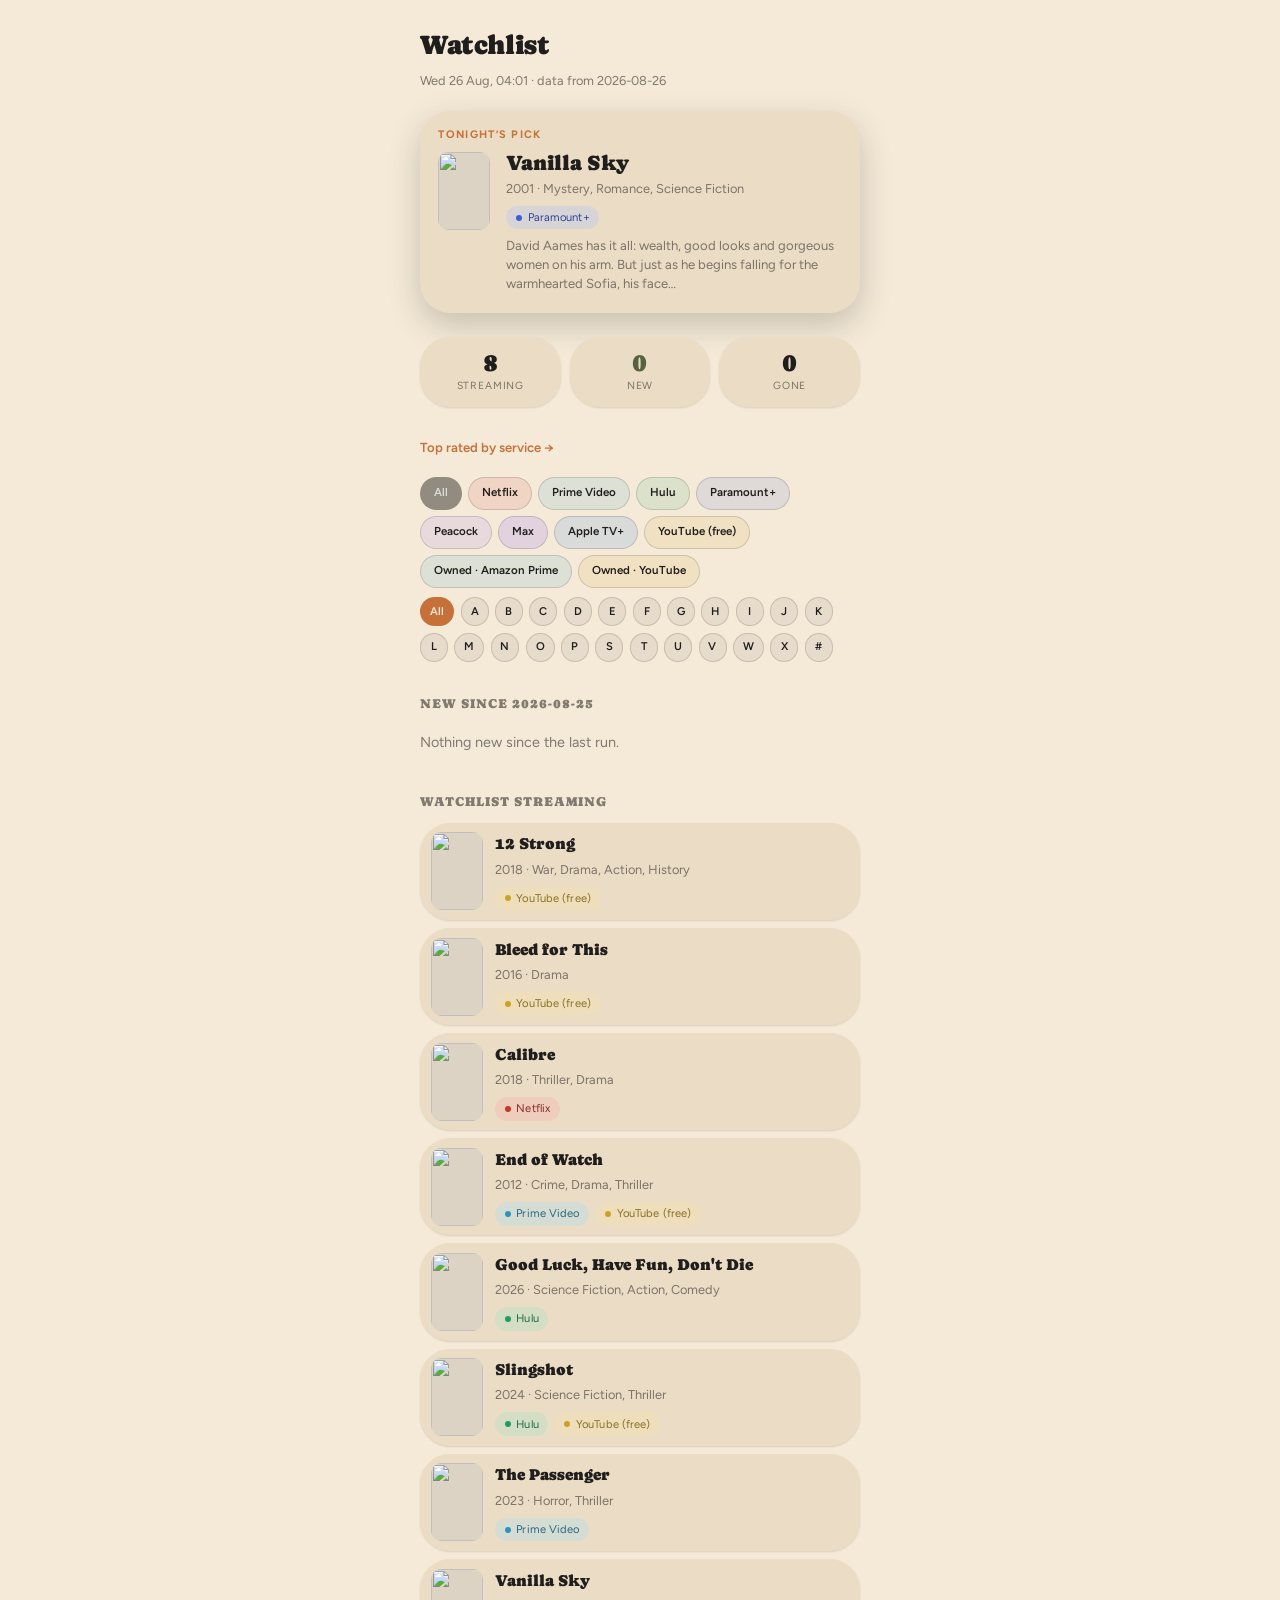
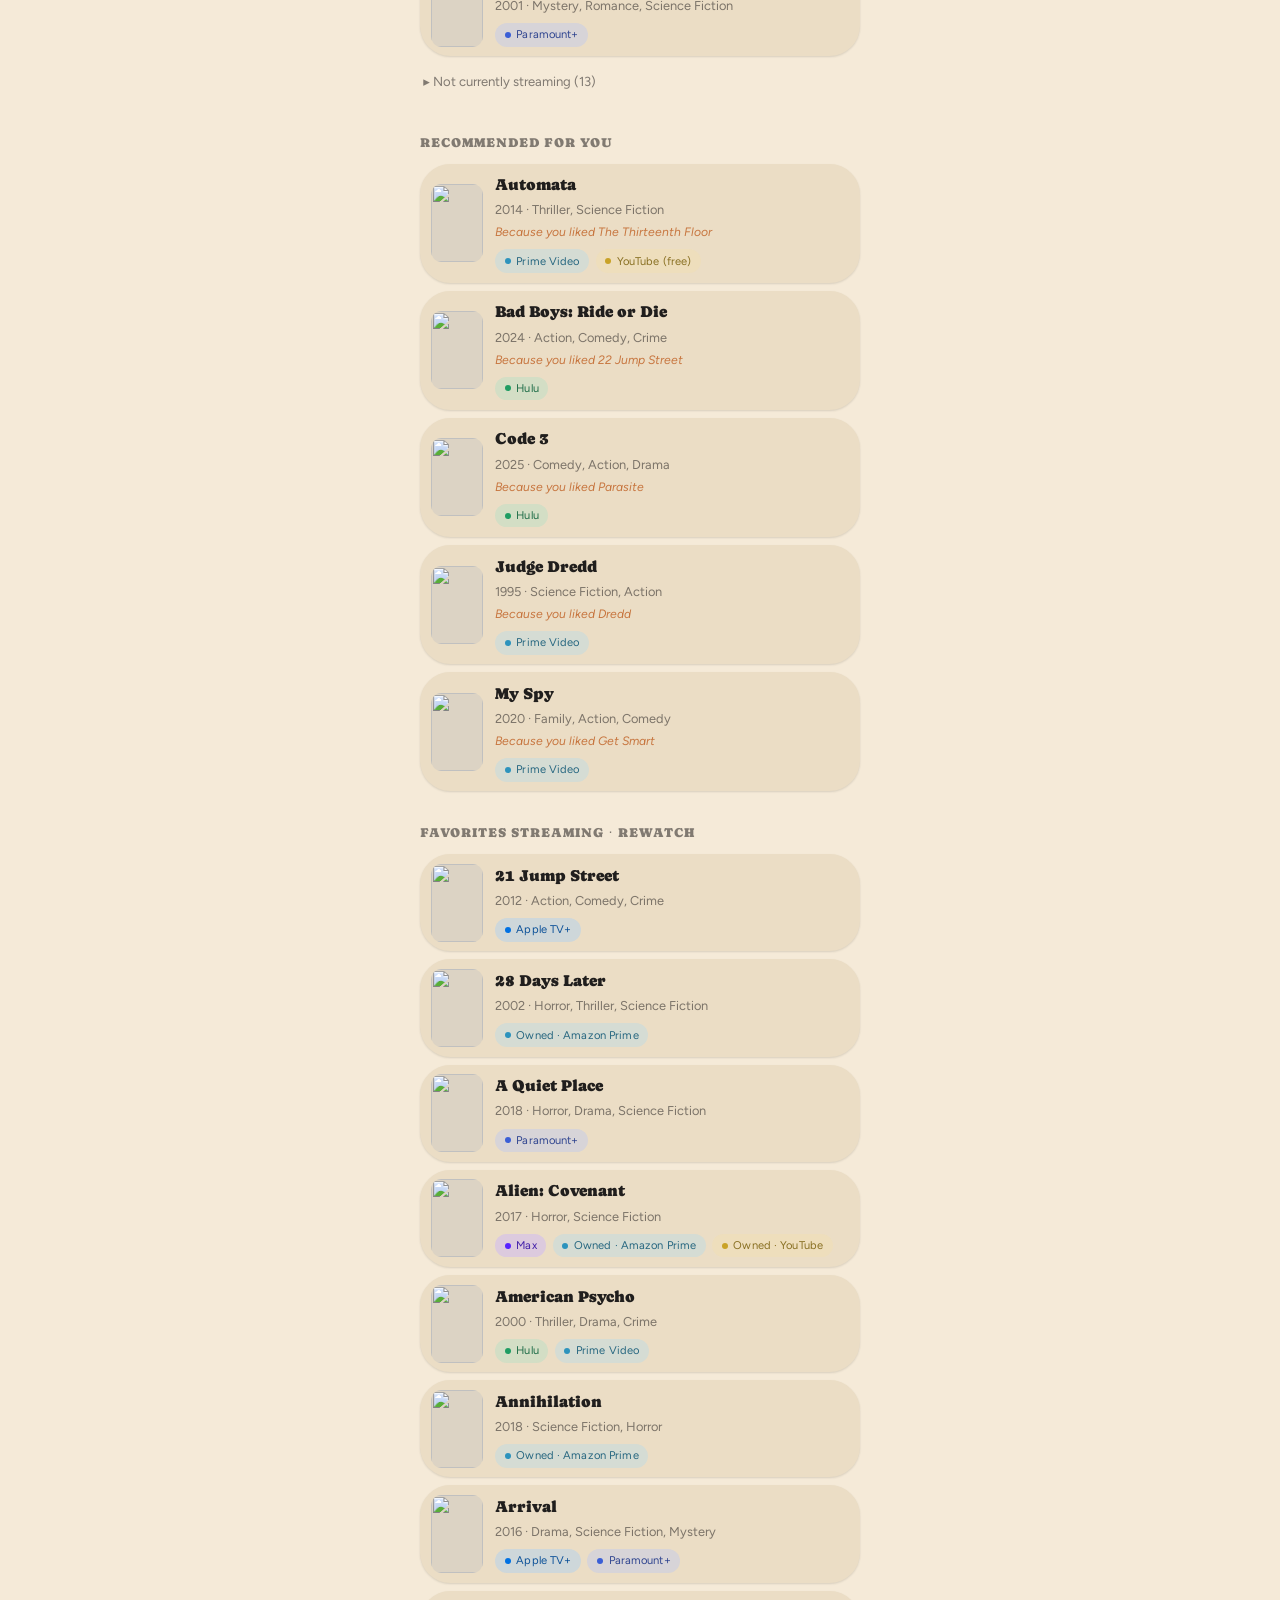
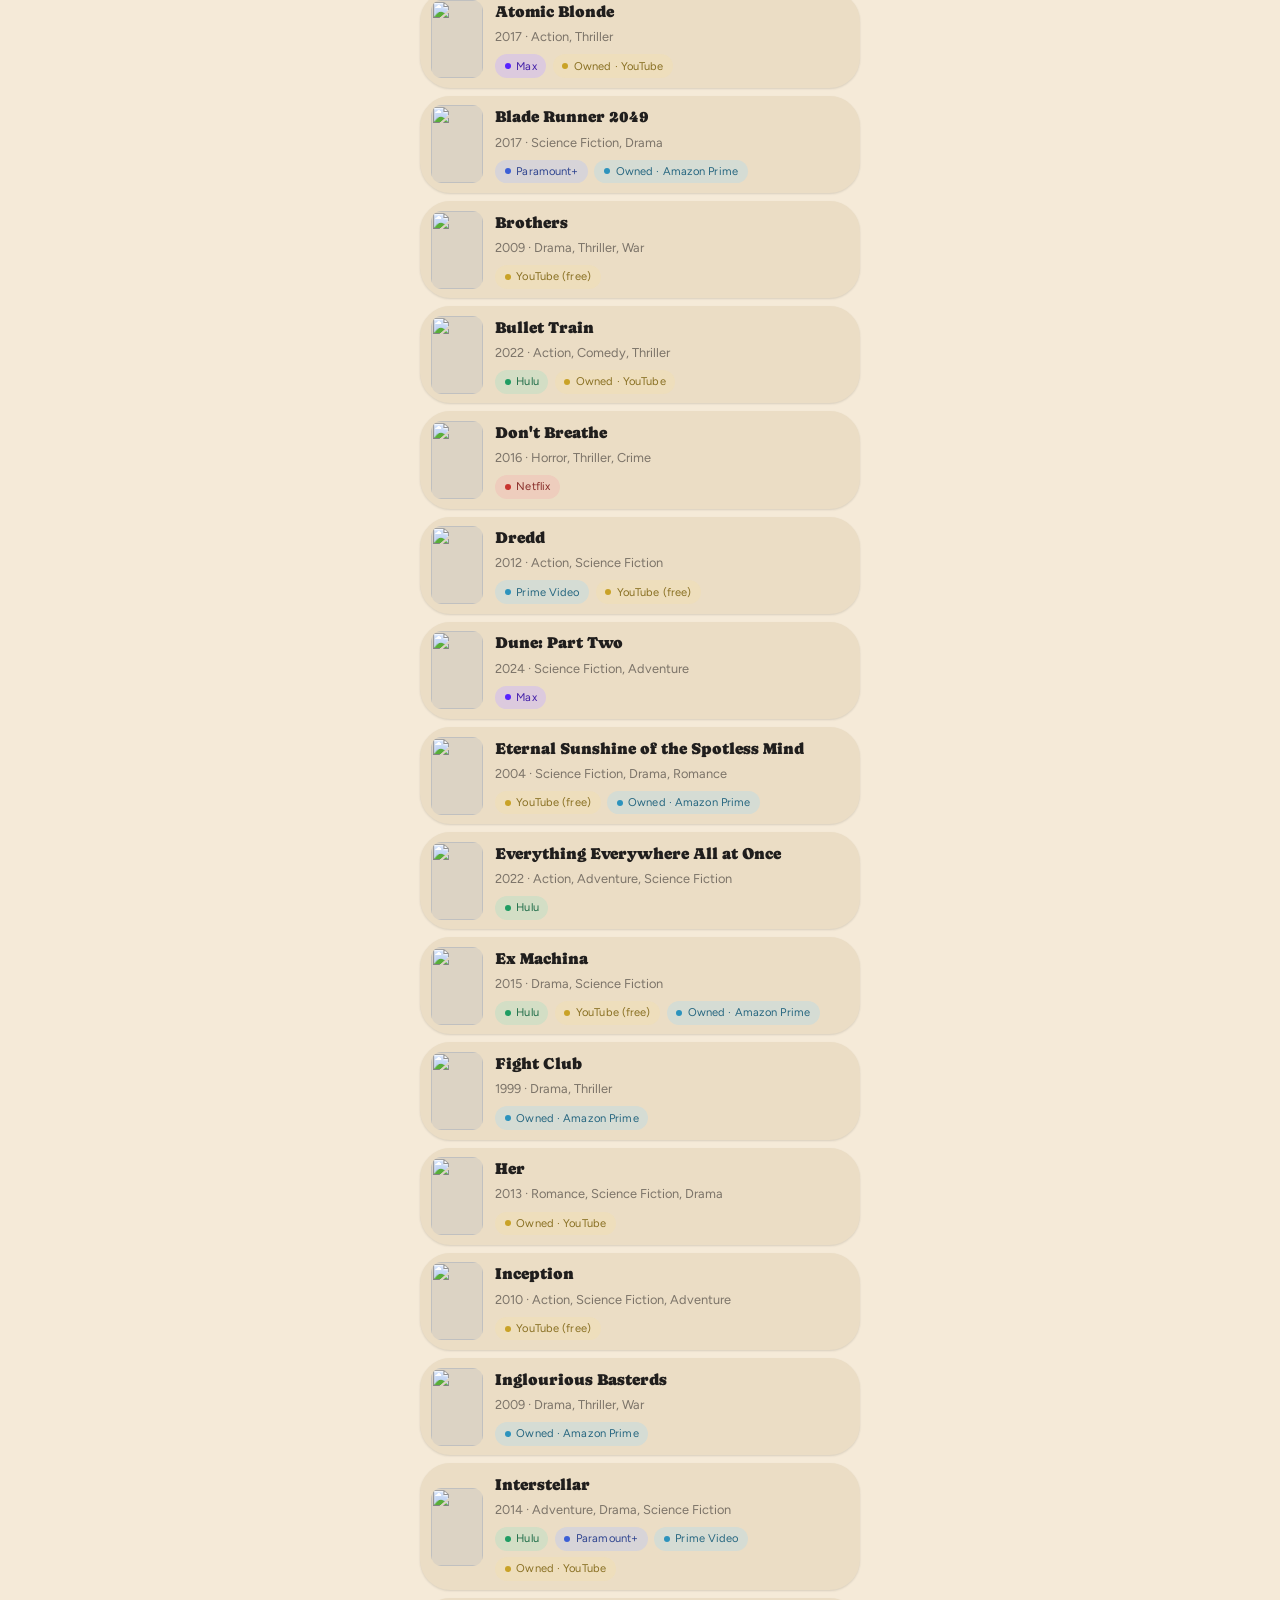
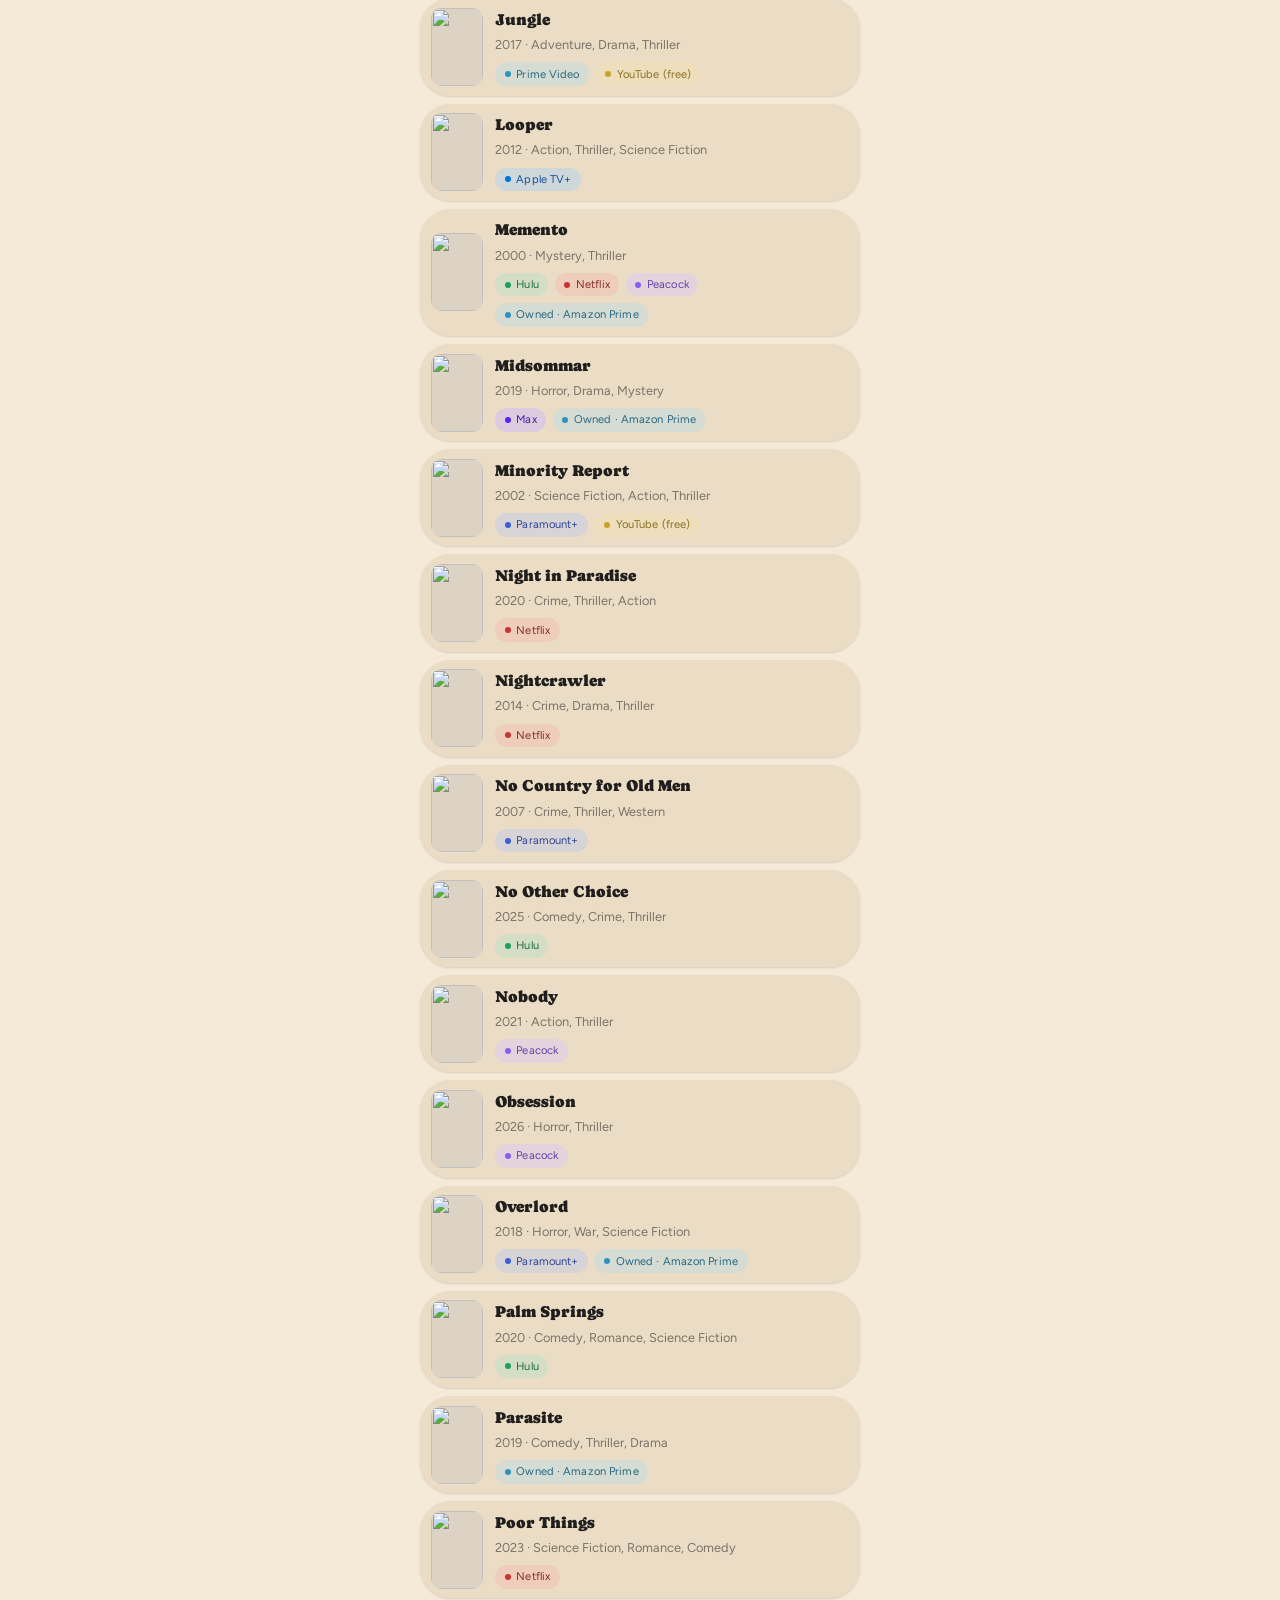
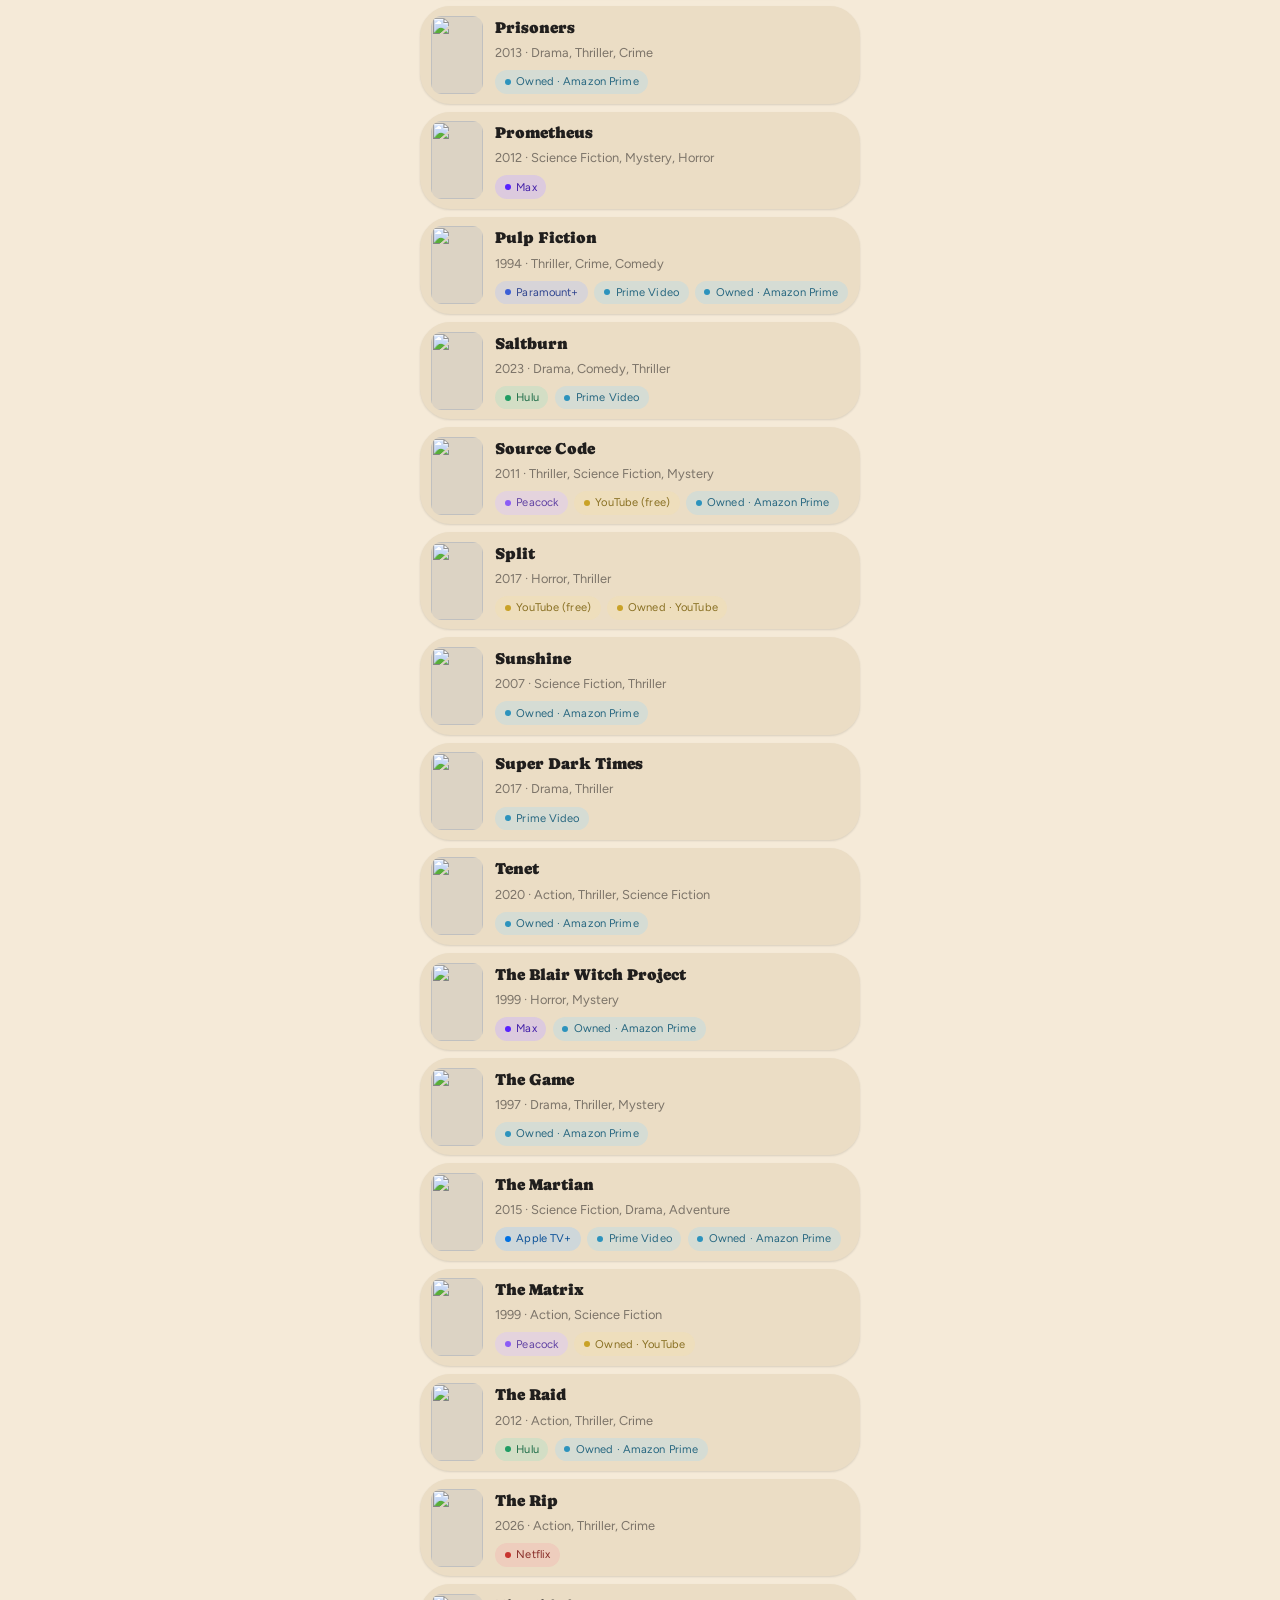
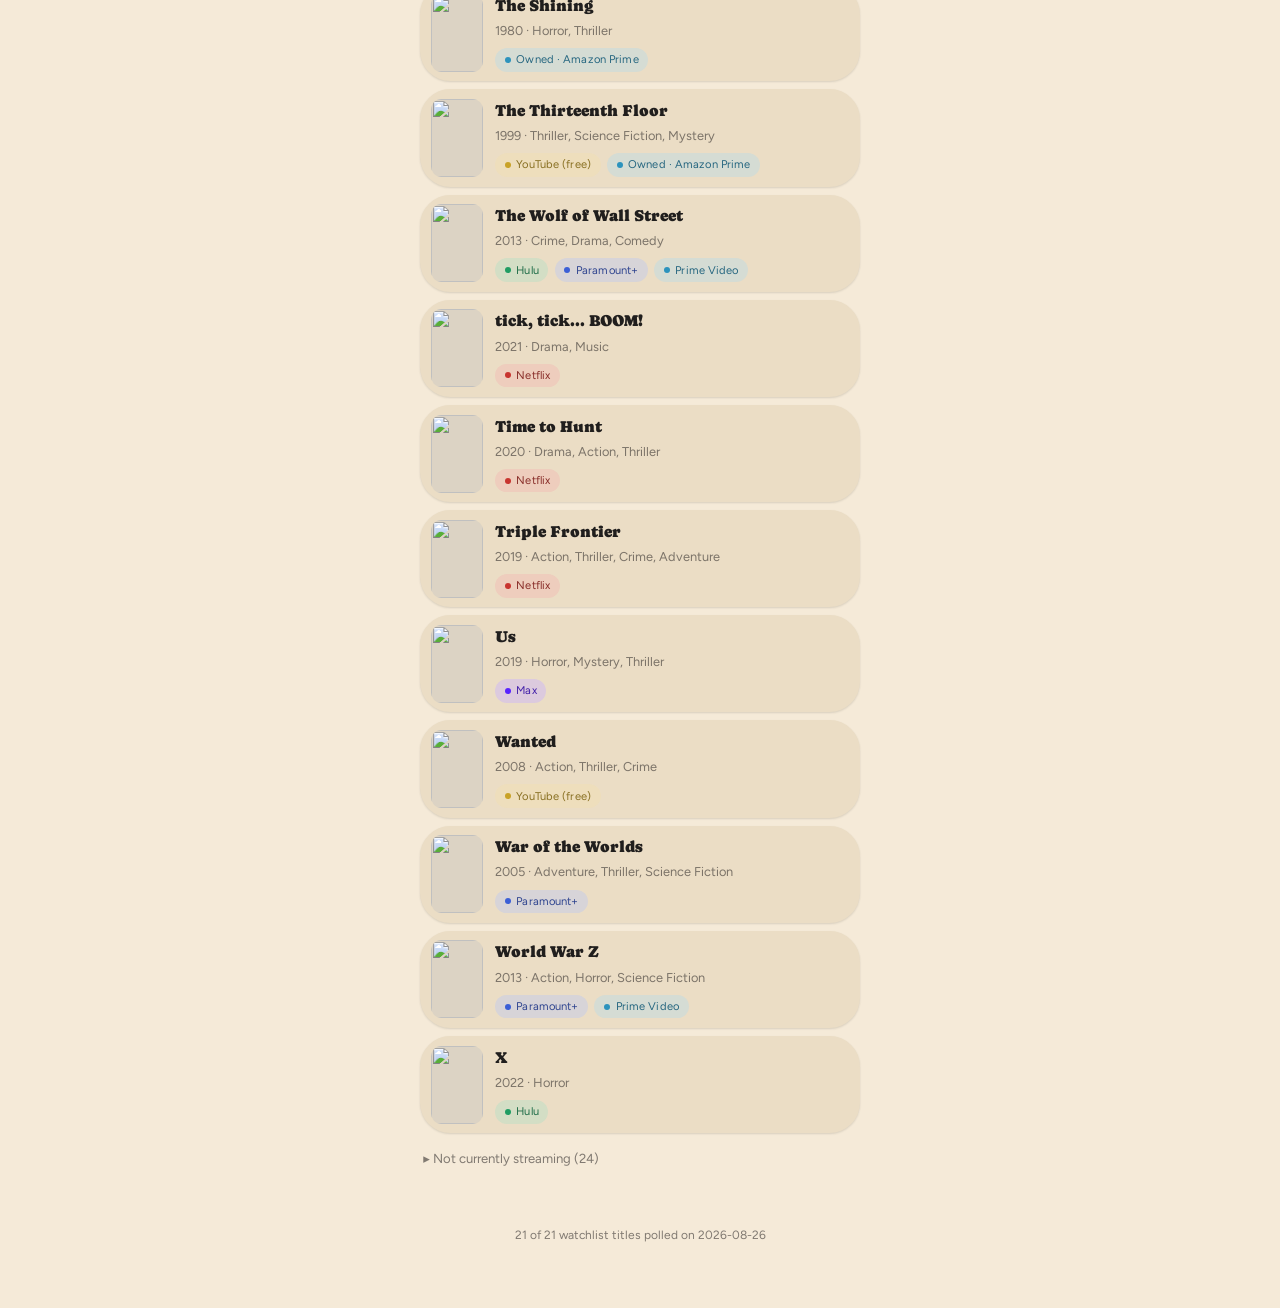
==== docs/index.html @ cbd1ae01 "watchlist: sync 2026-08-26" ====
<!doctype html>
<html lang="en">
<head>
<meta charset="utf-8">
<meta name="viewport" content="width=device-width, initial-scale=1">
<meta name="color-scheme" content="dark light">
<title>Watchlist</title>
<style>
/* Shared page styles for index.html and top-rated.html.
 * Extracted from template.html 2026-08-25 when the second page landed:
 * two copies of 300 lines of CSS would have drifted within a week.
 * Inlined into each page at render time, so both stay self-contained.
 * Still carries the generated-rules placeholder, which must be substituted
 * before this file is itself substituted into a template: string.Template
 * only resolves one pass. See where styles= is built in render.main().
 */
  /* Palette, type and component language ported from the "Organic" design
     system (claude.ai/design). That system is light-only; the dark values
     below are hand-derived, keeping the same hue family and following its own
     documented elevation strategy — shadows on light, a hairline edge on dark
     — rather than a naive invert. */
  @import url('https://fonts.googleapis.com/css2?family=Caprasimo:wght@400&family=Figtree:wght@400;600;700&display=swap');

  :root {
    --bg: #1c1712;
    --surface: #29221b;
    --text: #f3ead9;
    --dim: color-mix(in srgb, var(--text) 55%, transparent);
    --divider: color-mix(in srgb, var(--text) 16%, transparent);
    --accent: #e2955c;
    --accent-2: #ccdbb2;
    --banner-bg: color-mix(in srgb, var(--accent) 20%, var(--bg));
    --banner-fg: color-mix(in srgb, var(--accent) 78%, var(--text));
    --poster-a: #332b22;
    --poster-b: #241e18;
    --poster-label: #b6ab98;
    --neutral-tag-bg: color-mix(in srgb, var(--text) 12%, transparent);
    --backdrop: color-mix(in srgb, black 55%, transparent);
    --shadow-sm: none;
    --shadow-lg: none;
    --elev-border: 1px solid var(--divider);
    --font-heading: "Caprasimo", system-ui, sans-serif;
    --font-body: "Figtree", system-ui, sans-serif;
    --radius-card: 1.9rem;
    --radius-tag: 999px;
  }
  @media (prefers-color-scheme: light) {
    :root {
      --bg: #f5ead8;
      --surface: #ebddc5;
      --text: #201e1d;
      --accent: #c67139;
      --accent-2: #56633f;
      --banner-bg: #fff2eb;
      --banner-fg: #643312;
      --poster-a: #eee7db;
      --poster-b: #dcd3c4;
      --poster-label: #82796a;
      --shadow-sm: 0 1px 2px color-mix(in srgb, #2e2b25 14%, transparent);
      --shadow-lg: 0 12px 32px color-mix(in srgb, #2e2b25 22%, transparent);
      --elev-border: none;
    }
  }

  * { box-sizing: border-box; }
  body {
    margin: 0; padding: 1.5rem 1rem 4rem;
    background: var(--bg); color: var(--text);
    font: 400 16px/1.55 var(--font-body);
    -webkit-text-size-adjust: 100%;
  }
  main { max-width: 27.5rem; margin: 0 auto; }
  h1 {
    font-family: var(--font-heading); font-weight: 400;
    font-size: 1.7rem; margin: 0 0 .3rem; letter-spacing: -.015em;
  }
  .stamp { color: var(--dim); font-size: .8rem; margin: 0 0 1.25rem; }

  .stale {
    background: var(--banner-bg); color: var(--banner-fg);
    padding: .7rem .9rem; border-radius: 1rem; font-size: .85rem; margin: 0 0 .6rem;
  }

  .counts { display: flex; gap: .55rem; margin: 0 0 1.9rem; }
  .counts div {
    flex: 1; background: var(--surface); border: var(--elev-border);
    box-shadow: var(--shadow-sm); border-radius: var(--radius-card);
    padding: .8rem .5rem; text-align: center; display: flex; flex-direction: column; gap: .1rem;
  }
  .counts b {
    font-family: var(--font-heading); font-weight: 400;
    font-size: 1.55rem; line-height: 1.1;
  }
  .counts .new b { color: var(--accent-2); }
  .counts span { color: var(--dim); font-size: .65rem; text-transform: uppercase; letter-spacing: .08em; }

  .hero-card {
    display: block; text-decoration: none; color: inherit;
    background: var(--surface); border: var(--elev-border); box-shadow: var(--shadow-lg);
    border-radius: var(--radius-card); padding: 1rem 1.15rem 1.2rem; margin: 0 0 1.5rem;
    -webkit-tap-highlight-color: transparent;
  }
  .hero-card:active { opacity: .9; }
  .hero-kicker {
    font-size: .68rem; text-transform: uppercase; letter-spacing: .12em;
    color: var(--accent); font-weight: 700; margin-bottom: .55rem;
  }
  .hero-body { display: flex; gap: 1rem; align-items: flex-start; }
  .hero-poster { width: 4.5rem; height: 6.75rem; border-radius: .75rem; }
  .hero-title { font-family: var(--font-heading); font-weight: 400; font-size: 1.3rem; line-height: 1.15; }
  .hero-blurb { font-size: .82rem; color: var(--dim); margin: .5rem 0 0; line-height: 1.42; }

  /* Service filter: pure CSS, driven by radio inputs that sit as a previous
     sibling of <main> (see template body — the "~" combinator only reaches
     forward across siblings, never into a parent or backward). Checking one
     hides every "on"-variant card whose data-services doesn't contain that
     service's slug. #filter-all carries no hide-rule at all — "all" is the
     default, nothing-hidden state, not a rule of its own. A filter with zero
     live matches leaves a section visually blank rather than showing a
     fallback message: computing "is everything in this list hidden" isn't
     something CSS can do without JavaScript. Accepted, same spirit as the
     dialog's other no-JS tradeoffs. */
  .filter-radio { position: absolute; opacity: 0; width: 0; height: 0; pointer-events: none; }
  .filter-bar { display: flex; flex-wrap: wrap; gap: .4rem; margin: 0 0 1.7rem; }
  .filter-bar .pill {
    --tag-color: var(--dim);
    display: inline-flex; align-items: center; font-size: .72rem; font-weight: 600;
    padding: .4rem .8rem; border-radius: var(--radius-tag); cursor: pointer;
    background: color-mix(in srgb, var(--tag-color) 12%, var(--bg));
    color: var(--text); border: 1px solid var(--divider);
    -webkit-tap-highlight-color: transparent; user-select: none;
  }
  /* One rule per filterable service. Slugs must match _slug() in render.py
     exactly — "Prime Video" -> "prime-video", "Paramount+" -> "paramount",
     "Apple TV+" -> "apple-tv", "YouTube (free)" -> "youtube-free" — or a
     pill would filter to nothing. */
  #filter-netflix:checked ~ main .row-card:not(.row-card-off):not([data-services~="netflix"]) { display: none; }
  #filter-hulu:checked ~ main .row-card:not(.row-card-off):not([data-services~="hulu"]) { display: none; }
  #filter-prime-video:checked ~ main .row-card:not(.row-card-off):not([data-services~="prime-video"]) { display: none; }
  #filter-peacock:checked ~ main .row-card:not(.row-card-off):not([data-services~="peacock"]) { display: none; }
  #filter-paramount:checked ~ main .row-card:not(.row-card-off):not([data-services~="paramount"]) { display: none; }
  #filter-max:checked ~ main .row-card:not(.row-card-off):not([data-services~="max"]) { display: none; }
  #filter-apple-tv:checked ~ main .row-card:not(.row-card-off):not([data-services~="apple-tv"]) { display: none; }
  #filter-youtube-free:checked ~ main .row-card:not(.row-card-off):not([data-services~="youtube-free"]) { display: none; }

  /* Active-pill highlight only — cosmetic, not the filtering mechanism
     itself. :has() reaches from <body> down to both the (sibling-of-main)
     radio and the (descendant-of-main) label at once, which the "~"
     technique above can't do in one step. Degrades gracefully: without
     :has() support the filter still works, the active pill just doesn't
     visually highlight. */
  body:has(#filter-all:checked) label[for="filter-all"],
  body:has(#filter-netflix:checked) label[for="filter-netflix"],
  body:has(#filter-hulu:checked) label[for="filter-hulu"],
  body:has(#filter-prime-video:checked) label[for="filter-prime-video"],
  body:has(#filter-peacock:checked) label[for="filter-peacock"],
  body:has(#filter-paramount:checked) label[for="filter-paramount"],
  body:has(#filter-max:checked) label[for="filter-max"],
  body:has(#filter-apple-tv:checked) label[for="filter-apple-tv"],
  body:has(#filter-youtube-free:checked) label[for="filter-youtube-free"] {
    background: color-mix(in srgb, var(--tag-color) 85%, var(--bg));
    color: color-mix(in srgb, var(--tag-color) 20%, white);
    border-color: transparent;
  }

  /* A–Z title index. Same radio/"~" mechanism as the service filter above,
     but a separate radio group ("alpha"), so a letter and a service can be
     active at once and intersect rather than resetting each other.

     The rules themselves are generated by render.render_alpha_css() and
     injected below, not hand-written here: there are ~20, the set changes
     with the library, and the service rules above already carry a standing
     "slugs must match _slug() exactly" warning that generation removes.

     Unlike the service filter, this one DOES reach the dimmed
     "not currently streaming" cards — over half the library sits inside those
     collapsed blocks, and a title index that couldn't reach them would miss
     most of the list. Their summaries state an unfiltered "(N)", so the
     generated CSS hides that count whenever a letter is active. */
  .filter-bar-alpha { margin-top: -1.1rem; }
  .filter-bar .pill-alpha {
    font-size: .7rem; padding: .3rem .55rem; min-width: 1.75rem;
    justify-content: center; letter-spacing: .02em;
  }
  #alpha-a:checked ~ main .row-card:not([data-initial="a"]) { display: none; }
  #alpha-b:checked ~ main .row-card:not([data-initial="b"]) { display: none; }
  #alpha-c:checked ~ main .row-card:not([data-initial="c"]) { display: none; }
  #alpha-d:checked ~ main .row-card:not([data-initial="d"]) { display: none; }
  #alpha-e:checked ~ main .row-card:not([data-initial="e"]) { display: none; }
  #alpha-f:checked ~ main .row-card:not([data-initial="f"]) { display: none; }
  #alpha-g:checked ~ main .row-card:not([data-initial="g"]) { display: none; }
  #alpha-h:checked ~ main .row-card:not([data-initial="h"]) { display: none; }
  #alpha-i:checked ~ main .row-card:not([data-initial="i"]) { display: none; }
  #alpha-j:checked ~ main .row-card:not([data-initial="j"]) { display: none; }
  #alpha-k:checked ~ main .row-card:not([data-initial="k"]) { display: none; }
  #alpha-l:checked ~ main .row-card:not([data-initial="l"]) { display: none; }
  #alpha-m:checked ~ main .row-card:not([data-initial="m"]) { display: none; }
  #alpha-n:checked ~ main .row-card:not([data-initial="n"]) { display: none; }
  #alpha-o:checked ~ main .row-card:not([data-initial="o"]) { display: none; }
  #alpha-p:checked ~ main .row-card:not([data-initial="p"]) { display: none; }
  #alpha-s:checked ~ main .row-card:not([data-initial="s"]) { display: none; }
  #alpha-t:checked ~ main .row-card:not([data-initial="t"]) { display: none; }
  #alpha-u:checked ~ main .row-card:not([data-initial="u"]) { display: none; }
  #alpha-v:checked ~ main .row-card:not([data-initial="v"]) { display: none; }
  #alpha-w:checked ~ main .row-card:not([data-initial="w"]) { display: none; }
  #alpha-x:checked ~ main .row-card:not([data-initial="x"]) { display: none; }
  #alpha-num:checked ~ main .row-card:not([data-initial="#"]) { display: none; }
  #alpha-a:checked ~ main .hidden-count,
  #alpha-b:checked ~ main .hidden-count,
  #alpha-c:checked ~ main .hidden-count,
  #alpha-d:checked ~ main .hidden-count,
  #alpha-e:checked ~ main .hidden-count,
  #alpha-f:checked ~ main .hidden-count,
  #alpha-g:checked ~ main .hidden-count,
  #alpha-h:checked ~ main .hidden-count,
  #alpha-i:checked ~ main .hidden-count,
  #alpha-j:checked ~ main .hidden-count,
  #alpha-k:checked ~ main .hidden-count,
  #alpha-l:checked ~ main .hidden-count,
  #alpha-m:checked ~ main .hidden-count,
  #alpha-n:checked ~ main .hidden-count,
  #alpha-o:checked ~ main .hidden-count,
  #alpha-p:checked ~ main .hidden-count,
  #alpha-s:checked ~ main .hidden-count,
  #alpha-t:checked ~ main .hidden-count,
  #alpha-u:checked ~ main .hidden-count,
  #alpha-v:checked ~ main .hidden-count,
  #alpha-w:checked ~ main .hidden-count,
  #alpha-x:checked ~ main .hidden-count,
  #alpha-num:checked ~ main .hidden-count { display: none; }
  body:has(#alpha-all:checked) label[for="alpha-all"],
  body:has(#alpha-a:checked) label[for="alpha-a"],
  body:has(#alpha-b:checked) label[for="alpha-b"],
  body:has(#alpha-c:checked) label[for="alpha-c"],
  body:has(#alpha-d:checked) label[for="alpha-d"],
  body:has(#alpha-e:checked) label[for="alpha-e"],
  body:has(#alpha-f:checked) label[for="alpha-f"],
  body:has(#alpha-g:checked) label[for="alpha-g"],
  body:has(#alpha-h:checked) label[for="alpha-h"],
  body:has(#alpha-i:checked) label[for="alpha-i"],
  body:has(#alpha-j:checked) label[for="alpha-j"],
  body:has(#alpha-k:checked) label[for="alpha-k"],
  body:has(#alpha-l:checked) label[for="alpha-l"],
  body:has(#alpha-m:checked) label[for="alpha-m"],
  body:has(#alpha-n:checked) label[for="alpha-n"],
  body:has(#alpha-o:checked) label[for="alpha-o"],
  body:has(#alpha-p:checked) label[for="alpha-p"],
  body:has(#alpha-s:checked) label[for="alpha-s"],
  body:has(#alpha-t:checked) label[for="alpha-t"],
  body:has(#alpha-u:checked) label[for="alpha-u"],
  body:has(#alpha-v:checked) label[for="alpha-v"],
  body:has(#alpha-w:checked) label[for="alpha-w"],
  body:has(#alpha-x:checked) label[for="alpha-x"],
  body:has(#alpha-num:checked) label[for="alpha-num"] {
    background: var(--accent); color: var(--bg); border-color: transparent;
  }
#filter-owned-amazon-prime:checked ~ main .row-card:not(.row-card-off):not([data-services~="owned-amazon-prime"]) { display: none; }
#filter-owned-youtube:checked ~ main .row-card:not(.row-card-off):not([data-services~="owned-youtube"]) { display: none; }
body:has(#filter-owned-amazon-prime:checked) label[for="filter-owned-amazon-prime"],
  body:has(#filter-owned-youtube:checked) label[for="filter-owned-youtube"] {
    background: color-mix(in srgb, var(--tag-color) 85%, var(--bg));
    color: color-mix(in srgb, var(--tag-color) 20%, white);
    border-color: transparent;
  }

  h2 {
    font-family: var(--font-heading); font-weight: 400;
    font-size: .8rem; text-transform: uppercase; letter-spacing: .08em;
    color: var(--dim); margin: 2rem 0 .7rem;
  }

  :focus-visible { outline: 2px solid var(--accent); outline-offset: 2px; }

  ul { list-style: none; margin: 0; padding: 0; }
  li { margin-bottom: .5rem; }
  .row-card {
    display: flex; align-items: center; gap: .75rem;
    background: var(--surface); border: var(--elev-border); box-shadow: var(--shadow-sm);
    border-radius: var(--radius-card); padding: .6rem .7rem;
    text-decoration: none; color: inherit; -webkit-tap-highlight-color: transparent;
  }
  .row-card:active { opacity: .85; }
  .row-card-off {
    box-shadow: none; border: 1px solid var(--divider);
    padding: .55rem .75rem; opacity: .62;
  }
  .poster {
    flex: none; width: 3.25rem; height: 4.875rem; border-radius: .65rem;
    object-fit: cover; background: var(--poster-b);
  }
  .poster-placeholder {
    display: flex; align-items: center; justify-content: center;
    background: repeating-linear-gradient(45deg, var(--poster-a) 0 6px, var(--poster-b) 6px 12px);
    font: 600 7px/1 var(--font-body); letter-spacing: .06em; text-transform: uppercase;
    color: var(--poster-label);
  }
  .row-info { flex: 1; min-width: 0; }
  .card-title { font-family: var(--font-heading); font-weight: 400; font-size: 1rem; }
  .row-card-off .card-title { font-family: var(--font-body); font-weight: 600; font-size: .875rem; }
  .card-meta { color: var(--dim); font-size: .8rem; margin-top: .15rem; }
  /* The "Because you liked X" attribution on a recommendation card. Accent-
     toned rather than --dim so it reads as the reason the row is there, not
     as more metadata about the film itself. */
  .card-because {
    color: var(--accent); font-size: .76rem; margin-top: .2rem;
    font-style: italic; opacity: .95;
  }

  .tag-row { display: flex; flex-wrap: wrap; gap: .4rem; margin-top: .45rem; }
  .tag {
    --tag-bg: color-mix(in srgb, var(--tag-color) 16%, var(--bg));
    --tag-fg: color-mix(in srgb, var(--tag-color) 62%, var(--text));
    display: inline-flex; align-items: center; font-size: .7rem;
    letter-spacing: .01em; padding: .2rem .6rem; border-radius: var(--radius-tag);
    background: var(--tag-bg); color: var(--tag-fg);
  }
  .tag-dot {
    width: 6px; height: 6px; border-radius: 50%; background: var(--tag-color);
    display: inline-block; margin-right: .35rem;
  }
  .tag-neutral { background: var(--neutral-tag-bg); color: var(--dim); }
  .tag-upcoming {
    background: color-mix(in srgb, var(--accent) 16%, var(--bg));
    color: color-mix(in srgb, var(--accent) 78%, var(--text));
  }

  .empty { color: var(--dim); font-size: .9rem; padding: .2rem 0 .4rem; }

  .hidden-list { margin-top: .3rem; }
  .hidden-list summary {
    cursor: pointer; color: var(--dim); font-size: .82rem;
    padding: .5rem .2rem; list-style: none; user-select: none;
  }
  .hidden-list summary::-webkit-details-marker { display: none; }
  .hidden-list summary::before { content: "▸ "; }
  .hidden-list[open] summary::before { content: "▾ "; }
  .hidden-list summary:hover { color: var(--text); }

  footer { color: var(--dim); font-size: .75rem; margin-top: 3rem; text-align: center; }

  /* Detail dialogs: pure CSS, driven by :target. Tapping a row navigates to
     #m{id}; tapping the backdrop, the close button, or the browser's back
     gesture navigates away from it. No JavaScript, nothing recomputed —
     every field here is HTML render.py already wrote to the page. */
  .dialog-target { display: none; }
  .dialog-target:target {
    display: block; position: fixed; inset: 0; z-index: 50;
  }
  .dialog-backdrop {
    position: absolute; inset: 0; background: var(--backdrop);
    -webkit-tap-highlight-color: transparent;
  }
  .dialog {
    position: absolute; left: 0; right: 0; bottom: 0; margin: 0 auto;
    width: 100%; max-width: 27.5rem;
    display: flex; flex-direction: column; gap: .85rem;
    padding: 1.4rem 1.2rem 1.6rem; border-radius: 1.75rem 1.75rem 0 0;
    background: var(--surface); box-shadow: var(--shadow-lg); border: var(--elev-border);
  }
  .dialog-close {
    position: absolute; top: .7rem; right: .7rem; width: 2.1rem; height: 2.1rem;
    display: flex; align-items: center; justify-content: center;
    border-radius: 50%; background: color-mix(in srgb, var(--text) 8%, transparent);
    color: var(--text); text-decoration: none; font-size: .85rem;
    -webkit-tap-highlight-color: transparent;
  }
  .dialog-head { display: flex; gap: 1rem; }
  .dialog-poster { width: 5.25rem; height: 7.875rem; border-radius: .8rem; }
  .dialog-title { font-family: var(--font-heading); font-weight: 400; font-size: 1.25rem; }
  .text-muted { color: var(--dim); }
  .score { font-size: .8rem; color: var(--accent); margin-top: .3rem; font-weight: 600; }
  .dialog-body { font-size: .88rem; color: var(--text); opacity: .9; margin: 0; }
  .dialog-link { font-size: .8rem; color: var(--dim); margin: 0; }
  .dialog-link a { color: var(--accent); }

  /* "More like this" — a scrolling strip rather than a wrapping grid, so five
     tiles never push the dialog's close button off a short screen. The
     horizontal scroll is contained here and never reaches the page body. */
  .similar-block { border-top: 1px solid color-mix(in srgb, var(--text) 12%, transparent); padding-top: .85rem; }
  .similar-head {
    font-size: .72rem; text-transform: uppercase; letter-spacing: .08em;
    color: var(--dim); margin-bottom: .6rem;
  }
  .similar-grid {
    display: flex; gap: .6rem; overflow-x: auto; padding-bottom: .3rem;
    scrollbar-width: none; -webkit-overflow-scrolling: touch;
  }
  .similar-grid::-webkit-scrollbar { display: none; }
  .similar-tile { flex: 0 0 4.25rem; text-decoration: none; color: var(--text); }
  .similar-poster { width: 4.25rem; height: 6.375rem; border-radius: .5rem; margin-bottom: .3rem; }
  .similar-tile .poster-placeholder { font-size: .55rem; }
  .similar-title {
    font-size: .68rem; line-height: 1.25; overflow: hidden;
    display: -webkit-box; -webkit-line-clamp: 2; -webkit-box-orient: vertical;
  }
  .similar-year { font-size: .65rem; color: var(--dim); }

  /* Cross-page nav and the top-rated page's own bits. Shared stylesheet, so
     index.html carries these few rules unused rather than paying for a second
     network request on a phone. */
  .nav { margin: 0 0 1.2rem; font-size: .82rem; }
  .nav a { color: var(--accent); text-decoration: none; font-weight: 600; }
  .page-note { font-size: .8rem; color: var(--dim); margin: 0 0 1.6rem; line-height: 1.5; }
  .rank {
    flex: 0 0 1.35rem; font-size: .8rem; font-weight: 700;
    color: var(--dim); text-align: right; align-self: center;
  }
  .score-inline { color: var(--accent); font-weight: 600; }

</style>
</head>
<body>
<input type="radio" name="filter" id="filter-all" class="filter-radio" checked>
<input type="radio" name="filter" id="filter-netflix" class="filter-radio">
<input type="radio" name="filter" id="filter-prime-video" class="filter-radio">
<input type="radio" name="filter" id="filter-hulu" class="filter-radio">
<input type="radio" name="filter" id="filter-paramount" class="filter-radio">
<input type="radio" name="filter" id="filter-peacock" class="filter-radio">
<input type="radio" name="filter" id="filter-max" class="filter-radio">
<input type="radio" name="filter" id="filter-apple-tv" class="filter-radio">
<input type="radio" name="filter" id="filter-youtube-free" class="filter-radio">
<input type="radio" name="filter" id="filter-owned-amazon-prime" class="filter-radio">
<input type="radio" name="filter" id="filter-owned-youtube" class="filter-radio">
<input type="radio" name="alpha" id="alpha-all" class="filter-radio" checked>
<input type="radio" name="alpha" id="alpha-a" class="filter-radio">
<input type="radio" name="alpha" id="alpha-b" class="filter-radio">
<input type="radio" name="alpha" id="alpha-c" class="filter-radio">
<input type="radio" name="alpha" id="alpha-d" class="filter-radio">
<input type="radio" name="alpha" id="alpha-e" class="filter-radio">
<input type="radio" name="alpha" id="alpha-f" class="filter-radio">
<input type="radio" name="alpha" id="alpha-g" class="filter-radio">
<input type="radio" name="alpha" id="alpha-h" class="filter-radio">
<input type="radio" name="alpha" id="alpha-i" class="filter-radio">
<input type="radio" name="alpha" id="alpha-j" class="filter-radio">
<input type="radio" name="alpha" id="alpha-k" class="filter-radio">
<input type="radio" name="alpha" id="alpha-l" class="filter-radio">
<input type="radio" name="alpha" id="alpha-m" class="filter-radio">
<input type="radio" name="alpha" id="alpha-n" class="filter-radio">
<input type="radio" name="alpha" id="alpha-o" class="filter-radio">
<input type="radio" name="alpha" id="alpha-p" class="filter-radio">
<input type="radio" name="alpha" id="alpha-s" class="filter-radio">
<input type="radio" name="alpha" id="alpha-t" class="filter-radio">
<input type="radio" name="alpha" id="alpha-u" class="filter-radio">
<input type="radio" name="alpha" id="alpha-v" class="filter-radio">
<input type="radio" name="alpha" id="alpha-w" class="filter-radio">
<input type="radio" name="alpha" id="alpha-x" class="filter-radio">
<input type="radio" name="alpha" id="alpha-num" class="filter-radio">
<main>
  <h1>Watchlist</h1>
  <p class="stamp">Wed 26 Aug, 04:01 · data from 2026-08-26</p>
  
  <a href="#m1903" class="hero-card elev-lg"><div class="hero-kicker">Tonight’s pick</div><div class="hero-body"><img class="poster hero-poster" src="https://image.tmdb.org/t/p/w92/cAh2pCiNPftsY3aSqJuIOde7uWr.jpg" alt="" loading="lazy" width="72" height="108"><div class="row-info"><div class="hero-title">Vanilla Sky</div><div class="card-meta">2001 · Mystery, Romance, Science Fiction</div><div class="tag-row"><span class="tag" style="--tag-color:#3b5fd6"><span class="tag-dot"></span>Paramount+</span></div><p class="hero-blurb">David Aames has it all: wealth, good looks and gorgeous women on his arm. But just as he begins falling for the warmhearted Sofia, his face…</p></div></div></a>
  <div class="counts">
    <div><b>8</b><span>streaming</span></div>
    <div class="new"><b>0</b><span>new</span></div>
    <div><b>0</b><span>gone</span></div>
  </div>

  <p class="nav"><a href="top-rated.html">Top rated by service &rarr;</a></p>

  <div class="filter-bar"><label class="pill" for="filter-all">All</label><label class="pill" for="filter-netflix" style="--tag-color:#c8342f">Netflix</label><label class="pill" for="filter-prime-video" style="--tag-color:#2c93bd">Prime Video</label><label class="pill" for="filter-hulu" style="--tag-color:#1f9d63">Hulu</label><label class="pill" for="filter-paramount" style="--tag-color:#3b5fd6">Paramount+</label><label class="pill" for="filter-peacock" style="--tag-color:#8b5cf6">Peacock</label><label class="pill" for="filter-max" style="--tag-color:#5822ff">Max</label><label class="pill" for="filter-apple-tv" style="--tag-color:#0071e3">Apple TV+</label><label class="pill" for="filter-youtube-free" style="--tag-color:#c9a227">YouTube (free)</label><label class="pill" for="filter-owned-amazon-prime" style="--tag-color:#2c93bd">Owned · Amazon Prime</label><label class="pill" for="filter-owned-youtube" style="--tag-color:#c9a227">Owned · YouTube</label></div>
  <div class="filter-bar filter-bar-alpha"><label class="pill pill-alpha" for="alpha-all">All</label><label class="pill pill-alpha" for="alpha-a">A</label><label class="pill pill-alpha" for="alpha-b">B</label><label class="pill pill-alpha" for="alpha-c">C</label><label class="pill pill-alpha" for="alpha-d">D</label><label class="pill pill-alpha" for="alpha-e">E</label><label class="pill pill-alpha" for="alpha-f">F</label><label class="pill pill-alpha" for="alpha-g">G</label><label class="pill pill-alpha" for="alpha-h">H</label><label class="pill pill-alpha" for="alpha-i">I</label><label class="pill pill-alpha" for="alpha-j">J</label><label class="pill pill-alpha" for="alpha-k">K</label><label class="pill pill-alpha" for="alpha-l">L</label><label class="pill pill-alpha" for="alpha-m">M</label><label class="pill pill-alpha" for="alpha-n">N</label><label class="pill pill-alpha" for="alpha-o">O</label><label class="pill pill-alpha" for="alpha-p">P</label><label class="pill pill-alpha" for="alpha-s">S</label><label class="pill pill-alpha" for="alpha-t">T</label><label class="pill pill-alpha" for="alpha-u">U</label><label class="pill pill-alpha" for="alpha-v">V</label><label class="pill pill-alpha" for="alpha-w">W</label><label class="pill pill-alpha" for="alpha-x">X</label><label class="pill pill-alpha" for="alpha-num">#</label></div>

  <h2>New since 2026-08-25</h2>
  <p class="empty">Nothing new since the last run.</p>

  <h2>Watchlist streaming</h2>
  <ul>
<li><a class="row-card elev-sm" href="#m429351" data-services="youtube-free" data-initial="#"><img class="poster" src="https://image.tmdb.org/t/p/w92/37Qwani2g0jVPU7N4OkkTZ7aERz.jpg" alt="" loading="lazy" width="52" height="78"><div class="row-info"><div class="card-title">12 Strong</div><div class="card-meta">2018 · War, Drama, Action, History</div><div class="tag-row"><span class="tag" style="--tag-color:#c9a227"><span class="tag-dot"></span>YouTube (free)</span></div></div></a></li>
<li><a class="row-card elev-sm" href="#m332979" data-services="youtube-free" data-initial="b"><img class="poster" src="https://image.tmdb.org/t/p/w92/cMM9frT6sFEvz7PwHniIDUKcLDo.jpg" alt="" loading="lazy" width="52" height="78"><div class="row-info"><div class="card-title">Bleed for This</div><div class="card-meta">2016 · Drama</div><div class="tag-row"><span class="tag" style="--tag-color:#c9a227"><span class="tag-dot"></span>YouTube (free)</span></div></div></a></li>
<li><a class="row-card elev-sm" href="#m474051" data-services="netflix" data-initial="c"><img class="poster" src="https://image.tmdb.org/t/p/w92/gCVOQzV7Z556WnJFNeX7y8BFhyW.jpg" alt="" loading="lazy" width="52" height="78"><div class="row-info"><div class="card-title">Calibre</div><div class="card-meta">2018 · Thriller, Drama</div><div class="tag-row"><span class="tag" style="--tag-color:#c8342f"><span class="tag-dot"></span>Netflix</span></div></div></a></li>
<li><a class="row-card elev-sm" href="#m77016" data-services="prime-video youtube-free" data-initial="e"><img class="poster" src="https://image.tmdb.org/t/p/w92/pDeVKQICkcdwwjHxGj0MeS14YJ6.jpg" alt="" loading="lazy" width="52" height="78"><div class="row-info"><div class="card-title">End of Watch</div><div class="card-meta">2012 · Crime, Drama, Thriller</div><div class="tag-row"><span class="tag" style="--tag-color:#2c93bd"><span class="tag-dot"></span>Prime Video</span><span class="tag" style="--tag-color:#c9a227"><span class="tag-dot"></span>YouTube (free)</span></div></div></a></li>
<li><a class="row-card elev-sm" href="#m1119449" data-services="hulu" data-initial="g"><img class="poster" src="https://image.tmdb.org/t/p/w92/rWcfOdY7TU6lTdazWj0ebDZnAfO.jpg" alt="" loading="lazy" width="52" height="78"><div class="row-info"><div class="card-title">Good Luck, Have Fun, Don&#x27;t Die</div><div class="card-meta">2026 · Science Fiction, Action, Comedy</div><div class="tag-row"><span class="tag" style="--tag-color:#1f9d63"><span class="tag-dot"></span>Hulu</span></div></div></a></li>
<li><a class="row-card elev-sm" href="#m916728" data-services="hulu youtube-free" data-initial="s"><img class="poster" src="https://image.tmdb.org/t/p/w92/e6cCBe7DQOn9OFdFJ0eyVwSC8hR.jpg" alt="" loading="lazy" width="52" height="78"><div class="row-info"><div class="card-title">Slingshot</div><div class="card-meta">2024 · Science Fiction, Thriller</div><div class="tag-row"><span class="tag" style="--tag-color:#1f9d63"><span class="tag-dot"></span>Hulu</span><span class="tag" style="--tag-color:#c9a227"><span class="tag-dot"></span>YouTube (free)</span></div></div></a></li>
<li><a class="row-card elev-sm" href="#m957314" data-services="prime-video" data-initial="t"><img class="poster" src="https://image.tmdb.org/t/p/w92/4elVCxpRBcqVLPEI2sDC4fIa0Mt.jpg" alt="" loading="lazy" width="52" height="78"><div class="row-info"><div class="card-title">The Passenger</div><div class="card-meta">2023 · Horror, Thriller</div><div class="tag-row"><span class="tag" style="--tag-color:#2c93bd"><span class="tag-dot"></span>Prime Video</span></div></div></a></li>
<li><a class="row-card elev-sm" href="#m1903" data-services="paramount" data-initial="v"><img class="poster" src="https://image.tmdb.org/t/p/w92/cAh2pCiNPftsY3aSqJuIOde7uWr.jpg" alt="" loading="lazy" width="52" height="78"><div class="row-info"><div class="card-title">Vanilla Sky</div><div class="card-meta">2001 · Mystery, Romance, Science Fiction</div><div class="tag-row"><span class="tag" style="--tag-color:#3b5fd6"><span class="tag-dot"></span>Paramount+</span></div></div></a></li>
</ul>
  <details class="hidden-list">
<summary>Not currently streaming <span class="hidden-count">(13)</span></summary>
<ul>
<li><a class="row-card row-card-off" href="#m448776" data-initial="a"><div class="row-info"><div class="card-title">A Prayer Before Dawn</div><div class="card-meta">2018 · Drama, Action, Crime</div></div></a></li>
<li><a class="row-card row-card-off" href="#m445" data-initial="c"><div class="row-info"><div class="card-title">Caché</div><div class="card-meta">2005 · Mystery, Drama, Thriller</div></div></a></li>
<li><a class="row-card row-card-off" href="#m1329471" data-initial="c"><div class="row-info"><div class="card-title">Carolina Caroline</div><div class="card-meta">2026 · Crime, Drama, Romance, Thriller</div></div></a></li>
<li><a class="row-card row-card-off" href="#m2666" data-initial="d"><div class="row-info"><div class="card-title">Dark City</div><div class="card-meta">1998 · Mystery, Science Fiction</div></div></a></li>
<li><a class="row-card row-card-off" href="#m359642" data-initial="d"><div class="row-info"><div class="card-title">Descent Into Darkness: My European Nightmare</div><div class="card-meta">2013 · Horror, Comedy, Crime, Drama</div></div></a></li>
<li><a class="row-card row-card-off" href="#m1650534" data-initial="h"><div class="row-info"><div class="card-title">Hollow Trees</div><div class="card-meta">Thriller, Horror</div></div></a></li>
<li><a class="row-card row-card-off" href="#m524251" data-initial="i"><div class="row-info"><div class="card-title">I See You</div><div class="card-meta">2019 · Horror, Thriller, Mystery</div></div></a></li>
<li><a class="row-card row-card-off" href="#m1122573" data-initial="i"><div class="row-info"><div class="card-title">In the Grey</div><div class="card-meta">2026 · Action, Thriller</div></div></a></li>
<li><a class="row-card row-card-off" href="#m340666" data-initial="n"><div class="row-info"><div class="card-title">Nocturnal Animals</div><div class="card-meta">2016 · Drama, Thriller</div></div></a></li>
<li><a class="row-card row-card-off" href="#m435615" data-initial="p"><div class="row-info"><div class="card-title">Possessor</div><div class="card-meta">2020 · Horror, Thriller, Science Fiction</div></div></a></li>
<li><a class="row-card row-card-off" href="#m206487" data-initial="p"><div class="row-info"><div class="card-title">Predestination</div><div class="card-meta">2014 · Science Fiction, Thriller</div></div></a></li>
<li><a class="row-card row-card-off" href="#m2103" data-initial="s"><div class="row-info"><div class="card-title">Solaris</div><div class="card-meta">2002 · Drama, Science Fiction, Mystery</div></div></a></li>
<li><a class="row-card row-card-off" href="#m1029281" data-initial="s"><div class="row-info"><div class="card-title">Strange Darling</div><div class="card-meta">2024 · Horror, Thriller</div></div></a></li>
</ul>
</details>

  <h2>Recommended for you</h2>
  <ul>
<li><a class="row-card elev-sm" href="#m262543" data-services="prime-video youtube-free" data-initial="a"><img class="poster" src="https://image.tmdb.org/t/p/w92/h7SEtIWOfLsuCWhQgflev7ppRPq.jpg" alt="" loading="lazy" width="52" height="78"><div class="row-info"><div class="card-title">Automata</div><div class="card-meta">2014 · Thriller, Science Fiction</div><div class="card-because">Because you liked The Thirteenth Floor</div><div class="tag-row"><span class="tag" style="--tag-color:#2c93bd"><span class="tag-dot"></span>Prime Video</span><span class="tag" style="--tag-color:#c9a227"><span class="tag-dot"></span>YouTube (free)</span></div></div></a></li>
<li><a class="row-card elev-sm" href="#m573435" data-services="hulu" data-initial="b"><img class="poster" src="https://image.tmdb.org/t/p/w92/oGythE98MYleE6mZlGs5oBGkux1.jpg" alt="" loading="lazy" width="52" height="78"><div class="row-info"><div class="card-title">Bad Boys: Ride or Die</div><div class="card-meta">2024 · Action, Comedy, Crime</div><div class="card-because">Because you liked 22 Jump Street</div><div class="tag-row"><span class="tag" style="--tag-color:#1f9d63"><span class="tag-dot"></span>Hulu</span></div></div></a></li>
<li><a class="row-card elev-sm" href="#m1161617" data-services="hulu" data-initial="c"><img class="poster" src="https://image.tmdb.org/t/p/w92/gIAYMDb5mIAeCAj76q1sRsKjkzo.jpg" alt="" loading="lazy" width="52" height="78"><div class="row-info"><div class="card-title">Code 3</div><div class="card-meta">2025 · Comedy, Action, Drama</div><div class="card-because">Because you liked Parasite</div><div class="tag-row"><span class="tag" style="--tag-color:#1f9d63"><span class="tag-dot"></span>Hulu</span></div></div></a></li>
<li><a class="row-card elev-sm" href="#m9482" data-services="prime-video" data-initial="j"><img class="poster" src="https://image.tmdb.org/t/p/w92/cfSnKn8NDU3m8UxihjVcYprA0Aq.jpg" alt="" loading="lazy" width="52" height="78"><div class="row-info"><div class="card-title">Judge Dredd</div><div class="card-meta">1995 · Science Fiction, Action</div><div class="card-because">Because you liked Dredd</div><div class="tag-row"><span class="tag" style="--tag-color:#2c93bd"><span class="tag-dot"></span>Prime Video</span></div></div></a></li>
<li><a class="row-card elev-sm" href="#m592834" data-services="prime-video" data-initial="m"><img class="poster" src="https://image.tmdb.org/t/p/w92/n2C6jRK9PtPIs99RQhKtqGlsnsO.jpg" alt="" loading="lazy" width="52" height="78"><div class="row-info"><div class="card-title">My Spy</div><div class="card-meta">2020 · Family, Action, Comedy</div><div class="card-because">Because you liked Get Smart</div><div class="tag-row"><span class="tag" style="--tag-color:#2c93bd"><span class="tag-dot"></span>Prime Video</span></div></div></a></li>
</ul>

  <h2>Favorites streaming · rewatch</h2>
  <ul>
<li><a class="row-card elev-sm" href="#m64688" data-services="apple-tv" data-initial="#"><img class="poster" src="https://image.tmdb.org/t/p/w92/8v3Sqv9UcIUC4ebmpKWROqPBINZ.jpg" alt="" loading="lazy" width="52" height="78"><div class="row-info"><div class="card-title">21 Jump Street</div><div class="card-meta">2012 · Action, Comedy, Crime</div><div class="tag-row"><span class="tag" style="--tag-color:#0071e3"><span class="tag-dot"></span>Apple TV+</span></div></div></a></li>
<li><a class="row-card elev-sm" href="#m170" data-services="owned-amazon-prime" data-initial="#"><img class="poster" src="https://image.tmdb.org/t/p/w92/sQckQRt17VaWbo39GIu0TMOiszq.jpg" alt="" loading="lazy" width="52" height="78"><div class="row-info"><div class="card-title">28 Days Later</div><div class="card-meta">2002 · Horror, Thriller, Science Fiction</div><div class="tag-row"><span class="tag" style="--tag-color:#2c93bd"><span class="tag-dot"></span>Owned · Amazon Prime</span></div></div></a></li>
<li><a class="row-card elev-sm" href="#m447332" data-services="paramount" data-initial="a"><img class="poster" src="https://image.tmdb.org/t/p/w92/nAU74GmpUk7t5iklEp3bufwDq4n.jpg" alt="" loading="lazy" width="52" height="78"><div class="row-info"><div class="card-title">A Quiet Place</div><div class="card-meta">2018 · Horror, Drama, Science Fiction</div><div class="tag-row"><span class="tag" style="--tag-color:#3b5fd6"><span class="tag-dot"></span>Paramount+</span></div></div></a></li>
<li><a class="row-card elev-sm" href="#m126889" data-services="max owned-amazon-prime owned-youtube" data-initial="a"><img class="poster" src="https://image.tmdb.org/t/p/w92/zecMELPbU5YMQpC81Z8ImaaXuf9.jpg" alt="" loading="lazy" width="52" height="78"><div class="row-info"><div class="card-title">Alien: Covenant</div><div class="card-meta">2017 · Horror, Science Fiction</div><div class="tag-row"><span class="tag" style="--tag-color:#5822ff"><span class="tag-dot"></span>Max</span><span class="tag" style="--tag-color:#2c93bd"><span class="tag-dot"></span>Owned · Amazon Prime</span><span class="tag" style="--tag-color:#c9a227"><span class="tag-dot"></span>Owned · YouTube</span></div></div></a></li>
<li><a class="row-card elev-sm" href="#m1359" data-services="hulu prime-video" data-initial="a"><img class="poster" src="https://image.tmdb.org/t/p/w92/9uGHEgsiUXjCNq8wdq4r49YL8A1.jpg" alt="" loading="lazy" width="52" height="78"><div class="row-info"><div class="card-title">American Psycho</div><div class="card-meta">2000 · Thriller, Drama, Crime</div><div class="tag-row"><span class="tag" style="--tag-color:#1f9d63"><span class="tag-dot"></span>Hulu</span><span class="tag" style="--tag-color:#2c93bd"><span class="tag-dot"></span>Prime Video</span></div></div></a></li>
<li><a class="row-card elev-sm" href="#m300668" data-services="owned-amazon-prime" data-initial="a"><img class="poster" src="https://image.tmdb.org/t/p/w92/4YRplSk6BhH6PRuE9gfyw9byUJ6.jpg" alt="" loading="lazy" width="52" height="78"><div class="row-info"><div class="card-title">Annihilation</div><div class="card-meta">2018 · Science Fiction, Horror</div><div class="tag-row"><span class="tag" style="--tag-color:#2c93bd"><span class="tag-dot"></span>Owned · Amazon Prime</span></div></div></a></li>
<li><a class="row-card elev-sm" href="#m329865" data-services="apple-tv paramount" data-initial="a"><img class="poster" src="https://image.tmdb.org/t/p/w92/x2FJsf1ElAgr63Y3PNPtJrcmpoe.jpg" alt="" loading="lazy" width="52" height="78"><div class="row-info"><div class="card-title">Arrival</div><div class="card-meta">2016 · Drama, Science Fiction, Mystery</div><div class="tag-row"><span class="tag" style="--tag-color:#0071e3"><span class="tag-dot"></span>Apple TV+</span><span class="tag" style="--tag-color:#3b5fd6"><span class="tag-dot"></span>Paramount+</span></div></div></a></li>
<li><a class="row-card elev-sm" href="#m341013" data-services="max owned-youtube" data-initial="a"><img class="poster" src="https://image.tmdb.org/t/p/w92/kV9R5h0Yct1kR8Hf8sJ1nX0Vz4x.jpg" alt="" loading="lazy" width="52" height="78"><div class="row-info"><div class="card-title">Atomic Blonde</div><div class="card-meta">2017 · Action, Thriller</div><div class="tag-row"><span class="tag" style="--tag-color:#5822ff"><span class="tag-dot"></span>Max</span><span class="tag" style="--tag-color:#c9a227"><span class="tag-dot"></span>Owned · YouTube</span></div></div></a></li>
<li><a class="row-card elev-sm" href="#m335984" data-services="paramount owned-amazon-prime" data-initial="b"><img class="poster" src="https://image.tmdb.org/t/p/w92/gajva2L0rPYkEWjzgFlBXCAVBE5.jpg" alt="" loading="lazy" width="52" height="78"><div class="row-info"><div class="card-title">Blade Runner 2049</div><div class="card-meta">2017 · Science Fiction, Drama</div><div class="tag-row"><span class="tag" style="--tag-color:#3b5fd6"><span class="tag-dot"></span>Paramount+</span><span class="tag" style="--tag-color:#2c93bd"><span class="tag-dot"></span>Owned · Amazon Prime</span></div></div></a></li>
<li><a class="row-card elev-sm" href="#m7445" data-services="youtube-free" data-initial="b"><img class="poster" src="https://image.tmdb.org/t/p/w92/skHqceAFYee0JZuYd9MVk2IQggi.jpg" alt="" loading="lazy" width="52" height="78"><div class="row-info"><div class="card-title">Brothers</div><div class="card-meta">2009 · Drama, Thriller, War</div><div class="tag-row"><span class="tag" style="--tag-color:#c9a227"><span class="tag-dot"></span>YouTube (free)</span></div></div></a></li>
<li><a class="row-card elev-sm" href="#m718930" data-services="hulu owned-youtube" data-initial="b"><img class="poster" src="https://image.tmdb.org/t/p/w92/j8szC8OgrejDQjjMKSVXyaAjw3V.jpg" alt="" loading="lazy" width="52" height="78"><div class="row-info"><div class="card-title">Bullet Train</div><div class="card-meta">2022 · Action, Comedy, Thriller</div><div class="tag-row"><span class="tag" style="--tag-color:#1f9d63"><span class="tag-dot"></span>Hulu</span><span class="tag" style="--tag-color:#c9a227"><span class="tag-dot"></span>Owned · YouTube</span></div></div></a></li>
<li><a class="row-card elev-sm" href="#m300669" data-services="netflix" data-initial="d"><img class="poster" src="https://image.tmdb.org/t/p/w92/dSxHyPZ2nipSfvdft4IhQKjk5eZ.jpg" alt="" loading="lazy" width="52" height="78"><div class="row-info"><div class="card-title">Don&#x27;t Breathe</div><div class="card-meta">2016 · Horror, Thriller, Crime</div><div class="tag-row"><span class="tag" style="--tag-color:#c8342f"><span class="tag-dot"></span>Netflix</span></div></div></a></li>
<li><a class="row-card elev-sm" href="#m49049" data-services="prime-video youtube-free" data-initial="d"><img class="poster" src="https://image.tmdb.org/t/p/w92/wLx65gtGVnUFCxceHWGszcruCZj.jpg" alt="" loading="lazy" width="52" height="78"><div class="row-info"><div class="card-title">Dredd</div><div class="card-meta">2012 · Action, Science Fiction</div><div class="tag-row"><span class="tag" style="--tag-color:#2c93bd"><span class="tag-dot"></span>Prime Video</span><span class="tag" style="--tag-color:#c9a227"><span class="tag-dot"></span>YouTube (free)</span></div></div></a></li>
<li><a class="row-card elev-sm" href="#m693134" data-services="max" data-initial="d"><img class="poster" src="https://image.tmdb.org/t/p/w92/6izwz7rsy95ARzTR3poZ8H6c5pp.jpg" alt="" loading="lazy" width="52" height="78"><div class="row-info"><div class="card-title">Dune: Part Two</div><div class="card-meta">2024 · Science Fiction, Adventure</div><div class="tag-row"><span class="tag" style="--tag-color:#5822ff"><span class="tag-dot"></span>Max</span></div></div></a></li>
<li><a class="row-card elev-sm" href="#m38" data-services="youtube-free owned-amazon-prime" data-initial="e"><img class="poster" src="https://image.tmdb.org/t/p/w92/5MwkWH9tYHv3mV9OdYTMR5qreIz.jpg" alt="" loading="lazy" width="52" height="78"><div class="row-info"><div class="card-title">Eternal Sunshine of the Spotless Mind</div><div class="card-meta">2004 · Science Fiction, Drama, Romance</div><div class="tag-row"><span class="tag" style="--tag-color:#c9a227"><span class="tag-dot"></span>YouTube (free)</span><span class="tag" style="--tag-color:#2c93bd"><span class="tag-dot"></span>Owned · Amazon Prime</span></div></div></a></li>
<li><a class="row-card elev-sm" href="#m545611" data-services="hulu" data-initial="e"><img class="poster" src="https://image.tmdb.org/t/p/w92/u68AjlvlutfEIcpmbYpKcdi09ut.jpg" alt="" loading="lazy" width="52" height="78"><div class="row-info"><div class="card-title">Everything Everywhere All at Once</div><div class="card-meta">2022 · Action, Adventure, Science Fiction</div><div class="tag-row"><span class="tag" style="--tag-color:#1f9d63"><span class="tag-dot"></span>Hulu</span></div></div></a></li>
<li><a class="row-card elev-sm" href="#m264660" data-services="hulu youtube-free owned-amazon-prime" data-initial="e"><img class="poster" src="https://image.tmdb.org/t/p/w92/dmJW8IAKHKxFNiUnoDR7JfsK7Rp.jpg" alt="" loading="lazy" width="52" height="78"><div class="row-info"><div class="card-title">Ex Machina</div><div class="card-meta">2015 · Drama, Science Fiction</div><div class="tag-row"><span class="tag" style="--tag-color:#1f9d63"><span class="tag-dot"></span>Hulu</span><span class="tag" style="--tag-color:#c9a227"><span class="tag-dot"></span>YouTube (free)</span><span class="tag" style="--tag-color:#2c93bd"><span class="tag-dot"></span>Owned · Amazon Prime</span></div></div></a></li>
<li><a class="row-card elev-sm" href="#m550" data-services="owned-amazon-prime" data-initial="f"><img class="poster" src="https://image.tmdb.org/t/p/w92/jSziioSwPVrOy9Yow3XhWIBDjq1.jpg" alt="" loading="lazy" width="52" height="78"><div class="row-info"><div class="card-title">Fight Club</div><div class="card-meta">1999 · Drama, Thriller</div><div class="tag-row"><span class="tag" style="--tag-color:#2c93bd"><span class="tag-dot"></span>Owned · Amazon Prime</span></div></div></a></li>
<li><a class="row-card elev-sm" href="#m152601" data-services="owned-youtube" data-initial="h"><img class="poster" src="https://image.tmdb.org/t/p/w92/eCOtqtfvn7mxGl6nfmq4b1exJRc.jpg" alt="" loading="lazy" width="52" height="78"><div class="row-info"><div class="card-title">Her</div><div class="card-meta">2013 · Romance, Science Fiction, Drama</div><div class="tag-row"><span class="tag" style="--tag-color:#c9a227"><span class="tag-dot"></span>Owned · YouTube</span></div></div></a></li>
<li><a class="row-card elev-sm" href="#m27205" data-services="youtube-free" data-initial="i"><img class="poster" src="https://image.tmdb.org/t/p/w92/xlaY2zyzMfkhk0HSC5VUwzoZPU1.jpg" alt="" loading="lazy" width="52" height="78"><div class="row-info"><div class="card-title">Inception</div><div class="card-meta">2010 · Action, Science Fiction, Adventure</div><div class="tag-row"><span class="tag" style="--tag-color:#c9a227"><span class="tag-dot"></span>YouTube (free)</span></div></div></a></li>
<li><a class="row-card elev-sm" href="#m16869" data-services="owned-amazon-prime" data-initial="i"><img class="poster" src="https://image.tmdb.org/t/p/w92/aupnPtagH9JVBuMrGEanf4iqXEQ.jpg" alt="" loading="lazy" width="52" height="78"><div class="row-info"><div class="card-title">Inglourious Basterds</div><div class="card-meta">2009 · Drama, Thriller, War</div><div class="tag-row"><span class="tag" style="--tag-color:#2c93bd"><span class="tag-dot"></span>Owned · Amazon Prime</span></div></div></a></li>
<li><a class="row-card elev-sm" href="#m157336" data-services="hulu paramount prime-video owned-youtube" data-initial="i"><img class="poster" src="https://image.tmdb.org/t/p/w92/yQvGrMoipbRoddT0ZR8tPoR7NfX.jpg" alt="" loading="lazy" width="52" height="78"><div class="row-info"><div class="card-title">Interstellar</div><div class="card-meta">2014 · Adventure, Drama, Science Fiction</div><div class="tag-row"><span class="tag" style="--tag-color:#1f9d63"><span class="tag-dot"></span>Hulu</span><span class="tag" style="--tag-color:#3b5fd6"><span class="tag-dot"></span>Paramount+</span><span class="tag" style="--tag-color:#2c93bd"><span class="tag-dot"></span>Prime Video</span><span class="tag" style="--tag-color:#c9a227"><span class="tag-dot"></span>Owned · YouTube</span></div></div></a></li>
<li><a class="row-card elev-sm" href="#m390062" data-services="prime-video youtube-free" data-initial="j"><img class="poster" src="https://image.tmdb.org/t/p/w92/tDgxknTVwrScxpCYyGUjXSn5NRk.jpg" alt="" loading="lazy" width="52" height="78"><div class="row-info"><div class="card-title">Jungle</div><div class="card-meta">2017 · Adventure, Drama, Thriller</div><div class="tag-row"><span class="tag" style="--tag-color:#2c93bd"><span class="tag-dot"></span>Prime Video</span><span class="tag" style="--tag-color:#c9a227"><span class="tag-dot"></span>YouTube (free)</span></div></div></a></li>
<li><a class="row-card elev-sm" href="#m59967" data-services="apple-tv" data-initial="l"><img class="poster" src="https://image.tmdb.org/t/p/w92/sNjL6SqErDBE8OUZlrDLkexfsCj.jpg" alt="" loading="lazy" width="52" height="78"><div class="row-info"><div class="card-title">Looper</div><div class="card-meta">2012 · Action, Thriller, Science Fiction</div><div class="tag-row"><span class="tag" style="--tag-color:#0071e3"><span class="tag-dot"></span>Apple TV+</span></div></div></a></li>
<li><a class="row-card elev-sm" href="#m77" data-services="hulu netflix peacock owned-amazon-prime" data-initial="m"><img class="poster" src="https://image.tmdb.org/t/p/w92/nzlv62aC0octS5AklAiWpXLX9Z0.jpg" alt="" loading="lazy" width="52" height="78"><div class="row-info"><div class="card-title">Memento</div><div class="card-meta">2000 · Mystery, Thriller</div><div class="tag-row"><span class="tag" style="--tag-color:#1f9d63"><span class="tag-dot"></span>Hulu</span><span class="tag" style="--tag-color:#c8342f"><span class="tag-dot"></span>Netflix</span><span class="tag" style="--tag-color:#8b5cf6"><span class="tag-dot"></span>Peacock</span><span class="tag" style="--tag-color:#2c93bd"><span class="tag-dot"></span>Owned · Amazon Prime</span></div></div></a></li>
<li><a class="row-card elev-sm" href="#m530385" data-services="max owned-amazon-prime" data-initial="m"><img class="poster" src="https://image.tmdb.org/t/p/w92/7LEI8ulZzO5gy9Ww2NVCrKmHeDZ.jpg" alt="" loading="lazy" width="52" height="78"><div class="row-info"><div class="card-title">Midsommar</div><div class="card-meta">2019 · Horror, Drama, Mystery</div><div class="tag-row"><span class="tag" style="--tag-color:#5822ff"><span class="tag-dot"></span>Max</span><span class="tag" style="--tag-color:#2c93bd"><span class="tag-dot"></span>Owned · Amazon Prime</span></div></div></a></li>
<li><a class="row-card elev-sm" href="#m180" data-services="paramount youtube-free" data-initial="m"><img class="poster" src="https://image.tmdb.org/t/p/w92/qtgFcnwh9dAFLocsDk2ySDVS8UF.jpg" alt="" loading="lazy" width="52" height="78"><div class="row-info"><div class="card-title">Minority Report</div><div class="card-meta">2002 · Science Fiction, Action, Thriller</div><div class="tag-row"><span class="tag" style="--tag-color:#3b5fd6"><span class="tag-dot"></span>Paramount+</span><span class="tag" style="--tag-color:#c9a227"><span class="tag-dot"></span>YouTube (free)</span></div></div></a></li>
<li><a class="row-card elev-sm" href="#m606523" data-services="netflix" data-initial="n"><img class="poster" src="https://image.tmdb.org/t/p/w92/dYCWUAidqgakGETwZkfGxU7CWhL.jpg" alt="" loading="lazy" width="52" height="78"><div class="row-info"><div class="card-title">Night in Paradise</div><div class="card-meta">2020 · Crime, Thriller, Action</div><div class="tag-row"><span class="tag" style="--tag-color:#c8342f"><span class="tag-dot"></span>Netflix</span></div></div></a></li>
<li><a class="row-card elev-sm" href="#m242582" data-services="netflix" data-initial="n"><img class="poster" src="https://image.tmdb.org/t/p/w92/j9HrX8f7GbZQm1BrBiR40uFQZSb.jpg" alt="" loading="lazy" width="52" height="78"><div class="row-info"><div class="card-title">Nightcrawler</div><div class="card-meta">2014 · Crime, Drama, Thriller</div><div class="tag-row"><span class="tag" style="--tag-color:#c8342f"><span class="tag-dot"></span>Netflix</span></div></div></a></li>
<li><a class="row-card elev-sm" href="#m6977" data-services="paramount" data-initial="n"><img class="poster" src="https://image.tmdb.org/t/p/w92/6d5XOczc226jECq0LIX0siKtgHR.jpg" alt="" loading="lazy" width="52" height="78"><div class="row-info"><div class="card-title">No Country for Old Men</div><div class="card-meta">2007 · Crime, Thriller, Western</div><div class="tag-row"><span class="tag" style="--tag-color:#3b5fd6"><span class="tag-dot"></span>Paramount+</span></div></div></a></li>
<li><a class="row-card elev-sm" href="#m639988" data-services="hulu" data-initial="n"><img class="poster" src="https://image.tmdb.org/t/p/w92/vc2S0dvgpsM0XfSiXZDMVkRCSSU.jpg" alt="" loading="lazy" width="52" height="78"><div class="row-info"><div class="card-title">No Other Choice</div><div class="card-meta">2025 · Comedy, Crime, Thriller</div><div class="tag-row"><span class="tag" style="--tag-color:#1f9d63"><span class="tag-dot"></span>Hulu</span></div></div></a></li>
<li><a class="row-card elev-sm" href="#m615457" data-services="peacock" data-initial="n"><img class="poster" src="https://image.tmdb.org/t/p/w92/oBgWY00bEFeZ9N25wWVyuQddbAo.jpg" alt="" loading="lazy" width="52" height="78"><div class="row-info"><div class="card-title">Nobody</div><div class="card-meta">2021 · Action, Thriller</div><div class="tag-row"><span class="tag" style="--tag-color:#8b5cf6"><span class="tag-dot"></span>Peacock</span></div></div></a></li>
<li><a class="row-card elev-sm" href="#m1339713" data-services="peacock" data-initial="o"><img class="poster" src="https://image.tmdb.org/t/p/w92/bRwnj8WEKBCvmfeUNOukJPwB43K.jpg" alt="" loading="lazy" width="52" height="78"><div class="row-info"><div class="card-title">Obsession</div><div class="card-meta">2026 · Horror, Thriller</div><div class="tag-row"><span class="tag" style="--tag-color:#8b5cf6"><span class="tag-dot"></span>Peacock</span></div></div></a></li>
<li><a class="row-card elev-sm" href="#m438799" data-services="paramount owned-amazon-prime" data-initial="o"><img class="poster" src="https://image.tmdb.org/t/p/w92/l76Rgp32z2UxjULApxGXAPpYdAP.jpg" alt="" loading="lazy" width="52" height="78"><div class="row-info"><div class="card-title">Overlord</div><div class="card-meta">2018 · Horror, War, Science Fiction</div><div class="tag-row"><span class="tag" style="--tag-color:#3b5fd6"><span class="tag-dot"></span>Paramount+</span><span class="tag" style="--tag-color:#2c93bd"><span class="tag-dot"></span>Owned · Amazon Prime</span></div></div></a></li>
<li><a class="row-card elev-sm" href="#m587792" data-services="hulu" data-initial="p"><img class="poster" src="https://image.tmdb.org/t/p/w92/gnAfqiV7yO3Jq9IntTmwkcaICqc.jpg" alt="" loading="lazy" width="52" height="78"><div class="row-info"><div class="card-title">Palm Springs</div><div class="card-meta">2020 · Comedy, Romance, Science Fiction</div><div class="tag-row"><span class="tag" style="--tag-color:#1f9d63"><span class="tag-dot"></span>Hulu</span></div></div></a></li>
<li><a class="row-card elev-sm" href="#m496243" data-services="owned-amazon-prime" data-initial="p"><img class="poster" src="https://image.tmdb.org/t/p/w92/7IiTTgloJzvGI1TAYymCfbfl3vT.jpg" alt="" loading="lazy" width="52" height="78"><div class="row-info"><div class="card-title">Parasite</div><div class="card-meta">2019 · Comedy, Thriller, Drama</div><div class="tag-row"><span class="tag" style="--tag-color:#2c93bd"><span class="tag-dot"></span>Owned · Amazon Prime</span></div></div></a></li>
<li><a class="row-card elev-sm" href="#m792307" data-services="netflix" data-initial="p"><img class="poster" src="https://image.tmdb.org/t/p/w92/kCGlIMHnOm8JPXq3rXM6c5wMxcT.jpg" alt="" loading="lazy" width="52" height="78"><div class="row-info"><div class="card-title">Poor Things</div><div class="card-meta">2023 · Science Fiction, Romance, Comedy</div><div class="tag-row"><span class="tag" style="--tag-color:#c8342f"><span class="tag-dot"></span>Netflix</span></div></div></a></li>
<li><a class="row-card elev-sm" href="#m146233" data-services="owned-amazon-prime" data-initial="p"><img class="poster" src="https://image.tmdb.org/t/p/w92/uhviyknTT5cEQXbn6vWIqfM4vGm.jpg" alt="" loading="lazy" width="52" height="78"><div class="row-info"><div class="card-title">Prisoners</div><div class="card-meta">2013 · Drama, Thriller, Crime</div><div class="tag-row"><span class="tag" style="--tag-color:#2c93bd"><span class="tag-dot"></span>Owned · Amazon Prime</span></div></div></a></li>
<li><a class="row-card elev-sm" href="#m70981" data-services="max" data-initial="p"><img class="poster" src="https://image.tmdb.org/t/p/w92/qsYQflQhOuhDpQ0W2aOcwqgDAeI.jpg" alt="" loading="lazy" width="52" height="78"><div class="row-info"><div class="card-title">Prometheus</div><div class="card-meta">2012 · Science Fiction, Mystery, Horror</div><div class="tag-row"><span class="tag" style="--tag-color:#5822ff"><span class="tag-dot"></span>Max</span></div></div></a></li>
<li><a class="row-card elev-sm" href="#m680" data-services="paramount prime-video owned-amazon-prime" data-initial="p"><img class="poster" src="https://image.tmdb.org/t/p/w92/vQWk5YBFWF4bZaofAbv0tShwBvQ.jpg" alt="" loading="lazy" width="52" height="78"><div class="row-info"><div class="card-title">Pulp Fiction</div><div class="card-meta">1994 · Thriller, Crime, Comedy</div><div class="tag-row"><span class="tag" style="--tag-color:#3b5fd6"><span class="tag-dot"></span>Paramount+</span><span class="tag" style="--tag-color:#2c93bd"><span class="tag-dot"></span>Prime Video</span><span class="tag" style="--tag-color:#2c93bd"><span class="tag-dot"></span>Owned · Amazon Prime</span></div></div></a></li>
<li><a class="row-card elev-sm" href="#m930564" data-services="hulu prime-video" data-initial="s"><img class="poster" src="https://image.tmdb.org/t/p/w92/zGTfMwG112BC66mpaveVxoWPOaB.jpg" alt="" loading="lazy" width="52" height="78"><div class="row-info"><div class="card-title">Saltburn</div><div class="card-meta">2023 · Drama, Comedy, Thriller</div><div class="tag-row"><span class="tag" style="--tag-color:#1f9d63"><span class="tag-dot"></span>Hulu</span><span class="tag" style="--tag-color:#2c93bd"><span class="tag-dot"></span>Prime Video</span></div></div></a></li>
<li><a class="row-card elev-sm" href="#m45612" data-services="peacock youtube-free owned-amazon-prime" data-initial="s"><img class="poster" src="https://image.tmdb.org/t/p/w92/nTr0lvAzeQmUjgSgDEHTJpnrxTz.jpg" alt="" loading="lazy" width="52" height="78"><div class="row-info"><div class="card-title">Source Code</div><div class="card-meta">2011 · Thriller, Science Fiction, Mystery</div><div class="tag-row"><span class="tag" style="--tag-color:#8b5cf6"><span class="tag-dot"></span>Peacock</span><span class="tag" style="--tag-color:#c9a227"><span class="tag-dot"></span>YouTube (free)</span><span class="tag" style="--tag-color:#2c93bd"><span class="tag-dot"></span>Owned · Amazon Prime</span></div></div></a></li>
<li><a class="row-card elev-sm" href="#m381288" data-services="youtube-free owned-youtube" data-initial="s"><img class="poster" src="https://image.tmdb.org/t/p/w92/lli31lYTFpvxVBeFHWoe5PMfW5s.jpg" alt="" loading="lazy" width="52" height="78"><div class="row-info"><div class="card-title">Split</div><div class="card-meta">2017 · Horror, Thriller</div><div class="tag-row"><span class="tag" style="--tag-color:#c9a227"><span class="tag-dot"></span>YouTube (free)</span><span class="tag" style="--tag-color:#c9a227"><span class="tag-dot"></span>Owned · YouTube</span></div></div></a></li>
<li><a class="row-card elev-sm" href="#m1272" data-services="owned-amazon-prime" data-initial="s"><img class="poster" src="https://image.tmdb.org/t/p/w92/oKGGeJ8qvm0UmClz43VJ31fzPP7.jpg" alt="" loading="lazy" width="52" height="78"><div class="row-info"><div class="card-title">Sunshine</div><div class="card-meta">2007 · Science Fiction, Thriller</div><div class="tag-row"><span class="tag" style="--tag-color:#2c93bd"><span class="tag-dot"></span>Owned · Amazon Prime</span></div></div></a></li>
<li><a class="row-card elev-sm" href="#m396940" data-services="prime-video" data-initial="s"><img class="poster" src="https://image.tmdb.org/t/p/w92/7sJoNicLJ9EZwetp5ucjS8qQ9g1.jpg" alt="" loading="lazy" width="52" height="78"><div class="row-info"><div class="card-title">Super Dark Times</div><div class="card-meta">2017 · Drama, Thriller</div><div class="tag-row"><span class="tag" style="--tag-color:#2c93bd"><span class="tag-dot"></span>Prime Video</span></div></div></a></li>
<li><a class="row-card elev-sm" href="#m577922" data-services="owned-amazon-prime" data-initial="t"><img class="poster" src="https://image.tmdb.org/t/p/w92/aCIFMriQh8rvhxpN1IWGgvH0Tlg.jpg" alt="" loading="lazy" width="52" height="78"><div class="row-info"><div class="card-title">Tenet</div><div class="card-meta">2020 · Action, Thriller, Science Fiction</div><div class="tag-row"><span class="tag" style="--tag-color:#2c93bd"><span class="tag-dot"></span>Owned · Amazon Prime</span></div></div></a></li>
<li><a class="row-card elev-sm" href="#m2667" data-services="max owned-amazon-prime" data-initial="t"><img class="poster" src="https://image.tmdb.org/t/p/w92/9050VGrYjYrEjpOvDZVAngLbg1f.jpg" alt="" loading="lazy" width="52" height="78"><div class="row-info"><div class="card-title">The Blair Witch Project</div><div class="card-meta">1999 · Horror, Mystery</div><div class="tag-row"><span class="tag" style="--tag-color:#5822ff"><span class="tag-dot"></span>Max</span><span class="tag" style="--tag-color:#2c93bd"><span class="tag-dot"></span>Owned · Amazon Prime</span></div></div></a></li>
<li><a class="row-card elev-sm" href="#m2649" data-services="owned-amazon-prime" data-initial="t"><img class="poster" src="https://image.tmdb.org/t/p/w92/4UOa079915QjiTA2u5hT2yKVgUu.jpg" alt="" loading="lazy" width="52" height="78"><div class="row-info"><div class="card-title">The Game</div><div class="card-meta">1997 · Drama, Thriller, Mystery</div><div class="tag-row"><span class="tag" style="--tag-color:#2c93bd"><span class="tag-dot"></span>Owned · Amazon Prime</span></div></div></a></li>
<li><a class="row-card elev-sm" href="#m286217" data-services="apple-tv prime-video owned-amazon-prime" data-initial="t"><img class="poster" src="https://image.tmdb.org/t/p/w92/fASz8A0yFE3QB6LgGoOfwvFSseV.jpg" alt="" loading="lazy" width="52" height="78"><div class="row-info"><div class="card-title">The Martian</div><div class="card-meta">2015 · Science Fiction, Drama, Adventure</div><div class="tag-row"><span class="tag" style="--tag-color:#0071e3"><span class="tag-dot"></span>Apple TV+</span><span class="tag" style="--tag-color:#2c93bd"><span class="tag-dot"></span>Prime Video</span><span class="tag" style="--tag-color:#2c93bd"><span class="tag-dot"></span>Owned · Amazon Prime</span></div></div></a></li>
<li><a class="row-card elev-sm" href="#m603" data-services="peacock owned-youtube" data-initial="t"><img class="poster" src="https://image.tmdb.org/t/p/w92/dXNAPwY7VrqMAo51EKhhCJfaGb5.jpg" alt="" loading="lazy" width="52" height="78"><div class="row-info"><div class="card-title">The Matrix</div><div class="card-meta">1999 · Action, Science Fiction</div><div class="tag-row"><span class="tag" style="--tag-color:#8b5cf6"><span class="tag-dot"></span>Peacock</span><span class="tag" style="--tag-color:#c9a227"><span class="tag-dot"></span>Owned · YouTube</span></div></div></a></li>
<li><a class="row-card elev-sm" href="#m94329" data-services="hulu owned-amazon-prime" data-initial="t"><img class="poster" src="https://image.tmdb.org/t/p/w92/Abnm1Ws3JH0ReCfEhLMPwPcMcGO.jpg" alt="" loading="lazy" width="52" height="78"><div class="row-info"><div class="card-title">The Raid</div><div class="card-meta">2012 · Action, Thriller, Crime</div><div class="tag-row"><span class="tag" style="--tag-color:#1f9d63"><span class="tag-dot"></span>Hulu</span><span class="tag" style="--tag-color:#2c93bd"><span class="tag-dot"></span>Owned · Amazon Prime</span></div></div></a></li>
<li><a class="row-card elev-sm" href="#m1306368" data-services="netflix" data-initial="t"><img class="poster" src="https://image.tmdb.org/t/p/w92/4wsYWH73Hb1B6noGIFaRQSAkuXj.jpg" alt="" loading="lazy" width="52" height="78"><div class="row-info"><div class="card-title">The Rip</div><div class="card-meta">2026 · Action, Thriller, Crime</div><div class="tag-row"><span class="tag" style="--tag-color:#c8342f"><span class="tag-dot"></span>Netflix</span></div></div></a></li>
<li><a class="row-card elev-sm" href="#m694" data-services="owned-amazon-prime" data-initial="t"><img class="poster" src="https://image.tmdb.org/t/p/w92/uAR0AWqhQL1hQa69UDEbb2rE5Wx.jpg" alt="" loading="lazy" width="52" height="78"><div class="row-info"><div class="card-title">The Shining</div><div class="card-meta">1980 · Horror, Thriller</div><div class="tag-row"><span class="tag" style="--tag-color:#2c93bd"><span class="tag-dot"></span>Owned · Amazon Prime</span></div></div></a></li>
<li><a class="row-card elev-sm" href="#m1090" data-services="youtube-free owned-amazon-prime" data-initial="t"><img class="poster" src="https://image.tmdb.org/t/p/w92/7oaie3ZBc9UuWZLF24crro1pone.jpg" alt="" loading="lazy" width="52" height="78"><div class="row-info"><div class="card-title">The Thirteenth Floor</div><div class="card-meta">1999 · Thriller, Science Fiction, Mystery</div><div class="tag-row"><span class="tag" style="--tag-color:#c9a227"><span class="tag-dot"></span>YouTube (free)</span><span class="tag" style="--tag-color:#2c93bd"><span class="tag-dot"></span>Owned · Amazon Prime</span></div></div></a></li>
<li><a class="row-card elev-sm" href="#m106646" data-services="hulu paramount prime-video" data-initial="t"><img class="poster" src="https://image.tmdb.org/t/p/w92/kW9LmvYHAaS9iA0tHmZVq8hQYoq.jpg" alt="" loading="lazy" width="52" height="78"><div class="row-info"><div class="card-title">The Wolf of Wall Street</div><div class="card-meta">2013 · Crime, Drama, Comedy</div><div class="tag-row"><span class="tag" style="--tag-color:#1f9d63"><span class="tag-dot"></span>Hulu</span><span class="tag" style="--tag-color:#3b5fd6"><span class="tag-dot"></span>Paramount+</span><span class="tag" style="--tag-color:#2c93bd"><span class="tag-dot"></span>Prime Video</span></div></div></a></li>
<li><a class="row-card elev-sm" href="#m537116" data-services="netflix" data-initial="t"><img class="poster" src="https://image.tmdb.org/t/p/w92/DPmfcuR8fh8ROYXgdjrAjSGA0o.jpg" alt="" loading="lazy" width="52" height="78"><div class="row-info"><div class="card-title">tick, tick... BOOM!</div><div class="card-meta">2021 · Drama, Music</div><div class="tag-row"><span class="tag" style="--tag-color:#c8342f"><span class="tag-dot"></span>Netflix</span></div></div></a></li>
<li><a class="row-card elev-sm" href="#m571785" data-services="netflix" data-initial="t"><img class="poster" src="https://image.tmdb.org/t/p/w92/bkuuvDoPkOJpg0ZDzHkUWt8ZG5A.jpg" alt="" loading="lazy" width="52" height="78"><div class="row-info"><div class="card-title">Time to Hunt</div><div class="card-meta">2020 · Drama, Action, Thriller</div><div class="tag-row"><span class="tag" style="--tag-color:#c8342f"><span class="tag-dot"></span>Netflix</span></div></div></a></li>
<li><a class="row-card elev-sm" href="#m399361" data-services="netflix" data-initial="t"><img class="poster" src="https://image.tmdb.org/t/p/w92/aBw8zYuAljVM1FeK5bZKITPH8ZD.jpg" alt="" loading="lazy" width="52" height="78"><div class="row-info"><div class="card-title">Triple Frontier</div><div class="card-meta">2019 · Action, Thriller, Crime, Adventure</div><div class="tag-row"><span class="tag" style="--tag-color:#c8342f"><span class="tag-dot"></span>Netflix</span></div></div></a></li>
<li><a class="row-card elev-sm" href="#m458723" data-services="max" data-initial="u"><img class="poster" src="https://image.tmdb.org/t/p/w92/ux2dU1jQ2ACIMShzB3yP93Udpzc.jpg" alt="" loading="lazy" width="52" height="78"><div class="row-info"><div class="card-title">Us</div><div class="card-meta">2019 · Horror, Mystery, Thriller</div><div class="tag-row"><span class="tag" style="--tag-color:#5822ff"><span class="tag-dot"></span>Max</span></div></div></a></li>
<li><a class="row-card elev-sm" href="#m8909" data-services="youtube-free" data-initial="w"><img class="poster" src="https://image.tmdb.org/t/p/w92/njy7Pz7ZHZceO7lNfGIHKphY8Hd.jpg" alt="" loading="lazy" width="52" height="78"><div class="row-info"><div class="card-title">Wanted</div><div class="card-meta">2008 · Action, Thriller, Crime</div><div class="tag-row"><span class="tag" style="--tag-color:#c9a227"><span class="tag-dot"></span>YouTube (free)</span></div></div></a></li>
<li><a class="row-card elev-sm" href="#m74" data-services="paramount" data-initial="w"><img class="poster" src="https://image.tmdb.org/t/p/w92/6Biy7R9LfumYshur3YKhpj56MpB.jpg" alt="" loading="lazy" width="52" height="78"><div class="row-info"><div class="card-title">War of the Worlds</div><div class="card-meta">2005 · Adventure, Thriller, Science Fiction</div><div class="tag-row"><span class="tag" style="--tag-color:#3b5fd6"><span class="tag-dot"></span>Paramount+</span></div></div></a></li>
<li><a class="row-card elev-sm" href="#m72190" data-services="paramount prime-video" data-initial="w"><img class="poster" src="https://image.tmdb.org/t/p/w92/aCnVdvExw6UWSeQfr0tUH3jr4qG.jpg" alt="" loading="lazy" width="52" height="78"><div class="row-info"><div class="card-title">World War Z</div><div class="card-meta">2013 · Action, Horror, Science Fiction</div><div class="tag-row"><span class="tag" style="--tag-color:#3b5fd6"><span class="tag-dot"></span>Paramount+</span><span class="tag" style="--tag-color:#2c93bd"><span class="tag-dot"></span>Prime Video</span></div></div></a></li>
<li><a class="row-card elev-sm" href="#m760104" data-services="hulu" data-initial="x"><img class="poster" src="https://image.tmdb.org/t/p/w92/lopZSVtXzhFY603E9OqF7O1YKsh.jpg" alt="" loading="lazy" width="52" height="78"><div class="row-info"><div class="card-title">X</div><div class="card-meta">2022 · Horror</div><div class="tag-row"><span class="tag" style="--tag-color:#1f9d63"><span class="tag-dot"></span>Hulu</span></div></div></a></li>
</ul>
  <details class="hidden-list">
<summary>Not currently streaming <span class="hidden-count">(24)</span></summary>
<ul>
<li><a class="row-card row-card-off" href="#m333371" data-initial="#"><div class="row-info"><div class="card-title">10 Cloverfield Lane</div><div class="card-meta">2016 · Thriller, Science Fiction, Drama, Horror</div></div></a></li>
<li><a class="row-card row-card-off" href="#m187017" data-initial="#"><div class="row-info"><div class="card-title">22 Jump Street</div><div class="card-meta">2014 · Crime, Comedy, Action</div></div></a></li>
<li><a class="row-card row-card-off" href="#m68734" data-initial="a"><div class="row-info"><div class="card-title">Argo</div><div class="card-meta">2012 · Drama, Thriller</div></div></a></li>
<li><a class="row-card row-card-off" href="#m339403" data-initial="b"><div class="row-info"><div class="card-title">Baby Driver</div><div class="card-meta">2017 · Action, Crime</div></div></a></li>
<li><a class="row-card row-card-off" href="#m398175" data-initial="b"><div class="row-info"><div class="card-title">Brawl in Cell Block 99</div><div class="card-meta">2017 · Action, Crime, Thriller</div></div></a></li>
<li><a class="row-card row-card-off" href="#m491584" data-initial="b"><div class="row-info"><div class="card-title">Burning</div><div class="card-meta">2018 · Mystery, Drama, Thriller</div></div></a></li>
<li><a class="row-card row-card-off" href="#m68718" data-initial="d"><div class="row-info"><div class="card-title">Django Unchained</div><div class="card-meta">2012 · Drama, Western</div></div></a></li>
<li><a class="row-card row-card-off" href="#m181886" data-initial="e"><div class="row-info"><div class="card-title">Enemy</div><div class="card-meta">2014 · Thriller, Mystery</div></div></a></li>
<li><a class="row-card row-card-off" href="#m228150" data-initial="f"><div class="row-info"><div class="card-title">Fury</div><div class="card-meta">2014 · War, Drama, Action</div></div></a></li>
<li><a class="row-card row-card-off" href="#m419430" data-initial="g"><div class="row-info"><div class="card-title">Get Out</div><div class="card-meta">2017 · Mystery, Thriller, Horror</div></div></a></li>
<li><a class="row-card row-card-off" href="#m11665" data-initial="g"><div class="row-info"><div class="card-title">Get Smart</div><div class="card-meta">2008 · Action, Comedy, Thriller</div></div></a></li>
<li><a class="row-card row-card-off" href="#m546554" data-initial="k"><div class="row-info"><div class="card-title">Knives Out</div><div class="card-meta">2019 · Comedy, Crime, Mystery</div></div></a></li>
<li><a class="row-card row-card-off" href="#m948549" data-initial="l"><div class="row-info"><div class="card-title">Love Lies Bleeding</div><div class="card-meta">2024 · Crime, Romance, Thriller</div></div></a></li>
<li><a class="row-card row-card-off" href="#m76341" data-initial="m"><div class="row-info"><div class="card-title">Mad Max: Fury Road</div><div class="card-meta">2015 · Action, Adventure, Science Fiction</div></div></a></li>
<li><a class="row-card row-card-off" href="#m843543" data-initial="m"><div class="row-info"><div class="card-title">Meet Cute</div><div class="card-meta">2022 · Comedy, Romance, Science Fiction</div></div></a></li>
<li><a class="row-card row-card-off" href="#m381283" data-initial="m"><div class="row-info"><div class="card-title">mother!</div><div class="card-meta">2017 · Horror, Drama</div></div></a></li>
<li><a class="row-card row-card-off" href="#m13455" data-initial="p"><div class="row-info"><div class="card-title">Push</div><div class="card-meta">2009 · Science Fiction, Action, Adventure, Thriller</div></div></a></li>
<li><a class="row-card row-card-off" href="#m11324" data-initial="s"><div class="row-info"><div class="card-title">Shutter Island</div><div class="card-meta">2010 · Drama, Thriller, Mystery</div></div></a></li>
<li><a class="row-card row-card-off" href="#m480001" data-initial="t"><div class="row-info"><div class="card-title">The Art of Self-Defense</div><div class="card-meta">2019 · Comedy, Thriller, Drama, Mystery</div></div></a></li>
<li><a class="row-card row-card-off" href="#m397243" data-initial="t"><div class="row-info"><div class="card-title">The Autopsy of Jane Doe</div><div class="card-meta">2016 · Horror, Mystery</div></div></a></li>
<li><a class="row-card row-card-off" href="#m205596" data-initial="t"><div class="row-info"><div class="card-title">The Imitation Game</div><div class="card-meta">2014 · History, Drama, Thriller, War</div></div></a></li>
<li><a class="row-card row-card-off" href="#m60935" data-initial="t"><div class="row-info"><div class="card-title">The Thing</div><div class="card-meta">2011 · Horror, Science Fiction, Mystery</div></div></a></li>
<li><a class="row-card row-card-off" href="#m396535" data-initial="t"><div class="row-info"><div class="card-title">Train to Busan</div><div class="card-meta">2016 · Action, Horror, Thriller</div></div></a></li>
<li><a class="row-card row-card-off" href="#m244786" data-initial="w"><div class="row-info"><div class="card-title">Whiplash</div><div class="card-meta">2014 · Drama, Music, Thriller</div></div></a></li>
</ul>
</details>

  <footer>21 of 21 watchlist titles polled on 2026-08-26</footer>
</main>
<div id="m38" class="dialog-target"><a href="#_close" class="dialog-backdrop" tabindex="-1" aria-hidden="true"></a><div class="dialog elev-lg" role="dialog" aria-modal="true" aria-labelledby="m38-title"><a href="#_close" class="dialog-close" aria-label="Close">✕</a><div class="dialog-head"><img class="poster dialog-poster" src="https://image.tmdb.org/t/p/w154/5MwkWH9tYHv3mV9OdYTMR5qreIz.jpg" alt="" loading="lazy" width="84" height="126"><div><div id="m38-title" class="dialog-title">Eternal Sunshine of the Spotless Mind</div><div class="card-meta">2004 · 108 min · R</div><div class="card-meta">Science Fiction, Drama, Romance · Directed by Michel Gondry</div><div class="card-meta">Starring Jim Carrey, Kate Winslet, Kirsten Dunst, Mark Ruffalo</div><div class="score">★ 8.1<span class="text-muted"> · 16,597 votes</span></div></div></div><div class="tag-row"><span class="tag" style="--tag-color:#c9a227"><span class="tag-dot"></span>YouTube (free)</span><span class="tag" style="--tag-color:#2c93bd"><span class="tag-dot"></span>Owned · Amazon Prime</span></div><p class="dialog-body">Joel Barish, heartbroken that his girlfriend underwent a procedure to erase him from her memory, decides to do the same. However, as he watches his memories of her fade away, he realises that he still loves her, and may be too late to correct his mistake.</p><div class="similar-block"><div class="similar-head">More like this</div><div class="similar-grid"><a class="similar-tile" href="https://www.themoviedb.org/movie/38295"><img class="poster similar-poster" src="https://image.tmdb.org/t/p/w92/oZISQ7Cnmezs5NgBaL6uHUkDMFZ.jpg" alt="" loading="lazy" width="68" height="102"><div class="similar-title">She&#x27;s So Lovely</div><div class="similar-year">1997</div></a><a class="similar-tile" href="https://www.themoviedb.org/movie/426238"><img class="poster similar-poster" src="https://image.tmdb.org/t/p/w92/oQZPPsvoipd38jasPhvJOpajbug.jpg" alt="" loading="lazy" width="68" height="102"><div class="similar-title">Beach Rats</div><div class="similar-year">2017</div></a><a class="similar-tile" href="https://www.themoviedb.org/movie/814757"><img class="poster similar-poster" src="https://image.tmdb.org/t/p/w92/h84SnIQF91Gz2Fv1OpMJ3245t4i.jpg" alt="" loading="lazy" width="68" height="102"><div class="similar-title">Empire of Light</div><div class="similar-year">2022</div></a><a class="similar-tile" href="https://www.themoviedb.org/movie/876911"><img class="poster similar-poster" src="https://image.tmdb.org/t/p/w92/4RQ2xOgRjw00ge7f2srg3bBAwZp.jpg" alt="" loading="lazy" width="68" height="102"><div class="similar-title">Parallel</div><div class="similar-year">2024</div></a><a class="similar-tile" href="https://www.themoviedb.org/movie/881415"><img class="poster similar-poster" src="https://image.tmdb.org/t/p/w92/uX8Z3qWJ5OjV1uP7yT6yRlw9UL9.jpg" alt="" loading="lazy" width="68" height="102"><div class="similar-title">Love Me</div><div class="similar-year">2025</div></a></div></div><p class="dialog-link"><a href="https://www.youtube.com/watch?v=c2e-bj6qy8Y">▶ Watch trailer</a> · <a href="https://www.themoviedb.org/movie/38">Full cast, reviews, and rental prices on TMDB →</a></p></div></div>
<div id="m74" class="dialog-target"><a href="#_close" class="dialog-backdrop" tabindex="-1" aria-hidden="true"></a><div class="dialog elev-lg" role="dialog" aria-modal="true" aria-labelledby="m74-title"><a href="#_close" class="dialog-close" aria-label="Close">✕</a><div class="dialog-head"><img class="poster dialog-poster" src="https://image.tmdb.org/t/p/w154/6Biy7R9LfumYshur3YKhpj56MpB.jpg" alt="" loading="lazy" width="84" height="126"><div><div id="m74-title" class="dialog-title">War of the Worlds</div><div class="card-meta">2005 · 117 min · PG-13</div><div class="card-meta">Adventure, Thriller, Science Fiction · Directed by Steven Spielberg</div><div class="card-meta">Starring Tom Cruise, Dakota Fanning, Miranda Otto, Justin Chatwin</div><div class="score">★ 6.6<span class="text-muted"> · 9,409 votes</span></div></div></div><div class="tag-row"><span class="tag" style="--tag-color:#3b5fd6"><span class="tag-dot"></span>Paramount+</span></div><p class="dialog-body">Ray Ferrier is a divorced dockworker and less-than-perfect father. Soon after his ex-wife and her new husband drop off his teenage son and young daughter for a rare weekend visit, a strange and powerful lightning storm touches down.</p><div class="similar-block"><div class="similar-head">More like this</div><div class="similar-grid"><a class="similar-tile" href="https://www.themoviedb.org/movie/10559"><img class="poster similar-poster" src="https://image.tmdb.org/t/p/w92/eu3Hrjj271dnBdNAF0HqfmwWASt.jpg" alt="" loading="lazy" width="68" height="102"><div class="similar-title">Frequency</div><div class="similar-year">2000</div></a><a class="similar-tile" href="https://www.themoviedb.org/movie/1275779"><img class="poster similar-poster" src="https://image.tmdb.org/t/p/w92/AnJ8IQJI23hNpYXVNaythu061Ru.jpg" alt="" loading="lazy" width="68" height="102"><div class="similar-title">Disclosure Day</div><div class="similar-year">2026</div></a><a class="similar-tile" href="https://www.themoviedb.org/movie/262504"><img class="poster similar-poster" src="https://image.tmdb.org/t/p/w92/faq9JlF8znUGQ5p3En1W61Fi5p0.jpg" alt="" loading="lazy" width="68" height="102"><div class="similar-title">Allegiant</div><div class="similar-year">2016</div></a><a class="similar-tile" href="https://www.themoviedb.org/movie/1023915"><img class="poster similar-poster" src="https://image.tmdb.org/t/p/w92/l67ir3kU53FYd6Vjwhqrkih1H1P.jpg" alt="" loading="lazy" width="68" height="102"><div class="similar-title">2073</div><div class="similar-year">2024</div></a><a class="similar-tile" href="https://www.themoviedb.org/movie/435"><img class="poster similar-poster" src="https://image.tmdb.org/t/p/w92/Wr4HeYQRvwVCxzOV5TmGE7UkXq.jpg" alt="" loading="lazy" width="68" height="102"><div class="similar-title">The Day After Tomorrow</div><div class="similar-year">2004</div></a></div></div><p class="dialog-link"><a href="https://www.youtube.com/watch?v=TLnQXsKn5-E">▶ Watch trailer</a> · <a href="https://www.themoviedb.org/movie/74">Full cast, reviews, and rental prices on TMDB →</a></p></div></div>
<div id="m77" class="dialog-target"><a href="#_close" class="dialog-backdrop" tabindex="-1" aria-hidden="true"></a><div class="dialog elev-lg" role="dialog" aria-modal="true" aria-labelledby="m77-title"><a href="#_close" class="dialog-close" aria-label="Close">✕</a><div class="dialog-head"><img class="poster dialog-poster" src="https://image.tmdb.org/t/p/w154/nzlv62aC0octS5AklAiWpXLX9Z0.jpg" alt="" loading="lazy" width="84" height="126"><div><div id="m77-title" class="dialog-title">Memento</div><div class="card-meta">2000 · 113 min · R</div><div class="card-meta">Mystery, Thriller · Directed by Christopher Nolan</div><div class="card-meta">Starring Guy Pearce, Carrie-Anne Moss, Joe Pantoliano, Mark Boone Junior</div><div class="score">★ 8.2<span class="text-muted"> · 16,593 votes</span></div></div></div><div class="tag-row"><span class="tag" style="--tag-color:#1f9d63"><span class="tag-dot"></span>Hulu</span><span class="tag" style="--tag-color:#c8342f"><span class="tag-dot"></span>Netflix</span><span class="tag" style="--tag-color:#8b5cf6"><span class="tag-dot"></span>Peacock</span><span class="tag" style="--tag-color:#2c93bd"><span class="tag-dot"></span>Owned · Amazon Prime</span></div><p class="dialog-body">Leonard Shelby is tracking down the man who raped and murdered his wife. The difficulty of locating his wife&#x27;s killer, however, is compounded by the fact that he suffers from a rare, untreatable form of short-term memory loss. Although he can recall details of life before his accident, Leonard cannot remember what happened fifteen minutes ago, where he&#x27;s going, or why.</p><div class="similar-block"><div class="similar-head">More like this</div><div class="similar-grid"><a class="similar-tile" href="https://www.themoviedb.org/movie/76812"><img class="poster similar-poster" src="https://image.tmdb.org/t/p/w92/toB9yjJssyJZSworX0KePbjSexP.jpg" alt="" loading="lazy" width="68" height="102"><div class="similar-title">Black Butterfly</div><div class="similar-year">2017</div></a><a class="similar-tile" href="https://www.themoviedb.org/movie/978592"><img class="poster similar-poster" src="https://image.tmdb.org/t/p/w92/5DwQhh1HvTo7edaOeMX49NUyZqy.jpg" alt="" loading="lazy" width="68" height="102"><div class="similar-title">Sleeping Dogs</div><div class="similar-year">2024</div></a><a class="similar-tile" href="https://www.themoviedb.org/movie/1018"><img class="poster similar-poster" src="https://image.tmdb.org/t/p/w92/x7A59t6ySylr1L7aubOQEA480vM.jpg" alt="" loading="lazy" width="68" height="102"><div class="similar-title">Mulholland Drive</div><div class="similar-year">2001</div></a><a class="similar-tile" href="https://www.themoviedb.org/movie/207933"><img class="poster similar-poster" src="https://image.tmdb.org/t/p/w92/fZxGCCQ0NAtraevqULJ84wSSjo0.jpg" alt="" loading="lazy" width="68" height="102"><div class="similar-title">Stonehearst Asylum</div><div class="similar-year">2014</div></a><a class="similar-tile" href="https://www.themoviedb.org/movie/638"><img class="poster similar-poster" src="https://image.tmdb.org/t/p/w92/fdTtij6H0sX9AzIjUeynh5zbfm7.jpg" alt="" loading="lazy" width="68" height="102"><div class="similar-title">Lost Highway</div><div class="similar-year">1997</div></a></div></div><p class="dialog-link"><a href="https://www.youtube.com/watch?v=Rq9eM4ZXRgs">▶ Watch trailer</a> · <a href="https://www.themoviedb.org/movie/77">Full cast, reviews, and rental prices on TMDB →</a></p></div></div>
<div id="m170" class="dialog-target"><a href="#_close" class="dialog-backdrop" tabindex="-1" aria-hidden="true"></a><div class="dialog elev-lg" role="dialog" aria-modal="true" aria-labelledby="m170-title"><a href="#_close" class="dialog-close" aria-label="Close">✕</a><div class="dialog-head"><img class="poster dialog-poster" src="https://image.tmdb.org/t/p/w154/sQckQRt17VaWbo39GIu0TMOiszq.jpg" alt="" loading="lazy" width="84" height="126"><div><div id="m170-title" class="dialog-title">28 Days Later</div><div class="card-meta">2002 · 113 min · R</div><div class="card-meta">Horror, Thriller, Science Fiction · Directed by Danny Boyle</div><div class="card-meta">Starring Cillian Murphy, Naomie Harris, Brendan Gleeson, Megan Burns</div><div class="score">★ 7.2<span class="text-muted"> · 8,756 votes</span></div></div></div><div class="tag-row"><span class="tag" style="--tag-color:#2c93bd"><span class="tag-dot"></span>Owned · Amazon Prime</span></div><p class="dialog-body">Twenty-eight days after a killer virus was accidentally unleashed from a British research facility, a small group of London survivors are caught in a desperate struggle to protect themselves from the infected. Carried by animals and humans, the virus turns those it infects into homicidal maniacs -- and it&#x27;s absolutely impossible to contain.</p><div class="similar-block"><div class="similar-head">More like this</div><div class="similar-grid"><a class="similar-tile" href="https://www.themoviedb.org/movie/11683"><img class="poster similar-poster" src="https://image.tmdb.org/t/p/w92/xxp0qcZ3n2YA53SIzWilDSfIaA4.jpg" alt="" loading="lazy" width="68" height="102"><div class="similar-title">Land of the Dead</div><div class="similar-year">2005</div></a><a class="similar-tile" href="https://www.themoviedb.org/movie/1272837"><img class="poster similar-poster" src="https://image.tmdb.org/t/p/w92/kK1BGkG3KAvWB0WMV1DfOx9yTMZ.jpg" alt="" loading="lazy" width="68" height="102"><div class="similar-title">28 Years Later: The Bone Temple</div><div class="similar-year">2026</div></a><a class="similar-tile" href="https://www.themoviedb.org/movie/1217585"><img class="poster similar-poster" src="https://image.tmdb.org/t/p/w92/86veNrARvGRyBRiGT94Lxpy5Z4S.jpg" alt="" loading="lazy" width="68" height="102"><div class="similar-title">Outbreak</div><div class="similar-year">2025</div></a><a class="similar-tile" href="https://www.themoviedb.org/movie/1141182"><img class="poster similar-poster" src="https://image.tmdb.org/t/p/w92/dQdIj2OYELhLzECWONY932wGRxA.jpg" alt="" loading="lazy" width="68" height="102"><div class="similar-title">Die Alone</div><div class="similar-year">2024</div></a><a class="similar-tile" href="https://www.themoviedb.org/movie/1100988"><img class="poster similar-poster" src="https://image.tmdb.org/t/p/w92/n5FygjEppOvac6yEaowi26nTyw3.jpg" alt="" loading="lazy" width="68" height="102"><div class="similar-title">28 Years Later</div><div class="similar-year">2025</div></a></div></div><p class="dialog-link"><a href="https://www.youtube.com/watch?v=mWEhfF27O0c">▶ Watch trailer</a> · <a href="https://www.themoviedb.org/movie/170">Full cast, reviews, and rental prices on TMDB →</a></p></div></div>
<div id="m180" class="dialog-target"><a href="#_close" class="dialog-backdrop" tabindex="-1" aria-hidden="true"></a><div class="dialog elev-lg" role="dialog" aria-modal="true" aria-labelledby="m180-title"><a href="#_close" class="dialog-close" aria-label="Close">✕</a><div class="dialog-head"><img class="poster dialog-poster" src="https://image.tmdb.org/t/p/w154/qtgFcnwh9dAFLocsDk2ySDVS8UF.jpg" alt="" loading="lazy" width="84" height="126"><div><div id="m180-title" class="dialog-title">Minority Report</div><div class="card-meta">2002 · 145 min · PG-13</div><div class="card-meta">Science Fiction, Action, Thriller · Directed by Steven Spielberg</div><div class="card-meta">Starring Tom Cruise, Colin Farrell, Samantha Morton, Max von Sydow</div><div class="score">★ 7.4<span class="text-muted"> · 9,831 votes</span></div></div></div><div class="tag-row"><span class="tag" style="--tag-color:#3b5fd6"><span class="tag-dot"></span>Paramount+</span><span class="tag" style="--tag-color:#c9a227"><span class="tag-dot"></span>YouTube (free)</span></div><p class="dialog-body">John Anderton is a top &#x27;Precrime&#x27; cop in the late-21st century, when technology can predict crimes before they&#x27;re committed. But Anderton becomes the quarry when another investigator targets him for a murder charge.</p><div class="similar-block"><div class="similar-head">More like this</div><div class="similar-grid"><a class="similar-tile" href="https://www.themoviedb.org/movie/1738"><img class="poster similar-poster" src="https://image.tmdb.org/t/p/w92/wtBOCJBCP0MWNjmBwjMAzbwgtTK.jpg" alt="" loading="lazy" width="68" height="102"><div class="similar-title">Next</div><div class="similar-year">2007</div></a><a class="similar-tile" href="https://www.themoviedb.org/movie/4965"><img class="poster similar-poster" src="https://image.tmdb.org/t/p/w92/7Uy4JbalP0mEyKnFW2IorQDmbBa.jpg" alt="" loading="lazy" width="68" height="102"><div class="similar-title">Impostor</div><div class="similar-year">2001</div></a><a class="similar-tile" href="https://www.themoviedb.org/movie/1236153"><img class="poster similar-poster" src="https://image.tmdb.org/t/p/w92/pyok1kZJCfyuFapYXzHcy7BLlQa.jpg" alt="" loading="lazy" width="68" height="102"><div class="similar-title">Mercy</div><div class="similar-year">2026</div></a><a class="similar-tile" href="https://www.themoviedb.org/movie/7551"><img class="poster similar-poster" src="https://image.tmdb.org/t/p/w92/eTX6hklzFOiEVqVukNCEedZKhix.jpg" alt="" loading="lazy" width="68" height="102"><div class="similar-title">Déjà Vu</div><div class="similar-year">2006</div></a><a class="similar-tile" href="https://www.themoviedb.org/movie/1275779"><img class="poster similar-poster" src="https://image.tmdb.org/t/p/w92/AnJ8IQJI23hNpYXVNaythu061Ru.jpg" alt="" loading="lazy" width="68" height="102"><div class="similar-title">Disclosure Day</div><div class="similar-year">2026</div></a></div></div><p class="dialog-link"><a href="https://www.youtube.com/watch?v=3JNsNp2DVSE">▶ Watch trailer</a> · <a href="https://www.themoviedb.org/movie/180">Full cast, reviews, and rental prices on TMDB →</a></p></div></div>
<div id="m445" class="dialog-target"><a href="#_close" class="dialog-backdrop" tabindex="-1" aria-hidden="true"></a><div class="dialog elev-lg" role="dialog" aria-modal="true" aria-labelledby="m445-title"><a href="#_close" class="dialog-close" aria-label="Close">✕</a><div class="dialog-head"><img class="poster dialog-poster" src="https://image.tmdb.org/t/p/w154/vTzjRi0Uhy0tt3Rjw8SARZZJHlX.jpg" alt="" loading="lazy" width="84" height="126"><div><div id="m445-title" class="dialog-title">Caché</div><div class="card-meta">2005 · 118 min · R</div><div class="card-meta">Mystery, Drama, Thriller · Directed by Michael Haneke</div><div class="card-meta">Starring Daniel Auteuil, Juliette Binoche, Annie Girardot, Bernard Le Coq</div><div class="score">★ 7.0<span class="text-muted"> · 1,288 votes</span></div></div></div><div class="tag-row"><span class="tag tag-neutral">Not currently streaming</span></div><div class="card-meta">Rentable on Amazon Video, Apple TV Store, Fandango At Home, Google Play Movies, YouTube</div><p class="dialog-body">As the host of a literary TV show, Georges begins receiving anonymously filmed videos of his family alongside cryptic, disturbing drawings, but as the tapes become increasingly intimate, they reveal a stalker who has known him for a very long time.</p><div class="similar-block"><div class="similar-head">More like this</div><div class="similar-grid"><a class="similar-tile" href="https://www.themoviedb.org/movie/396461"><img class="poster similar-poster" src="https://image.tmdb.org/t/p/w92/cJ9aKlEgTLYtpYjNqin06YqJRUl.jpg" alt="" loading="lazy" width="68" height="102"><div class="similar-title">Under the Silver Lake</div><div class="similar-year">2018</div></a><a class="similar-tile" href="https://www.themoviedb.org/movie/579047"><img class="poster similar-poster" src="https://image.tmdb.org/t/p/w92/17siH6wJRQ2jZiqz9BWUhy1UtZ.jpg" alt="" loading="lazy" width="68" height="102"><div class="similar-title">Reminiscence</div><div class="similar-year">2021</div></a><a class="similar-tile" href="https://www.themoviedb.org/movie/339994"><img class="poster similar-poster" src="https://image.tmdb.org/t/p/w92/ub0hBxjkfOUoymQR3NOWIVH400A.jpg" alt="" loading="lazy" width="68" height="102"><div class="similar-title">The Good Neighbor</div><div class="similar-year">2016</div></a><a class="similar-tile" href="https://www.themoviedb.org/movie/1586"><img class="poster similar-poster" src="https://image.tmdb.org/t/p/w92/hvzw4wufKZkDCTPVeG71Z7pGfZh.jpg" alt="" loading="lazy" width="68" height="102"><div class="similar-title">Secret Window</div><div class="similar-year">2004</div></a><a class="similar-tile" href="https://www.themoviedb.org/movie/44027"><img class="poster similar-poster" src="https://image.tmdb.org/t/p/w92/sUS8WNlJblq2GMCFPKBHzhu0XDC.jpg" alt="" loading="lazy" width="68" height="102"><div class="similar-title">My Son, My Son, What Have Ye Done</div><div class="similar-year">2010</div></a></div></div><p class="dialog-link"><a href="https://www.youtube.com/watch?v=pvT_9TqIEtM">▶ Watch trailer</a> · <a href="https://www.themoviedb.org/movie/445">Full cast, reviews, and rental prices on TMDB →</a></p></div></div>
<div id="m550" class="dialog-target"><a href="#_close" class="dialog-backdrop" tabindex="-1" aria-hidden="true"></a><div class="dialog elev-lg" role="dialog" aria-modal="true" aria-labelledby="m550-title"><a href="#_close" class="dialog-close" aria-label="Close">✕</a><div class="dialog-head"><img class="poster dialog-poster" src="https://image.tmdb.org/t/p/w154/jSziioSwPVrOy9Yow3XhWIBDjq1.jpg" alt="" loading="lazy" width="84" height="126"><div><div id="m550-title" class="dialog-title">Fight Club</div><div class="card-meta">1999 · 139 min · R</div><div class="card-meta">Drama, Thriller · Directed by David Fincher</div><div class="card-meta">Starring Edward Norton, Brad Pitt, Helena Bonham Carter, Meat Loaf</div><div class="score">★ 8.4<span class="text-muted"> · 32,650 votes</span></div></div></div><div class="tag-row"><span class="tag" style="--tag-color:#2c93bd"><span class="tag-dot"></span>Owned · Amazon Prime</span></div><p class="dialog-body">A ticking-time-bomb insomniac and a slippery soap salesman channel primal male aggression into a shocking new form of therapy. Their concept catches on, with underground &quot;fight clubs&quot; forming in every town, until an eccentric gets in the way and ignites an out-of-control spiral toward oblivion.</p><div class="similar-block"><div class="similar-head">More like this</div><div class="similar-grid"><a class="similar-tile" href="https://www.themoviedb.org/movie/483906"><img class="poster similar-poster" src="https://image.tmdb.org/t/p/w92/qOBEpKVLl8Q9CZScbOcRRVISezV.jpg" alt="" loading="lazy" width="68" height="102"><div class="similar-title">Polar</div><div class="similar-year">2019</div></a><a class="similar-tile" href="https://www.themoviedb.org/movie/209276"><img class="poster similar-poster" src="https://image.tmdb.org/t/p/w92/cy0A9BUQoL7daCBVFRyyWecoeyu.jpg" alt="" loading="lazy" width="68" height="102"><div class="similar-title">Starred Up</div><div class="similar-year">2014</div></a><a class="similar-tile" href="https://www.themoviedb.org/movie/187"><img class="poster similar-poster" src="https://image.tmdb.org/t/p/w92/i66G50wATMmPrvpP95f0XP6ZdVS.jpg" alt="" loading="lazy" width="68" height="102"><div class="similar-title">Sin City</div><div class="similar-year">2005</div></a><a class="similar-tile" href="https://www.themoviedb.org/movie/59"><img class="poster similar-poster" src="https://image.tmdb.org/t/p/w92/rrc6GiAKHDrUjp8OmdVng9hRWBn.jpg" alt="" loading="lazy" width="68" height="102"><div class="similar-title">A History of Violence</div><div class="similar-year">2005</div></a><a class="similar-tile" href="https://www.themoviedb.org/movie/799546"><img class="poster similar-poster" src="https://image.tmdb.org/t/p/w92/e0vrbTmTf2ZcW5CIS9qJ8FDbsU9.jpg" alt="" loading="lazy" width="68" height="102"><div class="similar-title">Luckiest Girl Alive</div><div class="similar-year">2022</div></a></div></div><p class="dialog-link"><a href="https://www.youtube.com/watch?v=dfeUzm6KF4g">▶ Watch trailer</a> · <a href="https://www.themoviedb.org/movie/550">Full cast, reviews, and rental prices on TMDB →</a></p></div></div>
<div id="m603" class="dialog-target"><a href="#_close" class="dialog-backdrop" tabindex="-1" aria-hidden="true"></a><div class="dialog elev-lg" role="dialog" aria-modal="true" aria-labelledby="m603-title"><a href="#_close" class="dialog-close" aria-label="Close">✕</a><div class="dialog-head"><img class="poster dialog-poster" src="https://image.tmdb.org/t/p/w154/dXNAPwY7VrqMAo51EKhhCJfaGb5.jpg" alt="" loading="lazy" width="84" height="126"><div><div id="m603-title" class="dialog-title">The Matrix</div><div class="card-meta">1999 · 136 min · R</div><div class="card-meta">Action, Science Fiction · Directed by Lana Wachowski, Lilly Wachowski</div><div class="card-meta">Starring Keanu Reeves, Laurence Fishburne, Carrie-Anne Moss, Hugo Weaving</div><div class="score">★ 8.3<span class="text-muted"> · 28,487 votes</span></div></div></div><div class="tag-row"><span class="tag" style="--tag-color:#8b5cf6"><span class="tag-dot"></span>Peacock</span><span class="tag" style="--tag-color:#c9a227"><span class="tag-dot"></span>Owned · YouTube</span></div><p class="dialog-body">Set in the 22nd century, The Matrix tells the story of a computer hacker who joins a group of underground insurgents fighting the vast and powerful computers who now rule the earth.</p><div class="similar-block"><div class="similar-head">More like this</div><div class="similar-grid"><a class="similar-tile" href="https://www.themoviedb.org/movie/2135"><img class="poster similar-poster" src="https://image.tmdb.org/t/p/w92/iYayQahkghlbAsfOQX8b5eBzGVy.jpg" alt="" loading="lazy" width="68" height="102"><div class="similar-title">The Time Machine</div><div class="similar-year">2002</div></a><a class="similar-tile" href="https://www.themoviedb.org/movie/533533"><img class="poster similar-poster" src="https://image.tmdb.org/t/p/w92/chpWmskl3aKm1aTZqUHRCtviwPy.jpg" alt="" loading="lazy" width="68" height="102"><div class="similar-title">TRON: Ares</div><div class="similar-year">2025</div></a><a class="similar-tile" href="https://www.themoviedb.org/movie/157350"><img class="poster similar-poster" src="https://image.tmdb.org/t/p/w92/aNh4Q3iuPKDMPi2SL7GgOpiLukX.jpg" alt="" loading="lazy" width="68" height="102"><div class="similar-title">Divergent</div><div class="similar-year">2014</div></a><a class="similar-tile" href="https://www.themoviedb.org/movie/353491"><img class="poster similar-poster" src="https://image.tmdb.org/t/p/w92/i9GUSgddIqrroubiLsvvMRYyRy0.jpg" alt="" loading="lazy" width="68" height="102"><div class="similar-title">The Dark Tower</div><div class="similar-year">2017</div></a><a class="similar-tile" href="https://www.themoviedb.org/movie/299687"><img class="poster similar-poster" src="https://image.tmdb.org/t/p/w92/ja34BV577dtjWl2S5G1tB93IjYb.jpg" alt="" loading="lazy" width="68" height="102"><div class="similar-title">The 5th Wave</div><div class="similar-year">2016</div></a></div></div><p class="dialog-link"><a href="https://www.youtube.com/watch?v=FVI84Dfx2-I">▶ Watch trailer</a> · <a href="https://www.themoviedb.org/movie/603">Full cast, reviews, and rental prices on TMDB →</a></p></div></div>
<div id="m680" class="dialog-target"><a href="#_close" class="dialog-backdrop" tabindex="-1" aria-hidden="true"></a><div class="dialog elev-lg" role="dialog" aria-modal="true" aria-labelledby="m680-title"><a href="#_close" class="dialog-close" aria-label="Close">✕</a><div class="dialog-head"><img class="poster dialog-poster" src="https://image.tmdb.org/t/p/w154/vQWk5YBFWF4bZaofAbv0tShwBvQ.jpg" alt="" loading="lazy" width="84" height="126"><div><div id="m680-title" class="dialog-title">Pulp Fiction</div><div class="card-meta">1994 · 154 min · R</div><div class="card-meta">Thriller, Crime, Comedy · Directed by Quentin Tarantino</div><div class="card-meta">Starring John Travolta, Samuel L. Jackson, Uma Thurman, Bruce Willis</div><div class="score">★ 8.5<span class="text-muted"> · 30,661 votes</span></div></div></div><div class="tag-row"><span class="tag" style="--tag-color:#3b5fd6"><span class="tag-dot"></span>Paramount+</span><span class="tag" style="--tag-color:#2c93bd"><span class="tag-dot"></span>Prime Video</span><span class="tag" style="--tag-color:#2c93bd"><span class="tag-dot"></span>Owned · Amazon Prime</span></div><p class="dialog-body">A burger-loving hit man, his philosophical partner, a drug-addled gangster&#x27;s moll and a washed-up boxer converge in this sprawling, comedic crime caper. Their adventures unfurl in three stories that ingeniously trip back and forth in time.</p><div class="similar-block"><div class="similar-head">More like this</div><div class="similar-grid"><a class="similar-tile" href="https://www.themoviedb.org/movie/11517"><img class="poster similar-poster" src="https://image.tmdb.org/t/p/w92/jWBDz6Mf9aQVBiUS76JQsEhvoJl.jpg" alt="" loading="lazy" width="68" height="102"><div class="similar-title">Money Train</div><div class="similar-year">1995</div></a><a class="similar-tile" href="https://www.themoviedb.org/movie/10877"><img class="poster similar-poster" src="https://image.tmdb.org/t/p/w92/tGIJhBejmredgUZRNdteZyiahag.jpg" alt="" loading="lazy" width="68" height="102"><div class="similar-title">Exit Wounds</div><div class="similar-year">2001</div></a><a class="similar-tile" href="https://www.themoviedb.org/movie/13054"><img class="poster similar-poster" src="https://image.tmdb.org/t/p/w92/k8lbsM0Nl0c1Qp7NnARWjS6TTRA.jpg" alt="" loading="lazy" width="68" height="102"><div class="similar-title">Rise of the Footsoldier</div><div class="similar-year">2007</div></a><a class="similar-tile" href="https://www.themoviedb.org/movie/33152"><img class="poster similar-poster" src="https://image.tmdb.org/t/p/w92/udHRTgyZa1Fh2ryrUbInDviJl6T.jpg" alt="" loading="lazy" width="68" height="102"><div class="similar-title">Who Is Cletis Tout?</div><div class="similar-year">2001</div></a><a class="similar-tile" href="https://www.themoviedb.org/movie/1613"><img class="poster similar-poster" src="https://image.tmdb.org/t/p/w92/aYlrGirWrRCTU1PF6Svghn1EMAc.jpg" alt="" loading="lazy" width="68" height="102"><div class="similar-title">The 51st State</div><div class="similar-year">2001</div></a></div></div><p class="dialog-link"><a href="https://www.youtube.com/watch?v=tGpTpVyI_OQ">▶ Watch trailer</a> · <a href="https://www.themoviedb.org/movie/680">Full cast, reviews, and rental prices on TMDB →</a></p></div></div>
<div id="m694" class="dialog-target"><a href="#_close" class="dialog-backdrop" tabindex="-1" aria-hidden="true"></a><div class="dialog elev-lg" role="dialog" aria-modal="true" aria-labelledby="m694-title"><a href="#_close" class="dialog-close" aria-label="Close">✕</a><div class="dialog-head"><img class="poster dialog-poster" src="https://image.tmdb.org/t/p/w154/uAR0AWqhQL1hQa69UDEbb2rE5Wx.jpg" alt="" loading="lazy" width="84" height="126"><div><div id="m694-title" class="dialog-title">The Shining</div><div class="card-meta">1980 · 144 min · R</div><div class="card-meta">Horror, Thriller · Directed by Stanley Kubrick</div><div class="card-meta">Starring Jack Nicholson, Shelley Duvall, Danny Lloyd, Scatman Crothers</div><div class="score">★ 8.2<span class="text-muted"> · 19,227 votes</span></div></div></div><div class="tag-row"><span class="tag" style="--tag-color:#2c93bd"><span class="tag-dot"></span>Owned · Amazon Prime</span></div><p class="dialog-body">Jack Torrance accepts a caretaker job at the Overlook Hotel, where he, along with his wife Wendy and their son Danny, must live isolated from the rest of the world for the winter. But they aren&#x27;t prepared for the madness that lurks within.</p><div class="similar-block"><div class="similar-head">More like this</div><div class="similar-grid"><a class="similar-tile" href="https://www.themoviedb.org/movie/1197137"><img class="poster similar-poster" src="https://image.tmdb.org/t/p/w92/gFddBLQ8wj9M9O82iPzgX5KVNHz.jpg" alt="" loading="lazy" width="68" height="102"><div class="similar-title">Black Phone 2</div><div class="similar-year">2025</div></a><a class="similar-tile" href="https://www.themoviedb.org/movie/13937"><img class="poster similar-poster" src="https://image.tmdb.org/t/p/w92/5vRn138vnZeUNFe32qTuPGKkVLR.jpg" alt="" loading="lazy" width="68" height="102"><div class="similar-title">Raising Cain</div><div class="similar-year">1992</div></a><a class="similar-tile" href="https://www.themoviedb.org/movie/138843"><img class="poster similar-poster" src="https://image.tmdb.org/t/p/w92/wVYREutTvI2tmxr6ujrHT704wGF.jpg" alt="" loading="lazy" width="68" height="102"><div class="similar-title">The Conjuring</div><div class="similar-year">2013</div></a><a class="similar-tile" href="https://www.themoviedb.org/movie/675531"><img class="poster similar-poster" src="https://image.tmdb.org/t/p/w92/sFBDjWdw8gHSI2dMivP7H52iwvp.jpg" alt="" loading="lazy" width="68" height="102"><div class="similar-title">Dark Harvest</div><div class="similar-year">2023</div></a><a class="similar-tile" href="https://www.themoviedb.org/movie/3021"><img class="poster similar-poster" src="https://image.tmdb.org/t/p/w92/yE9MCW7ZNxSw5SC1TMqm51pMBIV.jpg" alt="" loading="lazy" width="68" height="102"><div class="similar-title">1408</div><div class="similar-year">2007</div></a></div></div><p class="dialog-link"><a href="https://www.youtube.com/watch?v=jAE7dNurHR4">▶ Watch trailer</a> · <a href="https://www.themoviedb.org/movie/694">Full cast, reviews, and rental prices on TMDB →</a></p></div></div>
<div id="m1090" class="dialog-target"><a href="#_close" class="dialog-backdrop" tabindex="-1" aria-hidden="true"></a><div class="dialog elev-lg" role="dialog" aria-modal="true" aria-labelledby="m1090-title"><a href="#_close" class="dialog-close" aria-label="Close">✕</a><div class="dialog-head"><img class="poster dialog-poster" src="https://image.tmdb.org/t/p/w154/7oaie3ZBc9UuWZLF24crro1pone.jpg" alt="" loading="lazy" width="84" height="126"><div><div id="m1090-title" class="dialog-title">The Thirteenth Floor</div><div class="card-meta">1999 · 100 min · R</div><div class="card-meta">Thriller, Science Fiction, Mystery · Directed by Josef Rusnak</div><div class="card-meta">Starring Craig Bierko, Armin Mueller-Stahl, Gretchen Mol, Vincent D&#x27;Onofrio</div><div class="score">★ 7.1<span class="text-muted"> · 1,585 votes</span></div></div></div><div class="tag-row"><span class="tag" style="--tag-color:#c9a227"><span class="tag-dot"></span>YouTube (free)</span><span class="tag" style="--tag-color:#2c93bd"><span class="tag-dot"></span>Owned · Amazon Prime</span></div><p class="dialog-body">In Los Angeles, a wealthy man, known as Mr. Fuller, discovers a shocking secret about the world he lives in. Fearing for his life, he leaves a desperate message for a friend of his in the most unexpected place.</p><div class="similar-block"><div class="similar-head">More like this</div><div class="similar-grid"><a class="similar-tile" href="https://www.themoviedb.org/movie/198663"><img class="poster similar-poster" src="https://image.tmdb.org/t/p/w92/ode14q7WtDugFDp78fo9lCsmay9.jpg" alt="" loading="lazy" width="68" height="102"><div class="similar-title">The Maze Runner</div><div class="similar-year">2014</div></a><a class="similar-tile" href="https://www.themoviedb.org/movie/273271"><img class="poster similar-poster" src="https://image.tmdb.org/t/p/w92/wzdtagMTNao7l4zuJ1i8usSfEwz.jpg" alt="" loading="lazy" width="68" height="102"><div class="similar-title">Time Lapse</div><div class="similar-year">2014</div></a><a class="similar-tile" href="https://www.themoviedb.org/movie/157353"><img class="poster similar-poster" src="https://image.tmdb.org/t/p/w92/i3JqPtiJWnidaif3UA2K2Eng0hp.jpg" alt="" loading="lazy" width="68" height="102"><div class="similar-title">Transcendence</div><div class="similar-year">2014</div></a><a class="similar-tile" href="https://www.themoviedb.org/movie/262504"><img class="poster similar-poster" src="https://image.tmdb.org/t/p/w92/faq9JlF8znUGQ5p3En1W61Fi5p0.jpg" alt="" loading="lazy" width="68" height="102"><div class="similar-title">Allegiant</div><div class="similar-year">2016</div></a><a class="similar-tile" href="https://www.themoviedb.org/movie/1236153"><img class="poster similar-poster" src="https://image.tmdb.org/t/p/w92/pyok1kZJCfyuFapYXzHcy7BLlQa.jpg" alt="" loading="lazy" width="68" height="102"><div class="similar-title">Mercy</div><div class="similar-year">2026</div></a></div></div><p class="dialog-link"><a href="https://www.youtube.com/watch?v=UQcOLSaDd1w">▶ Watch trailer</a> · <a href="https://www.themoviedb.org/movie/1090">Full cast, reviews, and rental prices on TMDB →</a></p></div></div>
<div id="m1272" class="dialog-target"><a href="#_close" class="dialog-backdrop" tabindex="-1" aria-hidden="true"></a><div class="dialog elev-lg" role="dialog" aria-modal="true" aria-labelledby="m1272-title"><a href="#_close" class="dialog-close" aria-label="Close">✕</a><div class="dialog-head"><img class="poster dialog-poster" src="https://image.tmdb.org/t/p/w154/oKGGeJ8qvm0UmClz43VJ31fzPP7.jpg" alt="" loading="lazy" width="84" height="126"><div><div id="m1272-title" class="dialog-title">Sunshine</div><div class="card-meta">2007 · 108 min · R</div><div class="card-meta">Science Fiction, Thriller · Directed by Danny Boyle</div><div class="card-meta">Starring Cillian Murphy, Rose Byrne, Chris Evans, Michelle Yeoh</div><div class="score">★ 7.0<span class="text-muted"> · 4,372 votes</span></div></div></div><div class="tag-row"><span class="tag" style="--tag-color:#2c93bd"><span class="tag-dot"></span>Owned · Amazon Prime</span></div><p class="dialog-body">Fifty years into the future, the sun is dying, and Earth is threatened by arctic temperatures. A team of astronauts is sent to revive the Sun — but the mission fails. Seven years later, a new team is sent to finish the mission as mankind’s last hope.</p><div class="similar-block"><div class="similar-head">More like this</div><div class="similar-grid"><a class="similar-tile" href="https://www.themoviedb.org/movie/10366"><img class="poster similar-poster" src="https://image.tmdb.org/t/p/w92/qlcPJK0Me8aUtDPwk3TqN2RdKH4.jpg" alt="" loading="lazy" width="68" height="102"><div class="similar-title">Universal Soldier: The Return</div><div class="similar-year">1999</div></a><a class="similar-tile" href="https://www.themoviedb.org/movie/507244"><img class="poster similar-poster" src="https://image.tmdb.org/t/p/w92/fSXZFZVfJmC2v0TkW711QD5o76N.jpg" alt="" loading="lazy" width="68" height="102"><div class="similar-title">Afterburn</div><div class="similar-year">2025</div></a><a class="similar-tile" href="https://www.themoviedb.org/movie/605"><img class="poster similar-poster" src="https://image.tmdb.org/t/p/w92/bkkS61w94ZVMNVd8KEyyJl2tnY5.jpg" alt="" loading="lazy" width="68" height="102"><div class="similar-title">The Matrix Revolutions</div><div class="similar-year">2003</div></a><a class="similar-tile" href="https://www.themoviedb.org/movie/1308757"><img class="poster similar-poster" src="https://image.tmdb.org/t/p/w92/ohisXa9ArEoV05ajLfX2T5D6NNF.jpg" alt="" loading="lazy" width="68" height="102"><div class="similar-title">Dead Sea</div><div class="similar-year">2024</div></a><a class="similar-tile" href="https://www.themoviedb.org/movie/6479"><img class="poster similar-poster" src="https://image.tmdb.org/t/p/w92/iPDkaSdKk2jRLTM65UOEoKtsIZ8.jpg" alt="" loading="lazy" width="68" height="102"><div class="similar-title">I Am Legend</div><div class="similar-year">2007</div></a></div></div><p class="dialog-link"><a href="https://www.youtube.com/watch?v=Ig1BU6PUt0A">▶ Watch trailer</a> · <a href="https://www.themoviedb.org/movie/1272">Full cast, reviews, and rental prices on TMDB →</a></p></div></div>
<div id="m1359" class="dialog-target"><a href="#_close" class="dialog-backdrop" tabindex="-1" aria-hidden="true"></a><div class="dialog elev-lg" role="dialog" aria-modal="true" aria-labelledby="m1359-title"><a href="#_close" class="dialog-close" aria-label="Close">✕</a><div class="dialog-head"><img class="poster dialog-poster" src="https://image.tmdb.org/t/p/w154/9uGHEgsiUXjCNq8wdq4r49YL8A1.jpg" alt="" loading="lazy" width="84" height="126"><div><div id="m1359-title" class="dialog-title">American Psycho</div><div class="card-meta">2000 · 102 min · R</div><div class="card-meta">Thriller, Drama, Crime · Directed by Mary Harron</div><div class="card-meta">Starring Christian Bale, Justin Theroux, Josh Lucas, Bill Sage</div><div class="score">★ 7.4<span class="text-muted"> · 12,561 votes</span></div></div></div><div class="tag-row"><span class="tag" style="--tag-color:#1f9d63"><span class="tag-dot"></span>Hulu</span><span class="tag" style="--tag-color:#2c93bd"><span class="tag-dot"></span>Prime Video</span></div><p class="dialog-body">A wealthy New York investment banking executive hides his alternate psychopathic ego from his co-workers and friends as he escalates deeper into his illogical, gratuitous fantasies.</p><div class="similar-block"><div class="similar-head">More like this</div><div class="similar-grid"><a class="similar-tile" href="https://www.themoviedb.org/movie/169917"><img class="poster similar-poster" src="https://image.tmdb.org/t/p/w92/euPgyPsiNFp6gOBB7nUFxvN5ZaY.jpg" alt="" loading="lazy" width="68" height="102"><div class="similar-title">A Walk Among the Tombstones</div><div class="similar-year">2014</div></a><a class="similar-tile" href="https://www.themoviedb.org/movie/190955"><img class="poster similar-poster" src="https://image.tmdb.org/t/p/w92/7tMuywiZUoaAihEIkCu3BAL1xPC.jpg" alt="" loading="lazy" width="68" height="102"><div class="similar-title">Blood Ties</div><div class="similar-year">2013</div></a><a class="similar-tile" href="https://www.themoviedb.org/movie/68812"><img class="poster similar-poster" src="https://image.tmdb.org/t/p/w92/3edygPSm9XdISHza8zqHUVAQHAD.jpg" alt="" loading="lazy" width="68" height="102"><div class="similar-title">The Iceman</div><div class="similar-year">2012</div></a><a class="similar-tile" href="https://www.themoviedb.org/movie/475557"><img class="poster similar-poster" src="https://image.tmdb.org/t/p/w92/udDclJoHjfjb8Ekgsd4FDteOkCU.jpg" alt="" loading="lazy" width="68" height="102"><div class="similar-title">Joker</div><div class="similar-year">2019</div></a><a class="similar-tile" href="https://www.themoviedb.org/movie/363992"><img class="poster similar-poster" src="https://image.tmdb.org/t/p/w92/8k4lJ4e0hvDQtKpItXmmPdw69sO.jpg" alt="" loading="lazy" width="68" height="102"><div class="similar-title">The Wizard of Lies</div><div class="similar-year">2017</div></a></div></div><p class="dialog-link"><a href="https://www.youtube.com/watch?v=81mibtQWWBg">▶ Watch trailer</a> · <a href="https://www.themoviedb.org/movie/1359">Full cast, reviews, and rental prices on TMDB →</a></p></div></div>
<div id="m1903" class="dialog-target"><a href="#_close" class="dialog-backdrop" tabindex="-1" aria-hidden="true"></a><div class="dialog elev-lg" role="dialog" aria-modal="true" aria-labelledby="m1903-title"><a href="#_close" class="dialog-close" aria-label="Close">✕</a><div class="dialog-head"><img class="poster dialog-poster" src="https://image.tmdb.org/t/p/w154/cAh2pCiNPftsY3aSqJuIOde7uWr.jpg" alt="" loading="lazy" width="84" height="126"><div><div id="m1903-title" class="dialog-title">Vanilla Sky</div><div class="card-meta">2001 · 136 min · R</div><div class="card-meta">Mystery, Romance, Science Fiction · Directed by Cameron Crowe</div><div class="card-meta">Starring Tom Cruise, Penélope Cruz, Cameron Diaz, Kurt Russell</div><div class="score">★ 6.8<span class="text-muted"> · 4,797 votes</span></div></div></div><div class="tag-row"><span class="tag" style="--tag-color:#3b5fd6"><span class="tag-dot"></span>Paramount+</span></div><p class="dialog-body">David Aames has it all: wealth, good looks and gorgeous women on his arm. But just as he begins falling for the warmhearted Sofia, his face is horribly disfigured in a car accident. That&#x27;s just the beginning of his troubles as the lines between illusion and reality, between life and death, are blurred.</p><div class="similar-block"><div class="similar-head">More like this</div><div class="similar-grid"><a class="similar-tile" href="https://www.themoviedb.org/movie/198663"><img class="poster similar-poster" src="https://image.tmdb.org/t/p/w92/ode14q7WtDugFDp78fo9lCsmay9.jpg" alt="" loading="lazy" width="68" height="102"><div class="similar-title">The Maze Runner</div><div class="similar-year">2014</div></a><a class="similar-tile" href="https://www.themoviedb.org/movie/579047"><img class="poster similar-poster" src="https://image.tmdb.org/t/p/w92/17siH6wJRQ2jZiqz9BWUhy1UtZ.jpg" alt="" loading="lazy" width="68" height="102"><div class="similar-title">Reminiscence</div><div class="similar-year">2021</div></a><a class="similar-tile" href="https://www.themoviedb.org/movie/569547"><img class="poster similar-poster" src="https://image.tmdb.org/t/p/w92/fR0VZ0VE598zl1lrYf7IfBqEwQ2.jpg" alt="" loading="lazy" width="68" height="102"><div class="similar-title">Black Mirror: Bandersnatch</div><div class="similar-year">2018</div></a><a class="similar-tile" href="https://www.themoviedb.org/movie/101852"><img class="poster similar-poster" src="https://image.tmdb.org/t/p/w92/icUxRbzHAy4m6D5s3xu8OzWN6v2.jpg" alt="" loading="lazy" width="68" height="102"><div class="similar-title">Shuffle</div><div class="similar-year">2012</div></a><a class="similar-tile" href="https://www.themoviedb.org/movie/396806"><img class="poster similar-poster" src="https://image.tmdb.org/t/p/w92/xhBTO9n3fxy3HJt7WlR9h9vvVmk.jpg" alt="" loading="lazy" width="68" height="102"><div class="similar-title">Anon</div><div class="similar-year">2018</div></a></div></div><p class="dialog-link"><a href="https://www.youtube.com/watch?v=rRUnUbVB-eU">▶ Watch trailer</a> · <a href="https://www.themoviedb.org/movie/1903">Full cast, reviews, and rental prices on TMDB →</a></p></div></div>
<div id="m2103" class="dialog-target"><a href="#_close" class="dialog-backdrop" tabindex="-1" aria-hidden="true"></a><div class="dialog elev-lg" role="dialog" aria-modal="true" aria-labelledby="m2103-title"><a href="#_close" class="dialog-close" aria-label="Close">✕</a><div class="dialog-head"><img class="poster dialog-poster" src="https://image.tmdb.org/t/p/w154/drdrB1hEZmzFlK1xtW5HMxK3LUJ.jpg" alt="" loading="lazy" width="84" height="126"><div><div id="m2103-title" class="dialog-title">Solaris</div><div class="card-meta">2002 · 99 min · PG-13</div><div class="card-meta">Drama, Science Fiction, Mystery · Directed by Steven Soderbergh</div><div class="card-meta">Starring George Clooney, Natascha McElhone, Viola Davis, Jeremy Davies</div><div class="score">★ 5.9<span class="text-muted"> · 1,500 votes</span></div></div></div><div class="tag-row"><span class="tag tag-neutral">Not currently streaming</span></div><div class="card-meta">Rentable on Amazon Video, Apple TV Store, Fandango At Home, Google Play Movies, YouTube</div><p class="dialog-body">A troubled psychologist is sent to investigate the crew of an isolated research station orbiting a bizarre planet.</p><div class="similar-block"><div class="similar-head">More like this</div><div class="similar-grid"><a class="similar-tile" href="https://www.themoviedb.org/movie/14337"><img class="poster similar-poster" src="https://image.tmdb.org/t/p/w92/xEoq2WmDzpzxhkHEsmOYOg6BPg6.jpg" alt="" loading="lazy" width="68" height="102"><div class="similar-title">Primer</div><div class="similar-year">2004</div></a><a class="similar-tile" href="https://www.themoviedb.org/movie/426254"><img class="poster similar-poster" src="https://image.tmdb.org/t/p/w92/rvTZFjcNvzPFYJnmdrvSrGvqx67.jpg" alt="" loading="lazy" width="68" height="102"><div class="similar-title">Marjorie Prime</div><div class="similar-year">2017</div></a><a class="similar-tile" href="https://www.themoviedb.org/movie/559581"><img class="poster similar-poster" src="https://image.tmdb.org/t/p/w92/eFyRjhJfhNgM565U2mwEp5YUUOv.jpg" alt="" loading="lazy" width="68" height="102"><div class="similar-title">Stowaway</div><div class="similar-year">2021</div></a><a class="similar-tile" href="https://www.themoviedb.org/movie/1143128"><img class="poster similar-poster" src="https://image.tmdb.org/t/p/w92/aKrwq3HeyFcl5MXb7tcsileoF9I.jpg" alt="" loading="lazy" width="68" height="102"><div class="similar-title">Omni Loop</div><div class="similar-year">2024</div></a><a class="similar-tile" href="https://www.themoviedb.org/movie/782"><img class="poster similar-poster" src="https://image.tmdb.org/t/p/w92/eSKr5Fl1MEC7zpAXaLWBWSBjgJq.jpg" alt="" loading="lazy" width="68" height="102"><div class="similar-title">Gattaca</div><div class="similar-year">1997</div></a></div></div><p class="dialog-link"><a href="https://www.youtube.com/watch?v=mIvv1ZLqd6g">▶ Watch trailer</a> · <a href="https://www.themoviedb.org/movie/2103">Full cast, reviews, and rental prices on TMDB →</a></p></div></div>
<div id="m2649" class="dialog-target"><a href="#_close" class="dialog-backdrop" tabindex="-1" aria-hidden="true"></a><div class="dialog elev-lg" role="dialog" aria-modal="true" aria-labelledby="m2649-title"><a href="#_close" class="dialog-close" aria-label="Close">✕</a><div class="dialog-head"><img class="poster dialog-poster" src="https://image.tmdb.org/t/p/w154/4UOa079915QjiTA2u5hT2yKVgUu.jpg" alt="" loading="lazy" width="84" height="126"><div><div id="m2649-title" class="dialog-title">The Game</div><div class="card-meta">1997 · 129 min · R</div><div class="card-meta">Drama, Thriller, Mystery · Directed by David Fincher</div><div class="card-meta">Starring Michael Douglas, Sean Penn, Deborah Kara Unger, James Rebhorn</div><div class="score">★ 7.6<span class="text-muted"> · 7,489 votes</span></div></div></div><div class="tag-row"><span class="tag" style="--tag-color:#2c93bd"><span class="tag-dot"></span>Owned · Amazon Prime</span></div><p class="dialog-body">In honor of his birthday, San Francisco banker Nicholas Van Orton, a financial genius and a cold-hearted loner, receives an unusual present from his younger brother, Conrad: a gift certificate to play a unique kind of game. In nary a nanosecond, Nicholas finds himself consumed by a dangerous set of ever-changing rules, unable to distinguish where the charade ends and reality begins.</p><div class="similar-block"><div class="similar-head">More like this</div><div class="similar-grid"><a class="similar-tile" href="https://www.themoviedb.org/movie/13252"><img class="poster similar-poster" src="https://image.tmdb.org/t/p/w92/8KhDbFg9STRlvrOLvaQ7PjOo7XT.jpg" alt="" loading="lazy" width="68" height="102"><div class="similar-title">Cleaner</div><div class="similar-year">2007</div></a><a class="similar-tile" href="https://www.themoviedb.org/movie/870028"><img class="poster similar-poster" src="https://image.tmdb.org/t/p/w92/lUvfTcOZiK0sdcX0WNLPbMyKjGm.jpg" alt="" loading="lazy" width="68" height="102"><div class="similar-title">The Accountant²</div><div class="similar-year">2025</div></a><a class="similar-tile" href="https://www.themoviedb.org/movie/399035"><img class="poster similar-poster" src="https://image.tmdb.org/t/p/w92/rDeGK6FIUfVcXmuBdEORPAGPMNg.jpg" alt="" loading="lazy" width="68" height="102"><div class="similar-title">The Commuter</div><div class="similar-year">2018</div></a><a class="similar-tile" href="https://www.themoviedb.org/movie/65650"><img class="poster similar-poster" src="https://image.tmdb.org/t/p/w92/fJSdqHzpMeCkXMrILYt1SdGN2sL.jpg" alt="" loading="lazy" width="68" height="102"><div class="similar-title">The Good Doctor</div><div class="similar-year">2011</div></a><a class="similar-tile" href="https://www.themoviedb.org/movie/323368"><img class="poster similar-poster" src="https://image.tmdb.org/t/p/w92/u7HwjTX9h4B8kuolyKiztYjtqna.jpg" alt="" loading="lazy" width="68" height="102"><div class="similar-title">Hangman</div><div class="similar-year">2017</div></a></div></div><p class="dialog-link"><a href="https://www.youtube.com/watch?v=DnhDqMJcKZ4">▶ Watch trailer</a> · <a href="https://www.themoviedb.org/movie/2649">Full cast, reviews, and rental prices on TMDB →</a></p></div></div>
<div id="m2666" class="dialog-target"><a href="#_close" class="dialog-backdrop" tabindex="-1" aria-hidden="true"></a><div class="dialog elev-lg" role="dialog" aria-modal="true" aria-labelledby="m2666-title"><a href="#_close" class="dialog-close" aria-label="Close">✕</a><div class="dialog-head"><img class="poster dialog-poster" src="https://image.tmdb.org/t/p/w154/tNPEGju4DpTdbhBphNmZoEi9Bd3.jpg" alt="" loading="lazy" width="84" height="126"><div><div id="m2666-title" class="dialog-title">Dark City</div><div class="card-meta">1998 · 101 min · R</div><div class="card-meta">Mystery, Science Fiction · Directed by Alex Proyas</div><div class="card-meta">Starring Rufus Sewell, William Hurt, Kiefer Sutherland, Jennifer Connelly</div><div class="score">★ 7.3<span class="text-muted"> · 3,286 votes</span></div></div></div><div class="tag-row"><span class="tag tag-neutral">Not currently streaming</span></div><div class="card-meta">Rentable on Amazon Video, Apple TV Store, Fandango At Home, Google Play Movies, YouTube</div><p class="dialog-body">A man struggles with memories of his past, including a wife he cannot remember, in a nightmarish world with no sun and run by beings with telekinetic powers who seek the souls of humans.</p><div class="similar-block"><div class="similar-head">More like this</div><div class="similar-grid"><a class="similar-tile" href="https://www.themoviedb.org/movie/1576"><img class="poster similar-poster" src="https://image.tmdb.org/t/p/w92/1UKNef590A0ZaMnxsscIcWuK1Em.jpg" alt="" loading="lazy" width="68" height="102"><div class="similar-title">Resident Evil</div><div class="similar-year">2002</div></a><a class="similar-tile" href="https://www.themoviedb.org/movie/667216"><img class="poster similar-poster" src="https://image.tmdb.org/t/p/w92/cQKyNm0Nz6KWiDBQF9w4aZAmOfC.jpg" alt="" loading="lazy" width="68" height="102"><div class="similar-title">Infinity Pool</div><div class="similar-year">2023</div></a><a class="similar-tile" href="https://www.themoviedb.org/movie/3509"><img class="poster similar-poster" src="https://image.tmdb.org/t/p/w92/lUKudOpHICDj6A6SO7DdaZM4W48.jpg" alt="" loading="lazy" width="68" height="102"><div class="similar-title">A Scanner Darkly</div><div class="similar-year">2006</div></a><a class="similar-tile" href="https://www.themoviedb.org/movie/19901"><img class="poster similar-poster" src="https://image.tmdb.org/t/p/w92/xFZH2l9UOyIclk2ZFWNHQ38B2RP.jpg" alt="" loading="lazy" width="68" height="102"><div class="similar-title">Daybreakers</div><div class="similar-year">2010</div></a><a class="similar-tile" href="https://www.themoviedb.org/movie/500664"><img class="poster similar-poster" src="https://image.tmdb.org/t/p/w92/woLGROUdPWdBnLVFKYdGD3kFkPY.jpg" alt="" loading="lazy" width="68" height="102"><div class="similar-title">Upgrade</div><div class="similar-year">2018</div></a></div></div><p class="dialog-link"><a href="https://www.youtube.com/watch?v=30mmoegSQCs">▶ Watch trailer</a> · <a href="https://www.themoviedb.org/movie/2666">Full cast, reviews, and rental prices on TMDB →</a></p></div></div>
<div id="m2667" class="dialog-target"><a href="#_close" class="dialog-backdrop" tabindex="-1" aria-hidden="true"></a><div class="dialog elev-lg" role="dialog" aria-modal="true" aria-labelledby="m2667-title"><a href="#_close" class="dialog-close" aria-label="Close">✕</a><div class="dialog-head"><img class="poster dialog-poster" src="https://image.tmdb.org/t/p/w154/9050VGrYjYrEjpOvDZVAngLbg1f.jpg" alt="" loading="lazy" width="84" height="126"><div><div id="m2667-title" class="dialog-title">The Blair Witch Project</div><div class="card-meta">1999 · 81 min · R</div><div class="card-meta">Horror, Mystery · Directed by Daniel Myrick, Eduardo Sánchez</div><div class="card-meta">Starring Heather Donahue, Joshua Leonard, Michael C. Williams, Bob Griffin</div><div class="score">★ 6.4<span class="text-muted"> · 5,585 votes</span></div></div></div><div class="tag-row"><span class="tag" style="--tag-color:#5822ff"><span class="tag-dot"></span>Max</span><span class="tag" style="--tag-color:#2c93bd"><span class="tag-dot"></span>Owned · Amazon Prime</span></div><p class="dialog-body">In October of 1994 three student filmmakers disappeared in the woods near Burkittsville, Maryland, while shooting a documentary. A year later their footage was found.</p><div class="similar-block"><div class="similar-head">More like this</div><div class="similar-grid"><a class="similar-tile" href="https://www.themoviedb.org/movie/1127175"><img class="poster similar-poster" src="https://image.tmdb.org/t/p/w92/rd5WDOnIngvYMwK34j0CfzCSydM.jpg" alt="" loading="lazy" width="68" height="102"><div class="similar-title">Mercy Falls</div><div class="similar-year">2023</div></a><a class="similar-tile" href="https://www.themoviedb.org/movie/609972"><img class="poster similar-poster" src="https://image.tmdb.org/t/p/w92/wRy3SwJFE55iL2bfKqECzP2qyrd.jpg" alt="" loading="lazy" width="68" height="102"><div class="similar-title">Paranormal Activity: Next of Kin</div><div class="similar-year">2021</div></a><a class="similar-tile" href="https://www.themoviedb.org/movie/359246"><img class="poster similar-poster" src="https://image.tmdb.org/t/p/w92/xUSCQEbbAy3Lv6r00RfXtdxhRDX.jpg" alt="" loading="lazy" width="68" height="102"><div class="similar-title">Hell House LLC</div><div class="similar-year">2015</div></a><a class="similar-tile" href="https://www.themoviedb.org/movie/72571"><img class="poster similar-poster" src="https://image.tmdb.org/t/p/w92/9nYranPiWdNmbD5PRPPSL7VUFTS.jpg" alt="" loading="lazy" width="68" height="102"><div class="similar-title">Paranormal Activity 3</div><div class="similar-year">2011</div></a><a class="similar-tile" href="https://www.themoviedb.org/movie/50698"><img class="poster similar-poster" src="https://image.tmdb.org/t/p/w92/8vnsB3Rg9Gb91UOaecXRb7dYB37.jpg" alt="" loading="lazy" width="68" height="102"><div class="similar-title">Grave Encounters</div><div class="similar-year">2011</div></a></div></div><p class="dialog-link"><a href="https://www.youtube.com/watch?v=AcTh2YItSaM">▶ Watch trailer</a> · <a href="https://www.themoviedb.org/movie/2667">Full cast, reviews, and rental prices on TMDB →</a></p></div></div>
<div id="m6977" class="dialog-target"><a href="#_close" class="dialog-backdrop" tabindex="-1" aria-hidden="true"></a><div class="dialog elev-lg" role="dialog" aria-modal="true" aria-labelledby="m6977-title"><a href="#_close" class="dialog-close" aria-label="Close">✕</a><div class="dialog-head"><img class="poster dialog-poster" src="https://image.tmdb.org/t/p/w154/6d5XOczc226jECq0LIX0siKtgHR.jpg" alt="" loading="lazy" width="84" height="126"><div><div id="m6977-title" class="dialog-title">No Country for Old Men</div><div class="card-meta">2007 · 122 min · R</div><div class="card-meta">Crime, Thriller, Western · Directed by Joel Coen, Ethan Coen</div><div class="card-meta">Starring Javier Bardem, Tommy Lee Jones, Josh Brolin, Woody Harrelson</div><div class="score">★ 7.9<span class="text-muted"> · 13,618 votes</span></div></div></div><div class="tag-row"><span class="tag" style="--tag-color:#3b5fd6"><span class="tag-dot"></span>Paramount+</span></div><p class="dialog-body">Llewelyn Moss stumbles upon dead bodies, $2 million and a hoard of heroin in a Texas desert, but methodical killer Anton Chigurh comes looking for it, with local sheriff Ed Tom Bell hot on his trail. The roles of prey and predator blur as the violent pursuit of money and justice collide.</p><div class="similar-block"><div class="similar-head">More like this</div><div class="similar-grid"><a class="similar-tile" href="https://www.themoviedb.org/movie/843380"><img class="poster similar-poster" src="https://image.tmdb.org/t/p/w92/1AnXfjxFqMsQmUPSvt9YxUJhfFw.jpg" alt="" loading="lazy" width="68" height="102"><div class="similar-title">Dead for a Dollar</div><div class="similar-year">2022</div></a><a class="similar-tile" href="https://www.themoviedb.org/movie/500682"><img class="poster similar-poster" src="https://image.tmdb.org/t/p/w92/4bRYg4l12yDuJvAfqvUOPnBrxno.jpg" alt="" loading="lazy" width="68" height="102"><div class="similar-title">The Highwaymen</div><div class="similar-year">2019</div></a><a class="similar-tile" href="https://www.themoviedb.org/movie/8398"><img class="poster similar-poster" src="https://image.tmdb.org/t/p/w92/uc2lUHNB1bnoT5ejVCEYv6Vm9fS.jpg" alt="" loading="lazy" width="68" height="102"><div class="similar-title">The Hitcher</div><div class="similar-year">2007</div></a><a class="similar-tile" href="https://www.themoviedb.org/movie/1293162"><img class="poster similar-poster" src="https://image.tmdb.org/t/p/w92/78B66xBCgmnh88d10B85uFjC88V.jpg" alt="" loading="lazy" width="68" height="102"><div class="similar-title">Thieves Highway</div><div class="similar-year">2025</div></a><a class="similar-tile" href="https://www.themoviedb.org/movie/1433719"><img class="poster similar-poster" src="https://image.tmdb.org/t/p/w92/cqF7xuZWbBYXWHsp1I1H5PwujPs.jpg" alt="" loading="lazy" width="68" height="102"><div class="similar-title">High Ground</div><div class="similar-year">2025</div></a></div></div><p class="dialog-link"><a href="https://www.youtube.com/watch?v=A0oNrgumrlE">▶ Watch trailer</a> · <a href="https://www.themoviedb.org/movie/6977">Full cast, reviews, and rental prices on TMDB →</a></p></div></div>
<div id="m7445" class="dialog-target"><a href="#_close" class="dialog-backdrop" tabindex="-1" aria-hidden="true"></a><div class="dialog elev-lg" role="dialog" aria-modal="true" aria-labelledby="m7445-title"><a href="#_close" class="dialog-close" aria-label="Close">✕</a><div class="dialog-head"><img class="poster dialog-poster" src="https://image.tmdb.org/t/p/w154/skHqceAFYee0JZuYd9MVk2IQggi.jpg" alt="" loading="lazy" width="84" height="126"><div><div id="m7445-title" class="dialog-title">Brothers</div><div class="card-meta">2009 · 105 min · R</div><div class="card-meta">Drama, Thriller, War · Directed by Jim Sheridan</div><div class="card-meta">Starring Tobey Maguire, Jake Gyllenhaal, Natalie Portman, Sam Shepard</div><div class="score">★ 7.3<span class="text-muted"> · 3,993 votes</span></div></div></div><div class="tag-row"><span class="tag" style="--tag-color:#c9a227"><span class="tag-dot"></span>YouTube (free)</span></div><p class="dialog-body">When his helicopter goes down during his fourth tour of duty in Afghanistan, Marine Sam Cahill is presumed dead. Back home, brother Tommy steps in to look over Sam’s wife, Grace, and two children. Sam’s surprise homecoming triggers domestic mayhem.</p><div class="similar-block"><div class="similar-head">More like this</div><div class="similar-grid"><a class="similar-tile" href="https://www.themoviedb.org/movie/13813"><img class="poster similar-poster" src="https://image.tmdb.org/t/p/w92/kEF847cC9yAkgoeEZPQwnF08p6p.jpg" alt="" loading="lazy" width="68" height="102"><div class="similar-title">Defiance</div><div class="similar-year">2008</div></a><a class="similar-tile" href="https://www.themoviedb.org/movie/197"><img class="poster similar-poster" src="https://image.tmdb.org/t/p/w92/or1gBugydmjToAEq7OZY0owwFk.jpg" alt="" loading="lazy" width="68" height="102"><div class="similar-title">Braveheart</div><div class="similar-year">1995</div></a><a class="similar-tile" href="https://www.themoviedb.org/movie/30618"><img class="poster similar-poster" src="https://image.tmdb.org/t/p/w92/6VG9XFig4djqZEEot3PGGWeIpkf.jpg" alt="" loading="lazy" width="68" height="102"><div class="similar-title">Bunraku</div><div class="similar-year">2010</div></a><a class="similar-tile" href="https://www.themoviedb.org/movie/149509"><img class="poster similar-poster" src="https://image.tmdb.org/t/p/w92/tjTy6W05mPXXw87IqpjeGNhIcM4.jpg" alt="" loading="lazy" width="68" height="102"><div class="similar-title">Horns</div><div class="similar-year">2013</div></a><a class="similar-tile" href="https://www.themoviedb.org/movie/865382"><img class="poster similar-poster" src="https://image.tmdb.org/t/p/w92/2NYd7jKFnilcIOUfDI8o2TOuCmu.jpg" alt="" loading="lazy" width="68" height="102"><div class="similar-title">Prisoner&#x27;s Daughter</div><div class="similar-year">2023</div></a></div></div><p class="dialog-link"><a href="https://www.youtube.com/watch?v=BvIj2H1ne0k">▶ Watch trailer</a> · <a href="https://www.themoviedb.org/movie/7445">Full cast, reviews, and rental prices on TMDB →</a></p></div></div>
<div id="m8909" class="dialog-target"><a href="#_close" class="dialog-backdrop" tabindex="-1" aria-hidden="true"></a><div class="dialog elev-lg" role="dialog" aria-modal="true" aria-labelledby="m8909-title"><a href="#_close" class="dialog-close" aria-label="Close">✕</a><div class="dialog-head"><img class="poster dialog-poster" src="https://image.tmdb.org/t/p/w154/njy7Pz7ZHZceO7lNfGIHKphY8Hd.jpg" alt="" loading="lazy" width="84" height="126"><div><div id="m8909-title" class="dialog-title">Wanted</div><div class="card-meta">2008 · 110 min · R</div><div class="card-meta">Action, Thriller, Crime · Directed by Timur Bekmambetov</div><div class="card-meta">Starring James McAvoy, Angelina Jolie, Morgan Freeman, Terence Stamp</div><div class="score">★ 6.5<span class="text-muted"> · 7,715 votes</span></div></div></div><div class="tag-row"><span class="tag" style="--tag-color:#c9a227"><span class="tag-dot"></span>YouTube (free)</span></div><p class="dialog-body">Doormat Wesley Gibson is an office worker whose life is going nowhere. He meets an attractive woman named Fox and discovers that his recently murdered father - whom Wesley never knew - belonged to the Fraternity, a secret society of assassins which takes its orders from Fate itself. Fox and Sloan, the Fraternity&#x27;s leader, teach Wesley, through intense training, to tap into dormant powers and hone his innate killing skills. Though he enjoys his newfound abilities, he begins to suspect that there is more to the Fraternity than meets the eye.</p><div class="similar-block"><div class="similar-head">More like this</div><div class="similar-grid"><a class="similar-tile" href="https://www.themoviedb.org/movie/808396"><img class="poster similar-poster" src="https://image.tmdb.org/t/p/w92/5kiLS9nsSJxDdlYUyYGiSUt8Fi8.jpg" alt="" loading="lazy" width="68" height="102"><div class="similar-title">God Is a Bullet</div><div class="similar-year">2023</div></a><a class="similar-tile" href="https://www.themoviedb.org/movie/290729"><img class="poster similar-poster" src="https://image.tmdb.org/t/p/w92/a9L1t3vRaZRU1Fa0kolfQGiTCnQ.jpg" alt="" loading="lazy" width="68" height="102"><div class="similar-title">Sniper: Legacy</div><div class="similar-year">2014</div></a><a class="similar-tile" href="https://www.themoviedb.org/movie/483906"><img class="poster similar-poster" src="https://image.tmdb.org/t/p/w92/qOBEpKVLl8Q9CZScbOcRRVISezV.jpg" alt="" loading="lazy" width="68" height="102"><div class="similar-title">Polar</div><div class="similar-year">2019</div></a><a class="similar-tile" href="https://www.themoviedb.org/movie/36909"><img class="poster similar-poster" src="https://image.tmdb.org/t/p/w92/LDMQeNTasGcQKRahLMJEtB8E3V.jpg" alt="" loading="lazy" width="68" height="102"><div class="similar-title">American Yakuza</div><div class="similar-year">1993</div></a><a class="similar-tile" href="https://www.themoviedb.org/movie/1036561"><img class="poster similar-poster" src="https://image.tmdb.org/t/p/w92/67ZsRKbItt6B1yHlsJKgfPWOyuJ.jpg" alt="" loading="lazy" width="68" height="102"><div class="similar-title">Shadow Master</div><div class="similar-year">2022</div></a></div></div><p class="dialog-link"><a href="https://www.youtube.com/watch?v=b9YEdjEKme0">▶ Watch trailer</a> · <a href="https://www.themoviedb.org/movie/8909">Full cast, reviews, and rental prices on TMDB →</a></p></div></div>
<div id="m9482" class="dialog-target"><a href="#_close" class="dialog-backdrop" tabindex="-1" aria-hidden="true"></a><div class="dialog elev-lg" role="dialog" aria-modal="true" aria-labelledby="m9482-title"><a href="#_close" class="dialog-close" aria-label="Close">✕</a><div class="dialog-head"><img class="poster dialog-poster" src="https://image.tmdb.org/t/p/w154/cfSnKn8NDU3m8UxihjVcYprA0Aq.jpg" alt="" loading="lazy" width="84" height="126"><div><div id="m9482-title" class="dialog-title">Judge Dredd</div><div class="card-meta">1995 · 96 min · R</div><div class="card-meta">Science Fiction, Action · Directed by Danny Cannon</div><div class="card-meta">Starring Sylvester Stallone, Diane Lane, Armand Assante, Rob Schneider</div><div class="score">★ 5.9<span class="text-muted"> · 2,817 votes</span></div></div></div><div class="tag-row"><span class="tag" style="--tag-color:#2c93bd"><span class="tag-dot"></span>Prime Video</span></div><p class="dialog-body">In a dystopian future where Judges maintain law and order by acting as judge, jury, and executioner, Dredd fights to prove his innocence after being falsely accused of murder.</p><div class="similar-block"><div class="similar-head">More like this</div><div class="similar-grid"><a class="similar-tile" href="https://www.themoviedb.org/movie/338762"><img class="poster similar-poster" src="https://image.tmdb.org/t/p/w92/8WUVHemHFH2ZIP6NWkwlHWsyrEL.jpg" alt="" loading="lazy" width="68" height="102"><div class="similar-title">Bloodshot</div><div class="similar-year">2020</div></a><a class="similar-tile" href="https://www.themoviedb.org/movie/507244"><img class="poster similar-poster" src="https://image.tmdb.org/t/p/w92/fSXZFZVfJmC2v0TkW711QD5o76N.jpg" alt="" loading="lazy" width="68" height="102"><div class="similar-title">Afterburn</div><div class="similar-year">2025</div></a><a class="similar-tile" href="https://www.themoviedb.org/movie/1036561"><img class="poster similar-poster" src="https://image.tmdb.org/t/p/w92/67ZsRKbItt6B1yHlsJKgfPWOyuJ.jpg" alt="" loading="lazy" width="68" height="102"><div class="similar-title">Shadow Master</div><div class="similar-year">2022</div></a><a class="similar-tile" href="https://www.themoviedb.org/movie/280"><img class="poster similar-poster" src="https://image.tmdb.org/t/p/w92/jFTVD4XoWQTcg7wdyJKa8PEds5q.jpg" alt="" loading="lazy" width="68" height="102"><div class="similar-title">Terminator 2: Judgment Day</div><div class="similar-year">1991</div></a><a class="similar-tile" href="https://www.themoviedb.org/movie/9739"><img class="poster similar-poster" src="https://image.tmdb.org/t/p/w92/dq6AmlVFo92PRuoLCcIyFdoRuxf.jpg" alt="" loading="lazy" width="68" height="102"><div class="similar-title">Demolition Man</div><div class="similar-year">1993</div></a></div></div><p class="dialog-link"><a href="https://www.youtube.com/watch?v=43-BefmjMFg">▶ Watch trailer</a> · <a href="https://www.themoviedb.org/movie/9482">Full cast, reviews, and rental prices on TMDB →</a></p></div></div>
<div id="m11324" class="dialog-target"><a href="#_close" class="dialog-backdrop" tabindex="-1" aria-hidden="true"></a><div class="dialog elev-lg" role="dialog" aria-modal="true" aria-labelledby="m11324-title"><a href="#_close" class="dialog-close" aria-label="Close">✕</a><div class="dialog-head"><img class="poster dialog-poster" src="https://image.tmdb.org/t/p/w154/nrmXQ0zcZUL8jFLrakWc90IR8z9.jpg" alt="" loading="lazy" width="84" height="126"><div><div id="m11324-title" class="dialog-title">Shutter Island</div><div class="card-meta">2010 · 138 min · R</div><div class="card-meta">Drama, Thriller, Mystery · Directed by Martin Scorsese</div><div class="card-meta">Starring Leonardo DiCaprio, Mark Ruffalo, Ben Kingsley, Max von Sydow</div><div class="score">★ 8.2<span class="text-muted"> · 26,235 votes</span></div></div></div><div class="tag-row"><span class="tag tag-neutral">Not currently streaming</span></div><div class="card-meta">Rentable on Amazon Video, Apple TV Store, Fandango At Home, FlixFling, Google Play Movies, JustWatch TV, Spectrum On Demand, YouTube</div><p class="dialog-body">World War II soldier-turned-U.S. Marshal Teddy Daniels investigates the disappearance of a patient from a hospital for the criminally insane, but his efforts are compromised by troubling visions and a mysterious doctor.</p><div class="similar-block"><div class="similar-head">More like this</div><div class="similar-grid"><a class="similar-tile" href="https://www.themoviedb.org/movie/76812"><img class="poster similar-poster" src="https://image.tmdb.org/t/p/w92/toB9yjJssyJZSworX0KePbjSexP.jpg" alt="" loading="lazy" width="68" height="102"><div class="similar-title">Black Butterfly</div><div class="similar-year">2017</div></a><a class="similar-tile" href="https://www.themoviedb.org/movie/8512"><img class="poster similar-poster" src="https://image.tmdb.org/t/p/w92/yZ9vNEKOkd0GWWozsopW3SqflYQ.jpg" alt="" loading="lazy" width="68" height="102"><div class="similar-title">Devil in a Blue Dress</div><div class="similar-year">1995</div></a><a class="similar-tile" href="https://www.themoviedb.org/movie/1700"><img class="poster similar-poster" src="https://image.tmdb.org/t/p/w92/klPO5oh1LOxiPpdDXZo1ADgpKcw.jpg" alt="" loading="lazy" width="68" height="102"><div class="similar-title">Misery</div><div class="similar-year">1990</div></a><a class="similar-tile" href="https://www.themoviedb.org/movie/22473"><img class="poster similar-poster" src="https://image.tmdb.org/t/p/w92/qJVHrTJtGsSrWFNzVmKaoC71v33.jpg" alt="" loading="lazy" width="68" height="102"><div class="similar-title">Neverwas</div><div class="similar-year">2005</div></a><a class="similar-tile" href="https://www.themoviedb.org/movie/823766"><img class="poster similar-poster" src="https://image.tmdb.org/t/p/w92/wZvZgA7IkDX78UilzqBGh0QTQvC.jpg" alt="" loading="lazy" width="68" height="102"><div class="similar-title">The Wonder</div><div class="similar-year">2022</div></a></div></div><p class="dialog-link"><a href="https://www.youtube.com/watch?v=qdPw9x9h5CY">▶ Watch trailer</a> · <a href="https://www.themoviedb.org/movie/11324">Full cast, reviews, and rental prices on TMDB →</a></p></div></div>
<div id="m11665" class="dialog-target"><a href="#_close" class="dialog-backdrop" tabindex="-1" aria-hidden="true"></a><div class="dialog elev-lg" role="dialog" aria-modal="true" aria-labelledby="m11665-title"><a href="#_close" class="dialog-close" aria-label="Close">✕</a><div class="dialog-head"><img class="poster dialog-poster" src="https://image.tmdb.org/t/p/w154/sZUjbtUS8qxXp4mj90evnqPJqX7.jpg" alt="" loading="lazy" width="84" height="126"><div><div id="m11665-title" class="dialog-title">Get Smart</div><div class="card-meta">2008 · 110 min · PG-13</div><div class="card-meta">Action, Comedy, Thriller · Directed by Peter Segal</div><div class="card-meta">Starring Steve Carell, Anne Hathaway, Dwayne Johnson, Alan Arkin</div><div class="score">★ 6.2<span class="text-muted"> · 3,961 votes</span></div></div></div><div class="tag-row"><span class="tag tag-neutral">Not currently streaming</span></div><div class="card-meta">Rentable on Amazon Video, Apple TV Store, Fandango At Home, Google Play Movies, Spectrum On Demand, YouTube</div><p class="dialog-body">When members of the nefarious crime syndicate KAOS attack the U.S. spy agency Control and the identities of secret agents are compromised, the Chief has to promote hapless but eager analyst Maxwell Smart to field agent. He is partnered with veteran and capable Agent 99, the only spy whose cover remains intact. Can they work together to thwart the evil world-domination plans of KAOS and its crafty operative?</p><div class="similar-block"><div class="similar-head">More like this</div><div class="similar-grid"><a class="similar-tile" href="https://www.themoviedb.org/movie/39514"><img class="poster similar-poster" src="https://image.tmdb.org/t/p/w92/8eeK3OB5PeSRQD7BpZcGZKkehG.jpg" alt="" loading="lazy" width="68" height="102"><div class="similar-title">RED</div><div class="similar-year">2010</div></a><a class="similar-tile" href="https://www.themoviedb.org/movie/37834"><img class="poster similar-poster" src="https://image.tmdb.org/t/p/w92/phhp52CZZJiGYmiOTp9ZBDkGHB3.jpg" alt="" loading="lazy" width="68" height="102"><div class="similar-title">Knight and Day</div><div class="similar-year">2010</div></a><a class="similar-tile" href="https://www.themoviedb.org/movie/724209"><img class="poster similar-poster" src="https://image.tmdb.org/t/p/w92/vB8o2p4ETnrfiWEgVxHmHWP9yRl.jpg" alt="" loading="lazy" width="68" height="102"><div class="similar-title">Heart of Stone</div><div class="similar-year">2023</div></a><a class="similar-tile" href="https://www.themoviedb.org/movie/56292"><img class="poster similar-poster" src="https://image.tmdb.org/t/p/w92/eRZTGx7GsiKqPch96k27LK005ZL.jpg" alt="" loading="lazy" width="68" height="102"><div class="similar-title">Mission: Impossible - Ghost Protocol</div><div class="similar-year">2011</div></a><a class="similar-tile" href="https://www.themoviedb.org/movie/993710"><img class="poster similar-poster" src="https://image.tmdb.org/t/p/w92/3L3l6LsiLGHkTG4RFB2aBA6BttB.jpg" alt="" loading="lazy" width="68" height="102"><div class="similar-title">Back in Action</div><div class="similar-year">2025</div></a></div></div><p class="dialog-link"><a href="https://www.youtube.com/watch?v=-fYuByCXniA">▶ Watch trailer</a> · <a href="https://www.themoviedb.org/movie/11665">Full cast, reviews, and rental prices on TMDB →</a></p></div></div>
<div id="m13455" class="dialog-target"><a href="#_close" class="dialog-backdrop" tabindex="-1" aria-hidden="true"></a><div class="dialog elev-lg" role="dialog" aria-modal="true" aria-labelledby="m13455-title"><a href="#_close" class="dialog-close" aria-label="Close">✕</a><div class="dialog-head"><img class="poster dialog-poster" src="https://image.tmdb.org/t/p/w154/fHStfRjQGstuqtUz4Q22lbFU58M.jpg" alt="" loading="lazy" width="84" height="126"><div><div id="m13455-title" class="dialog-title">Push</div><div class="card-meta">2009 · 111 min · PG-13</div><div class="card-meta">Science Fiction, Action, Adventure, Thriller · Directed by Paul McGuigan</div><div class="card-meta">Starring Chris Evans, Dakota Fanning, Camilla Belle, Djimon Hounsou</div><div class="score">★ 6.1<span class="text-muted"> · 2,486 votes</span></div></div></div><div class="tag-row"><span class="tag tag-neutral">Not currently streaming</span></div><div class="card-meta">Rentable on Amazon Video, Apple TV Store, Fandango At Home, Google Play Movies, YouTube</div><p class="dialog-body">After his father, an assassin, is brutally murdered, Nick Gant vows revenge on Division, the covert government agency that dabbles in psychic warfare and experimental drugs. Hiding in Hong Kong&#x27;s underworld, Nick assembles a band of rogue psychics dedicated to destroying Division. Together with Cassie, a teenage clairvoyant, Nick goes in search of a missing girl and a stolen suitcase that could be the key to accomplishing their mutual goal.</p><div class="similar-block"><div class="similar-head">More like this</div><div class="similar-grid"><a class="similar-tile" href="https://www.themoviedb.org/movie/348350"><img class="poster similar-poster" src="https://image.tmdb.org/t/p/w92/4oD6VEccFkorEBTEDXtpLAaz0Rl.jpg" alt="" loading="lazy" width="68" height="102"><div class="similar-title">Solo: A Star Wars Story</div><div class="similar-year">2018</div></a><a class="similar-tile" href="https://www.themoviedb.org/movie/46529"><img class="poster similar-poster" src="https://image.tmdb.org/t/p/w92/2NrP3h3GEsrPXX60bmjKuYWAvl9.jpg" alt="" loading="lazy" width="68" height="102"><div class="similar-title">I Am Number Four</div><div class="similar-year">2011</div></a><a class="similar-tile" href="https://www.themoviedb.org/movie/4965"><img class="poster similar-poster" src="https://image.tmdb.org/t/p/w92/7Uy4JbalP0mEyKnFW2IorQDmbBa.jpg" alt="" loading="lazy" width="68" height="102"><div class="similar-title">Impostor</div><div class="similar-year">2001</div></a><a class="similar-tile" href="https://www.themoviedb.org/movie/181812"><img class="poster similar-poster" src="https://image.tmdb.org/t/p/w92/db32LaOibwEliAmSL2jjDF6oDdj.jpg" alt="" loading="lazy" width="68" height="102"><div class="similar-title">Star Wars: The Rise of Skywalker</div><div class="similar-year">2019</div></a><a class="similar-tile" href="https://www.themoviedb.org/movie/670292"><img class="poster similar-poster" src="https://image.tmdb.org/t/p/w92/3dSivDtOuyxLDxPH4v2tcNG1fP7.jpg" alt="" loading="lazy" width="68" height="102"><div class="similar-title">The Creator</div><div class="similar-year">2023</div></a></div></div><p class="dialog-link"><a href="https://www.youtube.com/watch?v=Pl3KNqCEtQ4">▶ Watch trailer</a> · <a href="https://www.themoviedb.org/movie/13455">Full cast, reviews, and rental prices on TMDB →</a></p></div></div>
<div id="m16869" class="dialog-target"><a href="#_close" class="dialog-backdrop" tabindex="-1" aria-hidden="true"></a><div class="dialog elev-lg" role="dialog" aria-modal="true" aria-labelledby="m16869-title"><a href="#_close" class="dialog-close" aria-label="Close">✕</a><div class="dialog-head"><img class="poster dialog-poster" src="https://image.tmdb.org/t/p/w154/aupnPtagH9JVBuMrGEanf4iqXEQ.jpg" alt="" loading="lazy" width="84" height="126"><div><div id="m16869-title" class="dialog-title">Inglourious Basterds</div><div class="card-meta">2009 · 153 min · R</div><div class="card-meta">Drama, Thriller, War · Directed by Quentin Tarantino</div><div class="card-meta">Starring Brad Pitt, Mélanie Laurent, Christoph Waltz, Eli Roth</div><div class="score">★ 8.2<span class="text-muted"> · 24,584 votes</span></div></div></div><div class="tag-row"><span class="tag" style="--tag-color:#2c93bd"><span class="tag-dot"></span>Owned · Amazon Prime</span></div><p class="dialog-body">In Nazi-occupied France during World War II, a group of Jewish-American soldiers known as &quot;The Basterds&quot; are chosen specifically to spread fear throughout the Third Reich by scalping and brutally killing Nazis. The Basterds, lead by Lt. Aldo Raine soon cross paths with a French-Jewish teenage girl who runs a movie theater in Paris which is targeted by the soldiers.</p><div class="similar-block"><div class="similar-head">More like this</div><div class="similar-grid"><a class="similar-tile" href="https://www.themoviedb.org/movie/256476"><img class="poster similar-poster" src="https://image.tmdb.org/t/p/w92/csYgiUFoZ82OO9CfeqJd8g7e56K.jpg" alt="" loading="lazy" width="68" height="102"><div class="similar-title">Walking with the Enemy</div><div class="similar-year">2014</div></a><a class="similar-tile" href="https://www.themoviedb.org/movie/12900"><img class="poster similar-poster" src="https://image.tmdb.org/t/p/w92/xKocKpTHaKcTuNRLu0rLbZWbLnH.jpg" alt="" loading="lazy" width="68" height="102"><div class="similar-title">Conspiracy</div><div class="similar-year">2001</div></a><a class="similar-tile" href="https://www.themoviedb.org/movie/23908"><img class="poster similar-poster" src="https://image.tmdb.org/t/p/w92/cOLBAnK2PvHxwjdEHQl4n3pZI14.jpg" alt="" loading="lazy" width="68" height="102"><div class="similar-title">A Midnight Clear</div><div class="similar-year">1992</div></a><a class="similar-tile" href="https://www.themoviedb.org/movie/471506"><img class="poster similar-poster" src="https://image.tmdb.org/t/p/w92/9hBpFyJ3pGdupXbaC2L7nGvLMBn.jpg" alt="" loading="lazy" width="68" height="102"><div class="similar-title">Greta</div><div class="similar-year">2019</div></a><a class="similar-tile" href="https://www.themoviedb.org/movie/10047"><img class="poster similar-poster" src="https://image.tmdb.org/t/p/w92/lFzOGA2LPdOfQyhEiY74uDf2WKa.jpg" alt="" loading="lazy" width="68" height="102"><div class="similar-title">The Messenger: The Story of Joan of Arc</div><div class="similar-year">1999</div></a></div></div><p class="dialog-link"><a href="https://www.youtube.com/watch?v=uSEDz-my7XQ">▶ Watch trailer</a> · <a href="https://www.themoviedb.org/movie/16869">Full cast, reviews, and rental prices on TMDB →</a></p></div></div>
<div id="m27205" class="dialog-target"><a href="#_close" class="dialog-backdrop" tabindex="-1" aria-hidden="true"></a><div class="dialog elev-lg" role="dialog" aria-modal="true" aria-labelledby="m27205-title"><a href="#_close" class="dialog-close" aria-label="Close">✕</a><div class="dialog-head"><img class="poster dialog-poster" src="https://image.tmdb.org/t/p/w154/xlaY2zyzMfkhk0HSC5VUwzoZPU1.jpg" alt="" loading="lazy" width="84" height="126"><div><div id="m27205-title" class="dialog-title">Inception</div><div class="card-meta">2010 · 148 min · PG-13</div><div class="card-meta">Action, Science Fiction, Adventure · Directed by Christopher Nolan</div><div class="card-meta">Starring Leonardo DiCaprio, Joseph Gordon-Levitt, Ken Watanabe, Tom Hardy</div><div class="score">★ 8.4<span class="text-muted"> · 39,897 votes</span></div></div></div><div class="tag-row"><span class="tag" style="--tag-color:#c9a227"><span class="tag-dot"></span>YouTube (free)</span></div><p class="dialog-body">Cobb, a skilled thief who commits corporate espionage by infiltrating the subconscious of his targets is offered a chance to regain his old life as payment for a task considered to be impossible: &quot;inception&quot;, the implantation of another person&#x27;s idea into a target&#x27;s subconscious.</p><div class="similar-block"><div class="similar-head">More like this</div><div class="similar-grid"><a class="similar-tile" href="https://www.themoviedb.org/movie/203801"><img class="poster similar-poster" src="https://image.tmdb.org/t/p/w92/y5yZaForGSJbPD66Cvq9AT5WMAD.jpg" alt="" loading="lazy" width="68" height="102"><div class="similar-title">The Man from U.N.C.L.E.</div><div class="similar-year">2015</div></a><a class="similar-tile" href="https://www.themoviedb.org/movie/9620"><img class="poster similar-poster" src="https://image.tmdb.org/t/p/w92/h0BWaPnWYXwbCXF69DxS0YWcVy2.jpg" alt="" loading="lazy" width="68" height="102"><div class="similar-title">Paycheck</div><div class="similar-year">2003</div></a><a class="similar-tile" href="https://www.themoviedb.org/movie/348350"><img class="poster similar-poster" src="https://image.tmdb.org/t/p/w92/4oD6VEccFkorEBTEDXtpLAaz0Rl.jpg" alt="" loading="lazy" width="68" height="102"><div class="similar-title">Solo: A Star Wars Story</div><div class="similar-year">2018</div></a><a class="similar-tile" href="https://www.themoviedb.org/movie/777443"><img class="poster similar-poster" src="https://image.tmdb.org/t/p/w92/sI2NiMU8o65hmIMY0JI9CjJ0p7f.jpg" alt="" loading="lazy" width="68" height="102"><div class="similar-title">The Electric State</div><div class="similar-year">2025</div></a><a class="similar-tile" href="https://www.themoviedb.org/movie/262500"><img class="poster similar-poster" src="https://image.tmdb.org/t/p/w92/dP5Fb6YRfzmCQtRbHOr2kO7tJW9.jpg" alt="" loading="lazy" width="68" height="102"><div class="similar-title">Insurgent</div><div class="similar-year">2015</div></a></div></div><p class="dialog-link"><a href="https://www.youtube.com/watch?v=JE9z-gy4De4">▶ Watch trailer</a> · <a href="https://www.themoviedb.org/movie/27205">Full cast, reviews, and rental prices on TMDB →</a></p></div></div>
<div id="m45612" class="dialog-target"><a href="#_close" class="dialog-backdrop" tabindex="-1" aria-hidden="true"></a><div class="dialog elev-lg" role="dialog" aria-modal="true" aria-labelledby="m45612-title"><a href="#_close" class="dialog-close" aria-label="Close">✕</a><div class="dialog-head"><img class="poster dialog-poster" src="https://image.tmdb.org/t/p/w154/nTr0lvAzeQmUjgSgDEHTJpnrxTz.jpg" alt="" loading="lazy" width="84" height="126"><div><div id="m45612-title" class="dialog-title">Source Code</div><div class="card-meta">2011 · 93 min · PG-13</div><div class="card-meta">Thriller, Science Fiction, Mystery · Directed by Duncan Jones</div><div class="card-meta">Starring Jake Gyllenhaal, Michelle Monaghan, Vera Farmiga, Jeffrey Wright</div><div class="score">★ 7.3<span class="text-muted"> · 9,307 votes</span></div></div></div><div class="tag-row"><span class="tag" style="--tag-color:#8b5cf6"><span class="tag-dot"></span>Peacock</span><span class="tag" style="--tag-color:#c9a227"><span class="tag-dot"></span>YouTube (free)</span><span class="tag" style="--tag-color:#2c93bd"><span class="tag-dot"></span>Owned · Amazon Prime</span></div><p class="dialog-body">When decorated soldier Captain Colter Stevens wakes up in the body of an unknown man, he discovers he&#x27;s part of a mission to find the bomber of a Chicago commuter train.</p><div class="similar-block"><div class="similar-head">More like this</div><div class="similar-grid"><a class="similar-tile" href="https://www.themoviedb.org/movie/10559"><img class="poster similar-poster" src="https://image.tmdb.org/t/p/w92/eu3Hrjj271dnBdNAF0HqfmwWASt.jpg" alt="" loading="lazy" width="68" height="102"><div class="similar-title">Frequency</div><div class="similar-year">2000</div></a><a class="similar-tile" href="https://www.themoviedb.org/movie/273271"><img class="poster similar-poster" src="https://image.tmdb.org/t/p/w92/wzdtagMTNao7l4zuJ1i8usSfEwz.jpg" alt="" loading="lazy" width="68" height="102"><div class="similar-title">Time Lapse</div><div class="similar-year">2014</div></a><a class="similar-tile" href="https://www.themoviedb.org/movie/1236153"><img class="poster similar-poster" src="https://image.tmdb.org/t/p/w92/pyok1kZJCfyuFapYXzHcy7BLlQa.jpg" alt="" loading="lazy" width="68" height="102"><div class="similar-title">Mercy</div><div class="similar-year">2026</div></a><a class="similar-tile" href="https://www.themoviedb.org/movie/37686"><img class="poster similar-poster" src="https://image.tmdb.org/t/p/w92/pUWIjaMMYJjeBm5bJyE3mIXdQ62.jpg" alt="" loading="lazy" width="68" height="102"><div class="similar-title">Super 8</div><div class="similar-year">2011</div></a><a class="similar-tile" href="https://www.themoviedb.org/movie/1023915"><img class="poster similar-poster" src="https://image.tmdb.org/t/p/w92/l67ir3kU53FYd6Vjwhqrkih1H1P.jpg" alt="" loading="lazy" width="68" height="102"><div class="similar-title">2073</div><div class="similar-year">2024</div></a></div></div><p class="dialog-link"><a href="https://www.youtube.com/watch?v=0dafmG_c8kc">▶ Watch trailer</a> · <a href="https://www.themoviedb.org/movie/45612">Full cast, reviews, and rental prices on TMDB →</a></p></div></div>
<div id="m49049" class="dialog-target"><a href="#_close" class="dialog-backdrop" tabindex="-1" aria-hidden="true"></a><div class="dialog elev-lg" role="dialog" aria-modal="true" aria-labelledby="m49049-title"><a href="#_close" class="dialog-close" aria-label="Close">✕</a><div class="dialog-head"><img class="poster dialog-poster" src="https://image.tmdb.org/t/p/w154/wLx65gtGVnUFCxceHWGszcruCZj.jpg" alt="" loading="lazy" width="84" height="126"><div><div id="m49049-title" class="dialog-title">Dredd</div><div class="card-meta">2012 · 96 min · R</div><div class="card-meta">Action, Science Fiction · Directed by Pete Travis</div><div class="card-meta">Starring Karl Urban, Olivia Thirlby, Lena Headey, Wood Harris</div><div class="score">★ 6.9<span class="text-muted"> · 5,653 votes</span></div></div></div><div class="tag-row"><span class="tag" style="--tag-color:#2c93bd"><span class="tag-dot"></span>Prime Video</span><span class="tag" style="--tag-color:#c9a227"><span class="tag-dot"></span>YouTube (free)</span></div><p class="dialog-body">In the future, America is a dystopian wasteland. The latest scourge is Ma-Ma, a prostitute-turned-drug pusher with a dangerous new drug and aims to take over the city. The only possibility of stopping her is an elite group of urban police called Judges, who combine the duties of judge, jury and executioner to deliver a brutal brand of swift justice. But even the top-ranking Judge, Dredd, discovers that taking down Ma-Ma isn’t as easy as it seems in this explosive adaptation of the hugely popular comic series.</p><div class="similar-block"><div class="similar-head">More like this</div><div class="similar-grid"><a class="similar-tile" href="https://www.themoviedb.org/movie/932420"><img class="poster similar-poster" src="https://image.tmdb.org/t/p/w92/h89INyaoH16CdlT7q7BtKikIFRy.jpg" alt="" loading="lazy" width="68" height="102"><div class="similar-title">Code 8 Part II</div><div class="similar-year">2024</div></a><a class="similar-tile" href="https://www.themoviedb.org/movie/23483"><img class="poster similar-poster" src="https://image.tmdb.org/t/p/w92/iHMbrTHJwocsNvo5murCBw0CwTo.jpg" alt="" loading="lazy" width="68" height="102"><div class="similar-title">Kick-Ass</div><div class="similar-year">2010</div></a><a class="similar-tile" href="https://www.themoviedb.org/movie/1212855"><img class="poster similar-poster" src="https://image.tmdb.org/t/p/w92/dNyzZaMDS5hmOzWHFgNlgRRPDB0.jpg" alt="" loading="lazy" width="68" height="102"><div class="similar-title">Fight or Flight</div><div class="similar-year">2025</div></a><a class="similar-tile" href="https://www.themoviedb.org/movie/2636"><img class="poster similar-poster" src="https://image.tmdb.org/t/p/w92/9CVAjtkSaFs9FyddGfThj11ZuQq.jpg" alt="" loading="lazy" width="68" height="102"><div class="similar-title">The Specialist</div><div class="similar-year">1994</div></a><a class="similar-tile" href="https://www.themoviedb.org/movie/9482"><img class="poster similar-poster" src="https://image.tmdb.org/t/p/w92/cfSnKn8NDU3m8UxihjVcYprA0Aq.jpg" alt="" loading="lazy" width="68" height="102"><div class="similar-title">Judge Dredd</div><div class="similar-year">1995</div></a></div></div><p class="dialog-link"><a href="https://www.youtube.com/watch?v=3Sp-2FvUNv0">▶ Watch trailer</a> · <a href="https://www.themoviedb.org/movie/49049">Full cast, reviews, and rental prices on TMDB →</a></p></div></div>
<div id="m59967" class="dialog-target"><a href="#_close" class="dialog-backdrop" tabindex="-1" aria-hidden="true"></a><div class="dialog elev-lg" role="dialog" aria-modal="true" aria-labelledby="m59967-title"><a href="#_close" class="dialog-close" aria-label="Close">✕</a><div class="dialog-head"><img class="poster dialog-poster" src="https://image.tmdb.org/t/p/w154/sNjL6SqErDBE8OUZlrDLkexfsCj.jpg" alt="" loading="lazy" width="84" height="126"><div><div id="m59967-title" class="dialog-title">Looper</div><div class="card-meta">2012 · 118 min · R</div><div class="card-meta">Action, Thriller, Science Fiction · Directed by Rian Johnson</div><div class="card-meta">Starring Joseph Gordon-Levitt, Bruce Willis, Emily Blunt, Paul Dano</div><div class="score">★ 6.9<span class="text-muted"> · 11,088 votes</span></div></div></div><div class="tag-row"><span class="tag" style="--tag-color:#0071e3"><span class="tag-dot"></span>Apple TV+</span></div><p class="dialog-body">In the year 2044, time travel has not yet been invented but in 30 years it will have been. When the mob wants to get rid of someone, they will send their target into the past where a looper, a hired gun, like Joe is waiting to mop up. Joe is getting rich and life is good until the day the mob decides to close the loop, sending back Joe&#x27;s future self for assassination.</p><div class="similar-block"><div class="similar-head">More like this</div><div class="similar-grid"><a class="similar-tile" href="https://www.themoviedb.org/movie/500664"><img class="poster similar-poster" src="https://image.tmdb.org/t/p/w92/woLGROUdPWdBnLVFKYdGD3kFkPY.jpg" alt="" loading="lazy" width="68" height="102"><div class="similar-title">Upgrade</div><div class="similar-year">2018</div></a><a class="similar-tile" href="https://www.themoviedb.org/movie/396806"><img class="poster similar-poster" src="https://image.tmdb.org/t/p/w92/xhBTO9n3fxy3HJt7WlR9h9vvVmk.jpg" alt="" loading="lazy" width="68" height="102"><div class="similar-title">Anon</div><div class="similar-year">2018</div></a><a class="similar-tile" href="https://www.themoviedb.org/movie/3509"><img class="poster similar-poster" src="https://image.tmdb.org/t/p/w92/lUKudOpHICDj6A6SO7DdaZM4W48.jpg" alt="" loading="lazy" width="68" height="102"><div class="similar-title">A Scanner Darkly</div><div class="similar-year">2006</div></a><a class="similar-tile" href="https://www.themoviedb.org/movie/1023915"><img class="poster similar-poster" src="https://image.tmdb.org/t/p/w92/l67ir3kU53FYd6Vjwhqrkih1H1P.jpg" alt="" loading="lazy" width="68" height="102"><div class="similar-title">2073</div><div class="similar-year">2024</div></a><a class="similar-tile" href="https://www.themoviedb.org/movie/13460"><img class="poster similar-poster" src="https://image.tmdb.org/t/p/w92/cKUmTyXgmhv8cMRCY9RYTKcAeTn.jpg" alt="" loading="lazy" width="68" height="102"><div class="similar-title">Doomsday</div><div class="similar-year">2008</div></a></div></div><p class="dialog-link"><a href="https://www.youtube.com/watch?v=2iQuhsmtfHw">▶ Watch trailer</a> · <a href="https://www.themoviedb.org/movie/59967">Full cast, reviews, and rental prices on TMDB →</a></p></div></div>
<div id="m60935" class="dialog-target"><a href="#_close" class="dialog-backdrop" tabindex="-1" aria-hidden="true"></a><div class="dialog elev-lg" role="dialog" aria-modal="true" aria-labelledby="m60935-title"><a href="#_close" class="dialog-close" aria-label="Close">✕</a><div class="dialog-head"><img class="poster dialog-poster" src="https://image.tmdb.org/t/p/w154/dmn2nVo8h7LMnk694JxCRIwK06p.jpg" alt="" loading="lazy" width="84" height="126"><div><div id="m60935-title" class="dialog-title">The Thing</div><div class="card-meta">2011 · 103 min · R</div><div class="card-meta">Horror, Science Fiction, Mystery · Directed by Matthijs van Heijningen Jr.</div><div class="card-meta">Starring Mary Elizabeth Winstead, Joel Edgerton, Ulrich Thomsen, Eric Christian Olsen</div><div class="score">★ 6.3<span class="text-muted"> · 3,300 votes</span></div></div></div><div class="tag-row"><span class="tag tag-neutral">Not currently streaming</span></div><div class="card-meta">Rentable on Amazon Video, Apple TV Store, Fandango At Home, Google Play Movies, YouTube</div><p class="dialog-body">When paleontologist Kate Lloyd travels to an isolated outpost in Antarctica for the expedition of a lifetime, she joins an international team that unearths a remarkable discovery. Their elation quickly turns to fear as they realize that their experiment has freed a mysterious being from its frozen prison. Paranoia spreads like an epidemic as a creature that can mimic anything it touches will pit human against human as it tries to survive and flourish in this spine-tingling thriller.</p><div class="similar-block"><div class="similar-head">More like this</div><div class="similar-grid"><a class="similar-tile" href="https://www.themoviedb.org/movie/715123"><img class="poster similar-poster" src="https://image.tmdb.org/t/p/w92/bXLVZGgLgd7OwbfP6fC5GCfrxuD.jpg" alt="" loading="lazy" width="68" height="102"><div class="similar-title">Books of Blood</div><div class="similar-year">2020</div></a><a class="similar-tile" href="https://www.themoviedb.org/movie/1241470"><img class="poster similar-poster" src="https://image.tmdb.org/t/p/w92/3YtZHtXPNG5AleisgEatEfZOT2w.jpg" alt="" loading="lazy" width="68" height="102"><div class="similar-title">Osiris</div><div class="similar-year">2025</div></a><a class="similar-tile" href="https://www.themoviedb.org/movie/1083884"><img class="poster similar-poster" src="https://image.tmdb.org/t/p/w92/bi7Aeaozl51cd5K6vAn8tI1lOW0.jpg" alt="" loading="lazy" width="68" height="102"><div class="similar-title">Signal One</div><div class="similar-year">2026</div></a><a class="similar-tile" href="https://www.themoviedb.org/movie/4722"><img class="poster similar-poster" src="https://image.tmdb.org/t/p/w92/s8WdtuOBvfEsuPtbQVpNfEgd5aR.jpg" alt="" loading="lazy" width="68" height="102"><div class="similar-title">Body Snatchers</div><div class="similar-year">1993</div></a><a class="similar-tile" href="https://www.themoviedb.org/movie/5876"><img class="poster similar-poster" src="https://image.tmdb.org/t/p/w92/1CvJ6diBACKPVGOpcWuY4XPQdqX.jpg" alt="" loading="lazy" width="68" height="102"><div class="similar-title">The Mist</div><div class="similar-year">2007</div></a></div></div><p class="dialog-link"><a href="https://www.youtube.com/watch?v=JIdw2B6zipc">▶ Watch trailer</a> · <a href="https://www.themoviedb.org/movie/60935">Full cast, reviews, and rental prices on TMDB →</a></p></div></div>
<div id="m64688" class="dialog-target"><a href="#_close" class="dialog-backdrop" tabindex="-1" aria-hidden="true"></a><div class="dialog elev-lg" role="dialog" aria-modal="true" aria-labelledby="m64688-title"><a href="#_close" class="dialog-close" aria-label="Close">✕</a><div class="dialog-head"><img class="poster dialog-poster" src="https://image.tmdb.org/t/p/w154/8v3Sqv9UcIUC4ebmpKWROqPBINZ.jpg" alt="" loading="lazy" width="84" height="126"><div><div id="m64688-title" class="dialog-title">21 Jump Street</div><div class="card-meta">2012 · 109 min · R</div><div class="card-meta">Action, Comedy, Crime · Directed by Phil Lord, Christopher Miller</div><div class="card-meta">Starring Jonah Hill, Channing Tatum, Brie Larson, Dave Franco</div><div class="score">★ 6.9<span class="text-muted"> · 11,183 votes</span></div></div></div><div class="tag-row"><span class="tag" style="--tag-color:#0071e3"><span class="tag-dot"></span>Apple TV+</span></div><p class="dialog-body">When cops Schmidt and Jenko join the secret Jump Street unit, they use their youthful appearances to go undercover as high school students. They trade in their guns and badges for backpacks, and set out to shut down a dangerous drug ring. But, as time goes on, Schmidt and Jenko discover that high school is nothing like it was just a few years earlier -- and, what&#x27;s more, they must again confront the teenage terror and anxiety they thought they had left behind.</p><div class="similar-block"><div class="similar-head">More like this</div><div class="similar-grid"><a class="similar-tile" href="https://www.themoviedb.org/movie/573435"><img class="poster similar-poster" src="https://image.tmdb.org/t/p/w92/oGythE98MYleE6mZlGs5oBGkux1.jpg" alt="" loading="lazy" width="68" height="102"><div class="similar-title">Bad Boys: Ride or Die</div><div class="similar-year">2024</div></a><a class="similar-tile" href="https://www.themoviedb.org/movie/486131"><img class="poster similar-poster" src="https://image.tmdb.org/t/p/w92/joNpwk3wQXpiv6d2bPemjWj3CBd.jpg" alt="" loading="lazy" width="68" height="102"><div class="similar-title">Shaft</div><div class="similar-year">2019</div></a><a class="similar-tile" href="https://www.themoviedb.org/movie/11384"><img class="poster similar-poster" src="https://image.tmdb.org/t/p/w92/k7RhWe8ebHGPp40DDTfFTEoL6CO.jpg" alt="" loading="lazy" width="68" height="102"><div class="similar-title">The Hard Way</div><div class="similar-year">1991</div></a><a class="similar-tile" href="https://www.themoviedb.org/movie/1239193"><img class="poster similar-poster" src="https://image.tmdb.org/t/p/w92/yYfaChljpg6eo9ZlFyTmI81PMZC.jpg" alt="" loading="lazy" width="68" height="102"><div class="similar-title">Deep Cover</div><div class="similar-year">2025</div></a><a class="similar-tile" href="https://www.themoviedb.org/movie/38087"><img class="poster similar-poster" src="https://image.tmdb.org/t/p/w92/AbqRb1hlCb8jPVqFXL5hwrj8hQO.jpg" alt="" loading="lazy" width="68" height="102"><div class="similar-title">Mystery Team</div><div class="similar-year">2009</div></a></div></div><p class="dialog-link"><a href="https://www.youtube.com/watch?v=BjRs18rV1FI">▶ Watch trailer</a> · <a href="https://www.themoviedb.org/movie/64688">Full cast, reviews, and rental prices on TMDB →</a></p></div></div>
<div id="m68718" class="dialog-target"><a href="#_close" class="dialog-backdrop" tabindex="-1" aria-hidden="true"></a><div class="dialog elev-lg" role="dialog" aria-modal="true" aria-labelledby="m68718-title"><a href="#_close" class="dialog-close" aria-label="Close">✕</a><div class="dialog-head"><img class="poster dialog-poster" src="https://image.tmdb.org/t/p/w154/7oWY8VDWW7thTzWh3OKYRkWUlD5.jpg" alt="" loading="lazy" width="84" height="126"><div><div id="m68718-title" class="dialog-title">Django Unchained</div><div class="card-meta">2012 · 165 min · R</div><div class="card-meta">Drama, Western · Directed by Quentin Tarantino</div><div class="card-meta">Starring Jamie Foxx, Christoph Waltz, Leonardo DiCaprio, Kerry Washington</div><div class="score">★ 8.2<span class="text-muted"> · 28,406 votes</span></div></div></div><div class="tag-row"><span class="tag tag-neutral">Not currently streaming</span></div><div class="card-meta">Rentable on Amazon Video, Fandango At Home, FlixFling, Google Play Movies, Plex, Spectrum On Demand, YouTube</div><p class="dialog-body">With the help of a German bounty hunter, a freed slave sets out to rescue his wife from a brutal Mississippi plantation owner.</p><div class="similar-block"><div class="similar-head">More like this</div><div class="similar-grid"><a class="similar-tile" href="https://www.themoviedb.org/movie/264656"><img class="poster similar-poster" src="https://image.tmdb.org/t/p/w92/eGpuOhkm1wG2AxEJShazH5NVGAO.jpg" alt="" loading="lazy" width="68" height="102"><div class="similar-title">The Homesman</div><div class="similar-year">2014</div></a><a class="similar-tile" href="https://www.themoviedb.org/movie/414425"><img class="poster similar-poster" src="https://image.tmdb.org/t/p/w92/tf21kSKepMOlnorszWaiFwksKU4.jpg" alt="" loading="lazy" width="68" height="102"><div class="similar-title">Mudbound</div><div class="similar-year">2017</div></a><a class="similar-tile" href="https://www.themoviedb.org/movie/9361"><img class="poster similar-poster" src="https://image.tmdb.org/t/p/w92/qzJMPWRtZveBkxXOv3ucWhoJuyj.jpg" alt="" loading="lazy" width="68" height="102"><div class="similar-title">The Last of the Mohicans</div><div class="similar-year">1992</div></a><a class="similar-tile" href="https://www.themoviedb.org/movie/395817"><img class="poster similar-poster" src="https://image.tmdb.org/t/p/w92/cJI8DYmndIDZB9HVujQNp89ioZb.jpg" alt="" loading="lazy" width="68" height="102"><div class="similar-title">The Thicket</div><div class="similar-year">2024</div></a><a class="similar-tile" href="https://www.themoviedb.org/movie/785663"><img class="poster similar-poster" src="https://image.tmdb.org/t/p/w92/eE1SL0QoDsvAMqQly56IkRtlN1W.jpg" alt="" loading="lazy" width="68" height="102"><div class="similar-title">Old Henry</div><div class="similar-year">2021</div></a></div></div><p class="dialog-link"><a href="https://www.youtube.com/watch?v=_iH0UBYDI4g">▶ Watch trailer</a> · <a href="https://www.themoviedb.org/movie/68718">Full cast, reviews, and rental prices on TMDB →</a></p></div></div>
<div id="m68734" class="dialog-target"><a href="#_close" class="dialog-backdrop" tabindex="-1" aria-hidden="true"></a><div class="dialog elev-lg" role="dialog" aria-modal="true" aria-labelledby="m68734-title"><a href="#_close" class="dialog-close" aria-label="Close">✕</a><div class="dialog-head"><img class="poster dialog-poster" src="https://image.tmdb.org/t/p/w154/m5gPWFZFIp4UJFABgWyLkbXv8GX.jpg" alt="" loading="lazy" width="84" height="126"><div><div id="m68734-title" class="dialog-title">Argo</div><div class="card-meta">2012 · 120 min · R</div><div class="card-meta">Drama, Thriller · Directed by Ben Affleck</div><div class="card-meta">Starring Ben Affleck, Bryan Cranston, Alan Arkin, John Goodman</div><div class="score">★ 7.3<span class="text-muted"> · 9,097 votes</span></div></div></div><div class="tag-row"><span class="tag tag-neutral">Not currently streaming</span></div><div class="card-meta">Rentable on Amazon Video, Apple TV Store, Fandango At Home, Google Play Movies, Spectrum On Demand, YouTube</div><p class="dialog-body">As the Iranian revolution reaches a boiling point, a CIA &#x27;exfiltration&#x27; specialist concocts a risky plan to free six Americans who have found shelter at the home of the Canadian ambassador.</p><div class="similar-block"><div class="similar-head">More like this</div><div class="similar-grid"><a class="similar-tile" href="https://www.themoviedb.org/movie/1535"><img class="poster similar-poster" src="https://image.tmdb.org/t/p/w92/6y8M1rxjKofQCRKKe6xeV91K2Fc.jpg" alt="" loading="lazy" width="68" height="102"><div class="similar-title">Spy Game</div><div class="similar-year">2001</div></a><a class="similar-tile" href="https://www.themoviedb.org/movie/345887"><img class="poster similar-poster" src="https://image.tmdb.org/t/p/w92/cQvc9N6JiMVKqol3wcYrGshsIdZ.jpg" alt="" loading="lazy" width="68" height="102"><div class="similar-title">The Equalizer 2</div><div class="similar-year">2018</div></a><a class="similar-tile" href="https://www.themoviedb.org/movie/415842"><img class="poster similar-poster" src="https://image.tmdb.org/t/p/w92/w6vjeHx3UEaBXIyc8VFqyZYKznD.jpg" alt="" loading="lazy" width="68" height="102"><div class="similar-title">American Assassin</div><div class="similar-year">2017</div></a><a class="similar-tile" href="https://www.themoviedb.org/movie/725201"><img class="poster similar-poster" src="https://image.tmdb.org/t/p/w92/8cXbitsS6dWQ5gfMTZdorpAAzEH.jpg" alt="" loading="lazy" width="68" height="102"><div class="similar-title">The Gray Man</div><div class="similar-year">2022</div></a><a class="similar-tile" href="https://www.themoviedb.org/movie/9869"><img class="poster similar-poster" src="https://image.tmdb.org/t/p/w92/9IT7gnszrRthduYxCLqaIkM55Un.jpg" alt="" loading="lazy" width="68" height="102"><div class="similar-title">Patriot Games</div><div class="similar-year">1992</div></a></div></div><p class="dialog-link"><a href="https://www.youtube.com/watch?v=3RrtxIci4T0">▶ Watch trailer</a> · <a href="https://www.themoviedb.org/movie/68734">Full cast, reviews, and rental prices on TMDB →</a></p></div></div>
<div id="m70981" class="dialog-target"><a href="#_close" class="dialog-backdrop" tabindex="-1" aria-hidden="true"></a><div class="dialog elev-lg" role="dialog" aria-modal="true" aria-labelledby="m70981-title"><a href="#_close" class="dialog-close" aria-label="Close">✕</a><div class="dialog-head"><img class="poster dialog-poster" src="https://image.tmdb.org/t/p/w154/qsYQflQhOuhDpQ0W2aOcwqgDAeI.jpg" alt="" loading="lazy" width="84" height="126"><div><div id="m70981-title" class="dialog-title">Prometheus</div><div class="card-meta">2012 · 124 min · R</div><div class="card-meta">Science Fiction, Mystery, Horror · Directed by Ridley Scott</div><div class="card-meta">Starring Noomi Rapace, Michael Fassbender, Charlize Theron, Idris Elba</div><div class="score">★ 6.6<span class="text-muted"> · 13,472 votes</span></div></div></div><div class="tag-row"><span class="tag" style="--tag-color:#5822ff"><span class="tag-dot"></span>Max</span></div><p class="dialog-body">A team of explorers discover a clue to the origins of mankind on Earth, leading them on a journey to the darkest corners of the universe. There, they must fight a terrifying battle to save the future of the human race.</p><div class="similar-block"><div class="similar-head">More like this</div><div class="similar-grid"><a class="similar-tile" href="https://www.themoviedb.org/movie/819876"><img class="poster similar-poster" src="https://image.tmdb.org/t/p/w92/RAFYMC0NgK9In9aGY6k6wsIL8w.jpg" alt="" loading="lazy" width="68" height="102"><div class="similar-title">Crimes of the Future</div><div class="similar-year">2022</div></a><a class="similar-tile" href="https://www.themoviedb.org/movie/945961"><img class="poster similar-poster" src="https://image.tmdb.org/t/p/w92/2uSWRTtCG336nuBiG8jOTEUKSy8.jpg" alt="" loading="lazy" width="68" height="102"><div class="similar-title">Alien: Romulus</div><div class="similar-year">2024</div></a><a class="similar-tile" href="https://www.themoviedb.org/movie/736485"><img class="poster similar-poster" src="https://image.tmdb.org/t/p/w92/3UrOHqUlzdeXz4SLaQIETaRd2W.jpg" alt="" loading="lazy" width="68" height="102"><div class="similar-title">Monster Hunters</div><div class="similar-year">2020</div></a><a class="similar-tile" href="https://www.themoviedb.org/movie/1116201"><img class="poster similar-poster" src="https://image.tmdb.org/t/p/w92/sIwakdbMGS1krtgendTWpxTY9Hw.jpg" alt="" loading="lazy" width="68" height="102"><div class="similar-title">Iron Lung</div><div class="similar-year">2026</div></a><a class="similar-tile" href="https://www.themoviedb.org/movie/395"><img class="poster similar-poster" src="https://image.tmdb.org/t/p/w92/ySWu5bCnnmgV1cVacvFnFIhgOjp.jpg" alt="" loading="lazy" width="68" height="102"><div class="similar-title">AVP: Alien vs. Predator</div><div class="similar-year">2004</div></a></div></div><p class="dialog-link"><a href="https://www.youtube.com/watch?v=cJMIzdf1eo8">▶ Watch trailer</a> · <a href="https://www.themoviedb.org/movie/70981">Full cast, reviews, and rental prices on TMDB →</a></p></div></div>
<div id="m72190" class="dialog-target"><a href="#_close" class="dialog-backdrop" tabindex="-1" aria-hidden="true"></a><div class="dialog elev-lg" role="dialog" aria-modal="true" aria-labelledby="m72190-title"><a href="#_close" class="dialog-close" aria-label="Close">✕</a><div class="dialog-head"><img class="poster dialog-poster" src="https://image.tmdb.org/t/p/w154/aCnVdvExw6UWSeQfr0tUH3jr4qG.jpg" alt="" loading="lazy" width="84" height="126"><div><div id="m72190-title" class="dialog-title">World War Z</div><div class="card-meta">2013 · 116 min · PG-13</div><div class="card-meta">Action, Horror, Science Fiction · Directed by Marc Forster</div><div class="card-meta">Starring Brad Pitt, Mireille Enos, Daniella Kertesz, James Badge Dale</div><div class="score">★ 6.8<span class="text-muted"> · 16,884 votes</span></div></div></div><div class="tag-row"><span class="tag" style="--tag-color:#3b5fd6"><span class="tag-dot"></span>Paramount+</span><span class="tag" style="--tag-color:#2c93bd"><span class="tag-dot"></span>Prime Video</span></div><p class="dialog-body">Life for former United Nations investigator Gerry Lane and his family seems content. Suddenly, the world is plagued by a mysterious infection turning whole human populations into rampaging mindless zombies. After barely escaping the chaos, Lane is persuaded to go on a mission to investigate this disease. What follows is a perilous trek around the world where Lane must brave horrific dangers and long odds to find answers before human civilization falls.</p><div class="similar-block"><div class="similar-head">More like this</div><div class="similar-grid"><a class="similar-tile" href="https://www.themoviedb.org/movie/1051896"><img class="poster similar-poster" src="https://image.tmdb.org/t/p/w92/h4T8Xeydkw53h9uIbulYsss25UF.jpg" alt="" loading="lazy" width="68" height="102"><div class="similar-title">Arcadian</div><div class="similar-year">2024</div></a><a class="similar-tile" href="https://www.themoviedb.org/movie/1196067"><img class="poster similar-poster" src="https://image.tmdb.org/t/p/w92/ahj1JU8r0uJv7QII5Uj7tKzbEsC.jpg" alt="" loading="lazy" width="68" height="102"><div class="similar-title">Worldbreaker</div><div class="similar-year">2025</div></a><a class="similar-tile" href="https://www.themoviedb.org/movie/1100988"><img class="poster similar-poster" src="https://image.tmdb.org/t/p/w92/n5FygjEppOvac6yEaowi26nTyw3.jpg" alt="" loading="lazy" width="68" height="102"><div class="similar-title">28 Years Later</div><div class="similar-year">2025</div></a><a class="similar-tile" href="https://www.themoviedb.org/movie/1576"><img class="poster similar-poster" src="https://image.tmdb.org/t/p/w92/1UKNef590A0ZaMnxsscIcWuK1Em.jpg" alt="" loading="lazy" width="68" height="102"><div class="similar-title">Resident Evil</div><div class="similar-year">2002</div></a><a class="similar-tile" href="https://www.themoviedb.org/movie/19901"><img class="poster similar-poster" src="https://image.tmdb.org/t/p/w92/xFZH2l9UOyIclk2ZFWNHQ38B2RP.jpg" alt="" loading="lazy" width="68" height="102"><div class="similar-title">Daybreakers</div><div class="similar-year">2010</div></a></div></div><p class="dialog-link"><a href="https://www.youtube.com/watch?v=TvRCQM2HrXs">▶ Watch trailer</a> · <a href="https://www.themoviedb.org/movie/72190">Full cast, reviews, and rental prices on TMDB →</a></p></div></div>
<div id="m76341" class="dialog-target"><a href="#_close" class="dialog-backdrop" tabindex="-1" aria-hidden="true"></a><div class="dialog elev-lg" role="dialog" aria-modal="true" aria-labelledby="m76341-title"><a href="#_close" class="dialog-close" aria-label="Close">✕</a><div class="dialog-head"><img class="poster dialog-poster" src="https://image.tmdb.org/t/p/w154/ulcAi4dKpAjHwYGS08vNyx9H6I9.jpg" alt="" loading="lazy" width="84" height="126"><div><div id="m76341-title" class="dialog-title">Mad Max: Fury Road</div><div class="card-meta">2015 · 121 min · R</div><div class="card-meta">Action, Adventure, Science Fiction · Directed by George Miller</div><div class="card-meta">Starring Tom Hardy, Charlize Theron, Nicholas Hoult, Hugh Keays-Byrne</div><div class="score">★ 7.6<span class="text-muted"> · 24,409 votes</span></div></div></div><div class="tag-row"><span class="tag tag-neutral">Not currently streaming</span></div><div class="card-meta">Rentable on Amazon Video, Apple TV Store, Fandango At Home, Google Play Movies, Plex, Spectrum On Demand, YouTube</div><p class="dialog-body">An apocalyptic story set in the furthest reaches of our planet, in a stark desert landscape where humanity is broken, and most everyone is crazed fighting for the necessities of life. Within this world exist two rebels on the run who just might be able to restore order.</p><div class="similar-block"><div class="similar-head">More like this</div><div class="similar-grid"><a class="similar-tile" href="https://www.themoviedb.org/movie/37420"><img class="poster similar-poster" src="https://image.tmdb.org/t/p/w92/snhE8XNzw1Av7yhJa986cnesobB.jpg" alt="" loading="lazy" width="68" height="102"><div class="similar-title">Timescape</div><div class="similar-year">1992</div></a><a class="similar-tile" href="https://www.themoviedb.org/movie/270771"><img class="poster similar-poster" src="https://image.tmdb.org/t/p/w92/1ssq3vz2fgHR2xTPDKxPJMcEvIs.jpg" alt="" loading="lazy" width="68" height="102"><div class="similar-title">The Last Survivors</div><div class="similar-year">2014</div></a><a class="similar-tile" href="https://www.themoviedb.org/movie/7737"><img class="poster similar-poster" src="https://image.tmdb.org/t/p/w92/6yaLr7Ymg5cvbtSVi5hHwBKx35I.jpg" alt="" loading="lazy" width="68" height="102"><div class="similar-title">Resident Evil: Extinction</div><div class="similar-year">2007</div></a><a class="similar-tile" href="https://www.themoviedb.org/movie/605"><img class="poster similar-poster" src="https://image.tmdb.org/t/p/w92/bkkS61w94ZVMNVd8KEyyJl2tnY5.jpg" alt="" loading="lazy" width="68" height="102"><div class="similar-title">The Matrix Revolutions</div><div class="similar-year">2003</div></a><a class="similar-tile" href="https://www.themoviedb.org/movie/294254"><img class="poster similar-poster" src="https://image.tmdb.org/t/p/w92/mYw7ZyejqSCPFlrT2jHZOESZDU3.jpg" alt="" loading="lazy" width="68" height="102"><div class="similar-title">Maze Runner: The Scorch Trials</div><div class="similar-year">2015</div></a></div></div><p class="dialog-link"><a href="https://www.youtube.com/watch?v=MonFNCgK4WE">▶ Watch trailer</a> · <a href="https://www.themoviedb.org/movie/76341">Full cast, reviews, and rental prices on TMDB →</a></p></div></div>
<div id="m77016" class="dialog-target"><a href="#_close" class="dialog-backdrop" tabindex="-1" aria-hidden="true"></a><div class="dialog elev-lg" role="dialog" aria-modal="true" aria-labelledby="m77016-title"><a href="#_close" class="dialog-close" aria-label="Close">✕</a><div class="dialog-head"><img class="poster dialog-poster" src="https://image.tmdb.org/t/p/w154/pDeVKQICkcdwwjHxGj0MeS14YJ6.jpg" alt="" loading="lazy" width="84" height="126"><div><div id="m77016-title" class="dialog-title">End of Watch</div><div class="card-meta">2012 · 109 min · R</div><div class="card-meta">Crime, Drama, Thriller · Directed by David Ayer</div><div class="card-meta">Starring Jake Gyllenhaal, Michael Peña, Natalie Martinez, Anna Kendrick</div><div class="score">★ 7.4<span class="text-muted"> · 3,718 votes</span></div></div></div><div class="tag-row"><span class="tag" style="--tag-color:#2c93bd"><span class="tag-dot"></span>Prime Video</span><span class="tag" style="--tag-color:#c9a227"><span class="tag-dot"></span>YouTube (free)</span></div><p class="dialog-body">Two young officers are marked for death after confiscating a small cache of money and firearms from the members of a notorious cartel during a routine traffic stop.</p><div class="similar-block"><div class="similar-head">More like this</div><div class="similar-grid"><a class="similar-tile" href="https://www.themoviedb.org/movie/13098"><img class="poster similar-poster" src="https://image.tmdb.org/t/p/w92/oiG5BObjENJjEacFdWw1KfK3TFx.jpg" alt="" loading="lazy" width="68" height="102"><div class="similar-title">Paid in Full</div><div class="similar-year">2002</div></a><a class="similar-tile" href="https://www.themoviedb.org/movie/668489"><img class="poster similar-poster" src="https://image.tmdb.org/t/p/w92/r46leE6PSzLR3pnVzaxx5Q30yUF.jpg" alt="" loading="lazy" width="68" height="102"><div class="similar-title">Havoc</div><div class="similar-year">2025</div></a><a class="similar-tile" href="https://www.themoviedb.org/movie/9516"><img class="poster similar-poster" src="https://image.tmdb.org/t/p/w92/nS7yqmSVeNoH22VXj69JoFCxW1h.jpg" alt="" loading="lazy" width="68" height="102"><div class="similar-title">Menace II Society</div><div class="similar-year">1993</div></a><a class="similar-tile" href="https://www.themoviedb.org/movie/339692"><img class="poster similar-poster" src="https://image.tmdb.org/t/p/w92/qLmLz2wtyYvmW8Ult3l2ngOnW8v.jpg" alt="" loading="lazy" width="68" height="102"><div class="similar-title">Shot Caller</div><div class="similar-year">2017</div></a><a class="similar-tile" href="https://www.themoviedb.org/movie/13641"><img class="poster similar-poster" src="https://image.tmdb.org/t/p/w92/hx89b5sinoXmkMNyK1PUgwjWQX4.jpg" alt="" loading="lazy" width="68" height="102"><div class="similar-title">The Air I Breathe</div><div class="similar-year">2007</div></a></div></div><p class="dialog-link"><a href="https://www.youtube.com/watch?v=TYGXe5ggBx0">▶ Watch trailer</a> · <a href="https://www.themoviedb.org/movie/77016">Full cast, reviews, and rental prices on TMDB →</a></p></div></div>
<div id="m94329" class="dialog-target"><a href="#_close" class="dialog-backdrop" tabindex="-1" aria-hidden="true"></a><div class="dialog elev-lg" role="dialog" aria-modal="true" aria-labelledby="m94329-title"><a href="#_close" class="dialog-close" aria-label="Close">✕</a><div class="dialog-head"><img class="poster dialog-poster" src="https://image.tmdb.org/t/p/w154/Abnm1Ws3JH0ReCfEhLMPwPcMcGO.jpg" alt="" loading="lazy" width="84" height="126"><div><div id="m94329-title" class="dialog-title">The Raid</div><div class="card-meta">2012 · 101 min · R</div><div class="card-meta">Action, Thriller, Crime · Directed by Gareth Evans</div><div class="card-meta">Starring Iko Uwais, Joe Taslim, Donny Alamsyah, Yayan Ruhian</div><div class="score">★ 7.4<span class="text-muted"> · 3,979 votes</span></div></div></div><div class="tag-row"><span class="tag" style="--tag-color:#1f9d63"><span class="tag-dot"></span>Hulu</span><span class="tag" style="--tag-color:#2c93bd"><span class="tag-dot"></span>Owned · Amazon Prime</span></div><p class="dialog-body">Deep in the heart of Jakarta&#x27;s slums lies an impenetrable safe house for the world&#x27;s most dangerous killers and gangsters. Until now, the run-down apartment block has been considered untouchable to even the bravest of police. Cloaked under the cover of pre-dawn darkness and silence, an elite swat team is tasked with raiding the safe house in order to take down the notorious drug lord that runs it.  But when a chance encounter with a spotter blows their cover and news of their assault reaches the drug lord, the building&#x27;s lights are cut and all the exits blocked. Stranded on the sixth floor with no way out, the unit must fight their way through the city&#x27;s worst to survive their mission. Starring Indonesian martial arts sensation Iko Uwais.</p><div class="similar-block"><div class="similar-head">More like this</div><div class="similar-grid"><a class="similar-tile" href="https://www.themoviedb.org/movie/10877"><img class="poster similar-poster" src="https://image.tmdb.org/t/p/w92/tGIJhBejmredgUZRNdteZyiahag.jpg" alt="" loading="lazy" width="68" height="102"><div class="similar-title">Exit Wounds</div><div class="similar-year">2001</div></a><a class="similar-tile" href="https://www.themoviedb.org/movie/1036561"><img class="poster similar-poster" src="https://image.tmdb.org/t/p/w92/67ZsRKbItt6B1yHlsJKgfPWOyuJ.jpg" alt="" loading="lazy" width="68" height="102"><div class="similar-title">Shadow Master</div><div class="similar-year">2022</div></a><a class="similar-tile" href="https://www.themoviedb.org/movie/20411"><img class="poster similar-poster" src="https://image.tmdb.org/t/p/w92/kI6Wpkz5FzkomIDDRtMIsDjMhnh.jpg" alt="" loading="lazy" width="68" height="102"><div class="similar-title">Until Death</div><div class="similar-year">2007</div></a><a class="similar-tile" href="https://www.themoviedb.org/movie/9569"><img class="poster similar-poster" src="https://image.tmdb.org/t/p/w92/nmtMNxslljllSTVtt7VIOXdxSZp.jpg" alt="" loading="lazy" width="68" height="102"><div class="similar-title">Hard to Kill</div><div class="similar-year">1990</div></a><a class="similar-tile" href="https://www.themoviedb.org/movie/808396"><img class="poster similar-poster" src="https://image.tmdb.org/t/p/w92/5kiLS9nsSJxDdlYUyYGiSUt8Fi8.jpg" alt="" loading="lazy" width="68" height="102"><div class="similar-title">God Is a Bullet</div><div class="similar-year">2023</div></a></div></div><p class="dialog-link"><a href="https://www.youtube.com/watch?v=GDYwcjhvD-Y">▶ Watch trailer</a> · <a href="https://www.themoviedb.org/movie/94329">Full cast, reviews, and rental prices on TMDB →</a></p></div></div>
<div id="m106646" class="dialog-target"><a href="#_close" class="dialog-backdrop" tabindex="-1" aria-hidden="true"></a><div class="dialog elev-lg" role="dialog" aria-modal="true" aria-labelledby="m106646-title"><a href="#_close" class="dialog-close" aria-label="Close">✕</a><div class="dialog-head"><img class="poster dialog-poster" src="https://image.tmdb.org/t/p/w154/kW9LmvYHAaS9iA0tHmZVq8hQYoq.jpg" alt="" loading="lazy" width="84" height="126"><div><div id="m106646-title" class="dialog-title">The Wolf of Wall Street</div><div class="card-meta">2013 · 180 min · R</div><div class="card-meta">Crime, Drama, Comedy · Directed by Martin Scorsese</div><div class="card-meta">Starring Leonardo DiCaprio, Jonah Hill, Margot Robbie, Matthew McConaughey</div><div class="score">★ 8.0<span class="text-muted"> · 26,319 votes</span></div></div></div><div class="tag-row"><span class="tag" style="--tag-color:#1f9d63"><span class="tag-dot"></span>Hulu</span><span class="tag" style="--tag-color:#3b5fd6"><span class="tag-dot"></span>Paramount+</span><span class="tag" style="--tag-color:#2c93bd"><span class="tag-dot"></span>Prime Video</span></div><p class="dialog-body">A New York stockbroker refuses to cooperate in a large securities fraud case involving corruption on Wall Street, corporate banking world and mob infiltration. Based on Jordan Belfort&#x27;s autobiography.</p><div class="similar-block"><div class="similar-head">More like this</div><div class="similar-grid"><a class="similar-tile" href="https://www.themoviedb.org/movie/9366"><img class="poster similar-poster" src="https://image.tmdb.org/t/p/w92/xtKLvpOfARi1XVm8u2FTdhY5Piq.jpg" alt="" loading="lazy" width="68" height="102"><div class="similar-title">Donnie Brasco</div><div class="similar-year">1997</div></a><a class="similar-tile" href="https://www.themoviedb.org/movie/318846"><img class="poster similar-poster" src="https://image.tmdb.org/t/p/w92/scVEaJEwP8zUix8vgmMoJJ9Nq0w.jpg" alt="" loading="lazy" width="68" height="102"><div class="similar-title">The Big Short</div><div class="similar-year">2015</div></a><a class="similar-tile" href="https://www.themoviedb.org/movie/363992"><img class="poster similar-poster" src="https://image.tmdb.org/t/p/w92/8k4lJ4e0hvDQtKpItXmmPdw69sO.jpg" alt="" loading="lazy" width="68" height="102"><div class="similar-title">The Wizard of Lies</div><div class="similar-year">2017</div></a><a class="similar-tile" href="https://www.themoviedb.org/movie/82633"><img class="poster similar-poster" src="https://image.tmdb.org/t/p/w92/Ahtzwts22ayviD3LEVslfL4nRWB.jpg" alt="" loading="lazy" width="68" height="102"><div class="similar-title">Lawless</div><div class="similar-year">2012</div></a><a class="similar-tile" href="https://www.themoviedb.org/movie/4982"><img class="poster similar-poster" src="https://image.tmdb.org/t/p/w92/sX9idXDqRUxE5ffww3n3RV5gL55.jpg" alt="" loading="lazy" width="68" height="102"><div class="similar-title">American Gangster</div><div class="similar-year">2007</div></a></div></div><p class="dialog-link"><a href="https://www.youtube.com/watch?v=Slj4-Sv-YNA">▶ Watch trailer</a> · <a href="https://www.themoviedb.org/movie/106646">Full cast, reviews, and rental prices on TMDB →</a></p></div></div>
<div id="m126889" class="dialog-target"><a href="#_close" class="dialog-backdrop" tabindex="-1" aria-hidden="true"></a><div class="dialog elev-lg" role="dialog" aria-modal="true" aria-labelledby="m126889-title"><a href="#_close" class="dialog-close" aria-label="Close">✕</a><div class="dialog-head"><img class="poster dialog-poster" src="https://image.tmdb.org/t/p/w154/zecMELPbU5YMQpC81Z8ImaaXuf9.jpg" alt="" loading="lazy" width="84" height="126"><div><div id="m126889-title" class="dialog-title">Alien: Covenant</div><div class="card-meta">2017 · 122 min · R</div><div class="card-meta">Horror, Science Fiction · Directed by Ridley Scott</div><div class="card-meta">Starring Michael Fassbender, Katherine Waterston, Billy Crudup, Danny McBride</div><div class="score">★ 6.2<span class="text-muted"> · 9,578 votes</span></div></div></div><div class="tag-row"><span class="tag" style="--tag-color:#5822ff"><span class="tag-dot"></span>Max</span><span class="tag" style="--tag-color:#2c93bd"><span class="tag-dot"></span>Owned · Amazon Prime</span><span class="tag" style="--tag-color:#c9a227"><span class="tag-dot"></span>Owned · YouTube</span></div><p class="dialog-body">The crew of the colony ship Covenant, bound for a remote planet on the far side of the galaxy, discovers what they think is an uncharted paradise but is actually a dark, dangerous world.</p><div class="similar-block"><div class="similar-head">More like this</div><div class="similar-grid"><a class="similar-tile" href="https://www.themoviedb.org/movie/11309"><img class="poster similar-poster" src="https://image.tmdb.org/t/p/w92/ybauOsdo6ColZ1WsALqIYjpUg4X.jpg" alt="" loading="lazy" width="68" height="102"><div class="similar-title">Hardware</div><div class="similar-year">1990</div></a><a class="similar-tile" href="https://www.themoviedb.org/movie/174675"><img class="poster similar-poster" src="https://image.tmdb.org/t/p/w92/nNHAZaTrFVOjwLhkMYm4syUjNw8.jpg" alt="" loading="lazy" width="68" height="102"><div class="similar-title">The Machine</div><div class="similar-year">2013</div></a><a class="similar-tile" href="https://www.themoviedb.org/movie/9102"><img class="poster similar-poster" src="https://image.tmdb.org/t/p/w92/eqgBf791rMZG7ywHfObpXeMpiRf.jpg" alt="" loading="lazy" width="68" height="102"><div class="similar-title">Screamers</div><div class="similar-year">1995</div></a><a class="similar-tile" href="https://www.themoviedb.org/movie/500664"><img class="poster similar-poster" src="https://image.tmdb.org/t/p/w92/woLGROUdPWdBnLVFKYdGD3kFkPY.jpg" alt="" loading="lazy" width="68" height="102"><div class="similar-title">Upgrade</div><div class="similar-year">2018</div></a><a class="similar-tile" href="https://www.themoviedb.org/movie/1307118"><img class="poster similar-poster" src="https://image.tmdb.org/t/p/w92/bNErActDctl6cdUGw9pnjSCmyhQ.jpg" alt="" loading="lazy" width="68" height="102"><div class="similar-title">Soulm8te</div><div class="similar-year">2026</div></a></div></div><p class="dialog-link"><a href="https://www.youtube.com/watch?v=svnAD0TApb8">▶ Watch trailer</a> · <a href="https://www.themoviedb.org/movie/126889">Full cast, reviews, and rental prices on TMDB →</a></p></div></div>
<div id="m146233" class="dialog-target"><a href="#_close" class="dialog-backdrop" tabindex="-1" aria-hidden="true"></a><div class="dialog elev-lg" role="dialog" aria-modal="true" aria-labelledby="m146233-title"><a href="#_close" class="dialog-close" aria-label="Close">✕</a><div class="dialog-head"><img class="poster dialog-poster" src="https://image.tmdb.org/t/p/w154/uhviyknTT5cEQXbn6vWIqfM4vGm.jpg" alt="" loading="lazy" width="84" height="126"><div><div id="m146233-title" class="dialog-title">Prisoners</div><div class="card-meta">2013 · 153 min · R</div><div class="card-meta">Drama, Thriller, Crime · Directed by Denis Villeneuve</div><div class="card-meta">Starring Hugh Jackman, Jake Gyllenhaal, Viola Davis, Maria Bello</div><div class="score">★ 8.1<span class="text-muted"> · 13,344 votes</span></div></div></div><div class="tag-row"><span class="tag" style="--tag-color:#2c93bd"><span class="tag-dot"></span>Owned · Amazon Prime</span></div><p class="dialog-body">After his six-year-old daughter is abducted, a desperate father takes justice into his own hands when he loses faith in the detective leading the investigation, setting both men on a collision course as the search descends into obsession and moral compromise.</p><div class="similar-block"><div class="similar-head">More like this</div><div class="similar-grid"><a class="similar-tile" href="https://www.themoviedb.org/movie/1128546"><img class="poster similar-poster" src="https://image.tmdb.org/t/p/w92/wo8qFjc2FLJdGg8FmnZeTxVBf7D.jpg" alt="" loading="lazy" width="68" height="102"><div class="similar-title">Barron&#x27;s Cove</div><div class="similar-year">2025</div></a><a class="similar-tile" href="https://www.themoviedb.org/movie/535292"><img class="poster similar-poster" src="https://image.tmdb.org/t/p/w92/kDlmrGZROewneCoSwPjKx6Qfown.jpg" alt="" loading="lazy" width="68" height="102"><div class="similar-title">21 Bridges</div><div class="similar-year">2019</div></a><a class="similar-tile" href="https://www.themoviedb.org/movie/471507"><img class="poster similar-poster" src="https://image.tmdb.org/t/p/w92/sHw9gTdo43nJL82py0oaROkXXNr.jpg" alt="" loading="lazy" width="68" height="102"><div class="similar-title">Destroyer</div><div class="similar-year">2018</div></a><a class="similar-tile" href="https://www.themoviedb.org/movie/11074"><img class="poster similar-poster" src="https://image.tmdb.org/t/p/w92/1bLazrQWJQhO6u58vJZXJZ3ZFDh.jpg" alt="" loading="lazy" width="68" height="102"><div class="similar-title">Striking Distance</div><div class="similar-year">1993</div></a><a class="similar-tile" href="https://www.themoviedb.org/movie/244761"><img class="poster similar-poster" src="https://image.tmdb.org/t/p/w92/wLoFxTZFEfAzFLk2qSoPbcz58Jb.jpg" alt="" loading="lazy" width="68" height="102"><div class="similar-title">The Captive</div><div class="similar-year">2014</div></a></div></div><p class="dialog-link"><a href="https://www.youtube.com/watch?v=yszyHq-S9W8">▶ Watch trailer</a> · <a href="https://www.themoviedb.org/movie/146233">Full cast, reviews, and rental prices on TMDB →</a></p></div></div>
<div id="m152601" class="dialog-target"><a href="#_close" class="dialog-backdrop" tabindex="-1" aria-hidden="true"></a><div class="dialog elev-lg" role="dialog" aria-modal="true" aria-labelledby="m152601-title"><a href="#_close" class="dialog-close" aria-label="Close">✕</a><div class="dialog-head"><img class="poster dialog-poster" src="https://image.tmdb.org/t/p/w154/eCOtqtfvn7mxGl6nfmq4b1exJRc.jpg" alt="" loading="lazy" width="84" height="126"><div><div id="m152601-title" class="dialog-title">Her</div><div class="card-meta">2013 · 126 min · R</div><div class="card-meta">Romance, Science Fiction, Drama · Directed by Spike Jonze</div><div class="card-meta">Starring Joaquin Phoenix, Scarlett Johansson, Lynn Adrianna, Lisa Renee Pitts</div><div class="score">★ 7.8<span class="text-muted"> · 15,509 votes</span></div></div></div><div class="tag-row"><span class="tag" style="--tag-color:#c9a227"><span class="tag-dot"></span>Owned · YouTube</span></div><p class="dialog-body">In the not so distant future, Theodore, a lonely writer, purchases a newly developed operating system designed to meet the user&#x27;s every need. To Theodore&#x27;s surprise, a romantic relationship develops between him and his operating system. This unconventional love story blends science fiction and romance in a sweet tale that explores the nature of love and the ways that technology isolates and connects us all.</p><div class="similar-block"><div class="similar-head">More like this</div><div class="similar-grid"><a class="similar-tile" href="https://www.themoviedb.org/movie/376134"><img class="poster similar-poster" src="https://image.tmdb.org/t/p/w92/nLIDouFvreSrs8xK62zuvpEPDw0.jpg" alt="" loading="lazy" width="68" height="102"><div class="similar-title">The Discovery</div><div class="similar-year">2017</div></a><a class="similar-tile" href="https://www.themoviedb.org/movie/1011082"><img class="poster similar-poster" src="https://image.tmdb.org/t/p/w92/cve12HkI9psBUfmkx7FeBciaQN7.jpg" alt="" loading="lazy" width="68" height="102"><div class="similar-title">The Greatest Hits</div><div class="similar-year">2024</div></a><a class="similar-tile" href="https://www.themoviedb.org/movie/881415"><img class="poster similar-poster" src="https://image.tmdb.org/t/p/w92/uX8Z3qWJ5OjV1uP7yT6yRlw9UL9.jpg" alt="" loading="lazy" width="68" height="102"><div class="similar-title">Love Me</div><div class="similar-year">2025</div></a><a class="similar-tile" href="https://www.themoviedb.org/movie/1319965"><img class="poster similar-poster" src="https://image.tmdb.org/t/p/w92/U2KFjtXN9NL9eCENB28w42Jakp.jpg" alt="" loading="lazy" width="68" height="102"><div class="similar-title">All of You</div><div class="similar-year">2025</div></a><a class="similar-tile" href="https://www.themoviedb.org/movie/157834"><img class="poster similar-poster" src="https://image.tmdb.org/t/p/w92/nlm2r6ER5J6x046ne61CuOgWAQX.jpg" alt="" loading="lazy" width="68" height="102"><div class="similar-title">The Zero Theorem</div><div class="similar-year">2013</div></a></div></div><p class="dialog-link"><a href="https://www.youtube.com/watch?v=ne6p6MfLBxc">▶ Watch trailer</a> · <a href="https://www.themoviedb.org/movie/152601">Full cast, reviews, and rental prices on TMDB →</a></p></div></div>
<div id="m157336" class="dialog-target"><a href="#_close" class="dialog-backdrop" tabindex="-1" aria-hidden="true"></a><div class="dialog elev-lg" role="dialog" aria-modal="true" aria-labelledby="m157336-title"><a href="#_close" class="dialog-close" aria-label="Close">✕</a><div class="dialog-head"><img class="poster dialog-poster" src="https://image.tmdb.org/t/p/w154/yQvGrMoipbRoddT0ZR8tPoR7NfX.jpg" alt="" loading="lazy" width="84" height="126"><div><div id="m157336-title" class="dialog-title">Interstellar</div><div class="card-meta">2014 · 169 min · PG-13</div><div class="card-meta">Adventure, Drama, Science Fiction · Directed by Christopher Nolan</div><div class="card-meta">Starring Matthew McConaughey, Anne Hathaway, Michael Caine, Jessica Chastain</div><div class="score">★ 8.5<span class="text-muted"> · 40,768 votes</span></div></div></div><div class="tag-row"><span class="tag" style="--tag-color:#1f9d63"><span class="tag-dot"></span>Hulu</span><span class="tag" style="--tag-color:#3b5fd6"><span class="tag-dot"></span>Paramount+</span><span class="tag" style="--tag-color:#2c93bd"><span class="tag-dot"></span>Prime Video</span><span class="tag" style="--tag-color:#c9a227"><span class="tag-dot"></span>Owned · YouTube</span></div><p class="dialog-body">The adventures of a group of explorers who make use of a newly discovered wormhole to surpass the limitations on human space travel and conquer the vast distances involved in an interstellar voyage.</p><div class="similar-block"><div class="similar-head">More like this</div><div class="similar-grid"><a class="similar-tile" href="https://www.themoviedb.org/movie/339964"><img class="poster similar-poster" src="https://image.tmdb.org/t/p/w92/vlc95gl3PtrjxSEuM8RhTtSm2xU.jpg" alt="" loading="lazy" width="68" height="102"><div class="similar-title">Valerian and the City of a Thousand Planets</div><div class="similar-year">2017</div></a><a class="similar-tile" href="https://www.themoviedb.org/movie/2267"><img class="poster similar-poster" src="https://image.tmdb.org/t/p/w92/jnLXcQFx4hSKDNG1P6RMz4v5jje.jpg" alt="" loading="lazy" width="68" height="102"><div class="similar-title">The Last Mimzy</div><div class="similar-year">2007</div></a><a class="similar-tile" href="https://www.themoviedb.org/movie/7450"><img class="poster similar-poster" src="https://image.tmdb.org/t/p/w92/el2iHk3LTJWfEnwrvcRkvWY501G.jpg" alt="" loading="lazy" width="68" height="102"><div class="similar-title">Titan A.E.</div><div class="similar-year">2000</div></a><a class="similar-tile" href="https://www.themoviedb.org/movie/13475"><img class="poster similar-poster" src="https://image.tmdb.org/t/p/w92/9vaRPXj44Q2meHgt3VVfQufiHOJ.jpg" alt="" loading="lazy" width="68" height="102"><div class="similar-title">Star Trek</div><div class="similar-year">2009</div></a><a class="similar-tile" href="https://www.themoviedb.org/movie/75612"><img class="poster similar-poster" src="https://image.tmdb.org/t/p/w92/bYLM3GpNUZnoFElPXp1zlhDPdtv.jpg" alt="" loading="lazy" width="68" height="102"><div class="similar-title">Oblivion</div><div class="similar-year">2013</div></a></div></div><p class="dialog-link"><a href="https://www.youtube.com/watch?v=LY19rHKAaAg">▶ Watch trailer</a> · <a href="https://www.themoviedb.org/movie/157336">Full cast, reviews, and rental prices on TMDB →</a></p></div></div>
<div id="m181886" class="dialog-target"><a href="#_close" class="dialog-backdrop" tabindex="-1" aria-hidden="true"></a><div class="dialog elev-lg" role="dialog" aria-modal="true" aria-labelledby="m181886-title"><a href="#_close" class="dialog-close" aria-label="Close">✕</a><div class="dialog-head"><img class="poster dialog-poster" src="https://image.tmdb.org/t/p/w154/vf40tyDRKZsBmaLsYeopzfFLzLx.jpg" alt="" loading="lazy" width="84" height="126"><div><div id="m181886-title" class="dialog-title">Enemy</div><div class="card-meta">2014 · 91 min · R</div><div class="card-meta">Thriller, Mystery · Directed by Denis Villeneuve</div><div class="card-meta">Starring Jake Gyllenhaal, Mélanie Laurent, Sarah Gadon, Isabella Rossellini</div><div class="score">★ 6.8<span class="text-muted"> · 6,544 votes</span></div></div></div><div class="tag-row"><span class="tag tag-neutral">Not currently streaming</span></div><div class="card-meta">Rentable on Amazon Video, Apple TV Store, Fandango At Home, FlixFling, Google Play Movies, Spectrum On Demand, YouTube</div><p class="dialog-body">A mild-mannered college professor discovers a look-alike actor and delves into the other man&#x27;s private affairs.</p><div class="similar-block"><div class="similar-head">More like this</div><div class="similar-grid"><a class="similar-tile" href="https://www.themoviedb.org/movie/28211"><img class="poster similar-poster" src="https://image.tmdb.org/t/p/w92/7VC7Q7GvIhEECIU3fiaRf71mxV6.jpg" alt="" loading="lazy" width="68" height="102"><div class="similar-title">Chloe</div><div class="similar-year">2010</div></a><a class="similar-tile" href="https://www.themoviedb.org/movie/758679"><img class="poster similar-poster" src="https://image.tmdb.org/t/p/w92/6EtPToJlGpjyuIxkIoztnBXYFgJ.jpg" alt="" loading="lazy" width="68" height="102"><div class="similar-title">Mothers&#x27; Instinct</div><div class="similar-year">2024</div></a><a class="similar-tile" href="https://www.themoviedb.org/movie/18801"><img class="poster similar-poster" src="https://image.tmdb.org/t/p/w92/5sJyBJafGtBuvHv6zkXsTFtA3vu.jpg" alt="" loading="lazy" width="68" height="102"><div class="similar-title">Haunted</div><div class="similar-year">1995</div></a><a class="similar-tile" href="https://www.themoviedb.org/movie/11498"><img class="poster similar-poster" src="https://image.tmdb.org/t/p/w92/irEnDVtxox6gnRJuwtEZuxvl2vZ.jpg" alt="" loading="lazy" width="68" height="102"><div class="similar-title">Dead Again</div><div class="similar-year">1991</div></a><a class="similar-tile" href="https://www.themoviedb.org/movie/814800"><img class="poster similar-poster" src="https://image.tmdb.org/t/p/w92/oHhD5jD4S5ElPNNFCDKXJAzMZ5h.jpg" alt="" loading="lazy" width="68" height="102"><div class="similar-title">Goodnight Mommy</div><div class="similar-year">2022</div></a></div></div><p class="dialog-link"><a href="https://www.youtube.com/watch?v=aVvgt3jIUsc">▶ Watch trailer</a> · <a href="https://www.themoviedb.org/movie/181886">Full cast, reviews, and rental prices on TMDB →</a></p></div></div>
<div id="m187017" class="dialog-target"><a href="#_close" class="dialog-backdrop" tabindex="-1" aria-hidden="true"></a><div class="dialog elev-lg" role="dialog" aria-modal="true" aria-labelledby="m187017-title"><a href="#_close" class="dialog-close" aria-label="Close">✕</a><div class="dialog-head"><img class="poster dialog-poster" src="https://image.tmdb.org/t/p/w154/850chzYHYbT3IISl6Q7dbBuFP2B.jpg" alt="" loading="lazy" width="84" height="126"><div><div id="m187017-title" class="dialog-title">22 Jump Street</div><div class="card-meta">2014 · 112 min · R</div><div class="card-meta">Crime, Comedy, Action · Directed by Phil Lord, Christopher Miller</div><div class="card-meta">Starring Jonah Hill, Channing Tatum, Peter Stormare, Wyatt Russell</div><div class="score">★ 6.8<span class="text-muted"> · 8,651 votes</span></div></div></div><div class="tag-row"><span class="tag tag-neutral">Not currently streaming</span></div><div class="card-meta">Rentable on Amazon Video, Apple TV Store, Fandango At Home, Google Play Movies, Plex, Spectrum On Demand, YouTube</div><p class="dialog-body">After making their way through high school (twice), big changes are in store for officers Schmidt and Jenko when they go deep undercover at a local college. But when Jenko meets a kindred spirit on the football team, and Schmidt infiltrates the bohemian art major scene, they begin to question their partnership. Now they don&#x27;t have to just crack the case - they have to figure out if they can have a mature relationship. If these two overgrown adolescents can grow from freshmen into real men, college might be the best thing that ever happened to them.</p><div class="similar-block"><div class="similar-head">More like this</div><div class="similar-grid"><a class="similar-tile" href="https://www.themoviedb.org/movie/50022"><img class="poster similar-poster" src="https://image.tmdb.org/t/p/w92/57SZgdugVClIy22rfnANeBJ5KsN.jpg" alt="" loading="lazy" width="68" height="102"><div class="similar-title">Super Troopers 2</div><div class="similar-year">2018</div></a><a class="similar-tile" href="https://www.themoviedb.org/movie/136795"><img class="poster similar-poster" src="https://image.tmdb.org/t/p/w92/yERBa1y5zNUOTRKQPiDCPIc2fuv.jpg" alt="" loading="lazy" width="68" height="102"><div class="similar-title">The Heat</div><div class="similar-year">2013</div></a><a class="similar-tile" href="https://www.themoviedb.org/movie/11384"><img class="poster similar-poster" src="https://image.tmdb.org/t/p/w92/k7RhWe8ebHGPp40DDTfFTEoL6CO.jpg" alt="" loading="lazy" width="68" height="102"><div class="similar-title">The Hard Way</div><div class="similar-year">1991</div></a><a class="similar-tile" href="https://www.themoviedb.org/movie/581600"><img class="poster similar-poster" src="https://image.tmdb.org/t/p/w92/fePczipv6ZzDO2uoww4vTAu2Sq3.jpg" alt="" loading="lazy" width="68" height="102"><div class="similar-title">Spenser Confidential</div><div class="similar-year">2020</div></a><a class="similar-tile" href="https://www.themoviedb.org/movie/342521"><img class="poster similar-poster" src="https://image.tmdb.org/t/p/w92/uswOLfIUdDjqSz1x28GR72ffhff.jpg" alt="" loading="lazy" width="68" height="102"><div class="similar-title">Keanu</div><div class="similar-year">2016</div></a></div></div><p class="dialog-link"><a href="https://www.youtube.com/watch?v=qP755JkDxyM">▶ Watch trailer</a> · <a href="https://www.themoviedb.org/movie/187017">Full cast, reviews, and rental prices on TMDB →</a></p></div></div>
<div id="m205596" class="dialog-target"><a href="#_close" class="dialog-backdrop" tabindex="-1" aria-hidden="true"></a><div class="dialog elev-lg" role="dialog" aria-modal="true" aria-labelledby="m205596-title"><a href="#_close" class="dialog-close" aria-label="Close">✕</a><div class="dialog-head"><img class="poster dialog-poster" src="https://image.tmdb.org/t/p/w154/zSqJ1qFq8NXFfi7JeIYMlzyR0dx.jpg" alt="" loading="lazy" width="84" height="126"><div><div id="m205596-title" class="dialog-title">The Imitation Game</div><div class="card-meta">2014 · 113 min · PG-13</div><div class="card-meta">History, Drama, Thriller, War · Directed by Morten Tyldum</div><div class="card-meta">Starring Benedict Cumberbatch, Keira Knightley, Matthew Goode, Rory Kinnear</div><div class="score">★ 8.0<span class="text-muted"> · 18,294 votes</span></div></div></div><div class="tag-row"><span class="tag tag-neutral">Not currently streaming</span></div><div class="card-meta">Rentable on Amazon Video, Apple TV Store, Fandango At Home, FlixFling, Google Play Movies, YouTube</div><p class="dialog-body">Based on the real life story of legendary cryptanalyst Alan Turing, the film portrays the nail-biting race against time by Turing and his brilliant team of code-breakers at Britain&#x27;s top-secret Government Code and Cypher School at Bletchley Park, during the darkest days of World War II.</p><div class="similar-block"><div class="similar-head">More like this</div><div class="similar-grid"><a class="similar-tile" href="https://www.themoviedb.org/movie/522241"><img class="poster similar-poster" src="https://image.tmdb.org/t/p/w92/zFIjKtZrzhmc7HecdFXXjsLR2Ig.jpg" alt="" loading="lazy" width="68" height="102"><div class="similar-title">The Courier</div><div class="similar-year">2020</div></a><a class="similar-tile" href="https://www.themoviedb.org/movie/11099"><img class="poster similar-poster" src="https://image.tmdb.org/t/p/w92/btgoWLl4vp6tN8RqYaXhEvV0pU9.jpg" alt="" loading="lazy" width="68" height="102"><div class="similar-title">The Final Cut</div><div class="similar-year">2004</div></a><a class="similar-tile" href="https://www.themoviedb.org/movie/399178"><img class="poster similar-poster" src="https://image.tmdb.org/t/p/w92/lKXEXfYLBp9RZvGijz7oDjDlkKY.jpg" alt="" loading="lazy" width="68" height="102"><div class="similar-title">Benediction</div><div class="similar-year">2021</div></a><a class="similar-tile" href="https://www.themoviedb.org/movie/9664"><img class="poster similar-poster" src="https://image.tmdb.org/t/p/w92/xezeqrrno6ytLyLrbTXRGUk4rdu.jpg" alt="" loading="lazy" width="68" height="102"><div class="similar-title">Flyboys</div><div class="similar-year">2006</div></a><a class="similar-tile" href="https://www.themoviedb.org/movie/157353"><img class="poster similar-poster" src="https://image.tmdb.org/t/p/w92/i3JqPtiJWnidaif3UA2K2Eng0hp.jpg" alt="" loading="lazy" width="68" height="102"><div class="similar-title">Transcendence</div><div class="similar-year">2014</div></a></div></div><p class="dialog-link"><a href="https://www.youtube.com/watch?v=j2jRs4EAvWM">▶ Watch trailer</a> · <a href="https://www.themoviedb.org/movie/205596">Full cast, reviews, and rental prices on TMDB →</a></p></div></div>
<div id="m206487" class="dialog-target"><a href="#_close" class="dialog-backdrop" tabindex="-1" aria-hidden="true"></a><div class="dialog elev-lg" role="dialog" aria-modal="true" aria-labelledby="m206487-title"><a href="#_close" class="dialog-close" aria-label="Close">✕</a><div class="dialog-head"><img class="poster dialog-poster" src="https://image.tmdb.org/t/p/w154/38Xr1JnV1ZcLQ55zmdSp6n475cZ.jpg" alt="" loading="lazy" width="84" height="126"><div><div id="m206487-title" class="dialog-title">Predestination</div><div class="card-meta">2014 · 98 min · R</div><div class="card-meta">Science Fiction, Thriller · Directed by Michael Spierig, Peter Spierig</div><div class="card-meta">Starring Ethan Hawke, Sarah Snook, Noah Taylor, Christopher Kirby</div><div class="score">★ 7.4<span class="text-muted"> · 7,268 votes</span></div></div></div><div class="tag-row"><span class="tag tag-neutral">Not currently streaming</span></div><div class="card-meta">Rentable on Amazon Video, Apple TV Store, Fandango At Home, Google Play Movies, YouTube</div><p class="dialog-body">Predestination chronicles the life of a Temporal Agent sent on an intricate series of time-travel journeys designed to prevent future killers from committing their crimes. Now, on his final assignment, the Agent must stop the one criminal that has eluded him throughout time and prevent a devastating attack in which thousands of lives will be lost.</p><div class="similar-block"><div class="similar-head">More like this</div><div class="similar-grid"><a class="similar-tile" href="https://www.themoviedb.org/movie/3509"><img class="poster similar-poster" src="https://image.tmdb.org/t/p/w92/lUKudOpHICDj6A6SO7DdaZM4W48.jpg" alt="" loading="lazy" width="68" height="102"><div class="similar-title">A Scanner Darkly</div><div class="similar-year">2006</div></a><a class="similar-tile" href="https://www.themoviedb.org/movie/410199"><img class="poster similar-poster" src="https://image.tmdb.org/t/p/w92/mU4VeXVK18JtCZsy7i0zczlA9p7.jpg" alt="" loading="lazy" width="68" height="102"><div class="similar-title">ARQ</div><div class="similar-year">2016</div></a><a class="similar-tile" href="https://www.themoviedb.org/movie/1738"><img class="poster similar-poster" src="https://image.tmdb.org/t/p/w92/wtBOCJBCP0MWNjmBwjMAzbwgtTK.jpg" alt="" loading="lazy" width="68" height="102"><div class="similar-title">Next</div><div class="similar-year">2007</div></a><a class="similar-tile" href="https://www.themoviedb.org/movie/937249"><img class="poster similar-poster" src="https://image.tmdb.org/t/p/w92/dfS5qHWFuXyZQnwYREwb7N4qU5p.jpg" alt="" loading="lazy" width="68" height="102"><div class="similar-title">57 Seconds</div><div class="similar-year">2023</div></a><a class="similar-tile" href="https://www.themoviedb.org/movie/10596"><img class="poster similar-poster" src="https://image.tmdb.org/t/p/w92/q41zGgRXfhvnObJnn1kGIyoAhSu.jpg" alt="" loading="lazy" width="68" height="102"><div class="similar-title">Replicant</div><div class="similar-year">2001</div></a></div></div><p class="dialog-link"><a href="https://www.youtube.com/watch?v=xxG-YfedrfU">▶ Watch trailer</a> · <a href="https://www.themoviedb.org/movie/206487">Full cast, reviews, and rental prices on TMDB →</a></p></div></div>
<div id="m228150" class="dialog-target"><a href="#_close" class="dialog-backdrop" tabindex="-1" aria-hidden="true"></a><div class="dialog elev-lg" role="dialog" aria-modal="true" aria-labelledby="m228150-title"><a href="#_close" class="dialog-close" aria-label="Close">✕</a><div class="dialog-head"><img class="poster dialog-poster" src="https://image.tmdb.org/t/p/w154/pfte7wdMobMF4CVHuOxyu6oqeeA.jpg" alt="" loading="lazy" width="84" height="126"><div><div id="m228150-title" class="dialog-title">Fury</div><div class="card-meta">2014 · 135 min · R</div><div class="card-meta">War, Drama, Action · Directed by David Ayer</div><div class="card-meta">Starring Brad Pitt, Shia LaBeouf, Logan Lerman, Michael Peña</div><div class="score">★ 7.5<span class="text-muted"> · 13,127 votes</span></div></div></div><div class="tag-row"><span class="tag tag-neutral">Not currently streaming</span></div><div class="card-meta">Rentable on Amazon Video, Apple TV Store, Fandango At Home, Google Play Movies, Plex, YouTube</div><p class="dialog-body">April, 1945. As the Allies make their final push in the European Theater, a battle-hardened army sergeant commands a Sherman tank with a five-man crew on a deadly mission behind enemy lines.</p><div class="similar-block"><div class="similar-head">More like this</div><div class="similar-grid"><a class="similar-tile" href="https://www.themoviedb.org/movie/506863"><img class="poster similar-poster" src="https://image.tmdb.org/t/p/w92/mTpmZORhYswd9YinB23wV9QE2cx.jpg" alt="" loading="lazy" width="68" height="102"><div class="similar-title">Hurricane</div><div class="similar-year">2018</div></a><a class="similar-tile" href="https://www.themoviedb.org/movie/8741"><img class="poster similar-poster" src="https://image.tmdb.org/t/p/w92/seMydAaoxQP6F0xbE1jOcTmn5Jr.jpg" alt="" loading="lazy" width="68" height="102"><div class="similar-title">The Thin Red Line</div><div class="similar-year">1998</div></a><a class="similar-tile" href="https://www.themoviedb.org/movie/531876"><img class="poster similar-poster" src="https://image.tmdb.org/t/p/w92/saN1UywIQMQNXYx2ag9j2tPwaVl.jpg" alt="" loading="lazy" width="68" height="102"><div class="similar-title">The Outpost</div><div class="similar-year">2020</div></a><a class="similar-tile" href="https://www.themoviedb.org/movie/491926"><img class="poster similar-poster" src="https://image.tmdb.org/t/p/w92/As22MQ8G3ILsdzsSIv1u9qEz6hE.jpg" alt="" loading="lazy" width="68" height="102"><div class="similar-title">Resistance</div><div class="similar-year">2020</div></a><a class="similar-tile" href="https://www.themoviedb.org/movie/1251"><img class="poster similar-poster" src="https://image.tmdb.org/t/p/w92/kZokxQtzMPURvijWYFuvh1fAvnv.jpg" alt="" loading="lazy" width="68" height="102"><div class="similar-title">Letters from Iwo Jima</div><div class="similar-year">2006</div></a></div></div><p class="dialog-link"><a href="https://www.youtube.com/watch?v=09w9MTtZDEM">▶ Watch trailer</a> · <a href="https://www.themoviedb.org/movie/228150">Full cast, reviews, and rental prices on TMDB →</a></p></div></div>
<div id="m242582" class="dialog-target"><a href="#_close" class="dialog-backdrop" tabindex="-1" aria-hidden="true"></a><div class="dialog elev-lg" role="dialog" aria-modal="true" aria-labelledby="m242582-title"><a href="#_close" class="dialog-close" aria-label="Close">✕</a><div class="dialog-head"><img class="poster dialog-poster" src="https://image.tmdb.org/t/p/w154/j9HrX8f7GbZQm1BrBiR40uFQZSb.jpg" alt="" loading="lazy" width="84" height="126"><div><div id="m242582-title" class="dialog-title">Nightcrawler</div><div class="card-meta">2014 · 118 min · R</div><div class="card-meta">Crime, Drama, Thriller · Directed by Dan Gilroy</div><div class="card-meta">Starring Jake Gyllenhaal, Rene Russo, Riz Ahmed, Bill Paxton</div><div class="score">★ 7.7<span class="text-muted"> · 11,928 votes</span></div></div></div><div class="tag-row"><span class="tag" style="--tag-color:#c8342f"><span class="tag-dot"></span>Netflix</span></div><p class="dialog-body">When Lou Bloom, desperate for work, muscles into the world of L.A. crime journalism, he blurs the line between observer and participant to become the star of his own story. Aiding him in his effort is Nina, a TV-news veteran.</p><div class="similar-block"><div class="similar-head">More like this</div><div class="similar-grid"><a class="similar-tile" href="https://www.themoviedb.org/movie/1949"><img class="poster similar-poster" src="https://image.tmdb.org/t/p/w92/6YmeO4pB7XTh8P8F960O1uA14JO.jpg" alt="" loading="lazy" width="68" height="102"><div class="similar-title">Zodiac</div><div class="similar-year">2007</div></a><a class="similar-tile" href="https://www.themoviedb.org/movie/1128377"><img class="poster similar-poster" src="https://image.tmdb.org/t/p/w92/rnrrZfFiUIpL00wUh15OBKStnDD.jpg" alt="" loading="lazy" width="68" height="102"><div class="similar-title">In Cold Light</div><div class="similar-year">2026</div></a><a class="similar-tile" href="https://www.themoviedb.org/movie/9437"><img class="poster similar-poster" src="https://image.tmdb.org/t/p/w92/25h5I3E3ydhazsPDnscWHivq5pn.jpg" alt="" loading="lazy" width="68" height="102"><div class="similar-title">Kiss the Girls</div><div class="similar-year">1997</div></a><a class="similar-tile" href="https://www.themoviedb.org/movie/10909"><img class="poster similar-poster" src="https://image.tmdb.org/t/p/w92/aXyA3UvVaXBoX2zq9zH7NcK5rKT.jpg" alt="" loading="lazy" width="68" height="102"><div class="similar-title">Kalifornia</div><div class="similar-year">1993</div></a><a class="similar-tile" href="https://www.themoviedb.org/movie/544431"><img class="poster similar-poster" src="https://image.tmdb.org/t/p/w92/6NmsbUJqnopbnLun2E4KvtVNj8T.jpg" alt="" loading="lazy" width="68" height="102"><div class="similar-title">The Clovehitch Killer</div><div class="similar-year">2018</div></a></div></div><p class="dialog-link"><a href="https://www.youtube.com/watch?v=7uaYhPpV7G4">▶ Watch trailer</a> · <a href="https://www.themoviedb.org/movie/242582">Full cast, reviews, and rental prices on TMDB →</a></p></div></div>
<div id="m244786" class="dialog-target"><a href="#_close" class="dialog-backdrop" tabindex="-1" aria-hidden="true"></a><div class="dialog elev-lg" role="dialog" aria-modal="true" aria-labelledby="m244786-title"><a href="#_close" class="dialog-close" aria-label="Close">✕</a><div class="dialog-head"><img class="poster dialog-poster" src="https://image.tmdb.org/t/p/w154/7fn624j5lj3xTme2SgiLCeuedmO.jpg" alt="" loading="lazy" width="84" height="126"><div><div id="m244786-title" class="dialog-title">Whiplash</div><div class="card-meta">2014 · 107 min · R</div><div class="card-meta">Drama, Music, Thriller · Directed by Damien Chazelle</div><div class="card-meta">Starring Miles Teller, J.K. Simmons, Paul Reiser, Melissa Benoist</div><div class="score">★ 8.4<span class="text-muted"> · 16,931 votes</span></div></div></div><div class="tag-row"><span class="tag tag-neutral">Not currently streaming</span></div><div class="card-meta">Rentable on Amazon Video, Apple TV Store, Fandango At Home, Google Play Movies, Plex, Spectrum On Demand, YouTube</div><p class="dialog-body">Under the direction of a ruthless instructor, a talented young drummer begins to pursue perfection at any cost, even his humanity.</p><div class="similar-block"><div class="similar-head">More like this</div><div class="similar-grid"><a class="similar-tile" href="https://www.themoviedb.org/movie/846956"><img class="poster similar-poster" src="https://image.tmdb.org/t/p/w92/4tOaGR6mzUAEQzIgWCeVoneRIkp.jpg" alt="" loading="lazy" width="68" height="102"><div class="similar-title">Rogue Agent</div><div class="similar-year">2022</div></a><a class="similar-tile" href="https://www.themoviedb.org/movie/33408"><img class="poster similar-poster" src="https://image.tmdb.org/t/p/w92/4B0eHFjUYYZlkE1fthC29KVC4CS.jpg" alt="" loading="lazy" width="68" height="102"><div class="similar-title">The Crush</div><div class="similar-year">1993</div></a><a class="similar-tile" href="https://www.themoviedb.org/movie/121879"><img class="poster similar-poster" src="https://image.tmdb.org/t/p/w92/yuoVwE4CFDDqdQyHj3Ur8A6ViOT.jpg" alt="" loading="lazy" width="68" height="102"><div class="similar-title">A Late Quartet</div><div class="similar-year">2012</div></a><a class="similar-tile" href="https://www.themoviedb.org/movie/603519"><img class="poster similar-poster" src="https://image.tmdb.org/t/p/w92/b8P13nIvkkizVBzd2RpegsRt5zP.jpg" alt="" loading="lazy" width="68" height="102"><div class="similar-title">Beats</div><div class="similar-year">2019</div></a><a class="similar-tile" href="https://www.themoviedb.org/movie/10060"><img class="poster similar-poster" src="https://image.tmdb.org/t/p/w92/aaEJu8vFKtrAoSRtw3xjCf1aM5d.jpg" alt="" loading="lazy" width="68" height="102"><div class="similar-title">Get Rich or Die Tryin&#x27;</div><div class="similar-year">2005</div></a></div></div><p class="dialog-link"><a href="https://www.youtube.com/watch?v=Q7kZy3T6vRM">▶ Watch trailer</a> · <a href="https://www.themoviedb.org/movie/244786">Full cast, reviews, and rental prices on TMDB →</a></p></div></div>
<div id="m262543" class="dialog-target"><a href="#_close" class="dialog-backdrop" tabindex="-1" aria-hidden="true"></a><div class="dialog elev-lg" role="dialog" aria-modal="true" aria-labelledby="m262543-title"><a href="#_close" class="dialog-close" aria-label="Close">✕</a><div class="dialog-head"><img class="poster dialog-poster" src="https://image.tmdb.org/t/p/w154/h7SEtIWOfLsuCWhQgflev7ppRPq.jpg" alt="" loading="lazy" width="84" height="126"><div><div id="m262543-title" class="dialog-title">Automata</div><div class="card-meta">2014 · 110 min · R</div><div class="card-meta">Thriller, Science Fiction · Directed by Gabe Ibáñez</div><div class="card-meta">Starring Antonio Banderas, Melanie Griffith, Birgitte Hjort Sørensen, Dylan McDermott</div><div class="score">★ 5.9<span class="text-muted"> · 1,842 votes</span></div></div></div><div class="tag-row"><span class="tag" style="--tag-color:#2c93bd"><span class="tag-dot"></span>Prime Video</span><span class="tag" style="--tag-color:#c9a227"><span class="tag-dot"></span>YouTube (free)</span></div><p class="dialog-body">Jacq Vaucan, an insurance agent of ROC robotics corporation, routinely investigates the case of manipulating a robot. What he discovers will have profound consequences for the future of humanity.</p><div class="similar-block"><div class="similar-head">More like this</div><div class="similar-grid"><a class="similar-tile" href="https://www.themoviedb.org/movie/522402"><img class="poster similar-poster" src="https://image.tmdb.org/t/p/w92/eEJtzD1F05xDipFEDY98CTH5yZn.jpg" alt="" loading="lazy" width="68" height="102"><div class="similar-title">Finch</div><div class="similar-year">2021</div></a><a class="similar-tile" href="https://www.themoviedb.org/movie/614933"><img class="poster similar-poster" src="https://image.tmdb.org/t/p/w92/bcM2Tl5HlsvPBnL8DKP9Ie6vU4r.jpg" alt="" loading="lazy" width="68" height="102"><div class="similar-title">Atlas</div><div class="similar-year">2024</div></a><a class="similar-tile" href="https://www.themoviedb.org/movie/453405"><img class="poster similar-poster" src="https://image.tmdb.org/t/p/w92/uTALxjQU8e1lhmNjP9nnJ3t2pRU.jpg" alt="" loading="lazy" width="68" height="102"><div class="similar-title">Gemini Man</div><div class="similar-year">2019</div></a><a class="similar-tile" href="https://www.themoviedb.org/movie/604"><img class="poster similar-poster" src="https://image.tmdb.org/t/p/w92/aA5qHS0FbSXO8PxcxUIHbDrJyuh.jpg" alt="" loading="lazy" width="68" height="102"><div class="similar-title">The Matrix Reloaded</div><div class="similar-year">2003</div></a><a class="similar-tile" href="https://www.themoviedb.org/movie/19959"><img class="poster similar-poster" src="https://image.tmdb.org/t/p/w92/v3Z0Hbl0oe57njrrIPh0fJPFoo.jpg" alt="" loading="lazy" width="68" height="102"><div class="similar-title">Surrogates</div><div class="similar-year">2009</div></a></div></div><p class="dialog-link"><a href="https://www.youtube.com/watch?v=PDw_BVUVAQQ">▶ Watch trailer</a> · <a href="https://www.themoviedb.org/movie/262543">Full cast, reviews, and rental prices on TMDB →</a></p></div></div>
<div id="m264660" class="dialog-target"><a href="#_close" class="dialog-backdrop" tabindex="-1" aria-hidden="true"></a><div class="dialog elev-lg" role="dialog" aria-modal="true" aria-labelledby="m264660-title"><a href="#_close" class="dialog-close" aria-label="Close">✕</a><div class="dialog-head"><img class="poster dialog-poster" src="https://image.tmdb.org/t/p/w154/dmJW8IAKHKxFNiUnoDR7JfsK7Rp.jpg" alt="" loading="lazy" width="84" height="126"><div><div id="m264660-title" class="dialog-title">Ex Machina</div><div class="card-meta">2015 · 108 min · R</div><div class="card-meta">Drama, Science Fiction · Directed by Alex Garland</div><div class="card-meta">Starring Domhnall Gleeson, Alicia Vikander, Oscar Isaac, Sonoya Mizuno</div><div class="score">★ 7.6<span class="text-muted"> · 14,480 votes</span></div></div></div><div class="tag-row"><span class="tag" style="--tag-color:#1f9d63"><span class="tag-dot"></span>Hulu</span><span class="tag" style="--tag-color:#c9a227"><span class="tag-dot"></span>YouTube (free)</span><span class="tag" style="--tag-color:#2c93bd"><span class="tag-dot"></span>Owned · Amazon Prime</span></div><p class="dialog-body">Caleb, a coder at the world&#x27;s largest internet company, wins a competition to spend a week at a private mountain retreat belonging to Nathan, the reclusive CEO of the company. But when Caleb arrives at the remote location he finds that he will have to participate in a strange and fascinating experiment in which he must interact with the world&#x27;s first true artificial intelligence, housed in the body of a beautiful robot girl.</p><div class="similar-block"><div class="similar-head">More like this</div><div class="similar-grid"><a class="similar-tile" href="https://www.themoviedb.org/movie/606234"><img class="poster similar-poster" src="https://image.tmdb.org/t/p/w92/hmz9ySdCqW9FiHpM9JdSCkjQzFA.jpg" alt="" loading="lazy" width="68" height="102"><div class="similar-title">Archive</div><div class="similar-year">2020</div></a><a class="similar-tile" href="https://www.themoviedb.org/movie/240832"><img class="poster similar-poster" src="https://image.tmdb.org/t/p/w92/kRbpUTRNm6QbLQFPFWUcNC4czEm.jpg" alt="" loading="lazy" width="68" height="102"><div class="similar-title">Lucy</div><div class="similar-year">2014</div></a><a class="similar-tile" href="https://www.themoviedb.org/movie/1071585"><img class="poster similar-poster" src="https://image.tmdb.org/t/p/w92/oekamLQrwlJjRNmfaBE4llIvkir.jpg" alt="" loading="lazy" width="68" height="102"><div class="similar-title">M3GAN 2.0</div><div class="similar-year">2025</div></a><a class="similar-tile" href="https://www.themoviedb.org/movie/942199"><img class="poster similar-poster" src="https://image.tmdb.org/t/p/w92/u7ZwH93eoSf4Cv1ZXJeUgjw4grF.jpg" alt="" loading="lazy" width="68" height="102"><div class="similar-title">Simulant</div><div class="similar-year">2023</div></a><a class="similar-tile" href="https://www.themoviedb.org/movie/198184"><img class="poster similar-poster" src="https://image.tmdb.org/t/p/w92/uuDUpzlMFomdSfNWlpEPS9nVZWV.jpg" alt="" loading="lazy" width="68" height="102"><div class="similar-title">Chappie</div><div class="similar-year">2015</div></a></div></div><p class="dialog-link"><a href="https://www.youtube.com/watch?v=sDkEF7Db7Gw">▶ Watch trailer</a> · <a href="https://www.themoviedb.org/movie/264660">Full cast, reviews, and rental prices on TMDB →</a></p></div></div>
<div id="m286217" class="dialog-target"><a href="#_close" class="dialog-backdrop" tabindex="-1" aria-hidden="true"></a><div class="dialog elev-lg" role="dialog" aria-modal="true" aria-labelledby="m286217-title"><a href="#_close" class="dialog-close" aria-label="Close">✕</a><div class="dialog-head"><img class="poster dialog-poster" src="https://image.tmdb.org/t/p/w154/fASz8A0yFE3QB6LgGoOfwvFSseV.jpg" alt="" loading="lazy" width="84" height="126"><div><div id="m286217-title" class="dialog-title">The Martian</div><div class="card-meta">2015 · 141 min · PG-13</div><div class="card-meta">Science Fiction, Drama, Adventure · Directed by Ridley Scott</div><div class="card-meta">Starring Matt Damon, Jessica Chastain, Kristen Wiig, Jeff Daniels</div><div class="score">★ 7.7<span class="text-muted"> · 21,634 votes</span></div></div></div><div class="tag-row"><span class="tag" style="--tag-color:#0071e3"><span class="tag-dot"></span>Apple TV+</span><span class="tag" style="--tag-color:#2c93bd"><span class="tag-dot"></span>Prime Video</span><span class="tag" style="--tag-color:#2c93bd"><span class="tag-dot"></span>Owned · Amazon Prime</span></div><p class="dialog-body">During a manned mission to Mars, Astronaut Mark Watney is presumed dead after a fierce storm and left behind by his crew. But Watney has survived and finds himself stranded and alone on the hostile planet. With only meager supplies, he must draw upon his ingenuity, wit and spirit to subsist and find a way to signal to Earth that he is alive.</p><div class="similar-block"><div class="similar-head">More like this</div><div class="similar-grid"><a class="similar-tile" href="https://www.themoviedb.org/movie/238603"><img class="poster similar-poster" src="https://image.tmdb.org/t/p/w92/yiNPza51nLvVTWTB9q4ifzfUlml.jpg" alt="" loading="lazy" width="68" height="102"><div class="similar-title">Earth to Echo</div><div class="similar-year">2014</div></a><a class="similar-tile" href="https://www.themoviedb.org/movie/24428"><img class="poster similar-poster" src="https://image.tmdb.org/t/p/w92/RYMX2wcKCBAr24UyPD7xwmjaTn.jpg" alt="" loading="lazy" width="68" height="102"><div class="similar-title">The Avengers</div><div class="similar-year">2012</div></a><a class="similar-tile" href="https://www.themoviedb.org/movie/687163"><img class="poster similar-poster" src="https://image.tmdb.org/t/p/w92/yihdXomYb5kTeSivtFndMy5iDmf.jpg" alt="" loading="lazy" width="68" height="102"><div class="similar-title">Project Hail Mary</div><div class="similar-year">2026</div></a><a class="similar-tile" href="https://www.themoviedb.org/movie/609681"><img class="poster similar-poster" src="https://image.tmdb.org/t/p/w92/9GBhzXMFjgcZ3FdR9w3bUMMTps5.jpg" alt="" loading="lazy" width="68" height="102"><div class="similar-title">The Marvels</div><div class="similar-year">2023</div></a><a class="similar-tile" href="https://www.themoviedb.org/movie/299537"><img class="poster similar-poster" src="https://image.tmdb.org/t/p/w92/AtsgWhDnHTq68L0lLsUrCnM7TjG.jpg" alt="" loading="lazy" width="68" height="102"><div class="similar-title">Captain Marvel</div><div class="similar-year">2019</div></a></div></div><p class="dialog-link"><a href="https://www.youtube.com/watch?v=ej3ioOneTy8">▶ Watch trailer</a> · <a href="https://www.themoviedb.org/movie/286217">Full cast, reviews, and rental prices on TMDB →</a></p></div></div>
<div id="m300668" class="dialog-target"><a href="#_close" class="dialog-backdrop" tabindex="-1" aria-hidden="true"></a><div class="dialog elev-lg" role="dialog" aria-modal="true" aria-labelledby="m300668-title"><a href="#_close" class="dialog-close" aria-label="Close">✕</a><div class="dialog-head"><img class="poster dialog-poster" src="https://image.tmdb.org/t/p/w154/4YRplSk6BhH6PRuE9gfyw9byUJ6.jpg" alt="" loading="lazy" width="84" height="126"><div><div id="m300668-title" class="dialog-title">Annihilation</div><div class="card-meta">2018 · 115 min · R</div><div class="card-meta">Science Fiction, Horror · Directed by Alex Garland</div><div class="card-meta">Starring Natalie Portman, Jennifer Jason Leigh, Gina Rodriguez, Tessa Thompson</div><div class="score">★ 6.4<span class="text-muted"> · 9,519 votes</span></div></div></div><div class="tag-row"><span class="tag" style="--tag-color:#2c93bd"><span class="tag-dot"></span>Owned · Amazon Prime</span></div><p class="dialog-body">A biologist signs up for a dangerous, secret expedition into a mysterious zone where the laws of nature don&#x27;t apply.</p><div class="similar-block"><div class="similar-head">More like this</div><div class="similar-grid"><a class="similar-tile" href="https://www.themoviedb.org/movie/5876"><img class="poster similar-poster" src="https://image.tmdb.org/t/p/w92/1CvJ6diBACKPVGOpcWuY4XPQdqX.jpg" alt="" loading="lazy" width="68" height="102"><div class="similar-title">The Mist</div><div class="similar-year">2007</div></a><a class="similar-tile" href="https://www.themoviedb.org/movie/1363387"><img class="poster similar-poster" src="https://image.tmdb.org/t/p/w92/bCHPB5WZy4T0Rerh1GTuQLzU0rF.jpg" alt="" loading="lazy" width="68" height="102"><div class="similar-title">Saccharine</div><div class="similar-year">2026</div></a><a class="similar-tile" href="https://www.themoviedb.org/movie/715123"><img class="poster similar-poster" src="https://image.tmdb.org/t/p/w92/bXLVZGgLgd7OwbfP6fC5GCfrxuD.jpg" alt="" loading="lazy" width="68" height="102"><div class="similar-title">Books of Blood</div><div class="similar-year">2020</div></a><a class="similar-tile" href="https://www.themoviedb.org/movie/631843"><img class="poster similar-poster" src="https://image.tmdb.org/t/p/w92/vclShucpUmPhdAOmKgf3B3Z4POD.jpg" alt="" loading="lazy" width="68" height="102"><div class="similar-title">Old</div><div class="similar-year">2021</div></a><a class="similar-tile" href="https://www.themoviedb.org/movie/63"><img class="poster similar-poster" src="https://image.tmdb.org/t/p/w92/gt3iyguaCIw8DpQZI1LIN5TohM2.jpg" alt="" loading="lazy" width="68" height="102"><div class="similar-title">Twelve Monkeys</div><div class="similar-year">1995</div></a></div></div><p class="dialog-link"><a href="https://www.youtube.com/watch?v=89OP78l9oF0">▶ Watch trailer</a> · <a href="https://www.themoviedb.org/movie/300668">Full cast, reviews, and rental prices on TMDB →</a></p></div></div>
<div id="m300669" class="dialog-target"><a href="#_close" class="dialog-backdrop" tabindex="-1" aria-hidden="true"></a><div class="dialog elev-lg" role="dialog" aria-modal="true" aria-labelledby="m300669-title"><a href="#_close" class="dialog-close" aria-label="Close">✕</a><div class="dialog-head"><img class="poster dialog-poster" src="https://image.tmdb.org/t/p/w154/dSxHyPZ2nipSfvdft4IhQKjk5eZ.jpg" alt="" loading="lazy" width="84" height="126"><div><div id="m300669-title" class="dialog-title">Don&#x27;t Breathe</div><div class="card-meta">2016 · 89 min · R</div><div class="card-meta">Horror, Thriller, Crime · Directed by Fede Álvarez</div><div class="card-meta">Starring Stephen Lang, Jane Levy, Dylan Minnette, Daniel Zovatto</div><div class="score">★ 7.0<span class="text-muted"> · 8,085 votes</span></div></div></div><div class="tag-row"><span class="tag" style="--tag-color:#c8342f"><span class="tag-dot"></span>Netflix</span></div><p class="dialog-body">A group of teens break into a blind man&#x27;s home thinking they&#x27;ll get away with the perfect crime. They&#x27;re wrong.</p><div class="similar-block"><div class="similar-head">More like this</div><div class="similar-grid"><a class="similar-tile" href="https://www.themoviedb.org/movie/482373"><img class="poster similar-poster" src="https://image.tmdb.org/t/p/w92/aOu6PJVO9RyGAzdUwG6fupu0gpz.jpg" alt="" loading="lazy" width="68" height="102"><div class="similar-title">Don&#x27;t Breathe 2</div><div class="similar-year">2021</div></a><a class="similar-tile" href="https://www.themoviedb.org/movie/808396"><img class="poster similar-poster" src="https://image.tmdb.org/t/p/w92/5kiLS9nsSJxDdlYUyYGiSUt8Fi8.jpg" alt="" loading="lazy" width="68" height="102"><div class="similar-title">God Is a Bullet</div><div class="similar-year">2023</div></a><a class="similar-tile" href="https://www.themoviedb.org/movie/68727"><img class="poster similar-poster" src="https://image.tmdb.org/t/p/w92/rR3F4fIn0JUJa1hlq2focd2W3zH.jpg" alt="" loading="lazy" width="68" height="102"><div class="similar-title">Trance</div><div class="similar-year">2013</div></a><a class="similar-tile" href="https://www.themoviedb.org/movie/86597"><img class="poster similar-poster" src="https://image.tmdb.org/t/p/w92/iZGQsDlYcNaJf2MVopAZHs69FI4.jpg" alt="" loading="lazy" width="68" height="102"><div class="similar-title">The Tall Man</div><div class="similar-year">2012</div></a><a class="similar-tile" href="https://www.themoviedb.org/movie/825808"><img class="poster similar-poster" src="https://image.tmdb.org/t/p/w92/qk1ZERG6yhwAJqTobmDgw8jRL2C.jpg" alt="" loading="lazy" width="68" height="102"><div class="similar-title">See for Me</div><div class="similar-year">2022</div></a></div></div><p class="dialog-link"><a href="https://www.youtube.com/watch?v=7koudwTqe0Q">▶ Watch trailer</a> · <a href="https://www.themoviedb.org/movie/300669">Full cast, reviews, and rental prices on TMDB →</a></p></div></div>
<div id="m329865" class="dialog-target"><a href="#_close" class="dialog-backdrop" tabindex="-1" aria-hidden="true"></a><div class="dialog elev-lg" role="dialog" aria-modal="true" aria-labelledby="m329865-title"><a href="#_close" class="dialog-close" aria-label="Close">✕</a><div class="dialog-head"><img class="poster dialog-poster" src="https://image.tmdb.org/t/p/w154/x2FJsf1ElAgr63Y3PNPtJrcmpoe.jpg" alt="" loading="lazy" width="84" height="126"><div><div id="m329865-title" class="dialog-title">Arrival</div><div class="card-meta">2016 · 116 min · PG-13</div><div class="card-meta">Drama, Science Fiction, Mystery · Directed by Denis Villeneuve</div><div class="card-meta">Starring Amy Adams, Jeremy Renner, Forest Whitaker, Michael Stuhlbarg</div><div class="score">★ 7.6<span class="text-muted"> · 19,697 votes</span></div></div></div><div class="tag-row"><span class="tag" style="--tag-color:#0071e3"><span class="tag-dot"></span>Apple TV+</span><span class="tag" style="--tag-color:#3b5fd6"><span class="tag-dot"></span>Paramount+</span></div><p class="dialog-body">Taking place after alien crafts land around the world, an expert linguist is recruited by the military to determine whether they come in peace or are a threat.</p><div class="similar-block"><div class="similar-head">More like this</div><div class="similar-grid"><a class="similar-tile" href="https://www.themoviedb.org/movie/522402"><img class="poster similar-poster" src="https://image.tmdb.org/t/p/w92/eEJtzD1F05xDipFEDY98CTH5yZn.jpg" alt="" loading="lazy" width="68" height="102"><div class="similar-title">Finch</div><div class="similar-year">2021</div></a><a class="similar-tile" href="https://www.themoviedb.org/movie/559581"><img class="poster similar-poster" src="https://image.tmdb.org/t/p/w92/eFyRjhJfhNgM565U2mwEp5YUUOv.jpg" alt="" loading="lazy" width="68" height="102"><div class="similar-title">Stowaway</div><div class="similar-year">2021</div></a><a class="similar-tile" href="https://www.themoviedb.org/movie/75612"><img class="poster similar-poster" src="https://image.tmdb.org/t/p/w92/bYLM3GpNUZnoFElPXp1zlhDPdtv.jpg" alt="" loading="lazy" width="68" height="102"><div class="similar-title">Oblivion</div><div class="similar-year">2013</div></a><a class="similar-tile" href="https://www.themoviedb.org/movie/639771"><img class="poster similar-poster" src="https://image.tmdb.org/t/p/w92/kDAr2tO1hfZKeDBunuK6hnBFSPY.jpg" alt="" loading="lazy" width="68" height="102"><div class="similar-title">Cosmos</div><div class="similar-year">2019</div></a><a class="similar-tile" href="https://www.themoviedb.org/movie/419704"><img class="poster similar-poster" src="https://image.tmdb.org/t/p/w92/xBHvZcjRiWyobQ9kxBhO6B2dtRI.jpg" alt="" loading="lazy" width="68" height="102"><div class="similar-title">Ad Astra</div><div class="similar-year">2019</div></a></div></div><p class="dialog-link"><a href="https://www.youtube.com/watch?v=7W1m5ER3I1Y">▶ Watch trailer</a> · <a href="https://www.themoviedb.org/movie/329865">Full cast, reviews, and rental prices on TMDB →</a></p></div></div>
<div id="m332979" class="dialog-target"><a href="#_close" class="dialog-backdrop" tabindex="-1" aria-hidden="true"></a><div class="dialog elev-lg" role="dialog" aria-modal="true" aria-labelledby="m332979-title"><a href="#_close" class="dialog-close" aria-label="Close">✕</a><div class="dialog-head"><img class="poster dialog-poster" src="https://image.tmdb.org/t/p/w154/cMM9frT6sFEvz7PwHniIDUKcLDo.jpg" alt="" loading="lazy" width="84" height="126"><div><div id="m332979-title" class="dialog-title">Bleed for This</div><div class="card-meta">2016 · 116 min · R</div><div class="card-meta">Drama · Directed by Ben Younger</div><div class="card-meta">Starring Miles Teller, Aaron Eckhart, Katey Sagal, Ciarán Hinds</div><div class="score">★ 6.8<span class="text-muted"> · 848 votes</span></div></div></div><div class="tag-row"><span class="tag" style="--tag-color:#c9a227"><span class="tag-dot"></span>YouTube (free)</span></div><p class="dialog-body">The inspirational story of World Champion Boxer Vinny Pazienza, who after a near fatal car crash, which left him not knowing if he&#x27;d ever walk again, made one of sports most incredible comebacks.</p><div class="similar-block"><div class="similar-head">More like this</div><div class="similar-grid"><a class="similar-tile" href="https://www.themoviedb.org/movie/1292415"><img class="poster similar-poster" src="https://image.tmdb.org/t/p/w92/7NrvUI3vnW8H3rD7ExKcTL7KRcQ.jpg" alt="" loading="lazy" width="68" height="102"><div class="similar-title">Beast</div><div class="similar-year">2026</div></a><a class="similar-tile" href="https://www.themoviedb.org/movie/45317"><img class="poster similar-poster" src="https://image.tmdb.org/t/p/w92/xfsFerGhO1h6rLk8vwLgMyQ8WVJ.jpg" alt="" loading="lazy" width="68" height="102"><div class="similar-title">The Fighter</div><div class="similar-year">2010</div></a><a class="similar-tile" href="https://www.themoviedb.org/movie/943822"><img class="poster similar-poster" src="https://image.tmdb.org/t/p/w92/x3PIk93PTbxT88ohfeb26L1VpZw.jpg" alt="" loading="lazy" width="68" height="102"><div class="similar-title">Prizefighter: The Life of Jem Belcher</div><div class="similar-year">2022</div></a><a class="similar-tile" href="https://www.themoviedb.org/movie/809140"><img class="poster similar-poster" src="https://image.tmdb.org/t/p/w92/pLAeWgqXbTeJ2gQtNvRmdIncYsk.jpg" alt="" loading="lazy" width="68" height="102"><div class="similar-title">Father Stu</div><div class="similar-year">2022</div></a><a class="similar-tile" href="https://www.themoviedb.org/movie/391757"><img class="poster similar-poster" src="https://image.tmdb.org/t/p/w92/pHVswTDHAvq9Npi0XCZ0qVMSiM2.jpg" alt="" loading="lazy" width="68" height="102"><div class="similar-title">Never Back Down: No Surrender</div><div class="similar-year">2016</div></a></div></div><p class="dialog-link"><a href="https://www.youtube.com/watch?v=0yfWnRKXRac">▶ Watch trailer</a> · <a href="https://www.themoviedb.org/movie/332979">Full cast, reviews, and rental prices on TMDB →</a></p></div></div>
<div id="m333371" class="dialog-target"><a href="#_close" class="dialog-backdrop" tabindex="-1" aria-hidden="true"></a><div class="dialog elev-lg" role="dialog" aria-modal="true" aria-labelledby="m333371-title"><a href="#_close" class="dialog-close" aria-label="Close">✕</a><div class="dialog-head"><img class="poster dialog-poster" src="https://image.tmdb.org/t/p/w154/q8A39vcBDruhvoDTJd6L8a4lnTi.jpg" alt="" loading="lazy" width="84" height="126"><div><div id="m333371-title" class="dialog-title">10 Cloverfield Lane</div><div class="card-meta">2016 · 104 min · PG-13</div><div class="card-meta">Thriller, Science Fiction, Drama, Horror · Directed by Dan Trachtenberg</div><div class="card-meta">Starring John Goodman, Mary Elizabeth Winstead, John Gallagher Jr., Douglas M. Griffin</div><div class="score">★ 7.0<span class="text-muted"> · 8,834 votes</span></div></div></div><div class="tag-row"><span class="tag tag-neutral">Not currently streaming</span></div><div class="card-meta">Rentable on Amazon Video, Apple TV Store, Fandango At Home, FlixFling, Google Play Movies, JustWatch TV, YouTube</div><p class="dialog-body">After a catastrophic car crash, a young woman wakes up in a survivalist&#x27;s underground bunker, where he claims to have saved her from an apocalyptic attack that has left the outside world uninhabitable.</p><div class="similar-block"><div class="similar-head">More like this</div><div class="similar-grid"><a class="similar-tile" href="https://www.themoviedb.org/movie/1141182"><img class="poster similar-poster" src="https://image.tmdb.org/t/p/w92/dQdIj2OYELhLzECWONY932wGRxA.jpg" alt="" loading="lazy" width="68" height="102"><div class="similar-title">Die Alone</div><div class="similar-year">2024</div></a><a class="similar-tile" href="https://www.themoviedb.org/movie/426814"><img class="poster similar-poster" src="https://image.tmdb.org/t/p/w92/j64I3u1wwgPct3stvvKU2ikl14w.jpg" alt="" loading="lazy" width="68" height="102"><div class="similar-title">The Domestics</div><div class="similar-year">2018</div></a><a class="similar-tile" href="https://www.themoviedb.org/movie/15664"><img class="poster similar-poster" src="https://image.tmdb.org/t/p/w92/sBkCtdpkWRiisQ3vzyNOZ72biCB.jpg" alt="" loading="lazy" width="68" height="102"><div class="similar-title">Right at Your Door</div><div class="similar-year">2006</div></a><a class="similar-tile" href="https://www.themoviedb.org/movie/198287"><img class="poster similar-poster" src="https://image.tmdb.org/t/p/w92/mTSBjTriWuvYp27dsTWF9hs25HB.jpg" alt="" loading="lazy" width="68" height="102"><div class="similar-title">After the Dark</div><div class="similar-year">2013</div></a><a class="similar-tile" href="https://www.themoviedb.org/movie/1196067"><img class="poster similar-poster" src="https://image.tmdb.org/t/p/w92/ahj1JU8r0uJv7QII5Uj7tKzbEsC.jpg" alt="" loading="lazy" width="68" height="102"><div class="similar-title">Worldbreaker</div><div class="similar-year">2025</div></a></div></div><p class="dialog-link"><a href="https://www.youtube.com/watch?v=yQy-ANhnUpE">▶ Watch trailer</a> · <a href="https://www.themoviedb.org/movie/333371">Full cast, reviews, and rental prices on TMDB →</a></p></div></div>
<div id="m335984" class="dialog-target"><a href="#_close" class="dialog-backdrop" tabindex="-1" aria-hidden="true"></a><div class="dialog elev-lg" role="dialog" aria-modal="true" aria-labelledby="m335984-title"><a href="#_close" class="dialog-close" aria-label="Close">✕</a><div class="dialog-head"><img class="poster dialog-poster" src="https://image.tmdb.org/t/p/w154/gajva2L0rPYkEWjzgFlBXCAVBE5.jpg" alt="" loading="lazy" width="84" height="126"><div><div id="m335984-title" class="dialog-title">Blade Runner 2049</div><div class="card-meta">2017 · 164 min · R</div><div class="card-meta">Science Fiction, Drama · Directed by Denis Villeneuve</div><div class="card-meta">Starring Ryan Gosling, Harrison Ford, Ana de Armas, Dave Bautista</div><div class="score">★ 7.6<span class="text-muted"> · 15,483 votes</span></div></div></div><div class="tag-row"><span class="tag" style="--tag-color:#3b5fd6"><span class="tag-dot"></span>Paramount+</span><span class="tag" style="--tag-color:#2c93bd"><span class="tag-dot"></span>Owned · Amazon Prime</span></div><p class="dialog-body">Thirty years after the events of the first film, a new blade runner, LAPD Officer K, unearths a long-buried secret that has the potential to plunge what&#x27;s left of society into chaos. K&#x27;s discovery leads him on a quest to find Rick Deckard, a former LAPD blade runner who has been missing for 30 years.</p><div class="similar-block"><div class="similar-head">More like this</div><div class="similar-grid"><a class="similar-tile" href="https://www.themoviedb.org/movie/198184"><img class="poster similar-poster" src="https://image.tmdb.org/t/p/w92/uuDUpzlMFomdSfNWlpEPS9nVZWV.jpg" alt="" loading="lazy" width="68" height="102"><div class="similar-title">Chappie</div><div class="similar-year">2015</div></a><a class="similar-tile" href="https://www.themoviedb.org/movie/2789"><img class="poster similar-poster" src="https://image.tmdb.org/t/p/w92/bVO1r90diKfFLzvZ5D3qK6Z558O.jpg" alt="" loading="lazy" width="68" height="102"><div class="similar-title">The Chronicles of Riddick</div><div class="similar-year">2004</div></a><a class="similar-tile" href="https://www.themoviedb.org/movie/1001835"><img class="poster similar-poster" src="https://image.tmdb.org/t/p/w92/tea2gDZPxw0wfKC2S2VRWHagtt4.jpg" alt="" loading="lazy" width="68" height="102"><div class="similar-title">Wifelike</div><div class="similar-year">2022</div></a><a class="similar-tile" href="https://www.themoviedb.org/movie/1023915"><img class="poster similar-poster" src="https://image.tmdb.org/t/p/w92/l67ir3kU53FYd6Vjwhqrkih1H1P.jpg" alt="" loading="lazy" width="68" height="102"><div class="similar-title">2073</div><div class="similar-year">2024</div></a><a class="similar-tile" href="https://www.themoviedb.org/movie/31867"><img class="poster similar-poster" src="https://image.tmdb.org/t/p/w92/1ZA5kEKuA6HgbyzZXXlyU4piNI.jpg" alt="" loading="lazy" width="68" height="102"><div class="similar-title">Repo Men</div><div class="similar-year">2010</div></a></div></div><p class="dialog-link"><a href="https://www.youtube.com/watch?v=geFtxCSz8xI">▶ Watch trailer</a> · <a href="https://www.themoviedb.org/movie/335984">Full cast, reviews, and rental prices on TMDB →</a></p></div></div>
<div id="m339403" class="dialog-target"><a href="#_close" class="dialog-backdrop" tabindex="-1" aria-hidden="true"></a><div class="dialog elev-lg" role="dialog" aria-modal="true" aria-labelledby="m339403-title"><a href="#_close" class="dialog-close" aria-label="Close">✕</a><div class="dialog-head"><img class="poster dialog-poster" src="https://image.tmdb.org/t/p/w154/tYzFuYXmT8LOYASlFCkaPiAFAl0.jpg" alt="" loading="lazy" width="84" height="126"><div><div id="m339403-title" class="dialog-title">Baby Driver</div><div class="card-meta">2017 · 113 min · R</div><div class="card-meta">Action, Crime · Directed by Edgar Wright</div><div class="card-meta">Starring Ansel Elgort, Kevin Spacey, Lily James, Jon Hamm</div><div class="score">★ 7.4<span class="text-muted"> · 17,061 votes</span></div></div></div><div class="tag-row"><span class="tag tag-neutral">Not currently streaming</span></div><div class="card-meta">Rentable on Amazon Video, Apple TV Store, Fandango At Home, FlixFling, Google Play Movies, Plex, Spectrum On Demand, YouTube</div><p class="dialog-body">After being coerced into working for a crime boss, a young getaway driver finds himself taking part in a heist doomed to fail.</p><div class="similar-block"><div class="similar-head">More like this</div><div class="similar-grid"><a class="similar-tile" href="https://www.themoviedb.org/movie/8270"><img class="poster similar-poster" src="https://image.tmdb.org/t/p/w92/wTYyXCoIBy2TDxetoGS4Sc0VBP1.jpg" alt="" loading="lazy" width="68" height="102"><div class="similar-title">The Lookout</div><div class="similar-year">2007</div></a><a class="similar-tile" href="https://www.themoviedb.org/movie/941109"><img class="poster similar-poster" src="https://image.tmdb.org/t/p/w92/ovZ0zq0NwRghtWI1oLaM0lWuoEw.jpg" alt="" loading="lazy" width="68" height="102"><div class="similar-title">Play Dirty</div><div class="similar-year">2025</div></a><a class="similar-tile" href="https://www.themoviedb.org/movie/10623"><img class="poster similar-poster" src="https://image.tmdb.org/t/p/w92/8iXpVITXenqPG8gQ0lCFpUMtZIx.jpg" alt="" loading="lazy" width="68" height="102"><div class="similar-title">Cradle 2 the Grave</div><div class="similar-year">2003</div></a><a class="similar-tile" href="https://www.themoviedb.org/movie/336004"><img class="poster similar-poster" src="https://image.tmdb.org/t/p/w92/eKdz5i9gbzJthAxUZBBj5SVbzKR.jpg" alt="" loading="lazy" width="68" height="102"><div class="similar-title">Heist</div><div class="similar-year">2015</div></a><a class="similar-tile" href="https://www.themoviedb.org/movie/1106289"><img class="poster similar-poster" src="https://image.tmdb.org/t/p/w92/vFWvWhfAvij8UIngg2Vf6JV95Cr.jpg" alt="" loading="lazy" width="68" height="102"><div class="similar-title">The Pickup</div><div class="similar-year">2025</div></a></div></div><p class="dialog-link"><a href="https://www.youtube.com/watch?v=jGGptGEAo2U">▶ Watch trailer</a> · <a href="https://www.themoviedb.org/movie/339403">Full cast, reviews, and rental prices on TMDB →</a></p></div></div>
<div id="m340666" class="dialog-target"><a href="#_close" class="dialog-backdrop" tabindex="-1" aria-hidden="true"></a><div class="dialog elev-lg" role="dialog" aria-modal="true" aria-labelledby="m340666-title"><a href="#_close" class="dialog-close" aria-label="Close">✕</a><div class="dialog-head"><img class="poster dialog-poster" src="https://image.tmdb.org/t/p/w154/mdLDgQBD0va09npSQX5Zgo2evXM.jpg" alt="" loading="lazy" width="84" height="126"><div><div id="m340666-title" class="dialog-title">Nocturnal Animals</div><div class="card-meta">2016 · 116 min · R</div><div class="card-meta">Drama, Thriller · Directed by Tom Ford</div><div class="card-meta">Starring Amy Adams, Jake Gyllenhaal, Michael Shannon, Aaron Taylor-Johnson</div><div class="score">★ 7.4<span class="text-muted"> · 8,375 votes</span></div></div></div><div class="tag-row"><span class="tag tag-neutral">Not currently streaming</span></div><div class="card-meta">Rentable on Amazon Video, Apple TV Store, Fandango At Home, Google Play Movies, YouTube</div><p class="dialog-body">Susan Morrow receives a book manuscript from her ex-husband – a man she left 20 years earlier – asking for her opinion of his writing. As she reads, she is drawn into the fictional life of Tony Hastings, a mathematics professor whose family vacation turns violent.</p><div class="similar-block"><div class="similar-head">More like this</div><div class="similar-grid"><a class="similar-tile" href="https://www.themoviedb.org/movie/8092"><img class="poster similar-poster" src="https://image.tmdb.org/t/p/w92/pRMSZfen1Cv1eqwDbtxCBpBqxnU.jpg" alt="" loading="lazy" width="68" height="102"><div class="similar-title">This Boy&#x27;s Life</div><div class="similar-year">1993</div></a><a class="similar-tile" href="https://www.themoviedb.org/movie/14748"><img class="poster similar-poster" src="https://image.tmdb.org/t/p/w92/wrQQUjeiHFPvTfaaB3vtNLLZ8kv.jpg" alt="" loading="lazy" width="68" height="102"><div class="similar-title">Boy A</div><div class="similar-year">2008</div></a><a class="similar-tile" href="https://www.themoviedb.org/movie/301502"><img class="poster similar-poster" src="https://image.tmdb.org/t/p/w92/mEeHqtnWOR44vLCutEFku2WK6ou.jpg" alt="" loading="lazy" width="68" height="102"><div class="similar-title">Blonde</div><div class="similar-year">2022</div></a><a class="similar-tile" href="https://www.themoviedb.org/movie/758679"><img class="poster similar-poster" src="https://image.tmdb.org/t/p/w92/6EtPToJlGpjyuIxkIoztnBXYFgJ.jpg" alt="" loading="lazy" width="68" height="102"><div class="similar-title">Mothers&#x27; Instinct</div><div class="similar-year">2024</div></a><a class="similar-tile" href="https://www.themoviedb.org/movie/465929"><img class="poster similar-poster" src="https://image.tmdb.org/t/p/w92/va3CVH59k7b79JLl4t2TLJAh0fZ.jpg" alt="" loading="lazy" width="68" height="102"><div class="similar-title">Back Roads</div><div class="similar-year">2019</div></a></div></div><p class="dialog-link"><a href="https://www.youtube.com/watch?v=SI45fDplBpw">▶ Watch trailer</a> · <a href="https://www.themoviedb.org/movie/340666">Full cast, reviews, and rental prices on TMDB →</a></p></div></div>
<div id="m341013" class="dialog-target"><a href="#_close" class="dialog-backdrop" tabindex="-1" aria-hidden="true"></a><div class="dialog elev-lg" role="dialog" aria-modal="true" aria-labelledby="m341013-title"><a href="#_close" class="dialog-close" aria-label="Close">✕</a><div class="dialog-head"><img class="poster dialog-poster" src="https://image.tmdb.org/t/p/w154/kV9R5h0Yct1kR8Hf8sJ1nX0Vz4x.jpg" alt="" loading="lazy" width="84" height="126"><div><div id="m341013-title" class="dialog-title">Atomic Blonde</div><div class="card-meta">2017 · 115 min · R</div><div class="card-meta">Action, Thriller · Directed by David Leitch</div><div class="card-meta">Starring Charlize Theron, James McAvoy, Eddie Marsan, John Goodman</div><div class="score">★ 6.4<span class="text-muted"> · 6,717 votes</span></div></div></div><div class="tag-row"><span class="tag" style="--tag-color:#5822ff"><span class="tag-dot"></span>Max</span><span class="tag" style="--tag-color:#c9a227"><span class="tag-dot"></span>Owned · YouTube</span></div><p class="dialog-body">An undercover MI6 agent is sent to Berlin during the Cold War to investigate the murder of a fellow agent and recover a missing list of double agents.</p><div class="similar-block"><div class="similar-head">More like this</div><div class="similar-grid"><a class="similar-tile" href="https://www.themoviedb.org/movie/182"><img class="poster similar-poster" src="https://image.tmdb.org/t/p/w92/3LjHC2CWDkzoiPehf3GViujws0.jpg" alt="" loading="lazy" width="68" height="102"><div class="similar-title">The Good German</div><div class="similar-year">2006</div></a><a class="similar-tile" href="https://www.themoviedb.org/movie/1208561"><img class="poster similar-poster" src="https://image.tmdb.org/t/p/w92/tZRypLd2SU3Eeqg5tD5cwkk5CdL.jpg" alt="" loading="lazy" width="68" height="102"><div class="similar-title">Art of Eight Limbs</div><div class="similar-year">2024</div></a><a class="similar-tile" href="https://www.themoviedb.org/movie/294793"><img class="poster similar-poster" src="https://image.tmdb.org/t/p/w92/g4tMniKxol1TBJrHlAtiDjjlx4Q.jpg" alt="" loading="lazy" width="68" height="102"><div class="similar-title">All the Old Knives</div><div class="similar-year">2022</div></a><a class="similar-tile" href="https://www.themoviedb.org/movie/1093995"><img class="poster similar-poster" src="https://image.tmdb.org/t/p/w92/yndlj5aNPWAZ5ayJ4a2S37o98lq.jpg" alt="" loading="lazy" width="68" height="102"><div class="similar-title">Chief of Station</div><div class="similar-year">2024</div></a><a class="similar-tile" href="https://www.themoviedb.org/movie/31962"><img class="poster similar-poster" src="https://image.tmdb.org/t/p/w92/wAnvljbemUQluLjCcjgTZs0PXW1.jpg" alt="" loading="lazy" width="68" height="102"><div class="similar-title">Shining Through</div><div class="similar-year">1992</div></a></div></div><p class="dialog-link"><a href="https://www.youtube.com/watch?v=yIUube1pSC0">▶ Watch trailer</a> · <a href="https://www.themoviedb.org/movie/341013">Full cast, reviews, and rental prices on TMDB →</a></p></div></div>
<div id="m359642" class="dialog-target"><a href="#_close" class="dialog-backdrop" tabindex="-1" aria-hidden="true"></a><div class="dialog elev-lg" role="dialog" aria-modal="true" aria-labelledby="m359642-title"><a href="#_close" class="dialog-close" aria-label="Close">✕</a><div class="dialog-head"><img class="poster dialog-poster" src="https://image.tmdb.org/t/p/w154/i4SoZoCfWactVJfvphxGCf6vhLu.jpg" alt="" loading="lazy" width="84" height="126"><div><div id="m359642-title" class="dialog-title">Descent Into Darkness: My European Nightmare</div><div class="card-meta">2013 · 85 min</div><div class="card-meta">Horror, Comedy, Crime, Drama · Directed by Rafael Cherkaski</div><div class="card-meta">Starring Rafael Cherkaski, Simon-Pierre Boireau, Elodie Bouleau, Roland David</div><div class="score">★ 6.7<span class="text-muted"> · 50 votes</span></div></div></div><div class="tag-row"><span class="tag tag-neutral">Not currently streaming</span></div><div class="card-meta">Rentable on Amazon Video, Apple TV Store</div><p class="dialog-body">A journalist from an Eastern European country arrives in Paris to start a tour of European capitals. His intention is to make a documentary about the European dream. Between fascination and difficulty of adaptation, Sorgoï struggles to complete his project and his expedition drives him to a devastating state of madness.</p><div class="similar-block"><div class="similar-head">More like this</div><div class="similar-grid"><a class="similar-tile" href="https://www.themoviedb.org/movie/542178"><img class="poster similar-poster" src="https://image.tmdb.org/t/p/w92/6JXR3KJH5roiBCjWFt09xfgxHZc.jpg" alt="" loading="lazy" width="68" height="102"><div class="similar-title">The French Dispatch of the Liberty, Kansas Evening Sun</div><div class="similar-year">2021</div></a><a class="similar-tile" href="https://www.themoviedb.org/movie/9406"><img class="poster similar-poster" src="https://image.tmdb.org/t/p/w92/1NUOprbP7LLfKPArLJY7wziUiHT.jpg" alt="" loading="lazy" width="68" height="102"><div class="similar-title">An American Werewolf in Paris</div><div class="similar-year">1997</div></a><a class="similar-tile" href="https://www.themoviedb.org/movie/979"><img class="poster similar-poster" src="https://image.tmdb.org/t/p/w92/rxeDxo8FvZpLu6iplNpxdtAVnfu.jpg" alt="" loading="lazy" width="68" height="102"><div class="similar-title">Irreversible</div><div class="similar-year">2002</div></a><a class="similar-tile" href="https://www.themoviedb.org/movie/71157"><img class="poster similar-poster" src="https://image.tmdb.org/t/p/w92/cKs3XSFVbFeZcH3g9geAvr6ApOl.jpg" alt="" loading="lazy" width="68" height="102"><div class="similar-title">Polisse</div><div class="similar-year">2011</div></a><a class="similar-tile" href="https://www.themoviedb.org/movie/13492"><img class="poster similar-poster" src="https://image.tmdb.org/t/p/w92/6GISAjE0XiSucmzXIhb1tdnV2yC.jpg" alt="" loading="lazy" width="68" height="102"><div class="similar-title">Frontier(s)</div><div class="similar-year">2007</div></a></div></div><p class="dialog-link"><a href="https://www.youtube.com/watch?v=-OhFPIY21wU">▶ Watch trailer</a> · <a href="https://www.themoviedb.org/movie/359642">Full cast, reviews, and rental prices on TMDB →</a></p></div></div>
<div id="m381283" class="dialog-target"><a href="#_close" class="dialog-backdrop" tabindex="-1" aria-hidden="true"></a><div class="dialog elev-lg" role="dialog" aria-modal="true" aria-labelledby="m381283-title"><a href="#_close" class="dialog-close" aria-label="Close">✕</a><div class="dialog-head"><img class="poster dialog-poster" src="https://image.tmdb.org/t/p/w154/fjny9chXPx69ln1LMJxbwi5yHMt.jpg" alt="" loading="lazy" width="84" height="126"><div><div id="m381283-title" class="dialog-title">mother!</div><div class="card-meta">2017 · 121 min · R</div><div class="card-meta">Horror, Drama · Directed by Darren Aronofsky</div><div class="card-meta">Starring Jennifer Lawrence, Javier Bardem, Ed Harris, Michelle Pfeiffer</div><div class="score">★ 7.0<span class="text-muted"> · 7,203 votes</span></div></div></div><div class="tag-row"><span class="tag tag-neutral">Not currently streaming</span></div><div class="card-meta">Rentable on Amazon Video, Apple TV Store, Fandango At Home, Google Play Movies, Spectrum On Demand, YouTube</div><p class="dialog-body">A couple&#x27;s relationship is tested when uninvited guests arrive at their home, disrupting their tranquil existence.</p><div class="similar-block"><div class="similar-head">More like this</div><div class="similar-grid"><a class="similar-tile" href="https://www.themoviedb.org/movie/830788"><img class="poster similar-poster" src="https://image.tmdb.org/t/p/w92/jcTq6gIskCsHlKDvCKKouEfiU66.jpg" alt="" loading="lazy" width="68" height="102"><div class="similar-title">The Invitation</div><div class="similar-year">2022</div></a><a class="similar-tile" href="https://www.themoviedb.org/movie/785752"><img class="poster similar-poster" src="https://image.tmdb.org/t/p/w92/o6ozTBflWXlBje0uxJv4m6s4HTq.jpg" alt="" loading="lazy" width="68" height="102"><div class="similar-title">Intrusion</div><div class="similar-year">2021</div></a><a class="similar-tile" href="https://www.themoviedb.org/movie/1330421"><img class="poster similar-poster" src="https://image.tmdb.org/t/p/w92/sGo5ti82LlydAZrvcsaj31iPuEI.jpg" alt="" loading="lazy" width="68" height="102"><div class="similar-title">Bone Lake</div><div class="similar-year">2025</div></a><a class="similar-tile" href="https://www.themoviedb.org/movie/619979"><img class="poster similar-poster" src="https://image.tmdb.org/t/p/w92/6yRMyWwjuhKg6IU66uiZIGhaSc8.jpg" alt="" loading="lazy" width="68" height="102"><div class="similar-title">Deep Water</div><div class="similar-year">2022</div></a><a class="similar-tile" href="https://www.themoviedb.org/movie/1140535"><img class="poster similar-poster" src="https://image.tmdb.org/t/p/w92/xZIGHoHj0DF0zdibwa66cRWHdHO.jpg" alt="" loading="lazy" width="68" height="102"><div class="similar-title">Presence</div><div class="similar-year">2025</div></a></div></div><p class="dialog-link"><a href="https://www.youtube.com/watch?v=I26TtPhtqqY">▶ Watch trailer</a> · <a href="https://www.themoviedb.org/movie/381283">Full cast, reviews, and rental prices on TMDB →</a></p></div></div>
<div id="m381288" class="dialog-target"><a href="#_close" class="dialog-backdrop" tabindex="-1" aria-hidden="true"></a><div class="dialog elev-lg" role="dialog" aria-modal="true" aria-labelledby="m381288-title"><a href="#_close" class="dialog-close" aria-label="Close">✕</a><div class="dialog-head"><img class="poster dialog-poster" src="https://image.tmdb.org/t/p/w154/lli31lYTFpvxVBeFHWoe5PMfW5s.jpg" alt="" loading="lazy" width="84" height="126"><div><div id="m381288-title" class="dialog-title">Split</div><div class="card-meta">2017 · 117 min · PG-13</div><div class="card-meta">Horror, Thriller · Directed by M. Night Shyamalan</div><div class="card-meta">Starring James McAvoy, Anya Taylor-Joy, Haley Lu Richardson, Jessica Sula</div><div class="score">★ 7.3<span class="text-muted"> · 18,537 votes</span></div></div></div><div class="tag-row"><span class="tag" style="--tag-color:#c9a227"><span class="tag-dot"></span>YouTube (free)</span><span class="tag" style="--tag-color:#c9a227"><span class="tag-dot"></span>Owned · YouTube</span></div><p class="dialog-body">Though Kevin has evidenced 23 personalities to his trusted psychiatrist, Dr. Fletcher, there remains one still submerged who is set to materialize and dominate all the others. Compelled to abduct three teenage girls led by the willful, observant Casey, Kevin reaches a war for survival among all of those contained within him — as well as everyone around him — as the walls between his compartments shatter apart.</p><div class="similar-block"><div class="similar-head">More like this</div><div class="similar-grid"><a class="similar-tile" href="https://www.themoviedb.org/movie/978796"><img class="poster similar-poster" src="https://image.tmdb.org/t/p/w92/53IK9rlZJbwFYbNnJZiLq7UWxkT.jpg" alt="" loading="lazy" width="68" height="102"><div class="similar-title">Bagman</div><div class="similar-year">2024</div></a><a class="similar-tile" href="https://www.themoviedb.org/movie/517116"><img class="poster similar-poster" src="https://image.tmdb.org/t/p/w92/haQSrjFlq30I60UVN1VsB6uRwKM.jpg" alt="" loading="lazy" width="68" height="102"><div class="similar-title">Haunt</div><div class="similar-year">2019</div></a><a class="similar-tile" href="https://www.themoviedb.org/movie/930600"><img class="poster similar-poster" src="https://image.tmdb.org/t/p/w92/og1FteMFRInoQnlZeWqEn8XpXHh.jpg" alt="" loading="lazy" width="68" height="102"><div class="similar-title">The Deliverance</div><div class="similar-year">2024</div></a><a class="similar-tile" href="https://www.themoviedb.org/movie/158011"><img class="poster similar-poster" src="https://image.tmdb.org/t/p/w92/mG334OlDVJpD8gMfTCM2Mpp0gQH.jpg" alt="" loading="lazy" width="68" height="102"><div class="similar-title">The Call</div><div class="similar-year">2013</div></a><a class="similar-tile" href="https://www.themoviedb.org/movie/467660"><img class="poster similar-poster" src="https://image.tmdb.org/t/p/w92/wdaUssQhZDOgegkJZx7NfY75HRX.jpg" alt="" loading="lazy" width="68" height="102"><div class="similar-title">Unsane</div><div class="similar-year">2018</div></a></div></div><p class="dialog-link"><a href="https://www.youtube.com/watch?v=6bfooooTKyM">▶ Watch trailer</a> · <a href="https://www.themoviedb.org/movie/381288">Full cast, reviews, and rental prices on TMDB →</a></p></div></div>
<div id="m390062" class="dialog-target"><a href="#_close" class="dialog-backdrop" tabindex="-1" aria-hidden="true"></a><div class="dialog elev-lg" role="dialog" aria-modal="true" aria-labelledby="m390062-title"><a href="#_close" class="dialog-close" aria-label="Close">✕</a><div class="dialog-head"><img class="poster dialog-poster" src="https://image.tmdb.org/t/p/w154/tDgxknTVwrScxpCYyGUjXSn5NRk.jpg" alt="" loading="lazy" width="84" height="126"><div><div id="m390062-title" class="dialog-title">Jungle</div><div class="card-meta">2017 · 115 min · R</div><div class="card-meta">Adventure, Drama, Thriller · Directed by Greg McLean</div><div class="card-meta">Starring Daniel Radcliffe, Alex Russell, Thomas Kretschmann, Joel Jackson</div><div class="score">★ 6.7<span class="text-muted"> · 2,196 votes</span></div></div></div><div class="tag-row"><span class="tag" style="--tag-color:#2c93bd"><span class="tag-dot"></span>Prime Video</span><span class="tag" style="--tag-color:#c9a227"><span class="tag-dot"></span>YouTube (free)</span></div><p class="dialog-body">In 1981, an enthusiastic young adventurer follows his dreams into the Bolivian Amazon jungle with two friends and a guide with a mysterious past. Their journey quickly turns into a terrifying ordeal as the darkest elements of human nature and the deadliest threats of the wilderness lead to an all-out fight for survival.</p><div class="similar-block"><div class="similar-head">More like this</div><div class="similar-grid"><a class="similar-tile" href="https://www.themoviedb.org/movie/4836"><img class="poster similar-poster" src="https://image.tmdb.org/t/p/w92/rDOxXteqxALBaSa3V3zTjGJuyWB.jpg" alt="" loading="lazy" width="68" height="102"><div class="similar-title">Layer Cake</div><div class="similar-year">2004</div></a><a class="similar-tile" href="https://www.themoviedb.org/movie/9509"><img class="poster similar-poster" src="https://image.tmdb.org/t/p/w92/grCGLCcTHv9TChibzOwzUpykcjB.jpg" alt="" loading="lazy" width="68" height="102"><div class="similar-title">Man on Fire</div><div class="similar-year">2004</div></a><a class="similar-tile" href="https://www.themoviedb.org/movie/572751"><img class="poster similar-poster" src="https://image.tmdb.org/t/p/w92/A4SHHEf6MH1Z1GmUZBtHwJL7YbY.jpg" alt="" loading="lazy" width="68" height="102"><div class="similar-title">Seized</div><div class="similar-year">2020</div></a><a class="similar-tile" href="https://www.themoviedb.org/movie/1372"><img class="poster similar-poster" src="https://image.tmdb.org/t/p/w92/tnLxPpajkbVdbQl5B9CuD7sSpz9.jpg" alt="" loading="lazy" width="68" height="102"><div class="similar-title">Blood Diamond</div><div class="similar-year">2006</div></a><a class="similar-tile" href="https://www.themoviedb.org/movie/11983"><img class="poster similar-poster" src="https://image.tmdb.org/t/p/w92/yw8x2i3vaHZZzpvqvF75E8q2N6M.jpg" alt="" loading="lazy" width="68" height="102"><div class="similar-title">Proof of Life</div><div class="similar-year">2000</div></a></div></div><p class="dialog-link"><a href="https://www.youtube.com/watch?v=ADjYDl1RCGs">▶ Watch trailer</a> · <a href="https://www.themoviedb.org/movie/390062">Full cast, reviews, and rental prices on TMDB →</a></p></div></div>
<div id="m396535" class="dialog-target"><a href="#_close" class="dialog-backdrop" tabindex="-1" aria-hidden="true"></a><div class="dialog elev-lg" role="dialog" aria-modal="true" aria-labelledby="m396535-title"><a href="#_close" class="dialog-close" aria-label="Close">✕</a><div class="dialog-head"><img class="poster dialog-poster" src="https://image.tmdb.org/t/p/w154/vNVFt6dtcqnI7hqa6LFBUibuFiw.jpg" alt="" loading="lazy" width="84" height="126"><div><div id="m396535-title" class="dialog-title">Train to Busan</div><div class="card-meta">2016 · 118 min · NR</div><div class="card-meta">Action, Horror, Thriller · Directed by Yeon Sang-ho</div><div class="card-meta">Starring Gong Yoo, Kim Su-an, Jung Yu-mi, Don Lee</div><div class="score">★ 7.8<span class="text-muted"> · 8,594 votes</span></div></div></div><div class="tag-row"><span class="tag tag-neutral">Not currently streaming</span></div><div class="card-meta">Rentable on Google Play Movies, YouTube</div><p class="dialog-body">When a zombie virus pushes Korea into a state of emergency, those trapped on an express train to Busan must fight for their own survival.</p><div class="similar-block"><div class="similar-head">More like this</div><div class="similar-grid"><a class="similar-tile" href="https://www.themoviedb.org/movie/1141182"><img class="poster similar-poster" src="https://image.tmdb.org/t/p/w92/dQdIj2OYELhLzECWONY932wGRxA.jpg" alt="" loading="lazy" width="68" height="102"><div class="similar-title">Die Alone</div><div class="similar-year">2024</div></a><a class="similar-tile" href="https://www.themoviedb.org/movie/581392"><img class="poster similar-poster" src="https://image.tmdb.org/t/p/w92/eeqvAzCccAZOhU3RfbvHB3s44S6.jpg" alt="" loading="lazy" width="68" height="102"><div class="similar-title">Peninsula</div><div class="similar-year">2020</div></a><a class="similar-tile" href="https://www.themoviedb.org/movie/297608"><img class="poster similar-poster" src="https://image.tmdb.org/t/p/w92/n8gRFvfBnMzz86nanfOPu7a8ZLq.jpg" alt="" loading="lazy" width="68" height="102"><div class="similar-title">The Taking of Deborah Logan</div><div class="similar-year">2014</div></a><a class="similar-tile" href="https://www.themoviedb.org/movie/514847"><img class="poster similar-poster" src="https://image.tmdb.org/t/p/w92/wxPhn4ef1EAo5njxwBkAEVrlJJG.jpg" alt="" loading="lazy" width="68" height="102"><div class="similar-title">The Hunt</div><div class="similar-year">2020</div></a><a class="similar-tile" href="https://www.themoviedb.org/movie/1992"><img class="poster similar-poster" src="https://image.tmdb.org/t/p/w92/3705GxG0RN9XDV5y9IiXKYHw1fK.jpg" alt="" loading="lazy" width="68" height="102"><div class="similar-title">Planet Terror</div><div class="similar-year">2007</div></a></div></div><p class="dialog-link"><a href="https://www.youtube.com/watch?v=4qm59Rcq1Fw">▶ Watch trailer</a> · <a href="https://www.themoviedb.org/movie/396535">Full cast, reviews, and rental prices on TMDB →</a></p></div></div>
<div id="m396940" class="dialog-target"><a href="#_close" class="dialog-backdrop" tabindex="-1" aria-hidden="true"></a><div class="dialog elev-lg" role="dialog" aria-modal="true" aria-labelledby="m396940-title"><a href="#_close" class="dialog-close" aria-label="Close">✕</a><div class="dialog-head"><img class="poster dialog-poster" src="https://image.tmdb.org/t/p/w154/7sJoNicLJ9EZwetp5ucjS8qQ9g1.jpg" alt="" loading="lazy" width="84" height="126"><div><div id="m396940-title" class="dialog-title">Super Dark Times</div><div class="card-meta">2017 · 103 min · NR</div><div class="card-meta">Drama, Thriller · Directed by Kevin Phillips</div><div class="card-meta">Starring Owen Campbell, Charlie Tahan, Elizabeth Cappuccino, Max Talisman</div><div class="score">★ 6.5<span class="text-muted"> · 690 votes</span></div></div></div><div class="tag-row"><span class="tag" style="--tag-color:#2c93bd"><span class="tag-dot"></span>Prime Video</span></div><p class="dialog-body">Teenagers Zach and Josh have been best friends their whole lives, but when a gruesome accident leads to a cover-up, the secret drives a wedge between them and propels them down a rabbit hole of escalating paranoia and violence.</p><div class="similar-block"><div class="similar-head">More like this</div><div class="similar-grid"><a class="similar-tile" href="https://www.themoviedb.org/movie/395458"><img class="poster similar-poster" src="https://image.tmdb.org/t/p/w92/yqYwf0kPK2SaCWM80msl4nYK6U7.jpg" alt="" loading="lazy" width="68" height="102"><div class="similar-title">Suburbicon</div><div class="similar-year">2017</div></a><a class="similar-tile" href="https://www.themoviedb.org/movie/11892"><img class="poster similar-poster" src="https://image.tmdb.org/t/p/w92/plH3TujSUVttiIikToKfwdCorJI.jpg" alt="" loading="lazy" width="68" height="102"><div class="similar-title">Murder by Numbers</div><div class="similar-year">2002</div></a><a class="similar-tile" href="https://www.themoviedb.org/movie/6947"><img class="poster similar-poster" src="https://image.tmdb.org/t/p/w92/v7UvYtKfIVaHLaHwVgfalyrK7Ho.jpg" alt="" loading="lazy" width="68" height="102"><div class="similar-title">The Village</div><div class="similar-year">2004</div></a><a class="similar-tile" href="https://www.themoviedb.org/movie/1043565"><img class="poster similar-poster" src="https://image.tmdb.org/t/p/w92/fUi9vNYQaB8QtrbEyS9J6vbKJJt.jpg" alt="" loading="lazy" width="68" height="102"><div class="similar-title">Mindcage</div><div class="similar-year">2022</div></a><a class="similar-tile" href="https://www.themoviedb.org/movie/470918"><img class="poster similar-poster" src="https://image.tmdb.org/t/p/w92/kZdncyp1IKhEqwv5zdmUpK5Dc7S.jpg" alt="" loading="lazy" width="68" height="102"><div class="similar-title">Beast</div><div class="similar-year">2018</div></a></div></div><p class="dialog-link"><a href="https://www.youtube.com/watch?v=a-nnMkMnFbI">▶ Watch trailer</a> · <a href="https://www.themoviedb.org/movie/396940">Full cast, reviews, and rental prices on TMDB →</a></p></div></div>
<div id="m397243" class="dialog-target"><a href="#_close" class="dialog-backdrop" tabindex="-1" aria-hidden="true"></a><div class="dialog elev-lg" role="dialog" aria-modal="true" aria-labelledby="m397243-title"><a href="#_close" class="dialog-close" aria-label="Close">✕</a><div class="dialog-head"><img class="poster dialog-poster" src="https://image.tmdb.org/t/p/w154/6K0wjP8kPCiPYy9PtXBGuypyt5I.jpg" alt="" loading="lazy" width="84" height="126"><div><div id="m397243-title" class="dialog-title">The Autopsy of Jane Doe</div><div class="card-meta">2016 · 86 min · R</div><div class="card-meta">Horror, Mystery · Directed by André Øvredal</div><div class="card-meta">Starring Emile Hirsch, Brian Cox, Ophelia Lovibond, Olwen Catherine Kelly</div><div class="score">★ 6.8<span class="text-muted"> · 4,834 votes</span></div></div></div><div class="tag-row"><span class="tag tag-neutral">Not currently streaming</span></div><div class="card-meta">Rentable on Amazon Video, Apple TV Store, Fandango At Home, Google Play Movies, YouTube</div><p class="dialog-body">Father and son coroners receive a mysterious unidentified corpse with no apparent cause of death. As they attempt to examine the &quot;Jane Doe,&quot; they discover increasingly bizarre clues that hold the key to her terrifying secrets.</p><div class="similar-block"><div class="similar-head">More like this</div><div class="similar-grid"><a class="similar-tile" href="https://www.themoviedb.org/movie/1226578"><img class="poster similar-poster" src="https://image.tmdb.org/t/p/w92/1EwNyiiNFd863H4e8nWEzutnZD7.jpg" alt="" loading="lazy" width="68" height="102"><div class="similar-title">Longlegs</div><div class="similar-year">2024</div></a><a class="similar-tile" href="https://www.themoviedb.org/movie/132232"><img class="poster similar-poster" src="https://image.tmdb.org/t/p/w92/eo8BhR8Q5STmWE9sMLsEPagxmy6.jpg" alt="" loading="lazy" width="68" height="102"><div class="similar-title">Mama</div><div class="similar-year">2013</div></a><a class="similar-tile" href="https://www.themoviedb.org/movie/532671"><img class="poster similar-poster" src="https://image.tmdb.org/t/p/w92/yyejodyk3lWncVjVhhrEkPctY9o.jpg" alt="" loading="lazy" width="68" height="102"><div class="similar-title">The Prodigy</div><div class="similar-year">2019</div></a><a class="similar-tile" href="https://www.themoviedb.org/movie/77883"><img class="poster similar-poster" src="https://image.tmdb.org/t/p/w92/4VxIbGO5A9HRlkAPMi70zimosDY.jpg" alt="" loading="lazy" width="68" height="102"><div class="similar-title">The Possession</div><div class="similar-year">2012</div></a><a class="similar-tile" href="https://www.themoviedb.org/movie/493922"><img class="poster similar-poster" src="https://image.tmdb.org/t/p/w92/4GFPuL14eXi66V96xBWY73Y9PfR.jpg" alt="" loading="lazy" width="68" height="102"><div class="similar-title">Hereditary</div><div class="similar-year">2018</div></a></div></div><p class="dialog-link"><a href="https://www.youtube.com/watch?v=BNxsaFCzqxc">▶ Watch trailer</a> · <a href="https://www.themoviedb.org/movie/397243">Full cast, reviews, and rental prices on TMDB →</a></p></div></div>
<div id="m398175" class="dialog-target"><a href="#_close" class="dialog-backdrop" tabindex="-1" aria-hidden="true"></a><div class="dialog elev-lg" role="dialog" aria-modal="true" aria-labelledby="m398175-title"><a href="#_close" class="dialog-close" aria-label="Close">✕</a><div class="dialog-head"><img class="poster dialog-poster" src="https://image.tmdb.org/t/p/w154/39daqfOgnLjz9alwcNkZAGEbUry.jpg" alt="" loading="lazy" width="84" height="126"><div><div id="m398175-title" class="dialog-title">Brawl in Cell Block 99</div><div class="card-meta">2017 · 132 min · NR</div><div class="card-meta">Action, Crime, Thriller · Directed by S. Craig Zahler</div><div class="card-meta">Starring Vince Vaughn, Jennifer Carpenter, Don Johnson, Udo Kier</div><div class="score">★ 7.0<span class="text-muted"> · 1,609 votes</span></div></div></div><div class="tag-row"><span class="tag tag-neutral">Not currently streaming</span></div><div class="card-meta">Rentable on Amazon Video, Apple TV Store, Fandango At Home, Google Play Movies, YouTube</div><p class="dialog-body">After working as a drug courier and getting into a brutal shootout with police, a former boxer finds himself at the mercy of his enemies as they force him to instigate violent acts that turn the prison he resides in into a battleground.</p><div class="similar-block"><div class="similar-head">More like this</div><div class="similar-grid"><a class="similar-tile" href="https://www.themoviedb.org/movie/601844"><img class="poster similar-poster" src="https://image.tmdb.org/t/p/w92/9wqKF883Kn9c0SZV4ZmkIkFhBLh.jpg" alt="" loading="lazy" width="68" height="102"><div class="similar-title">Becky</div><div class="similar-year">2020</div></a><a class="similar-tile" href="https://www.themoviedb.org/movie/18533"><img class="poster similar-poster" src="https://image.tmdb.org/t/p/w92/6diyyGIbBNiANsdIaCGtyv4IofR.jpg" alt="" loading="lazy" width="68" height="102"><div class="similar-title">Bronson</div><div class="similar-year">2009</div></a><a class="similar-tile" href="https://www.themoviedb.org/movie/25941"><img class="poster similar-poster" src="https://image.tmdb.org/t/p/w92/lk9qVzvPHuL2vX9ixNut9n0KfYD.jpg" alt="" loading="lazy" width="68" height="102"><div class="similar-title">Harry Brown</div><div class="similar-year">2009</div></a><a class="similar-tile" href="https://www.themoviedb.org/movie/19277"><img class="poster similar-poster" src="https://image.tmdb.org/t/p/w92/vE2fYcP07fbIHoouATNErRQuNrw.jpg" alt="" loading="lazy" width="68" height="102"><div class="similar-title">In Hell</div><div class="similar-year">2003</div></a><a class="similar-tile" href="https://www.themoviedb.org/movie/245527"><img class="poster similar-poster" src="https://image.tmdb.org/t/p/w92/mnvkok7eVau9Fg8BMDuwmk8JCZw.jpg" alt="" loading="lazy" width="68" height="102"><div class="similar-title">Convict</div><div class="similar-year">2014</div></a></div></div><p class="dialog-link"><a href="https://www.youtube.com/watch?v=4XnCP5ggpbI">▶ Watch trailer</a> · <a href="https://www.themoviedb.org/movie/398175">Full cast, reviews, and rental prices on TMDB →</a></p></div></div>
<div id="m399361" class="dialog-target"><a href="#_close" class="dialog-backdrop" tabindex="-1" aria-hidden="true"></a><div class="dialog elev-lg" role="dialog" aria-modal="true" aria-labelledby="m399361-title"><a href="#_close" class="dialog-close" aria-label="Close">✕</a><div class="dialog-head"><img class="poster dialog-poster" src="https://image.tmdb.org/t/p/w154/aBw8zYuAljVM1FeK5bZKITPH8ZD.jpg" alt="" loading="lazy" width="84" height="126"><div><div id="m399361-title" class="dialog-title">Triple Frontier</div><div class="card-meta">2019 · 125 min · R</div><div class="card-meta">Action, Thriller, Crime, Adventure · Directed by J.C. Chandor</div><div class="card-meta">Starring Ben Affleck, Oscar Isaac, Charlie Hunnam, Garrett Hedlund</div><div class="score">★ 6.3<span class="text-muted"> · 3,606 votes</span></div></div></div><div class="tag-row"><span class="tag" style="--tag-color:#c8342f"><span class="tag-dot"></span>Netflix</span></div><p class="dialog-body">Struggling to make ends meet, former special ops soldiers reunite for a high-stakes heist: stealing $75 million from a South American drug lord.</p><div class="similar-block"><div class="similar-head">More like this</div><div class="similar-grid"><a class="similar-tile" href="https://www.themoviedb.org/movie/941109"><img class="poster similar-poster" src="https://image.tmdb.org/t/p/w92/ovZ0zq0NwRghtWI1oLaM0lWuoEw.jpg" alt="" loading="lazy" width="68" height="102"><div class="similar-title">Play Dirty</div><div class="similar-year">2025</div></a><a class="similar-tile" href="https://www.themoviedb.org/movie/997120"><img class="poster similar-poster" src="https://image.tmdb.org/t/p/w92/wUkXarFUJqLlq6Zl69OYUnneNi.jpg" alt="" loading="lazy" width="68" height="102"><div class="similar-title">Sniper: Rogue Mission</div><div class="similar-year">2022</div></a><a class="similar-tile" href="https://www.themoviedb.org/movie/20676"><img class="poster similar-poster" src="https://image.tmdb.org/t/p/w92/etr2mCm7gMufAJkSLuB23XocDtd.jpg" alt="" loading="lazy" width="68" height="102"><div class="similar-title">Deep Cover</div><div class="similar-year">1992</div></a><a class="similar-tile" href="https://www.themoviedb.org/movie/1369679"><img class="poster similar-poster" src="https://image.tmdb.org/t/p/w92/tDpTR7xhHu9cz1X4JAIRFwXyf6U.jpg" alt="" loading="lazy" width="68" height="102"><div class="similar-title">Get Fast</div><div class="similar-year">2024</div></a><a class="similar-tile" href="https://www.themoviedb.org/movie/1293162"><img class="poster similar-poster" src="https://image.tmdb.org/t/p/w92/78B66xBCgmnh88d10B85uFjC88V.jpg" alt="" loading="lazy" width="68" height="102"><div class="similar-title">Thieves Highway</div><div class="similar-year">2025</div></a></div></div><p class="dialog-link"><a href="https://www.youtube.com/watch?v=Fo3yRLLrXQA">▶ Watch trailer</a> · <a href="https://www.themoviedb.org/movie/399361">Full cast, reviews, and rental prices on TMDB →</a></p></div></div>
<div id="m419430" class="dialog-target"><a href="#_close" class="dialog-backdrop" tabindex="-1" aria-hidden="true"></a><div class="dialog elev-lg" role="dialog" aria-modal="true" aria-labelledby="m419430-title"><a href="#_close" class="dialog-close" aria-label="Close">✕</a><div class="dialog-head"><img class="poster dialog-poster" src="https://image.tmdb.org/t/p/w154/tFXcEccSQMf3lfhfXKSU9iRBpa3.jpg" alt="" loading="lazy" width="84" height="126"><div><div id="m419430-title" class="dialog-title">Get Out</div><div class="card-meta">2017 · 104 min · R</div><div class="card-meta">Mystery, Thriller, Horror · Directed by Jordan Peele</div><div class="card-meta">Starring Daniel Kaluuya, Allison Williams, Catherine Keener, Bradley Whitford</div><div class="score">★ 7.6<span class="text-muted"> · 19,180 votes</span></div></div></div><div class="tag-row"><span class="tag tag-neutral">Not currently streaming</span></div><div class="card-meta">Rentable on Amazon Video, Apple TV Store, Fandango At Home, Google Play Movies, YouTube</div><p class="dialog-body">Chris and his girlfriend Rose go upstate to visit her parents for the weekend. At first, Chris reads the family&#x27;s overly accommodating behavior as nervous attempts to deal with their daughter&#x27;s interracial relationship, but as the weekend progresses, a series of increasingly disturbing discoveries lead him to a truth that he never could have imagined.</p><div class="similar-block"><div class="similar-head">More like this</div><div class="similar-grid"><a class="similar-tile" href="https://www.themoviedb.org/movie/814800"><img class="poster similar-poster" src="https://image.tmdb.org/t/p/w92/oHhD5jD4S5ElPNNFCDKXJAzMZ5h.jpg" alt="" loading="lazy" width="68" height="102"><div class="similar-title">Goodnight Mommy</div><div class="similar-year">2022</div></a><a class="similar-tile" href="https://www.themoviedb.org/movie/13937"><img class="poster similar-poster" src="https://image.tmdb.org/t/p/w92/5vRn138vnZeUNFe32qTuPGKkVLR.jpg" alt="" loading="lazy" width="68" height="102"><div class="similar-title">Raising Cain</div><div class="similar-year">1992</div></a><a class="similar-tile" href="https://www.themoviedb.org/movie/772973"><img class="poster similar-poster" src="https://image.tmdb.org/t/p/w92/p1hH2FXEUHuY5kzm9bEBxEmdD8D.jpg" alt="" loading="lazy" width="68" height="102"><div class="similar-title">The Inhabitant</div><div class="similar-year">2022</div></a><a class="similar-tile" href="https://www.themoviedb.org/movie/798362"><img class="poster similar-poster" src="https://image.tmdb.org/t/p/w92/bcuEjrwhp5HgEUnFe5lc4xpEqzt.jpg" alt="" loading="lazy" width="68" height="102"><div class="similar-title">The Marsh King&#x27;s Daughter</div><div class="similar-year">2023</div></a><a class="similar-tile" href="https://www.themoviedb.org/movie/207933"><img class="poster similar-poster" src="https://image.tmdb.org/t/p/w92/fZxGCCQ0NAtraevqULJ84wSSjo0.jpg" alt="" loading="lazy" width="68" height="102"><div class="similar-title">Stonehearst Asylum</div><div class="similar-year">2014</div></a></div></div><p class="dialog-link"><a href="https://www.youtube.com/watch?v=gsB70ZRY-hI">▶ Watch trailer</a> · <a href="https://www.themoviedb.org/movie/419430">Full cast, reviews, and rental prices on TMDB →</a></p></div></div>
<div id="m429351" class="dialog-target"><a href="#_close" class="dialog-backdrop" tabindex="-1" aria-hidden="true"></a><div class="dialog elev-lg" role="dialog" aria-modal="true" aria-labelledby="m429351-title"><a href="#_close" class="dialog-close" aria-label="Close">✕</a><div class="dialog-head"><img class="poster dialog-poster" src="https://image.tmdb.org/t/p/w154/37Qwani2g0jVPU7N4OkkTZ7aERz.jpg" alt="" loading="lazy" width="84" height="126"><div><div id="m429351-title" class="dialog-title">12 Strong</div><div class="card-meta">2018 · 130 min · R</div><div class="card-meta">War, Drama, Action, History · Directed by Nicolai Fuglsig</div><div class="card-meta">Starring Chris Hemsworth, Michael Shannon, Michael Peña, Navid Negahban</div><div class="score">★ 6.4<span class="text-muted"> · 3,236 votes</span></div></div></div><div class="tag-row"><span class="tag" style="--tag-color:#c9a227"><span class="tag-dot"></span>YouTube (free)</span></div><p class="dialog-body">A team of special forces head into Afghanistan in the aftermath of the September 11th attacks in an attempt to dismantle the Taliban.</p><div class="similar-block"><div class="similar-head">More like this</div><div class="similar-grid"><a class="similar-tile" href="https://www.themoviedb.org/movie/300671"><img class="poster similar-poster" src="https://image.tmdb.org/t/p/w92/fZlAxZMo6BId1SiqyjLmkd7oUB7.jpg" alt="" loading="lazy" width="68" height="102"><div class="similar-title">13 Hours: The Secret Soldiers of Benghazi</div><div class="similar-year">2016</div></a><a class="similar-tile" href="https://www.themoviedb.org/movie/285423"><img class="poster similar-poster" src="https://image.tmdb.org/t/p/w92/s3LkjkwmmhECqQyCuJLG1t009Qq.jpg" alt="" loading="lazy" width="68" height="102"><div class="similar-title">Jarhead 2: Field of Fire</div><div class="similar-year">2014</div></a><a class="similar-tile" href="https://www.themoviedb.org/movie/13922"><img class="poster similar-poster" src="https://image.tmdb.org/t/p/w92/k5Q76tzV2T4RtDdYwNj64c1qQ16.jpg" alt="" loading="lazy" width="68" height="102"><div class="similar-title">The Great Raid</div><div class="similar-year">2005</div></a><a class="similar-tile" href="https://www.themoviedb.org/movie/193756"><img class="poster similar-poster" src="https://image.tmdb.org/t/p/w92/zaBIrloyhGK7iNTZMb3f9SARsl8.jpg" alt="" loading="lazy" width="68" height="102"><div class="similar-title">Lone Survivor</div><div class="similar-year">2013</div></a><a class="similar-tile" href="https://www.themoviedb.org/movie/717930"><img class="poster similar-poster" src="https://image.tmdb.org/t/p/w92/lCanGgsqF4xD2WA5NF8PWeT3IXd.jpg" alt="" loading="lazy" width="68" height="102"><div class="similar-title">Kandahar</div><div class="similar-year">2023</div></a></div></div><p class="dialog-link"><a href="https://www.youtube.com/watch?v=Zxag9p-63RU">▶ Watch trailer</a> · <a href="https://www.themoviedb.org/movie/429351">Full cast, reviews, and rental prices on TMDB →</a></p></div></div>
<div id="m435615" class="dialog-target"><a href="#_close" class="dialog-backdrop" tabindex="-1" aria-hidden="true"></a><div class="dialog elev-lg" role="dialog" aria-modal="true" aria-labelledby="m435615-title"><a href="#_close" class="dialog-close" aria-label="Close">✕</a><div class="dialog-head"><img class="poster dialog-poster" src="https://image.tmdb.org/t/p/w154/xC9GZeJZ3NagdkGg9nLQx0aPG6J.jpg" alt="" loading="lazy" width="84" height="126"><div><div id="m435615-title" class="dialog-title">Possessor</div><div class="card-meta">2020 · 103 min · R</div><div class="card-meta">Horror, Thriller, Science Fiction · Directed by Brandon Cronenberg</div><div class="card-meta">Starring Andrea Riseborough, Christopher Abbott, Jennifer Jason Leigh, Sean Bean</div><div class="score">★ 6.4<span class="text-muted"> · 1,084 votes</span></div></div></div><div class="tag-row"><span class="tag tag-neutral">Not currently streaming</span></div><div class="card-meta">Rentable on Amazon Video, Apple TV Store, Fandango At Home, Google Play Movies, YouTube</div><p class="dialog-body">Tasya Vos, an elite corporate assassin, uses brain-implant technology to take control of other people’s bodies to terminate high profile targets. As she sinks deeper into her latest assignment, Vos becomes trapped inside a mind that threatens to obliterate her.</p><div class="similar-block"><div class="similar-head">More like this</div><div class="similar-grid"><a class="similar-tile" href="https://www.themoviedb.org/movie/10781"><img class="poster similar-poster" src="https://image.tmdb.org/t/p/w92/hTBueN0Ru3R7brwtONenDyEMNYe.jpg" alt="" loading="lazy" width="68" height="102"><div class="similar-title">The Texas Chainsaw Massacre: The Beginning</div><div class="similar-year">2006</div></a><a class="similar-tile" href="https://www.themoviedb.org/movie/1702"><img class="poster similar-poster" src="https://image.tmdb.org/t/p/w92/vmDaabHFO4NvrEc6kT8aRMv9Rve.jpg" alt="" loading="lazy" width="68" height="102"><div class="similar-title">Death Machine</div><div class="similar-year">1995</div></a><a class="similar-tile" href="https://www.themoviedb.org/movie/341006"><img class="poster similar-poster" src="https://image.tmdb.org/t/p/w92/faJK0dP3S92kQoKtO4LZMjy41kf.jpg" alt="" loading="lazy" width="68" height="102"><div class="similar-title">The Belko Experiment</div><div class="similar-year">2017</div></a><a class="similar-tile" href="https://www.themoviedb.org/movie/22804"><img class="poster similar-poster" src="https://image.tmdb.org/t/p/w92/9JtluosCbioSXJSABZByaODyPpa.jpg" alt="" loading="lazy" width="68" height="102"><div class="similar-title">Saw VI</div><div class="similar-year">2009</div></a><a class="similar-tile" href="https://www.themoviedb.org/movie/663"><img class="poster similar-poster" src="https://image.tmdb.org/t/p/w92/ku1QdCXOU4ckz3zxLLlis8MIJVm.jpg" alt="" loading="lazy" width="68" height="102"><div class="similar-title">Saw IV</div><div class="similar-year">2007</div></a></div></div><p class="dialog-link"><a href="https://www.youtube.com/watch?v=ahn56QWkD0Y">▶ Watch trailer</a> · <a href="https://www.themoviedb.org/movie/435615">Full cast, reviews, and rental prices on TMDB →</a></p></div></div>
<div id="m438799" class="dialog-target"><a href="#_close" class="dialog-backdrop" tabindex="-1" aria-hidden="true"></a><div class="dialog elev-lg" role="dialog" aria-modal="true" aria-labelledby="m438799-title"><a href="#_close" class="dialog-close" aria-label="Close">✕</a><div class="dialog-head"><img class="poster dialog-poster" src="https://image.tmdb.org/t/p/w154/l76Rgp32z2UxjULApxGXAPpYdAP.jpg" alt="" loading="lazy" width="84" height="126"><div><div id="m438799-title" class="dialog-title">Overlord</div><div class="card-meta">2018 · 110 min · R</div><div class="card-meta">Horror, War, Science Fiction · Directed by Julius Avery</div><div class="card-meta">Starring Jovan Adepo, Wyatt Russell, Pilou Asbæk, Mathilde Ollivier</div><div class="score">★ 6.7<span class="text-muted"> · 3,194 votes</span></div></div></div><div class="tag-row"><span class="tag" style="--tag-color:#3b5fd6"><span class="tag-dot"></span>Paramount+</span><span class="tag" style="--tag-color:#2c93bd"><span class="tag-dot"></span>Owned · Amazon Prime</span></div><p class="dialog-body">On the eve of D-Day, a team of American paratroopers crash behind enemy lines and come face-to-face with a Nazi threat unlike any the world has ever seen.</p><div class="similar-block"><div class="similar-head">More like this</div><div class="similar-grid"><a class="similar-tile" href="https://www.themoviedb.org/movie/1196067"><img class="poster similar-poster" src="https://image.tmdb.org/t/p/w92/ahj1JU8r0uJv7QII5Uj7tKzbEsC.jpg" alt="" loading="lazy" width="68" height="102"><div class="similar-title">Worldbreaker</div><div class="similar-year">2025</div></a><a class="similar-tile" href="https://www.themoviedb.org/movie/675327"><img class="poster similar-poster" src="https://image.tmdb.org/t/p/w92/t7EUMSlfUN3jUSZUJOLURAzJzZs.jpg" alt="" loading="lazy" width="68" height="102"><div class="similar-title">Shadow in the Cloud</div><div class="similar-year">2021</div></a><a class="similar-tile" href="https://www.themoviedb.org/movie/1257009"><img class="poster similar-poster" src="https://image.tmdb.org/t/p/w92/noujgznyJIaurEinZhcSVzTmkLo.jpg" alt="" loading="lazy" width="68" height="102"><div class="similar-title">Primitive War</div><div class="similar-year">2025</div></a><a class="similar-tile" href="https://www.themoviedb.org/movie/1051896"><img class="poster similar-poster" src="https://image.tmdb.org/t/p/w92/h4T8Xeydkw53h9uIbulYsss25UF.jpg" alt="" loading="lazy" width="68" height="102"><div class="similar-title">Arcadian</div><div class="similar-year">2024</div></a><a class="similar-tile" href="https://www.themoviedb.org/movie/460458"><img class="poster similar-poster" src="https://image.tmdb.org/t/p/w92/bArhvjRHl535XMaSh9VjInF2mSZ.jpg" alt="" loading="lazy" width="68" height="102"><div class="similar-title">Resident Evil: Welcome to Raccoon City</div><div class="similar-year">2021</div></a></div></div><p class="dialog-link"><a href="https://www.youtube.com/watch?v=USPd0vX2sdc">▶ Watch trailer</a> · <a href="https://www.themoviedb.org/movie/438799">Full cast, reviews, and rental prices on TMDB →</a></p></div></div>
<div id="m447332" class="dialog-target"><a href="#_close" class="dialog-backdrop" tabindex="-1" aria-hidden="true"></a><div class="dialog elev-lg" role="dialog" aria-modal="true" aria-labelledby="m447332-title"><a href="#_close" class="dialog-close" aria-label="Close">✕</a><div class="dialog-head"><img class="poster dialog-poster" src="https://image.tmdb.org/t/p/w154/nAU74GmpUk7t5iklEp3bufwDq4n.jpg" alt="" loading="lazy" width="84" height="126"><div><div id="m447332-title" class="dialog-title">A Quiet Place</div><div class="card-meta">2018 · 91 min · PG-13</div><div class="card-meta">Horror, Drama, Science Fiction · Directed by John Krasinski</div><div class="card-meta">Starring Emily Blunt, John Krasinski, Millicent Simmonds, Noah Jupe</div><div class="score">★ 7.4<span class="text-muted"> · 15,587 votes</span></div></div></div><div class="tag-row"><span class="tag" style="--tag-color:#3b5fd6"><span class="tag-dot"></span>Paramount+</span></div><p class="dialog-body">A family is forced to live in silence while hiding from creatures that hunt by sound.</p><div class="similar-block"><div class="similar-head">More like this</div><div class="similar-grid"><a class="similar-tile" href="https://www.themoviedb.org/movie/762441"><img class="poster similar-poster" src="https://image.tmdb.org/t/p/w92/2JhadBY56wfnGUFfTX1ftPW1nyL.jpg" alt="" loading="lazy" width="68" height="102"><div class="similar-title">A Quiet Place: Day One</div><div class="similar-year">2024</div></a><a class="similar-tile" href="https://www.themoviedb.org/movie/405774"><img class="poster similar-poster" src="https://image.tmdb.org/t/p/w92/rGfGfgL2pEPCfhIvqHXieXFn7gp.jpg" alt="" loading="lazy" width="68" height="102"><div class="similar-title">Bird Box</div><div class="similar-year">2018</div></a><a class="similar-tile" href="https://www.themoviedb.org/movie/1116201"><img class="poster similar-poster" src="https://image.tmdb.org/t/p/w92/sIwakdbMGS1krtgendTWpxTY9Hw.jpg" alt="" loading="lazy" width="68" height="102"><div class="similar-title">Iron Lung</div><div class="similar-year">2026</div></a><a class="similar-tile" href="https://www.themoviedb.org/movie/12122"><img class="poster similar-poster" src="https://image.tmdb.org/t/p/w92/hDNZHzYy62mOAsby0PTadKQh7so.jpg" alt="" loading="lazy" width="68" height="102"><div class="similar-title">Village of the Damned</div><div class="similar-year">1995</div></a><a class="similar-tile" href="https://www.themoviedb.org/movie/1051896"><img class="poster similar-poster" src="https://image.tmdb.org/t/p/w92/h4T8Xeydkw53h9uIbulYsss25UF.jpg" alt="" loading="lazy" width="68" height="102"><div class="similar-title">Arcadian</div><div class="similar-year">2024</div></a></div></div><p class="dialog-link"><a href="https://www.youtube.com/watch?v=rqEnM25BsNQ">▶ Watch trailer</a> · <a href="https://www.themoviedb.org/movie/447332">Full cast, reviews, and rental prices on TMDB →</a></p></div></div>
<div id="m448776" class="dialog-target"><a href="#_close" class="dialog-backdrop" tabindex="-1" aria-hidden="true"></a><div class="dialog elev-lg" role="dialog" aria-modal="true" aria-labelledby="m448776-title"><a href="#_close" class="dialog-close" aria-label="Close">✕</a><div class="dialog-head"><img class="poster dialog-poster" src="https://image.tmdb.org/t/p/w154/toYs3tZrHbSKJS1hmiTY1fJnPjm.jpg" alt="" loading="lazy" width="84" height="126"><div><div id="m448776-title" class="dialog-title">A Prayer Before Dawn</div><div class="card-meta">2018 · 116 min · R</div><div class="card-meta">Drama, Action, Crime · Directed by Jean-Stéphane Sauvaire</div><div class="card-meta">Starring Joe Cole, Vithaya Pansringarm, Pornchanok Mabklang, Somrak Khamsing</div><div class="score">★ 6.7<span class="text-muted"> · 659 votes</span></div></div></div><div class="tag-row"><span class="tag tag-neutral">Not currently streaming</span></div><div class="card-meta">Rentable on Amazon Video, Apple TV Store, Fandango At Home, Google Play Movies, YouTube</div><p class="dialog-body">The amazing true story of Billy Moore, an English boxer incarcerated in Thailand’s most notorious prison. Thrown into a world of drugs and violence, he finds his best chance to escape is to fight his way out in prison Muay Thai tournaments.</p><div class="similar-block"><div class="similar-head">More like this</div><div class="similar-grid"><a class="similar-tile" href="https://www.themoviedb.org/movie/348893"><img class="poster similar-poster" src="https://image.tmdb.org/t/p/w92/7QGdIJWWTkPhVjpQ0zA6z69khod.jpg" alt="" loading="lazy" width="68" height="102"><div class="similar-title">Boyka: Undisputed IV</div><div class="similar-year">2016</div></a><a class="similar-tile" href="https://www.themoviedb.org/movie/6723"><img class="poster similar-poster" src="https://image.tmdb.org/t/p/w92/pr37i12Qe1gGxMBf6GTIDZvfFIT.jpg" alt="" loading="lazy" width="68" height="102"><div class="similar-title">The Rookie</div><div class="similar-year">1990</div></a><a class="similar-tile" href="https://www.themoviedb.org/movie/484889"><img class="poster similar-poster" src="https://image.tmdb.org/t/p/w92/1LgOIQNpTfWKY3wizRrQ6CvNAXK.jpg" alt="" loading="lazy" width="68" height="102"><div class="similar-title">Rise of the Footsoldier 3</div><div class="similar-year">2017</div></a><a class="similar-tile" href="https://www.themoviedb.org/movie/19277"><img class="poster similar-poster" src="https://image.tmdb.org/t/p/w92/vE2fYcP07fbIHoouATNErRQuNrw.jpg" alt="" loading="lazy" width="68" height="102"><div class="similar-title">In Hell</div><div class="similar-year">2003</div></a><a class="similar-tile" href="https://www.themoviedb.org/movie/245527"><img class="poster similar-poster" src="https://image.tmdb.org/t/p/w92/mnvkok7eVau9Fg8BMDuwmk8JCZw.jpg" alt="" loading="lazy" width="68" height="102"><div class="similar-title">Convict</div><div class="similar-year">2014</div></a></div></div><p class="dialog-link"><a href="https://www.youtube.com/watch?v=MARcjtu0Gtc">▶ Watch trailer</a> · <a href="https://www.themoviedb.org/movie/448776">Full cast, reviews, and rental prices on TMDB →</a></p></div></div>
<div id="m458723" class="dialog-target"><a href="#_close" class="dialog-backdrop" tabindex="-1" aria-hidden="true"></a><div class="dialog elev-lg" role="dialog" aria-modal="true" aria-labelledby="m458723-title"><a href="#_close" class="dialog-close" aria-label="Close">✕</a><div class="dialog-head"><img class="poster dialog-poster" src="https://image.tmdb.org/t/p/w154/ux2dU1jQ2ACIMShzB3yP93Udpzc.jpg" alt="" loading="lazy" width="84" height="126"><div><div id="m458723-title" class="dialog-title">Us</div><div class="card-meta">2019 · 116 min · R</div><div class="card-meta">Horror, Mystery, Thriller · Directed by Jordan Peele</div><div class="card-meta">Starring Lupita Nyong&#x27;o, Winston Duke, Elisabeth Moss, Tim Heidecker</div><div class="score">★ 6.9<span class="text-muted"> · 8,210 votes</span></div></div></div><div class="tag-row"><span class="tag" style="--tag-color:#5822ff"><span class="tag-dot"></span>Max</span></div><p class="dialog-body">Husband and wife Gabe and Adelaide Wilson take their kids to their beach house expecting to unplug and unwind with friends. But as night descends, their serenity turns to tension and chaos when some shocking visitors arrive uninvited.</p><div class="similar-block"><div class="similar-head">More like this</div><div class="similar-grid"><a class="similar-tile" href="https://www.themoviedb.org/movie/8461"><img class="poster similar-poster" src="https://image.tmdb.org/t/p/w92/zs92sAOh3Q0kDIJkgaJFTBzSFka.jpg" alt="" loading="lazy" width="68" height="102"><div class="similar-title">Funny Games</div><div class="similar-year">2008</div></a><a class="similar-tile" href="https://www.themoviedb.org/movie/250574"><img class="poster similar-poster" src="https://image.tmdb.org/t/p/w92/qn53D574tT0YRyLgirEFHQwGUXw.jpg" alt="" loading="lazy" width="68" height="102"><div class="similar-title">Creep</div><div class="similar-year">2014</div></a><a class="similar-tile" href="https://www.themoviedb.org/movie/811656"><img class="poster similar-poster" src="https://image.tmdb.org/t/p/w92/vEOZlqNHRCM0ME7rRQ79Yc2apPk.jpg" alt="" loading="lazy" width="68" height="102"><div class="similar-title">Monstrous</div><div class="similar-year">2022</div></a><a class="similar-tile" href="https://www.themoviedb.org/movie/9792"><img class="poster similar-poster" src="https://image.tmdb.org/t/p/w92/2eJL1Ccr1FN3dm9OSDwyd8uaX1b.jpg" alt="" loading="lazy" width="68" height="102"><div class="similar-title">The Hills Have Eyes</div><div class="similar-year">2006</div></a><a class="similar-tile" href="https://www.themoviedb.org/movie/631843"><img class="poster similar-poster" src="https://image.tmdb.org/t/p/w92/vclShucpUmPhdAOmKgf3B3Z4POD.jpg" alt="" loading="lazy" width="68" height="102"><div class="similar-title">Old</div><div class="similar-year">2021</div></a></div></div><p class="dialog-link"><a href="https://www.youtube.com/watch?v=hNCmb-4oXJA">▶ Watch trailer</a> · <a href="https://www.themoviedb.org/movie/458723">Full cast, reviews, and rental prices on TMDB →</a></p></div></div>
<div id="m474051" class="dialog-target"><a href="#_close" class="dialog-backdrop" tabindex="-1" aria-hidden="true"></a><div class="dialog elev-lg" role="dialog" aria-modal="true" aria-labelledby="m474051-title"><a href="#_close" class="dialog-close" aria-label="Close">✕</a><div class="dialog-head"><img class="poster dialog-poster" src="https://image.tmdb.org/t/p/w154/gCVOQzV7Z556WnJFNeX7y8BFhyW.jpg" alt="" loading="lazy" width="84" height="126"><div><div id="m474051-title" class="dialog-title">Calibre</div><div class="card-meta">2018 · 101 min</div><div class="card-meta">Thriller, Drama · Directed by Matt Palmer</div><div class="card-meta">Starring Jack Lowden, Martin McCann, Tony Curran, Ian Pirie</div><div class="score">★ 6.5<span class="text-muted"> · 805 votes</span></div></div></div><div class="tag-row"><span class="tag" style="--tag-color:#c8342f"><span class="tag-dot"></span>Netflix</span></div><p class="dialog-body">Two lifelong friends head up to an isolated Scottish Highlands village for a weekend hunting trip that descends into a never-ending nightmare as they attempt to cover up a horrific hunting accident.</p><div class="similar-block"><div class="similar-head">More like this</div><div class="similar-grid"><a class="similar-tile" href="https://www.themoviedb.org/movie/21469"><img class="poster similar-poster" src="https://image.tmdb.org/t/p/w92/eH92tHb7A3jrPw0OBgwZeBWKlk1.jpg" alt="" loading="lazy" width="68" height="102"><div class="similar-title">Across the Hall</div><div class="similar-year">2009</div></a><a class="similar-tile" href="https://www.themoviedb.org/movie/10909"><img class="poster similar-poster" src="https://image.tmdb.org/t/p/w92/aXyA3UvVaXBoX2zq9zH7NcK5rKT.jpg" alt="" loading="lazy" width="68" height="102"><div class="similar-title">Kalifornia</div><div class="similar-year">1993</div></a><a class="similar-tile" href="https://www.themoviedb.org/movie/519674"><img class="poster similar-poster" src="https://image.tmdb.org/t/p/w92/aojffTKjmQYFKIitUKHG5MD6yE5.jpg" alt="" loading="lazy" width="68" height="102"><div class="similar-title">The Bygone</div><div class="similar-year">2019</div></a><a class="similar-tile" href="https://www.themoviedb.org/movie/750253"><img class="poster similar-poster" src="https://image.tmdb.org/t/p/w92/jrnCkZnktMTNYOEN5uo63nKKKHN.jpg" alt="" loading="lazy" width="68" height="102"><div class="similar-title">My Son</div><div class="similar-year">2021</div></a><a class="similar-tile" href="https://www.themoviedb.org/movie/81390"><img class="poster similar-poster" src="https://image.tmdb.org/t/p/w92/xVYY1U5nYfx2PfJMs6knO8VZRk0.jpg" alt="" loading="lazy" width="68" height="102"><div class="similar-title">A Lonely Place to Die</div><div class="similar-year">2011</div></a></div></div><p class="dialog-link"><a href="https://www.youtube.com/watch?v=x6yaSYAk2KU">▶ Watch trailer</a> · <a href="https://www.themoviedb.org/movie/474051">Full cast, reviews, and rental prices on TMDB →</a></p></div></div>
<div id="m480001" class="dialog-target"><a href="#_close" class="dialog-backdrop" tabindex="-1" aria-hidden="true"></a><div class="dialog elev-lg" role="dialog" aria-modal="true" aria-labelledby="m480001-title"><a href="#_close" class="dialog-close" aria-label="Close">✕</a><div class="dialog-head"><img class="poster dialog-poster" src="https://image.tmdb.org/t/p/w154/bTq793Qwl3tCXb94zrDPAwppbsC.jpg" alt="" loading="lazy" width="84" height="126"><div><div id="m480001-title" class="dialog-title">The Art of Self-Defense</div><div class="card-meta">2019 · 104 min · R</div><div class="card-meta">Comedy, Thriller, Drama, Mystery · Directed by Riley Stearns</div><div class="card-meta">Starring Jesse Eisenberg, Alessandro Nivola, Imogen Poots, Steve Terada</div><div class="score">★ 6.6<span class="text-muted"> · 851 votes</span></div></div></div><div class="tag-row"><span class="tag tag-neutral">Not currently streaming</span></div><div class="card-meta">Rentable on Amazon Video, Apple TV Store, Fandango At Home, Google Play Movies, YouTube</div><p class="dialog-body">Casey is attacked at random on the street and enlists in a local dojo led by a charismatic and mysterious Sensei in an effort to learn how to defend himself. What he uncovers is a sinister world of fraternity, violence and hypermasculinity and a woman fighting for her place in it.</p><div class="similar-block"><div class="similar-head">More like this</div><div class="similar-grid"><a class="similar-tile" href="https://www.themoviedb.org/movie/10173"><img class="poster similar-poster" src="https://image.tmdb.org/t/p/w92/xYaetJsSm5FC1zxhdW8UR1NVXzc.jpg" alt="" loading="lazy" width="68" height="102"><div class="similar-title">Marked for Death</div><div class="similar-year">1990</div></a><a class="similar-tile" href="https://www.themoviedb.org/movie/22164"><img class="poster similar-poster" src="https://image.tmdb.org/t/p/w92/4XoqjwKhqN3GlGt0fQtcY2OhkZq.jpg" alt="" loading="lazy" width="68" height="102"><div class="similar-title">Blood and Bone</div><div class="similar-year">2009</div></a><a class="similar-tile" href="https://www.themoviedb.org/movie/395458"><img class="poster similar-poster" src="https://image.tmdb.org/t/p/w92/yqYwf0kPK2SaCWM80msl4nYK6U7.jpg" alt="" loading="lazy" width="68" height="102"><div class="similar-title">Suburbicon</div><div class="similar-year">2017</div></a><a class="similar-tile" href="https://www.themoviedb.org/movie/4944"><img class="poster similar-poster" src="https://image.tmdb.org/t/p/w92/jdwSkQu3XirmX18MNj8CqFWsCk.jpg" alt="" loading="lazy" width="68" height="102"><div class="similar-title">Burn After Reading</div><div class="similar-year">2008</div></a><a class="similar-tile" href="https://www.themoviedb.org/movie/15255"><img class="poster similar-poster" src="https://image.tmdb.org/t/p/w92/2gMCokqpIJoh6u5o06LlOZWsI3k.jpg" alt="" loading="lazy" width="68" height="102"><div class="similar-title">Undisputed II: Last Man Standing</div><div class="similar-year">2006</div></a></div></div><p class="dialog-link"><a href="https://www.youtube.com/watch?v=7Bms6Hba-3A">▶ Watch trailer</a> · <a href="https://www.themoviedb.org/movie/480001">Full cast, reviews, and rental prices on TMDB →</a></p></div></div>
<div id="m491584" class="dialog-target"><a href="#_close" class="dialog-backdrop" tabindex="-1" aria-hidden="true"></a><div class="dialog elev-lg" role="dialog" aria-modal="true" aria-labelledby="m491584-title"><a href="#_close" class="dialog-close" aria-label="Close">✕</a><div class="dialog-head"><img class="poster dialog-poster" src="https://image.tmdb.org/t/p/w154/kXiF80o74fE9gf3Utf9moAI7ar0.jpg" alt="" loading="lazy" width="84" height="126"><div><div id="m491584-title" class="dialog-title">Burning</div><div class="card-meta">2018 · 148 min · NR</div><div class="card-meta">Mystery, Drama, Thriller · Directed by Lee Chang-dong</div><div class="card-meta">Starring Yoo Ah-in, Steven Yeun, Jeon Jong-seo, Kim Soo-kyung</div><div class="score">★ 7.4<span class="text-muted"> · 1,858 votes</span></div></div></div><div class="tag-row"><span class="tag tag-neutral">Not currently streaming</span></div><div class="card-meta">Rentable on Amazon Video, Apple TV Store, Fandango At Home, Google Play Movies, YouTube</div><p class="dialog-body">Deliveryman Jong-su is out on a job when he runs into Hae-mi, a girl who once lived in his neighborhood. She asks if he&#x27;d mind looking after her cat while she&#x27;s away on a trip to Africa. On her return, she introduces to Jong-su an enigmatic young man named Ben, who she met during her trip. One day Ben tells Jong-su about his most unusual hobby.</p><div class="similar-block"><div class="similar-head">More like this</div><div class="similar-grid"><a class="similar-tile" href="https://www.themoviedb.org/movie/18190"><img class="poster similar-poster" src="https://image.tmdb.org/t/p/w92/epl5pprGt04gAJI8lzbKy83XkbE.jpg" alt="" loading="lazy" width="68" height="102"><div class="similar-title">Dream Lover</div><div class="similar-year">1993</div></a><a class="similar-tile" href="https://www.themoviedb.org/movie/346685"><img class="poster similar-poster" src="https://image.tmdb.org/t/p/w92/AhTO2QWG0tug7yDoh0XoaMhPt3J.jpg" alt="" loading="lazy" width="68" height="102"><div class="similar-title">The Girl on the Train</div><div class="similar-year">2016</div></a><a class="similar-tile" href="https://www.themoviedb.org/movie/396461"><img class="poster similar-poster" src="https://image.tmdb.org/t/p/w92/cJ9aKlEgTLYtpYjNqin06YqJRUl.jpg" alt="" loading="lazy" width="68" height="102"><div class="similar-title">Under the Silver Lake</div><div class="similar-year">2018</div></a><a class="similar-tile" href="https://www.themoviedb.org/movie/471506"><img class="poster similar-poster" src="https://image.tmdb.org/t/p/w92/9hBpFyJ3pGdupXbaC2L7nGvLMBn.jpg" alt="" loading="lazy" width="68" height="102"><div class="similar-title">Greta</div><div class="similar-year">2019</div></a><a class="similar-tile" href="https://www.themoviedb.org/movie/76812"><img class="poster similar-poster" src="https://image.tmdb.org/t/p/w92/toB9yjJssyJZSworX0KePbjSexP.jpg" alt="" loading="lazy" width="68" height="102"><div class="similar-title">Black Butterfly</div><div class="similar-year">2017</div></a></div></div><p class="dialog-link"><a href="https://www.youtube.com/watch?v=irBLY-Ev9vo">▶ Watch trailer</a> · <a href="https://www.themoviedb.org/movie/491584">Full cast, reviews, and rental prices on TMDB →</a></p></div></div>
<div id="m496243" class="dialog-target"><a href="#_close" class="dialog-backdrop" tabindex="-1" aria-hidden="true"></a><div class="dialog elev-lg" role="dialog" aria-modal="true" aria-labelledby="m496243-title"><a href="#_close" class="dialog-close" aria-label="Close">✕</a><div class="dialog-head"><img class="poster dialog-poster" src="https://image.tmdb.org/t/p/w154/7IiTTgloJzvGI1TAYymCfbfl3vT.jpg" alt="" loading="lazy" width="84" height="126"><div><div id="m496243-title" class="dialog-title">Parasite</div><div class="card-meta">2019 · 133 min · R</div><div class="card-meta">Comedy, Thriller, Drama · Directed by Bong Joon Ho</div><div class="card-meta">Starring Song Kang-ho, Lee Sun-kyun, Cho Yeo-jeong, Choi Woo-shik</div><div class="score">★ 8.5<span class="text-muted"> · 21,088 votes</span></div></div></div><div class="tag-row"><span class="tag" style="--tag-color:#2c93bd"><span class="tag-dot"></span>Owned · Amazon Prime</span></div><p class="dialog-body">All unemployed, Ki-taek&#x27;s family takes peculiar interest in the wealthy and glamorous Parks for their livelihood until they get entangled in an unexpected incident.</p><div class="similar-block"><div class="similar-head">More like this</div><div class="similar-grid"><a class="similar-tile" href="https://www.themoviedb.org/movie/601666"><img class="poster similar-poster" src="https://image.tmdb.org/t/p/w92/gKnhEsjNefpKnUdAkn7INzIFLSu.jpg" alt="" loading="lazy" width="68" height="102"><div class="similar-title">I Care a Lot</div><div class="similar-year">2021</div></a><a class="similar-tile" href="https://www.themoviedb.org/movie/37094"><img class="poster similar-poster" src="https://image.tmdb.org/t/p/w92/7ujqyF96Zg3rfrsh9M0cEF0Yzqj.jpg" alt="" loading="lazy" width="68" height="102"><div class="similar-title">Falling Down</div><div class="similar-year">1993</div></a><a class="similar-tile" href="https://www.themoviedb.org/movie/308639"><img class="poster similar-poster" src="https://image.tmdb.org/t/p/w92/n6u00imN7AX2NiyWUc5kTgHXmEf.jpg" alt="" loading="lazy" width="68" height="102"><div class="similar-title">Dope</div><div class="similar-year">2015</div></a><a class="similar-tile" href="https://www.themoviedb.org/movie/473033"><img class="poster similar-poster" src="https://image.tmdb.org/t/p/w92/6XN1vxHc7kUSqNWtaQKN45J5x2v.jpg" alt="" loading="lazy" width="68" height="102"><div class="similar-title">Uncut Gems</div><div class="similar-year">2019</div></a><a class="similar-tile" href="https://www.themoviedb.org/movie/475557"><img class="poster similar-poster" src="https://image.tmdb.org/t/p/w92/udDclJoHjfjb8Ekgsd4FDteOkCU.jpg" alt="" loading="lazy" width="68" height="102"><div class="similar-title">Joker</div><div class="similar-year">2019</div></a></div></div><p class="dialog-link"><a href="https://www.youtube.com/watch?v=bM9QabAojCg">▶ Watch trailer</a> · <a href="https://www.themoviedb.org/movie/496243">Full cast, reviews, and rental prices on TMDB →</a></p></div></div>
<div id="m524251" class="dialog-target"><a href="#_close" class="dialog-backdrop" tabindex="-1" aria-hidden="true"></a><div class="dialog elev-lg" role="dialog" aria-modal="true" aria-labelledby="m524251-title"><a href="#_close" class="dialog-close" aria-label="Close">✕</a><div class="dialog-head"><img class="poster dialog-poster" src="https://image.tmdb.org/t/p/w154/2LwamrHAmxqEHsT9JViFJxT08Ek.jpg" alt="" loading="lazy" width="84" height="126"><div><div id="m524251-title" class="dialog-title">I See You</div><div class="card-meta">2019 · 98 min · R</div><div class="card-meta">Horror, Thriller, Mystery · Directed by Adam Randall</div><div class="card-meta">Starring Helen Hunt, Jon Tenney, Owen Teague, Judah Lewis</div><div class="score">★ 7.0<span class="text-muted"> · 1,686 votes</span></div></div></div><div class="tag-row"><span class="tag tag-neutral">Not currently streaming</span></div><div class="card-meta">Rentable on Fandango At Home, Google Play Movies, YouTube</div><p class="dialog-body">When a 12-year-old boy goes missing at a local park, a detective investigates the case to help the boy&#x27;s family find answers.</p><div class="similar-block"><div class="similar-head">More like this</div><div class="similar-grid"><a class="similar-tile" href="https://www.themoviedb.org/movie/13252"><img class="poster similar-poster" src="https://image.tmdb.org/t/p/w92/8KhDbFg9STRlvrOLvaQ7PjOo7XT.jpg" alt="" loading="lazy" width="68" height="102"><div class="similar-title">Cleaner</div><div class="similar-year">2007</div></a><a class="similar-tile" href="https://www.themoviedb.org/movie/1530875"><img class="poster similar-poster" src="https://image.tmdb.org/t/p/w92/4GJTUSjbCGynQo4PpTTNzzxYfBM.jpg" alt="" loading="lazy" width="68" height="102"><div class="similar-title">All the Devils Are Here</div><div class="similar-year">2025</div></a><a class="similar-tile" href="https://www.themoviedb.org/movie/290751"><img class="poster similar-poster" src="https://image.tmdb.org/t/p/w92/gJl4iTxQlazkPCplGmSLGBUwqg9.jpg" alt="" loading="lazy" width="68" height="102"><div class="similar-title">Secret in Their Eyes</div><div class="similar-year">2015</div></a><a class="similar-tile" href="https://www.themoviedb.org/movie/2043"><img class="poster similar-poster" src="https://image.tmdb.org/t/p/w92/vipRsbIpwUNf1gjfOcVNizQ1o3c.jpg" alt="" loading="lazy" width="68" height="102"><div class="similar-title">Along Came a Spider</div><div class="similar-year">2001</div></a><a class="similar-tile" href="https://www.themoviedb.org/movie/660335"><img class="poster similar-poster" src="https://image.tmdb.org/t/p/w92/ytCQyuhipANedA1to4EKAOv10xv.jpg" alt="" loading="lazy" width="68" height="102"><div class="similar-title">Hunted</div><div class="similar-year">2021</div></a></div></div><p class="dialog-link"><a href="https://www.youtube.com/watch?v=k72fdSYHHvQ">▶ Watch trailer</a> · <a href="https://www.themoviedb.org/movie/524251">Full cast, reviews, and rental prices on TMDB →</a></p></div></div>
<div id="m530385" class="dialog-target"><a href="#_close" class="dialog-backdrop" tabindex="-1" aria-hidden="true"></a><div class="dialog elev-lg" role="dialog" aria-modal="true" aria-labelledby="m530385-title"><a href="#_close" class="dialog-close" aria-label="Close">✕</a><div class="dialog-head"><img class="poster dialog-poster" src="https://image.tmdb.org/t/p/w154/7LEI8ulZzO5gy9Ww2NVCrKmHeDZ.jpg" alt="" loading="lazy" width="84" height="126"><div><div id="m530385-title" class="dialog-title">Midsommar</div><div class="card-meta">2019 · 147 min · R</div><div class="card-meta">Horror, Drama, Mystery · Directed by Ari Aster</div><div class="card-meta">Starring Florence Pugh, Jack Reynor, William Jackson Harper, Will Poulter</div><div class="score">★ 7.1<span class="text-muted"> · 8,305 votes</span></div></div></div><div class="tag-row"><span class="tag" style="--tag-color:#5822ff"><span class="tag-dot"></span>Max</span><span class="tag" style="--tag-color:#2c93bd"><span class="tag-dot"></span>Owned · Amazon Prime</span></div><p class="dialog-body">Several friends travel to Sweden to study as anthropologists a summer festival that is held every ninety years in the remote hometown of one of them. What begins as a dream vacation in a place where the sun never sets, gradually turns into a dark nightmare as the mysterious inhabitants invite them to participate in their disturbing festive activities.</p><div class="similar-block"><div class="similar-head">More like this</div><div class="similar-grid"><a class="similar-tile" href="https://www.themoviedb.org/movie/424121"><img class="poster similar-poster" src="https://image.tmdb.org/t/p/w92/rd269f2Yftxxam3EOJPYVwrvjIJ.jpg" alt="" loading="lazy" width="68" height="102"><div class="similar-title">Apostle</div><div class="similar-year">2018</div></a><a class="similar-tile" href="https://www.themoviedb.org/movie/591274"><img class="poster similar-poster" src="https://image.tmdb.org/t/p/w92/5dNTxhoGDTHHGqUTdxcr4H1dqlU.jpg" alt="" loading="lazy" width="68" height="102"><div class="similar-title">Fear Street: 1978</div><div class="similar-year">2021</div></a><a class="similar-tile" href="https://www.themoviedb.org/movie/913290"><img class="poster similar-poster" src="https://image.tmdb.org/t/p/w92/idT5mnqPcJgSkvpDX7pJffBzdVH.jpg" alt="" loading="lazy" width="68" height="102"><div class="similar-title">Barbarian</div><div class="similar-year">2022</div></a><a class="similar-tile" href="https://www.themoviedb.org/movie/591273"><img class="poster similar-poster" src="https://image.tmdb.org/t/p/w92/9J9Wy39ZjrVmfk7yMkulpcI5sy0.jpg" alt="" loading="lazy" width="68" height="102"><div class="similar-title">Fear Street: 1994</div><div class="similar-year">2021</div></a><a class="similar-tile" href="https://www.themoviedb.org/movie/25329"><img class="poster similar-poster" src="https://image.tmdb.org/t/p/w92/r1yCRk3MgXIfGRR7fTNAw9VAJsH.jpg" alt="" loading="lazy" width="68" height="102"><div class="similar-title">The Echo</div><div class="similar-year">2008</div></a></div></div><p class="dialog-link"><a href="https://www.youtube.com/watch?v=1Vnghdsjmd0">▶ Watch trailer</a> · <a href="https://www.themoviedb.org/movie/530385">Full cast, reviews, and rental prices on TMDB →</a></p></div></div>
<div id="m537116" class="dialog-target"><a href="#_close" class="dialog-backdrop" tabindex="-1" aria-hidden="true"></a><div class="dialog elev-lg" role="dialog" aria-modal="true" aria-labelledby="m537116-title"><a href="#_close" class="dialog-close" aria-label="Close">✕</a><div class="dialog-head"><img class="poster dialog-poster" src="https://image.tmdb.org/t/p/w154/DPmfcuR8fh8ROYXgdjrAjSGA0o.jpg" alt="" loading="lazy" width="84" height="126"><div><div id="m537116-title" class="dialog-title">tick, tick... BOOM!</div><div class="card-meta">2021 · 120 min · PG-13</div><div class="card-meta">Drama, Music · Directed by Lin-Manuel Miranda</div><div class="card-meta">Starring Andrew Garfield, Alexandra Shipp, Robin de Jesús, Michaela Jaé Rodriguez</div><div class="score">★ 7.6<span class="text-muted"> · 2,341 votes</span></div></div></div><div class="tag-row"><span class="tag" style="--tag-color:#c8342f"><span class="tag-dot"></span>Netflix</span></div><p class="dialog-body">On the brink of turning 30, a promising theater composer navigates love, friendship and the pressure to create something great before time runs out.</p><div class="similar-block"><div class="similar-head">More like this</div><div class="similar-grid"><a class="similar-tile" href="https://www.themoviedb.org/movie/661539"><img class="poster similar-poster" src="https://image.tmdb.org/t/p/w92/llWl3GtNoXosbvYboelmoT459NM.jpg" alt="" loading="lazy" width="68" height="102"><div class="similar-title">A Complete Unknown</div><div class="similar-year">2024</div></a><a class="similar-tile" href="https://www.themoviedb.org/movie/619594"><img class="poster similar-poster" src="https://image.tmdb.org/t/p/w92/pyebSSBGw84cY2wsXEkWlseED7G.jpg" alt="" loading="lazy" width="68" height="102"><div class="similar-title">My Salinger Year</div><div class="similar-year">2020</div></a><a class="similar-tile" href="https://www.themoviedb.org/movie/1230368"><img class="poster similar-poster" src="https://image.tmdb.org/t/p/w92/csBV3eq4RDjNg1acNQ8kwOZyPlZ.jpg" alt="" loading="lazy" width="68" height="102"><div class="similar-title">Springsteen: Deliver Me from Nowhere</div><div class="similar-year">2025</div></a><a class="similar-tile" href="https://www.themoviedb.org/movie/6478"><img class="poster similar-poster" src="https://image.tmdb.org/t/p/w92/wIewPJNyyTIMI5rQzcElc23jenW.jpg" alt="" loading="lazy" width="68" height="102"><div class="similar-title">Beyond the Sea</div><div class="similar-year">2004</div></a><a class="similar-tile" href="https://www.themoviedb.org/movie/528761"><img class="poster similar-poster" src="https://image.tmdb.org/t/p/w92/v8w80VLACr7wz97dlGK8GvNIGbP.jpg" alt="" loading="lazy" width="68" height="102"><div class="similar-title">Coda</div><div class="similar-year">2020</div></a></div></div><p class="dialog-link"><a href="https://www.youtube.com/watch?v=YJserno8tyU">▶ Watch trailer</a> · <a href="https://www.themoviedb.org/movie/537116">Full cast, reviews, and rental prices on TMDB →</a></p></div></div>
<div id="m545611" class="dialog-target"><a href="#_close" class="dialog-backdrop" tabindex="-1" aria-hidden="true"></a><div class="dialog elev-lg" role="dialog" aria-modal="true" aria-labelledby="m545611-title"><a href="#_close" class="dialog-close" aria-label="Close">✕</a><div class="dialog-head"><img class="poster dialog-poster" src="https://image.tmdb.org/t/p/w154/u68AjlvlutfEIcpmbYpKcdi09ut.jpg" alt="" loading="lazy" width="84" height="126"><div><div id="m545611-title" class="dialog-title">Everything Everywhere All at Once</div><div class="card-meta">2022 · 140 min · R</div><div class="card-meta">Action, Adventure, Science Fiction · Directed by Daniel Scheinert, Daniel Kwan</div><div class="card-meta">Starring Michelle Yeoh, Stephanie Hsu, Ke Huy Quan, James Hong</div><div class="score">★ 7.7<span class="text-muted"> · 8,261 votes</span></div></div></div><div class="tag-row"><span class="tag" style="--tag-color:#1f9d63"><span class="tag-dot"></span>Hulu</span></div><p class="dialog-body">An aging Chinese immigrant is swept up in an insane adventure, where she alone can save what&#x27;s important to her by connecting with the lives she could have led in other universes.</p><div class="similar-block"><div class="similar-head">More like this</div><div class="similar-grid"><a class="similar-tile" href="https://www.themoviedb.org/movie/828898"><img class="poster similar-poster" src="https://image.tmdb.org/t/p/w92/u3ZgJfyBpTox5U7RfhCDIXlHnO4.jpg" alt="" loading="lazy" width="68" height="102"><div class="similar-title">The Venture Bros.: Radiant Is the Blood of the Baboon Heart</div><div class="similar-year">2023</div></a><a class="similar-tile" href="https://www.themoviedb.org/movie/310135"><img class="poster similar-poster" src="https://image.tmdb.org/t/p/w92/ArUqADkwycYtNVuXSoSXVrdJ8iJ.jpg" alt="" loading="lazy" width="68" height="102"><div class="similar-title">Turbo Kid</div><div class="similar-year">2015</div></a><a class="similar-tile" href="https://www.themoviedb.org/movie/1241470"><img class="poster similar-poster" src="https://image.tmdb.org/t/p/w92/3YtZHtXPNG5AleisgEatEfZOT2w.jpg" alt="" loading="lazy" width="68" height="102"><div class="similar-title">Osiris</div><div class="similar-year">2025</div></a><a class="similar-tile" href="https://www.themoviedb.org/movie/507244"><img class="poster similar-poster" src="https://image.tmdb.org/t/p/w92/fSXZFZVfJmC2v0TkW711QD5o76N.jpg" alt="" loading="lazy" width="68" height="102"><div class="similar-title">Afterburn</div><div class="similar-year">2025</div></a><a class="similar-tile" href="https://www.themoviedb.org/movie/9739"><img class="poster similar-poster" src="https://image.tmdb.org/t/p/w92/dq6AmlVFo92PRuoLCcIyFdoRuxf.jpg" alt="" loading="lazy" width="68" height="102"><div class="similar-title">Demolition Man</div><div class="similar-year">1993</div></a></div></div><p class="dialog-link"><a href="https://www.youtube.com/watch?v=wxN1T1uxQ2g">▶ Watch trailer</a> · <a href="https://www.themoviedb.org/movie/545611">Full cast, reviews, and rental prices on TMDB →</a></p></div></div>
<div id="m546554" class="dialog-target"><a href="#_close" class="dialog-backdrop" tabindex="-1" aria-hidden="true"></a><div class="dialog elev-lg" role="dialog" aria-modal="true" aria-labelledby="m546554-title"><a href="#_close" class="dialog-close" aria-label="Close">✕</a><div class="dialog-head"><img class="poster dialog-poster" src="https://image.tmdb.org/t/p/w154/pThyQovXQrw2m0s9x82twj48Jq4.jpg" alt="" loading="lazy" width="84" height="126"><div><div id="m546554-title" class="dialog-title">Knives Out</div><div class="card-meta">2019 · 131 min · PG-13</div><div class="card-meta">Comedy, Crime, Mystery · Directed by Rian Johnson</div><div class="card-meta">Starring Daniel Craig, Chris Evans, Ana de Armas, Jamie Lee Curtis</div><div class="score">★ 7.8<span class="text-muted"> · 14,320 votes</span></div></div></div><div class="tag-row"><span class="tag tag-neutral">Not currently streaming</span></div><div class="card-meta">Rentable on Amazon Video, Apple TV Store, Fandango At Home, FlixFling, Google Play Movies, Plex, YouTube</div><p class="dialog-body">When renowned crime novelist Harlan Thrombey is found dead at his estate just after his 85th birthday, the inquisitive and debonair Detective Benoit Blanc is mysteriously enlisted to investigate. From Harlan&#x27;s dysfunctional family to his devoted staff, Blanc sifts through a web of red herrings and self-serving lies to uncover the truth behind Harlan&#x27;s untimely death.</p><div class="similar-block"><div class="similar-head">More like this</div><div class="similar-grid"><a class="similar-tile" href="https://www.themoviedb.org/movie/514999"><img class="poster similar-poster" src="https://image.tmdb.org/t/p/w92/bSMSO9xupd4R4vwTPqigHn2quLN.jpg" alt="" loading="lazy" width="68" height="102"><div class="similar-title">Murder Mystery</div><div class="similar-year">2019</div></a><a class="similar-tile" href="https://www.themoviedb.org/movie/582218"><img class="poster similar-poster" src="https://image.tmdb.org/t/p/w92/2LXQUhkzo27jKotK7poHkNaw59B.jpg" alt="" loading="lazy" width="68" height="102"><div class="similar-title">Psych 2: Lassie Come Home</div><div class="similar-year">2020</div></a><a class="similar-tile" href="https://www.themoviedb.org/movie/1100795"><img class="poster similar-poster" src="https://image.tmdb.org/t/p/w92/gj74sUGsPMg5qDQooh8GTs4MvbP.jpg" alt="" loading="lazy" width="68" height="102"><div class="similar-title">Mr. Monk&#x27;s Last Case: A Monk Movie</div><div class="similar-year">2023</div></a><a class="similar-tile" href="https://www.themoviedb.org/movie/744653"><img class="poster similar-poster" src="https://image.tmdb.org/t/p/w92/jbnazCHr8S2l2glyvjPTpa4NbEw.jpg" alt="" loading="lazy" width="68" height="102"><div class="similar-title">The Thursday Murder Club</div><div class="similar-year">2025</div></a><a class="similar-tile" href="https://www.themoviedb.org/movie/661374"><img class="poster similar-poster" src="https://image.tmdb.org/t/p/w92/vDGr1YdrlfbU9wxTOdpf3zChmv9.jpg" alt="" loading="lazy" width="68" height="102"><div class="similar-title">Glass Onion: A Knives Out Mystery</div><div class="similar-year">2022</div></a></div></div><p class="dialog-link"><a href="https://www.youtube.com/watch?v=qOg3AoRc4nI">▶ Watch trailer</a> · <a href="https://www.themoviedb.org/movie/546554">Full cast, reviews, and rental prices on TMDB →</a></p></div></div>
<div id="m571785" class="dialog-target"><a href="#_close" class="dialog-backdrop" tabindex="-1" aria-hidden="true"></a><div class="dialog elev-lg" role="dialog" aria-modal="true" aria-labelledby="m571785-title"><a href="#_close" class="dialog-close" aria-label="Close">✕</a><div class="dialog-head"><img class="poster dialog-poster" src="https://image.tmdb.org/t/p/w154/bkuuvDoPkOJpg0ZDzHkUWt8ZG5A.jpg" alt="" loading="lazy" width="84" height="126"><div><div id="m571785-title" class="dialog-title">Time to Hunt</div><div class="card-meta">2020 · 135 min</div><div class="card-meta">Drama, Action, Thriller · Directed by Yoon Sung-hyun</div><div class="card-meta">Starring Lee Je-hoon, Ahn Jae-hong, Choi Woo-shik, Park Jeong-min</div><div class="score">★ 7.1<span class="text-muted"> · 351 votes</span></div></div></div><div class="tag-row"><span class="tag" style="--tag-color:#c8342f"><span class="tag-dot"></span>Netflix</span></div><p class="dialog-body">Four young men want to leave their dystopian world behind and go to a distant paradise to execute a money robbery, a daring act that will have unexpected consequences.</p><div class="similar-block"><div class="similar-head">More like this</div><div class="similar-grid"><a class="similar-tile" href="https://www.themoviedb.org/movie/339849"><img class="poster similar-poster" src="https://image.tmdb.org/t/p/w92/w5WJMJ6DWPFK0Gx0Ongh0FZBAlK.jpg" alt="" loading="lazy" width="68" height="102"><div class="similar-title">Not Without Hope</div><div class="similar-year">2025</div></a><a class="similar-tile" href="https://www.themoviedb.org/movie/4959"><img class="poster similar-poster" src="https://image.tmdb.org/t/p/w92/28TUZRU5QGoUIrhUz7xkQH3KhNB.jpg" alt="" loading="lazy" width="68" height="102"><div class="similar-title">The International</div><div class="similar-year">2009</div></a><a class="similar-tile" href="https://www.themoviedb.org/movie/8452"><img class="poster similar-poster" src="https://image.tmdb.org/t/p/w92/nlbB47qp1oxEtts9Ik3UYAwKWHM.jpg" alt="" loading="lazy" width="68" height="102"><div class="similar-title">The 6th Day</div><div class="similar-year">2000</div></a><a class="similar-tile" href="https://www.themoviedb.org/movie/1138749"><img class="poster similar-poster" src="https://image.tmdb.org/t/p/w92/ajb1rMiorchfRemYHZCkbV9DBg6.jpg" alt="" loading="lazy" width="68" height="102"><div class="similar-title">The Island</div><div class="similar-year">2023</div></a><a class="similar-tile" href="https://www.themoviedb.org/movie/1127110"><img class="poster similar-poster" src="https://image.tmdb.org/t/p/w92/uFQduVyYIinJy3eLjozgfl6Xtcn.jpg" alt="" loading="lazy" width="68" height="102"><div class="similar-title">Diablo</div><div class="similar-year">2025</div></a></div></div><p class="dialog-link"><a href="https://www.youtube.com/watch?v=dOXnWIzNyxg">▶ Watch trailer</a> · <a href="https://www.themoviedb.org/movie/571785">Full cast, reviews, and rental prices on TMDB →</a></p></div></div>
<div id="m573435" class="dialog-target"><a href="#_close" class="dialog-backdrop" tabindex="-1" aria-hidden="true"></a><div class="dialog elev-lg" role="dialog" aria-modal="true" aria-labelledby="m573435-title"><a href="#_close" class="dialog-close" aria-label="Close">✕</a><div class="dialog-head"><img class="poster dialog-poster" src="https://image.tmdb.org/t/p/w154/oGythE98MYleE6mZlGs5oBGkux1.jpg" alt="" loading="lazy" width="84" height="126"><div><div id="m573435-title" class="dialog-title">Bad Boys: Ride or Die</div><div class="card-meta">2024 · 116 min · R</div><div class="card-meta">Action, Comedy, Crime · Directed by Adil El Arbi, Bilall Fallah</div><div class="card-meta">Starring Will Smith, Martin Lawrence, Vanessa Hudgens, Alexander Ludwig</div><div class="score">★ 7.3<span class="text-muted"> · 3,441 votes</span></div></div></div><div class="tag-row"><span class="tag" style="--tag-color:#1f9d63"><span class="tag-dot"></span>Hulu</span></div><p class="dialog-body">After their late former Captain is framed, Lowrey and Burnett try to clear his name, only to end up on the run themselves.</p><div class="similar-block"><div class="similar-head">More like this</div><div class="similar-grid"><a class="similar-tile" href="https://www.themoviedb.org/movie/280180"><img class="poster similar-poster" src="https://image.tmdb.org/t/p/w92/yE0iZBxkL8aKYNkkeHoUzx5M88c.jpg" alt="" loading="lazy" width="68" height="102"><div class="similar-title">Beverly Hills Cop: Axel F</div><div class="similar-year">2024</div></a><a class="similar-tile" href="https://www.themoviedb.org/movie/342521"><img class="poster similar-poster" src="https://image.tmdb.org/t/p/w92/uswOLfIUdDjqSz1x28GR72ffhff.jpg" alt="" loading="lazy" width="68" height="102"><div class="similar-title">Keanu</div><div class="similar-year">2016</div></a><a class="similar-tile" href="https://www.themoviedb.org/movie/417644"><img class="poster similar-poster" src="https://image.tmdb.org/t/p/w92/mIHA8Xf6WmxbS83ia4vQ5ojvxV8.jpg" alt="" loading="lazy" width="68" height="102"><div class="similar-title">CHiPs</div><div class="similar-year">2017</div></a><a class="similar-tile" href="https://www.themoviedb.org/movie/8961"><img class="poster similar-poster" src="https://image.tmdb.org/t/p/w92/yCvB5fG5aEPqa1St7ihY6KEAsHD.jpg" alt="" loading="lazy" width="68" height="102"><div class="similar-title">Bad Boys II</div><div class="similar-year">2003</div></a><a class="similar-tile" href="https://www.themoviedb.org/movie/9737"><img class="poster similar-poster" src="https://image.tmdb.org/t/p/w92/x1ygBecKHfXX4M2kRhmFKWfWbJc.jpg" alt="" loading="lazy" width="68" height="102"><div class="similar-title">Bad Boys</div><div class="similar-year">1995</div></a></div></div><p class="dialog-link"><a href="https://www.youtube.com/watch?v=uWLNl_KQCAU">▶ Watch trailer</a> · <a href="https://www.themoviedb.org/movie/573435">Full cast, reviews, and rental prices on TMDB →</a></p></div></div>
<div id="m577922" class="dialog-target"><a href="#_close" class="dialog-backdrop" tabindex="-1" aria-hidden="true"></a><div class="dialog elev-lg" role="dialog" aria-modal="true" aria-labelledby="m577922-title"><a href="#_close" class="dialog-close" aria-label="Close">✕</a><div class="dialog-head"><img class="poster dialog-poster" src="https://image.tmdb.org/t/p/w154/aCIFMriQh8rvhxpN1IWGgvH0Tlg.jpg" alt="" loading="lazy" width="84" height="126"><div><div id="m577922-title" class="dialog-title">Tenet</div><div class="card-meta">2020 · 150 min · PG-13</div><div class="card-meta">Action, Thriller, Science Fiction · Directed by Christopher Nolan</div><div class="card-meta">Starring John David Washington, Robert Pattinson, Elizabeth Debicki, Kenneth Branagh</div><div class="score">★ 7.2<span class="text-muted"> · 11,376 votes</span></div></div></div><div class="tag-row"><span class="tag" style="--tag-color:#2c93bd"><span class="tag-dot"></span>Owned · Amazon Prime</span></div><p class="dialog-body">Armed with only one word - Tenet - and fighting for the survival of the entire world, the Protagonist journeys through a twilight world of international espionage on a mission that will unfold in something beyond real time.</p><div class="similar-block"><div class="similar-head">More like this</div><div class="similar-grid"><a class="similar-tile" href="https://www.themoviedb.org/movie/1369679"><img class="poster similar-poster" src="https://image.tmdb.org/t/p/w92/tDpTR7xhHu9cz1X4JAIRFwXyf6U.jpg" alt="" loading="lazy" width="68" height="102"><div class="similar-title">Get Fast</div><div class="similar-year">2024</div></a><a class="similar-tile" href="https://www.themoviedb.org/movie/4824"><img class="poster similar-poster" src="https://image.tmdb.org/t/p/w92/oXF26QmDEaRaH9Fbhs3NXtcnryx.jpg" alt="" loading="lazy" width="68" height="102"><div class="similar-title">The Jackal</div><div class="similar-year">1997</div></a><a class="similar-tile" href="https://www.themoviedb.org/movie/937249"><img class="poster similar-poster" src="https://image.tmdb.org/t/p/w92/dfS5qHWFuXyZQnwYREwb7N4qU5p.jpg" alt="" loading="lazy" width="68" height="102"><div class="similar-title">57 Seconds</div><div class="similar-year">2023</div></a><a class="similar-tile" href="https://www.themoviedb.org/movie/1217379"><img class="poster similar-poster" src="https://image.tmdb.org/t/p/w92/f9hkaCIha8hIhRo0XXShhcosrPH.jpg" alt="" loading="lazy" width="68" height="102"><div class="similar-title">Hellhound</div><div class="similar-year">2024</div></a><a class="similar-tile" href="https://www.themoviedb.org/movie/254904"><img class="poster similar-poster" src="https://image.tmdb.org/t/p/w92/4ejNFbCgLMDAuy7jFQmc7cr6UAW.jpg" alt="" loading="lazy" width="68" height="102"><div class="similar-title">The November Man</div><div class="similar-year">2014</div></a></div></div><p class="dialog-link"><a href="https://www.youtube.com/watch?v=KJP5RunZUKk">▶ Watch trailer</a> · <a href="https://www.themoviedb.org/movie/577922">Full cast, reviews, and rental prices on TMDB →</a></p></div></div>
<div id="m587792" class="dialog-target"><a href="#_close" class="dialog-backdrop" tabindex="-1" aria-hidden="true"></a><div class="dialog elev-lg" role="dialog" aria-modal="true" aria-labelledby="m587792-title"><a href="#_close" class="dialog-close" aria-label="Close">✕</a><div class="dialog-head"><img class="poster dialog-poster" src="https://image.tmdb.org/t/p/w154/gnAfqiV7yO3Jq9IntTmwkcaICqc.jpg" alt="" loading="lazy" width="84" height="126"><div><div id="m587792-title" class="dialog-title">Palm Springs</div><div class="card-meta">2020 · 90 min · R</div><div class="card-meta">Comedy, Romance, Science Fiction · Directed by Max Barbakow</div><div class="card-meta">Starring Andy Samberg, Cristin Milioti, J.K. Simmons, Peter Gallagher</div><div class="score">★ 7.3<span class="text-muted"> · 3,807 votes</span></div></div></div><div class="tag-row"><span class="tag" style="--tag-color:#1f9d63"><span class="tag-dot"></span>Hulu</span></div><p class="dialog-body">When carefree Nyles and reluctant maid of honor Sarah have a chance encounter at a Palm Springs wedding, things get complicated when they find themselves unable to escape the venue, themselves, or each other.</p><div class="similar-block"><div class="similar-head">More like this</div><div class="similar-grid"><a class="similar-tile" href="https://www.themoviedb.org/movie/417870"><img class="poster similar-poster" src="https://image.tmdb.org/t/p/w92/fM1h8CwtdileV3zlemXx7UWJjOP.jpg" alt="" loading="lazy" width="68" height="102"><div class="similar-title">Girls Trip</div><div class="similar-year">2017</div></a><a class="similar-tile" href="https://www.themoviedb.org/movie/10030"><img class="poster similar-poster" src="https://image.tmdb.org/t/p/w92/b2VgUoXR9iAtAf8nA0mvdTr7cOt.jpg" alt="" loading="lazy" width="68" height="102"><div class="similar-title">Good Luck Chuck</div><div class="similar-year">2007</div></a><a class="similar-tile" href="https://www.themoviedb.org/movie/828613"><img class="poster similar-poster" src="https://image.tmdb.org/t/p/w92/fabZkaVHYJ67KbZx7oFoitauX34.jpg" alt="" loading="lazy" width="68" height="102"><div class="similar-title">About Fate</div><div class="similar-year">2022</div></a><a class="similar-tile" href="https://www.themoviedb.org/movie/1052280"><img class="poster similar-poster" src="https://image.tmdb.org/t/p/w92/6jzwaLoDurD6Jn2ILb42nFcn3xq.jpg" alt="" loading="lazy" width="68" height="102"><div class="similar-title">It&#x27;s What&#x27;s Inside</div><div class="similar-year">2024</div></a><a class="similar-tile" href="https://www.themoviedb.org/movie/55721"><img class="poster similar-poster" src="https://image.tmdb.org/t/p/w92/gJtA7hYsBMQ7EM3sPBMUdBfU7a0.jpg" alt="" loading="lazy" width="68" height="102"><div class="similar-title">Bridesmaids</div><div class="similar-year">2011</div></a></div></div><p class="dialog-link"><a href="https://www.youtube.com/watch?v=CpBLtXduh_k">▶ Watch trailer</a> · <a href="https://www.themoviedb.org/movie/587792">Full cast, reviews, and rental prices on TMDB →</a></p></div></div>
<div id="m592834" class="dialog-target"><a href="#_close" class="dialog-backdrop" tabindex="-1" aria-hidden="true"></a><div class="dialog elev-lg" role="dialog" aria-modal="true" aria-labelledby="m592834-title"><a href="#_close" class="dialog-close" aria-label="Close">✕</a><div class="dialog-head"><img class="poster dialog-poster" src="https://image.tmdb.org/t/p/w154/n2C6jRK9PtPIs99RQhKtqGlsnsO.jpg" alt="" loading="lazy" width="84" height="126"><div><div id="m592834-title" class="dialog-title">My Spy</div><div class="card-meta">2020 · 99 min · PG-13</div><div class="card-meta">Family, Action, Comedy · Directed by Peter Segal</div><div class="card-meta">Starring Dave Bautista, Chloe Coleman, Parisa Fitz-Henley, Kristen Schaal</div><div class="score">★ 6.9<span class="text-muted"> · 1,419 votes</span></div></div></div><div class="tag-row"><span class="tag" style="--tag-color:#2c93bd"><span class="tag-dot"></span>Prime Video</span></div><p class="dialog-body">A hardened CIA operative finds himself at the mercy of a precocious 9-year-old girl, having been sent undercover to surveil her family.</p><div class="similar-block"><div class="similar-head">More like this</div><div class="similar-grid"><a class="similar-tile" href="https://www.themoviedb.org/movie/331313"><img class="poster similar-poster" src="https://image.tmdb.org/t/p/w92/yvWcTrRCzE4C2hkd2wV4erPuKCn.jpg" alt="" loading="lazy" width="68" height="102"><div class="similar-title">Keeping Up with the Joneses</div><div class="similar-year">2016</div></a><a class="similar-tile" href="https://www.themoviedb.org/movie/463272"><img class="poster similar-poster" src="https://image.tmdb.org/t/p/w92/tCBxnZwLiY1BOKw3tH6AxHZdqPh.jpg" alt="" loading="lazy" width="68" height="102"><div class="similar-title">Johnny English Strikes Again</div><div class="similar-year">2018</div></a><a class="similar-tile" href="https://www.themoviedb.org/movie/13064"><img class="poster similar-poster" src="https://image.tmdb.org/t/p/w92/4TPCzvOoQmmParPjgHCiqqiVYIJ.jpg" alt="" loading="lazy" width="68" height="102"><div class="similar-title">Airborne</div><div class="similar-year">1993</div></a><a class="similar-tile" href="https://www.themoviedb.org/movie/704239"><img class="poster similar-poster" src="https://image.tmdb.org/t/p/w92/d9CTnTHip1RbVi2OQbA2LJJQAGI.jpg" alt="" loading="lazy" width="68" height="102"><div class="similar-title">The Union</div><div class="similar-year">2024</div></a><a class="similar-tile" href="https://www.themoviedb.org/movie/993710"><img class="poster similar-poster" src="https://image.tmdb.org/t/p/w92/3L3l6LsiLGHkTG4RFB2aBA6BttB.jpg" alt="" loading="lazy" width="68" height="102"><div class="similar-title">Back in Action</div><div class="similar-year">2025</div></a></div></div><p class="dialog-link"><a href="https://www.youtube.com/watch?v=pfAhQSz-j_o">▶ Watch trailer</a> · <a href="https://www.themoviedb.org/movie/592834">Full cast, reviews, and rental prices on TMDB →</a></p></div></div>
<div id="m606523" class="dialog-target"><a href="#_close" class="dialog-backdrop" tabindex="-1" aria-hidden="true"></a><div class="dialog elev-lg" role="dialog" aria-modal="true" aria-labelledby="m606523-title"><a href="#_close" class="dialog-close" aria-label="Close">✕</a><div class="dialog-head"><img class="poster dialog-poster" src="https://image.tmdb.org/t/p/w154/dYCWUAidqgakGETwZkfGxU7CWhL.jpg" alt="" loading="lazy" width="84" height="126"><div><div id="m606523-title" class="dialog-title">Night in Paradise</div><div class="card-meta">2020 · 131 min · R</div><div class="card-meta">Crime, Thriller, Action · Directed by Park Hoon-jung</div><div class="card-meta">Starring Um Tae-goo, Jeon Yeo-bin, Cha Seung-won, Lee Ki-young</div><div class="score">★ 6.9<span class="text-muted"> · 310 votes</span></div></div></div><div class="tag-row"><span class="tag" style="--tag-color:#c8342f"><span class="tag-dot"></span>Netflix</span></div><p class="dialog-body">An assassin named Tae-goo is offered a chance to switch sides with his rival Bukseong gang, headed by Chairman Doh. Tae-goo rejects the offer that results in the murder of his sister and niece. In revenge, Tae-goo brutally kills Chairman Doh and his men and flees to Jeju Island where he meets Jae-yeon, a terminally ill woman. Though, the henchman of the Bukseong gang, Executive Ma is mercilessly hunting Tae-goo to take revenge.</p><div class="similar-block"><div class="similar-head">More like this</div><div class="similar-grid"><a class="similar-tile" href="https://www.themoviedb.org/movie/13056"><img class="poster similar-poster" src="https://image.tmdb.org/t/p/w92/oOvKJgYUIpfswGHAdW6159bPbvM.jpg" alt="" loading="lazy" width="68" height="102"><div class="similar-title">Punisher: War Zone</div><div class="similar-year">2008</div></a><a class="similar-tile" href="https://www.themoviedb.org/movie/281"><img class="poster similar-poster" src="https://image.tmdb.org/t/p/w92/rY5BrDRcYAKE0BYmmT66YG6Uy5Q.jpg" alt="" loading="lazy" width="68" height="102"><div class="similar-title">Strange Days</div><div class="similar-year">1995</div></a><a class="similar-tile" href="https://www.themoviedb.org/movie/43947"><img class="poster similar-poster" src="https://image.tmdb.org/t/p/w92/sD5mBllYcBR5sQTyR2VGYhpHf6B.jpg" alt="" loading="lazy" width="68" height="102"><div class="similar-title">I Spit on Your Grave</div><div class="similar-year">2010</div></a><a class="similar-tile" href="https://www.themoviedb.org/movie/13855"><img class="poster similar-poster" src="https://image.tmdb.org/t/p/w92/hy49xJiKN1nakkN1ZmKuOf6vQYR.jpg" alt="" loading="lazy" width="68" height="102"><div class="similar-title">The Chaser</div><div class="similar-year">2008</div></a><a class="similar-tile" href="https://www.themoviedb.org/movie/11344"><img class="poster similar-poster" src="https://image.tmdb.org/t/p/w92/iqUGAIQqHMMscatykpR6hVBxezA.jpg" alt="" loading="lazy" width="68" height="102"><div class="similar-title">A Bittersweet Life</div><div class="similar-year">2005</div></a></div></div><p class="dialog-link"><a href="https://www.youtube.com/watch?v=y9XGC6iwgwM">▶ Watch trailer</a> · <a href="https://www.themoviedb.org/movie/606523">Full cast, reviews, and rental prices on TMDB →</a></p></div></div>
<div id="m615457" class="dialog-target"><a href="#_close" class="dialog-backdrop" tabindex="-1" aria-hidden="true"></a><div class="dialog elev-lg" role="dialog" aria-modal="true" aria-labelledby="m615457-title"><a href="#_close" class="dialog-close" aria-label="Close">✕</a><div class="dialog-head"><img class="poster dialog-poster" src="https://image.tmdb.org/t/p/w154/oBgWY00bEFeZ9N25wWVyuQddbAo.jpg" alt="" loading="lazy" width="84" height="126"><div><div id="m615457-title" class="dialog-title">Nobody</div><div class="card-meta">2021 · 91 min · R</div><div class="card-meta">Action, Thriller · Directed by Ilya Naishuller</div><div class="card-meta">Starring Bob Odenkirk, Aleksey Serebryakov, Connie Nielsen, Christopher Lloyd</div><div class="score">★ 7.9<span class="text-muted"> · 8,574 votes</span></div></div></div><div class="tag-row"><span class="tag" style="--tag-color:#8b5cf6"><span class="tag-dot"></span>Peacock</span></div><p class="dialog-body">Hutch Mansell, a suburban dad, overlooked husband, nothing neighbor — a &quot;nobody.&quot; When two thieves break into his home one night, Hutch&#x27;s unknown long-simmering rage is ignited and propels him on a brutal path that will uncover dark secrets he fought to leave behind.</p><div class="similar-block"><div class="similar-head">More like this</div><div class="similar-grid"><a class="similar-tile" href="https://www.themoviedb.org/movie/842544"><img class="poster similar-poster" src="https://image.tmdb.org/t/p/w92/bxh5xCCW9Ynfg6EZJWUkc1zqTnr.jpg" alt="" loading="lazy" width="68" height="102"><div class="similar-title">Transfusion</div><div class="similar-year">2023</div></a><a class="similar-tile" href="https://www.themoviedb.org/movie/324552"><img class="poster similar-poster" src="https://image.tmdb.org/t/p/w92/hXWBc0ioZP3cN4zCu6SN3YHXZVO.jpg" alt="" loading="lazy" width="68" height="102"><div class="similar-title">John Wick: Chapter 2</div><div class="similar-year">2017</div></a><a class="similar-tile" href="https://www.themoviedb.org/movie/9705"><img class="poster similar-poster" src="https://image.tmdb.org/t/p/w92/mM6h4jMqC4q5IaFgBIGKQDLnRU.jpg" alt="" loading="lazy" width="68" height="102"><div class="similar-title">Swordfish</div><div class="similar-year">2001</div></a><a class="similar-tile" href="https://www.themoviedb.org/movie/799876"><img class="poster similar-poster" src="https://image.tmdb.org/t/p/w92/lZa5EB6PVJBT5mxhgZS5ftqdAm6.jpg" alt="" loading="lazy" width="68" height="102"><div class="similar-title">The Outfit</div><div class="similar-year">2022</div></a><a class="similar-tile" href="https://www.themoviedb.org/movie/1127110"><img class="poster similar-poster" src="https://image.tmdb.org/t/p/w92/uFQduVyYIinJy3eLjozgfl6Xtcn.jpg" alt="" loading="lazy" width="68" height="102"><div class="similar-title">Diablo</div><div class="similar-year">2025</div></a></div></div><p class="dialog-link"><a href="https://www.youtube.com/watch?v=wZti8QKBWPo">▶ Watch trailer</a> · <a href="https://www.themoviedb.org/movie/615457">Full cast, reviews, and rental prices on TMDB →</a></p></div></div>
<div id="m639988" class="dialog-target"><a href="#_close" class="dialog-backdrop" tabindex="-1" aria-hidden="true"></a><div class="dialog elev-lg" role="dialog" aria-modal="true" aria-labelledby="m639988-title"><a href="#_close" class="dialog-close" aria-label="Close">✕</a><div class="dialog-head"><img class="poster dialog-poster" src="https://image.tmdb.org/t/p/w154/vc2S0dvgpsM0XfSiXZDMVkRCSSU.jpg" alt="" loading="lazy" width="84" height="126"><div><div id="m639988-title" class="dialog-title">No Other Choice</div><div class="card-meta">2025 · 139 min · R</div><div class="card-meta">Comedy, Crime, Thriller · Directed by Park Chan-wook</div><div class="card-meta">Starring Lee Byung-hun, Son Ye-jin, Park Hee-soon, Lee Sung-min</div><div class="score">★ 7.5<span class="text-muted"> · 1,220 votes</span></div></div></div><div class="tag-row"><span class="tag" style="--tag-color:#1f9d63"><span class="tag-dot"></span>Hulu</span></div><p class="dialog-body">After being laid off and humiliated by a ruthless job market, a veteran paper mill manager descends into violence in a desperate bid to reclaim his dignity.</p><div class="similar-block"><div class="similar-head">More like this</div><div class="similar-grid"><a class="similar-tile" href="https://www.themoviedb.org/movie/958006"><img class="poster similar-poster" src="https://image.tmdb.org/t/p/w92/ciEZWh4fkq394ToQBr91UDUK45O.jpg" alt="" loading="lazy" width="68" height="102"><div class="similar-title">The Kill Room</div><div class="similar-year">2023</div></a><a class="similar-tile" href="https://www.themoviedb.org/movie/1181540"><img class="poster similar-poster" src="https://image.tmdb.org/t/p/w92/3RokBWEkQqJRZEVP3DPwGm5MYh6.jpg" alt="" loading="lazy" width="68" height="102"><div class="similar-title">Guns Up</div><div class="similar-year">2025</div></a><a class="similar-tile" href="https://www.themoviedb.org/movie/1217602"><img class="poster similar-poster" src="https://image.tmdb.org/t/p/w92/cpQ4VxBJO7vGV3IUdKzSNf4tH9V.jpg" alt="" loading="lazy" width="68" height="102"><div class="similar-title">London Calling</div><div class="similar-year">2025</div></a><a class="similar-tile" href="https://www.themoviedb.org/movie/554972"><img class="poster similar-poster" src="https://image.tmdb.org/t/p/w92/csle64zkLObsdRoabreC6bBRxLI.jpg" alt="" loading="lazy" width="68" height="102"><div class="similar-title">Unstoppable</div><div class="similar-year">2018</div></a><a class="similar-tile" href="https://www.themoviedb.org/movie/51540"><img class="poster similar-poster" src="https://image.tmdb.org/t/p/w92/uQkUwgyFHAm0jGQERPG6Z9o9Zbj.jpg" alt="" loading="lazy" width="68" height="102"><div class="similar-title">Horrible Bosses</div><div class="similar-year">2011</div></a></div></div><p class="dialog-link"><a href="https://www.youtube.com/watch?v=SK_DEabMNVg">▶ Watch trailer</a> · <a href="https://www.themoviedb.org/movie/639988">Full cast, reviews, and rental prices on TMDB →</a></p></div></div>
<div id="m693134" class="dialog-target"><a href="#_close" class="dialog-backdrop" tabindex="-1" aria-hidden="true"></a><div class="dialog elev-lg" role="dialog" aria-modal="true" aria-labelledby="m693134-title"><a href="#_close" class="dialog-close" aria-label="Close">✕</a><div class="dialog-head"><img class="poster dialog-poster" src="https://image.tmdb.org/t/p/w154/6izwz7rsy95ARzTR3poZ8H6c5pp.jpg" alt="" loading="lazy" width="84" height="126"><div><div id="m693134-title" class="dialog-title">Dune: Part Two</div><div class="card-meta">2024 · 167 min · PG-13</div><div class="card-meta">Science Fiction, Adventure · Directed by Denis Villeneuve</div><div class="card-meta">Starring Timothée Chalamet, Zendaya, Rebecca Ferguson, Javier Bardem</div><div class="score">★ 8.1<span class="text-muted"> · 8,361 votes</span></div></div></div><div class="tag-row"><span class="tag" style="--tag-color:#5822ff"><span class="tag-dot"></span>Max</span></div><p class="dialog-body">Follow the mythic journey of Paul Atreides as he unites with Chani and the Fremen while on a path of revenge against the conspirators who destroyed his family. Facing a choice between the love of his life and the fate of the known universe, Paul endeavors to prevent a terrible future only he can foresee.</p><div class="similar-block"><div class="similar-head">More like this</div><div class="similar-grid"><a class="similar-tile" href="https://www.themoviedb.org/movie/9922"><img class="poster similar-poster" src="https://image.tmdb.org/t/p/w92/piVzOuKFLHNGLxnjwNtibC26lTy.jpg" alt="" loading="lazy" width="68" height="102"><div class="similar-title">The Postman</div><div class="similar-year">1997</div></a><a class="similar-tile" href="https://www.themoviedb.org/movie/284053"><img class="poster similar-poster" src="https://image.tmdb.org/t/p/w92/rzRwTcFvttcN1ZpX2xv4j3tSdJu.jpg" alt="" loading="lazy" width="68" height="102"><div class="similar-title">Thor: Ragnarok</div><div class="similar-year">2017</div></a><a class="similar-tile" href="https://www.themoviedb.org/movie/188927"><img class="poster similar-poster" src="https://image.tmdb.org/t/p/w92/cnQp8GmOWahIgQaH60Kwez3TNzw.jpg" alt="" loading="lazy" width="68" height="102"><div class="similar-title">Star Trek Beyond</div><div class="similar-year">2016</div></a><a class="similar-tile" href="https://www.themoviedb.org/movie/823464"><img class="poster similar-poster" src="https://image.tmdb.org/t/p/w92/z1p34vh7dEOnLDmyCrlUVLuoDzd.jpg" alt="" loading="lazy" width="68" height="102"><div class="similar-title">Godzilla x Kong: The New Empire</div><div class="similar-year">2024</div></a><a class="similar-tile" href="https://www.themoviedb.org/movie/76338"><img class="poster similar-poster" src="https://image.tmdb.org/t/p/w92/wp6OxE4poJ4G7c0U2ZIXasTSMR7.jpg" alt="" loading="lazy" width="68" height="102"><div class="similar-title">Thor: The Dark World</div><div class="similar-year">2013</div></a></div></div><p class="dialog-link"><a href="https://www.youtube.com/watch?v=U2Qp5pL3ovA">▶ Watch trailer</a> · <a href="https://www.themoviedb.org/movie/693134">Full cast, reviews, and rental prices on TMDB →</a></p></div></div>
<div id="m718930" class="dialog-target"><a href="#_close" class="dialog-backdrop" tabindex="-1" aria-hidden="true"></a><div class="dialog elev-lg" role="dialog" aria-modal="true" aria-labelledby="m718930-title"><a href="#_close" class="dialog-close" aria-label="Close">✕</a><div class="dialog-head"><img class="poster dialog-poster" src="https://image.tmdb.org/t/p/w154/j8szC8OgrejDQjjMKSVXyaAjw3V.jpg" alt="" loading="lazy" width="84" height="126"><div><div id="m718930-title" class="dialog-title">Bullet Train</div><div class="card-meta">2022 · 126 min · R</div><div class="card-meta">Action, Comedy, Thriller · Directed by David Leitch</div><div class="card-meta">Starring Brad Pitt, Joey King, Aaron Taylor-Johnson, Brian Tyree Henry</div><div class="score">★ 7.4<span class="text-muted"> · 7,786 votes</span></div></div></div><div class="tag-row"><span class="tag" style="--tag-color:#1f9d63"><span class="tag-dot"></span>Hulu</span><span class="tag" style="--tag-color:#c9a227"><span class="tag-dot"></span>Owned · YouTube</span></div><p class="dialog-body">Unlucky assassin Ladybug is determined to do his job peacefully after one too many gigs gone off the rails. Fate, however, may have other plans, as Ladybug&#x27;s latest mission puts him on a collision course with lethal adversaries from around the globe—all with connected, yet conflicting, objectives—on the world&#x27;s fastest train.</p><div class="similar-block"><div class="similar-head">More like this</div><div class="similar-grid"><a class="similar-tile" href="https://www.themoviedb.org/movie/20411"><img class="poster similar-poster" src="https://image.tmdb.org/t/p/w92/kI6Wpkz5FzkomIDDRtMIsDjMhnh.jpg" alt="" loading="lazy" width="68" height="102"><div class="similar-title">Until Death</div><div class="similar-year">2007</div></a><a class="similar-tile" href="https://www.themoviedb.org/movie/14576"><img class="poster similar-poster" src="https://image.tmdb.org/t/p/w92/2uK217wp1SSFgbIcwDaPrzlLd7X.jpg" alt="" loading="lazy" width="68" height="102"><div class="similar-title">Shade</div><div class="similar-year">2003</div></a><a class="similar-tile" href="https://www.themoviedb.org/movie/970347"><img class="poster similar-poster" src="https://image.tmdb.org/t/p/w92/6PCnxKZZIVRanWb710pNpYVkCSw.jpg" alt="" loading="lazy" width="68" height="102"><div class="similar-title">The Killer</div><div class="similar-year">2024</div></a><a class="similar-tile" href="https://www.themoviedb.org/movie/808023"><img class="poster similar-poster" src="https://image.tmdb.org/t/p/w92/ufFbnDMa1XNJxWYxlYv2jEPxUcD.jpg" alt="" loading="lazy" width="68" height="102"><div class="similar-title">The Virtuoso</div><div class="similar-year">2021</div></a><a class="similar-tile" href="https://www.themoviedb.org/movie/628847"><img class="poster similar-poster" src="https://image.tmdb.org/t/p/w92/6tpAPeuuqbVnYWWPoOLEDLSBU7a.jpg" alt="" loading="lazy" width="68" height="102"><div class="similar-title">Trap House</div><div class="similar-year">2025</div></a></div></div><p class="dialog-link"><a href="https://www.youtube.com/watch?v=EGeJczJvWns">▶ Watch trailer</a> · <a href="https://www.themoviedb.org/movie/718930">Full cast, reviews, and rental prices on TMDB →</a></p></div></div>
<div id="m760104" class="dialog-target"><a href="#_close" class="dialog-backdrop" tabindex="-1" aria-hidden="true"></a><div class="dialog elev-lg" role="dialog" aria-modal="true" aria-labelledby="m760104-title"><a href="#_close" class="dialog-close" aria-label="Close">✕</a><div class="dialog-head"><img class="poster dialog-poster" src="https://image.tmdb.org/t/p/w154/lopZSVtXzhFY603E9OqF7O1YKsh.jpg" alt="" loading="lazy" width="84" height="126"><div><div id="m760104-title" class="dialog-title">X</div><div class="card-meta">2022 · 106 min · R</div><div class="card-meta">Horror · Directed by Ti West</div><div class="card-meta">Starring Mia Goth, Jenna Ortega, Brittany Snow, Kid Cudi</div><div class="score">★ 6.7<span class="text-muted"> · 4,073 votes</span></div></div></div><div class="tag-row"><span class="tag" style="--tag-color:#1f9d63"><span class="tag-dot"></span>Hulu</span></div><p class="dialog-body">In 1979, a group of young filmmakers set out to make an adult film in rural Texas, but when their reclusive, elderly hosts catch them in the act, the cast find themselves fighting for their lives.</p><div class="similar-block"><div class="similar-head">More like this</div><div class="similar-grid"><a class="similar-tile" href="https://www.themoviedb.org/movie/1160003"><img class="poster similar-poster" src="https://image.tmdb.org/t/p/w92/84YOsylmgr181BHrTKlmaKs8IzV.jpg" alt="" loading="lazy" width="68" height="102"><div class="similar-title">Night of the Hunted</div><div class="similar-year">2023</div></a><a class="similar-tile" href="https://www.themoviedb.org/movie/312791"><img class="poster similar-poster" src="https://image.tmdb.org/t/p/w92/4zR3QYWoeY2mTwVWnVxUQQptqdM.jpg" alt="" loading="lazy" width="68" height="102"><div class="similar-title">GirlHouse</div><div class="similar-year">2014</div></a><a class="similar-tile" href="https://www.themoviedb.org/movie/1476740"><img class="poster similar-poster" src="https://image.tmdb.org/t/p/w92/nRdjGDxBW60OhzjAtikLgQBwt3B.jpg" alt="" loading="lazy" width="68" height="102"><div class="similar-title">Influencers</div><div class="similar-year">2025</div></a><a class="similar-tile" href="https://www.themoviedb.org/movie/285923"><img class="poster similar-poster" src="https://image.tmdb.org/t/p/w92/tvMBwJlmQTIQf5EBjHzzyE9tjcN.jpg" alt="" loading="lazy" width="68" height="102"><div class="similar-title">Grindhouse</div><div class="similar-year">2007</div></a><a class="similar-tile" href="https://www.themoviedb.org/movie/8398"><img class="poster similar-poster" src="https://image.tmdb.org/t/p/w92/uc2lUHNB1bnoT5ejVCEYv6Vm9fS.jpg" alt="" loading="lazy" width="68" height="102"><div class="similar-title">The Hitcher</div><div class="similar-year">2007</div></a></div></div><p class="dialog-link"><a href="https://www.youtube.com/watch?v=Awg3cWuHfoc">▶ Watch trailer</a> · <a href="https://www.themoviedb.org/movie/760104">Full cast, reviews, and rental prices on TMDB →</a></p></div></div>
<div id="m792307" class="dialog-target"><a href="#_close" class="dialog-backdrop" tabindex="-1" aria-hidden="true"></a><div class="dialog elev-lg" role="dialog" aria-modal="true" aria-labelledby="m792307-title"><a href="#_close" class="dialog-close" aria-label="Close">✕</a><div class="dialog-head"><img class="poster dialog-poster" src="https://image.tmdb.org/t/p/w154/kCGlIMHnOm8JPXq3rXM6c5wMxcT.jpg" alt="" loading="lazy" width="84" height="126"><div><div id="m792307-title" class="dialog-title">Poor Things</div><div class="card-meta">2023 · 141 min · R</div><div class="card-meta">Science Fiction, Romance, Comedy · Directed by Yorgos Lanthimos</div><div class="card-meta">Starring Emma Stone, Mark Ruffalo, Willem Dafoe, Ramy Youssef</div><div class="score">★ 7.6<span class="text-muted"> · 5,655 votes</span></div></div></div><div class="tag-row"><span class="tag" style="--tag-color:#c8342f"><span class="tag-dot"></span>Netflix</span></div><p class="dialog-body">Brought back to life by an unorthodox scientist, a young woman runs off with a lawyer on a whirlwind adventure across the continents. Free from the prejudices of her times, she grows steadfast in her purpose to stand for equality and liberation.</p><div class="similar-block"><div class="similar-head">More like this</div><div class="similar-grid"><a class="similar-tile" href="https://www.themoviedb.org/movie/506407"><img class="poster similar-poster" src="https://image.tmdb.org/t/p/w92/45QgvkuwZF8mffzDcK3wZSpNpA0.jpg" alt="" loading="lazy" width="68" height="102"><div class="similar-title">Social Animals</div><div class="similar-year">2018</div></a><a class="similar-tile" href="https://www.themoviedb.org/movie/51942"><img class="poster similar-poster" src="https://image.tmdb.org/t/p/w92/dyP1Zlj1lbhBHeO5veF5L7uqdsb.jpg" alt="" loading="lazy" width="68" height="102"><div class="similar-title">I Married a Strange Person!</div><div class="similar-year">1998</div></a><a class="similar-tile" href="https://www.themoviedb.org/movie/365756"><img class="poster similar-poster" src="https://image.tmdb.org/t/p/w92/cInkAcLdI4dWYqL9IQ7tmMmg9yC.jpg" alt="" loading="lazy" width="68" height="102"><div class="similar-title">A Dogwalker&#x27;s Christmas Tale</div><div class="similar-year">2015</div></a></div></div><p class="dialog-link"><a href="https://www.youtube.com/watch?v=-EfYJWRw2FM">▶ Watch trailer</a> · <a href="https://www.themoviedb.org/movie/792307">Full cast, reviews, and rental prices on TMDB →</a></p></div></div>
<div id="m843543" class="dialog-target"><a href="#_close" class="dialog-backdrop" tabindex="-1" aria-hidden="true"></a><div class="dialog elev-lg" role="dialog" aria-modal="true" aria-labelledby="m843543-title"><a href="#_close" class="dialog-close" aria-label="Close">✕</a><div class="dialog-head"><img class="poster dialog-poster" src="https://image.tmdb.org/t/p/w154/9rp4nj7L3V5tPm2pWks4sX8NVKY.jpg" alt="" loading="lazy" width="84" height="126"><div><div id="m843543-title" class="dialog-title">Meet Cute</div><div class="card-meta">2022 · 90 min · R</div><div class="card-meta">Comedy, Romance, Science Fiction · Directed by Alexandre Lehmann</div><div class="card-meta">Starring Kaley Cuoco, Pete Davidson, Deborah S. Craig, Sierra Fisk</div><div class="score">★ 5.8<span class="text-muted"> · 326 votes</span></div></div></div><div class="tag-row"><span class="tag tag-neutral">Not currently streaming</span></div><div class="card-meta">Rentable on Amazon Video, Apple TV Store, Fandango At Home, Google Play Movies, YouTube</div><p class="dialog-body">A wildly inventive deconstruction of the romantic comedy built around the question: What would you do if you could travel to your loved ones’ past, heal their traumas, fix their problems, and change them into the perfect partner?</p><div class="similar-block"><div class="similar-head">More like this</div><div class="similar-grid"><a class="similar-tile" href="https://www.themoviedb.org/movie/17198"><img class="poster similar-poster" src="https://image.tmdb.org/t/p/w92/6HKeiRaPRstC5Uc7y6MmolV5dbi.jpg" alt="" loading="lazy" width="68" height="102"><div class="similar-title">The Mating Habits of the Earthbound Human</div><div class="similar-year">1999</div></a><a class="similar-tile" href="https://www.themoviedb.org/movie/718840"><img class="poster similar-poster" src="https://image.tmdb.org/t/p/w92/qVFfofTQCaoru8oiaOGW0G4YSwQ.jpg" alt="" loading="lazy" width="68" height="102"><div class="similar-title">A Nice Girl Like You</div><div class="similar-year">2020</div></a><a class="similar-tile" href="https://www.themoviedb.org/movie/1024452"><img class="poster similar-poster" src="https://image.tmdb.org/t/p/w92/Bu1cgfaLOqELu11qRdmzYX6o6K.jpg" alt="" loading="lazy" width="68" height="102"><div class="similar-title">French Girl</div><div class="similar-year">2024</div></a><a class="similar-tile" href="https://www.themoviedb.org/movie/12658"><img class="poster similar-poster" src="https://image.tmdb.org/t/p/w92/9cMkJSl2TI4xe8lKNFduinafKpe.jpg" alt="" loading="lazy" width="68" height="102"><div class="similar-title">Someone Like You...</div><div class="similar-year">2001</div></a><a class="similar-tile" href="https://www.themoviedb.org/movie/333385"><img class="poster similar-poster" src="https://image.tmdb.org/t/p/w92/aSx5YUCLcSUAR4nt93aeIpZYHF6.jpg" alt="" loading="lazy" width="68" height="102"><div class="similar-title">Mr. Right</div><div class="similar-year">2016</div></a></div></div><p class="dialog-link"><a href="https://www.youtube.com/watch?v=ADrWgBntlEE">▶ Watch trailer</a> · <a href="https://www.themoviedb.org/movie/843543">Full cast, reviews, and rental prices on TMDB →</a></p></div></div>
<div id="m916728" class="dialog-target"><a href="#_close" class="dialog-backdrop" tabindex="-1" aria-hidden="true"></a><div class="dialog elev-lg" role="dialog" aria-modal="true" aria-labelledby="m916728-title"><a href="#_close" class="dialog-close" aria-label="Close">✕</a><div class="dialog-head"><img class="poster dialog-poster" src="https://image.tmdb.org/t/p/w154/e6cCBe7DQOn9OFdFJ0eyVwSC8hR.jpg" alt="" loading="lazy" width="84" height="126"><div><div id="m916728-title" class="dialog-title">Slingshot</div><div class="card-meta">2024 · 109 min · R</div><div class="card-meta">Science Fiction, Thriller · Directed by Mikael Håfström</div><div class="card-meta">Starring Casey Affleck, Laurence Fishburne, Emily Beecham, Tomer Capone</div><div class="score">★ 6.1<span class="text-muted"> · 260 votes</span></div></div></div><div class="tag-row"><span class="tag" style="--tag-color:#1f9d63"><span class="tag-dot"></span>Hulu</span><span class="tag" style="--tag-color:#c9a227"><span class="tag-dot"></span>YouTube (free)</span></div><p class="dialog-body">An elite trio of astronauts aboard a years-long, possibly compromised mission to Saturn&#x27;s moon, Titan, gears up for a highly dangerous slingshot manoeuvre that will either catapult them to Titan or into deep space.</p><div class="similar-block"><div class="similar-head">More like this</div><div class="similar-grid"><a class="similar-tile" href="https://www.themoviedb.org/movie/30694"><img class="poster similar-poster" src="https://image.tmdb.org/t/p/w92/nhQwgcIDD5XcKWLMLyrgqY4bFZd.jpg" alt="" loading="lazy" width="68" height="102"><div class="similar-title">The Resurrected</div><div class="similar-year">1991</div></a><a class="similar-tile" href="https://www.themoviedb.org/movie/597890"><img class="poster similar-poster" src="https://image.tmdb.org/t/p/w92/gn2vCmWO7jQBBto9SYuBHYZARaU.jpg" alt="" loading="lazy" width="68" height="102"><div class="similar-title">Voyagers</div><div class="similar-year">2021</div></a><a class="similar-tile" href="https://www.themoviedb.org/movie/581726"><img class="poster similar-poster" src="https://image.tmdb.org/t/p/w92/niw2AKHz6XmwiRMLWaoyAOAti0G.jpg" alt="" loading="lazy" width="68" height="102"><div class="similar-title">Infinite</div><div class="similar-year">2021</div></a><a class="similar-tile" href="https://www.themoviedb.org/movie/324670"><img class="poster similar-poster" src="https://image.tmdb.org/t/p/w92/5yprxs7ZyBr58RsTQJrKCVmqk8X.jpg" alt="" loading="lazy" width="68" height="102"><div class="similar-title">Spectral</div><div class="similar-year">2016</div></a><a class="similar-tile" href="https://www.themoviedb.org/movie/1308757"><img class="poster similar-poster" src="https://image.tmdb.org/t/p/w92/ohisXa9ArEoV05ajLfX2T5D6NNF.jpg" alt="" loading="lazy" width="68" height="102"><div class="similar-title">Dead Sea</div><div class="similar-year">2024</div></a></div></div><p class="dialog-link"><a href="https://www.youtube.com/watch?v=YxNGunBCDtk">▶ Watch trailer</a> · <a href="https://www.themoviedb.org/movie/916728">Full cast, reviews, and rental prices on TMDB →</a></p></div></div>
<div id="m930564" class="dialog-target"><a href="#_close" class="dialog-backdrop" tabindex="-1" aria-hidden="true"></a><div class="dialog elev-lg" role="dialog" aria-modal="true" aria-labelledby="m930564-title"><a href="#_close" class="dialog-close" aria-label="Close">✕</a><div class="dialog-head"><img class="poster dialog-poster" src="https://image.tmdb.org/t/p/w154/zGTfMwG112BC66mpaveVxoWPOaB.jpg" alt="" loading="lazy" width="84" height="126"><div><div id="m930564-title" class="dialog-title">Saltburn</div><div class="card-meta">2023 · 131 min · R</div><div class="card-meta">Drama, Comedy, Thriller · Directed by Emerald Fennell</div><div class="card-meta">Starring Barry Keoghan, Jacob Elordi, Rosamund Pike, Richard E. Grant</div><div class="score">★ 6.9<span class="text-muted"> · 3,047 votes</span></div></div></div><div class="tag-row"><span class="tag" style="--tag-color:#1f9d63"><span class="tag-dot"></span>Hulu</span><span class="tag" style="--tag-color:#2c93bd"><span class="tag-dot"></span>Prime Video</span></div><p class="dialog-body">Struggling to find his place at Oxford University, student Oliver Quick finds himself drawn into the world of the charming and aristocratic Felix Catton, who invites him to Saltburn, his eccentric family&#x27;s sprawling estate, for a summer never to be forgotten.</p><div class="similar-block"><div class="similar-head">More like this</div><div class="similar-grid"><a class="similar-tile" href="https://www.themoviedb.org/movie/1161617"><img class="poster similar-poster" src="https://image.tmdb.org/t/p/w92/gIAYMDb5mIAeCAj76q1sRsKjkzo.jpg" alt="" loading="lazy" width="68" height="102"><div class="similar-title">Code 3</div><div class="similar-year">2025</div></a><a class="similar-tile" href="https://www.themoviedb.org/movie/819309"><img class="poster similar-poster" src="https://image.tmdb.org/t/p/w92/zVIa7Ynom2k96mNRXulOpTWP6SF.jpg" alt="" loading="lazy" width="68" height="102"><div class="similar-title">Emergency</div><div class="similar-year">2022</div></a><a class="similar-tile" href="https://www.themoviedb.org/movie/259956"><img class="poster similar-poster" src="https://image.tmdb.org/t/p/w92/h2V85AL6bt5jQi7rLHKy9CSLlFd.jpg" alt="" loading="lazy" width="68" height="102"><div class="similar-title">About Alex</div><div class="similar-year">2014</div></a><a class="similar-tile" href="https://www.themoviedb.org/movie/25350"><img class="poster similar-poster" src="https://image.tmdb.org/t/p/w92/tHMgJGkovOFpHi2lnQ9xTrIaR7N.jpg" alt="" loading="lazy" width="68" height="102"><div class="similar-title">Imaginary Heroes</div><div class="similar-year">2004</div></a><a class="similar-tile" href="https://www.themoviedb.org/movie/27834"><img class="poster similar-poster" src="https://image.tmdb.org/t/p/w92/qembyZYP4BSGoh9djmh8ga2nVfG.jpg" alt="" loading="lazy" width="68" height="102"><div class="similar-title">CQ</div><div class="similar-year">2001</div></a></div></div><p class="dialog-link"><a href="https://www.youtube.com/watch?v=s8l0llLj1uM">▶ Watch trailer</a> · <a href="https://www.themoviedb.org/movie/930564">Full cast, reviews, and rental prices on TMDB →</a></p></div></div>
<div id="m948549" class="dialog-target"><a href="#_close" class="dialog-backdrop" tabindex="-1" aria-hidden="true"></a><div class="dialog elev-lg" role="dialog" aria-modal="true" aria-labelledby="m948549-title"><a href="#_close" class="dialog-close" aria-label="Close">✕</a><div class="dialog-head"><img class="poster dialog-poster" src="https://image.tmdb.org/t/p/w154/xImj8RLe39YK0lyVu9kXv7ApN8p.jpg" alt="" loading="lazy" width="84" height="126"><div><div id="m948549-title" class="dialog-title">Love Lies Bleeding</div><div class="card-meta">2024 · 104 min · R</div><div class="card-meta">Crime, Romance, Thriller · Directed by Rose Glass</div><div class="card-meta">Starring Kristen Stewart, Katy O&#x27;Brian, Ed Harris, Dave Franco</div><div class="score">★ 6.5<span class="text-muted"> · 1,002 votes</span></div></div></div><div class="tag-row"><span class="tag tag-neutral">Not currently streaming</span></div><div class="card-meta">Rentable on Amazon Video, Apple TV Store, Fandango At Home, Google Play Movies, Plex, Spectrum On Demand, YouTube</div><p class="dialog-body">Reclusive gym manager Lou falls hard for Jackie, an ambitious bodybuilder headed through town to Las Vegas in pursuit of her dream. But their love ignites violence, pulling them deep into the web of Lou’s criminal family.</p><div class="similar-block"><div class="similar-head">More like this</div><div class="similar-grid"><a class="similar-tile" href="https://www.themoviedb.org/movie/281"><img class="poster similar-poster" src="https://image.tmdb.org/t/p/w92/rY5BrDRcYAKE0BYmmT66YG6Uy5Q.jpg" alt="" loading="lazy" width="68" height="102"><div class="similar-title">Strange Days</div><div class="similar-year">1995</div></a><a class="similar-tile" href="https://www.themoviedb.org/movie/1530875"><img class="poster similar-poster" src="https://image.tmdb.org/t/p/w92/4GJTUSjbCGynQo4PpTTNzzxYfBM.jpg" alt="" loading="lazy" width="68" height="102"><div class="similar-title">All the Devils Are Here</div><div class="similar-year">2025</div></a><a class="similar-tile" href="https://www.themoviedb.org/movie/346685"><img class="poster similar-poster" src="https://image.tmdb.org/t/p/w92/AhTO2QWG0tug7yDoh0XoaMhPt3J.jpg" alt="" loading="lazy" width="68" height="102"><div class="similar-title">The Girl on the Train</div><div class="similar-year">2016</div></a><a class="similar-tile" href="https://www.themoviedb.org/movie/127521"><img class="poster similar-poster" src="https://image.tmdb.org/t/p/w92/7yEbEUrOsAS0d5DW1OqtvSpmRQv.jpg" alt="" loading="lazy" width="68" height="102"><div class="similar-title">6 Bullets</div><div class="similar-year">2012</div></a><a class="similar-tile" href="https://www.themoviedb.org/movie/9437"><img class="poster similar-poster" src="https://image.tmdb.org/t/p/w92/25h5I3E3ydhazsPDnscWHivq5pn.jpg" alt="" loading="lazy" width="68" height="102"><div class="similar-title">Kiss the Girls</div><div class="similar-year">1997</div></a></div></div><p class="dialog-link"><a href="https://www.youtube.com/watch?v=AULR_GPteNQ">▶ Watch trailer</a> · <a href="https://www.themoviedb.org/movie/948549">Full cast, reviews, and rental prices on TMDB →</a></p></div></div>
<div id="m957314" class="dialog-target"><a href="#_close" class="dialog-backdrop" tabindex="-1" aria-hidden="true"></a><div class="dialog elev-lg" role="dialog" aria-modal="true" aria-labelledby="m957314-title"><a href="#_close" class="dialog-close" aria-label="Close">✕</a><div class="dialog-head"><img class="poster dialog-poster" src="https://image.tmdb.org/t/p/w154/4elVCxpRBcqVLPEI2sDC4fIa0Mt.jpg" alt="" loading="lazy" width="84" height="126"><div><div id="m957314-title" class="dialog-title">The Passenger</div><div class="card-meta">2023 · 98 min · NR</div><div class="card-meta">Horror, Thriller · Directed by Carter Smith</div><div class="card-meta">Starring Kyle Gallner, Johnny Berchtold, Liza Weil, Billy Slaughter</div><div class="score">★ 6.4<span class="text-muted"> · 215 votes</span></div></div></div><div class="tag-row"><span class="tag" style="--tag-color:#2c93bd"><span class="tag-dot"></span>Prime Video</span></div><p class="dialog-body">Randolph Bradley is perfectly content fading into the background, but when his coworker Benson snaps and goes on a violent killing spree, he’s forced to face his fears and confront his troubled past in order to find a way to survive.</p><div class="similar-block"><div class="similar-head">More like this</div><div class="similar-grid"><a class="similar-tile" href="https://www.themoviedb.org/movie/123109"><img class="poster similar-poster" src="https://image.tmdb.org/t/p/w92/d9wDmRcQngl9Jo7Go3EU7f2W15m.jpg" alt="" loading="lazy" width="68" height="102"><div class="similar-title">No One Lives</div><div class="similar-year">2013</div></a><a class="similar-tile" href="https://www.themoviedb.org/movie/353979"><img class="poster similar-poster" src="https://image.tmdb.org/t/p/w92/cO5debLXk54GhgXd92GVD0Hpinv.jpg" alt="" loading="lazy" width="68" height="102"><div class="similar-title">Pet</div><div class="similar-year">2016</div></a><a class="similar-tile" href="https://www.themoviedb.org/movie/986070"><img class="poster similar-poster" src="https://image.tmdb.org/t/p/w92/k9NeWFZCC7XKDdh9HK8cZBqZmHD.jpg" alt="" loading="lazy" width="68" height="102"><div class="similar-title">The Wrath of Becky</div><div class="similar-year">2023</div></a><a class="similar-tile" href="https://www.themoviedb.org/movie/14397"><img class="poster similar-poster" src="https://image.tmdb.org/t/p/w92/mxs3ox33B3IWs6jMAS3EZ0TckXm.jpg" alt="" loading="lazy" width="68" height="102"><div class="similar-title">Whisper</div><div class="similar-year">2007</div></a><a class="similar-tile" href="https://www.themoviedb.org/movie/293768"><img class="poster similar-poster" src="https://image.tmdb.org/t/p/w92/fwdOX3PEZlOLXr9SMpgRnSmTVFp.jpg" alt="" loading="lazy" width="68" height="102"><div class="similar-title">Kidnap</div><div class="similar-year">2017</div></a></div></div><p class="dialog-link"><a href="https://www.youtube.com/watch?v=rBUYCbf3r4U">▶ Watch trailer</a> · <a href="https://www.themoviedb.org/movie/957314">Full cast, reviews, and rental prices on TMDB →</a></p></div></div>
<div id="m1029281" class="dialog-target"><a href="#_close" class="dialog-backdrop" tabindex="-1" aria-hidden="true"></a><div class="dialog elev-lg" role="dialog" aria-modal="true" aria-labelledby="m1029281-title"><a href="#_close" class="dialog-close" aria-label="Close">✕</a><div class="dialog-head"><img class="poster dialog-poster" src="https://image.tmdb.org/t/p/w154/kWNCRgt3ocv19bYO0sk7TRuZuFY.jpg" alt="" loading="lazy" width="84" height="126"><div><div id="m1029281-title" class="dialog-title">Strange Darling</div><div class="card-meta">2024 · 97 min · R</div><div class="card-meta">Horror, Thriller · Directed by JT Mollner</div><div class="card-meta">Starring Willa Fitzgerald, Kyle Gallner, Madisen Beaty, Bianca A. Santos</div><div class="score">★ 6.9<span class="text-muted"> · 996 votes</span></div></div></div><div class="tag-row"><span class="tag tag-neutral">Not currently streaming</span></div><div class="card-meta">Rentable on Amazon Video, Apple TV Store, Fandango At Home, Google Play Movies, Plex, YouTube</div><p class="dialog-body">Nothing is what it seems when a twisted one-night stand spirals into a serial killer’s vicious murder spree.</p><div class="similar-block"><div class="similar-head">More like this</div><div class="similar-grid"><a class="similar-tile" href="https://www.themoviedb.org/movie/1109406"><img class="poster similar-poster" src="https://image.tmdb.org/t/p/w92/s3MzSdsMcmxmpVJMuH5ezNPjzs7.jpg" alt="" loading="lazy" width="68" height="102"><div class="similar-title">Compulsion</div><div class="similar-year">2024</div></a><a class="similar-tile" href="https://www.themoviedb.org/movie/1142414"><img class="poster similar-poster" src="https://image.tmdb.org/t/p/w92/46Um9OTHNA390mMxwpSSc2m35Zp.jpg" alt="" loading="lazy" width="68" height="102"><div class="similar-title">Cheat</div><div class="similar-year">2023</div></a><a class="similar-tile" href="https://www.themoviedb.org/movie/628707"><img class="poster similar-poster" src="https://image.tmdb.org/t/p/w92/vxo4qqrhz61SnAUtlHIbYPzZoBU.jpg" alt="" loading="lazy" width="68" height="102"><div class="similar-title">Trick</div><div class="similar-year">2019</div></a><a class="similar-tile" href="https://www.themoviedb.org/movie/402"><img class="poster similar-poster" src="https://image.tmdb.org/t/p/w92/76Ts0yoHk8kVQj9MMnoMixhRWoh.jpg" alt="" loading="lazy" width="68" height="102"><div class="similar-title">Basic Instinct</div><div class="similar-year">1992</div></a><a class="similar-tile" href="https://www.themoviedb.org/movie/43947"><img class="poster similar-poster" src="https://image.tmdb.org/t/p/w92/sD5mBllYcBR5sQTyR2VGYhpHf6B.jpg" alt="" loading="lazy" width="68" height="102"><div class="similar-title">I Spit on Your Grave</div><div class="similar-year">2010</div></a></div></div><p class="dialog-link"><a href="https://www.youtube.com/watch?v=F_F3f_Fqtrc">▶ Watch trailer</a> · <a href="https://www.themoviedb.org/movie/1029281">Full cast, reviews, and rental prices on TMDB →</a></p></div></div>
<div id="m1119449" class="dialog-target"><a href="#_close" class="dialog-backdrop" tabindex="-1" aria-hidden="true"></a><div class="dialog elev-lg" role="dialog" aria-modal="true" aria-labelledby="m1119449-title"><a href="#_close" class="dialog-close" aria-label="Close">✕</a><div class="dialog-head"><img class="poster dialog-poster" src="https://image.tmdb.org/t/p/w154/rWcfOdY7TU6lTdazWj0ebDZnAfO.jpg" alt="" loading="lazy" width="84" height="126"><div><div id="m1119449-title" class="dialog-title">Good Luck, Have Fun, Don&#x27;t Die</div><div class="card-meta">2026 · 134 min · R</div><div class="card-meta">Science Fiction, Action, Comedy · Directed by Gore Verbinski</div><div class="card-meta">Starring Sam Rockwell, Juno Temple, Haley Lu Richardson, Michael Peña</div><div class="score">★ 7.1<span class="text-muted"> · 840 votes</span></div></div></div><div class="tag-row"><span class="tag" style="--tag-color:#1f9d63"><span class="tag-dot"></span>Hulu</span></div><p class="dialog-body">A &#x27;Man from the Future&#x27; arrives at an LA diner where he must recruit the precise combination of disgruntled patrons to join him on a one-night quest to save the world from the terminal threat of a rogue artificial intelligence.</p><div class="similar-block"><div class="similar-head">More like this</div><div class="similar-grid"><a class="similar-tile" href="https://www.themoviedb.org/movie/604"><img class="poster similar-poster" src="https://image.tmdb.org/t/p/w92/aA5qHS0FbSXO8PxcxUIHbDrJyuh.jpg" alt="" loading="lazy" width="68" height="102"><div class="similar-title">The Matrix Reloaded</div><div class="similar-year">2003</div></a><a class="similar-tile" href="https://www.themoviedb.org/movie/1115544"><img class="poster similar-poster" src="https://image.tmdb.org/t/p/w92/7F0jc75HrSkLVcvOXR2FXAIwuEv.jpg" alt="" loading="lazy" width="68" height="102"><div class="similar-title">Mike &amp; Nick &amp; Nick &amp; Alice</div><div class="similar-year">2026</div></a><a class="similar-tile" href="https://www.themoviedb.org/movie/1190012"><img class="poster similar-poster" src="https://image.tmdb.org/t/p/w92/18IsRVfs5MkkTcqTGlUAnka6sCh.jpg" alt="" loading="lazy" width="68" height="102"><div class="similar-title">South Park: Joining the Panderverse</div><div class="similar-year">2023</div></a><a class="similar-tile" href="https://www.themoviedb.org/movie/1738"><img class="poster similar-poster" src="https://image.tmdb.org/t/p/w92/wtBOCJBCP0MWNjmBwjMAzbwgtTK.jpg" alt="" loading="lazy" width="68" height="102"><div class="similar-title">Next</div><div class="similar-year">2007</div></a><a class="similar-tile" href="https://www.themoviedb.org/movie/296"><img class="poster similar-poster" src="https://image.tmdb.org/t/p/w92/vvevzdYIrk2636maNW4qeWmlPFG.jpg" alt="" loading="lazy" width="68" height="102"><div class="similar-title">Terminator 3: Rise of the Machines</div><div class="similar-year">2003</div></a></div></div><p class="dialog-link"><a href="https://www.youtube.com/watch?v=Nm4WbapDzDQ">▶ Watch trailer</a> · <a href="https://www.themoviedb.org/movie/1119449">Full cast, reviews, and rental prices on TMDB →</a></p></div></div>
<div id="m1122573" class="dialog-target"><a href="#_close" class="dialog-backdrop" tabindex="-1" aria-hidden="true"></a><div class="dialog elev-lg" role="dialog" aria-modal="true" aria-labelledby="m1122573-title"><a href="#_close" class="dialog-close" aria-label="Close">✕</a><div class="dialog-head"><img class="poster dialog-poster" src="https://image.tmdb.org/t/p/w154/dQgIcW6Th08kMRf2HBoYWoFE6OD.jpg" alt="" loading="lazy" width="84" height="126"><div><div id="m1122573-title" class="dialog-title">In the Grey</div><div class="card-meta">2026 · 97 min · R</div><div class="card-meta">Action, Thriller · Directed by Guy Ritchie</div><div class="card-meta">Starring Henry Cavill, Jake Gyllenhaal, Eiza González, Carlos Bardem</div><div class="score">★ 7.6<span class="text-muted"> · 736 votes</span></div></div></div><div class="tag-row"><span class="tag tag-neutral">Not currently streaming</span></div><div class="card-meta">Rentable on Amazon Video, Apple TV Store, Fandango At Home, Google Play Movies, Plex, YouTube</div><p class="dialog-body">A covert team of elite operatives are living in the shadows. When a ruthless despot steals a billion-dollar fortune, they&#x27;re sent to take it back—an impossible heist that erupts into a deadly game of strategy, deception and survival.</p><div class="similar-block"><div class="similar-head">More like this</div><div class="similar-grid"><a class="similar-tile" href="https://www.themoviedb.org/movie/1383731"><img class="poster similar-poster" src="https://image.tmdb.org/t/p/w92/icOZpnGuH9YrEaW3wrw5GJaXGih.jpg" alt="" loading="lazy" width="68" height="102"><div class="similar-title">Protector</div><div class="similar-year">2026</div></a><a class="similar-tile" href="https://www.themoviedb.org/movie/1469354"><img class="poster similar-poster" src="https://image.tmdb.org/t/p/w92/6TNFZnJ5CU0uFQxGaO9dbqriiI7.jpg" alt="" loading="lazy" width="68" height="102"><div class="similar-title">Border Hunters</div><div class="similar-year">2025</div></a><a class="similar-tile" href="https://www.themoviedb.org/movie/1641319"><img class="poster similar-poster" src="https://image.tmdb.org/t/p/w92/tUmARo0TZEK1EaSuS6dU35FhDyU.jpg" alt="" loading="lazy" width="68" height="102"><div class="similar-title">Sniper: No Nation</div><div class="similar-year">2026</div></a><a class="similar-tile" href="https://www.themoviedb.org/movie/1279493"><img class="poster similar-poster" src="https://image.tmdb.org/t/p/w92/zlkeH0s7dDxcnuPcHBqAyXFUxqN.jpg" alt="" loading="lazy" width="68" height="102"><div class="similar-title">The Get Out</div><div class="similar-year">2026</div></a><a class="similar-tile" href="https://www.themoviedb.org/movie/931642"><img class="poster similar-poster" src="https://image.tmdb.org/t/p/w92/gCOSDDyN0qA8rGoVwsZc72v3RuZ.jpg" alt="" loading="lazy" width="68" height="102"><div class="similar-title">Lights Out</div><div class="similar-year">2024</div></a></div></div><p class="dialog-link"><a href="https://www.youtube.com/watch?v=nufP15iN4GE">▶ Watch trailer</a> · <a href="https://www.themoviedb.org/movie/1122573">Full cast, reviews, and rental prices on TMDB →</a></p></div></div>
<div id="m1161617" class="dialog-target"><a href="#_close" class="dialog-backdrop" tabindex="-1" aria-hidden="true"></a><div class="dialog elev-lg" role="dialog" aria-modal="true" aria-labelledby="m1161617-title"><a href="#_close" class="dialog-close" aria-label="Close">✕</a><div class="dialog-head"><img class="poster dialog-poster" src="https://image.tmdb.org/t/p/w154/gIAYMDb5mIAeCAj76q1sRsKjkzo.jpg" alt="" loading="lazy" width="84" height="126"><div><div id="m1161617-title" class="dialog-title">Code 3</div><div class="card-meta">2025 · 100 min · R</div><div class="card-meta">Comedy, Action, Drama · Directed by Christopher Leone</div><div class="card-meta">Starring Rainn Wilson, Lil Rel Howery, Aimee Carrero, Yvette Nicole Brown</div><div class="score">★ 7.1<span class="text-muted"> · 311 votes</span></div></div></div><div class="tag-row"><span class="tag" style="--tag-color:#1f9d63"><span class="tag-dot"></span>Hulu</span></div><p class="dialog-body">A burned-out paramedic tries to survive his last 24 hours on the job while training a new recruit.</p><div class="similar-block"><div class="similar-head">More like this</div><div class="similar-grid"><a class="similar-tile" href="https://www.themoviedb.org/movie/455236"><img class="poster similar-poster" src="https://image.tmdb.org/t/p/w92/bHFKej3Dbr8kGRSRHpkoFHq9TJQ.jpg" alt="" loading="lazy" width="68" height="102"><div class="similar-title">Accident Man</div><div class="similar-year">2018</div></a><a class="similar-tile" href="https://www.themoviedb.org/movie/1077280"><img class="poster similar-poster" src="https://image.tmdb.org/t/p/w92/ff9iMXJjtRdm58nRzM88sNr5CTu.jpg" alt="" loading="lazy" width="68" height="102"><div class="similar-title">Die Hart</div><div class="similar-year">2023</div></a><a class="similar-tile" href="https://www.themoviedb.org/movie/1130818"><img class="poster similar-poster" src="https://image.tmdb.org/t/p/w92/itUAkQmihFmRxMYTa3AkvIzMCV4.jpg" alt="" loading="lazy" width="68" height="102"><div class="similar-title">Sheroes</div><div class="similar-year">2023</div></a><a class="similar-tile" href="https://www.themoviedb.org/movie/419459"><img class="poster similar-poster" src="https://image.tmdb.org/t/p/w92/p7RVsyi67S95RyNJjX99E1MaOsA.jpg" alt="" loading="lazy" width="68" height="102"><div class="similar-title">Landline</div><div class="similar-year">2017</div></a><a class="similar-tile" href="https://www.themoviedb.org/movie/945937"><img class="poster similar-poster" src="https://image.tmdb.org/t/p/w92/3y72ffwYRUPOj4yOQbiTaN897Tm.jpg" alt="" loading="lazy" width="68" height="102"><div class="similar-title">Fast Charlie</div><div class="similar-year">2023</div></a></div></div><p class="dialog-link"><a href="https://www.youtube.com/watch?v=Np4MAXPz_PM">▶ Watch trailer</a> · <a href="https://www.themoviedb.org/movie/1161617">Full cast, reviews, and rental prices on TMDB →</a></p></div></div>
<div id="m1306368" class="dialog-target"><a href="#_close" class="dialog-backdrop" tabindex="-1" aria-hidden="true"></a><div class="dialog elev-lg" role="dialog" aria-modal="true" aria-labelledby="m1306368-title"><a href="#_close" class="dialog-close" aria-label="Close">✕</a><div class="dialog-head"><img class="poster dialog-poster" src="https://image.tmdb.org/t/p/w154/4wsYWH73Hb1B6noGIFaRQSAkuXj.jpg" alt="" loading="lazy" width="84" height="126"><div><div id="m1306368-title" class="dialog-title">The Rip</div><div class="card-meta">2026 · 113 min · R</div><div class="card-meta">Action, Thriller, Crime · Directed by Joe Carnahan</div><div class="card-meta">Starring Matt Damon, Ben Affleck, Teyana Taylor, Steven Yeun</div><div class="score">★ 7.1<span class="text-muted"> · 1,839 votes</span></div></div></div><div class="tag-row"><span class="tag" style="--tag-color:#c8342f"><span class="tag-dot"></span>Netflix</span></div><p class="dialog-body">Trust frays when a team of Miami cops discovers millions in cash inside a run-down stash house, calling everyone — and everything — into question.</p><div class="similar-block"><div class="similar-head">More like this</div><div class="similar-grid"><a class="similar-tile" href="https://www.themoviedb.org/movie/18631"><img class="poster similar-poster" src="https://image.tmdb.org/t/p/w92/vzlSfPrQDExlb8y8TAfjiYuk3hN.jpg" alt="" loading="lazy" width="68" height="102"><div class="similar-title">Beyond the Law</div><div class="similar-year">1993</div></a><a class="similar-tile" href="https://www.themoviedb.org/movie/38700"><img class="poster similar-poster" src="https://image.tmdb.org/t/p/w92/y95lQLnuNKdPAzw9F9Ab8kJ80c3.jpg" alt="" loading="lazy" width="68" height="102"><div class="similar-title">Bad Boys for Life</div><div class="similar-year">2020</div></a><a class="similar-tile" href="https://www.themoviedb.org/movie/9366"><img class="poster similar-poster" src="https://image.tmdb.org/t/p/w92/xtKLvpOfARi1XVm8u2FTdhY5Piq.jpg" alt="" loading="lazy" width="68" height="102"><div class="similar-title">Donnie Brasco</div><div class="similar-year">1997</div></a><a class="similar-tile" href="https://www.themoviedb.org/movie/14362"><img class="poster similar-poster" src="https://image.tmdb.org/t/p/w92/nmfM1diysOyrX4JbvwS7uOomyes.jpg" alt="" loading="lazy" width="68" height="102"><div class="similar-title">Out for Justice</div><div class="similar-year">1991</div></a><a class="similar-tile" href="https://www.themoviedb.org/movie/13153"><img class="poster similar-poster" src="https://image.tmdb.org/t/p/w92/sjZ3eS5Cvi7aS6nf4qwcTL2NS6P.jpg" alt="" loading="lazy" width="68" height="102"><div class="similar-title">Rapid Fire</div><div class="similar-year">1992</div></a></div></div><p class="dialog-link"><a href="https://www.youtube.com/watch?v=yeR5bcbRPak">▶ Watch trailer</a> · <a href="https://www.themoviedb.org/movie/1306368">Full cast, reviews, and rental prices on TMDB →</a></p></div></div>
<div id="m1329471" class="dialog-target"><a href="#_close" class="dialog-backdrop" tabindex="-1" aria-hidden="true"></a><div class="dialog elev-lg" role="dialog" aria-modal="true" aria-labelledby="m1329471-title"><a href="#_close" class="dialog-close" aria-label="Close">✕</a><div class="dialog-head"><img class="poster dialog-poster" src="https://image.tmdb.org/t/p/w154/9Jkylw7Y5NQyi7C8IwXLBvVSrH2.jpg" alt="" loading="lazy" width="84" height="126"><div><div id="m1329471-title" class="dialog-title">Carolina Caroline</div><div class="card-meta">2026 · 107 min · R</div><div class="card-meta">Crime, Drama, Romance, Thriller · Directed by Adam Rehmeier</div><div class="card-meta">Starring Samara Weaving, Kyle Gallner, Kyra Sedgwick, Jon Gries</div><div class="score">★ 6.8<span class="text-muted"> · 58 votes</span></div></div></div><div class="tag-row"><span class="tag tag-neutral">Not currently streaming</span></div><div class="card-meta">Rentable on Amazon Video, Apple TV Store, Fandango At Home, Plex</div><p class="dialog-body">A young woman, desperate to leave her small town, runs away with a charming con man, embarking on a crime and passion-filled journey through the Southeast to find her estranged mother.</p><div class="similar-block"><div class="similar-head">More like this</div><div class="similar-grid"><a class="similar-tile" href="https://www.themoviedb.org/movie/1108566"><img class="poster similar-poster" src="https://image.tmdb.org/t/p/w92/WiAEiqelck0NGWplhL5JQR12eg.jpg" alt="" loading="lazy" width="68" height="102"><div class="similar-title">Killer Heat</div><div class="similar-year">2024</div></a><a class="similar-tile" href="https://www.themoviedb.org/movie/38850"><img class="poster similar-poster" src="https://image.tmdb.org/t/p/w92/8DjMTNlipJjOVYewxKcWKvphp2i.jpg" alt="" loading="lazy" width="68" height="102"><div class="similar-title">Stolen</div><div class="similar-year">2009</div></a><a class="similar-tile" href="https://www.themoviedb.org/movie/13551"><img class="poster similar-poster" src="https://image.tmdb.org/t/p/w92/wBIn93ZY0Qd3BafjSJYvqgAZu88.jpg" alt="" loading="lazy" width="68" height="102"><div class="similar-title">The Dead Girl</div><div class="similar-year">2006</div></a><a class="similar-tile" href="https://www.themoviedb.org/movie/497814"><img class="poster similar-poster" src="https://image.tmdb.org/t/p/w92/nuCxJwcQOEKYoiHTgcf4em8TxWv.jpg" alt="" loading="lazy" width="68" height="102"><div class="similar-title">Breaking In</div><div class="similar-year">2018</div></a><a class="similar-tile" href="https://www.themoviedb.org/movie/31692"><img class="poster similar-poster" src="https://image.tmdb.org/t/p/w92/oiKWmtkGVOHR9Z49qZkkDkCeKyO.jpg" alt="" loading="lazy" width="68" height="102"><div class="similar-title">The Public Eye</div><div class="similar-year">1992</div></a></div></div><p class="dialog-link"><a href="https://www.youtube.com/watch?v=fNdC6SJ-TxY">▶ Watch trailer</a> · <a href="https://www.themoviedb.org/movie/1329471">Full cast, reviews, and rental prices on TMDB →</a></p></div></div>
<div id="m1339713" class="dialog-target"><a href="#_close" class="dialog-backdrop" tabindex="-1" aria-hidden="true"></a><div class="dialog elev-lg" role="dialog" aria-modal="true" aria-labelledby="m1339713-title"><a href="#_close" class="dialog-close" aria-label="Close">✕</a><div class="dialog-head"><img class="poster dialog-poster" src="https://image.tmdb.org/t/p/w154/bRwnj8WEKBCvmfeUNOukJPwB43K.jpg" alt="" loading="lazy" width="84" height="126"><div><div id="m1339713-title" class="dialog-title">Obsession</div><div class="card-meta">2026 · 109 min · R</div><div class="card-meta">Horror, Thriller · Directed by Curry Barker</div><div class="card-meta">Starring Michael Johnston, Inde Navarrette, Cooper Tomlinson, Megan Lawless</div><div class="score">★ 8.2<span class="text-muted"> · 4,732 votes</span></div></div></div><div class="tag-row"><span class="tag" style="--tag-color:#8b5cf6"><span class="tag-dot"></span>Peacock</span></div><p class="dialog-body">After breaking the mysterious &quot;One Wish Willow&quot; to win his crush&#x27;s heart, a hopeless romantic finds himself getting exactly what he asked for but soon discovers that some desires come at a dark, sinister price.</p><div class="similar-block"><div class="similar-head">More like this</div><div class="similar-grid"><a class="similar-tile" href="https://www.themoviedb.org/movie/1251717"><img class="poster similar-poster" src="https://image.tmdb.org/t/p/w92/shKGDGrwqmc9x2aTJcQszoXinq0.jpg" alt="" loading="lazy" width="68" height="102"><div class="similar-title">Vicious</div><div class="similar-year">2025</div></a><a class="similar-tile" href="https://www.themoviedb.org/movie/571384"><img class="poster similar-poster" src="https://image.tmdb.org/t/p/w92/9jy9OzZi0Oy8Hdv603QWujbfCwx.jpg" alt="" loading="lazy" width="68" height="102"><div class="similar-title">Come Play</div><div class="similar-year">2020</div></a><a class="similar-tile" href="https://www.themoviedb.org/movie/814889"><img class="poster similar-poster" src="https://image.tmdb.org/t/p/w92/iwUoM3y77fov7bKyFMwpGMzRHyn.jpg" alt="" loading="lazy" width="68" height="102"><div class="similar-title">Never Let Go</div><div class="similar-year">2024</div></a><a class="similar-tile" href="https://www.themoviedb.org/movie/1375831"><img class="poster similar-poster" src="https://image.tmdb.org/t/p/w92/3qikoc12LQH6upkLZZlJY8wEZvN.jpg" alt="" loading="lazy" width="68" height="102"><div class="similar-title">Diabolic</div><div class="similar-year">2025</div></a><a class="similar-tile" href="https://www.themoviedb.org/movie/423108"><img class="poster similar-poster" src="https://image.tmdb.org/t/p/w92/xbSuFiJbbBWCkyCCKIMfuDCA4yV.jpg" alt="" loading="lazy" width="68" height="102"><div class="similar-title">The Conjuring: The Devil Made Me Do It</div><div class="similar-year">2021</div></a></div></div><p class="dialog-link"><a href="https://www.youtube.com/watch?v=gMC8kkwbIQQ">▶ Watch trailer</a> · <a href="https://www.themoviedb.org/movie/1339713">Full cast, reviews, and rental prices on TMDB →</a></p></div></div>
<div id="m1650534" class="dialog-target"><a href="#_close" class="dialog-backdrop" tabindex="-1" aria-hidden="true"></a><div class="dialog elev-lg" role="dialog" aria-modal="true" aria-labelledby="m1650534-title"><a href="#_close" class="dialog-close" aria-label="Close">✕</a><div class="dialog-head"><img class="poster dialog-poster" src="https://image.tmdb.org/t/p/w154/dEuFsW3v7O2mxEtumtltVU8NzOe.jpg" alt="" loading="lazy" width="84" height="126"><div><div id="m1650534-title" class="dialog-title">Hollow Trees</div><div class="card-meta">85 min</div><div class="card-meta">Thriller, Horror · Directed by Cathal Fitzpatrick</div><div class="card-meta">Starring Tom Kerrisk, Louis Kirwan, Rosey Hayes, Colin Malone</div></div></div><div class="tag-row"><span class="tag tag-upcoming">Not yet released</span></div><p class="dialog-body">Years after a devastating war, a hardened survivor and a young boy are forced from their home by a creature capable of imitating humans. As they journey north in search of refuge, their fragile bond is pushed to its limits.</p><div class="similar-block"><div class="similar-head">More like this</div><div class="similar-grid"><a class="similar-tile" href="https://www.themoviedb.org/movie/11683"><img class="poster similar-poster" src="https://image.tmdb.org/t/p/w92/xxp0qcZ3n2YA53SIzWilDSfIaA4.jpg" alt="" loading="lazy" width="68" height="102"><div class="similar-title">Land of the Dead</div><div class="similar-year">2005</div></a><a class="similar-tile" href="https://www.themoviedb.org/movie/1000173"><img class="poster similar-poster" src="https://image.tmdb.org/t/p/w92/wpaos88xaADUCA0KavKW7PhJQ3R.jpg" alt="" loading="lazy" width="68" height="102"><div class="similar-title">Nightman</div><div class="similar-year">2023</div></a><a class="similar-tile" href="https://www.themoviedb.org/movie/993867"><img class="poster similar-poster" src="https://image.tmdb.org/t/p/w92/6XZYA9VtCcidCU8Hus0J0V9wFhY.jpg" alt="" loading="lazy" width="68" height="102"><div class="similar-title">Eradication</div><div class="similar-year">2022</div></a><a class="similar-tile" href="https://www.themoviedb.org/movie/740903"><img class="poster similar-poster" src="https://image.tmdb.org/t/p/w92/jEuKhYfeS4dz0uQj1yTZ2Gl8yNH.jpg" alt="" loading="lazy" width="68" height="102"><div class="similar-title">The Unhealer</div><div class="similar-year">2021</div></a><a class="similar-tile" href="https://www.themoviedb.org/movie/1130276"><img class="poster similar-poster" src="https://image.tmdb.org/t/p/w92/7AfBMebJS8mEtSV5ymdxEPpgvXb.jpg" alt="" loading="lazy" width="68" height="102"><div class="similar-title">Succubus</div><div class="similar-year">2024</div></a></div></div><p class="dialog-link"><a href="https://www.themoviedb.org/movie/1650534">Full cast, reviews, and rental prices on TMDB →</a></p></div></div>
</body>
</html>
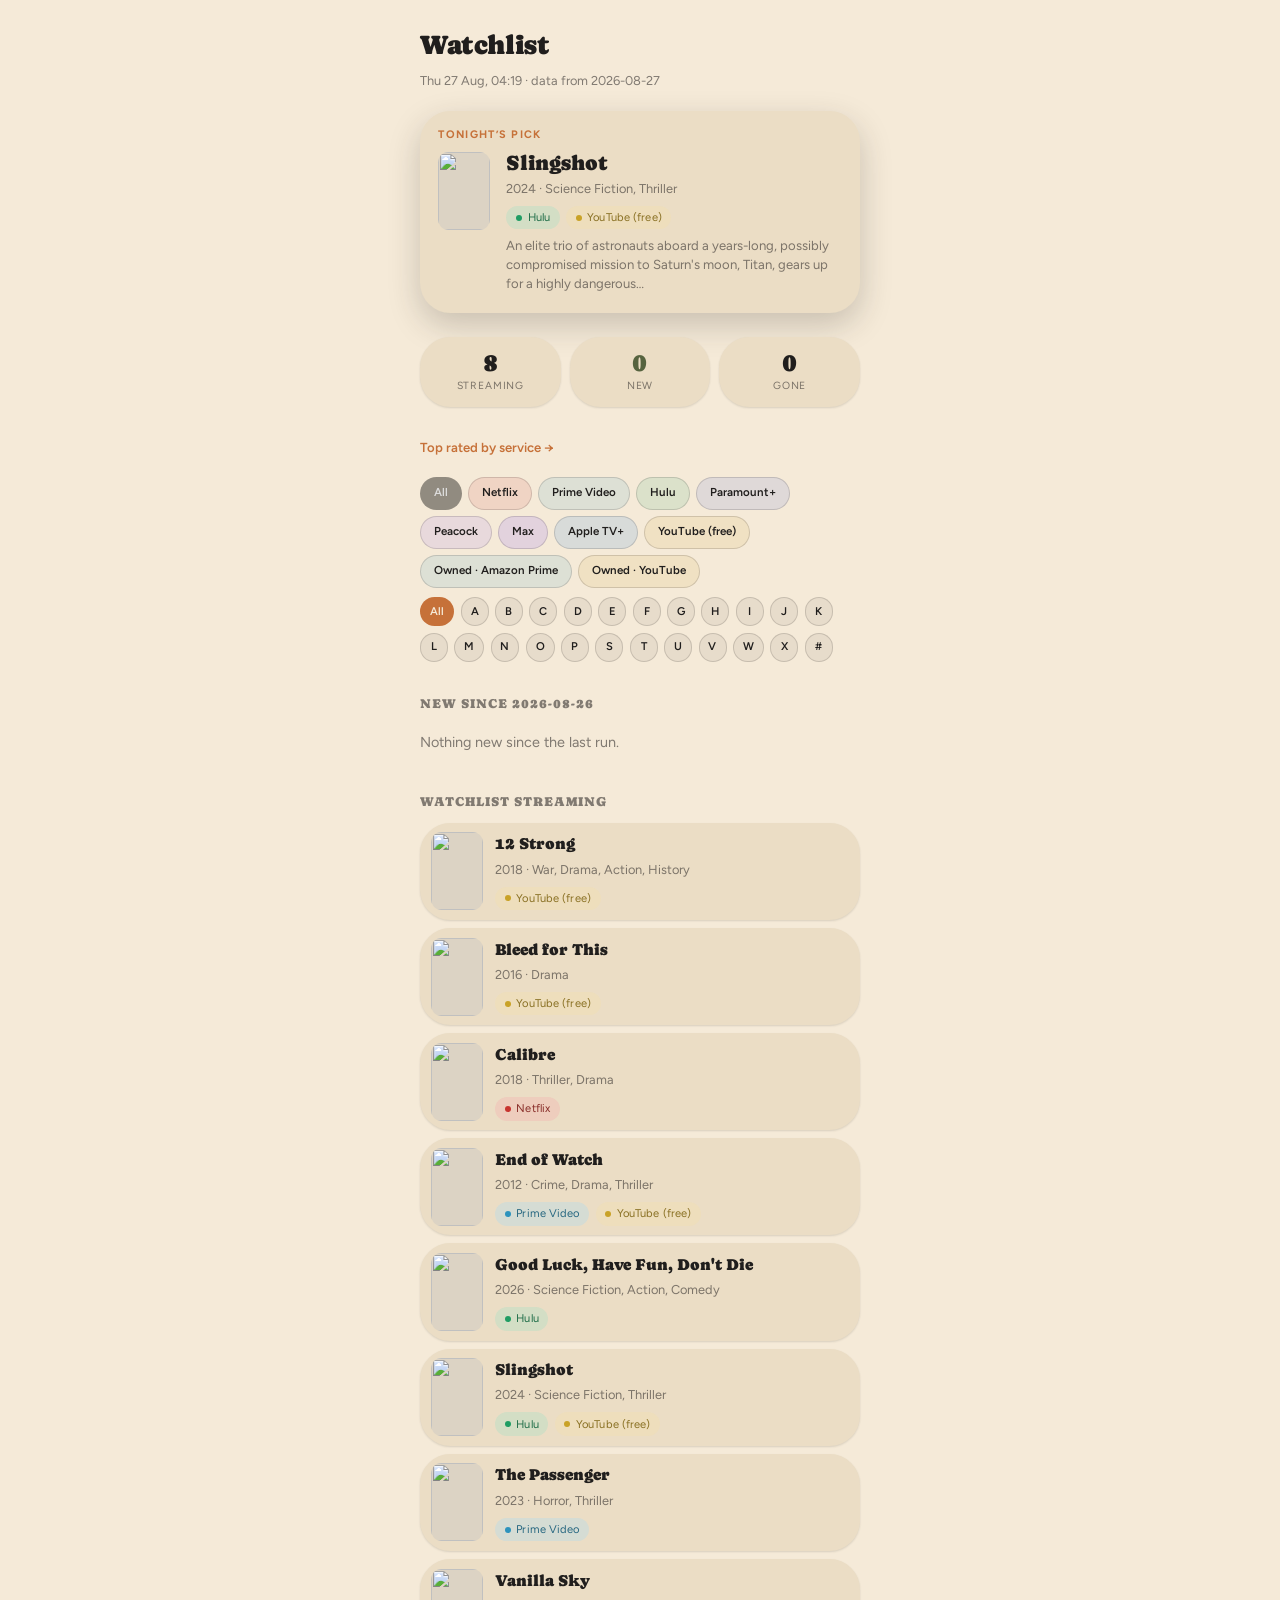
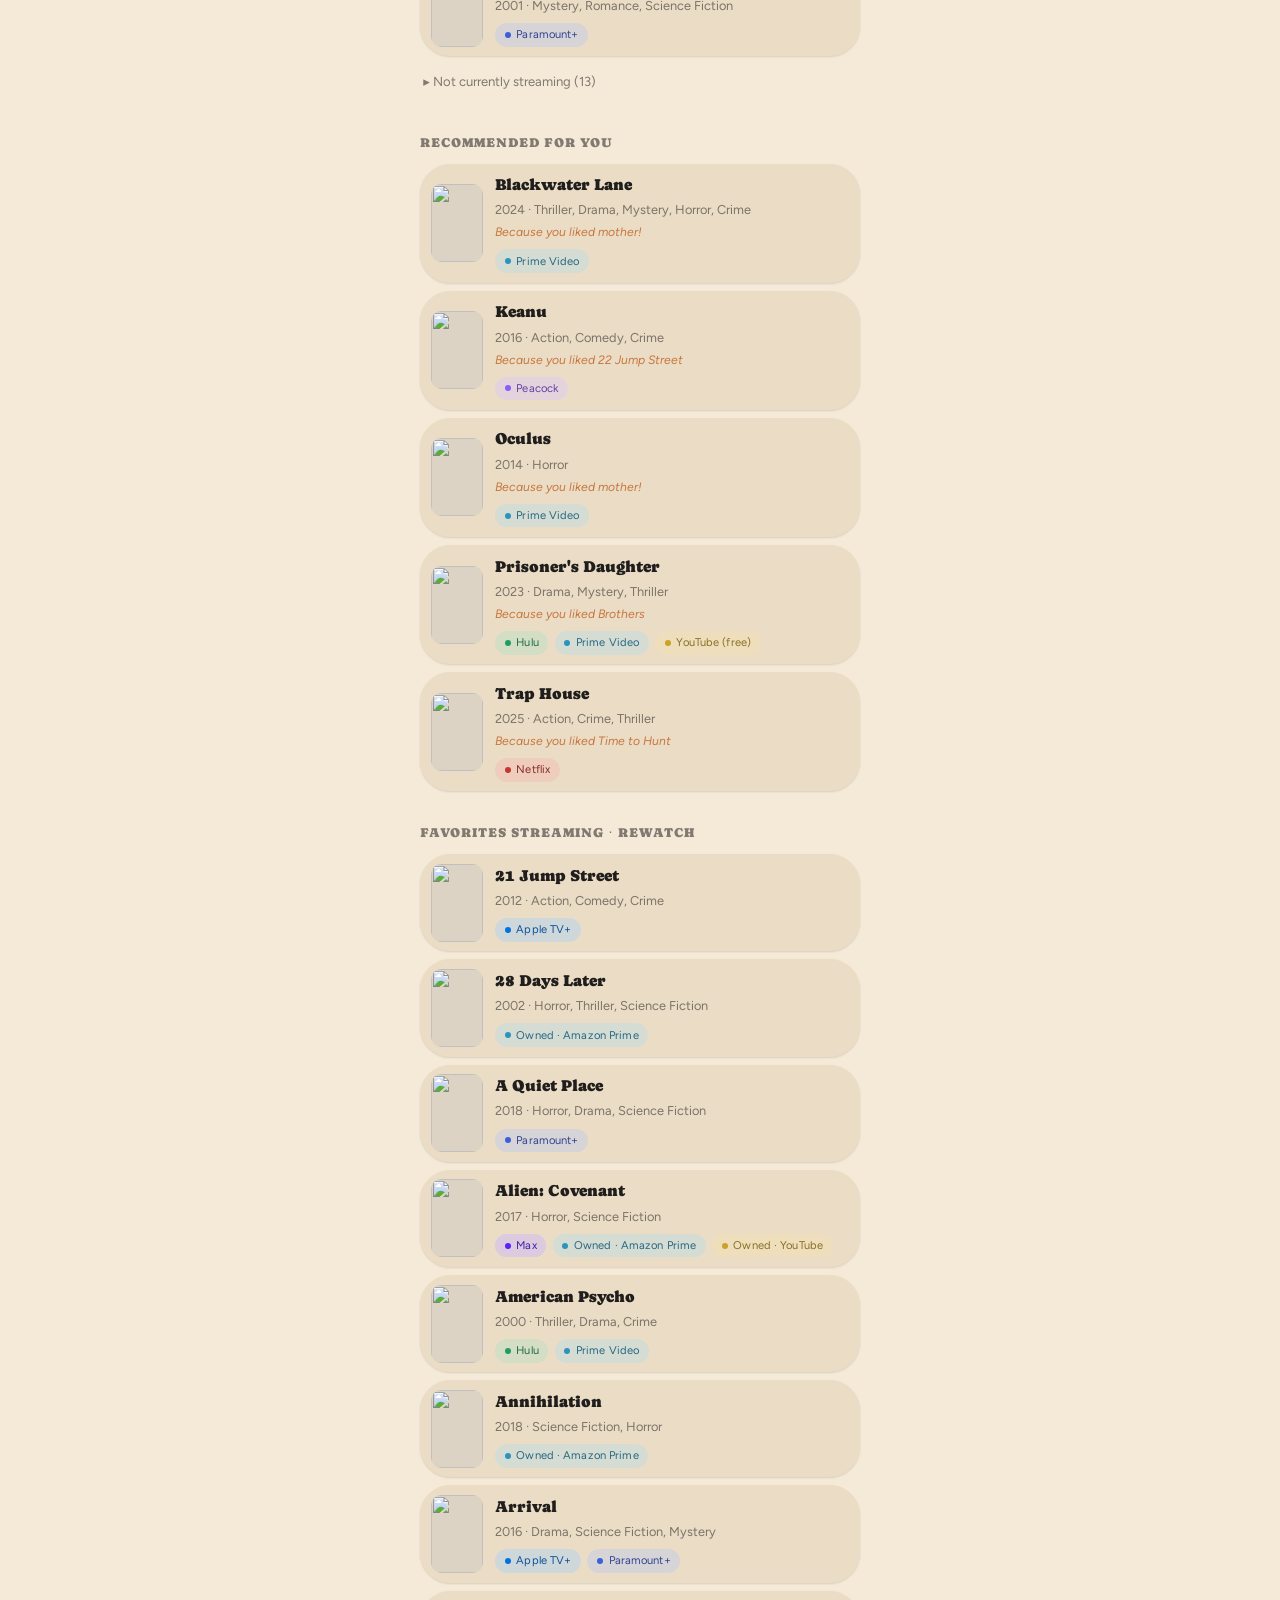
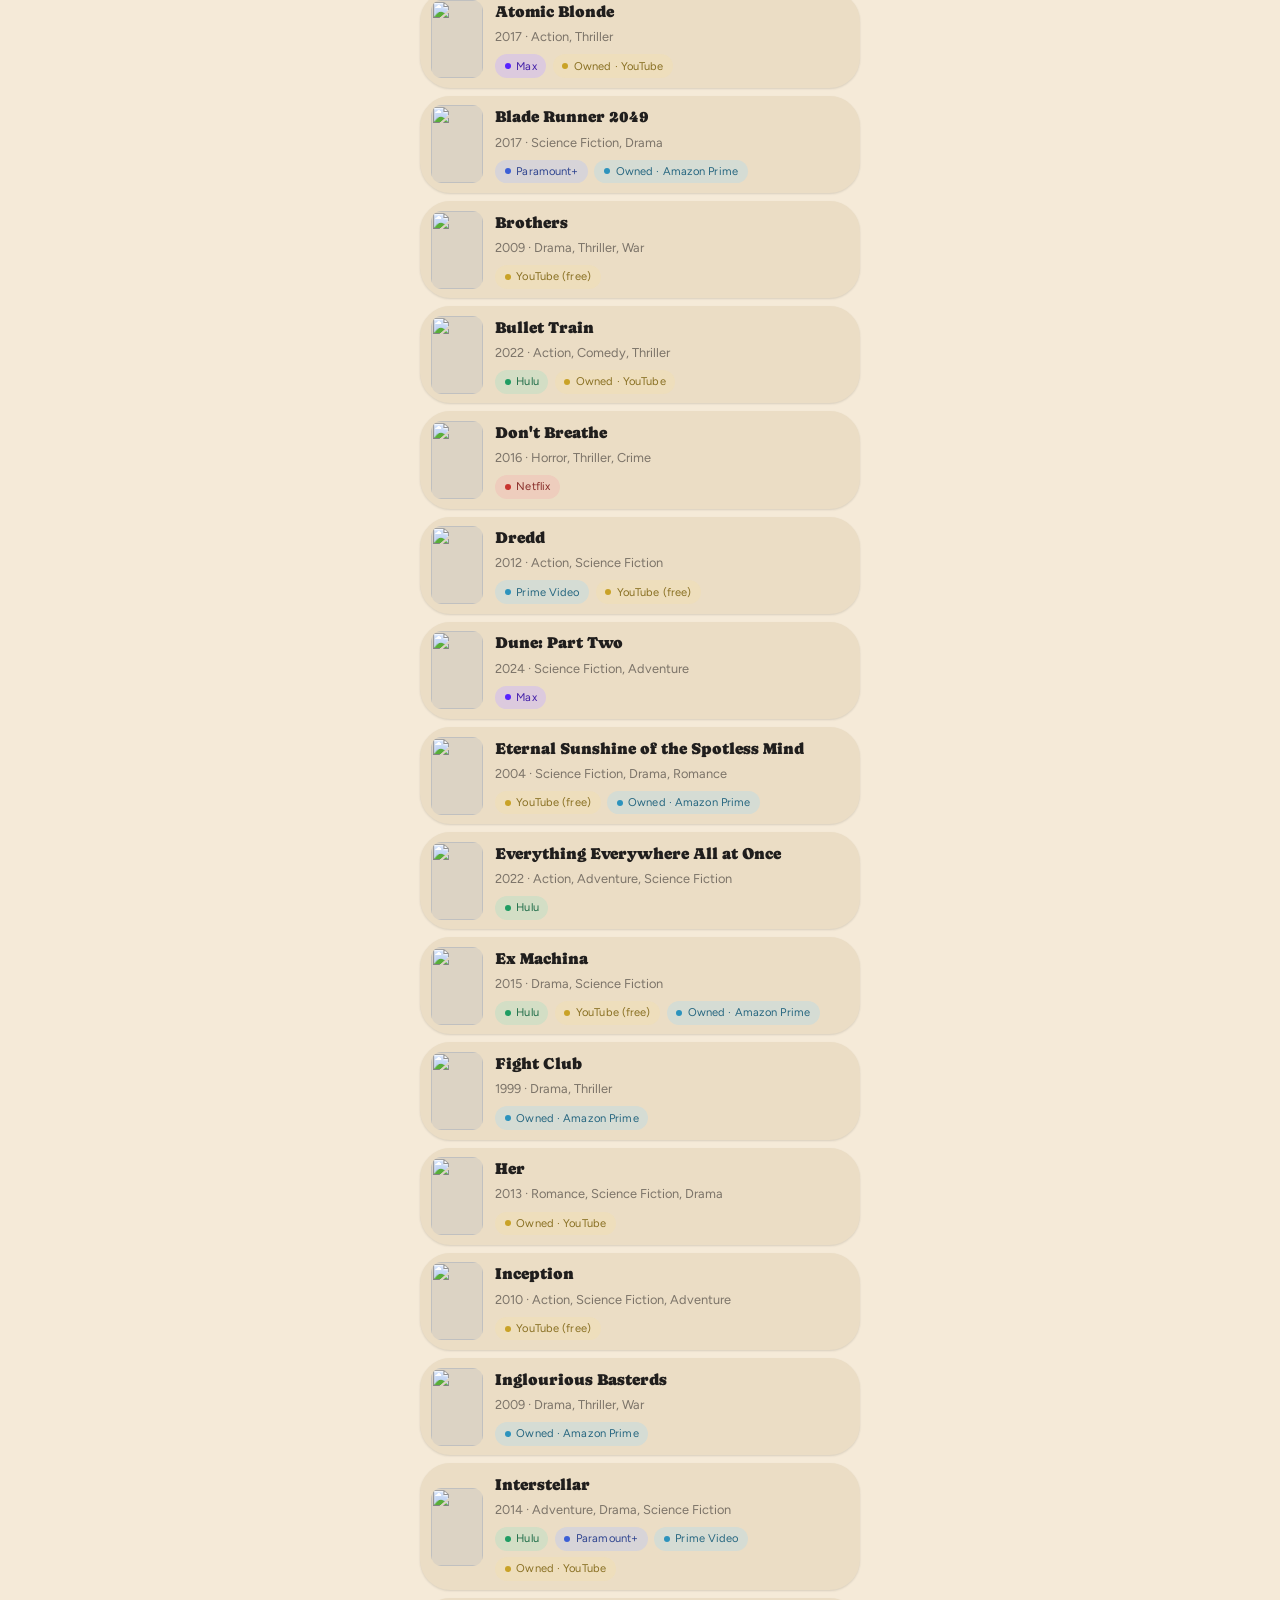
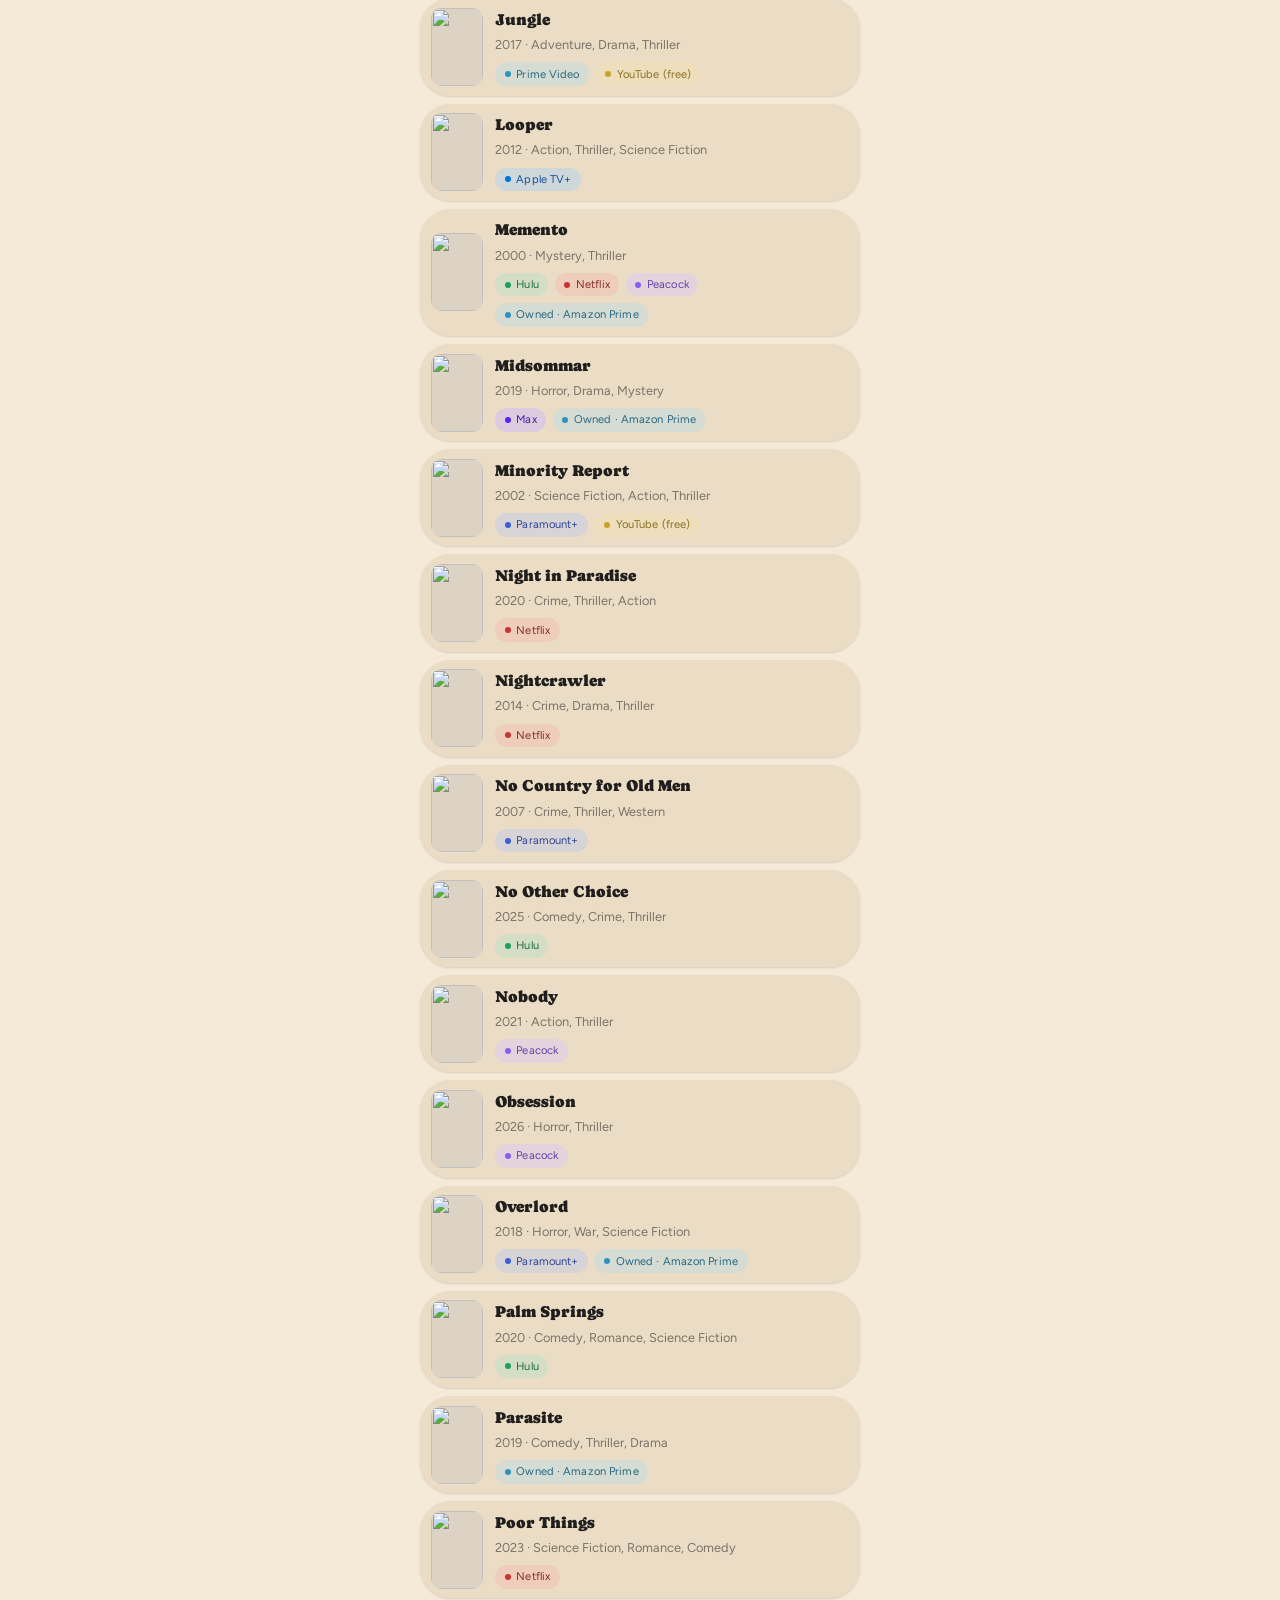
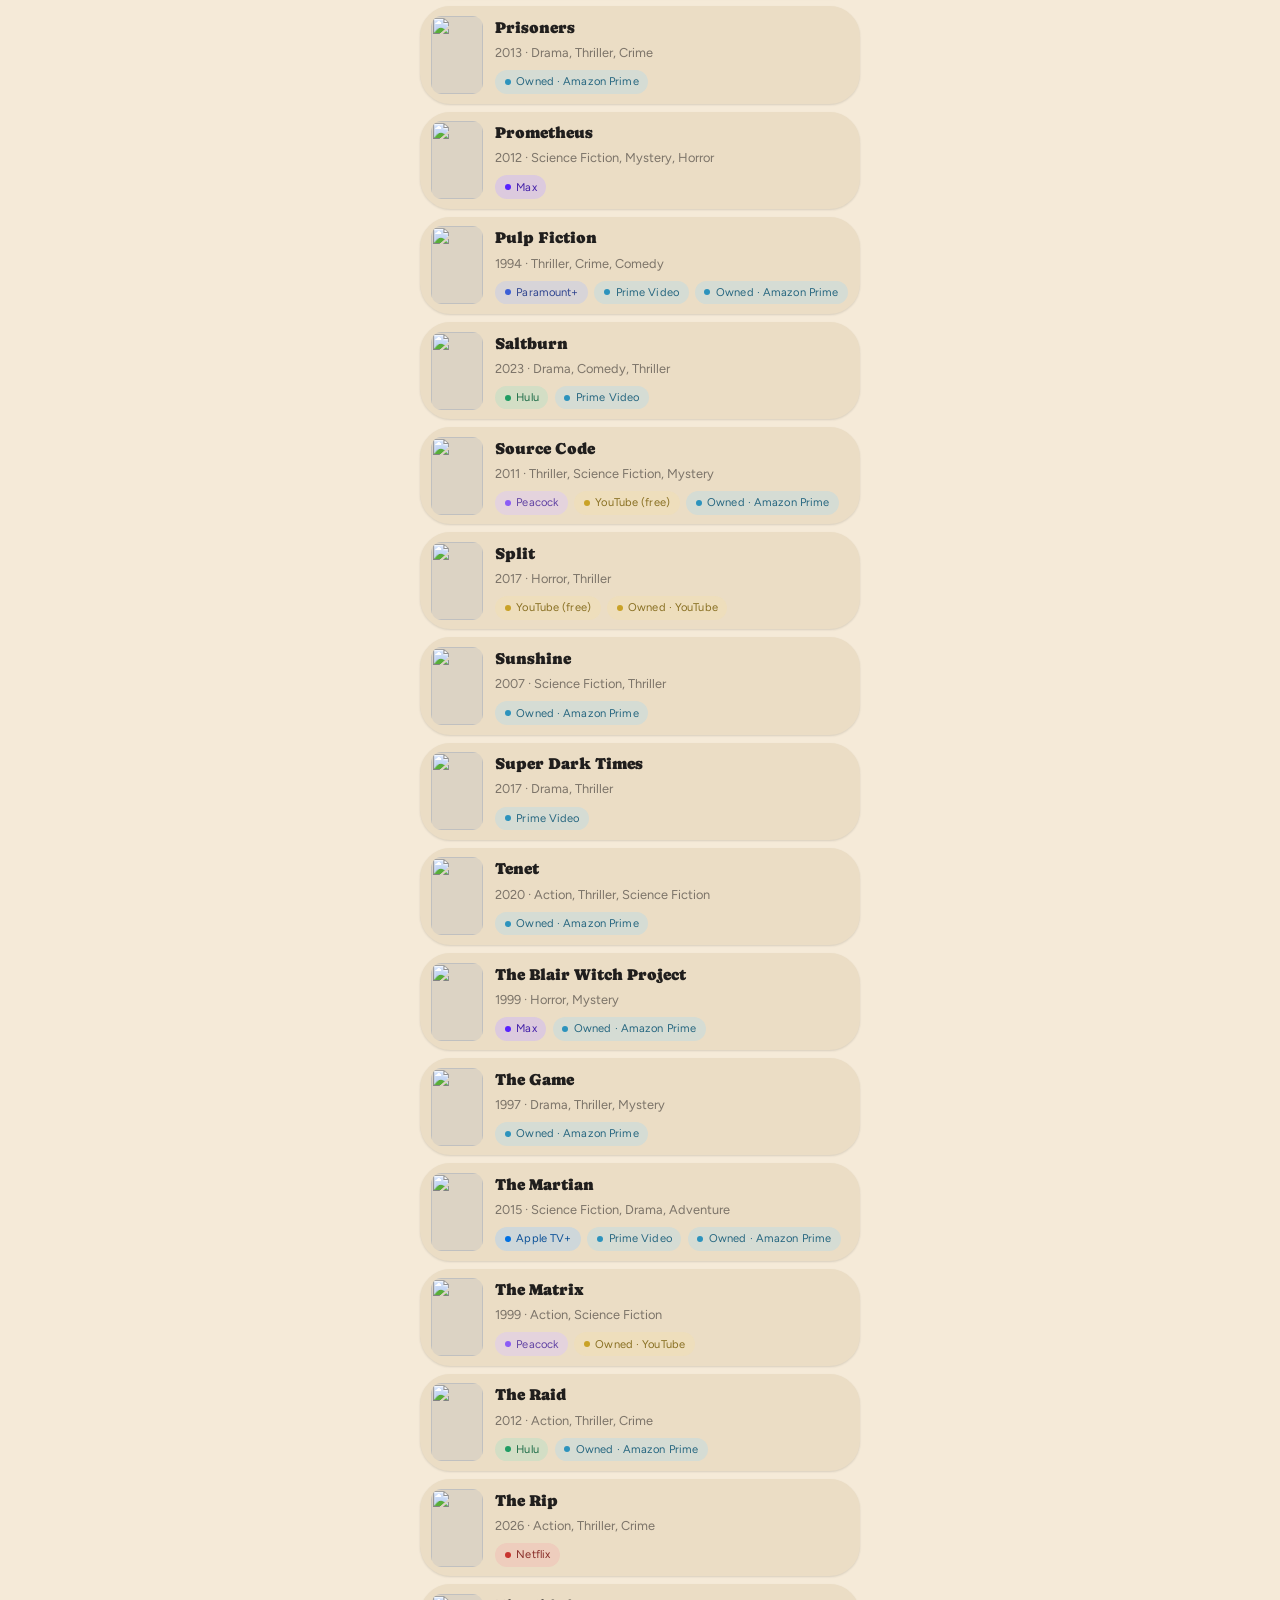
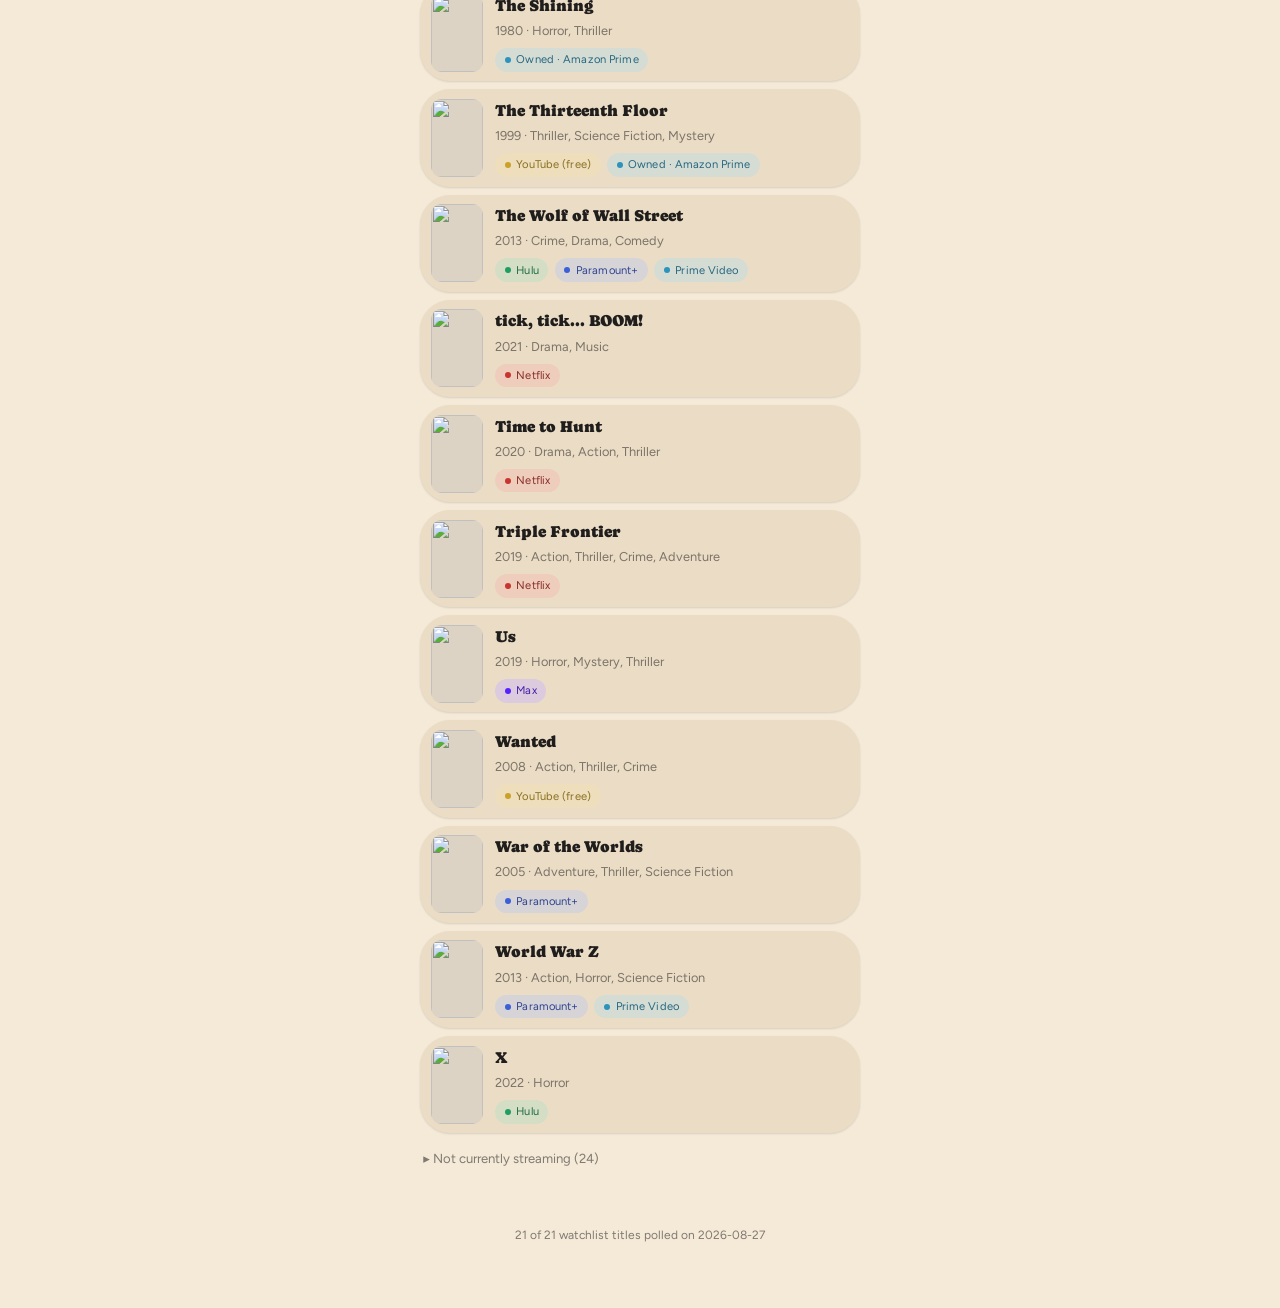
==== commit 173d7131: "watchlist: sync 2026-08-27" ====
--- a/docs/index.html
+++ b/docs/index.html
@@ -447,9 +447,9 @@
 <input type="radio" name="alpha" id="alpha-num" class="filter-radio">
 <main>
   <h1>Watchlist</h1>
-  <p class="stamp">Wed 26 Aug, 04:01 · data from 2026-08-26</p>
+  <p class="stamp">Thu 27 Aug, 04:19 · data from 2026-08-27</p>
   
-  <a href="#m1903" class="hero-card elev-lg"><div class="hero-kicker">Tonight’s pick</div><div class="hero-body"><img class="poster hero-poster" src="https://image.tmdb.org/t/p/w92/cAh2pCiNPftsY3aSqJuIOde7uWr.jpg" alt="" loading="lazy" width="72" height="108"><div class="row-info"><div class="hero-title">Vanilla Sky</div><div class="card-meta">2001 · Mystery, Romance, Science Fiction</div><div class="tag-row"><span class="tag" style="--tag-color:#3b5fd6"><span class="tag-dot"></span>Paramount+</span></div><p class="hero-blurb">David Aames has it all: wealth, good looks and gorgeous women on his arm. But just as he begins falling for the warmhearted Sofia, his face…</p></div></div></a>
+  <a href="#m916728" class="hero-card elev-lg"><div class="hero-kicker">Tonight’s pick</div><div class="hero-body"><img class="poster hero-poster" src="https://image.tmdb.org/t/p/w92/e6cCBe7DQOn9OFdFJ0eyVwSC8hR.jpg" alt="" loading="lazy" width="72" height="108"><div class="row-info"><div class="hero-title">Slingshot</div><div class="card-meta">2024 · Science Fiction, Thriller</div><div class="tag-row"><span class="tag" style="--tag-color:#1f9d63"><span class="tag-dot"></span>Hulu</span><span class="tag" style="--tag-color:#c9a227"><span class="tag-dot"></span>YouTube (free)</span></div><p class="hero-blurb">An elite trio of astronauts aboard a years-long, possibly compromised mission to Saturn&#x27;s moon, Titan, gears up for a highly dangerous…</p></div></div></a>
   <div class="counts">
     <div><b>8</b><span>streaming</span></div>
     <div class="new"><b>0</b><span>new</span></div>
@@ -461,7 +461,7 @@
   <div class="filter-bar"><label class="pill" for="filter-all">All</label><label class="pill" for="filter-netflix" style="--tag-color:#c8342f">Netflix</label><label class="pill" for="filter-prime-video" style="--tag-color:#2c93bd">Prime Video</label><label class="pill" for="filter-hulu" style="--tag-color:#1f9d63">Hulu</label><label class="pill" for="filter-paramount" style="--tag-color:#3b5fd6">Paramount+</label><label class="pill" for="filter-peacock" style="--tag-color:#8b5cf6">Peacock</label><label class="pill" for="filter-max" style="--tag-color:#5822ff">Max</label><label class="pill" for="filter-apple-tv" style="--tag-color:#0071e3">Apple TV+</label><label class="pill" for="filter-youtube-free" style="--tag-color:#c9a227">YouTube (free)</label><label class="pill" for="filter-owned-amazon-prime" style="--tag-color:#2c93bd">Owned · Amazon Prime</label><label class="pill" for="filter-owned-youtube" style="--tag-color:#c9a227">Owned · YouTube</label></div>
   <div class="filter-bar filter-bar-alpha"><label class="pill pill-alpha" for="alpha-all">All</label><label class="pill pill-alpha" for="alpha-a">A</label><label class="pill pill-alpha" for="alpha-b">B</label><label class="pill pill-alpha" for="alpha-c">C</label><label class="pill pill-alpha" for="alpha-d">D</label><label class="pill pill-alpha" for="alpha-e">E</label><label class="pill pill-alpha" for="alpha-f">F</label><label class="pill pill-alpha" for="alpha-g">G</label><label class="pill pill-alpha" for="alpha-h">H</label><label class="pill pill-alpha" for="alpha-i">I</label><label class="pill pill-alpha" for="alpha-j">J</label><label class="pill pill-alpha" for="alpha-k">K</label><label class="pill pill-alpha" for="alpha-l">L</label><label class="pill pill-alpha" for="alpha-m">M</label><label class="pill pill-alpha" for="alpha-n">N</label><label class="pill pill-alpha" for="alpha-o">O</label><label class="pill pill-alpha" for="alpha-p">P</label><label class="pill pill-alpha" for="alpha-s">S</label><label class="pill pill-alpha" for="alpha-t">T</label><label class="pill pill-alpha" for="alpha-u">U</label><label class="pill pill-alpha" for="alpha-v">V</label><label class="pill pill-alpha" for="alpha-w">W</label><label class="pill pill-alpha" for="alpha-x">X</label><label class="pill pill-alpha" for="alpha-num">#</label></div>
 
-  <h2>New since 2026-08-25</h2>
+  <h2>New since 2026-08-26</h2>
   <p class="empty">Nothing new since the last run.</p>
 
   <h2>Watchlist streaming</h2>
@@ -496,11 +496,11 @@
 
   <h2>Recommended for you</h2>
   <ul>
-<li><a class="row-card elev-sm" href="#m262543" data-services="prime-video youtube-free" data-initial="a"><img class="poster" src="https://image.tmdb.org/t/p/w92/h7SEtIWOfLsuCWhQgflev7ppRPq.jpg" alt="" loading="lazy" width="52" height="78"><div class="row-info"><div class="card-title">Automata</div><div class="card-meta">2014 · Thriller, Science Fiction</div><div class="card-because">Because you liked The Thirteenth Floor</div><div class="tag-row"><span class="tag" style="--tag-color:#2c93bd"><span class="tag-dot"></span>Prime Video</span><span class="tag" style="--tag-color:#c9a227"><span class="tag-dot"></span>YouTube (free)</span></div></div></a></li>
-<li><a class="row-card elev-sm" href="#m573435" data-services="hulu" data-initial="b"><img class="poster" src="https://image.tmdb.org/t/p/w92/oGythE98MYleE6mZlGs5oBGkux1.jpg" alt="" loading="lazy" width="52" height="78"><div class="row-info"><div class="card-title">Bad Boys: Ride or Die</div><div class="card-meta">2024 · Action, Comedy, Crime</div><div class="card-because">Because you liked 22 Jump Street</div><div class="tag-row"><span class="tag" style="--tag-color:#1f9d63"><span class="tag-dot"></span>Hulu</span></div></div></a></li>
-<li><a class="row-card elev-sm" href="#m1161617" data-services="hulu" data-initial="c"><img class="poster" src="https://image.tmdb.org/t/p/w92/gIAYMDb5mIAeCAj76q1sRsKjkzo.jpg" alt="" loading="lazy" width="52" height="78"><div class="row-info"><div class="card-title">Code 3</div><div class="card-meta">2025 · Comedy, Action, Drama</div><div class="card-because">Because you liked Parasite</div><div class="tag-row"><span class="tag" style="--tag-color:#1f9d63"><span class="tag-dot"></span>Hulu</span></div></div></a></li>
-<li><a class="row-card elev-sm" href="#m9482" data-services="prime-video" data-initial="j"><img class="poster" src="https://image.tmdb.org/t/p/w92/cfSnKn8NDU3m8UxihjVcYprA0Aq.jpg" alt="" loading="lazy" width="52" height="78"><div class="row-info"><div class="card-title">Judge Dredd</div><div class="card-meta">1995 · Science Fiction, Action</div><div class="card-because">Because you liked Dredd</div><div class="tag-row"><span class="tag" style="--tag-color:#2c93bd"><span class="tag-dot"></span>Prime Video</span></div></div></a></li>
-<li><a class="row-card elev-sm" href="#m592834" data-services="prime-video" data-initial="m"><img class="poster" src="https://image.tmdb.org/t/p/w92/n2C6jRK9PtPIs99RQhKtqGlsnsO.jpg" alt="" loading="lazy" width="52" height="78"><div class="row-info"><div class="card-title">My Spy</div><div class="card-meta">2020 · Family, Action, Comedy</div><div class="card-because">Because you liked Get Smart</div><div class="tag-row"><span class="tag" style="--tag-color:#2c93bd"><span class="tag-dot"></span>Prime Video</span></div></div></a></li>
+<li><a class="row-card elev-sm" href="#m1215918" data-services="prime-video" data-initial="b"><img class="poster" src="https://image.tmdb.org/t/p/w92/tdUFd56CFC0o6XoAkn4WRNHwqod.jpg" alt="" loading="lazy" width="52" height="78"><div class="row-info"><div class="card-title">Blackwater Lane</div><div class="card-meta">2024 · Thriller, Drama, Mystery, Horror, Crime</div><div class="card-because">Because you liked mother!</div><div class="tag-row"><span class="tag" style="--tag-color:#2c93bd"><span class="tag-dot"></span>Prime Video</span></div></div></a></li>
+<li><a class="row-card elev-sm" href="#m342521" data-services="peacock" data-initial="k"><img class="poster" src="https://image.tmdb.org/t/p/w92/uswOLfIUdDjqSz1x28GR72ffhff.jpg" alt="" loading="lazy" width="52" height="78"><div class="row-info"><div class="card-title">Keanu</div><div class="card-meta">2016 · Action, Comedy, Crime</div><div class="card-because">Because you liked 22 Jump Street</div><div class="tag-row"><span class="tag" style="--tag-color:#8b5cf6"><span class="tag-dot"></span>Peacock</span></div></div></a></li>
+<li><a class="row-card elev-sm" href="#m157547" data-services="prime-video" data-initial="o"><img class="poster" src="https://image.tmdb.org/t/p/w92/yCzR1yKRLiJyTDLgY1ppazXEmdE.jpg" alt="" loading="lazy" width="52" height="78"><div class="row-info"><div class="card-title">Oculus</div><div class="card-meta">2014 · Horror</div><div class="card-because">Because you liked mother!</div><div class="tag-row"><span class="tag" style="--tag-color:#2c93bd"><span class="tag-dot"></span>Prime Video</span></div></div></a></li>
+<li><a class="row-card elev-sm" href="#m865382" data-services="hulu prime-video youtube-free" data-initial="p"><img class="poster" src="https://image.tmdb.org/t/p/w92/2NYd7jKFnilcIOUfDI8o2TOuCmu.jpg" alt="" loading="lazy" width="52" height="78"><div class="row-info"><div class="card-title">Prisoner&#x27;s Daughter</div><div class="card-meta">2023 · Drama, Mystery, Thriller</div><div class="card-because">Because you liked Brothers</div><div class="tag-row"><span class="tag" style="--tag-color:#1f9d63"><span class="tag-dot"></span>Hulu</span><span class="tag" style="--tag-color:#2c93bd"><span class="tag-dot"></span>Prime Video</span><span class="tag" style="--tag-color:#c9a227"><span class="tag-dot"></span>YouTube (free)</span></div></div></a></li>
+<li><a class="row-card elev-sm" href="#m628847" data-services="netflix" data-initial="t"><img class="poster" src="https://image.tmdb.org/t/p/w92/6tpAPeuuqbVnYWWPoOLEDLSBU7a.jpg" alt="" loading="lazy" width="52" height="78"><div class="row-info"><div class="card-title">Trap House</div><div class="card-meta">2025 · Action, Crime, Thriller</div><div class="card-because">Because you liked Time to Hunt</div><div class="tag-row"><span class="tag" style="--tag-color:#c8342f"><span class="tag-dot"></span>Netflix</span></div></div></a></li>
 </ul>
 
   <h2>Favorites streaming · rewatch</h2>
@@ -599,120 +599,120 @@
 </ul>
 </details>
 
-  <footer>21 of 21 watchlist titles polled on 2026-08-26</footer>
+  <footer>21 of 21 watchlist titles polled on 2026-08-27</footer>
 </main>
-<div id="m38" class="dialog-target"><a href="#_close" class="dialog-backdrop" tabindex="-1" aria-hidden="true"></a><div class="dialog elev-lg" role="dialog" aria-modal="true" aria-labelledby="m38-title"><a href="#_close" class="dialog-close" aria-label="Close">✕</a><div class="dialog-head"><img class="poster dialog-poster" src="https://image.tmdb.org/t/p/w154/5MwkWH9tYHv3mV9OdYTMR5qreIz.jpg" alt="" loading="lazy" width="84" height="126"><div><div id="m38-title" class="dialog-title">Eternal Sunshine of the Spotless Mind</div><div class="card-meta">2004 · 108 min · R</div><div class="card-meta">Science Fiction, Drama, Romance · Directed by Michel Gondry</div><div class="card-meta">Starring Jim Carrey, Kate Winslet, Kirsten Dunst, Mark Ruffalo</div><div class="score">★ 8.1<span class="text-muted"> · 16,597 votes</span></div></div></div><div class="tag-row"><span class="tag" style="--tag-color:#c9a227"><span class="tag-dot"></span>YouTube (free)</span><span class="tag" style="--tag-color:#2c93bd"><span class="tag-dot"></span>Owned · Amazon Prime</span></div><p class="dialog-body">Joel Barish, heartbroken that his girlfriend underwent a procedure to erase him from her memory, decides to do the same. However, as he watches his memories of her fade away, he realises that he still loves her, and may be too late to correct his mistake.</p><div class="similar-block"><div class="similar-head">More like this</div><div class="similar-grid"><a class="similar-tile" href="https://www.themoviedb.org/movie/38295"><img class="poster similar-poster" src="https://image.tmdb.org/t/p/w92/oZISQ7Cnmezs5NgBaL6uHUkDMFZ.jpg" alt="" loading="lazy" width="68" height="102"><div class="similar-title">She&#x27;s So Lovely</div><div class="similar-year">1997</div></a><a class="similar-tile" href="https://www.themoviedb.org/movie/426238"><img class="poster similar-poster" src="https://image.tmdb.org/t/p/w92/oQZPPsvoipd38jasPhvJOpajbug.jpg" alt="" loading="lazy" width="68" height="102"><div class="similar-title">Beach Rats</div><div class="similar-year">2017</div></a><a class="similar-tile" href="https://www.themoviedb.org/movie/814757"><img class="poster similar-poster" src="https://image.tmdb.org/t/p/w92/h84SnIQF91Gz2Fv1OpMJ3245t4i.jpg" alt="" loading="lazy" width="68" height="102"><div class="similar-title">Empire of Light</div><div class="similar-year">2022</div></a><a class="similar-tile" href="https://www.themoviedb.org/movie/876911"><img class="poster similar-poster" src="https://image.tmdb.org/t/p/w92/4RQ2xOgRjw00ge7f2srg3bBAwZp.jpg" alt="" loading="lazy" width="68" height="102"><div class="similar-title">Parallel</div><div class="similar-year">2024</div></a><a class="similar-tile" href="https://www.themoviedb.org/movie/881415"><img class="poster similar-poster" src="https://image.tmdb.org/t/p/w92/uX8Z3qWJ5OjV1uP7yT6yRlw9UL9.jpg" alt="" loading="lazy" width="68" height="102"><div class="similar-title">Love Me</div><div class="similar-year">2025</div></a></div></div><p class="dialog-link"><a href="https://www.youtube.com/watch?v=c2e-bj6qy8Y">▶ Watch trailer</a> · <a href="https://www.themoviedb.org/movie/38">Full cast, reviews, and rental prices on TMDB →</a></p></div></div>
-<div id="m74" class="dialog-target"><a href="#_close" class="dialog-backdrop" tabindex="-1" aria-hidden="true"></a><div class="dialog elev-lg" role="dialog" aria-modal="true" aria-labelledby="m74-title"><a href="#_close" class="dialog-close" aria-label="Close">✕</a><div class="dialog-head"><img class="poster dialog-poster" src="https://image.tmdb.org/t/p/w154/6Biy7R9LfumYshur3YKhpj56MpB.jpg" alt="" loading="lazy" width="84" height="126"><div><div id="m74-title" class="dialog-title">War of the Worlds</div><div class="card-meta">2005 · 117 min · PG-13</div><div class="card-meta">Adventure, Thriller, Science Fiction · Directed by Steven Spielberg</div><div class="card-meta">Starring Tom Cruise, Dakota Fanning, Miranda Otto, Justin Chatwin</div><div class="score">★ 6.6<span class="text-muted"> · 9,409 votes</span></div></div></div><div class="tag-row"><span class="tag" style="--tag-color:#3b5fd6"><span class="tag-dot"></span>Paramount+</span></div><p class="dialog-body">Ray Ferrier is a divorced dockworker and less-than-perfect father. Soon after his ex-wife and her new husband drop off his teenage son and young daughter for a rare weekend visit, a strange and powerful lightning storm touches down.</p><div class="similar-block"><div class="similar-head">More like this</div><div class="similar-grid"><a class="similar-tile" href="https://www.themoviedb.org/movie/10559"><img class="poster similar-poster" src="https://image.tmdb.org/t/p/w92/eu3Hrjj271dnBdNAF0HqfmwWASt.jpg" alt="" loading="lazy" width="68" height="102"><div class="similar-title">Frequency</div><div class="similar-year">2000</div></a><a class="similar-tile" href="https://www.themoviedb.org/movie/1275779"><img class="poster similar-poster" src="https://image.tmdb.org/t/p/w92/AnJ8IQJI23hNpYXVNaythu061Ru.jpg" alt="" loading="lazy" width="68" height="102"><div class="similar-title">Disclosure Day</div><div class="similar-year">2026</div></a><a class="similar-tile" href="https://www.themoviedb.org/movie/262504"><img class="poster similar-poster" src="https://image.tmdb.org/t/p/w92/faq9JlF8znUGQ5p3En1W61Fi5p0.jpg" alt="" loading="lazy" width="68" height="102"><div class="similar-title">Allegiant</div><div class="similar-year">2016</div></a><a class="similar-tile" href="https://www.themoviedb.org/movie/1023915"><img class="poster similar-poster" src="https://image.tmdb.org/t/p/w92/l67ir3kU53FYd6Vjwhqrkih1H1P.jpg" alt="" loading="lazy" width="68" height="102"><div class="similar-title">2073</div><div class="similar-year">2024</div></a><a class="similar-tile" href="https://www.themoviedb.org/movie/435"><img class="poster similar-poster" src="https://image.tmdb.org/t/p/w92/Wr4HeYQRvwVCxzOV5TmGE7UkXq.jpg" alt="" loading="lazy" width="68" height="102"><div class="similar-title">The Day After Tomorrow</div><div class="similar-year">2004</div></a></div></div><p class="dialog-link"><a href="https://www.youtube.com/watch?v=TLnQXsKn5-E">▶ Watch trailer</a> · <a href="https://www.themoviedb.org/movie/74">Full cast, reviews, and rental prices on TMDB →</a></p></div></div>
-<div id="m77" class="dialog-target"><a href="#_close" class="dialog-backdrop" tabindex="-1" aria-hidden="true"></a><div class="dialog elev-lg" role="dialog" aria-modal="true" aria-labelledby="m77-title"><a href="#_close" class="dialog-close" aria-label="Close">✕</a><div class="dialog-head"><img class="poster dialog-poster" src="https://image.tmdb.org/t/p/w154/nzlv62aC0octS5AklAiWpXLX9Z0.jpg" alt="" loading="lazy" width="84" height="126"><div><div id="m77-title" class="dialog-title">Memento</div><div class="card-meta">2000 · 113 min · R</div><div class="card-meta">Mystery, Thriller · Directed by Christopher Nolan</div><div class="card-meta">Starring Guy Pearce, Carrie-Anne Moss, Joe Pantoliano, Mark Boone Junior</div><div class="score">★ 8.2<span class="text-muted"> · 16,593 votes</span></div></div></div><div class="tag-row"><span class="tag" style="--tag-color:#1f9d63"><span class="tag-dot"></span>Hulu</span><span class="tag" style="--tag-color:#c8342f"><span class="tag-dot"></span>Netflix</span><span class="tag" style="--tag-color:#8b5cf6"><span class="tag-dot"></span>Peacock</span><span class="tag" style="--tag-color:#2c93bd"><span class="tag-dot"></span>Owned · Amazon Prime</span></div><p class="dialog-body">Leonard Shelby is tracking down the man who raped and murdered his wife. The difficulty of locating his wife&#x27;s killer, however, is compounded by the fact that he suffers from a rare, untreatable form of short-term memory loss. Although he can recall details of life before his accident, Leonard cannot remember what happened fifteen minutes ago, where he&#x27;s going, or why.</p><div class="similar-block"><div class="similar-head">More like this</div><div class="similar-grid"><a class="similar-tile" href="https://www.themoviedb.org/movie/76812"><img class="poster similar-poster" src="https://image.tmdb.org/t/p/w92/toB9yjJssyJZSworX0KePbjSexP.jpg" alt="" loading="lazy" width="68" height="102"><div class="similar-title">Black Butterfly</div><div class="similar-year">2017</div></a><a class="similar-tile" href="https://www.themoviedb.org/movie/978592"><img class="poster similar-poster" src="https://image.tmdb.org/t/p/w92/5DwQhh1HvTo7edaOeMX49NUyZqy.jpg" alt="" loading="lazy" width="68" height="102"><div class="similar-title">Sleeping Dogs</div><div class="similar-year">2024</div></a><a class="similar-tile" href="https://www.themoviedb.org/movie/1018"><img class="poster similar-poster" src="https://image.tmdb.org/t/p/w92/x7A59t6ySylr1L7aubOQEA480vM.jpg" alt="" loading="lazy" width="68" height="102"><div class="similar-title">Mulholland Drive</div><div class="similar-year">2001</div></a><a class="similar-tile" href="https://www.themoviedb.org/movie/207933"><img class="poster similar-poster" src="https://image.tmdb.org/t/p/w92/fZxGCCQ0NAtraevqULJ84wSSjo0.jpg" alt="" loading="lazy" width="68" height="102"><div class="similar-title">Stonehearst Asylum</div><div class="similar-year">2014</div></a><a class="similar-tile" href="https://www.themoviedb.org/movie/638"><img class="poster similar-poster" src="https://image.tmdb.org/t/p/w92/fdTtij6H0sX9AzIjUeynh5zbfm7.jpg" alt="" loading="lazy" width="68" height="102"><div class="similar-title">Lost Highway</div><div class="similar-year">1997</div></a></div></div><p class="dialog-link"><a href="https://www.youtube.com/watch?v=Rq9eM4ZXRgs">▶ Watch trailer</a> · <a href="https://www.themoviedb.org/movie/77">Full cast, reviews, and rental prices on TMDB →</a></p></div></div>
-<div id="m170" class="dialog-target"><a href="#_close" class="dialog-backdrop" tabindex="-1" aria-hidden="true"></a><div class="dialog elev-lg" role="dialog" aria-modal="true" aria-labelledby="m170-title"><a href="#_close" class="dialog-close" aria-label="Close">✕</a><div class="dialog-head"><img class="poster dialog-poster" src="https://image.tmdb.org/t/p/w154/sQckQRt17VaWbo39GIu0TMOiszq.jpg" alt="" loading="lazy" width="84" height="126"><div><div id="m170-title" class="dialog-title">28 Days Later</div><div class="card-meta">2002 · 113 min · R</div><div class="card-meta">Horror, Thriller, Science Fiction · Directed by Danny Boyle</div><div class="card-meta">Starring Cillian Murphy, Naomie Harris, Brendan Gleeson, Megan Burns</div><div class="score">★ 7.2<span class="text-muted"> · 8,756 votes</span></div></div></div><div class="tag-row"><span class="tag" style="--tag-color:#2c93bd"><span class="tag-dot"></span>Owned · Amazon Prime</span></div><p class="dialog-body">Twenty-eight days after a killer virus was accidentally unleashed from a British research facility, a small group of London survivors are caught in a desperate struggle to protect themselves from the infected. Carried by animals and humans, the virus turns those it infects into homicidal maniacs -- and it&#x27;s absolutely impossible to contain.</p><div class="similar-block"><div class="similar-head">More like this</div><div class="similar-grid"><a class="similar-tile" href="https://www.themoviedb.org/movie/11683"><img class="poster similar-poster" src="https://image.tmdb.org/t/p/w92/xxp0qcZ3n2YA53SIzWilDSfIaA4.jpg" alt="" loading="lazy" width="68" height="102"><div class="similar-title">Land of the Dead</div><div class="similar-year">2005</div></a><a class="similar-tile" href="https://www.themoviedb.org/movie/1272837"><img class="poster similar-poster" src="https://image.tmdb.org/t/p/w92/kK1BGkG3KAvWB0WMV1DfOx9yTMZ.jpg" alt="" loading="lazy" width="68" height="102"><div class="similar-title">28 Years Later: The Bone Temple</div><div class="similar-year">2026</div></a><a class="similar-tile" href="https://www.themoviedb.org/movie/1217585"><img class="poster similar-poster" src="https://image.tmdb.org/t/p/w92/86veNrARvGRyBRiGT94Lxpy5Z4S.jpg" alt="" loading="lazy" width="68" height="102"><div class="similar-title">Outbreak</div><div class="similar-year">2025</div></a><a class="similar-tile" href="https://www.themoviedb.org/movie/1141182"><img class="poster similar-poster" src="https://image.tmdb.org/t/p/w92/dQdIj2OYELhLzECWONY932wGRxA.jpg" alt="" loading="lazy" width="68" height="102"><div class="similar-title">Die Alone</div><div class="similar-year">2024</div></a><a class="similar-tile" href="https://www.themoviedb.org/movie/1100988"><img class="poster similar-poster" src="https://image.tmdb.org/t/p/w92/n5FygjEppOvac6yEaowi26nTyw3.jpg" alt="" loading="lazy" width="68" height="102"><div class="similar-title">28 Years Later</div><div class="similar-year">2025</div></a></div></div><p class="dialog-link"><a href="https://www.youtube.com/watch?v=mWEhfF27O0c">▶ Watch trailer</a> · <a href="https://www.themoviedb.org/movie/170">Full cast, reviews, and rental prices on TMDB →</a></p></div></div>
-<div id="m180" class="dialog-target"><a href="#_close" class="dialog-backdrop" tabindex="-1" aria-hidden="true"></a><div class="dialog elev-lg" role="dialog" aria-modal="true" aria-labelledby="m180-title"><a href="#_close" class="dialog-close" aria-label="Close">✕</a><div class="dialog-head"><img class="poster dialog-poster" src="https://image.tmdb.org/t/p/w154/qtgFcnwh9dAFLocsDk2ySDVS8UF.jpg" alt="" loading="lazy" width="84" height="126"><div><div id="m180-title" class="dialog-title">Minority Report</div><div class="card-meta">2002 · 145 min · PG-13</div><div class="card-meta">Science Fiction, Action, Thriller · Directed by Steven Spielberg</div><div class="card-meta">Starring Tom Cruise, Colin Farrell, Samantha Morton, Max von Sydow</div><div class="score">★ 7.4<span class="text-muted"> · 9,831 votes</span></div></div></div><div class="tag-row"><span class="tag" style="--tag-color:#3b5fd6"><span class="tag-dot"></span>Paramount+</span><span class="tag" style="--tag-color:#c9a227"><span class="tag-dot"></span>YouTube (free)</span></div><p class="dialog-body">John Anderton is a top &#x27;Precrime&#x27; cop in the late-21st century, when technology can predict crimes before they&#x27;re committed. But Anderton becomes the quarry when another investigator targets him for a murder charge.</p><div class="similar-block"><div class="similar-head">More like this</div><div class="similar-grid"><a class="similar-tile" href="https://www.themoviedb.org/movie/1738"><img class="poster similar-poster" src="https://image.tmdb.org/t/p/w92/wtBOCJBCP0MWNjmBwjMAzbwgtTK.jpg" alt="" loading="lazy" width="68" height="102"><div class="similar-title">Next</div><div class="similar-year">2007</div></a><a class="similar-tile" href="https://www.themoviedb.org/movie/4965"><img class="poster similar-poster" src="https://image.tmdb.org/t/p/w92/7Uy4JbalP0mEyKnFW2IorQDmbBa.jpg" alt="" loading="lazy" width="68" height="102"><div class="similar-title">Impostor</div><div class="similar-year">2001</div></a><a class="similar-tile" href="https://www.themoviedb.org/movie/1236153"><img class="poster similar-poster" src="https://image.tmdb.org/t/p/w92/pyok1kZJCfyuFapYXzHcy7BLlQa.jpg" alt="" loading="lazy" width="68" height="102"><div class="similar-title">Mercy</div><div class="similar-year">2026</div></a><a class="similar-tile" href="https://www.themoviedb.org/movie/7551"><img class="poster similar-poster" src="https://image.tmdb.org/t/p/w92/eTX6hklzFOiEVqVukNCEedZKhix.jpg" alt="" loading="lazy" width="68" height="102"><div class="similar-title">Déjà Vu</div><div class="similar-year">2006</div></a><a class="similar-tile" href="https://www.themoviedb.org/movie/1275779"><img class="poster similar-poster" src="https://image.tmdb.org/t/p/w92/AnJ8IQJI23hNpYXVNaythu061Ru.jpg" alt="" loading="lazy" width="68" height="102"><div class="similar-title">Disclosure Day</div><div class="similar-year">2026</div></a></div></div><p class="dialog-link"><a href="https://www.youtube.com/watch?v=3JNsNp2DVSE">▶ Watch trailer</a> · <a href="https://www.themoviedb.org/movie/180">Full cast, reviews, and rental prices on TMDB →</a></p></div></div>
-<div id="m445" class="dialog-target"><a href="#_close" class="dialog-backdrop" tabindex="-1" aria-hidden="true"></a><div class="dialog elev-lg" role="dialog" aria-modal="true" aria-labelledby="m445-title"><a href="#_close" class="dialog-close" aria-label="Close">✕</a><div class="dialog-head"><img class="poster dialog-poster" src="https://image.tmdb.org/t/p/w154/vTzjRi0Uhy0tt3Rjw8SARZZJHlX.jpg" alt="" loading="lazy" width="84" height="126"><div><div id="m445-title" class="dialog-title">Caché</div><div class="card-meta">2005 · 118 min · R</div><div class="card-meta">Mystery, Drama, Thriller · Directed by Michael Haneke</div><div class="card-meta">Starring Daniel Auteuil, Juliette Binoche, Annie Girardot, Bernard Le Coq</div><div class="score">★ 7.0<span class="text-muted"> · 1,288 votes</span></div></div></div><div class="tag-row"><span class="tag tag-neutral">Not currently streaming</span></div><div class="card-meta">Rentable on Amazon Video, Apple TV Store, Fandango At Home, Google Play Movies, YouTube</div><p class="dialog-body">As the host of a literary TV show, Georges begins receiving anonymously filmed videos of his family alongside cryptic, disturbing drawings, but as the tapes become increasingly intimate, they reveal a stalker who has known him for a very long time.</p><div class="similar-block"><div class="similar-head">More like this</div><div class="similar-grid"><a class="similar-tile" href="https://www.themoviedb.org/movie/396461"><img class="poster similar-poster" src="https://image.tmdb.org/t/p/w92/cJ9aKlEgTLYtpYjNqin06YqJRUl.jpg" alt="" loading="lazy" width="68" height="102"><div class="similar-title">Under the Silver Lake</div><div class="similar-year">2018</div></a><a class="similar-tile" href="https://www.themoviedb.org/movie/579047"><img class="poster similar-poster" src="https://image.tmdb.org/t/p/w92/17siH6wJRQ2jZiqz9BWUhy1UtZ.jpg" alt="" loading="lazy" width="68" height="102"><div class="similar-title">Reminiscence</div><div class="similar-year">2021</div></a><a class="similar-tile" href="https://www.themoviedb.org/movie/339994"><img class="poster similar-poster" src="https://image.tmdb.org/t/p/w92/ub0hBxjkfOUoymQR3NOWIVH400A.jpg" alt="" loading="lazy" width="68" height="102"><div class="similar-title">The Good Neighbor</div><div class="similar-year">2016</div></a><a class="similar-tile" href="https://www.themoviedb.org/movie/1586"><img class="poster similar-poster" src="https://image.tmdb.org/t/p/w92/hvzw4wufKZkDCTPVeG71Z7pGfZh.jpg" alt="" loading="lazy" width="68" height="102"><div class="similar-title">Secret Window</div><div class="similar-year">2004</div></a><a class="similar-tile" href="https://www.themoviedb.org/movie/44027"><img class="poster similar-poster" src="https://image.tmdb.org/t/p/w92/sUS8WNlJblq2GMCFPKBHzhu0XDC.jpg" alt="" loading="lazy" width="68" height="102"><div class="similar-title">My Son, My Son, What Have Ye Done</div><div class="similar-year">2010</div></a></div></div><p class="dialog-link"><a href="https://www.youtube.com/watch?v=pvT_9TqIEtM">▶ Watch trailer</a> · <a href="https://www.themoviedb.org/movie/445">Full cast, reviews, and rental prices on TMDB →</a></p></div></div>
-<div id="m550" class="dialog-target"><a href="#_close" class="dialog-backdrop" tabindex="-1" aria-hidden="true"></a><div class="dialog elev-lg" role="dialog" aria-modal="true" aria-labelledby="m550-title"><a href="#_close" class="dialog-close" aria-label="Close">✕</a><div class="dialog-head"><img class="poster dialog-poster" src="https://image.tmdb.org/t/p/w154/jSziioSwPVrOy9Yow3XhWIBDjq1.jpg" alt="" loading="lazy" width="84" height="126"><div><div id="m550-title" class="dialog-title">Fight Club</div><div class="card-meta">1999 · 139 min · R</div><div class="card-meta">Drama, Thriller · Directed by David Fincher</div><div class="card-meta">Starring Edward Norton, Brad Pitt, Helena Bonham Carter, Meat Loaf</div><div class="score">★ 8.4<span class="text-muted"> · 32,650 votes</span></div></div></div><div class="tag-row"><span class="tag" style="--tag-color:#2c93bd"><span class="tag-dot"></span>Owned · Amazon Prime</span></div><p class="dialog-body">A ticking-time-bomb insomniac and a slippery soap salesman channel primal male aggression into a shocking new form of therapy. Their concept catches on, with underground &quot;fight clubs&quot; forming in every town, until an eccentric gets in the way and ignites an out-of-control spiral toward oblivion.</p><div class="similar-block"><div class="similar-head">More like this</div><div class="similar-grid"><a class="similar-tile" href="https://www.themoviedb.org/movie/483906"><img class="poster similar-poster" src="https://image.tmdb.org/t/p/w92/qOBEpKVLl8Q9CZScbOcRRVISezV.jpg" alt="" loading="lazy" width="68" height="102"><div class="similar-title">Polar</div><div class="similar-year">2019</div></a><a class="similar-tile" href="https://www.themoviedb.org/movie/209276"><img class="poster similar-poster" src="https://image.tmdb.org/t/p/w92/cy0A9BUQoL7daCBVFRyyWecoeyu.jpg" alt="" loading="lazy" width="68" height="102"><div class="similar-title">Starred Up</div><div class="similar-year">2014</div></a><a class="similar-tile" href="https://www.themoviedb.org/movie/187"><img class="poster similar-poster" src="https://image.tmdb.org/t/p/w92/i66G50wATMmPrvpP95f0XP6ZdVS.jpg" alt="" loading="lazy" width="68" height="102"><div class="similar-title">Sin City</div><div class="similar-year">2005</div></a><a class="similar-tile" href="https://www.themoviedb.org/movie/59"><img class="poster similar-poster" src="https://image.tmdb.org/t/p/w92/rrc6GiAKHDrUjp8OmdVng9hRWBn.jpg" alt="" loading="lazy" width="68" height="102"><div class="similar-title">A History of Violence</div><div class="similar-year">2005</div></a><a class="similar-tile" href="https://www.themoviedb.org/movie/799546"><img class="poster similar-poster" src="https://image.tmdb.org/t/p/w92/e0vrbTmTf2ZcW5CIS9qJ8FDbsU9.jpg" alt="" loading="lazy" width="68" height="102"><div class="similar-title">Luckiest Girl Alive</div><div class="similar-year">2022</div></a></div></div><p class="dialog-link"><a href="https://www.youtube.com/watch?v=dfeUzm6KF4g">▶ Watch trailer</a> · <a href="https://www.themoviedb.org/movie/550">Full cast, reviews, and rental prices on TMDB →</a></p></div></div>
-<div id="m603" class="dialog-target"><a href="#_close" class="dialog-backdrop" tabindex="-1" aria-hidden="true"></a><div class="dialog elev-lg" role="dialog" aria-modal="true" aria-labelledby="m603-title"><a href="#_close" class="dialog-close" aria-label="Close">✕</a><div class="dialog-head"><img class="poster dialog-poster" src="https://image.tmdb.org/t/p/w154/dXNAPwY7VrqMAo51EKhhCJfaGb5.jpg" alt="" loading="lazy" width="84" height="126"><div><div id="m603-title" class="dialog-title">The Matrix</div><div class="card-meta">1999 · 136 min · R</div><div class="card-meta">Action, Science Fiction · Directed by Lana Wachowski, Lilly Wachowski</div><div class="card-meta">Starring Keanu Reeves, Laurence Fishburne, Carrie-Anne Moss, Hugo Weaving</div><div class="score">★ 8.3<span class="text-muted"> · 28,487 votes</span></div></div></div><div class="tag-row"><span class="tag" style="--tag-color:#8b5cf6"><span class="tag-dot"></span>Peacock</span><span class="tag" style="--tag-color:#c9a227"><span class="tag-dot"></span>Owned · YouTube</span></div><p class="dialog-body">Set in the 22nd century, The Matrix tells the story of a computer hacker who joins a group of underground insurgents fighting the vast and powerful computers who now rule the earth.</p><div class="similar-block"><div class="similar-head">More like this</div><div class="similar-grid"><a class="similar-tile" href="https://www.themoviedb.org/movie/2135"><img class="poster similar-poster" src="https://image.tmdb.org/t/p/w92/iYayQahkghlbAsfOQX8b5eBzGVy.jpg" alt="" loading="lazy" width="68" height="102"><div class="similar-title">The Time Machine</div><div class="similar-year">2002</div></a><a class="similar-tile" href="https://www.themoviedb.org/movie/533533"><img class="poster similar-poster" src="https://image.tmdb.org/t/p/w92/chpWmskl3aKm1aTZqUHRCtviwPy.jpg" alt="" loading="lazy" width="68" height="102"><div class="similar-title">TRON: Ares</div><div class="similar-year">2025</div></a><a class="similar-tile" href="https://www.themoviedb.org/movie/157350"><img class="poster similar-poster" src="https://image.tmdb.org/t/p/w92/aNh4Q3iuPKDMPi2SL7GgOpiLukX.jpg" alt="" loading="lazy" width="68" height="102"><div class="similar-title">Divergent</div><div class="similar-year">2014</div></a><a class="similar-tile" href="https://www.themoviedb.org/movie/353491"><img class="poster similar-poster" src="https://image.tmdb.org/t/p/w92/i9GUSgddIqrroubiLsvvMRYyRy0.jpg" alt="" loading="lazy" width="68" height="102"><div class="similar-title">The Dark Tower</div><div class="similar-year">2017</div></a><a class="similar-tile" href="https://www.themoviedb.org/movie/299687"><img class="poster similar-poster" src="https://image.tmdb.org/t/p/w92/ja34BV577dtjWl2S5G1tB93IjYb.jpg" alt="" loading="lazy" width="68" height="102"><div class="similar-title">The 5th Wave</div><div class="similar-year">2016</div></a></div></div><p class="dialog-link"><a href="https://www.youtube.com/watch?v=FVI84Dfx2-I">▶ Watch trailer</a> · <a href="https://www.themoviedb.org/movie/603">Full cast, reviews, and rental prices on TMDB →</a></p></div></div>
-<div id="m680" class="dialog-target"><a href="#_close" class="dialog-backdrop" tabindex="-1" aria-hidden="true"></a><div class="dialog elev-lg" role="dialog" aria-modal="true" aria-labelledby="m680-title"><a href="#_close" class="dialog-close" aria-label="Close">✕</a><div class="dialog-head"><img class="poster dialog-poster" src="https://image.tmdb.org/t/p/w154/vQWk5YBFWF4bZaofAbv0tShwBvQ.jpg" alt="" loading="lazy" width="84" height="126"><div><div id="m680-title" class="dialog-title">Pulp Fiction</div><div class="card-meta">1994 · 154 min · R</div><div class="card-meta">Thriller, Crime, Comedy · Directed by Quentin Tarantino</div><div class="card-meta">Starring John Travolta, Samuel L. Jackson, Uma Thurman, Bruce Willis</div><div class="score">★ 8.5<span class="text-muted"> · 30,661 votes</span></div></div></div><div class="tag-row"><span class="tag" style="--tag-color:#3b5fd6"><span class="tag-dot"></span>Paramount+</span><span class="tag" style="--tag-color:#2c93bd"><span class="tag-dot"></span>Prime Video</span><span class="tag" style="--tag-color:#2c93bd"><span class="tag-dot"></span>Owned · Amazon Prime</span></div><p class="dialog-body">A burger-loving hit man, his philosophical partner, a drug-addled gangster&#x27;s moll and a washed-up boxer converge in this sprawling, comedic crime caper. Their adventures unfurl in three stories that ingeniously trip back and forth in time.</p><div class="similar-block"><div class="similar-head">More like this</div><div class="similar-grid"><a class="similar-tile" href="https://www.themoviedb.org/movie/11517"><img class="poster similar-poster" src="https://image.tmdb.org/t/p/w92/jWBDz6Mf9aQVBiUS76JQsEhvoJl.jpg" alt="" loading="lazy" width="68" height="102"><div class="similar-title">Money Train</div><div class="similar-year">1995</div></a><a class="similar-tile" href="https://www.themoviedb.org/movie/10877"><img class="poster similar-poster" src="https://image.tmdb.org/t/p/w92/tGIJhBejmredgUZRNdteZyiahag.jpg" alt="" loading="lazy" width="68" height="102"><div class="similar-title">Exit Wounds</div><div class="similar-year">2001</div></a><a class="similar-tile" href="https://www.themoviedb.org/movie/13054"><img class="poster similar-poster" src="https://image.tmdb.org/t/p/w92/k8lbsM0Nl0c1Qp7NnARWjS6TTRA.jpg" alt="" loading="lazy" width="68" height="102"><div class="similar-title">Rise of the Footsoldier</div><div class="similar-year">2007</div></a><a class="similar-tile" href="https://www.themoviedb.org/movie/33152"><img class="poster similar-poster" src="https://image.tmdb.org/t/p/w92/udHRTgyZa1Fh2ryrUbInDviJl6T.jpg" alt="" loading="lazy" width="68" height="102"><div class="similar-title">Who Is Cletis Tout?</div><div class="similar-year">2001</div></a><a class="similar-tile" href="https://www.themoviedb.org/movie/1613"><img class="poster similar-poster" src="https://image.tmdb.org/t/p/w92/aYlrGirWrRCTU1PF6Svghn1EMAc.jpg" alt="" loading="lazy" width="68" height="102"><div class="similar-title">The 51st State</div><div class="similar-year">2001</div></a></div></div><p class="dialog-link"><a href="https://www.youtube.com/watch?v=tGpTpVyI_OQ">▶ Watch trailer</a> · <a href="https://www.themoviedb.org/movie/680">Full cast, reviews, and rental prices on TMDB →</a></p></div></div>
-<div id="m694" class="dialog-target"><a href="#_close" class="dialog-backdrop" tabindex="-1" aria-hidden="true"></a><div class="dialog elev-lg" role="dialog" aria-modal="true" aria-labelledby="m694-title"><a href="#_close" class="dialog-close" aria-label="Close">✕</a><div class="dialog-head"><img class="poster dialog-poster" src="https://image.tmdb.org/t/p/w154/uAR0AWqhQL1hQa69UDEbb2rE5Wx.jpg" alt="" loading="lazy" width="84" height="126"><div><div id="m694-title" class="dialog-title">The Shining</div><div class="card-meta">1980 · 144 min · R</div><div class="card-meta">Horror, Thriller · Directed by Stanley Kubrick</div><div class="card-meta">Starring Jack Nicholson, Shelley Duvall, Danny Lloyd, Scatman Crothers</div><div class="score">★ 8.2<span class="text-muted"> · 19,227 votes</span></div></div></div><div class="tag-row"><span class="tag" style="--tag-color:#2c93bd"><span class="tag-dot"></span>Owned · Amazon Prime</span></div><p class="dialog-body">Jack Torrance accepts a caretaker job at the Overlook Hotel, where he, along with his wife Wendy and their son Danny, must live isolated from the rest of the world for the winter. But they aren&#x27;t prepared for the madness that lurks within.</p><div class="similar-block"><div class="similar-head">More like this</div><div class="similar-grid"><a class="similar-tile" href="https://www.themoviedb.org/movie/1197137"><img class="poster similar-poster" src="https://image.tmdb.org/t/p/w92/gFddBLQ8wj9M9O82iPzgX5KVNHz.jpg" alt="" loading="lazy" width="68" height="102"><div class="similar-title">Black Phone 2</div><div class="similar-year">2025</div></a><a class="similar-tile" href="https://www.themoviedb.org/movie/13937"><img class="poster similar-poster" src="https://image.tmdb.org/t/p/w92/5vRn138vnZeUNFe32qTuPGKkVLR.jpg" alt="" loading="lazy" width="68" height="102"><div class="similar-title">Raising Cain</div><div class="similar-year">1992</div></a><a class="similar-tile" href="https://www.themoviedb.org/movie/138843"><img class="poster similar-poster" src="https://image.tmdb.org/t/p/w92/wVYREutTvI2tmxr6ujrHT704wGF.jpg" alt="" loading="lazy" width="68" height="102"><div class="similar-title">The Conjuring</div><div class="similar-year">2013</div></a><a class="similar-tile" href="https://www.themoviedb.org/movie/675531"><img class="poster similar-poster" src="https://image.tmdb.org/t/p/w92/sFBDjWdw8gHSI2dMivP7H52iwvp.jpg" alt="" loading="lazy" width="68" height="102"><div class="similar-title">Dark Harvest</div><div class="similar-year">2023</div></a><a class="similar-tile" href="https://www.themoviedb.org/movie/3021"><img class="poster similar-poster" src="https://image.tmdb.org/t/p/w92/yE9MCW7ZNxSw5SC1TMqm51pMBIV.jpg" alt="" loading="lazy" width="68" height="102"><div class="similar-title">1408</div><div class="similar-year">2007</div></a></div></div><p class="dialog-link"><a href="https://www.youtube.com/watch?v=jAE7dNurHR4">▶ Watch trailer</a> · <a href="https://www.themoviedb.org/movie/694">Full cast, reviews, and rental prices on TMDB →</a></p></div></div>
-<div id="m1090" class="dialog-target"><a href="#_close" class="dialog-backdrop" tabindex="-1" aria-hidden="true"></a><div class="dialog elev-lg" role="dialog" aria-modal="true" aria-labelledby="m1090-title"><a href="#_close" class="dialog-close" aria-label="Close">✕</a><div class="dialog-head"><img class="poster dialog-poster" src="https://image.tmdb.org/t/p/w154/7oaie3ZBc9UuWZLF24crro1pone.jpg" alt="" loading="lazy" width="84" height="126"><div><div id="m1090-title" class="dialog-title">The Thirteenth Floor</div><div class="card-meta">1999 · 100 min · R</div><div class="card-meta">Thriller, Science Fiction, Mystery · Directed by Josef Rusnak</div><div class="card-meta">Starring Craig Bierko, Armin Mueller-Stahl, Gretchen Mol, Vincent D&#x27;Onofrio</div><div class="score">★ 7.1<span class="text-muted"> · 1,585 votes</span></div></div></div><div class="tag-row"><span class="tag" style="--tag-color:#c9a227"><span class="tag-dot"></span>YouTube (free)</span><span class="tag" style="--tag-color:#2c93bd"><span class="tag-dot"></span>Owned · Amazon Prime</span></div><p class="dialog-body">In Los Angeles, a wealthy man, known as Mr. Fuller, discovers a shocking secret about the world he lives in. Fearing for his life, he leaves a desperate message for a friend of his in the most unexpected place.</p><div class="similar-block"><div class="similar-head">More like this</div><div class="similar-grid"><a class="similar-tile" href="https://www.themoviedb.org/movie/198663"><img class="poster similar-poster" src="https://image.tmdb.org/t/p/w92/ode14q7WtDugFDp78fo9lCsmay9.jpg" alt="" loading="lazy" width="68" height="102"><div class="similar-title">The Maze Runner</div><div class="similar-year">2014</div></a><a class="similar-tile" href="https://www.themoviedb.org/movie/273271"><img class="poster similar-poster" src="https://image.tmdb.org/t/p/w92/wzdtagMTNao7l4zuJ1i8usSfEwz.jpg" alt="" loading="lazy" width="68" height="102"><div class="similar-title">Time Lapse</div><div class="similar-year">2014</div></a><a class="similar-tile" href="https://www.themoviedb.org/movie/157353"><img class="poster similar-poster" src="https://image.tmdb.org/t/p/w92/i3JqPtiJWnidaif3UA2K2Eng0hp.jpg" alt="" loading="lazy" width="68" height="102"><div class="similar-title">Transcendence</div><div class="similar-year">2014</div></a><a class="similar-tile" href="https://www.themoviedb.org/movie/262504"><img class="poster similar-poster" src="https://image.tmdb.org/t/p/w92/faq9JlF8znUGQ5p3En1W61Fi5p0.jpg" alt="" loading="lazy" width="68" height="102"><div class="similar-title">Allegiant</div><div class="similar-year">2016</div></a><a class="similar-tile" href="https://www.themoviedb.org/movie/1236153"><img class="poster similar-poster" src="https://image.tmdb.org/t/p/w92/pyok1kZJCfyuFapYXzHcy7BLlQa.jpg" alt="" loading="lazy" width="68" height="102"><div class="similar-title">Mercy</div><div class="similar-year">2026</div></a></div></div><p class="dialog-link"><a href="https://www.youtube.com/watch?v=UQcOLSaDd1w">▶ Watch trailer</a> · <a href="https://www.themoviedb.org/movie/1090">Full cast, reviews, and rental prices on TMDB →</a></p></div></div>
-<div id="m1272" class="dialog-target"><a href="#_close" class="dialog-backdrop" tabindex="-1" aria-hidden="true"></a><div class="dialog elev-lg" role="dialog" aria-modal="true" aria-labelledby="m1272-title"><a href="#_close" class="dialog-close" aria-label="Close">✕</a><div class="dialog-head"><img class="poster dialog-poster" src="https://image.tmdb.org/t/p/w154/oKGGeJ8qvm0UmClz43VJ31fzPP7.jpg" alt="" loading="lazy" width="84" height="126"><div><div id="m1272-title" class="dialog-title">Sunshine</div><div class="card-meta">2007 · 108 min · R</div><div class="card-meta">Science Fiction, Thriller · Directed by Danny Boyle</div><div class="card-meta">Starring Cillian Murphy, Rose Byrne, Chris Evans, Michelle Yeoh</div><div class="score">★ 7.0<span class="text-muted"> · 4,372 votes</span></div></div></div><div class="tag-row"><span class="tag" style="--tag-color:#2c93bd"><span class="tag-dot"></span>Owned · Amazon Prime</span></div><p class="dialog-body">Fifty years into the future, the sun is dying, and Earth is threatened by arctic temperatures. A team of astronauts is sent to revive the Sun — but the mission fails. Seven years later, a new team is sent to finish the mission as mankind’s last hope.</p><div class="similar-block"><div class="similar-head">More like this</div><div class="similar-grid"><a class="similar-tile" href="https://www.themoviedb.org/movie/10366"><img class="poster similar-poster" src="https://image.tmdb.org/t/p/w92/qlcPJK0Me8aUtDPwk3TqN2RdKH4.jpg" alt="" loading="lazy" width="68" height="102"><div class="similar-title">Universal Soldier: The Return</div><div class="similar-year">1999</div></a><a class="similar-tile" href="https://www.themoviedb.org/movie/507244"><img class="poster similar-poster" src="https://image.tmdb.org/t/p/w92/fSXZFZVfJmC2v0TkW711QD5o76N.jpg" alt="" loading="lazy" width="68" height="102"><div class="similar-title">Afterburn</div><div class="similar-year">2025</div></a><a class="similar-tile" href="https://www.themoviedb.org/movie/605"><img class="poster similar-poster" src="https://image.tmdb.org/t/p/w92/bkkS61w94ZVMNVd8KEyyJl2tnY5.jpg" alt="" loading="lazy" width="68" height="102"><div class="similar-title">The Matrix Revolutions</div><div class="similar-year">2003</div></a><a class="similar-tile" href="https://www.themoviedb.org/movie/1308757"><img class="poster similar-poster" src="https://image.tmdb.org/t/p/w92/ohisXa9ArEoV05ajLfX2T5D6NNF.jpg" alt="" loading="lazy" width="68" height="102"><div class="similar-title">Dead Sea</div><div class="similar-year">2024</div></a><a class="similar-tile" href="https://www.themoviedb.org/movie/6479"><img class="poster similar-poster" src="https://image.tmdb.org/t/p/w92/iPDkaSdKk2jRLTM65UOEoKtsIZ8.jpg" alt="" loading="lazy" width="68" height="102"><div class="similar-title">I Am Legend</div><div class="similar-year">2007</div></a></div></div><p class="dialog-link"><a href="https://www.youtube.com/watch?v=Ig1BU6PUt0A">▶ Watch trailer</a> · <a href="https://www.themoviedb.org/movie/1272">Full cast, reviews, and rental prices on TMDB →</a></p></div></div>
-<div id="m1359" class="dialog-target"><a href="#_close" class="dialog-backdrop" tabindex="-1" aria-hidden="true"></a><div class="dialog elev-lg" role="dialog" aria-modal="true" aria-labelledby="m1359-title"><a href="#_close" class="dialog-close" aria-label="Close">✕</a><div class="dialog-head"><img class="poster dialog-poster" src="https://image.tmdb.org/t/p/w154/9uGHEgsiUXjCNq8wdq4r49YL8A1.jpg" alt="" loading="lazy" width="84" height="126"><div><div id="m1359-title" class="dialog-title">American Psycho</div><div class="card-meta">2000 · 102 min · R</div><div class="card-meta">Thriller, Drama, Crime · Directed by Mary Harron</div><div class="card-meta">Starring Christian Bale, Justin Theroux, Josh Lucas, Bill Sage</div><div class="score">★ 7.4<span class="text-muted"> · 12,561 votes</span></div></div></div><div class="tag-row"><span class="tag" style="--tag-color:#1f9d63"><span class="tag-dot"></span>Hulu</span><span class="tag" style="--tag-color:#2c93bd"><span class="tag-dot"></span>Prime Video</span></div><p class="dialog-body">A wealthy New York investment banking executive hides his alternate psychopathic ego from his co-workers and friends as he escalates deeper into his illogical, gratuitous fantasies.</p><div class="similar-block"><div class="similar-head">More like this</div><div class="similar-grid"><a class="similar-tile" href="https://www.themoviedb.org/movie/169917"><img class="poster similar-poster" src="https://image.tmdb.org/t/p/w92/euPgyPsiNFp6gOBB7nUFxvN5ZaY.jpg" alt="" loading="lazy" width="68" height="102"><div class="similar-title">A Walk Among the Tombstones</div><div class="similar-year">2014</div></a><a class="similar-tile" href="https://www.themoviedb.org/movie/190955"><img class="poster similar-poster" src="https://image.tmdb.org/t/p/w92/7tMuywiZUoaAihEIkCu3BAL1xPC.jpg" alt="" loading="lazy" width="68" height="102"><div class="similar-title">Blood Ties</div><div class="similar-year">2013</div></a><a class="similar-tile" href="https://www.themoviedb.org/movie/68812"><img class="poster similar-poster" src="https://image.tmdb.org/t/p/w92/3edygPSm9XdISHza8zqHUVAQHAD.jpg" alt="" loading="lazy" width="68" height="102"><div class="similar-title">The Iceman</div><div class="similar-year">2012</div></a><a class="similar-tile" href="https://www.themoviedb.org/movie/475557"><img class="poster similar-poster" src="https://image.tmdb.org/t/p/w92/udDclJoHjfjb8Ekgsd4FDteOkCU.jpg" alt="" loading="lazy" width="68" height="102"><div class="similar-title">Joker</div><div class="similar-year">2019</div></a><a class="similar-tile" href="https://www.themoviedb.org/movie/363992"><img class="poster similar-poster" src="https://image.tmdb.org/t/p/w92/8k4lJ4e0hvDQtKpItXmmPdw69sO.jpg" alt="" loading="lazy" width="68" height="102"><div class="similar-title">The Wizard of Lies</div><div class="similar-year">2017</div></a></div></div><p class="dialog-link"><a href="https://www.youtube.com/watch?v=81mibtQWWBg">▶ Watch trailer</a> · <a href="https://www.themoviedb.org/movie/1359">Full cast, reviews, and rental prices on TMDB →</a></p></div></div>
-<div id="m1903" class="dialog-target"><a href="#_close" class="dialog-backdrop" tabindex="-1" aria-hidden="true"></a><div class="dialog elev-lg" role="dialog" aria-modal="true" aria-labelledby="m1903-title"><a href="#_close" class="dialog-close" aria-label="Close">✕</a><div class="dialog-head"><img class="poster dialog-poster" src="https://image.tmdb.org/t/p/w154/cAh2pCiNPftsY3aSqJuIOde7uWr.jpg" alt="" loading="lazy" width="84" height="126"><div><div id="m1903-title" class="dialog-title">Vanilla Sky</div><div class="card-meta">2001 · 136 min · R</div><div class="card-meta">Mystery, Romance, Science Fiction · Directed by Cameron Crowe</div><div class="card-meta">Starring Tom Cruise, Penélope Cruz, Cameron Diaz, Kurt Russell</div><div class="score">★ 6.8<span class="text-muted"> · 4,797 votes</span></div></div></div><div class="tag-row"><span class="tag" style="--tag-color:#3b5fd6"><span class="tag-dot"></span>Paramount+</span></div><p class="dialog-body">David Aames has it all: wealth, good looks and gorgeous women on his arm. But just as he begins falling for the warmhearted Sofia, his face is horribly disfigured in a car accident. That&#x27;s just the beginning of his troubles as the lines between illusion and reality, between life and death, are blurred.</p><div class="similar-block"><div class="similar-head">More like this</div><div class="similar-grid"><a class="similar-tile" href="https://www.themoviedb.org/movie/198663"><img class="poster similar-poster" src="https://image.tmdb.org/t/p/w92/ode14q7WtDugFDp78fo9lCsmay9.jpg" alt="" loading="lazy" width="68" height="102"><div class="similar-title">The Maze Runner</div><div class="similar-year">2014</div></a><a class="similar-tile" href="https://www.themoviedb.org/movie/579047"><img class="poster similar-poster" src="https://image.tmdb.org/t/p/w92/17siH6wJRQ2jZiqz9BWUhy1UtZ.jpg" alt="" loading="lazy" width="68" height="102"><div class="similar-title">Reminiscence</div><div class="similar-year">2021</div></a><a class="similar-tile" href="https://www.themoviedb.org/movie/569547"><img class="poster similar-poster" src="https://image.tmdb.org/t/p/w92/fR0VZ0VE598zl1lrYf7IfBqEwQ2.jpg" alt="" loading="lazy" width="68" height="102"><div class="similar-title">Black Mirror: Bandersnatch</div><div class="similar-year">2018</div></a><a class="similar-tile" href="https://www.themoviedb.org/movie/101852"><img class="poster similar-poster" src="https://image.tmdb.org/t/p/w92/icUxRbzHAy4m6D5s3xu8OzWN6v2.jpg" alt="" loading="lazy" width="68" height="102"><div class="similar-title">Shuffle</div><div class="similar-year">2012</div></a><a class="similar-tile" href="https://www.themoviedb.org/movie/396806"><img class="poster similar-poster" src="https://image.tmdb.org/t/p/w92/xhBTO9n3fxy3HJt7WlR9h9vvVmk.jpg" alt="" loading="lazy" width="68" height="102"><div class="similar-title">Anon</div><div class="similar-year">2018</div></a></div></div><p class="dialog-link"><a href="https://www.youtube.com/watch?v=rRUnUbVB-eU">▶ Watch trailer</a> · <a href="https://www.themoviedb.org/movie/1903">Full cast, reviews, and rental prices on TMDB →</a></p></div></div>
-<div id="m2103" class="dialog-target"><a href="#_close" class="dialog-backdrop" tabindex="-1" aria-hidden="true"></a><div class="dialog elev-lg" role="dialog" aria-modal="true" aria-labelledby="m2103-title"><a href="#_close" class="dialog-close" aria-label="Close">✕</a><div class="dialog-head"><img class="poster dialog-poster" src="https://image.tmdb.org/t/p/w154/drdrB1hEZmzFlK1xtW5HMxK3LUJ.jpg" alt="" loading="lazy" width="84" height="126"><div><div id="m2103-title" class="dialog-title">Solaris</div><div class="card-meta">2002 · 99 min · PG-13</div><div class="card-meta">Drama, Science Fiction, Mystery · Directed by Steven Soderbergh</div><div class="card-meta">Starring George Clooney, Natascha McElhone, Viola Davis, Jeremy Davies</div><div class="score">★ 5.9<span class="text-muted"> · 1,500 votes</span></div></div></div><div class="tag-row"><span class="tag tag-neutral">Not currently streaming</span></div><div class="card-meta">Rentable on Amazon Video, Apple TV Store, Fandango At Home, Google Play Movies, YouTube</div><p class="dialog-body">A troubled psychologist is sent to investigate the crew of an isolated research station orbiting a bizarre planet.</p><div class="similar-block"><div class="similar-head">More like this</div><div class="similar-grid"><a class="similar-tile" href="https://www.themoviedb.org/movie/14337"><img class="poster similar-poster" src="https://image.tmdb.org/t/p/w92/xEoq2WmDzpzxhkHEsmOYOg6BPg6.jpg" alt="" loading="lazy" width="68" height="102"><div class="similar-title">Primer</div><div class="similar-year">2004</div></a><a class="similar-tile" href="https://www.themoviedb.org/movie/426254"><img class="poster similar-poster" src="https://image.tmdb.org/t/p/w92/rvTZFjcNvzPFYJnmdrvSrGvqx67.jpg" alt="" loading="lazy" width="68" height="102"><div class="similar-title">Marjorie Prime</div><div class="similar-year">2017</div></a><a class="similar-tile" href="https://www.themoviedb.org/movie/559581"><img class="poster similar-poster" src="https://image.tmdb.org/t/p/w92/eFyRjhJfhNgM565U2mwEp5YUUOv.jpg" alt="" loading="lazy" width="68" height="102"><div class="similar-title">Stowaway</div><div class="similar-year">2021</div></a><a class="similar-tile" href="https://www.themoviedb.org/movie/1143128"><img class="poster similar-poster" src="https://image.tmdb.org/t/p/w92/aKrwq3HeyFcl5MXb7tcsileoF9I.jpg" alt="" loading="lazy" width="68" height="102"><div class="similar-title">Omni Loop</div><div class="similar-year">2024</div></a><a class="similar-tile" href="https://www.themoviedb.org/movie/782"><img class="poster similar-poster" src="https://image.tmdb.org/t/p/w92/eSKr5Fl1MEC7zpAXaLWBWSBjgJq.jpg" alt="" loading="lazy" width="68" height="102"><div class="similar-title">Gattaca</div><div class="similar-year">1997</div></a></div></div><p class="dialog-link"><a href="https://www.youtube.com/watch?v=mIvv1ZLqd6g">▶ Watch trailer</a> · <a href="https://www.themoviedb.org/movie/2103">Full cast, reviews, and rental prices on TMDB →</a></p></div></div>
-<div id="m2649" class="dialog-target"><a href="#_close" class="dialog-backdrop" tabindex="-1" aria-hidden="true"></a><div class="dialog elev-lg" role="dialog" aria-modal="true" aria-labelledby="m2649-title"><a href="#_close" class="dialog-close" aria-label="Close">✕</a><div class="dialog-head"><img class="poster dialog-poster" src="https://image.tmdb.org/t/p/w154/4UOa079915QjiTA2u5hT2yKVgUu.jpg" alt="" loading="lazy" width="84" height="126"><div><div id="m2649-title" class="dialog-title">The Game</div><div class="card-meta">1997 · 129 min · R</div><div class="card-meta">Drama, Thriller, Mystery · Directed by David Fincher</div><div class="card-meta">Starring Michael Douglas, Sean Penn, Deborah Kara Unger, James Rebhorn</div><div class="score">★ 7.6<span class="text-muted"> · 7,489 votes</span></div></div></div><div class="tag-row"><span class="tag" style="--tag-color:#2c93bd"><span class="tag-dot"></span>Owned · Amazon Prime</span></div><p class="dialog-body">In honor of his birthday, San Francisco banker Nicholas Van Orton, a financial genius and a cold-hearted loner, receives an unusual present from his younger brother, Conrad: a gift certificate to play a unique kind of game. In nary a nanosecond, Nicholas finds himself consumed by a dangerous set of ever-changing rules, unable to distinguish where the charade ends and reality begins.</p><div class="similar-block"><div class="similar-head">More like this</div><div class="similar-grid"><a class="similar-tile" href="https://www.themoviedb.org/movie/13252"><img class="poster similar-poster" src="https://image.tmdb.org/t/p/w92/8KhDbFg9STRlvrOLvaQ7PjOo7XT.jpg" alt="" loading="lazy" width="68" height="102"><div class="similar-title">Cleaner</div><div class="similar-year">2007</div></a><a class="similar-tile" href="https://www.themoviedb.org/movie/870028"><img class="poster similar-poster" src="https://image.tmdb.org/t/p/w92/lUvfTcOZiK0sdcX0WNLPbMyKjGm.jpg" alt="" loading="lazy" width="68" height="102"><div class="similar-title">The Accountant²</div><div class="similar-year">2025</div></a><a class="similar-tile" href="https://www.themoviedb.org/movie/399035"><img class="poster similar-poster" src="https://image.tmdb.org/t/p/w92/rDeGK6FIUfVcXmuBdEORPAGPMNg.jpg" alt="" loading="lazy" width="68" height="102"><div class="similar-title">The Commuter</div><div class="similar-year">2018</div></a><a class="similar-tile" href="https://www.themoviedb.org/movie/65650"><img class="poster similar-poster" src="https://image.tmdb.org/t/p/w92/fJSdqHzpMeCkXMrILYt1SdGN2sL.jpg" alt="" loading="lazy" width="68" height="102"><div class="similar-title">The Good Doctor</div><div class="similar-year">2011</div></a><a class="similar-tile" href="https://www.themoviedb.org/movie/323368"><img class="poster similar-poster" src="https://image.tmdb.org/t/p/w92/u7HwjTX9h4B8kuolyKiztYjtqna.jpg" alt="" loading="lazy" width="68" height="102"><div class="similar-title">Hangman</div><div class="similar-year">2017</div></a></div></div><p class="dialog-link"><a href="https://www.youtube.com/watch?v=DnhDqMJcKZ4">▶ Watch trailer</a> · <a href="https://www.themoviedb.org/movie/2649">Full cast, reviews, and rental prices on TMDB →</a></p></div></div>
-<div id="m2666" class="dialog-target"><a href="#_close" class="dialog-backdrop" tabindex="-1" aria-hidden="true"></a><div class="dialog elev-lg" role="dialog" aria-modal="true" aria-labelledby="m2666-title"><a href="#_close" class="dialog-close" aria-label="Close">✕</a><div class="dialog-head"><img class="poster dialog-poster" src="https://image.tmdb.org/t/p/w154/tNPEGju4DpTdbhBphNmZoEi9Bd3.jpg" alt="" loading="lazy" width="84" height="126"><div><div id="m2666-title" class="dialog-title">Dark City</div><div class="card-meta">1998 · 101 min · R</div><div class="card-meta">Mystery, Science Fiction · Directed by Alex Proyas</div><div class="card-meta">Starring Rufus Sewell, William Hurt, Kiefer Sutherland, Jennifer Connelly</div><div class="score">★ 7.3<span class="text-muted"> · 3,286 votes</span></div></div></div><div class="tag-row"><span class="tag tag-neutral">Not currently streaming</span></div><div class="card-meta">Rentable on Amazon Video, Apple TV Store, Fandango At Home, Google Play Movies, YouTube</div><p class="dialog-body">A man struggles with memories of his past, including a wife he cannot remember, in a nightmarish world with no sun and run by beings with telekinetic powers who seek the souls of humans.</p><div class="similar-block"><div class="similar-head">More like this</div><div class="similar-grid"><a class="similar-tile" href="https://www.themoviedb.org/movie/1576"><img class="poster similar-poster" src="https://image.tmdb.org/t/p/w92/1UKNef590A0ZaMnxsscIcWuK1Em.jpg" alt="" loading="lazy" width="68" height="102"><div class="similar-title">Resident Evil</div><div class="similar-year">2002</div></a><a class="similar-tile" href="https://www.themoviedb.org/movie/667216"><img class="poster similar-poster" src="https://image.tmdb.org/t/p/w92/cQKyNm0Nz6KWiDBQF9w4aZAmOfC.jpg" alt="" loading="lazy" width="68" height="102"><div class="similar-title">Infinity Pool</div><div class="similar-year">2023</div></a><a class="similar-tile" href="https://www.themoviedb.org/movie/3509"><img class="poster similar-poster" src="https://image.tmdb.org/t/p/w92/lUKudOpHICDj6A6SO7DdaZM4W48.jpg" alt="" loading="lazy" width="68" height="102"><div class="similar-title">A Scanner Darkly</div><div class="similar-year">2006</div></a><a class="similar-tile" href="https://www.themoviedb.org/movie/19901"><img class="poster similar-poster" src="https://image.tmdb.org/t/p/w92/xFZH2l9UOyIclk2ZFWNHQ38B2RP.jpg" alt="" loading="lazy" width="68" height="102"><div class="similar-title">Daybreakers</div><div class="similar-year">2010</div></a><a class="similar-tile" href="https://www.themoviedb.org/movie/500664"><img class="poster similar-poster" src="https://image.tmdb.org/t/p/w92/woLGROUdPWdBnLVFKYdGD3kFkPY.jpg" alt="" loading="lazy" width="68" height="102"><div class="similar-title">Upgrade</div><div class="similar-year">2018</div></a></div></div><p class="dialog-link"><a href="https://www.youtube.com/watch?v=30mmoegSQCs">▶ Watch trailer</a> · <a href="https://www.themoviedb.org/movie/2666">Full cast, reviews, and rental prices on TMDB →</a></p></div></div>
-<div id="m2667" class="dialog-target"><a href="#_close" class="dialog-backdrop" tabindex="-1" aria-hidden="true"></a><div class="dialog elev-lg" role="dialog" aria-modal="true" aria-labelledby="m2667-title"><a href="#_close" class="dialog-close" aria-label="Close">✕</a><div class="dialog-head"><img class="poster dialog-poster" src="https://image.tmdb.org/t/p/w154/9050VGrYjYrEjpOvDZVAngLbg1f.jpg" alt="" loading="lazy" width="84" height="126"><div><div id="m2667-title" class="dialog-title">The Blair Witch Project</div><div class="card-meta">1999 · 81 min · R</div><div class="card-meta">Horror, Mystery · Directed by Daniel Myrick, Eduardo Sánchez</div><div class="card-meta">Starring Heather Donahue, Joshua Leonard, Michael C. Williams, Bob Griffin</div><div class="score">★ 6.4<span class="text-muted"> · 5,585 votes</span></div></div></div><div class="tag-row"><span class="tag" style="--tag-color:#5822ff"><span class="tag-dot"></span>Max</span><span class="tag" style="--tag-color:#2c93bd"><span class="tag-dot"></span>Owned · Amazon Prime</span></div><p class="dialog-body">In October of 1994 three student filmmakers disappeared in the woods near Burkittsville, Maryland, while shooting a documentary. A year later their footage was found.</p><div class="similar-block"><div class="similar-head">More like this</div><div class="similar-grid"><a class="similar-tile" href="https://www.themoviedb.org/movie/1127175"><img class="poster similar-poster" src="https://image.tmdb.org/t/p/w92/rd5WDOnIngvYMwK34j0CfzCSydM.jpg" alt="" loading="lazy" width="68" height="102"><div class="similar-title">Mercy Falls</div><div class="similar-year">2023</div></a><a class="similar-tile" href="https://www.themoviedb.org/movie/609972"><img class="poster similar-poster" src="https://image.tmdb.org/t/p/w92/wRy3SwJFE55iL2bfKqECzP2qyrd.jpg" alt="" loading="lazy" width="68" height="102"><div class="similar-title">Paranormal Activity: Next of Kin</div><div class="similar-year">2021</div></a><a class="similar-tile" href="https://www.themoviedb.org/movie/359246"><img class="poster similar-poster" src="https://image.tmdb.org/t/p/w92/xUSCQEbbAy3Lv6r00RfXtdxhRDX.jpg" alt="" loading="lazy" width="68" height="102"><div class="similar-title">Hell House LLC</div><div class="similar-year">2015</div></a><a class="similar-tile" href="https://www.themoviedb.org/movie/72571"><img class="poster similar-poster" src="https://image.tmdb.org/t/p/w92/9nYranPiWdNmbD5PRPPSL7VUFTS.jpg" alt="" loading="lazy" width="68" height="102"><div class="similar-title">Paranormal Activity 3</div><div class="similar-year">2011</div></a><a class="similar-tile" href="https://www.themoviedb.org/movie/50698"><img class="poster similar-poster" src="https://image.tmdb.org/t/p/w92/8vnsB3Rg9Gb91UOaecXRb7dYB37.jpg" alt="" loading="lazy" width="68" height="102"><div class="similar-title">Grave Encounters</div><div class="similar-year">2011</div></a></div></div><p class="dialog-link"><a href="https://www.youtube.com/watch?v=AcTh2YItSaM">▶ Watch trailer</a> · <a href="https://www.themoviedb.org/movie/2667">Full cast, reviews, and rental prices on TMDB →</a></p></div></div>
-<div id="m6977" class="dialog-target"><a href="#_close" class="dialog-backdrop" tabindex="-1" aria-hidden="true"></a><div class="dialog elev-lg" role="dialog" aria-modal="true" aria-labelledby="m6977-title"><a href="#_close" class="dialog-close" aria-label="Close">✕</a><div class="dialog-head"><img class="poster dialog-poster" src="https://image.tmdb.org/t/p/w154/6d5XOczc226jECq0LIX0siKtgHR.jpg" alt="" loading="lazy" width="84" height="126"><div><div id="m6977-title" class="dialog-title">No Country for Old Men</div><div class="card-meta">2007 · 122 min · R</div><div class="card-meta">Crime, Thriller, Western · Directed by Joel Coen, Ethan Coen</div><div class="card-meta">Starring Javier Bardem, Tommy Lee Jones, Josh Brolin, Woody Harrelson</div><div class="score">★ 7.9<span class="text-muted"> · 13,618 votes</span></div></div></div><div class="tag-row"><span class="tag" style="--tag-color:#3b5fd6"><span class="tag-dot"></span>Paramount+</span></div><p class="dialog-body">Llewelyn Moss stumbles upon dead bodies, $2 million and a hoard of heroin in a Texas desert, but methodical killer Anton Chigurh comes looking for it, with local sheriff Ed Tom Bell hot on his trail. The roles of prey and predator blur as the violent pursuit of money and justice collide.</p><div class="similar-block"><div class="similar-head">More like this</div><div class="similar-grid"><a class="similar-tile" href="https://www.themoviedb.org/movie/843380"><img class="poster similar-poster" src="https://image.tmdb.org/t/p/w92/1AnXfjxFqMsQmUPSvt9YxUJhfFw.jpg" alt="" loading="lazy" width="68" height="102"><div class="similar-title">Dead for a Dollar</div><div class="similar-year">2022</div></a><a class="similar-tile" href="https://www.themoviedb.org/movie/500682"><img class="poster similar-poster" src="https://image.tmdb.org/t/p/w92/4bRYg4l12yDuJvAfqvUOPnBrxno.jpg" alt="" loading="lazy" width="68" height="102"><div class="similar-title">The Highwaymen</div><div class="similar-year">2019</div></a><a class="similar-tile" href="https://www.themoviedb.org/movie/8398"><img class="poster similar-poster" src="https://image.tmdb.org/t/p/w92/uc2lUHNB1bnoT5ejVCEYv6Vm9fS.jpg" alt="" loading="lazy" width="68" height="102"><div class="similar-title">The Hitcher</div><div class="similar-year">2007</div></a><a class="similar-tile" href="https://www.themoviedb.org/movie/1293162"><img class="poster similar-poster" src="https://image.tmdb.org/t/p/w92/78B66xBCgmnh88d10B85uFjC88V.jpg" alt="" loading="lazy" width="68" height="102"><div class="similar-title">Thieves Highway</div><div class="similar-year">2025</div></a><a class="similar-tile" href="https://www.themoviedb.org/movie/1433719"><img class="poster similar-poster" src="https://image.tmdb.org/t/p/w92/cqF7xuZWbBYXWHsp1I1H5PwujPs.jpg" alt="" loading="lazy" width="68" height="102"><div class="similar-title">High Ground</div><div class="similar-year">2025</div></a></div></div><p class="dialog-link"><a href="https://www.youtube.com/watch?v=A0oNrgumrlE">▶ Watch trailer</a> · <a href="https://www.themoviedb.org/movie/6977">Full cast, reviews, and rental prices on TMDB →</a></p></div></div>
-<div id="m7445" class="dialog-target"><a href="#_close" class="dialog-backdrop" tabindex="-1" aria-hidden="true"></a><div class="dialog elev-lg" role="dialog" aria-modal="true" aria-labelledby="m7445-title"><a href="#_close" class="dialog-close" aria-label="Close">✕</a><div class="dialog-head"><img class="poster dialog-poster" src="https://image.tmdb.org/t/p/w154/skHqceAFYee0JZuYd9MVk2IQggi.jpg" alt="" loading="lazy" width="84" height="126"><div><div id="m7445-title" class="dialog-title">Brothers</div><div class="card-meta">2009 · 105 min · R</div><div class="card-meta">Drama, Thriller, War · Directed by Jim Sheridan</div><div class="card-meta">Starring Tobey Maguire, Jake Gyllenhaal, Natalie Portman, Sam Shepard</div><div class="score">★ 7.3<span class="text-muted"> · 3,993 votes</span></div></div></div><div class="tag-row"><span class="tag" style="--tag-color:#c9a227"><span class="tag-dot"></span>YouTube (free)</span></div><p class="dialog-body">When his helicopter goes down during his fourth tour of duty in Afghanistan, Marine Sam Cahill is presumed dead. Back home, brother Tommy steps in to look over Sam’s wife, Grace, and two children. Sam’s surprise homecoming triggers domestic mayhem.</p><div class="similar-block"><div class="similar-head">More like this</div><div class="similar-grid"><a class="similar-tile" href="https://www.themoviedb.org/movie/13813"><img class="poster similar-poster" src="https://image.tmdb.org/t/p/w92/kEF847cC9yAkgoeEZPQwnF08p6p.jpg" alt="" loading="lazy" width="68" height="102"><div class="similar-title">Defiance</div><div class="similar-year">2008</div></a><a class="similar-tile" href="https://www.themoviedb.org/movie/197"><img class="poster similar-poster" src="https://image.tmdb.org/t/p/w92/or1gBugydmjToAEq7OZY0owwFk.jpg" alt="" loading="lazy" width="68" height="102"><div class="similar-title">Braveheart</div><div class="similar-year">1995</div></a><a class="similar-tile" href="https://www.themoviedb.org/movie/30618"><img class="poster similar-poster" src="https://image.tmdb.org/t/p/w92/6VG9XFig4djqZEEot3PGGWeIpkf.jpg" alt="" loading="lazy" width="68" height="102"><div class="similar-title">Bunraku</div><div class="similar-year">2010</div></a><a class="similar-tile" href="https://www.themoviedb.org/movie/149509"><img class="poster similar-poster" src="https://image.tmdb.org/t/p/w92/tjTy6W05mPXXw87IqpjeGNhIcM4.jpg" alt="" loading="lazy" width="68" height="102"><div class="similar-title">Horns</div><div class="similar-year">2013</div></a><a class="similar-tile" href="https://www.themoviedb.org/movie/865382"><img class="poster similar-poster" src="https://image.tmdb.org/t/p/w92/2NYd7jKFnilcIOUfDI8o2TOuCmu.jpg" alt="" loading="lazy" width="68" height="102"><div class="similar-title">Prisoner&#x27;s Daughter</div><div class="similar-year">2023</div></a></div></div><p class="dialog-link"><a href="https://www.youtube.com/watch?v=BvIj2H1ne0k">▶ Watch trailer</a> · <a href="https://www.themoviedb.org/movie/7445">Full cast, reviews, and rental prices on TMDB →</a></p></div></div>
-<div id="m8909" class="dialog-target"><a href="#_close" class="dialog-backdrop" tabindex="-1" aria-hidden="true"></a><div class="dialog elev-lg" role="dialog" aria-modal="true" aria-labelledby="m8909-title"><a href="#_close" class="dialog-close" aria-label="Close">✕</a><div class="dialog-head"><img class="poster dialog-poster" src="https://image.tmdb.org/t/p/w154/njy7Pz7ZHZceO7lNfGIHKphY8Hd.jpg" alt="" loading="lazy" width="84" height="126"><div><div id="m8909-title" class="dialog-title">Wanted</div><div class="card-meta">2008 · 110 min · R</div><div class="card-meta">Action, Thriller, Crime · Directed by Timur Bekmambetov</div><div class="card-meta">Starring James McAvoy, Angelina Jolie, Morgan Freeman, Terence Stamp</div><div class="score">★ 6.5<span class="text-muted"> · 7,715 votes</span></div></div></div><div class="tag-row"><span class="tag" style="--tag-color:#c9a227"><span class="tag-dot"></span>YouTube (free)</span></div><p class="dialog-body">Doormat Wesley Gibson is an office worker whose life is going nowhere. He meets an attractive woman named Fox and discovers that his recently murdered father - whom Wesley never knew - belonged to the Fraternity, a secret society of assassins which takes its orders from Fate itself. Fox and Sloan, the Fraternity&#x27;s leader, teach Wesley, through intense training, to tap into dormant powers and hone his innate killing skills. Though he enjoys his newfound abilities, he begins to suspect that there is more to the Fraternity than meets the eye.</p><div class="similar-block"><div class="similar-head">More like this</div><div class="similar-grid"><a class="similar-tile" href="https://www.themoviedb.org/movie/808396"><img class="poster similar-poster" src="https://image.tmdb.org/t/p/w92/5kiLS9nsSJxDdlYUyYGiSUt8Fi8.jpg" alt="" loading="lazy" width="68" height="102"><div class="similar-title">God Is a Bullet</div><div class="similar-year">2023</div></a><a class="similar-tile" href="https://www.themoviedb.org/movie/290729"><img class="poster similar-poster" src="https://image.tmdb.org/t/p/w92/a9L1t3vRaZRU1Fa0kolfQGiTCnQ.jpg" alt="" loading="lazy" width="68" height="102"><div class="similar-title">Sniper: Legacy</div><div class="similar-year">2014</div></a><a class="similar-tile" href="https://www.themoviedb.org/movie/483906"><img class="poster similar-poster" src="https://image.tmdb.org/t/p/w92/qOBEpKVLl8Q9CZScbOcRRVISezV.jpg" alt="" loading="lazy" width="68" height="102"><div class="similar-title">Polar</div><div class="similar-year">2019</div></a><a class="similar-tile" href="https://www.themoviedb.org/movie/36909"><img class="poster similar-poster" src="https://image.tmdb.org/t/p/w92/LDMQeNTasGcQKRahLMJEtB8E3V.jpg" alt="" loading="lazy" width="68" height="102"><div class="similar-title">American Yakuza</div><div class="similar-year">1993</div></a><a class="similar-tile" href="https://www.themoviedb.org/movie/1036561"><img class="poster similar-poster" src="https://image.tmdb.org/t/p/w92/67ZsRKbItt6B1yHlsJKgfPWOyuJ.jpg" alt="" loading="lazy" width="68" height="102"><div class="similar-title">Shadow Master</div><div class="similar-year">2022</div></a></div></div><p class="dialog-link"><a href="https://www.youtube.com/watch?v=b9YEdjEKme0">▶ Watch trailer</a> · <a href="https://www.themoviedb.org/movie/8909">Full cast, reviews, and rental prices on TMDB →</a></p></div></div>
-<div id="m9482" class="dialog-target"><a href="#_close" class="dialog-backdrop" tabindex="-1" aria-hidden="true"></a><div class="dialog elev-lg" role="dialog" aria-modal="true" aria-labelledby="m9482-title"><a href="#_close" class="dialog-close" aria-label="Close">✕</a><div class="dialog-head"><img class="poster dialog-poster" src="https://image.tmdb.org/t/p/w154/cfSnKn8NDU3m8UxihjVcYprA0Aq.jpg" alt="" loading="lazy" width="84" height="126"><div><div id="m9482-title" class="dialog-title">Judge Dredd</div><div class="card-meta">1995 · 96 min · R</div><div class="card-meta">Science Fiction, Action · Directed by Danny Cannon</div><div class="card-meta">Starring Sylvester Stallone, Diane Lane, Armand Assante, Rob Schneider</div><div class="score">★ 5.9<span class="text-muted"> · 2,817 votes</span></div></div></div><div class="tag-row"><span class="tag" style="--tag-color:#2c93bd"><span class="tag-dot"></span>Prime Video</span></div><p class="dialog-body">In a dystopian future where Judges maintain law and order by acting as judge, jury, and executioner, Dredd fights to prove his innocence after being falsely accused of murder.</p><div class="similar-block"><div class="similar-head">More like this</div><div class="similar-grid"><a class="similar-tile" href="https://www.themoviedb.org/movie/338762"><img class="poster similar-poster" src="https://image.tmdb.org/t/p/w92/8WUVHemHFH2ZIP6NWkwlHWsyrEL.jpg" alt="" loading="lazy" width="68" height="102"><div class="similar-title">Bloodshot</div><div class="similar-year">2020</div></a><a class="similar-tile" href="https://www.themoviedb.org/movie/507244"><img class="poster similar-poster" src="https://image.tmdb.org/t/p/w92/fSXZFZVfJmC2v0TkW711QD5o76N.jpg" alt="" loading="lazy" width="68" height="102"><div class="similar-title">Afterburn</div><div class="similar-year">2025</div></a><a class="similar-tile" href="https://www.themoviedb.org/movie/1036561"><img class="poster similar-poster" src="https://image.tmdb.org/t/p/w92/67ZsRKbItt6B1yHlsJKgfPWOyuJ.jpg" alt="" loading="lazy" width="68" height="102"><div class="similar-title">Shadow Master</div><div class="similar-year">2022</div></a><a class="similar-tile" href="https://www.themoviedb.org/movie/280"><img class="poster similar-poster" src="https://image.tmdb.org/t/p/w92/jFTVD4XoWQTcg7wdyJKa8PEds5q.jpg" alt="" loading="lazy" width="68" height="102"><div class="similar-title">Terminator 2: Judgment Day</div><div class="similar-year">1991</div></a><a class="similar-tile" href="https://www.themoviedb.org/movie/9739"><img class="poster similar-poster" src="https://image.tmdb.org/t/p/w92/dq6AmlVFo92PRuoLCcIyFdoRuxf.jpg" alt="" loading="lazy" width="68" height="102"><div class="similar-title">Demolition Man</div><div class="similar-year">1993</div></a></div></div><p class="dialog-link"><a href="https://www.youtube.com/watch?v=43-BefmjMFg">▶ Watch trailer</a> · <a href="https://www.themoviedb.org/movie/9482">Full cast, reviews, and rental prices on TMDB →</a></p></div></div>
-<div id="m11324" class="dialog-target"><a href="#_close" class="dialog-backdrop" tabindex="-1" aria-hidden="true"></a><div class="dialog elev-lg" role="dialog" aria-modal="true" aria-labelledby="m11324-title"><a href="#_close" class="dialog-close" aria-label="Close">✕</a><div class="dialog-head"><img class="poster dialog-poster" src="https://image.tmdb.org/t/p/w154/nrmXQ0zcZUL8jFLrakWc90IR8z9.jpg" alt="" loading="lazy" width="84" height="126"><div><div id="m11324-title" class="dialog-title">Shutter Island</div><div class="card-meta">2010 · 138 min · R</div><div class="card-meta">Drama, Thriller, Mystery · Directed by Martin Scorsese</div><div class="card-meta">Starring Leonardo DiCaprio, Mark Ruffalo, Ben Kingsley, Max von Sydow</div><div class="score">★ 8.2<span class="text-muted"> · 26,235 votes</span></div></div></div><div class="tag-row"><span class="tag tag-neutral">Not currently streaming</span></div><div class="card-meta">Rentable on Amazon Video, Apple TV Store, Fandango At Home, FlixFling, Google Play Movies, JustWatch TV, Spectrum On Demand, YouTube</div><p class="dialog-body">World War II soldier-turned-U.S. Marshal Teddy Daniels investigates the disappearance of a patient from a hospital for the criminally insane, but his efforts are compromised by troubling visions and a mysterious doctor.</p><div class="similar-block"><div class="similar-head">More like this</div><div class="similar-grid"><a class="similar-tile" href="https://www.themoviedb.org/movie/76812"><img class="poster similar-poster" src="https://image.tmdb.org/t/p/w92/toB9yjJssyJZSworX0KePbjSexP.jpg" alt="" loading="lazy" width="68" height="102"><div class="similar-title">Black Butterfly</div><div class="similar-year">2017</div></a><a class="similar-tile" href="https://www.themoviedb.org/movie/8512"><img class="poster similar-poster" src="https://image.tmdb.org/t/p/w92/yZ9vNEKOkd0GWWozsopW3SqflYQ.jpg" alt="" loading="lazy" width="68" height="102"><div class="similar-title">Devil in a Blue Dress</div><div class="similar-year">1995</div></a><a class="similar-tile" href="https://www.themoviedb.org/movie/1700"><img class="poster similar-poster" src="https://image.tmdb.org/t/p/w92/klPO5oh1LOxiPpdDXZo1ADgpKcw.jpg" alt="" loading="lazy" width="68" height="102"><div class="similar-title">Misery</div><div class="similar-year">1990</div></a><a class="similar-tile" href="https://www.themoviedb.org/movie/22473"><img class="poster similar-poster" src="https://image.tmdb.org/t/p/w92/qJVHrTJtGsSrWFNzVmKaoC71v33.jpg" alt="" loading="lazy" width="68" height="102"><div class="similar-title">Neverwas</div><div class="similar-year">2005</div></a><a class="similar-tile" href="https://www.themoviedb.org/movie/823766"><img class="poster similar-poster" src="https://image.tmdb.org/t/p/w92/wZvZgA7IkDX78UilzqBGh0QTQvC.jpg" alt="" loading="lazy" width="68" height="102"><div class="similar-title">The Wonder</div><div class="similar-year">2022</div></a></div></div><p class="dialog-link"><a href="https://www.youtube.com/watch?v=qdPw9x9h5CY">▶ Watch trailer</a> · <a href="https://www.themoviedb.org/movie/11324">Full cast, reviews, and rental prices on TMDB →</a></p></div></div>
-<div id="m11665" class="dialog-target"><a href="#_close" class="dialog-backdrop" tabindex="-1" aria-hidden="true"></a><div class="dialog elev-lg" role="dialog" aria-modal="true" aria-labelledby="m11665-title"><a href="#_close" class="dialog-close" aria-label="Close">✕</a><div class="dialog-head"><img class="poster dialog-poster" src="https://image.tmdb.org/t/p/w154/sZUjbtUS8qxXp4mj90evnqPJqX7.jpg" alt="" loading="lazy" width="84" height="126"><div><div id="m11665-title" class="dialog-title">Get Smart</div><div class="card-meta">2008 · 110 min · PG-13</div><div class="card-meta">Action, Comedy, Thriller · Directed by Peter Segal</div><div class="card-meta">Starring Steve Carell, Anne Hathaway, Dwayne Johnson, Alan Arkin</div><div class="score">★ 6.2<span class="text-muted"> · 3,961 votes</span></div></div></div><div class="tag-row"><span class="tag tag-neutral">Not currently streaming</span></div><div class="card-meta">Rentable on Amazon Video, Apple TV Store, Fandango At Home, Google Play Movies, Spectrum On Demand, YouTube</div><p class="dialog-body">When members of the nefarious crime syndicate KAOS attack the U.S. spy agency Control and the identities of secret agents are compromised, the Chief has to promote hapless but eager analyst Maxwell Smart to field agent. He is partnered with veteran and capable Agent 99, the only spy whose cover remains intact. Can they work together to thwart the evil world-domination plans of KAOS and its crafty operative?</p><div class="similar-block"><div class="similar-head">More like this</div><div class="similar-grid"><a class="similar-tile" href="https://www.themoviedb.org/movie/39514"><img class="poster similar-poster" src="https://image.tmdb.org/t/p/w92/8eeK3OB5PeSRQD7BpZcGZKkehG.jpg" alt="" loading="lazy" width="68" height="102"><div class="similar-title">RED</div><div class="similar-year">2010</div></a><a class="similar-tile" href="https://www.themoviedb.org/movie/37834"><img class="poster similar-poster" src="https://image.tmdb.org/t/p/w92/phhp52CZZJiGYmiOTp9ZBDkGHB3.jpg" alt="" loading="lazy" width="68" height="102"><div class="similar-title">Knight and Day</div><div class="similar-year">2010</div></a><a class="similar-tile" href="https://www.themoviedb.org/movie/724209"><img class="poster similar-poster" src="https://image.tmdb.org/t/p/w92/vB8o2p4ETnrfiWEgVxHmHWP9yRl.jpg" alt="" loading="lazy" width="68" height="102"><div class="similar-title">Heart of Stone</div><div class="similar-year">2023</div></a><a class="similar-tile" href="https://www.themoviedb.org/movie/56292"><img class="poster similar-poster" src="https://image.tmdb.org/t/p/w92/eRZTGx7GsiKqPch96k27LK005ZL.jpg" alt="" loading="lazy" width="68" height="102"><div class="similar-title">Mission: Impossible - Ghost Protocol</div><div class="similar-year">2011</div></a><a class="similar-tile" href="https://www.themoviedb.org/movie/993710"><img class="poster similar-poster" src="https://image.tmdb.org/t/p/w92/3L3l6LsiLGHkTG4RFB2aBA6BttB.jpg" alt="" loading="lazy" width="68" height="102"><div class="similar-title">Back in Action</div><div class="similar-year">2025</div></a></div></div><p class="dialog-link"><a href="https://www.youtube.com/watch?v=-fYuByCXniA">▶ Watch trailer</a> · <a href="https://www.themoviedb.org/movie/11665">Full cast, reviews, and rental prices on TMDB →</a></p></div></div>
-<div id="m13455" class="dialog-target"><a href="#_close" class="dialog-backdrop" tabindex="-1" aria-hidden="true"></a><div class="dialog elev-lg" role="dialog" aria-modal="true" aria-labelledby="m13455-title"><a href="#_close" class="dialog-close" aria-label="Close">✕</a><div class="dialog-head"><img class="poster dialog-poster" src="https://image.tmdb.org/t/p/w154/fHStfRjQGstuqtUz4Q22lbFU58M.jpg" alt="" loading="lazy" width="84" height="126"><div><div id="m13455-title" class="dialog-title">Push</div><div class="card-meta">2009 · 111 min · PG-13</div><div class="card-meta">Science Fiction, Action, Adventure, Thriller · Directed by Paul McGuigan</div><div class="card-meta">Starring Chris Evans, Dakota Fanning, Camilla Belle, Djimon Hounsou</div><div class="score">★ 6.1<span class="text-muted"> · 2,486 votes</span></div></div></div><div class="tag-row"><span class="tag tag-neutral">Not currently streaming</span></div><div class="card-meta">Rentable on Amazon Video, Apple TV Store, Fandango At Home, Google Play Movies, YouTube</div><p class="dialog-body">After his father, an assassin, is brutally murdered, Nick Gant vows revenge on Division, the covert government agency that dabbles in psychic warfare and experimental drugs. Hiding in Hong Kong&#x27;s underworld, Nick assembles a band of rogue psychics dedicated to destroying Division. Together with Cassie, a teenage clairvoyant, Nick goes in search of a missing girl and a stolen suitcase that could be the key to accomplishing their mutual goal.</p><div class="similar-block"><div class="similar-head">More like this</div><div class="similar-grid"><a class="similar-tile" href="https://www.themoviedb.org/movie/348350"><img class="poster similar-poster" src="https://image.tmdb.org/t/p/w92/4oD6VEccFkorEBTEDXtpLAaz0Rl.jpg" alt="" loading="lazy" width="68" height="102"><div class="similar-title">Solo: A Star Wars Story</div><div class="similar-year">2018</div></a><a class="similar-tile" href="https://www.themoviedb.org/movie/46529"><img class="poster similar-poster" src="https://image.tmdb.org/t/p/w92/2NrP3h3GEsrPXX60bmjKuYWAvl9.jpg" alt="" loading="lazy" width="68" height="102"><div class="similar-title">I Am Number Four</div><div class="similar-year">2011</div></a><a class="similar-tile" href="https://www.themoviedb.org/movie/4965"><img class="poster similar-poster" src="https://image.tmdb.org/t/p/w92/7Uy4JbalP0mEyKnFW2IorQDmbBa.jpg" alt="" loading="lazy" width="68" height="102"><div class="similar-title">Impostor</div><div class="similar-year">2001</div></a><a class="similar-tile" href="https://www.themoviedb.org/movie/181812"><img class="poster similar-poster" src="https://image.tmdb.org/t/p/w92/db32LaOibwEliAmSL2jjDF6oDdj.jpg" alt="" loading="lazy" width="68" height="102"><div class="similar-title">Star Wars: The Rise of Skywalker</div><div class="similar-year">2019</div></a><a class="similar-tile" href="https://www.themoviedb.org/movie/670292"><img class="poster similar-poster" src="https://image.tmdb.org/t/p/w92/3dSivDtOuyxLDxPH4v2tcNG1fP7.jpg" alt="" loading="lazy" width="68" height="102"><div class="similar-title">The Creator</div><div class="similar-year">2023</div></a></div></div><p class="dialog-link"><a href="https://www.youtube.com/watch?v=Pl3KNqCEtQ4">▶ Watch trailer</a> · <a href="https://www.themoviedb.org/movie/13455">Full cast, reviews, and rental prices on TMDB →</a></p></div></div>
-<div id="m16869" class="dialog-target"><a href="#_close" class="dialog-backdrop" tabindex="-1" aria-hidden="true"></a><div class="dialog elev-lg" role="dialog" aria-modal="true" aria-labelledby="m16869-title"><a href="#_close" class="dialog-close" aria-label="Close">✕</a><div class="dialog-head"><img class="poster dialog-poster" src="https://image.tmdb.org/t/p/w154/aupnPtagH9JVBuMrGEanf4iqXEQ.jpg" alt="" loading="lazy" width="84" height="126"><div><div id="m16869-title" class="dialog-title">Inglourious Basterds</div><div class="card-meta">2009 · 153 min · R</div><div class="card-meta">Drama, Thriller, War · Directed by Quentin Tarantino</div><div class="card-meta">Starring Brad Pitt, Mélanie Laurent, Christoph Waltz, Eli Roth</div><div class="score">★ 8.2<span class="text-muted"> · 24,584 votes</span></div></div></div><div class="tag-row"><span class="tag" style="--tag-color:#2c93bd"><span class="tag-dot"></span>Owned · Amazon Prime</span></div><p class="dialog-body">In Nazi-occupied France during World War II, a group of Jewish-American soldiers known as &quot;The Basterds&quot; are chosen specifically to spread fear throughout the Third Reich by scalping and brutally killing Nazis. The Basterds, lead by Lt. Aldo Raine soon cross paths with a French-Jewish teenage girl who runs a movie theater in Paris which is targeted by the soldiers.</p><div class="similar-block"><div class="similar-head">More like this</div><div class="similar-grid"><a class="similar-tile" href="https://www.themoviedb.org/movie/256476"><img class="poster similar-poster" src="https://image.tmdb.org/t/p/w92/csYgiUFoZ82OO9CfeqJd8g7e56K.jpg" alt="" loading="lazy" width="68" height="102"><div class="similar-title">Walking with the Enemy</div><div class="similar-year">2014</div></a><a class="similar-tile" href="https://www.themoviedb.org/movie/12900"><img class="poster similar-poster" src="https://image.tmdb.org/t/p/w92/xKocKpTHaKcTuNRLu0rLbZWbLnH.jpg" alt="" loading="lazy" width="68" height="102"><div class="similar-title">Conspiracy</div><div class="similar-year">2001</div></a><a class="similar-tile" href="https://www.themoviedb.org/movie/23908"><img class="poster similar-poster" src="https://image.tmdb.org/t/p/w92/cOLBAnK2PvHxwjdEHQl4n3pZI14.jpg" alt="" loading="lazy" width="68" height="102"><div class="similar-title">A Midnight Clear</div><div class="similar-year">1992</div></a><a class="similar-tile" href="https://www.themoviedb.org/movie/471506"><img class="poster similar-poster" src="https://image.tmdb.org/t/p/w92/9hBpFyJ3pGdupXbaC2L7nGvLMBn.jpg" alt="" loading="lazy" width="68" height="102"><div class="similar-title">Greta</div><div class="similar-year">2019</div></a><a class="similar-tile" href="https://www.themoviedb.org/movie/10047"><img class="poster similar-poster" src="https://image.tmdb.org/t/p/w92/lFzOGA2LPdOfQyhEiY74uDf2WKa.jpg" alt="" loading="lazy" width="68" height="102"><div class="similar-title">The Messenger: The Story of Joan of Arc</div><div class="similar-year">1999</div></a></div></div><p class="dialog-link"><a href="https://www.youtube.com/watch?v=uSEDz-my7XQ">▶ Watch trailer</a> · <a href="https://www.themoviedb.org/movie/16869">Full cast, reviews, and rental prices on TMDB →</a></p></div></div>
-<div id="m27205" class="dialog-target"><a href="#_close" class="dialog-backdrop" tabindex="-1" aria-hidden="true"></a><div class="dialog elev-lg" role="dialog" aria-modal="true" aria-labelledby="m27205-title"><a href="#_close" class="dialog-close" aria-label="Close">✕</a><div class="dialog-head"><img class="poster dialog-poster" src="https://image.tmdb.org/t/p/w154/xlaY2zyzMfkhk0HSC5VUwzoZPU1.jpg" alt="" loading="lazy" width="84" height="126"><div><div id="m27205-title" class="dialog-title">Inception</div><div class="card-meta">2010 · 148 min · PG-13</div><div class="card-meta">Action, Science Fiction, Adventure · Directed by Christopher Nolan</div><div class="card-meta">Starring Leonardo DiCaprio, Joseph Gordon-Levitt, Ken Watanabe, Tom Hardy</div><div class="score">★ 8.4<span class="text-muted"> · 39,897 votes</span></div></div></div><div class="tag-row"><span class="tag" style="--tag-color:#c9a227"><span class="tag-dot"></span>YouTube (free)</span></div><p class="dialog-body">Cobb, a skilled thief who commits corporate espionage by infiltrating the subconscious of his targets is offered a chance to regain his old life as payment for a task considered to be impossible: &quot;inception&quot;, the implantation of another person&#x27;s idea into a target&#x27;s subconscious.</p><div class="similar-block"><div class="similar-head">More like this</div><div class="similar-grid"><a class="similar-tile" href="https://www.themoviedb.org/movie/203801"><img class="poster similar-poster" src="https://image.tmdb.org/t/p/w92/y5yZaForGSJbPD66Cvq9AT5WMAD.jpg" alt="" loading="lazy" width="68" height="102"><div class="similar-title">The Man from U.N.C.L.E.</div><div class="similar-year">2015</div></a><a class="similar-tile" href="https://www.themoviedb.org/movie/9620"><img class="poster similar-poster" src="https://image.tmdb.org/t/p/w92/h0BWaPnWYXwbCXF69DxS0YWcVy2.jpg" alt="" loading="lazy" width="68" height="102"><div class="similar-title">Paycheck</div><div class="similar-year">2003</div></a><a class="similar-tile" href="https://www.themoviedb.org/movie/348350"><img class="poster similar-poster" src="https://image.tmdb.org/t/p/w92/4oD6VEccFkorEBTEDXtpLAaz0Rl.jpg" alt="" loading="lazy" width="68" height="102"><div class="similar-title">Solo: A Star Wars Story</div><div class="similar-year">2018</div></a><a class="similar-tile" href="https://www.themoviedb.org/movie/777443"><img class="poster similar-poster" src="https://image.tmdb.org/t/p/w92/sI2NiMU8o65hmIMY0JI9CjJ0p7f.jpg" alt="" loading="lazy" width="68" height="102"><div class="similar-title">The Electric State</div><div class="similar-year">2025</div></a><a class="similar-tile" href="https://www.themoviedb.org/movie/262500"><img class="poster similar-poster" src="https://image.tmdb.org/t/p/w92/dP5Fb6YRfzmCQtRbHOr2kO7tJW9.jpg" alt="" loading="lazy" width="68" height="102"><div class="similar-title">Insurgent</div><div class="similar-year">2015</div></a></div></div><p class="dialog-link"><a href="https://www.youtube.com/watch?v=JE9z-gy4De4">▶ Watch trailer</a> · <a href="https://www.themoviedb.org/movie/27205">Full cast, reviews, and rental prices on TMDB →</a></p></div></div>
-<div id="m45612" class="dialog-target"><a href="#_close" class="dialog-backdrop" tabindex="-1" aria-hidden="true"></a><div class="dialog elev-lg" role="dialog" aria-modal="true" aria-labelledby="m45612-title"><a href="#_close" class="dialog-close" aria-label="Close">✕</a><div class="dialog-head"><img class="poster dialog-poster" src="https://image.tmdb.org/t/p/w154/nTr0lvAzeQmUjgSgDEHTJpnrxTz.jpg" alt="" loading="lazy" width="84" height="126"><div><div id="m45612-title" class="dialog-title">Source Code</div><div class="card-meta">2011 · 93 min · PG-13</div><div class="card-meta">Thriller, Science Fiction, Mystery · Directed by Duncan Jones</div><div class="card-meta">Starring Jake Gyllenhaal, Michelle Monaghan, Vera Farmiga, Jeffrey Wright</div><div class="score">★ 7.3<span class="text-muted"> · 9,307 votes</span></div></div></div><div class="tag-row"><span class="tag" style="--tag-color:#8b5cf6"><span class="tag-dot"></span>Peacock</span><span class="tag" style="--tag-color:#c9a227"><span class="tag-dot"></span>YouTube (free)</span><span class="tag" style="--tag-color:#2c93bd"><span class="tag-dot"></span>Owned · Amazon Prime</span></div><p class="dialog-body">When decorated soldier Captain Colter Stevens wakes up in the body of an unknown man, he discovers he&#x27;s part of a mission to find the bomber of a Chicago commuter train.</p><div class="similar-block"><div class="similar-head">More like this</div><div class="similar-grid"><a class="similar-tile" href="https://www.themoviedb.org/movie/10559"><img class="poster similar-poster" src="https://image.tmdb.org/t/p/w92/eu3Hrjj271dnBdNAF0HqfmwWASt.jpg" alt="" loading="lazy" width="68" height="102"><div class="similar-title">Frequency</div><div class="similar-year">2000</div></a><a class="similar-tile" href="https://www.themoviedb.org/movie/273271"><img class="poster similar-poster" src="https://image.tmdb.org/t/p/w92/wzdtagMTNao7l4zuJ1i8usSfEwz.jpg" alt="" loading="lazy" width="68" height="102"><div class="similar-title">Time Lapse</div><div class="similar-year">2014</div></a><a class="similar-tile" href="https://www.themoviedb.org/movie/1236153"><img class="poster similar-poster" src="https://image.tmdb.org/t/p/w92/pyok1kZJCfyuFapYXzHcy7BLlQa.jpg" alt="" loading="lazy" width="68" height="102"><div class="similar-title">Mercy</div><div class="similar-year">2026</div></a><a class="similar-tile" href="https://www.themoviedb.org/movie/37686"><img class="poster similar-poster" src="https://image.tmdb.org/t/p/w92/pUWIjaMMYJjeBm5bJyE3mIXdQ62.jpg" alt="" loading="lazy" width="68" height="102"><div class="similar-title">Super 8</div><div class="similar-year">2011</div></a><a class="similar-tile" href="https://www.themoviedb.org/movie/1023915"><img class="poster similar-poster" src="https://image.tmdb.org/t/p/w92/l67ir3kU53FYd6Vjwhqrkih1H1P.jpg" alt="" loading="lazy" width="68" height="102"><div class="similar-title">2073</div><div class="similar-year">2024</div></a></div></div><p class="dialog-link"><a href="https://www.youtube.com/watch?v=0dafmG_c8kc">▶ Watch trailer</a> · <a href="https://www.themoviedb.org/movie/45612">Full cast, reviews, and rental prices on TMDB →</a></p></div></div>
-<div id="m49049" class="dialog-target"><a href="#_close" class="dialog-backdrop" tabindex="-1" aria-hidden="true"></a><div class="dialog elev-lg" role="dialog" aria-modal="true" aria-labelledby="m49049-title"><a href="#_close" class="dialog-close" aria-label="Close">✕</a><div class="dialog-head"><img class="poster dialog-poster" src="https://image.tmdb.org/t/p/w154/wLx65gtGVnUFCxceHWGszcruCZj.jpg" alt="" loading="lazy" width="84" height="126"><div><div id="m49049-title" class="dialog-title">Dredd</div><div class="card-meta">2012 · 96 min · R</div><div class="card-meta">Action, Science Fiction · Directed by Pete Travis</div><div class="card-meta">Starring Karl Urban, Olivia Thirlby, Lena Headey, Wood Harris</div><div class="score">★ 6.9<span class="text-muted"> · 5,653 votes</span></div></div></div><div class="tag-row"><span class="tag" style="--tag-color:#2c93bd"><span class="tag-dot"></span>Prime Video</span><span class="tag" style="--tag-color:#c9a227"><span class="tag-dot"></span>YouTube (free)</span></div><p class="dialog-body">In the future, America is a dystopian wasteland. The latest scourge is Ma-Ma, a prostitute-turned-drug pusher with a dangerous new drug and aims to take over the city. The only possibility of stopping her is an elite group of urban police called Judges, who combine the duties of judge, jury and executioner to deliver a brutal brand of swift justice. But even the top-ranking Judge, Dredd, discovers that taking down Ma-Ma isn’t as easy as it seems in this explosive adaptation of the hugely popular comic series.</p><div class="similar-block"><div class="similar-head">More like this</div><div class="similar-grid"><a class="similar-tile" href="https://www.themoviedb.org/movie/932420"><img class="poster similar-poster" src="https://image.tmdb.org/t/p/w92/h89INyaoH16CdlT7q7BtKikIFRy.jpg" alt="" loading="lazy" width="68" height="102"><div class="similar-title">Code 8 Part II</div><div class="similar-year">2024</div></a><a class="similar-tile" href="https://www.themoviedb.org/movie/23483"><img class="poster similar-poster" src="https://image.tmdb.org/t/p/w92/iHMbrTHJwocsNvo5murCBw0CwTo.jpg" alt="" loading="lazy" width="68" height="102"><div class="similar-title">Kick-Ass</div><div class="similar-year">2010</div></a><a class="similar-tile" href="https://www.themoviedb.org/movie/1212855"><img class="poster similar-poster" src="https://image.tmdb.org/t/p/w92/dNyzZaMDS5hmOzWHFgNlgRRPDB0.jpg" alt="" loading="lazy" width="68" height="102"><div class="similar-title">Fight or Flight</div><div class="similar-year">2025</div></a><a class="similar-tile" href="https://www.themoviedb.org/movie/2636"><img class="poster similar-poster" src="https://image.tmdb.org/t/p/w92/9CVAjtkSaFs9FyddGfThj11ZuQq.jpg" alt="" loading="lazy" width="68" height="102"><div class="similar-title">The Specialist</div><div class="similar-year">1994</div></a><a class="similar-tile" href="https://www.themoviedb.org/movie/9482"><img class="poster similar-poster" src="https://image.tmdb.org/t/p/w92/cfSnKn8NDU3m8UxihjVcYprA0Aq.jpg" alt="" loading="lazy" width="68" height="102"><div class="similar-title">Judge Dredd</div><div class="similar-year">1995</div></a></div></div><p class="dialog-link"><a href="https://www.youtube.com/watch?v=3Sp-2FvUNv0">▶ Watch trailer</a> · <a href="https://www.themoviedb.org/movie/49049">Full cast, reviews, and rental prices on TMDB →</a></p></div></div>
-<div id="m59967" class="dialog-target"><a href="#_close" class="dialog-backdrop" tabindex="-1" aria-hidden="true"></a><div class="dialog elev-lg" role="dialog" aria-modal="true" aria-labelledby="m59967-title"><a href="#_close" class="dialog-close" aria-label="Close">✕</a><div class="dialog-head"><img class="poster dialog-poster" src="https://image.tmdb.org/t/p/w154/sNjL6SqErDBE8OUZlrDLkexfsCj.jpg" alt="" loading="lazy" width="84" height="126"><div><div id="m59967-title" class="dialog-title">Looper</div><div class="card-meta">2012 · 118 min · R</div><div class="card-meta">Action, Thriller, Science Fiction · Directed by Rian Johnson</div><div class="card-meta">Starring Joseph Gordon-Levitt, Bruce Willis, Emily Blunt, Paul Dano</div><div class="score">★ 6.9<span class="text-muted"> · 11,088 votes</span></div></div></div><div class="tag-row"><span class="tag" style="--tag-color:#0071e3"><span class="tag-dot"></span>Apple TV+</span></div><p class="dialog-body">In the year 2044, time travel has not yet been invented but in 30 years it will have been. When the mob wants to get rid of someone, they will send their target into the past where a looper, a hired gun, like Joe is waiting to mop up. Joe is getting rich and life is good until the day the mob decides to close the loop, sending back Joe&#x27;s future self for assassination.</p><div class="similar-block"><div class="similar-head">More like this</div><div class="similar-grid"><a class="similar-tile" href="https://www.themoviedb.org/movie/500664"><img class="poster similar-poster" src="https://image.tmdb.org/t/p/w92/woLGROUdPWdBnLVFKYdGD3kFkPY.jpg" alt="" loading="lazy" width="68" height="102"><div class="similar-title">Upgrade</div><div class="similar-year">2018</div></a><a class="similar-tile" href="https://www.themoviedb.org/movie/396806"><img class="poster similar-poster" src="https://image.tmdb.org/t/p/w92/xhBTO9n3fxy3HJt7WlR9h9vvVmk.jpg" alt="" loading="lazy" width="68" height="102"><div class="similar-title">Anon</div><div class="similar-year">2018</div></a><a class="similar-tile" href="https://www.themoviedb.org/movie/3509"><img class="poster similar-poster" src="https://image.tmdb.org/t/p/w92/lUKudOpHICDj6A6SO7DdaZM4W48.jpg" alt="" loading="lazy" width="68" height="102"><div class="similar-title">A Scanner Darkly</div><div class="similar-year">2006</div></a><a class="similar-tile" href="https://www.themoviedb.org/movie/1023915"><img class="poster similar-poster" src="https://image.tmdb.org/t/p/w92/l67ir3kU53FYd6Vjwhqrkih1H1P.jpg" alt="" loading="lazy" width="68" height="102"><div class="similar-title">2073</div><div class="similar-year">2024</div></a><a class="similar-tile" href="https://www.themoviedb.org/movie/13460"><img class="poster similar-poster" src="https://image.tmdb.org/t/p/w92/cKUmTyXgmhv8cMRCY9RYTKcAeTn.jpg" alt="" loading="lazy" width="68" height="102"><div class="similar-title">Doomsday</div><div class="similar-year">2008</div></a></div></div><p class="dialog-link"><a href="https://www.youtube.com/watch?v=2iQuhsmtfHw">▶ Watch trailer</a> · <a href="https://www.themoviedb.org/movie/59967">Full cast, reviews, and rental prices on TMDB →</a></p></div></div>
-<div id="m60935" class="dialog-target"><a href="#_close" class="dialog-backdrop" tabindex="-1" aria-hidden="true"></a><div class="dialog elev-lg" role="dialog" aria-modal="true" aria-labelledby="m60935-title"><a href="#_close" class="dialog-close" aria-label="Close">✕</a><div class="dialog-head"><img class="poster dialog-poster" src="https://image.tmdb.org/t/p/w154/dmn2nVo8h7LMnk694JxCRIwK06p.jpg" alt="" loading="lazy" width="84" height="126"><div><div id="m60935-title" class="dialog-title">The Thing</div><div class="card-meta">2011 · 103 min · R</div><div class="card-meta">Horror, Science Fiction, Mystery · Directed by Matthijs van Heijningen Jr.</div><div class="card-meta">Starring Mary Elizabeth Winstead, Joel Edgerton, Ulrich Thomsen, Eric Christian Olsen</div><div class="score">★ 6.3<span class="text-muted"> · 3,300 votes</span></div></div></div><div class="tag-row"><span class="tag tag-neutral">Not currently streaming</span></div><div class="card-meta">Rentable on Amazon Video, Apple TV Store, Fandango At Home, Google Play Movies, YouTube</div><p class="dialog-body">When paleontologist Kate Lloyd travels to an isolated outpost in Antarctica for the expedition of a lifetime, she joins an international team that unearths a remarkable discovery. Their elation quickly turns to fear as they realize that their experiment has freed a mysterious being from its frozen prison. Paranoia spreads like an epidemic as a creature that can mimic anything it touches will pit human against human as it tries to survive and flourish in this spine-tingling thriller.</p><div class="similar-block"><div class="similar-head">More like this</div><div class="similar-grid"><a class="similar-tile" href="https://www.themoviedb.org/movie/715123"><img class="poster similar-poster" src="https://image.tmdb.org/t/p/w92/bXLVZGgLgd7OwbfP6fC5GCfrxuD.jpg" alt="" loading="lazy" width="68" height="102"><div class="similar-title">Books of Blood</div><div class="similar-year">2020</div></a><a class="similar-tile" href="https://www.themoviedb.org/movie/1241470"><img class="poster similar-poster" src="https://image.tmdb.org/t/p/w92/3YtZHtXPNG5AleisgEatEfZOT2w.jpg" alt="" loading="lazy" width="68" height="102"><div class="similar-title">Osiris</div><div class="similar-year">2025</div></a><a class="similar-tile" href="https://www.themoviedb.org/movie/1083884"><img class="poster similar-poster" src="https://image.tmdb.org/t/p/w92/bi7Aeaozl51cd5K6vAn8tI1lOW0.jpg" alt="" loading="lazy" width="68" height="102"><div class="similar-title">Signal One</div><div class="similar-year">2026</div></a><a class="similar-tile" href="https://www.themoviedb.org/movie/4722"><img class="poster similar-poster" src="https://image.tmdb.org/t/p/w92/s8WdtuOBvfEsuPtbQVpNfEgd5aR.jpg" alt="" loading="lazy" width="68" height="102"><div class="similar-title">Body Snatchers</div><div class="similar-year">1993</div></a><a class="similar-tile" href="https://www.themoviedb.org/movie/5876"><img class="poster similar-poster" src="https://image.tmdb.org/t/p/w92/1CvJ6diBACKPVGOpcWuY4XPQdqX.jpg" alt="" loading="lazy" width="68" height="102"><div class="similar-title">The Mist</div><div class="similar-year">2007</div></a></div></div><p class="dialog-link"><a href="https://www.youtube.com/watch?v=JIdw2B6zipc">▶ Watch trailer</a> · <a href="https://www.themoviedb.org/movie/60935">Full cast, reviews, and rental prices on TMDB →</a></p></div></div>
-<div id="m64688" class="dialog-target"><a href="#_close" class="dialog-backdrop" tabindex="-1" aria-hidden="true"></a><div class="dialog elev-lg" role="dialog" aria-modal="true" aria-labelledby="m64688-title"><a href="#_close" class="dialog-close" aria-label="Close">✕</a><div class="dialog-head"><img class="poster dialog-poster" src="https://image.tmdb.org/t/p/w154/8v3Sqv9UcIUC4ebmpKWROqPBINZ.jpg" alt="" loading="lazy" width="84" height="126"><div><div id="m64688-title" class="dialog-title">21 Jump Street</div><div class="card-meta">2012 · 109 min · R</div><div class="card-meta">Action, Comedy, Crime · Directed by Phil Lord, Christopher Miller</div><div class="card-meta">Starring Jonah Hill, Channing Tatum, Brie Larson, Dave Franco</div><div class="score">★ 6.9<span class="text-muted"> · 11,183 votes</span></div></div></div><div class="tag-row"><span class="tag" style="--tag-color:#0071e3"><span class="tag-dot"></span>Apple TV+</span></div><p class="dialog-body">When cops Schmidt and Jenko join the secret Jump Street unit, they use their youthful appearances to go undercover as high school students. They trade in their guns and badges for backpacks, and set out to shut down a dangerous drug ring. But, as time goes on, Schmidt and Jenko discover that high school is nothing like it was just a few years earlier -- and, what&#x27;s more, they must again confront the teenage terror and anxiety they thought they had left behind.</p><div class="similar-block"><div class="similar-head">More like this</div><div class="similar-grid"><a class="similar-tile" href="https://www.themoviedb.org/movie/573435"><img class="poster similar-poster" src="https://image.tmdb.org/t/p/w92/oGythE98MYleE6mZlGs5oBGkux1.jpg" alt="" loading="lazy" width="68" height="102"><div class="similar-title">Bad Boys: Ride or Die</div><div class="similar-year">2024</div></a><a class="similar-tile" href="https://www.themoviedb.org/movie/486131"><img class="poster similar-poster" src="https://image.tmdb.org/t/p/w92/joNpwk3wQXpiv6d2bPemjWj3CBd.jpg" alt="" loading="lazy" width="68" height="102"><div class="similar-title">Shaft</div><div class="similar-year">2019</div></a><a class="similar-tile" href="https://www.themoviedb.org/movie/11384"><img class="poster similar-poster" src="https://image.tmdb.org/t/p/w92/k7RhWe8ebHGPp40DDTfFTEoL6CO.jpg" alt="" loading="lazy" width="68" height="102"><div class="similar-title">The Hard Way</div><div class="similar-year">1991</div></a><a class="similar-tile" href="https://www.themoviedb.org/movie/1239193"><img class="poster similar-poster" src="https://image.tmdb.org/t/p/w92/yYfaChljpg6eo9ZlFyTmI81PMZC.jpg" alt="" loading="lazy" width="68" height="102"><div class="similar-title">Deep Cover</div><div class="similar-year">2025</div></a><a class="similar-tile" href="https://www.themoviedb.org/movie/38087"><img class="poster similar-poster" src="https://image.tmdb.org/t/p/w92/AbqRb1hlCb8jPVqFXL5hwrj8hQO.jpg" alt="" loading="lazy" width="68" height="102"><div class="similar-title">Mystery Team</div><div class="similar-year">2009</div></a></div></div><p class="dialog-link"><a href="https://www.youtube.com/watch?v=BjRs18rV1FI">▶ Watch trailer</a> · <a href="https://www.themoviedb.org/movie/64688">Full cast, reviews, and rental prices on TMDB →</a></p></div></div>
-<div id="m68718" class="dialog-target"><a href="#_close" class="dialog-backdrop" tabindex="-1" aria-hidden="true"></a><div class="dialog elev-lg" role="dialog" aria-modal="true" aria-labelledby="m68718-title"><a href="#_close" class="dialog-close" aria-label="Close">✕</a><div class="dialog-head"><img class="poster dialog-poster" src="https://image.tmdb.org/t/p/w154/7oWY8VDWW7thTzWh3OKYRkWUlD5.jpg" alt="" loading="lazy" width="84" height="126"><div><div id="m68718-title" class="dialog-title">Django Unchained</div><div class="card-meta">2012 · 165 min · R</div><div class="card-meta">Drama, Western · Directed by Quentin Tarantino</div><div class="card-meta">Starring Jamie Foxx, Christoph Waltz, Leonardo DiCaprio, Kerry Washington</div><div class="score">★ 8.2<span class="text-muted"> · 28,406 votes</span></div></div></div><div class="tag-row"><span class="tag tag-neutral">Not currently streaming</span></div><div class="card-meta">Rentable on Amazon Video, Fandango At Home, FlixFling, Google Play Movies, Plex, Spectrum On Demand, YouTube</div><p class="dialog-body">With the help of a German bounty hunter, a freed slave sets out to rescue his wife from a brutal Mississippi plantation owner.</p><div class="similar-block"><div class="similar-head">More like this</div><div class="similar-grid"><a class="similar-tile" href="https://www.themoviedb.org/movie/264656"><img class="poster similar-poster" src="https://image.tmdb.org/t/p/w92/eGpuOhkm1wG2AxEJShazH5NVGAO.jpg" alt="" loading="lazy" width="68" height="102"><div class="similar-title">The Homesman</div><div class="similar-year">2014</div></a><a class="similar-tile" href="https://www.themoviedb.org/movie/414425"><img class="poster similar-poster" src="https://image.tmdb.org/t/p/w92/tf21kSKepMOlnorszWaiFwksKU4.jpg" alt="" loading="lazy" width="68" height="102"><div class="similar-title">Mudbound</div><div class="similar-year">2017</div></a><a class="similar-tile" href="https://www.themoviedb.org/movie/9361"><img class="poster similar-poster" src="https://image.tmdb.org/t/p/w92/qzJMPWRtZveBkxXOv3ucWhoJuyj.jpg" alt="" loading="lazy" width="68" height="102"><div class="similar-title">The Last of the Mohicans</div><div class="similar-year">1992</div></a><a class="similar-tile" href="https://www.themoviedb.org/movie/395817"><img class="poster similar-poster" src="https://image.tmdb.org/t/p/w92/cJI8DYmndIDZB9HVujQNp89ioZb.jpg" alt="" loading="lazy" width="68" height="102"><div class="similar-title">The Thicket</div><div class="similar-year">2024</div></a><a class="similar-tile" href="https://www.themoviedb.org/movie/785663"><img class="poster similar-poster" src="https://image.tmdb.org/t/p/w92/eE1SL0QoDsvAMqQly56IkRtlN1W.jpg" alt="" loading="lazy" width="68" height="102"><div class="similar-title">Old Henry</div><div class="similar-year">2021</div></a></div></div><p class="dialog-link"><a href="https://www.youtube.com/watch?v=_iH0UBYDI4g">▶ Watch trailer</a> · <a href="https://www.themoviedb.org/movie/68718">Full cast, reviews, and rental prices on TMDB →</a></p></div></div>
-<div id="m68734" class="dialog-target"><a href="#_close" class="dialog-backdrop" tabindex="-1" aria-hidden="true"></a><div class="dialog elev-lg" role="dialog" aria-modal="true" aria-labelledby="m68734-title"><a href="#_close" class="dialog-close" aria-label="Close">✕</a><div class="dialog-head"><img class="poster dialog-poster" src="https://image.tmdb.org/t/p/w154/m5gPWFZFIp4UJFABgWyLkbXv8GX.jpg" alt="" loading="lazy" width="84" height="126"><div><div id="m68734-title" class="dialog-title">Argo</div><div class="card-meta">2012 · 120 min · R</div><div class="card-meta">Drama, Thriller · Directed by Ben Affleck</div><div class="card-meta">Starring Ben Affleck, Bryan Cranston, Alan Arkin, John Goodman</div><div class="score">★ 7.3<span class="text-muted"> · 9,097 votes</span></div></div></div><div class="tag-row"><span class="tag tag-neutral">Not currently streaming</span></div><div class="card-meta">Rentable on Amazon Video, Apple TV Store, Fandango At Home, Google Play Movies, Spectrum On Demand, YouTube</div><p class="dialog-body">As the Iranian revolution reaches a boiling point, a CIA &#x27;exfiltration&#x27; specialist concocts a risky plan to free six Americans who have found shelter at the home of the Canadian ambassador.</p><div class="similar-block"><div class="similar-head">More like this</div><div class="similar-grid"><a class="similar-tile" href="https://www.themoviedb.org/movie/1535"><img class="poster similar-poster" src="https://image.tmdb.org/t/p/w92/6y8M1rxjKofQCRKKe6xeV91K2Fc.jpg" alt="" loading="lazy" width="68" height="102"><div class="similar-title">Spy Game</div><div class="similar-year">2001</div></a><a class="similar-tile" href="https://www.themoviedb.org/movie/345887"><img class="poster similar-poster" src="https://image.tmdb.org/t/p/w92/cQvc9N6JiMVKqol3wcYrGshsIdZ.jpg" alt="" loading="lazy" width="68" height="102"><div class="similar-title">The Equalizer 2</div><div class="similar-year">2018</div></a><a class="similar-tile" href="https://www.themoviedb.org/movie/415842"><img class="poster similar-poster" src="https://image.tmdb.org/t/p/w92/w6vjeHx3UEaBXIyc8VFqyZYKznD.jpg" alt="" loading="lazy" width="68" height="102"><div class="similar-title">American Assassin</div><div class="similar-year">2017</div></a><a class="similar-tile" href="https://www.themoviedb.org/movie/725201"><img class="poster similar-poster" src="https://image.tmdb.org/t/p/w92/8cXbitsS6dWQ5gfMTZdorpAAzEH.jpg" alt="" loading="lazy" width="68" height="102"><div class="similar-title">The Gray Man</div><div class="similar-year">2022</div></a><a class="similar-tile" href="https://www.themoviedb.org/movie/9869"><img class="poster similar-poster" src="https://image.tmdb.org/t/p/w92/9IT7gnszrRthduYxCLqaIkM55Un.jpg" alt="" loading="lazy" width="68" height="102"><div class="similar-title">Patriot Games</div><div class="similar-year">1992</div></a></div></div><p class="dialog-link"><a href="https://www.youtube.com/watch?v=3RrtxIci4T0">▶ Watch trailer</a> · <a href="https://www.themoviedb.org/movie/68734">Full cast, reviews, and rental prices on TMDB →</a></p></div></div>
-<div id="m70981" class="dialog-target"><a href="#_close" class="dialog-backdrop" tabindex="-1" aria-hidden="true"></a><div class="dialog elev-lg" role="dialog" aria-modal="true" aria-labelledby="m70981-title"><a href="#_close" class="dialog-close" aria-label="Close">✕</a><div class="dialog-head"><img class="poster dialog-poster" src="https://image.tmdb.org/t/p/w154/qsYQflQhOuhDpQ0W2aOcwqgDAeI.jpg" alt="" loading="lazy" width="84" height="126"><div><div id="m70981-title" class="dialog-title">Prometheus</div><div class="card-meta">2012 · 124 min · R</div><div class="card-meta">Science Fiction, Mystery, Horror · Directed by Ridley Scott</div><div class="card-meta">Starring Noomi Rapace, Michael Fassbender, Charlize Theron, Idris Elba</div><div class="score">★ 6.6<span class="text-muted"> · 13,472 votes</span></div></div></div><div class="tag-row"><span class="tag" style="--tag-color:#5822ff"><span class="tag-dot"></span>Max</span></div><p class="dialog-body">A team of explorers discover a clue to the origins of mankind on Earth, leading them on a journey to the darkest corners of the universe. There, they must fight a terrifying battle to save the future of the human race.</p><div class="similar-block"><div class="similar-head">More like this</div><div class="similar-grid"><a class="similar-tile" href="https://www.themoviedb.org/movie/819876"><img class="poster similar-poster" src="https://image.tmdb.org/t/p/w92/RAFYMC0NgK9In9aGY6k6wsIL8w.jpg" alt="" loading="lazy" width="68" height="102"><div class="similar-title">Crimes of the Future</div><div class="similar-year">2022</div></a><a class="similar-tile" href="https://www.themoviedb.org/movie/945961"><img class="poster similar-poster" src="https://image.tmdb.org/t/p/w92/2uSWRTtCG336nuBiG8jOTEUKSy8.jpg" alt="" loading="lazy" width="68" height="102"><div class="similar-title">Alien: Romulus</div><div class="similar-year">2024</div></a><a class="similar-tile" href="https://www.themoviedb.org/movie/736485"><img class="poster similar-poster" src="https://image.tmdb.org/t/p/w92/3UrOHqUlzdeXz4SLaQIETaRd2W.jpg" alt="" loading="lazy" width="68" height="102"><div class="similar-title">Monster Hunters</div><div class="similar-year">2020</div></a><a class="similar-tile" href="https://www.themoviedb.org/movie/1116201"><img class="poster similar-poster" src="https://image.tmdb.org/t/p/w92/sIwakdbMGS1krtgendTWpxTY9Hw.jpg" alt="" loading="lazy" width="68" height="102"><div class="similar-title">Iron Lung</div><div class="similar-year">2026</div></a><a class="similar-tile" href="https://www.themoviedb.org/movie/395"><img class="poster similar-poster" src="https://image.tmdb.org/t/p/w92/ySWu5bCnnmgV1cVacvFnFIhgOjp.jpg" alt="" loading="lazy" width="68" height="102"><div class="similar-title">AVP: Alien vs. Predator</div><div class="similar-year">2004</div></a></div></div><p class="dialog-link"><a href="https://www.youtube.com/watch?v=cJMIzdf1eo8">▶ Watch trailer</a> · <a href="https://www.themoviedb.org/movie/70981">Full cast, reviews, and rental prices on TMDB →</a></p></div></div>
-<div id="m72190" class="dialog-target"><a href="#_close" class="dialog-backdrop" tabindex="-1" aria-hidden="true"></a><div class="dialog elev-lg" role="dialog" aria-modal="true" aria-labelledby="m72190-title"><a href="#_close" class="dialog-close" aria-label="Close">✕</a><div class="dialog-head"><img class="poster dialog-poster" src="https://image.tmdb.org/t/p/w154/aCnVdvExw6UWSeQfr0tUH3jr4qG.jpg" alt="" loading="lazy" width="84" height="126"><div><div id="m72190-title" class="dialog-title">World War Z</div><div class="card-meta">2013 · 116 min · PG-13</div><div class="card-meta">Action, Horror, Science Fiction · Directed by Marc Forster</div><div class="card-meta">Starring Brad Pitt, Mireille Enos, Daniella Kertesz, James Badge Dale</div><div class="score">★ 6.8<span class="text-muted"> · 16,884 votes</span></div></div></div><div class="tag-row"><span class="tag" style="--tag-color:#3b5fd6"><span class="tag-dot"></span>Paramount+</span><span class="tag" style="--tag-color:#2c93bd"><span class="tag-dot"></span>Prime Video</span></div><p class="dialog-body">Life for former United Nations investigator Gerry Lane and his family seems content. Suddenly, the world is plagued by a mysterious infection turning whole human populations into rampaging mindless zombies. After barely escaping the chaos, Lane is persuaded to go on a mission to investigate this disease. What follows is a perilous trek around the world where Lane must brave horrific dangers and long odds to find answers before human civilization falls.</p><div class="similar-block"><div class="similar-head">More like this</div><div class="similar-grid"><a class="similar-tile" href="https://www.themoviedb.org/movie/1051896"><img class="poster similar-poster" src="https://image.tmdb.org/t/p/w92/h4T8Xeydkw53h9uIbulYsss25UF.jpg" alt="" loading="lazy" width="68" height="102"><div class="similar-title">Arcadian</div><div class="similar-year">2024</div></a><a class="similar-tile" href="https://www.themoviedb.org/movie/1196067"><img class="poster similar-poster" src="https://image.tmdb.org/t/p/w92/ahj1JU8r0uJv7QII5Uj7tKzbEsC.jpg" alt="" loading="lazy" width="68" height="102"><div class="similar-title">Worldbreaker</div><div class="similar-year">2025</div></a><a class="similar-tile" href="https://www.themoviedb.org/movie/1100988"><img class="poster similar-poster" src="https://image.tmdb.org/t/p/w92/n5FygjEppOvac6yEaowi26nTyw3.jpg" alt="" loading="lazy" width="68" height="102"><div class="similar-title">28 Years Later</div><div class="similar-year">2025</div></a><a class="similar-tile" href="https://www.themoviedb.org/movie/1576"><img class="poster similar-poster" src="https://image.tmdb.org/t/p/w92/1UKNef590A0ZaMnxsscIcWuK1Em.jpg" alt="" loading="lazy" width="68" height="102"><div class="similar-title">Resident Evil</div><div class="similar-year">2002</div></a><a class="similar-tile" href="https://www.themoviedb.org/movie/19901"><img class="poster similar-poster" src="https://image.tmdb.org/t/p/w92/xFZH2l9UOyIclk2ZFWNHQ38B2RP.jpg" alt="" loading="lazy" width="68" height="102"><div class="similar-title">Daybreakers</div><div class="similar-year">2010</div></a></div></div><p class="dialog-link"><a href="https://www.youtube.com/watch?v=TvRCQM2HrXs">▶ Watch trailer</a> · <a href="https://www.themoviedb.org/movie/72190">Full cast, reviews, and rental prices on TMDB →</a></p></div></div>
-<div id="m76341" class="dialog-target"><a href="#_close" class="dialog-backdrop" tabindex="-1" aria-hidden="true"></a><div class="dialog elev-lg" role="dialog" aria-modal="true" aria-labelledby="m76341-title"><a href="#_close" class="dialog-close" aria-label="Close">✕</a><div class="dialog-head"><img class="poster dialog-poster" src="https://image.tmdb.org/t/p/w154/ulcAi4dKpAjHwYGS08vNyx9H6I9.jpg" alt="" loading="lazy" width="84" height="126"><div><div id="m76341-title" class="dialog-title">Mad Max: Fury Road</div><div class="card-meta">2015 · 121 min · R</div><div class="card-meta">Action, Adventure, Science Fiction · Directed by George Miller</div><div class="card-meta">Starring Tom Hardy, Charlize Theron, Nicholas Hoult, Hugh Keays-Byrne</div><div class="score">★ 7.6<span class="text-muted"> · 24,409 votes</span></div></div></div><div class="tag-row"><span class="tag tag-neutral">Not currently streaming</span></div><div class="card-meta">Rentable on Amazon Video, Apple TV Store, Fandango At Home, Google Play Movies, Plex, Spectrum On Demand, YouTube</div><p class="dialog-body">An apocalyptic story set in the furthest reaches of our planet, in a stark desert landscape where humanity is broken, and most everyone is crazed fighting for the necessities of life. Within this world exist two rebels on the run who just might be able to restore order.</p><div class="similar-block"><div class="similar-head">More like this</div><div class="similar-grid"><a class="similar-tile" href="https://www.themoviedb.org/movie/37420"><img class="poster similar-poster" src="https://image.tmdb.org/t/p/w92/snhE8XNzw1Av7yhJa986cnesobB.jpg" alt="" loading="lazy" width="68" height="102"><div class="similar-title">Timescape</div><div class="similar-year">1992</div></a><a class="similar-tile" href="https://www.themoviedb.org/movie/270771"><img class="poster similar-poster" src="https://image.tmdb.org/t/p/w92/1ssq3vz2fgHR2xTPDKxPJMcEvIs.jpg" alt="" loading="lazy" width="68" height="102"><div class="similar-title">The Last Survivors</div><div class="similar-year">2014</div></a><a class="similar-tile" href="https://www.themoviedb.org/movie/7737"><img class="poster similar-poster" src="https://image.tmdb.org/t/p/w92/6yaLr7Ymg5cvbtSVi5hHwBKx35I.jpg" alt="" loading="lazy" width="68" height="102"><div class="similar-title">Resident Evil: Extinction</div><div class="similar-year">2007</div></a><a class="similar-tile" href="https://www.themoviedb.org/movie/605"><img class="poster similar-poster" src="https://image.tmdb.org/t/p/w92/bkkS61w94ZVMNVd8KEyyJl2tnY5.jpg" alt="" loading="lazy" width="68" height="102"><div class="similar-title">The Matrix Revolutions</div><div class="similar-year">2003</div></a><a class="similar-tile" href="https://www.themoviedb.org/movie/294254"><img class="poster similar-poster" src="https://image.tmdb.org/t/p/w92/mYw7ZyejqSCPFlrT2jHZOESZDU3.jpg" alt="" loading="lazy" width="68" height="102"><div class="similar-title">Maze Runner: The Scorch Trials</div><div class="similar-year">2015</div></a></div></div><p class="dialog-link"><a href="https://www.youtube.com/watch?v=MonFNCgK4WE">▶ Watch trailer</a> · <a href="https://www.themoviedb.org/movie/76341">Full cast, reviews, and rental prices on TMDB →</a></p></div></div>
-<div id="m77016" class="dialog-target"><a href="#_close" class="dialog-backdrop" tabindex="-1" aria-hidden="true"></a><div class="dialog elev-lg" role="dialog" aria-modal="true" aria-labelledby="m77016-title"><a href="#_close" class="dialog-close" aria-label="Close">✕</a><div class="dialog-head"><img class="poster dialog-poster" src="https://image.tmdb.org/t/p/w154/pDeVKQICkcdwwjHxGj0MeS14YJ6.jpg" alt="" loading="lazy" width="84" height="126"><div><div id="m77016-title" class="dialog-title">End of Watch</div><div class="card-meta">2012 · 109 min · R</div><div class="card-meta">Crime, Drama, Thriller · Directed by David Ayer</div><div class="card-meta">Starring Jake Gyllenhaal, Michael Peña, Natalie Martinez, Anna Kendrick</div><div class="score">★ 7.4<span class="text-muted"> · 3,718 votes</span></div></div></div><div class="tag-row"><span class="tag" style="--tag-color:#2c93bd"><span class="tag-dot"></span>Prime Video</span><span class="tag" style="--tag-color:#c9a227"><span class="tag-dot"></span>YouTube (free)</span></div><p class="dialog-body">Two young officers are marked for death after confiscating a small cache of money and firearms from the members of a notorious cartel during a routine traffic stop.</p><div class="similar-block"><div class="similar-head">More like this</div><div class="similar-grid"><a class="similar-tile" href="https://www.themoviedb.org/movie/13098"><img class="poster similar-poster" src="https://image.tmdb.org/t/p/w92/oiG5BObjENJjEacFdWw1KfK3TFx.jpg" alt="" loading="lazy" width="68" height="102"><div class="similar-title">Paid in Full</div><div class="similar-year">2002</div></a><a class="similar-tile" href="https://www.themoviedb.org/movie/668489"><img class="poster similar-poster" src="https://image.tmdb.org/t/p/w92/r46leE6PSzLR3pnVzaxx5Q30yUF.jpg" alt="" loading="lazy" width="68" height="102"><div class="similar-title">Havoc</div><div class="similar-year">2025</div></a><a class="similar-tile" href="https://www.themoviedb.org/movie/9516"><img class="poster similar-poster" src="https://image.tmdb.org/t/p/w92/nS7yqmSVeNoH22VXj69JoFCxW1h.jpg" alt="" loading="lazy" width="68" height="102"><div class="similar-title">Menace II Society</div><div class="similar-year">1993</div></a><a class="similar-tile" href="https://www.themoviedb.org/movie/339692"><img class="poster similar-poster" src="https://image.tmdb.org/t/p/w92/qLmLz2wtyYvmW8Ult3l2ngOnW8v.jpg" alt="" loading="lazy" width="68" height="102"><div class="similar-title">Shot Caller</div><div class="similar-year">2017</div></a><a class="similar-tile" href="https://www.themoviedb.org/movie/13641"><img class="poster similar-poster" src="https://image.tmdb.org/t/p/w92/hx89b5sinoXmkMNyK1PUgwjWQX4.jpg" alt="" loading="lazy" width="68" height="102"><div class="similar-title">The Air I Breathe</div><div class="similar-year">2007</div></a></div></div><p class="dialog-link"><a href="https://www.youtube.com/watch?v=TYGXe5ggBx0">▶ Watch trailer</a> · <a href="https://www.themoviedb.org/movie/77016">Full cast, reviews, and rental prices on TMDB →</a></p></div></div>
-<div id="m94329" class="dialog-target"><a href="#_close" class="dialog-backdrop" tabindex="-1" aria-hidden="true"></a><div class="dialog elev-lg" role="dialog" aria-modal="true" aria-labelledby="m94329-title"><a href="#_close" class="dialog-close" aria-label="Close">✕</a><div class="dialog-head"><img class="poster dialog-poster" src="https://image.tmdb.org/t/p/w154/Abnm1Ws3JH0ReCfEhLMPwPcMcGO.jpg" alt="" loading="lazy" width="84" height="126"><div><div id="m94329-title" class="dialog-title">The Raid</div><div class="card-meta">2012 · 101 min · R</div><div class="card-meta">Action, Thriller, Crime · Directed by Gareth Evans</div><div class="card-meta">Starring Iko Uwais, Joe Taslim, Donny Alamsyah, Yayan Ruhian</div><div class="score">★ 7.4<span class="text-muted"> · 3,979 votes</span></div></div></div><div class="tag-row"><span class="tag" style="--tag-color:#1f9d63"><span class="tag-dot"></span>Hulu</span><span class="tag" style="--tag-color:#2c93bd"><span class="tag-dot"></span>Owned · Amazon Prime</span></div><p class="dialog-body">Deep in the heart of Jakarta&#x27;s slums lies an impenetrable safe house for the world&#x27;s most dangerous killers and gangsters. Until now, the run-down apartment block has been considered untouchable to even the bravest of police. Cloaked under the cover of pre-dawn darkness and silence, an elite swat team is tasked with raiding the safe house in order to take down the notorious drug lord that runs it.  But when a chance encounter with a spotter blows their cover and news of their assault reaches the drug lord, the building&#x27;s lights are cut and all the exits blocked. Stranded on the sixth floor with no way out, the unit must fight their way through the city&#x27;s worst to survive their mission. Starring Indonesian martial arts sensation Iko Uwais.</p><div class="similar-block"><div class="similar-head">More like this</div><div class="similar-grid"><a class="similar-tile" href="https://www.themoviedb.org/movie/10877"><img class="poster similar-poster" src="https://image.tmdb.org/t/p/w92/tGIJhBejmredgUZRNdteZyiahag.jpg" alt="" loading="lazy" width="68" height="102"><div class="similar-title">Exit Wounds</div><div class="similar-year">2001</div></a><a class="similar-tile" href="https://www.themoviedb.org/movie/1036561"><img class="poster similar-poster" src="https://image.tmdb.org/t/p/w92/67ZsRKbItt6B1yHlsJKgfPWOyuJ.jpg" alt="" loading="lazy" width="68" height="102"><div class="similar-title">Shadow Master</div><div class="similar-year">2022</div></a><a class="similar-tile" href="https://www.themoviedb.org/movie/20411"><img class="poster similar-poster" src="https://image.tmdb.org/t/p/w92/kI6Wpkz5FzkomIDDRtMIsDjMhnh.jpg" alt="" loading="lazy" width="68" height="102"><div class="similar-title">Until Death</div><div class="similar-year">2007</div></a><a class="similar-tile" href="https://www.themoviedb.org/movie/9569"><img class="poster similar-poster" src="https://image.tmdb.org/t/p/w92/nmtMNxslljllSTVtt7VIOXdxSZp.jpg" alt="" loading="lazy" width="68" height="102"><div class="similar-title">Hard to Kill</div><div class="similar-year">1990</div></a><a class="similar-tile" href="https://www.themoviedb.org/movie/808396"><img class="poster similar-poster" src="https://image.tmdb.org/t/p/w92/5kiLS9nsSJxDdlYUyYGiSUt8Fi8.jpg" alt="" loading="lazy" width="68" height="102"><div class="similar-title">God Is a Bullet</div><div class="similar-year">2023</div></a></div></div><p class="dialog-link"><a href="https://www.youtube.com/watch?v=GDYwcjhvD-Y">▶ Watch trailer</a> · <a href="https://www.themoviedb.org/movie/94329">Full cast, reviews, and rental prices on TMDB →</a></p></div></div>
-<div id="m106646" class="dialog-target"><a href="#_close" class="dialog-backdrop" tabindex="-1" aria-hidden="true"></a><div class="dialog elev-lg" role="dialog" aria-modal="true" aria-labelledby="m106646-title"><a href="#_close" class="dialog-close" aria-label="Close">✕</a><div class="dialog-head"><img class="poster dialog-poster" src="https://image.tmdb.org/t/p/w154/kW9LmvYHAaS9iA0tHmZVq8hQYoq.jpg" alt="" loading="lazy" width="84" height="126"><div><div id="m106646-title" class="dialog-title">The Wolf of Wall Street</div><div class="card-meta">2013 · 180 min · R</div><div class="card-meta">Crime, Drama, Comedy · Directed by Martin Scorsese</div><div class="card-meta">Starring Leonardo DiCaprio, Jonah Hill, Margot Robbie, Matthew McConaughey</div><div class="score">★ 8.0<span class="text-muted"> · 26,319 votes</span></div></div></div><div class="tag-row"><span class="tag" style="--tag-color:#1f9d63"><span class="tag-dot"></span>Hulu</span><span class="tag" style="--tag-color:#3b5fd6"><span class="tag-dot"></span>Paramount+</span><span class="tag" style="--tag-color:#2c93bd"><span class="tag-dot"></span>Prime Video</span></div><p class="dialog-body">A New York stockbroker refuses to cooperate in a large securities fraud case involving corruption on Wall Street, corporate banking world and mob infiltration. Based on Jordan Belfort&#x27;s autobiography.</p><div class="similar-block"><div class="similar-head">More like this</div><div class="similar-grid"><a class="similar-tile" href="https://www.themoviedb.org/movie/9366"><img class="poster similar-poster" src="https://image.tmdb.org/t/p/w92/xtKLvpOfARi1XVm8u2FTdhY5Piq.jpg" alt="" loading="lazy" width="68" height="102"><div class="similar-title">Donnie Brasco</div><div class="similar-year">1997</div></a><a class="similar-tile" href="https://www.themoviedb.org/movie/318846"><img class="poster similar-poster" src="https://image.tmdb.org/t/p/w92/scVEaJEwP8zUix8vgmMoJJ9Nq0w.jpg" alt="" loading="lazy" width="68" height="102"><div class="similar-title">The Big Short</div><div class="similar-year">2015</div></a><a class="similar-tile" href="https://www.themoviedb.org/movie/363992"><img class="poster similar-poster" src="https://image.tmdb.org/t/p/w92/8k4lJ4e0hvDQtKpItXmmPdw69sO.jpg" alt="" loading="lazy" width="68" height="102"><div class="similar-title">The Wizard of Lies</div><div class="similar-year">2017</div></a><a class="similar-tile" href="https://www.themoviedb.org/movie/82633"><img class="poster similar-poster" src="https://image.tmdb.org/t/p/w92/Ahtzwts22ayviD3LEVslfL4nRWB.jpg" alt="" loading="lazy" width="68" height="102"><div class="similar-title">Lawless</div><div class="similar-year">2012</div></a><a class="similar-tile" href="https://www.themoviedb.org/movie/4982"><img class="poster similar-poster" src="https://image.tmdb.org/t/p/w92/sX9idXDqRUxE5ffww3n3RV5gL55.jpg" alt="" loading="lazy" width="68" height="102"><div class="similar-title">American Gangster</div><div class="similar-year">2007</div></a></div></div><p class="dialog-link"><a href="https://www.youtube.com/watch?v=Slj4-Sv-YNA">▶ Watch trailer</a> · <a href="https://www.themoviedb.org/movie/106646">Full cast, reviews, and rental prices on TMDB →</a></p></div></div>
-<div id="m126889" class="dialog-target"><a href="#_close" class="dialog-backdrop" tabindex="-1" aria-hidden="true"></a><div class="dialog elev-lg" role="dialog" aria-modal="true" aria-labelledby="m126889-title"><a href="#_close" class="dialog-close" aria-label="Close">✕</a><div class="dialog-head"><img class="poster dialog-poster" src="https://image.tmdb.org/t/p/w154/zecMELPbU5YMQpC81Z8ImaaXuf9.jpg" alt="" loading="lazy" width="84" height="126"><div><div id="m126889-title" class="dialog-title">Alien: Covenant</div><div class="card-meta">2017 · 122 min · R</div><div class="card-meta">Horror, Science Fiction · Directed by Ridley Scott</div><div class="card-meta">Starring Michael Fassbender, Katherine Waterston, Billy Crudup, Danny McBride</div><div class="score">★ 6.2<span class="text-muted"> · 9,578 votes</span></div></div></div><div class="tag-row"><span class="tag" style="--tag-color:#5822ff"><span class="tag-dot"></span>Max</span><span class="tag" style="--tag-color:#2c93bd"><span class="tag-dot"></span>Owned · Amazon Prime</span><span class="tag" style="--tag-color:#c9a227"><span class="tag-dot"></span>Owned · YouTube</span></div><p class="dialog-body">The crew of the colony ship Covenant, bound for a remote planet on the far side of the galaxy, discovers what they think is an uncharted paradise but is actually a dark, dangerous world.</p><div class="similar-block"><div class="similar-head">More like this</div><div class="similar-grid"><a class="similar-tile" href="https://www.themoviedb.org/movie/11309"><img class="poster similar-poster" src="https://image.tmdb.org/t/p/w92/ybauOsdo6ColZ1WsALqIYjpUg4X.jpg" alt="" loading="lazy" width="68" height="102"><div class="similar-title">Hardware</div><div class="similar-year">1990</div></a><a class="similar-tile" href="https://www.themoviedb.org/movie/174675"><img class="poster similar-poster" src="https://image.tmdb.org/t/p/w92/nNHAZaTrFVOjwLhkMYm4syUjNw8.jpg" alt="" loading="lazy" width="68" height="102"><div class="similar-title">The Machine</div><div class="similar-year">2013</div></a><a class="similar-tile" href="https://www.themoviedb.org/movie/9102"><img class="poster similar-poster" src="https://image.tmdb.org/t/p/w92/eqgBf791rMZG7ywHfObpXeMpiRf.jpg" alt="" loading="lazy" width="68" height="102"><div class="similar-title">Screamers</div><div class="similar-year">1995</div></a><a class="similar-tile" href="https://www.themoviedb.org/movie/500664"><img class="poster similar-poster" src="https://image.tmdb.org/t/p/w92/woLGROUdPWdBnLVFKYdGD3kFkPY.jpg" alt="" loading="lazy" width="68" height="102"><div class="similar-title">Upgrade</div><div class="similar-year">2018</div></a><a class="similar-tile" href="https://www.themoviedb.org/movie/1307118"><img class="poster similar-poster" src="https://image.tmdb.org/t/p/w92/bNErActDctl6cdUGw9pnjSCmyhQ.jpg" alt="" loading="lazy" width="68" height="102"><div class="similar-title">Soulm8te</div><div class="similar-year">2026</div></a></div></div><p class="dialog-link"><a href="https://www.youtube.com/watch?v=svnAD0TApb8">▶ Watch trailer</a> · <a href="https://www.themoviedb.org/movie/126889">Full cast, reviews, and rental prices on TMDB →</a></p></div></div>
-<div id="m146233" class="dialog-target"><a href="#_close" class="dialog-backdrop" tabindex="-1" aria-hidden="true"></a><div class="dialog elev-lg" role="dialog" aria-modal="true" aria-labelledby="m146233-title"><a href="#_close" class="dialog-close" aria-label="Close">✕</a><div class="dialog-head"><img class="poster dialog-poster" src="https://image.tmdb.org/t/p/w154/uhviyknTT5cEQXbn6vWIqfM4vGm.jpg" alt="" loading="lazy" width="84" height="126"><div><div id="m146233-title" class="dialog-title">Prisoners</div><div class="card-meta">2013 · 153 min · R</div><div class="card-meta">Drama, Thriller, Crime · Directed by Denis Villeneuve</div><div class="card-meta">Starring Hugh Jackman, Jake Gyllenhaal, Viola Davis, Maria Bello</div><div class="score">★ 8.1<span class="text-muted"> · 13,344 votes</span></div></div></div><div class="tag-row"><span class="tag" style="--tag-color:#2c93bd"><span class="tag-dot"></span>Owned · Amazon Prime</span></div><p class="dialog-body">After his six-year-old daughter is abducted, a desperate father takes justice into his own hands when he loses faith in the detective leading the investigation, setting both men on a collision course as the search descends into obsession and moral compromise.</p><div class="similar-block"><div class="similar-head">More like this</div><div class="similar-grid"><a class="similar-tile" href="https://www.themoviedb.org/movie/1128546"><img class="poster similar-poster" src="https://image.tmdb.org/t/p/w92/wo8qFjc2FLJdGg8FmnZeTxVBf7D.jpg" alt="" loading="lazy" width="68" height="102"><div class="similar-title">Barron&#x27;s Cove</div><div class="similar-year">2025</div></a><a class="similar-tile" href="https://www.themoviedb.org/movie/535292"><img class="poster similar-poster" src="https://image.tmdb.org/t/p/w92/kDlmrGZROewneCoSwPjKx6Qfown.jpg" alt="" loading="lazy" width="68" height="102"><div class="similar-title">21 Bridges</div><div class="similar-year">2019</div></a><a class="similar-tile" href="https://www.themoviedb.org/movie/471507"><img class="poster similar-poster" src="https://image.tmdb.org/t/p/w92/sHw9gTdo43nJL82py0oaROkXXNr.jpg" alt="" loading="lazy" width="68" height="102"><div class="similar-title">Destroyer</div><div class="similar-year">2018</div></a><a class="similar-tile" href="https://www.themoviedb.org/movie/11074"><img class="poster similar-poster" src="https://image.tmdb.org/t/p/w92/1bLazrQWJQhO6u58vJZXJZ3ZFDh.jpg" alt="" loading="lazy" width="68" height="102"><div class="similar-title">Striking Distance</div><div class="similar-year">1993</div></a><a class="similar-tile" href="https://www.themoviedb.org/movie/244761"><img class="poster similar-poster" src="https://image.tmdb.org/t/p/w92/wLoFxTZFEfAzFLk2qSoPbcz58Jb.jpg" alt="" loading="lazy" width="68" height="102"><div class="similar-title">The Captive</div><div class="similar-year">2014</div></a></div></div><p class="dialog-link"><a href="https://www.youtube.com/watch?v=yszyHq-S9W8">▶ Watch trailer</a> · <a href="https://www.themoviedb.org/movie/146233">Full cast, reviews, and rental prices on TMDB →</a></p></div></div>
-<div id="m152601" class="dialog-target"><a href="#_close" class="dialog-backdrop" tabindex="-1" aria-hidden="true"></a><div class="dialog elev-lg" role="dialog" aria-modal="true" aria-labelledby="m152601-title"><a href="#_close" class="dialog-close" aria-label="Close">✕</a><div class="dialog-head"><img class="poster dialog-poster" src="https://image.tmdb.org/t/p/w154/eCOtqtfvn7mxGl6nfmq4b1exJRc.jpg" alt="" loading="lazy" width="84" height="126"><div><div id="m152601-title" class="dialog-title">Her</div><div class="card-meta">2013 · 126 min · R</div><div class="card-meta">Romance, Science Fiction, Drama · Directed by Spike Jonze</div><div class="card-meta">Starring Joaquin Phoenix, Scarlett Johansson, Lynn Adrianna, Lisa Renee Pitts</div><div class="score">★ 7.8<span class="text-muted"> · 15,509 votes</span></div></div></div><div class="tag-row"><span class="tag" style="--tag-color:#c9a227"><span class="tag-dot"></span>Owned · YouTube</span></div><p class="dialog-body">In the not so distant future, Theodore, a lonely writer, purchases a newly developed operating system designed to meet the user&#x27;s every need. To Theodore&#x27;s surprise, a romantic relationship develops between him and his operating system. This unconventional love story blends science fiction and romance in a sweet tale that explores the nature of love and the ways that technology isolates and connects us all.</p><div class="similar-block"><div class="similar-head">More like this</div><div class="similar-grid"><a class="similar-tile" href="https://www.themoviedb.org/movie/376134"><img class="poster similar-poster" src="https://image.tmdb.org/t/p/w92/nLIDouFvreSrs8xK62zuvpEPDw0.jpg" alt="" loading="lazy" width="68" height="102"><div class="similar-title">The Discovery</div><div class="similar-year">2017</div></a><a class="similar-tile" href="https://www.themoviedb.org/movie/1011082"><img class="poster similar-poster" src="https://image.tmdb.org/t/p/w92/cve12HkI9psBUfmkx7FeBciaQN7.jpg" alt="" loading="lazy" width="68" height="102"><div class="similar-title">The Greatest Hits</div><div class="similar-year">2024</div></a><a class="similar-tile" href="https://www.themoviedb.org/movie/881415"><img class="poster similar-poster" src="https://image.tmdb.org/t/p/w92/uX8Z3qWJ5OjV1uP7yT6yRlw9UL9.jpg" alt="" loading="lazy" width="68" height="102"><div class="similar-title">Love Me</div><div class="similar-year">2025</div></a><a class="similar-tile" href="https://www.themoviedb.org/movie/1319965"><img class="poster similar-poster" src="https://image.tmdb.org/t/p/w92/U2KFjtXN9NL9eCENB28w42Jakp.jpg" alt="" loading="lazy" width="68" height="102"><div class="similar-title">All of You</div><div class="similar-year">2025</div></a><a class="similar-tile" href="https://www.themoviedb.org/movie/157834"><img class="poster similar-poster" src="https://image.tmdb.org/t/p/w92/nlm2r6ER5J6x046ne61CuOgWAQX.jpg" alt="" loading="lazy" width="68" height="102"><div class="similar-title">The Zero Theorem</div><div class="similar-year">2013</div></a></div></div><p class="dialog-link"><a href="https://www.youtube.com/watch?v=ne6p6MfLBxc">▶ Watch trailer</a> · <a href="https://www.themoviedb.org/movie/152601">Full cast, reviews, and rental prices on TMDB →</a></p></div></div>
-<div id="m157336" class="dialog-target"><a href="#_close" class="dialog-backdrop" tabindex="-1" aria-hidden="true"></a><div class="dialog elev-lg" role="dialog" aria-modal="true" aria-labelledby="m157336-title"><a href="#_close" class="dialog-close" aria-label="Close">✕</a><div class="dialog-head"><img class="poster dialog-poster" src="https://image.tmdb.org/t/p/w154/yQvGrMoipbRoddT0ZR8tPoR7NfX.jpg" alt="" loading="lazy" width="84" height="126"><div><div id="m157336-title" class="dialog-title">Interstellar</div><div class="card-meta">2014 · 169 min · PG-13</div><div class="card-meta">Adventure, Drama, Science Fiction · Directed by Christopher Nolan</div><div class="card-meta">Starring Matthew McConaughey, Anne Hathaway, Michael Caine, Jessica Chastain</div><div class="score">★ 8.5<span class="text-muted"> · 40,768 votes</span></div></div></div><div class="tag-row"><span class="tag" style="--tag-color:#1f9d63"><span class="tag-dot"></span>Hulu</span><span class="tag" style="--tag-color:#3b5fd6"><span class="tag-dot"></span>Paramount+</span><span class="tag" style="--tag-color:#2c93bd"><span class="tag-dot"></span>Prime Video</span><span class="tag" style="--tag-color:#c9a227"><span class="tag-dot"></span>Owned · YouTube</span></div><p class="dialog-body">The adventures of a group of explorers who make use of a newly discovered wormhole to surpass the limitations on human space travel and conquer the vast distances involved in an interstellar voyage.</p><div class="similar-block"><div class="similar-head">More like this</div><div class="similar-grid"><a class="similar-tile" href="https://www.themoviedb.org/movie/339964"><img class="poster similar-poster" src="https://image.tmdb.org/t/p/w92/vlc95gl3PtrjxSEuM8RhTtSm2xU.jpg" alt="" loading="lazy" width="68" height="102"><div class="similar-title">Valerian and the City of a Thousand Planets</div><div class="similar-year">2017</div></a><a class="similar-tile" href="https://www.themoviedb.org/movie/2267"><img class="poster similar-poster" src="https://image.tmdb.org/t/p/w92/jnLXcQFx4hSKDNG1P6RMz4v5jje.jpg" alt="" loading="lazy" width="68" height="102"><div class="similar-title">The Last Mimzy</div><div class="similar-year">2007</div></a><a class="similar-tile" href="https://www.themoviedb.org/movie/7450"><img class="poster similar-poster" src="https://image.tmdb.org/t/p/w92/el2iHk3LTJWfEnwrvcRkvWY501G.jpg" alt="" loading="lazy" width="68" height="102"><div class="similar-title">Titan A.E.</div><div class="similar-year">2000</div></a><a class="similar-tile" href="https://www.themoviedb.org/movie/13475"><img class="poster similar-poster" src="https://image.tmdb.org/t/p/w92/9vaRPXj44Q2meHgt3VVfQufiHOJ.jpg" alt="" loading="lazy" width="68" height="102"><div class="similar-title">Star Trek</div><div class="similar-year">2009</div></a><a class="similar-tile" href="https://www.themoviedb.org/movie/75612"><img class="poster similar-poster" src="https://image.tmdb.org/t/p/w92/bYLM3GpNUZnoFElPXp1zlhDPdtv.jpg" alt="" loading="lazy" width="68" height="102"><div class="similar-title">Oblivion</div><div class="similar-year">2013</div></a></div></div><p class="dialog-link"><a href="https://www.youtube.com/watch?v=LY19rHKAaAg">▶ Watch trailer</a> · <a href="https://www.themoviedb.org/movie/157336">Full cast, reviews, and rental prices on TMDB →</a></p></div></div>
-<div id="m181886" class="dialog-target"><a href="#_close" class="dialog-backdrop" tabindex="-1" aria-hidden="true"></a><div class="dialog elev-lg" role="dialog" aria-modal="true" aria-labelledby="m181886-title"><a href="#_close" class="dialog-close" aria-label="Close">✕</a><div class="dialog-head"><img class="poster dialog-poster" src="https://image.tmdb.org/t/p/w154/vf40tyDRKZsBmaLsYeopzfFLzLx.jpg" alt="" loading="lazy" width="84" height="126"><div><div id="m181886-title" class="dialog-title">Enemy</div><div class="card-meta">2014 · 91 min · R</div><div class="card-meta">Thriller, Mystery · Directed by Denis Villeneuve</div><div class="card-meta">Starring Jake Gyllenhaal, Mélanie Laurent, Sarah Gadon, Isabella Rossellini</div><div class="score">★ 6.8<span class="text-muted"> · 6,544 votes</span></div></div></div><div class="tag-row"><span class="tag tag-neutral">Not currently streaming</span></div><div class="card-meta">Rentable on Amazon Video, Apple TV Store, Fandango At Home, FlixFling, Google Play Movies, Spectrum On Demand, YouTube</div><p class="dialog-body">A mild-mannered college professor discovers a look-alike actor and delves into the other man&#x27;s private affairs.</p><div class="similar-block"><div class="similar-head">More like this</div><div class="similar-grid"><a class="similar-tile" href="https://www.themoviedb.org/movie/28211"><img class="poster similar-poster" src="https://image.tmdb.org/t/p/w92/7VC7Q7GvIhEECIU3fiaRf71mxV6.jpg" alt="" loading="lazy" width="68" height="102"><div class="similar-title">Chloe</div><div class="similar-year">2010</div></a><a class="similar-tile" href="https://www.themoviedb.org/movie/758679"><img class="poster similar-poster" src="https://image.tmdb.org/t/p/w92/6EtPToJlGpjyuIxkIoztnBXYFgJ.jpg" alt="" loading="lazy" width="68" height="102"><div class="similar-title">Mothers&#x27; Instinct</div><div class="similar-year">2024</div></a><a class="similar-tile" href="https://www.themoviedb.org/movie/18801"><img class="poster similar-poster" src="https://image.tmdb.org/t/p/w92/5sJyBJafGtBuvHv6zkXsTFtA3vu.jpg" alt="" loading="lazy" width="68" height="102"><div class="similar-title">Haunted</div><div class="similar-year">1995</div></a><a class="similar-tile" href="https://www.themoviedb.org/movie/11498"><img class="poster similar-poster" src="https://image.tmdb.org/t/p/w92/irEnDVtxox6gnRJuwtEZuxvl2vZ.jpg" alt="" loading="lazy" width="68" height="102"><div class="similar-title">Dead Again</div><div class="similar-year">1991</div></a><a class="similar-tile" href="https://www.themoviedb.org/movie/814800"><img class="poster similar-poster" src="https://image.tmdb.org/t/p/w92/oHhD5jD4S5ElPNNFCDKXJAzMZ5h.jpg" alt="" loading="lazy" width="68" height="102"><div class="similar-title">Goodnight Mommy</div><div class="similar-year">2022</div></a></div></div><p class="dialog-link"><a href="https://www.youtube.com/watch?v=aVvgt3jIUsc">▶ Watch trailer</a> · <a href="https://www.themoviedb.org/movie/181886">Full cast, reviews, and rental prices on TMDB →</a></p></div></div>
-<div id="m187017" class="dialog-target"><a href="#_close" class="dialog-backdrop" tabindex="-1" aria-hidden="true"></a><div class="dialog elev-lg" role="dialog" aria-modal="true" aria-labelledby="m187017-title"><a href="#_close" class="dialog-close" aria-label="Close">✕</a><div class="dialog-head"><img class="poster dialog-poster" src="https://image.tmdb.org/t/p/w154/850chzYHYbT3IISl6Q7dbBuFP2B.jpg" alt="" loading="lazy" width="84" height="126"><div><div id="m187017-title" class="dialog-title">22 Jump Street</div><div class="card-meta">2014 · 112 min · R</div><div class="card-meta">Crime, Comedy, Action · Directed by Phil Lord, Christopher Miller</div><div class="card-meta">Starring Jonah Hill, Channing Tatum, Peter Stormare, Wyatt Russell</div><div class="score">★ 6.8<span class="text-muted"> · 8,651 votes</span></div></div></div><div class="tag-row"><span class="tag tag-neutral">Not currently streaming</span></div><div class="card-meta">Rentable on Amazon Video, Apple TV Store, Fandango At Home, Google Play Movies, Plex, Spectrum On Demand, YouTube</div><p class="dialog-body">After making their way through high school (twice), big changes are in store for officers Schmidt and Jenko when they go deep undercover at a local college. But when Jenko meets a kindred spirit on the football team, and Schmidt infiltrates the bohemian art major scene, they begin to question their partnership. Now they don&#x27;t have to just crack the case - they have to figure out if they can have a mature relationship. If these two overgrown adolescents can grow from freshmen into real men, college might be the best thing that ever happened to them.</p><div class="similar-block"><div class="similar-head">More like this</div><div class="similar-grid"><a class="similar-tile" href="https://www.themoviedb.org/movie/50022"><img class="poster similar-poster" src="https://image.tmdb.org/t/p/w92/57SZgdugVClIy22rfnANeBJ5KsN.jpg" alt="" loading="lazy" width="68" height="102"><div class="similar-title">Super Troopers 2</div><div class="similar-year">2018</div></a><a class="similar-tile" href="https://www.themoviedb.org/movie/136795"><img class="poster similar-poster" src="https://image.tmdb.org/t/p/w92/yERBa1y5zNUOTRKQPiDCPIc2fuv.jpg" alt="" loading="lazy" width="68" height="102"><div class="similar-title">The Heat</div><div class="similar-year">2013</div></a><a class="similar-tile" href="https://www.themoviedb.org/movie/11384"><img class="poster similar-poster" src="https://image.tmdb.org/t/p/w92/k7RhWe8ebHGPp40DDTfFTEoL6CO.jpg" alt="" loading="lazy" width="68" height="102"><div class="similar-title">The Hard Way</div><div class="similar-year">1991</div></a><a class="similar-tile" href="https://www.themoviedb.org/movie/581600"><img class="poster similar-poster" src="https://image.tmdb.org/t/p/w92/fePczipv6ZzDO2uoww4vTAu2Sq3.jpg" alt="" loading="lazy" width="68" height="102"><div class="similar-title">Spenser Confidential</div><div class="similar-year">2020</div></a><a class="similar-tile" href="https://www.themoviedb.org/movie/342521"><img class="poster similar-poster" src="https://image.tmdb.org/t/p/w92/uswOLfIUdDjqSz1x28GR72ffhff.jpg" alt="" loading="lazy" width="68" height="102"><div class="similar-title">Keanu</div><div class="similar-year">2016</div></a></div></div><p class="dialog-link"><a href="https://www.youtube.com/watch?v=qP755JkDxyM">▶ Watch trailer</a> · <a href="https://www.themoviedb.org/movie/187017">Full cast, reviews, and rental prices on TMDB →</a></p></div></div>
-<div id="m205596" class="dialog-target"><a href="#_close" class="dialog-backdrop" tabindex="-1" aria-hidden="true"></a><div class="dialog elev-lg" role="dialog" aria-modal="true" aria-labelledby="m205596-title"><a href="#_close" class="dialog-close" aria-label="Close">✕</a><div class="dialog-head"><img class="poster dialog-poster" src="https://image.tmdb.org/t/p/w154/zSqJ1qFq8NXFfi7JeIYMlzyR0dx.jpg" alt="" loading="lazy" width="84" height="126"><div><div id="m205596-title" class="dialog-title">The Imitation Game</div><div class="card-meta">2014 · 113 min · PG-13</div><div class="card-meta">History, Drama, Thriller, War · Directed by Morten Tyldum</div><div class="card-meta">Starring Benedict Cumberbatch, Keira Knightley, Matthew Goode, Rory Kinnear</div><div class="score">★ 8.0<span class="text-muted"> · 18,294 votes</span></div></div></div><div class="tag-row"><span class="tag tag-neutral">Not currently streaming</span></div><div class="card-meta">Rentable on Amazon Video, Apple TV Store, Fandango At Home, FlixFling, Google Play Movies, YouTube</div><p class="dialog-body">Based on the real life story of legendary cryptanalyst Alan Turing, the film portrays the nail-biting race against time by Turing and his brilliant team of code-breakers at Britain&#x27;s top-secret Government Code and Cypher School at Bletchley Park, during the darkest days of World War II.</p><div class="similar-block"><div class="similar-head">More like this</div><div class="similar-grid"><a class="similar-tile" href="https://www.themoviedb.org/movie/522241"><img class="poster similar-poster" src="https://image.tmdb.org/t/p/w92/zFIjKtZrzhmc7HecdFXXjsLR2Ig.jpg" alt="" loading="lazy" width="68" height="102"><div class="similar-title">The Courier</div><div class="similar-year">2020</div></a><a class="similar-tile" href="https://www.themoviedb.org/movie/11099"><img class="poster similar-poster" src="https://image.tmdb.org/t/p/w92/btgoWLl4vp6tN8RqYaXhEvV0pU9.jpg" alt="" loading="lazy" width="68" height="102"><div class="similar-title">The Final Cut</div><div class="similar-year">2004</div></a><a class="similar-tile" href="https://www.themoviedb.org/movie/399178"><img class="poster similar-poster" src="https://image.tmdb.org/t/p/w92/lKXEXfYLBp9RZvGijz7oDjDlkKY.jpg" alt="" loading="lazy" width="68" height="102"><div class="similar-title">Benediction</div><div class="similar-year">2021</div></a><a class="similar-tile" href="https://www.themoviedb.org/movie/9664"><img class="poster similar-poster" src="https://image.tmdb.org/t/p/w92/xezeqrrno6ytLyLrbTXRGUk4rdu.jpg" alt="" loading="lazy" width="68" height="102"><div class="similar-title">Flyboys</div><div class="similar-year">2006</div></a><a class="similar-tile" href="https://www.themoviedb.org/movie/157353"><img class="poster similar-poster" src="https://image.tmdb.org/t/p/w92/i3JqPtiJWnidaif3UA2K2Eng0hp.jpg" alt="" loading="lazy" width="68" height="102"><div class="similar-title">Transcendence</div><div class="similar-year">2014</div></a></div></div><p class="dialog-link"><a href="https://www.youtube.com/watch?v=j2jRs4EAvWM">▶ Watch trailer</a> · <a href="https://www.themoviedb.org/movie/205596">Full cast, reviews, and rental prices on TMDB →</a></p></div></div>
-<div id="m206487" class="dialog-target"><a href="#_close" class="dialog-backdrop" tabindex="-1" aria-hidden="true"></a><div class="dialog elev-lg" role="dialog" aria-modal="true" aria-labelledby="m206487-title"><a href="#_close" class="dialog-close" aria-label="Close">✕</a><div class="dialog-head"><img class="poster dialog-poster" src="https://image.tmdb.org/t/p/w154/38Xr1JnV1ZcLQ55zmdSp6n475cZ.jpg" alt="" loading="lazy" width="84" height="126"><div><div id="m206487-title" class="dialog-title">Predestination</div><div class="card-meta">2014 · 98 min · R</div><div class="card-meta">Science Fiction, Thriller · Directed by Michael Spierig, Peter Spierig</div><div class="card-meta">Starring Ethan Hawke, Sarah Snook, Noah Taylor, Christopher Kirby</div><div class="score">★ 7.4<span class="text-muted"> · 7,268 votes</span></div></div></div><div class="tag-row"><span class="tag tag-neutral">Not currently streaming</span></div><div class="card-meta">Rentable on Amazon Video, Apple TV Store, Fandango At Home, Google Play Movies, YouTube</div><p class="dialog-body">Predestination chronicles the life of a Temporal Agent sent on an intricate series of time-travel journeys designed to prevent future killers from committing their crimes. Now, on his final assignment, the Agent must stop the one criminal that has eluded him throughout time and prevent a devastating attack in which thousands of lives will be lost.</p><div class="similar-block"><div class="similar-head">More like this</div><div class="similar-grid"><a class="similar-tile" href="https://www.themoviedb.org/movie/3509"><img class="poster similar-poster" src="https://image.tmdb.org/t/p/w92/lUKudOpHICDj6A6SO7DdaZM4W48.jpg" alt="" loading="lazy" width="68" height="102"><div class="similar-title">A Scanner Darkly</div><div class="similar-year">2006</div></a><a class="similar-tile" href="https://www.themoviedb.org/movie/410199"><img class="poster similar-poster" src="https://image.tmdb.org/t/p/w92/mU4VeXVK18JtCZsy7i0zczlA9p7.jpg" alt="" loading="lazy" width="68" height="102"><div class="similar-title">ARQ</div><div class="similar-year">2016</div></a><a class="similar-tile" href="https://www.themoviedb.org/movie/1738"><img class="poster similar-poster" src="https://image.tmdb.org/t/p/w92/wtBOCJBCP0MWNjmBwjMAzbwgtTK.jpg" alt="" loading="lazy" width="68" height="102"><div class="similar-title">Next</div><div class="similar-year">2007</div></a><a class="similar-tile" href="https://www.themoviedb.org/movie/937249"><img class="poster similar-poster" src="https://image.tmdb.org/t/p/w92/dfS5qHWFuXyZQnwYREwb7N4qU5p.jpg" alt="" loading="lazy" width="68" height="102"><div class="similar-title">57 Seconds</div><div class="similar-year">2023</div></a><a class="similar-tile" href="https://www.themoviedb.org/movie/10596"><img class="poster similar-poster" src="https://image.tmdb.org/t/p/w92/q41zGgRXfhvnObJnn1kGIyoAhSu.jpg" alt="" loading="lazy" width="68" height="102"><div class="similar-title">Replicant</div><div class="similar-year">2001</div></a></div></div><p class="dialog-link"><a href="https://www.youtube.com/watch?v=xxG-YfedrfU">▶ Watch trailer</a> · <a href="https://www.themoviedb.org/movie/206487">Full cast, reviews, and rental prices on TMDB →</a></p></div></div>
-<div id="m228150" class="dialog-target"><a href="#_close" class="dialog-backdrop" tabindex="-1" aria-hidden="true"></a><div class="dialog elev-lg" role="dialog" aria-modal="true" aria-labelledby="m228150-title"><a href="#_close" class="dialog-close" aria-label="Close">✕</a><div class="dialog-head"><img class="poster dialog-poster" src="https://image.tmdb.org/t/p/w154/pfte7wdMobMF4CVHuOxyu6oqeeA.jpg" alt="" loading="lazy" width="84" height="126"><div><div id="m228150-title" class="dialog-title">Fury</div><div class="card-meta">2014 · 135 min · R</div><div class="card-meta">War, Drama, Action · Directed by David Ayer</div><div class="card-meta">Starring Brad Pitt, Shia LaBeouf, Logan Lerman, Michael Peña</div><div class="score">★ 7.5<span class="text-muted"> · 13,127 votes</span></div></div></div><div class="tag-row"><span class="tag tag-neutral">Not currently streaming</span></div><div class="card-meta">Rentable on Amazon Video, Apple TV Store, Fandango At Home, Google Play Movies, Plex, YouTube</div><p class="dialog-body">April, 1945. As the Allies make their final push in the European Theater, a battle-hardened army sergeant commands a Sherman tank with a five-man crew on a deadly mission behind enemy lines.</p><div class="similar-block"><div class="similar-head">More like this</div><div class="similar-grid"><a class="similar-tile" href="https://www.themoviedb.org/movie/506863"><img class="poster similar-poster" src="https://image.tmdb.org/t/p/w92/mTpmZORhYswd9YinB23wV9QE2cx.jpg" alt="" loading="lazy" width="68" height="102"><div class="similar-title">Hurricane</div><div class="similar-year">2018</div></a><a class="similar-tile" href="https://www.themoviedb.org/movie/8741"><img class="poster similar-poster" src="https://image.tmdb.org/t/p/w92/seMydAaoxQP6F0xbE1jOcTmn5Jr.jpg" alt="" loading="lazy" width="68" height="102"><div class="similar-title">The Thin Red Line</div><div class="similar-year">1998</div></a><a class="similar-tile" href="https://www.themoviedb.org/movie/531876"><img class="poster similar-poster" src="https://image.tmdb.org/t/p/w92/saN1UywIQMQNXYx2ag9j2tPwaVl.jpg" alt="" loading="lazy" width="68" height="102"><div class="similar-title">The Outpost</div><div class="similar-year">2020</div></a><a class="similar-tile" href="https://www.themoviedb.org/movie/491926"><img class="poster similar-poster" src="https://image.tmdb.org/t/p/w92/As22MQ8G3ILsdzsSIv1u9qEz6hE.jpg" alt="" loading="lazy" width="68" height="102"><div class="similar-title">Resistance</div><div class="similar-year">2020</div></a><a class="similar-tile" href="https://www.themoviedb.org/movie/1251"><img class="poster similar-poster" src="https://image.tmdb.org/t/p/w92/kZokxQtzMPURvijWYFuvh1fAvnv.jpg" alt="" loading="lazy" width="68" height="102"><div class="similar-title">Letters from Iwo Jima</div><div class="similar-year">2006</div></a></div></div><p class="dialog-link"><a href="https://www.youtube.com/watch?v=09w9MTtZDEM">▶ Watch trailer</a> · <a href="https://www.themoviedb.org/movie/228150">Full cast, reviews, and rental prices on TMDB →</a></p></div></div>
-<div id="m242582" class="dialog-target"><a href="#_close" class="dialog-backdrop" tabindex="-1" aria-hidden="true"></a><div class="dialog elev-lg" role="dialog" aria-modal="true" aria-labelledby="m242582-title"><a href="#_close" class="dialog-close" aria-label="Close">✕</a><div class="dialog-head"><img class="poster dialog-poster" src="https://image.tmdb.org/t/p/w154/j9HrX8f7GbZQm1BrBiR40uFQZSb.jpg" alt="" loading="lazy" width="84" height="126"><div><div id="m242582-title" class="dialog-title">Nightcrawler</div><div class="card-meta">2014 · 118 min · R</div><div class="card-meta">Crime, Drama, Thriller · Directed by Dan Gilroy</div><div class="card-meta">Starring Jake Gyllenhaal, Rene Russo, Riz Ahmed, Bill Paxton</div><div class="score">★ 7.7<span class="text-muted"> · 11,928 votes</span></div></div></div><div class="tag-row"><span class="tag" style="--tag-color:#c8342f"><span class="tag-dot"></span>Netflix</span></div><p class="dialog-body">When Lou Bloom, desperate for work, muscles into the world of L.A. crime journalism, he blurs the line between observer and participant to become the star of his own story. Aiding him in his effort is Nina, a TV-news veteran.</p><div class="similar-block"><div class="similar-head">More like this</div><div class="similar-grid"><a class="similar-tile" href="https://www.themoviedb.org/movie/1949"><img class="poster similar-poster" src="https://image.tmdb.org/t/p/w92/6YmeO4pB7XTh8P8F960O1uA14JO.jpg" alt="" loading="lazy" width="68" height="102"><div class="similar-title">Zodiac</div><div class="similar-year">2007</div></a><a class="similar-tile" href="https://www.themoviedb.org/movie/1128377"><img class="poster similar-poster" src="https://image.tmdb.org/t/p/w92/rnrrZfFiUIpL00wUh15OBKStnDD.jpg" alt="" loading="lazy" width="68" height="102"><div class="similar-title">In Cold Light</div><div class="similar-year">2026</div></a><a class="similar-tile" href="https://www.themoviedb.org/movie/9437"><img class="poster similar-poster" src="https://image.tmdb.org/t/p/w92/25h5I3E3ydhazsPDnscWHivq5pn.jpg" alt="" loading="lazy" width="68" height="102"><div class="similar-title">Kiss the Girls</div><div class="similar-year">1997</div></a><a class="similar-tile" href="https://www.themoviedb.org/movie/10909"><img class="poster similar-poster" src="https://image.tmdb.org/t/p/w92/aXyA3UvVaXBoX2zq9zH7NcK5rKT.jpg" alt="" loading="lazy" width="68" height="102"><div class="similar-title">Kalifornia</div><div class="similar-year">1993</div></a><a class="similar-tile" href="https://www.themoviedb.org/movie/544431"><img class="poster similar-poster" src="https://image.tmdb.org/t/p/w92/6NmsbUJqnopbnLun2E4KvtVNj8T.jpg" alt="" loading="lazy" width="68" height="102"><div class="similar-title">The Clovehitch Killer</div><div class="similar-year">2018</div></a></div></div><p class="dialog-link"><a href="https://www.youtube.com/watch?v=7uaYhPpV7G4">▶ Watch trailer</a> · <a href="https://www.themoviedb.org/movie/242582">Full cast, reviews, and rental prices on TMDB →</a></p></div></div>
-<div id="m244786" class="dialog-target"><a href="#_close" class="dialog-backdrop" tabindex="-1" aria-hidden="true"></a><div class="dialog elev-lg" role="dialog" aria-modal="true" aria-labelledby="m244786-title"><a href="#_close" class="dialog-close" aria-label="Close">✕</a><div class="dialog-head"><img class="poster dialog-poster" src="https://image.tmdb.org/t/p/w154/7fn624j5lj3xTme2SgiLCeuedmO.jpg" alt="" loading="lazy" width="84" height="126"><div><div id="m244786-title" class="dialog-title">Whiplash</div><div class="card-meta">2014 · 107 min · R</div><div class="card-meta">Drama, Music, Thriller · Directed by Damien Chazelle</div><div class="card-meta">Starring Miles Teller, J.K. Simmons, Paul Reiser, Melissa Benoist</div><div class="score">★ 8.4<span class="text-muted"> · 16,931 votes</span></div></div></div><div class="tag-row"><span class="tag tag-neutral">Not currently streaming</span></div><div class="card-meta">Rentable on Amazon Video, Apple TV Store, Fandango At Home, Google Play Movies, Plex, Spectrum On Demand, YouTube</div><p class="dialog-body">Under the direction of a ruthless instructor, a talented young drummer begins to pursue perfection at any cost, even his humanity.</p><div class="similar-block"><div class="similar-head">More like this</div><div class="similar-grid"><a class="similar-tile" href="https://www.themoviedb.org/movie/846956"><img class="poster similar-poster" src="https://image.tmdb.org/t/p/w92/4tOaGR6mzUAEQzIgWCeVoneRIkp.jpg" alt="" loading="lazy" width="68" height="102"><div class="similar-title">Rogue Agent</div><div class="similar-year">2022</div></a><a class="similar-tile" href="https://www.themoviedb.org/movie/33408"><img class="poster similar-poster" src="https://image.tmdb.org/t/p/w92/4B0eHFjUYYZlkE1fthC29KVC4CS.jpg" alt="" loading="lazy" width="68" height="102"><div class="similar-title">The Crush</div><div class="similar-year">1993</div></a><a class="similar-tile" href="https://www.themoviedb.org/movie/121879"><img class="poster similar-poster" src="https://image.tmdb.org/t/p/w92/yuoVwE4CFDDqdQyHj3Ur8A6ViOT.jpg" alt="" loading="lazy" width="68" height="102"><div class="similar-title">A Late Quartet</div><div class="similar-year">2012</div></a><a class="similar-tile" href="https://www.themoviedb.org/movie/603519"><img class="poster similar-poster" src="https://image.tmdb.org/t/p/w92/b8P13nIvkkizVBzd2RpegsRt5zP.jpg" alt="" loading="lazy" width="68" height="102"><div class="similar-title">Beats</div><div class="similar-year">2019</div></a><a class="similar-tile" href="https://www.themoviedb.org/movie/10060"><img class="poster similar-poster" src="https://image.tmdb.org/t/p/w92/aaEJu8vFKtrAoSRtw3xjCf1aM5d.jpg" alt="" loading="lazy" width="68" height="102"><div class="similar-title">Get Rich or Die Tryin&#x27;</div><div class="similar-year">2005</div></a></div></div><p class="dialog-link"><a href="https://www.youtube.com/watch?v=Q7kZy3T6vRM">▶ Watch trailer</a> · <a href="https://www.themoviedb.org/movie/244786">Full cast, reviews, and rental prices on TMDB →</a></p></div></div>
-<div id="m262543" class="dialog-target"><a href="#_close" class="dialog-backdrop" tabindex="-1" aria-hidden="true"></a><div class="dialog elev-lg" role="dialog" aria-modal="true" aria-labelledby="m262543-title"><a href="#_close" class="dialog-close" aria-label="Close">✕</a><div class="dialog-head"><img class="poster dialog-poster" src="https://image.tmdb.org/t/p/w154/h7SEtIWOfLsuCWhQgflev7ppRPq.jpg" alt="" loading="lazy" width="84" height="126"><div><div id="m262543-title" class="dialog-title">Automata</div><div class="card-meta">2014 · 110 min · R</div><div class="card-meta">Thriller, Science Fiction · Directed by Gabe Ibáñez</div><div class="card-meta">Starring Antonio Banderas, Melanie Griffith, Birgitte Hjort Sørensen, Dylan McDermott</div><div class="score">★ 5.9<span class="text-muted"> · 1,842 votes</span></div></div></div><div class="tag-row"><span class="tag" style="--tag-color:#2c93bd"><span class="tag-dot"></span>Prime Video</span><span class="tag" style="--tag-color:#c9a227"><span class="tag-dot"></span>YouTube (free)</span></div><p class="dialog-body">Jacq Vaucan, an insurance agent of ROC robotics corporation, routinely investigates the case of manipulating a robot. What he discovers will have profound consequences for the future of humanity.</p><div class="similar-block"><div class="similar-head">More like this</div><div class="similar-grid"><a class="similar-tile" href="https://www.themoviedb.org/movie/522402"><img class="poster similar-poster" src="https://image.tmdb.org/t/p/w92/eEJtzD1F05xDipFEDY98CTH5yZn.jpg" alt="" loading="lazy" width="68" height="102"><div class="similar-title">Finch</div><div class="similar-year">2021</div></a><a class="similar-tile" href="https://www.themoviedb.org/movie/614933"><img class="poster similar-poster" src="https://image.tmdb.org/t/p/w92/bcM2Tl5HlsvPBnL8DKP9Ie6vU4r.jpg" alt="" loading="lazy" width="68" height="102"><div class="similar-title">Atlas</div><div class="similar-year">2024</div></a><a class="similar-tile" href="https://www.themoviedb.org/movie/453405"><img class="poster similar-poster" src="https://image.tmdb.org/t/p/w92/uTALxjQU8e1lhmNjP9nnJ3t2pRU.jpg" alt="" loading="lazy" width="68" height="102"><div class="similar-title">Gemini Man</div><div class="similar-year">2019</div></a><a class="similar-tile" href="https://www.themoviedb.org/movie/604"><img class="poster similar-poster" src="https://image.tmdb.org/t/p/w92/aA5qHS0FbSXO8PxcxUIHbDrJyuh.jpg" alt="" loading="lazy" width="68" height="102"><div class="similar-title">The Matrix Reloaded</div><div class="similar-year">2003</div></a><a class="similar-tile" href="https://www.themoviedb.org/movie/19959"><img class="poster similar-poster" src="https://image.tmdb.org/t/p/w92/v3Z0Hbl0oe57njrrIPh0fJPFoo.jpg" alt="" loading="lazy" width="68" height="102"><div class="similar-title">Surrogates</div><div class="similar-year">2009</div></a></div></div><p class="dialog-link"><a href="https://www.youtube.com/watch?v=PDw_BVUVAQQ">▶ Watch trailer</a> · <a href="https://www.themoviedb.org/movie/262543">Full cast, reviews, and rental prices on TMDB →</a></p></div></div>
-<div id="m264660" class="dialog-target"><a href="#_close" class="dialog-backdrop" tabindex="-1" aria-hidden="true"></a><div class="dialog elev-lg" role="dialog" aria-modal="true" aria-labelledby="m264660-title"><a href="#_close" class="dialog-close" aria-label="Close">✕</a><div class="dialog-head"><img class="poster dialog-poster" src="https://image.tmdb.org/t/p/w154/dmJW8IAKHKxFNiUnoDR7JfsK7Rp.jpg" alt="" loading="lazy" width="84" height="126"><div><div id="m264660-title" class="dialog-title">Ex Machina</div><div class="card-meta">2015 · 108 min · R</div><div class="card-meta">Drama, Science Fiction · Directed by Alex Garland</div><div class="card-meta">Starring Domhnall Gleeson, Alicia Vikander, Oscar Isaac, Sonoya Mizuno</div><div class="score">★ 7.6<span class="text-muted"> · 14,480 votes</span></div></div></div><div class="tag-row"><span class="tag" style="--tag-color:#1f9d63"><span class="tag-dot"></span>Hulu</span><span class="tag" style="--tag-color:#c9a227"><span class="tag-dot"></span>YouTube (free)</span><span class="tag" style="--tag-color:#2c93bd"><span class="tag-dot"></span>Owned · Amazon Prime</span></div><p class="dialog-body">Caleb, a coder at the world&#x27;s largest internet company, wins a competition to spend a week at a private mountain retreat belonging to Nathan, the reclusive CEO of the company. But when Caleb arrives at the remote location he finds that he will have to participate in a strange and fascinating experiment in which he must interact with the world&#x27;s first true artificial intelligence, housed in the body of a beautiful robot girl.</p><div class="similar-block"><div class="similar-head">More like this</div><div class="similar-grid"><a class="similar-tile" href="https://www.themoviedb.org/movie/606234"><img class="poster similar-poster" src="https://image.tmdb.org/t/p/w92/hmz9ySdCqW9FiHpM9JdSCkjQzFA.jpg" alt="" loading="lazy" width="68" height="102"><div class="similar-title">Archive</div><div class="similar-year">2020</div></a><a class="similar-tile" href="https://www.themoviedb.org/movie/240832"><img class="poster similar-poster" src="https://image.tmdb.org/t/p/w92/kRbpUTRNm6QbLQFPFWUcNC4czEm.jpg" alt="" loading="lazy" width="68" height="102"><div class="similar-title">Lucy</div><div class="similar-year">2014</div></a><a class="similar-tile" href="https://www.themoviedb.org/movie/1071585"><img class="poster similar-poster" src="https://image.tmdb.org/t/p/w92/oekamLQrwlJjRNmfaBE4llIvkir.jpg" alt="" loading="lazy" width="68" height="102"><div class="similar-title">M3GAN 2.0</div><div class="similar-year">2025</div></a><a class="similar-tile" href="https://www.themoviedb.org/movie/942199"><img class="poster similar-poster" src="https://image.tmdb.org/t/p/w92/u7ZwH93eoSf4Cv1ZXJeUgjw4grF.jpg" alt="" loading="lazy" width="68" height="102"><div class="similar-title">Simulant</div><div class="similar-year">2023</div></a><a class="similar-tile" href="https://www.themoviedb.org/movie/198184"><img class="poster similar-poster" src="https://image.tmdb.org/t/p/w92/uuDUpzlMFomdSfNWlpEPS9nVZWV.jpg" alt="" loading="lazy" width="68" height="102"><div class="similar-title">Chappie</div><div class="similar-year">2015</div></a></div></div><p class="dialog-link"><a href="https://www.youtube.com/watch?v=sDkEF7Db7Gw">▶ Watch trailer</a> · <a href="https://www.themoviedb.org/movie/264660">Full cast, reviews, and rental prices on TMDB →</a></p></div></div>
-<div id="m286217" class="dialog-target"><a href="#_close" class="dialog-backdrop" tabindex="-1" aria-hidden="true"></a><div class="dialog elev-lg" role="dialog" aria-modal="true" aria-labelledby="m286217-title"><a href="#_close" class="dialog-close" aria-label="Close">✕</a><div class="dialog-head"><img class="poster dialog-poster" src="https://image.tmdb.org/t/p/w154/fASz8A0yFE3QB6LgGoOfwvFSseV.jpg" alt="" loading="lazy" width="84" height="126"><div><div id="m286217-title" class="dialog-title">The Martian</div><div class="card-meta">2015 · 141 min · PG-13</div><div class="card-meta">Science Fiction, Drama, Adventure · Directed by Ridley Scott</div><div class="card-meta">Starring Matt Damon, Jessica Chastain, Kristen Wiig, Jeff Daniels</div><div class="score">★ 7.7<span class="text-muted"> · 21,634 votes</span></div></div></div><div class="tag-row"><span class="tag" style="--tag-color:#0071e3"><span class="tag-dot"></span>Apple TV+</span><span class="tag" style="--tag-color:#2c93bd"><span class="tag-dot"></span>Prime Video</span><span class="tag" style="--tag-color:#2c93bd"><span class="tag-dot"></span>Owned · Amazon Prime</span></div><p class="dialog-body">During a manned mission to Mars, Astronaut Mark Watney is presumed dead after a fierce storm and left behind by his crew. But Watney has survived and finds himself stranded and alone on the hostile planet. With only meager supplies, he must draw upon his ingenuity, wit and spirit to subsist and find a way to signal to Earth that he is alive.</p><div class="similar-block"><div class="similar-head">More like this</div><div class="similar-grid"><a class="similar-tile" href="https://www.themoviedb.org/movie/238603"><img class="poster similar-poster" src="https://image.tmdb.org/t/p/w92/yiNPza51nLvVTWTB9q4ifzfUlml.jpg" alt="" loading="lazy" width="68" height="102"><div class="similar-title">Earth to Echo</div><div class="similar-year">2014</div></a><a class="similar-tile" href="https://www.themoviedb.org/movie/24428"><img class="poster similar-poster" src="https://image.tmdb.org/t/p/w92/RYMX2wcKCBAr24UyPD7xwmjaTn.jpg" alt="" loading="lazy" width="68" height="102"><div class="similar-title">The Avengers</div><div class="similar-year">2012</div></a><a class="similar-tile" href="https://www.themoviedb.org/movie/687163"><img class="poster similar-poster" src="https://image.tmdb.org/t/p/w92/yihdXomYb5kTeSivtFndMy5iDmf.jpg" alt="" loading="lazy" width="68" height="102"><div class="similar-title">Project Hail Mary</div><div class="similar-year">2026</div></a><a class="similar-tile" href="https://www.themoviedb.org/movie/609681"><img class="poster similar-poster" src="https://image.tmdb.org/t/p/w92/9GBhzXMFjgcZ3FdR9w3bUMMTps5.jpg" alt="" loading="lazy" width="68" height="102"><div class="similar-title">The Marvels</div><div class="similar-year">2023</div></a><a class="similar-tile" href="https://www.themoviedb.org/movie/299537"><img class="poster similar-poster" src="https://image.tmdb.org/t/p/w92/AtsgWhDnHTq68L0lLsUrCnM7TjG.jpg" alt="" loading="lazy" width="68" height="102"><div class="similar-title">Captain Marvel</div><div class="similar-year">2019</div></a></div></div><p class="dialog-link"><a href="https://www.youtube.com/watch?v=ej3ioOneTy8">▶ Watch trailer</a> · <a href="https://www.themoviedb.org/movie/286217">Full cast, reviews, and rental prices on TMDB →</a></p></div></div>
-<div id="m300668" class="dialog-target"><a href="#_close" class="dialog-backdrop" tabindex="-1" aria-hidden="true"></a><div class="dialog elev-lg" role="dialog" aria-modal="true" aria-labelledby="m300668-title"><a href="#_close" class="dialog-close" aria-label="Close">✕</a><div class="dialog-head"><img class="poster dialog-poster" src="https://image.tmdb.org/t/p/w154/4YRplSk6BhH6PRuE9gfyw9byUJ6.jpg" alt="" loading="lazy" width="84" height="126"><div><div id="m300668-title" class="dialog-title">Annihilation</div><div class="card-meta">2018 · 115 min · R</div><div class="card-meta">Science Fiction, Horror · Directed by Alex Garland</div><div class="card-meta">Starring Natalie Portman, Jennifer Jason Leigh, Gina Rodriguez, Tessa Thompson</div><div class="score">★ 6.4<span class="text-muted"> · 9,519 votes</span></div></div></div><div class="tag-row"><span class="tag" style="--tag-color:#2c93bd"><span class="tag-dot"></span>Owned · Amazon Prime</span></div><p class="dialog-body">A biologist signs up for a dangerous, secret expedition into a mysterious zone where the laws of nature don&#x27;t apply.</p><div class="similar-block"><div class="similar-head">More like this</div><div class="similar-grid"><a class="similar-tile" href="https://www.themoviedb.org/movie/5876"><img class="poster similar-poster" src="https://image.tmdb.org/t/p/w92/1CvJ6diBACKPVGOpcWuY4XPQdqX.jpg" alt="" loading="lazy" width="68" height="102"><div class="similar-title">The Mist</div><div class="similar-year">2007</div></a><a class="similar-tile" href="https://www.themoviedb.org/movie/1363387"><img class="poster similar-poster" src="https://image.tmdb.org/t/p/w92/bCHPB5WZy4T0Rerh1GTuQLzU0rF.jpg" alt="" loading="lazy" width="68" height="102"><div class="similar-title">Saccharine</div><div class="similar-year">2026</div></a><a class="similar-tile" href="https://www.themoviedb.org/movie/715123"><img class="poster similar-poster" src="https://image.tmdb.org/t/p/w92/bXLVZGgLgd7OwbfP6fC5GCfrxuD.jpg" alt="" loading="lazy" width="68" height="102"><div class="similar-title">Books of Blood</div><div class="similar-year">2020</div></a><a class="similar-tile" href="https://www.themoviedb.org/movie/631843"><img class="poster similar-poster" src="https://image.tmdb.org/t/p/w92/vclShucpUmPhdAOmKgf3B3Z4POD.jpg" alt="" loading="lazy" width="68" height="102"><div class="similar-title">Old</div><div class="similar-year">2021</div></a><a class="similar-tile" href="https://www.themoviedb.org/movie/63"><img class="poster similar-poster" src="https://image.tmdb.org/t/p/w92/gt3iyguaCIw8DpQZI1LIN5TohM2.jpg" alt="" loading="lazy" width="68" height="102"><div class="similar-title">Twelve Monkeys</div><div class="similar-year">1995</div></a></div></div><p class="dialog-link"><a href="https://www.youtube.com/watch?v=89OP78l9oF0">▶ Watch trailer</a> · <a href="https://www.themoviedb.org/movie/300668">Full cast, reviews, and rental prices on TMDB →</a></p></div></div>
-<div id="m300669" class="dialog-target"><a href="#_close" class="dialog-backdrop" tabindex="-1" aria-hidden="true"></a><div class="dialog elev-lg" role="dialog" aria-modal="true" aria-labelledby="m300669-title"><a href="#_close" class="dialog-close" aria-label="Close">✕</a><div class="dialog-head"><img class="poster dialog-poster" src="https://image.tmdb.org/t/p/w154/dSxHyPZ2nipSfvdft4IhQKjk5eZ.jpg" alt="" loading="lazy" width="84" height="126"><div><div id="m300669-title" class="dialog-title">Don&#x27;t Breathe</div><div class="card-meta">2016 · 89 min · R</div><div class="card-meta">Horror, Thriller, Crime · Directed by Fede Álvarez</div><div class="card-meta">Starring Stephen Lang, Jane Levy, Dylan Minnette, Daniel Zovatto</div><div class="score">★ 7.0<span class="text-muted"> · 8,085 votes</span></div></div></div><div class="tag-row"><span class="tag" style="--tag-color:#c8342f"><span class="tag-dot"></span>Netflix</span></div><p class="dialog-body">A group of teens break into a blind man&#x27;s home thinking they&#x27;ll get away with the perfect crime. They&#x27;re wrong.</p><div class="similar-block"><div class="similar-head">More like this</div><div class="similar-grid"><a class="similar-tile" href="https://www.themoviedb.org/movie/482373"><img class="poster similar-poster" src="https://image.tmdb.org/t/p/w92/aOu6PJVO9RyGAzdUwG6fupu0gpz.jpg" alt="" loading="lazy" width="68" height="102"><div class="similar-title">Don&#x27;t Breathe 2</div><div class="similar-year">2021</div></a><a class="similar-tile" href="https://www.themoviedb.org/movie/808396"><img class="poster similar-poster" src="https://image.tmdb.org/t/p/w92/5kiLS9nsSJxDdlYUyYGiSUt8Fi8.jpg" alt="" loading="lazy" width="68" height="102"><div class="similar-title">God Is a Bullet</div><div class="similar-year">2023</div></a><a class="similar-tile" href="https://www.themoviedb.org/movie/68727"><img class="poster similar-poster" src="https://image.tmdb.org/t/p/w92/rR3F4fIn0JUJa1hlq2focd2W3zH.jpg" alt="" loading="lazy" width="68" height="102"><div class="similar-title">Trance</div><div class="similar-year">2013</div></a><a class="similar-tile" href="https://www.themoviedb.org/movie/86597"><img class="poster similar-poster" src="https://image.tmdb.org/t/p/w92/iZGQsDlYcNaJf2MVopAZHs69FI4.jpg" alt="" loading="lazy" width="68" height="102"><div class="similar-title">The Tall Man</div><div class="similar-year">2012</div></a><a class="similar-tile" href="https://www.themoviedb.org/movie/825808"><img class="poster similar-poster" src="https://image.tmdb.org/t/p/w92/qk1ZERG6yhwAJqTobmDgw8jRL2C.jpg" alt="" loading="lazy" width="68" height="102"><div class="similar-title">See for Me</div><div class="similar-year">2022</div></a></div></div><p class="dialog-link"><a href="https://www.youtube.com/watch?v=7koudwTqe0Q">▶ Watch trailer</a> · <a href="https://www.themoviedb.org/movie/300669">Full cast, reviews, and rental prices on TMDB →</a></p></div></div>
-<div id="m329865" class="dialog-target"><a href="#_close" class="dialog-backdrop" tabindex="-1" aria-hidden="true"></a><div class="dialog elev-lg" role="dialog" aria-modal="true" aria-labelledby="m329865-title"><a href="#_close" class="dialog-close" aria-label="Close">✕</a><div class="dialog-head"><img class="poster dialog-poster" src="https://image.tmdb.org/t/p/w154/x2FJsf1ElAgr63Y3PNPtJrcmpoe.jpg" alt="" loading="lazy" width="84" height="126"><div><div id="m329865-title" class="dialog-title">Arrival</div><div class="card-meta">2016 · 116 min · PG-13</div><div class="card-meta">Drama, Science Fiction, Mystery · Directed by Denis Villeneuve</div><div class="card-meta">Starring Amy Adams, Jeremy Renner, Forest Whitaker, Michael Stuhlbarg</div><div class="score">★ 7.6<span class="text-muted"> · 19,697 votes</span></div></div></div><div class="tag-row"><span class="tag" style="--tag-color:#0071e3"><span class="tag-dot"></span>Apple TV+</span><span class="tag" style="--tag-color:#3b5fd6"><span class="tag-dot"></span>Paramount+</span></div><p class="dialog-body">Taking place after alien crafts land around the world, an expert linguist is recruited by the military to determine whether they come in peace or are a threat.</p><div class="similar-block"><div class="similar-head">More like this</div><div class="similar-grid"><a class="similar-tile" href="https://www.themoviedb.org/movie/522402"><img class="poster similar-poster" src="https://image.tmdb.org/t/p/w92/eEJtzD1F05xDipFEDY98CTH5yZn.jpg" alt="" loading="lazy" width="68" height="102"><div class="similar-title">Finch</div><div class="similar-year">2021</div></a><a class="similar-tile" href="https://www.themoviedb.org/movie/559581"><img class="poster similar-poster" src="https://image.tmdb.org/t/p/w92/eFyRjhJfhNgM565U2mwEp5YUUOv.jpg" alt="" loading="lazy" width="68" height="102"><div class="similar-title">Stowaway</div><div class="similar-year">2021</div></a><a class="similar-tile" href="https://www.themoviedb.org/movie/75612"><img class="poster similar-poster" src="https://image.tmdb.org/t/p/w92/bYLM3GpNUZnoFElPXp1zlhDPdtv.jpg" alt="" loading="lazy" width="68" height="102"><div class="similar-title">Oblivion</div><div class="similar-year">2013</div></a><a class="similar-tile" href="https://www.themoviedb.org/movie/639771"><img class="poster similar-poster" src="https://image.tmdb.org/t/p/w92/kDAr2tO1hfZKeDBunuK6hnBFSPY.jpg" alt="" loading="lazy" width="68" height="102"><div class="similar-title">Cosmos</div><div class="similar-year">2019</div></a><a class="similar-tile" href="https://www.themoviedb.org/movie/419704"><img class="poster similar-poster" src="https://image.tmdb.org/t/p/w92/xBHvZcjRiWyobQ9kxBhO6B2dtRI.jpg" alt="" loading="lazy" width="68" height="102"><div class="similar-title">Ad Astra</div><div class="similar-year">2019</div></a></div></div><p class="dialog-link"><a href="https://www.youtube.com/watch?v=7W1m5ER3I1Y">▶ Watch trailer</a> · <a href="https://www.themoviedb.org/movie/329865">Full cast, reviews, and rental prices on TMDB →</a></p></div></div>
-<div id="m332979" class="dialog-target"><a href="#_close" class="dialog-backdrop" tabindex="-1" aria-hidden="true"></a><div class="dialog elev-lg" role="dialog" aria-modal="true" aria-labelledby="m332979-title"><a href="#_close" class="dialog-close" aria-label="Close">✕</a><div class="dialog-head"><img class="poster dialog-poster" src="https://image.tmdb.org/t/p/w154/cMM9frT6sFEvz7PwHniIDUKcLDo.jpg" alt="" loading="lazy" width="84" height="126"><div><div id="m332979-title" class="dialog-title">Bleed for This</div><div class="card-meta">2016 · 116 min · R</div><div class="card-meta">Drama · Directed by Ben Younger</div><div class="card-meta">Starring Miles Teller, Aaron Eckhart, Katey Sagal, Ciarán Hinds</div><div class="score">★ 6.8<span class="text-muted"> · 848 votes</span></div></div></div><div class="tag-row"><span class="tag" style="--tag-color:#c9a227"><span class="tag-dot"></span>YouTube (free)</span></div><p class="dialog-body">The inspirational story of World Champion Boxer Vinny Pazienza, who after a near fatal car crash, which left him not knowing if he&#x27;d ever walk again, made one of sports most incredible comebacks.</p><div class="similar-block"><div class="similar-head">More like this</div><div class="similar-grid"><a class="similar-tile" href="https://www.themoviedb.org/movie/1292415"><img class="poster similar-poster" src="https://image.tmdb.org/t/p/w92/7NrvUI3vnW8H3rD7ExKcTL7KRcQ.jpg" alt="" loading="lazy" width="68" height="102"><div class="similar-title">Beast</div><div class="similar-year">2026</div></a><a class="similar-tile" href="https://www.themoviedb.org/movie/45317"><img class="poster similar-poster" src="https://image.tmdb.org/t/p/w92/xfsFerGhO1h6rLk8vwLgMyQ8WVJ.jpg" alt="" loading="lazy" width="68" height="102"><div class="similar-title">The Fighter</div><div class="similar-year">2010</div></a><a class="similar-tile" href="https://www.themoviedb.org/movie/943822"><img class="poster similar-poster" src="https://image.tmdb.org/t/p/w92/x3PIk93PTbxT88ohfeb26L1VpZw.jpg" alt="" loading="lazy" width="68" height="102"><div class="similar-title">Prizefighter: The Life of Jem Belcher</div><div class="similar-year">2022</div></a><a class="similar-tile" href="https://www.themoviedb.org/movie/809140"><img class="poster similar-poster" src="https://image.tmdb.org/t/p/w92/pLAeWgqXbTeJ2gQtNvRmdIncYsk.jpg" alt="" loading="lazy" width="68" height="102"><div class="similar-title">Father Stu</div><div class="similar-year">2022</div></a><a class="similar-tile" href="https://www.themoviedb.org/movie/391757"><img class="poster similar-poster" src="https://image.tmdb.org/t/p/w92/pHVswTDHAvq9Npi0XCZ0qVMSiM2.jpg" alt="" loading="lazy" width="68" height="102"><div class="similar-title">Never Back Down: No Surrender</div><div class="similar-year">2016</div></a></div></div><p class="dialog-link"><a href="https://www.youtube.com/watch?v=0yfWnRKXRac">▶ Watch trailer</a> · <a href="https://www.themoviedb.org/movie/332979">Full cast, reviews, and rental prices on TMDB →</a></p></div></div>
-<div id="m333371" class="dialog-target"><a href="#_close" class="dialog-backdrop" tabindex="-1" aria-hidden="true"></a><div class="dialog elev-lg" role="dialog" aria-modal="true" aria-labelledby="m333371-title"><a href="#_close" class="dialog-close" aria-label="Close">✕</a><div class="dialog-head"><img class="poster dialog-poster" src="https://image.tmdb.org/t/p/w154/q8A39vcBDruhvoDTJd6L8a4lnTi.jpg" alt="" loading="lazy" width="84" height="126"><div><div id="m333371-title" class="dialog-title">10 Cloverfield Lane</div><div class="card-meta">2016 · 104 min · PG-13</div><div class="card-meta">Thriller, Science Fiction, Drama, Horror · Directed by Dan Trachtenberg</div><div class="card-meta">Starring John Goodman, Mary Elizabeth Winstead, John Gallagher Jr., Douglas M. Griffin</div><div class="score">★ 7.0<span class="text-muted"> · 8,834 votes</span></div></div></div><div class="tag-row"><span class="tag tag-neutral">Not currently streaming</span></div><div class="card-meta">Rentable on Amazon Video, Apple TV Store, Fandango At Home, FlixFling, Google Play Movies, JustWatch TV, YouTube</div><p class="dialog-body">After a catastrophic car crash, a young woman wakes up in a survivalist&#x27;s underground bunker, where he claims to have saved her from an apocalyptic attack that has left the outside world uninhabitable.</p><div class="similar-block"><div class="similar-head">More like this</div><div class="similar-grid"><a class="similar-tile" href="https://www.themoviedb.org/movie/1141182"><img class="poster similar-poster" src="https://image.tmdb.org/t/p/w92/dQdIj2OYELhLzECWONY932wGRxA.jpg" alt="" loading="lazy" width="68" height="102"><div class="similar-title">Die Alone</div><div class="similar-year">2024</div></a><a class="similar-tile" href="https://www.themoviedb.org/movie/426814"><img class="poster similar-poster" src="https://image.tmdb.org/t/p/w92/j64I3u1wwgPct3stvvKU2ikl14w.jpg" alt="" loading="lazy" width="68" height="102"><div class="similar-title">The Domestics</div><div class="similar-year">2018</div></a><a class="similar-tile" href="https://www.themoviedb.org/movie/15664"><img class="poster similar-poster" src="https://image.tmdb.org/t/p/w92/sBkCtdpkWRiisQ3vzyNOZ72biCB.jpg" alt="" loading="lazy" width="68" height="102"><div class="similar-title">Right at Your Door</div><div class="similar-year">2006</div></a><a class="similar-tile" href="https://www.themoviedb.org/movie/198287"><img class="poster similar-poster" src="https://image.tmdb.org/t/p/w92/mTSBjTriWuvYp27dsTWF9hs25HB.jpg" alt="" loading="lazy" width="68" height="102"><div class="similar-title">After the Dark</div><div class="similar-year">2013</div></a><a class="similar-tile" href="https://www.themoviedb.org/movie/1196067"><img class="poster similar-poster" src="https://image.tmdb.org/t/p/w92/ahj1JU8r0uJv7QII5Uj7tKzbEsC.jpg" alt="" loading="lazy" width="68" height="102"><div class="similar-title">Worldbreaker</div><div class="similar-year">2025</div></a></div></div><p class="dialog-link"><a href="https://www.youtube.com/watch?v=yQy-ANhnUpE">▶ Watch trailer</a> · <a href="https://www.themoviedb.org/movie/333371">Full cast, reviews, and rental prices on TMDB →</a></p></div></div>
-<div id="m335984" class="dialog-target"><a href="#_close" class="dialog-backdrop" tabindex="-1" aria-hidden="true"></a><div class="dialog elev-lg" role="dialog" aria-modal="true" aria-labelledby="m335984-title"><a href="#_close" class="dialog-close" aria-label="Close">✕</a><div class="dialog-head"><img class="poster dialog-poster" src="https://image.tmdb.org/t/p/w154/gajva2L0rPYkEWjzgFlBXCAVBE5.jpg" alt="" loading="lazy" width="84" height="126"><div><div id="m335984-title" class="dialog-title">Blade Runner 2049</div><div class="card-meta">2017 · 164 min · R</div><div class="card-meta">Science Fiction, Drama · Directed by Denis Villeneuve</div><div class="card-meta">Starring Ryan Gosling, Harrison Ford, Ana de Armas, Dave Bautista</div><div class="score">★ 7.6<span class="text-muted"> · 15,483 votes</span></div></div></div><div class="tag-row"><span class="tag" style="--tag-color:#3b5fd6"><span class="tag-dot"></span>Paramount+</span><span class="tag" style="--tag-color:#2c93bd"><span class="tag-dot"></span>Owned · Amazon Prime</span></div><p class="dialog-body">Thirty years after the events of the first film, a new blade runner, LAPD Officer K, unearths a long-buried secret that has the potential to plunge what&#x27;s left of society into chaos. K&#x27;s discovery leads him on a quest to find Rick Deckard, a former LAPD blade runner who has been missing for 30 years.</p><div class="similar-block"><div class="similar-head">More like this</div><div class="similar-grid"><a class="similar-tile" href="https://www.themoviedb.org/movie/198184"><img class="poster similar-poster" src="https://image.tmdb.org/t/p/w92/uuDUpzlMFomdSfNWlpEPS9nVZWV.jpg" alt="" loading="lazy" width="68" height="102"><div class="similar-title">Chappie</div><div class="similar-year">2015</div></a><a class="similar-tile" href="https://www.themoviedb.org/movie/2789"><img class="poster similar-poster" src="https://image.tmdb.org/t/p/w92/bVO1r90diKfFLzvZ5D3qK6Z558O.jpg" alt="" loading="lazy" width="68" height="102"><div class="similar-title">The Chronicles of Riddick</div><div class="similar-year">2004</div></a><a class="similar-tile" href="https://www.themoviedb.org/movie/1001835"><img class="poster similar-poster" src="https://image.tmdb.org/t/p/w92/tea2gDZPxw0wfKC2S2VRWHagtt4.jpg" alt="" loading="lazy" width="68" height="102"><div class="similar-title">Wifelike</div><div class="similar-year">2022</div></a><a class="similar-tile" href="https://www.themoviedb.org/movie/1023915"><img class="poster similar-poster" src="https://image.tmdb.org/t/p/w92/l67ir3kU53FYd6Vjwhqrkih1H1P.jpg" alt="" loading="lazy" width="68" height="102"><div class="similar-title">2073</div><div class="similar-year">2024</div></a><a class="similar-tile" href="https://www.themoviedb.org/movie/31867"><img class="poster similar-poster" src="https://image.tmdb.org/t/p/w92/1ZA5kEKuA6HgbyzZXXlyU4piNI.jpg" alt="" loading="lazy" width="68" height="102"><div class="similar-title">Repo Men</div><div class="similar-year">2010</div></a></div></div><p class="dialog-link"><a href="https://www.youtube.com/watch?v=geFtxCSz8xI">▶ Watch trailer</a> · <a href="https://www.themoviedb.org/movie/335984">Full cast, reviews, and rental prices on TMDB →</a></p></div></div>
-<div id="m339403" class="dialog-target"><a href="#_close" class="dialog-backdrop" tabindex="-1" aria-hidden="true"></a><div class="dialog elev-lg" role="dialog" aria-modal="true" aria-labelledby="m339403-title"><a href="#_close" class="dialog-close" aria-label="Close">✕</a><div class="dialog-head"><img class="poster dialog-poster" src="https://image.tmdb.org/t/p/w154/tYzFuYXmT8LOYASlFCkaPiAFAl0.jpg" alt="" loading="lazy" width="84" height="126"><div><div id="m339403-title" class="dialog-title">Baby Driver</div><div class="card-meta">2017 · 113 min · R</div><div class="card-meta">Action, Crime · Directed by Edgar Wright</div><div class="card-meta">Starring Ansel Elgort, Kevin Spacey, Lily James, Jon Hamm</div><div class="score">★ 7.4<span class="text-muted"> · 17,061 votes</span></div></div></div><div class="tag-row"><span class="tag tag-neutral">Not currently streaming</span></div><div class="card-meta">Rentable on Amazon Video, Apple TV Store, Fandango At Home, FlixFling, Google Play Movies, Plex, Spectrum On Demand, YouTube</div><p class="dialog-body">After being coerced into working for a crime boss, a young getaway driver finds himself taking part in a heist doomed to fail.</p><div class="similar-block"><div class="similar-head">More like this</div><div class="similar-grid"><a class="similar-tile" href="https://www.themoviedb.org/movie/8270"><img class="poster similar-poster" src="https://image.tmdb.org/t/p/w92/wTYyXCoIBy2TDxetoGS4Sc0VBP1.jpg" alt="" loading="lazy" width="68" height="102"><div class="similar-title">The Lookout</div><div class="similar-year">2007</div></a><a class="similar-tile" href="https://www.themoviedb.org/movie/941109"><img class="poster similar-poster" src="https://image.tmdb.org/t/p/w92/ovZ0zq0NwRghtWI1oLaM0lWuoEw.jpg" alt="" loading="lazy" width="68" height="102"><div class="similar-title">Play Dirty</div><div class="similar-year">2025</div></a><a class="similar-tile" href="https://www.themoviedb.org/movie/10623"><img class="poster similar-poster" src="https://image.tmdb.org/t/p/w92/8iXpVITXenqPG8gQ0lCFpUMtZIx.jpg" alt="" loading="lazy" width="68" height="102"><div class="similar-title">Cradle 2 the Grave</div><div class="similar-year">2003</div></a><a class="similar-tile" href="https://www.themoviedb.org/movie/336004"><img class="poster similar-poster" src="https://image.tmdb.org/t/p/w92/eKdz5i9gbzJthAxUZBBj5SVbzKR.jpg" alt="" loading="lazy" width="68" height="102"><div class="similar-title">Heist</div><div class="similar-year">2015</div></a><a class="similar-tile" href="https://www.themoviedb.org/movie/1106289"><img class="poster similar-poster" src="https://image.tmdb.org/t/p/w92/vFWvWhfAvij8UIngg2Vf6JV95Cr.jpg" alt="" loading="lazy" width="68" height="102"><div class="similar-title">The Pickup</div><div class="similar-year">2025</div></a></div></div><p class="dialog-link"><a href="https://www.youtube.com/watch?v=jGGptGEAo2U">▶ Watch trailer</a> · <a href="https://www.themoviedb.org/movie/339403">Full cast, reviews, and rental prices on TMDB →</a></p></div></div>
-<div id="m340666" class="dialog-target"><a href="#_close" class="dialog-backdrop" tabindex="-1" aria-hidden="true"></a><div class="dialog elev-lg" role="dialog" aria-modal="true" aria-labelledby="m340666-title"><a href="#_close" class="dialog-close" aria-label="Close">✕</a><div class="dialog-head"><img class="poster dialog-poster" src="https://image.tmdb.org/t/p/w154/mdLDgQBD0va09npSQX5Zgo2evXM.jpg" alt="" loading="lazy" width="84" height="126"><div><div id="m340666-title" class="dialog-title">Nocturnal Animals</div><div class="card-meta">2016 · 116 min · R</div><div class="card-meta">Drama, Thriller · Directed by Tom Ford</div><div class="card-meta">Starring Amy Adams, Jake Gyllenhaal, Michael Shannon, Aaron Taylor-Johnson</div><div class="score">★ 7.4<span class="text-muted"> · 8,375 votes</span></div></div></div><div class="tag-row"><span class="tag tag-neutral">Not currently streaming</span></div><div class="card-meta">Rentable on Amazon Video, Apple TV Store, Fandango At Home, Google Play Movies, YouTube</div><p class="dialog-body">Susan Morrow receives a book manuscript from her ex-husband – a man she left 20 years earlier – asking for her opinion of his writing. As she reads, she is drawn into the fictional life of Tony Hastings, a mathematics professor whose family vacation turns violent.</p><div class="similar-block"><div class="similar-head">More like this</div><div class="similar-grid"><a class="similar-tile" href="https://www.themoviedb.org/movie/8092"><img class="poster similar-poster" src="https://image.tmdb.org/t/p/w92/pRMSZfen1Cv1eqwDbtxCBpBqxnU.jpg" alt="" loading="lazy" width="68" height="102"><div class="similar-title">This Boy&#x27;s Life</div><div class="similar-year">1993</div></a><a class="similar-tile" href="https://www.themoviedb.org/movie/14748"><img class="poster similar-poster" src="https://image.tmdb.org/t/p/w92/wrQQUjeiHFPvTfaaB3vtNLLZ8kv.jpg" alt="" loading="lazy" width="68" height="102"><div class="similar-title">Boy A</div><div class="similar-year">2008</div></a><a class="similar-tile" href="https://www.themoviedb.org/movie/301502"><img class="poster similar-poster" src="https://image.tmdb.org/t/p/w92/mEeHqtnWOR44vLCutEFku2WK6ou.jpg" alt="" loading="lazy" width="68" height="102"><div class="similar-title">Blonde</div><div class="similar-year">2022</div></a><a class="similar-tile" href="https://www.themoviedb.org/movie/758679"><img class="poster similar-poster" src="https://image.tmdb.org/t/p/w92/6EtPToJlGpjyuIxkIoztnBXYFgJ.jpg" alt="" loading="lazy" width="68" height="102"><div class="similar-title">Mothers&#x27; Instinct</div><div class="similar-year">2024</div></a><a class="similar-tile" href="https://www.themoviedb.org/movie/465929"><img class="poster similar-poster" src="https://image.tmdb.org/t/p/w92/va3CVH59k7b79JLl4t2TLJAh0fZ.jpg" alt="" loading="lazy" width="68" height="102"><div class="similar-title">Back Roads</div><div class="similar-year">2019</div></a></div></div><p class="dialog-link"><a href="https://www.youtube.com/watch?v=SI45fDplBpw">▶ Watch trailer</a> · <a href="https://www.themoviedb.org/movie/340666">Full cast, reviews, and rental prices on TMDB →</a></p></div></div>
-<div id="m341013" class="dialog-target"><a href="#_close" class="dialog-backdrop" tabindex="-1" aria-hidden="true"></a><div class="dialog elev-lg" role="dialog" aria-modal="true" aria-labelledby="m341013-title"><a href="#_close" class="dialog-close" aria-label="Close">✕</a><div class="dialog-head"><img class="poster dialog-poster" src="https://image.tmdb.org/t/p/w154/kV9R5h0Yct1kR8Hf8sJ1nX0Vz4x.jpg" alt="" loading="lazy" width="84" height="126"><div><div id="m341013-title" class="dialog-title">Atomic Blonde</div><div class="card-meta">2017 · 115 min · R</div><div class="card-meta">Action, Thriller · Directed by David Leitch</div><div class="card-meta">Starring Charlize Theron, James McAvoy, Eddie Marsan, John Goodman</div><div class="score">★ 6.4<span class="text-muted"> · 6,717 votes</span></div></div></div><div class="tag-row"><span class="tag" style="--tag-color:#5822ff"><span class="tag-dot"></span>Max</span><span class="tag" style="--tag-color:#c9a227"><span class="tag-dot"></span>Owned · YouTube</span></div><p class="dialog-body">An undercover MI6 agent is sent to Berlin during the Cold War to investigate the murder of a fellow agent and recover a missing list of double agents.</p><div class="similar-block"><div class="similar-head">More like this</div><div class="similar-grid"><a class="similar-tile" href="https://www.themoviedb.org/movie/182"><img class="poster similar-poster" src="https://image.tmdb.org/t/p/w92/3LjHC2CWDkzoiPehf3GViujws0.jpg" alt="" loading="lazy" width="68" height="102"><div class="similar-title">The Good German</div><div class="similar-year">2006</div></a><a class="similar-tile" href="https://www.themoviedb.org/movie/1208561"><img class="poster similar-poster" src="https://image.tmdb.org/t/p/w92/tZRypLd2SU3Eeqg5tD5cwkk5CdL.jpg" alt="" loading="lazy" width="68" height="102"><div class="similar-title">Art of Eight Limbs</div><div class="similar-year">2024</div></a><a class="similar-tile" href="https://www.themoviedb.org/movie/294793"><img class="poster similar-poster" src="https://image.tmdb.org/t/p/w92/g4tMniKxol1TBJrHlAtiDjjlx4Q.jpg" alt="" loading="lazy" width="68" height="102"><div class="similar-title">All the Old Knives</div><div class="similar-year">2022</div></a><a class="similar-tile" href="https://www.themoviedb.org/movie/1093995"><img class="poster similar-poster" src="https://image.tmdb.org/t/p/w92/yndlj5aNPWAZ5ayJ4a2S37o98lq.jpg" alt="" loading="lazy" width="68" height="102"><div class="similar-title">Chief of Station</div><div class="similar-year">2024</div></a><a class="similar-tile" href="https://www.themoviedb.org/movie/31962"><img class="poster similar-poster" src="https://image.tmdb.org/t/p/w92/wAnvljbemUQluLjCcjgTZs0PXW1.jpg" alt="" loading="lazy" width="68" height="102"><div class="similar-title">Shining Through</div><div class="similar-year">1992</div></a></div></div><p class="dialog-link"><a href="https://www.youtube.com/watch?v=yIUube1pSC0">▶ Watch trailer</a> · <a href="https://www.themoviedb.org/movie/341013">Full cast, reviews, and rental prices on TMDB →</a></p></div></div>
-<div id="m359642" class="dialog-target"><a href="#_close" class="dialog-backdrop" tabindex="-1" aria-hidden="true"></a><div class="dialog elev-lg" role="dialog" aria-modal="true" aria-labelledby="m359642-title"><a href="#_close" class="dialog-close" aria-label="Close">✕</a><div class="dialog-head"><img class="poster dialog-poster" src="https://image.tmdb.org/t/p/w154/i4SoZoCfWactVJfvphxGCf6vhLu.jpg" alt="" loading="lazy" width="84" height="126"><div><div id="m359642-title" class="dialog-title">Descent Into Darkness: My European Nightmare</div><div class="card-meta">2013 · 85 min</div><div class="card-meta">Horror, Comedy, Crime, Drama · Directed by Rafael Cherkaski</div><div class="card-meta">Starring Rafael Cherkaski, Simon-Pierre Boireau, Elodie Bouleau, Roland David</div><div class="score">★ 6.7<span class="text-muted"> · 50 votes</span></div></div></div><div class="tag-row"><span class="tag tag-neutral">Not currently streaming</span></div><div class="card-meta">Rentable on Amazon Video, Apple TV Store</div><p class="dialog-body">A journalist from an Eastern European country arrives in Paris to start a tour of European capitals. His intention is to make a documentary about the European dream. Between fascination and difficulty of adaptation, Sorgoï struggles to complete his project and his expedition drives him to a devastating state of madness.</p><div class="similar-block"><div class="similar-head">More like this</div><div class="similar-grid"><a class="similar-tile" href="https://www.themoviedb.org/movie/542178"><img class="poster similar-poster" src="https://image.tmdb.org/t/p/w92/6JXR3KJH5roiBCjWFt09xfgxHZc.jpg" alt="" loading="lazy" width="68" height="102"><div class="similar-title">The French Dispatch of the Liberty, Kansas Evening Sun</div><div class="similar-year">2021</div></a><a class="similar-tile" href="https://www.themoviedb.org/movie/9406"><img class="poster similar-poster" src="https://image.tmdb.org/t/p/w92/1NUOprbP7LLfKPArLJY7wziUiHT.jpg" alt="" loading="lazy" width="68" height="102"><div class="similar-title">An American Werewolf in Paris</div><div class="similar-year">1997</div></a><a class="similar-tile" href="https://www.themoviedb.org/movie/979"><img class="poster similar-poster" src="https://image.tmdb.org/t/p/w92/rxeDxo8FvZpLu6iplNpxdtAVnfu.jpg" alt="" loading="lazy" width="68" height="102"><div class="similar-title">Irreversible</div><div class="similar-year">2002</div></a><a class="similar-tile" href="https://www.themoviedb.org/movie/71157"><img class="poster similar-poster" src="https://image.tmdb.org/t/p/w92/cKs3XSFVbFeZcH3g9geAvr6ApOl.jpg" alt="" loading="lazy" width="68" height="102"><div class="similar-title">Polisse</div><div class="similar-year">2011</div></a><a class="similar-tile" href="https://www.themoviedb.org/movie/13492"><img class="poster similar-poster" src="https://image.tmdb.org/t/p/w92/6GISAjE0XiSucmzXIhb1tdnV2yC.jpg" alt="" loading="lazy" width="68" height="102"><div class="similar-title">Frontier(s)</div><div class="similar-year">2007</div></a></div></div><p class="dialog-link"><a href="https://www.youtube.com/watch?v=-OhFPIY21wU">▶ Watch trailer</a> · <a href="https://www.themoviedb.org/movie/359642">Full cast, reviews, and rental prices on TMDB →</a></p></div></div>
-<div id="m381283" class="dialog-target"><a href="#_close" class="dialog-backdrop" tabindex="-1" aria-hidden="true"></a><div class="dialog elev-lg" role="dialog" aria-modal="true" aria-labelledby="m381283-title"><a href="#_close" class="dialog-close" aria-label="Close">✕</a><div class="dialog-head"><img class="poster dialog-poster" src="https://image.tmdb.org/t/p/w154/fjny9chXPx69ln1LMJxbwi5yHMt.jpg" alt="" loading="lazy" width="84" height="126"><div><div id="m381283-title" class="dialog-title">mother!</div><div class="card-meta">2017 · 121 min · R</div><div class="card-meta">Horror, Drama · Directed by Darren Aronofsky</div><div class="card-meta">Starring Jennifer Lawrence, Javier Bardem, Ed Harris, Michelle Pfeiffer</div><div class="score">★ 7.0<span class="text-muted"> · 7,203 votes</span></div></div></div><div class="tag-row"><span class="tag tag-neutral">Not currently streaming</span></div><div class="card-meta">Rentable on Amazon Video, Apple TV Store, Fandango At Home, Google Play Movies, Spectrum On Demand, YouTube</div><p class="dialog-body">A couple&#x27;s relationship is tested when uninvited guests arrive at their home, disrupting their tranquil existence.</p><div class="similar-block"><div class="similar-head">More like this</div><div class="similar-grid"><a class="similar-tile" href="https://www.themoviedb.org/movie/830788"><img class="poster similar-poster" src="https://image.tmdb.org/t/p/w92/jcTq6gIskCsHlKDvCKKouEfiU66.jpg" alt="" loading="lazy" width="68" height="102"><div class="similar-title">The Invitation</div><div class="similar-year">2022</div></a><a class="similar-tile" href="https://www.themoviedb.org/movie/785752"><img class="poster similar-poster" src="https://image.tmdb.org/t/p/w92/o6ozTBflWXlBje0uxJv4m6s4HTq.jpg" alt="" loading="lazy" width="68" height="102"><div class="similar-title">Intrusion</div><div class="similar-year">2021</div></a><a class="similar-tile" href="https://www.themoviedb.org/movie/1330421"><img class="poster similar-poster" src="https://image.tmdb.org/t/p/w92/sGo5ti82LlydAZrvcsaj31iPuEI.jpg" alt="" loading="lazy" width="68" height="102"><div class="similar-title">Bone Lake</div><div class="similar-year">2025</div></a><a class="similar-tile" href="https://www.themoviedb.org/movie/619979"><img class="poster similar-poster" src="https://image.tmdb.org/t/p/w92/6yRMyWwjuhKg6IU66uiZIGhaSc8.jpg" alt="" loading="lazy" width="68" height="102"><div class="similar-title">Deep Water</div><div class="similar-year">2022</div></a><a class="similar-tile" href="https://www.themoviedb.org/movie/1140535"><img class="poster similar-poster" src="https://image.tmdb.org/t/p/w92/xZIGHoHj0DF0zdibwa66cRWHdHO.jpg" alt="" loading="lazy" width="68" height="102"><div class="similar-title">Presence</div><div class="similar-year">2025</div></a></div></div><p class="dialog-link"><a href="https://www.youtube.com/watch?v=I26TtPhtqqY">▶ Watch trailer</a> · <a href="https://www.themoviedb.org/movie/381283">Full cast, reviews, and rental prices on TMDB →</a></p></div></div>
-<div id="m381288" class="dialog-target"><a href="#_close" class="dialog-backdrop" tabindex="-1" aria-hidden="true"></a><div class="dialog elev-lg" role="dialog" aria-modal="true" aria-labelledby="m381288-title"><a href="#_close" class="dialog-close" aria-label="Close">✕</a><div class="dialog-head"><img class="poster dialog-poster" src="https://image.tmdb.org/t/p/w154/lli31lYTFpvxVBeFHWoe5PMfW5s.jpg" alt="" loading="lazy" width="84" height="126"><div><div id="m381288-title" class="dialog-title">Split</div><div class="card-meta">2017 · 117 min · PG-13</div><div class="card-meta">Horror, Thriller · Directed by M. Night Shyamalan</div><div class="card-meta">Starring James McAvoy, Anya Taylor-Joy, Haley Lu Richardson, Jessica Sula</div><div class="score">★ 7.3<span class="text-muted"> · 18,537 votes</span></div></div></div><div class="tag-row"><span class="tag" style="--tag-color:#c9a227"><span class="tag-dot"></span>YouTube (free)</span><span class="tag" style="--tag-color:#c9a227"><span class="tag-dot"></span>Owned · YouTube</span></div><p class="dialog-body">Though Kevin has evidenced 23 personalities to his trusted psychiatrist, Dr. Fletcher, there remains one still submerged who is set to materialize and dominate all the others. Compelled to abduct three teenage girls led by the willful, observant Casey, Kevin reaches a war for survival among all of those contained within him — as well as everyone around him — as the walls between his compartments shatter apart.</p><div class="similar-block"><div class="similar-head">More like this</div><div class="similar-grid"><a class="similar-tile" href="https://www.themoviedb.org/movie/978796"><img class="poster similar-poster" src="https://image.tmdb.org/t/p/w92/53IK9rlZJbwFYbNnJZiLq7UWxkT.jpg" alt="" loading="lazy" width="68" height="102"><div class="similar-title">Bagman</div><div class="similar-year">2024</div></a><a class="similar-tile" href="https://www.themoviedb.org/movie/517116"><img class="poster similar-poster" src="https://image.tmdb.org/t/p/w92/haQSrjFlq30I60UVN1VsB6uRwKM.jpg" alt="" loading="lazy" width="68" height="102"><div class="similar-title">Haunt</div><div class="similar-year">2019</div></a><a class="similar-tile" href="https://www.themoviedb.org/movie/930600"><img class="poster similar-poster" src="https://image.tmdb.org/t/p/w92/og1FteMFRInoQnlZeWqEn8XpXHh.jpg" alt="" loading="lazy" width="68" height="102"><div class="similar-title">The Deliverance</div><div class="similar-year">2024</div></a><a class="similar-tile" href="https://www.themoviedb.org/movie/158011"><img class="poster similar-poster" src="https://image.tmdb.org/t/p/w92/mG334OlDVJpD8gMfTCM2Mpp0gQH.jpg" alt="" loading="lazy" width="68" height="102"><div class="similar-title">The Call</div><div class="similar-year">2013</div></a><a class="similar-tile" href="https://www.themoviedb.org/movie/467660"><img class="poster similar-poster" src="https://image.tmdb.org/t/p/w92/wdaUssQhZDOgegkJZx7NfY75HRX.jpg" alt="" loading="lazy" width="68" height="102"><div class="similar-title">Unsane</div><div class="similar-year">2018</div></a></div></div><p class="dialog-link"><a href="https://www.youtube.com/watch?v=6bfooooTKyM">▶ Watch trailer</a> · <a href="https://www.themoviedb.org/movie/381288">Full cast, reviews, and rental prices on TMDB →</a></p></div></div>
-<div id="m390062" class="dialog-target"><a href="#_close" class="dialog-backdrop" tabindex="-1" aria-hidden="true"></a><div class="dialog elev-lg" role="dialog" aria-modal="true" aria-labelledby="m390062-title"><a href="#_close" class="dialog-close" aria-label="Close">✕</a><div class="dialog-head"><img class="poster dialog-poster" src="https://image.tmdb.org/t/p/w154/tDgxknTVwrScxpCYyGUjXSn5NRk.jpg" alt="" loading="lazy" width="84" height="126"><div><div id="m390062-title" class="dialog-title">Jungle</div><div class="card-meta">2017 · 115 min · R</div><div class="card-meta">Adventure, Drama, Thriller · Directed by Greg McLean</div><div class="card-meta">Starring Daniel Radcliffe, Alex Russell, Thomas Kretschmann, Joel Jackson</div><div class="score">★ 6.7<span class="text-muted"> · 2,196 votes</span></div></div></div><div class="tag-row"><span class="tag" style="--tag-color:#2c93bd"><span class="tag-dot"></span>Prime Video</span><span class="tag" style="--tag-color:#c9a227"><span class="tag-dot"></span>YouTube (free)</span></div><p class="dialog-body">In 1981, an enthusiastic young adventurer follows his dreams into the Bolivian Amazon jungle with two friends and a guide with a mysterious past. Their journey quickly turns into a terrifying ordeal as the darkest elements of human nature and the deadliest threats of the wilderness lead to an all-out fight for survival.</p><div class="similar-block"><div class="similar-head">More like this</div><div class="similar-grid"><a class="similar-tile" href="https://www.themoviedb.org/movie/4836"><img class="poster similar-poster" src="https://image.tmdb.org/t/p/w92/rDOxXteqxALBaSa3V3zTjGJuyWB.jpg" alt="" loading="lazy" width="68" height="102"><div class="similar-title">Layer Cake</div><div class="similar-year">2004</div></a><a class="similar-tile" href="https://www.themoviedb.org/movie/9509"><img class="poster similar-poster" src="https://image.tmdb.org/t/p/w92/grCGLCcTHv9TChibzOwzUpykcjB.jpg" alt="" loading="lazy" width="68" height="102"><div class="similar-title">Man on Fire</div><div class="similar-year">2004</div></a><a class="similar-tile" href="https://www.themoviedb.org/movie/572751"><img class="poster similar-poster" src="https://image.tmdb.org/t/p/w92/A4SHHEf6MH1Z1GmUZBtHwJL7YbY.jpg" alt="" loading="lazy" width="68" height="102"><div class="similar-title">Seized</div><div class="similar-year">2020</div></a><a class="similar-tile" href="https://www.themoviedb.org/movie/1372"><img class="poster similar-poster" src="https://image.tmdb.org/t/p/w92/tnLxPpajkbVdbQl5B9CuD7sSpz9.jpg" alt="" loading="lazy" width="68" height="102"><div class="similar-title">Blood Diamond</div><div class="similar-year">2006</div></a><a class="similar-tile" href="https://www.themoviedb.org/movie/11983"><img class="poster similar-poster" src="https://image.tmdb.org/t/p/w92/yw8x2i3vaHZZzpvqvF75E8q2N6M.jpg" alt="" loading="lazy" width="68" height="102"><div class="similar-title">Proof of Life</div><div class="similar-year">2000</div></a></div></div><p class="dialog-link"><a href="https://www.youtube.com/watch?v=ADjYDl1RCGs">▶ Watch trailer</a> · <a href="https://www.themoviedb.org/movie/390062">Full cast, reviews, and rental prices on TMDB →</a></p></div></div>
-<div id="m396535" class="dialog-target"><a href="#_close" class="dialog-backdrop" tabindex="-1" aria-hidden="true"></a><div class="dialog elev-lg" role="dialog" aria-modal="true" aria-labelledby="m396535-title"><a href="#_close" class="dialog-close" aria-label="Close">✕</a><div class="dialog-head"><img class="poster dialog-poster" src="https://image.tmdb.org/t/p/w154/vNVFt6dtcqnI7hqa6LFBUibuFiw.jpg" alt="" loading="lazy" width="84" height="126"><div><div id="m396535-title" class="dialog-title">Train to Busan</div><div class="card-meta">2016 · 118 min · NR</div><div class="card-meta">Action, Horror, Thriller · Directed by Yeon Sang-ho</div><div class="card-meta">Starring Gong Yoo, Kim Su-an, Jung Yu-mi, Don Lee</div><div class="score">★ 7.8<span class="text-muted"> · 8,594 votes</span></div></div></div><div class="tag-row"><span class="tag tag-neutral">Not currently streaming</span></div><div class="card-meta">Rentable on Google Play Movies, YouTube</div><p class="dialog-body">When a zombie virus pushes Korea into a state of emergency, those trapped on an express train to Busan must fight for their own survival.</p><div class="similar-block"><div class="similar-head">More like this</div><div class="similar-grid"><a class="similar-tile" href="https://www.themoviedb.org/movie/1141182"><img class="poster similar-poster" src="https://image.tmdb.org/t/p/w92/dQdIj2OYELhLzECWONY932wGRxA.jpg" alt="" loading="lazy" width="68" height="102"><div class="similar-title">Die Alone</div><div class="similar-year">2024</div></a><a class="similar-tile" href="https://www.themoviedb.org/movie/581392"><img class="poster similar-poster" src="https://image.tmdb.org/t/p/w92/eeqvAzCccAZOhU3RfbvHB3s44S6.jpg" alt="" loading="lazy" width="68" height="102"><div class="similar-title">Peninsula</div><div class="similar-year">2020</div></a><a class="similar-tile" href="https://www.themoviedb.org/movie/297608"><img class="poster similar-poster" src="https://image.tmdb.org/t/p/w92/n8gRFvfBnMzz86nanfOPu7a8ZLq.jpg" alt="" loading="lazy" width="68" height="102"><div class="similar-title">The Taking of Deborah Logan</div><div class="similar-year">2014</div></a><a class="similar-tile" href="https://www.themoviedb.org/movie/514847"><img class="poster similar-poster" src="https://image.tmdb.org/t/p/w92/wxPhn4ef1EAo5njxwBkAEVrlJJG.jpg" alt="" loading="lazy" width="68" height="102"><div class="similar-title">The Hunt</div><div class="similar-year">2020</div></a><a class="similar-tile" href="https://www.themoviedb.org/movie/1992"><img class="poster similar-poster" src="https://image.tmdb.org/t/p/w92/3705GxG0RN9XDV5y9IiXKYHw1fK.jpg" alt="" loading="lazy" width="68" height="102"><div class="similar-title">Planet Terror</div><div class="similar-year">2007</div></a></div></div><p class="dialog-link"><a href="https://www.youtube.com/watch?v=4qm59Rcq1Fw">▶ Watch trailer</a> · <a href="https://www.themoviedb.org/movie/396535">Full cast, reviews, and rental prices on TMDB →</a></p></div></div>
-<div id="m396940" class="dialog-target"><a href="#_close" class="dialog-backdrop" tabindex="-1" aria-hidden="true"></a><div class="dialog elev-lg" role="dialog" aria-modal="true" aria-labelledby="m396940-title"><a href="#_close" class="dialog-close" aria-label="Close">✕</a><div class="dialog-head"><img class="poster dialog-poster" src="https://image.tmdb.org/t/p/w154/7sJoNicLJ9EZwetp5ucjS8qQ9g1.jpg" alt="" loading="lazy" width="84" height="126"><div><div id="m396940-title" class="dialog-title">Super Dark Times</div><div class="card-meta">2017 · 103 min · NR</div><div class="card-meta">Drama, Thriller · Directed by Kevin Phillips</div><div class="card-meta">Starring Owen Campbell, Charlie Tahan, Elizabeth Cappuccino, Max Talisman</div><div class="score">★ 6.5<span class="text-muted"> · 690 votes</span></div></div></div><div class="tag-row"><span class="tag" style="--tag-color:#2c93bd"><span class="tag-dot"></span>Prime Video</span></div><p class="dialog-body">Teenagers Zach and Josh have been best friends their whole lives, but when a gruesome accident leads to a cover-up, the secret drives a wedge between them and propels them down a rabbit hole of escalating paranoia and violence.</p><div class="similar-block"><div class="similar-head">More like this</div><div class="similar-grid"><a class="similar-tile" href="https://www.themoviedb.org/movie/395458"><img class="poster similar-poster" src="https://image.tmdb.org/t/p/w92/yqYwf0kPK2SaCWM80msl4nYK6U7.jpg" alt="" loading="lazy" width="68" height="102"><div class="similar-title">Suburbicon</div><div class="similar-year">2017</div></a><a class="similar-tile" href="https://www.themoviedb.org/movie/11892"><img class="poster similar-poster" src="https://image.tmdb.org/t/p/w92/plH3TujSUVttiIikToKfwdCorJI.jpg" alt="" loading="lazy" width="68" height="102"><div class="similar-title">Murder by Numbers</div><div class="similar-year">2002</div></a><a class="similar-tile" href="https://www.themoviedb.org/movie/6947"><img class="poster similar-poster" src="https://image.tmdb.org/t/p/w92/v7UvYtKfIVaHLaHwVgfalyrK7Ho.jpg" alt="" loading="lazy" width="68" height="102"><div class="similar-title">The Village</div><div class="similar-year">2004</div></a><a class="similar-tile" href="https://www.themoviedb.org/movie/1043565"><img class="poster similar-poster" src="https://image.tmdb.org/t/p/w92/fUi9vNYQaB8QtrbEyS9J6vbKJJt.jpg" alt="" loading="lazy" width="68" height="102"><div class="similar-title">Mindcage</div><div class="similar-year">2022</div></a><a class="similar-tile" href="https://www.themoviedb.org/movie/470918"><img class="poster similar-poster" src="https://image.tmdb.org/t/p/w92/kZdncyp1IKhEqwv5zdmUpK5Dc7S.jpg" alt="" loading="lazy" width="68" height="102"><div class="similar-title">Beast</div><div class="similar-year">2018</div></a></div></div><p class="dialog-link"><a href="https://www.youtube.com/watch?v=a-nnMkMnFbI">▶ Watch trailer</a> · <a href="https://www.themoviedb.org/movie/396940">Full cast, reviews, and rental prices on TMDB →</a></p></div></div>
-<div id="m397243" class="dialog-target"><a href="#_close" class="dialog-backdrop" tabindex="-1" aria-hidden="true"></a><div class="dialog elev-lg" role="dialog" aria-modal="true" aria-labelledby="m397243-title"><a href="#_close" class="dialog-close" aria-label="Close">✕</a><div class="dialog-head"><img class="poster dialog-poster" src="https://image.tmdb.org/t/p/w154/6K0wjP8kPCiPYy9PtXBGuypyt5I.jpg" alt="" loading="lazy" width="84" height="126"><div><div id="m397243-title" class="dialog-title">The Autopsy of Jane Doe</div><div class="card-meta">2016 · 86 min · R</div><div class="card-meta">Horror, Mystery · Directed by André Øvredal</div><div class="card-meta">Starring Emile Hirsch, Brian Cox, Ophelia Lovibond, Olwen Catherine Kelly</div><div class="score">★ 6.8<span class="text-muted"> · 4,834 votes</span></div></div></div><div class="tag-row"><span class="tag tag-neutral">Not currently streaming</span></div><div class="card-meta">Rentable on Amazon Video, Apple TV Store, Fandango At Home, Google Play Movies, YouTube</div><p class="dialog-body">Father and son coroners receive a mysterious unidentified corpse with no apparent cause of death. As they attempt to examine the &quot;Jane Doe,&quot; they discover increasingly bizarre clues that hold the key to her terrifying secrets.</p><div class="similar-block"><div class="similar-head">More like this</div><div class="similar-grid"><a class="similar-tile" href="https://www.themoviedb.org/movie/1226578"><img class="poster similar-poster" src="https://image.tmdb.org/t/p/w92/1EwNyiiNFd863H4e8nWEzutnZD7.jpg" alt="" loading="lazy" width="68" height="102"><div class="similar-title">Longlegs</div><div class="similar-year">2024</div></a><a class="similar-tile" href="https://www.themoviedb.org/movie/132232"><img class="poster similar-poster" src="https://image.tmdb.org/t/p/w92/eo8BhR8Q5STmWE9sMLsEPagxmy6.jpg" alt="" loading="lazy" width="68" height="102"><div class="similar-title">Mama</div><div class="similar-year">2013</div></a><a class="similar-tile" href="https://www.themoviedb.org/movie/532671"><img class="poster similar-poster" src="https://image.tmdb.org/t/p/w92/yyejodyk3lWncVjVhhrEkPctY9o.jpg" alt="" loading="lazy" width="68" height="102"><div class="similar-title">The Prodigy</div><div class="similar-year">2019</div></a><a class="similar-tile" href="https://www.themoviedb.org/movie/77883"><img class="poster similar-poster" src="https://image.tmdb.org/t/p/w92/4VxIbGO5A9HRlkAPMi70zimosDY.jpg" alt="" loading="lazy" width="68" height="102"><div class="similar-title">The Possession</div><div class="similar-year">2012</div></a><a class="similar-tile" href="https://www.themoviedb.org/movie/493922"><img class="poster similar-poster" src="https://image.tmdb.org/t/p/w92/4GFPuL14eXi66V96xBWY73Y9PfR.jpg" alt="" loading="lazy" width="68" height="102"><div class="similar-title">Hereditary</div><div class="similar-year">2018</div></a></div></div><p class="dialog-link"><a href="https://www.youtube.com/watch?v=BNxsaFCzqxc">▶ Watch trailer</a> · <a href="https://www.themoviedb.org/movie/397243">Full cast, reviews, and rental prices on TMDB →</a></p></div></div>
-<div id="m398175" class="dialog-target"><a href="#_close" class="dialog-backdrop" tabindex="-1" aria-hidden="true"></a><div class="dialog elev-lg" role="dialog" aria-modal="true" aria-labelledby="m398175-title"><a href="#_close" class="dialog-close" aria-label="Close">✕</a><div class="dialog-head"><img class="poster dialog-poster" src="https://image.tmdb.org/t/p/w154/39daqfOgnLjz9alwcNkZAGEbUry.jpg" alt="" loading="lazy" width="84" height="126"><div><div id="m398175-title" class="dialog-title">Brawl in Cell Block 99</div><div class="card-meta">2017 · 132 min · NR</div><div class="card-meta">Action, Crime, Thriller · Directed by S. Craig Zahler</div><div class="card-meta">Starring Vince Vaughn, Jennifer Carpenter, Don Johnson, Udo Kier</div><div class="score">★ 7.0<span class="text-muted"> · 1,609 votes</span></div></div></div><div class="tag-row"><span class="tag tag-neutral">Not currently streaming</span></div><div class="card-meta">Rentable on Amazon Video, Apple TV Store, Fandango At Home, Google Play Movies, YouTube</div><p class="dialog-body">After working as a drug courier and getting into a brutal shootout with police, a former boxer finds himself at the mercy of his enemies as they force him to instigate violent acts that turn the prison he resides in into a battleground.</p><div class="similar-block"><div class="similar-head">More like this</div><div class="similar-grid"><a class="similar-tile" href="https://www.themoviedb.org/movie/601844"><img class="poster similar-poster" src="https://image.tmdb.org/t/p/w92/9wqKF883Kn9c0SZV4ZmkIkFhBLh.jpg" alt="" loading="lazy" width="68" height="102"><div class="similar-title">Becky</div><div class="similar-year">2020</div></a><a class="similar-tile" href="https://www.themoviedb.org/movie/18533"><img class="poster similar-poster" src="https://image.tmdb.org/t/p/w92/6diyyGIbBNiANsdIaCGtyv4IofR.jpg" alt="" loading="lazy" width="68" height="102"><div class="similar-title">Bronson</div><div class="similar-year">2009</div></a><a class="similar-tile" href="https://www.themoviedb.org/movie/25941"><img class="poster similar-poster" src="https://image.tmdb.org/t/p/w92/lk9qVzvPHuL2vX9ixNut9n0KfYD.jpg" alt="" loading="lazy" width="68" height="102"><div class="similar-title">Harry Brown</div><div class="similar-year">2009</div></a><a class="similar-tile" href="https://www.themoviedb.org/movie/19277"><img class="poster similar-poster" src="https://image.tmdb.org/t/p/w92/vE2fYcP07fbIHoouATNErRQuNrw.jpg" alt="" loading="lazy" width="68" height="102"><div class="similar-title">In Hell</div><div class="similar-year">2003</div></a><a class="similar-tile" href="https://www.themoviedb.org/movie/245527"><img class="poster similar-poster" src="https://image.tmdb.org/t/p/w92/mnvkok7eVau9Fg8BMDuwmk8JCZw.jpg" alt="" loading="lazy" width="68" height="102"><div class="similar-title">Convict</div><div class="similar-year">2014</div></a></div></div><p class="dialog-link"><a href="https://www.youtube.com/watch?v=4XnCP5ggpbI">▶ Watch trailer</a> · <a href="https://www.themoviedb.org/movie/398175">Full cast, reviews, and rental prices on TMDB →</a></p></div></div>
-<div id="m399361" class="dialog-target"><a href="#_close" class="dialog-backdrop" tabindex="-1" aria-hidden="true"></a><div class="dialog elev-lg" role="dialog" aria-modal="true" aria-labelledby="m399361-title"><a href="#_close" class="dialog-close" aria-label="Close">✕</a><div class="dialog-head"><img class="poster dialog-poster" src="https://image.tmdb.org/t/p/w154/aBw8zYuAljVM1FeK5bZKITPH8ZD.jpg" alt="" loading="lazy" width="84" height="126"><div><div id="m399361-title" class="dialog-title">Triple Frontier</div><div class="card-meta">2019 · 125 min · R</div><div class="card-meta">Action, Thriller, Crime, Adventure · Directed by J.C. Chandor</div><div class="card-meta">Starring Ben Affleck, Oscar Isaac, Charlie Hunnam, Garrett Hedlund</div><div class="score">★ 6.3<span class="text-muted"> · 3,606 votes</span></div></div></div><div class="tag-row"><span class="tag" style="--tag-color:#c8342f"><span class="tag-dot"></span>Netflix</span></div><p class="dialog-body">Struggling to make ends meet, former special ops soldiers reunite for a high-stakes heist: stealing $75 million from a South American drug lord.</p><div class="similar-block"><div class="similar-head">More like this</div><div class="similar-grid"><a class="similar-tile" href="https://www.themoviedb.org/movie/941109"><img class="poster similar-poster" src="https://image.tmdb.org/t/p/w92/ovZ0zq0NwRghtWI1oLaM0lWuoEw.jpg" alt="" loading="lazy" width="68" height="102"><div class="similar-title">Play Dirty</div><div class="similar-year">2025</div></a><a class="similar-tile" href="https://www.themoviedb.org/movie/997120"><img class="poster similar-poster" src="https://image.tmdb.org/t/p/w92/wUkXarFUJqLlq6Zl69OYUnneNi.jpg" alt="" loading="lazy" width="68" height="102"><div class="similar-title">Sniper: Rogue Mission</div><div class="similar-year">2022</div></a><a class="similar-tile" href="https://www.themoviedb.org/movie/20676"><img class="poster similar-poster" src="https://image.tmdb.org/t/p/w92/etr2mCm7gMufAJkSLuB23XocDtd.jpg" alt="" loading="lazy" width="68" height="102"><div class="similar-title">Deep Cover</div><div class="similar-year">1992</div></a><a class="similar-tile" href="https://www.themoviedb.org/movie/1369679"><img class="poster similar-poster" src="https://image.tmdb.org/t/p/w92/tDpTR7xhHu9cz1X4JAIRFwXyf6U.jpg" alt="" loading="lazy" width="68" height="102"><div class="similar-title">Get Fast</div><div class="similar-year">2024</div></a><a class="similar-tile" href="https://www.themoviedb.org/movie/1293162"><img class="poster similar-poster" src="https://image.tmdb.org/t/p/w92/78B66xBCgmnh88d10B85uFjC88V.jpg" alt="" loading="lazy" width="68" height="102"><div class="similar-title">Thieves Highway</div><div class="similar-year">2025</div></a></div></div><p class="dialog-link"><a href="https://www.youtube.com/watch?v=Fo3yRLLrXQA">▶ Watch trailer</a> · <a href="https://www.themoviedb.org/movie/399361">Full cast, reviews, and rental prices on TMDB →</a></p></div></div>
-<div id="m419430" class="dialog-target"><a href="#_close" class="dialog-backdrop" tabindex="-1" aria-hidden="true"></a><div class="dialog elev-lg" role="dialog" aria-modal="true" aria-labelledby="m419430-title"><a href="#_close" class="dialog-close" aria-label="Close">✕</a><div class="dialog-head"><img class="poster dialog-poster" src="https://image.tmdb.org/t/p/w154/tFXcEccSQMf3lfhfXKSU9iRBpa3.jpg" alt="" loading="lazy" width="84" height="126"><div><div id="m419430-title" class="dialog-title">Get Out</div><div class="card-meta">2017 · 104 min · R</div><div class="card-meta">Mystery, Thriller, Horror · Directed by Jordan Peele</div><div class="card-meta">Starring Daniel Kaluuya, Allison Williams, Catherine Keener, Bradley Whitford</div><div class="score">★ 7.6<span class="text-muted"> · 19,180 votes</span></div></div></div><div class="tag-row"><span class="tag tag-neutral">Not currently streaming</span></div><div class="card-meta">Rentable on Amazon Video, Apple TV Store, Fandango At Home, Google Play Movies, YouTube</div><p class="dialog-body">Chris and his girlfriend Rose go upstate to visit her parents for the weekend. At first, Chris reads the family&#x27;s overly accommodating behavior as nervous attempts to deal with their daughter&#x27;s interracial relationship, but as the weekend progresses, a series of increasingly disturbing discoveries lead him to a truth that he never could have imagined.</p><div class="similar-block"><div class="similar-head">More like this</div><div class="similar-grid"><a class="similar-tile" href="https://www.themoviedb.org/movie/814800"><img class="poster similar-poster" src="https://image.tmdb.org/t/p/w92/oHhD5jD4S5ElPNNFCDKXJAzMZ5h.jpg" alt="" loading="lazy" width="68" height="102"><div class="similar-title">Goodnight Mommy</div><div class="similar-year">2022</div></a><a class="similar-tile" href="https://www.themoviedb.org/movie/13937"><img class="poster similar-poster" src="https://image.tmdb.org/t/p/w92/5vRn138vnZeUNFe32qTuPGKkVLR.jpg" alt="" loading="lazy" width="68" height="102"><div class="similar-title">Raising Cain</div><div class="similar-year">1992</div></a><a class="similar-tile" href="https://www.themoviedb.org/movie/772973"><img class="poster similar-poster" src="https://image.tmdb.org/t/p/w92/p1hH2FXEUHuY5kzm9bEBxEmdD8D.jpg" alt="" loading="lazy" width="68" height="102"><div class="similar-title">The Inhabitant</div><div class="similar-year">2022</div></a><a class="similar-tile" href="https://www.themoviedb.org/movie/798362"><img class="poster similar-poster" src="https://image.tmdb.org/t/p/w92/bcuEjrwhp5HgEUnFe5lc4xpEqzt.jpg" alt="" loading="lazy" width="68" height="102"><div class="similar-title">The Marsh King&#x27;s Daughter</div><div class="similar-year">2023</div></a><a class="similar-tile" href="https://www.themoviedb.org/movie/207933"><img class="poster similar-poster" src="https://image.tmdb.org/t/p/w92/fZxGCCQ0NAtraevqULJ84wSSjo0.jpg" alt="" loading="lazy" width="68" height="102"><div class="similar-title">Stonehearst Asylum</div><div class="similar-year">2014</div></a></div></div><p class="dialog-link"><a href="https://www.youtube.com/watch?v=gsB70ZRY-hI">▶ Watch trailer</a> · <a href="https://www.themoviedb.org/movie/419430">Full cast, reviews, and rental prices on TMDB →</a></p></div></div>
-<div id="m429351" class="dialog-target"><a href="#_close" class="dialog-backdrop" tabindex="-1" aria-hidden="true"></a><div class="dialog elev-lg" role="dialog" aria-modal="true" aria-labelledby="m429351-title"><a href="#_close" class="dialog-close" aria-label="Close">✕</a><div class="dialog-head"><img class="poster dialog-poster" src="https://image.tmdb.org/t/p/w154/37Qwani2g0jVPU7N4OkkTZ7aERz.jpg" alt="" loading="lazy" width="84" height="126"><div><div id="m429351-title" class="dialog-title">12 Strong</div><div class="card-meta">2018 · 130 min · R</div><div class="card-meta">War, Drama, Action, History · Directed by Nicolai Fuglsig</div><div class="card-meta">Starring Chris Hemsworth, Michael Shannon, Michael Peña, Navid Negahban</div><div class="score">★ 6.4<span class="text-muted"> · 3,236 votes</span></div></div></div><div class="tag-row"><span class="tag" style="--tag-color:#c9a227"><span class="tag-dot"></span>YouTube (free)</span></div><p class="dialog-body">A team of special forces head into Afghanistan in the aftermath of the September 11th attacks in an attempt to dismantle the Taliban.</p><div class="similar-block"><div class="similar-head">More like this</div><div class="similar-grid"><a class="similar-tile" href="https://www.themoviedb.org/movie/300671"><img class="poster similar-poster" src="https://image.tmdb.org/t/p/w92/fZlAxZMo6BId1SiqyjLmkd7oUB7.jpg" alt="" loading="lazy" width="68" height="102"><div class="similar-title">13 Hours: The Secret Soldiers of Benghazi</div><div class="similar-year">2016</div></a><a class="similar-tile" href="https://www.themoviedb.org/movie/285423"><img class="poster similar-poster" src="https://image.tmdb.org/t/p/w92/s3LkjkwmmhECqQyCuJLG1t009Qq.jpg" alt="" loading="lazy" width="68" height="102"><div class="similar-title">Jarhead 2: Field of Fire</div><div class="similar-year">2014</div></a><a class="similar-tile" href="https://www.themoviedb.org/movie/13922"><img class="poster similar-poster" src="https://image.tmdb.org/t/p/w92/k5Q76tzV2T4RtDdYwNj64c1qQ16.jpg" alt="" loading="lazy" width="68" height="102"><div class="similar-title">The Great Raid</div><div class="similar-year">2005</div></a><a class="similar-tile" href="https://www.themoviedb.org/movie/193756"><img class="poster similar-poster" src="https://image.tmdb.org/t/p/w92/zaBIrloyhGK7iNTZMb3f9SARsl8.jpg" alt="" loading="lazy" width="68" height="102"><div class="similar-title">Lone Survivor</div><div class="similar-year">2013</div></a><a class="similar-tile" href="https://www.themoviedb.org/movie/717930"><img class="poster similar-poster" src="https://image.tmdb.org/t/p/w92/lCanGgsqF4xD2WA5NF8PWeT3IXd.jpg" alt="" loading="lazy" width="68" height="102"><div class="similar-title">Kandahar</div><div class="similar-year">2023</div></a></div></div><p class="dialog-link"><a href="https://www.youtube.com/watch?v=Zxag9p-63RU">▶ Watch trailer</a> · <a href="https://www.themoviedb.org/movie/429351">Full cast, reviews, and rental prices on TMDB →</a></p></div></div>
-<div id="m435615" class="dialog-target"><a href="#_close" class="dialog-backdrop" tabindex="-1" aria-hidden="true"></a><div class="dialog elev-lg" role="dialog" aria-modal="true" aria-labelledby="m435615-title"><a href="#_close" class="dialog-close" aria-label="Close">✕</a><div class="dialog-head"><img class="poster dialog-poster" src="https://image.tmdb.org/t/p/w154/xC9GZeJZ3NagdkGg9nLQx0aPG6J.jpg" alt="" loading="lazy" width="84" height="126"><div><div id="m435615-title" class="dialog-title">Possessor</div><div class="card-meta">2020 · 103 min · R</div><div class="card-meta">Horror, Thriller, Science Fiction · Directed by Brandon Cronenberg</div><div class="card-meta">Starring Andrea Riseborough, Christopher Abbott, Jennifer Jason Leigh, Sean Bean</div><div class="score">★ 6.4<span class="text-muted"> · 1,084 votes</span></div></div></div><div class="tag-row"><span class="tag tag-neutral">Not currently streaming</span></div><div class="card-meta">Rentable on Amazon Video, Apple TV Store, Fandango At Home, Google Play Movies, YouTube</div><p class="dialog-body">Tasya Vos, an elite corporate assassin, uses brain-implant technology to take control of other people’s bodies to terminate high profile targets. As she sinks deeper into her latest assignment, Vos becomes trapped inside a mind that threatens to obliterate her.</p><div class="similar-block"><div class="similar-head">More like this</div><div class="similar-grid"><a class="similar-tile" href="https://www.themoviedb.org/movie/10781"><img class="poster similar-poster" src="https://image.tmdb.org/t/p/w92/hTBueN0Ru3R7brwtONenDyEMNYe.jpg" alt="" loading="lazy" width="68" height="102"><div class="similar-title">The Texas Chainsaw Massacre: The Beginning</div><div class="similar-year">2006</div></a><a class="similar-tile" href="https://www.themoviedb.org/movie/1702"><img class="poster similar-poster" src="https://image.tmdb.org/t/p/w92/vmDaabHFO4NvrEc6kT8aRMv9Rve.jpg" alt="" loading="lazy" width="68" height="102"><div class="similar-title">Death Machine</div><div class="similar-year">1995</div></a><a class="similar-tile" href="https://www.themoviedb.org/movie/341006"><img class="poster similar-poster" src="https://image.tmdb.org/t/p/w92/faJK0dP3S92kQoKtO4LZMjy41kf.jpg" alt="" loading="lazy" width="68" height="102"><div class="similar-title">The Belko Experiment</div><div class="similar-year">2017</div></a><a class="similar-tile" href="https://www.themoviedb.org/movie/22804"><img class="poster similar-poster" src="https://image.tmdb.org/t/p/w92/9JtluosCbioSXJSABZByaODyPpa.jpg" alt="" loading="lazy" width="68" height="102"><div class="similar-title">Saw VI</div><div class="similar-year">2009</div></a><a class="similar-tile" href="https://www.themoviedb.org/movie/663"><img class="poster similar-poster" src="https://image.tmdb.org/t/p/w92/ku1QdCXOU4ckz3zxLLlis8MIJVm.jpg" alt="" loading="lazy" width="68" height="102"><div class="similar-title">Saw IV</div><div class="similar-year">2007</div></a></div></div><p class="dialog-link"><a href="https://www.youtube.com/watch?v=ahn56QWkD0Y">▶ Watch trailer</a> · <a href="https://www.themoviedb.org/movie/435615">Full cast, reviews, and rental prices on TMDB →</a></p></div></div>
-<div id="m438799" class="dialog-target"><a href="#_close" class="dialog-backdrop" tabindex="-1" aria-hidden="true"></a><div class="dialog elev-lg" role="dialog" aria-modal="true" aria-labelledby="m438799-title"><a href="#_close" class="dialog-close" aria-label="Close">✕</a><div class="dialog-head"><img class="poster dialog-poster" src="https://image.tmdb.org/t/p/w154/l76Rgp32z2UxjULApxGXAPpYdAP.jpg" alt="" loading="lazy" width="84" height="126"><div><div id="m438799-title" class="dialog-title">Overlord</div><div class="card-meta">2018 · 110 min · R</div><div class="card-meta">Horror, War, Science Fiction · Directed by Julius Avery</div><div class="card-meta">Starring Jovan Adepo, Wyatt Russell, Pilou Asbæk, Mathilde Ollivier</div><div class="score">★ 6.7<span class="text-muted"> · 3,194 votes</span></div></div></div><div class="tag-row"><span class="tag" style="--tag-color:#3b5fd6"><span class="tag-dot"></span>Paramount+</span><span class="tag" style="--tag-color:#2c93bd"><span class="tag-dot"></span>Owned · Amazon Prime</span></div><p class="dialog-body">On the eve of D-Day, a team of American paratroopers crash behind enemy lines and come face-to-face with a Nazi threat unlike any the world has ever seen.</p><div class="similar-block"><div class="similar-head">More like this</div><div class="similar-grid"><a class="similar-tile" href="https://www.themoviedb.org/movie/1196067"><img class="poster similar-poster" src="https://image.tmdb.org/t/p/w92/ahj1JU8r0uJv7QII5Uj7tKzbEsC.jpg" alt="" loading="lazy" width="68" height="102"><div class="similar-title">Worldbreaker</div><div class="similar-year">2025</div></a><a class="similar-tile" href="https://www.themoviedb.org/movie/675327"><img class="poster similar-poster" src="https://image.tmdb.org/t/p/w92/t7EUMSlfUN3jUSZUJOLURAzJzZs.jpg" alt="" loading="lazy" width="68" height="102"><div class="similar-title">Shadow in the Cloud</div><div class="similar-year">2021</div></a><a class="similar-tile" href="https://www.themoviedb.org/movie/1257009"><img class="poster similar-poster" src="https://image.tmdb.org/t/p/w92/noujgznyJIaurEinZhcSVzTmkLo.jpg" alt="" loading="lazy" width="68" height="102"><div class="similar-title">Primitive War</div><div class="similar-year">2025</div></a><a class="similar-tile" href="https://www.themoviedb.org/movie/1051896"><img class="poster similar-poster" src="https://image.tmdb.org/t/p/w92/h4T8Xeydkw53h9uIbulYsss25UF.jpg" alt="" loading="lazy" width="68" height="102"><div class="similar-title">Arcadian</div><div class="similar-year">2024</div></a><a class="similar-tile" href="https://www.themoviedb.org/movie/460458"><img class="poster similar-poster" src="https://image.tmdb.org/t/p/w92/bArhvjRHl535XMaSh9VjInF2mSZ.jpg" alt="" loading="lazy" width="68" height="102"><div class="similar-title">Resident Evil: Welcome to Raccoon City</div><div class="similar-year">2021</div></a></div></div><p class="dialog-link"><a href="https://www.youtube.com/watch?v=USPd0vX2sdc">▶ Watch trailer</a> · <a href="https://www.themoviedb.org/movie/438799">Full cast, reviews, and rental prices on TMDB →</a></p></div></div>
-<div id="m447332" class="dialog-target"><a href="#_close" class="dialog-backdrop" tabindex="-1" aria-hidden="true"></a><div class="dialog elev-lg" role="dialog" aria-modal="true" aria-labelledby="m447332-title"><a href="#_close" class="dialog-close" aria-label="Close">✕</a><div class="dialog-head"><img class="poster dialog-poster" src="https://image.tmdb.org/t/p/w154/nAU74GmpUk7t5iklEp3bufwDq4n.jpg" alt="" loading="lazy" width="84" height="126"><div><div id="m447332-title" class="dialog-title">A Quiet Place</div><div class="card-meta">2018 · 91 min · PG-13</div><div class="card-meta">Horror, Drama, Science Fiction · Directed by John Krasinski</div><div class="card-meta">Starring Emily Blunt, John Krasinski, Millicent Simmonds, Noah Jupe</div><div class="score">★ 7.4<span class="text-muted"> · 15,587 votes</span></div></div></div><div class="tag-row"><span class="tag" style="--tag-color:#3b5fd6"><span class="tag-dot"></span>Paramount+</span></div><p class="dialog-body">A family is forced to live in silence while hiding from creatures that hunt by sound.</p><div class="similar-block"><div class="similar-head">More like this</div><div class="similar-grid"><a class="similar-tile" href="https://www.themoviedb.org/movie/762441"><img class="poster similar-poster" src="https://image.tmdb.org/t/p/w92/2JhadBY56wfnGUFfTX1ftPW1nyL.jpg" alt="" loading="lazy" width="68" height="102"><div class="similar-title">A Quiet Place: Day One</div><div class="similar-year">2024</div></a><a class="similar-tile" href="https://www.themoviedb.org/movie/405774"><img class="poster similar-poster" src="https://image.tmdb.org/t/p/w92/rGfGfgL2pEPCfhIvqHXieXFn7gp.jpg" alt="" loading="lazy" width="68" height="102"><div class="similar-title">Bird Box</div><div class="similar-year">2018</div></a><a class="similar-tile" href="https://www.themoviedb.org/movie/1116201"><img class="poster similar-poster" src="https://image.tmdb.org/t/p/w92/sIwakdbMGS1krtgendTWpxTY9Hw.jpg" alt="" loading="lazy" width="68" height="102"><div class="similar-title">Iron Lung</div><div class="similar-year">2026</div></a><a class="similar-tile" href="https://www.themoviedb.org/movie/12122"><img class="poster similar-poster" src="https://image.tmdb.org/t/p/w92/hDNZHzYy62mOAsby0PTadKQh7so.jpg" alt="" loading="lazy" width="68" height="102"><div class="similar-title">Village of the Damned</div><div class="similar-year">1995</div></a><a class="similar-tile" href="https://www.themoviedb.org/movie/1051896"><img class="poster similar-poster" src="https://image.tmdb.org/t/p/w92/h4T8Xeydkw53h9uIbulYsss25UF.jpg" alt="" loading="lazy" width="68" height="102"><div class="similar-title">Arcadian</div><div class="similar-year">2024</div></a></div></div><p class="dialog-link"><a href="https://www.youtube.com/watch?v=rqEnM25BsNQ">▶ Watch trailer</a> · <a href="https://www.themoviedb.org/movie/447332">Full cast, reviews, and rental prices on TMDB →</a></p></div></div>
-<div id="m448776" class="dialog-target"><a href="#_close" class="dialog-backdrop" tabindex="-1" aria-hidden="true"></a><div class="dialog elev-lg" role="dialog" aria-modal="true" aria-labelledby="m448776-title"><a href="#_close" class="dialog-close" aria-label="Close">✕</a><div class="dialog-head"><img class="poster dialog-poster" src="https://image.tmdb.org/t/p/w154/toYs3tZrHbSKJS1hmiTY1fJnPjm.jpg" alt="" loading="lazy" width="84" height="126"><div><div id="m448776-title" class="dialog-title">A Prayer Before Dawn</div><div class="card-meta">2018 · 116 min · R</div><div class="card-meta">Drama, Action, Crime · Directed by Jean-Stéphane Sauvaire</div><div class="card-meta">Starring Joe Cole, Vithaya Pansringarm, Pornchanok Mabklang, Somrak Khamsing</div><div class="score">★ 6.7<span class="text-muted"> · 659 votes</span></div></div></div><div class="tag-row"><span class="tag tag-neutral">Not currently streaming</span></div><div class="card-meta">Rentable on Amazon Video, Apple TV Store, Fandango At Home, Google Play Movies, YouTube</div><p class="dialog-body">The amazing true story of Billy Moore, an English boxer incarcerated in Thailand’s most notorious prison. Thrown into a world of drugs and violence, he finds his best chance to escape is to fight his way out in prison Muay Thai tournaments.</p><div class="similar-block"><div class="similar-head">More like this</div><div class="similar-grid"><a class="similar-tile" href="https://www.themoviedb.org/movie/348893"><img class="poster similar-poster" src="https://image.tmdb.org/t/p/w92/7QGdIJWWTkPhVjpQ0zA6z69khod.jpg" alt="" loading="lazy" width="68" height="102"><div class="similar-title">Boyka: Undisputed IV</div><div class="similar-year">2016</div></a><a class="similar-tile" href="https://www.themoviedb.org/movie/6723"><img class="poster similar-poster" src="https://image.tmdb.org/t/p/w92/pr37i12Qe1gGxMBf6GTIDZvfFIT.jpg" alt="" loading="lazy" width="68" height="102"><div class="similar-title">The Rookie</div><div class="similar-year">1990</div></a><a class="similar-tile" href="https://www.themoviedb.org/movie/484889"><img class="poster similar-poster" src="https://image.tmdb.org/t/p/w92/1LgOIQNpTfWKY3wizRrQ6CvNAXK.jpg" alt="" loading="lazy" width="68" height="102"><div class="similar-title">Rise of the Footsoldier 3</div><div class="similar-year">2017</div></a><a class="similar-tile" href="https://www.themoviedb.org/movie/19277"><img class="poster similar-poster" src="https://image.tmdb.org/t/p/w92/vE2fYcP07fbIHoouATNErRQuNrw.jpg" alt="" loading="lazy" width="68" height="102"><div class="similar-title">In Hell</div><div class="similar-year">2003</div></a><a class="similar-tile" href="https://www.themoviedb.org/movie/245527"><img class="poster similar-poster" src="https://image.tmdb.org/t/p/w92/mnvkok7eVau9Fg8BMDuwmk8JCZw.jpg" alt="" loading="lazy" width="68" height="102"><div class="similar-title">Convict</div><div class="similar-year">2014</div></a></div></div><p class="dialog-link"><a href="https://www.youtube.com/watch?v=MARcjtu0Gtc">▶ Watch trailer</a> · <a href="https://www.themoviedb.org/movie/448776">Full cast, reviews, and rental prices on TMDB →</a></p></div></div>
-<div id="m458723" class="dialog-target"><a href="#_close" class="dialog-backdrop" tabindex="-1" aria-hidden="true"></a><div class="dialog elev-lg" role="dialog" aria-modal="true" aria-labelledby="m458723-title"><a href="#_close" class="dialog-close" aria-label="Close">✕</a><div class="dialog-head"><img class="poster dialog-poster" src="https://image.tmdb.org/t/p/w154/ux2dU1jQ2ACIMShzB3yP93Udpzc.jpg" alt="" loading="lazy" width="84" height="126"><div><div id="m458723-title" class="dialog-title">Us</div><div class="card-meta">2019 · 116 min · R</div><div class="card-meta">Horror, Mystery, Thriller · Directed by Jordan Peele</div><div class="card-meta">Starring Lupita Nyong&#x27;o, Winston Duke, Elisabeth Moss, Tim Heidecker</div><div class="score">★ 6.9<span class="text-muted"> · 8,210 votes</span></div></div></div><div class="tag-row"><span class="tag" style="--tag-color:#5822ff"><span class="tag-dot"></span>Max</span></div><p class="dialog-body">Husband and wife Gabe and Adelaide Wilson take their kids to their beach house expecting to unplug and unwind with friends. But as night descends, their serenity turns to tension and chaos when some shocking visitors arrive uninvited.</p><div class="similar-block"><div class="similar-head">More like this</div><div class="similar-grid"><a class="similar-tile" href="https://www.themoviedb.org/movie/8461"><img class="poster similar-poster" src="https://image.tmdb.org/t/p/w92/zs92sAOh3Q0kDIJkgaJFTBzSFka.jpg" alt="" loading="lazy" width="68" height="102"><div class="similar-title">Funny Games</div><div class="similar-year">2008</div></a><a class="similar-tile" href="https://www.themoviedb.org/movie/250574"><img class="poster similar-poster" src="https://image.tmdb.org/t/p/w92/qn53D574tT0YRyLgirEFHQwGUXw.jpg" alt="" loading="lazy" width="68" height="102"><div class="similar-title">Creep</div><div class="similar-year">2014</div></a><a class="similar-tile" href="https://www.themoviedb.org/movie/811656"><img class="poster similar-poster" src="https://image.tmdb.org/t/p/w92/vEOZlqNHRCM0ME7rRQ79Yc2apPk.jpg" alt="" loading="lazy" width="68" height="102"><div class="similar-title">Monstrous</div><div class="similar-year">2022</div></a><a class="similar-tile" href="https://www.themoviedb.org/movie/9792"><img class="poster similar-poster" src="https://image.tmdb.org/t/p/w92/2eJL1Ccr1FN3dm9OSDwyd8uaX1b.jpg" alt="" loading="lazy" width="68" height="102"><div class="similar-title">The Hills Have Eyes</div><div class="similar-year">2006</div></a><a class="similar-tile" href="https://www.themoviedb.org/movie/631843"><img class="poster similar-poster" src="https://image.tmdb.org/t/p/w92/vclShucpUmPhdAOmKgf3B3Z4POD.jpg" alt="" loading="lazy" width="68" height="102"><div class="similar-title">Old</div><div class="similar-year">2021</div></a></div></div><p class="dialog-link"><a href="https://www.youtube.com/watch?v=hNCmb-4oXJA">▶ Watch trailer</a> · <a href="https://www.themoviedb.org/movie/458723">Full cast, reviews, and rental prices on TMDB →</a></p></div></div>
-<div id="m474051" class="dialog-target"><a href="#_close" class="dialog-backdrop" tabindex="-1" aria-hidden="true"></a><div class="dialog elev-lg" role="dialog" aria-modal="true" aria-labelledby="m474051-title"><a href="#_close" class="dialog-close" aria-label="Close">✕</a><div class="dialog-head"><img class="poster dialog-poster" src="https://image.tmdb.org/t/p/w154/gCVOQzV7Z556WnJFNeX7y8BFhyW.jpg" alt="" loading="lazy" width="84" height="126"><div><div id="m474051-title" class="dialog-title">Calibre</div><div class="card-meta">2018 · 101 min</div><div class="card-meta">Thriller, Drama · Directed by Matt Palmer</div><div class="card-meta">Starring Jack Lowden, Martin McCann, Tony Curran, Ian Pirie</div><div class="score">★ 6.5<span class="text-muted"> · 805 votes</span></div></div></div><div class="tag-row"><span class="tag" style="--tag-color:#c8342f"><span class="tag-dot"></span>Netflix</span></div><p class="dialog-body">Two lifelong friends head up to an isolated Scottish Highlands village for a weekend hunting trip that descends into a never-ending nightmare as they attempt to cover up a horrific hunting accident.</p><div class="similar-block"><div class="similar-head">More like this</div><div class="similar-grid"><a class="similar-tile" href="https://www.themoviedb.org/movie/21469"><img class="poster similar-poster" src="https://image.tmdb.org/t/p/w92/eH92tHb7A3jrPw0OBgwZeBWKlk1.jpg" alt="" loading="lazy" width="68" height="102"><div class="similar-title">Across the Hall</div><div class="similar-year">2009</div></a><a class="similar-tile" href="https://www.themoviedb.org/movie/10909"><img class="poster similar-poster" src="https://image.tmdb.org/t/p/w92/aXyA3UvVaXBoX2zq9zH7NcK5rKT.jpg" alt="" loading="lazy" width="68" height="102"><div class="similar-title">Kalifornia</div><div class="similar-year">1993</div></a><a class="similar-tile" href="https://www.themoviedb.org/movie/519674"><img class="poster similar-poster" src="https://image.tmdb.org/t/p/w92/aojffTKjmQYFKIitUKHG5MD6yE5.jpg" alt="" loading="lazy" width="68" height="102"><div class="similar-title">The Bygone</div><div class="similar-year">2019</div></a><a class="similar-tile" href="https://www.themoviedb.org/movie/750253"><img class="poster similar-poster" src="https://image.tmdb.org/t/p/w92/jrnCkZnktMTNYOEN5uo63nKKKHN.jpg" alt="" loading="lazy" width="68" height="102"><div class="similar-title">My Son</div><div class="similar-year">2021</div></a><a class="similar-tile" href="https://www.themoviedb.org/movie/81390"><img class="poster similar-poster" src="https://image.tmdb.org/t/p/w92/xVYY1U5nYfx2PfJMs6knO8VZRk0.jpg" alt="" loading="lazy" width="68" height="102"><div class="similar-title">A Lonely Place to Die</div><div class="similar-year">2011</div></a></div></div><p class="dialog-link"><a href="https://www.youtube.com/watch?v=x6yaSYAk2KU">▶ Watch trailer</a> · <a href="https://www.themoviedb.org/movie/474051">Full cast, reviews, and rental prices on TMDB →</a></p></div></div>
-<div id="m480001" class="dialog-target"><a href="#_close" class="dialog-backdrop" tabindex="-1" aria-hidden="true"></a><div class="dialog elev-lg" role="dialog" aria-modal="true" aria-labelledby="m480001-title"><a href="#_close" class="dialog-close" aria-label="Close">✕</a><div class="dialog-head"><img class="poster dialog-poster" src="https://image.tmdb.org/t/p/w154/bTq793Qwl3tCXb94zrDPAwppbsC.jpg" alt="" loading="lazy" width="84" height="126"><div><div id="m480001-title" class="dialog-title">The Art of Self-Defense</div><div class="card-meta">2019 · 104 min · R</div><div class="card-meta">Comedy, Thriller, Drama, Mystery · Directed by Riley Stearns</div><div class="card-meta">Starring Jesse Eisenberg, Alessandro Nivola, Imogen Poots, Steve Terada</div><div class="score">★ 6.6<span class="text-muted"> · 851 votes</span></div></div></div><div class="tag-row"><span class="tag tag-neutral">Not currently streaming</span></div><div class="card-meta">Rentable on Amazon Video, Apple TV Store, Fandango At Home, Google Play Movies, YouTube</div><p class="dialog-body">Casey is attacked at random on the street and enlists in a local dojo led by a charismatic and mysterious Sensei in an effort to learn how to defend himself. What he uncovers is a sinister world of fraternity, violence and hypermasculinity and a woman fighting for her place in it.</p><div class="similar-block"><div class="similar-head">More like this</div><div class="similar-grid"><a class="similar-tile" href="https://www.themoviedb.org/movie/10173"><img class="poster similar-poster" src="https://image.tmdb.org/t/p/w92/xYaetJsSm5FC1zxhdW8UR1NVXzc.jpg" alt="" loading="lazy" width="68" height="102"><div class="similar-title">Marked for Death</div><div class="similar-year">1990</div></a><a class="similar-tile" href="https://www.themoviedb.org/movie/22164"><img class="poster similar-poster" src="https://image.tmdb.org/t/p/w92/4XoqjwKhqN3GlGt0fQtcY2OhkZq.jpg" alt="" loading="lazy" width="68" height="102"><div class="similar-title">Blood and Bone</div><div class="similar-year">2009</div></a><a class="similar-tile" href="https://www.themoviedb.org/movie/395458"><img class="poster similar-poster" src="https://image.tmdb.org/t/p/w92/yqYwf0kPK2SaCWM80msl4nYK6U7.jpg" alt="" loading="lazy" width="68" height="102"><div class="similar-title">Suburbicon</div><div class="similar-year">2017</div></a><a class="similar-tile" href="https://www.themoviedb.org/movie/4944"><img class="poster similar-poster" src="https://image.tmdb.org/t/p/w92/jdwSkQu3XirmX18MNj8CqFWsCk.jpg" alt="" loading="lazy" width="68" height="102"><div class="similar-title">Burn After Reading</div><div class="similar-year">2008</div></a><a class="similar-tile" href="https://www.themoviedb.org/movie/15255"><img class="poster similar-poster" src="https://image.tmdb.org/t/p/w92/2gMCokqpIJoh6u5o06LlOZWsI3k.jpg" alt="" loading="lazy" width="68" height="102"><div class="similar-title">Undisputed II: Last Man Standing</div><div class="similar-year">2006</div></a></div></div><p class="dialog-link"><a href="https://www.youtube.com/watch?v=7Bms6Hba-3A">▶ Watch trailer</a> · <a href="https://www.themoviedb.org/movie/480001">Full cast, reviews, and rental prices on TMDB →</a></p></div></div>
-<div id="m491584" class="dialog-target"><a href="#_close" class="dialog-backdrop" tabindex="-1" aria-hidden="true"></a><div class="dialog elev-lg" role="dialog" aria-modal="true" aria-labelledby="m491584-title"><a href="#_close" class="dialog-close" aria-label="Close">✕</a><div class="dialog-head"><img class="poster dialog-poster" src="https://image.tmdb.org/t/p/w154/kXiF80o74fE9gf3Utf9moAI7ar0.jpg" alt="" loading="lazy" width="84" height="126"><div><div id="m491584-title" class="dialog-title">Burning</div><div class="card-meta">2018 · 148 min · NR</div><div class="card-meta">Mystery, Drama, Thriller · Directed by Lee Chang-dong</div><div class="card-meta">Starring Yoo Ah-in, Steven Yeun, Jeon Jong-seo, Kim Soo-kyung</div><div class="score">★ 7.4<span class="text-muted"> · 1,858 votes</span></div></div></div><div class="tag-row"><span class="tag tag-neutral">Not currently streaming</span></div><div class="card-meta">Rentable on Amazon Video, Apple TV Store, Fandango At Home, Google Play Movies, YouTube</div><p class="dialog-body">Deliveryman Jong-su is out on a job when he runs into Hae-mi, a girl who once lived in his neighborhood. She asks if he&#x27;d mind looking after her cat while she&#x27;s away on a trip to Africa. On her return, she introduces to Jong-su an enigmatic young man named Ben, who she met during her trip. One day Ben tells Jong-su about his most unusual hobby.</p><div class="similar-block"><div class="similar-head">More like this</div><div class="similar-grid"><a class="similar-tile" href="https://www.themoviedb.org/movie/18190"><img class="poster similar-poster" src="https://image.tmdb.org/t/p/w92/epl5pprGt04gAJI8lzbKy83XkbE.jpg" alt="" loading="lazy" width="68" height="102"><div class="similar-title">Dream Lover</div><div class="similar-year">1993</div></a><a class="similar-tile" href="https://www.themoviedb.org/movie/346685"><img class="poster similar-poster" src="https://image.tmdb.org/t/p/w92/AhTO2QWG0tug7yDoh0XoaMhPt3J.jpg" alt="" loading="lazy" width="68" height="102"><div class="similar-title">The Girl on the Train</div><div class="similar-year">2016</div></a><a class="similar-tile" href="https://www.themoviedb.org/movie/396461"><img class="poster similar-poster" src="https://image.tmdb.org/t/p/w92/cJ9aKlEgTLYtpYjNqin06YqJRUl.jpg" alt="" loading="lazy" width="68" height="102"><div class="similar-title">Under the Silver Lake</div><div class="similar-year">2018</div></a><a class="similar-tile" href="https://www.themoviedb.org/movie/471506"><img class="poster similar-poster" src="https://image.tmdb.org/t/p/w92/9hBpFyJ3pGdupXbaC2L7nGvLMBn.jpg" alt="" loading="lazy" width="68" height="102"><div class="similar-title">Greta</div><div class="similar-year">2019</div></a><a class="similar-tile" href="https://www.themoviedb.org/movie/76812"><img class="poster similar-poster" src="https://image.tmdb.org/t/p/w92/toB9yjJssyJZSworX0KePbjSexP.jpg" alt="" loading="lazy" width="68" height="102"><div class="similar-title">Black Butterfly</div><div class="similar-year">2017</div></a></div></div><p class="dialog-link"><a href="https://www.youtube.com/watch?v=irBLY-Ev9vo">▶ Watch trailer</a> · <a href="https://www.themoviedb.org/movie/491584">Full cast, reviews, and rental prices on TMDB →</a></p></div></div>
-<div id="m496243" class="dialog-target"><a href="#_close" class="dialog-backdrop" tabindex="-1" aria-hidden="true"></a><div class="dialog elev-lg" role="dialog" aria-modal="true" aria-labelledby="m496243-title"><a href="#_close" class="dialog-close" aria-label="Close">✕</a><div class="dialog-head"><img class="poster dialog-poster" src="https://image.tmdb.org/t/p/w154/7IiTTgloJzvGI1TAYymCfbfl3vT.jpg" alt="" loading="lazy" width="84" height="126"><div><div id="m496243-title" class="dialog-title">Parasite</div><div class="card-meta">2019 · 133 min · R</div><div class="card-meta">Comedy, Thriller, Drama · Directed by Bong Joon Ho</div><div class="card-meta">Starring Song Kang-ho, Lee Sun-kyun, Cho Yeo-jeong, Choi Woo-shik</div><div class="score">★ 8.5<span class="text-muted"> · 21,088 votes</span></div></div></div><div class="tag-row"><span class="tag" style="--tag-color:#2c93bd"><span class="tag-dot"></span>Owned · Amazon Prime</span></div><p class="dialog-body">All unemployed, Ki-taek&#x27;s family takes peculiar interest in the wealthy and glamorous Parks for their livelihood until they get entangled in an unexpected incident.</p><div class="similar-block"><div class="similar-head">More like this</div><div class="similar-grid"><a class="similar-tile" href="https://www.themoviedb.org/movie/601666"><img class="poster similar-poster" src="https://image.tmdb.org/t/p/w92/gKnhEsjNefpKnUdAkn7INzIFLSu.jpg" alt="" loading="lazy" width="68" height="102"><div class="similar-title">I Care a Lot</div><div class="similar-year">2021</div></a><a class="similar-tile" href="https://www.themoviedb.org/movie/37094"><img class="poster similar-poster" src="https://image.tmdb.org/t/p/w92/7ujqyF96Zg3rfrsh9M0cEF0Yzqj.jpg" alt="" loading="lazy" width="68" height="102"><div class="similar-title">Falling Down</div><div class="similar-year">1993</div></a><a class="similar-tile" href="https://www.themoviedb.org/movie/308639"><img class="poster similar-poster" src="https://image.tmdb.org/t/p/w92/n6u00imN7AX2NiyWUc5kTgHXmEf.jpg" alt="" loading="lazy" width="68" height="102"><div class="similar-title">Dope</div><div class="similar-year">2015</div></a><a class="similar-tile" href="https://www.themoviedb.org/movie/473033"><img class="poster similar-poster" src="https://image.tmdb.org/t/p/w92/6XN1vxHc7kUSqNWtaQKN45J5x2v.jpg" alt="" loading="lazy" width="68" height="102"><div class="similar-title">Uncut Gems</div><div class="similar-year">2019</div></a><a class="similar-tile" href="https://www.themoviedb.org/movie/475557"><img class="poster similar-poster" src="https://image.tmdb.org/t/p/w92/udDclJoHjfjb8Ekgsd4FDteOkCU.jpg" alt="" loading="lazy" width="68" height="102"><div class="similar-title">Joker</div><div class="similar-year">2019</div></a></div></div><p class="dialog-link"><a href="https://www.youtube.com/watch?v=bM9QabAojCg">▶ Watch trailer</a> · <a href="https://www.themoviedb.org/movie/496243">Full cast, reviews, and rental prices on TMDB →</a></p></div></div>
-<div id="m524251" class="dialog-target"><a href="#_close" class="dialog-backdrop" tabindex="-1" aria-hidden="true"></a><div class="dialog elev-lg" role="dialog" aria-modal="true" aria-labelledby="m524251-title"><a href="#_close" class="dialog-close" aria-label="Close">✕</a><div class="dialog-head"><img class="poster dialog-poster" src="https://image.tmdb.org/t/p/w154/2LwamrHAmxqEHsT9JViFJxT08Ek.jpg" alt="" loading="lazy" width="84" height="126"><div><div id="m524251-title" class="dialog-title">I See You</div><div class="card-meta">2019 · 98 min · R</div><div class="card-meta">Horror, Thriller, Mystery · Directed by Adam Randall</div><div class="card-meta">Starring Helen Hunt, Jon Tenney, Owen Teague, Judah Lewis</div><div class="score">★ 7.0<span class="text-muted"> · 1,686 votes</span></div></div></div><div class="tag-row"><span class="tag tag-neutral">Not currently streaming</span></div><div class="card-meta">Rentable on Fandango At Home, Google Play Movies, YouTube</div><p class="dialog-body">When a 12-year-old boy goes missing at a local park, a detective investigates the case to help the boy&#x27;s family find answers.</p><div class="similar-block"><div class="similar-head">More like this</div><div class="similar-grid"><a class="similar-tile" href="https://www.themoviedb.org/movie/13252"><img class="poster similar-poster" src="https://image.tmdb.org/t/p/w92/8KhDbFg9STRlvrOLvaQ7PjOo7XT.jpg" alt="" loading="lazy" width="68" height="102"><div class="similar-title">Cleaner</div><div class="similar-year">2007</div></a><a class="similar-tile" href="https://www.themoviedb.org/movie/1530875"><img class="poster similar-poster" src="https://image.tmdb.org/t/p/w92/4GJTUSjbCGynQo4PpTTNzzxYfBM.jpg" alt="" loading="lazy" width="68" height="102"><div class="similar-title">All the Devils Are Here</div><div class="similar-year">2025</div></a><a class="similar-tile" href="https://www.themoviedb.org/movie/290751"><img class="poster similar-poster" src="https://image.tmdb.org/t/p/w92/gJl4iTxQlazkPCplGmSLGBUwqg9.jpg" alt="" loading="lazy" width="68" height="102"><div class="similar-title">Secret in Their Eyes</div><div class="similar-year">2015</div></a><a class="similar-tile" href="https://www.themoviedb.org/movie/2043"><img class="poster similar-poster" src="https://image.tmdb.org/t/p/w92/vipRsbIpwUNf1gjfOcVNizQ1o3c.jpg" alt="" loading="lazy" width="68" height="102"><div class="similar-title">Along Came a Spider</div><div class="similar-year">2001</div></a><a class="similar-tile" href="https://www.themoviedb.org/movie/660335"><img class="poster similar-poster" src="https://image.tmdb.org/t/p/w92/ytCQyuhipANedA1to4EKAOv10xv.jpg" alt="" loading="lazy" width="68" height="102"><div class="similar-title">Hunted</div><div class="similar-year">2021</div></a></div></div><p class="dialog-link"><a href="https://www.youtube.com/watch?v=k72fdSYHHvQ">▶ Watch trailer</a> · <a href="https://www.themoviedb.org/movie/524251">Full cast, reviews, and rental prices on TMDB →</a></p></div></div>
-<div id="m530385" class="dialog-target"><a href="#_close" class="dialog-backdrop" tabindex="-1" aria-hidden="true"></a><div class="dialog elev-lg" role="dialog" aria-modal="true" aria-labelledby="m530385-title"><a href="#_close" class="dialog-close" aria-label="Close">✕</a><div class="dialog-head"><img class="poster dialog-poster" src="https://image.tmdb.org/t/p/w154/7LEI8ulZzO5gy9Ww2NVCrKmHeDZ.jpg" alt="" loading="lazy" width="84" height="126"><div><div id="m530385-title" class="dialog-title">Midsommar</div><div class="card-meta">2019 · 147 min · R</div><div class="card-meta">Horror, Drama, Mystery · Directed by Ari Aster</div><div class="card-meta">Starring Florence Pugh, Jack Reynor, William Jackson Harper, Will Poulter</div><div class="score">★ 7.1<span class="text-muted"> · 8,305 votes</span></div></div></div><div class="tag-row"><span class="tag" style="--tag-color:#5822ff"><span class="tag-dot"></span>Max</span><span class="tag" style="--tag-color:#2c93bd"><span class="tag-dot"></span>Owned · Amazon Prime</span></div><p class="dialog-body">Several friends travel to Sweden to study as anthropologists a summer festival that is held every ninety years in the remote hometown of one of them. What begins as a dream vacation in a place where the sun never sets, gradually turns into a dark nightmare as the mysterious inhabitants invite them to participate in their disturbing festive activities.</p><div class="similar-block"><div class="similar-head">More like this</div><div class="similar-grid"><a class="similar-tile" href="https://www.themoviedb.org/movie/424121"><img class="poster similar-poster" src="https://image.tmdb.org/t/p/w92/rd269f2Yftxxam3EOJPYVwrvjIJ.jpg" alt="" loading="lazy" width="68" height="102"><div class="similar-title">Apostle</div><div class="similar-year">2018</div></a><a class="similar-tile" href="https://www.themoviedb.org/movie/591274"><img class="poster similar-poster" src="https://image.tmdb.org/t/p/w92/5dNTxhoGDTHHGqUTdxcr4H1dqlU.jpg" alt="" loading="lazy" width="68" height="102"><div class="similar-title">Fear Street: 1978</div><div class="similar-year">2021</div></a><a class="similar-tile" href="https://www.themoviedb.org/movie/913290"><img class="poster similar-poster" src="https://image.tmdb.org/t/p/w92/idT5mnqPcJgSkvpDX7pJffBzdVH.jpg" alt="" loading="lazy" width="68" height="102"><div class="similar-title">Barbarian</div><div class="similar-year">2022</div></a><a class="similar-tile" href="https://www.themoviedb.org/movie/591273"><img class="poster similar-poster" src="https://image.tmdb.org/t/p/w92/9J9Wy39ZjrVmfk7yMkulpcI5sy0.jpg" alt="" loading="lazy" width="68" height="102"><div class="similar-title">Fear Street: 1994</div><div class="similar-year">2021</div></a><a class="similar-tile" href="https://www.themoviedb.org/movie/25329"><img class="poster similar-poster" src="https://image.tmdb.org/t/p/w92/r1yCRk3MgXIfGRR7fTNAw9VAJsH.jpg" alt="" loading="lazy" width="68" height="102"><div class="similar-title">The Echo</div><div class="similar-year">2008</div></a></div></div><p class="dialog-link"><a href="https://www.youtube.com/watch?v=1Vnghdsjmd0">▶ Watch trailer</a> · <a href="https://www.themoviedb.org/movie/530385">Full cast, reviews, and rental prices on TMDB →</a></p></div></div>
-<div id="m537116" class="dialog-target"><a href="#_close" class="dialog-backdrop" tabindex="-1" aria-hidden="true"></a><div class="dialog elev-lg" role="dialog" aria-modal="true" aria-labelledby="m537116-title"><a href="#_close" class="dialog-close" aria-label="Close">✕</a><div class="dialog-head"><img class="poster dialog-poster" src="https://image.tmdb.org/t/p/w154/DPmfcuR8fh8ROYXgdjrAjSGA0o.jpg" alt="" loading="lazy" width="84" height="126"><div><div id="m537116-title" class="dialog-title">tick, tick... BOOM!</div><div class="card-meta">2021 · 120 min · PG-13</div><div class="card-meta">Drama, Music · Directed by Lin-Manuel Miranda</div><div class="card-meta">Starring Andrew Garfield, Alexandra Shipp, Robin de Jesús, Michaela Jaé Rodriguez</div><div class="score">★ 7.6<span class="text-muted"> · 2,341 votes</span></div></div></div><div class="tag-row"><span class="tag" style="--tag-color:#c8342f"><span class="tag-dot"></span>Netflix</span></div><p class="dialog-body">On the brink of turning 30, a promising theater composer navigates love, friendship and the pressure to create something great before time runs out.</p><div class="similar-block"><div class="similar-head">More like this</div><div class="similar-grid"><a class="similar-tile" href="https://www.themoviedb.org/movie/661539"><img class="poster similar-poster" src="https://image.tmdb.org/t/p/w92/llWl3GtNoXosbvYboelmoT459NM.jpg" alt="" loading="lazy" width="68" height="102"><div class="similar-title">A Complete Unknown</div><div class="similar-year">2024</div></a><a class="similar-tile" href="https://www.themoviedb.org/movie/619594"><img class="poster similar-poster" src="https://image.tmdb.org/t/p/w92/pyebSSBGw84cY2wsXEkWlseED7G.jpg" alt="" loading="lazy" width="68" height="102"><div class="similar-title">My Salinger Year</div><div class="similar-year">2020</div></a><a class="similar-tile" href="https://www.themoviedb.org/movie/1230368"><img class="poster similar-poster" src="https://image.tmdb.org/t/p/w92/csBV3eq4RDjNg1acNQ8kwOZyPlZ.jpg" alt="" loading="lazy" width="68" height="102"><div class="similar-title">Springsteen: Deliver Me from Nowhere</div><div class="similar-year">2025</div></a><a class="similar-tile" href="https://www.themoviedb.org/movie/6478"><img class="poster similar-poster" src="https://image.tmdb.org/t/p/w92/wIewPJNyyTIMI5rQzcElc23jenW.jpg" alt="" loading="lazy" width="68" height="102"><div class="similar-title">Beyond the Sea</div><div class="similar-year">2004</div></a><a class="similar-tile" href="https://www.themoviedb.org/movie/528761"><img class="poster similar-poster" src="https://image.tmdb.org/t/p/w92/v8w80VLACr7wz97dlGK8GvNIGbP.jpg" alt="" loading="lazy" width="68" height="102"><div class="similar-title">Coda</div><div class="similar-year">2020</div></a></div></div><p class="dialog-link"><a href="https://www.youtube.com/watch?v=YJserno8tyU">▶ Watch trailer</a> · <a href="https://www.themoviedb.org/movie/537116">Full cast, reviews, and rental prices on TMDB →</a></p></div></div>
-<div id="m545611" class="dialog-target"><a href="#_close" class="dialog-backdrop" tabindex="-1" aria-hidden="true"></a><div class="dialog elev-lg" role="dialog" aria-modal="true" aria-labelledby="m545611-title"><a href="#_close" class="dialog-close" aria-label="Close">✕</a><div class="dialog-head"><img class="poster dialog-poster" src="https://image.tmdb.org/t/p/w154/u68AjlvlutfEIcpmbYpKcdi09ut.jpg" alt="" loading="lazy" width="84" height="126"><div><div id="m545611-title" class="dialog-title">Everything Everywhere All at Once</div><div class="card-meta">2022 · 140 min · R</div><div class="card-meta">Action, Adventure, Science Fiction · Directed by Daniel Scheinert, Daniel Kwan</div><div class="card-meta">Starring Michelle Yeoh, Stephanie Hsu, Ke Huy Quan, James Hong</div><div class="score">★ 7.7<span class="text-muted"> · 8,261 votes</span></div></div></div><div class="tag-row"><span class="tag" style="--tag-color:#1f9d63"><span class="tag-dot"></span>Hulu</span></div><p class="dialog-body">An aging Chinese immigrant is swept up in an insane adventure, where she alone can save what&#x27;s important to her by connecting with the lives she could have led in other universes.</p><div class="similar-block"><div class="similar-head">More like this</div><div class="similar-grid"><a class="similar-tile" href="https://www.themoviedb.org/movie/828898"><img class="poster similar-poster" src="https://image.tmdb.org/t/p/w92/u3ZgJfyBpTox5U7RfhCDIXlHnO4.jpg" alt="" loading="lazy" width="68" height="102"><div class="similar-title">The Venture Bros.: Radiant Is the Blood of the Baboon Heart</div><div class="similar-year">2023</div></a><a class="similar-tile" href="https://www.themoviedb.org/movie/310135"><img class="poster similar-poster" src="https://image.tmdb.org/t/p/w92/ArUqADkwycYtNVuXSoSXVrdJ8iJ.jpg" alt="" loading="lazy" width="68" height="102"><div class="similar-title">Turbo Kid</div><div class="similar-year">2015</div></a><a class="similar-tile" href="https://www.themoviedb.org/movie/1241470"><img class="poster similar-poster" src="https://image.tmdb.org/t/p/w92/3YtZHtXPNG5AleisgEatEfZOT2w.jpg" alt="" loading="lazy" width="68" height="102"><div class="similar-title">Osiris</div><div class="similar-year">2025</div></a><a class="similar-tile" href="https://www.themoviedb.org/movie/507244"><img class="poster similar-poster" src="https://image.tmdb.org/t/p/w92/fSXZFZVfJmC2v0TkW711QD5o76N.jpg" alt="" loading="lazy" width="68" height="102"><div class="similar-title">Afterburn</div><div class="similar-year">2025</div></a><a class="similar-tile" href="https://www.themoviedb.org/movie/9739"><img class="poster similar-poster" src="https://image.tmdb.org/t/p/w92/dq6AmlVFo92PRuoLCcIyFdoRuxf.jpg" alt="" loading="lazy" width="68" height="102"><div class="similar-title">Demolition Man</div><div class="similar-year">1993</div></a></div></div><p class="dialog-link"><a href="https://www.youtube.com/watch?v=wxN1T1uxQ2g">▶ Watch trailer</a> · <a href="https://www.themoviedb.org/movie/545611">Full cast, reviews, and rental prices on TMDB →</a></p></div></div>
-<div id="m546554" class="dialog-target"><a href="#_close" class="dialog-backdrop" tabindex="-1" aria-hidden="true"></a><div class="dialog elev-lg" role="dialog" aria-modal="true" aria-labelledby="m546554-title"><a href="#_close" class="dialog-close" aria-label="Close">✕</a><div class="dialog-head"><img class="poster dialog-poster" src="https://image.tmdb.org/t/p/w154/pThyQovXQrw2m0s9x82twj48Jq4.jpg" alt="" loading="lazy" width="84" height="126"><div><div id="m546554-title" class="dialog-title">Knives Out</div><div class="card-meta">2019 · 131 min · PG-13</div><div class="card-meta">Comedy, Crime, Mystery · Directed by Rian Johnson</div><div class="card-meta">Starring Daniel Craig, Chris Evans, Ana de Armas, Jamie Lee Curtis</div><div class="score">★ 7.8<span class="text-muted"> · 14,320 votes</span></div></div></div><div class="tag-row"><span class="tag tag-neutral">Not currently streaming</span></div><div class="card-meta">Rentable on Amazon Video, Apple TV Store, Fandango At Home, FlixFling, Google Play Movies, Plex, YouTube</div><p class="dialog-body">When renowned crime novelist Harlan Thrombey is found dead at his estate just after his 85th birthday, the inquisitive and debonair Detective Benoit Blanc is mysteriously enlisted to investigate. From Harlan&#x27;s dysfunctional family to his devoted staff, Blanc sifts through a web of red herrings and self-serving lies to uncover the truth behind Harlan&#x27;s untimely death.</p><div class="similar-block"><div class="similar-head">More like this</div><div class="similar-grid"><a class="similar-tile" href="https://www.themoviedb.org/movie/514999"><img class="poster similar-poster" src="https://image.tmdb.org/t/p/w92/bSMSO9xupd4R4vwTPqigHn2quLN.jpg" alt="" loading="lazy" width="68" height="102"><div class="similar-title">Murder Mystery</div><div class="similar-year">2019</div></a><a class="similar-tile" href="https://www.themoviedb.org/movie/582218"><img class="poster similar-poster" src="https://image.tmdb.org/t/p/w92/2LXQUhkzo27jKotK7poHkNaw59B.jpg" alt="" loading="lazy" width="68" height="102"><div class="similar-title">Psych 2: Lassie Come Home</div><div class="similar-year">2020</div></a><a class="similar-tile" href="https://www.themoviedb.org/movie/1100795"><img class="poster similar-poster" src="https://image.tmdb.org/t/p/w92/gj74sUGsPMg5qDQooh8GTs4MvbP.jpg" alt="" loading="lazy" width="68" height="102"><div class="similar-title">Mr. Monk&#x27;s Last Case: A Monk Movie</div><div class="similar-year">2023</div></a><a class="similar-tile" href="https://www.themoviedb.org/movie/744653"><img class="poster similar-poster" src="https://image.tmdb.org/t/p/w92/jbnazCHr8S2l2glyvjPTpa4NbEw.jpg" alt="" loading="lazy" width="68" height="102"><div class="similar-title">The Thursday Murder Club</div><div class="similar-year">2025</div></a><a class="similar-tile" href="https://www.themoviedb.org/movie/661374"><img class="poster similar-poster" src="https://image.tmdb.org/t/p/w92/vDGr1YdrlfbU9wxTOdpf3zChmv9.jpg" alt="" loading="lazy" width="68" height="102"><div class="similar-title">Glass Onion: A Knives Out Mystery</div><div class="similar-year">2022</div></a></div></div><p class="dialog-link"><a href="https://www.youtube.com/watch?v=qOg3AoRc4nI">▶ Watch trailer</a> · <a href="https://www.themoviedb.org/movie/546554">Full cast, reviews, and rental prices on TMDB →</a></p></div></div>
-<div id="m571785" class="dialog-target"><a href="#_close" class="dialog-backdrop" tabindex="-1" aria-hidden="true"></a><div class="dialog elev-lg" role="dialog" aria-modal="true" aria-labelledby="m571785-title"><a href="#_close" class="dialog-close" aria-label="Close">✕</a><div class="dialog-head"><img class="poster dialog-poster" src="https://image.tmdb.org/t/p/w154/bkuuvDoPkOJpg0ZDzHkUWt8ZG5A.jpg" alt="" loading="lazy" width="84" height="126"><div><div id="m571785-title" class="dialog-title">Time to Hunt</div><div class="card-meta">2020 · 135 min</div><div class="card-meta">Drama, Action, Thriller · Directed by Yoon Sung-hyun</div><div class="card-meta">Starring Lee Je-hoon, Ahn Jae-hong, Choi Woo-shik, Park Jeong-min</div><div class="score">★ 7.1<span class="text-muted"> · 351 votes</span></div></div></div><div class="tag-row"><span class="tag" style="--tag-color:#c8342f"><span class="tag-dot"></span>Netflix</span></div><p class="dialog-body">Four young men want to leave their dystopian world behind and go to a distant paradise to execute a money robbery, a daring act that will have unexpected consequences.</p><div class="similar-block"><div class="similar-head">More like this</div><div class="similar-grid"><a class="similar-tile" href="https://www.themoviedb.org/movie/339849"><img class="poster similar-poster" src="https://image.tmdb.org/t/p/w92/w5WJMJ6DWPFK0Gx0Ongh0FZBAlK.jpg" alt="" loading="lazy" width="68" height="102"><div class="similar-title">Not Without Hope</div><div class="similar-year">2025</div></a><a class="similar-tile" href="https://www.themoviedb.org/movie/4959"><img class="poster similar-poster" src="https://image.tmdb.org/t/p/w92/28TUZRU5QGoUIrhUz7xkQH3KhNB.jpg" alt="" loading="lazy" width="68" height="102"><div class="similar-title">The International</div><div class="similar-year">2009</div></a><a class="similar-tile" href="https://www.themoviedb.org/movie/8452"><img class="poster similar-poster" src="https://image.tmdb.org/t/p/w92/nlbB47qp1oxEtts9Ik3UYAwKWHM.jpg" alt="" loading="lazy" width="68" height="102"><div class="similar-title">The 6th Day</div><div class="similar-year">2000</div></a><a class="similar-tile" href="https://www.themoviedb.org/movie/1138749"><img class="poster similar-poster" src="https://image.tmdb.org/t/p/w92/ajb1rMiorchfRemYHZCkbV9DBg6.jpg" alt="" loading="lazy" width="68" height="102"><div class="similar-title">The Island</div><div class="similar-year">2023</div></a><a class="similar-tile" href="https://www.themoviedb.org/movie/1127110"><img class="poster similar-poster" src="https://image.tmdb.org/t/p/w92/uFQduVyYIinJy3eLjozgfl6Xtcn.jpg" alt="" loading="lazy" width="68" height="102"><div class="similar-title">Diablo</div><div class="similar-year">2025</div></a></div></div><p class="dialog-link"><a href="https://www.youtube.com/watch?v=dOXnWIzNyxg">▶ Watch trailer</a> · <a href="https://www.themoviedb.org/movie/571785">Full cast, reviews, and rental prices on TMDB →</a></p></div></div>
-<div id="m573435" class="dialog-target"><a href="#_close" class="dialog-backdrop" tabindex="-1" aria-hidden="true"></a><div class="dialog elev-lg" role="dialog" aria-modal="true" aria-labelledby="m573435-title"><a href="#_close" class="dialog-close" aria-label="Close">✕</a><div class="dialog-head"><img class="poster dialog-poster" src="https://image.tmdb.org/t/p/w154/oGythE98MYleE6mZlGs5oBGkux1.jpg" alt="" loading="lazy" width="84" height="126"><div><div id="m573435-title" class="dialog-title">Bad Boys: Ride or Die</div><div class="card-meta">2024 · 116 min · R</div><div class="card-meta">Action, Comedy, Crime · Directed by Adil El Arbi, Bilall Fallah</div><div class="card-meta">Starring Will Smith, Martin Lawrence, Vanessa Hudgens, Alexander Ludwig</div><div class="score">★ 7.3<span class="text-muted"> · 3,441 votes</span></div></div></div><div class="tag-row"><span class="tag" style="--tag-color:#1f9d63"><span class="tag-dot"></span>Hulu</span></div><p class="dialog-body">After their late former Captain is framed, Lowrey and Burnett try to clear his name, only to end up on the run themselves.</p><div class="similar-block"><div class="similar-head">More like this</div><div class="similar-grid"><a class="similar-tile" href="https://www.themoviedb.org/movie/280180"><img class="poster similar-poster" src="https://image.tmdb.org/t/p/w92/yE0iZBxkL8aKYNkkeHoUzx5M88c.jpg" alt="" loading="lazy" width="68" height="102"><div class="similar-title">Beverly Hills Cop: Axel F</div><div class="similar-year">2024</div></a><a class="similar-tile" href="https://www.themoviedb.org/movie/342521"><img class="poster similar-poster" src="https://image.tmdb.org/t/p/w92/uswOLfIUdDjqSz1x28GR72ffhff.jpg" alt="" loading="lazy" width="68" height="102"><div class="similar-title">Keanu</div><div class="similar-year">2016</div></a><a class="similar-tile" href="https://www.themoviedb.org/movie/417644"><img class="poster similar-poster" src="https://image.tmdb.org/t/p/w92/mIHA8Xf6WmxbS83ia4vQ5ojvxV8.jpg" alt="" loading="lazy" width="68" height="102"><div class="similar-title">CHiPs</div><div class="similar-year">2017</div></a><a class="similar-tile" href="https://www.themoviedb.org/movie/8961"><img class="poster similar-poster" src="https://image.tmdb.org/t/p/w92/yCvB5fG5aEPqa1St7ihY6KEAsHD.jpg" alt="" loading="lazy" width="68" height="102"><div class="similar-title">Bad Boys II</div><div class="similar-year">2003</div></a><a class="similar-tile" href="https://www.themoviedb.org/movie/9737"><img class="poster similar-poster" src="https://image.tmdb.org/t/p/w92/x1ygBecKHfXX4M2kRhmFKWfWbJc.jpg" alt="" loading="lazy" width="68" height="102"><div class="similar-title">Bad Boys</div><div class="similar-year">1995</div></a></div></div><p class="dialog-link"><a href="https://www.youtube.com/watch?v=uWLNl_KQCAU">▶ Watch trailer</a> · <a href="https://www.themoviedb.org/movie/573435">Full cast, reviews, and rental prices on TMDB →</a></p></div></div>
-<div id="m577922" class="dialog-target"><a href="#_close" class="dialog-backdrop" tabindex="-1" aria-hidden="true"></a><div class="dialog elev-lg" role="dialog" aria-modal="true" aria-labelledby="m577922-title"><a href="#_close" class="dialog-close" aria-label="Close">✕</a><div class="dialog-head"><img class="poster dialog-poster" src="https://image.tmdb.org/t/p/w154/aCIFMriQh8rvhxpN1IWGgvH0Tlg.jpg" alt="" loading="lazy" width="84" height="126"><div><div id="m577922-title" class="dialog-title">Tenet</div><div class="card-meta">2020 · 150 min · PG-13</div><div class="card-meta">Action, Thriller, Science Fiction · Directed by Christopher Nolan</div><div class="card-meta">Starring John David Washington, Robert Pattinson, Elizabeth Debicki, Kenneth Branagh</div><div class="score">★ 7.2<span class="text-muted"> · 11,376 votes</span></div></div></div><div class="tag-row"><span class="tag" style="--tag-color:#2c93bd"><span class="tag-dot"></span>Owned · Amazon Prime</span></div><p class="dialog-body">Armed with only one word - Tenet - and fighting for the survival of the entire world, the Protagonist journeys through a twilight world of international espionage on a mission that will unfold in something beyond real time.</p><div class="similar-block"><div class="similar-head">More like this</div><div class="similar-grid"><a class="similar-tile" href="https://www.themoviedb.org/movie/1369679"><img class="poster similar-poster" src="https://image.tmdb.org/t/p/w92/tDpTR7xhHu9cz1X4JAIRFwXyf6U.jpg" alt="" loading="lazy" width="68" height="102"><div class="similar-title">Get Fast</div><div class="similar-year">2024</div></a><a class="similar-tile" href="https://www.themoviedb.org/movie/4824"><img class="poster similar-poster" src="https://image.tmdb.org/t/p/w92/oXF26QmDEaRaH9Fbhs3NXtcnryx.jpg" alt="" loading="lazy" width="68" height="102"><div class="similar-title">The Jackal</div><div class="similar-year">1997</div></a><a class="similar-tile" href="https://www.themoviedb.org/movie/937249"><img class="poster similar-poster" src="https://image.tmdb.org/t/p/w92/dfS5qHWFuXyZQnwYREwb7N4qU5p.jpg" alt="" loading="lazy" width="68" height="102"><div class="similar-title">57 Seconds</div><div class="similar-year">2023</div></a><a class="similar-tile" href="https://www.themoviedb.org/movie/1217379"><img class="poster similar-poster" src="https://image.tmdb.org/t/p/w92/f9hkaCIha8hIhRo0XXShhcosrPH.jpg" alt="" loading="lazy" width="68" height="102"><div class="similar-title">Hellhound</div><div class="similar-year">2024</div></a><a class="similar-tile" href="https://www.themoviedb.org/movie/254904"><img class="poster similar-poster" src="https://image.tmdb.org/t/p/w92/4ejNFbCgLMDAuy7jFQmc7cr6UAW.jpg" alt="" loading="lazy" width="68" height="102"><div class="similar-title">The November Man</div><div class="similar-year">2014</div></a></div></div><p class="dialog-link"><a href="https://www.youtube.com/watch?v=KJP5RunZUKk">▶ Watch trailer</a> · <a href="https://www.themoviedb.org/movie/577922">Full cast, reviews, and rental prices on TMDB →</a></p></div></div>
-<div id="m587792" class="dialog-target"><a href="#_close" class="dialog-backdrop" tabindex="-1" aria-hidden="true"></a><div class="dialog elev-lg" role="dialog" aria-modal="true" aria-labelledby="m587792-title"><a href="#_close" class="dialog-close" aria-label="Close">✕</a><div class="dialog-head"><img class="poster dialog-poster" src="https://image.tmdb.org/t/p/w154/gnAfqiV7yO3Jq9IntTmwkcaICqc.jpg" alt="" loading="lazy" width="84" height="126"><div><div id="m587792-title" class="dialog-title">Palm Springs</div><div class="card-meta">2020 · 90 min · R</div><div class="card-meta">Comedy, Romance, Science Fiction · Directed by Max Barbakow</div><div class="card-meta">Starring Andy Samberg, Cristin Milioti, J.K. Simmons, Peter Gallagher</div><div class="score">★ 7.3<span class="text-muted"> · 3,807 votes</span></div></div></div><div class="tag-row"><span class="tag" style="--tag-color:#1f9d63"><span class="tag-dot"></span>Hulu</span></div><p class="dialog-body">When carefree Nyles and 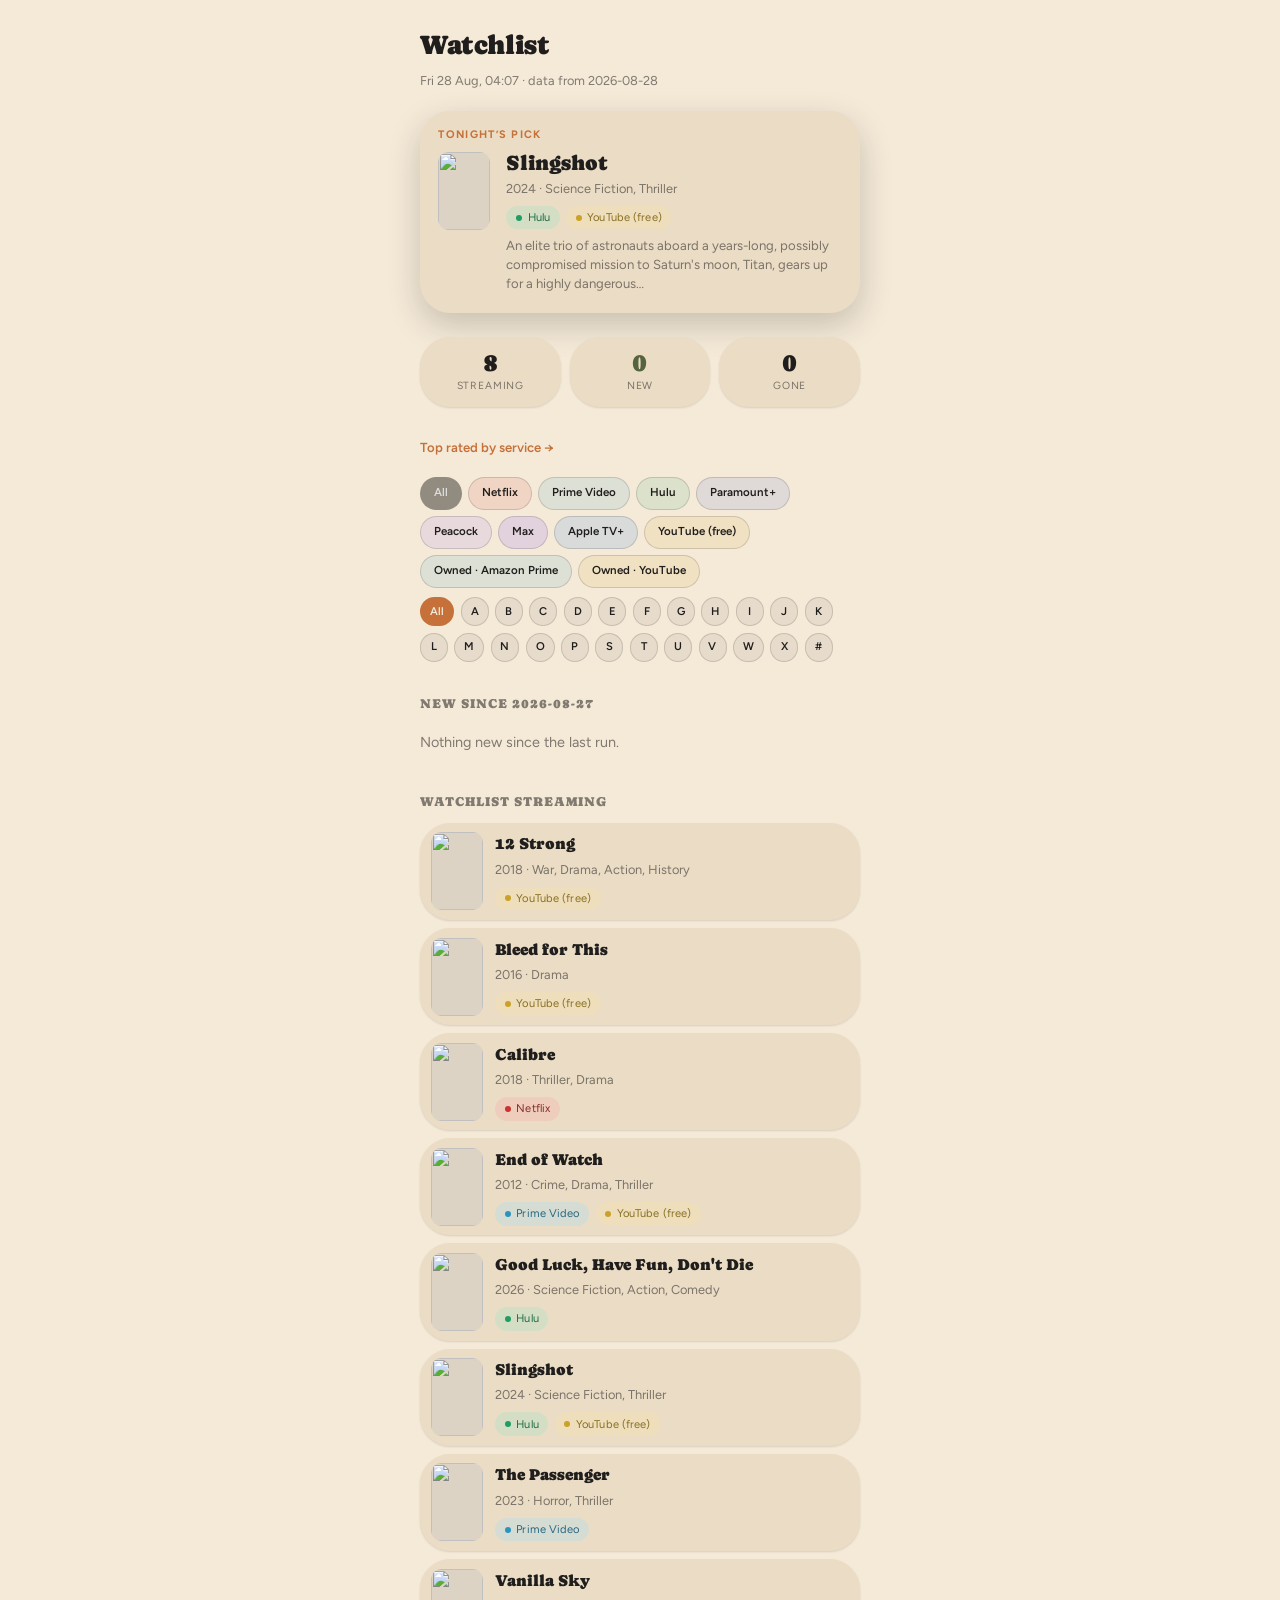
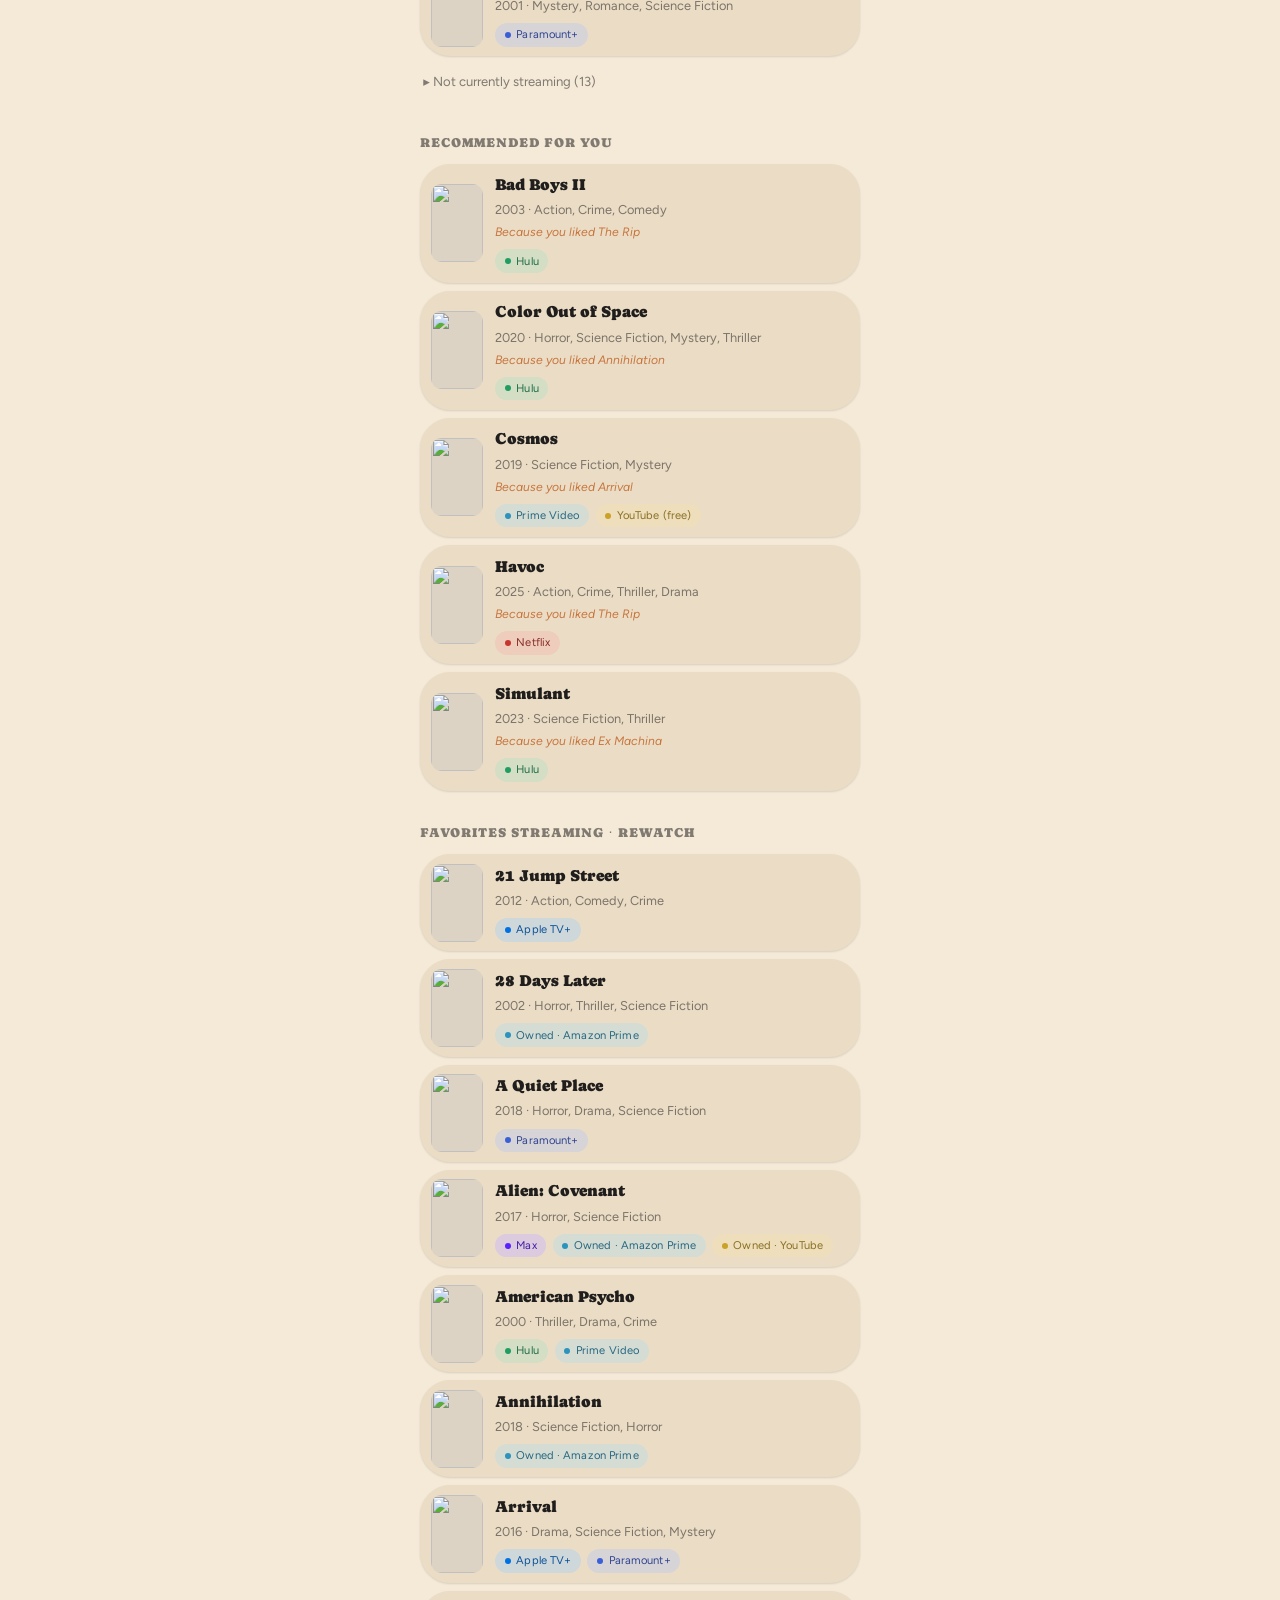
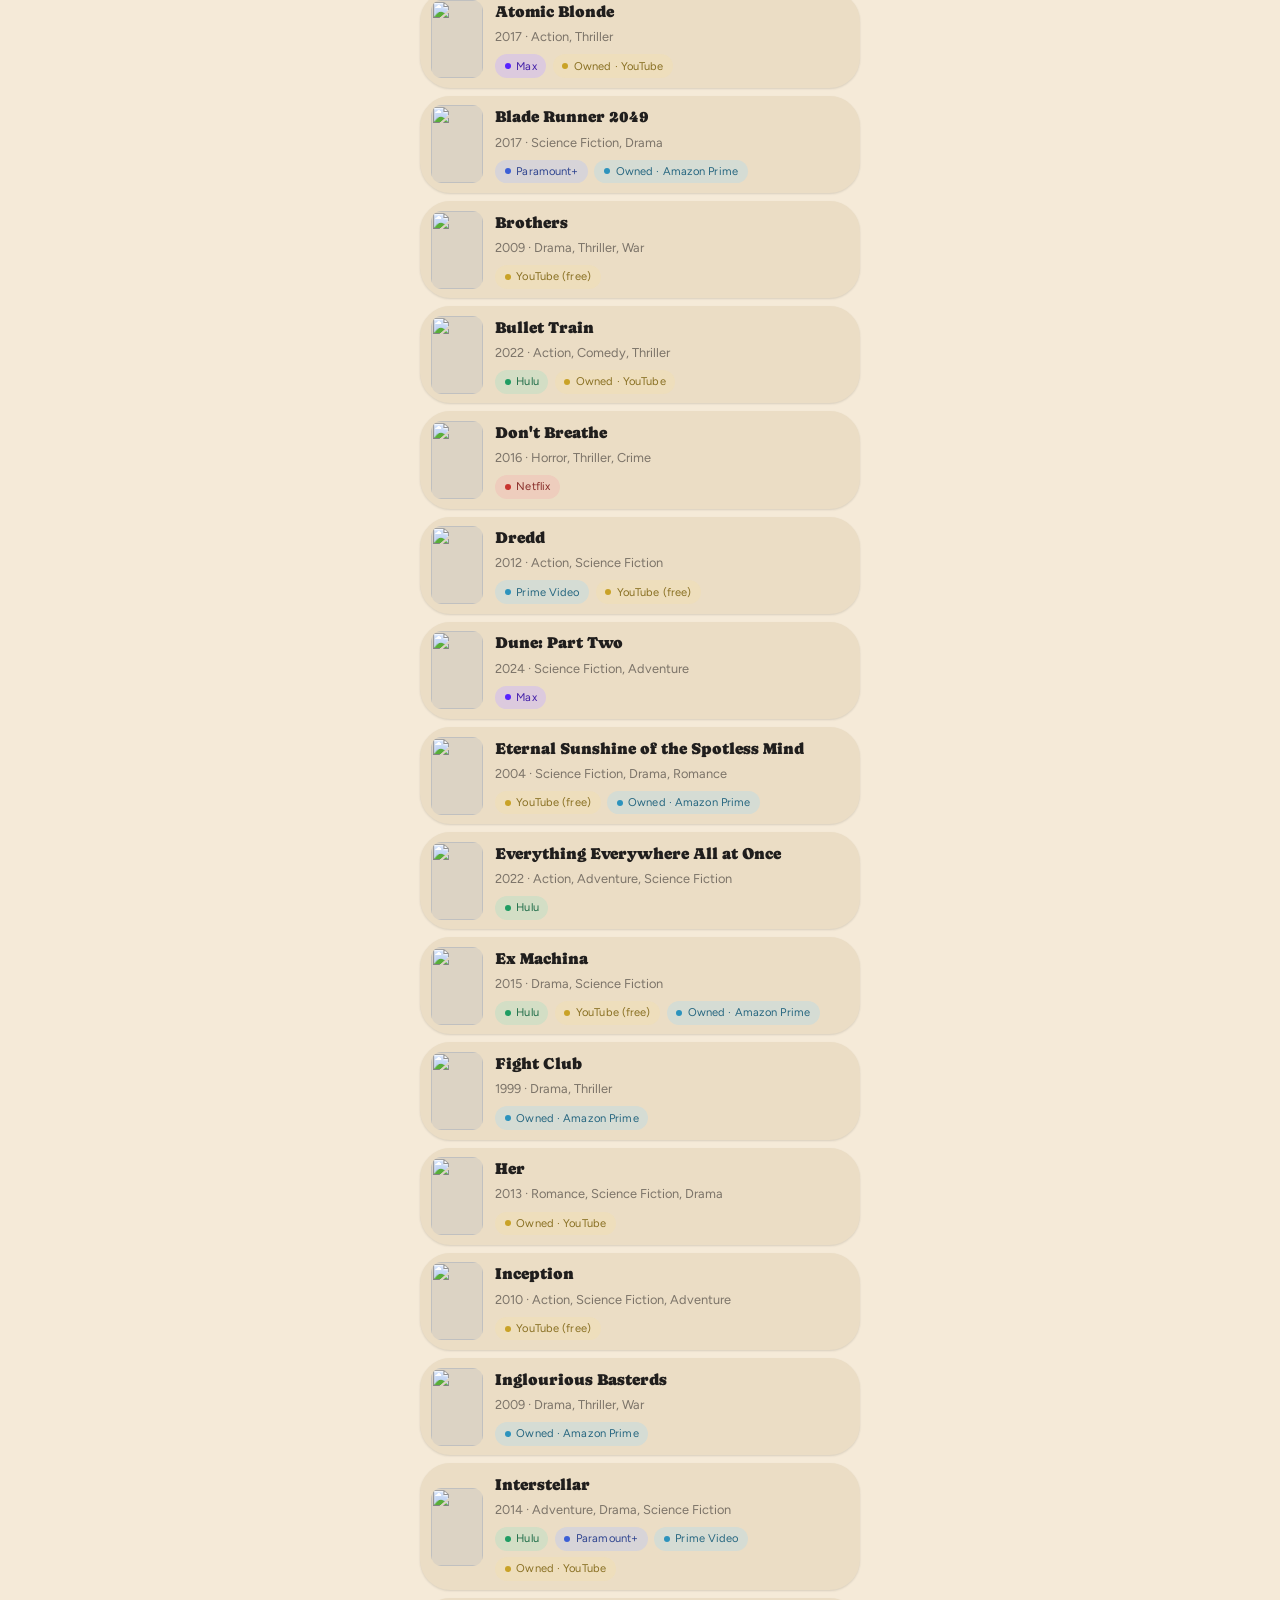
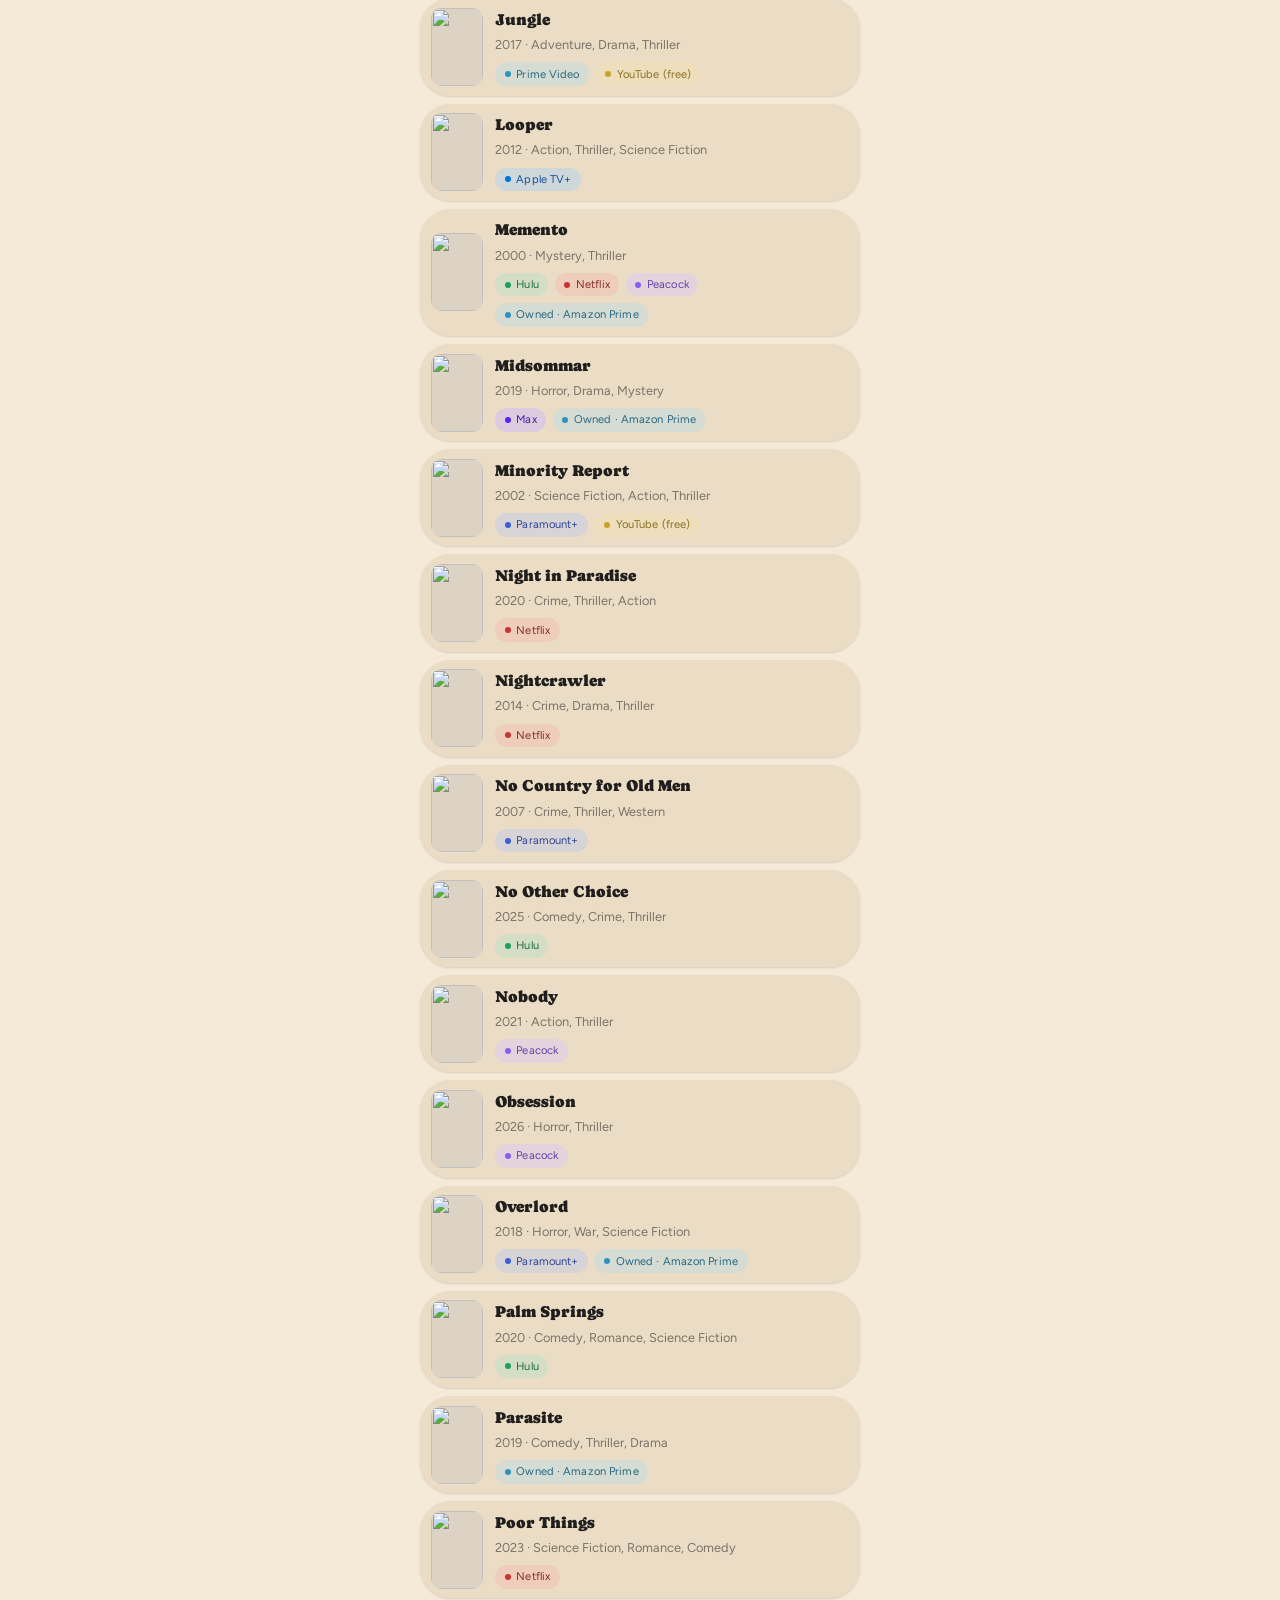
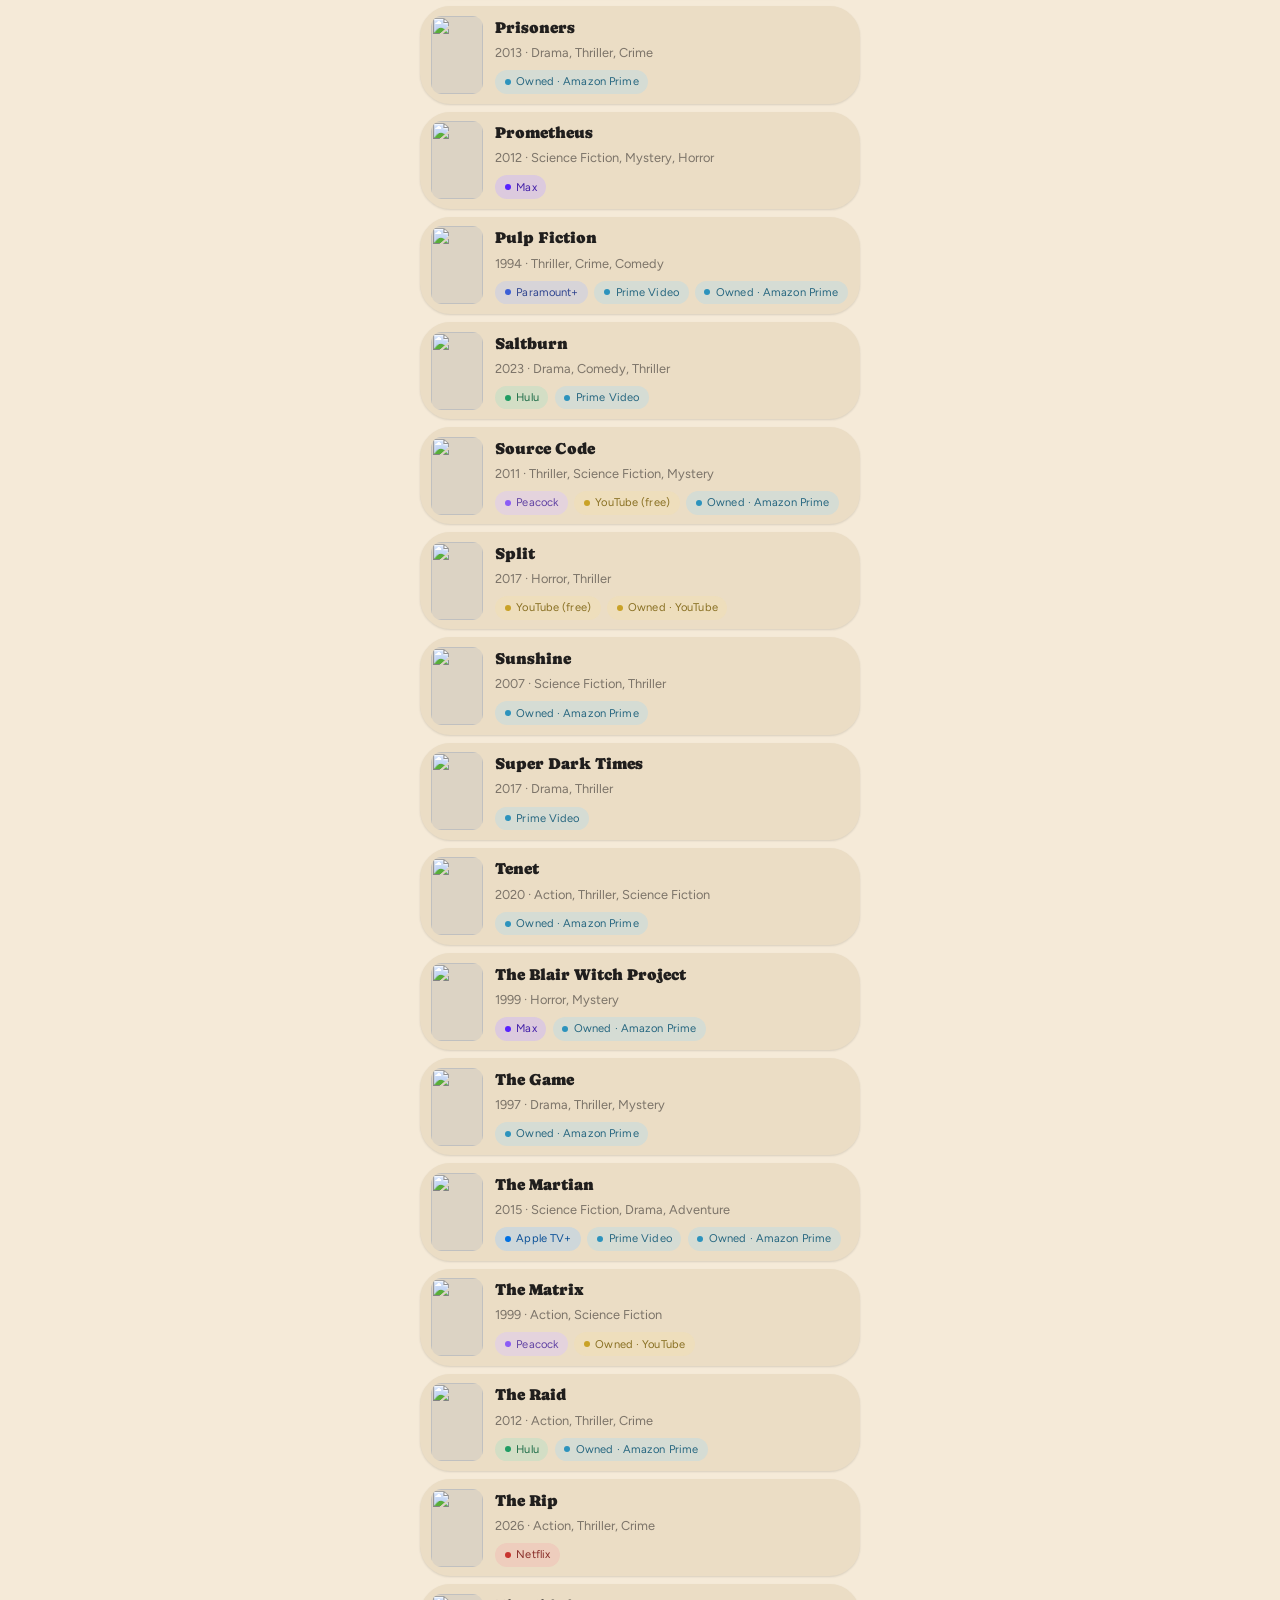
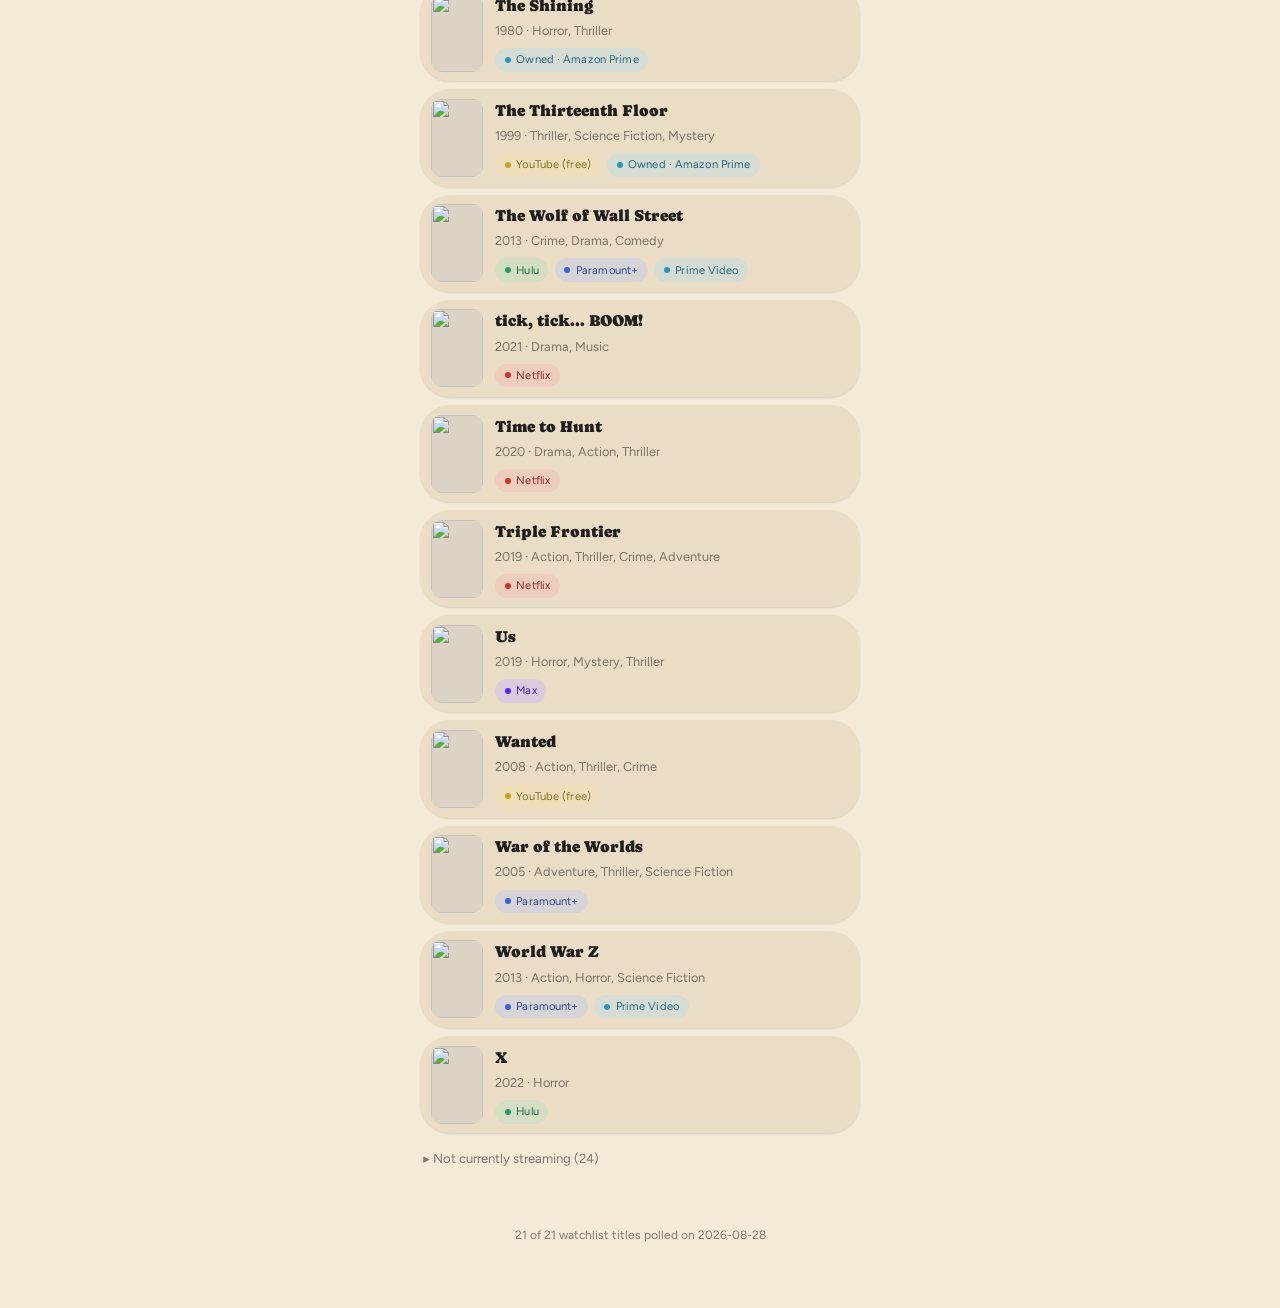
==== commit 2f59fbbc: "watchlist: sync 2026-08-28" ====
--- a/docs/index.html
+++ b/docs/index.html
@@ -447,7 +447,7 @@
 <input type="radio" name="alpha" id="alpha-num" class="filter-radio">
 <main>
   <h1>Watchlist</h1>
-  <p class="stamp">Thu 27 Aug, 04:19 · data from 2026-08-27</p>
+  <p class="stamp">Fri 28 Aug, 04:07 · data from 2026-08-28</p>
   
   <a href="#m916728" class="hero-card elev-lg"><div class="hero-kicker">Tonight’s pick</div><div class="hero-body"><img class="poster hero-poster" src="https://image.tmdb.org/t/p/w92/e6cCBe7DQOn9OFdFJ0eyVwSC8hR.jpg" alt="" loading="lazy" width="72" height="108"><div class="row-info"><div class="hero-title">Slingshot</div><div class="card-meta">2024 · Science Fiction, Thriller</div><div class="tag-row"><span class="tag" style="--tag-color:#1f9d63"><span class="tag-dot"></span>Hulu</span><span class="tag" style="--tag-color:#c9a227"><span class="tag-dot"></span>YouTube (free)</span></div><p class="hero-blurb">An elite trio of astronauts aboard a years-long, possibly compromised mission to Saturn&#x27;s moon, Titan, gears up for a highly dangerous…</p></div></div></a>
   <div class="counts">
@@ -461,7 +461,7 @@
   <div class="filter-bar"><label class="pill" for="filter-all">All</label><label class="pill" for="filter-netflix" style="--tag-color:#c8342f">Netflix</label><label class="pill" for="filter-prime-video" style="--tag-color:#2c93bd">Prime Video</label><label class="pill" for="filter-hulu" style="--tag-color:#1f9d63">Hulu</label><label class="pill" for="filter-paramount" style="--tag-color:#3b5fd6">Paramount+</label><label class="pill" for="filter-peacock" style="--tag-color:#8b5cf6">Peacock</label><label class="pill" for="filter-max" style="--tag-color:#5822ff">Max</label><label class="pill" for="filter-apple-tv" style="--tag-color:#0071e3">Apple TV+</label><label class="pill" for="filter-youtube-free" style="--tag-color:#c9a227">YouTube (free)</label><label class="pill" for="filter-owned-amazon-prime" style="--tag-color:#2c93bd">Owned · Amazon Prime</label><label class="pill" for="filter-owned-youtube" style="--tag-color:#c9a227">Owned · YouTube</label></div>
   <div class="filter-bar filter-bar-alpha"><label class="pill pill-alpha" for="alpha-all">All</label><label class="pill pill-alpha" for="alpha-a">A</label><label class="pill pill-alpha" for="alpha-b">B</label><label class="pill pill-alpha" for="alpha-c">C</label><label class="pill pill-alpha" for="alpha-d">D</label><label class="pill pill-alpha" for="alpha-e">E</label><label class="pill pill-alpha" for="alpha-f">F</label><label class="pill pill-alpha" for="alpha-g">G</label><label class="pill pill-alpha" for="alpha-h">H</label><label class="pill pill-alpha" for="alpha-i">I</label><label class="pill pill-alpha" for="alpha-j">J</label><label class="pill pill-alpha" for="alpha-k">K</label><label class="pill pill-alpha" for="alpha-l">L</label><label class="pill pill-alpha" for="alpha-m">M</label><label class="pill pill-alpha" for="alpha-n">N</label><label class="pill pill-alpha" for="alpha-o">O</label><label class="pill pill-alpha" for="alpha-p">P</label><label class="pill pill-alpha" for="alpha-s">S</label><label class="pill pill-alpha" for="alpha-t">T</label><label class="pill pill-alpha" for="alpha-u">U</label><label class="pill pill-alpha" for="alpha-v">V</label><label class="pill pill-alpha" for="alpha-w">W</label><label class="pill pill-alpha" for="alpha-x">X</label><label class="pill pill-alpha" for="alpha-num">#</label></div>
 
-  <h2>New since 2026-08-26</h2>
+  <h2>New since 2026-08-27</h2>
   <p class="empty">Nothing new since the last run.</p>
 
   <h2>Watchlist streaming</h2>
@@ -483,7 +483,7 @@
 <li><a class="row-card row-card-off" href="#m1329471" data-initial="c"><div class="row-info"><div class="card-title">Carolina Caroline</div><div class="card-meta">2026 · Crime, Drama, Romance, Thriller</div></div></a></li>
 <li><a class="row-card row-card-off" href="#m2666" data-initial="d"><div class="row-info"><div class="card-title">Dark City</div><div class="card-meta">1998 · Mystery, Science Fiction</div></div></a></li>
 <li><a class="row-card row-card-off" href="#m359642" data-initial="d"><div class="row-info"><div class="card-title">Descent Into Darkness: My European Nightmare</div><div class="card-meta">2013 · Horror, Comedy, Crime, Drama</div></div></a></li>
-<li><a class="row-card row-card-off" href="#m1650534" data-initial="h"><div class="row-info"><div class="card-title">Hollow Trees</div><div class="card-meta">Thriller, Horror</div></div></a></li>
+<li><a class="row-card row-card-off" href="#m1650534" data-initial="h"><div class="row-info"><div class="card-title">Hollow Trees</div><div class="card-meta">2026 · Thriller, Horror</div></div></a></li>
 <li><a class="row-card row-card-off" href="#m524251" data-initial="i"><div class="row-info"><div class="card-title">I See You</div><div class="card-meta">2019 · Horror, Thriller, Mystery</div></div></a></li>
 <li><a class="row-card row-card-off" href="#m1122573" data-initial="i"><div class="row-info"><div class="card-title">In the Grey</div><div class="card-meta">2026 · Action, Thriller</div></div></a></li>
 <li><a class="row-card row-card-off" href="#m340666" data-initial="n"><div class="row-info"><div class="card-title">Nocturnal Animals</div><div class="card-meta">2016 · Drama, Thriller</div></div></a></li>
@@ -496,11 +496,11 @@
 
   <h2>Recommended for you</h2>
   <ul>
-<li><a class="row-card elev-sm" href="#m1215918" data-services="prime-video" data-initial="b"><img class="poster" src="https://image.tmdb.org/t/p/w92/tdUFd56CFC0o6XoAkn4WRNHwqod.jpg" alt="" loading="lazy" width="52" height="78"><div class="row-info"><div class="card-title">Blackwater Lane</div><div class="card-meta">2024 · Thriller, Drama, Mystery, Horror, Crime</div><div class="card-because">Because you liked mother!</div><div class="tag-row"><span class="tag" style="--tag-color:#2c93bd"><span class="tag-dot"></span>Prime Video</span></div></div></a></li>
-<li><a class="row-card elev-sm" href="#m342521" data-services="peacock" data-initial="k"><img class="poster" src="https://image.tmdb.org/t/p/w92/uswOLfIUdDjqSz1x28GR72ffhff.jpg" alt="" loading="lazy" width="52" height="78"><div class="row-info"><div class="card-title">Keanu</div><div class="card-meta">2016 · Action, Comedy, Crime</div><div class="card-because">Because you liked 22 Jump Street</div><div class="tag-row"><span class="tag" style="--tag-color:#8b5cf6"><span class="tag-dot"></span>Peacock</span></div></div></a></li>
-<li><a class="row-card elev-sm" href="#m157547" data-services="prime-video" data-initial="o"><img class="poster" src="https://image.tmdb.org/t/p/w92/yCzR1yKRLiJyTDLgY1ppazXEmdE.jpg" alt="" loading="lazy" width="52" height="78"><div class="row-info"><div class="card-title">Oculus</div><div class="card-meta">2014 · Horror</div><div class="card-because">Because you liked mother!</div><div class="tag-row"><span class="tag" style="--tag-color:#2c93bd"><span class="tag-dot"></span>Prime Video</span></div></div></a></li>
-<li><a class="row-card elev-sm" href="#m865382" data-services="hulu prime-video youtube-free" data-initial="p"><img class="poster" src="https://image.tmdb.org/t/p/w92/2NYd7jKFnilcIOUfDI8o2TOuCmu.jpg" alt="" loading="lazy" width="52" height="78"><div class="row-info"><div class="card-title">Prisoner&#x27;s Daughter</div><div class="card-meta">2023 · Drama, Mystery, Thriller</div><div class="card-because">Because you liked Brothers</div><div class="tag-row"><span class="tag" style="--tag-color:#1f9d63"><span class="tag-dot"></span>Hulu</span><span class="tag" style="--tag-color:#2c93bd"><span class="tag-dot"></span>Prime Video</span><span class="tag" style="--tag-color:#c9a227"><span class="tag-dot"></span>YouTube (free)</span></div></div></a></li>
-<li><a class="row-card elev-sm" href="#m628847" data-services="netflix" data-initial="t"><img class="poster" src="https://image.tmdb.org/t/p/w92/6tpAPeuuqbVnYWWPoOLEDLSBU7a.jpg" alt="" loading="lazy" width="52" height="78"><div class="row-info"><div class="card-title">Trap House</div><div class="card-meta">2025 · Action, Crime, Thriller</div><div class="card-because">Because you liked Time to Hunt</div><div class="tag-row"><span class="tag" style="--tag-color:#c8342f"><span class="tag-dot"></span>Netflix</span></div></div></a></li>
+<li><a class="row-card elev-sm" href="#m8961" data-services="hulu" data-initial="b"><img class="poster" src="https://image.tmdb.org/t/p/w92/yCvB5fG5aEPqa1St7ihY6KEAsHD.jpg" alt="" loading="lazy" width="52" height="78"><div class="row-info"><div class="card-title">Bad Boys II</div><div class="card-meta">2003 · Action, Crime, Comedy</div><div class="card-because">Because you liked The Rip</div><div class="tag-row"><span class="tag" style="--tag-color:#1f9d63"><span class="tag-dot"></span>Hulu</span></div></div></a></li>
+<li><a class="row-card elev-sm" href="#m548473" data-services="hulu" data-initial="c"><img class="poster" src="https://image.tmdb.org/t/p/w92/k7rD7LzlsPS4jmE6Siah0QO4tAc.jpg" alt="" loading="lazy" width="52" height="78"><div class="row-info"><div class="card-title">Color Out of Space</div><div class="card-meta">2020 · Horror, Science Fiction, Mystery, Thriller</div><div class="card-because">Because you liked Annihilation</div><div class="tag-row"><span class="tag" style="--tag-color:#1f9d63"><span class="tag-dot"></span>Hulu</span></div></div></a></li>
+<li><a class="row-card elev-sm" href="#m639771" data-services="prime-video youtube-free" data-initial="c"><img class="poster" src="https://image.tmdb.org/t/p/w92/kDAr2tO1hfZKeDBunuK6hnBFSPY.jpg" alt="" loading="lazy" width="52" height="78"><div class="row-info"><div class="card-title">Cosmos</div><div class="card-meta">2019 · Science Fiction, Mystery</div><div class="card-because">Because you liked Arrival</div><div class="tag-row"><span class="tag" style="--tag-color:#2c93bd"><span class="tag-dot"></span>Prime Video</span><span class="tag" style="--tag-color:#c9a227"><span class="tag-dot"></span>YouTube (free)</span></div></div></a></li>
+<li><a class="row-card elev-sm" href="#m668489" data-services="netflix" data-initial="h"><img class="poster" src="https://image.tmdb.org/t/p/w92/r46leE6PSzLR3pnVzaxx5Q30yUF.jpg" alt="" loading="lazy" width="52" height="78"><div class="row-info"><div class="card-title">Havoc</div><div class="card-meta">2025 · Action, Crime, Thriller, Drama</div><div class="card-because">Because you liked The Rip</div><div class="tag-row"><span class="tag" style="--tag-color:#c8342f"><span class="tag-dot"></span>Netflix</span></div></div></a></li>
+<li><a class="row-card elev-sm" href="#m942199" data-services="hulu" data-initial="s"><img class="poster" src="https://image.tmdb.org/t/p/w92/u7ZwH93eoSf4Cv1ZXJeUgjw4grF.jpg" alt="" loading="lazy" width="52" height="78"><div class="row-info"><div class="card-title">Simulant</div><div class="card-meta">2023 · Science Fiction, Thriller</div><div class="card-because">Because you liked Ex Machina</div><div class="tag-row"><span class="tag" style="--tag-color:#1f9d63"><span class="tag-dot"></span>Hulu</span></div></div></a></li>
 </ul>
 
   <h2>Favorites streaming · rewatch</h2>
@@ -599,120 +599,120 @@
 </ul>
 </details>
 
-  <footer>21 of 21 watchlist titles polled on 2026-08-27</footer>
+  <footer>21 of 21 watchlist titles polled on 2026-08-28</footer>
 </main>
-<div id="m38" class="dialog-target"><a href="#_close" class="dialog-backdrop" tabindex="-1" aria-hidden="true"></a><div class="dialog elev-lg" role="dialog" aria-modal="true" aria-labelledby="m38-title"><a href="#_close" class="dialog-close" aria-label="Close">✕</a><div class="dialog-head"><img class="poster dialog-poster" src="https://image.tmdb.org/t/p/w154/5MwkWH9tYHv3mV9OdYTMR5qreIz.jpg" alt="" loading="lazy" width="84" height="126"><div><div id="m38-title" class="dialog-title">Eternal Sunshine of the Spotless Mind</div><div class="card-meta">2004 · 108 min · R</div><div class="card-meta">Science Fiction, Drama, Romance · Directed by Michel Gondry</div><div class="card-meta">Starring Jim Carrey, Kate Winslet, Kirsten Dunst, Mark Ruffalo</div><div class="score">★ 8.1<span class="text-muted"> · 16,597 votes</span></div></div></div><div class="tag-row"><span class="tag" style="--tag-color:#c9a227"><span class="tag-dot"></span>YouTube (free)</span><span class="tag" style="--tag-color:#2c93bd"><span class="tag-dot"></span>Owned · Amazon Prime</span></div><p class="dialog-body">Joel Barish, heartbroken that his girlfriend underwent a procedure to erase him from her memory, decides to do the same. However, as he watches his memories of her fade away, he realises that he still loves her, and may be too late to correct his mistake.</p><div class="similar-block"><div class="similar-head">More like this</div><div class="similar-grid"><a class="similar-tile" href="https://www.themoviedb.org/movie/513409"><img class="poster similar-poster" src="https://image.tmdb.org/t/p/w92/oyKnosHXQ7kkhlGwqsWOvn4RgKR.jpg" alt="" loading="lazy" width="68" height="102"><div class="similar-title">Earthquake Bird</div><div class="similar-year">2019</div></a><a class="similar-tile" href="https://www.themoviedb.org/movie/790459"><img class="poster similar-poster" src="https://image.tmdb.org/t/p/w92/q04g3un61aeBoheQEso7enM28AF.jpg" alt="" loading="lazy" width="68" height="102"><div class="similar-title">Fingernails</div><div class="similar-year">2023</div></a><a class="similar-tile" href="https://www.themoviedb.org/movie/10362"><img class="poster similar-poster" src="https://image.tmdb.org/t/p/w92/za9GJrLmGLzouaqozaKvAm6zrsq.jpg" alt="" loading="lazy" width="68" height="102"><div class="similar-title">Two Lovers</div><div class="similar-year">2008</div></a><a class="similar-tile" href="https://www.themoviedb.org/movie/16229"><img class="poster similar-poster" src="https://image.tmdb.org/t/p/w92/4QB1h6mxlmQVM8BtYMybTwL2foc.jpg" alt="" loading="lazy" width="68" height="102"><div class="similar-title">Prozac Nation</div><div class="similar-year">2003</div></a><a class="similar-tile" href="https://www.themoviedb.org/movie/814757"><img class="poster similar-poster" src="https://image.tmdb.org/t/p/w92/h84SnIQF91Gz2Fv1OpMJ3245t4i.jpg" alt="" loading="lazy" width="68" height="102"><div class="similar-title">Empire of Light</div><div class="similar-year">2022</div></a></div></div><p class="dialog-link"><a href="https://www.youtube.com/watch?v=c2e-bj6qy8Y">▶ Watch trailer</a> · <a href="https://www.themoviedb.org/movie/38">Full cast, reviews, and rental prices on TMDB →</a></p></div></div>
-<div id="m74" class="dialog-target"><a href="#_close" class="dialog-backdrop" tabindex="-1" aria-hidden="true"></a><div class="dialog elev-lg" role="dialog" aria-modal="true" aria-labelledby="m74-title"><a href="#_close" class="dialog-close" aria-label="Close">✕</a><div class="dialog-head"><img class="poster dialog-poster" src="https://image.tmdb.org/t/p/w154/6Biy7R9LfumYshur3YKhpj56MpB.jpg" alt="" loading="lazy" width="84" height="126"><div><div id="m74-title" class="dialog-title">War of the Worlds</div><div class="card-meta">2005 · 117 min · PG-13</div><div class="card-meta">Adventure, Thriller, Science Fiction · Directed by Steven Spielberg</div><div class="card-meta">Starring Tom Cruise, Dakota Fanning, Miranda Otto, Justin Chatwin</div><div class="score">★ 6.6<span class="text-muted"> · 9,409 votes</span></div></div></div><div class="tag-row"><span class="tag" style="--tag-color:#3b5fd6"><span class="tag-dot"></span>Paramount+</span></div><p class="dialog-body">Ray Ferrier is a divorced dockworker and less-than-perfect father. Soon after his ex-wife and her new husband drop off his teenage son and young daughter for a rare weekend visit, a strange and powerful lightning storm touches down.</p><div class="similar-block"><div class="similar-head">More like this</div><div class="similar-grid"><a class="similar-tile" href="https://www.themoviedb.org/movie/198663"><img class="poster similar-poster" src="https://image.tmdb.org/t/p/w92/ode14q7WtDugFDp78fo9lCsmay9.jpg" alt="" loading="lazy" width="68" height="102"><div class="similar-title">The Maze Runner</div><div class="similar-year">2014</div></a><a class="similar-tile" href="https://www.themoviedb.org/movie/299687"><img class="poster similar-poster" src="https://image.tmdb.org/t/p/w92/ja34BV577dtjWl2S5G1tB93IjYb.jpg" alt="" loading="lazy" width="68" height="102"><div class="similar-title">The 5th Wave</div><div class="similar-year">2016</div></a><a class="similar-tile" href="https://www.themoviedb.org/movie/840464"><img class="poster similar-poster" src="https://image.tmdb.org/t/p/w92/z2tqCJLsw6uEJ8nJV8BsQXGa3dr.jpg" alt="" loading="lazy" width="68" height="102"><div class="similar-title">Greenland 2: Migration</div><div class="similar-year">2026</div></a><a class="similar-tile" href="https://www.themoviedb.org/movie/4858"><img class="poster similar-poster" src="https://image.tmdb.org/t/p/w92/oS5rMuJXwNZZPx0ojhvjgduglD2.jpg" alt="" loading="lazy" width="68" height="102"><div class="similar-title">The Invasion</div><div class="similar-year">2007</div></a><a class="similar-tile" href="https://www.themoviedb.org/movie/1275779"><img class="poster similar-poster" src="https://image.tmdb.org/t/p/w92/AnJ8IQJI23hNpYXVNaythu061Ru.jpg" alt="" loading="lazy" width="68" height="102"><div class="similar-title">Disclosure Day</div><div class="similar-year">2026</div></a></div></div><p class="dialog-link"><a href="https://www.youtube.com/watch?v=TLnQXsKn5-E">▶ Watch trailer</a> · <a href="https://www.themoviedb.org/movie/74">Full cast, reviews, and rental prices on TMDB →</a></p></div></div>
-<div id="m77" class="dialog-target"><a href="#_close" class="dialog-backdrop" tabindex="-1" aria-hidden="true"></a><div class="dialog elev-lg" role="dialog" aria-modal="true" aria-labelledby="m77-title"><a href="#_close" class="dialog-close" aria-label="Close">✕</a><div class="dialog-head"><img class="poster dialog-poster" src="https://image.tmdb.org/t/p/w154/nzlv62aC0octS5AklAiWpXLX9Z0.jpg" alt="" loading="lazy" width="84" height="126"><div><div id="m77-title" class="dialog-title">Memento</div><div class="card-meta">2000 · 113 min · R</div><div class="card-meta">Mystery, Thriller · Directed by Christopher Nolan</div><div class="card-meta">Starring Guy Pearce, Carrie-Anne Moss, Joe Pantoliano, Mark Boone Junior</div><div class="score">★ 8.2<span class="text-muted"> · 16,593 votes</span></div></div></div><div class="tag-row"><span class="tag" style="--tag-color:#1f9d63"><span class="tag-dot"></span>Hulu</span><span class="tag" style="--tag-color:#c8342f"><span class="tag-dot"></span>Netflix</span><span class="tag" style="--tag-color:#8b5cf6"><span class="tag-dot"></span>Peacock</span><span class="tag" style="--tag-color:#2c93bd"><span class="tag-dot"></span>Owned · Amazon Prime</span></div><p class="dialog-body">Leonard Shelby is tracking down the man who raped and murdered his wife. The difficulty of locating his wife&#x27;s killer, however, is compounded by the fact that he suffers from a rare, untreatable form of short-term memory loss. Although he can recall details of life before his accident, Leonard cannot remember what happened fifteen minutes ago, where he&#x27;s going, or why.</p><div class="similar-block"><div class="similar-head">More like this</div><div class="similar-grid"><a class="similar-tile" href="https://www.themoviedb.org/movie/301355"><img class="poster similar-poster" src="https://image.tmdb.org/t/p/w92/btEH0gxtMPg1B3cr3xTZ2eF1Z3Y.jpg" alt="" loading="lazy" width="68" height="102"><div class="similar-title">Message from the King</div><div class="similar-year">2017</div></a><a class="similar-tile" href="https://www.themoviedb.org/movie/638"><img class="poster similar-poster" src="https://image.tmdb.org/t/p/w92/fdTtij6H0sX9AzIjUeynh5zbfm7.jpg" alt="" loading="lazy" width="68" height="102"><div class="similar-title">Lost Highway</div><div class="similar-year">1997</div></a><a class="similar-tile" href="https://www.themoviedb.org/movie/978592"><img class="poster similar-poster" src="https://image.tmdb.org/t/p/w92/5DwQhh1HvTo7edaOeMX49NUyZqy.jpg" alt="" loading="lazy" width="68" height="102"><div class="similar-title">Sleeping Dogs</div><div class="similar-year">2024</div></a><a class="similar-tile" href="https://www.themoviedb.org/movie/68727"><img class="poster similar-poster" src="https://image.tmdb.org/t/p/w92/rR3F4fIn0JUJa1hlq2focd2W3zH.jpg" alt="" loading="lazy" width="68" height="102"><div class="similar-title">Trance</div><div class="similar-year">2013</div></a><a class="similar-tile" href="https://www.themoviedb.org/movie/522406"><img class="poster similar-poster" src="https://image.tmdb.org/t/p/w92/z8DPeAno9IT47gCQBrKqJ9czUyI.jpg" alt="" loading="lazy" width="68" height="102"><div class="similar-title">Flashback</div><div class="similar-year">2021</div></a></div></div><p class="dialog-link"><a href="https://www.youtube.com/watch?v=Rq9eM4ZXRgs">▶ Watch trailer</a> · <a href="https://www.themoviedb.org/movie/77">Full cast, reviews, and rental prices on TMDB →</a></p></div></div>
-<div id="m170" class="dialog-target"><a href="#_close" class="dialog-backdrop" tabindex="-1" aria-hidden="true"></a><div class="dialog elev-lg" role="dialog" aria-modal="true" aria-labelledby="m170-title"><a href="#_close" class="dialog-close" aria-label="Close">✕</a><div class="dialog-head"><img class="poster dialog-poster" src="https://image.tmdb.org/t/p/w154/sQckQRt17VaWbo39GIu0TMOiszq.jpg" alt="" loading="lazy" width="84" height="126"><div><div id="m170-title" class="dialog-title">28 Days Later</div><div class="card-meta">2002 · 113 min · R</div><div class="card-meta">Horror, Thriller, Science Fiction · Directed by Danny Boyle</div><div class="card-meta">Starring Cillian Murphy, Naomie Harris, Brendan Gleeson, Megan Burns</div><div class="score">★ 7.2<span class="text-muted"> · 8,756 votes</span></div></div></div><div class="tag-row"><span class="tag" style="--tag-color:#2c93bd"><span class="tag-dot"></span>Owned · Amazon Prime</span></div><p class="dialog-body">Twenty-eight days after a killer virus was accidentally unleashed from a British research facility, a small group of London survivors are caught in a desperate struggle to protect themselves from the infected. Carried by animals and humans, the virus turns those it infects into homicidal maniacs -- and it&#x27;s absolutely impossible to contain.</p><div class="similar-block"><div class="similar-head">More like this</div><div class="similar-grid"><a class="similar-tile" href="https://www.themoviedb.org/movie/1141182"><img class="poster similar-poster" src="https://image.tmdb.org/t/p/w92/dQdIj2OYELhLzECWONY932wGRxA.jpg" alt="" loading="lazy" width="68" height="102"><div class="similar-title">Die Alone</div><div class="similar-year">2024</div></a><a class="similar-tile" href="https://www.themoviedb.org/movie/1148027"><img class="poster similar-poster" src="https://image.tmdb.org/t/p/w92/x42j045m9NfxI164KOQKg9BbleD.jpg" alt="" loading="lazy" width="68" height="102"><div class="similar-title">New Life</div><div class="similar-year">2023</div></a><a class="similar-tile" href="https://www.themoviedb.org/movie/360784"><img class="poster similar-poster" src="https://image.tmdb.org/t/p/w92/mPuaHaczkoJDzlYD9GyXiDjMXig.jpg" alt="" loading="lazy" width="68" height="102"><div class="similar-title">Hidden</div><div class="similar-year">2015</div></a><a class="similar-tile" href="https://www.themoviedb.org/movie/23963"><img class="poster similar-poster" src="https://image.tmdb.org/t/p/w92/4wWMvurzg1AoArX57pqsPWwhps2.jpg" alt="" loading="lazy" width="68" height="102"><div class="similar-title">Pontypool</div><div class="similar-year">2009</div></a><a class="similar-tile" href="https://www.themoviedb.org/movie/924"><img class="poster similar-poster" src="https://image.tmdb.org/t/p/w92/ttquyxStEEctzghtA2f4PUGprDr.jpg" alt="" loading="lazy" width="68" height="102"><div class="similar-title">Dawn of the Dead</div><div class="similar-year">2004</div></a></div></div><p class="dialog-link"><a href="https://www.youtube.com/watch?v=mWEhfF27O0c">▶ Watch trailer</a> · <a href="https://www.themoviedb.org/movie/170">Full cast, reviews, and rental prices on TMDB →</a></p></div></div>
-<div id="m180" class="dialog-target"><a href="#_close" class="dialog-backdrop" tabindex="-1" aria-hidden="true"></a><div class="dialog elev-lg" role="dialog" aria-modal="true" aria-labelledby="m180-title"><a href="#_close" class="dialog-close" aria-label="Close">✕</a><div class="dialog-head"><img class="poster dialog-poster" src="https://image.tmdb.org/t/p/w154/qtgFcnwh9dAFLocsDk2ySDVS8UF.jpg" alt="" loading="lazy" width="84" height="126"><div><div id="m180-title" class="dialog-title">Minority Report</div><div class="card-meta">2002 · 145 min · PG-13</div><div class="card-meta">Science Fiction, Action, Thriller · Directed by Steven Spielberg</div><div class="card-meta">Starring Tom Cruise, Colin Farrell, Samantha Morton, Max von Sydow</div><div class="score">★ 7.4<span class="text-muted"> · 9,831 votes</span></div></div></div><div class="tag-row"><span class="tag" style="--tag-color:#3b5fd6"><span class="tag-dot"></span>Paramount+</span><span class="tag" style="--tag-color:#c9a227"><span class="tag-dot"></span>YouTube (free)</span></div><p class="dialog-body">John Anderton is a top &#x27;Precrime&#x27; cop in the late-21st century, when technology can predict crimes before they&#x27;re committed. But Anderton becomes the quarry when another investigator targets him for a murder charge.</p><div class="similar-block"><div class="similar-head">More like this</div><div class="similar-grid"><a class="similar-tile" href="https://www.themoviedb.org/movie/10133"><img class="poster similar-poster" src="https://image.tmdb.org/t/p/w92/7wYwmDuCbdKF7sAcLj7eqrNaiam.jpg" alt="" loading="lazy" width="68" height="102"><div class="similar-title">Cypher</div><div class="similar-year">2002</div></a><a class="similar-tile" href="https://www.themoviedb.org/movie/262504"><img class="poster similar-poster" src="https://image.tmdb.org/t/p/w92/faq9JlF8znUGQ5p3En1W61Fi5p0.jpg" alt="" loading="lazy" width="68" height="102"><div class="similar-title">Allegiant</div><div class="similar-year">2016</div></a><a class="similar-tile" href="https://www.themoviedb.org/movie/1738"><img class="poster similar-poster" src="https://image.tmdb.org/t/p/w92/wtBOCJBCP0MWNjmBwjMAzbwgtTK.jpg" alt="" loading="lazy" width="68" height="102"><div class="similar-title">Next</div><div class="similar-year">2007</div></a><a class="similar-tile" href="https://www.themoviedb.org/movie/9620"><img class="poster similar-poster" src="https://image.tmdb.org/t/p/w92/h0BWaPnWYXwbCXF69DxS0YWcVy2.jpg" alt="" loading="lazy" width="68" height="102"><div class="similar-title">Paycheck</div><div class="similar-year">2003</div></a><a class="similar-tile" href="https://www.themoviedb.org/movie/1023915"><img class="poster similar-poster" src="https://image.tmdb.org/t/p/w92/l67ir3kU53FYd6Vjwhqrkih1H1P.jpg" alt="" loading="lazy" width="68" height="102"><div class="similar-title">2073</div><div class="similar-year">2024</div></a></div></div><p class="dialog-link"><a href="https://www.youtube.com/watch?v=3JNsNp2DVSE">▶ Watch trailer</a> · <a href="https://www.themoviedb.org/movie/180">Full cast, reviews, and rental prices on TMDB →</a></p></div></div>
-<div id="m445" class="dialog-target"><a href="#_close" class="dialog-backdrop" tabindex="-1" aria-hidden="true"></a><div class="dialog elev-lg" role="dialog" aria-modal="true" aria-labelledby="m445-title"><a href="#_close" class="dialog-close" aria-label="Close">✕</a><div class="dialog-head"><img class="poster dialog-poster" src="https://image.tmdb.org/t/p/w154/vTzjRi0Uhy0tt3Rjw8SARZZJHlX.jpg" alt="" loading="lazy" width="84" height="126"><div><div id="m445-title" class="dialog-title">Caché</div><div class="card-meta">2005 · 118 min · R</div><div class="card-meta">Mystery, Drama, Thriller · Directed by Michael Haneke</div><div class="card-meta">Starring Daniel Auteuil, Juliette Binoche, Annie Girardot, Bernard Le Coq</div><div class="score">★ 7.0<span class="text-muted"> · 1,288 votes</span></div></div></div><div class="tag-row"><span class="tag tag-neutral">Not currently streaming</span></div><div class="card-meta">Rentable on Amazon Video, Apple TV Store, Fandango At Home, Google Play Movies, YouTube</div><p class="dialog-body">As the host of a literary TV show, Georges begins receiving anonymously filmed videos of his family alongside cryptic, disturbing drawings, but as the tapes become increasingly intimate, they reveal a stalker who has known him for a very long time.</p><div class="similar-block"><div class="similar-head">More like this</div><div class="similar-grid"><a class="similar-tile" href="https://www.themoviedb.org/movie/602147"><img class="poster similar-poster" src="https://image.tmdb.org/t/p/w92/rEpfvgTQsc768zNND0SjMelbnLH.jpg" alt="" loading="lazy" width="68" height="102"><div class="similar-title">Inheritance</div><div class="similar-year">2020</div></a><a class="similar-tile" href="https://www.themoviedb.org/movie/1586"><img class="poster similar-poster" src="https://image.tmdb.org/t/p/w92/hvzw4wufKZkDCTPVeG71Z7pGfZh.jpg" alt="" loading="lazy" width="68" height="102"><div class="similar-title">Secret Window</div><div class="similar-year">2004</div></a><a class="similar-tile" href="https://www.themoviedb.org/movie/340676"><img class="poster similar-poster" src="https://image.tmdb.org/t/p/w92/cdm6qZgmbaIwjKBZnUSGWS4eyM2.jpg" alt="" loading="lazy" width="68" height="102"><div class="similar-title">Personal Shopper</div><div class="similar-year">2016</div></a><a class="similar-tile" href="https://www.themoviedb.org/movie/471506"><img class="poster similar-poster" src="https://image.tmdb.org/t/p/w92/9hBpFyJ3pGdupXbaC2L7nGvLMBn.jpg" alt="" loading="lazy" width="68" height="102"><div class="similar-title">Greta</div><div class="similar-year">2019</div></a><a class="similar-tile" href="https://www.themoviedb.org/movie/579047"><img class="poster similar-poster" src="https://image.tmdb.org/t/p/w92/17siH6wJRQ2jZiqz9BWUhy1UtZ.jpg" alt="" loading="lazy" width="68" height="102"><div class="similar-title">Reminiscence</div><div class="similar-year">2021</div></a></div></div><p class="dialog-link"><a href="https://www.youtube.com/watch?v=pvT_9TqIEtM">▶ Watch trailer</a> · <a href="https://www.themoviedb.org/movie/445">Full cast, reviews, and rental prices on TMDB →</a></p></div></div>
-<div id="m550" class="dialog-target"><a href="#_close" class="dialog-backdrop" tabindex="-1" aria-hidden="true"></a><div class="dialog elev-lg" role="dialog" aria-modal="true" aria-labelledby="m550-title"><a href="#_close" class="dialog-close" aria-label="Close">✕</a><div class="dialog-head"><img class="poster dialog-poster" src="https://image.tmdb.org/t/p/w154/jSziioSwPVrOy9Yow3XhWIBDjq1.jpg" alt="" loading="lazy" width="84" height="126"><div><div id="m550-title" class="dialog-title">Fight Club</div><div class="card-meta">1999 · 139 min · R</div><div class="card-meta">Drama, Thriller · Directed by David Fincher</div><div class="card-meta">Starring Edward Norton, Brad Pitt, Helena Bonham Carter, Meat Loaf</div><div class="score">★ 8.4<span class="text-muted"> · 32,650 votes</span></div></div></div><div class="tag-row"><span class="tag" style="--tag-color:#2c93bd"><span class="tag-dot"></span>Owned · Amazon Prime</span></div><p class="dialog-body">A ticking-time-bomb insomniac and a slippery soap salesman channel primal male aggression into a shocking new form of therapy. Their concept catches on, with underground &quot;fight clubs&quot; forming in every town, until an eccentric gets in the way and ignites an out-of-control spiral toward oblivion.</p><div class="similar-block"><div class="similar-head">More like this</div><div class="similar-grid"><a class="similar-tile" href="https://www.themoviedb.org/movie/301502"><img class="poster similar-poster" src="https://image.tmdb.org/t/p/w92/mEeHqtnWOR44vLCutEFku2WK6ou.jpg" alt="" loading="lazy" width="68" height="102"><div class="similar-title">Blonde</div><div class="similar-year">2022</div></a><a class="similar-tile" href="https://www.themoviedb.org/movie/638"><img class="poster similar-poster" src="https://image.tmdb.org/t/p/w92/fdTtij6H0sX9AzIjUeynh5zbfm7.jpg" alt="" loading="lazy" width="68" height="102"><div class="similar-title">Lost Highway</div><div class="similar-year">1997</div></a><a class="similar-tile" href="https://www.themoviedb.org/movie/50032"><img class="poster similar-poster" src="https://image.tmdb.org/t/p/w92/vpzjn5QQ9AFNoY6Lr7M8evFXK3l.jpg" alt="" loading="lazy" width="68" height="102"><div class="similar-title">Stuart: A Life Backwards</div><div class="similar-year">2007</div></a><a class="similar-tile" href="https://www.themoviedb.org/movie/187"><img class="poster similar-poster" src="https://image.tmdb.org/t/p/w92/i66G50wATMmPrvpP95f0XP6ZdVS.jpg" alt="" loading="lazy" width="68" height="102"><div class="similar-title">Sin City</div><div class="similar-year">2005</div></a><a class="similar-tile" href="https://www.themoviedb.org/movie/209276"><img class="poster similar-poster" src="https://image.tmdb.org/t/p/w92/cy0A9BUQoL7daCBVFRyyWecoeyu.jpg" alt="" loading="lazy" width="68" height="102"><div class="similar-title">Starred Up</div><div class="similar-year">2014</div></a></div></div><p class="dialog-link"><a href="https://www.youtube.com/watch?v=dfeUzm6KF4g">▶ Watch trailer</a> · <a href="https://www.themoviedb.org/movie/550">Full cast, reviews, and rental prices on TMDB →</a></p></div></div>
-<div id="m603" class="dialog-target"><a href="#_close" class="dialog-backdrop" tabindex="-1" aria-hidden="true"></a><div class="dialog elev-lg" role="dialog" aria-modal="true" aria-labelledby="m603-title"><a href="#_close" class="dialog-close" aria-label="Close">✕</a><div class="dialog-head"><img class="poster dialog-poster" src="https://image.tmdb.org/t/p/w154/dXNAPwY7VrqMAo51EKhhCJfaGb5.jpg" alt="" loading="lazy" width="84" height="126"><div><div id="m603-title" class="dialog-title">The Matrix</div><div class="card-meta">1999 · 136 min · R</div><div class="card-meta">Action, Science Fiction · Directed by Lana Wachowski, Lilly Wachowski</div><div class="card-meta">Starring Keanu Reeves, Laurence Fishburne, Carrie-Anne Moss, Hugo Weaving</div><div class="score">★ 8.3<span class="text-muted"> · 28,487 votes</span></div></div></div><div class="tag-row"><span class="tag" style="--tag-color:#8b5cf6"><span class="tag-dot"></span>Peacock</span><span class="tag" style="--tag-color:#c9a227"><span class="tag-dot"></span>Owned · YouTube</span></div><p class="dialog-body">Set in the 22nd century, The Matrix tells the story of a computer hacker who joins a group of underground insurgents fighting the vast and powerful computers who now rule the earth.</p><div class="similar-block"><div class="similar-head">More like this</div><div class="similar-grid"><a class="similar-tile" href="https://www.themoviedb.org/movie/1738"><img class="poster similar-poster" src="https://image.tmdb.org/t/p/w92/wtBOCJBCP0MWNjmBwjMAzbwgtTK.jpg" alt="" loading="lazy" width="68" height="102"><div class="similar-title">Next</div><div class="similar-year">2007</div></a><a class="similar-tile" href="https://www.themoviedb.org/movie/524434"><img class="poster similar-poster" src="https://image.tmdb.org/t/p/w92/lFByFSLV5WDJEv3KabbdAF959F2.jpg" alt="" loading="lazy" width="68" height="102"><div class="similar-title">Eternals</div><div class="similar-year">2021</div></a><a class="similar-tile" href="https://www.themoviedb.org/movie/412656"><img class="poster similar-poster" src="https://image.tmdb.org/t/p/w92/xAYGdGBGptNkisXRpmhZSry6SPF.jpg" alt="" loading="lazy" width="68" height="102"><div class="similar-title">Chaos Walking</div><div class="similar-year">2021</div></a><a class="similar-tile" href="https://www.themoviedb.org/movie/20526"><img class="poster similar-poster" src="https://image.tmdb.org/t/p/w92/8Nc6R8k7bG8frSiDJo0oLucF7dN.jpg" alt="" loading="lazy" width="68" height="102"><div class="similar-title">TRON: Legacy</div><div class="similar-year">2010</div></a><a class="similar-tile" href="https://www.themoviedb.org/movie/777443"><img class="poster similar-poster" src="https://image.tmdb.org/t/p/w92/sI2NiMU8o65hmIMY0JI9CjJ0p7f.jpg" alt="" loading="lazy" width="68" height="102"><div class="similar-title">The Electric State</div><div class="similar-year">2025</div></a></div></div><p class="dialog-link"><a href="https://www.youtube.com/watch?v=FVI84Dfx2-I">▶ Watch trailer</a> · <a href="https://www.themoviedb.org/movie/603">Full cast, reviews, and rental prices on TMDB →</a></p></div></div>
-<div id="m680" class="dialog-target"><a href="#_close" class="dialog-backdrop" tabindex="-1" aria-hidden="true"></a><div class="dialog elev-lg" role="dialog" aria-modal="true" aria-labelledby="m680-title"><a href="#_close" class="dialog-close" aria-label="Close">✕</a><div class="dialog-head"><img class="poster dialog-poster" src="https://image.tmdb.org/t/p/w154/vQWk5YBFWF4bZaofAbv0tShwBvQ.jpg" alt="" loading="lazy" width="84" height="126"><div><div id="m680-title" class="dialog-title">Pulp Fiction</div><div class="card-meta">1994 · 154 min · R</div><div class="card-meta">Thriller, Crime, Comedy · Directed by Quentin Tarantino</div><div class="card-meta">Starring John Travolta, Samuel L. Jackson, Uma Thurman, Bruce Willis</div><div class="score">★ 8.5<span class="text-muted"> · 30,661 votes</span></div></div></div><div class="tag-row"><span class="tag" style="--tag-color:#3b5fd6"><span class="tag-dot"></span>Paramount+</span><span class="tag" style="--tag-color:#2c93bd"><span class="tag-dot"></span>Prime Video</span><span class="tag" style="--tag-color:#2c93bd"><span class="tag-dot"></span>Owned · Amazon Prime</span></div><p class="dialog-body">A burger-loving hit man, his philosophical partner, a drug-addled gangster&#x27;s moll and a washed-up boxer converge in this sprawling, comedic crime caper. Their adventures unfurl in three stories that ingeniously trip back and forth in time.</p><div class="similar-block"><div class="similar-head">More like this</div><div class="similar-grid"><a class="similar-tile" href="https://www.themoviedb.org/movie/455236"><img class="poster similar-poster" src="https://image.tmdb.org/t/p/w92/bHFKej3Dbr8kGRSRHpkoFHq9TJQ.jpg" alt="" loading="lazy" width="68" height="102"><div class="similar-title">Accident Man</div><div class="similar-year">2018</div></a><a class="similar-tile" href="https://www.themoviedb.org/movie/33152"><img class="poster similar-poster" src="https://image.tmdb.org/t/p/w92/udHRTgyZa1Fh2ryrUbInDviJl6T.jpg" alt="" loading="lazy" width="68" height="102"><div class="similar-title">Who Is Cletis Tout?</div><div class="similar-year">2001</div></a><a class="similar-tile" href="https://www.themoviedb.org/movie/8374"><img class="poster similar-poster" src="https://image.tmdb.org/t/p/w92/wtLUmkWg41xFLpvmUWAN1mm65f6.jpg" alt="" loading="lazy" width="68" height="102"><div class="similar-title">The Boondock Saints</div><div class="similar-year">1999</div></a><a class="similar-tile" href="https://www.themoviedb.org/movie/11517"><img class="poster similar-poster" src="https://image.tmdb.org/t/p/w92/jWBDz6Mf9aQVBiUS76JQsEhvoJl.jpg" alt="" loading="lazy" width="68" height="102"><div class="similar-title">Money Train</div><div class="similar-year">1995</div></a><a class="similar-tile" href="https://www.themoviedb.org/movie/20411"><img class="poster similar-poster" src="https://image.tmdb.org/t/p/w92/kI6Wpkz5FzkomIDDRtMIsDjMhnh.jpg" alt="" loading="lazy" width="68" height="102"><div class="similar-title">Until Death</div><div class="similar-year">2007</div></a></div></div><p class="dialog-link"><a href="https://www.youtube.com/watch?v=tGpTpVyI_OQ">▶ Watch trailer</a> · <a href="https://www.themoviedb.org/movie/680">Full cast, reviews, and rental prices on TMDB →</a></p></div></div>
-<div id="m694" class="dialog-target"><a href="#_close" class="dialog-backdrop" tabindex="-1" aria-hidden="true"></a><div class="dialog elev-lg" role="dialog" aria-modal="true" aria-labelledby="m694-title"><a href="#_close" class="dialog-close" aria-label="Close">✕</a><div class="dialog-head"><img class="poster dialog-poster" src="https://image.tmdb.org/t/p/w154/uAR0AWqhQL1hQa69UDEbb2rE5Wx.jpg" alt="" loading="lazy" width="84" height="126"><div><div id="m694-title" class="dialog-title">The Shining</div><div class="card-meta">1980 · 144 min · R</div><div class="card-meta">Horror, Thriller · Directed by Stanley Kubrick</div><div class="card-meta">Starring Jack Nicholson, Shelley Duvall, Danny Lloyd, Scatman Crothers</div><div class="score">★ 8.2<span class="text-muted"> · 19,227 votes</span></div></div></div><div class="tag-row"><span class="tag" style="--tag-color:#2c93bd"><span class="tag-dot"></span>Owned · Amazon Prime</span></div><p class="dialog-body">Jack Torrance accepts a caretaker job at the Overlook Hotel, where he, along with his wife Wendy and their son Danny, must live isolated from the rest of the world for the winter. But they aren&#x27;t prepared for the madness that lurks within.</p><div class="similar-block"><div class="similar-head">More like this</div><div class="similar-grid"><a class="similar-tile" href="https://www.themoviedb.org/movie/493922"><img class="poster similar-poster" src="https://image.tmdb.org/t/p/w92/4GFPuL14eXi66V96xBWY73Y9PfR.jpg" alt="" loading="lazy" width="68" height="102"><div class="similar-title">Hereditary</div><div class="similar-year">2018</div></a><a class="similar-tile" href="https://www.themoviedb.org/movie/9946"><img class="poster similar-poster" src="https://image.tmdb.org/t/p/w92/pY8FbKKl3VD0jRI1iDFrwN6alLa.jpg" alt="" loading="lazy" width="68" height="102"><div class="similar-title">End of Days</div><div class="similar-year">1999</div></a><a class="similar-tile" href="https://www.themoviedb.org/movie/474764"><img class="poster similar-poster" src="https://image.tmdb.org/t/p/w92/yake2myhbW7c6dKbmwYDy1i40bm.jpg" alt="" loading="lazy" width="68" height="102"><div class="similar-title">The Lodge</div><div class="similar-year">2020</div></a><a class="similar-tile" href="https://www.themoviedb.org/movie/588"><img class="poster similar-poster" src="https://image.tmdb.org/t/p/w92/r0bEDWO2w4a43K2xTNSF284qOsc.jpg" alt="" loading="lazy" width="68" height="102"><div class="similar-title">Silent Hill</div><div class="similar-year">2006</div></a><a class="similar-tile" href="https://www.themoviedb.org/movie/756999"><img class="poster similar-poster" src="https://image.tmdb.org/t/p/w92/p9ZUzCyy9wRTDuuQexkQ78R2BgF.jpg" alt="" loading="lazy" width="68" height="102"><div class="similar-title">The Black Phone</div><div class="similar-year">2022</div></a></div></div><p class="dialog-link"><a href="https://www.youtube.com/watch?v=jAE7dNurHR4">▶ Watch trailer</a> · <a href="https://www.themoviedb.org/movie/694">Full cast, reviews, and rental prices on TMDB →</a></p></div></div>
-<div id="m1090" class="dialog-target"><a href="#_close" class="dialog-backdrop" tabindex="-1" aria-hidden="true"></a><div class="dialog elev-lg" role="dialog" aria-modal="true" aria-labelledby="m1090-title"><a href="#_close" class="dialog-close" aria-label="Close">✕</a><div class="dialog-head"><img class="poster dialog-poster" src="https://image.tmdb.org/t/p/w154/7oaie3ZBc9UuWZLF24crro1pone.jpg" alt="" loading="lazy" width="84" height="126"><div><div id="m1090-title" class="dialog-title">The Thirteenth Floor</div><div class="card-meta">1999 · 100 min · R</div><div class="card-meta">Thriller, Science Fiction, Mystery · Directed by Josef Rusnak</div><div class="card-meta">Starring Craig Bierko, Armin Mueller-Stahl, Gretchen Mol, Vincent D&#x27;Onofrio</div><div class="score">★ 7.1<span class="text-muted"> · 1,585 votes</span></div></div></div><div class="tag-row"><span class="tag" style="--tag-color:#c9a227"><span class="tag-dot"></span>YouTube (free)</span><span class="tag" style="--tag-color:#2c93bd"><span class="tag-dot"></span>Owned · Amazon Prime</span></div><p class="dialog-body">In Los Angeles, a wealthy man, known as Mr. Fuller, discovers a shocking secret about the world he lives in. Fearing for his life, he leaves a desperate message for a friend of his in the most unexpected place.</p><div class="similar-block"><div class="similar-head">More like this</div><div class="similar-grid"><a class="similar-tile" href="https://www.themoviedb.org/movie/1738"><img class="poster similar-poster" src="https://image.tmdb.org/t/p/w92/wtBOCJBCP0MWNjmBwjMAzbwgtTK.jpg" alt="" loading="lazy" width="68" height="102"><div class="similar-title">Next</div><div class="similar-year">2007</div></a><a class="similar-tile" href="https://www.themoviedb.org/movie/1236153"><img class="poster similar-poster" src="https://image.tmdb.org/t/p/w92/pyok1kZJCfyuFapYXzHcy7BLlQa.jpg" alt="" loading="lazy" width="68" height="102"><div class="similar-title">Mercy</div><div class="similar-year">2026</div></a><a class="similar-tile" href="https://www.themoviedb.org/movie/157353"><img class="poster similar-poster" src="https://image.tmdb.org/t/p/w92/i3JqPtiJWnidaif3UA2K2Eng0hp.jpg" alt="" loading="lazy" width="68" height="102"><div class="similar-title">Transcendence</div><div class="similar-year">2014</div></a><a class="similar-tile" href="https://www.themoviedb.org/movie/604"><img class="poster similar-poster" src="https://image.tmdb.org/t/p/w92/aA5qHS0FbSXO8PxcxUIHbDrJyuh.jpg" alt="" loading="lazy" width="68" height="102"><div class="similar-title">The Matrix Reloaded</div><div class="similar-year">2003</div></a><a class="similar-tile" href="https://www.themoviedb.org/movie/9620"><img class="poster similar-poster" src="https://image.tmdb.org/t/p/w92/h0BWaPnWYXwbCXF69DxS0YWcVy2.jpg" alt="" loading="lazy" width="68" height="102"><div class="similar-title">Paycheck</div><div class="similar-year">2003</div></a></div></div><p class="dialog-link"><a href="https://www.youtube.com/watch?v=UQcOLSaDd1w">▶ Watch trailer</a> · <a href="https://www.themoviedb.org/movie/1090">Full cast, reviews, and rental prices on TMDB →</a></p></div></div>
-<div id="m1272" class="dialog-target"><a href="#_close" class="dialog-backdrop" tabindex="-1" aria-hidden="true"></a><div class="dialog elev-lg" role="dialog" aria-modal="true" aria-labelledby="m1272-title"><a href="#_close" class="dialog-close" aria-label="Close">✕</a><div class="dialog-head"><img class="poster dialog-poster" src="https://image.tmdb.org/t/p/w154/oKGGeJ8qvm0UmClz43VJ31fzPP7.jpg" alt="" loading="lazy" width="84" height="126"><div><div id="m1272-title" class="dialog-title">Sunshine</div><div class="card-meta">2007 · 108 min · R</div><div class="card-meta">Science Fiction, Thriller · Directed by Danny Boyle</div><div class="card-meta">Starring Cillian Murphy, Rose Byrne, Chris Evans, Michelle Yeoh</div><div class="score">★ 7.0<span class="text-muted"> · 4,372 votes</span></div></div></div><div class="tag-row"><span class="tag" style="--tag-color:#2c93bd"><span class="tag-dot"></span>Owned · Amazon Prime</span></div><p class="dialog-body">Fifty years into the future, the sun is dying, and Earth is threatened by arctic temperatures. A team of astronauts is sent to revive the Sun — but the mission fails. Seven years later, a new team is sent to finish the mission as mankind’s last hope.</p><div class="similar-block"><div class="similar-head">More like this</div><div class="similar-grid"><a class="similar-tile" href="https://www.themoviedb.org/movie/1308757"><img class="poster similar-poster" src="https://image.tmdb.org/t/p/w92/ohisXa9ArEoV05ajLfX2T5D6NNF.jpg" alt="" loading="lazy" width="68" height="102"><div class="similar-title">Dead Sea</div><div class="similar-year">2024</div></a><a class="similar-tile" href="https://www.themoviedb.org/movie/534"><img class="poster similar-poster" src="https://image.tmdb.org/t/p/w92/gw6JhlekZgtKUFlDTezq3j5JEPK.jpg" alt="" loading="lazy" width="68" height="102"><div class="similar-title">Terminator Salvation</div><div class="similar-year">2009</div></a><a class="similar-tile" href="https://www.themoviedb.org/movie/605722"><img class="poster similar-poster" src="https://image.tmdb.org/t/p/w92/m5NKltgQqqyoWJNuK18IqEGRG7J.jpg" alt="" loading="lazy" width="68" height="102"><div class="similar-title">Long Distance</div><div class="similar-year">2024</div></a><a class="similar-tile" href="https://www.themoviedb.org/movie/597890"><img class="poster similar-poster" src="https://image.tmdb.org/t/p/w92/gn2vCmWO7jQBBto9SYuBHYZARaU.jpg" alt="" loading="lazy" width="68" height="102"><div class="similar-title">Voyagers</div><div class="similar-year">2021</div></a><a class="similar-tile" href="https://www.themoviedb.org/movie/19898"><img class="poster similar-poster" src="https://image.tmdb.org/t/p/w92/mNMfa6r3pl0EzFIKEkVcxyr6Rc7.jpg" alt="" loading="lazy" width="68" height="102"><div class="similar-title">Pandorum</div><div class="similar-year">2009</div></a></div></div><p class="dialog-link"><a href="https://www.youtube.com/watch?v=Ig1BU6PUt0A">▶ Watch trailer</a> · <a href="https://www.themoviedb.org/movie/1272">Full cast, reviews, and rental prices on TMDB →</a></p></div></div>
-<div id="m1359" class="dialog-target"><a href="#_close" class="dialog-backdrop" tabindex="-1" aria-hidden="true"></a><div class="dialog elev-lg" role="dialog" aria-modal="true" aria-labelledby="m1359-title"><a href="#_close" class="dialog-close" aria-label="Close">✕</a><div class="dialog-head"><img class="poster dialog-poster" src="https://image.tmdb.org/t/p/w154/9uGHEgsiUXjCNq8wdq4r49YL8A1.jpg" alt="" loading="lazy" width="84" height="126"><div><div id="m1359-title" class="dialog-title">American Psycho</div><div class="card-meta">2000 · 102 min · R</div><div class="card-meta">Thriller, Drama, Crime · Directed by Mary Harron</div><div class="card-meta">Starring Christian Bale, Justin Theroux, Josh Lucas, Bill Sage</div><div class="score">★ 7.4<span class="text-muted"> · 12,561 votes</span></div></div></div><div class="tag-row"><span class="tag" style="--tag-color:#1f9d63"><span class="tag-dot"></span>Hulu</span><span class="tag" style="--tag-color:#2c93bd"><span class="tag-dot"></span>Prime Video</span></div><p class="dialog-body">A wealthy New York investment banking executive hides his alternate psychopathic ego from his co-workers and friends as he escalates deeper into his illogical, gratuitous fantasies.</p><div class="similar-block"><div class="similar-head">More like this</div><div class="similar-grid"><a class="similar-tile" href="https://www.themoviedb.org/movie/800158"><img class="poster similar-poster" src="https://image.tmdb.org/t/p/w92/ipkcgvN7h3yZnbYowthloHLKsf4.jpg" alt="" loading="lazy" width="68" height="102"><div class="similar-title">The Killer</div><div class="similar-year">2023</div></a><a class="similar-tile" href="https://www.themoviedb.org/movie/3594"><img class="poster similar-poster" src="https://image.tmdb.org/t/p/w92/iPJwdvgX3I5dEw9QhDOG3hxUvMp.jpg" alt="" loading="lazy" width="68" height="102"><div class="similar-title">The Number 23</div><div class="similar-year">2007</div></a><a class="similar-tile" href="https://www.themoviedb.org/movie/14786"><img class="poster similar-poster" src="https://image.tmdb.org/t/p/w92/4ZeKN0jnXHlyloMFba1Xe4C1ell.jpg" alt="" loading="lazy" width="68" height="102"><div class="similar-title">Gotti</div><div class="similar-year">1996</div></a><a class="similar-tile" href="https://www.themoviedb.org/movie/475557"><img class="poster similar-poster" src="https://image.tmdb.org/t/p/w92/udDclJoHjfjb8Ekgsd4FDteOkCU.jpg" alt="" loading="lazy" width="68" height="102"><div class="similar-title">Joker</div><div class="similar-year">2019</div></a><a class="similar-tile" href="https://www.themoviedb.org/movie/1013601"><img class="poster similar-poster" src="https://image.tmdb.org/t/p/w92/epGF8vv3caKLm6X8PKbD5xirFLa.jpg" alt="" loading="lazy" width="68" height="102"><div class="similar-title">The Alto Knights</div><div class="similar-year">2025</div></a></div></div><p class="dialog-link"><a href="https://www.youtube.com/watch?v=81mibtQWWBg">▶ Watch trailer</a> · <a href="https://www.themoviedb.org/movie/1359">Full cast, reviews, and rental prices on TMDB →</a></p></div></div>
-<div id="m1903" class="dialog-target"><a href="#_close" class="dialog-backdrop" tabindex="-1" aria-hidden="true"></a><div class="dialog elev-lg" role="dialog" aria-modal="true" aria-labelledby="m1903-title"><a href="#_close" class="dialog-close" aria-label="Close">✕</a><div class="dialog-head"><img class="poster dialog-poster" src="https://image.tmdb.org/t/p/w154/cAh2pCiNPftsY3aSqJuIOde7uWr.jpg" alt="" loading="lazy" width="84" height="126"><div><div id="m1903-title" class="dialog-title">Vanilla Sky</div><div class="card-meta">2001 · 136 min · R</div><div class="card-meta">Mystery, Romance, Science Fiction · Directed by Cameron Crowe</div><div class="card-meta">Starring Tom Cruise, Penélope Cruz, Cameron Diaz, Kurt Russell</div><div class="score">★ 6.8<span class="text-muted"> · 4,797 votes</span></div></div></div><div class="tag-row"><span class="tag" style="--tag-color:#3b5fd6"><span class="tag-dot"></span>Paramount+</span></div><p class="dialog-body">David Aames has it all: wealth, good looks and gorgeous women on his arm. But just as he begins falling for the warmhearted Sofia, his face is horribly disfigured in a car accident. That&#x27;s just the beginning of his troubles as the lines between illusion and reality, between life and death, are blurred.</p><div class="similar-block"><div class="similar-head">More like this</div><div class="similar-grid"><a class="similar-tile" href="https://www.themoviedb.org/movie/536437"><img class="poster similar-poster" src="https://image.tmdb.org/t/p/w92/3IhGkkalwXguTlceGSl8XUJZOVI.jpg" alt="" loading="lazy" width="68" height="102"><div class="similar-title">Hypnotic</div><div class="similar-year">2023</div></a><a class="similar-tile" href="https://www.themoviedb.org/movie/411999"><img class="poster similar-poster" src="https://image.tmdb.org/t/p/w92/stSDsKsb4fS6NPzuHwfAWD2jim8.jpg" alt="" loading="lazy" width="68" height="102"><div class="similar-title">OtherLife</div><div class="similar-year">2017</div></a><a class="similar-tile" href="https://www.themoviedb.org/movie/396806"><img class="poster similar-poster" src="https://image.tmdb.org/t/p/w92/xhBTO9n3fxy3HJt7WlR9h9vvVmk.jpg" alt="" loading="lazy" width="68" height="102"><div class="similar-title">Anon</div><div class="similar-year">2018</div></a><a class="similar-tile" href="https://www.themoviedb.org/movie/59457"><img class="poster similar-poster" src="https://image.tmdb.org/t/p/w92/raTEzBZBflPyVhOls4PmrryvPos.jpg" alt="" loading="lazy" width="68" height="102"><div class="similar-title">Womb</div><div class="similar-year">2010</div></a><a class="similar-tile" href="https://www.themoviedb.org/movie/198663"><img class="poster similar-poster" src="https://image.tmdb.org/t/p/w92/ode14q7WtDugFDp78fo9lCsmay9.jpg" alt="" loading="lazy" width="68" height="102"><div class="similar-title">The Maze Runner</div><div class="similar-year">2014</div></a></div></div><p class="dialog-link"><a href="https://www.youtube.com/watch?v=rRUnUbVB-eU">▶ Watch trailer</a> · <a href="https://www.themoviedb.org/movie/1903">Full cast, reviews, and rental prices on TMDB →</a></p></div></div>
-<div id="m2103" class="dialog-target"><a href="#_close" class="dialog-backdrop" tabindex="-1" aria-hidden="true"></a><div class="dialog elev-lg" role="dialog" aria-modal="true" aria-labelledby="m2103-title"><a href="#_close" class="dialog-close" aria-label="Close">✕</a><div class="dialog-head"><img class="poster dialog-poster" src="https://image.tmdb.org/t/p/w154/drdrB1hEZmzFlK1xtW5HMxK3LUJ.jpg" alt="" loading="lazy" width="84" height="126"><div><div id="m2103-title" class="dialog-title">Solaris</div><div class="card-meta">2002 · 99 min · PG-13</div><div class="card-meta">Drama, Science Fiction, Mystery · Directed by Steven Soderbergh</div><div class="card-meta">Starring George Clooney, Natascha McElhone, Viola Davis, Jeremy Davies</div><div class="score">★ 5.9<span class="text-muted"> · 1,500 votes</span></div></div></div><div class="tag-row"><span class="tag tag-neutral">Not currently streaming</span></div><div class="card-meta">Rentable on Amazon Video, Apple TV Store, Fandango At Home, Google Play Movies, YouTube</div><p class="dialog-body">A troubled psychologist is sent to investigate the crew of an isolated research station orbiting a bizarre planet.</p><div class="similar-block"><div class="similar-head">More like this</div><div class="similar-grid"><a class="similar-tile" href="https://www.themoviedb.org/movie/167"><img class="poster similar-poster" src="https://image.tmdb.org/t/p/w92/tafXZX0I6rso7EyoEzfygfTqxq6.jpg" alt="" loading="lazy" width="68" height="102"><div class="similar-title">K-PAX</div><div class="similar-year">2001</div></a><a class="similar-tile" href="https://www.themoviedb.org/movie/566038"><img class="poster similar-poster" src="https://image.tmdb.org/t/p/w92/7B9t8lTFCJQ6GVvSbhrbrA7nsVu.jpg" alt="" loading="lazy" width="68" height="102"><div class="similar-title">Last and First Men</div><div class="similar-year">2020</div></a><a class="similar-tile" href="https://www.themoviedb.org/movie/453405"><img class="poster similar-poster" src="https://image.tmdb.org/t/p/w92/uTALxjQU8e1lhmNjP9nnJ3t2pRU.jpg" alt="" loading="lazy" width="68" height="102"><div class="similar-title">Gemini Man</div><div class="similar-year">2019</div></a><a class="similar-tile" href="https://www.themoviedb.org/movie/426254"><img class="poster similar-poster" src="https://image.tmdb.org/t/p/w92/rvTZFjcNvzPFYJnmdrvSrGvqx67.jpg" alt="" loading="lazy" width="68" height="102"><div class="similar-title">Marjorie Prime</div><div class="similar-year">2017</div></a><a class="similar-tile" href="https://www.themoviedb.org/movie/22824"><img class="poster similar-poster" src="https://image.tmdb.org/t/p/w92/vfnsGUwurUQqlpvArBvUVc9rYXa.jpg" alt="" loading="lazy" width="68" height="102"><div class="similar-title">The Fourth Kind</div><div class="similar-year">2009</div></a></div></div><p class="dialog-link"><a href="https://www.youtube.com/watch?v=mIvv1ZLqd6g">▶ Watch trailer</a> · <a href="https://www.themoviedb.org/movie/2103">Full cast, reviews, and rental prices on TMDB →</a></p></div></div>
-<div id="m2649" class="dialog-target"><a href="#_close" class="dialog-backdrop" tabindex="-1" aria-hidden="true"></a><div class="dialog elev-lg" role="dialog" aria-modal="true" aria-labelledby="m2649-title"><a href="#_close" class="dialog-close" aria-label="Close">✕</a><div class="dialog-head"><img class="poster dialog-poster" src="https://image.tmdb.org/t/p/w154/4UOa079915QjiTA2u5hT2yKVgUu.jpg" alt="" loading="lazy" width="84" height="126"><div><div id="m2649-title" class="dialog-title">The Game</div><div class="card-meta">1997 · 129 min · R</div><div class="card-meta">Drama, Thriller, Mystery · Directed by David Fincher</div><div class="card-meta">Starring Michael Douglas, Sean Penn, Deborah Kara Unger, James Rebhorn</div><div class="score">★ 7.6<span class="text-muted"> · 7,489 votes</span></div></div></div><div class="tag-row"><span class="tag" style="--tag-color:#2c93bd"><span class="tag-dot"></span>Owned · Amazon Prime</span></div><p class="dialog-body">In honor of his birthday, San Francisco banker Nicholas Van Orton, a financial genius and a cold-hearted loner, receives an unusual present from his younger brother, Conrad: a gift certificate to play a unique kind of game. In nary a nanosecond, Nicholas finds himself consumed by a dangerous set of ever-changing rules, unable to distinguish where the charade ends and reality begins.</p><div class="similar-block"><div class="similar-head">More like this</div><div class="similar-grid"><a class="similar-tile" href="https://www.themoviedb.org/movie/870028"><img class="poster similar-poster" src="https://image.tmdb.org/t/p/w92/lUvfTcOZiK0sdcX0WNLPbMyKjGm.jpg" alt="" loading="lazy" width="68" height="102"><div class="similar-title">The Accountant²</div><div class="similar-year">2025</div></a><a class="similar-tile" href="https://www.themoviedb.org/movie/65650"><img class="poster similar-poster" src="https://image.tmdb.org/t/p/w92/fJSdqHzpMeCkXMrILYt1SdGN2sL.jpg" alt="" loading="lazy" width="68" height="102"><div class="similar-title">The Good Doctor</div><div class="similar-year">2011</div></a><a class="similar-tile" href="https://www.themoviedb.org/movie/43549"><img class="poster similar-poster" src="https://image.tmdb.org/t/p/w92/zy6hJYii2PJfMRoUBlULhfuLsgL.jpg" alt="" loading="lazy" width="68" height="102"><div class="similar-title">The Experiment</div><div class="similar-year">2010</div></a><a class="similar-tile" href="https://www.themoviedb.org/movie/28211"><img class="poster similar-poster" src="https://image.tmdb.org/t/p/w92/7VC7Q7GvIhEECIU3fiaRf71mxV6.jpg" alt="" loading="lazy" width="68" height="102"><div class="similar-title">Chloe</div><div class="similar-year">2010</div></a><a class="similar-tile" href="https://www.themoviedb.org/movie/2176"><img class="poster similar-poster" src="https://image.tmdb.org/t/p/w92/16obDcmphjfq17zwWKJlur53fCh.jpg" alt="" loading="lazy" width="68" height="102"><div class="similar-title">The Glass House</div><div class="similar-year">2001</div></a></div></div><p class="dialog-link"><a href="https://www.youtube.com/watch?v=DnhDqMJcKZ4">▶ Watch trailer</a> · <a href="https://www.themoviedb.org/movie/2649">Full cast, reviews, and rental prices on TMDB →</a></p></div></div>
-<div id="m2666" class="dialog-target"><a href="#_close" class="dialog-backdrop" tabindex="-1" aria-hidden="true"></a><div class="dialog elev-lg" role="dialog" aria-modal="true" aria-labelledby="m2666-title"><a href="#_close" class="dialog-close" aria-label="Close">✕</a><div class="dialog-head"><img class="poster dialog-poster" src="https://image.tmdb.org/t/p/w154/tNPEGju4DpTdbhBphNmZoEi9Bd3.jpg" alt="" loading="lazy" width="84" height="126"><div><div id="m2666-title" class="dialog-title">Dark City</div><div class="card-meta">1998 · 101 min · R</div><div class="card-meta">Mystery, Science Fiction · Directed by Alex Proyas</div><div class="card-meta">Starring Rufus Sewell, William Hurt, Kiefer Sutherland, Jennifer Connelly</div><div class="score">★ 7.3<span class="text-muted"> · 3,286 votes</span></div></div></div><div class="tag-row"><span class="tag tag-neutral">Not currently streaming</span></div><div class="card-meta">Rentable on Amazon Video, Apple TV Store, Fandango At Home, Google Play Movies, YouTube</div><p class="dialog-body">A man struggles with memories of his past, including a wife he cannot remember, in a nightmarish world with no sun and run by beings with telekinetic powers who seek the souls of humans.</p><div class="similar-block"><div class="similar-head">More like this</div><div class="similar-grid"><a class="similar-tile" href="https://www.themoviedb.org/movie/215830"><img class="poster similar-poster" src="https://image.tmdb.org/t/p/w92/tgXcICQjS3aEbxCYgYMroBXyJGn.jpg" alt="" loading="lazy" width="68" height="102"><div class="similar-title">Open Grave</div><div class="similar-year">2013</div></a><a class="similar-tile" href="https://www.themoviedb.org/movie/667216"><img class="poster similar-poster" src="https://image.tmdb.org/t/p/w92/cQKyNm0Nz6KWiDBQF9w4aZAmOfC.jpg" alt="" loading="lazy" width="68" height="102"><div class="similar-title">Infinity Pool</div><div class="similar-year">2023</div></a><a class="similar-tile" href="https://www.themoviedb.org/movie/631843"><img class="poster similar-poster" src="https://image.tmdb.org/t/p/w92/vclShucpUmPhdAOmKgf3B3Z4POD.jpg" alt="" loading="lazy" width="68" height="102"><div class="similar-title">Old</div><div class="similar-year">2021</div></a><a class="similar-tile" href="https://www.themoviedb.org/movie/579047"><img class="poster similar-poster" src="https://image.tmdb.org/t/p/w92/17siH6wJRQ2jZiqz9BWUhy1UtZ.jpg" alt="" loading="lazy" width="68" height="102"><div class="similar-title">Reminiscence</div><div class="similar-year">2021</div></a><a class="similar-tile" href="https://www.themoviedb.org/movie/8452"><img class="poster similar-poster" src="https://image.tmdb.org/t/p/w92/nlbB47qp1oxEtts9Ik3UYAwKWHM.jpg" alt="" loading="lazy" width="68" height="102"><div class="similar-title">The 6th Day</div><div class="similar-year">2000</div></a></div></div><p class="dialog-link"><a href="https://www.youtube.com/watch?v=30mmoegSQCs">▶ Watch trailer</a> · <a href="https://www.themoviedb.org/movie/2666">Full cast, reviews, and rental prices on TMDB →</a></p></div></div>
-<div id="m2667" class="dialog-target"><a href="#_close" class="dialog-backdrop" tabindex="-1" aria-hidden="true"></a><div class="dialog elev-lg" role="dialog" aria-modal="true" aria-labelledby="m2667-title"><a href="#_close" class="dialog-close" aria-label="Close">✕</a><div class="dialog-head"><img class="poster dialog-poster" src="https://image.tmdb.org/t/p/w154/9050VGrYjYrEjpOvDZVAngLbg1f.jpg" alt="" loading="lazy" width="84" height="126"><div><div id="m2667-title" class="dialog-title">The Blair Witch Project</div><div class="card-meta">1999 · 81 min · R</div><div class="card-meta">Horror, Mystery · Directed by Daniel Myrick, Eduardo Sánchez</div><div class="card-meta">Starring Heather Donahue, Joshua Leonard, Michael C. Williams, Bob Griffin</div><div class="score">★ 6.4<span class="text-muted"> · 5,585 votes</span></div></div></div><div class="tag-row"><span class="tag" style="--tag-color:#5822ff"><span class="tag-dot"></span>Max</span><span class="tag" style="--tag-color:#2c93bd"><span class="tag-dot"></span>Owned · Amazon Prime</span></div><p class="dialog-body">In October of 1994 three student filmmakers disappeared in the woods near Burkittsville, Maryland, while shooting a documentary. A year later their footage was found.</p><div class="similar-block"><div class="similar-head">More like this</div><div class="similar-grid"><a class="similar-tile" href="https://www.themoviedb.org/movie/443319"><img class="poster similar-poster" src="https://image.tmdb.org/t/p/w92/q0BbjmTPSqF1QnZxHNc1GQ4JIHc.jpg" alt="" loading="lazy" width="68" height="102"><div class="similar-title">Phoenix Forgotten</div><div class="similar-year">2017</div></a><a class="similar-tile" href="https://www.themoviedb.org/movie/609972"><img class="poster similar-poster" src="https://image.tmdb.org/t/p/w92/wRy3SwJFE55iL2bfKqECzP2qyrd.jpg" alt="" loading="lazy" width="68" height="102"><div class="similar-title">Paranormal Activity: Next of Kin</div><div class="similar-year">2021</div></a><a class="similar-tile" href="https://www.themoviedb.org/movie/1373445"><img class="poster similar-poster" src="https://image.tmdb.org/t/p/w92/bvMKSZtN8KAdtlKoYbEi1Zhyaou.jpg" alt="" loading="lazy" width="68" height="102"><div class="similar-title">V/H/S/Halloween</div><div class="similar-year">2025</div></a><a class="similar-tile" href="https://www.themoviedb.org/movie/123105"><img class="poster similar-poster" src="https://image.tmdb.org/t/p/w92/fnmYgr4AOOE09zKa7omPW1FWT8K.jpg" alt="" loading="lazy" width="68" height="102"><div class="similar-title">The Bay</div><div class="similar-year">2012</div></a><a class="similar-tile" href="https://www.themoviedb.org/movie/159117"><img class="poster similar-poster" src="https://image.tmdb.org/t/p/w92/o4hcWsHaHaNQ9BBReOxLvYJNRhA.jpg" alt="" loading="lazy" width="68" height="102"><div class="similar-title">V/H/S/2</div><div class="similar-year">2013</div></a></div></div><p class="dialog-link"><a href="https://www.youtube.com/watch?v=AcTh2YItSaM">▶ Watch trailer</a> · <a href="https://www.themoviedb.org/movie/2667">Full cast, reviews, and rental prices on TMDB →</a></p></div></div>
-<div id="m6977" class="dialog-target"><a href="#_close" class="dialog-backdrop" tabindex="-1" aria-hidden="true"></a><div class="dialog elev-lg" role="dialog" aria-modal="true" aria-labelledby="m6977-title"><a href="#_close" class="dialog-close" aria-label="Close">✕</a><div class="dialog-head"><img class="poster dialog-poster" src="https://image.tmdb.org/t/p/w154/6d5XOczc226jECq0LIX0siKtgHR.jpg" alt="" loading="lazy" width="84" height="126"><div><div id="m6977-title" class="dialog-title">No Country for Old Men</div><div class="card-meta">2007 · 122 min · R</div><div class="card-meta">Crime, Thriller, Western · Directed by Joel Coen, Ethan Coen</div><div class="card-meta">Starring Javier Bardem, Tommy Lee Jones, Josh Brolin, Woody Harrelson</div><div class="score">★ 7.9<span class="text-muted"> · 13,618 votes</span></div></div></div><div class="tag-row"><span class="tag" style="--tag-color:#3b5fd6"><span class="tag-dot"></span>Paramount+</span></div><p class="dialog-body">Llewelyn Moss stumbles upon dead bodies, $2 million and a hoard of heroin in a Texas desert, but methodical killer Anton Chigurh comes looking for it, with local sheriff Ed Tom Bell hot on his trail. The roles of prey and predator blur as the violent pursuit of money and justice collide.</p><div class="similar-block"><div class="similar-head">More like this</div><div class="similar-grid"><a class="similar-tile" href="https://www.themoviedb.org/movie/76640"><img class="poster similar-poster" src="https://image.tmdb.org/t/p/w92/3tP4r47v8v6mEj5X5RuG9y8Frbh.jpg" alt="" loading="lazy" width="68" height="102"><div class="similar-title">The Last Stand</div><div class="similar-year">2013</div></a><a class="similar-tile" href="https://www.themoviedb.org/movie/1433719"><img class="poster similar-poster" src="https://image.tmdb.org/t/p/w92/cqF7xuZWbBYXWHsp1I1H5PwujPs.jpg" alt="" loading="lazy" width="68" height="102"><div class="similar-title">High Ground</div><div class="similar-year">2025</div></a><a class="similar-tile" href="https://www.themoviedb.org/movie/504172"><img class="poster similar-poster" src="https://image.tmdb.org/t/p/w92/vkOfx5meJvFb4qmAJU7j6v8IIpZ.jpg" alt="" loading="lazy" width="68" height="102"><div class="similar-title">The Mule</div><div class="similar-year">2018</div></a><a class="similar-tile" href="https://www.themoviedb.org/movie/754452"><img class="poster similar-poster" src="https://image.tmdb.org/t/p/w92/95Bn6HZBBJcG7LOBMAzNH0gmLih.jpg" alt="" loading="lazy" width="68" height="102"><div class="similar-title">The Last Manhunt</div><div class="similar-year">2022</div></a><a class="similar-tile" href="https://www.themoviedb.org/movie/152748"><img class="poster similar-poster" src="https://image.tmdb.org/t/p/w92/xkGkVjeMcvEg7P3VxWy8wYBJ7Dv.jpg" alt="" loading="lazy" width="68" height="102"><div class="similar-title">Ain&#x27;t Them Bodies Saints</div><div class="similar-year">2013</div></a></div></div><p class="dialog-link"><a href="https://www.youtube.com/watch?v=A0oNrgumrlE">▶ Watch trailer</a> · <a href="https://www.themoviedb.org/movie/6977">Full cast, reviews, and rental prices on TMDB →</a></p></div></div>
-<div id="m7445" class="dialog-target"><a href="#_close" class="dialog-backdrop" tabindex="-1" aria-hidden="true"></a><div class="dialog elev-lg" role="dialog" aria-modal="true" aria-labelledby="m7445-title"><a href="#_close" class="dialog-close" aria-label="Close">✕</a><div class="dialog-head"><img class="poster dialog-poster" src="https://image.tmdb.org/t/p/w154/skHqceAFYee0JZuYd9MVk2IQggi.jpg" alt="" loading="lazy" width="84" height="126"><div><div id="m7445-title" class="dialog-title">Brothers</div><div class="card-meta">2009 · 105 min · R</div><div class="card-meta">Drama, Thriller, War · Directed by Jim Sheridan</div><div class="card-meta">Starring Tobey Maguire, Jake Gyllenhaal, Natalie Portman, Sam Shepard</div><div class="score">★ 7.3<span class="text-muted"> · 3,993 votes</span></div></div></div><div class="tag-row"><span class="tag" style="--tag-color:#c9a227"><span class="tag-dot"></span>YouTube (free)</span></div><p class="dialog-body">When his helicopter goes down during his fourth tour of duty in Afghanistan, Marine Sam Cahill is presumed dead. Back home, brother Tommy steps in to look over Sam’s wife, Grace, and two children. Sam’s surprise homecoming triggers domestic mayhem.</p><div class="similar-block"><div class="similar-head">More like this</div><div class="similar-grid"><a class="similar-tile" href="https://www.themoviedb.org/movie/2176"><img class="poster similar-poster" src="https://image.tmdb.org/t/p/w92/16obDcmphjfq17zwWKJlur53fCh.jpg" alt="" loading="lazy" width="68" height="102"><div class="similar-title">The Glass House</div><div class="similar-year">2001</div></a><a class="similar-tile" href="https://www.themoviedb.org/movie/74998"><img class="poster similar-poster" src="https://image.tmdb.org/t/p/w92/lN3O0j1DKVnwhO1h5J3utrmrBF2.jpg" alt="" loading="lazy" width="68" height="102"><div class="similar-title">Seeking Justice</div><div class="similar-year">2011</div></a><a class="similar-tile" href="https://www.themoviedb.org/movie/1387382"><img class="poster similar-poster" src="https://image.tmdb.org/t/p/w92/cbryTyaWdqrKpQCw6K7zm2jrB5v.jpg" alt="" loading="lazy" width="68" height="102"><div class="similar-title">Hunting Season</div><div class="similar-year">2025</div></a><a class="similar-tile" href="https://www.themoviedb.org/movie/164457"><img class="poster similar-poster" src="https://image.tmdb.org/t/p/w92/cOuQQ4eRpSBxb0G9OXzWE1pHPeq.jpg" alt="" loading="lazy" width="68" height="102"><div class="similar-title">Out of the Furnace</div><div class="similar-year">2013</div></a><a class="similar-tile" href="https://www.themoviedb.org/movie/489245"><img class="poster similar-poster" src="https://image.tmdb.org/t/p/w92/wLRZbtrbV51oQuvqNeK6vhb6btV.jpg" alt="" loading="lazy" width="68" height="102"><div class="similar-title">The Kill Team</div><div class="similar-year">2019</div></a></div></div><p class="dialog-link"><a href="https://www.youtube.com/watch?v=BvIj2H1ne0k">▶ Watch trailer</a> · <a href="https://www.themoviedb.org/movie/7445">Full cast, reviews, and rental prices on TMDB →</a></p></div></div>
-<div id="m8909" class="dialog-target"><a href="#_close" class="dialog-backdrop" tabindex="-1" aria-hidden="true"></a><div class="dialog elev-lg" role="dialog" aria-modal="true" aria-labelledby="m8909-title"><a href="#_close" class="dialog-close" aria-label="Close">✕</a><div class="dialog-head"><img class="poster dialog-poster" src="https://image.tmdb.org/t/p/w154/njy7Pz7ZHZceO7lNfGIHKphY8Hd.jpg" alt="" loading="lazy" width="84" height="126"><div><div id="m8909-title" class="dialog-title">Wanted</div><div class="card-meta">2008 · 110 min · R</div><div class="card-meta">Action, Thriller, Crime · Directed by Timur Bekmambetov</div><div class="card-meta">Starring James McAvoy, Angelina Jolie, Morgan Freeman, Terence Stamp</div><div class="score">★ 6.5<span class="text-muted"> · 7,715 votes</span></div></div></div><div class="tag-row"><span class="tag" style="--tag-color:#c9a227"><span class="tag-dot"></span>YouTube (free)</span></div><p class="dialog-body">Doormat Wesley Gibson is an office worker whose life is going nowhere. He meets an attractive woman named Fox and discovers that his recently murdered father - whom Wesley never knew - belonged to the Fraternity, a secret society of assassins which takes its orders from Fate itself. Fox and Sloan, the Fraternity&#x27;s leader, teach Wesley, through intense training, to tap into dormant powers and hone his innate killing skills. Though he enjoys his newfound abilities, he begins to suspect that there is more to the Fraternity than meets the eye.</p><div class="similar-block"><div class="similar-head">More like this</div><div class="similar-grid"><a class="similar-tile" href="https://www.themoviedb.org/movie/79026"><img class="poster similar-poster" src="https://image.tmdb.org/t/p/w92/10J7EQ8WvMYku8lcZrLewV2Ko4I.jpg" alt="" loading="lazy" width="68" height="102"><div class="similar-title">El padrino: The Latin Godfather</div><div class="similar-year">2004</div></a><a class="similar-tile" href="https://www.themoviedb.org/movie/808396"><img class="poster similar-poster" src="https://image.tmdb.org/t/p/w92/5kiLS9nsSJxDdlYUyYGiSUt8Fi8.jpg" alt="" loading="lazy" width="68" height="102"><div class="similar-title">God Is a Bullet</div><div class="similar-year">2023</div></a><a class="similar-tile" href="https://www.themoviedb.org/movie/455236"><img class="poster similar-poster" src="https://image.tmdb.org/t/p/w92/bHFKej3Dbr8kGRSRHpkoFHq9TJQ.jpg" alt="" loading="lazy" width="68" height="102"><div class="similar-title">Accident Man</div><div class="similar-year">2018</div></a><a class="similar-tile" href="https://www.themoviedb.org/movie/36909"><img class="poster similar-poster" src="https://image.tmdb.org/t/p/w92/LDMQeNTasGcQKRahLMJEtB8E3V.jpg" alt="" loading="lazy" width="68" height="102"><div class="similar-title">American Yakuza</div><div class="similar-year">1993</div></a><a class="similar-tile" href="https://www.themoviedb.org/movie/24"><img class="poster similar-poster" src="https://image.tmdb.org/t/p/w92/v7TaX8kXMXs5yFFGR41guUDNcnB.jpg" alt="" loading="lazy" width="68" height="102"><div class="similar-title">Kill Bill: Vol. 1</div><div class="similar-year">2003</div></a></div></div><p class="dialog-link"><a href="https://www.youtube.com/watch?v=b9YEdjEKme0">▶ Watch trailer</a> · <a href="https://www.themoviedb.org/movie/8909">Full cast, reviews, and rental prices on TMDB →</a></p></div></div>
-<div id="m11324" class="dialog-target"><a href="#_close" class="dialog-backdrop" tabindex="-1" aria-hidden="true"></a><div class="dialog elev-lg" role="dialog" aria-modal="true" aria-labelledby="m11324-title"><a href="#_close" class="dialog-close" aria-label="Close">✕</a><div class="dialog-head"><img class="poster dialog-poster" src="https://image.tmdb.org/t/p/w154/nrmXQ0zcZUL8jFLrakWc90IR8z9.jpg" alt="" loading="lazy" width="84" height="126"><div><div id="m11324-title" class="dialog-title">Shutter Island</div><div class="card-meta">2010 · 138 min · R</div><div class="card-meta">Drama, Thriller, Mystery · Directed by Martin Scorsese</div><div class="card-meta">Starring Leonardo DiCaprio, Mark Ruffalo, Ben Kingsley, Max von Sydow</div><div class="score">★ 8.2<span class="text-muted"> · 26,235 votes</span></div></div></div><div class="tag-row"><span class="tag tag-neutral">Not currently streaming</span></div><div class="card-meta">Rentable on Amazon Video, Apple TV Store, Fandango At Home, FlixFling, Google Play Movies, JustWatch TV, Spectrum On Demand, YouTube</div><p class="dialog-body">World War II soldier-turned-U.S. Marshal Teddy Daniels investigates the disappearance of a patient from a hospital for the criminally insane, but his efforts are compromised by troubling visions and a mysterious doctor.</p><div class="similar-block"><div class="similar-head">More like this</div><div class="similar-grid"><a class="similar-tile" href="https://www.themoviedb.org/movie/75780"><img class="poster similar-poster" src="https://image.tmdb.org/t/p/w92/uQBbjrLVsUibWxNDGA4Czzo8lwz.jpg" alt="" loading="lazy" width="68" height="102"><div class="similar-title">Jack Reacher</div><div class="similar-year">2012</div></a><a class="similar-tile" href="https://www.themoviedb.org/movie/8512"><img class="poster similar-poster" src="https://image.tmdb.org/t/p/w92/yZ9vNEKOkd0GWWozsopW3SqflYQ.jpg" alt="" loading="lazy" width="68" height="102"><div class="similar-title">Devil in a Blue Dress</div><div class="similar-year">1995</div></a><a class="similar-tile" href="https://www.themoviedb.org/movie/63"><img class="poster similar-poster" src="https://image.tmdb.org/t/p/w92/gt3iyguaCIw8DpQZI1LIN5TohM2.jpg" alt="" loading="lazy" width="68" height="102"><div class="similar-title">Twelve Monkeys</div><div class="similar-year">1995</div></a><a class="similar-tile" href="https://www.themoviedb.org/movie/22473"><img class="poster similar-poster" src="https://image.tmdb.org/t/p/w92/qJVHrTJtGsSrWFNzVmKaoC71v33.jpg" alt="" loading="lazy" width="68" height="102"><div class="similar-title">Neverwas</div><div class="similar-year">2005</div></a><a class="similar-tile" href="https://www.themoviedb.org/movie/346685"><img class="poster similar-poster" src="https://image.tmdb.org/t/p/w92/AhTO2QWG0tug7yDoh0XoaMhPt3J.jpg" alt="" loading="lazy" width="68" height="102"><div class="similar-title">The Girl on the Train</div><div class="similar-year">2016</div></a></div></div><p class="dialog-link"><a href="https://www.youtube.com/watch?v=qdPw9x9h5CY">▶ Watch trailer</a> · <a href="https://www.themoviedb.org/movie/11324">Full cast, reviews, and rental prices on TMDB →</a></p></div></div>
-<div id="m11665" class="dialog-target"><a href="#_close" class="dialog-backdrop" tabindex="-1" aria-hidden="true"></a><div class="dialog elev-lg" role="dialog" aria-modal="true" aria-labelledby="m11665-title"><a href="#_close" class="dialog-close" aria-label="Close">✕</a><div class="dialog-head"><img class="poster dialog-poster" src="https://image.tmdb.org/t/p/w154/sZUjbtUS8qxXp4mj90evnqPJqX7.jpg" alt="" loading="lazy" width="84" height="126"><div><div id="m11665-title" class="dialog-title">Get Smart</div><div class="card-meta">2008 · 110 min · PG-13</div><div class="card-meta">Action, Comedy, Thriller · Directed by Peter Segal</div><div class="card-meta">Starring Steve Carell, Anne Hathaway, Dwayne Johnson, Alan Arkin</div><div class="score">★ 6.2<span class="text-muted"> · 3,961 votes</span></div></div></div><div class="tag-row"><span class="tag tag-neutral">Not currently streaming</span></div><div class="card-meta">Rentable on Amazon Video, Apple TV Store, Fandango At Home, Google Play Movies, Spectrum On Demand, YouTube</div><p class="dialog-body">When members of the nefarious crime syndicate KAOS attack the U.S. spy agency Control and the identities of secret agents are compromised, the Chief has to promote hapless but eager analyst Maxwell Smart to field agent. He is partnered with veteran and capable Agent 99, the only spy whose cover remains intact. Can they work together to thwart the evil world-domination plans of KAOS and its crafty operative?</p><div class="similar-block"><div class="similar-head">More like this</div><div class="similar-grid"><a class="similar-tile" href="https://www.themoviedb.org/movie/954"><img class="poster similar-poster" src="https://image.tmdb.org/t/p/w92/l5uxY5m5OInWpcExIpKG6AR3rgL.jpg" alt="" loading="lazy" width="68" height="102"><div class="similar-title">Mission: Impossible</div><div class="similar-year">1996</div></a><a class="similar-tile" href="https://www.themoviedb.org/movie/56292"><img class="poster similar-poster" src="https://image.tmdb.org/t/p/w92/eRZTGx7GsiKqPch96k27LK005ZL.jpg" alt="" loading="lazy" width="68" height="102"><div class="similar-title">Mission: Impossible - Ghost Protocol</div><div class="similar-year">2011</div></a><a class="similar-tile" href="https://www.themoviedb.org/movie/39514"><img class="poster similar-poster" src="https://image.tmdb.org/t/p/w92/8eeK3OB5PeSRQD7BpZcGZKkehG.jpg" alt="" loading="lazy" width="68" height="102"><div class="similar-title">RED</div><div class="similar-year">2010</div></a><a class="similar-tile" href="https://www.themoviedb.org/movie/37834"><img class="poster similar-poster" src="https://image.tmdb.org/t/p/w92/phhp52CZZJiGYmiOTp9ZBDkGHB3.jpg" alt="" loading="lazy" width="68" height="102"><div class="similar-title">Knight and Day</div><div class="similar-year">2010</div></a><a class="similar-tile" href="https://www.themoviedb.org/movie/1647"><img class="poster similar-poster" src="https://image.tmdb.org/t/p/w92/xInKytrHV3EJeCAulOpn5Q0bMxh.jpg" alt="" loading="lazy" width="68" height="102"><div class="similar-title">The Recruit</div><div class="similar-year">2003</div></a></div></div><p class="dialog-link"><a href="https://www.youtube.com/watch?v=-fYuByCXniA">▶ Watch trailer</a> · <a href="https://www.themoviedb.org/movie/11665">Full cast, reviews, and rental prices on TMDB →</a></p></div></div>
-<div id="m13455" class="dialog-target"><a href="#_close" class="dialog-backdrop" tabindex="-1" aria-hidden="true"></a><div class="dialog elev-lg" role="dialog" aria-modal="true" aria-labelledby="m13455-title"><a href="#_close" class="dialog-close" aria-label="Close">✕</a><div class="dialog-head"><img class="poster dialog-poster" src="https://image.tmdb.org/t/p/w154/fHStfRjQGstuqtUz4Q22lbFU58M.jpg" alt="" loading="lazy" width="84" height="126"><div><div id="m13455-title" class="dialog-title">Push</div><div class="card-meta">2009 · 111 min · PG-13</div><div class="card-meta">Science Fiction, Action, Adventure, Thriller · Directed by Paul McGuigan</div><div class="card-meta">Starring Chris Evans, Dakota Fanning, Camilla Belle, Djimon Hounsou</div><div class="score">★ 6.1<span class="text-muted"> · 2,486 votes</span></div></div></div><div class="tag-row"><span class="tag tag-neutral">Not currently streaming</span></div><div class="card-meta">Rentable on Amazon Video, Apple TV Store, Fandango At Home, Google Play Movies, YouTube</div><p class="dialog-body">After his father, an assassin, is brutally murdered, Nick Gant vows revenge on Division, the covert government agency that dabbles in psychic warfare and experimental drugs. Hiding in Hong Kong&#x27;s underworld, Nick assembles a band of rogue psychics dedicated to destroying Division. Together with Cassie, a teenage clairvoyant, Nick goes in search of a missing girl and a stolen suitcase that could be the key to accomplishing their mutual goal.</p><div class="similar-block"><div class="similar-head">More like this</div><div class="similar-grid"><a class="similar-tile" href="https://www.themoviedb.org/movie/8834"><img class="poster similar-poster" src="https://image.tmdb.org/t/p/w92/sTyTKZVikQU6g50HE8HR1tBSRxj.jpg" alt="" loading="lazy" width="68" height="102"><div class="similar-title">Conspiracy Theory</div><div class="similar-year">1997</div></a><a class="similar-tile" href="https://www.themoviedb.org/movie/315837"><img class="poster similar-poster" src="https://image.tmdb.org/t/p/w92/zCtL3UBgCoZzd7XTVGhvl6XY75E.jpg" alt="" loading="lazy" width="68" height="102"><div class="similar-title">Ghost in the Shell</div><div class="similar-year">2017</div></a><a class="similar-tile" href="https://www.themoviedb.org/movie/181812"><img class="poster similar-poster" src="https://image.tmdb.org/t/p/w92/db32LaOibwEliAmSL2jjDF6oDdj.jpg" alt="" loading="lazy" width="68" height="102"><div class="similar-title">Star Wars: The Rise of Skywalker</div><div class="similar-year">2019</div></a><a class="similar-tile" href="https://www.themoviedb.org/movie/487186"><img class="poster similar-poster" src="https://image.tmdb.org/t/p/w92/liLQ8EFzHN06eFZ9KQMDK6cmGaK.jpg" alt="" loading="lazy" width="68" height="102"><div class="similar-title">Halo: Nightfall</div><div class="similar-year">2014</div></a><a class="similar-tile" href="https://www.themoviedb.org/movie/44833"><img class="poster similar-poster" src="https://image.tmdb.org/t/p/w92/9b0Im7SfedHiajTwzSL9zGyBI7M.jpg" alt="" loading="lazy" width="68" height="102"><div class="similar-title">Battleship</div><div class="similar-year">2012</div></a></div></div><p class="dialog-link"><a href="https://www.youtube.com/watch?v=Pl3KNqCEtQ4">▶ Watch trailer</a> · <a href="https://www.themoviedb.org/movie/13455">Full cast, reviews, and rental prices on TMDB →</a></p></div></div>
-<div id="m16869" class="dialog-target"><a href="#_close" class="dialog-backdrop" tabindex="-1" aria-hidden="true"></a><div class="dialog elev-lg" role="dialog" aria-modal="true" aria-labelledby="m16869-title"><a href="#_close" class="dialog-close" aria-label="Close">✕</a><div class="dialog-head"><img class="poster dialog-poster" src="https://image.tmdb.org/t/p/w154/aupnPtagH9JVBuMrGEanf4iqXEQ.jpg" alt="" loading="lazy" width="84" height="126"><div><div id="m16869-title" class="dialog-title">Inglourious Basterds</div><div class="card-meta">2009 · 153 min · R</div><div class="card-meta">Drama, Thriller, War · Directed by Quentin Tarantino</div><div class="card-meta">Starring Brad Pitt, Mélanie Laurent, Christoph Waltz, Eli Roth</div><div class="score">★ 8.2<span class="text-muted"> · 24,584 votes</span></div></div></div><div class="tag-row"><span class="tag" style="--tag-color:#2c93bd"><span class="tag-dot"></span>Owned · Amazon Prime</span></div><p class="dialog-body">In Nazi-occupied France during World War II, a group of Jewish-American soldiers known as &quot;The Basterds&quot; are chosen specifically to spread fear throughout the Third Reich by scalping and brutally killing Nazis. The Basterds, lead by Lt. Aldo Raine soon cross paths with a French-Jewish teenage girl who runs a movie theater in Paris which is targeted by the soldiers.</p><div class="similar-block"><div class="similar-head">More like this</div><div class="similar-grid"><a class="similar-tile" href="https://www.themoviedb.org/movie/15192"><img class="poster similar-poster" src="https://image.tmdb.org/t/p/w92/8jRsWnpciWHRy0MC7K5eMDKKqPw.jpg" alt="" loading="lazy" width="68" height="102"><div class="similar-title">The Grey Zone</div><div class="similar-year">2001</div></a><a class="similar-tile" href="https://www.themoviedb.org/movie/13935"><img class="poster similar-poster" src="https://image.tmdb.org/t/p/w92/jdANR1WXRQ56jPe2jTEArB4zzXI.jpg" alt="" loading="lazy" width="68" height="102"><div class="similar-title">When Trumpets Fade</div><div class="similar-year">1998</div></a><a class="similar-tile" href="https://www.themoviedb.org/movie/491926"><img class="poster similar-poster" src="https://image.tmdb.org/t/p/w92/As22MQ8G3ILsdzsSIv1u9qEz6hE.jpg" alt="" loading="lazy" width="68" height="102"><div class="similar-title">Resistance</div><div class="similar-year">2020</div></a><a class="similar-tile" href="https://www.themoviedb.org/movie/832964"><img class="poster similar-poster" src="https://image.tmdb.org/t/p/w92/zdNWyuim8gpJHe1LtKaDrs43dWz.jpg" alt="" loading="lazy" width="68" height="102"><div class="similar-title">Lee</div><div class="similar-year">2024</div></a><a class="similar-tile" href="https://www.themoviedb.org/movie/12900"><img class="poster similar-poster" src="https://image.tmdb.org/t/p/w92/xKocKpTHaKcTuNRLu0rLbZWbLnH.jpg" alt="" loading="lazy" width="68" height="102"><div class="similar-title">Conspiracy</div><div class="similar-year">2001</div></a></div></div><p class="dialog-link"><a href="https://www.youtube.com/watch?v=uSEDz-my7XQ">▶ Watch trailer</a> · <a href="https://www.themoviedb.org/movie/16869">Full cast, reviews, and rental prices on TMDB →</a></p></div></div>
-<div id="m27205" class="dialog-target"><a href="#_close" class="dialog-backdrop" tabindex="-1" aria-hidden="true"></a><div class="dialog elev-lg" role="dialog" aria-modal="true" aria-labelledby="m27205-title"><a href="#_close" class="dialog-close" aria-label="Close">✕</a><div class="dialog-head"><img class="poster dialog-poster" src="https://image.tmdb.org/t/p/w154/xlaY2zyzMfkhk0HSC5VUwzoZPU1.jpg" alt="" loading="lazy" width="84" height="126"><div><div id="m27205-title" class="dialog-title">Inception</div><div class="card-meta">2010 · 148 min · PG-13</div><div class="card-meta">Action, Science Fiction, Adventure · Directed by Christopher Nolan</div><div class="card-meta">Starring Leonardo DiCaprio, Joseph Gordon-Levitt, Ken Watanabe, Tom Hardy</div><div class="score">★ 8.4<span class="text-muted"> · 39,897 votes</span></div></div></div><div class="tag-row"><span class="tag" style="--tag-color:#c9a227"><span class="tag-dot"></span>YouTube (free)</span></div><p class="dialog-body">Cobb, a skilled thief who commits corporate espionage by infiltrating the subconscious of his targets is offered a chance to regain his old life as payment for a task considered to be impossible: &quot;inception&quot;, the implantation of another person&#x27;s idea into a target&#x27;s subconscious.</p><div class="similar-block"><div class="similar-head">More like this</div><div class="similar-grid"><a class="similar-tile" href="https://www.themoviedb.org/movie/9620"><img class="poster similar-poster" src="https://image.tmdb.org/t/p/w92/h0BWaPnWYXwbCXF69DxS0YWcVy2.jpg" alt="" loading="lazy" width="68" height="102"><div class="similar-title">Paycheck</div><div class="similar-year">2003</div></a><a class="similar-tile" href="https://www.themoviedb.org/movie/299687"><img class="poster similar-poster" src="https://image.tmdb.org/t/p/w92/ja34BV577dtjWl2S5G1tB93IjYb.jpg" alt="" loading="lazy" width="68" height="102"><div class="similar-title">The 5th Wave</div><div class="similar-year">2016</div></a><a class="similar-tile" href="https://www.themoviedb.org/movie/262500"><img class="poster similar-poster" src="https://image.tmdb.org/t/p/w92/dP5Fb6YRfzmCQtRbHOr2kO7tJW9.jpg" alt="" loading="lazy" width="68" height="102"><div class="similar-title">Insurgent</div><div class="similar-year">2015</div></a><a class="similar-tile" href="https://www.themoviedb.org/movie/453405"><img class="poster similar-poster" src="https://image.tmdb.org/t/p/w92/uTALxjQU8e1lhmNjP9nnJ3t2pRU.jpg" alt="" loading="lazy" width="68" height="102"><div class="similar-title">Gemini Man</div><div class="similar-year">2019</div></a><a class="similar-tile" href="https://www.themoviedb.org/movie/4965"><img class="poster similar-poster" src="https://image.tmdb.org/t/p/w92/7Uy4JbalP0mEyKnFW2IorQDmbBa.jpg" alt="" loading="lazy" width="68" height="102"><div class="similar-title">Impostor</div><div class="similar-year">2001</div></a></div></div><p class="dialog-link"><a href="https://www.youtube.com/watch?v=JE9z-gy4De4">▶ Watch trailer</a> · <a href="https://www.themoviedb.org/movie/27205">Full cast, reviews, and rental prices on TMDB →</a></p></div></div>
-<div id="m45612" class="dialog-target"><a href="#_close" class="dialog-backdrop" tabindex="-1" aria-hidden="true"></a><div class="dialog elev-lg" role="dialog" aria-modal="true" aria-labelledby="m45612-title"><a href="#_close" class="dialog-close" aria-label="Close">✕</a><div class="dialog-head"><img class="poster dialog-poster" src="https://image.tmdb.org/t/p/w154/nTr0lvAzeQmUjgSgDEHTJpnrxTz.jpg" alt="" loading="lazy" width="84" height="126"><div><div id="m45612-title" class="dialog-title">Source Code</div><div class="card-meta">2011 · 93 min · PG-13</div><div class="card-meta">Thriller, Science Fiction, Mystery · Directed by Duncan Jones</div><div class="card-meta">Starring Jake Gyllenhaal, Michelle Monaghan, Vera Farmiga, Jeffrey Wright</div><div class="score">★ 7.3<span class="text-muted"> · 9,307 votes</span></div></div></div><div class="tag-row"><span class="tag" style="--tag-color:#8b5cf6"><span class="tag-dot"></span>Peacock</span><span class="tag" style="--tag-color:#c9a227"><span class="tag-dot"></span>YouTube (free)</span><span class="tag" style="--tag-color:#2c93bd"><span class="tag-dot"></span>Owned · Amazon Prime</span></div><p class="dialog-body">When decorated soldier Captain Colter Stevens wakes up in the body of an unknown man, he discovers he&#x27;s part of a mission to find the bomber of a Chicago commuter train.</p><div class="similar-block"><div class="similar-head">More like this</div><div class="similar-grid"><a class="similar-tile" href="https://www.themoviedb.org/movie/9620"><img class="poster similar-poster" src="https://image.tmdb.org/t/p/w92/h0BWaPnWYXwbCXF69DxS0YWcVy2.jpg" alt="" loading="lazy" width="68" height="102"><div class="similar-title">Paycheck</div><div class="similar-year">2003</div></a><a class="similar-tile" href="https://www.themoviedb.org/movie/379170"><img class="poster similar-poster" src="https://image.tmdb.org/t/p/w92/hibE8cyZs2Bm0o4WaWd1pppvjO2.jpg" alt="" loading="lazy" width="68" height="102"><div class="similar-title">Sherlock: The Abominable Bride</div><div class="similar-year">2016</div></a><a class="similar-tile" href="https://www.themoviedb.org/movie/37686"><img class="poster similar-poster" src="https://image.tmdb.org/t/p/w92/pUWIjaMMYJjeBm5bJyE3mIXdQ62.jpg" alt="" loading="lazy" width="68" height="102"><div class="similar-title">Super 8</div><div class="similar-year">2011</div></a><a class="similar-tile" href="https://www.themoviedb.org/movie/13027"><img class="poster similar-poster" src="https://image.tmdb.org/t/p/w92/9KCOv0hL37IN3tWG3j86eZg3xDH.jpg" alt="" loading="lazy" width="68" height="102"><div class="similar-title">Eagle Eye</div><div class="similar-year">2008</div></a><a class="similar-tile" href="https://www.themoviedb.org/movie/7551"><img class="poster similar-poster" src="https://image.tmdb.org/t/p/w92/eTX6hklzFOiEVqVukNCEedZKhix.jpg" alt="" loading="lazy" width="68" height="102"><div class="similar-title">Déjà Vu</div><div class="similar-year">2006</div></a></div></div><p class="dialog-link"><a href="https://www.youtube.com/watch?v=0dafmG_c8kc">▶ Watch trailer</a> · <a href="https://www.themoviedb.org/movie/45612">Full cast, reviews, and rental prices on TMDB →</a></p></div></div>
-<div id="m49049" class="dialog-target"><a href="#_close" class="dialog-backdrop" tabindex="-1" aria-hidden="true"></a><div class="dialog elev-lg" role="dialog" aria-modal="true" aria-labelledby="m49049-title"><a href="#_close" class="dialog-close" aria-label="Close">✕</a><div class="dialog-head"><img class="poster dialog-poster" src="https://image.tmdb.org/t/p/w154/wLx65gtGVnUFCxceHWGszcruCZj.jpg" alt="" loading="lazy" width="84" height="126"><div><div id="m49049-title" class="dialog-title">Dredd</div><div class="card-meta">2012 · 96 min · R</div><div class="card-meta">Action, Science Fiction · Directed by Pete Travis</div><div class="card-meta">Starring Karl Urban, Olivia Thirlby, Lena Headey, Wood Harris</div><div class="score">★ 6.9<span class="text-muted"> · 5,653 votes</span></div></div></div><div class="tag-row"><span class="tag" style="--tag-color:#2c93bd"><span class="tag-dot"></span>Prime Video</span><span class="tag" style="--tag-color:#c9a227"><span class="tag-dot"></span>YouTube (free)</span></div><p class="dialog-body">In the future, America is a dystopian wasteland. The latest scourge is Ma-Ma, a prostitute-turned-drug pusher with a dangerous new drug and aims to take over the city. The only possibility of stopping her is an elite group of urban police called Judges, who combine the duties of judge, jury and executioner to deliver a brutal brand of swift justice. But even the top-ranking Judge, Dredd, discovers that taking down Ma-Ma isn’t as easy as it seems in this explosive adaptation of the hugely popular comic series.</p><div class="similar-block"><div class="similar-head">More like this</div><div class="similar-grid"><a class="similar-tile" href="https://www.themoviedb.org/movie/9739"><img class="poster similar-poster" src="https://image.tmdb.org/t/p/w92/dq6AmlVFo92PRuoLCcIyFdoRuxf.jpg" alt="" loading="lazy" width="68" height="102"><div class="similar-title">Demolition Man</div><div class="similar-year">1993</div></a><a class="similar-tile" href="https://www.themoviedb.org/movie/932420"><img class="poster similar-poster" src="https://image.tmdb.org/t/p/w92/h89INyaoH16CdlT7q7BtKikIFRy.jpg" alt="" loading="lazy" width="68" height="102"><div class="similar-title">Code 8 Part II</div><div class="similar-year">2024</div></a><a class="similar-tile" href="https://www.themoviedb.org/movie/296"><img class="poster similar-poster" src="https://image.tmdb.org/t/p/w92/vvevzdYIrk2636maNW4qeWmlPFG.jpg" alt="" loading="lazy" width="68" height="102"><div class="similar-title">Terminator 3: Rise of the Machines</div><div class="similar-year">2003</div></a><a class="similar-tile" href="https://www.themoviedb.org/movie/1127110"><img class="poster similar-poster" src="https://image.tmdb.org/t/p/w92/uFQduVyYIinJy3eLjozgfl6Xtcn.jpg" alt="" loading="lazy" width="68" height="102"><div class="similar-title">Diablo</div><div class="similar-year">2025</div></a><a class="similar-tile" href="https://www.themoviedb.org/movie/879444"><img class="poster similar-poster" src="https://image.tmdb.org/t/p/w92/8XF5EIDUOZv1p9orukdyERvv2Qn.jpg" alt="" loading="lazy" width="68" height="102"><div class="similar-title">Accident Man: Hitman&#x27;s Holiday</div><div class="similar-year">2022</div></a></div></div><p class="dialog-link"><a href="https://www.youtube.com/watch?v=3Sp-2FvUNv0">▶ Watch trailer</a> · <a href="https://www.themoviedb.org/movie/49049">Full cast, reviews, and rental prices on TMDB →</a></p></div></div>
-<div id="m59967" class="dialog-target"><a href="#_close" class="dialog-backdrop" tabindex="-1" aria-hidden="true"></a><div class="dialog elev-lg" role="dialog" aria-modal="true" aria-labelledby="m59967-title"><a href="#_close" class="dialog-close" aria-label="Close">✕</a><div class="dialog-head"><img class="poster dialog-poster" src="https://image.tmdb.org/t/p/w154/sNjL6SqErDBE8OUZlrDLkexfsCj.jpg" alt="" loading="lazy" width="84" height="126"><div><div id="m59967-title" class="dialog-title">Looper</div><div class="card-meta">2012 · 118 min · R</div><div class="card-meta">Action, Thriller, Science Fiction · Directed by Rian Johnson</div><div class="card-meta">Starring Joseph Gordon-Levitt, Bruce Willis, Emily Blunt, Paul Dano</div><div class="score">★ 6.9<span class="text-muted"> · 11,088 votes</span></div></div></div><div class="tag-row"><span class="tag" style="--tag-color:#0071e3"><span class="tag-dot"></span>Apple TV+</span></div><p class="dialog-body">In the year 2044, time travel has not yet been invented but in 30 years it will have been. When the mob wants to get rid of someone, they will send their target into the past where a looper, a hired gun, like Joe is waiting to mop up. Joe is getting rich and life is good until the day the mob decides to close the loop, sending back Joe&#x27;s future self for assassination.</p><div class="similar-block"><div class="similar-head">More like this</div><div class="similar-grid"><a class="similar-tile" href="https://www.themoviedb.org/movie/396806"><img class="poster similar-poster" src="https://image.tmdb.org/t/p/w92/xhBTO9n3fxy3HJt7WlR9h9vvVmk.jpg" alt="" loading="lazy" width="68" height="102"><div class="similar-title">Anon</div><div class="similar-year">2018</div></a><a class="similar-tile" href="https://www.themoviedb.org/movie/9739"><img class="poster similar-poster" src="https://image.tmdb.org/t/p/w92/dq6AmlVFo92PRuoLCcIyFdoRuxf.jpg" alt="" loading="lazy" width="68" height="102"><div class="similar-title">Demolition Man</div><div class="similar-year">1993</div></a><a class="similar-tile" href="https://www.themoviedb.org/movie/3509"><img class="poster similar-poster" src="https://image.tmdb.org/t/p/w92/lUKudOpHICDj6A6SO7DdaZM4W48.jpg" alt="" loading="lazy" width="68" height="102"><div class="similar-title">A Scanner Darkly</div><div class="similar-year">2006</div></a><a class="similar-tile" href="https://www.themoviedb.org/movie/31867"><img class="poster similar-poster" src="https://image.tmdb.org/t/p/w92/1ZA5kEKuA6HgbyzZXXlyU4piNI.jpg" alt="" loading="lazy" width="68" height="102"><div class="similar-title">Repo Men</div><div class="similar-year">2010</div></a><a class="similar-tile" href="https://www.themoviedb.org/movie/8452"><img class="poster similar-poster" src="https://image.tmdb.org/t/p/w92/nlbB47qp1oxEtts9Ik3UYAwKWHM.jpg" alt="" loading="lazy" width="68" height="102"><div class="similar-title">The 6th Day</div><div class="similar-year">2000</div></a></div></div><p class="dialog-link"><a href="https://www.youtube.com/watch?v=2iQuhsmtfHw">▶ Watch trailer</a> · <a href="https://www.themoviedb.org/movie/59967">Full cast, reviews, and rental prices on TMDB →</a></p></div></div>
-<div id="m60935" class="dialog-target"><a href="#_close" class="dialog-backdrop" tabindex="-1" aria-hidden="true"></a><div class="dialog elev-lg" role="dialog" aria-modal="true" aria-labelledby="m60935-title"><a href="#_close" class="dialog-close" aria-label="Close">✕</a><div class="dialog-head"><img class="poster dialog-poster" src="https://image.tmdb.org/t/p/w154/dmn2nVo8h7LMnk694JxCRIwK06p.jpg" alt="" loading="lazy" width="84" height="126"><div><div id="m60935-title" class="dialog-title">The Thing</div><div class="card-meta">2011 · 103 min · R</div><div class="card-meta">Horror, Science Fiction, Mystery · Directed by Matthijs van Heijningen Jr.</div><div class="card-meta">Starring Mary Elizabeth Winstead, Joel Edgerton, Ulrich Thomsen, Eric Christian Olsen</div><div class="score">★ 6.3<span class="text-muted"> · 3,300 votes</span></div></div></div><div class="tag-row"><span class="tag tag-neutral">Not currently streaming</span></div><div class="card-meta">Rentable on Amazon Video, Apple TV Store, Fandango At Home, Google Play Movies, YouTube</div><p class="dialog-body">When paleontologist Kate Lloyd travels to an isolated outpost in Antarctica for the expedition of a lifetime, she joins an international team that unearths a remarkable discovery. Their elation quickly turns to fear as they realize that their experiment has freed a mysterious being from its frozen prison. Paranoia spreads like an epidemic as a creature that can mimic anything it touches will pit human against human as it tries to survive and flourish in this spine-tingling thriller.</p><div class="similar-block"><div class="similar-head">More like this</div><div class="similar-grid"><a class="similar-tile" href="https://www.themoviedb.org/movie/1320330"><img class="poster similar-poster" src="https://image.tmdb.org/t/p/w92/zqeFM6cjHjYmgjqJExjt1NPBPdd.jpg" alt="" loading="lazy" width="68" height="102"><div class="similar-title">Year 10</div><div class="similar-year">2024</div></a><a class="similar-tile" href="https://www.themoviedb.org/movie/762441"><img class="poster similar-poster" src="https://image.tmdb.org/t/p/w92/2JhadBY56wfnGUFfTX1ftPW1nyL.jpg" alt="" loading="lazy" width="68" height="102"><div class="similar-title">A Quiet Place: Day One</div><div class="similar-year">2024</div></a><a class="similar-tile" href="https://www.themoviedb.org/movie/1141182"><img class="poster similar-poster" src="https://image.tmdb.org/t/p/w92/dQdIj2OYELhLzECWONY932wGRxA.jpg" alt="" loading="lazy" width="68" height="102"><div class="similar-title">Die Alone</div><div class="similar-year">2024</div></a><a class="similar-tile" href="https://www.themoviedb.org/movie/13220"><img class="poster similar-poster" src="https://image.tmdb.org/t/p/w92/tFNReQlU92jmN7uuR1HHLiFkEua.jpg" alt="" loading="lazy" width="68" height="102"><div class="similar-title">Splinter</div><div class="similar-year">2008</div></a><a class="similar-tile" href="https://www.themoviedb.org/movie/1083884"><img class="poster similar-poster" src="https://image.tmdb.org/t/p/w92/bi7Aeaozl51cd5K6vAn8tI1lOW0.jpg" alt="" loading="lazy" width="68" height="102"><div class="similar-title">Signal One</div><div class="similar-year">2026</div></a></div></div><p class="dialog-link"><a href="https://www.youtube.com/watch?v=JIdw2B6zipc">▶ Watch trailer</a> · <a href="https://www.themoviedb.org/movie/60935">Full cast, reviews, and rental prices on TMDB →</a></p></div></div>
-<div id="m64688" class="dialog-target"><a href="#_close" class="dialog-backdrop" tabindex="-1" aria-hidden="true"></a><div class="dialog elev-lg" role="dialog" aria-modal="true" aria-labelledby="m64688-title"><a href="#_close" class="dialog-close" aria-label="Close">✕</a><div class="dialog-head"><img class="poster dialog-poster" src="https://image.tmdb.org/t/p/w154/8v3Sqv9UcIUC4ebmpKWROqPBINZ.jpg" alt="" loading="lazy" width="84" height="126"><div><div id="m64688-title" class="dialog-title">21 Jump Street</div><div class="card-meta">2012 · 109 min · R</div><div class="card-meta">Action, Comedy, Crime · Directed by Phil Lord, Christopher Miller</div><div class="card-meta">Starring Jonah Hill, Channing Tatum, Brie Larson, Dave Franco</div><div class="score">★ 6.9<span class="text-muted"> · 11,183 votes</span></div></div></div><div class="tag-row"><span class="tag" style="--tag-color:#0071e3"><span class="tag-dot"></span>Apple TV+</span></div><p class="dialog-body">When cops Schmidt and Jenko join the secret Jump Street unit, they use their youthful appearances to go undercover as high school students. They trade in their guns and badges for backpacks, and set out to shut down a dangerous drug ring. But, as time goes on, Schmidt and Jenko discover that high school is nothing like it was just a few years earlier -- and, what&#x27;s more, they must again confront the teenage terror and anxiety they thought they had left behind.</p><div class="similar-block"><div class="similar-head">More like this</div><div class="similar-grid"><a class="similar-tile" href="https://www.themoviedb.org/movie/136400"><img class="poster similar-poster" src="https://image.tmdb.org/t/p/w92/ptURGAFktibhk7DEAbMazlmNqWa.jpg" alt="" loading="lazy" width="68" height="102"><div class="similar-title">2 Guns</div><div class="similar-year">2013</div></a><a class="similar-tile" href="https://www.themoviedb.org/movie/11384"><img class="poster similar-poster" src="https://image.tmdb.org/t/p/w92/k7RhWe8ebHGPp40DDTfFTEoL6CO.jpg" alt="" loading="lazy" width="68" height="102"><div class="similar-title">The Hard Way</div><div class="similar-year">1991</div></a><a class="similar-tile" href="https://www.themoviedb.org/movie/23483"><img class="poster similar-poster" src="https://image.tmdb.org/t/p/w92/iHMbrTHJwocsNvo5murCBw0CwTo.jpg" alt="" loading="lazy" width="68" height="102"><div class="similar-title">Kick-Ass</div><div class="similar-year">2010</div></a><a class="similar-tile" href="https://www.themoviedb.org/movie/486131"><img class="poster similar-poster" src="https://image.tmdb.org/t/p/w92/joNpwk3wQXpiv6d2bPemjWj3CBd.jpg" alt="" loading="lazy" width="68" height="102"><div class="similar-title">Shaft</div><div class="similar-year">2019</div></a><a class="similar-tile" href="https://www.themoviedb.org/movie/10723"><img class="poster similar-poster" src="https://image.tmdb.org/t/p/w92/iI7G9YXxodrqkQPKis1y3EKP8wJ.jpg" alt="" loading="lazy" width="68" height="102"><div class="similar-title">Bulletproof</div><div class="similar-year">1996</div></a></div></div><p class="dialog-link"><a href="https://www.youtube.com/watch?v=BjRs18rV1FI">▶ Watch trailer</a> · <a href="https://www.themoviedb.org/movie/64688">Full cast, reviews, and rental prices on TMDB →</a></p></div></div>
-<div id="m68718" class="dialog-target"><a href="#_close" class="dialog-backdrop" tabindex="-1" aria-hidden="true"></a><div class="dialog elev-lg" role="dialog" aria-modal="true" aria-labelledby="m68718-title"><a href="#_close" class="dialog-close" aria-label="Close">✕</a><div class="dialog-head"><img class="poster dialog-poster" src="https://image.tmdb.org/t/p/w154/7oWY8VDWW7thTzWh3OKYRkWUlD5.jpg" alt="" loading="lazy" width="84" height="126"><div><div id="m68718-title" class="dialog-title">Django Unchained</div><div class="card-meta">2012 · 165 min · R</div><div class="card-meta">Drama, Western · Directed by Quentin Tarantino</div><div class="card-meta">Starring Jamie Foxx, Christoph Waltz, Leonardo DiCaprio, Kerry Washington</div><div class="score">★ 8.2<span class="text-muted"> · 28,406 votes</span></div></div></div><div class="tag-row"><span class="tag tag-neutral">Not currently streaming</span></div><div class="card-meta">Rentable on Amazon Video, Fandango At Home, FlixFling, Google Play Movies, Plex, Spectrum On Demand, YouTube</div><p class="dialog-body">With the help of a German bounty hunter, a freed slave sets out to rescue his wife from a brutal Mississippi plantation owner.</p><div class="similar-block"><div class="similar-head">More like this</div><div class="similar-grid"><a class="similar-tile" href="https://www.themoviedb.org/movie/414425"><img class="poster similar-poster" src="https://image.tmdb.org/t/p/w92/tf21kSKepMOlnorszWaiFwksKU4.jpg" alt="" loading="lazy" width="68" height="102"><div class="similar-title">Mudbound</div><div class="similar-year">2017</div></a><a class="similar-tile" href="https://www.themoviedb.org/movie/264656"><img class="poster similar-poster" src="https://image.tmdb.org/t/p/w92/eGpuOhkm1wG2AxEJShazH5NVGAO.jpg" alt="" loading="lazy" width="68" height="102"><div class="similar-title">The Homesman</div><div class="similar-year">2014</div></a><a class="similar-tile" href="https://www.themoviedb.org/movie/618162"><img class="poster similar-poster" src="https://image.tmdb.org/t/p/w92/su9WzL7lwUZPhjH6eZByAYFx2US.jpg" alt="" loading="lazy" width="68" height="102"><div class="similar-title">The Harder They Fall</div><div class="similar-year">2021</div></a><a class="similar-tile" href="https://www.themoviedb.org/movie/316152"><img class="poster similar-poster" src="https://image.tmdb.org/t/p/w92/fTB6p9QwPRKIuK5LtB5CZXlkx5b.jpg" alt="" loading="lazy" width="68" height="102"><div class="similar-title">Free State of Jones</div><div class="similar-year">2016</div></a><a class="similar-tile" href="https://www.themoviedb.org/movie/174751"><img class="poster similar-poster" src="https://image.tmdb.org/t/p/w92/hmfZZ7QeD2RTqkCQX09OC2ehawz.jpg" alt="" loading="lazy" width="68" height="102"><div class="similar-title">Jane Got a Gun</div><div class="similar-year">2015</div></a></div></div><p class="dialog-link"><a href="https://www.youtube.com/watch?v=_iH0UBYDI4g">▶ Watch trailer</a> · <a href="https://www.themoviedb.org/movie/68718">Full cast, reviews, and rental prices on TMDB →</a></p></div></div>
-<div id="m68734" class="dialog-target"><a href="#_close" class="dialog-backdrop" tabindex="-1" aria-hidden="true"></a><div class="dialog elev-lg" role="dialog" aria-modal="true" aria-labelledby="m68734-title"><a href="#_close" class="dialog-close" aria-label="Close">✕</a><div class="dialog-head"><img class="poster dialog-poster" src="https://image.tmdb.org/t/p/w154/m5gPWFZFIp4UJFABgWyLkbXv8GX.jpg" alt="" loading="lazy" width="84" height="126"><div><div id="m68734-title" class="dialog-title">Argo</div><div class="card-meta">2012 · 120 min · R</div><div class="card-meta">Drama, Thriller · Directed by Ben Affleck</div><div class="card-meta">Starring Ben Affleck, Bryan Cranston, Alan Arkin, John Goodman</div><div class="score">★ 7.3<span class="text-muted"> · 9,097 votes</span></div></div></div><div class="tag-row"><span class="tag tag-neutral">Not currently streaming</span></div><div class="card-meta">Rentable on Amazon Video, Apple TV Store, Fandango At Home, Google Play Movies, Spectrum On Demand, YouTube</div><p class="dialog-body">As the Iranian revolution reaches a boiling point, a CIA &#x27;exfiltration&#x27; specialist concocts a risky plan to free six Americans who have found shelter at the home of the Canadian ambassador.</p><div class="similar-block"><div class="similar-head">More like this</div><div class="similar-grid"><a class="similar-tile" href="https://www.themoviedb.org/movie/1535"><img class="poster similar-poster" src="https://image.tmdb.org/t/p/w92/6y8M1rxjKofQCRKKe6xeV91K2Fc.jpg" alt="" loading="lazy" width="68" height="102"><div class="similar-title">Spy Game</div><div class="similar-year">2001</div></a><a class="similar-tile" href="https://www.themoviedb.org/movie/976734"><img class="poster similar-poster" src="https://image.tmdb.org/t/p/w92/hhiR6uUbTYYvKoACkdAIQPS5c6f.jpg" alt="" loading="lazy" width="68" height="102"><div class="similar-title">Canary Black</div><div class="similar-year">2024</div></a><a class="similar-tile" href="https://www.themoviedb.org/movie/27576"><img class="poster similar-poster" src="https://image.tmdb.org/t/p/w92/ppXyhOe8UCEOrBRSYqE3SkHwrcR.jpg" alt="" loading="lazy" width="68" height="102"><div class="similar-title">Salt</div><div class="similar-year">2010</div></a><a class="similar-tile" href="https://www.themoviedb.org/movie/9869"><img class="poster similar-poster" src="https://image.tmdb.org/t/p/w92/9IT7gnszrRthduYxCLqaIkM55Un.jpg" alt="" loading="lazy" width="68" height="102"><div class="similar-title">Patriot Games</div><div class="similar-year">1992</div></a><a class="similar-tile" href="https://www.themoviedb.org/movie/254904"><img class="poster similar-poster" src="https://image.tmdb.org/t/p/w92/4ejNFbCgLMDAuy7jFQmc7cr6UAW.jpg" alt="" loading="lazy" width="68" height="102"><div class="similar-title">The November Man</div><div class="similar-year">2014</div></a></div></div><p class="dialog-link"><a href="https://www.youtube.com/watch?v=3RrtxIci4T0">▶ Watch trailer</a> · <a href="https://www.themoviedb.org/movie/68734">Full cast, reviews, and rental prices on TMDB →</a></p></div></div>
-<div id="m70981" class="dialog-target"><a href="#_close" class="dialog-backdrop" tabindex="-1" aria-hidden="true"></a><div class="dialog elev-lg" role="dialog" aria-modal="true" aria-labelledby="m70981-title"><a href="#_close" class="dialog-close" aria-label="Close">✕</a><div class="dialog-head"><img class="poster dialog-poster" src="https://image.tmdb.org/t/p/w154/qsYQflQhOuhDpQ0W2aOcwqgDAeI.jpg" alt="" loading="lazy" width="84" height="126"><div><div id="m70981-title" class="dialog-title">Prometheus</div><div class="card-meta">2012 · 124 min · R</div><div class="card-meta">Science Fiction, Mystery, Horror · Directed by Ridley Scott</div><div class="card-meta">Starring Noomi Rapace, Michael Fassbender, Charlize Theron, Idris Elba</div><div class="score">★ 6.6<span class="text-muted"> · 13,472 votes</span></div></div></div><div class="tag-row"><span class="tag" style="--tag-color:#5822ff"><span class="tag-dot"></span>Max</span></div><p class="dialog-body">A team of explorers discover a clue to the origins of mankind on Earth, leading them on a journey to the darkest corners of the universe. There, they must fight a terrifying battle to save the future of the human race.</p><div class="similar-block"><div class="similar-head">More like this</div><div class="similar-grid"><a class="similar-tile" href="https://www.themoviedb.org/movie/9102"><img class="poster similar-poster" src="https://image.tmdb.org/t/p/w92/eqgBf791rMZG7ywHfObpXeMpiRf.jpg" alt="" loading="lazy" width="68" height="102"><div class="similar-title">Screamers</div><div class="similar-year">1995</div></a><a class="similar-tile" href="https://www.themoviedb.org/movie/8413"><img class="poster similar-poster" src="https://image.tmdb.org/t/p/w92/qfluaDXv0cIdLwgQWzNB2piHL2q.jpg" alt="" loading="lazy" width="68" height="102"><div class="similar-title">Event Horizon</div><div class="similar-year">1997</div></a><a class="similar-tile" href="https://www.themoviedb.org/movie/819876"><img class="poster similar-poster" src="https://image.tmdb.org/t/p/w92/RAFYMC0NgK9In9aGY6k6wsIL8w.jpg" alt="" loading="lazy" width="68" height="102"><div class="similar-title">Crimes of the Future</div><div class="similar-year">2022</div></a><a class="similar-tile" href="https://www.themoviedb.org/movie/736485"><img class="poster similar-poster" src="https://image.tmdb.org/t/p/w92/3UrOHqUlzdeXz4SLaQIETaRd2W.jpg" alt="" loading="lazy" width="68" height="102"><div class="similar-title">Monster Hunters</div><div class="similar-year">2020</div></a><a class="similar-tile" href="https://www.themoviedb.org/movie/13220"><img class="poster similar-poster" src="https://image.tmdb.org/t/p/w92/tFNReQlU92jmN7uuR1HHLiFkEua.jpg" alt="" loading="lazy" width="68" height="102"><div class="similar-title">Splinter</div><div class="similar-year">2008</div></a></div></div><p class="dialog-link"><a href="https://www.youtube.com/watch?v=cJMIzdf1eo8">▶ Watch trailer</a> · <a href="https://www.themoviedb.org/movie/70981">Full cast, reviews, and rental prices on TMDB →</a></p></div></div>
-<div id="m72190" class="dialog-target"><a href="#_close" class="dialog-backdrop" tabindex="-1" aria-hidden="true"></a><div class="dialog elev-lg" role="dialog" aria-modal="true" aria-labelledby="m72190-title"><a href="#_close" class="dialog-close" aria-label="Close">✕</a><div class="dialog-head"><img class="poster dialog-poster" src="https://image.tmdb.org/t/p/w154/aCnVdvExw6UWSeQfr0tUH3jr4qG.jpg" alt="" loading="lazy" width="84" height="126"><div><div id="m72190-title" class="dialog-title">World War Z</div><div class="card-meta">2013 · 116 min · PG-13</div><div class="card-meta">Action, Horror, Science Fiction · Directed by Marc Forster</div><div class="card-meta">Starring Brad Pitt, Mireille Enos, Daniella Kertesz, James Badge Dale</div><div class="score">★ 6.8<span class="text-muted"> · 16,884 votes</span></div></div></div><div class="tag-row"><span class="tag" style="--tag-color:#3b5fd6"><span class="tag-dot"></span>Paramount+</span><span class="tag" style="--tag-color:#2c93bd"><span class="tag-dot"></span>Prime Video</span></div><p class="dialog-body">Life for former United Nations investigator Gerry Lane and his family seems content. Suddenly, the world is plagued by a mysterious infection turning whole human populations into rampaging mindless zombies. After barely escaping the chaos, Lane is persuaded to go on a mission to investigate this disease. What follows is a perilous trek around the world where Lane must brave horrific dangers and long odds to find answers before human civilization falls.</p><div class="similar-block"><div class="similar-head">More like this</div><div class="similar-grid"><a class="similar-tile" href="https://www.themoviedb.org/movie/1141182"><img class="poster similar-poster" src="https://image.tmdb.org/t/p/w92/dQdIj2OYELhLzECWONY932wGRxA.jpg" alt="" loading="lazy" width="68" height="102"><div class="similar-title">Die Alone</div><div class="similar-year">2024</div></a><a class="similar-tile" href="https://www.themoviedb.org/movie/375366"><img class="poster similar-poster" src="https://image.tmdb.org/t/p/w92/vdCD8z55a4RNmHQDPIpuMFqoY2B.jpg" alt="" loading="lazy" width="68" height="102"><div class="similar-title">The Girl with All the Gifts</div><div class="similar-year">2016</div></a><a class="similar-tile" href="https://www.themoviedb.org/movie/123105"><img class="poster similar-poster" src="https://image.tmdb.org/t/p/w92/fnmYgr4AOOE09zKa7omPW1FWT8K.jpg" alt="" loading="lazy" width="68" height="102"><div class="similar-title">The Bay</div><div class="similar-year">2012</div></a><a class="similar-tile" href="https://www.themoviedb.org/movie/1272837"><img class="poster similar-poster" src="https://image.tmdb.org/t/p/w92/kK1BGkG3KAvWB0WMV1DfOx9yTMZ.jpg" alt="" loading="lazy" width="68" height="102"><div class="similar-title">28 Years Later: The Bone Temple</div><div class="similar-year">2026</div></a><a class="similar-tile" href="https://www.themoviedb.org/movie/11683"><img class="poster similar-poster" src="https://image.tmdb.org/t/p/w92/xxp0qcZ3n2YA53SIzWilDSfIaA4.jpg" alt="" loading="lazy" width="68" height="102"><div class="similar-title">Land of the Dead</div><div class="similar-year">2005</div></a></div></div><p class="dialog-link"><a href="https://www.youtube.com/watch?v=TvRCQM2HrXs">▶ Watch trailer</a> · <a href="https://www.themoviedb.org/movie/72190">Full cast, reviews, and rental prices on TMDB →</a></p></div></div>
-<div id="m76341" class="dialog-target"><a href="#_close" class="dialog-backdrop" tabindex="-1" aria-hidden="true"></a><div class="dialog elev-lg" role="dialog" aria-modal="true" aria-labelledby="m76341-title"><a href="#_close" class="dialog-close" aria-label="Close">✕</a><div class="dialog-head"><img class="poster dialog-poster" src="https://image.tmdb.org/t/p/w154/ulcAi4dKpAjHwYGS08vNyx9H6I9.jpg" alt="" loading="lazy" width="84" height="126"><div><div id="m76341-title" class="dialog-title">Mad Max: Fury Road</div><div class="card-meta">2015 · 121 min · R</div><div class="card-meta">Action, Adventure, Science Fiction · Directed by George Miller</div><div class="card-meta">Starring Tom Hardy, Charlize Theron, Nicholas Hoult, Hugh Keays-Byrne</div><div class="score">★ 7.6<span class="text-muted"> · 24,409 votes</span></div></div></div><div class="tag-row"><span class="tag tag-neutral">Not currently streaming</span></div><div class="card-meta">Rentable on Amazon Video, Apple TV Store, Fandango At Home, Google Play Movies, Plex, Spectrum On Demand, YouTube</div><p class="dialog-body">An apocalyptic story set in the furthest reaches of our planet, in a stark desert landscape where humanity is broken, and most everyone is crazed fighting for the necessities of life. Within this world exist two rebels on the run who just might be able to restore order.</p><div class="similar-block"><div class="similar-head">More like this</div><div class="similar-grid"><a class="similar-tile" href="https://www.themoviedb.org/movie/605"><img class="poster similar-poster" src="https://image.tmdb.org/t/p/w92/bkkS61w94ZVMNVd8KEyyJl2tnY5.jpg" alt="" loading="lazy" width="68" height="102"><div class="similar-title">The Matrix Revolutions</div><div class="similar-year">2003</div></a><a class="similar-tile" href="https://www.themoviedb.org/movie/604"><img class="poster similar-poster" src="https://image.tmdb.org/t/p/w92/aA5qHS0FbSXO8PxcxUIHbDrJyuh.jpg" alt="" loading="lazy" width="68" height="102"><div class="similar-title">The Matrix Reloaded</div><div class="similar-year">2003</div></a><a class="similar-tile" href="https://www.themoviedb.org/movie/496704"><img class="poster similar-poster" src="https://image.tmdb.org/t/p/w92/aFOdiHaRjeTmHG67e5B7md2Q1cq.jpg" alt="" loading="lazy" width="68" height="102"><div class="similar-title">Tremors: A Cold Day in Hell</div><div class="similar-year">2018</div></a><a class="similar-tile" href="https://www.themoviedb.org/movie/1577"><img class="poster similar-poster" src="https://image.tmdb.org/t/p/w92/way9dOm4dM2sm9UMcu2PEXMTX0q.jpg" alt="" loading="lazy" width="68" height="102"><div class="similar-title">Resident Evil: Apocalypse</div><div class="similar-year">2004</div></a><a class="similar-tile" href="https://www.themoviedb.org/movie/310135"><img class="poster similar-poster" src="https://image.tmdb.org/t/p/w92/ArUqADkwycYtNVuXSoSXVrdJ8iJ.jpg" alt="" loading="lazy" width="68" height="102"><div class="similar-title">Turbo Kid</div><div class="similar-year">2015</div></a></div></div><p class="dialog-link"><a href="https://www.youtube.com/watch?v=MonFNCgK4WE">▶ Watch trailer</a> · <a href="https://www.themoviedb.org/movie/76341">Full cast, reviews, and rental prices on TMDB →</a></p></div></div>
-<div id="m77016" class="dialog-target"><a href="#_close" class="dialog-backdrop" tabindex="-1" aria-hidden="true"></a><div class="dialog elev-lg" role="dialog" aria-modal="true" aria-labelledby="m77016-title"><a href="#_close" class="dialog-close" aria-label="Close">✕</a><div class="dialog-head"><img class="poster dialog-poster" src="https://image.tmdb.org/t/p/w154/pDeVKQICkcdwwjHxGj0MeS14YJ6.jpg" alt="" loading="lazy" width="84" height="126"><div><div id="m77016-title" class="dialog-title">End of Watch</div><div class="card-meta">2012 · 109 min · R</div><div class="card-meta">Crime, Drama, Thriller · Directed by David Ayer</div><div class="card-meta">Starring Jake Gyllenhaal, Michael Peña, Natalie Martinez, Anna Kendrick</div><div class="score">★ 7.4<span class="text-muted"> · 3,718 votes</span></div></div></div><div class="tag-row"><span class="tag" style="--tag-color:#2c93bd"><span class="tag-dot"></span>Prime Video</span><span class="tag" style="--tag-color:#c9a227"><span class="tag-dot"></span>YouTube (free)</span></div><p class="dialog-body">Two young officers are marked for death after confiscating a small cache of money and firearms from the members of a notorious cartel during a routine traffic stop.</p><div class="similar-block"><div class="similar-head">More like this</div><div class="similar-grid"><a class="similar-tile" href="https://www.themoviedb.org/movie/4982"><img class="poster similar-poster" src="https://image.tmdb.org/t/p/w92/sX9idXDqRUxE5ffww3n3RV5gL55.jpg" alt="" loading="lazy" width="68" height="102"><div class="similar-title">American Gangster</div><div class="similar-year">2007</div></a><a class="similar-tile" href="https://www.themoviedb.org/movie/944"><img class="poster similar-poster" src="https://image.tmdb.org/t/p/w92/pTLliHRoG0Qwp6qycmrMB4bD3mr.jpg" alt="" loading="lazy" width="68" height="102"><div class="similar-title">Lethal Weapon 4</div><div class="similar-year">1998</div></a><a class="similar-tile" href="https://www.themoviedb.org/movie/1266"><img class="poster similar-poster" src="https://image.tmdb.org/t/p/w92/iTO7sBfVTr7LUqiFtGeFW7g2Ncf.jpg" alt="" loading="lazy" width="68" height="102"><div class="similar-title">Street Kings</div><div class="similar-year">2008</div></a><a class="similar-tile" href="https://www.themoviedb.org/movie/9702"><img class="poster similar-poster" src="https://image.tmdb.org/t/p/w92/xD0xcDkII1t5j3d6c68t1GYzP6S.jpg" alt="" loading="lazy" width="68" height="102"><div class="similar-title">Bound by Honor</div><div class="similar-year">1993</div></a><a class="similar-tile" href="https://www.themoviedb.org/movie/13641"><img class="poster similar-poster" src="https://image.tmdb.org/t/p/w92/hx89b5sinoXmkMNyK1PUgwjWQX4.jpg" alt="" loading="lazy" width="68" height="102"><div class="similar-title">The Air I Breathe</div><div class="similar-year">2007</div></a></div></div><p class="dialog-link"><a href="https://www.youtube.com/watch?v=TYGXe5ggBx0">▶ Watch trailer</a> · <a href="https://www.themoviedb.org/movie/77016">Full cast, reviews, and rental prices on TMDB →</a></p></div></div>
-<div id="m94329" class="dialog-target"><a href="#_close" class="dialog-backdrop" tabindex="-1" aria-hidden="true"></a><div class="dialog elev-lg" role="dialog" aria-modal="true" aria-labelledby="m94329-title"><a href="#_close" class="dialog-close" aria-label="Close">✕</a><div class="dialog-head"><img class="poster dialog-poster" src="https://image.tmdb.org/t/p/w154/Abnm1Ws3JH0ReCfEhLMPwPcMcGO.jpg" alt="" loading="lazy" width="84" height="126"><div><div id="m94329-title" class="dialog-title">The Raid</div><div class="card-meta">2012 · 101 min · R</div><div class="card-meta">Action, Thriller, Crime · Directed by Gareth Evans</div><div class="card-meta">Starring Iko Uwais, Joe Taslim, Donny Alamsyah, Yayan Ruhian</div><div class="score">★ 7.4<span class="text-muted"> · 3,979 votes</span></div></div></div><div class="tag-row"><span class="tag" style="--tag-color:#1f9d63"><span class="tag-dot"></span>Hulu</span><span class="tag" style="--tag-color:#2c93bd"><span class="tag-dot"></span>Owned · Amazon Prime</span></div><p class="dialog-body">Deep in the heart of Jakarta&#x27;s slums lies an impenetrable safe house for the world&#x27;s most dangerous killers and gangsters. Until now, the run-down apartment block has been considered untouchable to even the bravest of police. Cloaked under the cover of pre-dawn darkness and silence, an elite swat team is tasked with raiding the safe house in order to take down the notorious drug lord that runs it.  But when a chance encounter with a spotter blows their cover and news of their assault reaches the drug lord, the building&#x27;s lights are cut and all the exits blocked. Stranded on the sixth floor with no way out, the unit must fight their way through the city&#x27;s worst to survive their mission. Starring Indonesian martial arts sensation Iko Uwais.</p><div class="similar-block"><div class="similar-head">More like this</div><div class="similar-grid"><a class="similar-tile" href="https://www.themoviedb.org/movie/14362"><img class="poster similar-poster" src="https://image.tmdb.org/t/p/w92/nmfM1diysOyrX4JbvwS7uOomyes.jpg" alt="" loading="lazy" width="68" height="102"><div class="similar-title">Out for Justice</div><div class="similar-year">1991</div></a><a class="similar-tile" href="https://www.themoviedb.org/movie/1036561"><img class="poster similar-poster" src="https://image.tmdb.org/t/p/w92/67ZsRKbItt6B1yHlsJKgfPWOyuJ.jpg" alt="" loading="lazy" width="68" height="102"><div class="similar-title">Shadow Master</div><div class="similar-year">2022</div></a><a class="similar-tile" href="https://www.themoviedb.org/movie/180894"><img class="poster similar-poster" src="https://image.tmdb.org/t/p/w92/f4i1wzuyFXv6NHREAy4fPPGSH7E.jpg" alt="" loading="lazy" width="68" height="102"><div class="similar-title">Ninja: Shadow of a Tear</div><div class="similar-year">2013</div></a><a class="similar-tile" href="https://www.themoviedb.org/movie/534490"><img class="poster similar-poster" src="https://image.tmdb.org/t/p/w92/rXPxSAYf3FdQktnOtQnvhUPMhFp.jpg" alt="" loading="lazy" width="68" height="102"><div class="similar-title">Avengement</div><div class="similar-year">2019</div></a><a class="similar-tile" href="https://www.themoviedb.org/movie/10877"><img class="poster similar-poster" src="https://image.tmdb.org/t/p/w92/tGIJhBejmredgUZRNdteZyiahag.jpg" alt="" loading="lazy" width="68" height="102"><div class="similar-title">Exit Wounds</div><div class="similar-year">2001</div></a></div></div><p class="dialog-link"><a href="https://www.youtube.com/watch?v=GDYwcjhvD-Y">▶ Watch trailer</a> · <a href="https://www.themoviedb.org/movie/94329">Full cast, reviews, and rental prices on TMDB →</a></p></div></div>
-<div id="m106646" class="dialog-target"><a href="#_close" class="dialog-backdrop" tabindex="-1" aria-hidden="true"></a><div class="dialog elev-lg" role="dialog" aria-modal="true" aria-labelledby="m106646-title"><a href="#_close" class="dialog-close" aria-label="Close">✕</a><div class="dialog-head"><img class="poster dialog-poster" src="https://image.tmdb.org/t/p/w154/kW9LmvYHAaS9iA0tHmZVq8hQYoq.jpg" alt="" loading="lazy" width="84" height="126"><div><div id="m106646-title" class="dialog-title">The Wolf of Wall Street</div><div class="card-meta">2013 · 180 min · R</div><div class="card-meta">Crime, Drama, Comedy · Directed by Martin Scorsese</div><div class="card-meta">Starring Leonardo DiCaprio, Jonah Hill, Margot Robbie, Matthew McConaughey</div><div class="score">★ 8.0<span class="text-muted"> · 26,319 votes</span></div></div></div><div class="tag-row"><span class="tag" style="--tag-color:#1f9d63"><span class="tag-dot"></span>Hulu</span><span class="tag" style="--tag-color:#3b5fd6"><span class="tag-dot"></span>Paramount+</span><span class="tag" style="--tag-color:#2c93bd"><span class="tag-dot"></span>Prime Video</span></div><p class="dialog-body">A New York stockbroker refuses to cooperate in a large securities fraud case involving corruption on Wall Street, corporate banking world and mob infiltration. Based on Jordan Belfort&#x27;s autobiography.</p><div class="similar-block"><div class="similar-head">More like this</div><div class="similar-grid"><a class="similar-tile" href="https://www.themoviedb.org/movie/318846"><img class="poster similar-poster" src="https://image.tmdb.org/t/p/w92/scVEaJEwP8zUix8vgmMoJJ9Nq0w.jpg" alt="" loading="lazy" width="68" height="102"><div class="similar-title">The Big Short</div><div class="similar-year">2015</div></a><a class="similar-tile" href="https://www.themoviedb.org/movie/82633"><img class="poster similar-poster" src="https://image.tmdb.org/t/p/w92/Ahtzwts22ayviD3LEVslfL4nRWB.jpg" alt="" loading="lazy" width="68" height="102"><div class="similar-title">Lawless</div><div class="similar-year">2012</div></a><a class="similar-tile" href="https://www.themoviedb.org/movie/517909"><img class="poster similar-poster" src="https://image.tmdb.org/t/p/w92/hwNMJgbiUUvPCxsnADjbV9ysM5j.jpg" alt="" loading="lazy" width="68" height="102"><div class="similar-title">The Laundromat</div><div class="similar-year">2019</div></a><a class="similar-tile" href="https://www.themoviedb.org/movie/4836"><img class="poster similar-poster" src="https://image.tmdb.org/t/p/w92/rDOxXteqxALBaSa3V3zTjGJuyWB.jpg" alt="" loading="lazy" width="68" height="102"><div class="similar-title">Layer Cake</div><div class="similar-year">2004</div></a><a class="similar-tile" href="https://www.themoviedb.org/movie/9366"><img class="poster similar-poster" src="https://image.tmdb.org/t/p/w92/xtKLvpOfARi1XVm8u2FTdhY5Piq.jpg" alt="" loading="lazy" width="68" height="102"><div class="similar-title">Donnie Brasco</div><div class="similar-year">1997</div></a></div></div><p class="dialog-link"><a href="https://www.youtube.com/watch?v=Slj4-Sv-YNA">▶ Watch trailer</a> · <a href="https://www.themoviedb.org/movie/106646">Full cast, reviews, and rental prices on TMDB →</a></p></div></div>
-<div id="m126889" class="dialog-target"><a href="#_close" class="dialog-backdrop" tabindex="-1" aria-hidden="true"></a><div class="dialog elev-lg" role="dialog" aria-modal="true" aria-labelledby="m126889-title"><a href="#_close" class="dialog-close" aria-label="Close">✕</a><div class="dialog-head"><img class="poster dialog-poster" src="https://image.tmdb.org/t/p/w154/zecMELPbU5YMQpC81Z8ImaaXuf9.jpg" alt="" loading="lazy" width="84" height="126"><div><div id="m126889-title" class="dialog-title">Alien: Covenant</div><div class="card-meta">2017 · 122 min · R</div><div class="card-meta">Horror, Science Fiction · Directed by Ridley Scott</div><div class="card-meta">Starring Michael Fassbender, Katherine Waterston, Billy Crudup, Danny McBride</div><div class="score">★ 6.2<span class="text-muted"> · 9,578 votes</span></div></div></div><div class="tag-row"><span class="tag" style="--tag-color:#5822ff"><span class="tag-dot"></span>Max</span><span class="tag" style="--tag-color:#2c93bd"><span class="tag-dot"></span>Owned · Amazon Prime</span><span class="tag" style="--tag-color:#c9a227"><span class="tag-dot"></span>Owned · YouTube</span></div><p class="dialog-body">The crew of the colony ship Covenant, bound for a remote planet on the far side of the galaxy, discovers what they think is an uncharted paradise but is actually a dark, dangerous world.</p><div class="similar-block"><div class="similar-head">More like this</div><div class="similar-grid"><a class="similar-tile" href="https://www.themoviedb.org/movie/11309"><img class="poster similar-poster" src="https://image.tmdb.org/t/p/w92/ybauOsdo6ColZ1WsALqIYjpUg4X.jpg" alt="" loading="lazy" width="68" height="102"><div class="similar-title">Hardware</div><div class="similar-year">1990</div></a><a class="similar-tile" href="https://www.themoviedb.org/movie/1702"><img class="poster similar-poster" src="https://image.tmdb.org/t/p/w92/vmDaabHFO4NvrEc6kT8aRMv9Rve.jpg" alt="" loading="lazy" width="68" height="102"><div class="similar-title">Death Machine</div><div class="similar-year">1995</div></a><a class="similar-tile" href="https://www.themoviedb.org/movie/1064028"><img class="poster similar-poster" src="https://image.tmdb.org/t/p/w92/gBenxR01Uy0Ev9RTIw6dVBPoyQU.jpg" alt="" loading="lazy" width="68" height="102"><div class="similar-title">Subservience</div><div class="similar-year">2024</div></a><a class="similar-tile" href="https://www.themoviedb.org/movie/1084199"><img class="poster similar-poster" src="https://image.tmdb.org/t/p/w92/oCoTgC3UyWGfyQ9thE10ulWR7bn.jpg" alt="" loading="lazy" width="68" height="102"><div class="similar-title">Companion</div><div class="similar-year">2025</div></a><a class="similar-tile" href="https://www.themoviedb.org/movie/1307118"><img class="poster similar-poster" src="https://image.tmdb.org/t/p/w92/bNErActDctl6cdUGw9pnjSCmyhQ.jpg" alt="" loading="lazy" width="68" height="102"><div class="similar-title">Soulm8te</div><div class="similar-year">2026</div></a></div></div><p class="dialog-link"><a href="https://www.youtube.com/watch?v=svnAD0TApb8">▶ Watch trailer</a> · <a href="https://www.themoviedb.org/movie/126889">Full cast, reviews, and rental prices on TMDB →</a></p></div></div>
-<div id="m146233" class="dialog-target"><a href="#_close" class="dialog-backdrop" tabindex="-1" aria-hidden="true"></a><div class="dialog elev-lg" role="dialog" aria-modal="true" aria-labelledby="m146233-title"><a href="#_close" class="dialog-close" aria-label="Close">✕</a><div class="dialog-head"><img class="poster dialog-poster" src="https://image.tmdb.org/t/p/w154/uhviyknTT5cEQXbn6vWIqfM4vGm.jpg" alt="" loading="lazy" width="84" height="126"><div><div id="m146233-title" class="dialog-title">Prisoners</div><div class="card-meta">2013 · 153 min · R</div><div class="card-meta">Drama, Thriller, Crime · Directed by Denis Villeneuve</div><div class="card-meta">Starring Hugh Jackman, Jake Gyllenhaal, Viola Davis, Maria Bello</div><div class="score">★ 8.1<span class="text-muted"> · 13,344 votes</span></div></div></div><div class="tag-row"><span class="tag" style="--tag-color:#2c93bd"><span class="tag-dot"></span>Owned · Amazon Prime</span></div><p class="dialog-body">After his six-year-old daughter is abducted, a desperate father takes justice into his own hands when he loses faith in the detective leading the investigation, setting both men on a collision course as the search descends into obsession and moral compromise.</p><div class="similar-block"><div class="similar-head">More like this</div><div class="similar-grid"><a class="similar-tile" href="https://www.themoviedb.org/movie/1208983"><img class="poster similar-poster" src="https://image.tmdb.org/t/p/w92/n1KcNdCrz5s3ruij9eiT5IARter.jpg" alt="" loading="lazy" width="68" height="102"><div class="similar-title">Neighborhood Watch</div><div class="similar-year">2025</div></a><a class="similar-tile" href="https://www.themoviedb.org/movie/244761"><img class="poster similar-poster" src="https://image.tmdb.org/t/p/w92/wLoFxTZFEfAzFLk2qSoPbcz58Jb.jpg" alt="" loading="lazy" width="68" height="102"><div class="similar-title">The Captive</div><div class="similar-year">2014</div></a><a class="similar-tile" href="https://www.themoviedb.org/movie/127521"><img class="poster similar-poster" src="https://image.tmdb.org/t/p/w92/7yEbEUrOsAS0d5DW1OqtvSpmRQv.jpg" alt="" loading="lazy" width="68" height="102"><div class="similar-title">6 Bullets</div><div class="similar-year">2012</div></a><a class="similar-tile" href="https://www.themoviedb.org/movie/258284"><img class="poster similar-poster" src="https://image.tmdb.org/t/p/w92/jR3rrAtFhK6MufgJIlNYoo0Iyfd.jpg" alt="" loading="lazy" width="68" height="102"><div class="similar-title">Every Secret Thing</div><div class="similar-year">2014</div></a><a class="similar-tile" href="https://www.themoviedb.org/movie/9437"><img class="poster similar-poster" src="https://image.tmdb.org/t/p/w92/25h5I3E3ydhazsPDnscWHivq5pn.jpg" alt="" loading="lazy" width="68" height="102"><div class="similar-title">Kiss the Girls</div><div class="similar-year">1997</div></a></div></div><p class="dialog-link"><a href="https://www.youtube.com/watch?v=yszyHq-S9W8">▶ Watch trailer</a> · <a href="https://www.themoviedb.org/movie/146233">Full cast, reviews, and rental prices on TMDB →</a></p></div></div>
-<div id="m152601" class="dialog-target"><a href="#_close" class="dialog-backdrop" tabindex="-1" aria-hidden="true"></a><div class="dialog elev-lg" role="dialog" aria-modal="true" aria-labelledby="m152601-title"><a href="#_close" class="dialog-close" aria-label="Close">✕</a><div class="dialog-head"><img class="poster dialog-poster" src="https://image.tmdb.org/t/p/w154/eCOtqtfvn7mxGl6nfmq4b1exJRc.jpg" alt="" loading="lazy" width="84" height="126"><div><div id="m152601-title" class="dialog-title">Her</div><div class="card-meta">2013 · 126 min · R</div><div class="card-meta">Romance, Science Fiction, Drama · Directed by Spike Jonze</div><div class="card-meta">Starring Joaquin Phoenix, Scarlett Johansson, Lynn Adrianna, Lisa Renee Pitts</div><div class="score">★ 7.8<span class="text-muted"> · 15,509 votes</span></div></div></div><div class="tag-row"><span class="tag" style="--tag-color:#c9a227"><span class="tag-dot"></span>Owned · YouTube</span></div><p class="dialog-body">In the not so distant future, Theodore, a lonely writer, purchases a newly developed operating system designed to meet the user&#x27;s every need. To Theodore&#x27;s surprise, a romantic relationship develops between him and his operating system. This unconventional love story blends science fiction and romance in a sweet tale that explores the nature of love and the ways that technology isolates and connects us all.</p><div class="similar-block"><div class="similar-head">More like this</div><div class="similar-grid"><a class="similar-tile" href="https://www.themoviedb.org/movie/59457"><img class="poster similar-poster" src="https://image.tmdb.org/t/p/w92/raTEzBZBflPyVhOls4PmrryvPos.jpg" alt="" loading="lazy" width="68" height="102"><div class="similar-title">Womb</div><div class="similar-year">2010</div></a><a class="similar-tile" href="https://www.themoviedb.org/movie/1023915"><img class="poster similar-poster" src="https://image.tmdb.org/t/p/w92/l67ir3kU53FYd6Vjwhqrkih1H1P.jpg" alt="" loading="lazy" width="68" height="102"><div class="similar-title">2073</div><div class="similar-year">2024</div></a><a class="similar-tile" href="https://www.themoviedb.org/movie/790459"><img class="poster similar-poster" src="https://image.tmdb.org/t/p/w92/q04g3un61aeBoheQEso7enM28AF.jpg" alt="" loading="lazy" width="68" height="102"><div class="similar-title">Fingernails</div><div class="similar-year">2023</div></a><a class="similar-tile" href="https://www.themoviedb.org/movie/606234"><img class="poster similar-poster" src="https://image.tmdb.org/t/p/w92/hmz9ySdCqW9FiHpM9JdSCkjQzFA.jpg" alt="" loading="lazy" width="68" height="102"><div class="similar-title">Archive</div><div class="similar-year">2020</div></a><a class="similar-tile" href="https://www.themoviedb.org/movie/540023"><img class="poster similar-poster" src="https://image.tmdb.org/t/p/w92/96snLzPYifC4FyL2uOnzo4DPgCv.jpg" alt="" loading="lazy" width="68" height="102"><div class="similar-title">Wander Darkly</div><div class="similar-year">2020</div></a></div></div><p class="dialog-link"><a href="https://www.youtube.com/watch?v=ne6p6MfLBxc">▶ Watch trailer</a> · <a href="https://www.themoviedb.org/movie/152601">Full cast, reviews, and rental prices on TMDB →</a></p></div></div>
-<div id="m157336" class="dialog-target"><a href="#_close" class="dialog-backdrop" tabindex="-1" aria-hidden="true"></a><div class="dialog elev-lg" role="dialog" aria-modal="true" aria-labelledby="m157336-title"><a href="#_close" class="dialog-close" aria-label="Close">✕</a><div class="dialog-head"><img class="poster dialog-poster" src="https://image.tmdb.org/t/p/w154/yQvGrMoipbRoddT0ZR8tPoR7NfX.jpg" alt="" loading="lazy" width="84" height="126"><div><div id="m157336-title" class="dialog-title">Interstellar</div><div class="card-meta">2014 · 169 min · PG-13</div><div class="card-meta">Adventure, Drama, Science Fiction · Directed by Christopher Nolan</div><div class="card-meta">Starring Matthew McConaughey, Anne Hathaway, Michael Caine, Jessica Chastain</div><div class="score">★ 8.5<span class="text-muted"> · 40,768 votes</span></div></div></div><div class="tag-row"><span class="tag" style="--tag-color:#1f9d63"><span class="tag-dot"></span>Hulu</span><span class="tag" style="--tag-color:#3b5fd6"><span class="tag-dot"></span>Paramount+</span><span class="tag" style="--tag-color:#2c93bd"><span class="tag-dot"></span>Prime Video</span><span class="tag" style="--tag-color:#c9a227"><span class="tag-dot"></span>Owned · YouTube</span></div><p class="dialog-body">The adventures of a group of explorers who make use of a newly discovered wormhole to surpass the limitations on human space travel and conquer the vast distances involved in an interstellar voyage.</p><div class="similar-block"><div class="similar-head">More like this</div><div class="similar-grid"><a class="similar-tile" href="https://www.themoviedb.org/movie/72545"><img class="poster similar-poster" src="https://image.tmdb.org/t/p/w92/uFm2vnp9LhHx5MNo1Ego6O3vUhl.jpg" alt="" loading="lazy" width="68" height="102"><div class="similar-title">Journey 2: The Mysterious Island</div><div class="similar-year">2012</div></a><a class="similar-tile" href="https://www.themoviedb.org/movie/13001"><img class="poster similar-poster" src="https://image.tmdb.org/t/p/w92/kIqsCdZBmKYuPwaDnrFYzK1gqlM.jpg" alt="" loading="lazy" width="68" height="102"><div class="similar-title">Stargate: The Ark of Truth</div><div class="similar-year">2008</div></a><a class="similar-tile" href="https://www.themoviedb.org/movie/13475"><img class="poster similar-poster" src="https://image.tmdb.org/t/p/w92/9vaRPXj44Q2meHgt3VVfQufiHOJ.jpg" alt="" loading="lazy" width="68" height="102"><div class="similar-title">Star Trek</div><div class="similar-year">2009</div></a><a class="similar-tile" href="https://www.themoviedb.org/movie/777443"><img class="poster similar-poster" src="https://image.tmdb.org/t/p/w92/sI2NiMU8o65hmIMY0JI9CjJ0p7f.jpg" alt="" loading="lazy" width="68" height="102"><div class="similar-title">The Electric State</div><div class="similar-year">2025</div></a><a class="similar-tile" href="https://www.themoviedb.org/movie/7450"><img class="poster similar-poster" src="https://image.tmdb.org/t/p/w92/el2iHk3LTJWfEnwrvcRkvWY501G.jpg" alt="" loading="lazy" width="68" height="102"><div class="similar-title">Titan A.E.</div><div class="similar-year">2000</div></a></div></div><p class="dialog-link"><a href="https://www.youtube.com/watch?v=LY19rHKAaAg">▶ Watch trailer</a> · <a href="https://www.themoviedb.org/movie/157336">Full cast, reviews, and rental prices on TMDB →</a></p></div></div>
-<div id="m157547" class="dialog-target"><a href="#_close" class="dialog-backdrop" tabindex="-1" aria-hidden="true"></a><div class="dialog elev-lg" role="dialog" aria-modal="true" aria-labelledby="m157547-title"><a href="#_close" class="dialog-close" aria-label="Close">✕</a><div class="dialog-head"><img class="poster dialog-poster" src="https://image.tmdb.org/t/p/w154/yCzR1yKRLiJyTDLgY1ppazXEmdE.jpg" alt="" loading="lazy" width="84" height="126"><div><div id="m157547-title" class="dialog-title">Oculus</div><div class="card-meta">2014 · 104 min · R</div><div class="card-meta">Horror · Directed by Mike Flanagan</div><div class="card-meta">Starring Karen Gillan, Brenton Thwaites, Katee Sackhoff, Rory Cochrane</div><div class="score">★ 6.5<span class="text-muted"> · 3,269 votes</span></div></div></div><div class="tag-row"><span class="tag" style="--tag-color:#2c93bd"><span class="tag-dot"></span>Prime Video</span></div><p class="dialog-body">A woman tries to exonerate her brother&#x27;s murder conviction by proving that the crime was committed by a supernatural phenomenon.</p><div class="similar-block"><div class="similar-head">More like this</div><div class="similar-grid"><a class="similar-tile" href="https://www.themoviedb.org/movie/272692"><img class="poster similar-poster" src="https://image.tmdb.org/t/p/w92/r1LrvbUsQHn8ByJIOoeI76F6jR0.jpg" alt="" loading="lazy" width="68" height="102"><div class="similar-title">The Possession of Michael King</div><div class="similar-year">2014</div></a><a class="similar-tile" href="https://www.themoviedb.org/movie/91586"><img class="poster similar-poster" src="https://image.tmdb.org/t/p/w92/w5JjiB3O1CLDXbTJe1QpU5RHmlU.jpg" alt="" loading="lazy" width="68" height="102"><div class="similar-title">Insidious: Chapter 2</div><div class="similar-year">2013</div></a><a class="similar-tile" href="https://www.themoviedb.org/movie/1022128"><img class="poster similar-poster" src="https://image.tmdb.org/t/p/w92/wSfQ0JEjoeVeVCQR3bmMLl6xBHK.jpg" alt="" loading="lazy" width="68" height="102"><div class="similar-title">Don&#x27;t Look at the Demon</div><div class="similar-year">2022</div></a><a class="similar-tile" href="https://www.themoviedb.org/movie/476299"><img class="poster similar-poster" src="https://image.tmdb.org/t/p/w92/ma9gY6OikBev8MsMaeA6h2EIdGo.jpg" alt="" loading="lazy" width="68" height="102"><div class="similar-title">Ghostland</div><div class="similar-year">2018</div></a><a class="similar-tile" href="https://www.themoviedb.org/movie/522655"><img class="poster similar-poster" src="https://image.tmdb.org/t/p/w92/3aBF1D5CXnYZ4eWLHHP3HtKCFph.jpg" alt="" loading="lazy" width="68" height="102"><div class="similar-title">You&#x27;re Not Alone</div><div class="similar-year">2020</div></a></div></div><p class="dialog-link"><a href="https://www.youtube.com/watch?v=gA1dCfn8PBA">▶ Watch trailer</a> · <a href="https://www.themoviedb.org/movie/157547">Full cast, reviews, and rental prices on TMDB →</a></p></div></div>
-<div id="m181886" class="dialog-target"><a href="#_close" class="dialog-backdrop" tabindex="-1" aria-hidden="true"></a><div class="dialog elev-lg" role="dialog" aria-modal="true" aria-labelledby="m181886-title"><a href="#_close" class="dialog-close" aria-label="Close">✕</a><div class="dialog-head"><img class="poster dialog-poster" src="https://image.tmdb.org/t/p/w154/vf40tyDRKZsBmaLsYeopzfFLzLx.jpg" alt="" loading="lazy" width="84" height="126"><div><div id="m181886-title" class="dialog-title">Enemy</div><div class="card-meta">2014 · 91 min · R</div><div class="card-meta">Thriller, Mystery · Directed by Denis Villeneuve</div><div class="card-meta">Starring Jake Gyllenhaal, Mélanie Laurent, Sarah Gadon, Isabella Rossellini</div><div class="score">★ 6.8<span class="text-muted"> · 6,544 votes</span></div></div></div><div class="tag-row"><span class="tag tag-neutral">Not currently streaming</span></div><div class="card-meta">Rentable on Amazon Video, Apple TV Store, Fandango At Home, FlixFling, Google Play Movies, Spectrum On Demand, YouTube</div><p class="dialog-body">A mild-mannered college professor discovers a look-alike actor and delves into the other man&#x27;s private affairs.</p><div class="similar-block"><div class="similar-head">More like this</div><div class="similar-grid"><a class="similar-tile" href="https://www.themoviedb.org/movie/18801"><img class="poster similar-poster" src="https://image.tmdb.org/t/p/w92/5sJyBJafGtBuvHv6zkXsTFtA3vu.jpg" alt="" loading="lazy" width="68" height="102"><div class="similar-title">Haunted</div><div class="similar-year">1995</div></a><a class="similar-tile" href="https://www.themoviedb.org/movie/814800"><img class="poster similar-poster" src="https://image.tmdb.org/t/p/w92/oHhD5jD4S5ElPNNFCDKXJAzMZ5h.jpg" alt="" loading="lazy" width="68" height="102"><div class="similar-title">Goodnight Mommy</div><div class="similar-year">2022</div></a><a class="similar-tile" href="https://www.themoviedb.org/movie/11498"><img class="poster similar-poster" src="https://image.tmdb.org/t/p/w92/irEnDVtxox6gnRJuwtEZuxvl2vZ.jpg" alt="" loading="lazy" width="68" height="102"><div class="similar-title">Dead Again</div><div class="similar-year">1991</div></a><a class="similar-tile" href="https://www.themoviedb.org/movie/28211"><img class="poster similar-poster" src="https://image.tmdb.org/t/p/w92/7VC7Q7GvIhEECIU3fiaRf71mxV6.jpg" alt="" loading="lazy" width="68" height="102"><div class="similar-title">Chloe</div><div class="similar-year">2010</div></a><a class="similar-tile" href="https://www.themoviedb.org/movie/207933"><img class="poster similar-poster" src="https://image.tmdb.org/t/p/w92/fZxGCCQ0NAtraevqULJ84wSSjo0.jpg" alt="" loading="lazy" width="68" height="102"><div class="similar-title">Stonehearst Asylum</div><div class="similar-year">2014</div></a></div></div><p class="dialog-link"><a href="https://www.youtube.com/watch?v=aVvgt3jIUsc">▶ Watch trailer</a> · <a href="https://www.themoviedb.org/movie/181886">Full cast, reviews, and rental prices on TMDB →</a></p></div></div>
-<div id="m187017" class="dialog-target"><a href="#_close" class="dialog-backdrop" tabindex="-1" aria-hidden="true"></a><div class="dialog elev-lg" role="dialog" aria-modal="true" aria-labelledby="m187017-title"><a href="#_close" class="dialog-close" aria-label="Close">✕</a><div class="dialog-head"><img class="poster dialog-poster" src="https://image.tmdb.org/t/p/w154/850chzYHYbT3IISl6Q7dbBuFP2B.jpg" alt="" loading="lazy" width="84" height="126"><div><div id="m187017-title" class="dialog-title">22 Jump Street</div><div class="card-meta">2014 · 112 min · R</div><div class="card-meta">Crime, Comedy, Action · Directed by Phil Lord, Christopher Miller</div><div class="card-meta">Starring Jonah Hill, Channing Tatum, Peter Stormare, Wyatt Russell</div><div class="score">★ 6.8<span class="text-muted"> · 8,651 votes</span></div></div></div><div class="tag-row"><span class="tag tag-neutral">Not currently streaming</span></div><div class="card-meta">Rentable on Amazon Video, Apple TV Store, Fandango At Home, Google Play Movies, Plex, Spectrum On Demand, YouTube</div><p class="dialog-body">After making their way through high school (twice), big changes are in store for officers Schmidt and Jenko when they go deep undercover at a local college. But when Jenko meets a kindred spirit on the football team, and Schmidt infiltrates the bohemian art major scene, they begin to question their partnership. Now they don&#x27;t have to just crack the case - they have to figure out if they can have a mature relationship. If these two overgrown adolescents can grow from freshmen into real men, college might be the best thing that ever happened to them.</p><div class="similar-block"><div class="similar-head">More like this</div><div class="similar-grid"><a class="similar-tile" href="https://www.themoviedb.org/movie/581600"><img class="poster similar-poster" src="https://image.tmdb.org/t/p/w92/fePczipv6ZzDO2uoww4vTAu2Sq3.jpg" alt="" loading="lazy" width="68" height="102"><div class="similar-title">Spenser Confidential</div><div class="similar-year">2020</div></a><a class="similar-tile" href="https://www.themoviedb.org/movie/136795"><img class="poster similar-poster" src="https://image.tmdb.org/t/p/w92/yERBa1y5zNUOTRKQPiDCPIc2fuv.jpg" alt="" loading="lazy" width="68" height="102"><div class="similar-title">The Heat</div><div class="similar-year">2013</div></a><a class="similar-tile" href="https://www.themoviedb.org/movie/280180"><img class="poster similar-poster" src="https://image.tmdb.org/t/p/w92/yE0iZBxkL8aKYNkkeHoUzx5M88c.jpg" alt="" loading="lazy" width="68" height="102"><div class="similar-title">Beverly Hills Cop: Axel F</div><div class="similar-year">2024</div></a><a class="similar-tile" href="https://www.themoviedb.org/movie/136400"><img class="poster similar-poster" src="https://image.tmdb.org/t/p/w92/ptURGAFktibhk7DEAbMazlmNqWa.jpg" alt="" loading="lazy" width="68" height="102"><div class="similar-title">2 Guns</div><div class="similar-year">2013</div></a><a class="similar-tile" href="https://www.themoviedb.org/movie/573435"><img class="poster similar-poster" src="https://image.tmdb.org/t/p/w92/oGythE98MYleE6mZlGs5oBGkux1.jpg" alt="" loading="lazy" width="68" height="102"><div class="similar-title">Bad Boys: Ride or Die</div><div class="similar-year">2024</div></a></div></div><p class="dialog-link"><a href="https://www.youtube.com/watch?v=qP755JkDxyM">▶ Watch trailer</a> · <a href="https://www.themoviedb.org/movie/187017">Full cast, reviews, and rental prices on TMDB →</a></p></div></div>
-<div id="m205596" class="dialog-target"><a href="#_close" class="dialog-backdrop" tabindex="-1" aria-hidden="true"></a><div class="dialog elev-lg" role="dialog" aria-modal="true" aria-labelledby="m205596-title"><a href="#_close" class="dialog-close" aria-label="Close">✕</a><div class="dialog-head"><img class="poster dialog-poster" src="https://image.tmdb.org/t/p/w154/zSqJ1qFq8NXFfi7JeIYMlzyR0dx.jpg" alt="" loading="lazy" width="84" height="126"><div><div id="m205596-title" class="dialog-title">The Imitation Game</div><div class="card-meta">2014 · 113 min · PG-13</div><div class="card-meta">History, Drama, Thriller, War · Directed by Morten Tyldum</div><div class="card-meta">Starring Benedict Cumberbatch, Keira Knightley, Matthew Goode, Rory Kinnear</div><div class="score">★ 8.0<span class="text-muted"> · 18,294 votes</span></div></div></div><div class="tag-row"><span class="tag tag-neutral">Not currently streaming</span></div><div class="card-meta">Rentable on Amazon Video, Apple TV Store, Fandango At Home, FlixFling, Google Play Movies, YouTube</div><p class="dialog-body">Based on the real life story of legendary cryptanalyst Alan Turing, the film portrays the nail-biting race against time by Turing and his brilliant team of code-breakers at Britain&#x27;s top-secret Government Code and Cypher School at Bletchley Park, during the darkest days of World War II.</p><div class="similar-block"><div class="similar-head">More like this</div><div class="similar-grid"><a class="similar-tile" href="https://www.themoviedb.org/movie/9664"><img class="poster similar-poster" src="https://image.tmdb.org/t/p/w92/xezeqrrno6ytLyLrbTXRGUk4rdu.jpg" alt="" loading="lazy" width="68" height="102"><div class="similar-title">Flyboys</div><div class="similar-year">2006</div></a><a class="similar-tile" href="https://www.themoviedb.org/movie/292011"><img class="poster similar-poster" src="https://image.tmdb.org/t/p/w92/5Lgkm8jt4roAFPZQ52fKMhVmDaZ.jpg" alt="" loading="lazy" width="68" height="102"><div class="similar-title">Richard Jewell</div><div class="similar-year">2019</div></a><a class="similar-tile" href="https://www.themoviedb.org/movie/15044"><img class="poster similar-poster" src="https://image.tmdb.org/t/p/w92/atbER263nDEMBQEb0dnfikN4mgX.jpg" alt="" loading="lazy" width="68" height="102"><div class="similar-title">Einstein and Eddington</div><div class="similar-year">2008</div></a><a class="similar-tile" href="https://www.themoviedb.org/movie/399178"><img class="poster similar-poster" src="https://image.tmdb.org/t/p/w92/lKXEXfYLBp9RZvGijz7oDjDlkKY.jpg" alt="" loading="lazy" width="68" height="102"><div class="similar-title">Benediction</div><div class="similar-year">2021</div></a><a class="similar-tile" href="https://www.themoviedb.org/movie/399404"><img class="poster similar-poster" src="https://image.tmdb.org/t/p/w92/xa6G3aKlysQeVg9wOb0dRcIGlWu.jpg" alt="" loading="lazy" width="68" height="102"><div class="similar-title">Darkest Hour</div><div class="similar-year">2017</div></a></div></div><p class="dialog-link"><a href="https://www.youtube.com/watch?v=j2jRs4EAvWM">▶ Watch trailer</a> · <a href="https://www.themoviedb.org/movie/205596">Full cast, reviews, and rental prices on TMDB →</a></p></div></div>
-<div id="m206487" class="dialog-target"><a href="#_close" class="dialog-backdrop" tabindex="-1" aria-hidden="true"></a><div class="dialog elev-lg" role="dialog" aria-modal="true" aria-labelledby="m206487-title"><a href="#_close" class="dialog-close" aria-label="Close">✕</a><div class="dialog-head"><img class="poster dialog-poster" src="https://image.tmdb.org/t/p/w154/38Xr1JnV1ZcLQ55zmdSp6n475cZ.jpg" alt="" loading="lazy" width="84" height="126"><div><div id="m206487-title" class="dialog-title">Predestination</div><div class="card-meta">2014 · 98 min · R</div><div class="card-meta">Science Fiction, Thriller · Directed by Michael Spierig, Peter Spierig</div><div class="card-meta">Starring Ethan Hawke, Sarah Snook, Noah Taylor, Christopher Kirby</div><div class="score">★ 7.4<span class="text-muted"> · 7,268 votes</span></div></div></div><div class="tag-row"><span class="tag tag-neutral">Not currently streaming</span></div><div class="card-meta">Rentable on Amazon Video, Apple TV Store, Fandango At Home, Google Play Movies, YouTube</div><p class="dialog-body">Predestination chronicles the life of a Temporal Agent sent on an intricate series of time-travel journeys designed to prevent future killers from committing their crimes. Now, on his final assignment, the Agent must stop the one criminal that has eluded him throughout time and prevent a devastating attack in which thousands of lives will be lost.</p><div class="similar-block"><div class="similar-head">More like this</div><div class="similar-grid"><a class="similar-tile" href="https://www.themoviedb.org/movie/9348"><img class="poster similar-poster" src="https://image.tmdb.org/t/p/w92/cT5wdyo8kT7dycqjrolJ2sHWkFx.jpg" alt="" loading="lazy" width="68" height="102"><div class="similar-title">Species</div><div class="similar-year">1995</div></a><a class="similar-tile" href="https://www.themoviedb.org/movie/1738"><img class="poster similar-poster" src="https://image.tmdb.org/t/p/w92/wtBOCJBCP0MWNjmBwjMAzbwgtTK.jpg" alt="" loading="lazy" width="68" height="102"><div class="similar-title">Next</div><div class="similar-year">2007</div></a><a class="similar-tile" href="https://www.themoviedb.org/movie/242095"><img class="poster similar-poster" src="https://image.tmdb.org/t/p/w92/r5v3gzfxtnO9bKebs5Ujee6LLP1.jpg" alt="" loading="lazy" width="68" height="102"><div class="similar-title">The Signal</div><div class="similar-year">2014</div></a><a class="similar-tile" href="https://www.themoviedb.org/movie/84332"><img class="poster similar-poster" src="https://image.tmdb.org/t/p/w92/vgP1ikT5tYv2pAlkpAN1SjGZmsh.jpg" alt="" loading="lazy" width="68" height="102"><div class="similar-title">Safety Not Guaranteed</div><div class="similar-year">2012</div></a><a class="similar-tile" href="https://www.themoviedb.org/movie/220289"><img class="poster similar-poster" src="https://image.tmdb.org/t/p/w92/ezUtb9m5DeLwL2gxi4gktzNCvQv.jpg" alt="" loading="lazy" width="68" height="102"><div class="similar-title">Coherence</div><div class="similar-year">2014</div></a></div></div><p class="dialog-link"><a href="https://www.youtube.com/watch?v=xxG-YfedrfU">▶ Watch trailer</a> · <a href="https://www.themoviedb.org/movie/206487">Full cast, reviews, and rental prices on TMDB →</a></p></div></div>
-<div id="m228150" class="dialog-target"><a href="#_close" class="dialog-backdrop" tabindex="-1" aria-hidden="true"></a><div class="dialog elev-lg" role="dialog" aria-modal="true" aria-labelledby="m228150-title"><a href="#_close" class="dialog-close" aria-label="Close">✕</a><div class="dialog-head"><img class="poster dialog-poster" src="https://image.tmdb.org/t/p/w154/pfte7wdMobMF4CVHuOxyu6oqeeA.jpg" alt="" loading="lazy" width="84" height="126"><div><div id="m228150-title" class="dialog-title">Fury</div><div class="card-meta">2014 · 135 min · R</div><div class="card-meta">War, Drama, Action · Directed by David Ayer</div><div class="card-meta">Starring Brad Pitt, Shia LaBeouf, Logan Lerman, Michael Peña</div><div class="score">★ 7.5<span class="text-muted"> · 13,127 votes</span></div></div></div><div class="tag-row"><span class="tag tag-neutral">Not currently streaming</span></div><div class="card-meta">Rentable on Amazon Video, Apple TV Store, Fandango At Home, Google Play Movies, Plex, YouTube</div><p class="dialog-body">April, 1945. As the Allies make their final push in the European Theater, a battle-hardened army sergeant commands a Sherman tank with a five-man crew on a deadly mission behind enemy lines.</p><div class="similar-block"><div class="similar-head">More like this</div><div class="similar-grid"><a class="similar-tile" href="https://www.themoviedb.org/movie/530915"><img class="poster similar-poster" src="https://image.tmdb.org/t/p/w92/iZf0KyrE25z1sage4SYFLCCrMi9.jpg" alt="" loading="lazy" width="68" height="102"><div class="similar-title">1917</div><div class="similar-year">2019</div></a><a class="similar-tile" href="https://www.themoviedb.org/movie/1026880"><img class="poster similar-poster" src="https://image.tmdb.org/t/p/w92/lN6iCgTgpNlylelUctrA29wJx4W.jpg" alt="" loading="lazy" width="68" height="102"><div class="similar-title">Irena&#x27;s Vow</div><div class="similar-year">2024</div></a><a class="similar-tile" href="https://www.themoviedb.org/movie/857"><img class="poster similar-poster" src="https://image.tmdb.org/t/p/w92/uqx37cS8cpHg8U35f9U5IBlrCV3.jpg" alt="" loading="lazy" width="68" height="102"><div class="similar-title">Saving Private Ryan</div><div class="similar-year">1998</div></a><a class="similar-tile" href="https://www.themoviedb.org/movie/13935"><img class="poster similar-poster" src="https://image.tmdb.org/t/p/w92/jdANR1WXRQ56jPe2jTEArB4zzXI.jpg" alt="" loading="lazy" width="68" height="102"><div class="similar-title">When Trumpets Fade</div><div class="similar-year">1998</div></a><a class="similar-tile" href="https://www.themoviedb.org/movie/256476"><img class="poster similar-poster" src="https://image.tmdb.org/t/p/w92/csYgiUFoZ82OO9CfeqJd8g7e56K.jpg" alt="" loading="lazy" width="68" height="102"><div class="similar-title">Walking with the Enemy</div><div class="similar-year">2014</div></a></div></div><p class="dialog-link"><a href="https://www.youtube.com/watch?v=09w9MTtZDEM">▶ Watch trailer</a> · <a href="https://www.themoviedb.org/movie/228150">Full cast, reviews, and rental prices on TMDB →</a></p></div></div>
-<div id="m242582" class="dialog-target"><a href="#_close" class="dialog-backdrop" tabindex="-1" aria-hidden="true"></a><div class="dialog elev-lg" role="dialog" aria-modal="true" aria-labelledby="m242582-title"><a href="#_close" class="dialog-close" aria-label="Close">✕</a><div class="dialog-head"><img class="poster dialog-poster" src="https://image.tmdb.org/t/p/w154/j9HrX8f7GbZQm1BrBiR40uFQZSb.jpg" alt="" loading="lazy" width="84" height="126"><div><div id="m242582-title" class="dialog-title">Nightcrawler</div><div class="card-meta">2014 · 118 min · R</div><div class="card-meta">Crime, Drama, Thriller · Directed by Dan Gilroy</div><div class="card-meta">Starring Jake Gyllenhaal, Rene Russo, Riz Ahmed, Bill Paxton</div><div class="score">★ 7.7<span class="text-muted"> · 11,928 votes</span></div></div></div><div class="tag-row"><span class="tag" style="--tag-color:#c8342f"><span class="tag-dot"></span>Netflix</span></div><p class="dialog-body">When Lou Bloom, desperate for work, muscles into the world of L.A. crime journalism, he blurs the line between observer and participant to become the star of his own story. Aiding him in his effort is Nina, a TV-news veteran.</p><div class="similar-block"><div class="similar-head">More like this</div><div class="similar-grid"><a class="similar-tile" href="https://www.themoviedb.org/movie/560016"><img class="poster similar-poster" src="https://image.tmdb.org/t/p/w92/4lhR4L2vzzjl68P1zJyCH755Oz4.jpg" alt="" loading="lazy" width="68" height="102"><div class="similar-title">Monkey Man</div><div class="similar-year">2024</div></a><a class="similar-tile" href="https://www.themoviedb.org/movie/158011"><img class="poster similar-poster" src="https://image.tmdb.org/t/p/w92/mG334OlDVJpD8gMfTCM2Mpp0gQH.jpg" alt="" loading="lazy" width="68" height="102"><div class="similar-title">The Call</div><div class="similar-year">2013</div></a><a class="similar-tile" href="https://www.themoviedb.org/movie/9437"><img class="poster similar-poster" src="https://image.tmdb.org/t/p/w92/25h5I3E3ydhazsPDnscWHivq5pn.jpg" alt="" loading="lazy" width="68" height="102"><div class="similar-title">Kiss the Girls</div><div class="similar-year">1997</div></a><a class="similar-tile" href="https://www.themoviedb.org/movie/10909"><img class="poster similar-poster" src="https://image.tmdb.org/t/p/w92/aXyA3UvVaXBoX2zq9zH7NcK5rKT.jpg" alt="" loading="lazy" width="68" height="102"><div class="similar-title">Kalifornia</div><div class="similar-year">1993</div></a><a class="similar-tile" href="https://www.themoviedb.org/movie/44027"><img class="poster similar-poster" src="https://image.tmdb.org/t/p/w92/sUS8WNlJblq2GMCFPKBHzhu0XDC.jpg" alt="" loading="lazy" width="68" height="102"><div class="similar-title">My Son, My Son, What Have Ye Done</div><div class="similar-year">2010</div></a></div></div><p class="dialog-link"><a href="https://www.youtube.com/watch?v=7uaYhPpV7G4">▶ Watch trailer</a> · <a href="https://www.themoviedb.org/movie/242582">Full cast, reviews, and rental prices on TMDB →</a></p></div></div>
-<div id="m244786" class="dialog-target"><a href="#_close" class="dialog-backdrop" tabindex="-1" aria-hidden="true"></a><div class="dialog elev-lg" role="dialog" aria-modal="true" aria-labelledby="m244786-title"><a href="#_close" class="dialog-close" aria-label="Close">✕</a><div class="dialog-head"><img class="poster dialog-poster" src="https://image.tmdb.org/t/p/w154/7fn624j5lj3xTme2SgiLCeuedmO.jpg" alt="" loading="lazy" width="84" height="126"><div><div id="m244786-title" class="dialog-title">Whiplash</div><div class="card-meta">2014 · 107 min · R</div><div class="card-meta">Drama, Music, Thriller · Directed by Damien Chazelle</div><div class="card-meta">Starring Miles Teller, J.K. Simmons, Paul Reiser, Melissa Benoist</div><div class="score">★ 8.4<span class="text-muted"> · 16,931 votes</span></div></div></div><div class="tag-row"><span class="tag tag-neutral">Not currently streaming</span></div><div class="card-meta">Rentable on Amazon Video, Apple TV Store, Fandango At Home, Google Play Movies, Plex, Spectrum On Demand, YouTube</div><p class="dialog-body">Under the direction of a ruthless instructor, a talented young drummer begins to pursue perfection at any cost, even his humanity.</p><div class="similar-block"><div class="similar-head">More like this</div><div class="similar-grid"><a class="similar-tile" href="https://www.themoviedb.org/movie/18555"><img class="poster similar-poster" src="https://image.tmdb.org/t/p/w92/ywrSScJT43HerqWPlMu8nigLFzg.jpg" alt="" loading="lazy" width="68" height="102"><div class="similar-title">Foxfire</div><div class="similar-year">1996</div></a><a class="similar-tile" href="https://www.themoviedb.org/movie/1370814"><img class="poster similar-poster" src="https://image.tmdb.org/t/p/w92/b0RWuqzgvyfiIYU4QfgJHhmxZF4.jpg" alt="" loading="lazy" width="68" height="102"><div class="similar-title">The Plague</div><div class="similar-year">2025</div></a><a class="similar-tile" href="https://www.themoviedb.org/movie/1931"><img class="poster similar-poster" src="https://image.tmdb.org/t/p/w92/dald9tUbRmGQ91CUJnzaBAjjvUf.jpg" alt="" loading="lazy" width="68" height="102"><div class="similar-title">Stomp the Yard</div><div class="similar-year">2007</div></a><a class="similar-tile" href="https://www.themoviedb.org/movie/603519"><img class="poster similar-poster" src="https://image.tmdb.org/t/p/w92/b8P13nIvkkizVBzd2RpegsRt5zP.jpg" alt="" loading="lazy" width="68" height="102"><div class="similar-title">Beats</div><div class="similar-year">2019</div></a><a class="similar-tile" href="https://www.themoviedb.org/movie/846956"><img class="poster similar-poster" src="https://image.tmdb.org/t/p/w92/4tOaGR6mzUAEQzIgWCeVoneRIkp.jpg" alt="" loading="lazy" width="68" height="102"><div class="similar-title">Rogue Agent</div><div class="similar-year">2022</div></a></div></div><p class="dialog-link"><a href="https://www.youtube.com/watch?v=Q7kZy3T6vRM">▶ Watch trailer</a> · <a href="https://www.themoviedb.org/movie/244786">Full cast, reviews, and rental prices on TMDB →</a></p></div></div>
-<div id="m264660" class="dialog-target"><a href="#_close" class="dialog-backdrop" tabindex="-1" aria-hidden="true"></a><div class="dialog elev-lg" role="dialog" aria-modal="true" aria-labelledby="m264660-title"><a href="#_close" class="dialog-close" aria-label="Close">✕</a><div class="dialog-head"><img class="poster dialog-poster" src="https://image.tmdb.org/t/p/w154/dmJW8IAKHKxFNiUnoDR7JfsK7Rp.jpg" alt="" loading="lazy" width="84" height="126"><div><div id="m264660-title" class="dialog-title">Ex Machina</div><div class="card-meta">2015 · 108 min · R</div><div class="card-meta">Drama, Science Fiction · Directed by Alex Garland</div><div class="card-meta">Starring Domhnall Gleeson, Alicia Vikander, Oscar Isaac, Sonoya Mizuno</div><div class="score">★ 7.6<span class="text-muted"> · 14,480 votes</span></div></div></div><div class="tag-row"><span class="tag" style="--tag-color:#1f9d63"><span class="tag-dot"></span>Hulu</span><span class="tag" style="--tag-color:#c9a227"><span class="tag-dot"></span>YouTube (free)</span><span class="tag" style="--tag-color:#2c93bd"><span class="tag-dot"></span>Owned · Amazon Prime</span></div><p class="dialog-body">Caleb, a coder at the world&#x27;s largest internet company, wins a competition to spend a week at a private mountain retreat belonging to Nathan, the reclusive CEO of the company. But when Caleb arrives at the remote location he finds that he will have to participate in a strange and fascinating experiment in which he must interact with the world&#x27;s first true artificial intelligence, housed in the body of a beautiful robot girl.</p><div class="similar-block"><div class="similar-head">More like this</div><div class="similar-grid"><a class="similar-tile" href="https://www.themoviedb.org/movie/1083884"><img class="poster similar-poster" src="https://image.tmdb.org/t/p/w92/bi7Aeaozl51cd5K6vAn8tI1lOW0.jpg" alt="" loading="lazy" width="68" height="102"><div class="similar-title">Signal One</div><div class="similar-year">2026</div></a><a class="similar-tile" href="https://www.themoviedb.org/movie/606234"><img class="poster similar-poster" src="https://image.tmdb.org/t/p/w92/hmz9ySdCqW9FiHpM9JdSCkjQzFA.jpg" alt="" loading="lazy" width="68" height="102"><div class="similar-title">Archive</div><div class="similar-year">2020</div></a><a class="similar-tile" href="https://www.themoviedb.org/movie/198184"><img class="poster similar-poster" src="https://image.tmdb.org/t/p/w92/uuDUpzlMFomdSfNWlpEPS9nVZWV.jpg" alt="" loading="lazy" width="68" height="102"><div class="similar-title">Chappie</div><div class="similar-year">2015</div></a><a class="similar-tile" href="https://www.themoviedb.org/movie/733317"><img class="poster similar-poster" src="https://image.tmdb.org/t/p/w92/sENLgxCVtZqCMQIeuLep8FmdInr.jpg" alt="" loading="lazy" width="68" height="102"><div class="similar-title">Monsters of Man</div><div class="similar-year">2020</div></a><a class="similar-tile" href="https://www.themoviedb.org/movie/500664"><img class="poster similar-poster" src="https://image.tmdb.org/t/p/w92/woLGROUdPWdBnLVFKYdGD3kFkPY.jpg" alt="" loading="lazy" width="68" height="102"><div class="similar-title">Upgrade</div><div class="similar-year">2018</div></a></div></div><p class="dialog-link"><a href="https://www.youtube.com/watch?v=sDkEF7Db7Gw">▶ Watch trailer</a> · <a href="https://www.themoviedb.org/movie/264660">Full cast, reviews, and rental prices on TMDB →</a></p></div></div>
-<div id="m286217" class="dialog-target"><a href="#_close" class="dialog-backdrop" tabindex="-1" aria-hidden="true"></a><div class="dialog elev-lg" role="dialog" aria-modal="true" aria-labelledby="m286217-title"><a href="#_close" class="dialog-close" aria-label="Close">✕</a><div class="dialog-head"><img class="poster dialog-poster" src="https://image.tmdb.org/t/p/w154/fASz8A0yFE3QB6LgGoOfwvFSseV.jpg" alt="" loading="lazy" width="84" height="126"><div><div id="m286217-title" class="dialog-title">The Martian</div><div class="card-meta">2015 · 141 min · PG-13</div><div class="card-meta">Science Fiction, Drama, Adventure · Directed by Ridley Scott</div><div class="card-meta">Starring Matt Damon, Jessica Chastain, Kristen Wiig, Jeff Daniels</div><div class="score">★ 7.7<span class="text-muted"> · 21,634 votes</span></div></div></div><div class="tag-row"><span class="tag" style="--tag-color:#0071e3"><span class="tag-dot"></span>Apple TV+</span><span class="tag" style="--tag-color:#2c93bd"><span class="tag-dot"></span>Prime Video</span><span class="tag" style="--tag-color:#2c93bd"><span class="tag-dot"></span>Owned · Amazon Prime</span></div><p class="dialog-body">During a manned mission to Mars, Astronaut Mark Watney is presumed dead after a fierce storm and left behind by his crew. But Watney has survived and finds himself stranded and alone on the hostile planet. With only meager supplies, he must draw upon his ingenuity, wit and spirit to subsist and find a way to signal to Earth that he is alive.</p><div class="similar-block"><div class="similar-head">More like this</div><div class="similar-grid"><a class="similar-tile" href="https://www.themoviedb.org/movie/75612"><img class="poster similar-poster" src="https://image.tmdb.org/t/p/w92/bYLM3GpNUZnoFElPXp1zlhDPdtv.jpg" alt="" loading="lazy" width="68" height="102"><div class="similar-title">Oblivion</div><div class="similar-year">2013</div></a><a class="similar-tile" href="https://www.themoviedb.org/movie/299537"><img class="poster similar-poster" src="https://image.tmdb.org/t/p/w92/AtsgWhDnHTq68L0lLsUrCnM7TjG.jpg" alt="" loading="lazy" width="68" height="102"><div class="similar-title">Captain Marvel</div><div class="similar-year">2019</div></a><a class="similar-tile" href="https://www.themoviedb.org/movie/24428"><img class="poster similar-poster" src="https://image.tmdb.org/t/p/w92/RYMX2wcKCBAr24UyPD7xwmjaTn.jpg" alt="" loading="lazy" width="68" height="102"><div class="similar-title">The Avengers</div><div class="similar-year">2012</div></a><a class="similar-tile" href="https://www.themoviedb.org/movie/17431"><img class="poster similar-poster" src="https://image.tmdb.org/t/p/w92/35IU0Mq0zFsN1mYwDGts5mKc77n.jpg" alt="" loading="lazy" width="68" height="102"><div class="similar-title">Moon</div><div class="similar-year">2009</div></a><a class="similar-tile" href="https://www.themoviedb.org/movie/609681"><img class="poster similar-poster" src="https://image.tmdb.org/t/p/w92/9GBhzXMFjgcZ3FdR9w3bUMMTps5.jpg" alt="" loading="lazy" width="68" height="102"><div class="similar-title">The Marvels</div><div class="similar-year">2023</div></a></div></div><p class="dialog-link"><a href="https://www.youtube.com/watch?v=ej3ioOneTy8">▶ Watch trailer</a> · <a href="https://www.themoviedb.org/movie/286217">Full cast, reviews, and rental prices on TMDB →</a></p></div></div>
-<div id="m300668" class="dialog-target"><a href="#_close" class="dialog-backdrop" tabindex="-1" aria-hidden="true"></a><div class="dialog elev-lg" role="dialog" aria-modal="true" aria-labelledby="m300668-title"><a href="#_close" class="dialog-close" aria-label="Close">✕</a><div class="dialog-head"><img class="poster dialog-poster" src="https://image.tmdb.org/t/p/w154/4YRplSk6BhH6PRuE9gfyw9byUJ6.jpg" alt="" loading="lazy" width="84" height="126"><div><div id="m300668-title" class="dialog-title">Annihilation</div><div class="card-meta">2018 · 115 min · R</div><div class="card-meta">Science Fiction, Horror · Directed by Alex Garland</div><div class="card-meta">Starring Natalie Portman, Jennifer Jason Leigh, Gina Rodriguez, Tessa Thompson</div><div class="score">★ 6.4<span class="text-muted"> · 9,519 votes</span></div></div></div><div class="tag-row"><span class="tag" style="--tag-color:#2c93bd"><span class="tag-dot"></span>Owned · Amazon Prime</span></div><p class="dialog-body">A biologist signs up for a dangerous, secret expedition into a mysterious zone where the laws of nature don&#x27;t apply.</p><div class="similar-block"><div class="similar-head">More like this</div><div class="similar-grid"><a class="similar-tile" href="https://www.themoviedb.org/movie/715123"><img class="poster similar-poster" src="https://image.tmdb.org/t/p/w92/bXLVZGgLgd7OwbfP6fC5GCfrxuD.jpg" alt="" loading="lazy" width="68" height="102"><div class="similar-title">Books of Blood</div><div class="similar-year">2020</div></a><a class="similar-tile" href="https://www.themoviedb.org/movie/1363387"><img class="poster similar-poster" src="https://image.tmdb.org/t/p/w92/bCHPB5WZy4T0Rerh1GTuQLzU0rF.jpg" alt="" loading="lazy" width="68" height="102"><div class="similar-title">Saccharine</div><div class="similar-year">2026</div></a><a class="similar-tile" href="https://www.themoviedb.org/movie/5876"><img class="poster similar-poster" src="https://image.tmdb.org/t/p/w92/1CvJ6diBACKPVGOpcWuY4XPQdqX.jpg" alt="" loading="lazy" width="68" height="102"><div class="similar-title">The Mist</div><div class="similar-year">2007</div></a><a class="similar-tile" href="https://www.themoviedb.org/movie/8413"><img class="poster similar-poster" src="https://image.tmdb.org/t/p/w92/qfluaDXv0cIdLwgQWzNB2piHL2q.jpg" alt="" loading="lazy" width="68" height="102"><div class="similar-title">Event Horizon</div><div class="similar-year">1997</div></a><a class="similar-tile" href="https://www.themoviedb.org/movie/631843"><img class="poster similar-poster" src="https://image.tmdb.org/t/p/w92/vclShucpUmPhdAOmKgf3B3Z4POD.jpg" alt="" loading="lazy" width="68" height="102"><div class="similar-title">Old</div><div class="similar-year">2021</div></a></div></div><p class="dialog-link"><a href="https://www.youtube.com/watch?v=89OP78l9oF0">▶ Watch trailer</a> · <a href="https://www.themoviedb.org/movie/300668">Full cast, reviews, and rental prices on TMDB →</a></p></div></div>
-<div id="m300669" class="dialog-target"><a href="#_close" class="dialog-backdrop" tabindex="-1" aria-hidden="true"></a><div class="dialog elev-lg" role="dialog" aria-modal="true" aria-labelledby="m300669-title"><a href="#_close" class="dialog-close" aria-label="Close">✕</a><div class="dialog-head"><img class="poster dialog-poster" src="https://image.tmdb.org/t/p/w154/dSxHyPZ2nipSfvdft4IhQKjk5eZ.jpg" alt="" loading="lazy" width="84" height="126"><div><div id="m300669-title" class="dialog-title">Don&#x27;t Breathe</div><div class="card-meta">2016 · 89 min · R</div><div class="card-meta">Horror, Thriller, Crime · Directed by Fede Álvarez</div><div class="card-meta">Starring Stephen Lang, Jane Levy, Dylan Minnette, Daniel Zovatto</div><div class="score">★ 7.0<span class="text-muted"> · 8,085 votes</span></div></div></div><div class="tag-row"><span class="tag" style="--tag-color:#c8342f"><span class="tag-dot"></span>Netflix</span></div><p class="dialog-body">A group of teens break into a blind man&#x27;s home thinking they&#x27;ll get away with the perfect crime. They&#x27;re wrong.</p><div class="similar-block"><div class="similar-head">More like this</div><div class="similar-grid"><a class="similar-tile" href="https://www.themoviedb.org/movie/899294"><img class="poster similar-poster" src="https://image.tmdb.org/t/p/w92/5NpXoAi3nEQkEgLO09nmotPfyNa.jpg" alt="" loading="lazy" width="68" height="102"><div class="similar-title">Frank and Penelope</div><div class="similar-year">2022</div></a><a class="similar-tile" href="https://www.themoviedb.org/movie/482373"><img class="poster similar-poster" src="https://image.tmdb.org/t/p/w92/aOu6PJVO9RyGAzdUwG6fupu0gpz.jpg" alt="" loading="lazy" width="68" height="102"><div class="similar-title">Don&#x27;t Breathe 2</div><div class="similar-year">2021</div></a><a class="similar-tile" href="https://www.themoviedb.org/movie/13483"><img class="poster similar-poster" src="https://image.tmdb.org/t/p/w92/xqooV6lR1Kdx4Q52Sim0aGbDTYP.jpg" alt="" loading="lazy" width="68" height="102"><div class="similar-title">Awake</div><div class="similar-year">2007</div></a><a class="similar-tile" href="https://www.themoviedb.org/movie/376570"><img class="poster similar-poster" src="https://image.tmdb.org/t/p/w92/tyqD4C2vVKrvP3FkFK0GS9IWbTo.jpg" alt="" loading="lazy" width="68" height="102"><div class="similar-title">Hush</div><div class="similar-year">2016</div></a><a class="similar-tile" href="https://www.themoviedb.org/movie/497814"><img class="poster similar-poster" src="https://image.tmdb.org/t/p/w92/nuCxJwcQOEKYoiHTgcf4em8TxWv.jpg" alt="" loading="lazy" width="68" height="102"><div class="similar-title">Breaking In</div><div class="similar-year">2018</div></a></div></div><p class="dialog-link"><a href="https://www.youtube.com/watch?v=7koudwTqe0Q">▶ Watch trailer</a> · <a href="https://www.themoviedb.org/movie/300669">Full cast, reviews, and rental prices on TMDB →</a></p></div></div>
-<div id="m329865" class="dialog-target"><a href="#_close" class="dialog-backdrop" tabindex="-1" aria-hidden="true"></a><div class="dialog elev-lg" role="dialog" aria-modal="true" aria-labelledby="m329865-title"><a href="#_close" class="dialog-close" aria-label="Close">✕</a><div class="dialog-head"><img class="poster dialog-poster" src="https://image.tmdb.org/t/p/w154/x2FJsf1ElAgr63Y3PNPtJrcmpoe.jpg" alt="" loading="lazy" width="84" height="126"><div><div id="m329865-title" class="dialog-title">Arrival</div><div class="card-meta">2016 · 116 min · PG-13</div><div class="card-meta">Drama, Science Fiction, Mystery · Directed by Denis Villeneuve</div><div class="card-meta">Starring Amy Adams, Jeremy Renner, Forest Whitaker, Michael Stuhlbarg</div><div class="score">★ 7.6<span class="text-muted"> · 19,697 votes</span></div></div></div><div class="tag-row"><span class="tag" style="--tag-color:#0071e3"><span class="tag-dot"></span>Apple TV+</span><span class="tag" style="--tag-color:#3b5fd6"><span class="tag-dot"></span>Paramount+</span></div><p class="dialog-body">Taking place after alien crafts land around the world, an expert linguist is recruited by the military to determine whether they come in peace or are a threat.</p><div class="similar-block"><div class="similar-head">More like this</div><div class="similar-grid"><a class="similar-tile" href="https://www.themoviedb.org/movie/419704"><img class="poster similar-poster" src="https://image.tmdb.org/t/p/w92/xBHvZcjRiWyobQ9kxBhO6B2dtRI.jpg" alt="" loading="lazy" width="68" height="102"><div class="similar-title">Ad Astra</div><div class="similar-year">2019</div></a><a class="similar-tile" href="https://www.themoviedb.org/movie/559581"><img class="poster similar-poster" src="https://image.tmdb.org/t/p/w92/eFyRjhJfhNgM565U2mwEp5YUUOv.jpg" alt="" loading="lazy" width="68" height="102"><div class="similar-title">Stowaway</div><div class="similar-year">2021</div></a><a class="similar-tile" href="https://www.themoviedb.org/movie/639771"><img class="poster similar-poster" src="https://image.tmdb.org/t/p/w92/kDAr2tO1hfZKeDBunuK6hnBFSPY.jpg" alt="" loading="lazy" width="68" height="102"><div class="similar-title">Cosmos</div><div class="similar-year">2019</div></a><a class="similar-tile" href="https://www.themoviedb.org/movie/644"><img class="poster similar-poster" src="https://image.tmdb.org/t/p/w92/wnUAcUrMRGPPZUDroLeZhSjLkuu.jpg" alt="" loading="lazy" width="68" height="102"><div class="similar-title">A.I. Artificial Intelligence</div><div class="similar-year">2001</div></a><a class="similar-tile" href="https://www.themoviedb.org/movie/9620"><img class="poster similar-poster" src="https://image.tmdb.org/t/p/w92/h0BWaPnWYXwbCXF69DxS0YWcVy2.jpg" alt="" loading="lazy" width="68" height="102"><div class="similar-title">Paycheck</div><div class="similar-year">2003</div></a></div></div><p class="dialog-link"><a href="https://www.youtube.com/watch?v=7W1m5ER3I1Y">▶ Watch trailer</a> · <a href="https://www.themoviedb.org/movie/329865">Full cast, reviews, and rental prices on TMDB →</a></p></div></div>
-<div id="m332979" class="dialog-target"><a href="#_close" class="dialog-backdrop" tabindex="-1" aria-hidden="true"></a><div class="dialog elev-lg" role="dialog" aria-modal="true" aria-labelledby="m332979-title"><a href="#_close" class="dialog-close" aria-label="Close">✕</a><div class="dialog-head"><img class="poster dialog-poster" src="https://image.tmdb.org/t/p/w154/cMM9frT6sFEvz7PwHniIDUKcLDo.jpg" alt="" loading="lazy" width="84" height="126"><div><div id="m332979-title" class="dialog-title">Bleed for This</div><div class="card-meta">2016 · 116 min · R</div><div class="card-meta">Drama · Directed by Ben Younger</div><div class="card-meta">Starring Miles Teller, Aaron Eckhart, Katey Sagal, Ciarán Hinds</div><div class="score">★ 6.8<span class="text-muted"> · 848 votes</span></div></div></div><div class="tag-row"><span class="tag" style="--tag-color:#c9a227"><span class="tag-dot"></span>YouTube (free)</span></div><p class="dialog-body">The inspirational story of World Champion Boxer Vinny Pazienza, who after a near fatal car crash, which left him not knowing if he&#x27;d ever walk again, made one of sports most incredible comebacks.</p><div class="similar-block"><div class="similar-head">More like this</div><div class="similar-grid"><a class="similar-tile" href="https://www.themoviedb.org/movie/943822"><img class="poster similar-poster" src="https://image.tmdb.org/t/p/w92/x3PIk93PTbxT88ohfeb26L1VpZw.jpg" alt="" loading="lazy" width="68" height="102"><div class="similar-title">Prizefighter: The Life of Jem Belcher</div><div class="similar-year">2022</div></a><a class="similar-tile" href="https://www.themoviedb.org/movie/1215798"><img class="poster similar-poster" src="https://image.tmdb.org/t/p/w92/6iseyProRsPyu3rOCzsXDDnDGrl.jpg" alt="" loading="lazy" width="68" height="102"><div class="similar-title">The Cut</div><div class="similar-year">2025</div></a><a class="similar-tile" href="https://www.themoviedb.org/movie/809140"><img class="poster similar-poster" src="https://image.tmdb.org/t/p/w92/pLAeWgqXbTeJ2gQtNvRmdIncYsk.jpg" alt="" loading="lazy" width="68" height="102"><div class="similar-title">Father Stu</div><div class="similar-year">2022</div></a><a class="similar-tile" href="https://www.themoviedb.org/movie/307081"><img class="poster similar-poster" src="https://image.tmdb.org/t/p/w92/kSQ49Fi3NVTqGGXILmxV2T2pdkG.jpg" alt="" loading="lazy" width="68" height="102"><div class="similar-title">Southpaw</div><div class="similar-year">2015</div></a><a class="similar-tile" href="https://www.themoviedb.org/movie/606870"><img class="poster similar-poster" src="https://image.tmdb.org/t/p/w92/oZWJ20tGWZ5xO9CrTCVavmDRy7J.jpg" alt="" loading="lazy" width="68" height="102"><div class="similar-title">The Survivor</div><div class="similar-year">2022</div></a></div></div><p class="dialog-link"><a href="https://www.youtube.com/watch?v=0yfWnRKXRac">▶ Watch trailer</a> · <a href="https://www.themoviedb.org/movie/332979">Full cast, reviews, and rental prices on TMDB →</a></p></div></div>
-<div id="m333371" class="dialog-target"><a href="#_close" class="dialog-backdrop" tabindex="-1" aria-hidden="true"></a><div class="dialog elev-lg" role="dialog" aria-modal="true" aria-labelledby="m333371-title"><a href="#_close" class="dialog-close" aria-label="Close">✕</a><div class="dialog-head"><img class="poster dialog-poster" src="https://image.tmdb.org/t/p/w154/q8A39vcBDruhvoDTJd6L8a4lnTi.jpg" alt="" loading="lazy" width="84" height="126"><div><div id="m333371-title" class="dialog-title">10 Cloverfield Lane</div><div class="card-meta">2016 · 104 min · PG-13</div><div class="card-meta">Thriller, Science Fiction, Drama, Horror · Directed by Dan Trachtenberg</div><div class="card-meta">Starring John Goodman, Mary Elizabeth Winstead, John Gallagher Jr., Douglas M. Griffin</div><div class="score">★ 7.0<span class="text-muted"> · 8,834 votes</span></div></div></div><div class="tag-row"><span class="tag tag-neutral">Not currently streaming</span></div><div class="card-meta">Rentable on Amazon Video, Apple TV Store, Fandango At Home, FlixFling, Google Play Movies, JustWatch TV, YouTube</div><p class="dialog-body">After a catastrophic car crash, a young woman wakes up in a survivalist&#x27;s underground bunker, where he claims to have saved her from an apocalyptic attack that has left the outside world uninhabitable.</p><div class="similar-block"><div class="similar-head">More like this</div><div class="similar-grid"><a class="similar-tile" href="https://www.themoviedb.org/movie/15664"><img class="poster similar-poster" src="https://image.tmdb.org/t/p/w92/sBkCtdpkWRiisQ3vzyNOZ72biCB.jpg" alt="" loading="lazy" width="68" height="102"><div class="similar-title">Right at Your Door</div><div class="similar-year">2006</div></a><a class="similar-tile" href="https://www.themoviedb.org/movie/11683"><img class="poster similar-poster" src="https://image.tmdb.org/t/p/w92/xxp0qcZ3n2YA53SIzWilDSfIaA4.jpg" alt="" loading="lazy" width="68" height="102"><div class="similar-title">Land of the Dead</div><div class="similar-year">2005</div></a><a class="similar-tile" href="https://www.themoviedb.org/movie/1196067"><img class="poster similar-poster" src="https://image.tmdb.org/t/p/w92/ahj1JU8r0uJv7QII5Uj7tKzbEsC.jpg" alt="" loading="lazy" width="68" height="102"><div class="similar-title">Worldbreaker</div><div class="similar-year">2025</div></a><a class="similar-tile" href="https://www.themoviedb.org/movie/375366"><img class="poster similar-poster" src="https://image.tmdb.org/t/p/w92/vdCD8z55a4RNmHQDPIpuMFqoY2B.jpg" alt="" loading="lazy" width="68" height="102"><div class="similar-title">The Girl with All the Gifts</div><div class="similar-year">2016</div></a><a class="similar-tile" href="https://www.themoviedb.org/movie/405774"><img class="poster similar-poster" src="https://image.tmdb.org/t/p/w92/rGfGfgL2pEPCfhIvqHXieXFn7gp.jpg" alt="" loading="lazy" width="68" height="102"><div class="similar-title">Bird Box</div><div class="similar-year">2018</div></a></div></div><p class="dialog-link"><a href="https://www.youtube.com/watch?v=yQy-ANhnUpE">▶ Watch trailer</a> · <a href="https://www.themoviedb.org/movie/333371">Full cast, reviews, and rental prices on TMDB →</a></p></div></div>
-<div id="m335984" class="dialog-target"><a href="#_close" class="dialog-backdrop" tabindex="-1" aria-hidden="true"></a><div class="dialog elev-lg" role="dialog" aria-modal="true" aria-labelledby="m335984-title"><a href="#_close" class="dialog-close" aria-label="Close">✕</a><div class="dialog-head"><img class="poster dialog-poster" src="https://image.tmdb.org/t/p/w154/gajva2L0rPYkEWjzgFlBXCAVBE5.jpg" alt="" loading="lazy" width="84" height="126"><div><div id="m335984-title" class="dialog-title">Blade Runner 2049</div><div class="card-meta">2017 · 164 min · R</div><div class="card-meta">Science Fiction, Drama · Directed by Denis Villeneuve</div><div class="card-meta">Starring Ryan Gosling, Harrison Ford, Ana de Armas, Dave Bautista</div><div class="score">★ 7.6<span class="text-muted"> · 15,483 votes</span></div></div></div><div class="tag-row"><span class="tag" style="--tag-color:#3b5fd6"><span class="tag-dot"></span>Paramount+</span><span class="tag" style="--tag-color:#2c93bd"><span class="tag-dot"></span>Owned · Amazon Prime</span></div><p class="dialog-body">Thirty years after the events of the first film, a new blade runner, LAPD Officer K, unearths a long-buried secret that has the potential to plunge what&#x27;s left of society into chaos. K&#x27;s discovery leads him on a quest to find Rick Deckard, a former LAPD blade runner who has been missing for 30 years.</p><div class="similar-block"><div class="similar-head">More like this</div><div class="similar-grid"><a class="similar-tile" href="https://www.themoviedb.org/movie/290859"><img class="poster similar-poster" src="https://image.tmdb.org/t/p/w92/vqzNJRH4YyquRiWxCCOH0aXggHI.jpg" alt="" loading="lazy" width="68" height="102"><div class="similar-title">Terminator: Dark Fate</div><div class="similar-year">2019</div></a><a class="similar-tile" href="https://www.themoviedb.org/movie/1023915"><img class="poster similar-poster" src="https://image.tmdb.org/t/p/w92/l67ir3kU53FYd6Vjwhqrkih1H1P.jpg" alt="" loading="lazy" width="68" height="102"><div class="similar-title">2073</div><div class="similar-year">2024</div></a><a class="similar-tile" href="https://www.themoviedb.org/movie/169"><img class="poster similar-poster" src="https://image.tmdb.org/t/p/w92/83X4VwY9sdSJykskmsplIVG0a4h.jpg" alt="" loading="lazy" width="68" height="102"><div class="similar-title">Predator 2</div><div class="similar-year">1990</div></a><a class="similar-tile" href="https://www.themoviedb.org/movie/1001835"><img class="poster similar-poster" src="https://image.tmdb.org/t/p/w92/tea2gDZPxw0wfKC2S2VRWHagtt4.jpg" alt="" loading="lazy" width="68" height="102"><div class="similar-title">Wifelike</div><div class="similar-year">2022</div></a><a class="similar-tile" href="https://www.themoviedb.org/movie/624860"><img class="poster similar-poster" src="https://image.tmdb.org/t/p/w92/8c4a8kE7PizaGQQnditMmI1xbRp.jpg" alt="" loading="lazy" width="68" height="102"><div class="similar-title">The Matrix Resurrections</div><div class="similar-year">2021</div></a></div></div><p class="dialog-link"><a href="https://www.youtube.com/watch?v=geFtxCSz8xI">▶ Watch trailer</a> · <a href="https://www.themoviedb.org/movie/335984">Full cast, reviews, and rental prices on TMDB →</a></p></div></div>
-<div id="m339403" class="dialog-target"><a href="#_close" class="dialog-backdrop" tabindex="-1" aria-hidden="true"></a><div class="dialog elev-lg" role="dialog" aria-modal="true" aria-labelledby="m339403-title"><a href="#_close" class="dialog-close" aria-label="Close">✕</a><div class="dialog-head"><img class="poster dialog-poster" src="https://image.tmdb.org/t/p/w154/tYzFuYXmT8LOYASlFCkaPiAFAl0.jpg" alt="" loading="lazy" width="84" height="126"><div><div id="m339403-title" class="dialog-title">Baby Driver</div><div class="card-meta">2017 · 113 min · R</div><div class="card-meta">Action, Crime · Directed by Edgar Wright</div><div class="card-meta">Starring Ansel Elgort, Kevin Spacey, Lily James, Jon Hamm</div><div class="score">★ 7.4<span class="text-muted"> · 17,061 votes</span></div></div></div><div class="tag-row"><span class="tag tag-neutral">Not currently streaming</span></div><div class="card-meta">Rentable on Amazon Video, Apple TV Store, Fandango At Home, FlixFling, Google Play Movies, Plex, Spectrum On Demand, YouTube</div><p class="dialog-body">After being coerced into working for a crime boss, a young getaway driver finds himself taking part in a heist doomed to fail.</p><div class="similar-block"><div class="similar-head">More like this</div><div class="similar-grid"><a class="similar-tile" href="https://www.themoviedb.org/movie/941109"><img class="poster similar-poster" src="https://image.tmdb.org/t/p/w92/ovZ0zq0NwRghtWI1oLaM0lWuoEw.jpg" alt="" loading="lazy" width="68" height="102"><div class="similar-title">Play Dirty</div><div class="similar-year">2025</div></a><a class="similar-tile" href="https://www.themoviedb.org/movie/949"><img class="poster similar-poster" src="https://image.tmdb.org/t/p/w92/umSVjVdbVwtx5ryCA2QXL44Durm.jpg" alt="" loading="lazy" width="68" height="102"><div class="similar-title">Heat</div><div class="similar-year">1995</div></a><a class="similar-tile" href="https://www.themoviedb.org/movie/1170944"><img class="poster similar-poster" src="https://image.tmdb.org/t/p/w92/4ueFteb6V38fnSWTN4jIbLOlMlM.jpg" alt="" loading="lazy" width="68" height="102"><div class="similar-title">Heist 88</div><div class="similar-year">2023</div></a><a class="similar-tile" href="https://www.themoviedb.org/movie/500"><img class="poster similar-poster" src="https://image.tmdb.org/t/p/w92/xi8Iu6qyTfyZVDVy60raIOYJJmk.jpg" alt="" loading="lazy" width="68" height="102"><div class="similar-title">Reservoir Dogs</div><div class="similar-year">1992</div></a><a class="similar-tile" href="https://www.themoviedb.org/movie/10381"><img class="poster similar-poster" src="https://image.tmdb.org/t/p/w92/9LASEwSyW2h7Zql0t1ksURC70MG.jpg" alt="" loading="lazy" width="68" height="102"><div class="similar-title">Plunkett &amp; Macleane</div><div class="similar-year">1999</div></a></div></div><p class="dialog-link"><a href="https://www.youtube.com/watch?v=jGGptGEAo2U">▶ Watch trailer</a> · <a href="https://www.themoviedb.org/movie/339403">Full cast, reviews, and rental prices on TMDB →</a></p></div></div>
-<div id="m340666" class="dialog-target"><a href="#_close" class="dialog-backdrop" tabindex="-1" aria-hidden="true"></a><div class="dialog elev-lg" role="dialog" aria-modal="true" aria-labelledby="m340666-title"><a href="#_close" class="dialog-close" aria-label="Close">✕</a><div class="dialog-head"><img class="poster dialog-poster" src="https://image.tmdb.org/t/p/w154/mdLDgQBD0va09npSQX5Zgo2evXM.jpg" alt="" loading="lazy" width="84" height="126"><div><div id="m340666-title" class="dialog-title">Nocturnal Animals</div><div class="card-meta">2016 · 116 min · R</div><div class="card-meta">Drama, Thriller · Directed by Tom Ford</div><div class="card-meta">Starring Amy Adams, Jake Gyllenhaal, Michael Shannon, Aaron Taylor-Johnson</div><div class="score">★ 7.4<span class="text-muted"> · 8,375 votes</span></div></div></div><div class="tag-row"><span class="tag tag-neutral">Not currently streaming</span></div><div class="card-meta">Rentable on Amazon Video, Apple TV Store, Fandango At Home, Google Play Movies, YouTube</div><p class="dialog-body">Susan Morrow receives a book manuscript from her ex-husband – a man she left 20 years earlier – asking for her opinion of his writing. As she reads, she is drawn into the fictional life of Tony Hastings, a mathematics professor whose family vacation turns violent.</p><div class="similar-block"><div class="similar-head">More like this</div><div class="similar-grid"><a class="similar-tile" href="https://www.themoviedb.org/movie/14748"><img class="poster similar-poster" src="https://image.tmdb.org/t/p/w92/wrQQUjeiHFPvTfaaB3vtNLLZ8kv.jpg" alt="" loading="lazy" width="68" height="102"><div class="similar-title">Boy A</div><div class="similar-year">2008</div></a><a class="similar-tile" href="https://www.themoviedb.org/movie/1598"><img class="poster similar-poster" src="https://image.tmdb.org/t/p/w92/meJZAAuVcjic2ipvbOPz5UlE4P9.jpg" alt="" loading="lazy" width="68" height="102"><div class="similar-title">Cape Fear</div><div class="similar-year">1991</div></a><a class="similar-tile" href="https://www.themoviedb.org/movie/18190"><img class="poster similar-poster" src="https://image.tmdb.org/t/p/w92/epl5pprGt04gAJI8lzbKy83XkbE.jpg" alt="" loading="lazy" width="68" height="102"><div class="similar-title">Dream Lover</div><div class="similar-year">1993</div></a><a class="similar-tile" href="https://www.themoviedb.org/movie/346685"><img class="poster similar-poster" src="https://image.tmdb.org/t/p/w92/AhTO2QWG0tug7yDoh0XoaMhPt3J.jpg" alt="" loading="lazy" width="68" height="102"><div class="similar-title">The Girl on the Train</div><div class="similar-year">2016</div></a><a class="similar-tile" href="https://www.themoviedb.org/movie/799546"><img class="poster similar-poster" src="https://image.tmdb.org/t/p/w92/e0vrbTmTf2ZcW5CIS9qJ8FDbsU9.jpg" alt="" loading="lazy" width="68" height="102"><div class="similar-title">Luckiest Girl Alive</div><div class="similar-year">2022</div></a></div></div><p class="dialog-link"><a href="https://www.youtube.com/watch?v=SI45fDplBpw">▶ Watch trailer</a> · <a href="https://www.themoviedb.org/movie/340666">Full cast, reviews, and rental prices on TMDB →</a></p></div></div>
-<div id="m341013" class="dialog-target"><a href="#_close" class="dialog-backdrop" tabindex="-1" aria-hidden="true"></a><div class="dialog elev-lg" role="dialog" aria-modal="true" aria-labelledby="m341013-title"><a href="#_close" class="dialog-close" aria-label="Close">✕</a><div class="dialog-head"><img class="poster dialog-poster" src="https://image.tmdb.org/t/p/w154/kV9R5h0Yct1kR8Hf8sJ1nX0Vz4x.jpg" alt="" loading="lazy" width="84" height="126"><div><div id="m341013-title" class="dialog-title">Atomic Blonde</div><div class="card-meta">2017 · 115 min · R</div><div class="card-meta">Action, Thriller · Directed by David Leitch</div><div class="card-meta">Starring Charlize Theron, James McAvoy, Eddie Marsan, John Goodman</div><div class="score">★ 6.4<span class="text-muted"> · 6,717 votes</span></div></div></div><div class="tag-row"><span class="tag" style="--tag-color:#5822ff"><span class="tag-dot"></span>Max</span><span class="tag" style="--tag-color:#c9a227"><span class="tag-dot"></span>Owned · YouTube</span></div><p class="dialog-body">An undercover MI6 agent is sent to Berlin during the Cold War to investigate the murder of a fellow agent and recover a missing list of double agents.</p><div class="similar-block"><div class="similar-head">More like this</div><div class="similar-grid"><a class="similar-tile" href="https://www.themoviedb.org/movie/467952"><img class="poster similar-poster" src="https://image.tmdb.org/t/p/w92/3aBv9Oln0aoBrEbkMabHIVat6CY.jpg" alt="" loading="lazy" width="68" height="102"><div class="similar-title">The Catcher Was a Spy</div><div class="similar-year">2018</div></a><a class="similar-tile" href="https://www.themoviedb.org/movie/294793"><img class="poster similar-poster" src="https://image.tmdb.org/t/p/w92/g4tMniKxol1TBJrHlAtiDjjlx4Q.jpg" alt="" loading="lazy" width="68" height="102"><div class="similar-title">All the Old Knives</div><div class="similar-year">2022</div></a><a class="similar-tile" href="https://www.themoviedb.org/movie/1093995"><img class="poster similar-poster" src="https://image.tmdb.org/t/p/w92/yndlj5aNPWAZ5ayJ4a2S37o98lq.jpg" alt="" loading="lazy" width="68" height="102"><div class="similar-title">Chief of Station</div><div class="similar-year">2024</div></a><a class="similar-tile" href="https://www.themoviedb.org/movie/484641"><img class="poster similar-poster" src="https://image.tmdb.org/t/p/w92/2U0oAVAE0lDRhNmJPPYhDW9kQ8t.jpg" alt="" loading="lazy" width="68" height="102"><div class="similar-title">Anna</div><div class="similar-year">2019</div></a><a class="similar-tile" href="https://www.themoviedb.org/movie/31962"><img class="poster similar-poster" src="https://image.tmdb.org/t/p/w92/wAnvljbemUQluLjCcjgTZs0PXW1.jpg" alt="" loading="lazy" width="68" height="102"><div class="similar-title">Shining Through</div><div class="similar-year">1992</div></a></div></div><p class="dialog-link"><a href="https://www.youtube.com/watch?v=yIUube1pSC0">▶ Watch trailer</a> · <a href="https://www.themoviedb.org/movie/341013">Full cast, reviews, and rental prices on TMDB →</a></p></div></div>
-<div id="m342521" class="dialog-target"><a href="#_close" class="dialog-backdrop" tabindex="-1" aria-hidden="true"></a><div class="dialog elev-lg" role="dialog" aria-modal="true" aria-labelledby="m342521-title"><a href="#_close" class="dialog-close" aria-label="Close">✕</a><div class="dialog-head"><img class="poster dialog-poster" src="https://image.tmdb.org/t/p/w154/uswOLfIUdDjqSz1x28GR72ffhff.jpg" alt="" loading="lazy" width="84" height="126"><div><div id="m342521-title" class="dialog-title">Keanu</div><div class="card-meta">2016 · 100 min · R</div><div class="card-meta">Action, Comedy, Crime · Directed by Peter Atencio</div><div class="card-meta">Starring Jordan Peele, Keegan-Michael Key, Keanu Reeves, Tiffany Haddish</div><div class="score">★ 6.0<span class="text-muted"> · 1,159 votes</span></div></div></div><div class="tag-row"><span class="tag" style="--tag-color:#8b5cf6"><span class="tag-dot"></span>Peacock</span></div><p class="dialog-body">Friends hatch a plot to retrieve a stolen cat by posing as drug dealers for a street gang.</p><div class="similar-block"><div class="similar-head">More like this</div><div class="similar-grid"><a class="similar-tile" href="https://www.themoviedb.org/movie/50022"><img class="poster similar-poster" src="https://image.tmdb.org/t/p/w92/57SZgdugVClIy22rfnANeBJ5KsN.jpg" alt="" loading="lazy" width="68" height="102"><div class="similar-title">Super Troopers 2</div><div class="similar-year">2018</div></a><a class="similar-tile" href="https://www.themoviedb.org/movie/8961"><img class="poster similar-poster" src="https://image.tmdb.org/t/p/w92/yCvB5fG5aEPqa1St7ihY6KEAsHD.jpg" alt="" loading="lazy" width="68" height="102"><div class="similar-title">Bad Boys II</div><div class="similar-year">2003</div></a><a class="similar-tile" href="https://www.themoviedb.org/movie/136400"><img class="poster similar-poster" src="https://image.tmdb.org/t/p/w92/ptURGAFktibhk7DEAbMazlmNqWa.jpg" alt="" loading="lazy" width="68" height="102"><div class="similar-title">2 Guns</div><div class="similar-year">2013</div></a><a class="similar-tile" href="https://www.themoviedb.org/movie/59859"><img class="poster similar-poster" src="https://image.tmdb.org/t/p/w92/1go2A3gdQjaMuHWquybgoJlQRcX.jpg" alt="" loading="lazy" width="68" height="102"><div class="similar-title">Kick-Ass 2</div><div class="similar-year">2013</div></a><a class="similar-tile" href="https://www.themoviedb.org/movie/877817"><img class="poster similar-poster" src="https://image.tmdb.org/t/p/w92/vOX1Zng472PC2KnS0B9nRfM8aaZ.jpg" alt="" loading="lazy" width="68" height="102"><div class="similar-title">Wolfs</div><div class="similar-year">2024</div></a></div></div><p class="dialog-link"><a href="https://www.youtube.com/watch?v=K9zy27apgI8">▶ Watch trailer</a> · <a href="https://www.themoviedb.org/movie/342521">Full cast, reviews, and rental prices on TMDB →</a></p></div></div>
-<div id="m359642" class="dialog-target"><a href="#_close" class="dialog-backdrop" tabindex="-1" aria-hidden="true"></a><div class="dialog elev-lg" role="dialog" aria-modal="true" aria-labelledby="m359642-title"><a href="#_close" class="dialog-close" aria-label="Close">✕</a><div class="dialog-head"><img class="poster dialog-poster" src="https://image.tmdb.org/t/p/w154/i4SoZoCfWactVJfvphxGCf6vhLu.jpg" alt="" loading="lazy" width="84" height="126"><div><div id="m359642-title" class="dialog-title">Descent Into Darkness: My European Nightmare</div><div class="card-meta">2013 · 85 min</div><div class="card-meta">Horror, Comedy, Crime, Drama · Directed by Rafael Cherkaski</div><div class="card-meta">Starring Rafael Cherkaski, Simon-Pierre Boireau, Elodie Bouleau, Roland David</div><div class="score">★ 6.7<span class="text-muted"> · 50 votes</span></div></div></div><div class="tag-row"><span class="tag tag-neutral">Not currently streaming</span></div><div class="card-meta">Rentable on Amazon Video, Apple TV Store</div><p class="dialog-body">A journalist from an Eastern European country arrives in Paris to start a tour of European capitals. His intention is to make a documentary about the European dream. Between fascination and difficulty of adaptation, Sorgoï struggles to complete his project and his expedition drives him to a devastating state of madness.</p><div class="similar-block"><div class="similar-head">More like this</div><div class="similar-grid"><a class="similar-tile" href="https://www.themoviedb.org/movie/13635"><img class="poster similar-poster" src="https://image.tmdb.org/t/p/w92/zCyuiyIhbhgEOZde81qTgXbO0pw.jpg" alt="" loading="lazy" width="68" height="102"><div class="similar-title">Mesrine: Killer Instinct</div><div class="similar-year">2008</div></a><a class="similar-tile" href="https://www.themoviedb.org/movie/542178"><img class="poster similar-poster" src="https://image.tmdb.org/t/p/w92/6JXR3KJH5roiBCjWFt09xfgxHZc.jpg" alt="" loading="lazy" width="68" height="102"><div class="similar-title">The French Dispatch of the Liberty, Kansas Evening Sun</div><div class="similar-year">2021</div></a><a class="similar-tile" href="https://www.themoviedb.org/movie/38410"><img class="poster similar-poster" src="https://image.tmdb.org/t/p/w92/8ppkhu3pO3fnXr05YeE7ryKloVd.jpg" alt="" loading="lazy" width="68" height="102"><div class="similar-title">The Poughkeepsie Tapes</div><div class="similar-year">2007</div></a><a class="similar-tile" href="https://www.themoviedb.org/movie/696822"><img class="poster similar-poster" src="https://image.tmdb.org/t/p/w92/73I98oHHWEaAmp6UwTdE3tJkHCq.jpg" alt="" loading="lazy" width="68" height="102"><div class="similar-title">Bloody Hell</div><div class="similar-year">2020</div></a><a class="similar-tile" href="https://www.themoviedb.org/movie/979"><img class="poster similar-poster" src="https://image.tmdb.org/t/p/w92/rxeDxo8FvZpLu6iplNpxdtAVnfu.jpg" alt="" loading="lazy" width="68" height="102"><div class="similar-title">Irreversible</div><div class="similar-year">2002</div></a></div></div><p class="dialog-link"><a href="https://www.youtube.com/watch?v=-OhFPIY21wU">▶ Watch trailer</a> · <a href="https://www.themoviedb.org/movie/359642">Full cast, reviews, and rental prices on TMDB →</a></p></div></div>
-<div id="m381283" class="dialog-target"><a href="#_close" class="dialog-backdrop" tabindex="-1" aria-hidden="true"></a><div class="dialog elev-lg" role="dialog" aria-modal="true" aria-labelledby="m381283-title"><a href="#_close" class="dialog-close" aria-label="Close">✕</a><div class="dialog-head"><img class="poster dialog-poster" src="https://image.tmdb.org/t/p/w154/fjny9chXPx69ln1LMJxbwi5yHMt.jpg" alt="" loading="lazy" width="84" height="126"><div><div id="m381283-title" class="dialog-title">mother!</div><div class="card-meta">2017 · 121 min · R</div><div class="card-meta">Horror, Drama · Directed by Darren Aronofsky</div><div class="card-meta">Starring Jennifer Lawrence, Javier Bardem, Ed Harris, Michelle Pfeiffer</div><div class="score">★ 7.0<span class="text-muted"> · 7,203 votes</span></div></div></div><div class="tag-row"><span class="tag tag-neutral">Not currently streaming</span></div><div class="card-meta">Rentable on Amazon Video, Apple TV Store, Fandango At Home, Google Play Movies, Spectrum On Demand, YouTube</div><p class="dialog-body">A couple&#x27;s relationship is tested when uninvited guests arrive at their home, disrupting their tranquil existence.</p><div class="similar-block"><div class="similar-head">More like this</div><div class="similar-grid"><a class="similar-tile" href="https://www.themoviedb.org/movie/807356"><img class="poster similar-poster" src="https://image.tmdb.org/t/p/w92/dXCjoI3jdtBrwPHgVsyNLkl8Rvs.jpg" alt="" loading="lazy" width="68" height="102"><div class="similar-title">Watcher</div><div class="similar-year">2022</div></a><a class="similar-tile" href="https://www.themoviedb.org/movie/619979"><img class="poster similar-poster" src="https://image.tmdb.org/t/p/w92/6yRMyWwjuhKg6IU66uiZIGhaSc8.jpg" alt="" loading="lazy" width="68" height="102"><div class="similar-title">Deep Water</div><div class="similar-year">2022</div></a><a class="similar-tile" href="https://www.themoviedb.org/movie/1730"><img class="poster similar-poster" src="https://image.tmdb.org/t/p/w92/s5f0FbVAABEnJYKaApWORTxhiFC.jpg" alt="" loading="lazy" width="68" height="102"><div class="similar-title">Inland Empire</div><div class="similar-year">2006</div></a><a class="similar-tile" href="https://www.themoviedb.org/movie/1483"><img class="poster similar-poster" src="https://image.tmdb.org/t/p/w92/y8GbJny4bBUimJxUGXqq3l3k4OV.jpg" alt="" loading="lazy" width="68" height="102"><div class="similar-title">Begotten</div><div class="similar-year">1991</div></a><a class="similar-tile" href="https://www.themoviedb.org/movie/1140535"><img class="poster similar-poster" src="https://image.tmdb.org/t/p/w92/xZIGHoHj0DF0zdibwa66cRWHdHO.jpg" alt="" loading="lazy" width="68" height="102"><div class="similar-title">Presence</div><div class="similar-year">2025</div></a></div></div><p class="dialog-link"><a href="https://www.youtube.com/watch?v=I26TtPhtqqY">▶ Watch trailer</a> · <a href="https://www.themoviedb.org/movie/381283">Full cast, reviews, and rental prices on TMDB →</a></p></div></div>
-<div id="m381288" class="dialog-target"><a href="#_close" class="dialog-backdrop" tabindex="-1" aria-hidden="true"></a><div class="dialog elev-lg" role="dialog" aria-modal="true" aria-labelledby="m381288-title"><a href="#_close" class="dialog-close" aria-label="Close">✕</a><div class="dialog-head"><img class="poster dialog-poster" src="https://image.tmdb.org/t/p/w154/lli31lYTFpvxVBeFHWoe5PMfW5s.jpg" alt="" loading="lazy" width="84" height="126"><div><div id="m381288-title" class="dialog-title">Split</div><div class="card-meta">2017 · 117 min · PG-13</div><div class="card-meta">Horror, Thriller · Directed by M. Night Shyamalan</div><div class="card-meta">Starring James McAvoy, Anya Taylor-Joy, Haley Lu Richardson, Jessica Sula</div><div class="score">★ 7.3<span class="text-muted"> · 18,537 votes</span></div></div></div><div class="tag-row"><span class="tag" style="--tag-color:#c9a227"><span class="tag-dot"></span>YouTube (free)</span><span class="tag" style="--tag-color:#c9a227"><span class="tag-dot"></span>Owned · YouTube</span></div><p class="dialog-body">Though Kevin has evidenced 23 personalities to his trusted psychiatrist, Dr. Fletcher, there remains one still submerged who is set to materialize and dominate all the others. Compelled to abduct three teenage girls led by the willful, observant Casey, Kevin reaches a war for survival among all of those contained within him — as well as everyone around him — as the walls between his compartments shatter apart.</p><div class="similar-block"><div class="similar-head">More like this</div><div class="similar-grid"><a class="similar-tile" href="https://www.themoviedb.org/movie/28355"><img class="poster similar-poster" src="https://image.tmdb.org/t/p/w92/b16EjFeHd2AwoYXWUne7DA346pU.jpg" alt="" loading="lazy" width="68" height="102"><div class="similar-title">Case 39</div><div class="similar-year">2009</div></a><a class="similar-tile" href="https://www.themoviedb.org/movie/13937"><img class="poster similar-poster" src="https://image.tmdb.org/t/p/w92/5vRn138vnZeUNFe32qTuPGKkVLR.jpg" alt="" loading="lazy" width="68" height="102"><div class="similar-title">Raising Cain</div><div class="similar-year">1992</div></a><a class="similar-tile" href="https://www.themoviedb.org/movie/814889"><img class="poster similar-poster" src="https://image.tmdb.org/t/p/w92/iwUoM3y77fov7bKyFMwpGMzRHyn.jpg" alt="" loading="lazy" width="68" height="102"><div class="similar-title">Never Let Go</div><div class="similar-year">2024</div></a><a class="similar-tile" href="https://www.themoviedb.org/movie/930600"><img class="poster similar-poster" src="https://image.tmdb.org/t/p/w92/og1FteMFRInoQnlZeWqEn8XpXHh.jpg" alt="" loading="lazy" width="68" height="102"><div class="similar-title">The Deliverance</div><div class="similar-year">2024</div></a><a class="similar-tile" href="https://www.themoviedb.org/movie/502416"><img class="poster similar-poster" src="https://image.tmdb.org/t/p/w92/6n7ASmQ1wY2cxTubFFGlcvPpyk7.jpg" alt="" loading="lazy" width="68" height="102"><div class="similar-title">Ma</div><div class="similar-year">2019</div></a></div></div><p class="dialog-link"><a href="https://www.youtube.com/watch?v=6bfooooTKyM">▶ Watch trailer</a> · <a href="https://www.themoviedb.org/movie/381288">Full cast, reviews, and rental prices on TMDB →</a></p></div></div>
-<div id="m390062" class="dialog-target"><a href="#_close" class="dialog-backdrop" tabindex="-1" aria-hidden="true"></a><div class="dialog elev-lg" role="dialog" aria-modal="true" aria-labelledby="m390062-title"><a href="#_close" class="dialog-close" aria-label="Close">✕</a><div class="dialog-head"><img class="poster dialog-poster" src="https://image.tmdb.org/t/p/w154/tDgxknTVwrScxpCYyGUjXSn5NRk.jpg" alt="" loading="lazy" width="84" height="126"><div><div id="m390062-title" class="dialog-title">Jungle</div><div class="card-meta">2017 · 115 min · R</div><div class="card-meta">Adventure, Drama, Thriller · Directed by Greg McLean</div><div class="card-meta">Starring Daniel Radcliffe, Alex Russell, Thomas Kretschmann, Joel Jackson</div><div class="score">★ 6.7<span class="text-muted"> · 2,196 votes</span></div></div></div><div class="tag-row"><span class="tag" style="--tag-color:#2c93bd"><span class="tag-dot"></span>Prime Video</span><span class="tag" style="--tag-color:#c9a227"><span class="tag-dot"></span>YouTube (free)</span></div><p class="dialog-body">In 1981, an enthusiastic young adventurer follows his dreams into the Bolivian Amazon jungle with two friends and a guide with a mysterious past. Their journey quickly turns into a terrifying ordeal as the darkest elements of human nature and the deadliest threats of the wilderness lead to an all-out fight for survival.</p><div class="similar-block"><div class="similar-head">More like this</div><div class="similar-grid"><a class="similar-tile" href="https://www.themoviedb.org/movie/17585"><img class="poster similar-poster" src="https://image.tmdb.org/t/p/w92/wRtpJFGney5gqHmMb3JjT5WN3FH.jpg" alt="" loading="lazy" width="68" height="102"><div class="similar-title">Surviving the Game</div><div class="similar-year">1994</div></a><a class="similar-tile" href="https://www.themoviedb.org/movie/698948"><img class="poster similar-poster" src="https://image.tmdb.org/t/p/w92/yi5KcJqFxy0D6yP8nCfcF8gJGg5.jpg" alt="" loading="lazy" width="68" height="102"><div class="similar-title">Thirteen Lives</div><div class="similar-year">2022</div></a><a class="similar-tile" href="https://www.themoviedb.org/movie/11983"><img class="poster similar-poster" src="https://image.tmdb.org/t/p/w92/yw8x2i3vaHZZzpvqvF75E8q2N6M.jpg" alt="" loading="lazy" width="68" height="102"><div class="similar-title">Proof of Life</div><div class="similar-year">2000</div></a><a class="similar-tile" href="https://www.themoviedb.org/movie/760926"><img class="poster similar-poster" src="https://image.tmdb.org/t/p/w92/c0r75XaNHA4QMlDcitEscQW2Fn6.jpg" alt="" loading="lazy" width="68" height="102"><div class="similar-title">Gold</div><div class="similar-year">2022</div></a><a class="similar-tile" href="https://www.themoviedb.org/movie/9509"><img class="poster similar-poster" src="https://image.tmdb.org/t/p/w92/grCGLCcTHv9TChibzOwzUpykcjB.jpg" alt="" loading="lazy" width="68" height="102"><div class="similar-title">Man on Fire</div><div class="similar-year">2004</div></a></div></div><p class="dialog-link"><a href="https://www.youtube.com/watch?v=ADjYDl1RCGs">▶ Watch trailer</a> · <a href="https://www.themoviedb.org/movie/390062">Full cast, reviews, and rental prices on TMDB →</a></p></div></div>
-<div id="m396535" class="dialog-target"><a href="#_close" class="dialog-backdrop" tabindex="-1" aria-hidden="true"></a><div class="dialog elev-lg" role="dialog" aria-modal="true" aria-labelledby="m396535-title"><a href="#_close" class="dialog-close" aria-label="Close">✕</a><div class="dialog-head"><img class="poster dialog-poster" src="https://image.tmdb.org/t/p/w154/vNVFt6dtcqnI7hqa6LFBUibuFiw.jpg" alt="" loading="lazy" width="84" height="126"><div><div id="m396535-title" class="dialog-title">Train to Busan</div><div class="card-meta">2016 · 118 min · NR</div><div class="card-meta">Action, Horror, Thriller · Directed by Yeon Sang-ho</div><div class="card-meta">Starring Gong Yoo, Kim Su-an, Jung Yu-mi, Don Lee</div><div class="score">★ 7.8<span class="text-muted"> · 8,594 votes</span></div></div></div><div class="tag-row"><span class="tag tag-neutral">Not currently streaming</span></div><div class="card-meta">Rentable on Fandango At Home, Google Play Movies, YouTube</div><p class="dialog-body">When a zombie virus pushes Korea into a state of emergency, those trapped on an express train to Busan must fight for their own survival.</p><div class="similar-block"><div class="similar-head">More like this</div><div class="similar-grid"><a class="similar-tile" href="https://www.themoviedb.org/movie/1368314"><img class="poster similar-poster" src="https://image.tmdb.org/t/p/w92/2sOEJzhPzjTkZSlPbGxOJ7xgIyS.jpg" alt="" loading="lazy" width="68" height="102"><div class="similar-title">Passenger</div><div class="similar-year">2026</div></a><a class="similar-tile" href="https://www.themoviedb.org/movie/648043"><img class="poster similar-poster" src="https://image.tmdb.org/t/p/w92/cCO26pPZDnZ4SRuqV2cwyuDKBfs.jpg" alt="" loading="lazy" width="68" height="102"><div class="similar-title">The Driver</div><div class="similar-year">2019</div></a><a class="similar-tile" href="https://www.themoviedb.org/movie/297608"><img class="poster similar-poster" src="https://image.tmdb.org/t/p/w92/n8gRFvfBnMzz86nanfOPu7a8ZLq.jpg" alt="" loading="lazy" width="68" height="102"><div class="similar-title">The Taking of Deborah Logan</div><div class="similar-year">2014</div></a><a class="similar-tile" href="https://www.themoviedb.org/movie/360784"><img class="poster similar-poster" src="https://image.tmdb.org/t/p/w92/mPuaHaczkoJDzlYD9GyXiDjMXig.jpg" alt="" loading="lazy" width="68" height="102"><div class="similar-title">Hidden</div><div class="similar-year">2015</div></a><a class="similar-tile" href="https://www.themoviedb.org/movie/614696"><img class="poster similar-poster" src="https://image.tmdb.org/t/p/w92/lZPvLUMYEPLTE2df1VW5FHTYC8N.jpg" alt="" loading="lazy" width="68" height="102"><div class="similar-title">#Alive</div><div class="similar-year">2020</div></a></div></div><p class="dialog-link"><a href="https://www.youtube.com/watch?v=4qm59Rcq1Fw">▶ Watch trailer</a> · <a href="https://www.themoviedb.org/movie/396535">Full cast, reviews, and rental prices on TMDB →</a></p></div></div>
-<div id="m396940" class="dialog-target"><a href="#_close" class="dialog-backdrop" tabindex="-1" aria-hidden="true"></a><div class="dialog elev-lg" role="dialog" aria-modal="true" aria-labelledby="m396940-title"><a href="#_close" class="dialog-close" aria-label="Close">✕</a><div class="dialog-head"><img class="poster dialog-poster" src="https://image.tmdb.org/t/p/w154/7sJoNicLJ9EZwetp5ucjS8qQ9g1.jpg" alt="" loading="lazy" width="84" height="126"><div><div id="m396940-title" class="dialog-title">Super Dark Times</div><div class="card-meta">2017 · 103 min · NR</div><div class="card-meta">Drama, Thriller · Directed by Kevin Phillips</div><div class="card-meta">Starring Owen Campbell, Charlie Tahan, Elizabeth Cappuccino, Max Talisman</div><div class="score">★ 6.5<span class="text-muted"> · 690 votes</span></div></div></div><div class="tag-row"><span class="tag" style="--tag-color:#2c93bd"><span class="tag-dot"></span>Prime Video</span></div><p class="dialog-body">Teenagers Zach and Josh have been best friends their whole lives, but when a gruesome accident leads to a cover-up, the secret drives a wedge between them and propels them down a rabbit hole of escalating paranoia and violence.</p><div class="similar-block"><div class="similar-head">More like this</div><div class="similar-grid"><a class="similar-tile" href="https://www.themoviedb.org/movie/544431"><img class="poster similar-poster" src="https://image.tmdb.org/t/p/w92/6NmsbUJqnopbnLun2E4KvtVNj8T.jpg" alt="" loading="lazy" width="68" height="102"><div class="similar-title">The Clovehitch Killer</div><div class="similar-year">2018</div></a><a class="similar-tile" href="https://www.themoviedb.org/movie/13389"><img class="poster similar-poster" src="https://image.tmdb.org/t/p/w92/wKL5pzUfGOqOFjf0VN47nXlZOAL.jpg" alt="" loading="lazy" width="68" height="102"><div class="similar-title">Righteous Kill</div><div class="similar-year">2008</div></a><a class="similar-tile" href="https://www.themoviedb.org/movie/582014"><img class="poster similar-poster" src="https://image.tmdb.org/t/p/w92/73QoFJFmUrJfDG2EynFjNc5gJxk.jpg" alt="" loading="lazy" width="68" height="102"><div class="similar-title">Promising Young Woman</div><div class="similar-year">2020</div></a><a class="similar-tile" href="https://www.themoviedb.org/movie/470918"><img class="poster similar-poster" src="https://image.tmdb.org/t/p/w92/kZdncyp1IKhEqwv5zdmUpK5Dc7S.jpg" alt="" loading="lazy" width="68" height="102"><div class="similar-title">Beast</div><div class="similar-year">2018</div></a><a class="similar-tile" href="https://www.themoviedb.org/movie/71859"><img class="poster similar-poster" src="https://image.tmdb.org/t/p/w92/AtdYbs1SqYwFOLyi2v6ldVTawbn.jpg" alt="" loading="lazy" width="68" height="102"><div class="similar-title">We Need to Talk About Kevin</div><div class="similar-year">2011</div></a></div></div><p class="dialog-link"><a href="https://www.youtube.com/watch?v=a-nnMkMnFbI">▶ Watch trailer</a> · <a href="https://www.themoviedb.org/movie/396940">Full cast, reviews, and rental prices on TMDB →</a></p></div></div>
-<div id="m397243" class="dialog-target"><a href="#_close" class="dialog-backdrop" tabindex="-1" aria-hidden="true"></a><div class="dialog elev-lg" role="dialog" aria-modal="true" aria-labelledby="m397243-title"><a href="#_close" class="dialog-close" aria-label="Close">✕</a><div class="dialog-head"><img class="poster dialog-poster" src="https://image.tmdb.org/t/p/w154/6K0wjP8kPCiPYy9PtXBGuypyt5I.jpg" alt="" loading="lazy" width="84" height="126"><div><div id="m397243-title" class="dialog-title">The Autopsy of Jane Doe</div><div class="card-meta">2016 · 86 min · R</div><div class="card-meta">Horror, Mystery · Directed by André Øvredal</div><div class="card-meta">Starring Emile Hirsch, Brian Cox, Ophelia Lovibond, Olwen Catherine Kelly</div><div class="score">★ 6.8<span class="text-muted"> · 4,834 votes</span></div></div></div><div class="tag-row"><span class="tag tag-neutral">Not currently streaming</span></div><div class="card-meta">Rentable on Amazon Video, Apple TV Store, Fandango At Home, Google Play Movies, YouTube</div><p class="dialog-body">Father and son coroners receive a mysterious unidentified corpse with no apparent cause of death. As they attempt to examine the &quot;Jane Doe,&quot; they discover increasingly bizarre clues that hold the key to her terrifying secrets.</p><div class="similar-block"><div class="similar-head">More like this</div><div class="similar-grid"><a class="similar-tile" href="https://www.themoviedb.org/movie/132232"><img class="poster similar-poster" src="https://image.tmdb.org/t/p/w92/eo8BhR8Q5STmWE9sMLsEPagxmy6.jpg" alt="" loading="lazy" width="68" height="102"><div class="similar-title">Mama</div><div class="similar-year">2013</div></a><a class="similar-tile" href="https://www.themoviedb.org/movie/82507"><img class="poster similar-poster" src="https://image.tmdb.org/t/p/w92/nzx10sca3arCeYBAomHan4Q6wa1.jpg" alt="" loading="lazy" width="68" height="102"><div class="similar-title">Sinister</div><div class="similar-year">2012</div></a><a class="similar-tile" href="https://www.themoviedb.org/movie/1304313"><img class="poster similar-poster" src="https://image.tmdb.org/t/p/w92/1q308iixueCU4pFtSYugNOevtNx.jpg" alt="" loading="lazy" width="68" height="102"><div class="similar-title">Lee Cronin&#x27;s The Mummy</div><div class="similar-year">2026</div></a><a class="similar-tile" href="https://www.themoviedb.org/movie/863873"><img class="poster similar-poster" src="https://image.tmdb.org/t/p/w92/r1h1YltM7bwzlWE330izIgQSwkj.jpg" alt="" loading="lazy" width="68" height="102"><div class="similar-title">Caddo Lake</div><div class="similar-year">2024</div></a><a class="similar-tile" href="https://www.themoviedb.org/movie/1216191"><img class="poster similar-poster" src="https://image.tmdb.org/t/p/w92/3Z9c1tbUhP0QruRjczPHnbx3U2D.jpg" alt="" loading="lazy" width="68" height="102"><div class="similar-title">Oddity</div><div class="similar-year">2024</div></a></div></div><p class="dialog-link"><a href="https://www.youtube.com/watch?v=BNxsaFCzqxc">▶ Watch trailer</a> · <a href="https://www.themoviedb.org/movie/397243">Full cast, reviews, and rental prices on TMDB →</a></p></div></div>
-<div id="m398175" class="dialog-target"><a href="#_close" class="dialog-backdrop" tabindex="-1" aria-hidden="true"></a><div class="dialog elev-lg" role="dialog" aria-modal="true" aria-labelledby="m398175-title"><a href="#_close" class="dialog-close" aria-label="Close">✕</a><div class="dialog-head"><img class="poster dialog-poster" src="https://image.tmdb.org/t/p/w154/39daqfOgnLjz9alwcNkZAGEbUry.jpg" alt="" loading="lazy" width="84" height="126"><div><div id="m398175-title" class="dialog-title">Brawl in Cell Block 99</div><div class="card-meta">2017 · 132 min · NR</div><div class="card-meta">Action, Crime, Thriller · Directed by S. Craig Zahler</div><div class="card-meta">Starring Vince Vaughn, Jennifer Carpenter, Don Johnson, Udo Kier</div><div class="score">★ 7.0<span class="text-muted"> · 1,609 votes</span></div></div></div><div class="tag-row"><span class="tag tag-neutral">Not currently streaming</span></div><div class="card-meta">Rentable on Amazon Video, Apple TV Store, Fandango At Home, Google Play Movies, YouTube</div><p class="dialog-body">After working as a drug courier and getting into a brutal shootout with police, a former boxer finds himself at the mercy of his enemies as they force him to instigate violent acts that turn the prison he resides in into a battleground.</p><div class="similar-block"><div class="similar-head">More like this</div><div class="similar-grid"><a class="similar-tile" href="https://www.themoviedb.org/movie/601844"><img class="poster similar-poster" src="https://image.tmdb.org/t/p/w92/9wqKF883Kn9c0SZV4ZmkIkFhBLh.jpg" alt="" loading="lazy" width="68" height="102"><div class="similar-title">Becky</div><div class="similar-year">2020</div></a><a class="similar-tile" href="https://www.themoviedb.org/movie/9569"><img class="poster similar-poster" src="https://image.tmdb.org/t/p/w92/nmtMNxslljllSTVtt7VIOXdxSZp.jpg" alt="" loading="lazy" width="68" height="102"><div class="similar-title">Hard to Kill</div><div class="similar-year">1990</div></a><a class="similar-tile" href="https://www.themoviedb.org/movie/20411"><img class="poster similar-poster" src="https://image.tmdb.org/t/p/w92/kI6Wpkz5FzkomIDDRtMIsDjMhnh.jpg" alt="" loading="lazy" width="68" height="102"><div class="similar-title">Until Death</div><div class="similar-year">2007</div></a><a class="similar-tile" href="https://www.themoviedb.org/movie/250388"><img class="poster similar-poster" src="https://image.tmdb.org/t/p/w92/pd5OlT9fHCnlsFnIcCbJTDZsJvE.jpg" alt="" loading="lazy" width="68" height="102"><div class="similar-title">Rampage: Capital Punishment</div><div class="similar-year">2014</div></a><a class="similar-tile" href="https://www.themoviedb.org/movie/245527"><img class="poster similar-poster" src="https://image.tmdb.org/t/p/w92/mnvkok7eVau9Fg8BMDuwmk8JCZw.jpg" alt="" loading="lazy" width="68" height="102"><div class="similar-title">Convict</div><div class="similar-year">2014</div></a></div></div><p class="dialog-link"><a href="https://www.youtube.com/watch?v=4XnCP5ggpbI">▶ Watch trailer</a> · <a href="https://www.themoviedb.org/movie/398175">Full cast, reviews, and rental prices on TMDB →</a></p></div></div>
-<div id="m399361" class="dialog-target"><a href="#_close" class="dialog-backdrop" tabindex="-1" aria-hidden="true"></a><div class="dialog elev-lg" role="dialog" aria-modal="true" aria-labelledby="m399361-title"><a href="#_close" class="dialog-close" aria-label="Close">✕</a><div class="dialog-head"><img class="poster dialog-poster" src="https://image.tmdb.org/t/p/w154/aBw8zYuAljVM1FeK5bZKITPH8ZD.jpg" alt="" loading="lazy" width="84" height="126"><div><div id="m399361-title" class="dialog-title">Triple Frontier</div><div class="card-meta">2019 · 125 min · R</div><div class="card-meta">Action, Thriller, Crime, Adventure · Directed by J.C. Chandor</div><div class="card-meta">Starring Ben Affleck, Oscar Isaac, Charlie Hunnam, Garrett Hedlund</div><div class="score">★ 6.3<span class="text-muted"> · 3,606 votes</span></div></div></div><div class="tag-row"><span class="tag" style="--tag-color:#c8342f"><span class="tag-dot"></span>Netflix</span></div><p class="dialog-body">Struggling to make ends meet, former special ops soldiers reunite for a high-stakes heist: stealing $75 million from a South American drug lord.</p><div class="similar-block"><div class="similar-head">More like this</div><div class="similar-grid"><a class="similar-tile" href="https://www.themoviedb.org/movie/1369679"><img class="poster similar-poster" src="https://image.tmdb.org/t/p/w92/tDpTR7xhHu9cz1X4JAIRFwXyf6U.jpg" alt="" loading="lazy" width="68" height="102"><div class="similar-title">Get Fast</div><div class="similar-year">2024</div></a><a class="similar-tile" href="https://www.themoviedb.org/movie/459910"><img class="poster similar-poster" src="https://image.tmdb.org/t/p/w92/253Bw5I3Zj3e2thCThjO7byEUCL.jpg" alt="" loading="lazy" width="68" height="102"><div class="similar-title">Braven</div><div class="similar-year">2018</div></a><a class="similar-tile" href="https://www.themoviedb.org/movie/823395"><img class="poster similar-poster" src="https://image.tmdb.org/t/p/w92/ijzMEf8ZhGiz0f1mb2zeuTVjXj2.jpg" alt="" loading="lazy" width="68" height="102"><div class="similar-title">The Baker</div><div class="similar-year">2023</div></a><a class="similar-tile" href="https://www.themoviedb.org/movie/10431"><img class="poster similar-poster" src="https://image.tmdb.org/t/p/w92/scFc8RD4sFxB2x0eIOaymphMnYh.jpg" alt="" loading="lazy" width="68" height="102"><div class="similar-title">War</div><div class="similar-year">2007</div></a><a class="similar-tile" href="https://www.themoviedb.org/movie/11968"><img class="poster similar-poster" src="https://image.tmdb.org/t/p/w92/h5oXcjRu0EOiAxSxYuGq58897tu.jpg" alt="" loading="lazy" width="68" height="102"><div class="similar-title">Into the Blue</div><div class="similar-year">2005</div></a></div></div><p class="dialog-link"><a href="https://www.youtube.com/watch?v=Fo3yRLLrXQA">▶ Watch trailer</a> · <a href="https://www.themoviedb.org/movie/399361">Full cast, reviews, and rental prices on TMDB →</a></p></div></div>
-<div id="m419430" class="dialog-target"><a href="#_close" class="dialog-backdrop" tabindex="-1" aria-hidden="true"></a><div class="dialog elev-lg" role="dialog" aria-modal="true" aria-labelledby="m419430-title"><a href="#_close" class="dialog-close" aria-label="Close">✕</a><div class="dialog-head"><img class="poster dialog-poster" src="https://image.tmdb.org/t/p/w154/tFXcEccSQMf3lfhfXKSU9iRBpa3.jpg" alt="" loading="lazy" width="84" height="126"><div><div id="m419430-title" class="dialog-title">Get Out</div><div class="card-meta">2017 · 104 min · R</div><div class="card-meta">Mystery, Thriller, Horror · Directed by Jordan Peele</div><div class="card-meta">Starring Daniel Kaluuya, Allison Williams, Catherine Keener, Bradley Whitford</div><div class="score">★ 7.6<span class="text-muted"> · 19,180 votes</span></div></div></div><div class="tag-row"><span class="tag tag-neutral">Not currently streaming</span></div><div class="card-meta">Rentable on Amazon Video, Apple TV Store, Fandango At Home, Google Play Movies, YouTube</div><p class="dialog-body">Chris and his girlfriend Rose go upstate to visit her parents for the weekend. At first, Chris reads the family&#x27;s overly accommodating behavior as nervous attempts to deal with their daughter&#x27;s interracial relationship, but as the weekend progresses, a series of increasingly disturbing discoveries lead him to a truth that he never could have imagined.</p><div class="similar-block"><div class="similar-head">More like this</div><div class="similar-grid"><a class="similar-tile" href="https://www.themoviedb.org/movie/1062215"><img class="poster similar-poster" src="https://image.tmdb.org/t/p/w92/gUREuXCnJLVHsvKXDH9fgIcfM6e.jpg" alt="" loading="lazy" width="68" height="102"><div class="similar-title">Afraid</div><div class="similar-year">2024</div></a><a class="similar-tile" href="https://www.themoviedb.org/movie/13937"><img class="poster similar-poster" src="https://image.tmdb.org/t/p/w92/5vRn138vnZeUNFe32qTuPGKkVLR.jpg" alt="" loading="lazy" width="68" height="102"><div class="similar-title">Raising Cain</div><div class="similar-year">1992</div></a><a class="similar-tile" href="https://www.themoviedb.org/movie/782936"><img class="poster similar-poster" src="https://image.tmdb.org/t/p/w92/3FPnDTlX0LsaU4VD5mc82BMbchA.jpg" alt="" loading="lazy" width="68" height="102"><div class="similar-title">Nocebo</div><div class="similar-year">2022</div></a><a class="similar-tile" href="https://www.themoviedb.org/movie/502416"><img class="poster similar-poster" src="https://image.tmdb.org/t/p/w92/6n7ASmQ1wY2cxTubFFGlcvPpyk7.jpg" alt="" loading="lazy" width="68" height="102"><div class="similar-title">Ma</div><div class="similar-year">2019</div></a><a class="similar-tile" href="https://www.themoviedb.org/movie/814800"><img class="poster similar-poster" src="https://image.tmdb.org/t/p/w92/oHhD5jD4S5ElPNNFCDKXJAzMZ5h.jpg" alt="" loading="lazy" width="68" height="102"><div class="similar-title">Goodnight Mommy</div><div class="similar-year">2022</div></a></div></div><p class="dialog-link"><a href="https://www.youtube.com/watch?v=gsB70ZRY-hI">▶ Watch trailer</a> · <a href="https://www.themoviedb.org/movie/419430">Full cast, reviews, and rental prices on TMDB →</a></p></div></div>
-<div id="m429351" class="dialog-target"><a href="#_close" class="dialog-backdrop" tabindex="-1" aria-hidden="true"></a><div class="dialog elev-lg" role="dialog" aria-modal="true" aria-labelledby="m429351-title"><a href="#_close" class="dialog-close" aria-label="Close">✕</a><div class="dialog-head"><img class="poster dialog-poster" src="https://image.tmdb.org/t/p/w154/37Qwani2g0jVPU7N4OkkTZ7aERz.jpg" alt="" loading="lazy" width="84" height="126"><div><div id="m429351-title" class="dialog-title">12 Strong</div><div class="card-meta">2018 · 130 min · R</div><div class="card-meta">War, Drama, Action, History · Directed by Nicolai Fuglsig</div><div class="card-meta">Starring Chris Hemsworth, Michael Shannon, Michael Peña, Navid Negahban</div><div class="score">★ 6.4<span class="text-muted"> · 3,236 votes</span></div></div></div><div class="tag-row"><span class="tag" style="--tag-color:#c9a227"><span class="tag-dot"></span>YouTube (free)</span></div><p class="dialog-body">A team of special forces head into Afghanistan in the aftermath of the September 11th attacks in an attempt to dismantle the Taliban.</p><div class="similar-block"><div class="similar-head">More like this</div><div class="similar-grid"><a class="similar-tile" href="https://www.themoviedb.org/movie/615115"><img class="poster similar-poster" src="https://image.tmdb.org/t/p/w92/nI9tlSTnSn3YWIQl8ir3I0CgNnz.jpg" alt="" loading="lazy" width="68" height="102"><div class="similar-title">The Secrets We Keep</div><div class="similar-year">2020</div></a><a class="similar-tile" href="https://www.themoviedb.org/movie/347629"><img class="poster similar-poster" src="https://image.tmdb.org/t/p/w92/z8OKWw6DAZAOyz8F421euawr3Hs.jpg" alt="" loading="lazy" width="68" height="102"><div class="similar-title">Thank You for Your Service</div><div class="similar-year">2017</div></a><a class="similar-tile" href="https://www.themoviedb.org/movie/193756"><img class="poster similar-poster" src="https://image.tmdb.org/t/p/w92/zaBIrloyhGK7iNTZMb3f9SARsl8.jpg" alt="" loading="lazy" width="68" height="102"><div class="similar-title">Lone Survivor</div><div class="similar-year">2013</div></a><a class="similar-tile" href="https://www.themoviedb.org/movie/300671"><img class="poster similar-poster" src="https://image.tmdb.org/t/p/w92/fZlAxZMo6BId1SiqyjLmkd7oUB7.jpg" alt="" loading="lazy" width="68" height="102"><div class="similar-title">13 Hours: The Secret Soldiers of Benghazi</div><div class="similar-year">2016</div></a><a class="similar-tile" href="https://www.themoviedb.org/movie/44136"><img class="poster similar-poster" src="https://image.tmdb.org/t/p/w92/be1SfIkSJ3jeSD7OhsDX3eNCNcE.jpg" alt="" loading="lazy" width="68" height="102"><div class="similar-title">Sahara</div><div class="similar-year">1995</div></a></div></div><p class="dialog-link"><a href="https://www.youtube.com/watch?v=Zxag9p-63RU">▶ Watch trailer</a> · <a href="https://www.themoviedb.org/movie/429351">Full cast, reviews, and rental prices on TMDB →</a></p></div></div>
-<div id="m435615" class="dialog-target"><a href="#_close" class="dialog-backdrop" tabindex="-1" aria-hidden="true"></a><div class="dialog elev-lg" role="dialog" aria-modal="true" aria-labelledby="m435615-title"><a href="#_close" class="dialog-close" aria-label="Close">✕</a><div class="dialog-head"><img class="poster dialog-poster" src="https://image.tmdb.org/t/p/w154/xC9GZeJZ3NagdkGg9nLQx0aPG6J.jpg" alt="" loading="lazy" width="84" height="126"><div><div id="m435615-title" class="dialog-title">Possessor</div><div class="card-meta">2020 · 103 min · R</div><div class="card-meta">Horror, Thriller, Science Fiction · Directed by Brandon Cronenberg</div><div class="card-meta">Starring Andrea Riseborough, Christopher Abbott, Jennifer Jason Leigh, Sean Bean</div><div class="score">★ 6.4<span class="text-muted"> · 1,084 votes</span></div></div></div><div class="tag-row"><span class="tag tag-neutral">Not currently streaming</span></div><div class="card-meta">Rentable on Amazon Video, Apple TV Store, Fandango At Home, Google Play Movies, YouTube</div><p class="dialog-body">Tasya Vos, an elite corporate assassin, uses brain-implant technology to take control of other people’s bodies to terminate high profile targets. As she sinks deeper into her latest assignment, Vos becomes trapped inside a mind that threatens to obliterate her.</p><div class="similar-block"><div class="similar-head">More like this</div><div class="similar-grid"><a class="similar-tile" href="https://www.themoviedb.org/movie/22804"><img class="poster similar-poster" src="https://image.tmdb.org/t/p/w92/9JtluosCbioSXJSABZByaODyPpa.jpg" alt="" loading="lazy" width="68" height="102"><div class="similar-title">Saw VI</div><div class="similar-year">2009</div></a><a class="similar-tile" href="https://www.themoviedb.org/movie/8843"><img class="poster similar-poster" src="https://image.tmdb.org/t/p/w92/1LX8AOUGDSrBDzgC4KLtRvyJFgY.jpg" alt="" loading="lazy" width="68" height="102"><div class="similar-title">The Cell</div><div class="similar-year">2000</div></a><a class="similar-tile" href="https://www.themoviedb.org/movie/819876"><img class="poster similar-poster" src="https://image.tmdb.org/t/p/w92/RAFYMC0NgK9In9aGY6k6wsIL8w.jpg" alt="" loading="lazy" width="68" height="102"><div class="similar-title">Crimes of the Future</div><div class="similar-year">2022</div></a><a class="similar-tile" href="https://www.themoviedb.org/movie/341006"><img class="poster similar-poster" src="https://image.tmdb.org/t/p/w92/faJK0dP3S92kQoKtO4LZMjy41kf.jpg" alt="" loading="lazy" width="68" height="102"><div class="similar-title">The Belko Experiment</div><div class="similar-year">2017</div></a><a class="similar-tile" href="https://www.themoviedb.org/movie/214"><img class="poster similar-poster" src="https://image.tmdb.org/t/p/w92/4iO9n24Rb10peXV0JH2EldIOrAp.jpg" alt="" loading="lazy" width="68" height="102"><div class="similar-title">Saw III</div><div class="similar-year">2006</div></a></div></div><p class="dialog-link"><a href="https://www.youtube.com/watch?v=ahn56QWkD0Y">▶ Watch trailer</a> · <a href="https://www.themoviedb.org/movie/435615">Full cast, reviews, and rental prices on TMDB →</a></p></div></div>
-<div id="m438799" class="dialog-target"><a href="#_close" class="dialog-backdrop" tabindex="-1" aria-hidden="true"></a><div class="dialog elev-lg" role="dialog" aria-modal="true" aria-labelledby="m438799-title"><a href="#_close" class="dialog-close" aria-label="Close">✕</a><div class="dialog-head"><img class="poster dialog-poster" src="https://image.tmdb.org/t/p/w154/l76Rgp32z2UxjULApxGXAPpYdAP.jpg" alt="" loading="lazy" width="84" height="126"><div><div id="m438799-title" class="dialog-title">Overlord</div><div class="card-meta">2018 · 110 min · R</div><div class="card-meta">Horror, War, Science Fiction · Directed by Julius Avery</div><div class="card-meta">Starring Jovan Adepo, Wyatt Russell, Pilou Asbæk, Mathilde Ollivier</div><div class="score">★ 6.7<span class="text-muted"> · 3,194 votes</span></div></div></div><div class="tag-row"><span class="tag" style="--tag-color:#3b5fd6"><span class="tag-dot"></span>Paramount+</span><span class="tag" style="--tag-color:#2c93bd"><span class="tag-dot"></span>Owned · Amazon Prime</span></div><p class="dialog-body">On the eve of D-Day, a team of American paratroopers crash behind enemy lines and come face-to-face with a Nazi threat unlike any the world has ever seen.</p><div class="similar-block"><div class="similar-head">More like this</div><div class="similar-grid"><a class="similar-tile" href="https://www.themoviedb.org/movie/1196067"><img class="poster similar-poster" src="https://image.tmdb.org/t/p/w92/ahj1JU8r0uJv7QII5Uj7tKzbEsC.jpg" alt="" loading="lazy" width="68" height="102"><div class="similar-title">Worldbreaker</div><div class="similar-year">2025</div></a><a class="similar-tile" href="https://www.themoviedb.org/movie/460458"><img class="poster similar-poster" src="https://image.tmdb.org/t/p/w92/bArhvjRHl535XMaSh9VjInF2mSZ.jpg" alt="" loading="lazy" width="68" height="102"><div class="similar-title">Resident Evil: Welcome to Raccoon City</div><div class="similar-year">2021</div></a><a class="similar-tile" href="https://www.themoviedb.org/movie/347548"><img class="poster similar-poster" src="https://image.tmdb.org/t/p/w92/lz6G41YdOK1CO2qOkoBe6cudofb.jpg" alt="" loading="lazy" width="68" height="102"><div class="similar-title">Containment</div><div class="similar-year">2015</div></a><a class="similar-tile" href="https://www.themoviedb.org/movie/1576"><img class="poster similar-poster" src="https://image.tmdb.org/t/p/w92/1UKNef590A0ZaMnxsscIcWuK1Em.jpg" alt="" loading="lazy" width="68" height="102"><div class="similar-title">Resident Evil</div><div class="similar-year">2002</div></a><a class="similar-tile" href="https://www.themoviedb.org/movie/1141182"><img class="poster similar-poster" src="https://image.tmdb.org/t/p/w92/dQdIj2OYELhLzECWONY932wGRxA.jpg" alt="" loading="lazy" width="68" height="102"><div class="similar-title">Die Alone</div><div class="similar-year">2024</div></a></div></div><p class="dialog-link"><a href="https://www.youtube.com/watch?v=USPd0vX2sdc">▶ Watch trailer</a> · <a href="https://www.themoviedb.org/movie/438799">Full cast, reviews, and rental prices on TMDB →</a></p></div></div>
-<div id="m447332" class="dialog-target"><a href="#_close" class="dialog-backdrop" tabindex="-1" aria-hidden="true"></a><div class="dialog elev-lg" role="dialog" aria-modal="true" aria-labelledby="m447332-title"><a href="#_close" class="dialog-close" aria-label="Close">✕</a><div class="dialog-head"><img class="poster dialog-poster" src="https://image.tmdb.org/t/p/w154/nAU74GmpUk7t5iklEp3bufwDq4n.jpg" alt="" loading="lazy" width="84" height="126"><div><div id="m447332-title" class="dialog-title">A Quiet Place</div><div class="card-meta">2018 · 91 min · PG-13</div><div class="card-meta">Horror, Drama, Science Fiction · Directed by John Krasinski</div><div class="card-meta">Starring Emily Blunt, John Krasinski, Millicent Simmonds, Noah Jupe</div><div class="score">★ 7.4<span class="text-muted"> · 15,587 votes</span></div></div></div><div class="tag-row"><span class="tag" style="--tag-color:#3b5fd6"><span class="tag-dot"></span>Paramount+</span></div><p class="dialog-body">A family is forced to live in silence while hiding from creatures that hunt by sound.</p><div class="similar-block"><div class="similar-head">More like this</div><div class="similar-grid"><a class="similar-tile" href="https://www.themoviedb.org/movie/145135"><img class="poster similar-poster" src="https://image.tmdb.org/t/p/w92/euLgEo2kvuLjYxbfOekWF3l82t6.jpg" alt="" loading="lazy" width="68" height="102"><div class="similar-title">Dark Skies</div><div class="similar-year">2013</div></a><a class="similar-tile" href="https://www.themoviedb.org/movie/527261"><img class="poster similar-poster" src="https://image.tmdb.org/t/p/w92/lTVOquzxw2DPF3MKuYd1ynz9F6H.jpg" alt="" loading="lazy" width="68" height="102"><div class="similar-title">The Silence</div><div class="similar-year">2019</div></a><a class="similar-tile" href="https://www.themoviedb.org/movie/123105"><img class="poster similar-poster" src="https://image.tmdb.org/t/p/w92/fnmYgr4AOOE09zKa7omPW1FWT8K.jpg" alt="" loading="lazy" width="68" height="102"><div class="similar-title">The Bay</div><div class="similar-year">2012</div></a><a class="similar-tile" href="https://www.themoviedb.org/movie/762441"><img class="poster similar-poster" src="https://image.tmdb.org/t/p/w92/2JhadBY56wfnGUFfTX1ftPW1nyL.jpg" alt="" loading="lazy" width="68" height="102"><div class="similar-title">A Quiet Place: Day One</div><div class="similar-year">2024</div></a><a class="similar-tile" href="https://www.themoviedb.org/movie/820609"><img class="poster similar-poster" src="https://image.tmdb.org/t/p/w92/ehGIDAMaYy6Eg0o8ga0oqflDjqW.jpg" alt="" loading="lazy" width="68" height="102"><div class="similar-title">No One Will Save You</div><div class="similar-year">2023</div></a></div></div><p class="dialog-link"><a href="https://www.youtube.com/watch?v=rqEnM25BsNQ">▶ Watch trailer</a> · <a href="https://www.themoviedb.org/movie/447332">Full cast, reviews, and rental prices on TMDB →</a></p></div></div>
-<div id="m448776" class="dialog-target"><a href="#_close" class="dialog-backdrop" tabindex="-1" aria-hidden="true"></a><div class="dialog elev-lg" role="dialog" aria-modal="true" aria-labelledby="m448776-title"><a href="#_close" class="dialog-close" aria-label="Close">✕</a><div class="dialog-head"><img class="poster dialog-poster" src="https://image.tmdb.org/t/p/w154/toYs3tZrHbSKJS1hmiTY1fJnPjm.jpg" alt="" loading="lazy" width="84" height="126"><div><div id="m448776-title" class="dialog-title">A Prayer Before Dawn</div><div class="card-meta">2018 · 116 min · R</div><div class="card-meta">Drama, Action, Crime · Directed by Jean-Stéphane Sauvaire</div><div class="card-meta">Starring Joe Cole, Vithaya Pansringarm, Pornchanok Mabklang, Somrak Khamsing</div><div class="score">★ 6.7<span class="text-muted"> · 659 votes</span></div></div></div><div class="tag-row"><span class="tag tag-neutral">Not currently streaming</span></div><div class="card-meta">Rentable on Amazon Video, Apple TV Store, Fandango At Home, Google Play Movies, YouTube</div><p class="dialog-body">The amazing true story of Billy Moore, an English boxer incarcerated in Thailand’s most notorious prison. Thrown into a world of drugs and violence, he finds his best chance to escape is to fight his way out in prison Muay Thai tournaments.</p><div class="similar-block"><div class="similar-head">More like this</div><div class="similar-grid"><a class="similar-tile" href="https://www.themoviedb.org/movie/25006"><img class="poster similar-poster" src="https://image.tmdb.org/t/p/w92/eq8ygk2egSs9QnQfrjqE4fJ44OJ.jpg" alt="" loading="lazy" width="68" height="102"><div class="similar-title">State Property</div><div class="similar-year">2002</div></a><a class="similar-tile" href="https://www.themoviedb.org/movie/9519"><img class="poster similar-poster" src="https://image.tmdb.org/t/p/w92/8Ua4voSMwqzlL8DzYi6dOOe1Dxw.jpg" alt="" loading="lazy" width="68" height="102"><div class="similar-title">Chopper</div><div class="similar-year">2000</div></a><a class="similar-tile" href="https://www.themoviedb.org/movie/14786"><img class="poster similar-poster" src="https://image.tmdb.org/t/p/w92/4ZeKN0jnXHlyloMFba1Xe4C1ell.jpg" alt="" loading="lazy" width="68" height="102"><div class="similar-title">Gotti</div><div class="similar-year">1996</div></a><a class="similar-tile" href="https://www.themoviedb.org/movie/6723"><img class="poster similar-poster" src="https://image.tmdb.org/t/p/w92/pr37i12Qe1gGxMBf6GTIDZvfFIT.jpg" alt="" loading="lazy" width="68" height="102"><div class="similar-title">The Rookie</div><div class="similar-year">1990</div></a><a class="similar-tile" href="https://www.themoviedb.org/movie/348893"><img class="poster similar-poster" src="https://image.tmdb.org/t/p/w92/7QGdIJWWTkPhVjpQ0zA6z69khod.jpg" alt="" loading="lazy" width="68" height="102"><div class="similar-title">Boyka: Undisputed IV</div><div class="similar-year">2016</div></a></div></div><p class="dialog-link"><a href="https://www.youtube.com/watch?v=MARcjtu0Gtc">▶ Watch trailer</a> · <a href="https://www.themoviedb.org/movie/448776">Full cast, reviews, and rental prices on TMDB →</a></p></div></div>
-<div id="m458723" class="dialog-target"><a href="#_close" class="dialog-backdrop" tabindex="-1" aria-hidden="true"></a><div class="dialog elev-lg" role="dialog" aria-modal="true" aria-labelledby="m458723-title"><a href="#_close" class="dialog-close" aria-label="Close">✕</a><div class="dialog-head"><img class="poster dialog-poster" src="https://image.tmdb.org/t/p/w154/ux2dU1jQ2ACIMShzB3yP93Udpzc.jpg" alt="" loading="lazy" width="84" height="126"><div><div id="m458723-title" class="dialog-title">Us</div><div class="card-meta">2019 · 116 min · R</div><div class="card-meta">Horror, Mystery, Thriller · Directed by Jordan Peele</div><div class="card-meta">Starring Lupita Nyong&#x27;o, Winston Duke, Elisabeth Moss, Tim Heidecker</div><div class="score">★ 6.9<span class="text-muted"> · 8,210 votes</span></div></div></div><div class="tag-row"><span class="tag" style="--tag-color:#5822ff"><span class="tag-dot"></span>Max</span></div><p class="dialog-body">Husband and wife Gabe and Adelaide Wilson take their kids to their beach house expecting to unplug and unwind with friends. But as night descends, their serenity turns to tension and chaos when some shocking visitors arrive uninvited.</p><div class="similar-block"><div class="similar-head">More like this</div><div class="similar-grid"><a class="similar-tile" href="https://www.themoviedb.org/movie/41446"><img class="poster similar-poster" src="https://image.tmdb.org/t/p/w92/3cf8p2qw9qnsaaFWc64AG6U05eT.jpg" alt="" loading="lazy" width="68" height="102"><div class="similar-title">Scream 4</div><div class="similar-year">2011</div></a><a class="similar-tile" href="https://www.themoviedb.org/movie/1330421"><img class="poster similar-poster" src="https://image.tmdb.org/t/p/w92/sGo5ti82LlydAZrvcsaj31iPuEI.jpg" alt="" loading="lazy" width="68" height="102"><div class="similar-title">Bone Lake</div><div class="similar-year">2025</div></a><a class="similar-tile" href="https://www.themoviedb.org/movie/532814"><img class="poster similar-poster" src="https://image.tmdb.org/t/p/w92/1m10QitDjpbZgFP1syXgVOv2pH7.jpg" alt="" loading="lazy" width="68" height="102"><div class="similar-title">The Bad Seed</div><div class="similar-year">2018</div></a><a class="similar-tile" href="https://www.themoviedb.org/movie/9792"><img class="poster similar-poster" src="https://image.tmdb.org/t/p/w92/2eJL1Ccr1FN3dm9OSDwyd8uaX1b.jpg" alt="" loading="lazy" width="68" height="102"><div class="similar-title">The Hills Have Eyes</div><div class="similar-year">2006</div></a><a class="similar-tile" href="https://www.themoviedb.org/movie/811656"><img class="poster similar-poster" src="https://image.tmdb.org/t/p/w92/vEOZlqNHRCM0ME7rRQ79Yc2apPk.jpg" alt="" loading="lazy" width="68" height="102"><div class="similar-title">Monstrous</div><div class="similar-year">2022</div></a></div></div><p class="dialog-link"><a href="https://www.youtube.com/watch?v=hNCmb-4oXJA">▶ Watch trailer</a> · <a href="https://www.themoviedb.org/movie/458723">Full cast, reviews, and rental prices on TMDB →</a></p></div></div>
-<div id="m474051" class="dialog-target"><a href="#_close" class="dialog-backdrop" tabindex="-1" aria-hidden="true"></a><div class="dialog elev-lg" role="dialog" aria-modal="true" aria-labelledby="m474051-title"><a href="#_close" class="dialog-close" aria-label="Close">✕</a><div class="dialog-head"><img class="poster dialog-poster" src="https://image.tmdb.org/t/p/w154/gCVOQzV7Z556WnJFNeX7y8BFhyW.jpg" alt="" loading="lazy" width="84" height="126"><div><div id="m474051-title" class="dialog-title">Calibre</div><div class="card-meta">2018 · 101 min</div><div class="card-meta">Thriller, Drama · Directed by Matt Palmer</div><div class="card-meta">Starring Jack Lowden, Martin McCann, Tony Curran, Ian Pirie</div><div class="score">★ 6.5<span class="text-muted"> · 805 votes</span></div></div></div><div class="tag-row"><span class="tag" style="--tag-color:#c8342f"><span class="tag-dot"></span>Netflix</span></div><p class="dialog-body">Two lifelong friends head up to an isolated Scottish Highlands village for a weekend hunting trip that descends into a never-ending nightmare as they attempt to cover up a horrific hunting accident.</p><div class="similar-block"><div class="similar-head">More like this</div><div class="similar-grid"><a class="similar-tile" href="https://www.themoviedb.org/movie/1381027"><img class="poster similar-poster" src="https://image.tmdb.org/t/p/w92/eWb841fMkSNly5gfL9J1N0xzVYI.jpg" alt="" loading="lazy" width="68" height="102"><div class="similar-title">Good Boy</div><div class="similar-year">2026</div></a><a class="similar-tile" href="https://www.themoviedb.org/movie/174751"><img class="poster similar-poster" src="https://image.tmdb.org/t/p/w92/hmfZZ7QeD2RTqkCQX09OC2ehawz.jpg" alt="" loading="lazy" width="68" height="102"><div class="similar-title">Jane Got a Gun</div><div class="similar-year">2015</div></a><a class="similar-tile" href="https://www.themoviedb.org/movie/9905"><img class="poster similar-poster" src="https://image.tmdb.org/t/p/w92/gqvSKLbfIg1mja1ulVkVcLhdwWF.jpg" alt="" loading="lazy" width="68" height="102"><div class="similar-title">Shallow Grave</div><div class="similar-year">1994</div></a><a class="similar-tile" href="https://www.themoviedb.org/movie/624788"><img class="poster similar-poster" src="https://image.tmdb.org/t/p/w92/nqZFjQRWfW6PjFTc17pzJ5LRAAv.jpg" alt="" loading="lazy" width="68" height="102"><div class="similar-title">Black Bear</div><div class="similar-year">2020</div></a><a class="similar-tile" href="https://www.themoviedb.org/movie/339849"><img class="poster similar-poster" src="https://image.tmdb.org/t/p/w92/w5WJMJ6DWPFK0Gx0Ongh0FZBAlK.jpg" alt="" loading="lazy" width="68" height="102"><div class="similar-title">Not Without Hope</div><div class="similar-year">2025</div></a></div></div><p class="dialog-link"><a href="https://www.youtube.com/watch?v=x6yaSYAk2KU">▶ Watch trailer</a> · <a href="https://www.themoviedb.org/movie/474051">Full cast, reviews, and rental prices on TMDB →</a></p></div></div>
-<div id="m480001" class="dialog-target"><a href="#_close" class="dialog-backdrop" tabindex="-1" aria-hidden="true"></a><div class="dialog elev-lg" role="dialog" aria-modal="true" aria-labelledby="m480001-title"><a href="#_close" class="dialog-close" aria-label="Close">✕</a><div class="dialog-head"><img class="poster dialog-poster" src="https://image.tmdb.org/t/p/w154/bTq793Qwl3tCXb94zrDPAwppbsC.jpg" alt="" loading="lazy" width="84" height="126"><div><div id="m480001-title" class="dialog-title">The Art of Self-Defense</div><div class="card-meta">2019 · 104 min · R</div><div class="card-meta">Comedy, Thriller, Drama, Mystery · Directed by Riley Stearns</div><div class="card-meta">Starring Jesse Eisenberg, Alessandro Nivola, Imogen Poots, Steve Terada</div><div class="score">★ 6.6<span class="text-muted"> · 851 votes</span></div></div></div><div class="tag-row"><span class="tag tag-neutral">Not currently streaming</span></div><div class="card-meta">Rentable on Amazon Video, Apple TV Store, Fandango At Home, Google Play Movies, YouTube</div><p class="dialog-body">Casey is attacked at random on the street and enlists in a local dojo led by a charismatic and mysterious Sensei in an effort to learn how to defend himself. What he uncovers is a sinister world of fraternity, violence and hypermasculinity and a woman fighting for her place in it.</p><div class="similar-block"><div class="similar-head">More like this</div><div class="similar-grid"><a class="similar-tile" href="https://www.themoviedb.org/movie/95755"><img class="poster similar-poster" src="https://image.tmdb.org/t/p/w92/z7j98OiCC6v0gOXJ9VF5t2kV169.jpg" alt="" loading="lazy" width="68" height="102"><div class="similar-title">Small Apartments</div><div class="similar-year">2012</div></a><a class="similar-tile" href="https://www.themoviedb.org/movie/1289601"><img class="poster similar-poster" src="https://image.tmdb.org/t/p/w92/wcf965PrbcIjFO6n3IIrSv09thh.jpg" alt="" loading="lazy" width="68" height="102"><div class="similar-title">Life After Fighting</div><div class="similar-year">2024</div></a><a class="similar-tile" href="https://www.themoviedb.org/movie/77987"><img class="poster similar-poster" src="https://image.tmdb.org/t/p/w92/kWjjFSng1JttmDRwDROoGcIArEh.jpg" alt="" loading="lazy" width="68" height="102"><div class="similar-title">Only God Forgives</div><div class="similar-year">2013</div></a><a class="similar-tile" href="https://www.themoviedb.org/movie/12520"><img class="poster similar-poster" src="https://image.tmdb.org/t/p/w92/oIgPiiM0qD1mCo1SYG3Sd0vmKTa.jpg" alt="" loading="lazy" width="68" height="102"><div class="similar-title">The Last Supper</div><div class="similar-year">1995</div></a><a class="similar-tile" href="https://www.themoviedb.org/movie/736769"><img class="poster similar-poster" src="https://image.tmdb.org/t/p/w92/hnzXoDaK346U4ByfvQenu2DZnTg.jpg" alt="" loading="lazy" width="68" height="102"><div class="similar-title">They Cloned Tyrone</div><div class="similar-year">2023</div></a></div></div><p class="dialog-link"><a href="https://www.youtube.com/watch?v=7Bms6Hba-3A">▶ Watch trailer</a> · <a href="https://www.themoviedb.org/movie/480001">Full cast, reviews, and rental prices on TMDB →</a></p></div></div>
-<div id="m491584" class="dialog-target"><a href="#_close" class="dialog-backdrop" tabindex="-1" aria-hidden="true"></a><div class="dialog elev-lg" role="dialog" aria-modal="true" aria-labelledby="m491584-title"><a href="#_close" class="dialog-close" aria-label="Close">✕</a><div class="dialog-head"><img class="poster dialog-poster" src="https://image.tmdb.org/t/p/w154/kXiF80o74fE9gf3Utf9moAI7ar0.jpg" alt="" loading="lazy" width="84" height="126"><div><div id="m491584-title" class="dialog-title">Burning</div><div class="card-meta">2018 · 148 min · NR</div><div class="card-meta">Mystery, Drama, Thriller · Directed by Lee Chang-dong</div><div class="card-meta">Starring Yoo Ah-in, Steven Yeun, Jeon Jong-seo, Kim Soo-kyung</div><div class="score">★ 7.4<span class="text-muted"> · 1,858 votes</span></div></div></div><div class="tag-row"><span class="tag tag-neutral">Not currently streaming</span></div><div class="card-meta">Rentable on Amazon Video, Apple TV Store, Fandango At Home, Google Play Movies, YouTube</div><p class="dialog-body">Deliveryman Jong-su is out on a job when he runs into Hae-mi, a girl who once lived in his neighborhood. She asks if he&#x27;d mind looking after her cat while she&#x27;s away on a trip to Africa. On her return, she introduces to Jong-su an enigmatic young man named Ben, who she met during her trip. One day Ben tells Jong-su about his most unusual hobby.</p><div class="similar-block"><div class="similar-head">More like this</div><div class="similar-grid"><a class="similar-tile" href="https://www.themoviedb.org/movie/346685"><img class="poster similar-poster" src="https://image.tmdb.org/t/p/w92/AhTO2QWG0tug7yDoh0XoaMhPt3J.jpg" alt="" loading="lazy" width="68" height="102"><div class="similar-title">The Girl on the Train</div><div class="similar-year">2016</div></a><a class="similar-tile" href="https://www.themoviedb.org/movie/76812"><img class="poster similar-poster" src="https://image.tmdb.org/t/p/w92/toB9yjJssyJZSworX0KePbjSexP.jpg" alt="" loading="lazy" width="68" height="102"><div class="similar-title">Black Butterfly</div><div class="similar-year">2017</div></a><a class="similar-tile" href="https://www.themoviedb.org/movie/471506"><img class="poster similar-poster" src="https://image.tmdb.org/t/p/w92/9hBpFyJ3pGdupXbaC2L7nGvLMBn.jpg" alt="" loading="lazy" width="68" height="102"><div class="similar-title">Greta</div><div class="similar-year">2019</div></a><a class="similar-tile" href="https://www.themoviedb.org/movie/18190"><img class="poster similar-poster" src="https://image.tmdb.org/t/p/w92/epl5pprGt04gAJI8lzbKy83XkbE.jpg" alt="" loading="lazy" width="68" height="102"><div class="similar-title">Dream Lover</div><div class="similar-year">1993</div></a><a class="similar-tile" href="https://www.themoviedb.org/movie/500840"><img class="poster similar-poster" src="https://image.tmdb.org/t/p/w92/5ynWWapdl45hJXUh0KIevxSG9JQ.jpg" alt="" loading="lazy" width="68" height="102"><div class="similar-title">I&#x27;m Thinking of Ending Things</div><div class="similar-year">2020</div></a></div></div><p class="dialog-link"><a href="https://www.youtube.com/watch?v=irBLY-Ev9vo">▶ Watch trailer</a> · <a href="https://www.themoviedb.org/movie/491584">Full cast, reviews, and rental prices on TMDB →</a></p></div></div>
-<div id="m496243" class="dialog-target"><a href="#_close" class="dialog-backdrop" tabindex="-1" aria-hidden="true"></a><div class="dialog elev-lg" role="dialog" aria-modal="true" aria-labelledby="m496243-title"><a href="#_close" class="dialog-close" aria-label="Close">✕</a><div class="dialog-head"><img class="poster dialog-poster" src="https://image.tmdb.org/t/p/w154/7IiTTgloJzvGI1TAYymCfbfl3vT.jpg" alt="" loading="lazy" width="84" height="126"><div><div id="m496243-title" class="dialog-title">Parasite</div><div class="card-meta">2019 · 133 min · R</div><div class="card-meta">Comedy, Thriller, Drama · Directed by Bong Joon Ho</div><div class="card-meta">Starring Song Kang-ho, Lee Sun-kyun, Cho Yeo-jeong, Choi Woo-shik</div><div class="score">★ 8.5<span class="text-muted"> · 21,088 votes</span></div></div></div><div class="tag-row"><span class="tag" style="--tag-color:#2c93bd"><span class="tag-dot"></span>Owned · Amazon Prime</span></div><p class="dialog-body">All unemployed, Ki-taek&#x27;s family takes peculiar interest in the wealthy and glamorous Parks for their livelihood until they get entangled in an unexpected incident.</p><div class="similar-block"><div class="similar-head">More like this</div><div class="similar-grid"><a class="similar-tile" href="https://www.themoviedb.org/movie/646376"><img class="poster similar-poster" src="https://image.tmdb.org/t/p/w92/7lQb8Vy1mRUIfb0SdoZlvb6i8Nf.jpg" alt="" loading="lazy" width="68" height="102"><div class="similar-title">The Middle Man</div><div class="similar-year">2021</div></a><a class="similar-tile" href="https://www.themoviedb.org/movie/395458"><img class="poster similar-poster" src="https://image.tmdb.org/t/p/w92/yqYwf0kPK2SaCWM80msl4nYK6U7.jpg" alt="" loading="lazy" width="68" height="102"><div class="similar-title">Suburbicon</div><div class="similar-year">2017</div></a><a class="similar-tile" href="https://www.themoviedb.org/movie/308639"><img class="poster similar-poster" src="https://image.tmdb.org/t/p/w92/n6u00imN7AX2NiyWUc5kTgHXmEf.jpg" alt="" loading="lazy" width="68" height="102"><div class="similar-title">Dope</div><div class="similar-year">2015</div></a><a class="similar-tile" href="https://www.themoviedb.org/movie/59058"><img class="poster similar-poster" src="https://image.tmdb.org/t/p/w92/4IMy908JxRDw9xYPuJ0OLFy0cjK.jpg" alt="" loading="lazy" width="68" height="102"><div class="similar-title">Riff-Raff</div><div class="similar-year">1991</div></a><a class="similar-tile" href="https://www.themoviedb.org/movie/467905"><img class="poster similar-poster" src="https://image.tmdb.org/t/p/w92/kw7x5mSmHhoeeqwXLwXTBsofD1N.jpg" alt="" loading="lazy" width="68" height="102"><div class="similar-title">How to Make a Killing</div><div class="similar-year">2026</div></a></div></div><p class="dialog-link"><a href="https://www.youtube.com/watch?v=bM9QabAojCg">▶ Watch trailer</a> · <a href="https://www.themoviedb.org/movie/496243">Full cast, reviews, and rental prices on TMDB →</a></p></div></div>
-<div id="m524251" class="dialog-target"><a href="#_close" class="dialog-backdrop" tabindex="-1" aria-hidden="true"></a><div class="dialog elev-lg" role="dialog" aria-modal="true" aria-labelledby="m524251-title"><a href="#_close" class="dialog-close" aria-label="Close">✕</a><div class="dialog-head"><img class="poster dialog-poster" src="https://image.tmdb.org/t/p/w154/2LwamrHAmxqEHsT9JViFJxT08Ek.jpg" alt="" loading="lazy" width="84" height="126"><div><div id="m524251-title" class="dialog-title">I See You</div><div class="card-meta">2019 · 98 min · R</div><div class="card-meta">Horror, Thriller, Mystery · Directed by Adam Randall</div><div class="card-meta">Starring Helen Hunt, Jon Tenney, Owen Teague, Judah Lewis</div><div class="score">★ 7.0<span class="text-muted"> · 1,686 votes</span></div></div></div><div class="tag-row"><span class="tag tag-neutral">Not currently streaming</span></div><div class="card-meta">Rentable on Fandango At Home, Google Play Movies, YouTube</div><p class="dialog-body">When a 12-year-old boy goes missing at a local park, a detective investigates the case to help the boy&#x27;s family find answers.</p><div class="similar-block"><div class="similar-head">More like this</div><div class="similar-grid"><a class="similar-tile" href="https://www.themoviedb.org/movie/1330421"><img class="poster similar-poster" src="https://image.tmdb.org/t/p/w92/sGo5ti82LlydAZrvcsaj31iPuEI.jpg" alt="" loading="lazy" width="68" height="102"><div class="similar-title">Bone Lake</div><div class="similar-year">2025</div></a><a class="similar-tile" href="https://www.themoviedb.org/movie/1586"><img class="poster similar-poster" src="https://image.tmdb.org/t/p/w92/hvzw4wufKZkDCTPVeG71Z7pGfZh.jpg" alt="" loading="lazy" width="68" height="102"><div class="similar-title">Secret Window</div><div class="similar-year">2004</div></a><a class="similar-tile" href="https://www.themoviedb.org/movie/2668"><img class="poster similar-poster" src="https://image.tmdb.org/t/p/w92/1GuK965FLJxqUw9fd1pmvjbFAlv.jpg" alt="" loading="lazy" width="68" height="102"><div class="similar-title">Sleepy Hollow</div><div class="similar-year">1999</div></a><a class="similar-tile" href="https://www.themoviedb.org/movie/419835"><img class="poster similar-poster" src="https://image.tmdb.org/t/p/w92/AewyKG2cvgZQBG4XU6SVomfu1k5.jpg" alt="" loading="lazy" width="68" height="102"><div class="similar-title">Crooked House</div><div class="similar-year">2017</div></a><a class="similar-tile" href="https://www.themoviedb.org/movie/513268"><img class="poster similar-poster" src="https://image.tmdb.org/t/p/w92/akmjfKPlxBAdXi4G1TZOirty8Ia.jpg" alt="" loading="lazy" width="68" height="102"><div class="similar-title">Body Cam</div><div class="similar-year">2020</div></a></div></div><p class="dialog-link"><a href="https://www.youtube.com/watch?v=k72fdSYHHvQ">▶ Watch trailer</a> · <a href="https://www.themoviedb.org/movie/524251">Full cast, reviews, and rental prices on TMDB →</a></p></div></div>
-<div id="m530385" class="dialog-target"><a href="#_close" class="dialog-backdrop" tabindex="-1" aria-hidden="true"></a><div class="dialog elev-lg" role="dialog" aria-modal="true" aria-labelledby="m530385-title"><a href="#_close" class="dialog-close" aria-label="Close">✕</a><div class="dialog-head"><img class="poster dialog-poster" src="https://image.tmdb.org/t/p/w154/7LEI8ulZzO5gy9Ww2NVCrKmHeDZ.jpg" alt="" loading="lazy" width="84" height="126"><div><div id="m530385-title" class="dialog-title">Midsommar</div><div class="card-meta">2019 · 147 min · R</div><div class="card-meta">Horror, Drama, Mystery · Directed by Ari Aster</div><div class="card-meta">Starring Florence Pugh, Jack Reynor, William Jackson Harper, Will Poulter</div><div class="score">★ 7.1<span class="text-muted"> · 8,305 votes</span></div></div></div><div class="tag-row"><span class="tag" style="--tag-color:#5822ff"><span class="tag-dot"></span>Max</span><span class="tag" style="--tag-color:#2c93bd"><span class="tag-dot"></span>Owned · Amazon Prime</span></div><p class="dialog-body">Several friends travel to Sweden to study as anthropologists a summer festival that is held every ninety years in the remote hometown of one of them. What begins as a dream vacation in a place where the sun never sets, gradually turns into a dark nightmare as the mysterious inhabitants invite them to participate in their disturbing festive activities.</p><div class="similar-block"><div class="similar-head">More like this</div><div class="similar-grid"><a class="similar-tile" href="https://www.themoviedb.org/movie/17609"><img class="poster similar-poster" src="https://image.tmdb.org/t/p/w92/ge7zbYvpfsDP3luKi0iSpzOgncM.jpg" alt="" loading="lazy" width="68" height="102"><div class="similar-title">Antichrist</div><div class="similar-year">2009</div></a><a class="similar-tile" href="https://www.themoviedb.org/movie/1160003"><img class="poster similar-poster" src="https://image.tmdb.org/t/p/w92/84YOsylmgr181BHrTKlmaKs8IzV.jpg" alt="" loading="lazy" width="68" height="102"><div class="similar-title">Night of the Hunted</div><div class="similar-year">2023</div></a><a class="similar-tile" href="https://www.themoviedb.org/movie/10185"><img class="poster similar-poster" src="https://image.tmdb.org/t/p/w92/x5YbfyUA8huK0shr008xwzNVJ5Y.jpg" alt="" loading="lazy" width="68" height="102"><div class="similar-title">The Midnight Meat Train</div><div class="similar-year">2008</div></a><a class="similar-tile" href="https://www.themoviedb.org/movie/18256"><img class="poster similar-poster" src="https://image.tmdb.org/t/p/w92/rZv3aUkNngyZeiCgAjOEF5n0tve.jpg" alt="" loading="lazy" width="68" height="102"><div class="similar-title">Castle Freak</div><div class="similar-year">1996</div></a><a class="similar-tile" href="https://www.themoviedb.org/movie/25329"><img class="poster similar-poster" src="https://image.tmdb.org/t/p/w92/r1yCRk3MgXIfGRR7fTNAw9VAJsH.jpg" alt="" loading="lazy" width="68" height="102"><div class="similar-title">The Echo</div><div class="similar-year">2008</div></a></div></div><p class="dialog-link"><a href="https://www.youtube.com/watch?v=1Vnghdsjmd0">▶ Watch trailer</a> · <a href="https://www.themoviedb.org/movie/530385">Full cast, reviews, and rental prices on TMDB →</a></p></div></div>
-<div id="m537116" class="dialog-target"><a href="#_close" class="dialog-backdrop" tabindex="-1" aria-hidden="true"></a><div class="dialog elev-lg" role="dialog" aria-modal="true" aria-labelledby="m537116-title"><a href="#_close" class="dialog-close" aria-label="Close">✕</a><div class="dialog-head"><img class="poster dialog-poster" src="https://image.tmdb.org/t/p/w154/DPmfcuR8fh8ROYXgdjrAjSGA0o.jpg" alt="" loading="lazy" width="84" height="126"><div><div id="m537116-title" class="dialog-title">tick, tick... BOOM!</div><div class="card-meta">2021 · 120 min · PG-13</div><div class="card-meta">Drama, Music · Directed by Lin-Manuel Miranda</div><div class="card-meta">Starring Andrew Garfield, Alexandra Shipp, Robin de Jesús, Michaela Jaé Rodriguez</div><div class="score">★ 7.6<span class="text-muted"> · 2,341 votes</span></div></div></div><div class="tag-row"><span class="tag" style="--tag-color:#c8342f"><span class="tag-dot"></span>Netflix</span></div><p class="dialog-body">On the brink of turning 30, a promising theater composer navigates love, friendship and the pressure to create something great before time runs out.</p><div class="similar-block"><div class="similar-head">More like this</div><div class="similar-grid"><a class="similar-tile" href="https://www.themoviedb.org/movie/817758"><img class="poster similar-poster" src="https://image.tmdb.org/t/p/w92/dRVAlaU0vbG6hMf2K45NSiIyoUe.jpg" alt="" loading="lazy" width="68" height="102"><div class="similar-title">TÁR</div><div class="similar-year">2022</div></a><a class="similar-tile" href="https://www.themoviedb.org/movie/6478"><img class="poster similar-poster" src="https://image.tmdb.org/t/p/w92/wIewPJNyyTIMI5rQzcElc23jenW.jpg" alt="" loading="lazy" width="68" height="102"><div class="similar-title">Beyond the Sea</div><div class="similar-year">2004</div></a><a class="similar-tile" href="https://www.themoviedb.org/movie/567690"><img class="poster similar-poster" src="https://image.tmdb.org/t/p/w92/83pobg0tx4r4JeLenCAemanpnS2.jpg" alt="" loading="lazy" width="68" height="102"><div class="similar-title">Dear Evan Hansen</div><div class="similar-year">2021</div></a><a class="similar-tile" href="https://www.themoviedb.org/movie/17332"><img class="poster similar-poster" src="https://image.tmdb.org/t/p/w92/6GnFN9OTkaoeKNzd2Fbp3ZyJjKi.jpg" alt="" loading="lazy" width="68" height="102"><div class="similar-title">The Soloist</div><div class="similar-year">2009</div></a><a class="similar-tile" href="https://www.themoviedb.org/movie/786"><img class="poster similar-poster" src="https://image.tmdb.org/t/p/w92/3rrkyLYbgLj84AYvjhdcJot4JPx.jpg" alt="" loading="lazy" width="68" height="102"><div class="similar-title">Almost Famous</div><div class="similar-year">2000</div></a></div></div><p class="dialog-link"><a href="https://www.youtube.com/watch?v=YJserno8tyU">▶ Watch trailer</a> · <a href="https://www.themoviedb.org/movie/537116">Full cast, reviews, and rental prices on TMDB →</a></p></div></div>
-<div id="m545611" class="dialog-target"><a href="#_close" class="dialog-backdrop" tabindex="-1" aria-hidden="true"></a><div class="dialog elev-lg" role="dialog" aria-modal="true" aria-labelledby="m545611-title"><a href="#_close" class="dialog-close" aria-label="Close">✕</a><div class="dialog-head"><img class="poster dialog-poster" src="https://image.tmdb.org/t/p/w154/u68AjlvlutfEIcpmbYpKcdi09ut.jpg" alt="" loading="lazy" width="84" height="126"><div><div id="m545611-title" class="dialog-title">Everything Everywhere All at Once</div><div class="card-meta">2022 · 140 min · R</div><div class="card-meta">Action, Adventure, Science Fiction · Directed by Daniel Scheinert, Daniel Kwan</div><div class="card-meta">Starring Michelle Yeoh, Stephanie Hsu, Ke Huy Quan, James Hong</div><div class="score">★ 7.7<span class="text-muted"> · 8,261 votes</span></div></div></div><div class="tag-row"><span class="tag" style="--tag-color:#1f9d63"><span class="tag-dot"></span>Hulu</span></div><p class="dialog-body">An aging Chinese immigrant is swept up in an insane adventure, where she alone can save what&#x27;s important to her by connecting with the lives she could have led in other universes.</p><div class="similar-block"><div class="similar-head">More like this</div><div class="similar-grid"><a class="similar-tile" href="https://www.themoviedb.org/movie/589594"><img class="poster similar-poster" src="https://image.tmdb.org/t/p/w92/3zeEoWFqz5piolP0TQSIIsm6x8U.jpg" alt="" loading="lazy" width="68" height="102"><div class="similar-title">Abduction</div><div class="similar-year">2019</div></a><a class="similar-tile" href="https://www.themoviedb.org/movie/732450"><img class="poster similar-poster" src="https://image.tmdb.org/t/p/w92/uDhnTtSxU5a8DtZdbbin3aZmkmU.jpg" alt="" loading="lazy" width="68" height="102"><div class="similar-title">Batman: Soul of the Dragon</div><div class="similar-year">2021</div></a><a class="similar-tile" href="https://www.themoviedb.org/movie/507244"><img class="poster similar-poster" src="https://image.tmdb.org/t/p/w92/fSXZFZVfJmC2v0TkW711QD5o76N.jpg" alt="" loading="lazy" width="68" height="102"><div class="similar-title">Afterburn</div><div class="similar-year">2025</div></a><a class="similar-tile" href="https://www.themoviedb.org/movie/310135"><img class="poster similar-poster" src="https://image.tmdb.org/t/p/w92/ArUqADkwycYtNVuXSoSXVrdJ8iJ.jpg" alt="" loading="lazy" width="68" height="102"><div class="similar-title">Turbo Kid</div><div class="similar-year">2015</div></a><a class="similar-tile" href="https://www.themoviedb.org/movie/9739"><img class="poster similar-poster" src="https://image.tmdb.org/t/p/w92/dq6AmlVFo92PRuoLCcIyFdoRuxf.jpg" alt="" loading="lazy" width="68" height="102"><div class="similar-title">Demolition Man</div><div class="similar-year">1993</div></a></div></div><p class="dialog-link"><a href="https://www.youtube.com/watch?v=wxN1T1uxQ2g">▶ Watch trailer</a> · <a href="https://www.themoviedb.org/movie/545611">Full cast, reviews, and rental prices on TMDB →</a></p></div></div>
-<div id="m546554" class="dialog-target"><a href="#_close" class="dialog-backdrop" tabindex="-1" aria-hidden="true"></a><div class="dialog elev-lg" role="dialog" aria-modal="true" aria-labelledby="m546554-title"><a href="#_close" class="dialog-close" aria-label="Close">✕</a><div class="dialog-head"><img class="poster dialog-poster" src="https://image.tmdb.org/t/p/w154/pThyQovXQrw2m0s9x82twj48Jq4.jpg" alt="" loading="lazy" width="84" height="126"><div><div id="m546554-title" class="dialog-title">Knives Out</div><div class="card-meta">2019 · 131 min · PG-13</div><div class="card-meta">Comedy, Crime, Mystery · Directed by Rian Johnson</div><div class="card-meta">Starring Daniel Craig, Chris Evans, Ana de Armas, Jamie Lee Curtis</div><div class="score">★ 7.8<span class="text-muted"> · 14,320 votes</span></div></div></div><div class="tag-row"><span class="tag tag-neutral">Not currently streaming</span></div><div class="card-meta">Rentable on Amazon Video, Apple TV Store, Fandango At Home, FlixFling, Google Play Movies, Plex, YouTube</div><p class="dialog-body">When renowned crime novelist Harlan Thrombey is found dead at his estate just after his 85th birthday, the inquisitive and debonair Detective Benoit Blanc is mysteriously enlisted to investigate. From Harlan&#x27;s dysfunctional family to his devoted staff, Blanc sifts through a web of red herrings and self-serving lies to uncover the truth behind Harlan&#x27;s untimely death.</p><div class="similar-block"><div class="similar-head">More like this</div><div class="similar-grid"><a class="similar-tile" href="https://www.themoviedb.org/movie/10440"><img class="poster similar-poster" src="https://image.tmdb.org/t/p/w92/zrzBIlMyAP7Ac9W5qAy5ssAUdK4.jpg" alt="" loading="lazy" width="68" height="102"><div class="similar-title">Manhattan Murder Mystery</div><div class="similar-year">1993</div></a><a class="similar-tile" href="https://www.themoviedb.org/movie/1100795"><img class="poster similar-poster" src="https://image.tmdb.org/t/p/w92/gj74sUGsPMg5qDQooh8GTs4MvbP.jpg" alt="" loading="lazy" width="68" height="102"><div class="similar-title">Mr. Monk&#x27;s Last Case: A Monk Movie</div><div class="similar-year">2023</div></a><a class="similar-tile" href="https://www.themoviedb.org/movie/766475"><img class="poster similar-poster" src="https://image.tmdb.org/t/p/w92/r3rpSAi2yukZwr9H2km0WKGODWo.jpg" alt="" loading="lazy" width="68" height="102"><div class="similar-title">See How They Run</div><div class="similar-year">2022</div></a><a class="similar-tile" href="https://www.themoviedb.org/movie/744653"><img class="poster similar-poster" src="https://image.tmdb.org/t/p/w92/jbnazCHr8S2l2glyvjPTpa4NbEw.jpg" alt="" loading="lazy" width="68" height="102"><div class="similar-title">The Thursday Murder Club</div><div class="similar-year">2025</div></a><a class="similar-tile" href="https://www.themoviedb.org/movie/582218"><img class="poster similar-poster" src="https://image.tmdb.org/t/p/w92/2LXQUhkzo27jKotK7poHkNaw59B.jpg" alt="" loading="lazy" width="68" height="102"><div class="similar-title">Psych 2: Lassie Come Home</div><div class="similar-year">2020</div></a></div></div><p class="dialog-link"><a href="https://www.youtube.com/watch?v=qOg3AoRc4nI">▶ Watch trailer</a> · <a href="https://www.themoviedb.org/movie/546554">Full cast, reviews, and rental prices on TMDB →</a></p></div></div>
-<div id="m571785" class="dialog-target"><a href="#_close" class="dialog-backdrop" tabindex="-1" aria-hidden="true"></a><div class="dialog elev-lg" role="dialog" aria-modal="true" aria-labelledby="m571785-title"><a href="#_close" class="dialog-close" aria-label="Close">✕</a><div class="dialog-head"><img class="poster dialog-poster" src="https://image.tmdb.org/t/p/w154/bkuuvDoPkOJpg0ZDzHkUWt8ZG5A.jpg" alt="" loading="lazy" width="84" height="126"><div><div id="m571785-title" class="dialog-title">Time to Hunt</div><div class="card-meta">2020 · 135 min</div><div class="card-meta">Drama, Action, Thriller · Directed by Yoon Sung-hyun</div><div class="card-meta">Starring Lee Je-hoon, Ahn Jae-hong, Choi Woo-shik, Park Jeong-min</div><div class="score">★ 7.1<span class="text-muted"> · 351 votes</span></div></div></div><div class="tag-row"><span class="tag" style="--tag-color:#c8342f"><span class="tag-dot"></span>Netflix</span></div><p class="dialog-body">Four young men want to leave their dystopian world behind and go to a distant paradise to execute a money robbery, a daring act that will have unexpected consequences.</p><div class="similar-block"><div class="similar-head">More like this</div><div class="similar-grid"><a class="similar-tile" href="https://www.themoviedb.org/movie/949"><img class="poster similar-poster" src="https://image.tmdb.org/t/p/w92/umSVjVdbVwtx5ryCA2QXL44Durm.jpg" alt="" loading="lazy" width="68" height="102"><div class="similar-title">Heat</div><div class="similar-year">1995</div></a><a class="similar-tile" href="https://www.themoviedb.org/movie/4959"><img class="poster similar-poster" src="https://image.tmdb.org/t/p/w92/28TUZRU5QGoUIrhUz7xkQH3KhNB.jpg" alt="" loading="lazy" width="68" height="102"><div class="similar-title">The International</div><div class="similar-year">2009</div></a><a class="similar-tile" href="https://www.themoviedb.org/movie/1242501"><img class="poster similar-poster" src="https://image.tmdb.org/t/p/w92/5Byv6nznAb2Izd0gHpODOXnuSbo.jpg" alt="" loading="lazy" width="68" height="102"><div class="similar-title">Icefall</div><div class="similar-year">2025</div></a><a class="similar-tile" href="https://www.themoviedb.org/movie/23538"><img class="poster similar-poster" src="https://image.tmdb.org/t/p/w92/ag6d5exA6s8VjxxHTXg756wnfGh.jpg" alt="" loading="lazy" width="68" height="102"><div class="similar-title">A Dirty Carnival</div><div class="similar-year">2006</div></a><a class="similar-tile" href="https://www.themoviedb.org/movie/1127110"><img class="poster similar-poster" src="https://image.tmdb.org/t/p/w92/uFQduVyYIinJy3eLjozgfl6Xtcn.jpg" alt="" loading="lazy" width="68" height="102"><div class="similar-title">Diablo</div><div class="similar-year">2025</div></a></div></div><p class="dialog-link"><a href="https://www.youtube.com/watch?v=dOXnWIzNyxg">▶ Watch trailer</a> · <a href="https://www.themoviedb.org/movie/571785">Full cast, reviews, and rental prices on TMDB →</a></p></div></div>
-<div id="m577922" class="dialog-target"><a href="#_close" class="dialog-backdrop" tabindex="-1" aria-hidden="true"></a><div class="dialog elev-lg" role="dialog" aria-modal="true" aria-labelledby="m577922-title"><a href="#_close" class="dialog-close" aria-label="Close">✕</a><div class="dialog-head"><img class="poster dialog-poster" src="https://image.tmdb.org/t/p/w154/aCIFMriQh8rvhxpN1IWGgvH0Tlg.jpg" alt="" loading="lazy" width="84" height="126"><div><div id="m577922-title" class="dialog-title">Tenet</div><div class="card-meta">2020 · 150 min · PG-13</div><div class="card-meta">Action, Thriller, Science Fiction · Directed by Christopher Nolan</div><div class="card-meta">Starring John David Washington, Robert Pattinson, Elizabeth Debicki, Kenneth Branagh</div><div class="score">★ 7.2<span class="text-muted"> · 11,376 votes</span></div></div></div><div class="tag-row"><span class="tag" style="--tag-color:#2c93bd"><span class="tag-dot"></span>Owned · Amazon Prime</span></div><p class="dialog-body">Armed with only one word - Tenet - and fighting for the survival of the entire world, the Protagonist journeys through a twilight world of international espionage on a mission that will unfold in something beyond real time.</p><div class="similar-block"><div class="similar-head">More like this</div><div class="similar-grid"><a class="similar-tile" href="https://www.themoviedb.org/movie/808023"><img class="poster similar-poster" src="https://image.tmdb.org/t/p/w92/ufFbnDMa1XNJxWYxlYv2jEPxUcD.jpg" alt="" loading="lazy" width="68" height="102"><div class="similar-title">The Virtuoso</div><div class="similar-year">2021</div></a><a class="similar-tile" href="https://www.themoviedb.org/movie/1369679"><img class="poster similar-poster" src="https://image.tmdb.org/t/p/w92/tDpTR7xhHu9cz1X4JAIRFwXyf6U.jpg" alt="" loading="lazy" width="68" height="102"><div class="similar-title">Get Fast</div><div class="similar-year">2024</div></a><a class="similar-tile" href="https://www.themoviedb.org/movie/254904"><img class="poster similar-poster" src="https://image.tmdb.org/t/p/w92/4ejNFbCgLMDAuy7jFQmc7cr6UAW.jpg" alt="" loading="lazy" width="68" height="102"><div class="similar-title">The November Man</div><div class="similar-year">2014</div></a><a class="similar-tile" href="https://www.themoviedb.org/movie/4824"><img class="poster similar-poster" src="https://image.tmdb.org/t/p/w92/oXF26QmDEaRaH9Fbhs3NXtcnryx.jpg" alt="" loading="lazy" width="68" height="102"><div class="similar-title">The Jackal</div><div class="similar-year">1997</div></a><a class="similar-tile" href="https://www.themoviedb.org/movie/1217379"><img class="poster similar-poster" src="https://image.tmdb.org/t/p/w92/f9hkaCIha8hIhRo0XXShhcosrPH.jpg" alt="" loading="lazy" width="68" height="102"><div class="similar-title">Hellhound</div><div class="similar-year">2024</div></a></div></div><p class="dialog-link"><a href="https://www.youtube.com/watch?v=KJP5RunZUKk">▶ Watch trailer</a> · <a href="https://www.themoviedb.org/movie/577922">Full cast, reviews, and rental prices on TMDB →</a></p></div></div>
-<div id="m587792" class="dialog-target"><a href="#_close" class="dialog-backdrop" tabindex="-1" aria-hidden="true"></a><div class="dialog elev-lg" role="dialog" aria-modal="true" aria-labelledby="m587792-title"><a href="#_close" class="dialog-close" aria-label="Close">✕</a><div class="dialog-head"><img class="poster dialog-poster" src="https://image.tmdb.org/t/p/w154/gnAfqiV7yO3Jq9IntTmwkcaICqc.jpg" alt="" loading="lazy" width="84" height="126"><div><div id="m587792-title" class="dialog-title">Palm Springs</div><div class="card-meta">2020 · 90 min · R</div><div class="card-meta">Comedy, Romance, Science Fiction · Directed by Max Barbakow</div><div class="card-meta">Starring Andy Samberg, Cristin Milioti, J.K. Simmons, Peter Gallagher</div><div class="score">★ 7.3<span class="text-muted"> · 3,807 votes</span></div></div></div><div class="tag-row"><span class="tag" style="--tag-color:#1f9d63"><span class="tag-dot"></span>Hulu</span></div><p class="dialog-body">When carefree Nyles and reluctant maid of honor Sarah have a chance encounter at a Palm Springs wedding, things get complicated when they find themselves unable to escape the venue, themselves, or each other.</p><div class="similar-block"><div class="similar-head">More like this</div><div class="similar-grid"><a class="similar-tile" href="https://www.themoviedb.org/movie/12538"><img class="poster similar-poster" src="https://image.tmdb.org/t/p/w92/rqy7OFHWy1NMjmgjyI8XYcl0VU5.jpg" alt="" loading="lazy" width="68" height="102"><div class="similar-title">Senseless</div><div class="similar-year">1998</div></a><a class="similar-tile" href="https://www.themoviedb.org/movie/55721"><img class="poster similar-poster" src="https://image.tmdb.org/t/p/w92/gJtA7hYsBMQ7EM3sPBMUdBfU7a0.jpg" alt="" loading="lazy" width="68" height="102"><div class="similar-title">Bridesmaids</div><div class="similar-year">2011</div></a><a class="similar-tile" href="https://www.themoviedb.org/movie/22230"><img class="poster similar-poster" src="https://image.tmdb.org/t/p/w92/ihDJpDbKpVjxx9bzo9i6MdhS5dm.jpg" alt="" loading="lazy" width="68" height="102"><div class="similar-title">Happy Accidents</div><div class="similar-year">2000</div></a><a class="similar-tile" href="https://www.themoviedb.org/movie/2612"><img class="poster similar-poster" src="https://image.tmdb.org/t/p/w92/zlYxDFP9l1YcUnspNzuIa8KVo4N.jpg" alt="" loading="lazy" width="68" height="102"><div class="similar-title">Mr. Destiny</div><div class="similar-year">1990</div></a><a class="similar-tile" href="https://www.themoviedb.org/movie/828613"><img class="poster similar-poster" src="https://image.tmdb.org/t/p/w92/fabZkaVHYJ67KbZx7oFoitauX34.jpg" alt="" loading="lazy" width="68" height="102"><div class="similar-title">About Fate</div><div class="similar-year">2022</div></a></div></div><p class="dialog-link"><a href="https://www.youtube.com/watch?v=CpBLtXduh_k">▶ Watch trailer</a> · <a href="https://www.themoviedb.org/movie/587792">Full cast, reviews, and rental prices on TMDB →</a></p></div></div>
-<div id="m606523" class="dialog-target"><a href="#_close" class="dialog-backdrop" tabindex="-1" aria-hidden="true"></a><div class="dialog elev-lg" role="dialog" aria-modal="true" aria-labelledby="m606523-title"><a href="#_close" class="dialog-close" aria-label="Close">✕</a><div class="dialog-head"><img class="poster dialog-poster" src="https://image.tmdb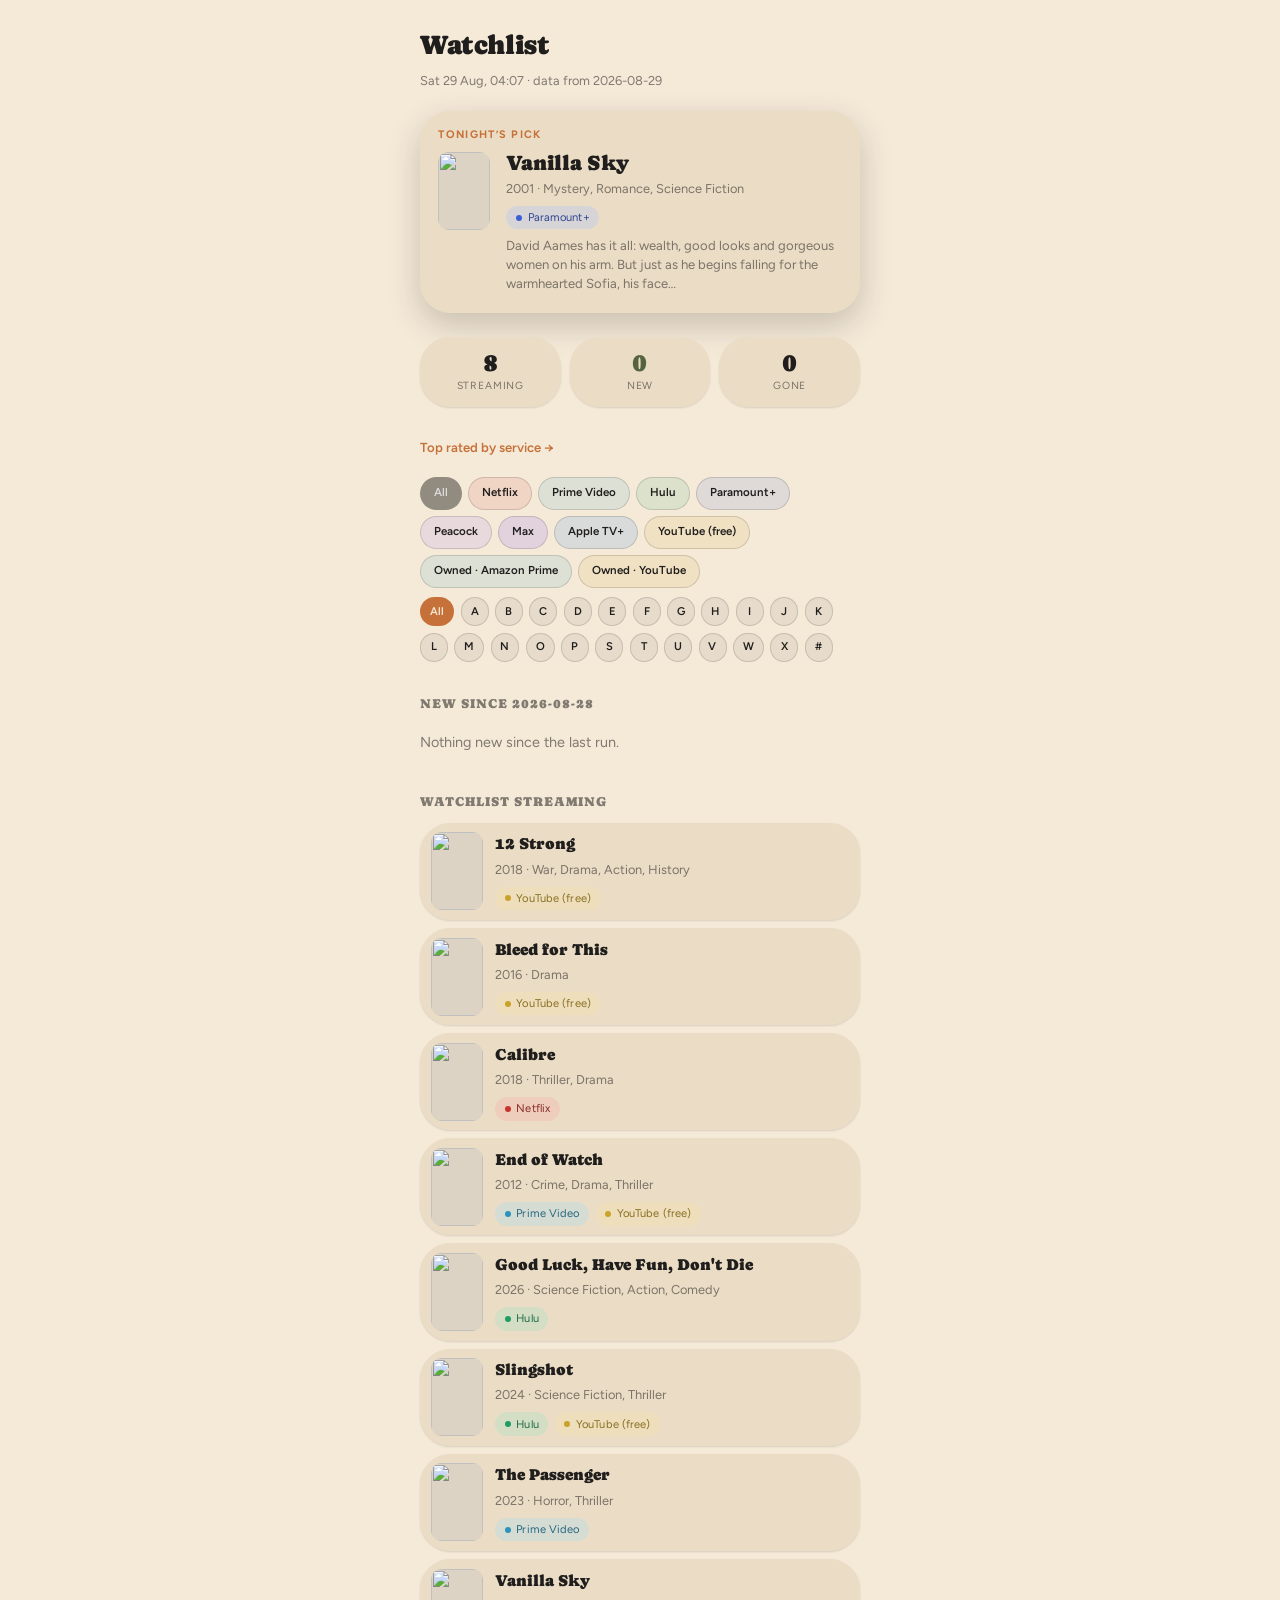
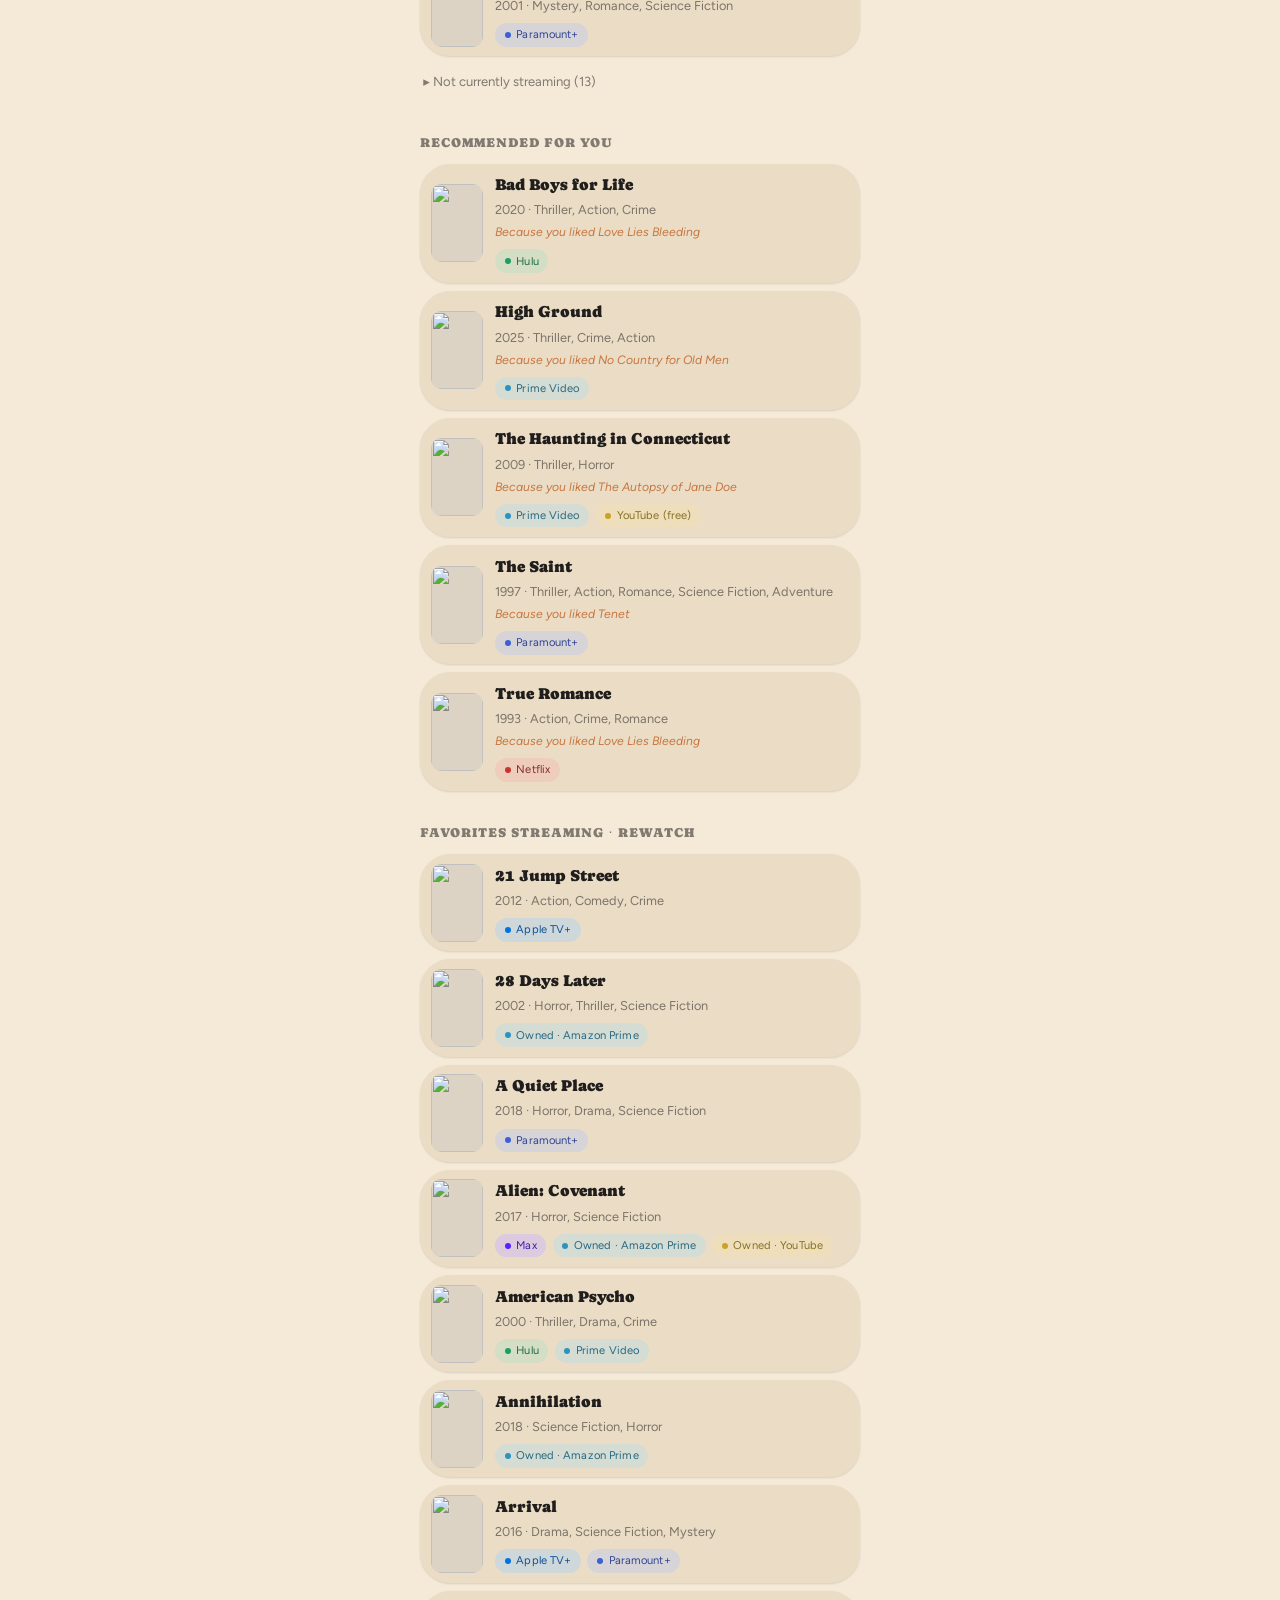
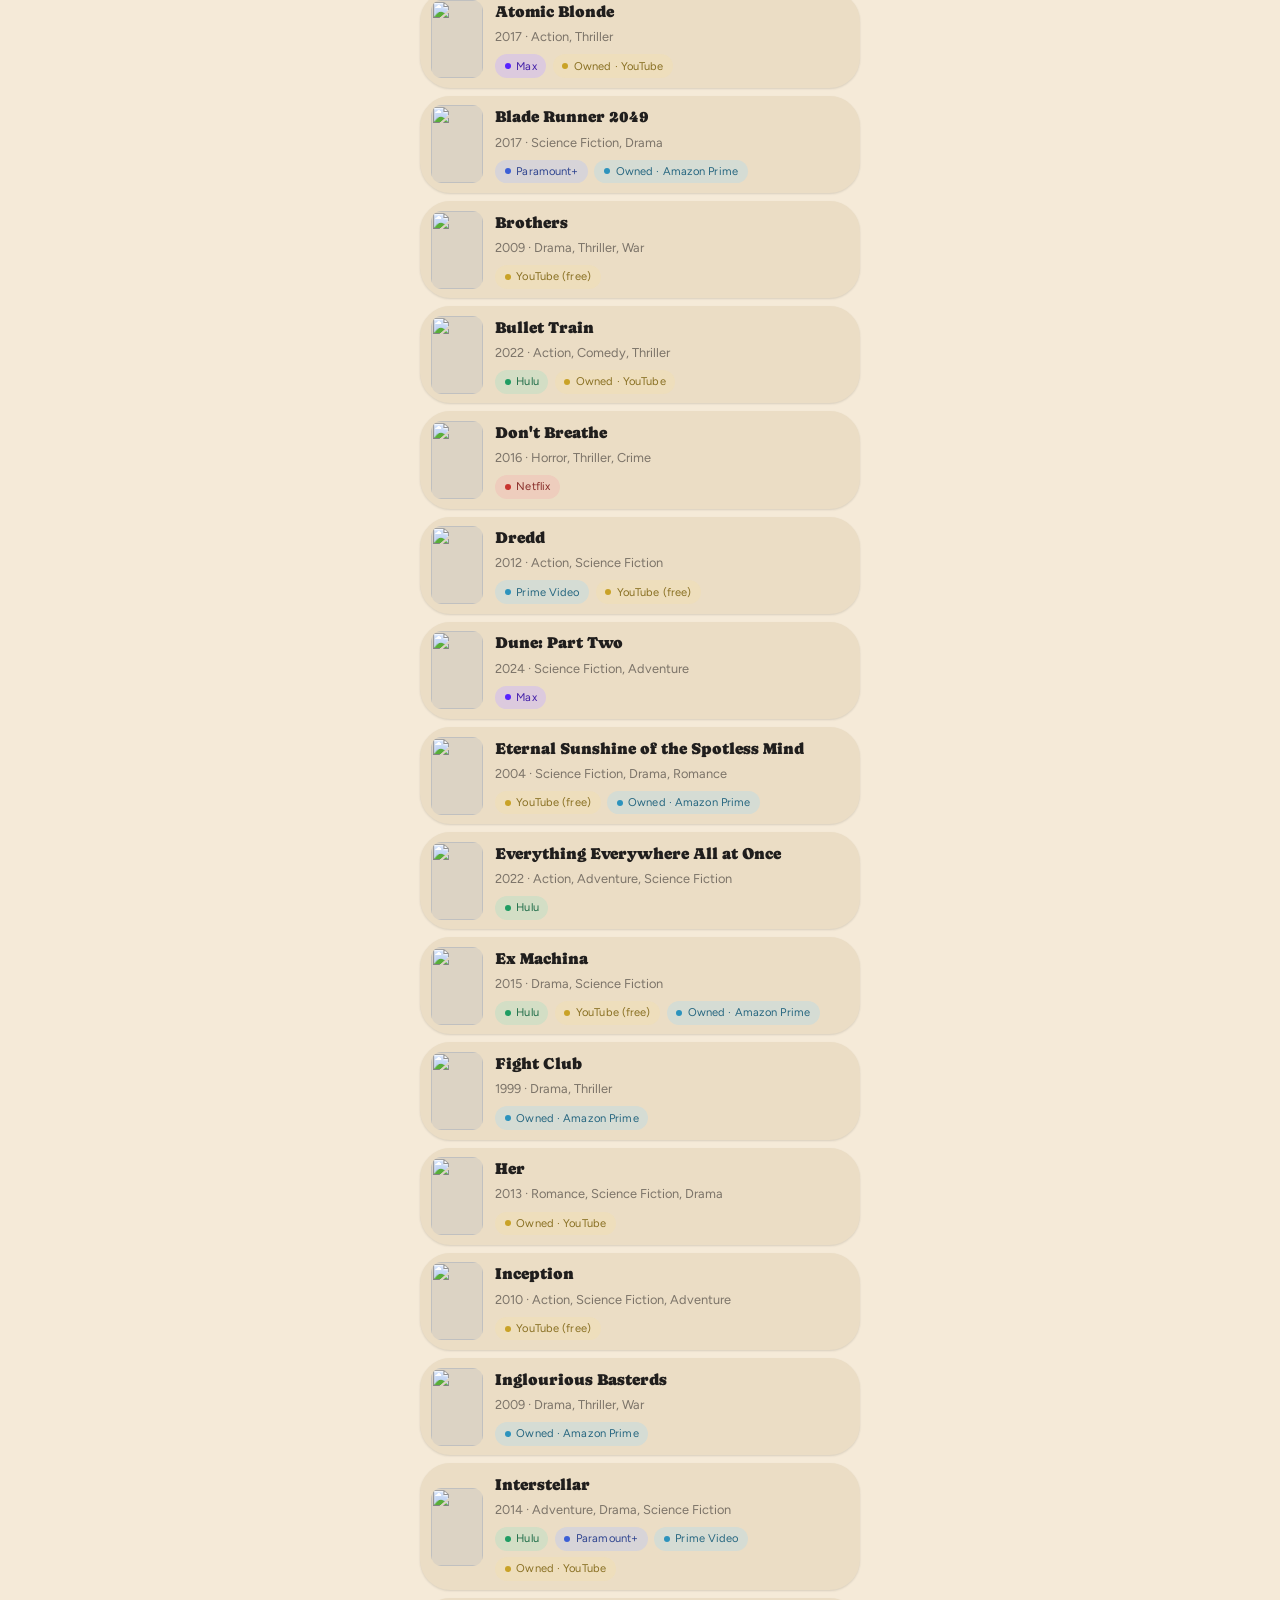
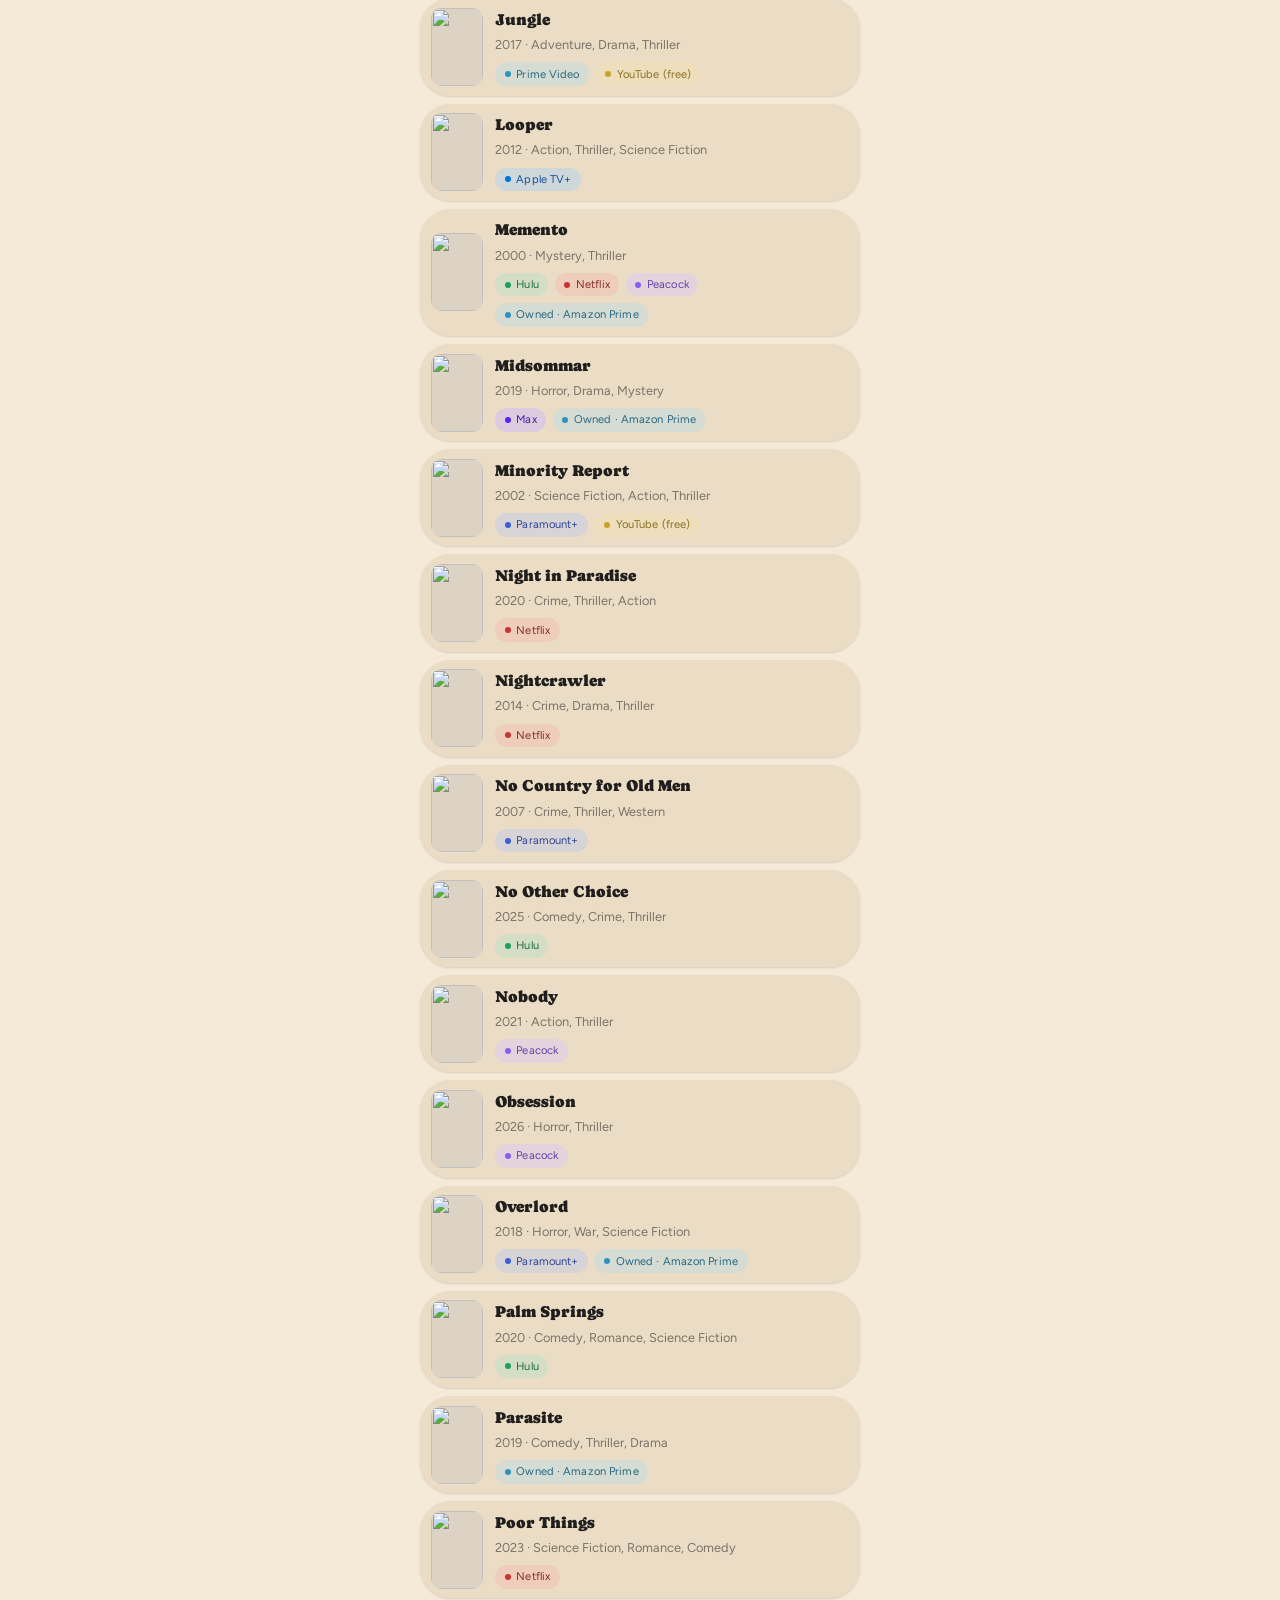
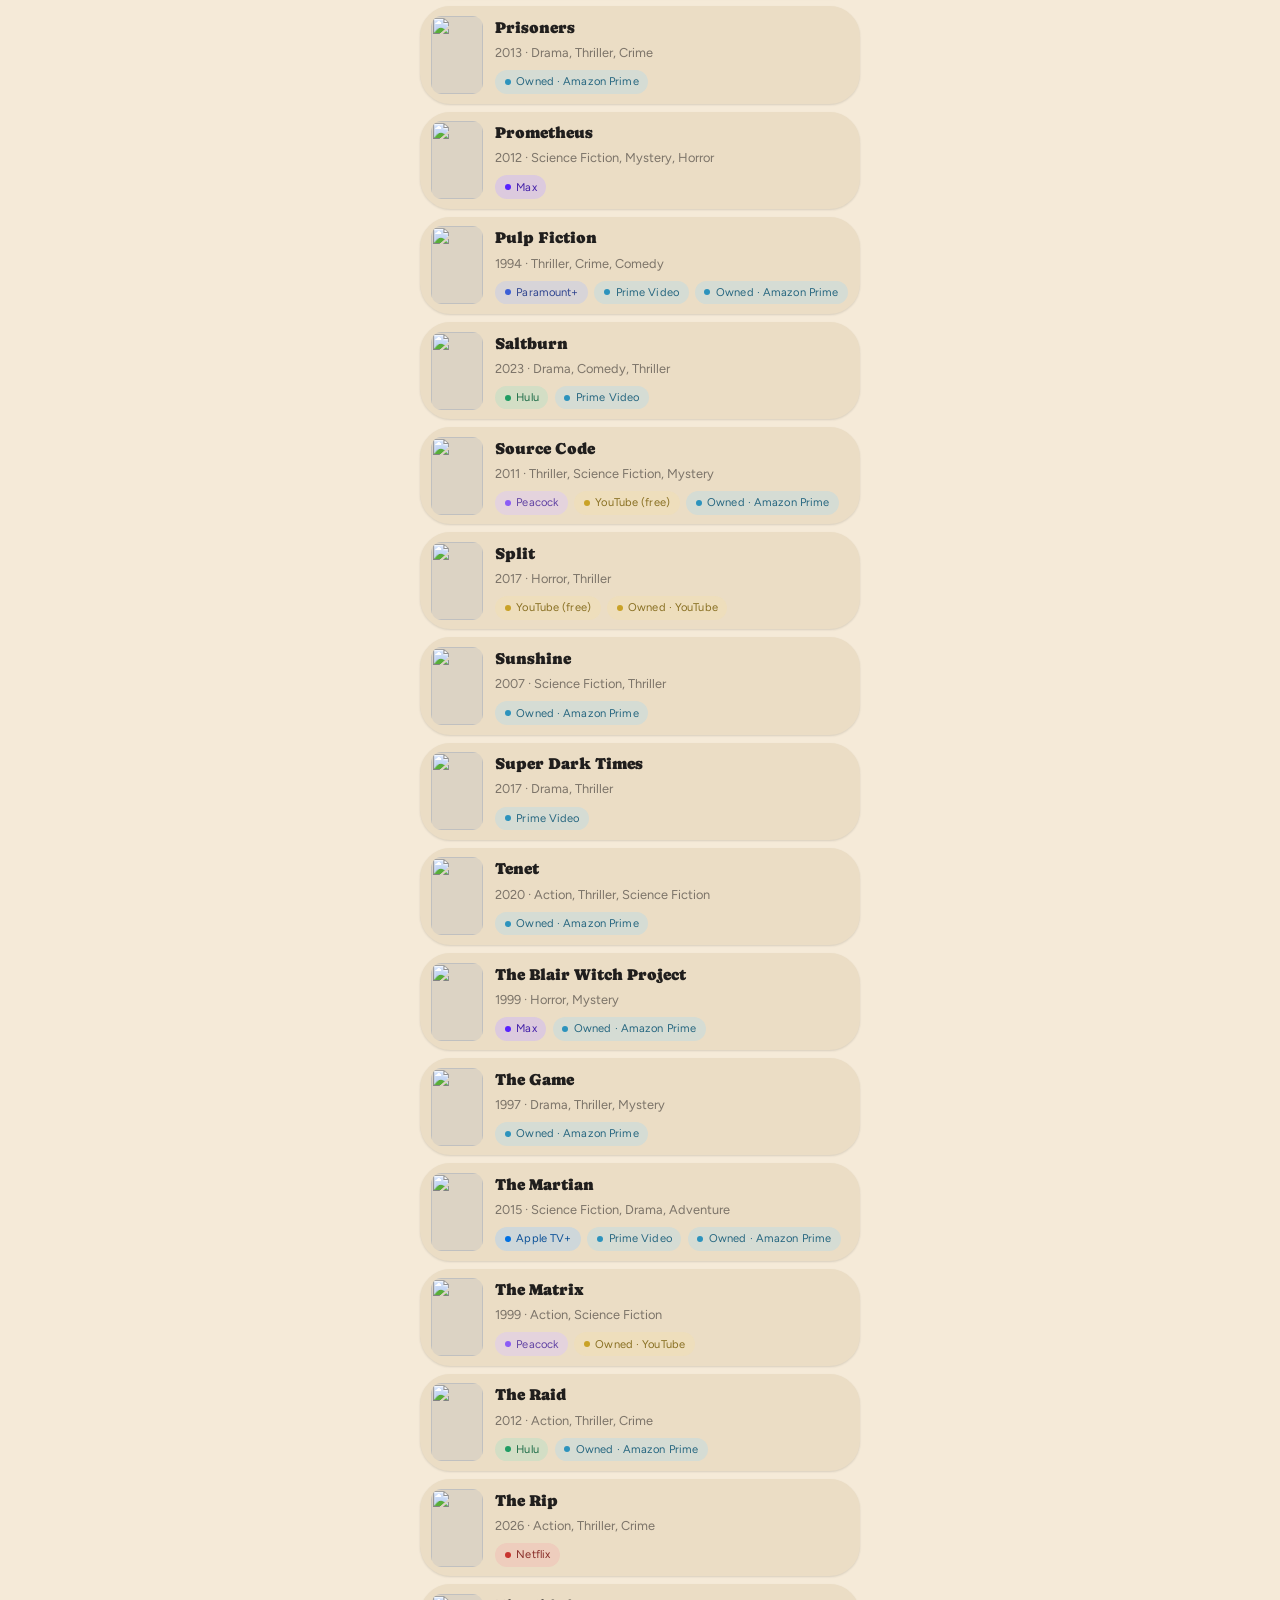
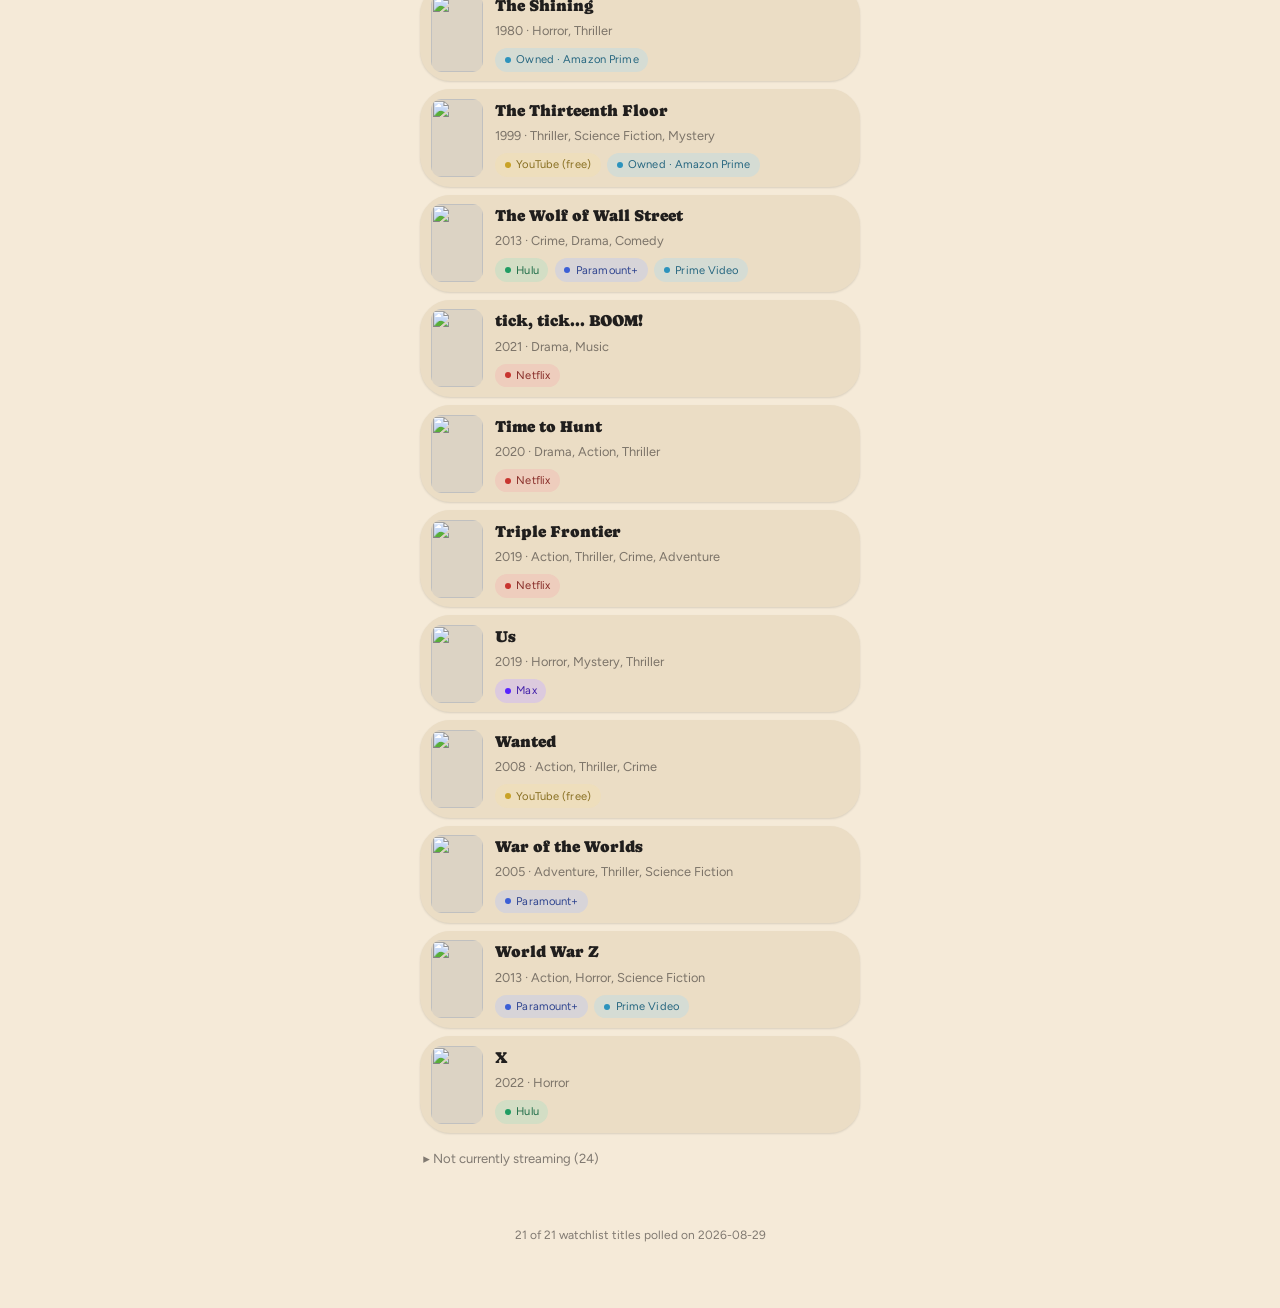
==== commit 7d7dbba1: "watchlist: sync 2026-08-29" ====
--- a/docs/index.html
+++ b/docs/index.html
@@ -447,9 +447,9 @@
 <input type="radio" name="alpha" id="alpha-num" class="filter-radio">
 <main>
   <h1>Watchlist</h1>
-  <p class="stamp">Fri 28 Aug, 04:07 · data from 2026-08-28</p>
+  <p class="stamp">Sat 29 Aug, 04:07 · data from 2026-08-29</p>
   
-  <a href="#m916728" class="hero-card elev-lg"><div class="hero-kicker">Tonight’s pick</div><div class="hero-body"><img class="poster hero-poster" src="https://image.tmdb.org/t/p/w92/e6cCBe7DQOn9OFdFJ0eyVwSC8hR.jpg" alt="" loading="lazy" width="72" height="108"><div class="row-info"><div class="hero-title">Slingshot</div><div class="card-meta">2024 · Science Fiction, Thriller</div><div class="tag-row"><span class="tag" style="--tag-color:#1f9d63"><span class="tag-dot"></span>Hulu</span><span class="tag" style="--tag-color:#c9a227"><span class="tag-dot"></span>YouTube (free)</span></div><p class="hero-blurb">An elite trio of astronauts aboard a years-long, possibly compromised mission to Saturn&#x27;s moon, Titan, gears up for a highly dangerous…</p></div></div></a>
+  <a href="#m1903" class="hero-card elev-lg"><div class="hero-kicker">Tonight’s pick</div><div class="hero-body"><img class="poster hero-poster" src="https://image.tmdb.org/t/p/w92/cAh2pCiNPftsY3aSqJuIOde7uWr.jpg" alt="" loading="lazy" width="72" height="108"><div class="row-info"><div class="hero-title">Vanilla Sky</div><div class="card-meta">2001 · Mystery, Romance, Science Fiction</div><div class="tag-row"><span class="tag" style="--tag-color:#3b5fd6"><span class="tag-dot"></span>Paramount+</span></div><p class="hero-blurb">David Aames has it all: wealth, good looks and gorgeous women on his arm. But just as he begins falling for the warmhearted Sofia, his face…</p></div></div></a>
   <div class="counts">
     <div><b>8</b><span>streaming</span></div>
     <div class="new"><b>0</b><span>new</span></div>
@@ -461,7 +461,7 @@
   <div class="filter-bar"><label class="pill" for="filter-all">All</label><label class="pill" for="filter-netflix" style="--tag-color:#c8342f">Netflix</label><label class="pill" for="filter-prime-video" style="--tag-color:#2c93bd">Prime Video</label><label class="pill" for="filter-hulu" style="--tag-color:#1f9d63">Hulu</label><label class="pill" for="filter-paramount" style="--tag-color:#3b5fd6">Paramount+</label><label class="pill" for="filter-peacock" style="--tag-color:#8b5cf6">Peacock</label><label class="pill" for="filter-max" style="--tag-color:#5822ff">Max</label><label class="pill" for="filter-apple-tv" style="--tag-color:#0071e3">Apple TV+</label><label class="pill" for="filter-youtube-free" style="--tag-color:#c9a227">YouTube (free)</label><label class="pill" for="filter-owned-amazon-prime" style="--tag-color:#2c93bd">Owned · Amazon Prime</label><label class="pill" for="filter-owned-youtube" style="--tag-color:#c9a227">Owned · YouTube</label></div>
   <div class="filter-bar filter-bar-alpha"><label class="pill pill-alpha" for="alpha-all">All</label><label class="pill pill-alpha" for="alpha-a">A</label><label class="pill pill-alpha" for="alpha-b">B</label><label class="pill pill-alpha" for="alpha-c">C</label><label class="pill pill-alpha" for="alpha-d">D</label><label class="pill pill-alpha" for="alpha-e">E</label><label class="pill pill-alpha" for="alpha-f">F</label><label class="pill pill-alpha" for="alpha-g">G</label><label class="pill pill-alpha" for="alpha-h">H</label><label class="pill pill-alpha" for="alpha-i">I</label><label class="pill pill-alpha" for="alpha-j">J</label><label class="pill pill-alpha" for="alpha-k">K</label><label class="pill pill-alpha" for="alpha-l">L</label><label class="pill pill-alpha" for="alpha-m">M</label><label class="pill pill-alpha" for="alpha-n">N</label><label class="pill pill-alpha" for="alpha-o">O</label><label class="pill pill-alpha" for="alpha-p">P</label><label class="pill pill-alpha" for="alpha-s">S</label><label class="pill pill-alpha" for="alpha-t">T</label><label class="pill pill-alpha" for="alpha-u">U</label><label class="pill pill-alpha" for="alpha-v">V</label><label class="pill pill-alpha" for="alpha-w">W</label><label class="pill pill-alpha" for="alpha-x">X</label><label class="pill pill-alpha" for="alpha-num">#</label></div>
 
-  <h2>New since 2026-08-27</h2>
+  <h2>New since 2026-08-28</h2>
   <p class="empty">Nothing new since the last run.</p>
 
   <h2>Watchlist streaming</h2>
@@ -496,11 +496,11 @@
 
   <h2>Recommended for you</h2>
   <ul>
-<li><a class="row-card elev-sm" href="#m8961" data-services="hulu" data-initial="b"><img class="poster" src="https://image.tmdb.org/t/p/w92/yCvB5fG5aEPqa1St7ihY6KEAsHD.jpg" alt="" loading="lazy" width="52" height="78"><div class="row-info"><div class="card-title">Bad Boys II</div><div class="card-meta">2003 · Action, Crime, Comedy</div><div class="card-because">Because you liked The Rip</div><div class="tag-row"><span class="tag" style="--tag-color:#1f9d63"><span class="tag-dot"></span>Hulu</span></div></div></a></li>
-<li><a class="row-card elev-sm" href="#m548473" data-services="hulu" data-initial="c"><img class="poster" src="https://image.tmdb.org/t/p/w92/k7rD7LzlsPS4jmE6Siah0QO4tAc.jpg" alt="" loading="lazy" width="52" height="78"><div class="row-info"><div class="card-title">Color Out of Space</div><div class="card-meta">2020 · Horror, Science Fiction, Mystery, Thriller</div><div class="card-because">Because you liked Annihilation</div><div class="tag-row"><span class="tag" style="--tag-color:#1f9d63"><span class="tag-dot"></span>Hulu</span></div></div></a></li>
-<li><a class="row-card elev-sm" href="#m639771" data-services="prime-video youtube-free" data-initial="c"><img class="poster" src="https://image.tmdb.org/t/p/w92/kDAr2tO1hfZKeDBunuK6hnBFSPY.jpg" alt="" loading="lazy" width="52" height="78"><div class="row-info"><div class="card-title">Cosmos</div><div class="card-meta">2019 · Science Fiction, Mystery</div><div class="card-because">Because you liked Arrival</div><div class="tag-row"><span class="tag" style="--tag-color:#2c93bd"><span class="tag-dot"></span>Prime Video</span><span class="tag" style="--tag-color:#c9a227"><span class="tag-dot"></span>YouTube (free)</span></div></div></a></li>
-<li><a class="row-card elev-sm" href="#m668489" data-services="netflix" data-initial="h"><img class="poster" src="https://image.tmdb.org/t/p/w92/r46leE6PSzLR3pnVzaxx5Q30yUF.jpg" alt="" loading="lazy" width="52" height="78"><div class="row-info"><div class="card-title">Havoc</div><div class="card-meta">2025 · Action, Crime, Thriller, Drama</div><div class="card-because">Because you liked The Rip</div><div class="tag-row"><span class="tag" style="--tag-color:#c8342f"><span class="tag-dot"></span>Netflix</span></div></div></a></li>
-<li><a class="row-card elev-sm" href="#m942199" data-services="hulu" data-initial="s"><img class="poster" src="https://image.tmdb.org/t/p/w92/u7ZwH93eoSf4Cv1ZXJeUgjw4grF.jpg" alt="" loading="lazy" width="52" height="78"><div class="row-info"><div class="card-title">Simulant</div><div class="card-meta">2023 · Science Fiction, Thriller</div><div class="card-because">Because you liked Ex Machina</div><div class="tag-row"><span class="tag" style="--tag-color:#1f9d63"><span class="tag-dot"></span>Hulu</span></div></div></a></li>
+<li><a class="row-card elev-sm" href="#m38700" data-services="hulu" data-initial="b"><img class="poster" src="https://image.tmdb.org/t/p/w92/y95lQLnuNKdPAzw9F9Ab8kJ80c3.jpg" alt="" loading="lazy" width="52" height="78"><div class="row-info"><div class="card-title">Bad Boys for Life</div><div class="card-meta">2020 · Thriller, Action, Crime</div><div class="card-because">Because you liked Love Lies Bleeding</div><div class="tag-row"><span class="tag" style="--tag-color:#1f9d63"><span class="tag-dot"></span>Hulu</span></div></div></a></li>
+<li><a class="row-card elev-sm" href="#m1433719" data-services="prime-video" data-initial="h"><img class="poster" src="https://image.tmdb.org/t/p/w92/cqF7xuZWbBYXWHsp1I1H5PwujPs.jpg" alt="" loading="lazy" width="52" height="78"><div class="row-info"><div class="card-title">High Ground</div><div class="card-meta">2025 · Thriller, Crime, Action</div><div class="card-because">Because you liked No Country for Old Men</div><div class="tag-row"><span class="tag" style="--tag-color:#2c93bd"><span class="tag-dot"></span>Prime Video</span></div></div></a></li>
+<li><a class="row-card elev-sm" href="#m18781" data-services="prime-video youtube-free" data-initial="t"><img class="poster" src="https://image.tmdb.org/t/p/w92/dTfL0YbTa7S59vZYmWbk6UofHkI.jpg" alt="" loading="lazy" width="52" height="78"><div class="row-info"><div class="card-title">The Haunting in Connecticut</div><div class="card-meta">2009 · Thriller, Horror</div><div class="card-because">Because you liked The Autopsy of Jane Doe</div><div class="tag-row"><span class="tag" style="--tag-color:#2c93bd"><span class="tag-dot"></span>Prime Video</span><span class="tag" style="--tag-color:#c9a227"><span class="tag-dot"></span>YouTube (free)</span></div></div></a></li>
+<li><a class="row-card elev-sm" href="#m10003" data-services="paramount" data-initial="t"><img class="poster" src="https://image.tmdb.org/t/p/w92/k43wPAVeepqzGwP52dKcknQjquj.jpg" alt="" loading="lazy" width="52" height="78"><div class="row-info"><div class="card-title">The Saint</div><div class="card-meta">1997 · Thriller, Action, Romance, Science Fiction, Adventure</div><div class="card-because">Because you liked Tenet</div><div class="tag-row"><span class="tag" style="--tag-color:#3b5fd6"><span class="tag-dot"></span>Paramount+</span></div></div></a></li>
+<li><a class="row-card elev-sm" href="#m319" data-services="netflix" data-initial="t"><img class="poster" src="https://image.tmdb.org/t/p/w92/AqlPzcILRi0IW0JodKp7pMMNEFt.jpg" alt="" loading="lazy" width="52" height="78"><div class="row-info"><div class="card-title">True Romance</div><div class="card-meta">1993 · Action, Crime, Romance</div><div class="card-because">Because you liked Love Lies Bleeding</div><div class="tag-row"><span class="tag" style="--tag-color:#c8342f"><span class="tag-dot"></span>Netflix</span></div></div></a></li>
 </ul>
 
   <h2>Favorites streaming · rewatch</h2>
@@ -599,120 +599,120 @@
 </ul>
 </details>
 
-  <footer>21 of 21 watchlist titles polled on 2026-08-28</footer>
+  <footer>21 of 21 watchlist titles polled on 2026-08-29</footer>
 </main>
-<div id="m38" class="dialog-target"><a href="#_close" class="dialog-backdrop" tabindex="-1" aria-hidden="true"></a><div class="dialog elev-lg" role="dialog" aria-modal="true" aria-labelledby="m38-title"><a href="#_close" class="dialog-close" aria-label="Close">✕</a><div class="dialog-head"><img class="poster dialog-poster" src="https://image.tmdb.org/t/p/w154/5MwkWH9tYHv3mV9OdYTMR5qreIz.jpg" alt="" loading="lazy" width="84" height="126"><div><div id="m38-title" class="dialog-title">Eternal Sunshine of the Spotless Mind</div><div class="card-meta">2004 · 108 min · R</div><div class="card-meta">Science Fiction, Drama, Romance · Directed by Michel Gondry</div><div class="card-meta">Starring Jim Carrey, Kate Winslet, Kirsten Dunst, Mark Ruffalo</div><div class="score">★ 8.1<span class="text-muted"> · 16,597 votes</span></div></div></div><div class="tag-row"><span class="tag" style="--tag-color:#c9a227"><span class="tag-dot"></span>YouTube (free)</span><span class="tag" style="--tag-color:#2c93bd"><span class="tag-dot"></span>Owned · Amazon Prime</span></div><p class="dialog-body">Joel Barish, heartbroken that his girlfriend underwent a procedure to erase him from her memory, decides to do the same. However, as he watches his memories of her fade away, he realises that he still loves her, and may be too late to correct his mistake.</p><div class="similar-block"><div class="similar-head">More like this</div><div class="similar-grid"><a class="similar-tile" href="https://www.themoviedb.org/movie/426238"><img class="poster similar-poster" src="https://image.tmdb.org/t/p/w92/oQZPPsvoipd38jasPhvJOpajbug.jpg" alt="" loading="lazy" width="68" height="102"><div class="similar-title">Beach Rats</div><div class="similar-year">2017</div></a><a class="similar-tile" href="https://www.themoviedb.org/movie/115290"><img class="poster similar-poster" src="https://image.tmdb.org/t/p/w92/ptsBY9Aqo4Mn0V1krI5s8WfFxzW.jpg" alt="" loading="lazy" width="68" height="102"><div class="similar-title">Blue Lagoon: The Awakening</div><div class="similar-year">2012</div></a><a class="similar-tile" href="https://www.themoviedb.org/movie/540023"><img class="poster similar-poster" src="https://image.tmdb.org/t/p/w92/96snLzPYifC4FyL2uOnzo4DPgCv.jpg" alt="" loading="lazy" width="68" height="102"><div class="similar-title">Wander Darkly</div><div class="similar-year">2020</div></a><a class="similar-tile" href="https://www.themoviedb.org/movie/795230"><img class="poster similar-poster" src="https://image.tmdb.org/t/p/w92/ndFgjUUquqb0PCNH4IYemFoeo57.jpg" alt="" loading="lazy" width="68" height="102"><div class="similar-title">Trust</div><div class="similar-year">2021</div></a><a class="similar-tile" href="https://www.themoviedb.org/movie/192145"><img class="poster similar-poster" src="https://image.tmdb.org/t/p/w92/8HfxGEbQnPvIzaYAHMvu947r8sQ.jpg" alt="" loading="lazy" width="68" height="102"><div class="similar-title">Third Person</div><div class="similar-year">2014</div></a></div></div><p class="dialog-link"><a href="https://www.youtube.com/watch?v=c2e-bj6qy8Y">▶ Watch trailer</a> · <a href="https://www.themoviedb.org/movie/38">Full cast, reviews, and rental prices on TMDB →</a></p></div></div>
-<div id="m74" class="dialog-target"><a href="#_close" class="dialog-backdrop" tabindex="-1" aria-hidden="true"></a><div class="dialog elev-lg" role="dialog" aria-modal="true" aria-labelledby="m74-title"><a href="#_close" class="dialog-close" aria-label="Close">✕</a><div class="dialog-head"><img class="poster dialog-poster" src="https://image.tmdb.org/t/p/w154/6Biy7R9LfumYshur3YKhpj56MpB.jpg" alt="" loading="lazy" width="84" height="126"><div><div id="m74-title" class="dialog-title">War of the Worlds</div><div class="card-meta">2005 · 117 min · PG-13</div><div class="card-meta">Adventure, Thriller, Science Fiction · Directed by Steven Spielberg</div><div class="card-meta">Starring Tom Cruise, Dakota Fanning, Miranda Otto, Justin Chatwin</div><div class="score">★ 6.6<span class="text-muted"> · 9,409 votes</span></div></div></div><div class="tag-row"><span class="tag" style="--tag-color:#3b5fd6"><span class="tag-dot"></span>Paramount+</span></div><p class="dialog-body">Ray Ferrier is a divorced dockworker and less-than-perfect father. Soon after his ex-wife and her new husband drop off his teenage son and young daughter for a rare weekend visit, a strange and powerful lightning storm touches down.</p><div class="similar-block"><div class="similar-head">More like this</div><div class="similar-grid"><a class="similar-tile" href="https://www.themoviedb.org/movie/1023915"><img class="poster similar-poster" src="https://image.tmdb.org/t/p/w92/l67ir3kU53FYd6Vjwhqrkih1H1P.jpg" alt="" loading="lazy" width="68" height="102"><div class="similar-title">2073</div><div class="similar-year">2024</div></a><a class="similar-tile" href="https://www.themoviedb.org/movie/435"><img class="poster similar-poster" src="https://image.tmdb.org/t/p/w92/Wr4HeYQRvwVCxzOV5TmGE7UkXq.jpg" alt="" loading="lazy" width="68" height="102"><div class="similar-title">The Day After Tomorrow</div><div class="similar-year">2004</div></a><a class="similar-tile" href="https://www.themoviedb.org/movie/443791"><img class="poster similar-poster" src="https://image.tmdb.org/t/p/w92/gzlbb3yeVISpQ3REd3Ga1scWGTU.jpg" alt="" loading="lazy" width="68" height="102"><div class="similar-title">Underwater</div><div class="similar-year">2020</div></a><a class="similar-tile" href="https://www.themoviedb.org/movie/1275779"><img class="poster similar-poster" src="https://image.tmdb.org/t/p/w92/AnJ8IQJI23hNpYXVNaythu061Ru.jpg" alt="" loading="lazy" width="68" height="102"><div class="similar-title">Disclosure Day</div><div class="similar-year">2026</div></a><a class="similar-tile" href="https://www.themoviedb.org/movie/1284041"><img class="poster similar-poster" src="https://image.tmdb.org/t/p/w92/6JU7E8Vv2M11egkctWVOScxWR75.jpg" alt="" loading="lazy" width="68" height="102"><div class="similar-title">The Last House</div><div class="similar-year">2026</div></a></div></div><p class="dialog-link"><a href="https://www.youtube.com/watch?v=TLnQXsKn5-E">▶ Watch trailer</a> · <a href="https://www.themoviedb.org/movie/74">Full cast, reviews, and rental prices on TMDB →</a></p></div></div>
-<div id="m77" class="dialog-target"><a href="#_close" class="dialog-backdrop" tabindex="-1" aria-hidden="true"></a><div class="dialog elev-lg" role="dialog" aria-modal="true" aria-labelledby="m77-title"><a href="#_close" class="dialog-close" aria-label="Close">✕</a><div class="dialog-head"><img class="poster dialog-poster" src="https://image.tmdb.org/t/p/w154/nzlv62aC0octS5AklAiWpXLX9Z0.jpg" alt="" loading="lazy" width="84" height="126"><div><div id="m77-title" class="dialog-title">Memento</div><div class="card-meta">2000 · 113 min · R</div><div class="card-meta">Mystery, Thriller · Directed by Christopher Nolan</div><div class="card-meta">Starring Guy Pearce, Carrie-Anne Moss, Joe Pantoliano, Mark Boone Junior</div><div class="score">★ 8.2<span class="text-muted"> · 16,593 votes</span></div></div></div><div class="tag-row"><span class="tag" style="--tag-color:#1f9d63"><span class="tag-dot"></span>Hulu</span><span class="tag" style="--tag-color:#c8342f"><span class="tag-dot"></span>Netflix</span><span class="tag" style="--tag-color:#8b5cf6"><span class="tag-dot"></span>Peacock</span><span class="tag" style="--tag-color:#2c93bd"><span class="tag-dot"></span>Owned · Amazon Prime</span></div><p class="dialog-body">Leonard Shelby is tracking down the man who raped and murdered his wife. The difficulty of locating his wife&#x27;s killer, however, is compounded by the fact that he suffers from a rare, untreatable form of short-term memory loss. Although he can recall details of life before his accident, Leonard cannot remember what happened fifteen minutes ago, where he&#x27;s going, or why.</p><div class="similar-block"><div class="similar-head">More like this</div><div class="similar-grid"><a class="similar-tile" href="https://www.themoviedb.org/movie/579047"><img class="poster similar-poster" src="https://image.tmdb.org/t/p/w92/17siH6wJRQ2jZiqz9BWUhy1UtZ.jpg" alt="" loading="lazy" width="68" height="102"><div class="similar-title">Reminiscence</div><div class="similar-year">2021</div></a><a class="similar-tile" href="https://www.themoviedb.org/movie/1018"><img class="poster similar-poster" src="https://image.tmdb.org/t/p/w92/x7A59t6ySylr1L7aubOQEA480vM.jpg" alt="" loading="lazy" width="68" height="102"><div class="similar-title">Mulholland Drive</div><div class="similar-year">2001</div></a><a class="similar-tile" href="https://www.themoviedb.org/movie/13389"><img class="poster similar-poster" src="https://image.tmdb.org/t/p/w92/wKL5pzUfGOqOFjf0VN47nXlZOAL.jpg" alt="" loading="lazy" width="68" height="102"><div class="similar-title">Righteous Kill</div><div class="similar-year">2008</div></a><a class="similar-tile" href="https://www.themoviedb.org/movie/146015"><img class="poster similar-poster" src="https://image.tmdb.org/t/p/w92/7kNcpmP1Pe9fWLKEbEOX5GEWueC.jpg" alt="" loading="lazy" width="68" height="102"><div class="similar-title">The Double</div><div class="similar-year">2014</div></a><a class="similar-tile" href="https://www.themoviedb.org/movie/207933"><img class="poster similar-poster" src="https://image.tmdb.org/t/p/w92/fZxGCCQ0NAtraevqULJ84wSSjo0.jpg" alt="" loading="lazy" width="68" height="102"><div class="similar-title">Stonehearst Asylum</div><div class="similar-year">2014</div></a></div></div><p class="dialog-link"><a href="https://www.youtube.com/watch?v=Rq9eM4ZXRgs">▶ Watch trailer</a> · <a href="https://www.themoviedb.org/movie/77">Full cast, reviews, and rental prices on TMDB →</a></p></div></div>
-<div id="m170" class="dialog-target"><a href="#_close" class="dialog-backdrop" tabindex="-1" aria-hidden="true"></a><div class="dialog elev-lg" role="dialog" aria-modal="true" aria-labelledby="m170-title"><a href="#_close" class="dialog-close" aria-label="Close">✕</a><div class="dialog-head"><img class="poster dialog-poster" src="https://image.tmdb.org/t/p/w154/sQckQRt17VaWbo39GIu0TMOiszq.jpg" alt="" loading="lazy" width="84" height="126"><div><div id="m170-title" class="dialog-title">28 Days Later</div><div class="card-meta">2002 · 113 min · R</div><div class="card-meta">Horror, Thriller, Science Fiction · Directed by Danny Boyle</div><div class="card-meta">Starring Cillian Murphy, Naomie Harris, Brendan Gleeson, Megan Burns</div><div class="score">★ 7.2<span class="text-muted"> · 8,756 votes</span></div></div></div><div class="tag-row"><span class="tag" style="--tag-color:#2c93bd"><span class="tag-dot"></span>Owned · Amazon Prime</span></div><p class="dialog-body">Twenty-eight days after a killer virus was accidentally unleashed from a British research facility, a small group of London survivors are caught in a desperate struggle to protect themselves from the infected. Carried by animals and humans, the virus turns those it infects into homicidal maniacs -- and it&#x27;s absolutely impossible to contain.</p><div class="similar-block"><div class="similar-head">More like this</div><div class="similar-grid"><a class="similar-tile" href="https://www.themoviedb.org/movie/721625"><img class="poster similar-poster" src="https://image.tmdb.org/t/p/w92/pm7pstYup0ZHpImjT0k6YyxGVkX.jpg" alt="" loading="lazy" width="68" height="102"><div class="similar-title">Songbird</div><div class="similar-year">2020</div></a><a class="similar-tile" href="https://www.themoviedb.org/movie/23963"><img class="poster similar-poster" src="https://image.tmdb.org/t/p/w92/4wWMvurzg1AoArX57pqsPWwhps2.jpg" alt="" loading="lazy" width="68" height="102"><div class="similar-title">Pontypool</div><div class="similar-year">2009</div></a><a class="similar-tile" href="https://www.themoviedb.org/movie/294254"><img class="poster similar-poster" src="https://image.tmdb.org/t/p/w92/mYw7ZyejqSCPFlrT2jHZOESZDU3.jpg" alt="" loading="lazy" width="68" height="102"><div class="similar-title">Maze Runner: The Scorch Trials</div><div class="similar-year">2015</div></a><a class="similar-tile" href="https://www.themoviedb.org/movie/924"><img class="poster similar-poster" src="https://image.tmdb.org/t/p/w92/ttquyxStEEctzghtA2f4PUGprDr.jpg" alt="" loading="lazy" width="68" height="102"><div class="similar-title">Dawn of the Dead</div><div class="similar-year">2004</div></a><a class="similar-tile" href="https://www.themoviedb.org/movie/1100988"><img class="poster similar-poster" src="https://image.tmdb.org/t/p/w92/n5FygjEppOvac6yEaowi26nTyw3.jpg" alt="" loading="lazy" width="68" height="102"><div class="similar-title">28 Years Later</div><div class="similar-year">2025</div></a></div></div><p class="dialog-link"><a href="https://www.youtube.com/watch?v=mWEhfF27O0c">▶ Watch trailer</a> · <a href="https://www.themoviedb.org/movie/170">Full cast, reviews, and rental prices on TMDB →</a></p></div></div>
-<div id="m180" class="dialog-target"><a href="#_close" class="dialog-backdrop" tabindex="-1" aria-hidden="true"></a><div class="dialog elev-lg" role="dialog" aria-modal="true" aria-labelledby="m180-title"><a href="#_close" class="dialog-close" aria-label="Close">✕</a><div class="dialog-head"><img class="poster dialog-poster" src="https://image.tmdb.org/t/p/w154/qtgFcnwh9dAFLocsDk2ySDVS8UF.jpg" alt="" loading="lazy" width="84" height="126"><div><div id="m180-title" class="dialog-title">Minority Report</div><div class="card-meta">2002 · 145 min · PG-13</div><div class="card-meta">Science Fiction, Action, Thriller · Directed by Steven Spielberg</div><div class="card-meta">Starring Tom Cruise, Colin Farrell, Samantha Morton, Max von Sydow</div><div class="score">★ 7.4<span class="text-muted"> · 9,831 votes</span></div></div></div><div class="tag-row"><span class="tag" style="--tag-color:#3b5fd6"><span class="tag-dot"></span>Paramount+</span><span class="tag" style="--tag-color:#c9a227"><span class="tag-dot"></span>YouTube (free)</span></div><p class="dialog-body">John Anderton is a top &#x27;Precrime&#x27; cop in the late-21st century, when technology can predict crimes before they&#x27;re committed. But Anderton becomes the quarry when another investigator targets him for a murder charge.</p><div class="similar-block"><div class="similar-head">More like this</div><div class="similar-grid"><a class="similar-tile" href="https://www.themoviedb.org/movie/262500"><img class="poster similar-poster" src="https://image.tmdb.org/t/p/w92/dP5Fb6YRfzmCQtRbHOr2kO7tJW9.jpg" alt="" loading="lazy" width="68" height="102"><div class="similar-title">Insurgent</div><div class="similar-year">2015</div></a><a class="similar-tile" href="https://www.themoviedb.org/movie/262504"><img class="poster similar-poster" src="https://image.tmdb.org/t/p/w92/faq9JlF8znUGQ5p3En1W61Fi5p0.jpg" alt="" loading="lazy" width="68" height="102"><div class="similar-title">Allegiant</div><div class="similar-year">2016</div></a><a class="similar-tile" href="https://www.themoviedb.org/movie/8834"><img class="poster similar-poster" src="https://image.tmdb.org/t/p/w92/sTyTKZVikQU6g50HE8HR1tBSRxj.jpg" alt="" loading="lazy" width="68" height="102"><div class="similar-title">Conspiracy Theory</div><div class="similar-year">1997</div></a><a class="similar-tile" href="https://www.themoviedb.org/movie/1087891"><img class="poster similar-poster" src="https://image.tmdb.org/t/p/w92/SNEoUInCa5fAgwuEBMIMBGvkkh.jpg" alt="" loading="lazy" width="68" height="102"><div class="similar-title">The Amateur</div><div class="similar-year">2025</div></a><a class="similar-tile" href="https://www.themoviedb.org/movie/1236153"><img class="poster similar-poster" src="https://image.tmdb.org/t/p/w92/pyok1kZJCfyuFapYXzHcy7BLlQa.jpg" alt="" loading="lazy" width="68" height="102"><div class="similar-title">Mercy</div><div class="similar-year">2026</div></a></div></div><p class="dialog-link"><a href="https://www.youtube.com/watch?v=3JNsNp2DVSE">▶ Watch trailer</a> · <a href="https://www.themoviedb.org/movie/180">Full cast, reviews, and rental prices on TMDB →</a></p></div></div>
-<div id="m445" class="dialog-target"><a href="#_close" class="dialog-backdrop" tabindex="-1" aria-hidden="true"></a><div class="dialog elev-lg" role="dialog" aria-modal="true" aria-labelledby="m445-title"><a href="#_close" class="dialog-close" aria-label="Close">✕</a><div class="dialog-head"><img class="poster dialog-poster" src="https://image.tmdb.org/t/p/w154/vTzjRi0Uhy0tt3Rjw8SARZZJHlX.jpg" alt="" loading="lazy" width="84" height="126"><div><div id="m445-title" class="dialog-title">Caché</div><div class="card-meta">2005 · 118 min · R</div><div class="card-meta">Mystery, Drama, Thriller · Directed by Michael Haneke</div><div class="card-meta">Starring Daniel Auteuil, Juliette Binoche, Annie Girardot, Bernard Le Coq</div><div class="score">★ 7.0<span class="text-muted"> · 1,288 votes</span></div></div></div><div class="tag-row"><span class="tag tag-neutral">Not currently streaming</span></div><div class="card-meta">Rentable on Amazon Video, Apple TV Store, Fandango At Home, Google Play Movies, YouTube</div><p class="dialog-body">As the host of a literary TV show, Georges begins receiving anonymously filmed videos of his family alongside cryptic, disturbing drawings, but as the tapes become increasingly intimate, they reveal a stalker who has known him for a very long time.</p><div class="similar-block"><div class="similar-head">More like this</div><div class="similar-grid"><a class="similar-tile" href="https://www.themoviedb.org/movie/471506"><img class="poster similar-poster" src="https://image.tmdb.org/t/p/w92/9hBpFyJ3pGdupXbaC2L7nGvLMBn.jpg" alt="" loading="lazy" width="68" height="102"><div class="similar-title">Greta</div><div class="similar-year">2019</div></a><a class="similar-tile" href="https://www.themoviedb.org/movie/340676"><img class="poster similar-poster" src="https://image.tmdb.org/t/p/w92/cdm6qZgmbaIwjKBZnUSGWS4eyM2.jpg" alt="" loading="lazy" width="68" height="102"><div class="similar-title">Personal Shopper</div><div class="similar-year">2016</div></a><a class="similar-tile" href="https://www.themoviedb.org/movie/339994"><img class="poster similar-poster" src="https://image.tmdb.org/t/p/w92/ub0hBxjkfOUoymQR3NOWIVH400A.jpg" alt="" loading="lazy" width="68" height="102"><div class="similar-title">The Good Neighbor</div><div class="similar-year">2016</div></a><a class="similar-tile" href="https://www.themoviedb.org/movie/602147"><img class="poster similar-poster" src="https://image.tmdb.org/t/p/w92/rEpfvgTQsc768zNND0SjMelbnLH.jpg" alt="" loading="lazy" width="68" height="102"><div class="similar-title">Inheritance</div><div class="similar-year">2020</div></a><a class="similar-tile" href="https://www.themoviedb.org/movie/444397"><img class="poster similar-poster" src="https://image.tmdb.org/t/p/w92/kiOfmz12ELxNhPzem69pD1Ng3Qq.jpg" alt="" loading="lazy" width="68" height="102"><div class="similar-title">The Workshop</div><div class="similar-year">2017</div></a></div></div><p class="dialog-link"><a href="https://www.youtube.com/watch?v=pvT_9TqIEtM">▶ Watch trailer</a> · <a href="https://www.themoviedb.org/movie/445">Full cast, reviews, and rental prices on TMDB →</a></p></div></div>
-<div id="m550" class="dialog-target"><a href="#_close" class="dialog-backdrop" tabindex="-1" aria-hidden="true"></a><div class="dialog elev-lg" role="dialog" aria-modal="true" aria-labelledby="m550-title"><a href="#_close" class="dialog-close" aria-label="Close">✕</a><div class="dialog-head"><img class="poster dialog-poster" src="https://image.tmdb.org/t/p/w154/jSziioSwPVrOy9Yow3XhWIBDjq1.jpg" alt="" loading="lazy" width="84" height="126"><div><div id="m550-title" class="dialog-title">Fight Club</div><div class="card-meta">1999 · 139 min · R</div><div class="card-meta">Drama, Thriller · Directed by David Fincher</div><div class="card-meta">Starring Edward Norton, Brad Pitt, Helena Bonham Carter, Meat Loaf</div><div class="score">★ 8.4<span class="text-muted"> · 32,650 votes</span></div></div></div><div class="tag-row"><span class="tag" style="--tag-color:#2c93bd"><span class="tag-dot"></span>Owned · Amazon Prime</span></div><p class="dialog-body">A ticking-time-bomb insomniac and a slippery soap salesman channel primal male aggression into a shocking new form of therapy. Their concept catches on, with underground &quot;fight clubs&quot; forming in every town, until an eccentric gets in the way and ignites an out-of-control spiral toward oblivion.</p><div class="similar-block"><div class="similar-head">More like this</div><div class="similar-grid"><a class="similar-tile" href="https://www.themoviedb.org/movie/59"><img class="poster similar-poster" src="https://image.tmdb.org/t/p/w92/rrc6GiAKHDrUjp8OmdVng9hRWBn.jpg" alt="" loading="lazy" width="68" height="102"><div class="similar-title">A History of Violence</div><div class="similar-year">2005</div></a><a class="similar-tile" href="https://www.themoviedb.org/movie/641"><img class="poster similar-poster" src="https://image.tmdb.org/t/p/w92/9BTwsLaMVHOGFlmsSlx5QYCaXb.jpg" alt="" loading="lazy" width="68" height="102"><div class="similar-title">Requiem for a Dream</div><div class="similar-year">2000</div></a><a class="similar-tile" href="https://www.themoviedb.org/movie/241"><img class="poster similar-poster" src="https://image.tmdb.org/t/p/w92/fEKZwT91gxvkAoyPgpNXo8W5fu0.jpg" alt="" loading="lazy" width="68" height="102"><div class="similar-title">Natural Born Killers</div><div class="similar-year">1994</div></a><a class="similar-tile" href="https://www.themoviedb.org/movie/833425"><img class="poster similar-poster" src="https://image.tmdb.org/t/p/w92/5cnLoWq9o5tuLe1Zq4BTX4LwZ2B.jpg" alt="" loading="lazy" width="68" height="102"><div class="similar-title">No Exit</div><div class="similar-year">2022</div></a><a class="similar-tile" href="https://www.themoviedb.org/movie/627"><img class="poster similar-poster" src="https://image.tmdb.org/t/p/w92/1jUC02qsqS2NxBMFarbIhcQtazV.jpg" alt="" loading="lazy" width="68" height="102"><div class="similar-title">Trainspotting</div><div class="similar-year">1996</div></a></div></div><p class="dialog-link"><a href="https://www.youtube.com/watch?v=dfeUzm6KF4g">▶ Watch trailer</a> · <a href="https://www.themoviedb.org/movie/550">Full cast, reviews, and rental prices on TMDB →</a></p></div></div>
-<div id="m603" class="dialog-target"><a href="#_close" class="dialog-backdrop" tabindex="-1" aria-hidden="true"></a><div class="dialog elev-lg" role="dialog" aria-modal="true" aria-labelledby="m603-title"><a href="#_close" class="dialog-close" aria-label="Close">✕</a><div class="dialog-head"><img class="poster dialog-poster" src="https://image.tmdb.org/t/p/w154/dXNAPwY7VrqMAo51EKhhCJfaGb5.jpg" alt="" loading="lazy" width="84" height="126"><div><div id="m603-title" class="dialog-title">The Matrix</div><div class="card-meta">1999 · 136 min · R</div><div class="card-meta">Action, Science Fiction · Directed by Lana Wachowski, Lilly Wachowski</div><div class="card-meta">Starring Keanu Reeves, Laurence Fishburne, Carrie-Anne Moss, Hugo Weaving</div><div class="score">★ 8.3<span class="text-muted"> · 28,487 votes</span></div></div></div><div class="tag-row"><span class="tag" style="--tag-color:#8b5cf6"><span class="tag-dot"></span>Peacock</span><span class="tag" style="--tag-color:#c9a227"><span class="tag-dot"></span>Owned · YouTube</span></div><p class="dialog-body">Set in the 22nd century, The Matrix tells the story of a computer hacker who joins a group of underground insurgents fighting the vast and powerful computers who now rule the earth.</p><div class="similar-block"><div class="similar-head">More like this</div><div class="similar-grid"><a class="similar-tile" href="https://www.themoviedb.org/movie/157350"><img class="poster similar-poster" src="https://image.tmdb.org/t/p/w92/aNh4Q3iuPKDMPi2SL7GgOpiLukX.jpg" alt="" loading="lazy" width="68" height="102"><div class="similar-title">Divergent</div><div class="similar-year">2014</div></a><a class="similar-tile" href="https://www.themoviedb.org/movie/670292"><img class="poster similar-poster" src="https://image.tmdb.org/t/p/w92/3dSivDtOuyxLDxPH4v2tcNG1fP7.jpg" alt="" loading="lazy" width="68" height="102"><div class="similar-title">The Creator</div><div class="similar-year">2023</div></a><a class="similar-tile" href="https://www.themoviedb.org/movie/20526"><img class="poster similar-poster" src="https://image.tmdb.org/t/p/w92/8Nc6R8k7bG8frSiDJo0oLucF7dN.jpg" alt="" loading="lazy" width="68" height="102"><div class="similar-title">TRON: Legacy</div><div class="similar-year">2010</div></a><a class="similar-tile" href="https://www.themoviedb.org/movie/524434"><img class="poster similar-poster" src="https://image.tmdb.org/t/p/w92/lFByFSLV5WDJEv3KabbdAF959F2.jpg" alt="" loading="lazy" width="68" height="102"><div class="similar-title">Eternals</div><div class="similar-year">2021</div></a><a class="similar-tile" href="https://www.themoviedb.org/movie/353491"><img class="poster similar-poster" src="https://image.tmdb.org/t/p/w92/i9GUSgddIqrroubiLsvvMRYyRy0.jpg" alt="" loading="lazy" width="68" height="102"><div class="similar-title">The Dark Tower</div><div class="similar-year">2017</div></a></div></div><p class="dialog-link"><a href="https://www.youtube.com/watch?v=FVI84Dfx2-I">▶ Watch trailer</a> · <a href="https://www.themoviedb.org/movie/603">Full cast, reviews, and rental prices on TMDB →</a></p></div></div>
-<div id="m680" class="dialog-target"><a href="#_close" class="dialog-backdrop" tabindex="-1" aria-hidden="true"></a><div class="dialog elev-lg" role="dialog" aria-modal="true" aria-labelledby="m680-title"><a href="#_close" class="dialog-close" aria-label="Close">✕</a><div class="dialog-head"><img class="poster dialog-poster" src="https://image.tmdb.org/t/p/w154/vQWk5YBFWF4bZaofAbv0tShwBvQ.jpg" alt="" loading="lazy" width="84" height="126"><div><div id="m680-title" class="dialog-title">Pulp Fiction</div><div class="card-meta">1994 · 154 min · R</div><div class="card-meta">Thriller, Crime, Comedy · Directed by Quentin Tarantino</div><div class="card-meta">Starring John Travolta, Samuel L. Jackson, Uma Thurman, Bruce Willis</div><div class="score">★ 8.5<span class="text-muted"> · 30,661 votes</span></div></div></div><div class="tag-row"><span class="tag" style="--tag-color:#3b5fd6"><span class="tag-dot"></span>Paramount+</span><span class="tag" style="--tag-color:#2c93bd"><span class="tag-dot"></span>Prime Video</span><span class="tag" style="--tag-color:#2c93bd"><span class="tag-dot"></span>Owned · Amazon Prime</span></div><p class="dialog-body">A burger-loving hit man, his philosophical partner, a drug-addled gangster&#x27;s moll and a washed-up boxer converge in this sprawling, comedic crime caper. Their adventures unfurl in three stories that ingeniously trip back and forth in time.</p><div class="similar-block"><div class="similar-head">More like this</div><div class="similar-grid"><a class="similar-tile" href="https://www.themoviedb.org/movie/180894"><img class="poster similar-poster" src="https://image.tmdb.org/t/p/w92/f4i1wzuyFXv6NHREAy4fPPGSH7E.jpg" alt="" loading="lazy" width="68" height="102"><div class="similar-title">Ninja: Shadow of a Tear</div><div class="similar-year">2013</div></a><a class="similar-tile" href="https://www.themoviedb.org/movie/11517"><img class="poster similar-poster" src="https://image.tmdb.org/t/p/w92/jWBDz6Mf9aQVBiUS76JQsEhvoJl.jpg" alt="" loading="lazy" width="68" height="102"><div class="similar-title">Money Train</div><div class="similar-year">1995</div></a><a class="similar-tile" href="https://www.themoviedb.org/movie/438674"><img class="poster similar-poster" src="https://image.tmdb.org/t/p/w92/11wQX0gv1kW1cjXsMTnoKXxhaqk.jpg" alt="" loading="lazy" width="68" height="102"><div class="similar-title">Dragged Across Concrete</div><div class="similar-year">2019</div></a><a class="similar-tile" href="https://www.themoviedb.org/movie/33152"><img class="poster similar-poster" src="https://image.tmdb.org/t/p/w92/udHRTgyZa1Fh2ryrUbInDviJl6T.jpg" alt="" loading="lazy" width="68" height="102"><div class="similar-title">Who Is Cletis Tout?</div><div class="similar-year">2001</div></a><a class="similar-tile" href="https://www.themoviedb.org/movie/500"><img class="poster similar-poster" src="https://image.tmdb.org/t/p/w92/xi8Iu6qyTfyZVDVy60raIOYJJmk.jpg" alt="" loading="lazy" width="68" height="102"><div class="similar-title">Reservoir Dogs</div><div class="similar-year">1992</div></a></div></div><p class="dialog-link"><a href="https://www.youtube.com/watch?v=tGpTpVyI_OQ">▶ Watch trailer</a> · <a href="https://www.themoviedb.org/movie/680">Full cast, reviews, and rental prices on TMDB →</a></p></div></div>
-<div id="m694" class="dialog-target"><a href="#_close" class="dialog-backdrop" tabindex="-1" aria-hidden="true"></a><div class="dialog elev-lg" role="dialog" aria-modal="true" aria-labelledby="m694-title"><a href="#_close" class="dialog-close" aria-label="Close">✕</a><div class="dialog-head"><img class="poster dialog-poster" src="https://image.tmdb.org/t/p/w154/uAR0AWqhQL1hQa69UDEbb2rE5Wx.jpg" alt="" loading="lazy" width="84" height="126"><div><div id="m694-title" class="dialog-title">The Shining</div><div class="card-meta">1980 · 144 min · R</div><div class="card-meta">Horror, Thriller · Directed by Stanley Kubrick</div><div class="card-meta">Starring Jack Nicholson, Shelley Duvall, Danny Lloyd, Scatman Crothers</div><div class="score">★ 8.2<span class="text-muted"> · 19,227 votes</span></div></div></div><div class="tag-row"><span class="tag" style="--tag-color:#2c93bd"><span class="tag-dot"></span>Owned · Amazon Prime</span></div><p class="dialog-body">Jack Torrance accepts a caretaker job at the Overlook Hotel, where he, along with his wife Wendy and their son Danny, must live isolated from the rest of the world for the winter. But they aren&#x27;t prepared for the madness that lurks within.</p><div class="similar-block"><div class="similar-head">More like this</div><div class="similar-grid"><a class="similar-tile" href="https://www.themoviedb.org/movie/675531"><img class="poster similar-poster" src="https://image.tmdb.org/t/p/w92/sFBDjWdw8gHSI2dMivP7H52iwvp.jpg" alt="" loading="lazy" width="68" height="102"><div class="similar-title">Dark Harvest</div><div class="similar-year">2023</div></a><a class="similar-tile" href="https://www.themoviedb.org/movie/138843"><img class="poster similar-poster" src="https://image.tmdb.org/t/p/w92/wVYREutTvI2tmxr6ujrHT704wGF.jpg" alt="" loading="lazy" width="68" height="102"><div class="similar-title">The Conjuring</div><div class="similar-year">2013</div></a><a class="similar-tile" href="https://www.themoviedb.org/movie/493922"><img class="poster similar-poster" src="https://image.tmdb.org/t/p/w92/4GFPuL14eXi66V96xBWY73Y9PfR.jpg" alt="" loading="lazy" width="68" height="102"><div class="similar-title">Hereditary</div><div class="similar-year">2018</div></a><a class="similar-tile" href="https://www.themoviedb.org/movie/801937"><img class="poster similar-poster" src="https://image.tmdb.org/t/p/w92/xCdSd7NnRdnL8DGLVhI95WhUNoi.jpg" alt="" loading="lazy" width="68" height="102"><div class="similar-title">Silent Night, Deadly Night</div><div class="similar-year">2025</div></a><a class="similar-tile" href="https://www.themoviedb.org/movie/345911"><img class="poster similar-poster" src="https://image.tmdb.org/t/p/w92/8BnElzAQQpp7ZgdJJiAe1diomr4.jpg" alt="" loading="lazy" width="68" height="102"><div class="similar-title">Lights Out</div><div class="similar-year">2016</div></a></div></div><p class="dialog-link"><a href="https://www.youtube.com/watch?v=jAE7dNurHR4">▶ Watch trailer</a> · <a href="https://www.themoviedb.org/movie/694">Full cast, reviews, and rental prices on TMDB →</a></p></div></div>
-<div id="m1090" class="dialog-target"><a href="#_close" class="dialog-backdrop" tabindex="-1" aria-hidden="true"></a><div class="dialog elev-lg" role="dialog" aria-modal="true" aria-labelledby="m1090-title"><a href="#_close" class="dialog-close" aria-label="Close">✕</a><div class="dialog-head"><img class="poster dialog-poster" src="https://image.tmdb.org/t/p/w154/7oaie3ZBc9UuWZLF24crro1pone.jpg" alt="" loading="lazy" width="84" height="126"><div><div id="m1090-title" class="dialog-title">The Thirteenth Floor</div><div class="card-meta">1999 · 100 min · R</div><div class="card-meta">Thriller, Science Fiction, Mystery · Directed by Josef Rusnak</div><div class="card-meta">Starring Craig Bierko, Armin Mueller-Stahl, Gretchen Mol, Vincent D&#x27;Onofrio</div><div class="score">★ 7.1<span class="text-muted"> · 1,585 votes</span></div></div></div><div class="tag-row"><span class="tag" style="--tag-color:#c9a227"><span class="tag-dot"></span>YouTube (free)</span><span class="tag" style="--tag-color:#2c93bd"><span class="tag-dot"></span>Owned · Amazon Prime</span></div><p class="dialog-body">In Los Angeles, a wealthy man, known as Mr. Fuller, discovers a shocking secret about the world he lives in. Fearing for his life, he leaves a desperate message for a friend of his in the most unexpected place.</p><div class="similar-block"><div class="similar-head">More like this</div><div class="similar-grid"><a class="similar-tile" href="https://www.themoviedb.org/movie/9620"><img class="poster similar-poster" src="https://image.tmdb.org/t/p/w92/h0BWaPnWYXwbCXF69DxS0YWcVy2.jpg" alt="" loading="lazy" width="68" height="102"><div class="similar-title">Paycheck</div><div class="similar-year">2003</div></a><a class="similar-tile" href="https://www.themoviedb.org/movie/262504"><img class="poster similar-poster" src="https://image.tmdb.org/t/p/w92/faq9JlF8znUGQ5p3En1W61Fi5p0.jpg" alt="" loading="lazy" width="68" height="102"><div class="similar-title">Allegiant</div><div class="similar-year">2016</div></a><a class="similar-tile" href="https://www.themoviedb.org/movie/1023915"><img class="poster similar-poster" src="https://image.tmdb.org/t/p/w92/l67ir3kU53FYd6Vjwhqrkih1H1P.jpg" alt="" loading="lazy" width="68" height="102"><div class="similar-title">2073</div><div class="similar-year">2024</div></a><a class="similar-tile" href="https://www.themoviedb.org/movie/604"><img class="poster similar-poster" src="https://image.tmdb.org/t/p/w92/aA5qHS0FbSXO8PxcxUIHbDrJyuh.jpg" alt="" loading="lazy" width="68" height="102"><div class="similar-title">The Matrix Reloaded</div><div class="similar-year">2003</div></a><a class="similar-tile" href="https://www.themoviedb.org/movie/273271"><img class="poster similar-poster" src="https://image.tmdb.org/t/p/w92/wzdtagMTNao7l4zuJ1i8usSfEwz.jpg" alt="" loading="lazy" width="68" height="102"><div class="similar-title">Time Lapse</div><div class="similar-year">2014</div></a></div></div><p class="dialog-link"><a href="https://www.youtube.com/watch?v=UQcOLSaDd1w">▶ Watch trailer</a> · <a href="https://www.themoviedb.org/movie/1090">Full cast, reviews, and rental prices on TMDB →</a></p></div></div>
-<div id="m1272" class="dialog-target"><a href="#_close" class="dialog-backdrop" tabindex="-1" aria-hidden="true"></a><div class="dialog elev-lg" role="dialog" aria-modal="true" aria-labelledby="m1272-title"><a href="#_close" class="dialog-close" aria-label="Close">✕</a><div class="dialog-head"><img class="poster dialog-poster" src="https://image.tmdb.org/t/p/w154/oKGGeJ8qvm0UmClz43VJ31fzPP7.jpg" alt="" loading="lazy" width="84" height="126"><div><div id="m1272-title" class="dialog-title">Sunshine</div><div class="card-meta">2007 · 108 min · R</div><div class="card-meta">Science Fiction, Thriller · Directed by Danny Boyle</div><div class="card-meta">Starring Cillian Murphy, Rose Byrne, Chris Evans, Michelle Yeoh</div><div class="score">★ 7.0<span class="text-muted"> · 4,372 votes</span></div></div></div><div class="tag-row"><span class="tag" style="--tag-color:#2c93bd"><span class="tag-dot"></span>Owned · Amazon Prime</span></div><p class="dialog-body">Fifty years into the future, the sun is dying, and Earth is threatened by arctic temperatures. A team of astronauts is sent to revive the Sun — but the mission fails. Seven years later, a new team is sent to finish the mission as mankind’s last hope.</p><div class="similar-block"><div class="similar-head">More like this</div><div class="similar-grid"><a class="similar-tile" href="https://www.themoviedb.org/movie/395"><img class="poster similar-poster" src="https://image.tmdb.org/t/p/w92/ySWu5bCnnmgV1cVacvFnFIhgOjp.jpg" alt="" loading="lazy" width="68" height="102"><div class="similar-title">AVP: Alien vs. Predator</div><div class="similar-year">2004</div></a><a class="similar-tile" href="https://www.themoviedb.org/movie/296"><img class="poster similar-poster" src="https://image.tmdb.org/t/p/w92/vvevzdYIrk2636maNW4qeWmlPFG.jpg" alt="" loading="lazy" width="68" height="102"><div class="similar-title">Terminator 3: Rise of the Machines</div><div class="similar-year">2003</div></a><a class="similar-tile" href="https://www.themoviedb.org/movie/6479"><img class="poster similar-poster" src="https://image.tmdb.org/t/p/w92/iPDkaSdKk2jRLTM65UOEoKtsIZ8.jpg" alt="" loading="lazy" width="68" height="102"><div class="similar-title">I Am Legend</div><div class="similar-year">2007</div></a><a class="similar-tile" href="https://www.themoviedb.org/movie/10366"><img class="poster similar-poster" src="https://image.tmdb.org/t/p/w92/qlcPJK0Me8aUtDPwk3TqN2RdKH4.jpg" alt="" loading="lazy" width="68" height="102"><div class="similar-title">Universal Soldier: The Return</div><div class="similar-year">1999</div></a><a class="similar-tile" href="https://www.themoviedb.org/movie/507244"><img class="poster similar-poster" src="https://image.tmdb.org/t/p/w92/fSXZFZVfJmC2v0TkW711QD5o76N.jpg" alt="" loading="lazy" width="68" height="102"><div class="similar-title">Afterburn</div><div class="similar-year">2025</div></a></div></div><p class="dialog-link"><a href="https://www.youtube.com/watch?v=Ig1BU6PUt0A">▶ Watch trailer</a> · <a href="https://www.themoviedb.org/movie/1272">Full cast, reviews, and rental prices on TMDB →</a></p></div></div>
-<div id="m1359" class="dialog-target"><a href="#_close" class="dialog-backdrop" tabindex="-1" aria-hidden="true"></a><div class="dialog elev-lg" role="dialog" aria-modal="true" aria-labelledby="m1359-title"><a href="#_close" class="dialog-close" aria-label="Close">✕</a><div class="dialog-head"><img class="poster dialog-poster" src="https://image.tmdb.org/t/p/w154/9uGHEgsiUXjCNq8wdq4r49YL8A1.jpg" alt="" loading="lazy" width="84" height="126"><div><div id="m1359-title" class="dialog-title">American Psycho</div><div class="card-meta">2000 · 102 min · R</div><div class="card-meta">Thriller, Drama, Crime · Directed by Mary Harron</div><div class="card-meta">Starring Christian Bale, Justin Theroux, Josh Lucas, Bill Sage</div><div class="score">★ 7.4<span class="text-muted"> · 12,561 votes</span></div></div></div><div class="tag-row"><span class="tag" style="--tag-color:#1f9d63"><span class="tag-dot"></span>Hulu</span><span class="tag" style="--tag-color:#2c93bd"><span class="tag-dot"></span>Prime Video</span></div><p class="dialog-body">A wealthy New York investment banking executive hides his alternate psychopathic ego from his co-workers and friends as he escalates deeper into his illogical, gratuitous fantasies.</p><div class="similar-block"><div class="similar-head">More like this</div><div class="similar-grid"><a class="similar-tile" href="https://www.themoviedb.org/movie/190955"><img class="poster similar-poster" src="https://image.tmdb.org/t/p/w92/7tMuywiZUoaAihEIkCu3BAL1xPC.jpg" alt="" loading="lazy" width="68" height="102"><div class="similar-title">Blood Ties</div><div class="similar-year">2013</div></a><a class="similar-tile" href="https://www.themoviedb.org/movie/169917"><img class="poster similar-poster" src="https://image.tmdb.org/t/p/w92/euPgyPsiNFp6gOBB7nUFxvN5ZaY.jpg" alt="" loading="lazy" width="68" height="102"><div class="similar-title">A Walk Among the Tombstones</div><div class="similar-year">2014</div></a><a class="similar-tile" href="https://www.themoviedb.org/movie/475557"><img class="poster similar-poster" src="https://image.tmdb.org/t/p/w92/udDclJoHjfjb8Ekgsd4FDteOkCU.jpg" alt="" loading="lazy" width="68" height="102"><div class="similar-title">Joker</div><div class="similar-year">2019</div></a><a class="similar-tile" href="https://www.themoviedb.org/movie/1013601"><img class="poster similar-poster" src="https://image.tmdb.org/t/p/w92/epGF8vv3caKLm6X8PKbD5xirFLa.jpg" alt="" loading="lazy" width="68" height="102"><div class="similar-title">The Alto Knights</div><div class="similar-year">2025</div></a><a class="similar-tile" href="https://www.themoviedb.org/movie/14786"><img class="poster similar-poster" src="https://image.tmdb.org/t/p/w92/4ZeKN0jnXHlyloMFba1Xe4C1ell.jpg" alt="" loading="lazy" width="68" height="102"><div class="similar-title">Gotti</div><div class="similar-year">1996</div></a></div></div><p class="dialog-link"><a href="https://www.youtube.com/watch?v=81mibtQWWBg">▶ Watch trailer</a> · <a href="https://www.themoviedb.org/movie/1359">Full cast, reviews, and rental prices on TMDB →</a></p></div></div>
-<div id="m1903" class="dialog-target"><a href="#_close" class="dialog-backdrop" tabindex="-1" aria-hidden="true"></a><div class="dialog elev-lg" role="dialog" aria-modal="true" aria-labelledby="m1903-title"><a href="#_close" class="dialog-close" aria-label="Close">✕</a><div class="dialog-head"><img class="poster dialog-poster" src="https://image.tmdb.org/t/p/w154/cAh2pCiNPftsY3aSqJuIOde7uWr.jpg" alt="" loading="lazy" width="84" height="126"><div><div id="m1903-title" class="dialog-title">Vanilla Sky</div><div class="card-meta">2001 · 136 min · R</div><div class="card-meta">Mystery, Romance, Science Fiction · Directed by Cameron Crowe</div><div class="card-meta">Starring Tom Cruise, Penélope Cruz, Cameron Diaz, Kurt Russell</div><div class="score">★ 6.8<span class="text-muted"> · 4,797 votes</span></div></div></div><div class="tag-row"><span class="tag" style="--tag-color:#3b5fd6"><span class="tag-dot"></span>Paramount+</span></div><p class="dialog-body">David Aames has it all: wealth, good looks and gorgeous women on his arm. But just as he begins falling for the warmhearted Sofia, his face is horribly disfigured in a car accident. That&#x27;s just the beginning of his troubles as the lines between illusion and reality, between life and death, are blurred.</p><div class="similar-block"><div class="similar-head">More like this</div><div class="similar-grid"><a class="similar-tile" href="https://www.themoviedb.org/movie/411999"><img class="poster similar-poster" src="https://image.tmdb.org/t/p/w92/stSDsKsb4fS6NPzuHwfAWD2jim8.jpg" alt="" loading="lazy" width="68" height="102"><div class="similar-title">OtherLife</div><div class="similar-year">2017</div></a><a class="similar-tile" href="https://www.themoviedb.org/movie/10145"><img class="poster similar-poster" src="https://image.tmdb.org/t/p/w92/gANKh0Vm00CTE1Hf2aTh2IIXn8X.jpg" alt="" loading="lazy" width="68" height="102"><div class="similar-title">The Forgotten</div><div class="similar-year">2004</div></a><a class="similar-tile" href="https://www.themoviedb.org/movie/123025"><img class="poster similar-poster" src="https://image.tmdb.org/t/p/w92/rVr2Tdp2LcL3DheXUrVN345Myhg.jpg" alt="" loading="lazy" width="68" height="102"><div class="similar-title">Batman: The Dark Knight Returns, Part 1</div><div class="similar-year">2012</div></a><a class="similar-tile" href="https://www.themoviedb.org/movie/579047"><img class="poster similar-poster" src="https://image.tmdb.org/t/p/w92/17siH6wJRQ2jZiqz9BWUhy1UtZ.jpg" alt="" loading="lazy" width="68" height="102"><div class="similar-title">Reminiscence</div><div class="similar-year">2021</div></a><a class="similar-tile" href="https://www.themoviedb.org/movie/11498"><img class="poster similar-poster" src="https://image.tmdb.org/t/p/w92/irEnDVtxox6gnRJuwtEZuxvl2vZ.jpg" alt="" loading="lazy" width="68" height="102"><div class="similar-title">Dead Again</div><div class="similar-year">1991</div></a></div></div><p class="dialog-link"><a href="https://www.youtube.com/watch?v=rRUnUbVB-eU">▶ Watch trailer</a> · <a href="https://www.themoviedb.org/movie/1903">Full cast, reviews, and rental prices on TMDB →</a></p></div></div>
-<div id="m2103" class="dialog-target"><a href="#_close" class="dialog-backdrop" tabindex="-1" aria-hidden="true"></a><div class="dialog elev-lg" role="dialog" aria-modal="true" aria-labelledby="m2103-title"><a href="#_close" class="dialog-close" aria-label="Close">✕</a><div class="dialog-head"><img class="poster dialog-poster" src="https://image.tmdb.org/t/p/w154/drdrB1hEZmzFlK1xtW5HMxK3LUJ.jpg" alt="" loading="lazy" width="84" height="126"><div><div id="m2103-title" class="dialog-title">Solaris</div><div class="card-meta">2002 · 99 min · PG-13</div><div class="card-meta">Drama, Science Fiction, Mystery · Directed by Steven Soderbergh</div><div class="card-meta">Starring George Clooney, Natascha McElhone, Viola Davis, Jeremy Davies</div><div class="score">★ 5.9<span class="text-muted"> · 1,500 votes</span></div></div></div><div class="tag-row"><span class="tag tag-neutral">Not currently streaming</span></div><div class="card-meta">Rentable on Amazon Video, Apple TV Store, Fandango At Home, Google Play Movies, YouTube</div><p class="dialog-body">A troubled psychologist is sent to investigate the crew of an isolated research station orbiting a bizarre planet.</p><div class="similar-block"><div class="similar-head">More like this</div><div class="similar-grid"><a class="similar-tile" href="https://www.themoviedb.org/movie/419704"><img class="poster similar-poster" src="https://image.tmdb.org/t/p/w92/xBHvZcjRiWyobQ9kxBhO6B2dtRI.jpg" alt="" loading="lazy" width="68" height="102"><div class="similar-title">Ad Astra</div><div class="similar-year">2019</div></a><a class="similar-tile" href="https://www.themoviedb.org/movie/75612"><img class="poster similar-poster" src="https://image.tmdb.org/t/p/w92/bYLM3GpNUZnoFElPXp1zlhDPdtv.jpg" alt="" loading="lazy" width="68" height="102"><div class="similar-title">Oblivion</div><div class="similar-year">2013</div></a><a class="similar-tile" href="https://www.themoviedb.org/movie/167"><img class="poster similar-poster" src="https://image.tmdb.org/t/p/w92/tafXZX0I6rso7EyoEzfygfTqxq6.jpg" alt="" loading="lazy" width="68" height="102"><div class="similar-title">K-PAX</div><div class="similar-year">2001</div></a><a class="similar-tile" href="https://www.themoviedb.org/movie/49047"><img class="poster similar-poster" src="https://image.tmdb.org/t/p/w92/kZ2nZw8D681aphje8NJi8EfbL1U.jpg" alt="" loading="lazy" width="68" height="102"><div class="similar-title">Gravity</div><div class="similar-year">2013</div></a><a class="similar-tile" href="https://www.themoviedb.org/movie/559581"><img class="poster similar-poster" src="https://image.tmdb.org/t/p/w92/eFyRjhJfhNgM565U2mwEp5YUUOv.jpg" alt="" loading="lazy" width="68" height="102"><div class="similar-title">Stowaway</div><div class="similar-year">2021</div></a></div></div><p class="dialog-link"><a href="https://www.youtube.com/watch?v=mIvv1ZLqd6g">▶ Watch trailer</a> · <a href="https://www.themoviedb.org/movie/2103">Full cast, reviews, and rental prices on TMDB →</a></p></div></div>
-<div id="m2649" class="dialog-target"><a href="#_close" class="dialog-backdrop" tabindex="-1" aria-hidden="true"></a><div class="dialog elev-lg" role="dialog" aria-modal="true" aria-labelledby="m2649-title"><a href="#_close" class="dialog-close" aria-label="Close">✕</a><div class="dialog-head"><img class="poster dialog-poster" src="https://image.tmdb.org/t/p/w154/4UOa079915QjiTA2u5hT2yKVgUu.jpg" alt="" loading="lazy" width="84" height="126"><div><div id="m2649-title" class="dialog-title">The Game</div><div class="card-meta">1997 · 129 min · R</div><div class="card-meta">Drama, Thriller, Mystery · Directed by David Fincher</div><div class="card-meta">Starring Michael Douglas, Sean Penn, Deborah Kara Unger, James Rebhorn</div><div class="score">★ 7.6<span class="text-muted"> · 7,489 votes</span></div></div></div><div class="tag-row"><span class="tag" style="--tag-color:#2c93bd"><span class="tag-dot"></span>Owned · Amazon Prime</span></div><p class="dialog-body">In honor of his birthday, San Francisco banker Nicholas Van Orton, a financial genius and a cold-hearted loner, receives an unusual present from his younger brother, Conrad: a gift certificate to play a unique kind of game. In nary a nanosecond, Nicholas finds himself consumed by a dangerous set of ever-changing rules, unable to distinguish where the charade ends and reality begins.</p><div class="similar-block"><div class="similar-head">More like this</div><div class="similar-grid"><a class="similar-tile" href="https://www.themoviedb.org/movie/809314"><img class="poster similar-poster" src="https://image.tmdb.org/t/p/w92/qlXenN6jjgbsIyEJxBjkfkEU0q8.jpg" alt="" loading="lazy" width="68" height="102"><div class="similar-title">Trigger Point</div><div class="similar-year">2021</div></a><a class="similar-tile" href="https://www.themoviedb.org/movie/31692"><img class="poster similar-poster" src="https://image.tmdb.org/t/p/w92/oiKWmtkGVOHR9Z49qZkkDkCeKyO.jpg" alt="" loading="lazy" width="68" height="102"><div class="similar-title">The Public Eye</div><div class="similar-year">1992</div></a><a class="similar-tile" href="https://www.themoviedb.org/movie/2990"><img class="poster similar-poster" src="https://image.tmdb.org/t/p/w92/9iHD6xIrGSuuMEFWhwSVGXSddY2.jpg" alt="" loading="lazy" width="68" height="102"><div class="similar-title">Pacific Heights</div><div class="similar-year">1990</div></a><a class="similar-tile" href="https://www.themoviedb.org/movie/399035"><img class="poster similar-poster" src="https://image.tmdb.org/t/p/w92/rDeGK6FIUfVcXmuBdEORPAGPMNg.jpg" alt="" loading="lazy" width="68" height="102"><div class="similar-title">The Commuter</div><div class="similar-year">2018</div></a><a class="similar-tile" href="https://www.themoviedb.org/movie/65650"><img class="poster similar-poster" src="https://image.tmdb.org/t/p/w92/fJSdqHzpMeCkXMrILYt1SdGN2sL.jpg" alt="" loading="lazy" width="68" height="102"><div class="similar-title">The Good Doctor</div><div class="similar-year">2011</div></a></div></div><p class="dialog-link"><a href="https://www.youtube.com/watch?v=DnhDqMJcKZ4">▶ Watch trailer</a> · <a href="https://www.themoviedb.org/movie/2649">Full cast, reviews, and rental prices on TMDB →</a></p></div></div>
-<div id="m2666" class="dialog-target"><a href="#_close" class="dialog-backdrop" tabindex="-1" aria-hidden="true"></a><div class="dialog elev-lg" role="dialog" aria-modal="true" aria-labelledby="m2666-title"><a href="#_close" class="dialog-close" aria-label="Close">✕</a><div class="dialog-head"><img class="poster dialog-poster" src="https://image.tmdb.org/t/p/w154/tNPEGju4DpTdbhBphNmZoEi9Bd3.jpg" alt="" loading="lazy" width="84" height="126"><div><div id="m2666-title" class="dialog-title">Dark City</div><div class="card-meta">1998 · 101 min · R</div><div class="card-meta">Mystery, Science Fiction · Directed by Alex Proyas</div><div class="card-meta">Starring Rufus Sewell, William Hurt, Kiefer Sutherland, Jennifer Connelly</div><div class="score">★ 7.3<span class="text-muted"> · 3,286 votes</span></div></div></div><div class="tag-row"><span class="tag tag-neutral">Not currently streaming</span></div><div class="card-meta">Rentable on Amazon Video, Apple TV Store, Fandango At Home, Google Play Movies, YouTube</div><p class="dialog-body">A man struggles with memories of his past, including a wife he cannot remember, in a nightmarish world with no sun and run by beings with telekinetic powers who seek the souls of humans.</p><div class="similar-block"><div class="similar-head">More like this</div><div class="similar-grid"><a class="similar-tile" href="https://www.themoviedb.org/movie/667216"><img class="poster similar-poster" src="https://image.tmdb.org/t/p/w92/cQKyNm0Nz6KWiDBQF9w4aZAmOfC.jpg" alt="" loading="lazy" width="68" height="102"><div class="similar-title">Infinity Pool</div><div class="similar-year">2023</div></a><a class="similar-tile" href="https://www.themoviedb.org/movie/8452"><img class="poster similar-poster" src="https://image.tmdb.org/t/p/w92/nlbB47qp1oxEtts9Ik3UYAwKWHM.jpg" alt="" loading="lazy" width="68" height="102"><div class="similar-title">The 6th Day</div><div class="similar-year">2000</div></a><a class="similar-tile" href="https://www.themoviedb.org/movie/9383"><img class="poster similar-poster" src="https://image.tmdb.org/t/p/w92/sd3qUIv5uoP2oTbqv66CzXSPjKG.jpg" alt="" loading="lazy" width="68" height="102"><div class="similar-title">Hollow Man</div><div class="similar-year">2000</div></a><a class="similar-tile" href="https://www.themoviedb.org/movie/31867"><img class="poster similar-poster" src="https://image.tmdb.org/t/p/w92/1ZA5kEKuA6HgbyzZXXlyU4piNI.jpg" alt="" loading="lazy" width="68" height="102"><div class="similar-title">Repo Men</div><div class="similar-year">2010</div></a><a class="similar-tile" href="https://www.themoviedb.org/movie/3509"><img class="poster similar-poster" src="https://image.tmdb.org/t/p/w92/lUKudOpHICDj6A6SO7DdaZM4W48.jpg" alt="" loading="lazy" width="68" height="102"><div class="similar-title">A Scanner Darkly</div><div class="similar-year">2006</div></a></div></div><p class="dialog-link"><a href="https://www.youtube.com/watch?v=30mmoegSQCs">▶ Watch trailer</a> · <a href="https://www.themoviedb.org/movie/2666">Full cast, reviews, and rental prices on TMDB →</a></p></div></div>
-<div id="m2667" class="dialog-target"><a href="#_close" class="dialog-backdrop" tabindex="-1" aria-hidden="true"></a><div class="dialog elev-lg" role="dialog" aria-modal="true" aria-labelledby="m2667-title"><a href="#_close" class="dialog-close" aria-label="Close">✕</a><div class="dialog-head"><img class="poster dialog-poster" src="https://image.tmdb.org/t/p/w154/9050VGrYjYrEjpOvDZVAngLbg1f.jpg" alt="" loading="lazy" width="84" height="126"><div><div id="m2667-title" class="dialog-title">The Blair Witch Project</div><div class="card-meta">1999 · 81 min · R</div><div class="card-meta">Horror, Mystery · Directed by Daniel Myrick, Eduardo Sánchez</div><div class="card-meta">Starring Heather Donahue, Joshua Leonard, Michael C. Williams, Bob Griffin</div><div class="score">★ 6.4<span class="text-muted"> · 5,585 votes</span></div></div></div><div class="tag-row"><span class="tag" style="--tag-color:#5822ff"><span class="tag-dot"></span>Max</span><span class="tag" style="--tag-color:#2c93bd"><span class="tag-dot"></span>Owned · Amazon Prime</span></div><p class="dialog-body">In October of 1994 three student filmmakers disappeared in the woods near Burkittsville, Maryland, while shooting a documentary. A year later their footage was found.</p><div class="similar-block"><div class="similar-head">More like this</div><div class="similar-grid"><a class="similar-tile" href="https://www.themoviedb.org/movie/23827"><img class="poster similar-poster" src="https://image.tmdb.org/t/p/w92/tmclkEpjeo4Zu564gf3KrwIOuKw.jpg" alt="" loading="lazy" width="68" height="102"><div class="similar-title">Paranormal Activity</div><div class="similar-year">2007</div></a><a class="similar-tile" href="https://www.themoviedb.org/movie/84348"><img class="poster similar-poster" src="https://image.tmdb.org/t/p/w92/xVGfCaTwVdZt3lFqtOVhTDqmG58.jpg" alt="" loading="lazy" width="68" height="102"><div class="similar-title">V/H/S</div><div class="similar-year">2012</div></a><a class="similar-tile" href="https://www.themoviedb.org/movie/123105"><img class="poster similar-poster" src="https://image.tmdb.org/t/p/w92/fnmYgr4AOOE09zKa7omPW1FWT8K.jpg" alt="" loading="lazy" width="68" height="102"><div class="similar-title">The Bay</div><div class="similar-year">2012</div></a><a class="similar-tile" href="https://www.themoviedb.org/movie/433808"><img class="poster similar-poster" src="https://image.tmdb.org/t/p/w92/9022CYEGqYETCeXN1oE3uwYJWub.jpg" alt="" loading="lazy" width="68" height="102"><div class="similar-title">The Ritual</div><div class="similar-year">2017</div></a><a class="similar-tile" href="https://www.themoviedb.org/movie/159117"><img class="poster similar-poster" src="https://image.tmdb.org/t/p/w92/o4hcWsHaHaNQ9BBReOxLvYJNRhA.jpg" alt="" loading="lazy" width="68" height="102"><div class="similar-title">V/H/S/2</div><div class="similar-year">2013</div></a></div></div><p class="dialog-link"><a href="https://www.youtube.com/watch?v=AcTh2YItSaM">▶ Watch trailer</a> · <a href="https://www.themoviedb.org/movie/2667">Full cast, reviews, and rental prices on TMDB →</a></p></div></div>
-<div id="m6977" class="dialog-target"><a href="#_close" class="dialog-backdrop" tabindex="-1" aria-hidden="true"></a><div class="dialog elev-lg" role="dialog" aria-modal="true" aria-labelledby="m6977-title"><a href="#_close" class="dialog-close" aria-label="Close">✕</a><div class="dialog-head"><img class="poster dialog-poster" src="https://image.tmdb.org/t/p/w154/6d5XOczc226jECq0LIX0siKtgHR.jpg" alt="" loading="lazy" width="84" height="126"><div><div id="m6977-title" class="dialog-title">No Country for Old Men</div><div class="card-meta">2007 · 122 min · R</div><div class="card-meta">Crime, Thriller, Western · Directed by Joel Coen, Ethan Coen</div><div class="card-meta">Starring Javier Bardem, Tommy Lee Jones, Josh Brolin, Woody Harrelson</div><div class="score">★ 7.9<span class="text-muted"> · 13,618 votes</span></div></div></div><div class="tag-row"><span class="tag" style="--tag-color:#3b5fd6"><span class="tag-dot"></span>Paramount+</span></div><p class="dialog-body">Llewelyn Moss stumbles upon dead bodies, $2 million and a hoard of heroin in a Texas desert, but methodical killer Anton Chigurh comes looking for it, with local sheriff Ed Tom Bell hot on his trail. The roles of prey and predator blur as the violent pursuit of money and justice collide.</p><div class="similar-block"><div class="similar-head">More like this</div><div class="similar-grid"><a class="similar-tile" href="https://www.themoviedb.org/movie/754452"><img class="poster similar-poster" src="https://image.tmdb.org/t/p/w92/95Bn6HZBBJcG7LOBMAzNH0gmLih.jpg" alt="" loading="lazy" width="68" height="102"><div class="similar-title">The Last Manhunt</div><div class="similar-year">2022</div></a><a class="similar-tile" href="https://www.themoviedb.org/movie/12146"><img class="poster similar-poster" src="https://image.tmdb.org/t/p/w92/86s5nw5F1G8lJtEowO0LBB4hoBW.jpg" alt="" loading="lazy" width="68" height="102"><div class="similar-title">The Missing</div><div class="similar-year">2003</div></a><a class="similar-tile" href="https://www.themoviedb.org/movie/9333"><img class="poster similar-poster" src="https://image.tmdb.org/t/p/w92/2cWqlkXaKKdl32Waep4FwCQnyH0.jpg" alt="" loading="lazy" width="68" height="102"><div class="similar-title">Last Man Standing</div><div class="similar-year">1996</div></a><a class="similar-tile" href="https://www.themoviedb.org/movie/504172"><img class="poster similar-poster" src="https://image.tmdb.org/t/p/w92/vkOfx5meJvFb4qmAJU7j6v8IIpZ.jpg" alt="" loading="lazy" width="68" height="102"><div class="similar-title">The Mule</div><div class="similar-year">2018</div></a><a class="similar-tile" href="https://www.themoviedb.org/movie/500682"><img class="poster similar-poster" src="https://image.tmdb.org/t/p/w92/4bRYg4l12yDuJvAfqvUOPnBrxno.jpg" alt="" loading="lazy" width="68" height="102"><div class="similar-title">The Highwaymen</div><div class="similar-year">2019</div></a></div></div><p class="dialog-link"><a href="https://www.youtube.com/watch?v=A0oNrgumrlE">▶ Watch trailer</a> · <a href="https://www.themoviedb.org/movie/6977">Full cast, reviews, and rental prices on TMDB →</a></p></div></div>
-<div id="m7445" class="dialog-target"><a href="#_close" class="dialog-backdrop" tabindex="-1" aria-hidden="true"></a><div class="dialog elev-lg" role="dialog" aria-modal="true" aria-labelledby="m7445-title"><a href="#_close" class="dialog-close" aria-label="Close">✕</a><div class="dialog-head"><img class="poster dialog-poster" src="https://image.tmdb.org/t/p/w154/skHqceAFYee0JZuYd9MVk2IQggi.jpg" alt="" loading="lazy" width="84" height="126"><div><div id="m7445-title" class="dialog-title">Brothers</div><div class="card-meta">2009 · 105 min · R</div><div class="card-meta">Drama, Thriller, War · Directed by Jim Sheridan</div><div class="card-meta">Starring Tobey Maguire, Jake Gyllenhaal, Natalie Portman, Sam Shepard</div><div class="score">★ 7.3<span class="text-muted"> · 3,993 votes</span></div></div></div><div class="tag-row"><span class="tag" style="--tag-color:#c9a227"><span class="tag-dot"></span>YouTube (free)</span></div><p class="dialog-body">When his helicopter goes down during his fourth tour of duty in Afghanistan, Marine Sam Cahill is presumed dead. Back home, brother Tommy steps in to look over Sam’s wife, Grace, and two children. Sam’s surprise homecoming triggers domestic mayhem.</p><div class="similar-block"><div class="similar-head">More like this</div><div class="similar-grid"><a class="similar-tile" href="https://www.themoviedb.org/movie/30618"><img class="poster similar-poster" src="https://image.tmdb.org/t/p/w92/6VG9XFig4djqZEEot3PGGWeIpkf.jpg" alt="" loading="lazy" width="68" height="102"><div class="similar-title">Bunraku</div><div class="similar-year">2010</div></a><a class="similar-tile" href="https://www.themoviedb.org/movie/531876"><img class="poster similar-poster" src="https://image.tmdb.org/t/p/w92/saN1UywIQMQNXYx2ag9j2tPwaVl.jpg" alt="" loading="lazy" width="68" height="102"><div class="similar-title">The Outpost</div><div class="similar-year">2020</div></a><a class="similar-tile" href="https://www.themoviedb.org/movie/164457"><img class="poster similar-poster" src="https://image.tmdb.org/t/p/w92/cOuQQ4eRpSBxb0G9OXzWE1pHPeq.jpg" alt="" loading="lazy" width="68" height="102"><div class="similar-title">Out of the Furnace</div><div class="similar-year">2013</div></a><a class="similar-tile" href="https://www.themoviedb.org/movie/2176"><img class="poster similar-poster" src="https://image.tmdb.org/t/p/w92/16obDcmphjfq17zwWKJlur53fCh.jpg" alt="" loading="lazy" width="68" height="102"><div class="similar-title">The Glass House</div><div class="similar-year">2001</div></a><a class="similar-tile" href="https://www.themoviedb.org/movie/10731"><img class="poster similar-poster" src="https://image.tmdb.org/t/p/w92/oLdkJ4ZjxPtFSUChdjDQvHM9l75.jpg" alt="" loading="lazy" width="68" height="102"><div class="similar-title">The Client</div><div class="similar-year">1994</div></a></div></div><p class="dialog-link"><a href="https://www.youtube.com/watch?v=BvIj2H1ne0k">▶ Watch trailer</a> · <a href="https://www.themoviedb.org/movie/7445">Full cast, reviews, and rental prices on TMDB →</a></p></div></div>
-<div id="m8909" class="dialog-target"><a href="#_close" class="dialog-backdrop" tabindex="-1" aria-hidden="true"></a><div class="dialog elev-lg" role="dialog" aria-modal="true" aria-labelledby="m8909-title"><a href="#_close" class="dialog-close" aria-label="Close">✕</a><div class="dialog-head"><img class="poster dialog-poster" src="https://image.tmdb.org/t/p/w154/njy7Pz7ZHZceO7lNfGIHKphY8Hd.jpg" alt="" loading="lazy" width="84" height="126"><div><div id="m8909-title" class="dialog-title">Wanted</div><div class="card-meta">2008 · 110 min · R</div><div class="card-meta">Action, Thriller, Crime · Directed by Timur Bekmambetov</div><div class="card-meta">Starring James McAvoy, Angelina Jolie, Morgan Freeman, Terence Stamp</div><div class="score">★ 6.5<span class="text-muted"> · 7,715 votes</span></div></div></div><div class="tag-row"><span class="tag" style="--tag-color:#c9a227"><span class="tag-dot"></span>YouTube (free)</span></div><p class="dialog-body">Doormat Wesley Gibson is an office worker whose life is going nowhere. He meets an attractive woman named Fox and discovers that his recently murdered father - whom Wesley never knew - belonged to the Fraternity, a secret society of assassins which takes its orders from Fate itself. Fox and Sloan, the Fraternity&#x27;s leader, teach Wesley, through intense training, to tap into dormant powers and hone his innate killing skills. Though he enjoys his newfound abilities, he begins to suspect that there is more to the Fraternity than meets the eye.</p><div class="similar-block"><div class="similar-head">More like this</div><div class="similar-grid"><a class="similar-tile" href="https://www.themoviedb.org/movie/79026"><img class="poster similar-poster" src="https://image.tmdb.org/t/p/w92/10J7EQ8WvMYku8lcZrLewV2Ko4I.jpg" alt="" loading="lazy" width="68" height="102"><div class="similar-title">El padrino: The Latin Godfather</div><div class="similar-year">2004</div></a><a class="similar-tile" href="https://www.themoviedb.org/movie/290729"><img class="poster similar-poster" src="https://image.tmdb.org/t/p/w92/a9L1t3vRaZRU1Fa0kolfQGiTCnQ.jpg" alt="" loading="lazy" width="68" height="102"><div class="similar-title">Sniper: Legacy</div><div class="similar-year">2014</div></a><a class="similar-tile" href="https://www.themoviedb.org/movie/13056"><img class="poster similar-poster" src="https://image.tmdb.org/t/p/w92/oOvKJgYUIpfswGHAdW6159bPbvM.jpg" alt="" loading="lazy" width="68" height="102"><div class="similar-title">Punisher: War Zone</div><div class="similar-year">2008</div></a><a class="similar-tile" href="https://www.themoviedb.org/movie/455236"><img class="poster similar-poster" src="https://image.tmdb.org/t/p/w92/bHFKej3Dbr8kGRSRHpkoFHq9TJQ.jpg" alt="" loading="lazy" width="68" height="102"><div class="similar-title">Accident Man</div><div class="similar-year">2018</div></a><a class="similar-tile" href="https://www.themoviedb.org/movie/14362"><img class="poster similar-poster" src="https://image.tmdb.org/t/p/w92/nmfM1diysOyrX4JbvwS7uOomyes.jpg" alt="" loading="lazy" width="68" height="102"><div class="similar-title">Out for Justice</div><div class="similar-year">1991</div></a></div></div><p class="dialog-link"><a href="https://www.youtube.com/watch?v=b9YEdjEKme0">▶ Watch trailer</a> · <a href="https://www.themoviedb.org/movie/8909">Full cast, reviews, and rental prices on TMDB →</a></p></div></div>
-<div id="m8961" class="dialog-target"><a href="#_close" class="dialog-backdrop" tabindex="-1" aria-hidden="true"></a><div class="dialog elev-lg" role="dialog" aria-modal="true" aria-labelledby="m8961-title"><a href="#_close" class="dialog-close" aria-label="Close">✕</a><div class="dialog-head"><img class="poster dialog-poster" src="https://image.tmdb.org/t/p/w154/yCvB5fG5aEPqa1St7ihY6KEAsHD.jpg" alt="" loading="lazy" width="84" height="126"><div><div id="m8961-title" class="dialog-title">Bad Boys II</div><div class="card-meta">2003 · 146 min · R</div><div class="card-meta">Action, Crime, Comedy · Directed by Michael Bay</div><div class="card-meta">Starring Martin Lawrence, Will Smith, Jordi Mollà, Gabrielle Union</div><div class="score">★ 6.7<span class="text-muted"> · 6,075 votes</span></div></div></div><div class="tag-row"><span class="tag" style="--tag-color:#1f9d63"><span class="tag-dot"></span>Hulu</span></div><p class="dialog-body">Detectives Marcus Burnett and Mike Lowrey of the Miami Narcotics Task Force are tasked with stopping the flow of the drug Ecstasy into Miami. They track the drugs to the whacked-out Cuban drug lord Johnny Tapia, who is also involved in a bloody war with Russian and Haitian mobsters. If that isn&#x27;t bad enough, there&#x27;s tension between the two detectives when Marcus discovers that playboy Mike is secretly romancing Marcus’ sister, Syd.</p><div class="similar-block"><div class="similar-head">More like this</div><div class="similar-grid"><a class="similar-tile" href="https://www.themoviedb.org/movie/339846"><img class="poster similar-poster" src="https://image.tmdb.org/t/p/w92/6HE4xd8zloDqmjMZuhUCCw2UcY1.jpg" alt="" loading="lazy" width="68" height="102"><div class="similar-title">Baywatch</div><div class="similar-year">2017</div></a><a class="similar-tile" href="https://www.themoviedb.org/movie/2140"><img class="poster similar-poster" src="https://image.tmdb.org/t/p/w92/1ubtSyagwfNF9Bn9s2CKITRtx1d.jpg" alt="" loading="lazy" width="68" height="102"><div class="similar-title">Kiss of the Dragon</div><div class="similar-year">2001</div></a><a class="similar-tile" href="https://www.themoviedb.org/movie/9335"><img class="poster similar-poster" src="https://image.tmdb.org/t/p/w92/cdm17vK8PxHfTi7ayZf6WKbOgUO.jpg" alt="" loading="lazy" width="68" height="102"><div class="similar-title">Transporter 2</div><div class="similar-year">2005</div></a><a class="similar-tile" href="https://www.themoviedb.org/movie/10723"><img class="poster similar-poster" src="https://image.tmdb.org/t/p/w92/iI7G9YXxodrqkQPKis1y3EKP8wJ.jpg" alt="" loading="lazy" width="68" height="102"><div class="similar-title">Bulletproof</div><div class="similar-year">1996</div></a><a class="similar-tile" href="https://www.themoviedb.org/movie/573435"><img class="poster similar-poster" src="https://image.tmdb.org/t/p/w92/oGythE98MYleE6mZlGs5oBGkux1.jpg" alt="" loading="lazy" width="68" height="102"><div class="similar-title">Bad Boys: Ride or Die</div><div class="similar-year">2024</div></a></div></div><p class="dialog-link"><a href="https://www.youtube.com/watch?v=MsGSpfK6H4A">▶ Watch trailer</a> · <a href="https://www.themoviedb.org/movie/8961">Full cast, reviews, and rental prices on TMDB →</a></p></div></div>
-<div id="m11324" class="dialog-target"><a href="#_close" class="dialog-backdrop" tabindex="-1" aria-hidden="true"></a><div class="dialog elev-lg" role="dialog" aria-modal="true" aria-labelledby="m11324-title"><a href="#_close" class="dialog-close" aria-label="Close">✕</a><div class="dialog-head"><img class="poster dialog-poster" src="https://image.tmdb.org/t/p/w154/nrmXQ0zcZUL8jFLrakWc90IR8z9.jpg" alt="" loading="lazy" width="84" height="126"><div><div id="m11324-title" class="dialog-title">Shutter Island</div><div class="card-meta">2010 · 138 min · R</div><div class="card-meta">Drama, Thriller, Mystery · Directed by Martin Scorsese</div><div class="card-meta">Starring Leonardo DiCaprio, Mark Ruffalo, Ben Kingsley, Max von Sydow</div><div class="score">★ 8.2<span class="text-muted"> · 26,235 votes</span></div></div></div><div class="tag-row"><span class="tag tag-neutral">Not currently streaming</span></div><div class="card-meta">Rentable on Amazon Video, Apple TV Store, Fandango At Home, FlixFling, Google Play Movies, JustWatch TV, Spectrum On Demand, YouTube</div><p class="dialog-body">World War II soldier-turned-U.S. Marshal Teddy Daniels investigates the disappearance of a patient from a hospital for the criminally insane, but his efforts are compromised by troubling visions and a mysterious doctor.</p><div class="similar-block"><div class="similar-head">More like this</div><div class="similar-grid"><a class="similar-tile" href="https://www.themoviedb.org/movie/346685"><img class="poster similar-poster" src="https://image.tmdb.org/t/p/w92/AhTO2QWG0tug7yDoh0XoaMhPt3J.jpg" alt="" loading="lazy" width="68" height="102"><div class="similar-title">The Girl on the Train</div><div class="similar-year">2016</div></a><a class="similar-tile" href="https://www.themoviedb.org/movie/274"><img class="poster similar-poster" src="https://image.tmdb.org/t/p/w92/uS9m8OBk1A8eM9I042bx8XXpqAq.jpg" alt="" loading="lazy" width="68" height="102"><div class="similar-title">The Silence of the Lambs</div><div class="similar-year">1991</div></a><a class="similar-tile" href="https://www.themoviedb.org/movie/63"><img class="poster similar-poster" src="https://image.tmdb.org/t/p/w92/gt3iyguaCIw8DpQZI1LIN5TohM2.jpg" alt="" loading="lazy" width="68" height="102"><div class="similar-title">Twelve Monkeys</div><div class="similar-year">1995</div></a><a class="similar-tile" href="https://www.themoviedb.org/movie/8066"><img class="poster similar-poster" src="https://image.tmdb.org/t/p/w92/nrLZVP8jG0KBcabahRPp6UP7Oy2.jpg" alt="" loading="lazy" width="68" height="102"><div class="similar-title">Stay</div><div class="similar-year">2005</div></a><a class="similar-tile" href="https://www.themoviedb.org/movie/520663"><img class="poster similar-poster" src="https://image.tmdb.org/t/p/w92/wcrjc1uwQaqoqtqi67Su4VCOYo0.jpg" alt="" loading="lazy" width="68" height="102"><div class="similar-title">The Woman in the Window</div><div class="similar-year">2021</div></a></div></div><p class="dialog-link"><a href="https://www.youtube.com/watch?v=qdPw9x9h5CY">▶ Watch trailer</a> · <a href="https://www.themoviedb.org/movie/11324">Full cast, reviews, and rental prices on TMDB →</a></p></div></div>
-<div id="m11665" class="dialog-target"><a href="#_close" class="dialog-backdrop" tabindex="-1" aria-hidden="true"></a><div class="dialog elev-lg" role="dialog" aria-modal="true" aria-labelledby="m11665-title"><a href="#_close" class="dialog-close" aria-label="Close">✕</a><div class="dialog-head"><img class="poster dialog-poster" src="https://image.tmdb.org/t/p/w154/sZUjbtUS8qxXp4mj90evnqPJqX7.jpg" alt="" loading="lazy" width="84" height="126"><div><div id="m11665-title" class="dialog-title">Get Smart</div><div class="card-meta">2008 · 110 min · PG-13</div><div class="card-meta">Action, Comedy, Thriller · Directed by Peter Segal</div><div class="card-meta">Starring Steve Carell, Anne Hathaway, Dwayne Johnson, Alan Arkin</div><div class="score">★ 6.2<span class="text-muted"> · 3,961 votes</span></div></div></div><div class="tag-row"><span class="tag tag-neutral">Not currently streaming</span></div><div class="card-meta">Rentable on Amazon Video, Apple TV Store, Fandango At Home, Google Play Movies, Spectrum On Demand, YouTube</div><p class="dialog-body">When members of the nefarious crime syndicate KAOS attack the U.S. spy agency Control and the identities of secret agents are compromised, the Chief has to promote hapless but eager analyst Maxwell Smart to field agent. He is partnered with veteran and capable Agent 99, the only spy whose cover remains intact. Can they work together to thwart the evil world-domination plans of KAOS and its crafty operative?</p><div class="similar-block"><div class="similar-head">More like this</div><div class="similar-grid"><a class="similar-tile" href="https://www.themoviedb.org/movie/97020"><img class="poster similar-poster" src="https://image.tmdb.org/t/p/w92/gM5ql3BKYmHG3WtZ0buKXN7xY8O.jpg" alt="" loading="lazy" width="68" height="102"><div class="similar-title">RoboCop</div><div class="similar-year">2014</div></a><a class="similar-tile" href="https://www.themoviedb.org/movie/954"><img class="poster similar-poster" src="https://image.tmdb.org/t/p/w92/l5uxY5m5OInWpcExIpKG6AR3rgL.jpg" alt="" loading="lazy" width="68" height="102"><div class="similar-title">Mission: Impossible</div><div class="similar-year">1996</div></a><a class="similar-tile" href="https://www.themoviedb.org/movie/23172"><img class="poster similar-poster" src="https://image.tmdb.org/t/p/w92/nJJrceb2xHGIA0irADX0JvWSIHT.jpg" alt="" loading="lazy" width="68" height="102"><div class="similar-title">The Spy Next Door</div><div class="similar-year">2010</div></a><a class="similar-tile" href="https://www.themoviedb.org/movie/203801"><img class="poster similar-poster" src="https://image.tmdb.org/t/p/w92/y5yZaForGSJbPD66Cvq9AT5WMAD.jpg" alt="" loading="lazy" width="68" height="102"><div class="similar-title">The Man from U.N.C.L.E.</div><div class="similar-year">2015</div></a><a class="similar-tile" href="https://www.themoviedb.org/movie/56292"><img class="poster similar-poster" src="https://image.tmdb.org/t/p/w92/eRZTGx7GsiKqPch96k27LK005ZL.jpg" alt="" loading="lazy" width="68" height="102"><div class="similar-title">Mission: Impossible - Ghost Protocol</div><div class="similar-year">2011</div></a></div></div><p class="dialog-link"><a href="https://www.youtube.com/watch?v=-fYuByCXniA">▶ Watch trailer</a> · <a href="https://www.themoviedb.org/movie/11665">Full cast, reviews, and rental prices on TMDB →</a></p></div></div>
-<div id="m13455" class="dialog-target"><a href="#_close" class="dialog-backdrop" tabindex="-1" aria-hidden="true"></a><div class="dialog elev-lg" role="dialog" aria-modal="true" aria-labelledby="m13455-title"><a href="#_close" class="dialog-close" aria-label="Close">✕</a><div class="dialog-head"><img class="poster dialog-poster" src="https://image.tmdb.org/t/p/w154/fHStfRjQGstuqtUz4Q22lbFU58M.jpg" alt="" loading="lazy" width="84" height="126"><div><div id="m13455-title" class="dialog-title">Push</div><div class="card-meta">2009 · 111 min · PG-13</div><div class="card-meta">Science Fiction, Action, Adventure, Thriller · Directed by Paul McGuigan</div><div class="card-meta">Starring Chris Evans, Dakota Fanning, Camilla Belle, Djimon Hounsou</div><div class="score">★ 6.1<span class="text-muted"> · 2,486 votes</span></div></div></div><div class="tag-row"><span class="tag tag-neutral">Not currently streaming</span></div><div class="card-meta">Rentable on Amazon Video, Apple TV Store, Fandango At Home, Google Play Movies, YouTube</div><p class="dialog-body">After his father, an assassin, is brutally murdered, Nick Gant vows revenge on Division, the covert government agency that dabbles in psychic warfare and experimental drugs. Hiding in Hong Kong&#x27;s underworld, Nick assembles a band of rogue psychics dedicated to destroying Division. Together with Cassie, a teenage clairvoyant, Nick goes in search of a missing girl and a stolen suitcase that could be the key to accomplishing their mutual goal.</p><div class="similar-block"><div class="similar-head">More like this</div><div class="similar-grid"><a class="similar-tile" href="https://www.themoviedb.org/movie/8834"><img class="poster similar-poster" src="https://image.tmdb.org/t/p/w92/sTyTKZVikQU6g50HE8HR1tBSRxj.jpg" alt="" loading="lazy" width="68" height="102"><div class="similar-title">Conspiracy Theory</div><div class="similar-year">1997</div></a><a class="similar-tile" href="https://www.themoviedb.org/movie/75612"><img class="poster similar-poster" src="https://image.tmdb.org/t/p/w92/bYLM3GpNUZnoFElPXp1zlhDPdtv.jpg" alt="" loading="lazy" width="68" height="102"><div class="similar-title">Oblivion</div><div class="similar-year">2013</div></a><a class="similar-tile" href="https://www.themoviedb.org/movie/348350"><img class="poster similar-poster" src="https://image.tmdb.org/t/p/w92/4oD6VEccFkorEBTEDXtpLAaz0Rl.jpg" alt="" loading="lazy" width="68" height="102"><div class="similar-title">Solo: A Star Wars Story</div><div class="similar-year">2018</div></a><a class="similar-tile" href="https://www.themoviedb.org/movie/157350"><img class="poster similar-poster" src="https://image.tmdb.org/t/p/w92/aNh4Q3iuPKDMPi2SL7GgOpiLukX.jpg" alt="" loading="lazy" width="68" height="102"><div class="similar-title">Divergent</div><div class="similar-year">2014</div></a><a class="similar-tile" href="https://www.themoviedb.org/movie/487186"><img class="poster similar-poster" src="https://image.tmdb.org/t/p/w92/liLQ8EFzHN06eFZ9KQMDK6cmGaK.jpg" alt="" loading="lazy" width="68" height="102"><div class="similar-title">Halo: Nightfall</div><div class="similar-year">2014</div></a></div></div><p class="dialog-link"><a href="https://www.youtube.com/watch?v=Pl3KNqCEtQ4">▶ Watch trailer</a> · <a href="https://www.themoviedb.org/movie/13455">Full cast, reviews, and rental prices on TMDB →</a></p></div></div>
-<div id="m16869" class="dialog-target"><a href="#_close" class="dialog-backdrop" tabindex="-1" aria-hidden="true"></a><div class="dialog elev-lg" role="dialog" aria-modal="true" aria-labelledby="m16869-title"><a href="#_close" class="dialog-close" aria-label="Close">✕</a><div class="dialog-head"><img class="poster dialog-poster" src="https://image.tmdb.org/t/p/w154/aupnPtagH9JVBuMrGEanf4iqXEQ.jpg" alt="" loading="lazy" width="84" height="126"><div><div id="m16869-title" class="dialog-title">Inglourious Basterds</div><div class="card-meta">2009 · 153 min · R</div><div class="card-meta">Drama, Thriller, War · Directed by Quentin Tarantino</div><div class="card-meta">Starring Brad Pitt, Mélanie Laurent, Christoph Waltz, Eli Roth</div><div class="score">★ 8.2<span class="text-muted"> · 24,584 votes</span></div></div></div><div class="tag-row"><span class="tag" style="--tag-color:#2c93bd"><span class="tag-dot"></span>Owned · Amazon Prime</span></div><p class="dialog-body">In Nazi-occupied France during World War II, a group of Jewish-American soldiers known as &quot;The Basterds&quot; are chosen specifically to spread fear throughout the Third Reich by scalping and brutally killing Nazis. The Basterds, lead by Lt. Aldo Raine soon cross paths with a French-Jewish teenage girl who runs a movie theater in Paris which is targeted by the soldiers.</p><div class="similar-block"><div class="similar-head">More like this</div><div class="similar-grid"><a class="similar-tile" href="https://www.themoviedb.org/movie/10047"><img class="poster similar-poster" src="https://image.tmdb.org/t/p/w92/lFzOGA2LPdOfQyhEiY74uDf2WKa.jpg" alt="" loading="lazy" width="68" height="102"><div class="similar-title">The Messenger: The Story of Joan of Arc</div><div class="similar-year">1999</div></a><a class="similar-tile" href="https://www.themoviedb.org/movie/471506"><img class="poster similar-poster" src="https://image.tmdb.org/t/p/w92/9hBpFyJ3pGdupXbaC2L7nGvLMBn.jpg" alt="" loading="lazy" width="68" height="102"><div class="similar-title">Greta</div><div class="similar-year">2019</div></a><a class="similar-tile" href="https://www.themoviedb.org/movie/832964"><img class="poster similar-poster" src="https://image.tmdb.org/t/p/w92/zdNWyuim8gpJHe1LtKaDrs43dWz.jpg" alt="" loading="lazy" width="68" height="102"><div class="similar-title">Lee</div><div class="similar-year">2024</div></a><a class="similar-tile" href="https://www.themoviedb.org/movie/13935"><img class="poster similar-poster" src="https://image.tmdb.org/t/p/w92/jdANR1WXRQ56jPe2jTEArB4zzXI.jpg" alt="" loading="lazy" width="68" height="102"><div class="similar-title">When Trumpets Fade</div><div class="similar-year">1998</div></a><a class="similar-tile" href="https://www.themoviedb.org/movie/256476"><img class="poster similar-poster" src="https://image.tmdb.org/t/p/w92/csYgiUFoZ82OO9CfeqJd8g7e56K.jpg" alt="" loading="lazy" width="68" height="102"><div class="similar-title">Walking with the Enemy</div><div class="similar-year">2014</div></a></div></div><p class="dialog-link"><a href="https://www.youtube.com/watch?v=uSEDz-my7XQ">▶ Watch trailer</a> · <a href="https://www.themoviedb.org/movie/16869">Full cast, reviews, and rental prices on TMDB →</a></p></div></div>
-<div id="m27205" class="dialog-target"><a href="#_close" class="dialog-backdrop" tabindex="-1" aria-hidden="true"></a><div class="dialog elev-lg" role="dialog" aria-modal="true" aria-labelledby="m27205-title"><a href="#_close" class="dialog-close" aria-label="Close">✕</a><div class="dialog-head"><img class="poster dialog-poster" src="https://image.tmdb.org/t/p/w154/xlaY2zyzMfkhk0HSC5VUwzoZPU1.jpg" alt="" loading="lazy" width="84" height="126"><div><div id="m27205-title" class="dialog-title">Inception</div><div class="card-meta">2010 · 148 min · PG-13</div><div class="card-meta">Action, Science Fiction, Adventure · Directed by Christopher Nolan</div><div class="card-meta">Starring Leonardo DiCaprio, Joseph Gordon-Levitt, Ken Watanabe, Tom Hardy</div><div class="score">★ 8.4<span class="text-muted"> · 39,897 votes</span></div></div></div><div class="tag-row"><span class="tag" style="--tag-color:#c9a227"><span class="tag-dot"></span>YouTube (free)</span></div><p class="dialog-body">Cobb, a skilled thief who commits corporate espionage by infiltrating the subconscious of his targets is offered a chance to regain his old life as payment for a task considered to be impossible: &quot;inception&quot;, the implantation of another person&#x27;s idea into a target&#x27;s subconscious.</p><div class="similar-block"><div class="similar-head">More like this</div><div class="similar-grid"><a class="similar-tile" href="https://www.themoviedb.org/movie/412656"><img class="poster similar-poster" src="https://image.tmdb.org/t/p/w92/xAYGdGBGptNkisXRpmhZSry6SPF.jpg" alt="" loading="lazy" width="68" height="102"><div class="similar-title">Chaos Walking</div><div class="similar-year">2021</div></a><a class="similar-tile" href="https://www.themoviedb.org/movie/10003"><img class="poster similar-poster" src="https://image.tmdb.org/t/p/w92/k43wPAVeepqzGwP52dKcknQjquj.jpg" alt="" loading="lazy" width="68" height="102"><div class="similar-title">The Saint</div><div class="similar-year">1997</div></a><a class="similar-tile" href="https://www.themoviedb.org/movie/353491"><img class="poster similar-poster" src="https://image.tmdb.org/t/p/w92/i9GUSgddIqrroubiLsvvMRYyRy0.jpg" alt="" loading="lazy" width="68" height="102"><div class="similar-title">The Dark Tower</div><div class="similar-year">2017</div></a><a class="similar-tile" href="https://www.themoviedb.org/movie/203801"><img class="poster similar-poster" src="https://image.tmdb.org/t/p/w92/y5yZaForGSJbPD66Cvq9AT5WMAD.jpg" alt="" loading="lazy" width="68" height="102"><div class="similar-title">The Man from U.N.C.L.E.</div><div class="similar-year">2015</div></a><a class="similar-tile" href="https://www.themoviedb.org/movie/4965"><img class="poster similar-poster" src="https://image.tmdb.org/t/p/w92/7Uy4JbalP0mEyKnFW2IorQDmbBa.jpg" alt="" loading="lazy" width="68" height="102"><div class="similar-title">Impostor</div><div class="similar-year">2001</div></a></div></div><p class="dialog-link"><a href="https://www.youtube.com/watch?v=JE9z-gy4De4">▶ Watch trailer</a> · <a href="https://www.themoviedb.org/movie/27205">Full cast, reviews, and rental prices on TMDB →</a></p></div></div>
-<div id="m45612" class="dialog-target"><a href="#_close" class="dialog-backdrop" tabindex="-1" aria-hidden="true"></a><div class="dialog elev-lg" role="dialog" aria-modal="true" aria-labelledby="m45612-title"><a href="#_close" class="dialog-close" aria-label="Close">✕</a><div class="dialog-head"><img class="poster dialog-poster" src="https://image.tmdb.org/t/p/w154/nTr0lvAzeQmUjgSgDEHTJpnrxTz.jpg" alt="" loading="lazy" width="84" height="126"><div><div id="m45612-title" class="dialog-title">Source Code</div><div class="card-meta">2011 · 93 min · PG-13</div><div class="card-meta">Thriller, Science Fiction, Mystery · Directed by Duncan Jones</div><div class="card-meta">Starring Jake Gyllenhaal, Michelle Monaghan, Vera Farmiga, Jeffrey Wright</div><div class="score">★ 7.3<span class="text-muted"> · 9,307 votes</span></div></div></div><div class="tag-row"><span class="tag" style="--tag-color:#8b5cf6"><span class="tag-dot"></span>Peacock</span><span class="tag" style="--tag-color:#c9a227"><span class="tag-dot"></span>YouTube (free)</span><span class="tag" style="--tag-color:#2c93bd"><span class="tag-dot"></span>Owned · Amazon Prime</span></div><p class="dialog-body">When decorated soldier Captain Colter Stevens wakes up in the body of an unknown man, he discovers he&#x27;s part of a mission to find the bomber of a Chicago commuter train.</p><div class="similar-block"><div class="similar-head">More like this</div><div class="similar-grid"><a class="similar-tile" href="https://www.themoviedb.org/movie/1023915"><img class="poster similar-poster" src="https://image.tmdb.org/t/p/w92/l67ir3kU53FYd6Vjwhqrkih1H1P.jpg" alt="" loading="lazy" width="68" height="102"><div class="similar-title">2073</div><div class="similar-year">2024</div></a><a class="similar-tile" href="https://www.themoviedb.org/movie/269795"><img class="poster similar-poster" src="https://image.tmdb.org/t/p/w92/rj0h3RnKX5CB8X5UE1PfpMSV4MP.jpg" alt="" loading="lazy" width="68" height="102"><div class="similar-title">2:22</div><div class="similar-year">2017</div></a><a class="similar-tile" href="https://www.themoviedb.org/movie/1236153"><img class="poster similar-poster" src="https://image.tmdb.org/t/p/w92/pyok1kZJCfyuFapYXzHcy7BLlQa.jpg" alt="" loading="lazy" width="68" height="102"><div class="similar-title">Mercy</div><div class="similar-year">2026</div></a><a class="similar-tile" href="https://www.themoviedb.org/movie/37686"><img class="poster similar-poster" src="https://image.tmdb.org/t/p/w92/pUWIjaMMYJjeBm5bJyE3mIXdQ62.jpg" alt="" loading="lazy" width="68" height="102"><div class="similar-title">Super 8</div><div class="similar-year">2011</div></a><a class="similar-tile" href="https://www.themoviedb.org/movie/1086260"><img class="poster similar-poster" src="https://image.tmdb.org/t/p/w92/souvvkJHYhztC1UqZ8lEVUiJa3J.jpg" alt="" loading="lazy" width="68" height="102"><div class="similar-title">The Astronaut</div><div class="similar-year">2025</div></a></div></div><p class="dialog-link"><a href="https://www.youtube.com/watch?v=0dafmG_c8kc">▶ Watch trailer</a> · <a href="https://www.themoviedb.org/movie/45612">Full cast, reviews, and rental prices on TMDB →</a></p></div></div>
-<div id="m49049" class="dialog-target"><a href="#_close" class="dialog-backdrop" tabindex="-1" aria-hidden="true"></a><div class="dialog elev-lg" role="dialog" aria-modal="true" aria-labelledby="m49049-title"><a href="#_close" class="dialog-close" aria-label="Close">✕</a><div class="dialog-head"><img class="poster dialog-poster" src="https://image.tmdb.org/t/p/w154/wLx65gtGVnUFCxceHWGszcruCZj.jpg" alt="" loading="lazy" width="84" height="126"><div><div id="m49049-title" class="dialog-title">Dredd</div><div class="card-meta">2012 · 96 min · R</div><div class="card-meta">Action, Science Fiction · Directed by Pete Travis</div><div class="card-meta">Starring Karl Urban, Olivia Thirlby, Lena Headey, Wood Harris</div><div class="score">★ 6.9<span class="text-muted"> · 5,653 votes</span></div></div></div><div class="tag-row"><span class="tag" style="--tag-color:#2c93bd"><span class="tag-dot"></span>Prime Video</span><span class="tag" style="--tag-color:#c9a227"><span class="tag-dot"></span>YouTube (free)</span></div><p class="dialog-body">In the future, America is a dystopian wasteland. The latest scourge is Ma-Ma, a prostitute-turned-drug pusher with a dangerous new drug and aims to take over the city. The only possibility of stopping her is an elite group of urban police called Judges, who combine the duties of judge, jury and executioner to deliver a brutal brand of swift justice. But even the top-ranking Judge, Dredd, discovers that taking down Ma-Ma isn’t as easy as it seems in this explosive adaptation of the hugely popular comic series.</p><div class="similar-block"><div class="similar-head">More like this</div><div class="similar-grid"><a class="similar-tile" href="https://www.themoviedb.org/movie/1127110"><img class="poster similar-poster" src="https://image.tmdb.org/t/p/w92/uFQduVyYIinJy3eLjozgfl6Xtcn.jpg" alt="" loading="lazy" width="68" height="102"><div class="similar-title">Diablo</div><div class="similar-year">2025</div></a><a class="similar-tile" href="https://www.themoviedb.org/movie/647785"><img class="poster similar-poster" src="https://image.tmdb.org/t/p/w92/A8FWpw3WHUo9EvU1xMWZRjdRlN3.jpg" alt="" loading="lazy" width="68" height="102"><div class="similar-title">Debt Collectors</div><div class="similar-year">2020</div></a><a class="similar-tile" href="https://www.themoviedb.org/movie/31867"><img class="poster similar-poster" src="https://image.tmdb.org/t/p/w92/1ZA5kEKuA6HgbyzZXXlyU4piNI.jpg" alt="" loading="lazy" width="68" height="102"><div class="similar-title">Repo Men</div><div class="similar-year">2010</div></a><a class="similar-tile" href="https://www.themoviedb.org/movie/1212855"><img class="poster similar-poster" src="https://image.tmdb.org/t/p/w92/dNyzZaMDS5hmOzWHFgNlgRRPDB0.jpg" alt="" loading="lazy" width="68" height="102"><div class="similar-title">Fight or Flight</div><div class="similar-year">2025</div></a><a class="similar-tile" href="https://www.themoviedb.org/movie/461130"><img class="poster similar-poster" src="https://image.tmdb.org/t/p/w92/izGX7npHEopDQvngYcxMJEfcFbj.jpg" alt="" loading="lazy" width="68" height="102"><div class="similar-title">Code 8</div><div class="similar-year">2019</div></a></div></div><p class="dialog-link"><a href="https://www.youtube.com/watch?v=3Sp-2FvUNv0">▶ Watch trailer</a> · <a href="https://www.themoviedb.org/movie/49049">Full cast, reviews, and rental prices on TMDB →</a></p></div></div>
-<div id="m59967" class="dialog-target"><a href="#_close" class="dialog-backdrop" tabindex="-1" aria-hidden="true"></a><div class="dialog elev-lg" role="dialog" aria-modal="true" aria-labelledby="m59967-title"><a href="#_close" class="dialog-close" aria-label="Close">✕</a><div class="dialog-head"><img class="poster dialog-poster" src="https://image.tmdb.org/t/p/w154/sNjL6SqErDBE8OUZlrDLkexfsCj.jpg" alt="" loading="lazy" width="84" height="126"><div><div id="m59967-title" class="dialog-title">Looper</div><div class="card-meta">2012 · 118 min · R</div><div class="card-meta">Action, Thriller, Science Fiction · Directed by Rian Johnson</div><div class="card-meta">Starring Joseph Gordon-Levitt, Bruce Willis, Emily Blunt, Paul Dano</div><div class="score">★ 6.9<span class="text-muted"> · 11,088 votes</span></div></div></div><div class="tag-row"><span class="tag" style="--tag-color:#0071e3"><span class="tag-dot"></span>Apple TV+</span></div><p class="dialog-body">In the year 2044, time travel has not yet been invented but in 30 years it will have been. When the mob wants to get rid of someone, they will send their target into the past where a looper, a hired gun, like Joe is waiting to mop up. Joe is getting rich and life is good until the day the mob decides to close the loop, sending back Joe&#x27;s future self for assassination.</p><div class="similar-block"><div class="similar-head">More like this</div><div class="similar-grid"><a class="similar-tile" href="https://www.themoviedb.org/movie/31867"><img class="poster similar-poster" src="https://image.tmdb.org/t/p/w92/1ZA5kEKuA6HgbyzZXXlyU4piNI.jpg" alt="" loading="lazy" width="68" height="102"><div class="similar-title">Repo Men</div><div class="similar-year">2010</div></a><a class="similar-tile" href="https://www.themoviedb.org/movie/280"><img class="poster similar-poster" src="https://image.tmdb.org/t/p/w92/jFTVD4XoWQTcg7wdyJKa8PEds5q.jpg" alt="" loading="lazy" width="68" height="102"><div class="similar-title">Terminator 2: Judgment Day</div><div class="similar-year">1991</div></a><a class="similar-tile" href="https://www.themoviedb.org/movie/9739"><img class="poster similar-poster" src="https://image.tmdb.org/t/p/w92/dq6AmlVFo92PRuoLCcIyFdoRuxf.jpg" alt="" loading="lazy" width="68" height="102"><div class="similar-title">Demolition Man</div><div class="similar-year">1993</div></a><a class="similar-tile" href="https://www.themoviedb.org/movie/937249"><img class="poster similar-poster" src="https://image.tmdb.org/t/p/w92/dfS5qHWFuXyZQnwYREwb7N4qU5p.jpg" alt="" loading="lazy" width="68" height="102"><div class="similar-title">57 Seconds</div><div class="similar-year">2023</div></a><a class="similar-tile" href="https://www.themoviedb.org/movie/410199"><img class="poster similar-poster" src="https://image.tmdb.org/t/p/w92/mU4VeXVK18JtCZsy7i0zczlA9p7.jpg" alt="" loading="lazy" width="68" height="102"><div class="similar-title">ARQ</div><div class="similar-year">2016</div></a></div></div><p class="dialog-link"><a href="https://www.youtube.com/watch?v=2iQuhsmtfHw">▶ Watch trailer</a> · <a href="https://www.themoviedb.org/movie/59967">Full cast, reviews, and rental prices on TMDB →</a></p></div></div>
-<div id="m60935" class="dialog-target"><a href="#_close" class="dialog-backdrop" tabindex="-1" aria-hidden="true"></a><div class="dialog elev-lg" role="dialog" aria-modal="true" aria-labelledby="m60935-title"><a href="#_close" class="dialog-close" aria-label="Close">✕</a><div class="dialog-head"><img class="poster dialog-poster" src="https://image.tmdb.org/t/p/w154/dmn2nVo8h7LMnk694JxCRIwK06p.jpg" alt="" loading="lazy" width="84" height="126"><div><div id="m60935-title" class="dialog-title">The Thing</div><div class="card-meta">2011 · 103 min · R</div><div class="card-meta">Horror, Science Fiction, Mystery · Directed by Matthijs van Heijningen Jr.</div><div class="card-meta">Starring Mary Elizabeth Winstead, Joel Edgerton, Ulrich Thomsen, Eric Christian Olsen</div><div class="score">★ 6.3<span class="text-muted"> · 3,300 votes</span></div></div></div><div class="tag-row"><span class="tag tag-neutral">Not currently streaming</span></div><div class="card-meta">Rentable on Amazon Video, Apple TV Store, Fandango At Home, Google Play Movies, YouTube</div><p class="dialog-body">When paleontologist Kate Lloyd travels to an isolated outpost in Antarctica for the expedition of a lifetime, she joins an international team that unearths a remarkable discovery. Their elation quickly turns to fear as they realize that their experiment has freed a mysterious being from its frozen prison. Paranoia spreads like an epidemic as a creature that can mimic anything it touches will pit human against human as it tries to survive and flourish in this spine-tingling thriller.</p><div class="similar-block"><div class="similar-head">More like this</div><div class="similar-grid"><a class="similar-tile" href="https://www.themoviedb.org/movie/5876"><img class="poster similar-poster" src="https://image.tmdb.org/t/p/w92/1CvJ6diBACKPVGOpcWuY4XPQdqX.jpg" alt="" loading="lazy" width="68" height="102"><div class="similar-title">The Mist</div><div class="similar-year">2007</div></a><a class="similar-tile" href="https://www.themoviedb.org/movie/13220"><img class="poster similar-poster" src="https://image.tmdb.org/t/p/w92/tFNReQlU92jmN7uuR1HHLiFkEua.jpg" alt="" loading="lazy" width="68" height="102"><div class="similar-title">Splinter</div><div class="similar-year">2008</div></a><a class="similar-tile" href="https://www.themoviedb.org/movie/4722"><img class="poster similar-poster" src="https://image.tmdb.org/t/p/w92/s8WdtuOBvfEsuPtbQVpNfEgd5aR.jpg" alt="" loading="lazy" width="68" height="102"><div class="similar-title">Body Snatchers</div><div class="similar-year">1993</div></a><a class="similar-tile" href="https://www.themoviedb.org/movie/715123"><img class="poster similar-poster" src="https://image.tmdb.org/t/p/w92/bXLVZGgLgd7OwbfP6fC5GCfrxuD.jpg" alt="" loading="lazy" width="68" height="102"><div class="similar-title">Books of Blood</div><div class="similar-year">2020</div></a><a class="similar-tile" href="https://www.themoviedb.org/movie/1241470"><img class="poster similar-poster" src="https://image.tmdb.org/t/p/w92/3YtZHtXPNG5AleisgEatEfZOT2w.jpg" alt="" loading="lazy" width="68" height="102"><div class="similar-title">Osiris</div><div class="similar-year">2025</div></a></div></div><p class="dialog-link"><a href="https://www.youtube.com/watch?v=JIdw2B6zipc">▶ Watch trailer</a> · <a href="https://www.themoviedb.org/movie/60935">Full cast, reviews, and rental prices on TMDB →</a></p></div></div>
-<div id="m64688" class="dialog-target"><a href="#_close" class="dialog-backdrop" tabindex="-1" aria-hidden="true"></a><div class="dialog elev-lg" role="dialog" aria-modal="true" aria-labelledby="m64688-title"><a href="#_close" class="dialog-close" aria-label="Close">✕</a><div class="dialog-head"><img class="poster dialog-poster" src="https://image.tmdb.org/t/p/w154/8v3Sqv9UcIUC4ebmpKWROqPBINZ.jpg" alt="" loading="lazy" width="84" height="126"><div><div id="m64688-title" class="dialog-title">21 Jump Street</div><div class="card-meta">2012 · 109 min · R</div><div class="card-meta">Action, Comedy, Crime · Directed by Phil Lord, Christopher Miller</div><div class="card-meta">Starring Jonah Hill, Channing Tatum, Brie Larson, Dave Franco</div><div class="score">★ 6.9<span class="text-muted"> · 11,183 votes</span></div></div></div><div class="tag-row"><span class="tag" style="--tag-color:#0071e3"><span class="tag-dot"></span>Apple TV+</span></div><p class="dialog-body">When cops Schmidt and Jenko join the secret Jump Street unit, they use their youthful appearances to go undercover as high school students. They trade in their guns and badges for backpacks, and set out to shut down a dangerous drug ring. But, as time goes on, Schmidt and Jenko discover that high school is nothing like it was just a few years earlier -- and, what&#x27;s more, they must again confront the teenage terror and anxiety they thought they had left behind.</p><div class="similar-block"><div class="similar-head">More like this</div><div class="similar-grid"><a class="similar-tile" href="https://www.themoviedb.org/movie/943"><img class="poster similar-poster" src="https://image.tmdb.org/t/p/w92/efOCSdTquRGQFTpTsLYApfBWmJK.jpg" alt="" loading="lazy" width="68" height="102"><div class="similar-title">Lethal Weapon 3</div><div class="similar-year">1992</div></a><a class="similar-tile" href="https://www.themoviedb.org/movie/4638"><img class="poster similar-poster" src="https://image.tmdb.org/t/p/w92/zPib4ukTSdXvHP9pxGkFCe34f3y.jpg" alt="" loading="lazy" width="68" height="102"><div class="similar-title">Hot Fuzz</div><div class="similar-year">2007</div></a><a class="similar-tile" href="https://www.themoviedb.org/movie/877817"><img class="poster similar-poster" src="https://image.tmdb.org/t/p/w92/vOX1Zng472PC2KnS0B9nRfM8aaZ.jpg" alt="" loading="lazy" width="68" height="102"><div class="similar-title">Wolfs</div><div class="similar-year">2024</div></a><a class="similar-tile" href="https://www.themoviedb.org/movie/573435"><img class="poster similar-poster" src="https://image.tmdb.org/t/p/w92/oGythE98MYleE6mZlGs5oBGkux1.jpg" alt="" loading="lazy" width="68" height="102"><div class="similar-title">Bad Boys: Ride or Die</div><div class="similar-year">2024</div></a><a class="similar-tile" href="https://www.themoviedb.org/movie/136795"><img class="poster similar-poster" src="https://image.tmdb.org/t/p/w92/yERBa1y5zNUOTRKQPiDCPIc2fuv.jpg" alt="" loading="lazy" width="68" height="102"><div class="similar-title">The Heat</div><div class="similar-year">2013</div></a></div></div><p class="dialog-link"><a href="https://www.youtube.com/watch?v=BjRs18rV1FI">▶ Watch trailer</a> · <a href="https://www.themoviedb.org/movie/64688">Full cast, reviews, and rental prices on TMDB →</a></p></div></div>
-<div id="m68718" class="dialog-target"><a href="#_close" class="dialog-backdrop" tabindex="-1" aria-hidden="true"></a><div class="dialog elev-lg" role="dialog" aria-modal="true" aria-labelledby="m68718-title"><a href="#_close" class="dialog-close" aria-label="Close">✕</a><div class="dialog-head"><img class="poster dialog-poster" src="https://image.tmdb.org/t/p/w154/7oWY8VDWW7thTzWh3OKYRkWUlD5.jpg" alt="" loading="lazy" width="84" height="126"><div><div id="m68718-title" class="dialog-title">Django Unchained</div><div class="card-meta">2012 · 165 min · R</div><div class="card-meta">Drama, Western · Directed by Quentin Tarantino</div><div class="card-meta">Starring Jamie Foxx, Christoph Waltz, Leonardo DiCaprio, Kerry Washington</div><div class="score">★ 8.2<span class="text-muted"> · 28,406 votes</span></div></div></div><div class="tag-row"><span class="tag tag-neutral">Not currently streaming</span></div><div class="card-meta">Rentable on Amazon Video, Fandango At Home, FlixFling, Google Play Movies, Plex, Spectrum On Demand, YouTube</div><p class="dialog-body">With the help of a German bounty hunter, a freed slave sets out to rescue his wife from a brutal Mississippi plantation owner.</p><div class="similar-block"><div class="similar-head">More like this</div><div class="similar-grid"><a class="similar-tile" href="https://www.themoviedb.org/movie/291356"><img class="poster similar-poster" src="https://image.tmdb.org/t/p/w92/otuBE30CGhmIUznkX0AwkAQerMF.jpg" alt="" loading="lazy" width="68" height="102"><div class="similar-title">In a Valley of Violence</div><div class="similar-year">2016</div></a><a class="similar-tile" href="https://www.themoviedb.org/movie/785663"><img class="poster similar-poster" src="https://image.tmdb.org/t/p/w92/eE1SL0QoDsvAMqQly56IkRtlN1W.jpg" alt="" loading="lazy" width="68" height="102"><div class="similar-title">Old Henry</div><div class="similar-year">2021</div></a><a class="similar-tile" href="https://www.themoviedb.org/movie/1645"><img class="poster similar-poster" src="https://image.tmdb.org/t/p/w92/w8UCke112E9jrhjKcwG32kyhTx5.jpg" alt="" loading="lazy" width="68" height="102"><div class="similar-title">A Time to Kill</div><div class="similar-year">1996</div></a><a class="similar-tile" href="https://www.themoviedb.org/movie/414425"><img class="poster similar-poster" src="https://image.tmdb.org/t/p/w92/tf21kSKepMOlnorszWaiFwksKU4.jpg" alt="" loading="lazy" width="68" height="102"><div class="similar-title">Mudbound</div><div class="similar-year">2017</div></a><a class="similar-tile" href="https://www.themoviedb.org/movie/316152"><img class="poster similar-poster" src="https://image.tmdb.org/t/p/w92/fTB6p9QwPRKIuK5LtB5CZXlkx5b.jpg" alt="" loading="lazy" width="68" height="102"><div class="similar-title">Free State of Jones</div><div class="similar-year">2016</div></a></div></div><p class="dialog-link"><a href="https://www.youtube.com/watch?v=_iH0UBYDI4g">▶ Watch trailer</a> · <a href="https://www.themoviedb.org/movie/68718">Full cast, reviews, and rental prices on TMDB →</a></p></div></div>
-<div id="m68734" class="dialog-target"><a href="#_close" class="dialog-backdrop" tabindex="-1" aria-hidden="true"></a><div class="dialog elev-lg" role="dialog" aria-modal="true" aria-labelledby="m68734-title"><a href="#_close" class="dialog-close" aria-label="Close">✕</a><div class="dialog-head"><img class="poster dialog-poster" src="https://image.tmdb.org/t/p/w154/m5gPWFZFIp4UJFABgWyLkbXv8GX.jpg" alt="" loading="lazy" width="84" height="126"><div><div id="m68734-title" class="dialog-title">Argo</div><div class="card-meta">2012 · 120 min · R</div><div class="card-meta">Drama, Thriller · Directed by Ben Affleck</div><div class="card-meta">Starring Ben Affleck, Bryan Cranston, Alan Arkin, John Goodman</div><div class="score">★ 7.3<span class="text-muted"> · 9,097 votes</span></div></div></div><div class="tag-row"><span class="tag tag-neutral">Not currently streaming</span></div><div class="card-meta">Rentable on Amazon Video, Apple TV Store, Fandango At Home, Google Play Movies, Spectrum On Demand, YouTube</div><p class="dialog-body">As the Iranian revolution reaches a boiling point, a CIA &#x27;exfiltration&#x27; specialist concocts a risky plan to free six Americans who have found shelter at the home of the Canadian ambassador.</p><div class="similar-block"><div class="similar-head">More like this</div><div class="similar-grid"><a class="similar-tile" href="https://www.themoviedb.org/movie/524348"><img class="poster similar-poster" src="https://image.tmdb.org/t/p/w92/sG5NI6TMNR9ftOdTIXmG0hrBYSY.jpg" alt="" loading="lazy" width="68" height="102"><div class="similar-title">The Report</div><div class="similar-year">2019</div></a><a class="similar-tile" href="https://www.themoviedb.org/movie/254904"><img class="poster similar-poster" src="https://image.tmdb.org/t/p/w92/4ejNFbCgLMDAuy7jFQmc7cr6UAW.jpg" alt="" loading="lazy" width="68" height="102"><div class="similar-title">The November Man</div><div class="similar-year">2014</div></a><a class="similar-tile" href="https://www.themoviedb.org/movie/27576"><img class="poster similar-poster" src="https://image.tmdb.org/t/p/w92/ppXyhOe8UCEOrBRSYqE3SkHwrcR.jpg" alt="" loading="lazy" width="68" height="102"><div class="similar-title">Salt</div><div class="similar-year">2010</div></a><a class="similar-tile" href="https://www.themoviedb.org/movie/137094"><img class="poster similar-poster" src="https://image.tmdb.org/t/p/w92/m7HcLUodrD4lM4s0Hui1tzO2pjO.jpg" alt="" loading="lazy" width="68" height="102"><div class="similar-title">Jack Ryan: Shadow Recruit</div><div class="similar-year">2014</div></a><a class="similar-tile" href="https://www.themoviedb.org/movie/725201"><img class="poster similar-poster" src="https://image.tmdb.org/t/p/w92/8cXbitsS6dWQ5gfMTZdorpAAzEH.jpg" alt="" loading="lazy" width="68" height="102"><div class="similar-title">The Gray Man</div><div class="similar-year">2022</div></a></div></div><p class="dialog-link"><a href="https://www.youtube.com/watch?v=3RrtxIci4T0">▶ Watch trailer</a> · <a href="https://www.themoviedb.org/movie/68734">Full cast, reviews, and rental prices on TMDB →</a></p></div></div>
-<div id="m70981" class="dialog-target"><a href="#_close" class="dialog-backdrop" tabindex="-1" aria-hidden="true"></a><div class="dialog elev-lg" role="dialog" aria-modal="true" aria-labelledby="m70981-title"><a href="#_close" class="dialog-close" aria-label="Close">✕</a><div class="dialog-head"><img class="poster dialog-poster" src="https://image.tmdb.org/t/p/w154/qsYQflQhOuhDpQ0W2aOcwqgDAeI.jpg" alt="" loading="lazy" width="84" height="126"><div><div id="m70981-title" class="dialog-title">Prometheus</div><div class="card-meta">2012 · 124 min · R</div><div class="card-meta">Science Fiction, Mystery, Horror · Directed by Ridley Scott</div><div class="card-meta">Starring Noomi Rapace, Michael Fassbender, Charlize Theron, Idris Elba</div><div class="score">★ 6.6<span class="text-muted"> · 13,472 votes</span></div></div></div><div class="tag-row"><span class="tag" style="--tag-color:#5822ff"><span class="tag-dot"></span>Max</span></div><p class="dialog-body">A team of explorers discover a clue to the origins of mankind on Earth, leading them on a journey to the darkest corners of the universe. There, they must fight a terrifying battle to save the future of the human race.</p><div class="similar-block"><div class="similar-head">More like this</div><div class="similar-grid"><a class="similar-tile" href="https://www.themoviedb.org/movie/736485"><img class="poster similar-poster" src="https://image.tmdb.org/t/p/w92/3UrOHqUlzdeXz4SLaQIETaRd2W.jpg" alt="" loading="lazy" width="68" height="102"><div class="similar-title">Monster Hunters</div><div class="similar-year">2020</div></a><a class="similar-tile" href="https://www.themoviedb.org/movie/378018"><img class="poster similar-poster" src="https://image.tmdb.org/t/p/w92/xY6DmuBP6xSxs2TtPXkcP9wIXdd.jpg" alt="" loading="lazy" width="68" height="102"><div class="similar-title">The Void</div><div class="similar-year">2016</div></a><a class="similar-tile" href="https://www.themoviedb.org/movie/1116201"><img class="poster similar-poster" src="https://image.tmdb.org/t/p/w92/sIwakdbMGS1krtgendTWpxTY9Hw.jpg" alt="" loading="lazy" width="68" height="102"><div class="similar-title">Iron Lung</div><div class="similar-year">2026</div></a><a class="similar-tile" href="https://www.themoviedb.org/movie/9102"><img class="poster similar-poster" src="https://image.tmdb.org/t/p/w92/eqgBf791rMZG7ywHfObpXeMpiRf.jpg" alt="" loading="lazy" width="68" height="102"><div class="similar-title">Screamers</div><div class="similar-year">1995</div></a><a class="similar-tile" href="https://www.themoviedb.org/movie/1083884"><img class="poster similar-poster" src="https://image.tmdb.org/t/p/w92/bi7Aeaozl51cd5K6vAn8tI1lOW0.jpg" alt="" loading="lazy" width="68" height="102"><div class="similar-title">Signal One</div><div class="similar-year">2026</div></a></div></div><p class="dialog-link"><a href="https://www.youtube.com/watch?v=cJMIzdf1eo8">▶ Watch trailer</a> · <a href="https://www.themoviedb.org/movie/70981">Full cast, reviews, and rental prices on TMDB →</a></p></div></div>
-<div id="m72190" class="dialog-target"><a href="#_close" class="dialog-backdrop" tabindex="-1" aria-hidden="true"></a><div class="dialog elev-lg" role="dialog" aria-modal="true" aria-labelledby="m72190-title"><a href="#_close" class="dialog-close" aria-label="Close">✕</a><div class="dialog-head"><img class="poster dialog-poster" src="https://image.tmdb.org/t/p/w154/aCnVdvExw6UWSeQfr0tUH3jr4qG.jpg" alt="" loading="lazy" width="84" height="126"><div><div id="m72190-title" class="dialog-title">World War Z</div><div class="card-meta">2013 · 116 min · PG-13</div><div class="card-meta">Action, Horror, Science Fiction · Directed by Marc Forster</div><div class="card-meta">Starring Brad Pitt, Mireille Enos, Daniella Kertesz, James Badge Dale</div><div class="score">★ 6.8<span class="text-muted"> · 16,884 votes</span></div></div></div><div class="tag-row"><span class="tag" style="--tag-color:#3b5fd6"><span class="tag-dot"></span>Paramount+</span><span class="tag" style="--tag-color:#2c93bd"><span class="tag-dot"></span>Prime Video</span></div><p class="dialog-body">Life for former United Nations investigator Gerry Lane and his family seems content. Suddenly, the world is plagued by a mysterious infection turning whole human populations into rampaging mindless zombies. After barely escaping the chaos, Lane is persuaded to go on a mission to investigate this disease. What follows is a perilous trek around the world where Lane must brave horrific dangers and long odds to find answers before human civilization falls.</p><div class="similar-block"><div class="similar-head">More like this</div><div class="similar-grid"><a class="similar-tile" href="https://www.themoviedb.org/movie/442249"><img class="poster similar-poster" src="https://image.tmdb.org/t/p/w92/litjsBoiydO6JlO70uOX4N3WnNL.jpg" alt="" loading="lazy" width="68" height="102"><div class="similar-title">The First Purge</div><div class="similar-year">2018</div></a><a class="similar-tile" href="https://www.themoviedb.org/movie/1562"><img class="poster similar-poster" src="https://image.tmdb.org/t/p/w92/oix0aNv1lvW3nUGspUyvSIBlpbs.jpg" alt="" loading="lazy" width="68" height="102"><div class="similar-title">28 Weeks Later</div><div class="similar-year">2007</div></a><a class="similar-tile" href="https://www.themoviedb.org/movie/375366"><img class="poster similar-poster" src="https://image.tmdb.org/t/p/w92/vdCD8z55a4RNmHQDPIpuMFqoY2B.jpg" alt="" loading="lazy" width="68" height="102"><div class="similar-title">The Girl with All the Gifts</div><div class="similar-year">2016</div></a><a class="similar-tile" href="https://www.themoviedb.org/movie/19901"><img class="poster similar-poster" src="https://image.tmdb.org/t/p/w92/xFZH2l9UOyIclk2ZFWNHQ38B2RP.jpg" alt="" loading="lazy" width="68" height="102"><div class="similar-title">Daybreakers</div><div class="similar-year">2010</div></a><a class="similar-tile" href="https://www.themoviedb.org/movie/1051896"><img class="poster similar-poster" src="https://image.tmdb.org/t/p/w92/h4T8Xeydkw53h9uIbulYsss25UF.jpg" alt="" loading="lazy" width="68" height="102"><div class="similar-title">Arcadian</div><div class="similar-year">2024</div></a></div></div><p class="dialog-link"><a href="https://www.youtube.com/watch?v=TvRCQM2HrXs">▶ Watch trailer</a> · <a href="https://www.themoviedb.org/movie/72190">Full cast, reviews, and rental prices on TMDB →</a></p></div></div>
-<div id="m76341" class="dialog-target"><a href="#_close" class="dialog-backdrop" tabindex="-1" aria-hidden="true"></a><div class="dialog elev-lg" role="dialog" aria-modal="true" aria-labelledby="m76341-title"><a href="#_close" class="dialog-close" aria-label="Close">✕</a><div class="dialog-head"><img class="poster dialog-poster" src="https://image.tmdb.org/t/p/w154/ulcAi4dKpAjHwYGS08vNyx9H6I9.jpg" alt="" loading="lazy" width="84" height="126"><div><div id="m76341-title" class="dialog-title">Mad Max: Fury Road</div><div class="card-meta">2015 · 121 min · R</div><div class="card-meta">Action, Adventure, Science Fiction · Directed by George Miller</div><div class="card-meta">Starring Tom Hardy, Charlize Theron, Nicholas Hoult, Hugh Keays-Byrne</div><div class="score">★ 7.6<span class="text-muted"> · 24,409 votes</span></div></div></div><div class="tag-row"><span class="tag tag-neutral">Not currently streaming</span></div><div class="card-meta">Rentable on Amazon Video, Apple TV Store, Fandango At Home, Google Play Movies, Plex, Spectrum On Demand, YouTube</div><p class="dialog-body">An apocalyptic story set in the furthest reaches of our planet, in a stark desert landscape where humanity is broken, and most everyone is crazed fighting for the necessities of life. Within this world exist two rebels on the run who just might be able to restore order.</p><div class="similar-block"><div class="similar-head">More like this</div><div class="similar-grid"><a class="similar-tile" href="https://www.themoviedb.org/movie/604"><img class="poster similar-poster" src="https://image.tmdb.org/t/p/w92/aA5qHS0FbSXO8PxcxUIHbDrJyuh.jpg" alt="" loading="lazy" width="68" height="102"><div class="similar-title">The Matrix Reloaded</div><div class="similar-year">2003</div></a><a class="similar-tile" href="https://www.themoviedb.org/movie/605"><img class="poster similar-poster" src="https://image.tmdb.org/t/p/w92/bkkS61w94ZVMNVd8KEyyJl2tnY5.jpg" alt="" loading="lazy" width="68" height="102"><div class="similar-title">The Matrix Revolutions</div><div class="similar-year">2003</div></a><a class="similar-tile" href="https://www.themoviedb.org/movie/786892"><img class="poster similar-poster" src="https://image.tmdb.org/t/p/w92/iADOJ8Zymht2JPMoy3R7xceZprc.jpg" alt="" loading="lazy" width="68" height="102"><div class="similar-title">Furiosa: A Mad Max Saga</div><div class="similar-year">2024</div></a><a class="similar-tile" href="https://www.themoviedb.org/movie/534"><img class="poster similar-poster" src="https://image.tmdb.org/t/p/w92/gw6JhlekZgtKUFlDTezq3j5JEPK.jpg" alt="" loading="lazy" width="68" height="102"><div class="similar-title">Terminator Salvation</div><div class="similar-year">2009</div></a><a class="similar-tile" href="https://www.themoviedb.org/movie/507244"><img class="poster similar-poster" src="https://image.tmdb.org/t/p/w92/fSXZFZVfJmC2v0TkW711QD5o76N.jpg" alt="" loading="lazy" width="68" height="102"><div class="similar-title">Afterburn</div><div class="similar-year">2025</div></a></div></div><p class="dialog-link"><a href="https://www.youtube.com/watch?v=MonFNCgK4WE">▶ Watch trailer</a> · <a href="https://www.themoviedb.org/movie/76341">Full cast, reviews, and rental prices on TMDB →</a></p></div></div>
-<div id="m77016" class="dialog-target"><a href="#_close" class="dialog-backdrop" tabindex="-1" aria-hidden="true"></a><div class="dialog elev-lg" role="dialog" aria-modal="true" aria-labelledby="m77016-title"><a href="#_close" class="dialog-close" aria-label="Close">✕</a><div class="dialog-head"><img class="poster dialog-poster" src="https://image.tmdb.org/t/p/w154/pDeVKQICkcdwwjHxGj0MeS14YJ6.jpg" alt="" loading="lazy" width="84" height="126"><div><div id="m77016-title" class="dialog-title">End of Watch</div><div class="card-meta">2012 · 109 min · R</div><div class="card-meta">Crime, Drama, Thriller · Directed by David Ayer</div><div class="card-meta">Starring Jake Gyllenhaal, Michael Peña, Natalie Martinez, Anna Kendrick</div><div class="score">★ 7.4<span class="text-muted"> · 3,718 votes</span></div></div></div><div class="tag-row"><span class="tag" style="--tag-color:#2c93bd"><span class="tag-dot"></span>Prime Video</span><span class="tag" style="--tag-color:#c9a227"><span class="tag-dot"></span>YouTube (free)</span></div><p class="dialog-body">Two young officers are marked for death after confiscating a small cache of money and firearms from the members of a notorious cartel during a routine traffic stop.</p><div class="similar-block"><div class="similar-head">More like this</div><div class="similar-grid"><a class="similar-tile" href="https://www.themoviedb.org/movie/538207"><img class="poster similar-poster" src="https://image.tmdb.org/t/p/w92/1rvsmRHfjIalt2LBDrEkyKFOQgo.jpg" alt="" loading="lazy" width="68" height="102"><div class="similar-title">We Die Young</div><div class="similar-year">2019</div></a><a class="similar-tile" href="https://www.themoviedb.org/movie/339692"><img class="poster similar-poster" src="https://image.tmdb.org/t/p/w92/qLmLz2wtyYvmW8Ult3l2ngOnW8v.jpg" alt="" loading="lazy" width="68" height="102"><div class="similar-title">Shot Caller</div><div class="similar-year">2017</div></a><a class="similar-tile" href="https://www.themoviedb.org/movie/2034"><img class="poster similar-poster" src="https://image.tmdb.org/t/p/w92/bUeiwBQdupBLQthMCHKV7zv56uv.jpg" alt="" loading="lazy" width="68" height="102"><div class="similar-title">Training Day</div><div class="similar-year">2001</div></a><a class="similar-tile" href="https://www.themoviedb.org/movie/13815"><img class="poster similar-poster" src="https://image.tmdb.org/t/p/w92/uXRIIUzjDZZdWR2cUzPJ9eAqaHv.jpg" alt="" loading="lazy" width="68" height="102"><div class="similar-title">Fresh</div><div class="similar-year">1994</div></a><a class="similar-tile" href="https://www.themoviedb.org/movie/13098"><img class="poster similar-poster" src="https://image.tmdb.org/t/p/w92/oiG5BObjENJjEacFdWw1KfK3TFx.jpg" alt="" loading="lazy" width="68" height="102"><div class="similar-title">Paid in Full</div><div class="similar-year">2002</div></a></div></div><p class="dialog-link"><a href="https://www.youtube.com/watch?v=TYGXe5ggBx0">▶ Watch trailer</a> · <a href="https://www.themoviedb.org/movie/77016">Full cast, reviews, and rental prices on TMDB →</a></p></div></div>
-<div id="m94329" class="dialog-target"><a href="#_close" class="dialog-backdrop" tabindex="-1" aria-hidden="true"></a><div class="dialog elev-lg" role="dialog" aria-modal="true" aria-labelledby="m94329-title"><a href="#_close" class="dialog-close" aria-label="Close">✕</a><div class="dialog-head"><img class="poster dialog-poster" src="https://image.tmdb.org/t/p/w154/Abnm1Ws3JH0ReCfEhLMPwPcMcGO.jpg" alt="" loading="lazy" width="84" height="126"><div><div id="m94329-title" class="dialog-title">The Raid</div><div class="card-meta">2012 · 101 min · R</div><div class="card-meta">Action, Thriller, Crime · Directed by Gareth Evans</div><div class="card-meta">Starring Iko Uwais, Joe Taslim, Donny Alamsyah, Yayan Ruhian</div><div class="score">★ 7.4<span class="text-muted"> · 3,979 votes</span></div></div></div><div class="tag-row"><span class="tag" style="--tag-color:#1f9d63"><span class="tag-dot"></span>Hulu</span><span class="tag" style="--tag-color:#2c93bd"><span class="tag-dot"></span>Owned · Amazon Prime</span></div><p class="dialog-body">Deep in the heart of Jakarta&#x27;s slums lies an impenetrable safe house for the world&#x27;s most dangerous killers and gangsters. Until now, the run-down apartment block has been considered untouchable to even the bravest of police. Cloaked under the cover of pre-dawn darkness and silence, an elite swat team is tasked with raiding the safe house in order to take down the notorious drug lord that runs it.  But when a chance encounter with a spotter blows their cover and news of their assault reaches the drug lord, the building&#x27;s lights are cut and all the exits blocked. Stranded on the sixth floor with no way out, the unit must fight their way through the city&#x27;s worst to survive their mission. Starring Indonesian martial arts sensation Iko Uwais.</p><div class="similar-block"><div class="similar-head">More like this</div><div class="similar-grid"><a class="similar-tile" href="https://www.themoviedb.org/movie/36909"><img class="poster similar-poster" src="https://image.tmdb.org/t/p/w92/LDMQeNTasGcQKRahLMJEtB8E3V.jpg" alt="" loading="lazy" width="68" height="102"><div class="similar-title">American Yakuza</div><div class="similar-year">1993</div></a><a class="similar-tile" href="https://www.themoviedb.org/movie/180299"><img class="poster similar-poster" src="https://image.tmdb.org/t/p/w92/mlGuKlIDLdPhYjz1QBXi0FmyYik.jpg" alt="" loading="lazy" width="68" height="102"><div class="similar-title">The Raid 2</div><div class="similar-year">2014</div></a><a class="similar-tile" href="https://www.themoviedb.org/movie/20411"><img class="poster similar-poster" src="https://image.tmdb.org/t/p/w92/kI6Wpkz5FzkomIDDRtMIsDjMhnh.jpg" alt="" loading="lazy" width="68" height="102"><div class="similar-title">Until Death</div><div class="similar-year">2007</div></a><a class="similar-tile" href="https://www.themoviedb.org/movie/534490"><img class="poster similar-poster" src="https://image.tmdb.org/t/p/w92/rXPxSAYf3FdQktnOtQnvhUPMhFp.jpg" alt="" loading="lazy" width="68" height="102"><div class="similar-title">Avengement</div><div class="similar-year">2019</div></a><a class="similar-tile" href="https://www.themoviedb.org/movie/9569"><img class="poster similar-poster" src="https://image.tmdb.org/t/p/w92/nmtMNxslljllSTVtt7VIOXdxSZp.jpg" alt="" loading="lazy" width="68" height="102"><div class="similar-title">Hard to Kill</div><div class="similar-year">1990</div></a></div></div><p class="dialog-link"><a href="https://www.youtube.com/watch?v=GDYwcjhvD-Y">▶ Watch trailer</a> · <a href="https://www.themoviedb.org/movie/94329">Full cast, reviews, and rental prices on TMDB →</a></p></div></div>
-<div id="m106646" class="dialog-target"><a href="#_close" class="dialog-backdrop" tabindex="-1" aria-hidden="true"></a><div class="dialog elev-lg" role="dialog" aria-modal="true" aria-labelledby="m106646-title"><a href="#_close" class="dialog-close" aria-label="Close">✕</a><div class="dialog-head"><img class="poster dialog-poster" src="https://image.tmdb.org/t/p/w154/kW9LmvYHAaS9iA0tHmZVq8hQYoq.jpg" alt="" loading="lazy" width="84" height="126"><div><div id="m106646-title" class="dialog-title">The Wolf of Wall Street</div><div class="card-meta">2013 · 180 min · R</div><div class="card-meta">Crime, Drama, Comedy · Directed by Martin Scorsese</div><div class="card-meta">Starring Leonardo DiCaprio, Jonah Hill, Margot Robbie, Matthew McConaughey</div><div class="score">★ 8.0<span class="text-muted"> · 26,319 votes</span></div></div></div><div class="tag-row"><span class="tag" style="--tag-color:#1f9d63"><span class="tag-dot"></span>Hulu</span><span class="tag" style="--tag-color:#3b5fd6"><span class="tag-dot"></span>Paramount+</span><span class="tag" style="--tag-color:#2c93bd"><span class="tag-dot"></span>Prime Video</span></div><p class="dialog-body">A New York stockbroker refuses to cooperate in a large securities fraud case involving corruption on Wall Street, corporate banking world and mob infiltration. Based on Jordan Belfort&#x27;s autobiography.</p><div class="similar-block"><div class="similar-head">More like this</div><div class="similar-grid"><a class="similar-tile" href="https://www.themoviedb.org/movie/82633"><img class="poster similar-poster" src="https://image.tmdb.org/t/p/w92/Ahtzwts22ayviD3LEVslfL4nRWB.jpg" alt="" loading="lazy" width="68" height="102"><div class="similar-title">Lawless</div><div class="similar-year">2012</div></a><a class="similar-tile" href="https://www.themoviedb.org/movie/308266"><img class="poster similar-poster" src="https://image.tmdb.org/t/p/w92/mDcPRjZC1bb6LavFU3gwsWdVfCM.jpg" alt="" loading="lazy" width="68" height="102"><div class="similar-title">War Dogs</div><div class="similar-year">2016</div></a><a class="similar-tile" href="https://www.themoviedb.org/movie/517909"><img class="poster similar-poster" src="https://image.tmdb.org/t/p/w92/hwNMJgbiUUvPCxsnADjbV9ysM5j.jpg" alt="" loading="lazy" width="68" height="102"><div class="similar-title">The Laundromat</div><div class="similar-year">2019</div></a><a class="similar-tile" href="https://www.themoviedb.org/movie/318846"><img class="poster similar-poster" src="https://image.tmdb.org/t/p/w92/scVEaJEwP8zUix8vgmMoJJ9Nq0w.jpg" alt="" loading="lazy" width="68" height="102"><div class="similar-title">The Big Short</div><div class="similar-year">2015</div></a><a class="similar-tile" href="https://www.themoviedb.org/movie/169917"><img class="poster similar-poster" src="https://image.tmdb.org/t/p/w92/euPgyPsiNFp6gOBB7nUFxvN5ZaY.jpg" alt="" loading="lazy" width="68" height="102"><div class="similar-title">A Walk Among the Tombstones</div><div class="similar-year">2014</div></a></div></div><p class="dialog-link"><a href="https://www.youtube.com/watch?v=Slj4-Sv-YNA">▶ Watch trailer</a> · <a href="https://www.themoviedb.org/movie/106646">Full cast, reviews, and rental prices on TMDB →</a></p></div></div>
-<div id="m126889" class="dialog-target"><a href="#_close" class="dialog-backdrop" tabindex="-1" aria-hidden="true"></a><div class="dialog elev-lg" role="dialog" aria-modal="true" aria-labelledby="m126889-title"><a href="#_close" class="dialog-close" aria-label="Close">✕</a><div class="dialog-head"><img class="poster dialog-poster" src="https://image.tmdb.org/t/p/w154/zecMELPbU5YMQpC81Z8ImaaXuf9.jpg" alt="" loading="lazy" width="84" height="126"><div><div id="m126889-title" class="dialog-title">Alien: Covenant</div><div class="card-meta">2017 · 122 min · R</div><div class="card-meta">Horror, Science Fiction · Directed by Ridley Scott</div><div class="card-meta">Starring Michael Fassbender, Katherine Waterston, Billy Crudup, Danny McBride</div><div class="score">★ 6.2<span class="text-muted"> · 9,578 votes</span></div></div></div><div class="tag-row"><span class="tag" style="--tag-color:#5822ff"><span class="tag-dot"></span>Max</span><span class="tag" style="--tag-color:#2c93bd"><span class="tag-dot"></span>Owned · Amazon Prime</span><span class="tag" style="--tag-color:#c9a227"><span class="tag-dot"></span>Owned · YouTube</span></div><p class="dialog-body">The crew of the colony ship Covenant, bound for a remote planet on the far side of the galaxy, discovers what they think is an uncharted paradise but is actually a dark, dangerous world.</p><div class="similar-block"><div class="similar-head">More like this</div><div class="similar-grid"><a class="similar-tile" href="https://www.themoviedb.org/movie/9102"><img class="poster similar-poster" src="https://image.tmdb.org/t/p/w92/eqgBf791rMZG7ywHfObpXeMpiRf.jpg" alt="" loading="lazy" width="68" height="102"><div class="similar-title">Screamers</div><div class="similar-year">1995</div></a><a class="similar-tile" href="https://www.themoviedb.org/movie/733317"><img class="poster similar-poster" src="https://image.tmdb.org/t/p/w92/sENLgxCVtZqCMQIeuLep8FmdInr.jpg" alt="" loading="lazy" width="68" height="102"><div class="similar-title">Monsters of Man</div><div class="similar-year">2020</div></a><a class="similar-tile" href="https://www.themoviedb.org/movie/19898"><img class="poster similar-poster" src="https://image.tmdb.org/t/p/w92/mNMfa6r3pl0EzFIKEkVcxyr6Rc7.jpg" alt="" loading="lazy" width="68" height="102"><div class="similar-title">Pandorum</div><div class="similar-year">2009</div></a><a class="similar-tile" href="https://www.themoviedb.org/movie/8078"><img class="poster similar-poster" src="https://image.tmdb.org/t/p/w92/9aRDMlU5Zwpysilm0WCWzU2PCFv.jpg" alt="" loading="lazy" width="68" height="102"><div class="similar-title">Alien Resurrection</div><div class="similar-year">1997</div></a><a class="similar-tile" href="https://www.themoviedb.org/movie/500664"><img class="poster similar-poster" src="https://image.tmdb.org/t/p/w92/woLGROUdPWdBnLVFKYdGD3kFkPY.jpg" alt="" loading="lazy" width="68" height="102"><div class="similar-title">Upgrade</div><div class="similar-year">2018</div></a></div></div><p class="dialog-link"><a href="https://www.youtube.com/watch?v=svnAD0TApb8">▶ Watch trailer</a> · <a href="https://www.themoviedb.org/movie/126889">Full cast, reviews, and rental prices on TMDB →</a></p></div></div>
-<div id="m146233" class="dialog-target"><a href="#_close" class="dialog-backdrop" tabindex="-1" aria-hidden="true"></a><div class="dialog elev-lg" role="dialog" aria-modal="true" aria-labelledby="m146233-title"><a href="#_close" class="dialog-close" aria-label="Close">✕</a><div class="dialog-head"><img class="poster dialog-poster" src="https://image.tmdb.org/t/p/w154/uhviyknTT5cEQXbn6vWIqfM4vGm.jpg" alt="" loading="lazy" width="84" height="126"><div><div id="m146233-title" class="dialog-title">Prisoners</div><div class="card-meta">2013 · 153 min · R</div><div class="card-meta">Drama, Thriller, Crime · Directed by Denis Villeneuve</div><div class="card-meta">Starring Hugh Jackman, Jake Gyllenhaal, Viola Davis, Maria Bello</div><div class="score">★ 8.1<span class="text-muted"> · 13,344 votes</span></div></div></div><div class="tag-row"><span class="tag" style="--tag-color:#2c93bd"><span class="tag-dot"></span>Owned · Amazon Prime</span></div><p class="dialog-body">After his six-year-old daughter is abducted, a desperate father takes justice into his own hands when he loses faith in the detective leading the investigation, setting both men on a collision course as the search descends into obsession and moral compromise.</p><div class="similar-block"><div class="similar-head">More like this</div><div class="similar-grid"><a class="similar-tile" href="https://www.themoviedb.org/movie/1075519"><img class="poster similar-poster" src="https://image.tmdb.org/t/p/w92/kNQ9Z3TQ5vU5fvwuHqZvLooFcCI.jpg" alt="" loading="lazy" width="68" height="102"><div class="similar-title">The Locksmith</div><div class="similar-year">2023</div></a><a class="similar-tile" href="https://www.themoviedb.org/movie/3580"><img class="poster similar-poster" src="https://image.tmdb.org/t/p/w92/y9Qi39dL3PceGCH8afyC7QrhbhI.jpg" alt="" loading="lazy" width="68" height="102"><div class="similar-title">Changeling</div><div class="similar-year">2008</div></a><a class="similar-tile" href="https://www.themoviedb.org/movie/11074"><img class="poster similar-poster" src="https://image.tmdb.org/t/p/w92/1bLazrQWJQhO6u58vJZXJZ3ZFDh.jpg" alt="" loading="lazy" width="68" height="102"><div class="similar-title">Striking Distance</div><div class="similar-year">1993</div></a><a class="similar-tile" href="https://www.themoviedb.org/movie/44027"><img class="poster similar-poster" src="https://image.tmdb.org/t/p/w92/sUS8WNlJblq2GMCFPKBHzhu0XDC.jpg" alt="" loading="lazy" width="68" height="102"><div class="similar-title">My Son, My Son, What Have Ye Done</div><div class="similar-year">2010</div></a><a class="similar-tile" href="https://www.themoviedb.org/movie/2043"><img class="poster similar-poster" src="https://image.tmdb.org/t/p/w92/vipRsbIpwUNf1gjfOcVNizQ1o3c.jpg" alt="" loading="lazy" width="68" height="102"><div class="similar-title">Along Came a Spider</div><div class="similar-year">2001</div></a></div></div><p class="dialog-link"><a href="https://www.youtube.com/watch?v=yszyHq-S9W8">▶ Watch trailer</a> · <a href="https://www.themoviedb.org/movie/146233">Full cast, reviews, and rental prices on TMDB →</a></p></div></div>
-<div id="m152601" class="dialog-target"><a href="#_close" class="dialog-backdrop" tabindex="-1" aria-hidden="true"></a><div class="dialog elev-lg" role="dialog" aria-modal="true" aria-labelledby="m152601-title"><a href="#_close" class="dialog-close" aria-label="Close">✕</a><div class="dialog-head"><img class="poster dialog-poster" src="https://image.tmdb.org/t/p/w154/eCOtqtfvn7mxGl6nfmq4b1exJRc.jpg" alt="" loading="lazy" width="84" height="126"><div><div id="m152601-title" class="dialog-title">Her</div><div class="card-meta">2013 · 126 min · R</div><div class="card-meta">Romance, Science Fiction, Drama · Directed by Spike Jonze</div><div class="card-meta">Starring Joaquin Phoenix, Scarlett Johansson, Lynn Adrianna, Lisa Renee Pitts</div><div class="score">★ 7.8<span class="text-muted"> · 15,509 votes</span></div></div></div><div class="tag-row"><span class="tag" style="--tag-color:#c9a227"><span class="tag-dot"></span>Owned · YouTube</span></div><p class="dialog-body">In the not so distant future, Theodore, a lonely writer, purchases a newly developed operating system designed to meet the user&#x27;s every need. To Theodore&#x27;s surprise, a romantic relationship develops between him and his operating system. This unconventional love story blends science fiction and romance in a sweet tale that explores the nature of love and the ways that technology isolates and connects us all.</p><div class="similar-block"><div class="similar-head">More like this</div><div class="similar-grid"><a class="similar-tile" href="https://www.themoviedb.org/movie/8291"><img class="poster similar-poster" src="https://image.tmdb.org/t/p/w92/6jE7Vzh3edBQtbbDcF4AC5gMX2g.jpg" alt="" loading="lazy" width="68" height="102"><div class="similar-title">Poetic Justice</div><div class="similar-year">1993</div></a><a class="similar-tile" href="https://www.themoviedb.org/movie/1319965"><img class="poster similar-poster" src="https://image.tmdb.org/t/p/w92/U2KFjtXN9NL9eCENB28w42Jakp.jpg" alt="" loading="lazy" width="68" height="102"><div class="similar-title">All of You</div><div class="similar-year">2025</div></a><a class="similar-tile" href="https://www.themoviedb.org/movie/606234"><img class="poster similar-poster" src="https://image.tmdb.org/t/p/w92/hmz9ySdCqW9FiHpM9JdSCkjQzFA.jpg" alt="" loading="lazy" width="68" height="102"><div class="similar-title">Archive</div><div class="similar-year">2020</div></a><a class="similar-tile" href="https://www.themoviedb.org/movie/59457"><img class="poster similar-poster" src="https://image.tmdb.org/t/p/w92/raTEzBZBflPyVhOls4PmrryvPos.jpg" alt="" loading="lazy" width="68" height="102"><div class="similar-title">Womb</div><div class="similar-year">2010</div></a><a class="similar-tile" href="https://www.themoviedb.org/movie/341174"><img class="poster similar-poster" src="https://image.tmdb.org/t/p/w92/w3qa274gvca9t8pkUoG8nfQgTU3.jpg" alt="" loading="lazy" width="68" height="102"><div class="similar-title">Fifty Shades Darker</div><div class="similar-year">2017</div></a></div></div><p class="dialog-link"><a href="https://www.youtube.com/watch?v=ne6p6MfLBxc">▶ Watch trailer</a> · <a href="https://www.themoviedb.org/movie/152601">Full cast, reviews, and rental prices on TMDB →</a></p></div></div>
-<div id="m157336" class="dialog-target"><a href="#_close" class="dialog-backdrop" tabindex="-1" aria-hidden="true"></a><div class="dialog elev-lg" role="dialog" aria-modal="true" aria-labelledby="m157336-title"><a href="#_close" class="dialog-close" aria-label="Close">✕</a><div class="dialog-head"><img class="poster dialog-poster" src="https://image.tmdb.org/t/p/w154/yQvGrMoipbRoddT0ZR8tPoR7NfX.jpg" alt="" loading="lazy" width="84" height="126"><div><div id="m157336-title" class="dialog-title">Interstellar</div><div class="card-meta">2014 · 169 min · PG-13</div><div class="card-meta">Adventure, Drama, Science Fiction · Directed by Christopher Nolan</div><div class="card-meta">Starring Matthew McConaughey, Anne Hathaway, Michael Caine, Jessica Chastain</div><div class="score">★ 8.5<span class="text-muted"> · 40,768 votes</span></div></div></div><div class="tag-row"><span class="tag" style="--tag-color:#1f9d63"><span class="tag-dot"></span>Hulu</span><span class="tag" style="--tag-color:#3b5fd6"><span class="tag-dot"></span>Paramount+</span><span class="tag" style="--tag-color:#2c93bd"><span class="tag-dot"></span>Prime Video</span><span class="tag" style="--tag-color:#c9a227"><span class="tag-dot"></span>Owned · YouTube</span></div><p class="dialog-body">The adventures of a group of explorers who make use of a newly discovered wormhole to surpass the limitations on human space travel and conquer the vast distances involved in an interstellar voyage.</p><div class="similar-block"><div class="similar-head">More like this</div><div class="similar-grid"><a class="similar-tile" href="https://www.themoviedb.org/movie/14337"><img class="poster similar-poster" src="https://image.tmdb.org/t/p/w92/xEoq2WmDzpzxhkHEsmOYOg6BPg6.jpg" alt="" loading="lazy" width="68" height="102"><div class="similar-title">Primer</div><div class="similar-year">2004</div></a><a class="similar-tile" href="https://www.themoviedb.org/movie/559581"><img class="poster similar-poster" src="https://image.tmdb.org/t/p/w92/eFyRjhJfhNgM565U2mwEp5YUUOv.jpg" alt="" loading="lazy" width="68" height="102"><div class="similar-title">Stowaway</div><div class="similar-year">2021</div></a><a class="similar-tile" href="https://www.themoviedb.org/movie/644"><img class="poster similar-poster" src="https://image.tmdb.org/t/p/w92/wnUAcUrMRGPPZUDroLeZhSjLkuu.jpg" alt="" loading="lazy" width="68" height="102"><div class="similar-title">A.I. Artificial Intelligence</div><div class="similar-year">2001</div></a><a class="similar-tile" href="https://www.themoviedb.org/movie/2267"><img class="poster similar-poster" src="https://image.tmdb.org/t/p/w92/jnLXcQFx4hSKDNG1P6RMz4v5jje.jpg" alt="" loading="lazy" width="68" height="102"><div class="similar-title">The Last Mimzy</div><div class="similar-year">2007</div></a><a class="similar-tile" href="https://www.themoviedb.org/movie/75612"><img class="poster similar-poster" src="https://image.tmdb.org/t/p/w92/bYLM3GpNUZnoFElPXp1zlhDPdtv.jpg" alt="" loading="lazy" width="68" height="102"><div class="similar-title">Oblivion</div><div class="similar-year">2013</div></a></div></div><p class="dialog-link"><a href="https://www.youtube.com/watch?v=LY19rHKAaAg">▶ Watch trailer</a> · <a href="https://www.themoviedb.org/movie/157336">Full cast, reviews, and rental prices on TMDB →</a></p></div></div>
-<div id="m181886" class="dialog-target"><a href="#_close" class="dialog-backdrop" tabindex="-1" aria-hidden="true"></a><div class="dialog elev-lg" role="dialog" aria-modal="true" aria-labelledby="m181886-title"><a href="#_close" class="dialog-close" aria-label="Close">✕</a><div class="dialog-head"><img class="poster dialog-poster" src="https://image.tmdb.org/t/p/w154/vf40tyDRKZsBmaLsYeopzfFLzLx.jpg" alt="" loading="lazy" width="84" height="126"><div><div id="m181886-title" class="dialog-title">Enemy</div><div class="card-meta">2014 · 91 min · R</div><div class="card-meta">Thriller, Mystery · Directed by Denis Villeneuve</div><div class="card-meta">Starring Jake Gyllenhaal, Mélanie Laurent, Sarah Gadon, Isabella Rossellini</div><div class="score">★ 6.8<span class="text-muted"> · 6,544 votes</span></div></div></div><div class="tag-row"><span class="tag tag-neutral">Not currently streaming</span></div><div class="card-meta">Rentable on Amazon Video, Apple TV Store, Fandango At Home, FlixFling, Google Play Movies, Spectrum On Demand, YouTube</div><p class="dialog-body">A mild-mannered college professor discovers a look-alike actor and delves into the other man&#x27;s private affairs.</p><div class="similar-block"><div class="similar-head">More like this</div><div class="similar-grid"><a class="similar-tile" href="https://www.themoviedb.org/movie/913290"><img class="poster similar-poster" src="https://image.tmdb.org/t/p/w92/idT5mnqPcJgSkvpDX7pJffBzdVH.jpg" alt="" loading="lazy" width="68" height="102"><div class="similar-title">Barbarian</div><div class="similar-year">2022</div></a><a class="similar-tile" href="https://www.themoviedb.org/movie/207933"><img class="poster similar-poster" src="https://image.tmdb.org/t/p/w92/fZxGCCQ0NAtraevqULJ84wSSjo0.jpg" alt="" loading="lazy" width="68" height="102"><div class="similar-title">Stonehearst Asylum</div><div class="similar-year">2014</div></a><a class="similar-tile" href="https://www.themoviedb.org/movie/18190"><img class="poster similar-poster" src="https://image.tmdb.org/t/p/w92/epl5pprGt04gAJI8lzbKy83XkbE.jpg" alt="" loading="lazy" width="68" height="102"><div class="similar-title">Dream Lover</div><div class="similar-year">1993</div></a><a class="similar-tile" href="https://www.themoviedb.org/movie/758679"><img class="poster similar-poster" src="https://image.tmdb.org/t/p/w92/6EtPToJlGpjyuIxkIoztnBXYFgJ.jpg" alt="" loading="lazy" width="68" height="102"><div class="similar-title">Mothers&#x27; Instinct</div><div class="similar-year">2024</div></a><a class="similar-tile" href="https://www.themoviedb.org/movie/18801"><img class="poster similar-poster" src="https://image.tmdb.org/t/p/w92/5sJyBJafGtBuvHv6zkXsTFtA3vu.jpg" alt="" loading="lazy" width="68" height="102"><div class="similar-title">Haunted</div><div class="similar-year">1995</div></a></div></div><p class="dialog-link"><a href="https://www.youtube.com/watch?v=aVvgt3jIUsc">▶ Watch trailer</a> · <a href="https://www.themoviedb.org/movie/181886">Full cast, reviews, and rental prices on TMDB →</a></p></div></div>
-<div id="m187017" class="dialog-target"><a href="#_close" class="dialog-backdrop" tabindex="-1" aria-hidden="true"></a><div class="dialog elev-lg" role="dialog" aria-modal="true" aria-labelledby="m187017-title"><a href="#_close" class="dialog-close" aria-label="Close">✕</a><div class="dialog-head"><img class="poster dialog-poster" src="https://image.tmdb.org/t/p/w154/850chzYHYbT3IISl6Q7dbBuFP2B.jpg" alt="" loading="lazy" width="84" height="126"><div><div id="m187017-title" class="dialog-title">22 Jump Street</div><div class="card-meta">2014 · 112 min · R</div><div class="card-meta">Crime, Comedy, Action · Directed by Phil Lord, Christopher Miller</div><div class="card-meta">Starring Jonah Hill, Channing Tatum, Peter Stormare, Wyatt Russell</div><div class="score">★ 6.8<span class="text-muted"> · 8,651 votes</span></div></div></div><div class="tag-row"><span class="tag tag-neutral">Not currently streaming</span></div><div class="card-meta">Rentable on Amazon Video, Apple TV Store, Fandango At Home, Google Play Movies, Plex, Spectrum On Demand, YouTube</div><p class="dialog-body">After making their way through high school (twice), big changes are in store for officers Schmidt and Jenko when they go deep undercover at a local college. But when Jenko meets a kindred spirit on the football team, and Schmidt infiltrates the bohemian art major scene, they begin to question their partnership. Now they don&#x27;t have to just crack the case - they have to figure out if they can have a mature relationship. If these two overgrown adolescents can grow from freshmen into real men, college might be the best thing that ever happened to them.</p><div class="similar-block"><div class="similar-head">More like this</div><div class="similar-grid"><a class="similar-tile" href="https://www.themoviedb.org/movie/11384"><img class="poster similar-poster" src="https://image.tmdb.org/t/p/w92/k7RhWe8ebHGPp40DDTfFTEoL6CO.jpg" alt="" loading="lazy" width="68" height="102"><div class="similar-title">The Hard Way</div><div class="similar-year">1991</div></a><a class="similar-tile" href="https://www.themoviedb.org/movie/59859"><img class="poster similar-poster" src="https://image.tmdb.org/t/p/w92/1go2A3gdQjaMuHWquybgoJlQRcX.jpg" alt="" loading="lazy" width="68" height="102"><div class="similar-title">Kick-Ass 2</div><div class="similar-year">2013</div></a><a class="similar-tile" href="https://www.themoviedb.org/movie/417644"><img class="poster similar-poster" src="https://image.tmdb.org/t/p/w92/mIHA8Xf6WmxbS83ia4vQ5ojvxV8.jpg" alt="" loading="lazy" width="68" height="102"><div class="similar-title">CHiPs</div><div class="similar-year">2017</div></a><a class="similar-tile" href="https://www.themoviedb.org/movie/943"><img class="poster similar-poster" src="https://image.tmdb.org/t/p/w92/efOCSdTquRGQFTpTsLYApfBWmJK.jpg" alt="" loading="lazy" width="68" height="102"><div class="similar-title">Lethal Weapon 3</div><div class="similar-year">1992</div></a><a class="similar-tile" href="https://www.themoviedb.org/movie/879444"><img class="poster similar-poster" src="https://image.tmdb.org/t/p/w92/8XF5EIDUOZv1p9orukdyERvv2Qn.jpg" alt="" loading="lazy" width="68" height="102"><div class="similar-title">Accident Man: Hitman&#x27;s Holiday</div><div class="similar-year">2022</div></a></div></div><p class="dialog-link"><a href="https://www.youtube.com/watch?v=qP755JkDxyM">▶ Watch trailer</a> · <a href="https://www.themoviedb.org/movie/187017">Full cast, reviews, and rental prices on TMDB →</a></p></div></div>
-<div id="m205596" class="dialog-target"><a href="#_close" class="dialog-backdrop" tabindex="-1" aria-hidden="true"></a><div class="dialog elev-lg" role="dialog" aria-modal="true" aria-labelledby="m205596-title"><a href="#_close" class="dialog-close" aria-label="Close">✕</a><div class="dialog-head"><img class="poster dialog-poster" src="https://image.tmdb.org/t/p/w154/zSqJ1qFq8NXFfi7JeIYMlzyR0dx.jpg" alt="" loading="lazy" width="84" height="126"><div><div id="m205596-title" class="dialog-title">The Imitation Game</div><div class="card-meta">2014 · 113 min · PG-13</div><div class="card-meta">History, Drama, Thriller, War · Directed by Morten Tyldum</div><div class="card-meta">Starring Benedict Cumberbatch, Keira Knightley, Matthew Goode, Rory Kinnear</div><div class="score">★ 8.0<span class="text-muted"> · 18,294 votes</span></div></div></div><div class="tag-row"><span class="tag tag-neutral">Not currently streaming</span></div><div class="card-meta">Rentable on Amazon Video, Apple TV Store, Fandango At Home, FlixFling, Google Play Movies, YouTube</div><p class="dialog-body">Based on the real life story of legendary cryptanalyst Alan Turing, the film portrays the nail-biting race against time by Turing and his brilliant team of code-breakers at Britain&#x27;s top-secret Government Code and Cypher School at Bletchley Park, during the darkest days of World War II.</p><div class="similar-block"><div class="similar-head">More like this</div><div class="similar-grid"><a class="similar-tile" href="https://www.themoviedb.org/movie/9664"><img class="poster similar-poster" src="https://image.tmdb.org/t/p/w92/xezeqrrno6ytLyLrbTXRGUk4rdu.jpg" alt="" loading="lazy" width="68" height="102"><div class="similar-title">Flyboys</div><div class="similar-year">2006</div></a><a class="similar-tile" href="https://www.themoviedb.org/movie/684281"><img class="poster similar-poster" src="https://image.tmdb.org/t/p/w92/j2QwbzBQNEw0Wx8ijiCqDZv3TVP.jpg" alt="" loading="lazy" width="68" height="102"><div class="similar-title">Adventures of a Mathematician</div><div class="similar-year">2021</div></a><a class="similar-tile" href="https://www.themoviedb.org/movie/115782"><img class="poster similar-poster" src="https://image.tmdb.org/t/p/w92/mOyZ0UAWaOJartFq2G3Cv0soFtQ.jpg" alt="" loading="lazy" width="68" height="102"><div class="similar-title">Jobs</div><div class="similar-year">2013</div></a><a class="similar-tile" href="https://www.themoviedb.org/movie/399404"><img class="poster similar-poster" src="https://image.tmdb.org/t/p/w92/xa6G3aKlysQeVg9wOb0dRcIGlWu.jpg" alt="" loading="lazy" width="68" height="102"><div class="similar-title">Darkest Hour</div><div class="similar-year">2017</div></a><a class="similar-tile" href="https://www.themoviedb.org/movie/302401"><img class="poster similar-poster" src="https://image.tmdb.org/t/p/w92/yfK7zxNL63VWfluFuoUaJj5PdNw.jpg" alt="" loading="lazy" width="68" height="102"><div class="similar-title">Snowden</div><div class="similar-year">2016</div></a></div></div><p class="dialog-link"><a href="https://www.youtube.com/watch?v=j2jRs4EAvWM">▶ Watch trailer</a> · <a href="https://www.themoviedb.org/movie/205596">Full cast, reviews, and rental prices on TMDB →</a></p></div></div>
-<div id="m206487" class="dialog-target"><a href="#_close" class="dialog-backdrop" tabindex="-1" aria-hidden="true"></a><div class="dialog elev-lg" role="dialog" aria-modal="true" aria-labelledby="m206487-title"><a href="#_close" class="dialog-close" aria-label="Close">✕</a><div class="dialog-head"><img class="poster dialog-poster" src="https://image.tmdb.org/t/p/w154/38Xr1JnV1ZcLQ55zmdSp6n475cZ.jpg" alt="" loading="lazy" width="84" height="126"><div><div id="m206487-title" class="dialog-title">Predestination</div><div class="card-meta">2014 · 98 min · R</div><div class="card-meta">Science Fiction, Thriller · Directed by Michael Spierig, Peter Spierig</div><div class="card-meta">Starring Ethan Hawke, Sarah Snook, Noah Taylor, Christopher Kirby</div><div class="score">★ 7.4<span class="text-muted"> · 7,268 votes</span></div></div></div><div class="tag-row"><span class="tag tag-neutral">Not currently streaming</span></div><div class="card-meta">Rentable on Amazon Video, Apple TV Store, Fandango At Home, Google Play Movies, YouTube</div><p class="dialog-body">Predestination chronicles the life of a Temporal Agent sent on an intricate series of time-travel journeys designed to prevent future killers from committing their crimes. Now, on his final assignment, the Agent must stop the one criminal that has eluded him throughout time and prevent a devastating attack in which thousands of lives will be lost.</p><div class="similar-block"><div class="similar-head">More like this</div><div class="similar-grid"><a class="similar-tile" href="https://www.themoviedb.org/movie/10596"><img class="poster similar-poster" src="https://image.tmdb.org/t/p/w92/q41zGgRXfhvnObJnn1kGIyoAhSu.jpg" alt="" loading="lazy" width="68" height="102"><div class="similar-title">Replicant</div><div class="similar-year">2001</div></a><a class="similar-tile" href="https://www.themoviedb.org/movie/84332"><img class="poster similar-poster" src="https://image.tmdb.org/t/p/w92/vgP1ikT5tYv2pAlkpAN1SjGZmsh.jpg" alt="" loading="lazy" width="68" height="102"><div class="similar-title">Safety Not Guaranteed</div><div class="similar-year">2012</div></a><a class="similar-tile" href="https://www.themoviedb.org/movie/8836"><img class="poster similar-poster" src="https://image.tmdb.org/t/p/w92/3zQMhutUMJP6lK49x7i2YfsOHL9.jpg" alt="" loading="lazy" width="68" height="102"><div class="similar-title">The X-Files: I Want to Believe</div><div class="similar-year">2008</div></a><a class="similar-tile" href="https://www.themoviedb.org/movie/242095"><img class="poster similar-poster" src="https://image.tmdb.org/t/p/w92/r5v3gzfxtnO9bKebs5Ujee6LLP1.jpg" alt="" loading="lazy" width="68" height="102"><div class="similar-title">The Signal</div><div class="similar-year">2014</div></a><a class="similar-tile" href="https://www.themoviedb.org/movie/1635"><img class="poster similar-poster" src="https://image.tmdb.org/t/p/w92/9MaZYEyFmQwNeDTxZGQEN8E0e4p.jpg" alt="" loading="lazy" width="68" height="102"><div class="similar-title">The Island</div><div class="similar-year">2005</div></a></div></div><p class="dialog-link"><a href="https://www.youtube.com/watch?v=xxG-YfedrfU">▶ Watch trailer</a> · <a href="https://www.themoviedb.org/movie/206487">Full cast, reviews, and rental prices on TMDB →</a></p></div></div>
-<div id="m228150" class="dialog-target"><a href="#_close" class="dialog-backdrop" tabindex="-1" aria-hidden="true"></a><div class="dialog elev-lg" role="dialog" aria-modal="true" aria-labelledby="m228150-title"><a href="#_close" class="dialog-close" aria-label="Close">✕</a><div class="dialog-head"><img class="poster dialog-poster" src="https://image.tmdb.org/t/p/w154/pfte7wdMobMF4CVHuOxyu6oqeeA.jpg" alt="" loading="lazy" width="84" height="126"><div><div id="m228150-title" class="dialog-title">Fury</div><div class="card-meta">2014 · 135 min · R</div><div class="card-meta">War, Drama, Action · Directed by David Ayer</div><div class="card-meta">Starring Brad Pitt, Shia LaBeouf, Logan Lerman, Michael Peña</div><div class="score">★ 7.5<span class="text-muted"> · 13,127 votes</span></div></div></div><div class="tag-row"><span class="tag tag-neutral">Not currently streaming</span></div><div class="card-meta">Rentable on Amazon Video, Apple TV Store, Fandango At Home, Google Play Movies, Plex, YouTube</div><p class="dialog-body">April, 1945. As the Allies make their final push in the European Theater, a battle-hardened army sergeant commands a Sherman tank with a five-man crew on a deadly mission behind enemy lines.</p><div class="similar-block"><div class="similar-head">More like this</div><div class="similar-grid"><a class="similar-tile" href="https://www.themoviedb.org/movie/8741"><img class="poster similar-poster" src="https://image.tmdb.org/t/p/w92/seMydAaoxQP6F0xbE1jOcTmn5Jr.jpg" alt="" loading="lazy" width="68" height="102"><div class="similar-title">The Thin Red Line</div><div class="similar-year">1998</div></a><a class="similar-tile" href="https://www.themoviedb.org/movie/857"><img class="poster similar-poster" src="https://image.tmdb.org/t/p/w92/uqx37cS8cpHg8U35f9U5IBlrCV3.jpg" alt="" loading="lazy" width="68" height="102"><div class="similar-title">Saving Private Ryan</div><div class="similar-year">1998</div></a><a class="similar-tile" href="https://www.themoviedb.org/movie/10105"><img class="poster similar-poster" src="https://image.tmdb.org/t/p/w92/A4LgmMTiRpkEzC6pxRcxE28IDov.jpg" alt="" loading="lazy" width="68" height="102"><div class="similar-title">Saints and Soldiers</div><div class="similar-year">2003</div></a><a class="similar-tile" href="https://www.themoviedb.org/movie/1026880"><img class="poster similar-poster" src="https://image.tmdb.org/t/p/w92/lN6iCgTgpNlylelUctrA29wJx4W.jpg" alt="" loading="lazy" width="68" height="102"><div class="similar-title">Irena&#x27;s Vow</div><div class="similar-year">2024</div></a><a class="similar-tile" href="https://www.themoviedb.org/movie/489245"><img class="poster similar-poster" src="https://image.tmdb.org/t/p/w92/wLRZbtrbV51oQuvqNeK6vhb6btV.jpg" alt="" loading="lazy" width="68" height="102"><div class="similar-title">The Kill Team</div><div class="similar-year">2019</div></a></div></div><p class="dialog-link"><a href="https://www.youtube.com/watch?v=09w9MTtZDEM">▶ Watch trailer</a> · <a href="https://www.themoviedb.org/movie/228150">Full cast, reviews, and rental prices on TMDB →</a></p></div></div>
-<div id="m242582" class="dialog-target"><a href="#_close" class="dialog-backdrop" tabindex="-1" aria-hidden="true"></a><div class="dialog elev-lg" role="dialog" aria-modal="true" aria-labelledby="m242582-title"><a href="#_close" class="dialog-close" aria-label="Close">✕</a><div class="dialog-head"><img class="poster dialog-poster" src="https://image.tmdb.org/t/p/w154/j9HrX8f7GbZQm1BrBiR40uFQZSb.jpg" alt="" loading="lazy" width="84" height="126"><div><div id="m242582-title" class="dialog-title">Nightcrawler</div><div class="card-meta">2014 · 118 min · R</div><div class="card-meta">Crime, Drama, Thriller · Directed by Dan Gilroy</div><div class="card-meta">Starring Jake Gyllenhaal, Rene Russo, Riz Ahmed, Bill Paxton</div><div class="score">★ 7.7<span class="text-muted"> · 11,928 votes</span></div></div></div><div class="tag-row"><span class="tag" style="--tag-color:#c8342f"><span class="tag-dot"></span>Netflix</span></div><p class="dialog-body">When Lou Bloom, desperate for work, muscles into the world of L.A. crime journalism, he blurs the line between observer and participant to become the star of his own story. Aiding him in his effort is Nina, a TV-news veteran.</p><div class="similar-block"><div class="similar-head">More like this</div><div class="similar-grid"><a class="similar-tile" href="https://www.themoviedb.org/movie/1949"><img class="poster similar-poster" src="https://image.tmdb.org/t/p/w92/6YmeO4pB7XTh8P8F960O1uA14JO.jpg" alt="" loading="lazy" width="68" height="102"><div class="similar-title">Zodiac</div><div class="similar-year">2007</div></a><a class="similar-tile" href="https://www.themoviedb.org/movie/44027"><img class="poster similar-poster" src="https://image.tmdb.org/t/p/w92/sUS8WNlJblq2GMCFPKBHzhu0XDC.jpg" alt="" loading="lazy" width="68" height="102"><div class="similar-title">My Son, My Son, What Have Ye Done</div><div class="similar-year">2010</div></a><a class="similar-tile" href="https://www.themoviedb.org/movie/560016"><img class="poster similar-poster" src="https://image.tmdb.org/t/p/w92/4lhR4L2vzzjl68P1zJyCH755Oz4.jpg" alt="" loading="lazy" width="68" height="102"><div class="similar-title">Monkey Man</div><div class="similar-year">2024</div></a><a class="similar-tile" href="https://www.themoviedb.org/movie/13389"><img class="poster similar-poster" src="https://image.tmdb.org/t/p/w92/wKL5pzUfGOqOFjf0VN47nXlZOAL.jpg" alt="" loading="lazy" width="68" height="102"><div class="similar-title">Righteous Kill</div><div class="similar-year">2008</div></a><a class="similar-tile" href="https://www.themoviedb.org/movie/1128377"><img class="poster similar-poster" src="https://image.tmdb.org/t/p/w92/rnrrZfFiUIpL00wUh15OBKStnDD.jpg" alt="" loading="lazy" width="68" height="102"><div class="similar-title">In Cold Light</div><div class="similar-year">2026</div></a></div></div><p class="dialog-link"><a href="https://www.youtube.com/watch?v=7uaYhPpV7G4">▶ Watch trailer</a> · <a href="https://www.themoviedb.org/movie/242582">Full cast, reviews, and rental prices on TMDB →</a></p></div></div>
-<div id="m244786" class="dialog-target"><a href="#_close" class="dialog-backdrop" tabindex="-1" aria-hidden="true"></a><div class="dialog elev-lg" role="dialog" aria-modal="true" aria-labelledby="m244786-title"><a href="#_close" class="dialog-close" aria-label="Close">✕</a><div class="dialog-head"><img class="poster dialog-poster" src="https://image.tmdb.org/t/p/w154/7fn624j5lj3xTme2SgiLCeuedmO.jpg" alt="" loading="lazy" width="84" height="126"><div><div id="m244786-title" class="dialog-title">Whiplash</div><div class="card-meta">2014 · 107 min · R</div><div class="card-meta">Drama, Music, Thriller · Directed by Damien Chazelle</div><div class="card-meta">Starring Miles Teller, J.K. Simmons, Paul Reiser, Melissa Benoist</div><div class="score">★ 8.4<span class="text-muted"> · 16,931 votes</span></div></div></div><div class="tag-row"><span class="tag tag-neutral">Not currently streaming</span></div><div class="card-meta">Rentable on Amazon Video, Apple TV Store, Fandango At Home, Google Play Movies, Plex, Spectrum On Demand, YouTube</div><p class="dialog-body">Under the direction of a ruthless instructor, a talented young drummer begins to pursue perfection at any cost, even his humanity.</p><div class="similar-block"><div class="similar-head">More like this</div><div class="similar-grid"><a class="similar-tile" href="https://www.themoviedb.org/movie/1370814"><img class="poster similar-poster" src="https://image.tmdb.org/t/p/w92/b0RWuqzgvyfiIYU4QfgJHhmxZF4.jpg" alt="" loading="lazy" width="68" height="102"><div class="similar-title">The Plague</div><div class="similar-year">2025</div></a><a class="similar-tile" href="https://www.themoviedb.org/movie/502033"><img class="poster similar-poster" src="https://image.tmdb.org/t/p/w92/3178oOJKKPDeQ2legWQvMPpllv.jpg" alt="" loading="lazy" width="68" height="102"><div class="similar-title">Sound of Metal</div><div class="similar-year">2020</div></a><a class="similar-tile" href="https://www.themoviedb.org/movie/603519"><img class="poster similar-poster" src="https://image.tmdb.org/t/p/w92/b8P13nIvkkizVBzd2RpegsRt5zP.jpg" alt="" loading="lazy" width="68" height="102"><div class="similar-title">Beats</div><div class="similar-year">2019</div></a><a class="similar-tile" href="https://www.themoviedb.org/movie/14299"><img class="poster similar-poster" src="https://image.tmdb.org/t/p/w92/u2GtllItFwaXMLj4uCeKYt9wf4l.jpg" alt="" loading="lazy" width="68" height="102"><div class="similar-title">Cadillac Records</div><div class="similar-year">2008</div></a><a class="similar-tile" href="https://www.themoviedb.org/movie/18555"><img class="poster similar-poster" src="https://image.tmdb.org/t/p/w92/ywrSScJT43HerqWPlMu8nigLFzg.jpg" alt="" loading="lazy" width="68" height="102"><div class="similar-title">Foxfire</div><div class="similar-year">1996</div></a></div></div><p class="dialog-link"><a href="https://www.youtube.com/watch?v=Q7kZy3T6vRM">▶ Watch trailer</a> · <a href="https://www.themoviedb.org/movie/244786">Full cast, reviews, and rental prices on TMDB →</a></p></div></div>
-<div id="m264660" class="dialog-target"><a href="#_close" class="dialog-backdrop" tabindex="-1" aria-hidden="true"></a><div class="dialog elev-lg" role="dialog" aria-modal="true" aria-labelledby="m264660-title"><a href="#_close" class="dialog-close" aria-label="Close">✕</a><div class="dialog-head"><img class="poster dialog-poster" src="https://image.tmdb.org/t/p/w154/dmJW8IAKHKxFNiUnoDR7JfsK7Rp.jpg" alt="" loading="lazy" width="84" height="126"><div><div id="m264660-title" class="dialog-title">Ex Machina</div><div class="card-meta">2015 · 108 min · R</div><div class="card-meta">Drama, Science Fiction · Directed by Alex Garland</div><div class="card-meta">Starring Domhnall Gleeson, Alicia Vikander, Oscar Isaac, Sonoya Mizuno</div><div class="score">★ 7.6<span class="text-muted"> · 14,480 votes</span></div></div></div><div class="tag-row"><span class="tag" style="--tag-color:#1f9d63"><span class="tag-dot"></span>Hulu</span><span class="tag" style="--tag-color:#c9a227"><span class="tag-dot"></span>YouTube (free)</span><span class="tag" style="--tag-color:#2c93bd"><span class="tag-dot"></span>Owned · Amazon Prime</span></div><p class="dialog-body">Caleb, a coder at the world&#x27;s largest internet company, wins a competition to spend a week at a private mountain retreat belonging to Nathan, the reclusive CEO of the company. But when Caleb arrives at the remote location he finds that he will have to participate in a strange and fascinating experiment in which he must interact with the world&#x27;s first true artificial intelligence, housed in the body of a beautiful robot girl.</p><div class="similar-block"><div class="similar-head">More like this</div><div class="similar-grid"><a class="similar-tile" href="https://www.themoviedb.org/movie/500664"><img class="poster similar-poster" src="https://image.tmdb.org/t/p/w92/woLGROUdPWdBnLVFKYdGD3kFkPY.jpg" alt="" loading="lazy" width="68" height="102"><div class="similar-title">Upgrade</div><div class="similar-year">2018</div></a><a class="similar-tile" href="https://www.themoviedb.org/movie/12088"><img class="poster similar-poster" src="https://image.tmdb.org/t/p/w92/evjpqWPUY4VpOdyLpeRfkGU8DiR.jpg" alt="" loading="lazy" width="68" height="102"><div class="similar-title">Fortress</div><div class="similar-year">1992</div></a><a class="similar-tile" href="https://www.themoviedb.org/movie/624860"><img class="poster similar-poster" src="https://image.tmdb.org/t/p/w92/8c4a8kE7PizaGQQnditMmI1xbRp.jpg" alt="" loading="lazy" width="68" height="102"><div class="similar-title">The Matrix Resurrections</div><div class="similar-year">2021</div></a><a class="similar-tile" href="https://www.themoviedb.org/movie/18533"><img class="poster similar-poster" src="https://image.tmdb.org/t/p/w92/6diyyGIbBNiANsdIaCGtyv4IofR.jpg" alt="" loading="lazy" width="68" height="102"><div class="similar-title">Bronson</div><div class="similar-year">2009</div></a><a class="similar-tile" href="https://www.themoviedb.org/movie/942199"><img class="poster similar-poster" src="https://image.tmdb.org/t/p/w92/u7ZwH93eoSf4Cv1ZXJeUgjw4grF.jpg" alt="" loading="lazy" width="68" height="102"><div class="similar-title">Simulant</div><div class="similar-year">2023</div></a></div></div><p class="dialog-link"><a href="https://www.youtube.com/watch?v=sDkEF7Db7Gw">▶ Watch trailer</a> · <a href="https://www.themoviedb.org/movie/264660">Full cast, reviews, and rental prices on TMDB →</a></p></div></div>
-<div id="m286217" class="dialog-target"><a href="#_close" class="dialog-backdrop" tabindex="-1" aria-hidden="true"></a><div class="dialog elev-lg" role="dialog" aria-modal="true" aria-labelledby="m286217-title"><a href="#_close" class="dialog-close" aria-label="Close">✕</a><div class="dialog-head"><img class="poster dialog-poster" src="https://image.tmdb.org/t/p/w154/fASz8A0yFE3QB6LgGoOfwvFSseV.jpg" alt="" loading="lazy" width="84" height="126"><div><div id="m286217-title" class="dialog-title">The Martian</div><div class="card-meta">2015 · 141 min · PG-13</div><div class="card-meta">Science Fiction, Drama, Adventure · Directed by Ridley Scott</div><div class="card-meta">Starring Matt Damon, Jessica Chastain, Kristen Wiig, Jeff Daniels</div><div class="score">★ 7.7<span class="text-muted"> · 21,634 votes</span></div></div></div><div class="tag-row"><span class="tag" style="--tag-color:#0071e3"><span class="tag-dot"></span>Apple TV+</span><span class="tag" style="--tag-color:#2c93bd"><span class="tag-dot"></span>Prime Video</span><span class="tag" style="--tag-color:#2c93bd"><span class="tag-dot"></span>Owned · Amazon Prime</span></div><p class="dialog-body">During a manned mission to Mars, Astronaut Mark Watney is presumed dead after a fierce storm and left behind by his crew. But Watney has survived and finds himself stranded and alone on the hostile planet. With only meager supplies, he must draw upon his ingenuity, wit and spirit to subsist and find a way to signal to Earth that he is alive.</p><div class="similar-block"><div class="similar-head">More like this</div><div class="similar-grid"><a class="similar-tile" href="https://www.themoviedb.org/movie/72710"><img class="poster similar-poster" src="https://image.tmdb.org/t/p/w92/1mfIZw6WgkCX310eoe0Ys14c3Fi.jpg" alt="" loading="lazy" width="68" height="102"><div class="similar-title">The Host</div><div class="similar-year">2013</div></a><a class="similar-tile" href="https://www.themoviedb.org/movie/299537"><img class="poster similar-poster" src="https://image.tmdb.org/t/p/w92/AtsgWhDnHTq68L0lLsUrCnM7TjG.jpg" alt="" loading="lazy" width="68" height="102"><div class="similar-title">Captain Marvel</div><div class="similar-year">2019</div></a><a class="similar-tile" href="https://www.themoviedb.org/movie/299687"><img class="poster similar-poster" src="https://image.tmdb.org/t/p/w92/ja34BV577dtjWl2S5G1tB93IjYb.jpg" alt="" loading="lazy" width="68" height="102"><div class="similar-title">The 5th Wave</div><div class="similar-year">2016</div></a><a class="similar-tile" href="https://www.themoviedb.org/movie/2067"><img class="poster similar-poster" src="https://image.tmdb.org/t/p/w92/cTKWoBpN5Gvi0vpMb9mLtYlwXqT.jpg" alt="" loading="lazy" width="68" height="102"><div class="similar-title">Mission to Mars</div><div class="similar-year">2000</div></a><a class="similar-tile" href="https://www.themoviedb.org/movie/118340"><img class="poster similar-poster" src="https://image.tmdb.org/t/p/w92/r7vmZjiyZw9rpJMQJdXpjgiCOk9.jpg" alt="" loading="lazy" width="68" height="102"><div class="similar-title">Guardians of the Galaxy</div><div class="similar-year">2014</div></a></div></div><p class="dialog-link"><a href="https://www.youtube.com/watch?v=ej3ioOneTy8">▶ Watch trailer</a> · <a href="https://www.themoviedb.org/movie/286217">Full cast, reviews, and rental prices on TMDB →</a></p></div></div>
-<div id="m300668" class="dialog-target"><a href="#_close" class="dialog-backdrop" tabindex="-1" aria-hidden="true"></a><div class="dialog elev-lg" role="dialog" aria-modal="true" aria-labelledby="m300668-title"><a href="#_close" class="dialog-close" aria-label="Close">✕</a><div class="dialog-head"><img class="poster dialog-poster" src="https://image.tmdb.org/t/p/w154/4YRplSk6BhH6PRuE9gfyw9byUJ6.jpg" alt="" loading="lazy" width="84" height="126"><div><div id="m300668-title" class="dialog-title">Annihilation</div><div class="card-meta">2018 · 115 min · R</div><div class="card-meta">Science Fiction, Horror · Directed by Alex Garland</div><div class="card-meta">Starring Natalie Portman, Jennifer Jason Leigh, Gina Rodriguez, Tessa Thompson</div><div class="score">★ 6.4<span class="text-muted"> · 9,519 votes</span></div></div></div><div class="tag-row"><span class="tag" style="--tag-color:#2c93bd"><span class="tag-dot"></span>Owned · Amazon Prime</span></div><p class="dialog-body">A biologist signs up for a dangerous, secret expedition into a mysterious zone where the laws of nature don&#x27;t apply.</p><div class="similar-block"><div class="similar-head">More like this</div><div class="similar-grid"><a class="similar-tile" href="https://www.themoviedb.org/movie/1363387"><img class="poster similar-poster" src="https://image.tmdb.org/t/p/w92/bCHPB5WZy4T0Rerh1GTuQLzU0rF.jpg" alt="" loading="lazy" width="68" height="102"><div class="similar-title">Saccharine</div><div class="similar-year">2026</div></a><a class="similar-tile" href="https://www.themoviedb.org/movie/1141182"><img class="poster similar-poster" src="https://image.tmdb.org/t/p/w92/dQdIj2OYELhLzECWONY932wGRxA.jpg" alt="" loading="lazy" width="68" height="102"><div class="similar-title">Die Alone</div><div class="similar-year">2024</div></a><a class="similar-tile" href="https://www.themoviedb.org/movie/30694"><img class="poster similar-poster" src="https://image.tmdb.org/t/p/w92/nhQwgcIDD5XcKWLMLyrgqY4bFZd.jpg" alt="" loading="lazy" width="68" height="102"><div class="similar-title">The Resurrected</div><div class="similar-year">1991</div></a><a class="similar-tile" href="https://www.themoviedb.org/movie/378018"><img class="poster similar-poster" src="https://image.tmdb.org/t/p/w92/xY6DmuBP6xSxs2TtPXkcP9wIXdd.jpg" alt="" loading="lazy" width="68" height="102"><div class="similar-title">The Void</div><div class="similar-year">2016</div></a><a class="similar-tile" href="https://www.themoviedb.org/movie/8413"><img class="poster similar-poster" src="https://image.tmdb.org/t/p/w92/qfluaDXv0cIdLwgQWzNB2piHL2q.jpg" alt="" loading="lazy" width="68" height="102"><div class="similar-title">Event Horizon</div><div class="similar-year">1997</div></a></div></div><p class="dialog-link"><a href="https://www.youtube.com/watch?v=89OP78l9oF0">▶ Watch trailer</a> · <a href="https://www.themoviedb.org/movie/300668">Full cast, reviews, and rental prices on TMDB →</a></p></div></div>
-<div id="m300669" class="dialog-target"><a href="#_close" class="dialog-backdrop" tabindex="-1" aria-hidden="true"></a><div class="dialog elev-lg" role="dialog" aria-modal="true" aria-labelledby="m300669-title"><a href="#_close" class="dialog-close" aria-label="Close">✕</a><div class="dialog-head"><img class="poster dialog-poster" src="https://image.tmdb.org/t/p/w154/dSxHyPZ2nipSfvdft4IhQKjk5eZ.jpg" alt="" loading="lazy" width="84" height="126"><div><div id="m300669-title" class="dialog-title">Don&#x27;t Breathe</div><div class="card-meta">2016 · 89 min · R</div><div class="card-meta">Horror, Thriller, Crime · Directed by Fede Álvarez</div><div class="card-meta">Starring Stephen Lang, Jane Levy, Dylan Minnette, Daniel Zovatto</div><div class="score">★ 7.0<span class="text-muted"> · 8,085 votes</span></div></div></div><div class="tag-row"><span class="tag" style="--tag-color:#c8342f"><span class="tag-dot"></span>Netflix</span></div><p class="dialog-body">A group of teens break into a blind man&#x27;s home thinking they&#x27;ll get away with the perfect crime. They&#x27;re wrong.</p><div class="similar-block"><div class="similar-head">More like this</div><div class="similar-grid"><a class="similar-tile" href="https://www.themoviedb.org/movie/941109"><img class="poster similar-poster" src="https://image.tmdb.org/t/p/w92/ovZ0zq0NwRghtWI1oLaM0lWuoEw.jpg" alt="" loading="lazy" width="68" height="102"><div class="similar-title">Play Dirty</div><div class="similar-year">2025</div></a><a class="similar-tile" href="https://www.themoviedb.org/movie/482373"><img class="poster similar-poster" src="https://image.tmdb.org/t/p/w92/aOu6PJVO9RyGAzdUwG6fupu0gpz.jpg" alt="" loading="lazy" width="68" height="102"><div class="similar-title">Don&#x27;t Breathe 2</div><div class="similar-year">2021</div></a><a class="similar-tile" href="https://www.themoviedb.org/movie/68727"><img class="poster similar-poster" src="https://image.tmdb.org/t/p/w92/rR3F4fIn0JUJa1hlq2focd2W3zH.jpg" alt="" loading="lazy" width="68" height="102"><div class="similar-title">Trance</div><div class="similar-year">2013</div></a><a class="similar-tile" href="https://www.themoviedb.org/movie/2026"><img class="poster similar-poster" src="https://image.tmdb.org/t/p/w92/vjhLmtjO2pMQXRgkxcwZoq2Ma8n.jpg" alt="" loading="lazy" width="68" height="102"><div class="similar-title">Hostage</div><div class="similar-year">2005</div></a><a class="similar-tile" href="https://www.themoviedb.org/movie/376570"><img class="poster similar-poster" src="https://image.tmdb.org/t/p/w92/tyqD4C2vVKrvP3FkFK0GS9IWbTo.jpg" alt="" loading="lazy" width="68" height="102"><div class="similar-title">Hush</div><div class="similar-year">2016</div></a></div></div><p class="dialog-link"><a href="https://www.youtube.com/watch?v=7koudwTqe0Q">▶ Watch trailer</a> · <a href="https://www.themoviedb.org/movie/300669">Full cast, reviews, and rental prices on TMDB →</a></p></div></div>
-<div id="m329865" class="dialog-target"><a href="#_close" class="dialog-backdrop" tabindex="-1" aria-hidden="true"></a><div class="dialog elev-lg" role="dialog" aria-modal="true" aria-labelledby="m329865-title"><a href="#_close" class="dialog-close" aria-label="Close">✕</a><div class="dialog-head"><img class="poster dialog-poster" src="https://image.tmdb.org/t/p/w154/x2FJsf1ElAgr63Y3PNPtJrcmpoe.jpg" alt="" loading="lazy" width="84" height="126"><div><div id="m329865-title" class="dialog-title">Arrival</div><div class="card-meta">2016 · 116 min · PG-13</div><div class="card-meta">Drama, Science Fiction, Mystery · Directed by Denis Villeneuve</div><div class="card-meta">Starring Amy Adams, Jeremy Renner, Forest Whitaker, Michael Stuhlbarg</div><div class="score">★ 7.6<span class="text-muted"> · 19,697 votes</span></div></div></div><div class="tag-row"><span class="tag" style="--tag-color:#0071e3"><span class="tag-dot"></span>Apple TV+</span><span class="tag" style="--tag-color:#3b5fd6"><span class="tag-dot"></span>Paramount+</span></div><p class="dialog-body">Taking place after alien crafts land around the world, an expert linguist is recruited by the military to determine whether they come in peace or are a threat.</p><div class="similar-block"><div class="similar-head">More like this</div><div class="similar-grid"><a class="similar-tile" href="https://www.themoviedb.org/movie/17431"><img class="poster similar-poster" src="https://image.tmdb.org/t/p/w92/35IU0Mq0zFsN1mYwDGts5mKc77n.jpg" alt="" loading="lazy" width="68" height="102"><div class="similar-title">Moon</div><div class="similar-year">2009</div></a><a class="similar-tile" href="https://www.themoviedb.org/movie/522402"><img class="poster similar-poster" src="https://image.tmdb.org/t/p/w92/eEJtzD1F05xDipFEDY98CTH5yZn.jpg" alt="" loading="lazy" width="68" height="102"><div class="similar-title">Finch</div><div class="similar-year">2021</div></a><a class="similar-tile" href="https://www.themoviedb.org/movie/686"><img class="poster similar-poster" src="https://image.tmdb.org/t/p/w92/bCpMIywuNZeWt3i5UMLEIc0VSwM.jpg" alt="" loading="lazy" width="68" height="102"><div class="similar-title">Contact</div><div class="similar-year">1997</div></a><a class="similar-tile" href="https://www.themoviedb.org/movie/75612"><img class="poster similar-poster" src="https://image.tmdb.org/t/p/w92/bYLM3GpNUZnoFElPXp1zlhDPdtv.jpg" alt="" loading="lazy" width="68" height="102"><div class="similar-title">Oblivion</div><div class="similar-year">2013</div></a><a class="similar-tile" href="https://www.themoviedb.org/movie/419704"><img class="poster similar-poster" src="https://image.tmdb.org/t/p/w92/xBHvZcjRiWyobQ9kxBhO6B2dtRI.jpg" alt="" loading="lazy" width="68" height="102"><div class="similar-title">Ad Astra</div><div class="similar-year">2019</div></a></div></div><p class="dialog-link"><a href="https://www.youtube.com/watch?v=7W1m5ER3I1Y">▶ Watch trailer</a> · <a href="https://www.themoviedb.org/movie/329865">Full cast, reviews, and rental prices on TMDB →</a></p></div></div>
-<div id="m332979" class="dialog-target"><a href="#_close" class="dialog-backdrop" tabindex="-1" aria-hidden="true"></a><div class="dialog elev-lg" role="dialog" aria-modal="true" aria-labelledby="m332979-title"><a href="#_close" class="dialog-close" aria-label="Close">✕</a><div class="dialog-head"><img class="poster dialog-poster" src="https://image.tmdb.org/t/p/w154/cMM9frT6sFEvz7PwHniIDUKcLDo.jpg" alt="" loading="lazy" width="84" height="126"><div><div id="m332979-title" class="dialog-title">Bleed for This</div><div class="card-meta">2016 · 116 min · R</div><div class="card-meta">Drama · Directed by Ben Younger</div><div class="card-meta">Starring Miles Teller, Aaron Eckhart, Katey Sagal, Ciarán Hinds</div><div class="score">★ 6.8<span class="text-muted"> · 848 votes</span></div></div></div><div class="tag-row"><span class="tag" style="--tag-color:#c9a227"><span class="tag-dot"></span>YouTube (free)</span></div><p class="dialog-body">The inspirational story of World Champion Boxer Vinny Pazienza, who after a near fatal car crash, which left him not knowing if he&#x27;d ever walk again, made one of sports most incredible comebacks.</p><div class="similar-block"><div class="similar-head">More like this</div><div class="similar-grid"><a class="similar-tile" href="https://www.themoviedb.org/movie/821881"><img class="poster similar-poster" src="https://image.tmdb.org/t/p/w92/u9MiJ6zLpDw4s3qZz93WDVwTUIo.jpg" alt="" loading="lazy" width="68" height="102"><div class="similar-title">The Swimmers</div><div class="similar-year">2022</div></a><a class="similar-tile" href="https://www.themoviedb.org/movie/307081"><img class="poster similar-poster" src="https://image.tmdb.org/t/p/w92/kSQ49Fi3NVTqGGXILmxV2T2pdkG.jpg" alt="" loading="lazy" width="68" height="102"><div class="similar-title">Southpaw</div><div class="similar-year">2015</div></a><a class="similar-tile" href="https://www.themoviedb.org/movie/70"><img class="poster similar-poster" src="https://image.tmdb.org/t/p/w92/jcfEqKdWF1zeyvECPqp3mkWLct2.jpg" alt="" loading="lazy" width="68" height="102"><div class="similar-title">Million Dollar Baby</div><div class="similar-year">2004</div></a><a class="similar-tile" href="https://www.themoviedb.org/movie/1287322"><img class="poster similar-poster" src="https://image.tmdb.org/t/p/w92/fDsxBOmBFL57QtKM9kTJ3AQU8lD.jpg" alt="" loading="lazy" width="68" height="102"><div class="similar-title">Christy</div><div class="similar-year">2025</div></a><a class="similar-tile" href="https://www.themoviedb.org/movie/45317"><img class="poster similar-poster" src="https://image.tmdb.org/t/p/w92/xfsFerGhO1h6rLk8vwLgMyQ8WVJ.jpg" alt="" loading="lazy" width="68" height="102"><div class="similar-title">The Fighter</div><div class="similar-year">2010</div></a></div></div><p class="dialog-link"><a href="https://www.youtube.com/watch?v=0yfWnRKXRac">▶ Watch trailer</a> · <a href="https://www.themoviedb.org/movie/332979">Full cast, reviews, and rental prices on TMDB →</a></p></div></div>
-<div id="m333371" class="dialog-target"><a href="#_close" class="dialog-backdrop" tabindex="-1" aria-hidden="true"></a><div class="dialog elev-lg" role="dialog" aria-modal="true" aria-labelledby="m333371-title"><a href="#_close" class="dialog-close" aria-label="Close">✕</a><div class="dialog-head"><img class="poster dialog-poster" src="https://image.tmdb.org/t/p/w154/q8A39vcBDruhvoDTJd6L8a4lnTi.jpg" alt="" loading="lazy" width="84" height="126"><div><div id="m333371-title" class="dialog-title">10 Cloverfield Lane</div><div class="card-meta">2016 · 104 min · PG-13</div><div class="card-meta">Thriller, Science Fiction, Drama, Horror · Directed by Dan Trachtenberg</div><div class="card-meta">Starring John Goodman, Mary Elizabeth Winstead, John Gallagher Jr., Douglas M. Griffin</div><div class="score">★ 7.0<span class="text-muted"> · 8,834 votes</span></div></div></div><div class="tag-row"><span class="tag tag-neutral">Not currently streaming</span></div><div class="card-meta">Rentable on Amazon Video, Apple TV Store, Fandango At Home, FlixFling, Google Play Movies, JustWatch TV, YouTube</div><p class="dialog-body">After a catastrophic car crash, a young woman wakes up in a survivalist&#x27;s underground bunker, where he claims to have saved her from an apocalyptic attack that has left the outside world uninhabitable.</p><div class="similar-block"><div class="similar-head">More like this</div><div class="similar-grid"><a class="similar-tile" href="https://www.themoviedb.org/movie/1100988"><img class="poster similar-poster" src="https://image.tmdb.org/t/p/w92/n5FygjEppOvac6yEaowi26nTyw3.jpg" alt="" loading="lazy" width="68" height="102"><div class="similar-title">28 Years Later</div><div class="similar-year">2025</div></a><a class="similar-tile" href="https://www.themoviedb.org/movie/426814"><img class="poster similar-poster" src="https://image.tmdb.org/t/p/w92/j64I3u1wwgPct3stvvKU2ikl14w.jpg" alt="" loading="lazy" width="68" height="102"><div class="similar-title">The Domestics</div><div class="similar-year">2018</div></a><a class="similar-tile" href="https://www.themoviedb.org/movie/405774"><img class="poster similar-poster" src="https://image.tmdb.org/t/p/w92/rGfGfgL2pEPCfhIvqHXieXFn7gp.jpg" alt="" loading="lazy" width="68" height="102"><div class="similar-title">Bird Box</div><div class="similar-year">2018</div></a><a class="similar-tile" href="https://www.themoviedb.org/movie/11683"><img class="poster similar-poster" src="https://image.tmdb.org/t/p/w92/xxp0qcZ3n2YA53SIzWilDSfIaA4.jpg" alt="" loading="lazy" width="68" height="102"><div class="similar-title">Land of the Dead</div><div class="similar-year">2005</div></a><a class="similar-tile" href="https://www.themoviedb.org/movie/34480"><img class="poster similar-poster" src="https://image.tmdb.org/t/p/w92/dOURlcw2MO0xys0Dl2NiAcUxlWA.jpg" alt="" loading="lazy" width="68" height="102"><div class="similar-title">The Descent: Part 2</div><div class="similar-year">2009</div></a></div></div><p class="dialog-link"><a href="https://www.youtube.com/watch?v=yQy-ANhnUpE">▶ Watch trailer</a> · <a href="https://www.themoviedb.org/movie/333371">Full cast, reviews, and rental prices on TMDB →</a></p></div></div>
-<div id="m335984" class="dialog-target"><a href="#_close" class="dialog-backdrop" tabindex="-1" aria-hidden="true"></a><div class="dialog elev-lg" role="dialog" aria-modal="true" aria-labelledby="m335984-title"><a href="#_close" class="dialog-close" aria-label="Close">✕</a><div class="dialog-head"><img class="poster dialog-poster" src="https://image.tmdb.org/t/p/w154/gajva2L0rPYkEWjzgFlBXCAVBE5.jpg" alt="" loading="lazy" width="84" height="126"><div><div id="m335984-title" class="dialog-title">Blade Runner 2049</div><div class="card-meta">2017 · 164 min · R</div><div class="card-meta">Science Fiction, Drama · Directed by Denis Villeneuve</div><div class="card-meta">Starring Ryan Gosling, Harrison Ford, Ana de Armas, Dave Bautista</div><div class="score">★ 7.6<span class="text-muted"> · 15,483 votes</span></div></div></div><div class="tag-row"><span class="tag" style="--tag-color:#3b5fd6"><span class="tag-dot"></span>Paramount+</span><span class="tag" style="--tag-color:#2c93bd"><span class="tag-dot"></span>Owned · Amazon Prime</span></div><p class="dialog-body">Thirty years after the events of the first film, a new blade runner, LAPD Officer K, unearths a long-buried secret that has the potential to plunge what&#x27;s left of society into chaos. K&#x27;s discovery leads him on a quest to find Rick Deckard, a former LAPD blade runner who has been missing for 30 years.</p><div class="similar-block"><div class="similar-head">More like this</div><div class="similar-grid"><a class="similar-tile" href="https://www.themoviedb.org/movie/2789"><img class="poster similar-poster" src="https://image.tmdb.org/t/p/w92/bVO1r90diKfFLzvZ5D3qK6Z558O.jpg" alt="" loading="lazy" width="68" height="102"><div class="similar-title">The Chronicles of Riddick</div><div class="similar-year">2004</div></a><a class="similar-tile" href="https://www.themoviedb.org/movie/83542"><img class="poster similar-poster" src="https://image.tmdb.org/t/p/w92/8naVv2Xu3rWI5JKHz0vCujx6GaJ.jpg" alt="" loading="lazy" width="68" height="102"><div class="similar-title">Cloud Atlas</div><div class="similar-year">2012</div></a><a class="similar-tile" href="https://www.themoviedb.org/movie/280"><img class="poster similar-poster" src="https://image.tmdb.org/t/p/w92/jFTVD4XoWQTcg7wdyJKa8PEds5q.jpg" alt="" loading="lazy" width="68" height="102"><div class="similar-title">Terminator 2: Judgment Day</div><div class="similar-year">1991</div></a><a class="similar-tile" href="https://www.themoviedb.org/movie/5549"><img class="poster similar-poster" src="https://image.tmdb.org/t/p/w92/nhqBxhOJXUJeFsyLxTFkctH9H5F.jpg" alt="" loading="lazy" width="68" height="102"><div class="similar-title">RoboCop 2</div><div class="similar-year">1990</div></a><a class="similar-tile" href="https://www.themoviedb.org/movie/296"><img class="poster similar-poster" src="https://image.tmdb.org/t/p/w92/vvevzdYIrk2636maNW4qeWmlPFG.jpg" alt="" loading="lazy" width="68" height="102"><div class="similar-title">Terminator 3: Rise of the Machines</div><div class="similar-year">2003</div></a></div></div><p class="dialog-link"><a href="https://www.youtube.com/watch?v=geFtxCSz8xI">▶ Watch trailer</a> · <a href="https://www.themoviedb.org/movie/335984">Full cast, reviews, and rental prices on TMDB →</a></p></div></div>
-<div id="m339403" class="dialog-target"><a href="#_close" class="dialog-backdrop" tabindex="-1" aria-hidden="true"></a><div class="dialog elev-lg" role="dialog" aria-modal="true" aria-labelledby="m339403-title"><a href="#_close" class="dialog-close" aria-label="Close">✕</a><div class="dialog-head"><img class="poster dialog-poster" src="https://image.tmdb.org/t/p/w154/tYzFuYXmT8LOYASlFCkaPiAFAl0.jpg" alt="" loading="lazy" width="84" height="126"><div><div id="m339403-title" class="dialog-title">Baby Driver</div><div class="card-meta">2017 · 113 min · R</div><div class="card-meta">Action, Crime · Directed by Edgar Wright</div><div class="card-meta">Starring Ansel Elgort, Kevin Spacey, Lily James, Jon Hamm</div><div class="score">★ 7.4<span class="text-muted"> · 17,061 votes</span></div></div></div><div class="tag-row"><span class="tag tag-neutral">Not currently streaming</span></div><div class="card-meta">Rentable on Amazon Video, Apple TV Store, Fandango At Home, FlixFling, Google Play Movies, Plex, Spectrum On Demand, YouTube</div><p class="dialog-body">After being coerced into working for a crime boss, a young getaway driver finds himself taking part in a heist doomed to fail.</p><div class="similar-block"><div class="similar-head">More like this</div><div class="similar-grid"><a class="similar-tile" href="https://www.themoviedb.org/movie/949"><img class="poster similar-poster" src="https://image.tmdb.org/t/p/w92/umSVjVdbVwtx5ryCA2QXL44Durm.jpg" alt="" loading="lazy" width="68" height="102"><div class="similar-title">Heat</div><div class="similar-year">1995</div></a><a class="similar-tile" href="https://www.themoviedb.org/movie/8270"><img class="poster similar-poster" src="https://image.tmdb.org/t/p/w92/wTYyXCoIBy2TDxetoGS4Sc0VBP1.jpg" alt="" loading="lazy" width="68" height="102"><div class="similar-title">The Lookout</div><div class="similar-year">2007</div></a><a class="similar-tile" href="https://www.themoviedb.org/movie/336004"><img class="poster similar-poster" src="https://image.tmdb.org/t/p/w92/eKdz5i9gbzJthAxUZBBj5SVbzKR.jpg" alt="" loading="lazy" width="68" height="102"><div class="similar-title">Heist</div><div class="similar-year">2015</div></a><a class="similar-tile" href="https://www.themoviedb.org/movie/62046"><img class="poster similar-poster" src="https://image.tmdb.org/t/p/w92/uJcxUKIy2GXDODT2pDl0q9XvByq.jpg" alt="" loading="lazy" width="68" height="102"><div class="similar-title">Flypaper</div><div class="similar-year">2011</div></a><a class="similar-tile" href="https://www.themoviedb.org/movie/15801"><img class="poster similar-poster" src="https://image.tmdb.org/t/p/w92/mmQfRKCJ6jDeNiI6Lb3UeYfztPk.jpg" alt="" loading="lazy" width="68" height="102"><div class="similar-title">What Doesn&#x27;t Kill You</div><div class="similar-year">2008</div></a></div></div><p class="dialog-link"><a href="https://www.youtube.com/watch?v=jGGptGEAo2U">▶ Watch trailer</a> · <a href="https://www.themoviedb.org/movie/339403">Full cast, reviews, and rental prices on TMDB →</a></p></div></div>
-<div id="m340666" class="dialog-target"><a href="#_close" class="dialog-backdrop" tabindex="-1" aria-hidden="true"></a><div class="dialog elev-lg" role="dialog" aria-modal="true" aria-labelledby="m340666-title"><a href="#_close" class="dialog-close" aria-label="Close">✕</a><div class="dialog-head"><img class="poster dialog-poster" src="https://image.tmdb.org/t/p/w154/mdLDgQBD0va09npSQX5Zgo2evXM.jpg" alt="" loading="lazy" width="84" height="126"><div><div id="m340666-title" class="dialog-title">Nocturnal Animals</div><div class="card-meta">2016 · 116 min · R</div><div class="card-meta">Drama, Thriller · Directed by Tom Ford</div><div class="card-meta">Starring Amy Adams, Jake Gyllenhaal, Michael Shannon, Aaron Taylor-Johnson</div><div class="score">★ 7.4<span class="text-muted"> · 8,375 votes</span></div></div></div><div class="tag-row"><span class="tag tag-neutral">Not currently streaming</span></div><div class="card-meta">Rentable on Amazon Video, Apple TV Store, Fandango At Home, Google Play Movies, YouTube</div><p class="dialog-body">Susan Morrow receives a book manuscript from her ex-husband – a man she left 20 years earlier – asking for her opinion of his writing. As she reads, she is drawn into the fictional life of Tony Hastings, a mathematics professor whose family vacation turns violent.</p><div class="similar-block"><div class="similar-head">More like this</div><div class="similar-grid"><a class="similar-tile" href="https://www.themoviedb.org/movie/464502"><img class="poster similar-poster" src="https://image.tmdb.org/t/p/w92/raz4UTUI5FPkem2j57EXOL75o6I.jpg" alt="" loading="lazy" width="68" height="102"><div class="similar-title">Acrimony</div><div class="similar-year">2018</div></a><a class="similar-tile" href="https://www.themoviedb.org/movie/1598"><img class="poster similar-poster" src="https://image.tmdb.org/t/p/w92/meJZAAuVcjic2ipvbOPz5UlE4P9.jpg" alt="" loading="lazy" width="68" height="102"><div class="similar-title">Cape Fear</div><div class="similar-year">1991</div></a><a class="similar-tile" href="https://www.themoviedb.org/movie/241"><img class="poster similar-poster" src="https://image.tmdb.org/t/p/w92/fEKZwT91gxvkAoyPgpNXo8W5fu0.jpg" alt="" loading="lazy" width="68" height="102"><div class="similar-title">Natural Born Killers</div><div class="similar-year">1994</div></a><a class="similar-tile" href="https://www.themoviedb.org/movie/346685"><img class="poster similar-poster" src="https://image.tmdb.org/t/p/w92/AhTO2QWG0tug7yDoh0XoaMhPt3J.jpg" alt="" loading="lazy" width="68" height="102"><div class="similar-title">The Girl on the Train</div><div class="similar-year">2016</div></a><a class="similar-tile" href="https://www.themoviedb.org/movie/3594"><img class="poster similar-poster" src="https://image.tmdb.org/t/p/w92/iPJwdvgX3I5dEw9QhDOG3hxUvMp.jpg" alt="" loading="lazy" width="68" height="102"><div class="similar-title">The Number 23</div><div class="similar-year">2007</div></a></div></div><p class="dialog-link"><a href="https://www.youtube.com/watch?v=SI45fDplBpw">▶ Watch trailer</a> · <a href="https://www.themoviedb.org/movie/340666">Full cast, reviews, and rental prices on TMDB →</a></p></div></div>
-<div id="m341013" class="dialog-target"><a href="#_close" class="dialog-backdrop" tabindex="-1" aria-hidden="true"></a><div class="dialog elev-lg" role="dialog" aria-modal="true" aria-labelledby="m341013-title"><a href="#_close" class="dialog-close" aria-label="Close">✕</a><div class="dialog-head"><img class="poster dialog-poster" src="https://image.tmdb.org/t/p/w154/kV9R5h0Yct1kR8Hf8sJ1nX0Vz4x.jpg" alt="" loading="lazy" width="84" height="126"><div><div id="m341013-title" class="dialog-title">Atomic Blonde</div><div class="card-meta">2017 · 115 min · R</div><div class="card-meta">Action, Thriller · Directed by David Leitch</div><div class="card-meta">Starring Charlize Theron, James McAvoy, Eddie Marsan, John Goodman</div><div class="score">★ 6.4<span class="text-muted"> · 6,717 votes</span></div></div></div><div class="tag-row"><span class="tag" style="--tag-color:#5822ff"><span class="tag-dot"></span>Max</span><span class="tag" style="--tag-color:#c9a227"><span class="tag-dot"></span>Owned · YouTube</span></div><p class="dialog-body">An undercover MI6 agent is sent to Berlin during the Cold War to investigate the murder of a fellow agent and recover a missing list of double agents.</p><div class="similar-block"><div class="similar-head">More like this</div><div class="similar-grid"><a class="similar-tile" href="https://www.themoviedb.org/movie/294793"><img class="poster similar-poster" src="https://image.tmdb.org/t/p/w92/g4tMniKxol1TBJrHlAtiDjjlx4Q.jpg" alt="" loading="lazy" width="68" height="102"><div class="similar-title">All the Old Knives</div><div class="similar-year">2022</div></a><a class="similar-tile" href="https://www.themoviedb.org/movie/9104"><img class="poster similar-poster" src="https://image.tmdb.org/t/p/w92/qNl4T8xxC0xDeX8JFJVCBzH4Kg8.jpg" alt="" loading="lazy" width="68" height="102"><div class="similar-title">Buffalo Soldiers</div><div class="similar-year">2002</div></a><a class="similar-tile" href="https://www.themoviedb.org/movie/7304"><img class="poster similar-poster" src="https://image.tmdb.org/t/p/w92/f2LU6M8wFmt6G1fzv9JFWbIkRd9.jpg" alt="" loading="lazy" width="68" height="102"><div class="similar-title">Running Scared</div><div class="similar-year">2006</div></a><a class="similar-tile" href="https://www.themoviedb.org/movie/10955"><img class="poster similar-poster" src="https://image.tmdb.org/t/p/w92/eVhycD9GBWPwnttygKYDi9hllAy.jpg" alt="" loading="lazy" width="68" height="102"><div class="similar-title">Ripley&#x27;s Game</div><div class="similar-year">2002</div></a><a class="similar-tile" href="https://www.themoviedb.org/movie/649409"><img class="poster similar-poster" src="https://image.tmdb.org/t/p/w92/kARdPEc4b32GQlHmJXMhGOCplEA.jpg" alt="" loading="lazy" width="68" height="102"><div class="similar-title">No Sudden Move</div><div class="similar-year">2021</div></a></div></div><p class="dialog-link"><a href="https://www.youtube.com/watch?v=yIUube1pSC0">▶ Watch trailer</a> · <a href="https://www.themoviedb.org/movie/341013">Full cast, reviews, and rental prices on TMDB →</a></p></div></div>
-<div id="m359642" class="dialog-target"><a href="#_close" class="dialog-backdrop" tabindex="-1" aria-hidden="true"></a><div class="dialog elev-lg" role="dialog" aria-modal="true" aria-labelledby="m359642-title"><a href="#_close" class="dialog-close" aria-label="Close">✕</a><div class="dialog-head"><img class="poster dialog-poster" src="https://image.tmdb.org/t/p/w154/i4SoZoCfWactVJfvphxGCf6vhLu.jpg" alt="" loading="lazy" width="84" height="126"><div><div id="m359642-title" class="dialog-title">Descent Into Darkness: My European Nightmare</div><div class="card-meta">2013 · 85 min</div><div class="card-meta">Horror, Comedy, Crime, Drama · Directed by Rafael Cherkaski</div><div class="card-meta">Starring Rafael Cherkaski, Simon-Pierre Boireau, Elodie Bouleau, Roland David</div><div class="score">★ 6.7<span class="text-muted"> · 50 votes</span></div></div></div><div class="tag-row"><span class="tag tag-neutral">Not currently streaming</span></div><div class="card-meta">Rentable on Amazon Video, Apple TV Store</div><p class="dialog-body">A journalist from an Eastern European country arrives in Paris to start a tour of European capitals. His intention is to make a documentary about the European dream. Between fascination and difficulty of adaptation, Sorgoï struggles to complete his project and his expedition drives him to a devastating state of madness.</p><div class="similar-block"><div class="similar-head">More like this</div><div class="similar-grid"><a class="similar-tile" href="https://www.themoviedb.org/movie/696822"><img class="poster similar-poster" src="https://image.tmdb.org/t/p/w92/73I98oHHWEaAmp6UwTdE3tJkHCq.jpg" alt="" loading="lazy" width="68" height="102"><div class="similar-title">Bloody Hell</div><div class="similar-year">2020</div></a><a class="similar-tile" href="https://www.themoviedb.org/movie/38410"><img class="poster similar-poster" src="https://image.tmdb.org/t/p/w92/8ppkhu3pO3fnXr05YeE7ryKloVd.jpg" alt="" loading="lazy" width="68" height="102"><div class="similar-title">The Poughkeepsie Tapes</div><div class="similar-year">2007</div></a><a class="similar-tile" href="https://www.themoviedb.org/movie/9406"><img class="poster similar-poster" src="https://image.tmdb.org/t/p/w92/1NUOprbP7LLfKPArLJY7wziUiHT.jpg" alt="" loading="lazy" width="68" height="102"><div class="similar-title">An American Werewolf in Paris</div><div class="similar-year">1997</div></a><a class="similar-tile" href="https://www.themoviedb.org/movie/979"><img class="poster similar-poster" src="https://image.tmdb.org/t/p/w92/rxeDxo8FvZpLu6iplNpxdtAVnfu.jpg" alt="" loading="lazy" width="68" height="102"><div class="similar-title">Irreversible</div><div class="similar-year">2002</div></a><a class="similar-tile" href="https://www.themoviedb.org/movie/574321"><img class="poster similar-poster" src="https://image.tmdb.org/t/p/w92/zdAS6PT1AZIL7s1q9xTkOMDjU5z.jpg" alt="" loading="lazy" width="68" height="102"><div class="similar-title">Only the Animals</div><div class="similar-year">2019</div></a></div></div><p class="dialog-link"><a href="https://www.youtube.com/watch?v=-OhFPIY21wU">▶ Watch trailer</a> · <a href="https://www.themoviedb.org/movie/359642">Full cast, reviews, and rental prices on TMDB →</a></p></div></div>
-<div id="m381283" class="dialog-target"><a href="#_close" class="dialog-backdrop" tabindex="-1" aria-hidden="true"></a><div class="dialog elev-lg" role="dialog" aria-modal="true" aria-labelledby="m381283-title"><a href="#_close" class="dialog-close" aria-label="Close">✕</a><div class="dialog-head"><img class="poster dialog-poster" src="https://image.tmdb.org/t/p/w154/fjny9chXPx69ln1LMJxbwi5yHMt.jpg" alt="" loading="lazy" width="84" height="126"><div><div id="m381283-title" class="dialog-title">mother!</div><div class="card-meta">2017 · 121 min · R</div><div class="card-meta">Horror, Drama · Directed by Darren Aronofsky</div><div class="card-meta">Starring Jennifer Lawrence, Javier Bardem, Ed Harris, Michelle Pfeiffer</div><div class="score">★ 7.0<span class="text-muted"> · 7,203 votes</span></div></div></div><div class="tag-row"><span class="tag tag-neutral">Not currently streaming</span></div><div class="card-meta">Rentable on Amazon Video, Apple TV Store, Fandango At Home, Google Play Movies, Spectrum On Demand, YouTube</div><p class="dialog-body">A couple&#x27;s relationship is tested when uninvited guests arrive at their home, disrupting their tranquil existence.</p><div class="similar-block"><div class="similar-head">More like this</div><div class="similar-grid"><a class="similar-tile" href="https://www.themoviedb.org/movie/301804"><img class="poster similar-poster" src="https://image.tmdb.org/t/p/w92/sI9neTbF3ECdpf2MpC88EMGJH13.jpg" alt="" loading="lazy" width="68" height="102"><div class="similar-title">Before I Wake</div><div class="similar-year">2016</div></a><a class="similar-tile" href="https://www.themoviedb.org/movie/1368314"><img class="poster similar-poster" src="https://image.tmdb.org/t/p/w92/2sOEJzhPzjTkZSlPbGxOJ7xgIyS.jpg" alt="" loading="lazy" width="68" height="102"><div class="similar-title">Passenger</div><div class="similar-year">2026</div></a><a class="similar-tile" href="https://www.themoviedb.org/movie/917007"><img class="poster similar-poster" src="https://image.tmdb.org/t/p/w92/tiZF8b9T9fMcwvsEEkJ5ik1wCnV.jpg" alt="" loading="lazy" width="68" height="102"><div class="similar-title">Bed Rest</div><div class="similar-year">2023</div></a><a class="similar-tile" href="https://www.themoviedb.org/movie/619979"><img class="poster similar-poster" src="https://image.tmdb.org/t/p/w92/6yRMyWwjuhKg6IU66uiZIGhaSc8.jpg" alt="" loading="lazy" width="68" height="102"><div class="similar-title">Deep Water</div><div class="similar-year">2022</div></a><a class="similar-tile" href="https://www.themoviedb.org/movie/157547"><img class="poster similar-poster" src="https://image.tmdb.org/t/p/w92/yCzR1yKRLiJyTDLgY1ppazXEmdE.jpg" alt="" loading="lazy" width="68" height="102"><div class="similar-title">Oculus</div><div class="similar-year">2014</div></a></div></div><p class="dialog-link"><a href="https://www.youtube.com/watch?v=I26TtPhtqqY">▶ Watch trailer</a> · <a href="https://www.themoviedb.org/movie/381283">Full cast, reviews, and rental prices on TMDB →</a></p></div></div>
-<div id="m381288" class="dialog-target"><a href="#_close" class="dialog-backdrop" tabindex="-1" aria-hidden="true"></a><div class="dialog elev-lg" role="dialog" aria-modal="true" aria-labelledby="m381288-title"><a href="#_close" class="dialog-close" aria-label="Close">✕</a><div class="dialog-head"><img class="poster dialog-poster" src="https://image.tmdb.org/t/p/w154/lli31lYTFpvxVBeFHWoe5PMfW5s.jpg" alt="" loading="lazy" width="84" height="126"><div><div id="m381288-title" class="dialog-title">Split</div><div class="card-meta">2017 · 117 min · PG-13</div><div class="card-meta">Horror, Thriller · Directed by M. Night Shyamalan</div><div class="card-meta">Starring James McAvoy, Anya Taylor-Joy, Haley Lu Richardson, Jessica Sula</div><div class="score">★ 7.3<span class="text-muted"> · 18,537 votes</span></div></div></div><div class="tag-row"><span class="tag" style="--tag-color:#c9a227"><span class="tag-dot"></span>YouTube (free)</span><span class="tag" style="--tag-color:#c9a227"><span class="tag-dot"></span>Owned · YouTube</span></div><p class="dialog-body">Though Kevin has evidenced 23 personalities to his trusted psychiatrist, Dr. Fletcher, there remains one still submerged who is set to materialize and dominate all the others. Compelled to abduct three teenage girls led by the willful, observant Casey, Kevin reaches a war for survival among all of those contained within him — as well as everyone around him — as the walls between his compartments shatter apart.</p><div class="similar-block"><div class="similar-head">More like this</div><div class="similar-grid"><a class="similar-tile" href="https://www.themoviedb.org/movie/15714"><img class="poster similar-poster" src="https://image.tmdb.org/t/p/w92/k7qCS5UPuDoUK2ElxFHW8Vbz9UO.jpg" alt="" loading="lazy" width="68" height="102"><div class="similar-title">Like Minds</div><div class="similar-year">2006</div></a><a class="similar-tile" href="https://www.themoviedb.org/movie/424139"><img class="poster similar-poster" src="https://image.tmdb.org/t/p/w92/f7JAX5EGk4GgsEnus6OxyzwpFp7.jpg" alt="" loading="lazy" width="68" height="102"><div class="similar-title">Halloween</div><div class="similar-year">2018</div></a><a class="similar-tile" href="https://www.themoviedb.org/movie/502416"><img class="poster similar-poster" src="https://image.tmdb.org/t/p/w92/6n7ASmQ1wY2cxTubFFGlcvPpyk7.jpg" alt="" loading="lazy" width="68" height="102"><div class="similar-title">Ma</div><div class="similar-year">2019</div></a><a class="similar-tile" href="https://www.themoviedb.org/movie/41505"><img class="poster similar-poster" src="https://image.tmdb.org/t/p/w92/zuzVIFmKCV63whFsH4MACzovyYU.jpg" alt="" loading="lazy" width="68" height="102"><div class="similar-title">6 Souls</div><div class="similar-year">2010</div></a><a class="similar-tile" href="https://www.themoviedb.org/movie/9533"><img class="poster similar-poster" src="https://image.tmdb.org/t/p/w92/ou9ZKA2cms02b7CdCdVqGkKu0O0.jpg" alt="" loading="lazy" width="68" height="102"><div class="similar-title">Red Dragon</div><div class="similar-year">2002</div></a></div></div><p class="dialog-link"><a href="https://www.youtube.com/watch?v=6bfooooTKyM">▶ Watch trailer</a> · <a href="https://www.themoviedb.org/movie/381288">Full cast, reviews, and rental prices on TMDB →</a></p></div></div>
-<div id="m390062" class="dialog-target"><a href="#_close" class="dialog-backdrop" tabindex="-1" aria-hidden="true"></a><div class="dialog elev-lg" role="dialog" aria-modal="true" aria-labelledby="m390062-title"><a href="#_close" class="dialog-close" aria-label="Close">✕</a><div class="dialog-head"><img class="poster dialog-poster" src="https://image.tmdb.org/t/p/w154/tDgxknTVwrScxpCYyGUjXSn5NRk.jpg" alt="" loading="lazy" width="84" height="126"><div><div id="m390062-title" class="dialog-title">Jungle</div><div class="card-meta">2017 · 115 min · R</div><div class="card-meta">Adventure, Drama, Thriller · Directed by Greg McLean</div><div class="card-meta">Starring Daniel Radcliffe, Alex Russell, Thomas Kretschmann, Joel Jackson</div><div class="score">★ 6.7<span class="text-muted"> · 2,196 votes</span></div></div></div><div class="tag-row"><span class="tag" style="--tag-color:#2c93bd"><span class="tag-dot"></span>Prime Video</span><span class="tag" style="--tag-color:#c9a227"><span class="tag-dot"></span>YouTube (free)</span></div><p class="dialog-body">In 1981, an enthusiastic young adventurer follows his dreams into the Bolivian Amazon jungle with two friends and a guide with a mysterious past. Their journey quickly turns into a terrifying ordeal as the darkest elements of human nature and the deadliest threats of the wilderness lead to an all-out fight for survival.</p><div class="similar-block"><div class="similar-head">More like this</div><div class="similar-grid"><a class="similar-tile" href="https://www.themoviedb.org/movie/572751"><img class="poster similar-poster" src="https://image.tmdb.org/t/p/w92/A4SHHEf6MH1Z1GmUZBtHwJL7YbY.jpg" alt="" loading="lazy" width="68" height="102"><div class="similar-title">Seized</div><div class="similar-year">2020</div></a><a class="similar-tile" href="https://www.themoviedb.org/movie/314095"><img class="poster similar-poster" src="https://image.tmdb.org/t/p/w92/8SxHVNk6tqXYwygmDzz1YuJEm2J.jpg" alt="" loading="lazy" width="68" height="102"><div class="similar-title">The Lost City of Z</div><div class="similar-year">2017</div></a><a class="similar-tile" href="https://www.themoviedb.org/movie/62676"><img class="poster similar-poster" src="https://image.tmdb.org/t/p/w92/1ytI3G3dT6j888ySOwYhpJHz8ED.jpg" alt="" loading="lazy" width="68" height="102"><div class="similar-title">Limbo</div><div class="similar-year">1999</div></a><a class="similar-tile" href="https://www.themoviedb.org/movie/17585"><img class="poster similar-poster" src="https://image.tmdb.org/t/p/w92/wRtpJFGney5gqHmMb3JjT5WN3FH.jpg" alt="" loading="lazy" width="68" height="102"><div class="similar-title">Surviving the Game</div><div class="similar-year">1994</div></a><a class="similar-tile" href="https://www.themoviedb.org/movie/459910"><img class="poster similar-poster" src="https://image.tmdb.org/t/p/w92/253Bw5I3Zj3e2thCThjO7byEUCL.jpg" alt="" loading="lazy" width="68" height="102"><div class="similar-title">Braven</div><div class="similar-year">2018</div></a></div></div><p class="dialog-link"><a href="https://www.youtube.com/watch?v=ADjYDl1RCGs">▶ Watch trailer</a> · <a href="https://www.themoviedb.org/movie/390062">Full cast, reviews, and rental prices on TMDB →</a></p></div></div>
-<div id="m396535" class="dialog-target"><a href="#_close" class="dialog-backdrop" tabindex="-1" aria-hidden="true"></a><div class="dialog elev-lg" role="dialog" aria-modal="true" aria-labelledby="m396535-title"><a href="#_close" class="dialog-close" aria-label="Close">✕</a><div class="dialog-head"><img class="poster dialog-poster" src="https://image.tmdb.org/t/p/w154/vNVFt6dtcqnI7hqa6LFBUibuFiw.jpg" alt="" loading="lazy" width="84" height="126"><div><div id="m396535-title" class="dialog-title">Train to Busan</div><div class="card-meta">2016 · 118 min · NR</div><div class="card-meta">Action, Horror, Thriller · Directed by Yeon Sang-ho</div><div class="card-meta">Starring Gong Yoo, Kim Su-an, Jung Yu-mi, Don Lee</div><div class="score">★ 7.8<span class="text-muted"> · 8,594 votes</span></div></div></div><div class="tag-row"><span class="tag tag-neutral">Not currently streaming</span></div><div class="card-meta">Rentable on Fandango At Home, Google Play Movies, YouTube</div><p class="dialog-body">When a zombie virus pushes Korea into a state of emergency, those trapped on an express train to Busan must fight for their own survival.</p><div class="similar-block"><div class="similar-head">More like this</div><div class="similar-grid"><a class="similar-tile" href="https://www.themoviedb.org/movie/924"><img class="poster similar-poster" src="https://image.tmdb.org/t/p/w92/ttquyxStEEctzghtA2f4PUGprDr.jpg" alt="" loading="lazy" width="68" height="102"><div class="similar-title">Dawn of the Dead</div><div class="similar-year">2004</div></a><a class="similar-tile" href="https://www.themoviedb.org/movie/1217585"><img class="poster similar-poster" src="https://image.tmdb.org/t/p/w92/86veNrARvGRyBRiGT94Lxpy5Z4S.jpg" alt="" loading="lazy" width="68" height="102"><div class="similar-title">Outbreak</div><div class="similar-year">2025</div></a><a class="similar-tile" href="https://www.themoviedb.org/movie/1272837"><img class="poster similar-poster" src="https://image.tmdb.org/t/p/w92/kK1BGkG3KAvWB0WMV1DfOx9yTMZ.jpg" alt="" loading="lazy" width="68" height="102"><div class="similar-title">28 Years Later: The Bone Temple</div><div class="similar-year">2026</div></a><a class="similar-tile" href="https://www.themoviedb.org/movie/285923"><img class="poster similar-poster" src="https://image.tmdb.org/t/p/w92/tvMBwJlmQTIQf5EBjHzzyE9tjcN.jpg" alt="" loading="lazy" width="68" height="102"><div class="similar-title">Grindhouse</div><div class="similar-year">2007</div></a><a class="similar-tile" href="https://www.themoviedb.org/movie/389868"><img class="poster similar-poster" src="https://image.tmdb.org/t/p/w92/4O9pQggt8V7a9g6brsyZx2zEHRj.jpg" alt="" loading="lazy" width="68" height="102"><div class="similar-title">Seoul Station</div><div class="similar-year">2016</div></a></div></div><p class="dialog-link"><a href="https://www.youtube.com/watch?v=4qm59Rcq1Fw">▶ Watch trailer</a> · <a href="https://www.themoviedb.org/movie/396535">Full cast, reviews, and rental prices on TMDB →</a></p></div></div>
-<div id="m396940" class="dialog-target"><a href="#_close" class="dialog-backdrop" tabindex="-1" aria-hidden="true"></a><div class="dialog elev-lg" role="dialog" aria-modal="true" aria-labelledby="m396940-title"><a href="#_close" class="dialog-close" aria-label="Close">✕</a><div class="dialog-head"><img class="poster dialog-poster" src="https://image.tmdb.org/t/p/w154/7sJoNicLJ9EZwetp5ucjS8qQ9g1.jpg" alt="" loading="lazy" width="84" height="126"><div><div id="m396940-title" class="dialog-title">Super Dark Times</div><div class="card-meta">2017 · 103 min · NR</div><div class="card-meta">Drama, Thriller · Directed by Kevin Phillips</div><div class="card-meta">Starring Owen Campbell, Charlie Tahan, Elizabeth Cappuccino, Max Talisman</div><div class="score">★ 6.5<span class="text-muted"> · 690 votes</span></div></div></div><div class="tag-row"><span class="tag" style="--tag-color:#2c93bd"><span class="tag-dot"></span>Prime Video</span></div><p class="dialog-body">Teenagers Zach and Josh have been best friends their whole lives, but when a gruesome accident leads to a cover-up, the secret drives a wedge between them and propels them down a rabbit hole of escalating paranoia and violence.</p><div class="similar-block"><div class="similar-head">More like this</div><div class="similar-grid"><a class="similar-tile" href="https://www.themoviedb.org/movie/9270"><img class="poster similar-poster" src="https://image.tmdb.org/t/p/w92/5WVk8JpNIxepn4fpZzQeCumkOL5.jpg" alt="" loading="lazy" width="68" height="102"><div class="similar-title">Brick</div><div class="similar-year">2006</div></a><a class="similar-tile" href="https://www.themoviedb.org/movie/71859"><img class="poster similar-poster" src="https://image.tmdb.org/t/p/w92/AtdYbs1SqYwFOLyi2v6ldVTawbn.jpg" alt="" loading="lazy" width="68" height="102"><div class="similar-title">We Need to Talk About Kevin</div><div class="similar-year">2011</div></a><a class="similar-tile" href="https://www.themoviedb.org/movie/241"><img class="poster similar-poster" src="https://image.tmdb.org/t/p/w92/fEKZwT91gxvkAoyPgpNXo8W5fu0.jpg" alt="" loading="lazy" width="68" height="102"><div class="similar-title">Natural Born Killers</div><div class="similar-year">1994</div></a><a class="similar-tile" href="https://www.themoviedb.org/movie/8271"><img class="poster similar-poster" src="https://image.tmdb.org/t/p/w92/3f9KwSrieczuH9nRrwfOsoMoMNd.jpg" alt="" loading="lazy" width="68" height="102"><div class="similar-title">Disturbia</div><div class="similar-year">2007</div></a><a class="similar-tile" href="https://www.themoviedb.org/movie/1043565"><img class="poster similar-poster" src="https://image.tmdb.org/t/p/w92/fUi9vNYQaB8QtrbEyS9J6vbKJJt.jpg" alt="" loading="lazy" width="68" height="102"><div class="similar-title">Mindcage</div><div class="similar-year">2022</div></a></div></div><p class="dialog-link"><a href="https://www.youtube.com/watch?v=a-nnMkMnFbI">▶ Watch trailer</a> · <a href="https://www.themoviedb.org/movie/396940">Full cast, reviews, and rental prices on TMDB →</a></p></div></div>
-<div id="m397243" class="dialog-target"><a href="#_close" class="dialog-backdrop" tabindex="-1" aria-hidden="true"></a><div class="dialog elev-lg" role="dialog" aria-modal="true" aria-labelledby="m397243-title"><a href="#_close" class="dialog-close" aria-label="Close">✕</a><div class="dialog-head"><img class="poster dialog-poster" src="https://image.tmdb.org/t/p/w154/6K0wjP8kPCiPYy9PtXBGuypyt5I.jpg" alt="" loading="lazy" width="84" height="126"><div><div id="m397243-title" class="dialog-title">The Autopsy of Jane Doe</div><div class="card-meta">2016 · 86 min · R</div><div class="card-meta">Horror, Mystery · Directed by André Øvredal</div><div class="card-meta">Starring Emile Hirsch, Brian Cox, Ophelia Lovibond, Olwen Catherine Kelly</div><div class="score">★ 6.8<span class="text-muted"> · 4,834 votes</span></div></div></div><div class="tag-row"><span class="tag tag-neutral">Not currently streaming</span></div><div class="card-meta">Rentable on Amazon Video, Apple TV Store, Fandango At Home, Google Play Movies, YouTube</div><p class="dialog-body">Father and son coroners receive a mysterious unidentified corpse with no apparent cause of death. As they attempt to examine the &quot;Jane Doe,&quot; they discover increasingly bizarre clues that hold the key to her terrifying secrets.</p><div class="similar-block"><div class="similar-head">More like this</div><div class="similar-grid"><a class="similar-tile" href="https://www.themoviedb.org/movie/77883"><img class="poster similar-poster" src="https://image.tmdb.org/t/p/w92/4VxIbGO5A9HRlkAPMi70zimosDY.jpg" alt="" loading="lazy" width="68" height="102"><div class="similar-title">The Possession</div><div class="similar-year">2012</div></a><a class="similar-tile" href="https://www.themoviedb.org/movie/1089123"><img class="poster similar-poster" src="https://image.tmdb.org/t/p/w92/nEWbEBs8BalwasA4Un8rll3kauT.jpg" alt="" loading="lazy" width="68" height="102"><div class="similar-title">Daddy&#x27;s Head</div><div class="similar-year">2024</div></a><a class="similar-tile" href="https://www.themoviedb.org/movie/132232"><img class="poster similar-poster" src="https://image.tmdb.org/t/p/w92/eo8BhR8Q5STmWE9sMLsEPagxmy6.jpg" alt="" loading="lazy" width="68" height="102"><div class="similar-title">Mama</div><div class="similar-year">2013</div></a><a class="similar-tile" href="https://www.themoviedb.org/movie/18781"><img class="poster similar-poster" src="https://image.tmdb.org/t/p/w92/dTfL0YbTa7S59vZYmWbk6UofHkI.jpg" alt="" loading="lazy" width="68" height="102"><div class="similar-title">The Haunting in Connecticut</div><div class="similar-year">2009</div></a><a class="similar-tile" href="https://www.themoviedb.org/movie/619778"><img class="poster similar-poster" src="https://image.tmdb.org/t/p/w92/dGv2BWjzwAz6LB8a8JeRIZL8hSz.jpg" alt="" loading="lazy" width="68" height="102"><div class="similar-title">Malignant</div><div class="similar-year">2021</div></a></div></div><p class="dialog-link"><a href="https://www.youtube.com/watch?v=BNxsaFCzqxc">▶ Watch trailer</a> · <a href="https://www.themoviedb.org/movie/397243">Full cast, reviews, and rental prices on TMDB →</a></p></div></div>
-<div id="m398175" class="dialog-target"><a href="#_close" class="dialog-backdrop" tabindex="-1" aria-hidden="true"></a><div class="dialog elev-lg" role="dialog" aria-modal="true" aria-labelledby="m398175-title"><a href="#_close" class="dialog-close" aria-label="Close">✕</a><div class="dialog-head"><img class="poster dialog-poster" src="https://image.tmdb.org/t/p/w154/39daqfOgnLjz9alwcNkZAGEbUry.jpg" alt="" loading="lazy" width="84" height="126"><div><div id="m398175-title" class="dialog-title">Brawl in Cell Block 99</div><div class="card-meta">2017 · 132 min · NR</div><div class="card-meta">Action, Crime, Thriller · Directed by S. Craig Zahler</div><div class="card-meta">Starring Vince Vaughn, Jennifer Carpenter, Don Johnson, Udo Kier</div><div class="score">★ 7.0<span class="text-muted"> · 1,609 votes</span></div></div></div><div class="tag-row"><span class="tag tag-neutral">Not currently streaming</span></div><div class="card-meta">Rentable on Amazon Video, Apple TV Store, Fandango At Home, Google Play Movies, YouTube</div><p class="dialog-body">After working as a drug courier and getting into a brutal shootout with police, a former boxer finds himself at the mercy of his enemies as they force him to instigate violent acts that turn the prison he resides in into a battleground.</p><div class="similar-block"><div class="similar-head">More like this</div><div class="similar-grid"><a class="similar-tile" href="https://www.themoviedb.org/movie/1307373"><img class="poster similar-poster" src="https://image.tmdb.org/t/p/w92/lKK9ImwpoTCwDZKgYpjIIJCnlf0.jpg" alt="" loading="lazy" width="68" height="102"><div class="similar-title">Wasteman</div><div class="similar-year">2026</div></a><a class="similar-tile" href="https://www.themoviedb.org/movie/245527"><img class="poster similar-poster" src="https://image.tmdb.org/t/p/w92/mnvkok7eVau9Fg8BMDuwmk8JCZw.jpg" alt="" loading="lazy" width="68" height="102"><div class="similar-title">Convict</div><div class="similar-year">2014</div></a><a class="similar-tile" href="https://www.themoviedb.org/movie/538207"><img class="poster similar-poster" src="https://image.tmdb.org/t/p/w92/1rvsmRHfjIalt2LBDrEkyKFOQgo.jpg" alt="" loading="lazy" width="68" height="102"><div class="similar-title">We Die Young</div><div class="similar-year">2019</div></a><a class="similar-tile" href="https://www.themoviedb.org/movie/534490"><img class="poster similar-poster" src="https://image.tmdb.org/t/p/w92/rXPxSAYf3FdQktnOtQnvhUPMhFp.jpg" alt="" loading="lazy" width="68" height="102"><div class="similar-title">Avengement</div><div class="similar-year">2019</div></a><a class="similar-tile" href="https://www.themoviedb.org/movie/601844"><img class="poster similar-poster" src="https://image.tmdb.org/t/p/w92/9wqKF883Kn9c0SZV4ZmkIkFhBLh.jpg" alt="" loading="lazy" width="68" height="102"><div class="similar-title">Becky</div><div class="similar-year">2020</div></a></div></div><p class="dialog-link"><a href="https://www.youtube.com/watch?v=4XnCP5ggpbI">▶ Watch trailer</a> · <a href="https://www.themoviedb.org/movie/398175">Full cast, reviews, and rental prices on TMDB →</a></p></div></div>
-<div id="m399361" class="dialog-target"><a href="#_close" class="dialog-backdrop" tabindex="-1" aria-hidden="true"></a><div class="dialog elev-lg" role="dialog" aria-modal="true" aria-labelledby="m399361-title"><a href="#_close" class="dialog-close" aria-label="Close">✕</a><div class="dialog-head"><img class="poster dialog-poster" src="https://image.tmdb.org/t/p/w154/aBw8zYuAljVM1FeK5bZKITPH8ZD.jpg" alt="" loading="lazy" width="84" height="126"><div><div id="m399361-title" class="dialog-title">Triple Frontier</div><div class="card-meta">2019 · 125 min · R</div><div class="card-meta">Action, Thriller, Crime, Adventure · Directed by J.C. Chandor</div><div class="card-meta">Starring Ben Affleck, Oscar Isaac, Charlie Hunnam, Garrett Hedlund</div><div class="score">★ 6.3<span class="text-muted"> · 3,606 votes</span></div></div></div><div class="tag-row"><span class="tag" style="--tag-color:#c8342f"><span class="tag-dot"></span>Netflix</span></div><p class="dialog-body">Struggling to make ends meet, former special ops soldiers reunite for a high-stakes heist: stealing $75 million from a South American drug lord.</p><div class="similar-block"><div class="similar-head">More like this</div><div class="similar-grid"><a class="similar-tile" href="https://www.themoviedb.org/movie/20676"><img class="poster similar-poster" src="https://image.tmdb.org/t/p/w92/etr2mCm7gMufAJkSLuB23XocDtd.jpg" alt="" loading="lazy" width="68" height="102"><div class="similar-title">Deep Cover</div><div class="similar-year">1992</div></a><a class="similar-tile" href="https://www.themoviedb.org/movie/11968"><img class="poster similar-poster" src="https://image.tmdb.org/t/p/w92/h5oXcjRu0EOiAxSxYuGq58897tu.jpg" alt="" loading="lazy" width="68" height="102"><div class="similar-title">Into the Blue</div><div class="similar-year">2005</div></a><a class="similar-tile" href="https://www.themoviedb.org/movie/522938"><img class="poster similar-poster" src="https://image.tmdb.org/t/p/w92/kTQ3J8oTTKofAVLYnds2cHUz9KO.jpg" alt="" loading="lazy" width="68" height="102"><div class="similar-title">Rambo: Last Blood</div><div class="similar-year">2019</div></a><a class="similar-tile" href="https://www.themoviedb.org/movie/997120"><img class="poster similar-poster" src="https://image.tmdb.org/t/p/w92/wUkXarFUJqLlq6Zl69OYUnneNi.jpg" alt="" loading="lazy" width="68" height="102"><div class="similar-title">Sniper: Rogue Mission</div><div class="similar-year">2022</div></a><a class="similar-tile" href="https://www.themoviedb.org/movie/823395"><img class="poster similar-poster" src="https://image.tmdb.org/t/p/w92/ijzMEf8ZhGiz0f1mb2zeuTVjXj2.jpg" alt="" loading="lazy" width="68" height="102"><div class="similar-title">The Baker</div><div class="similar-year">2023</div></a></div></div><p class="dialog-link"><a href="https://www.youtube.com/watch?v=Fo3yRLLrXQA">▶ Watch trailer</a> · <a href="https://www.themoviedb.org/movie/399361">Full cast, reviews, and rental prices on TMDB →</a></p></div></div>
-<div id="m419430" class="dialog-target"><a href="#_close" class="dialog-backdrop" tabindex="-1" aria-hidden="true"></a><div class="dialog elev-lg" role="dialog" aria-modal="true" aria-labelledby="m419430-title"><a href="#_close" class="dialog-close" aria-label="Close">✕</a><div class="dialog-head"><img class="poster dialog-poster" src="https://image.tmdb.org/t/p/w154/tFXcEccSQMf3lfhfXKSU9iRBpa3.jpg" alt="" loading="lazy" width="84" height="126"><div><div id="m419430-title" class="dialog-title">Get Out</div><div class="card-meta">2017 · 104 min · R</div><div class="card-meta">Mystery, Thriller, Horror · Directed by Jordan Peele</div><div class="card-meta">Starring Daniel Kaluuya, Allison Williams, Catherine Keener, Bradley Whitford</div><div class="score">★ 7.6<span class="text-muted"> · 19,180 votes</span></div></div></div><div class="tag-row"><span class="tag tag-neutral">Not currently streaming</span></div><div class="card-meta">Rentable on Amazon Video, Apple TV Store, Fandango At Home, Google Play Movies, YouTube</div><p class="dialog-body">Chris and his girlfriend Rose go upstate to visit her parents for the weekend. At first, Chris reads the family&#x27;s overly accommodating behavior as nervous attempts to deal with their daughter&#x27;s interracial relationship, but as the weekend progresses, a series of increasingly disturbing discoveries lead him to a truth that he never could have imagined.</p><div class="similar-block"><div class="similar-head">More like this</div><div class="similar-grid"><a class="similar-tile" href="https://www.themoviedb.org/movie/13515"><img class="poster similar-poster" src="https://image.tmdb.org/t/p/w92/bt5a4ThyLpLTsia2e2ZTLzQjXO0.jpg" alt="" loading="lazy" width="68" height="102"><div class="similar-title">Mirrors</div><div class="similar-year">2008</div></a><a class="similar-tile" href="https://www.themoviedb.org/movie/840705"><img class="poster similar-poster" src="https://image.tmdb.org/t/p/w92/lZGOK0I2DJSRlEPNOAFTSNxSjDD.jpg" alt="" loading="lazy" width="68" height="102"><div class="similar-title">Blink Twice</div><div class="similar-year">2024</div></a><a class="similar-tile" href="https://www.themoviedb.org/movie/101669"><img class="poster similar-poster" src="https://image.tmdb.org/t/p/w92/9tFAISreDP3Eepwsu7DtcnrCvsB.jpg" alt="" loading="lazy" width="68" height="102"><div class="similar-title">Mother&#x27;s Day</div><div class="similar-year">2010</div></a><a class="similar-tile" href="https://www.themoviedb.org/movie/502416"><img class="poster similar-poster" src="https://image.tmdb.org/t/p/w92/6n7ASmQ1wY2cxTubFFGlcvPpyk7.jpg" alt="" loading="lazy" width="68" height="102"><div class="similar-title">Ma</div><div class="similar-year">2019</div></a><a class="similar-tile" href="https://www.themoviedb.org/movie/207933"><img class="poster similar-poster" src="https://image.tmdb.org/t/p/w92/fZxGCCQ0NAtraevqULJ84wSSjo0.jpg" alt="" loading="lazy" width="68" height="102"><div class="similar-title">Stonehearst Asylum</div><div class="similar-year">2014</div></a></div></div><p class="dialog-link"><a href="https://www.youtube.com/watch?v=gsB70ZRY-hI">▶ Watch trailer</a> · <a href="https://www.themoviedb.org/movie/419430">Full cast, reviews, and rental prices on TMDB →</a></p></div></div>
-<div id="m429351" class="dialog-target"><a href="#_close" class="dialog-backdrop" tabindex="-1" aria-hidden="true"></a><div class="dialog elev-lg" role="dialog" aria-modal="true" aria-labelledby="m429351-title"><a href="#_close" class="dialog-close" aria-label="Close">✕</a><div class="dialog-head"><img class="poster dialog-poster" src="https://image.tmdb.org/t/p/w154/37Qwani2g0jVPU7N4OkkTZ7aERz.jpg" alt="" loading="lazy" width="84" height="126"><div><div id="m429351-title" class="dialog-title">12 Strong</div><div class="card-meta">2018 · 130 min · R</div><div class="card-meta">War, Drama, Action, History · Directed by Nicolai Fuglsig</div><div class="card-meta">Starring Chris Hemsworth, Michael Shannon, Michael Peña, Navid Negahban</div><div class="score">★ 6.4<span class="text-muted"> · 3,236 votes</span></div></div></div><div class="tag-row"><span class="tag" style="--tag-color:#c9a227"><span class="tag-dot"></span>YouTube (free)</span></div><p class="dialog-body">A team of special forces head into Afghanistan in the aftermath of the September 11th attacks in an attempt to dismantle the Taliban.</p><div class="similar-block"><div class="similar-head">More like this</div><div class="similar-grid"><a class="similar-tile" href="https://www.themoviedb.org/movie/489245"><img class="poster similar-poster" src="https://image.tmdb.org/t/p/w92/wLRZbtrbV51oQuvqNeK6vhb6btV.jpg" alt="" loading="lazy" width="68" height="102"><div class="similar-title">The Kill Team</div><div class="similar-year">2019</div></a><a class="similar-tile" href="https://www.themoviedb.org/movie/193756"><img class="poster similar-poster" src="https://image.tmdb.org/t/p/w92/zaBIrloyhGK7iNTZMb3f9SARsl8.jpg" alt="" loading="lazy" width="68" height="102"><div class="similar-title">Lone Survivor</div><div class="similar-year">2013</div></a><a class="similar-tile" href="https://www.themoviedb.org/movie/44136"><img class="poster similar-poster" src="https://image.tmdb.org/t/p/w92/be1SfIkSJ3jeSD7OhsDX3eNCNcE.jpg" alt="" loading="lazy" width="68" height="102"><div class="similar-title">Sahara</div><div class="similar-year">1995</div></a><a class="similar-tile" href="https://www.themoviedb.org/movie/717930"><img class="poster similar-poster" src="https://image.tmdb.org/t/p/w92/lCanGgsqF4xD2WA5NF8PWeT3IXd.jpg" alt="" loading="lazy" width="68" height="102"><div class="similar-title">Kandahar</div><div class="similar-year">2023</div></a><a class="similar-tile" href="https://www.themoviedb.org/movie/4515"><img class="poster similar-poster" src="https://image.tmdb.org/t/p/w92/37L6IoLhTgLzq6XYWpWUlbbEzMj.jpg" alt="" loading="lazy" width="68" height="102"><div class="similar-title">Lions for Lambs</div><div class="similar-year">2007</div></a></div></div><p class="dialog-link"><a href="https://www.youtube.com/watch?v=Zxag9p-63RU">▶ Watch trailer</a> · <a href="https://www.themoviedb.org/movie/429351">Full cast, reviews, and rental prices on TMDB →</a></p></div></div>
-<div id="m435615" class="dialog-target"><a href="#_close" class="dialog-backdrop" tabindex="-1" aria-hidden="true"></a><div class="dialog elev-lg" role="dialog" aria-modal="true" aria-labelledby="m435615-title"><a href="#_close" class="dialog-close" aria-label="Close">✕</a><div class="dialog-head"><img class="poster dialog-poster" src="https://image.tmdb.org/t/p/w154/xC9GZeJZ3NagdkGg9nLQx0aPG6J.jpg" alt="" loading="lazy" width="84" height="126"><div><div id="m435615-title" class="dialog-title">Possessor</div><div class="card-meta">2020 · 103 min · R</div><div class="card-meta">Horror, Thriller, Science Fiction · Directed by Brandon Cronenberg</div><div class="card-meta">Starring Andrea Riseborough, Christopher Abbott, Jennifer Jason Leigh, Sean Bean</div><div class="score">★ 6.4<span class="text-muted"> · 1,084 votes</span></div></div></div><div class="tag-row"><span class="tag tag-neutral">Not currently streaming</span></div><div class="card-meta">Rentable on Amazon Video, Apple TV Store, Fandango At Home, Google Play Movies, YouTube</div><p class="dialog-body">Tasya Vos, an elite corporate assassin, uses brain-implant technology to take control of other people’s bodies to terminate high profile targets. As she sinks deeper into her latest assignment, Vos becomes trapped inside a mind that threatens to obliterate her.</p><div class="similar-block"><div class="similar-head">More like this</div><div class="similar-grid"><a class="similar-tile" href="https://www.themoviedb.org/movie/10781"><img class="poster similar-poster" src="https://image.tmdb.org/t/p/w92/hTBueN0Ru3R7brwtONenDyEMNYe.jpg" alt="" loading="lazy" width="68" height="102"><div class="similar-title">The Texas Chainsaw Massacre: The Beginning</div><div class="similar-year">2006</div></a><a class="similar-tile" href="https://www.themoviedb.org/movie/1190868"><img class="poster similar-poster" src="https://image.tmdb.org/t/p/w92/wXaf6VGNHIGU7qivapGOF7o4o4N.jpg" alt="" loading="lazy" width="68" height="102"><div class="similar-title">V/H/S/Beyond</div><div class="similar-year">2024</div></a><a class="similar-tile" href="https://www.themoviedb.org/movie/214"><img class="poster similar-poster" src="https://image.tmdb.org/t/p/w92/4iO9n24Rb10peXV0JH2EldIOrAp.jpg" alt="" loading="lazy" width="68" height="102"><div class="similar-title">Saw III</div><div class="similar-year">2006</div></a><a class="similar-tile" href="https://www.themoviedb.org/movie/22804"><img class="poster similar-poster" src="https://image.tmdb.org/t/p/w92/9JtluosCbioSXJSABZByaODyPpa.jpg" alt="" loading="lazy" width="68" height="102"><div class="similar-title">Saw VI</div><div class="similar-year">2009</div></a><a class="similar-tile" href="https://www.themoviedb.org/movie/9383"><img class="poster similar-poster" src="https://image.tmdb.org/t/p/w92/sd3qUIv5uoP2oTbqv66CzXSPjKG.jpg" alt="" loading="lazy" width="68" height="102"><div class="similar-title">Hollow Man</div><div class="similar-year">2000</div></a></div></div><p class="dialog-link"><a href="https://www.youtube.com/watch?v=ahn56QWkD0Y">▶ Watch trailer</a> · <a href="https://www.themoviedb.org/movie/435615">Full cast, reviews, and rental prices on TMDB →</a></p></div></div>
-<div id="m438799" class="dialog-target"><a href="#_close" class="dialog-backdrop" tabindex="-1" aria-hidden="true"></a><div class="dialog elev-lg" role="dialog" aria-modal="true" aria-labelledby="m438799-title"><a href="#_close" class="dialog-close" aria-label="Close">✕</a><div class="dialog-head"><img class="poster dialog-poster" src="https://image.tmdb.org/t/p/w154/l76Rgp32z2UxjULApxGXAPpYdAP.jpg" alt="" loading="lazy" width="84" height="126"><div><div id="m438799-title" class="dialog-title">Overlord</div><div class="card-meta">2018 · 110 min · R</div><div class="card-meta">Horror, War, Science Fiction · Directed by Julius Avery</div><div class="card-meta">Starring Jovan Adepo, Wyatt Russell, Pilou Asbæk, Mathilde Ollivier</div><div class="score">★ 6.7<span class="text-muted"> · 3,194 votes</span></div></div></div><div class="tag-row"><span class="tag" style="--tag-color:#3b5fd6"><span class="tag-dot"></span>Paramount+</span><span class="tag" style="--tag-color:#2c93bd"><span class="tag-dot"></span>Owned · Amazon Prime</span></div><p class="dialog-body">On the eve of D-Day, a team of American paratroopers crash behind enemy lines and come face-to-face with a Nazi threat unlike any the world has ever seen.</p><div class="similar-block"><div class="similar-head">More like this</div><div class="similar-grid"><a class="similar-tile" href="https://www.themoviedb.org/movie/1241470"><img class="poster similar-poster" src="https://image.tmdb.org/t/p/w92/3YtZHtXPNG5AleisgEatEfZOT2w.jpg" alt="" loading="lazy" width="68" height="102"><div class="similar-title">Osiris</div><div class="similar-year">2025</div></a><a class="similar-tile" href="https://www.themoviedb.org/movie/1244531"><img class="poster similar-poster" src="https://image.tmdb.org/t/p/w92/2xgDjVEOtu5LlbPEngxfbCqWEFg.jpg" alt="" loading="lazy" width="68" height="102"><div class="similar-title">Beast of War</div><div class="similar-year">2025</div></a><a class="similar-tile" href="https://www.themoviedb.org/movie/675327"><img class="poster similar-poster" src="https://image.tmdb.org/t/p/w92/t7EUMSlfUN3jUSZUJOLURAzJzZs.jpg" alt="" loading="lazy" width="68" height="102"><div class="similar-title">Shadow in the Cloud</div><div class="similar-year">2021</div></a><a class="similar-tile" href="https://www.themoviedb.org/movie/7737"><img class="poster similar-poster" src="https://image.tmdb.org/t/p/w92/6yaLr7Ymg5cvbtSVi5hHwBKx35I.jpg" alt="" loading="lazy" width="68" height="102"><div class="similar-title">Resident Evil: Extinction</div><div class="similar-year">2007</div></a><a class="similar-tile" href="https://www.themoviedb.org/movie/460458"><img class="poster similar-poster" src="https://image.tmdb.org/t/p/w92/bArhvjRHl535XMaSh9VjInF2mSZ.jpg" alt="" loading="lazy" width="68" height="102"><div class="similar-title">Resident Evil: Welcome to Raccoon City</div><div class="similar-year">2021</div></a></div></div><p class="dialog-link"><a href="https://www.youtube.com/watch?v=USPd0vX2sdc">▶ Watch trailer</a> · <a href="https://www.themoviedb.org/movie/438799">Full cast, reviews, and rental prices on TMDB →</a></p></div></div>
-<div id="m447332" class="dialog-target"><a href="#_close" class="dialog-backdrop" tabindex="-1" aria-hidden="true"></a><div class="dialog elev-lg" role="dialog" aria-modal="true" aria-labelledby="m447332-title"><a href="#_close" class="dialog-close" aria-label="Close">✕</a><div class="dialog-head"><img class="poster dialog-poster" src="https://image.tmdb.org/t/p/w154/nAU74GmpUk7t5iklEp3bufwDq4n.jpg" alt="" loading="lazy" width="84" height="126"><div><div id="m447332-title" class="dialog-title">A Quiet Place</div><div class="card-meta">2018 · 91 min · PG-13</div><div class="card-meta">Horror, Drama, Science Fiction · Directed by John Krasinski</div><div class="card-meta">Starring Emily Blunt, John Krasinski, Millicent Simmonds, Noah Jupe</div><div class="score">★ 7.4<span class="text-muted"> · 15,587 votes</span></div></div></div><div class="tag-row"><span class="tag" style="--tag-color:#3b5fd6"><span class="tag-dot"></span>Paramount+</span></div><p class="dialog-body">A family is forced to live in silence while hiding from creatures that hunt by sound.</p><div class="similar-block"><div class="similar-head">More like this</div><div class="similar-grid"><a class="similar-tile" href="https://www.themoviedb.org/movie/405774"><img class="poster similar-poster" src="https://image.tmdb.org/t/p/w92/rGfGfgL2pEPCfhIvqHXieXFn7gp.jpg" alt="" loading="lazy" width="68" height="102"><div class="similar-title">Bird Box</div><div class="similar-year">2018</div></a><a class="similar-tile" href="https://www.themoviedb.org/movie/1116201"><img class="poster similar-poster" src="https://image.tmdb.org/t/p/w92/sIwakdbMGS1krtgendTWpxTY9Hw.jpg" alt="" loading="lazy" width="68" height="102"><div class="similar-title">Iron Lung</div><div class="similar-year">2026</div></a><a class="similar-tile" href="https://www.themoviedb.org/movie/527261"><img class="poster similar-poster" src="https://image.tmdb.org/t/p/w92/lTVOquzxw2DPF3MKuYd1ynz9F6H.jpg" alt="" loading="lazy" width="68" height="102"><div class="similar-title">The Silence</div><div class="similar-year">2019</div></a><a class="similar-tile" href="https://www.themoviedb.org/movie/520763"><img class="poster similar-poster" src="https://image.tmdb.org/t/p/w92/4q2hz2m8hubgvijz8Ez0T2Os2Yv.jpg" alt="" loading="lazy" width="68" height="102"><div class="similar-title">A Quiet Place Part II</div><div class="similar-year">2021</div></a><a class="similar-tile" href="https://www.themoviedb.org/movie/820609"><img class="poster similar-poster" src="https://image.tmdb.org/t/p/w92/ehGIDAMaYy6Eg0o8ga0oqflDjqW.jpg" alt="" loading="lazy" width="68" height="102"><div class="similar-title">No One Will Save You</div><div class="similar-year">2023</div></a></div></div><p class="dialog-link"><a href="https://www.youtube.com/watch?v=rqEnM25BsNQ">▶ Watch trailer</a> · <a href="https://www.themoviedb.org/movie/447332">Full cast, reviews, and rental prices on TMDB →</a></p></div></div>
-<div id="m448776" class="dialog-target"><a href="#_close" class="dialog-backdrop" tabindex="-1" aria-hidden="true"></a><div class="dialog elev-lg" role="dialog" aria-modal="true" aria-labelledby="m448776-title"><a href="#_close" class="dialog-close" aria-label="Close">✕</a><div class="dialog-head"><img class="poster dialog-poster" src="https://image.tmdb.org/t/p/w154/toYs3tZrHbSKJS1hmiTY1fJnPjm.jpg" alt="" loading="lazy" width="84" height="126"><div><div id="m448776-title" class="dialog-title">A Prayer Before Dawn</div><div class="card-meta">2018 · 116 min · R</div><div class="card-meta">Drama, Action, Crime · Directed by Jean-Stéphane Sauvaire</div><div class="card-meta">Starring Joe Cole, Vithaya Pansringarm, Pornchanok Mabklang, Somrak Khamsing</div><div class="score">★ 6.7<span class="text-muted"> · 659 votes</span></div></div></div><div class="tag-row"><span class="tag tag-neutral">Not currently streaming</span></div><div class="card-meta">Rentable on Amazon Video, Apple TV Store, Fandango At Home, Google Play Movies, YouTube</div><p class="dialog-body">The amazing true story of Billy Moore, an English boxer incarcerated in Thailand’s most notorious prison. Thrown into a world of drugs and violence, he finds his best chance to escape is to fight his way out in prison Muay Thai tournaments.</p><div class="similar-block"><div class="similar-head">More like this</div><div class="similar-grid"><a class="similar-tile" href="https://www.themoviedb.org/movie/19277"><img class="poster similar-poster" src="https://image.tmdb.org/t/p/w92/vE2fYcP07fbIHoouATNErRQuNrw.jpg" alt="" loading="lazy" width="68" height="102"><div class="similar-title">In Hell</div><div class="similar-year">2003</div></a><a class="similar-tile" href="https://www.themoviedb.org/movie/6723"><img class="poster similar-poster" src="https://image.tmdb.org/t/p/w92/pr37i12Qe1gGxMBf6GTIDZvfFIT.jpg" alt="" loading="lazy" width="68" height="102"><div class="similar-title">The Rookie</div><div class="similar-year">1990</div></a><a class="similar-tile" href="https://www.themoviedb.org/movie/79026"><img class="poster similar-poster" src="https://image.tmdb.org/t/p/w92/10J7EQ8WvMYku8lcZrLewV2Ko4I.jpg" alt="" loading="lazy" width="68" height="102"><div class="similar-title">El padrino: The Latin Godfather</div><div class="similar-year">2004</div></a><a class="similar-tile" href="https://www.themoviedb.org/movie/180894"><img class="poster similar-poster" src="https://image.tmdb.org/t/p/w92/f4i1wzuyFXv6NHREAy4fPPGSH7E.jpg" alt="" loading="lazy" width="68" height="102"><div class="similar-title">Ninja: Shadow of a Tear</div><div class="similar-year">2013</div></a><a class="similar-tile" href="https://www.themoviedb.org/movie/20411"><img class="poster similar-poster" src="https://image.tmdb.org/t/p/w92/kI6Wpkz5FzkomIDDRtMIsDjMhnh.jpg" alt="" loading="lazy" width="68" height="102"><div class="similar-title">Until Death</div><div class="similar-year">2007</div></a></div></div><p class="dialog-link"><a href="https://www.youtube.com/watch?v=MARcjtu0Gtc">▶ Watch trailer</a> · <a href="https://www.themoviedb.org/movie/448776">Full cast, reviews, and rental prices on TMDB →</a></p></div></div>
-<div id="m458723" class="dialog-target"><a href="#_close" class="dialog-backdrop" tabindex="-1" aria-hidden="true"></a><div class="dialog elev-lg" role="dialog" aria-modal="true" aria-labelledby="m458723-title"><a href="#_close" class="dialog-close" aria-label="Close">✕</a><div class="dialog-head"><img class="poster dialog-poster" src="https://image.tmdb.org/t/p/w154/ux2dU1jQ2ACIMShzB3yP93Udpzc.jpg" alt="" loading="lazy" width="84" height="126"><div><div id="m458723-title" class="dialog-title">Us</div><div class="card-meta">2019 · 116 min · R</div><div class="card-meta">Horror, Mystery, Thriller · Directed by Jordan Peele</div><div class="card-meta">Starring Lupita Nyong&#x27;o, Winston Duke, Elisabeth Moss, Tim Heidecker</div><div class="score">★ 6.9<span class="text-muted"> · 8,210 votes</span></div></div></div><div class="tag-row"><span class="tag" style="--tag-color:#5822ff"><span class="tag-dot"></span>Max</span></div><p class="dialog-body">Husband and wife Gabe and Adelaide Wilson take their kids to their beach house expecting to unplug and unwind with friends. But as night descends, their serenity turns to tension and chaos when some shocking visitors arrive uninvited.</p><div class="similar-block"><div class="similar-head">More like this</div><div class="similar-grid"><a class="similar-tile" href="https://www.themoviedb.org/movie/740925"><img class="poster similar-poster" src="https://image.tmdb.org/t/p/w92/bZUostLcCZYgcuBuAjmuSkBggiQ.jpg" alt="" loading="lazy" width="68" height="102"><div class="similar-title">No One Gets Out Alive</div><div class="similar-year">2021</div></a><a class="similar-tile" href="https://www.themoviedb.org/movie/8461"><img class="poster similar-poster" src="https://image.tmdb.org/t/p/w92/zs92sAOh3Q0kDIJkgaJFTBzSFka.jpg" alt="" loading="lazy" width="68" height="102"><div class="similar-title">Funny Games</div><div class="similar-year">2008</div></a><a class="similar-tile" href="https://www.themoviedb.org/movie/9792"><img class="poster similar-poster" src="https://image.tmdb.org/t/p/w92/2eJL1Ccr1FN3dm9OSDwyd8uaX1b.jpg" alt="" loading="lazy" width="68" height="102"><div class="similar-title">The Hills Have Eyes</div><div class="similar-year">2006</div></a><a class="similar-tile" href="https://www.themoviedb.org/movie/1330421"><img class="poster similar-poster" src="https://image.tmdb.org/t/p/w92/sGo5ti82LlydAZrvcsaj31iPuEI.jpg" alt="" loading="lazy" width="68" height="102"><div class="similar-title">Bone Lake</div><div class="similar-year">2025</div></a><a class="similar-tile" href="https://www.themoviedb.org/movie/811656"><img class="poster similar-poster" src="https://image.tmdb.org/t/p/w92/vEOZlqNHRCM0ME7rRQ79Yc2apPk.jpg" alt="" loading="lazy" width="68" height="102"><div class="similar-title">Monstrous</div><div class="similar-year">2022</div></a></div></div><p class="dialog-link"><a href="https://www.youtube.com/watch?v=hNCmb-4oXJA">▶ Watch trailer</a> · <a href="https://www.themoviedb.org/movie/458723">Full cast, reviews, and rental prices on TMDB →</a></p></div></div>
-<div id="m474051" class="dialog-target"><a href="#_close" class="dialog-backdrop" tabindex="-1" aria-hidden="true"></a><div class="dialog elev-lg" role="dialog" aria-modal="true" aria-labelledby="m474051-title"><a href="#_close" class="dialog-close" aria-label="Close">✕</a><div class="dialog-head"><img class="poster dialog-poster" src="https://image.tmdb.org/t/p/w154/gCVOQzV7Z556WnJFNeX7y8BFhyW.jpg" alt="" loading="lazy" width="84" height="126"><div><div id="m474051-title" class="dialog-title">Calibre</div><div class="card-meta">2018 · 101 min</div><div class="card-meta">Thriller, Drama · Directed by Matt Palmer</div><div class="card-meta">Starring Jack Lowden, Martin McCann, Tony Curran, Ian Pirie</div><div class="score">★ 6.5<span class="text-muted"> · 805 votes</span></div></div></div><div class="tag-row"><span class="tag" style="--tag-color:#c8342f"><span class="tag-dot"></span>Netflix</span></div><p class="dialog-body">Two lifelong friends head up to an isolated Scottish Highlands village for a weekend hunting trip that descends into a never-ending nightmare as they attempt to cover up a horrific hunting accident.</p><div class="similar-block"><div class="similar-head">More like this</div><div class="similar-grid"><a class="similar-tile" href="https://www.themoviedb.org/movie/603119"><img class="poster similar-poster" src="https://image.tmdb.org/t/p/w92/dnN1ncxEOO1TY0gYL2FWxJqlhlL.jpg" alt="" loading="lazy" width="68" height="102"><div class="similar-title">The Silencing</div><div class="similar-year">2020</div></a><a class="similar-tile" href="https://www.themoviedb.org/movie/1146344"><img class="poster similar-poster" src="https://image.tmdb.org/t/p/w92/z7padnoIDHbmxPdqEHryhqlaVqc.jpg" alt="" loading="lazy" width="68" height="102"><div class="similar-title">Misdirection</div><div class="similar-year">2026</div></a><a class="similar-tile" href="https://www.themoviedb.org/movie/81390"><img class="poster similar-poster" src="https://image.tmdb.org/t/p/w92/xVYY1U5nYfx2PfJMs6knO8VZRk0.jpg" alt="" loading="lazy" width="68" height="102"><div class="similar-title">A Lonely Place to Die</div><div class="similar-year">2011</div></a><a class="similar-tile" href="https://www.themoviedb.org/movie/9905"><img class="poster similar-poster" src="https://image.tmdb.org/t/p/w92/gqvSKLbfIg1mja1ulVkVcLhdwWF.jpg" alt="" loading="lazy" width="68" height="102"><div class="similar-title">Shallow Grave</div><div class="similar-year">1994</div></a><a class="similar-tile" href="https://www.themoviedb.org/movie/6947"><img class="poster similar-poster" src="https://image.tmdb.org/t/p/w92/v7UvYtKfIVaHLaHwVgfalyrK7Ho.jpg" alt="" loading="lazy" width="68" height="102"><div class="similar-title">The Village</div><div class="similar-year">2004</div></a></div></div><p class="dialog-link"><a href="https://www.youtube.com/watch?v=x6yaSYAk2KU">▶ Watch trailer</a> · <a href="https://www.themoviedb.org/movie/474051">Full cast, reviews, and rental prices on TMDB →</a></p></div></div>
-<div id="m480001" class="dialog-target"><a href="#_close" class="dialog-backdrop" tabindex="-1" aria-hidden="true"></a><div class="dialog elev-lg" role="dialog" aria-modal="true" aria-labelledby="m480001-title"><a href="#_close" class="dialog-close" aria-label="Close">✕</a><div class="dialog-head"><img class="poster dialog-poster" src="https://image.tmdb.org/t/p/w154/bTq793Qwl3tCXb94zrDPAwppbsC.jpg" alt="" loading="lazy" width="84" height="126"><div><div id="m480001-title" class="dialog-title">The Art of Self-Defense</div><div class="card-meta">2019 · 104 min · R</div><div class="card-meta">Comedy, Thriller, Drama, Mystery · Directed by Riley Stearns</div><div class="card-meta">Starring Jesse Eisenberg, Alessandro Nivola, Imogen Poots, Steve Terada</div><div class="score">★ 6.6<span class="text-muted"> · 851 votes</span></div></div></div><div class="tag-row"><span class="tag tag-neutral">Not currently streaming</span></div><div class="card-meta">Rentable on Amazon Video, Apple TV Store, Fandango At Home, Google Play Movies, YouTube</div><p class="dialog-body">Casey is attacked at random on the street and enlists in a local dojo led by a charismatic and mysterious Sensei in an effort to learn how to defend himself. What he uncovers is a sinister world of fraternity, violence and hypermasculinity and a woman fighting for her place in it.</p><div class="similar-block"><div class="similar-head">More like this</div><div class="similar-grid"><a class="similar-tile" href="https://www.themoviedb.org/movie/1289601"><img class="poster similar-poster" src="https://image.tmdb.org/t/p/w92/wcf965PrbcIjFO6n3IIrSv09thh.jpg" alt="" loading="lazy" width="68" height="102"><div class="similar-title">Life After Fighting</div><div class="similar-year">2024</div></a><a class="similar-tile" href="https://www.themoviedb.org/movie/22164"><img class="poster similar-poster" src="https://image.tmdb.org/t/p/w92/4XoqjwKhqN3GlGt0fQtcY2OhkZq.jpg" alt="" loading="lazy" width="68" height="102"><div class="similar-title">Blood and Bone</div><div class="similar-year">2009</div></a><a class="similar-tile" href="https://www.themoviedb.org/movie/34769"><img class="poster similar-poster" src="https://image.tmdb.org/t/p/w92/a1ce5xYYkwSCqIHh0nGKnh7Zs7Q.jpg" alt="" loading="lazy" width="68" height="102"><div class="similar-title">Defendor</div><div class="similar-year">2009</div></a><a class="similar-tile" href="https://www.themoviedb.org/movie/395458"><img class="poster similar-poster" src="https://image.tmdb.org/t/p/w92/yqYwf0kPK2SaCWM80msl4nYK6U7.jpg" alt="" loading="lazy" width="68" height="102"><div class="similar-title">Suburbicon</div><div class="similar-year">2017</div></a><a class="similar-tile" href="https://www.themoviedb.org/movie/4944"><img class="poster similar-poster" src="https://image.tmdb.org/t/p/w92/jdwSkQu3XirmX18MNj8CqFWsCk.jpg" alt="" loading="lazy" width="68" height="102"><div class="similar-title">Burn After Reading</div><div class="similar-year">2008</div></a></div></div><p class="dialog-link"><a href="https://www.youtube.com/watch?v=7Bms6Hba-3A">▶ Watch trailer</a> · <a href="https://www.themoviedb.org/movie/480001">Full cast, reviews, and rental prices on TMDB →</a></p></div></div>
-<div id="m491584" class="dialog-target"><a href="#_close" class="dialog-backdrop" tabindex="-1" aria-hidden="true"></a><div class="dialog elev-lg" role="dialog" aria-modal="true" aria-labelledby="m491584-title"><a href="#_close" class="dialog-close" aria-label="Close">✕</a><div class="dialog-head"><img class="poster dialog-poster" src="https://image.tmdb.org/t/p/w154/kXiF80o74fE9gf3Utf9moAI7ar0.jpg" alt="" loading="lazy" width="84" height="126"><div><div id="m491584-title" class="dialog-title">Burning</div><div class="card-meta">2018 · 148 min · NR</div><div class="card-meta">Mystery, Drama, Thriller · Directed by Lee Chang-dong</div><div class="card-meta">Starring Yoo Ah-in, Steven Yeun, Jeon Jong-seo, Kim Soo-kyung</div><div class="score">★ 7.4<span class="text-muted"> · 1,858 votes</span></div></div></div><div class="tag-row"><span class="tag tag-neutral">Not currently streaming</span></div><div class="card-meta">Rentable on Amazon Video, Apple TV Store, Fandango At Home, Google Play Movies, YouTube</div><p class="dialog-body">Deliveryman Jong-su is out on a job when he runs into Hae-mi, a girl who once lived in his neighborhood. She asks if he&#x27;d mind looking after her cat while she&#x27;s away on a trip to Africa. On her return, she introduces to Jong-su an enigmatic young man named Ben, who she met during her trip. One day Ben tells Jong-su about his most unusual hobby.</p><div class="similar-block"><div class="similar-head">More like this</div><div class="similar-grid"><a class="similar-tile" href="https://www.themoviedb.org/movie/500840"><img class="poster similar-poster" src="https://image.tmdb.org/t/p/w92/5ynWWapdl45hJXUh0KIevxSG9JQ.jpg" alt="" loading="lazy" width="68" height="102"><div class="similar-title">I&#x27;m Thinking of Ending Things</div><div class="similar-year">2020</div></a><a class="similar-tile" href="https://www.themoviedb.org/movie/1155324"><img class="poster similar-poster" src="https://image.tmdb.org/t/p/w92/qtNdrKvD5MqvUbAQEja5WaKuVN1.jpg" alt="" loading="lazy" width="68" height="102"><div class="similar-title">King Ivory</div><div class="similar-year">2025</div></a><a class="similar-tile" href="https://www.themoviedb.org/movie/471506"><img class="poster similar-poster" src="https://image.tmdb.org/t/p/w92/9hBpFyJ3pGdupXbaC2L7nGvLMBn.jpg" alt="" loading="lazy" width="68" height="102"><div class="similar-title">Greta</div><div class="similar-year">2019</div></a><a class="similar-tile" href="https://www.themoviedb.org/movie/638"><img class="poster similar-poster" src="https://image.tmdb.org/t/p/w92/fdTtij6H0sX9AzIjUeynh5zbfm7.jpg" alt="" loading="lazy" width="68" height="102"><div class="similar-title">Lost Highway</div><div class="similar-year">1997</div></a><a class="similar-tile" href="https://www.themoviedb.org/movie/396461"><img class="poster similar-poster" src="https://image.tmdb.org/t/p/w92/cJ9aKlEgTLYtpYjNqin06YqJRUl.jpg" alt="" loading="lazy" width="68" height="102"><div class="similar-title">Under the Silver Lake</div><div class="similar-year">2018</div></a></div></div><p class="dialog-link"><a href="https://www.youtube.com/watch?v=irBLY-Ev9vo">▶ Watch trailer</a> · <a href="https://www.themoviedb.org/movie/491584">Full cast, reviews, and rental prices on TMDB →</a></p></div></div>
-<div id="m496243" class="dialog-target"><a href="#_close" class="dialog-backdrop" tabindex="-1" aria-hidden="true"></a><div class="dialog elev-lg" role="dialog" aria-modal="true" aria-labelledby="m496243-title"><a href="#_close" class="dialog-close" aria-label="Close">✕</a><div class="dialog-head"><img class="poster dialog-poster" src="https://image.tmdb.org/t/p/w154/7IiTTgloJzvGI1TAYymCfbfl3vT.jpg" alt="" loading="lazy" width="84" height="126"><div><div id="m496243-title" class="dialog-title">Parasite</div><div class="card-meta">2019 · 133 min · R</div><div class="card-meta">Comedy, Thriller, Drama · Directed by Bong Joon Ho</div><div class="card-meta">Starring Song Kang-ho, Lee Sun-kyun, Cho Yeo-jeong, Choi Woo-shik</div><div class="score">★ 8.5<span class="text-muted"> · 21,088 votes</span></div></div></div><div class="tag-row"><span class="tag" style="--tag-color:#2c93bd"><span class="tag-dot"></span>Owned · Amazon Prime</span></div><p class="dialog-body">All unemployed, Ki-taek&#x27;s family takes peculiar interest in the wealthy and glamorous Parks for their livelihood until they get entangled in an unexpected incident.</p><div class="similar-block"><div class="similar-head">More like this</div><div class="similar-grid"><a class="similar-tile" href="https://www.themoviedb.org/movie/308639"><img class="poster similar-poster" src="https://image.tmdb.org/t/p/w92/n6u00imN7AX2NiyWUc5kTgHXmEf.jpg" alt="" loading="lazy" width="68" height="102"><div class="similar-title">Dope</div><div class="similar-year">2015</div></a><a class="similar-tile" href="https://www.themoviedb.org/movie/646376"><img class="poster similar-poster" src="https://image.tmdb.org/t/p/w92/7lQb8Vy1mRUIfb0SdoZlvb6i8Nf.jpg" alt="" loading="lazy" width="68" height="102"><div class="similar-title">The Middle Man</div><div class="similar-year">2021</div></a><a class="similar-tile" href="https://www.themoviedb.org/movie/1161617"><img class="poster similar-poster" src="https://image.tmdb.org/t/p/w92/gIAYMDb5mIAeCAj76q1sRsKjkzo.jpg" alt="" loading="lazy" width="68" height="102"><div class="similar-title">Code 3</div><div class="similar-year">2025</div></a><a class="similar-tile" href="https://www.themoviedb.org/movie/253406"><img class="poster similar-poster" src="https://image.tmdb.org/t/p/w92/zZpQfrdXhNq5sqMMzDQkpqZQxXq.jpg" alt="" loading="lazy" width="68" height="102"><div class="similar-title">10,000 Saints</div><div class="similar-year">2015</div></a><a class="similar-tile" href="https://www.themoviedb.org/movie/467905"><img class="poster similar-poster" src="https://image.tmdb.org/t/p/w92/kw7x5mSmHhoeeqwXLwXTBsofD1N.jpg" alt="" loading="lazy" width="68" height="102"><div class="similar-title">How to Make a Killing</div><div class="similar-year">2026</div></a></div></div><p class="dialog-link"><a href="https://www.youtube.com/watch?v=bM9QabAojCg">▶ Watch trailer</a> · <a href="https://www.themoviedb.org/movie/496243">Full cast, reviews, and rental prices on TMDB →</a></p></div></div>
-<div id="m524251" class="dialog-target"><a href="#_close" class="dialog-backdrop" tabindex="-1" aria-hidden="true"></a><div class="dialog elev-lg" role="dialog" aria-modal="true" aria-labelledby="m524251-title"><a href="#_close" class="dialog-close" aria-label="Close">✕</a><div class="dialog-head"><img class="poster dialog-poster" src="https://image.tmdb.org/t/p/w154/2LwamrHAmxqEHsT9JViFJxT08Ek.jpg" alt="" loading="lazy" width="84" height="126"><div><div id="m524251-title" class="dialog-title">I See You</div><div class="card-meta">2019 · 98 min · R</div><div class="card-meta">Horror, Thriller, Mystery · Directed by Adam Randall</div><div class="card-meta">Starring Helen Hunt, Jon Tenney, Owen Teague, Judah Lewis</div><div class="score">★ 7.0<span class="text-muted"> · 1,686 votes</span></div></div></div><div class="tag-row"><span class="tag tag-neutral">Not currently streaming</span></div><div class="card-meta">Rentable on Fandango At Home, Google Play Movies, YouTube</div><p class="dialog-body">When a 12-year-old boy goes missing at a local park, a detective investigates the case to help the boy&#x27;s family find answers.</p><div class="similar-block"><div class="similar-head">More like this</div><div class="similar-grid"><a class="similar-tile" href="https://www.themoviedb.org/movie/2668"><img class="poster similar-poster" src="https://image.tmdb.org/t/p/w92/1GuK965FLJxqUw9fd1pmvjbFAlv.jpg" alt="" loading="lazy" width="68" height="102"><div class="similar-title">Sleepy Hollow</div><div class="similar-year">1999</div></a><a class="similar-tile" href="https://www.themoviedb.org/movie/652004"><img class="poster similar-poster" src="https://image.tmdb.org/t/p/w92/nXeTSXR5ryFwxrlpmD9hhXJTAuc.jpg" alt="" loading="lazy" width="68" height="102"><div class="similar-title">The Wolf of Snow Hollow</div><div class="similar-year">2020</div></a><a class="similar-tile" href="https://www.themoviedb.org/movie/513268"><img class="poster similar-poster" src="https://image.tmdb.org/t/p/w92/akmjfKPlxBAdXi4G1TZOirty8Ia.jpg" alt="" loading="lazy" width="68" height="102"><div class="similar-title">Body Cam</div><div class="similar-year">2020</div></a><a class="similar-tile" href="https://www.themoviedb.org/movie/759902"><img class="poster similar-poster" src="https://image.tmdb.org/t/p/w92/j52lKBGoHGmUJNUMsDV5kHOkMfC.jpg" alt="" loading="lazy" width="68" height="102"><div class="similar-title">Hunter Hunter</div><div class="similar-year">2020</div></a><a class="similar-tile" href="https://www.themoviedb.org/movie/1059345"><img class="poster similar-poster" src="https://image.tmdb.org/t/p/w92/jSR06FpV1H36OmW0jfEmvG73l2r.jpg" alt="" loading="lazy" width="68" height="102"><div class="similar-title">Cult Killer</div><div class="similar-year">2024</div></a></div></div><p class="dialog-link"><a href="https://www.youtube.com/watch?v=k72fdSYHHvQ">▶ Watch trailer</a> · <a href="https://www.themoviedb.org/movie/524251">Full cast, reviews, and rental prices on TMDB →</a></p></div></div>
-<div id="m530385" class="dialog-target"><a href="#_close" class="dialog-backdrop" tabindex="-1" aria-hidden="true"></a><div class="dialog elev-lg" role="dialog" aria-modal="true" aria-labelledby="m530385-title"><a href="#_close" class="dialog-close" aria-label="Close">✕</a><div class="dialog-head"><img class="poster dialog-poster" src="https://image.tmdb.org/t/p/w154/7LEI8ulZzO5gy9Ww2NVCrKmHeDZ.jpg" alt="" loading="lazy" width="84" height="126"><div><div id="m530385-title" class="dialog-title">Midsommar</div><div class="card-meta">2019 · 147 min · R</div><div class="card-meta">Horror, Drama, Mystery · Directed by Ari Aster</div><div class="card-meta">Starring Florence Pugh, Jack Reynor, William Jackson Harper, Will Poulter</div><div class="score">★ 7.1<span class="text-muted"> · 8,305 votes</span></div></div></div><div class="tag-row"><span class="tag" style="--tag-color:#5822ff"><span class="tag-dot"></span>Max</span><span class="tag" style="--tag-color:#2c93bd"><span class="tag-dot"></span>Owned · Amazon Prime</span></div><p class="dialog-body">Several friends travel to Sweden to study as anthropologists a summer festival that is held every ninety years in the remote hometown of one of them. What begins as a dream vacation in a place where the sun never sets, gradually turns into a dark nightmare as the mysterious inhabitants invite them to participate in their disturbing festive activities.</p><div class="similar-block"><div class="similar-head">More like this</div><div class="similar-grid"><a class="similar-tile" href="https://www.themoviedb.org/movie/913290"><img class="poster similar-poster" src="https://image.tmdb.org/t/p/w92/idT5mnqPcJgSkvpDX7pJffBzdVH.jpg" alt="" loading="lazy" width="68" height="102"><div class="similar-title">Barbarian</div><div class="similar-year">2022</div></a><a class="similar-tile" href="https://www.themoviedb.org/movie/424121"><img class="poster similar-poster" src="https://image.tmdb.org/t/p/w92/rd269f2Yftxxam3EOJPYVwrvjIJ.jpg" alt="" loading="lazy" width="68" height="102"><div class="similar-title">Apostle</div><div class="similar-year">2018</div></a><a class="similar-tile" href="https://www.themoviedb.org/movie/474764"><img class="poster similar-poster" src="https://image.tmdb.org/t/p/w92/yake2myhbW7c6dKbmwYDy1i40bm.jpg" alt="" loading="lazy" width="68" height="102"><div class="similar-title">The Lodge</div><div class="similar-year">2020</div></a><a class="similar-tile" href="https://www.themoviedb.org/movie/17609"><img class="poster similar-poster" src="https://image.tmdb.org/t/p/w92/ge7zbYvpfsDP3luKi0iSpzOgncM.jpg" alt="" loading="lazy" width="68" height="102"><div class="similar-title">Antichrist</div><div class="similar-year">2009</div></a><a class="similar-tile" href="https://www.themoviedb.org/movie/10185"><img class="poster similar-poster" src="https://image.tmdb.org/t/p/w92/x5YbfyUA8huK0shr008xwzNVJ5Y.jpg" alt="" loading="lazy" width="68" height="102"><div class="similar-title">The Midnight Meat Train</div><div class="similar-year">2008</div></a></div></div><p class="dialog-link"><a href="https://www.youtube.com/watch?v=1Vnghdsjmd0">▶ Watch trailer</a> · <a href="https://www.themoviedb.org/movie/530385">Full cast, reviews, and rental prices on TMDB →</a></p></div></div>
-<div id="m537116" class="dialog-target"><a href="#_close" class="dialog-backdrop" tabindex="-1" aria-hidden="true"></a><div class="dialog elev-lg" role="dialog" aria-modal="true" aria-labelledby="m537116-title"><a href="#_close" class="dialog-close" aria-label="Close">✕</a><div class="dialog-head"><img class="poster dialog-poster" src="https://image.tmdb.org/t/p/w154/DPmfcuR8fh8ROYXgdjrAjSGA0o.jpg" alt="" loading="lazy" width="84" height="126"><div><div id="m537116-title" class="dialog-title">tick, tick... BOOM!</div><div class="card-meta">2021 · 120 min · PG-13</div><div class="card-meta">Drama, Music · Directed by Lin-Manuel Miranda</div><div class="card-meta">Starring Andrew Garfield, Alexandra Shipp, Robin de Jesús, Michaela Jaé Rodriguez</div><div class="score">★ 7.6<span class="text-muted"> · 2,341 votes</span></div></div></div><div class="tag-row"><span class="tag" style="--tag-color:#c8342f"><span class="tag-dot"></span>Netflix</span></div><p class="dialog-body">On the brink of turning 30, a promising theater composer navigates love, friendship and the pressure to create something great before time runs out.</p><div class="similar-block"><div class="similar-head">More like this</div><div class="similar-grid"><a class="similar-tile" href="https://www.themoviedb.org/movie/1230368"><img class="poster similar-poster" src="https://image.tmdb.org/t/p/w92/csBV3eq4RDjNg1acNQ8kwOZyPlZ.jpg" alt="" loading="lazy" width="68" height="102"><div class="similar-title">Springsteen: Deliver Me from Nowhere</div><div class="similar-year">2025</div></a><a class="similar-tile" href="https://www.themoviedb.org/movie/4960"><img class="poster similar-poster" src="https://image.tmdb.org/t/p/w92/5UwdhrjXhUgsiDhe1dpS9z4yj7q.jpg" alt="" loading="lazy" width="68" height="102"><div class="similar-title">Synecdoche, New York</div><div class="similar-year">2008</div></a><a class="similar-tile" href="https://www.themoviedb.org/movie/567690"><img class="poster similar-poster" src="https://image.tmdb.org/t/p/w92/83pobg0tx4r4JeLenCAemanpnS2.jpg" alt="" loading="lazy" width="68" height="102"><div class="similar-title">Dear Evan Hansen</div><div class="similar-year">2021</div></a><a class="similar-tile" href="https://www.themoviedb.org/movie/6478"><img class="poster similar-poster" src="https://image.tmdb.org/t/p/w92/wIewPJNyyTIMI5rQzcElc23jenW.jpg" alt="" loading="lazy" width="68" height="102"><div class="similar-title">Beyond the Sea</div><div class="similar-year">2004</div></a><a class="similar-tile" href="https://www.themoviedb.org/movie/424694"><img class="poster similar-poster" src="https://image.tmdb.org/t/p/w92/lHu1wtNaczFPGFDTrjCSzeLPTKN.jpg" alt="" loading="lazy" width="68" height="102"><div class="similar-title">Bohemian Rhapsody</div><div class="similar-year">2018</div></a></div></div><p class="dialog-link"><a href="https://www.youtube.com/watch?v=YJserno8tyU">▶ Watch trailer</a> · <a href="https://www.themoviedb.org/movie/537116">Full cast, reviews, and rental prices on TMDB →</a></p></div></div>
-<div id="m545611" class="dialog-target"><a href="#_close" class="dialog-backdrop" tabindex="-1" aria-hidden="true"></a><div class="dialog elev-lg" role="dialog" aria-modal="true" aria-labelledby="m545611-title"><a href="#_close" class="dialog-close" aria-label="Close">✕</a><div class="dialog-head"><img class="poster dialog-poster" src="https://image.tmdb.org/t/p/w154/u68AjlvlutfEIcpmbYpKcdi09ut.jpg" alt="" loading="lazy" width="84" height="126"><div><div id="m545611-title" class="dialog-title">Everything Everywhere All at Once</div><div class="card-meta">2022 · 140 min · R</div><div class="card-meta">Action, Adventure, Science Fiction · Directed by Daniel Scheinert, Daniel Kwan</div><div class="card-meta">Starring Michelle Yeoh, Stephanie Hsu, Ke Huy Quan, James Hong</div><div class="score">★ 7.7<span class="text-muted"> · 8,261 votes</span></div></div></div><div class="tag-row"><span class="tag" style="--tag-color:#1f9d63"><span class="tag-dot"></span>Hulu</span></div><p class="dialog-body">An aging Chinese immigrant is swept up in an insane adventure, where she alone can save what&#x27;s important to her by connecting with the lives she could have led in other universes.</p><div class="similar-block"><div class="similar-head">More like this</div><div class="similar-grid"><a class="similar-tile" href="https://www.themoviedb.org/movie/828898"><img class="poster similar-poster" src="https://image.tmdb.org/t/p/w92/u3ZgJfyBpTox5U7RfhCDIXlHnO4.jpg" alt="" loading="lazy" width="68" height="102"><div class="similar-title">The Venture Bros.: Radiant Is the Blood of the Baboon Heart</div><div class="similar-year">2023</div></a><a class="similar-tile" href="https://www.themoviedb.org/movie/9739"><img class="poster similar-poster" src="https://image.tmdb.org/t/p/w92/dq6AmlVFo92PRuoLCcIyFdoRuxf.jpg" alt="" loading="lazy" width="68" height="102"><div class="similar-title">Demolition Man</div><div class="similar-year">1993</div></a><a class="similar-tile" href="https://www.themoviedb.org/movie/589594"><img class="poster similar-poster" src="https://image.tmdb.org/t/p/w92/3zeEoWFqz5piolP0TQSIIsm6x8U.jpg" alt="" loading="lazy" width="68" height="102"><div class="similar-title">Abduction</div><div class="similar-year">2019</div></a><a class="similar-tile" href="https://www.themoviedb.org/movie/507244"><img class="poster similar-poster" src="https://image.tmdb.org/t/p/w92/fSXZFZVfJmC2v0TkW711QD5o76N.jpg" alt="" loading="lazy" width="68" height="102"><div class="similar-title">Afterburn</div><div class="similar-year">2025</div></a><a class="similar-tile" href="https://www.themoviedb.org/movie/831405"><img class="poster similar-poster" src="https://image.tmdb.org/t/p/w92/rzrSeqqpm1BwJ3tcTznztBtLLSD.jpg" alt="" loading="lazy" width="68" height="102"><div class="similar-title">Injustice</div><div class="similar-year">2021</div></a></div></div><p class="dialog-link"><a href="https://www.youtube.com/watch?v=wxN1T1uxQ2g">▶ Watch trailer</a> · <a href="https://www.themoviedb.org/movie/545611">Full cast, reviews, and rental prices on TMDB →</a></p></div></div>
-<div id="m546554" class="dialog-target"><a href="#_close" class="dialog-backdrop" tabindex="-1" aria-hidden="true"></a><div class="dialog elev-lg" role="dialog" aria-modal="true" aria-labelledby="m546554-title"><a href="#_close" class="dialog-close" aria-label="Close">✕</a><div class="dialog-head"><img class="poster dialog-poster" src="https://image.tmdb.org/t/p/w154/pThyQovXQrw2m0s9x82twj48Jq4.jpg" alt="" loading="lazy" width="84" height="126"><div><div id="m546554-title" class="dialog-title">Knives Out</div><div class="card-meta">2019 · 131 min · PG-13</div><div class="card-meta">Comedy, Crime, Mystery · Directed by Rian Johnson</div><div class="card-meta">Starring Daniel Craig, Chris Evans, Ana de Armas, Jamie Lee Curtis</div><div class="score">★ 7.8<span class="text-muted"> · 14,320 votes</span></div></div></div><div class="tag-row"><span class="tag tag-neutral">Not currently streaming</span></div><div class="card-meta">Rentable on Amazon Video, Apple TV Store, Fandango At Home, FlixFling, Google Play Movies, Plex, YouTube</div><p class="dialog-body">When renowned crime novelist Harlan Thrombey is found dead at his estate just after his 85th birthday, the inquisitive and debonair Detective Benoit Blanc is mysteriously enlisted to investigate. From Harlan&#x27;s dysfunctional family to his devoted staff, Blanc sifts through a web of red herrings and self-serving lies to uncover the truth behind Harlan&#x27;s untimely death.</p><div class="similar-block"><div class="similar-head">More like this</div><div class="similar-grid"><a class="similar-tile" href="https://www.themoviedb.org/movie/661374"><img class="poster similar-poster" src="https://image.tmdb.org/t/p/w92/vDGr1YdrlfbU9wxTOdpf3zChmv9.jpg" alt="" loading="lazy" width="68" height="102"><div class="similar-title">Glass Onion: A Knives Out Mystery</div><div class="similar-year">2022</div></a><a class="similar-tile" href="https://www.themoviedb.org/movie/514999"><img class="poster similar-poster" src="https://image.tmdb.org/t/p/w92/bSMSO9xupd4R4vwTPqigHn2quLN.jpg" alt="" loading="lazy" width="68" height="102"><div class="similar-title">Murder Mystery</div><div class="similar-year">2019</div></a><a class="similar-tile" href="https://www.themoviedb.org/movie/582218"><img class="poster similar-poster" src="https://image.tmdb.org/t/p/w92/2LXQUhkzo27jKotK7poHkNaw59B.jpg" alt="" loading="lazy" width="68" height="102"><div class="similar-title">Psych 2: Lassie Come Home</div><div class="similar-year">2020</div></a><a class="similar-tile" href="https://www.themoviedb.org/movie/793425"><img class="poster similar-poster" src="https://image.tmdb.org/t/p/w92/5iMpl5atiDdG8GHZTAHPOhPDhGt.jpg" alt="" loading="lazy" width="68" height="102"><div class="similar-title">Aurora Teagarden Mysteries: How to Con A Con</div><div class="similar-year">2021</div></a><a class="similar-tile" href="https://www.themoviedb.org/movie/16148"><img class="poster similar-poster" src="https://image.tmdb.org/t/p/w92/yFALvZFwqnh5ESarNoVd5KtizCo.jpg" alt="" loading="lazy" width="68" height="102"><div class="similar-title">Zero Effect</div><div class="similar-year">1998</div></a></div></div><p class="dialog-link"><a href="https://www.youtube.com/watch?v=qOg3AoRc4nI">▶ Watch trailer</a> · <a href="https://www.themoviedb.org/movie/546554">Full cast, reviews, and rental prices on TMDB →</a></p></div></div>
-<div id="m548473" class="dialog-target"><a href="#_close" class="dialog-backdrop" tabindex="-1" aria-hidden="true"></a><div class="dialog elev-lg" role="dialog" aria-modal="true" aria-labelledby="m548473-title"><a href="#_close" class="dialog-close" aria-label="Close">✕</a><div class="dialog-head"><img class="poster dialog-poster" src="https://image.tmdb.org/t/p/w154/k7rD7LzlsPS4jmE6Siah0QO4tAc.jpg" alt="" loading="lazy" width="84" height="126"><div><div id="m548473-title" class="dialog-title">Color Out of Space</div><div class="card-meta">2020 · 111 min · R</div><div class="card-meta">Horror, Science Fiction, Mystery, Thriller · Directed by Richard Stanley</div><div class="card-meta">Starring Nicolas Cage, Joely Richardson, Madeleine Arthur, Elliot Knight</div><div class="score">★ 6.1<span class="text-muted"> · 1,753 votes</span></div></div></div><div class="tag-row"><span class="tag" style="--tag-color:#1f9d63"><span class="tag-dot"></span>Hulu</span></div><p class="dialog-body">The Gardner family moves to a remote farmstead in rural New England to escape the hustle of the 21st century. They are busy adapting to their new life when a meteorite crashes into their front yard, melts into the earth, and infects both the land and the properties of space-time with a strange, otherworldly colour. To their horror, the family discovers this alien force is gradually mutating every life form that it touches—including them.</p><div class="similar-block"><div class="similar-head">More like this</div><div class="similar-grid"><a class="similar-tile" href="https://www.themoviedb.org/movie/1051896"><img class="poster similar-poster" src="https://image.tmdb.org/t/p/w92/h4T8Xeydkw53h9uIbulYsss25UF.jpg" alt="" loading="lazy" width="68" height="102"><div class="similar-title">Arcadian</div><div class="similar-year">2024</div></a><a class="similar-tile" href="https://www.themoviedb.org/movie/18781"><img class="poster similar-poster" src="https://image.tmdb.org/t/p/w92/dTfL0YbTa7S59vZYmWbk6UofHkI.jpg" alt="" loading="lazy" width="68" height="102"><div class="similar-title">The Haunting in Connecticut</div><div class="similar-year">2009</div></a><a class="similar-tile" href="https://www.themoviedb.org/movie/710295"><img class="poster similar-poster" src="https://image.tmdb.org/t/p/w92/wpSDzTBfF0Eeo5lzu2w9FTujGqd.jpg" alt="" loading="lazy" width="68" height="102"><div class="similar-title">Wolf Man</div><div class="similar-year">2025</div></a><a class="similar-tile" href="https://www.themoviedb.org/movie/820609"><img class="poster similar-poster" src="https://image.tmdb.org/t/p/w92/ehGIDAMaYy6Eg0o8ga0oqflDjqW.jpg" alt="" loading="lazy" width="68" height="102"><div class="similar-title">No One Will Save You</div><div class="similar-year">2023</div></a><a class="similar-tile" href="https://www.themoviedb.org/movie/360784"><img class="poster similar-poster" src="https://image.tmdb.org/t/p/w92/mPuaHaczkoJDzlYD9GyXiDjMXig.jpg" alt="" loading="lazy" width="68" height="102"><div class="similar-title">Hidden</div><div class="similar-year">2015</div></a></div></div><p class="dialog-link"><a href="https://www.youtube.com/watch?v=agnpaFLo0to">▶ Watch trailer</a> · <a href="https://www.themoviedb.org/movie/548473">Full cast, reviews, and rental prices on TMDB →</a></p></div></div>
-<div id="m571785" class="dialog-target"><a href="#_close" class="dialog-backdrop" tabindex="-1" aria-hidden="true"></a><div class="dialog elev-lg" role="dialog" aria-modal="true" aria-labelledby="m571785-title"><a href="#_close" class="dialog-close" aria-label="Close">✕</a><div class="dialog-head"><img class="poster dialog-poster" src="https://image.tmdb.org/t/p/w154/bkuuvDoPkOJpg0ZDzHkUWt8ZG5A.jpg" alt="" loading="lazy" width="84" height="126"><div><div id="m571785-title" class="dialog-title">Time to Hunt</div><div class="card-meta">2020 · 135 min</div><div class="card-meta">Drama, Action, Thriller · Directed by Yoon Sung-hyun</div><div class="card-meta">Starring Lee Je-hoon, Ahn Jae-hong, Choi Woo-shik, Park Jeong-min</div><div class="score">★ 7.1<span class="text-muted"> · 351 votes</span></div></div></div><div class="tag-row"><span class="tag" style="--tag-color:#c8342f"><span class="tag-dot"></span>Netflix</span></div><p class="dialog-body">Four young men want to leave their dystopian world behind and go to a distant paradise to execute a money robbery, a daring act that will have unexpected consequences.</p><div class="similar-block"><div class="similar-head">More like this</div><div class="similar-grid"><a class="similar-tile" href="https://www.themoviedb.org/movie/808023"><img class="poster similar-poster" src="https://image.tmdb.org/t/p/w92/ufFbnDMa1XNJxWYxlYv2jEPxUcD.jpg" alt="" loading="lazy" width="68" height="102"><div class="similar-title">The Virtuoso</div><div class="similar-year">2021</div></a><a class="similar-tile" href="https://www.themoviedb.org/movie/1127110"><img class="poster similar-poster" src="https://image.tmdb.org/t/p/w92/uFQduVyYIinJy3eLjozgfl6Xtcn.jpg" alt="" loading="lazy" width="68" height="102"><div class="similar-title">Diablo</div><div class="similar-year">2025</div></a><a class="similar-tile" href="https://www.themoviedb.org/movie/4959"><img class="poster similar-poster" src="https://image.tmdb.org/t/p/w92/28TUZRU5QGoUIrhUz7xkQH3KhNB.jpg" alt="" loading="lazy" width="68" height="102"><div class="similar-title">The International</div><div class="similar-year">2009</div></a><a class="similar-tile" href="https://www.themoviedb.org/movie/949"><img class="poster similar-poster" src="https://image.tmdb.org/t/p/w92/umSVjVdbVwtx5ryCA2QXL44Durm.jpg" alt="" loading="lazy" width="68" height="102"><div class="similar-title">Heat</div><div class="similar-year">1995</div></a><a class="similar-tile" href="https://www.themoviedb.org/movie/848123"><img class="poster similar-poster" src="https://image.tmdb.org/t/p/w92/ipn8khVVC4eToWiGf89WF9J5PJn.jpg" alt="" loading="lazy" width="68" height="102"><div class="similar-title">Black Site</div><div class="similar-year">2022</div></a></div></div><p class="dialog-link"><a href="https://www.youtube.com/watch?v=dOXnWIzNyxg">▶ Watch trailer</a> · <a href="https://www.themoviedb.org/movie/571785">Full cast, reviews, and rental prices on TMDB →</a></p></div></div>
-<div id="m577922" class="dialog-target"><a href="#_close" class="dialog-backdrop" tabindex="-1" aria-hidden="true"></a><div class="dialog elev-lg" role="dialog" aria-modal="true" aria-labelledby="m577922-title"><a href="#_close" class="dialog-close" aria-label="Close">✕</a><div class="dialog-head"><img class="poster dialog-poster" src="https://image.tmdb.org/t/p/w154/aCIFMriQh8rvhxpN1IWGgvH0Tlg.jpg" alt="" loading="lazy" width="84" height="126"><div><div id="m577922-title" class="dialog-title">Tenet</div><div class="card-meta">2020 · 150 min · PG-13</div><div class="card-meta">Action, Thriller, Science Fiction · Directed by Christopher Nolan</div><div class="card-meta">Starring John David Washington, Robert Pattinson, Elizabeth Debicki, Kenneth Branagh</div><div class="score">★ 7.2<span class="text-muted"> · 11,376 votes</span></div></div></div><div class="tag-row"><span class="tag" style="--tag-color:#2c93bd"><span class="tag-dot"></span>Owned · Amazon Prime</span></div><p class="dialog-body">Armed with only one word - Tenet - and fighting for the survival of the entire world, the Protagonist journeys through a twilight world of international espionage on a mission that will unfold in something beyond real time.</p><div class="similar-block"><div class="similar-head">More like this</div><div class="similar-grid"><a class="similar-tile" href="https://www.themoviedb.org/movie/27576"><img class="poster similar-poster" src="https://image.tmdb.org/t/p/w92/ppXyhOe8UCEOrBRSYqE3SkHwrcR.jpg" alt="" loading="lazy" width="68" height="102"><div class="similar-title">Salt</div><div class="similar-year">2010</div></a><a class="similar-tile" href="https://www.themoviedb.org/movie/10431"><img class="poster similar-poster" src="https://image.tmdb.org/t/p/w92/scFc8RD4sFxB2x0eIOaymphMnYh.jpg" alt="" loading="lazy" width="68" height="102"><div class="similar-title">War</div><div class="similar-year">2007</div></a><a class="similar-tile" href="https://www.themoviedb.org/movie/717930"><img class="poster similar-poster" src="https://image.tmdb.org/t/p/w92/lCanGgsqF4xD2WA5NF8PWeT3IXd.jpg" alt="" loading="lazy" width="68" height="102"><div class="similar-title">Kandahar</div><div class="similar-year">2023</div></a><a class="similar-tile" href="https://www.themoviedb.org/movie/1217379"><img class="poster similar-poster" src="https://image.tmdb.org/t/p/w92/f9hkaCIha8hIhRo0XXShhcosrPH.jpg" alt="" loading="lazy" width="68" height="102"><div class="similar-title">Hellhound</div><div class="similar-year">2024</div></a><a class="similar-tile" href="https://www.themoviedb.org/movie/324670"><img class="poster similar-poster" src="https://image.tmdb.org/t/p/w92/5yprxs7ZyBr58RsTQJrKCVmqk8X.jpg" alt="" loading="lazy" width="68" height="102"><div class="similar-title">Spectral</div><div class="similar-year">2016</div></a></div></div><p class="dialog-link"><a href="https://www.youtube.com/watch?v=KJP5RunZUKk">▶ Watch trailer</a> · <a href="https://www.themoviedb.org/movie/577922">Full cast, reviews, and rental prices on TMDB →</a></p></div></div>
-<div id="m587792" class="dialog-target"><a href="#_close" class="dialog-backdrop" tabindex="-1" aria-hidden="true"></a><div class="dialog elev-lg" role="dialog" aria-modal="true" aria-labelledby="m587792-title"><a href="#_close" class="dialog-close" aria-label="Close">✕</a><div class="dialog-head"><img class="poster dialog-poster" src="https://image.tmdb.org/t/p/w154/gnAfqiV7yO3Jq9IntTmwkcaICqc.jpg" alt="" loading="lazy" width="84" height="126"><div><div id="m587792-title" class="dialog-title">Palm Springs</div><div class="card-meta">2020 · 90 min · R</div><div class="card-meta">Comedy, Romance, Science Fiction · Directed by Max Barbakow</div><div class="card-meta">Starring Andy Samberg, Cristin Milioti, J.K. Simmons, Peter Gallagher</div><div class="score">★ 7.3<span class="text-muted"> · 3,807 votes</span></div></div></div><div class="tag-row"><span class="tag" style="--tag-color:#1f9d63"><span class="tag-dot"></span>Hulu</span></div><p class="dialog-body">When carefree Nyles and reluctant maid of honor Sarah have a chance encounter at a Palm Springs wedding, things get complicated when they find themselves unable to escape the venue, themselves, or each other.</p><div class="similar-block"><div class="similar-head">More like this</div><div class="similar-grid"><a class="similar-tile" href="https://www.themoviedb.org/movie/718840"><img class="poster similar-poster" src="https://image.tmdb.org/t/p/w92/qVFfofTQCaoru8oiaOGW0G4YSwQ.jpg" alt="" loading="lazy" width="68" height="102"><div class="similar-title">A Nice Girl Like You</div><div class="similar-year">2020</div></a><a class="similar-tile" href="https://www.themoviedb.org/movie/2612"><img class="poster similar-poster" src="https://image.tmdb.org/t/p/w92/zlYxDFP9l1YcUnspNzuIa8KVo4N.jpg" alt="" loading="lazy" width="68" height="102"><div class="similar-title">Mr. Destiny</div><div class="similar-year">1990</div></a><a class="similar-tile" href="https://www.themoviedb.org/movie/996821"><img class="poster similar-poster" src="https://image.tmdb.org/t/p/w92/muXnwAdVdEEktto0NBNMyqK3uQH.jpg" alt="" loading="lazy" width="68" height="102"><div class="similar-title">You&#x27;re Cordially Invited</div><div class="similar-year">2025</div></a><a class="similar-tile" href="https://www.themoviedb.org/movie/10030"><img class="poster similar-poster" src="https://image.tmdb.org/t/p/w92/b2VgUoXR9iAtAf8nA0mvdTr7cOt.jpg" alt="" loading="lazy" width="68" height="102"><div class="similar-title">Good Luck Chuck</div><div class="similar-year">2007</div></a><a class="similar-tile" href="https://www.themoviedb.org/movie/1181678"><img class="poster similar-poster" src="https://image.tmdb.org/t/p/w92/6PQJsmuvSMZQMmlJfTpjIkrizUh.jpg" alt="" loading="lazy" width="68" height="102"><div class="similar-title">¿Quieres ser mi hijo?</div><div class="similar-year">2023</div></a></div></div><p class="dialog-link"><a href="https://www.youtube.com/watch?v=CpBLtXduh_k">▶ Watch trailer</a> · <a href="https://www.themoviedb.org/movie/587792">Full cast, reviews, and rental prices on TMDB →</a></p></div></div>
-<div id="m606523" class="dialog-target"><a href="#_close" class="dialog-backdrop" tabindex="-1" aria-hidden="true"></a><div class="dialog elev-lg" role="dialog" aria-modal="true" aria-labelledby="m606523-title"><a href="#_close" class="dialog-close" aria-label="Close">✕</a><div class="dialog-head"><img class="poster dialog-poster" src="https://image.tmdb.org/t/p/w154/dYCWUAidqgakGETwZkfGxU7CWhL.jpg"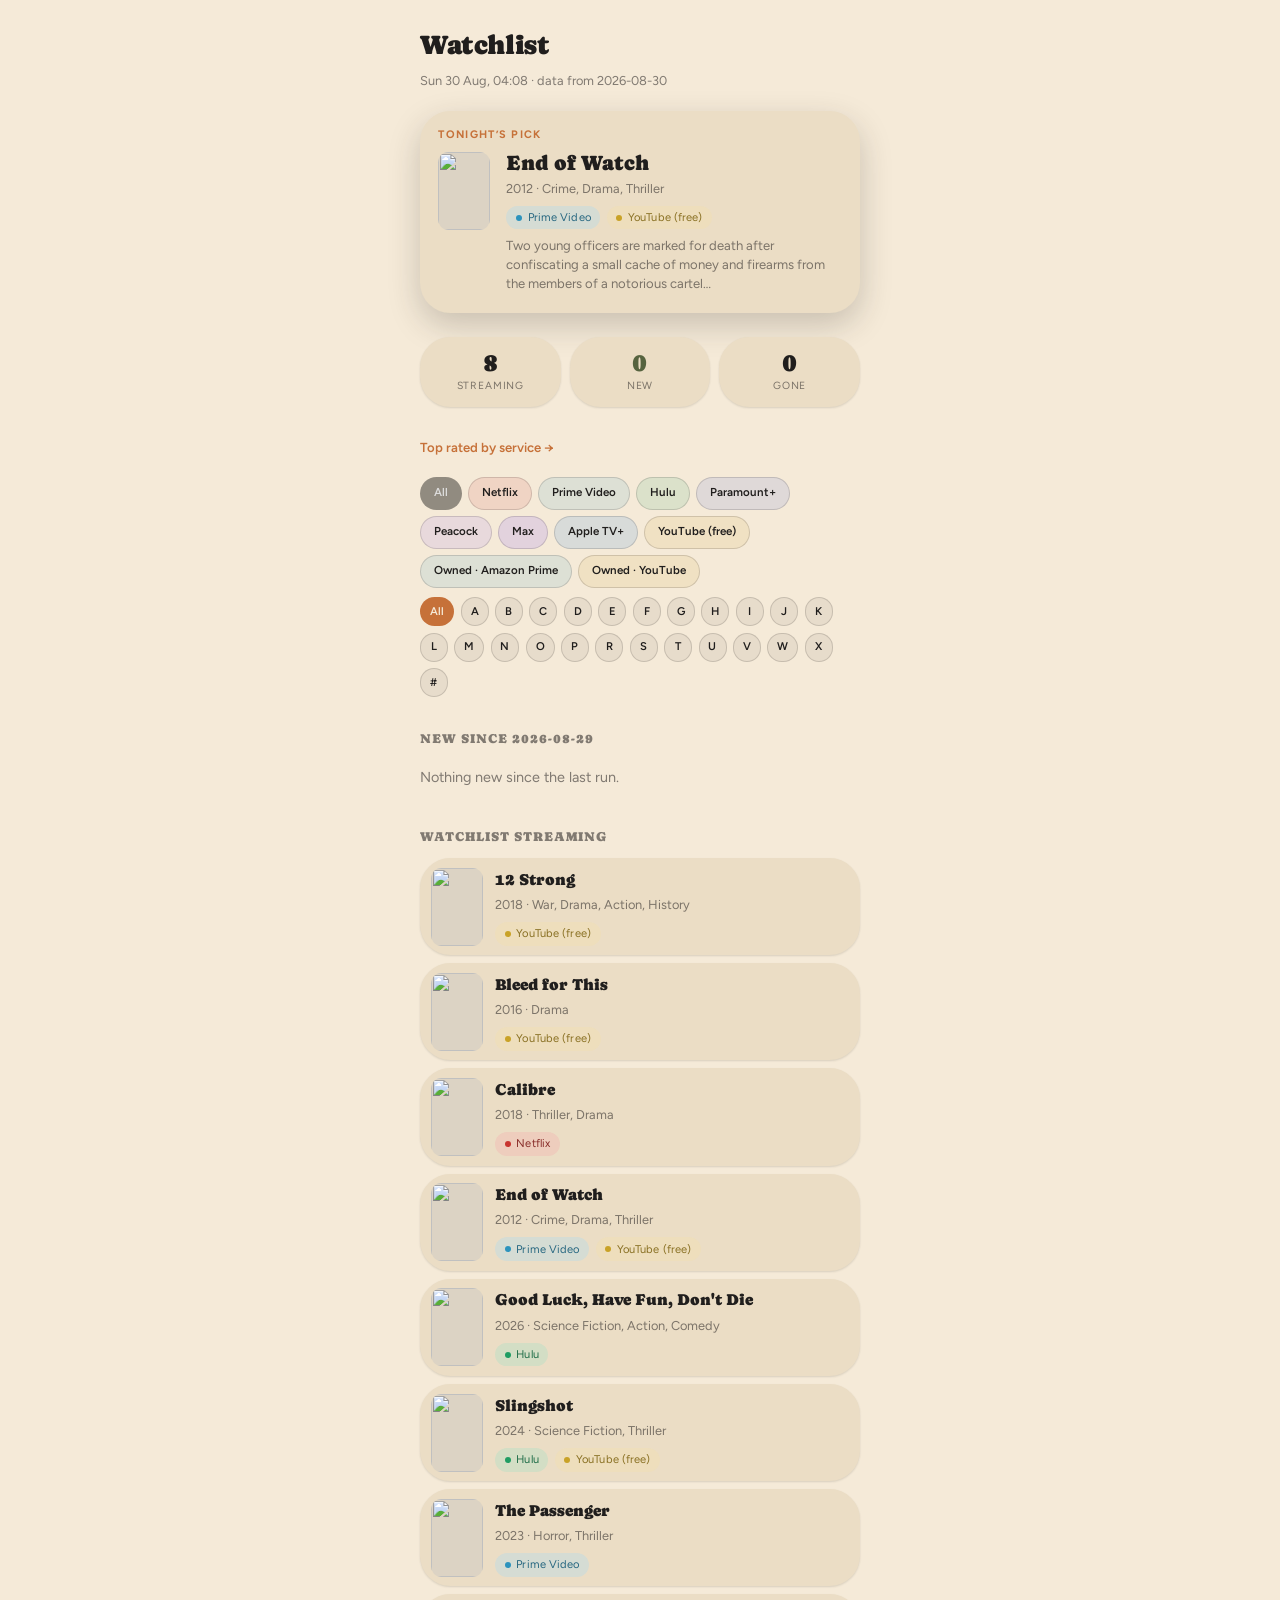
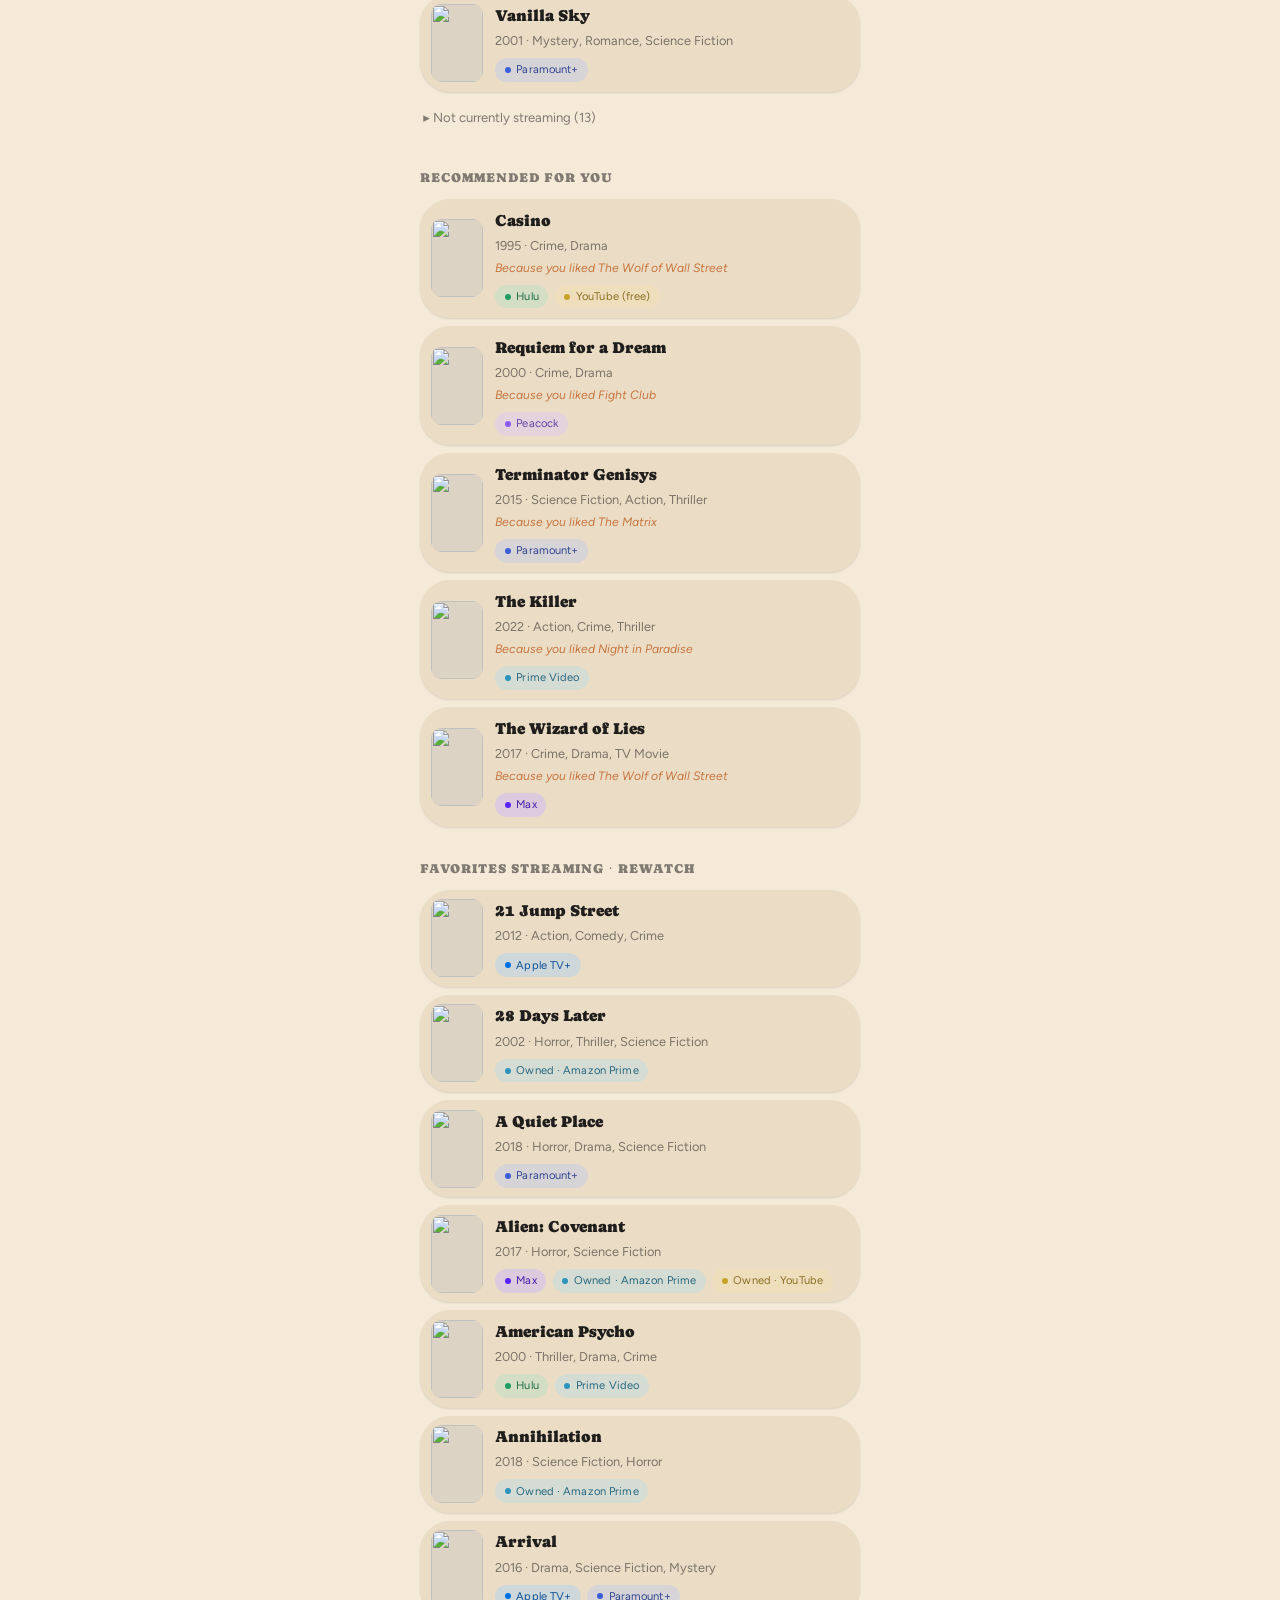
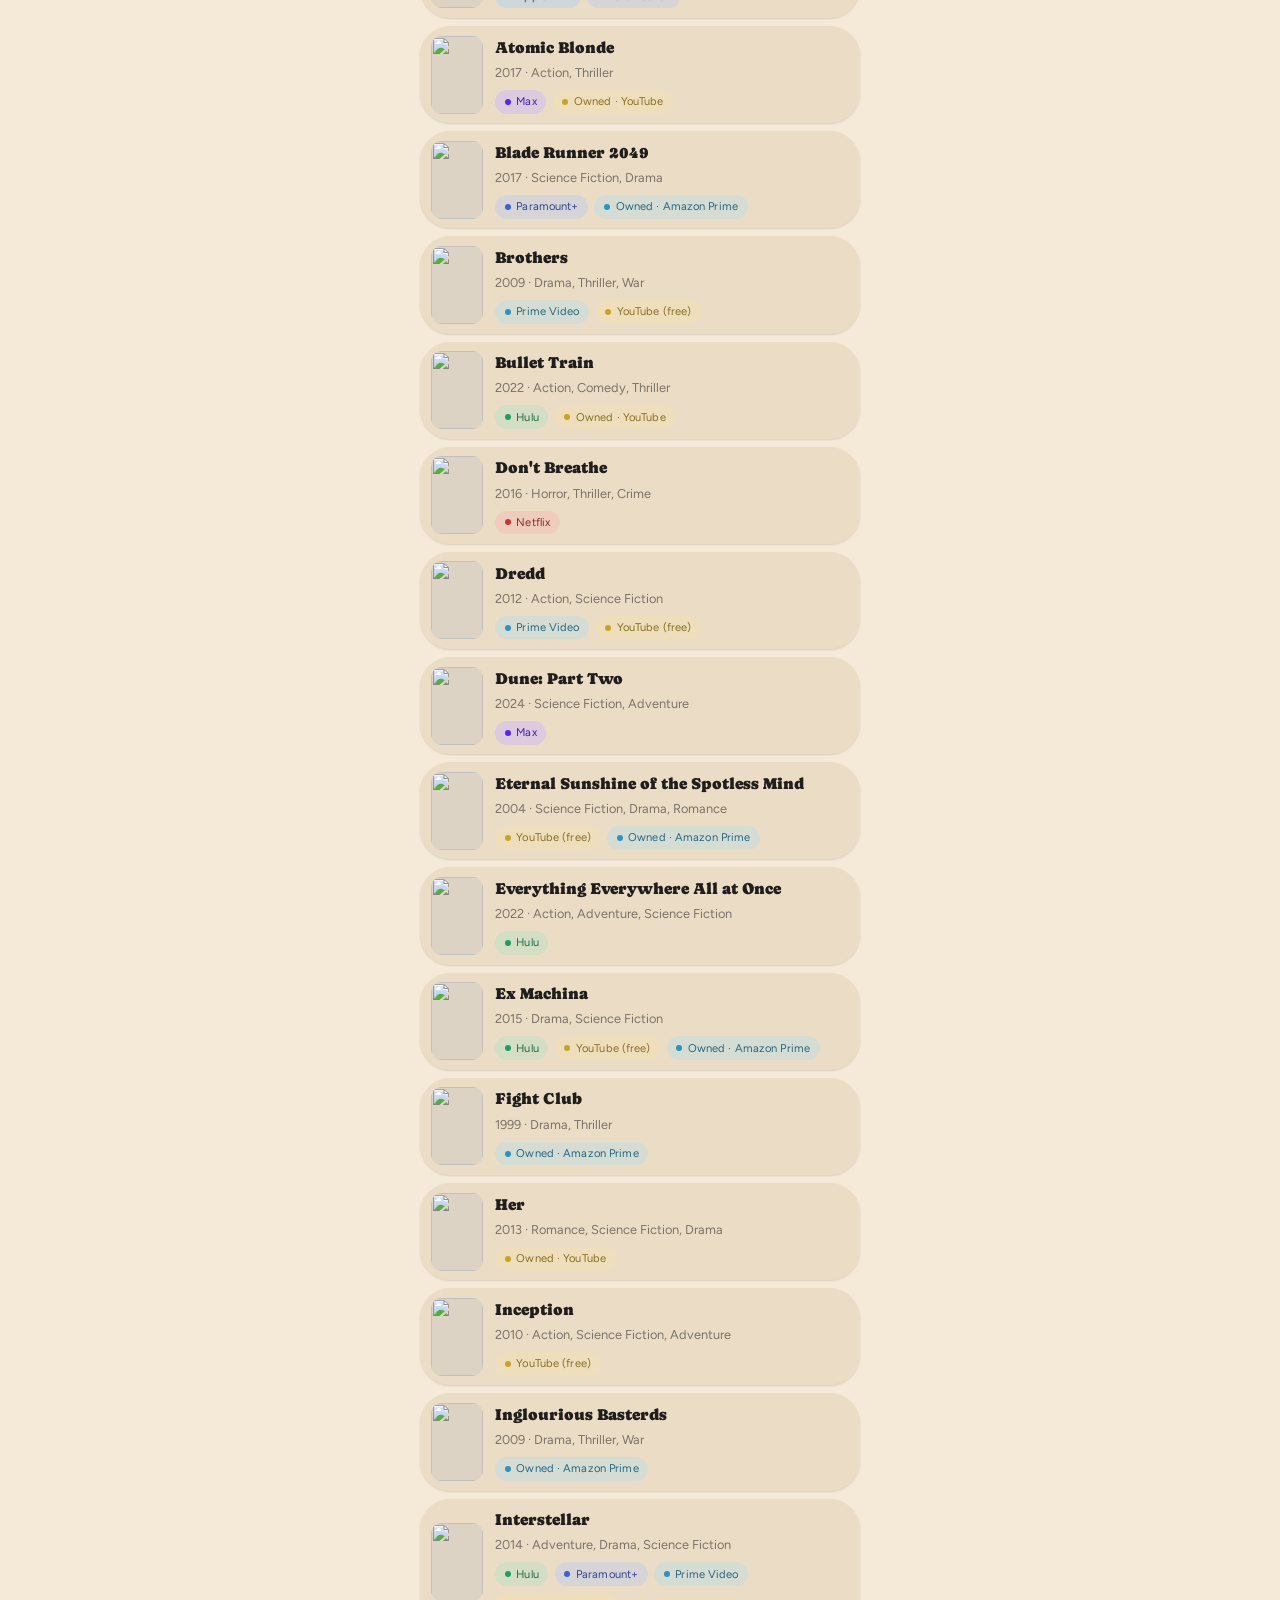
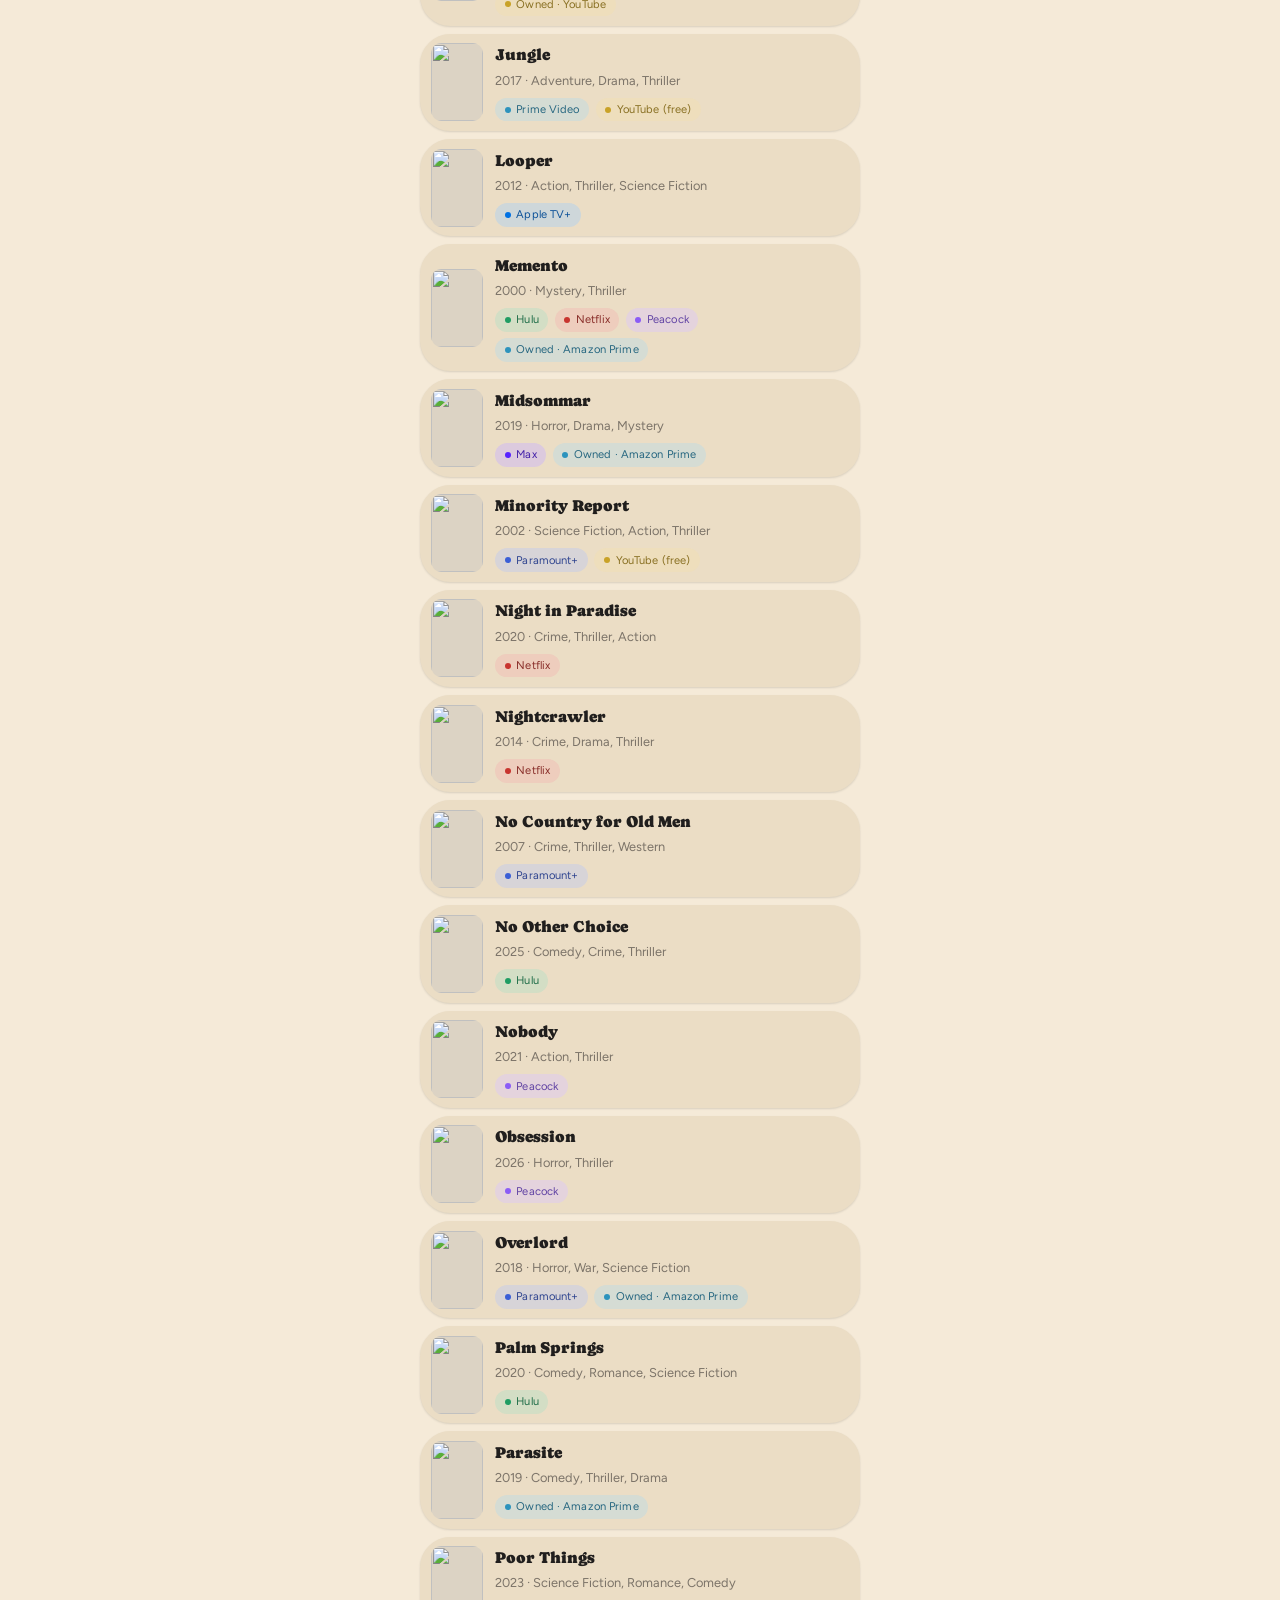
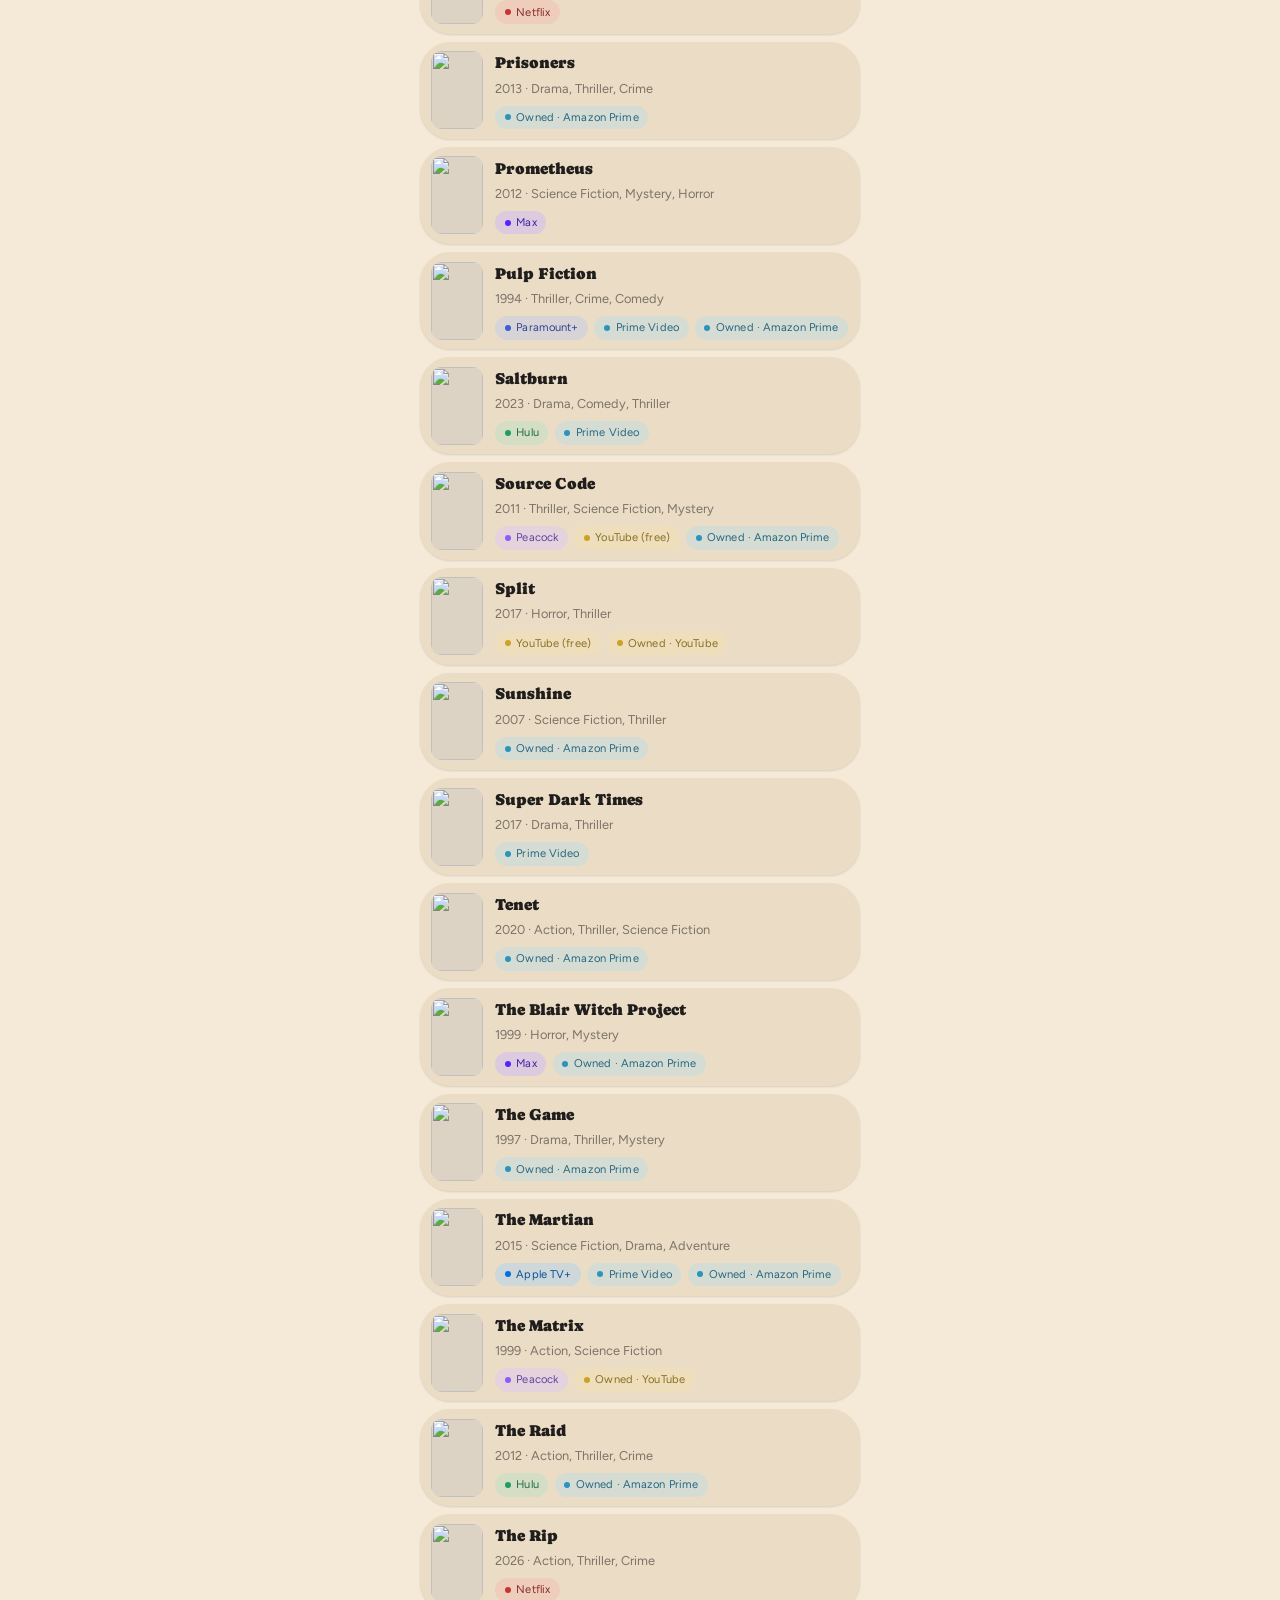
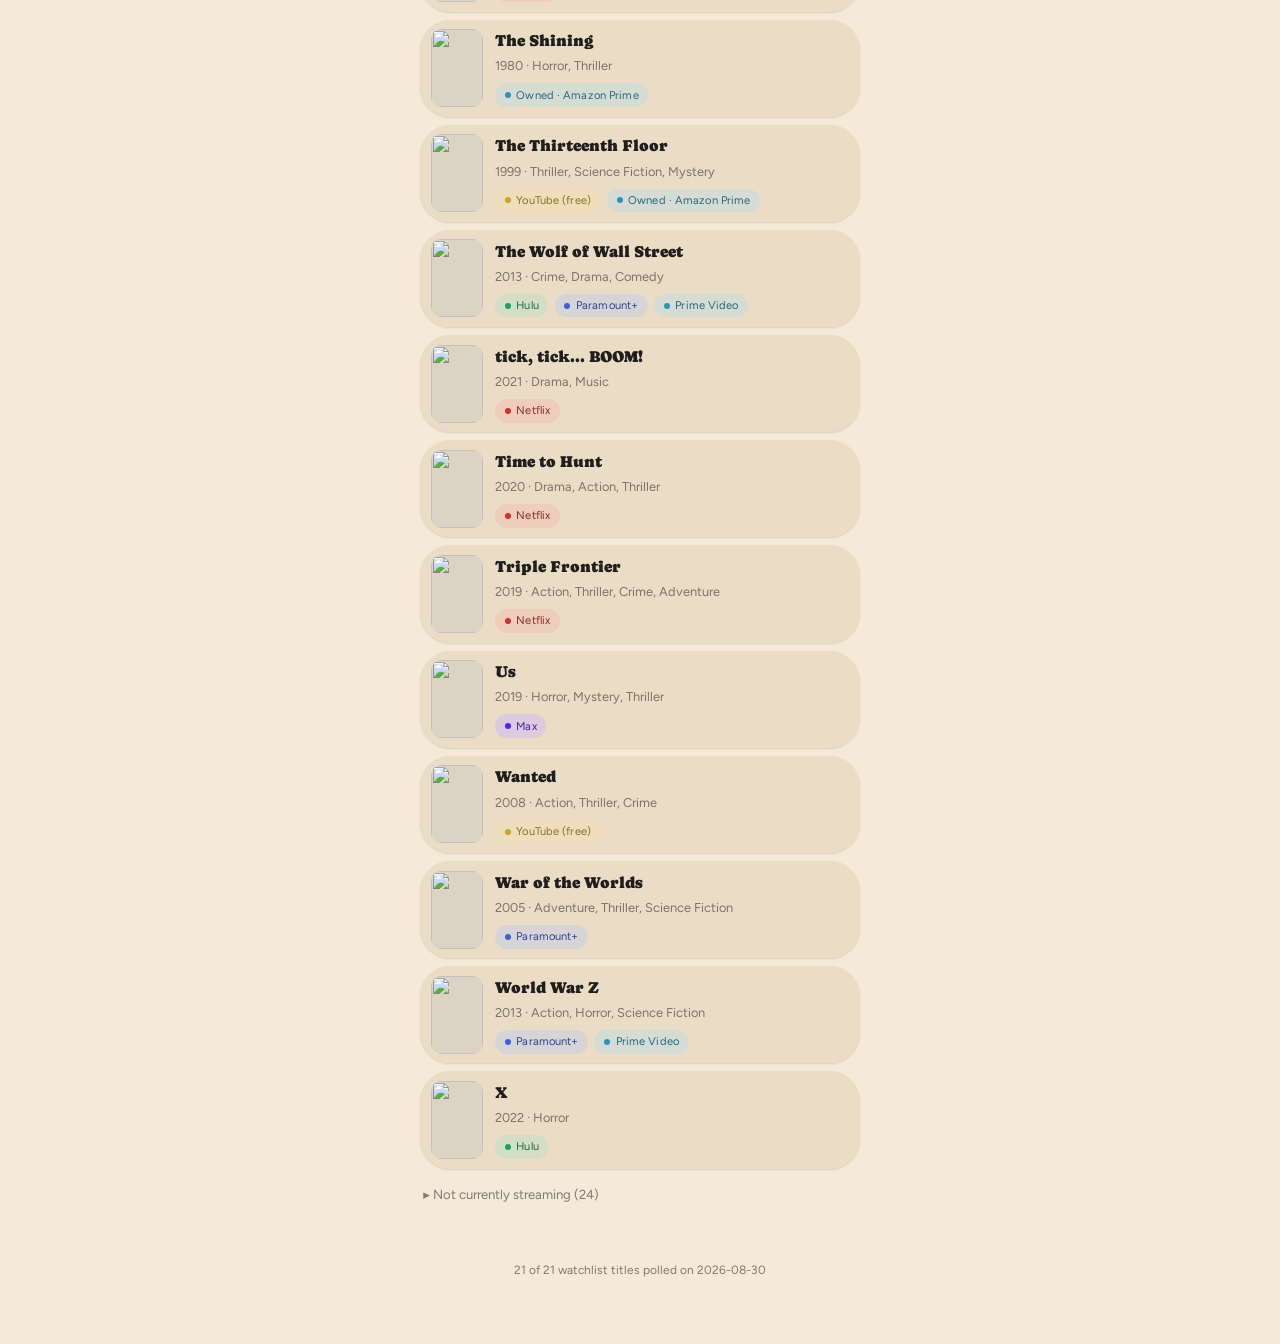
==== commit 71e04cfd: "watchlist: sync 2026-08-30" ====
--- a/docs/index.html
+++ b/docs/index.html
@@ -198,6 +198,7 @@
   #alpha-n:checked ~ main .row-card:not([data-initial="n"]) { display: none; }
   #alpha-o:checked ~ main .row-card:not([data-initial="o"]) { display: none; }
   #alpha-p:checked ~ main .row-card:not([data-initial="p"]) { display: none; }
+  #alpha-r:checked ~ main .row-card:not([data-initial="r"]) { display: none; }
   #alpha-s:checked ~ main .row-card:not([data-initial="s"]) { display: none; }
   #alpha-t:checked ~ main .row-card:not([data-initial="t"]) { display: none; }
   #alpha-u:checked ~ main .row-card:not([data-initial="u"]) { display: none; }
@@ -221,6 +222,7 @@
   #alpha-n:checked ~ main .hidden-count,
   #alpha-o:checked ~ main .hidden-count,
   #alpha-p:checked ~ main .hidden-count,
+  #alpha-r:checked ~ main .hidden-count,
   #alpha-s:checked ~ main .hidden-count,
   #alpha-t:checked ~ main .hidden-count,
   #alpha-u:checked ~ main .hidden-count,
@@ -245,6 +247,7 @@
   body:has(#alpha-n:checked) label[for="alpha-n"],
   body:has(#alpha-o:checked) label[for="alpha-o"],
   body:has(#alpha-p:checked) label[for="alpha-p"],
+  body:has(#alpha-r:checked) label[for="alpha-r"],
   body:has(#alpha-s:checked) label[for="alpha-s"],
   body:has(#alpha-t:checked) label[for="alpha-t"],
   body:has(#alpha-u:checked) label[for="alpha-u"],
@@ -438,6 +441,7 @@
 <input type="radio" name="alpha" id="alpha-n" class="filter-radio">
 <input type="radio" name="alpha" id="alpha-o" class="filter-radio">
 <input type="radio" name="alpha" id="alpha-p" class="filter-radio">
+<input type="radio" name="alpha" id="alpha-r" class="filter-radio">
 <input type="radio" name="alpha" id="alpha-s" class="filter-radio">
 <input type="radio" name="alpha" id="alpha-t" class="filter-radio">
 <input type="radio" name="alpha" id="alpha-u" class="filter-radio">
@@ -447,9 +451,9 @@
 <input type="radio" name="alpha" id="alpha-num" class="filter-radio">
 <main>
   <h1>Watchlist</h1>
-  <p class="stamp">Sat 29 Aug, 04:07 · data from 2026-08-29</p>
+  <p class="stamp">Sun 30 Aug, 04:08 · data from 2026-08-30</p>
   
-  <a href="#m1903" class="hero-card elev-lg"><div class="hero-kicker">Tonight’s pick</div><div class="hero-body"><img class="poster hero-poster" src="https://image.tmdb.org/t/p/w92/cAh2pCiNPftsY3aSqJuIOde7uWr.jpg" alt="" loading="lazy" width="72" height="108"><div class="row-info"><div class="hero-title">Vanilla Sky</div><div class="card-meta">2001 · Mystery, Romance, Science Fiction</div><div class="tag-row"><span class="tag" style="--tag-color:#3b5fd6"><span class="tag-dot"></span>Paramount+</span></div><p class="hero-blurb">David Aames has it all: wealth, good looks and gorgeous women on his arm. But just as he begins falling for the warmhearted Sofia, his face…</p></div></div></a>
+  <a href="#m77016" class="hero-card elev-lg"><div class="hero-kicker">Tonight’s pick</div><div class="hero-body"><img class="poster hero-poster" src="https://image.tmdb.org/t/p/w92/pDeVKQICkcdwwjHxGj0MeS14YJ6.jpg" alt="" loading="lazy" width="72" height="108"><div class="row-info"><div class="hero-title">End of Watch</div><div class="card-meta">2012 · Crime, Drama, Thriller</div><div class="tag-row"><span class="tag" style="--tag-color:#2c93bd"><span class="tag-dot"></span>Prime Video</span><span class="tag" style="--tag-color:#c9a227"><span class="tag-dot"></span>YouTube (free)</span></div><p class="hero-blurb">Two young officers are marked for death after confiscating a small cache of money and firearms from the members of a notorious cartel…</p></div></div></a>
   <div class="counts">
     <div><b>8</b><span>streaming</span></div>
     <div class="new"><b>0</b><span>new</span></div>
@@ -459,9 +463,9 @@
   <p class="nav"><a href="top-rated.html">Top rated by service &rarr;</a></p>
 
   <div class="filter-bar"><label class="pill" for="filter-all">All</label><label class="pill" for="filter-netflix" style="--tag-color:#c8342f">Netflix</label><label class="pill" for="filter-prime-video" style="--tag-color:#2c93bd">Prime Video</label><label class="pill" for="filter-hulu" style="--tag-color:#1f9d63">Hulu</label><label class="pill" for="filter-paramount" style="--tag-color:#3b5fd6">Paramount+</label><label class="pill" for="filter-peacock" style="--tag-color:#8b5cf6">Peacock</label><label class="pill" for="filter-max" style="--tag-color:#5822ff">Max</label><label class="pill" for="filter-apple-tv" style="--tag-color:#0071e3">Apple TV+</label><label class="pill" for="filter-youtube-free" style="--tag-color:#c9a227">YouTube (free)</label><label class="pill" for="filter-owned-amazon-prime" style="--tag-color:#2c93bd">Owned · Amazon Prime</label><label class="pill" for="filter-owned-youtube" style="--tag-color:#c9a227">Owned · YouTube</label></div>
-  <div class="filter-bar filter-bar-alpha"><label class="pill pill-alpha" for="alpha-all">All</label><label class="pill pill-alpha" for="alpha-a">A</label><label class="pill pill-alpha" for="alpha-b">B</label><label class="pill pill-alpha" for="alpha-c">C</label><label class="pill pill-alpha" for="alpha-d">D</label><label class="pill pill-alpha" for="alpha-e">E</label><label class="pill pill-alpha" for="alpha-f">F</label><label class="pill pill-alpha" for="alpha-g">G</label><label class="pill pill-alpha" for="alpha-h">H</label><label class="pill pill-alpha" for="alpha-i">I</label><label class="pill pill-alpha" for="alpha-j">J</label><label class="pill pill-alpha" for="alpha-k">K</label><label class="pill pill-alpha" for="alpha-l">L</label><label class="pill pill-alpha" for="alpha-m">M</label><label class="pill pill-alpha" for="alpha-n">N</label><label class="pill pill-alpha" for="alpha-o">O</label><label class="pill pill-alpha" for="alpha-p">P</label><label class="pill pill-alpha" for="alpha-s">S</label><label class="pill pill-alpha" for="alpha-t">T</label><label class="pill pill-alpha" for="alpha-u">U</label><label class="pill pill-alpha" for="alpha-v">V</label><label class="pill pill-alpha" for="alpha-w">W</label><label class="pill pill-alpha" for="alpha-x">X</label><label class="pill pill-alpha" for="alpha-num">#</label></div>
-
-  <h2>New since 2026-08-28</h2>
+  <div class="filter-bar filter-bar-alpha"><label class="pill pill-alpha" for="alpha-all">All</label><label class="pill pill-alpha" for="alpha-a">A</label><label class="pill pill-alpha" for="alpha-b">B</label><label class="pill pill-alpha" for="alpha-c">C</label><label class="pill pill-alpha" for="alpha-d">D</label><label class="pill pill-alpha" for="alpha-e">E</label><label class="pill pill-alpha" for="alpha-f">F</label><label class="pill pill-alpha" for="alpha-g">G</label><label class="pill pill-alpha" for="alpha-h">H</label><label class="pill pill-alpha" for="alpha-i">I</label><label class="pill pill-alpha" for="alpha-j">J</label><label class="pill pill-alpha" for="alpha-k">K</label><label class="pill pill-alpha" for="alpha-l">L</label><label class="pill pill-alpha" for="alpha-m">M</label><label class="pill pill-alpha" for="alpha-n">N</label><label class="pill pill-alpha" for="alpha-o">O</label><label class="pill pill-alpha" for="alpha-p">P</label><label class="pill pill-alpha" for="alpha-r">R</label><label class="pill pill-alpha" for="alpha-s">S</label><label class="pill pill-alpha" for="alpha-t">T</label><label class="pill pill-alpha" for="alpha-u">U</label><label class="pill pill-alpha" for="alpha-v">V</label><label class="pill pill-alpha" for="alpha-w">W</label><label class="pill pill-alpha" for="alpha-x">X</label><label class="pill pill-alpha" for="alpha-num">#</label></div>
+
+  <h2>New since 2026-08-29</h2>
   <p class="empty">Nothing new since the last run.</p>
 
   <h2>Watchlist streaming</h2>
@@ -496,11 +500,11 @@
 
   <h2>Recommended for you</h2>
   <ul>
-<li><a class="row-card elev-sm" href="#m38700" data-services="hulu" data-initial="b"><img class="poster" src="https://image.tmdb.org/t/p/w92/y95lQLnuNKdPAzw9F9Ab8kJ80c3.jpg" alt="" loading="lazy" width="52" height="78"><div class="row-info"><div class="card-title">Bad Boys for Life</div><div class="card-meta">2020 · Thriller, Action, Crime</div><div class="card-because">Because you liked Love Lies Bleeding</div><div class="tag-row"><span class="tag" style="--tag-color:#1f9d63"><span class="tag-dot"></span>Hulu</span></div></div></a></li>
-<li><a class="row-card elev-sm" href="#m1433719" data-services="prime-video" data-initial="h"><img class="poster" src="https://image.tmdb.org/t/p/w92/cqF7xuZWbBYXWHsp1I1H5PwujPs.jpg" alt="" loading="lazy" width="52" height="78"><div class="row-info"><div class="card-title">High Ground</div><div class="card-meta">2025 · Thriller, Crime, Action</div><div class="card-because">Because you liked No Country for Old Men</div><div class="tag-row"><span class="tag" style="--tag-color:#2c93bd"><span class="tag-dot"></span>Prime Video</span></div></div></a></li>
-<li><a class="row-card elev-sm" href="#m18781" data-services="prime-video youtube-free" data-initial="t"><img class="poster" src="https://image.tmdb.org/t/p/w92/dTfL0YbTa7S59vZYmWbk6UofHkI.jpg" alt="" loading="lazy" width="52" height="78"><div class="row-info"><div class="card-title">The Haunting in Connecticut</div><div class="card-meta">2009 · Thriller, Horror</div><div class="card-because">Because you liked The Autopsy of Jane Doe</div><div class="tag-row"><span class="tag" style="--tag-color:#2c93bd"><span class="tag-dot"></span>Prime Video</span><span class="tag" style="--tag-color:#c9a227"><span class="tag-dot"></span>YouTube (free)</span></div></div></a></li>
-<li><a class="row-card elev-sm" href="#m10003" data-services="paramount" data-initial="t"><img class="poster" src="https://image.tmdb.org/t/p/w92/k43wPAVeepqzGwP52dKcknQjquj.jpg" alt="" loading="lazy" width="52" height="78"><div class="row-info"><div class="card-title">The Saint</div><div class="card-meta">1997 · Thriller, Action, Romance, Science Fiction, Adventure</div><div class="card-because">Because you liked Tenet</div><div class="tag-row"><span class="tag" style="--tag-color:#3b5fd6"><span class="tag-dot"></span>Paramount+</span></div></div></a></li>
-<li><a class="row-card elev-sm" href="#m319" data-services="netflix" data-initial="t"><img class="poster" src="https://image.tmdb.org/t/p/w92/AqlPzcILRi0IW0JodKp7pMMNEFt.jpg" alt="" loading="lazy" width="52" height="78"><div class="row-info"><div class="card-title">True Romance</div><div class="card-meta">1993 · Action, Crime, Romance</div><div class="card-because">Because you liked Love Lies Bleeding</div><div class="tag-row"><span class="tag" style="--tag-color:#c8342f"><span class="tag-dot"></span>Netflix</span></div></div></a></li>
+<li><a class="row-card elev-sm" href="#m524" data-services="hulu youtube-free" data-initial="c"><img class="poster" src="https://image.tmdb.org/t/p/w92/gziIkUSnYuj9ChCi8qOu2ZunpSC.jpg" alt="" loading="lazy" width="52" height="78"><div class="row-info"><div class="card-title">Casino</div><div class="card-meta">1995 · Crime, Drama</div><div class="card-because">Because you liked The Wolf of Wall Street</div><div class="tag-row"><span class="tag" style="--tag-color:#1f9d63"><span class="tag-dot"></span>Hulu</span><span class="tag" style="--tag-color:#c9a227"><span class="tag-dot"></span>YouTube (free)</span></div></div></a></li>
+<li><a class="row-card elev-sm" href="#m641" data-services="peacock" data-initial="r"><img class="poster" src="https://image.tmdb.org/t/p/w92/9BTwsLaMVHOGFlmsSlx5QYCaXb.jpg" alt="" loading="lazy" width="52" height="78"><div class="row-info"><div class="card-title">Requiem for a Dream</div><div class="card-meta">2000 · Crime, Drama</div><div class="card-because">Because you liked Fight Club</div><div class="tag-row"><span class="tag" style="--tag-color:#8b5cf6"><span class="tag-dot"></span>Peacock</span></div></div></a></li>
+<li><a class="row-card elev-sm" href="#m87101" data-services="paramount" data-initial="t"><img class="poster" src="https://image.tmdb.org/t/p/w92/oZRVDpNtmHk8M1VYy1aeOWUXgbC.jpg" alt="" loading="lazy" width="52" height="78"><div class="row-info"><div class="card-title">Terminator Genisys</div><div class="card-meta">2015 · Science Fiction, Action, Thriller</div><div class="card-because">Because you liked The Matrix</div><div class="tag-row"><span class="tag" style="--tag-color:#3b5fd6"><span class="tag-dot"></span>Paramount+</span></div></div></a></li>
+<li><a class="row-card elev-sm" href="#m938008" data-services="prime-video" data-initial="t"><img class="poster" src="https://image.tmdb.org/t/p/w92/5IQqdtTq1wH5YJynx86Ysi4sDVt.jpg" alt="" loading="lazy" width="52" height="78"><div class="row-info"><div class="card-title">The Killer</div><div class="card-meta">2022 · Action, Crime, Thriller</div><div class="card-because">Because you liked Night in Paradise</div><div class="tag-row"><span class="tag" style="--tag-color:#2c93bd"><span class="tag-dot"></span>Prime Video</span></div></div></a></li>
+<li><a class="row-card elev-sm" href="#m363992" data-services="max" data-initial="t"><img class="poster" src="https://image.tmdb.org/t/p/w92/8k4lJ4e0hvDQtKpItXmmPdw69sO.jpg" alt="" loading="lazy" width="52" height="78"><div class="row-info"><div class="card-title">The Wizard of Lies</div><div class="card-meta">2017 · Crime, Drama, TV Movie</div><div class="card-because">Because you liked The Wolf of Wall Street</div><div class="tag-row"><span class="tag" style="--tag-color:#5822ff"><span class="tag-dot"></span>Max</span></div></div></a></li>
 </ul>
 
   <h2>Favorites streaming · rewatch</h2>
@@ -514,7 +518,7 @@
 <li><a class="row-card elev-sm" href="#m329865" data-services="apple-tv paramount" data-initial="a"><img class="poster" src="https://image.tmdb.org/t/p/w92/x2FJsf1ElAgr63Y3PNPtJrcmpoe.jpg" alt="" loading="lazy" width="52" height="78"><div class="row-info"><div class="card-title">Arrival</div><div class="card-meta">2016 · Drama, Science Fiction, Mystery</div><div class="tag-row"><span class="tag" style="--tag-color:#0071e3"><span class="tag-dot"></span>Apple TV+</span><span class="tag" style="--tag-color:#3b5fd6"><span class="tag-dot"></span>Paramount+</span></div></div></a></li>
 <li><a class="row-card elev-sm" href="#m341013" data-services="max owned-youtube" data-initial="a"><img class="poster" src="https://image.tmdb.org/t/p/w92/kV9R5h0Yct1kR8Hf8sJ1nX0Vz4x.jpg" alt="" loading="lazy" width="52" height="78"><div class="row-info"><div class="card-title">Atomic Blonde</div><div class="card-meta">2017 · Action, Thriller</div><div class="tag-row"><span class="tag" style="--tag-color:#5822ff"><span class="tag-dot"></span>Max</span><span class="tag" style="--tag-color:#c9a227"><span class="tag-dot"></span>Owned · YouTube</span></div></div></a></li>
 <li><a class="row-card elev-sm" href="#m335984" data-services="paramount owned-amazon-prime" data-initial="b"><img class="poster" src="https://image.tmdb.org/t/p/w92/gajva2L0rPYkEWjzgFlBXCAVBE5.jpg" alt="" loading="lazy" width="52" height="78"><div class="row-info"><div class="card-title">Blade Runner 2049</div><div class="card-meta">2017 · Science Fiction, Drama</div><div class="tag-row"><span class="tag" style="--tag-color:#3b5fd6"><span class="tag-dot"></span>Paramount+</span><span class="tag" style="--tag-color:#2c93bd"><span class="tag-dot"></span>Owned · Amazon Prime</span></div></div></a></li>
-<li><a class="row-card elev-sm" href="#m7445" data-services="youtube-free" data-initial="b"><img class="poster" src="https://image.tmdb.org/t/p/w92/skHqceAFYee0JZuYd9MVk2IQggi.jpg" alt="" loading="lazy" width="52" height="78"><div class="row-info"><div class="card-title">Brothers</div><div class="card-meta">2009 · Drama, Thriller, War</div><div class="tag-row"><span class="tag" style="--tag-color:#c9a227"><span class="tag-dot"></span>YouTube (free)</span></div></div></a></li>
+<li><a class="row-card elev-sm" href="#m7445" data-services="prime-video youtube-free" data-initial="b"><img class="poster" src="https://image.tmdb.org/t/p/w92/skHqceAFYee0JZuYd9MVk2IQggi.jpg" alt="" loading="lazy" width="52" height="78"><div class="row-info"><div class="card-title">Brothers</div><div class="card-meta">2009 · Drama, Thriller, War</div><div class="tag-row"><span class="tag" style="--tag-color:#2c93bd"><span class="tag-dot"></span>Prime Video</span><span class="tag" style="--tag-color:#c9a227"><span class="tag-dot"></span>YouTube (free)</span></div></div></a></li>
 <li><a class="row-card elev-sm" href="#m718930" data-services="hulu owned-youtube" data-initial="b"><img class="poster" src="https://image.tmdb.org/t/p/w92/j8szC8OgrejDQjjMKSVXyaAjw3V.jpg" alt="" loading="lazy" width="52" height="78"><div class="row-info"><div class="card-title">Bullet Train</div><div class="card-meta">2022 · Action, Comedy, Thriller</div><div class="tag-row"><span class="tag" style="--tag-color:#1f9d63"><span class="tag-dot"></span>Hulu</span><span class="tag" style="--tag-color:#c9a227"><span class="tag-dot"></span>Owned · YouTube</span></div></div></a></li>
 <li><a class="row-card elev-sm" href="#m300669" data-services="netflix" data-initial="d"><img class="poster" src="https://image.tmdb.org/t/p/w92/dSxHyPZ2nipSfvdft4IhQKjk5eZ.jpg" alt="" loading="lazy" width="52" height="78"><div class="row-info"><div class="card-title">Don&#x27;t Breathe</div><div class="card-meta">2016 · Horror, Thriller, Crime</div><div class="tag-row"><span class="tag" style="--tag-color:#c8342f"><span class="tag-dot"></span>Netflix</span></div></div></a></li>
 <li><a class="row-card elev-sm" href="#m49049" data-services="prime-video youtube-free" data-initial="d"><img class="poster" src="https://image.tmdb.org/t/p/w92/wLx65gtGVnUFCxceHWGszcruCZj.jpg" alt="" loading="lazy" width="52" height="78"><div class="row-info"><div class="card-title">Dredd</div><div class="card-meta">2012 · Action, Science Fiction</div><div class="tag-row"><span class="tag" style="--tag-color:#2c93bd"><span class="tag-dot"></span>Prime Video</span><span class="tag" style="--tag-color:#c9a227"><span class="tag-dot"></span>YouTube (free)</span></div></div></a></li>
@@ -599,120 +603,120 @@
 </ul>
 </details>
 
-  <footer>21 of 21 watchlist titles polled on 2026-08-29</footer>
+  <footer>21 of 21 watchlist titles polled on 2026-08-30</footer>
 </main>
-<div id="m38" class="dialog-target"><a href="#_close" class="dialog-backdrop" tabindex="-1" aria-hidden="true"></a><div class="dialog elev-lg" role="dialog" aria-modal="true" aria-labelledby="m38-title"><a href="#_close" class="dialog-close" aria-label="Close">✕</a><div class="dialog-head"><img class="poster dialog-poster" src="https://image.tmdb.org/t/p/w154/5MwkWH9tYHv3mV9OdYTMR5qreIz.jpg" alt="" loading="lazy" width="84" height="126"><div><div id="m38-title" class="dialog-title">Eternal Sunshine of the Spotless Mind</div><div class="card-meta">2004 · 108 min · R</div><div class="card-meta">Science Fiction, Drama, Romance · Directed by Michel Gondry</div><div class="card-meta">Starring Jim Carrey, Kate Winslet, Kirsten Dunst, Mark Ruffalo</div><div class="score">★ 8.1<span class="text-muted"> · 16,597 votes</span></div></div></div><div class="tag-row"><span class="tag" style="--tag-color:#c9a227"><span class="tag-dot"></span>YouTube (free)</span><span class="tag" style="--tag-color:#2c93bd"><span class="tag-dot"></span>Owned · Amazon Prime</span></div><p class="dialog-body">Joel Barish, heartbroken that his girlfriend underwent a procedure to erase him from her memory, decides to do the same. However, as he watches his memories of her fade away, he realises that he still loves her, and may be too late to correct his mistake.</p><div class="similar-block"><div class="similar-head">More like this</div><div class="similar-grid"><a class="similar-tile" href="https://www.themoviedb.org/movie/765245"><img class="poster similar-poster" src="https://image.tmdb.org/t/p/w92/zzCdikGD9Qa5NT8lZtUv9dXNgsm.jpg" alt="" loading="lazy" width="68" height="102"><div class="similar-title">Swan Song</div><div class="similar-year">2021</div></a><a class="similar-tile" href="https://www.themoviedb.org/movie/1319965"><img class="poster similar-poster" src="https://image.tmdb.org/t/p/w92/U2KFjtXN9NL9eCENB28w42Jakp.jpg" alt="" loading="lazy" width="68" height="102"><div class="similar-title">All of You</div><div class="similar-year">2025</div></a><a class="similar-tile" href="https://www.themoviedb.org/movie/790459"><img class="poster similar-poster" src="https://image.tmdb.org/t/p/w92/q04g3un61aeBoheQEso7enM28AF.jpg" alt="" loading="lazy" width="68" height="102"><div class="similar-title">Fingernails</div><div class="similar-year">2023</div></a><a class="similar-tile" href="https://www.themoviedb.org/movie/2251"><img class="poster similar-poster" src="https://image.tmdb.org/t/p/w92/bjiHEhuiwhIygzjczbTPAA07cGc.jpg" alt="" loading="lazy" width="68" height="102"><div class="similar-title">Unfaithful</div><div class="similar-year">2002</div></a><a class="similar-tile" href="https://www.themoviedb.org/movie/426238"><img class="poster similar-poster" src="https://image.tmdb.org/t/p/w92/oQZPPsvoipd38jasPhvJOpajbug.jpg" alt="" loading="lazy" width="68" height="102"><div class="similar-title">Beach Rats</div><div class="similar-year">2017</div></a></div></div><p class="dialog-link"><a href="https://www.youtube.com/watch?v=c2e-bj6qy8Y">▶ Watch trailer</a> · <a href="https://www.themoviedb.org/movie/38">Full cast, reviews, and rental prices on TMDB →</a></p></div></div>
-<div id="m74" class="dialog-target"><a href="#_close" class="dialog-backdrop" tabindex="-1" aria-hidden="true"></a><div class="dialog elev-lg" role="dialog" aria-modal="true" aria-labelledby="m74-title"><a href="#_close" class="dialog-close" aria-label="Close">✕</a><div class="dialog-head"><img class="poster dialog-poster" src="https://image.tmdb.org/t/p/w154/6Biy7R9LfumYshur3YKhpj56MpB.jpg" alt="" loading="lazy" width="84" height="126"><div><div id="m74-title" class="dialog-title">War of the Worlds</div><div class="card-meta">2005 · 117 min · PG-13</div><div class="card-meta">Adventure, Thriller, Science Fiction · Directed by Steven Spielberg</div><div class="card-meta">Starring Tom Cruise, Dakota Fanning, Miranda Otto, Justin Chatwin</div><div class="score">★ 6.6<span class="text-muted"> · 9,409 votes</span></div></div></div><div class="tag-row"><span class="tag" style="--tag-color:#3b5fd6"><span class="tag-dot"></span>Paramount+</span></div><p class="dialog-body">Ray Ferrier is a divorced dockworker and less-than-perfect father. Soon after his ex-wife and her new husband drop off his teenage son and young daughter for a rare weekend visit, a strange and powerful lightning storm touches down.</p><div class="similar-block"><div class="similar-head">More like this</div><div class="similar-grid"><a class="similar-tile" href="https://www.themoviedb.org/movie/443791"><img class="poster similar-poster" src="https://image.tmdb.org/t/p/w92/gzlbb3yeVISpQ3REd3Ga1scWGTU.jpg" alt="" loading="lazy" width="68" height="102"><div class="similar-title">Underwater</div><div class="similar-year">2020</div></a><a class="similar-tile" href="https://www.themoviedb.org/movie/262504"><img class="poster similar-poster" src="https://image.tmdb.org/t/p/w92/faq9JlF8znUGQ5p3En1W61Fi5p0.jpg" alt="" loading="lazy" width="68" height="102"><div class="similar-title">Allegiant</div><div class="similar-year">2016</div></a><a class="similar-tile" href="https://www.themoviedb.org/movie/299687"><img class="poster similar-poster" src="https://image.tmdb.org/t/p/w92/ja34BV577dtjWl2S5G1tB93IjYb.jpg" alt="" loading="lazy" width="68" height="102"><div class="similar-title">The 5th Wave</div><div class="similar-year">2016</div></a><a class="similar-tile" href="https://www.themoviedb.org/movie/4858"><img class="poster similar-poster" src="https://image.tmdb.org/t/p/w92/oS5rMuJXwNZZPx0ojhvjgduglD2.jpg" alt="" loading="lazy" width="68" height="102"><div class="similar-title">The Invasion</div><div class="similar-year">2007</div></a><a class="similar-tile" href="https://www.themoviedb.org/movie/840464"><img class="poster similar-poster" src="https://image.tmdb.org/t/p/w92/z2tqCJLsw6uEJ8nJV8BsQXGa3dr.jpg" alt="" loading="lazy" width="68" height="102"><div class="similar-title">Greenland 2: Migration</div><div class="similar-year">2026</div></a></div></div><p class="dialog-link"><a href="https://www.youtube.com/watch?v=TLnQXsKn5-E">▶ Watch trailer</a> · <a href="https://www.themoviedb.org/movie/74">Full cast, reviews, and rental prices on TMDB →</a></p></div></div>
-<div id="m77" class="dialog-target"><a href="#_close" class="dialog-backdrop" tabindex="-1" aria-hidden="true"></a><div class="dialog elev-lg" role="dialog" aria-modal="true" aria-labelledby="m77-title"><a href="#_close" class="dialog-close" aria-label="Close">✕</a><div class="dialog-head"><img class="poster dialog-poster" src="https://image.tmdb.org/t/p/w154/nzlv62aC0octS5AklAiWpXLX9Z0.jpg" alt="" loading="lazy" width="84" height="126"><div><div id="m77-title" class="dialog-title">Memento</div><div class="card-meta">2000 · 113 min · R</div><div class="card-meta">Mystery, Thriller · Directed by Christopher Nolan</div><div class="card-meta">Starring Guy Pearce, Carrie-Anne Moss, Joe Pantoliano, Mark Boone Junior</div><div class="score">★ 8.2<span class="text-muted"> · 16,593 votes</span></div></div></div><div class="tag-row"><span class="tag" style="--tag-color:#1f9d63"><span class="tag-dot"></span>Hulu</span><span class="tag" style="--tag-color:#c8342f"><span class="tag-dot"></span>Netflix</span><span class="tag" style="--tag-color:#8b5cf6"><span class="tag-dot"></span>Peacock</span><span class="tag" style="--tag-color:#2c93bd"><span class="tag-dot"></span>Owned · Amazon Prime</span></div><p class="dialog-body">Leonard Shelby is tracking down the man who raped and murdered his wife. The difficulty of locating his wife&#x27;s killer, however, is compounded by the fact that he suffers from a rare, untreatable form of short-term memory loss. Although he can recall details of life before his accident, Leonard cannot remember what happened fifteen minutes ago, where he&#x27;s going, or why.</p><div class="similar-block"><div class="similar-head">More like this</div><div class="similar-grid"><a class="similar-tile" href="https://www.themoviedb.org/movie/301355"><img class="poster similar-poster" src="https://image.tmdb.org/t/p/w92/btEH0gxtMPg1B3cr3xTZ2eF1Z3Y.jpg" alt="" loading="lazy" width="68" height="102"><div class="similar-title">Message from the King</div><div class="similar-year">2017</div></a><a class="similar-tile" href="https://www.themoviedb.org/movie/68727"><img class="poster similar-poster" src="https://image.tmdb.org/t/p/w92/rR3F4fIn0JUJa1hlq2focd2W3zH.jpg" alt="" loading="lazy" width="68" height="102"><div class="similar-title">Trance</div><div class="similar-year">2013</div></a><a class="similar-tile" href="https://www.themoviedb.org/movie/207933"><img class="poster similar-poster" src="https://image.tmdb.org/t/p/w92/fZxGCCQ0NAtraevqULJ84wSSjo0.jpg" alt="" loading="lazy" width="68" height="102"><div class="similar-title">Stonehearst Asylum</div><div class="similar-year">2014</div></a><a class="similar-tile" href="https://www.themoviedb.org/movie/579047"><img class="poster similar-poster" src="https://image.tmdb.org/t/p/w92/17siH6wJRQ2jZiqz9BWUhy1UtZ.jpg" alt="" loading="lazy" width="68" height="102"><div class="similar-title">Reminiscence</div><div class="similar-year">2021</div></a><a class="similar-tile" href="https://www.themoviedb.org/movie/146015"><img class="poster similar-poster" src="https://image.tmdb.org/t/p/w92/7kNcpmP1Pe9fWLKEbEOX5GEWueC.jpg" alt="" loading="lazy" width="68" height="102"><div class="similar-title">The Double</div><div class="similar-year">2014</div></a></div></div><p class="dialog-link"><a href="https://www.youtube.com/watch?v=Rq9eM4ZXRgs">▶ Watch trailer</a> · <a href="https://www.themoviedb.org/movie/77">Full cast, reviews, and rental prices on TMDB →</a></p></div></div>
-<div id="m170" class="dialog-target"><a href="#_close" class="dialog-backdrop" tabindex="-1" aria-hidden="true"></a><div class="dialog elev-lg" role="dialog" aria-modal="true" aria-labelledby="m170-title"><a href="#_close" class="dialog-close" aria-label="Close">✕</a><div class="dialog-head"><img class="poster dialog-poster" src="https://image.tmdb.org/t/p/w154/sQckQRt17VaWbo39GIu0TMOiszq.jpg" alt="" loading="lazy" width="84" height="126"><div><div id="m170-title" class="dialog-title">28 Days Later</div><div class="card-meta">2002 · 113 min · R</div><div class="card-meta">Horror, Thriller, Science Fiction · Directed by Danny Boyle</div><div class="card-meta">Starring Cillian Murphy, Naomie Harris, Brendan Gleeson, Megan Burns</div><div class="score">★ 7.2<span class="text-muted"> · 8,756 votes</span></div></div></div><div class="tag-row"><span class="tag" style="--tag-color:#2c93bd"><span class="tag-dot"></span>Owned · Amazon Prime</span></div><p class="dialog-body">Twenty-eight days after a killer virus was accidentally unleashed from a British research facility, a small group of London survivors are caught in a desperate struggle to protect themselves from the infected. Carried by animals and humans, the virus turns those it infects into homicidal maniacs -- and it&#x27;s absolutely impossible to contain.</p><div class="similar-block"><div class="similar-head">More like this</div><div class="similar-grid"><a class="similar-tile" href="https://www.themoviedb.org/movie/1576"><img class="poster similar-poster" src="https://image.tmdb.org/t/p/w92/1UKNef590A0ZaMnxsscIcWuK1Em.jpg" alt="" loading="lazy" width="68" height="102"><div class="similar-title">Resident Evil</div><div class="similar-year">2002</div></a><a class="similar-tile" href="https://www.themoviedb.org/movie/375366"><img class="poster similar-poster" src="https://image.tmdb.org/t/p/w92/vdCD8z55a4RNmHQDPIpuMFqoY2B.jpg" alt="" loading="lazy" width="68" height="102"><div class="similar-title">The Girl with All the Gifts</div><div class="similar-year">2016</div></a><a class="similar-tile" href="https://www.themoviedb.org/movie/924"><img class="poster similar-poster" src="https://image.tmdb.org/t/p/w92/ttquyxStEEctzghtA2f4PUGprDr.jpg" alt="" loading="lazy" width="68" height="102"><div class="similar-title">Dawn of the Dead</div><div class="similar-year">2004</div></a><a class="similar-tile" href="https://www.themoviedb.org/movie/1992"><img class="poster similar-poster" src="https://image.tmdb.org/t/p/w92/3705GxG0RN9XDV5y9IiXKYHw1fK.jpg" alt="" loading="lazy" width="68" height="102"><div class="similar-title">Planet Terror</div><div class="similar-year">2007</div></a><a class="similar-tile" href="https://www.themoviedb.org/movie/1141182"><img class="poster similar-poster" src="https://image.tmdb.org/t/p/w92/dQdIj2OYELhLzECWONY932wGRxA.jpg" alt="" loading="lazy" width="68" height="102"><div class="similar-title">Die Alone</div><div class="similar-year">2024</div></a></div></div><p class="dialog-link"><a href="https://www.youtube.com/watch?v=mWEhfF27O0c">▶ Watch trailer</a> · <a href="https://www.themoviedb.org/movie/170">Full cast, reviews, and rental prices on TMDB →</a></p></div></div>
-<div id="m180" class="dialog-target"><a href="#_close" class="dialog-backdrop" tabindex="-1" aria-hidden="true"></a><div class="dialog elev-lg" role="dialog" aria-modal="true" aria-labelledby="m180-title"><a href="#_close" class="dialog-close" aria-label="Close">✕</a><div class="dialog-head"><img class="poster dialog-poster" src="https://image.tmdb.org/t/p/w154/qtgFcnwh9dAFLocsDk2ySDVS8UF.jpg" alt="" loading="lazy" width="84" height="126"><div><div id="m180-title" class="dialog-title">Minority Report</div><div class="card-meta">2002 · 145 min · PG-13</div><div class="card-meta">Science Fiction, Action, Thriller · Directed by Steven Spielberg</div><div class="card-meta">Starring Tom Cruise, Colin Farrell, Samantha Morton, Max von Sydow</div><div class="score">★ 7.4<span class="text-muted"> · 9,831 votes</span></div></div></div><div class="tag-row"><span class="tag" style="--tag-color:#3b5fd6"><span class="tag-dot"></span>Paramount+</span><span class="tag" style="--tag-color:#c9a227"><span class="tag-dot"></span>YouTube (free)</span></div><p class="dialog-body">John Anderton is a top &#x27;Precrime&#x27; cop in the late-21st century, when technology can predict crimes before they&#x27;re committed. But Anderton becomes the quarry when another investigator targets him for a murder charge.</p><div class="similar-block"><div class="similar-head">More like this</div><div class="similar-grid"><a class="similar-tile" href="https://www.themoviedb.org/movie/8834"><img class="poster similar-poster" src="https://image.tmdb.org/t/p/w92/sTyTKZVikQU6g50HE8HR1tBSRxj.jpg" alt="" loading="lazy" width="68" height="102"><div class="similar-title">Conspiracy Theory</div><div class="similar-year">1997</div></a><a class="similar-tile" href="https://www.themoviedb.org/movie/10559"><img class="poster similar-poster" src="https://image.tmdb.org/t/p/w92/eu3Hrjj271dnBdNAF0HqfmwWASt.jpg" alt="" loading="lazy" width="68" height="102"><div class="similar-title">Frequency</div><div class="similar-year">2000</div></a><a class="similar-tile" href="https://www.themoviedb.org/movie/273271"><img class="poster similar-poster" src="https://image.tmdb.org/t/p/w92/wzdtagMTNao7l4zuJ1i8usSfEwz.jpg" alt="" loading="lazy" width="68" height="102"><div class="similar-title">Time Lapse</div><div class="similar-year">2014</div></a><a class="similar-tile" href="https://www.themoviedb.org/movie/19959"><img class="poster similar-poster" src="https://image.tmdb.org/t/p/w92/v3Z0Hbl0oe57njrrIPh0fJPFoo.jpg" alt="" loading="lazy" width="68" height="102"><div class="similar-title">Surrogates</div><div class="similar-year">2009</div></a><a class="similar-tile" href="https://www.themoviedb.org/movie/4965"><img class="poster similar-poster" src="https://image.tmdb.org/t/p/w92/7Uy4JbalP0mEyKnFW2IorQDmbBa.jpg" alt="" loading="lazy" width="68" height="102"><div class="similar-title">Impostor</div><div class="similar-year">2001</div></a></div></div><p class="dialog-link"><a href="https://www.youtube.com/watch?v=3JNsNp2DVSE">▶ Watch trailer</a> · <a href="https://www.themoviedb.org/movie/180">Full cast, reviews, and rental prices on TMDB →</a></p></div></div>
-<div id="m319" class="dialog-target"><a href="#_close" class="dialog-backdrop" tabindex="-1" aria-hidden="true"></a><div class="dialog elev-lg" role="dialog" aria-modal="true" aria-labelledby="m319-title"><a href="#_close" class="dialog-close" aria-label="Close">✕</a><div class="dialog-head"><img class="poster dialog-poster" src="https://image.tmdb.org/t/p/w154/AqlPzcILRi0IW0JodKp7pMMNEFt.jpg" alt="" loading="lazy" width="84" height="126"><div><div id="m319-title" class="dialog-title">True Romance</div><div class="card-meta">1993 · 121 min · R</div><div class="card-meta">Action, Crime, Romance · Directed by Tony Scott</div><div class="card-meta">Starring Christian Slater, Patricia Arquette, Dennis Hopper, Val Kilmer</div><div class="score">★ 7.5<span class="text-muted"> · 3,155 votes</span></div></div></div><div class="tag-row"><span class="tag" style="--tag-color:#c8342f"><span class="tag-dot"></span>Netflix</span></div><p class="dialog-body">Clarence marries hooker Alabama, steals cocaine from her pimp, and tries to sell it in Hollywood, while the owners of the coke try to reclaim it.</p><div class="similar-block"><div class="similar-head">More like this</div><div class="similar-grid"><a class="similar-tile" href="https://www.themoviedb.org/movie/10877"><img class="poster similar-poster" src="https://image.tmdb.org/t/p/w92/tGIJhBejmredgUZRNdteZyiahag.jpg" alt="" loading="lazy" width="68" height="102"><div class="similar-title">Exit Wounds</div><div class="similar-year">2001</div></a><a class="similar-tile" href="https://www.themoviedb.org/movie/534490"><img class="poster similar-poster" src="https://image.tmdb.org/t/p/w92/rXPxSAYf3FdQktnOtQnvhUPMhFp.jpg" alt="" loading="lazy" width="68" height="102"><div class="similar-title">Avengement</div><div class="similar-year">2019</div></a><a class="similar-tile" href="https://www.themoviedb.org/movie/13054"><img class="poster similar-poster" src="https://image.tmdb.org/t/p/w92/k8lbsM0Nl0c1Qp7NnARWjS6TTRA.jpg" alt="" loading="lazy" width="68" height="102"><div class="similar-title">Rise of the Footsoldier</div><div class="similar-year">2007</div></a><a class="similar-tile" href="https://www.themoviedb.org/movie/24411"><img class="poster similar-poster" src="https://image.tmdb.org/t/p/w92/gntsO8yN1xiFp1CldoJkk0jzxh7.jpg" alt="" loading="lazy" width="68" height="102"><div class="similar-title">The Shepherd: Border Patrol</div><div class="similar-year">2008</div></a><a class="similar-tile" href="https://www.themoviedb.org/movie/2140"><img class="poster similar-poster" src="https://image.tmdb.org/t/p/w92/1ubtSyagwfNF9Bn9s2CKITRtx1d.jpg" alt="" loading="lazy" width="68" height="102"><div class="similar-title">Kiss of the Dragon</div><div class="similar-year">2001</div></a></div></div><p class="dialog-link"><a href="https://www.youtube.com/watch?v=6uoPeUa7Gkc">▶ Watch trailer</a> · <a href="https://www.themoviedb.org/movie/319">Full cast, reviews, and rental prices on TMDB →</a></p></div></div>
-<div id="m445" class="dialog-target"><a href="#_close" class="dialog-backdrop" tabindex="-1" aria-hidden="true"></a><div class="dialog elev-lg" role="dialog" aria-modal="true" aria-labelledby="m445-title"><a href="#_close" class="dialog-close" aria-label="Close">✕</a><div class="dialog-head"><img class="poster dialog-poster" src="https://image.tmdb.org/t/p/w154/vTzjRi0Uhy0tt3Rjw8SARZZJHlX.jpg" alt="" loading="lazy" width="84" height="126"><div><div id="m445-title" class="dialog-title">Caché</div><div class="card-meta">2005 · 118 min · R</div><div class="card-meta">Mystery, Drama, Thriller · Directed by Michael Haneke</div><div class="card-meta">Starring Daniel Auteuil, Juliette Binoche, Annie Girardot, Bernard Le Coq</div><div class="score">★ 7.0<span class="text-muted"> · 1,288 votes</span></div></div></div><div class="tag-row"><span class="tag tag-neutral">Not currently streaming</span></div><div class="card-meta">Rentable on Amazon Video, Apple TV Store, Fandango At Home, Google Play Movies, YouTube</div><p class="dialog-body">As the host of a literary TV show, Georges begins receiving anonymously filmed videos of his family alongside cryptic, disturbing drawings, but as the tapes become increasingly intimate, they reveal a stalker who has known him for a very long time.</p><div class="similar-block"><div class="similar-head">More like this</div><div class="similar-grid"><a class="similar-tile" href="https://www.themoviedb.org/movie/1586"><img class="poster similar-poster" src="https://image.tmdb.org/t/p/w92/hvzw4wufKZkDCTPVeG71Z7pGfZh.jpg" alt="" loading="lazy" width="68" height="102"><div class="similar-title">Secret Window</div><div class="similar-year">2004</div></a><a class="similar-tile" href="https://www.themoviedb.org/movie/579047"><img class="poster similar-poster" src="https://image.tmdb.org/t/p/w92/17siH6wJRQ2jZiqz9BWUhy1UtZ.jpg" alt="" loading="lazy" width="68" height="102"><div class="similar-title">Reminiscence</div><div class="similar-year">2021</div></a><a class="similar-tile" href="https://www.themoviedb.org/movie/339994"><img class="poster similar-poster" src="https://image.tmdb.org/t/p/w92/ub0hBxjkfOUoymQR3NOWIVH400A.jpg" alt="" loading="lazy" width="68" height="102"><div class="similar-title">The Good Neighbor</div><div class="similar-year">2016</div></a><a class="similar-tile" href="https://www.themoviedb.org/movie/396461"><img class="poster similar-poster" src="https://image.tmdb.org/t/p/w92/cJ9aKlEgTLYtpYjNqin06YqJRUl.jpg" alt="" loading="lazy" width="68" height="102"><div class="similar-title">Under the Silver Lake</div><div class="similar-year">2018</div></a><a class="similar-tile" href="https://www.themoviedb.org/movie/602147"><img class="poster similar-poster" src="https://image.tmdb.org/t/p/w92/rEpfvgTQsc768zNND0SjMelbnLH.jpg" alt="" loading="lazy" width="68" height="102"><div class="similar-title">Inheritance</div><div class="similar-year">2020</div></a></div></div><p class="dialog-link"><a href="https://www.youtube.com/watch?v=pvT_9TqIEtM">▶ Watch trailer</a> · <a href="https://www.themoviedb.org/movie/445">Full cast, reviews, and rental prices on TMDB →</a></p></div></div>
-<div id="m550" class="dialog-target"><a href="#_close" class="dialog-backdrop" tabindex="-1" aria-hidden="true"></a><div class="dialog elev-lg" role="dialog" aria-modal="true" aria-labelledby="m550-title"><a href="#_close" class="dialog-close" aria-label="Close">✕</a><div class="dialog-head"><img class="poster dialog-poster" src="https://image.tmdb.org/t/p/w154/jSziioSwPVrOy9Yow3XhWIBDjq1.jpg" alt="" loading="lazy" width="84" height="126"><div><div id="m550-title" class="dialog-title">Fight Club</div><div class="card-meta">1999 · 139 min · R</div><div class="card-meta">Drama, Thriller · Directed by David Fincher</div><div class="card-meta">Starring Edward Norton, Brad Pitt, Helena Bonham Carter, Meat Loaf</div><div class="score">★ 8.4<span class="text-muted"> · 32,650 votes</span></div></div></div><div class="tag-row"><span class="tag" style="--tag-color:#2c93bd"><span class="tag-dot"></span>Owned · Amazon Prime</span></div><p class="dialog-body">A ticking-time-bomb insomniac and a slippery soap salesman channel primal male aggression into a shocking new form of therapy. Their concept catches on, with underground &quot;fight clubs&quot; forming in every town, until an eccentric gets in the way and ignites an out-of-control spiral toward oblivion.</p><div class="similar-block"><div class="similar-head">More like this</div><div class="similar-grid"><a class="similar-tile" href="https://www.themoviedb.org/movie/189"><img class="poster similar-poster" src="https://image.tmdb.org/t/p/w92/50kALxDX4mmzIRljbNbPY0u4cie.jpg" alt="" loading="lazy" width="68" height="102"><div class="similar-title">Sin City: A Dame to Kill For</div><div class="similar-year">2014</div></a><a class="similar-tile" href="https://www.themoviedb.org/movie/1067485"><img class="poster similar-poster" src="https://image.tmdb.org/t/p/w92/22JTGme2MLETmvhHQdiKP78S5Qf.jpg" alt="" loading="lazy" width="68" height="102"><div class="similar-title">Sebastian</div><div class="similar-year">2024</div></a><a class="similar-tile" href="https://www.themoviedb.org/movie/50032"><img class="poster similar-poster" src="https://image.tmdb.org/t/p/w92/vpzjn5QQ9AFNoY6Lr7M8evFXK3l.jpg" alt="" loading="lazy" width="68" height="102"><div class="similar-title">Stuart: A Life Backwards</div><div class="similar-year">2007</div></a><a class="similar-tile" href="https://www.themoviedb.org/movie/209276"><img class="poster similar-poster" src="https://image.tmdb.org/t/p/w92/cy0A9BUQoL7daCBVFRyyWecoeyu.jpg" alt="" loading="lazy" width="68" height="102"><div class="similar-title">Starred Up</div><div class="similar-year">2014</div></a><a class="similar-tile" href="https://www.themoviedb.org/movie/627"><img class="poster similar-poster" src="https://image.tmdb.org/t/p/w92/1jUC02qsqS2NxBMFarbIhcQtazV.jpg" alt="" loading="lazy" width="68" height="102"><div class="similar-title">Trainspotting</div><div class="similar-year">1996</div></a></div></div><p class="dialog-link"><a href="https://www.youtube.com/watch?v=dfeUzm6KF4g">▶ Watch trailer</a> · <a href="https://www.themoviedb.org/movie/550">Full cast, reviews, and rental prices on TMDB →</a></p></div></div>
-<div id="m603" class="dialog-target"><a href="#_close" class="dialog-backdrop" tabindex="-1" aria-hidden="true"></a><div class="dialog elev-lg" role="dialog" aria-modal="true" aria-labelledby="m603-title"><a href="#_close" class="dialog-close" aria-label="Close">✕</a><div class="dialog-head"><img class="poster dialog-poster" src="https://image.tmdb.org/t/p/w154/dXNAPwY7VrqMAo51EKhhCJfaGb5.jpg" alt="" loading="lazy" width="84" height="126"><div><div id="m603-title" class="dialog-title">The Matrix</div><div class="card-meta">1999 · 136 min · R</div><div class="card-meta">Action, Science Fiction · Directed by Lana Wachowski, Lilly Wachowski</div><div class="card-meta">Starring Keanu Reeves, Laurence Fishburne, Carrie-Anne Moss, Hugo Weaving</div><div class="score">★ 8.3<span class="text-muted"> · 28,487 votes</span></div></div></div><div class="tag-row"><span class="tag" style="--tag-color:#8b5cf6"><span class="tag-dot"></span>Peacock</span><span class="tag" style="--tag-color:#c9a227"><span class="tag-dot"></span>Owned · YouTube</span></div><p class="dialog-body">Set in the 22nd century, The Matrix tells the story of a computer hacker who joins a group of underground insurgents fighting the vast and powerful computers who now rule the earth.</p><div class="similar-block"><div class="similar-head">More like this</div><div class="similar-grid"><a class="similar-tile" href="https://www.themoviedb.org/movie/99861"><img class="poster similar-poster" src="https://image.tmdb.org/t/p/w92/4ssDuvEDkSArWEdyBl2X5EHvYKU.jpg" alt="" loading="lazy" width="68" height="102"><div class="similar-title">Avengers: Age of Ultron</div><div class="similar-year">2015</div></a><a class="similar-tile" href="https://www.themoviedb.org/movie/299687"><img class="poster similar-poster" src="https://image.tmdb.org/t/p/w92/ja34BV577dtjWl2S5G1tB93IjYb.jpg" alt="" loading="lazy" width="68" height="102"><div class="similar-title">The 5th Wave</div><div class="similar-year">2016</div></a><a class="similar-tile" href="https://www.themoviedb.org/movie/777443"><img class="poster similar-poster" src="https://image.tmdb.org/t/p/w92/sI2NiMU8o65hmIMY0JI9CjJ0p7f.jpg" alt="" loading="lazy" width="68" height="102"><div class="similar-title">The Electric State</div><div class="similar-year">2025</div></a><a class="similar-tile" href="https://www.themoviedb.org/movie/1738"><img class="poster similar-poster" src="https://image.tmdb.org/t/p/w92/wtBOCJBCP0MWNjmBwjMAzbwgtTK.jpg" alt="" loading="lazy" width="68" height="102"><div class="similar-title">Next</div><div class="similar-year">2007</div></a><a class="similar-tile" href="https://www.themoviedb.org/movie/2135"><img class="poster similar-poster" src="https://image.tmdb.org/t/p/w92/iYayQahkghlbAsfOQX8b5eBzGVy.jpg" alt="" loading="lazy" width="68" height="102"><div class="similar-title">The Time Machine</div><div class="similar-year">2002</div></a></div></div><p class="dialog-link"><a href="https://www.youtube.com/watch?v=FVI84Dfx2-I">▶ Watch trailer</a> · <a href="https://www.themoviedb.org/movie/603">Full cast, reviews, and rental prices on TMDB →</a></p></div></div>
-<div id="m680" class="dialog-target"><a href="#_close" class="dialog-backdrop" tabindex="-1" aria-hidden="true"></a><div class="dialog elev-lg" role="dialog" aria-modal="true" aria-labelledby="m680-title"><a href="#_close" class="dialog-close" aria-label="Close">✕</a><div class="dialog-head"><img class="poster dialog-poster" src="https://image.tmdb.org/t/p/w154/vQWk5YBFWF4bZaofAbv0tShwBvQ.jpg" alt="" loading="lazy" width="84" height="126"><div><div id="m680-title" class="dialog-title">Pulp Fiction</div><div class="card-meta">1994 · 154 min · R</div><div class="card-meta">Thriller, Crime, Comedy · Directed by Quentin Tarantino</div><div class="card-meta">Starring John Travolta, Samuel L. Jackson, Uma Thurman, Bruce Willis</div><div class="score">★ 8.5<span class="text-muted"> · 30,661 votes</span></div></div></div><div class="tag-row"><span class="tag" style="--tag-color:#3b5fd6"><span class="tag-dot"></span>Paramount+</span><span class="tag" style="--tag-color:#2c93bd"><span class="tag-dot"></span>Prime Video</span><span class="tag" style="--tag-color:#2c93bd"><span class="tag-dot"></span>Owned · Amazon Prime</span></div><p class="dialog-body">A burger-loving hit man, his philosophical partner, a drug-addled gangster&#x27;s moll and a washed-up boxer converge in this sprawling, comedic crime caper. Their adventures unfurl in three stories that ingeniously trip back and forth in time.</p><div class="similar-block"><div class="similar-head">More like this</div><div class="similar-grid"><a class="similar-tile" href="https://www.themoviedb.org/movie/13054"><img class="poster similar-poster" src="https://image.tmdb.org/t/p/w92/k8lbsM0Nl0c1Qp7NnARWjS6TTRA.jpg" alt="" loading="lazy" width="68" height="102"><div class="similar-title">Rise of the Footsoldier</div><div class="similar-year">2007</div></a><a class="similar-tile" href="https://www.themoviedb.org/movie/7516"><img class="poster similar-poster" src="https://image.tmdb.org/t/p/w92/nrdnN8WqvyOt8Bnl3hgWcZD6ZyM.jpg" alt="" loading="lazy" width="68" height="102"><div class="similar-title">Smokin&#x27; Aces</div><div class="similar-year">2006</div></a><a class="similar-tile" href="https://www.themoviedb.org/movie/10877"><img class="poster similar-poster" src="https://image.tmdb.org/t/p/w92/tGIJhBejmredgUZRNdteZyiahag.jpg" alt="" loading="lazy" width="68" height="102"><div class="similar-title">Exit Wounds</div><div class="similar-year">2001</div></a><a class="similar-tile" href="https://www.themoviedb.org/movie/500"><img class="poster similar-poster" src="https://image.tmdb.org/t/p/w92/xi8Iu6qyTfyZVDVy60raIOYJJmk.jpg" alt="" loading="lazy" width="68" height="102"><div class="similar-title">Reservoir Dogs</div><div class="similar-year">1992</div></a><a class="similar-tile" href="https://www.themoviedb.org/movie/507241"><img class="poster similar-poster" src="https://image.tmdb.org/t/p/w92/4bKlTeOUr5AKrLky8mwWvlQqyVd.jpg" alt="" loading="lazy" width="68" height="102"><div class="similar-title">The Killer&#x27;s Game</div><div class="similar-year">2024</div></a></div></div><p class="dialog-link"><a href="https://www.youtube.com/watch?v=tGpTpVyI_OQ">▶ Watch trailer</a> · <a href="https://www.themoviedb.org/movie/680">Full cast, reviews, and rental prices on TMDB →</a></p></div></div>
-<div id="m694" class="dialog-target"><a href="#_close" class="dialog-backdrop" tabindex="-1" aria-hidden="true"></a><div class="dialog elev-lg" role="dialog" aria-modal="true" aria-labelledby="m694-title"><a href="#_close" class="dialog-close" aria-label="Close">✕</a><div class="dialog-head"><img class="poster dialog-poster" src="https://image.tmdb.org/t/p/w154/uAR0AWqhQL1hQa69UDEbb2rE5Wx.jpg" alt="" loading="lazy" width="84" height="126"><div><div id="m694-title" class="dialog-title">The Shining</div><div class="card-meta">1980 · 144 min · R</div><div class="card-meta">Horror, Thriller · Directed by Stanley Kubrick</div><div class="card-meta">Starring Jack Nicholson, Shelley Duvall, Danny Lloyd, Scatman Crothers</div><div class="score">★ 8.2<span class="text-muted"> · 19,227 votes</span></div></div></div><div class="tag-row"><span class="tag" style="--tag-color:#2c93bd"><span class="tag-dot"></span>Owned · Amazon Prime</span></div><p class="dialog-body">Jack Torrance accepts a caretaker job at the Overlook Hotel, where he, along with his wife Wendy and their son Danny, must live isolated from the rest of the world for the winter. But they aren&#x27;t prepared for the madness that lurks within.</p><div class="similar-block"><div class="similar-head">More like this</div><div class="similar-grid"><a class="similar-tile" href="https://www.themoviedb.org/movie/474764"><img class="poster similar-poster" src="https://image.tmdb.org/t/p/w92/yake2myhbW7c6dKbmwYDy1i40bm.jpg" alt="" loading="lazy" width="68" height="102"><div class="similar-title">The Lodge</div><div class="similar-year">2020</div></a><a class="similar-tile" href="https://www.themoviedb.org/movie/675531"><img class="poster similar-poster" src="https://image.tmdb.org/t/p/w92/sFBDjWdw8gHSI2dMivP7H52iwvp.jpg" alt="" loading="lazy" width="68" height="102"><div class="similar-title">Dark Harvest</div><div class="similar-year">2023</div></a><a class="similar-tile" href="https://www.themoviedb.org/movie/493922"><img class="poster similar-poster" src="https://image.tmdb.org/t/p/w92/4GFPuL14eXi66V96xBWY73Y9PfR.jpg" alt="" loading="lazy" width="68" height="102"><div class="similar-title">Hereditary</div><div class="similar-year">2018</div></a><a class="similar-tile" href="https://www.themoviedb.org/movie/3021"><img class="poster similar-poster" src="https://image.tmdb.org/t/p/w92/yE9MCW7ZNxSw5SC1TMqm51pMBIV.jpg" alt="" loading="lazy" width="68" height="102"><div class="similar-title">1408</div><div class="similar-year">2007</div></a><a class="similar-tile" href="https://www.themoviedb.org/movie/833425"><img class="poster similar-poster" src="https://image.tmdb.org/t/p/w92/5cnLoWq9o5tuLe1Zq4BTX4LwZ2B.jpg" alt="" loading="lazy" width="68" height="102"><div class="similar-title">No Exit</div><div class="similar-year">2022</div></a></div></div><p class="dialog-link"><a href="https://www.youtube.com/watch?v=jAE7dNurHR4">▶ Watch trailer</a> · <a href="https://www.themoviedb.org/movie/694">Full cast, reviews, and rental prices on TMDB →</a></p></div></div>
-<div id="m1090" class="dialog-target"><a href="#_close" class="dialog-backdrop" tabindex="-1" aria-hidden="true"></a><div class="dialog elev-lg" role="dialog" aria-modal="true" aria-labelledby="m1090-title"><a href="#_close" class="dialog-close" aria-label="Close">✕</a><div class="dialog-head"><img class="poster dialog-poster" src="https://image.tmdb.org/t/p/w154/7oaie3ZBc9UuWZLF24crro1pone.jpg" alt="" loading="lazy" width="84" height="126"><div><div id="m1090-title" class="dialog-title">The Thirteenth Floor</div><div class="card-meta">1999 · 100 min · R</div><div class="card-meta">Thriller, Science Fiction, Mystery · Directed by Josef Rusnak</div><div class="card-meta">Starring Craig Bierko, Armin Mueller-Stahl, Gretchen Mol, Vincent D&#x27;Onofrio</div><div class="score">★ 7.1<span class="text-muted"> · 1,585 votes</span></div></div></div><div class="tag-row"><span class="tag" style="--tag-color:#c9a227"><span class="tag-dot"></span>YouTube (free)</span><span class="tag" style="--tag-color:#2c93bd"><span class="tag-dot"></span>Owned · Amazon Prime</span></div><p class="dialog-body">In Los Angeles, a wealthy man, known as Mr. Fuller, discovers a shocking secret about the world he lives in. Fearing for his life, he leaves a desperate message for a friend of his in the most unexpected place.</p><div class="similar-block"><div class="similar-head">More like this</div><div class="similar-grid"><a class="similar-tile" href="https://www.themoviedb.org/movie/505948"><img class="poster similar-poster" src="https://image.tmdb.org/t/p/w92/ayPSqlpYIbeq1RiDekx6W9WUqrL.jpg" alt="" loading="lazy" width="68" height="102"><div class="similar-title">I Am Mother</div><div class="similar-year">2019</div></a><a class="similar-tile" href="https://www.themoviedb.org/movie/9620"><img class="poster similar-poster" src="https://image.tmdb.org/t/p/w92/h0BWaPnWYXwbCXF69DxS0YWcVy2.jpg" alt="" loading="lazy" width="68" height="102"><div class="similar-title">Paycheck</div><div class="similar-year">2003</div></a><a class="similar-tile" href="https://www.themoviedb.org/movie/1236153"><img class="poster similar-poster" src="https://image.tmdb.org/t/p/w92/pyok1kZJCfyuFapYXzHcy7BLlQa.jpg" alt="" loading="lazy" width="68" height="102"><div class="similar-title">Mercy</div><div class="similar-year">2026</div></a><a class="similar-tile" href="https://www.themoviedb.org/movie/604"><img class="poster similar-poster" src="https://image.tmdb.org/t/p/w92/aA5qHS0FbSXO8PxcxUIHbDrJyuh.jpg" alt="" loading="lazy" width="68" height="102"><div class="similar-title">The Matrix Reloaded</div><div class="similar-year">2003</div></a><a class="similar-tile" href="https://www.themoviedb.org/movie/4965"><img class="poster similar-poster" src="https://image.tmdb.org/t/p/w92/7Uy4JbalP0mEyKnFW2IorQDmbBa.jpg" alt="" loading="lazy" width="68" height="102"><div class="similar-title">Impostor</div><div class="similar-year">2001</div></a></div></div><p class="dialog-link"><a href="https://www.youtube.com/watch?v=UQcOLSaDd1w">▶ Watch trailer</a> · <a href="https://www.themoviedb.org/movie/1090">Full cast, reviews, and rental prices on TMDB →</a></p></div></div>
-<div id="m1272" class="dialog-target"><a href="#_close" class="dialog-backdrop" tabindex="-1" aria-hidden="true"></a><div class="dialog elev-lg" role="dialog" aria-modal="true" aria-labelledby="m1272-title"><a href="#_close" class="dialog-close" aria-label="Close">✕</a><div class="dialog-head"><img class="poster dialog-poster" src="https://image.tmdb.org/t/p/w154/oKGGeJ8qvm0UmClz43VJ31fzPP7.jpg" alt="" loading="lazy" width="84" height="126"><div><div id="m1272-title" class="dialog-title">Sunshine</div><div class="card-meta">2007 · 108 min · R</div><div class="card-meta">Science Fiction, Thriller · Directed by Danny Boyle</div><div class="card-meta">Starring Cillian Murphy, Rose Byrne, Chris Evans, Michelle Yeoh</div><div class="score">★ 7.0<span class="text-muted"> · 4,372 votes</span></div></div></div><div class="tag-row"><span class="tag" style="--tag-color:#2c93bd"><span class="tag-dot"></span>Owned · Amazon Prime</span></div><p class="dialog-body">Fifty years into the future, the sun is dying, and Earth is threatened by arctic temperatures. A team of astronauts is sent to revive the Sun — but the mission fails. Seven years later, a new team is sent to finish the mission as mankind’s last hope.</p><div class="similar-block"><div class="similar-head">More like this</div><div class="similar-grid"><a class="similar-tile" href="https://www.themoviedb.org/movie/701387"><img class="poster similar-poster" src="https://image.tmdb.org/t/p/w92/rSdOua3wKMEaFWDcKAYWRjXQWOt.jpg" alt="" loading="lazy" width="68" height="102"><div class="similar-title">Bugonia</div><div class="similar-year">2025</div></a><a class="similar-tile" href="https://www.themoviedb.org/movie/8413"><img class="poster similar-poster" src="https://image.tmdb.org/t/p/w92/qfluaDXv0cIdLwgQWzNB2piHL2q.jpg" alt="" loading="lazy" width="68" height="102"><div class="similar-title">Event Horizon</div><div class="similar-year">1997</div></a><a class="similar-tile" href="https://www.themoviedb.org/movie/19898"><img class="poster similar-poster" src="https://image.tmdb.org/t/p/w92/mNMfa6r3pl0EzFIKEkVcxyr6Rc7.jpg" alt="" loading="lazy" width="68" height="102"><div class="similar-title">Pandorum</div><div class="similar-year">2009</div></a><a class="similar-tile" href="https://www.themoviedb.org/movie/605"><img class="poster similar-poster" src="https://image.tmdb.org/t/p/w92/bkkS61w94ZVMNVd8KEyyJl2tnY5.jpg" alt="" loading="lazy" width="68" height="102"><div class="similar-title">The Matrix Revolutions</div><div class="similar-year">2003</div></a><a class="similar-tile" href="https://www.themoviedb.org/movie/507244"><img class="poster similar-poster" src="https://image.tmdb.org/t/p/w92/fSXZFZVfJmC2v0TkW711QD5o76N.jpg" alt="" loading="lazy" width="68" height="102"><div class="similar-title">Afterburn</div><div class="similar-year">2025</div></a></div></div><p class="dialog-link"><a href="https://www.youtube.com/watch?v=Ig1BU6PUt0A">▶ Watch trailer</a> · <a href="https://www.themoviedb.org/movie/1272">Full cast, reviews, and rental prices on TMDB →</a></p></div></div>
-<div id="m1359" class="dialog-target"><a href="#_close" class="dialog-backdrop" tabindex="-1" aria-hidden="true"></a><div class="dialog elev-lg" role="dialog" aria-modal="true" aria-labelledby="m1359-title"><a href="#_close" class="dialog-close" aria-label="Close">✕</a><div class="dialog-head"><img class="poster dialog-poster" src="https://image.tmdb.org/t/p/w154/9uGHEgsiUXjCNq8wdq4r49YL8A1.jpg" alt="" loading="lazy" width="84" height="126"><div><div id="m1359-title" class="dialog-title">American Psycho</div><div class="card-meta">2000 · 102 min · R</div><div class="card-meta">Thriller, Drama, Crime · Directed by Mary Harron</div><div class="card-meta">Starring Christian Bale, Justin Theroux, Josh Lucas, Bill Sage</div><div class="score">★ 7.4<span class="text-muted"> · 12,561 votes</span></div></div></div><div class="tag-row"><span class="tag" style="--tag-color:#1f9d63"><span class="tag-dot"></span>Hulu</span><span class="tag" style="--tag-color:#2c93bd"><span class="tag-dot"></span>Prime Video</span></div><p class="dialog-body">A wealthy New York investment banking executive hides his alternate psychopathic ego from his co-workers and friends as he escalates deeper into his illogical, gratuitous fantasies.</p><div class="similar-block"><div class="similar-head">More like this</div><div class="similar-grid"><a class="similar-tile" href="https://www.themoviedb.org/movie/717980"><img class="poster similar-poster" src="https://image.tmdb.org/t/p/w92/tq8x5F17q95T1j0up5rpzXFAylN.jpg" alt="" loading="lazy" width="68" height="102"><div class="similar-title">Sharper</div><div class="similar-year">2023</div></a><a class="similar-tile" href="https://www.themoviedb.org/movie/9481"><img class="poster similar-poster" src="https://image.tmdb.org/t/p/w92/7atMCqRaDpAOnGsteTRm17zmvN3.jpg" alt="" loading="lazy" width="68" height="102"><div class="similar-title">The Bone Collector</div><div class="similar-year">1999</div></a><a class="similar-tile" href="https://www.themoviedb.org/movie/21219"><img class="poster similar-poster" src="https://image.tmdb.org/t/p/w92/l7GfcGzH4UQzzP0Q3EfBiDbm5yu.jpg" alt="" loading="lazy" width="68" height="102"><div class="similar-title">Mobsters</div><div class="similar-year">1991</div></a><a class="similar-tile" href="https://www.themoviedb.org/movie/241239"><img class="poster similar-poster" src="https://image.tmdb.org/t/p/w92/gYTUNxLcFomCdXe3D4Hq8OLwgv0.jpg" alt="" loading="lazy" width="68" height="102"><div class="similar-title">A Most Violent Year</div><div class="similar-year">2014</div></a><a class="similar-tile" href="https://www.themoviedb.org/movie/466081"><img class="poster similar-poster" src="https://image.tmdb.org/t/p/w92/pbGveUC8mk0QRkdXpERPLbMFnrg.jpg" alt="" loading="lazy" width="68" height="102"><div class="similar-title">The Informer</div><div class="similar-year">2019</div></a></div></div><p class="dialog-link"><a href="https://www.youtube.com/watch?v=81mibtQWWBg">▶ Watch trailer</a> · <a href="https://www.themoviedb.org/movie/1359">Full cast, reviews, and rental prices on TMDB →</a></p></div></div>
-<div id="m1903" class="dialog-target"><a href="#_close" class="dialog-backdrop" tabindex="-1" aria-hidden="true"></a><div class="dialog elev-lg" role="dialog" aria-modal="true" aria-labelledby="m1903-title"><a href="#_close" class="dialog-close" aria-label="Close">✕</a><div class="dialog-head"><img class="poster dialog-poster" src="https://image.tmdb.org/t/p/w154/cAh2pCiNPftsY3aSqJuIOde7uWr.jpg" alt="" loading="lazy" width="84" height="126"><div><div id="m1903-title" class="dialog-title">Vanilla Sky</div><div class="card-meta">2001 · 136 min · R</div><div class="card-meta">Mystery, Romance, Science Fiction · Directed by Cameron Crowe</div><div class="card-meta">Starring Tom Cruise, Penélope Cruz, Cameron Diaz, Kurt Russell</div><div class="score">★ 6.8<span class="text-muted"> · 4,797 votes</span></div></div></div><div class="tag-row"><span class="tag" style="--tag-color:#3b5fd6"><span class="tag-dot"></span>Paramount+</span></div><p class="dialog-body">David Aames has it all: wealth, good looks and gorgeous women on his arm. But just as he begins falling for the warmhearted Sofia, his face is horribly disfigured in a car accident. That&#x27;s just the beginning of his troubles as the lines between illusion and reality, between life and death, are blurred.</p><div class="similar-block"><div class="similar-head">More like this</div><div class="similar-grid"><a class="similar-tile" href="https://www.themoviedb.org/movie/46503"><img class="poster similar-poster" src="https://image.tmdb.org/t/p/w92/3RM8SyB0yHanJbYeHdgi5eLv21C.jpg" alt="" loading="lazy" width="68" height="102"><div class="similar-title">All Good Things</div><div class="similar-year">2010</div></a><a class="similar-tile" href="https://www.themoviedb.org/movie/863873"><img class="poster similar-poster" src="https://image.tmdb.org/t/p/w92/r1h1YltM7bwzlWE330izIgQSwkj.jpg" alt="" loading="lazy" width="68" height="102"><div class="similar-title">Caddo Lake</div><div class="similar-year">2024</div></a><a class="similar-tile" href="https://www.themoviedb.org/movie/101852"><img class="poster similar-poster" src="https://image.tmdb.org/t/p/w92/icUxRbzHAy4m6D5s3xu8OzWN6v2.jpg" alt="" loading="lazy" width="68" height="102"><div class="similar-title">Shuffle</div><div class="similar-year">2012</div></a><a class="similar-tile" href="https://www.themoviedb.org/movie/10145"><img class="poster similar-poster" src="https://image.tmdb.org/t/p/w92/gANKh0Vm00CTE1Hf2aTh2IIXn8X.jpg" alt="" loading="lazy" width="68" height="102"><div class="similar-title">The Forgotten</div><div class="similar-year">2004</div></a><a class="similar-tile" href="https://www.themoviedb.org/movie/396806"><img class="poster similar-poster" src="https://image.tmdb.org/t/p/w92/xhBTO9n3fxy3HJt7WlR9h9vvVmk.jpg" alt="" loading="lazy" width="68" height="102"><div class="similar-title">Anon</div><div class="similar-year">2018</div></a></div></div><p class="dialog-link"><a href="https://www.youtube.com/watch?v=rRUnUbVB-eU">▶ Watch trailer</a> · <a href="https://www.themoviedb.org/movie/1903">Full cast, reviews, and rental prices on TMDB →</a></p></div></div>
-<div id="m2103" class="dialog-target"><a href="#_close" class="dialog-backdrop" tabindex="-1" aria-hidden="true"></a><div class="dialog elev-lg" role="dialog" aria-modal="true" aria-labelledby="m2103-title"><a href="#_close" class="dialog-close" aria-label="Close">✕</a><div class="dialog-head"><img class="poster dialog-poster" src="https://image.tmdb.org/t/p/w154/drdrB1hEZmzFlK1xtW5HMxK3LUJ.jpg" alt="" loading="lazy" width="84" height="126"><div><div id="m2103-title" class="dialog-title">Solaris</div><div class="card-meta">2002 · 99 min · PG-13</div><div class="card-meta">Drama, Science Fiction, Mystery · Directed by Steven Soderbergh</div><div class="card-meta">Starring George Clooney, Natascha McElhone, Viola Davis, Jeremy Davies</div><div class="score">★ 5.9<span class="text-muted"> · 1,500 votes</span></div></div></div><div class="tag-row"><span class="tag tag-neutral">Not currently streaming</span></div><div class="card-meta">Rentable on Amazon Video, Apple TV Store, Fandango At Home, Google Play Movies, YouTube</div><p class="dialog-body">A troubled psychologist is sent to investigate the crew of an isolated research station orbiting a bizarre planet.</p><div class="similar-block"><div class="similar-head">More like this</div><div class="similar-grid"><a class="similar-tile" href="https://www.themoviedb.org/movie/1143128"><img class="poster similar-poster" src="https://image.tmdb.org/t/p/w92/aKrwq3HeyFcl5MXb7tcsileoF9I.jpg" alt="" loading="lazy" width="68" height="102"><div class="similar-title">Omni Loop</div><div class="similar-year">2024</div></a><a class="similar-tile" href="https://www.themoviedb.org/movie/49047"><img class="poster similar-poster" src="https://image.tmdb.org/t/p/w92/kZ2nZw8D681aphje8NJi8EfbL1U.jpg" alt="" loading="lazy" width="68" height="102"><div class="similar-title">Gravity</div><div class="similar-year">2013</div></a><a class="similar-tile" href="https://www.themoviedb.org/movie/17431"><img class="poster similar-poster" src="https://image.tmdb.org/t/p/w92/35IU0Mq0zFsN1mYwDGts5mKc77n.jpg" alt="" loading="lazy" width="68" height="102"><div class="similar-title">Moon</div><div class="similar-year">2009</div></a><a class="similar-tile" href="https://www.themoviedb.org/movie/782"><img class="poster similar-poster" src="https://image.tmdb.org/t/p/w92/eSKr5Fl1MEC7zpAXaLWBWSBjgJq.jpg" alt="" loading="lazy" width="68" height="102"><div class="similar-title">Gattaca</div><div class="similar-year">1997</div></a><a class="similar-tile" href="https://www.themoviedb.org/movie/566038"><img class="poster similar-poster" src="https://image.tmdb.org/t/p/w92/7B9t8lTFCJQ6GVvSbhrbrA7nsVu.jpg" alt="" loading="lazy" width="68" height="102"><div class="similar-title">Last and First Men</div><div class="similar-year">2020</div></a></div></div><p class="dialog-link"><a href="https://www.youtube.com/watch?v=mIvv1ZLqd6g">▶ Watch trailer</a> · <a href="https://www.themoviedb.org/movie/2103">Full cast, reviews, and rental prices on TMDB →</a></p></div></div>
-<div id="m2649" class="dialog-target"><a href="#_close" class="dialog-backdrop" tabindex="-1" aria-hidden="true"></a><div class="dialog elev-lg" role="dialog" aria-modal="true" aria-labelledby="m2649-title"><a href="#_close" class="dialog-close" aria-label="Close">✕</a><div class="dialog-head"><img class="poster dialog-poster" src="https://image.tmdb.org/t/p/w154/4UOa079915QjiTA2u5hT2yKVgUu.jpg" alt="" loading="lazy" width="84" height="126"><div><div id="m2649-title" class="dialog-title">The Game</div><div class="card-meta">1997 · 129 min · R</div><div class="card-meta">Drama, Thriller, Mystery · Directed by David Fincher</div><div class="card-meta">Starring Michael Douglas, Sean Penn, Deborah Kara Unger, James Rebhorn</div><div class="score">★ 7.6<span class="text-muted"> · 7,489 votes</span></div></div></div><div class="tag-row"><span class="tag" style="--tag-color:#2c93bd"><span class="tag-dot"></span>Owned · Amazon Prime</span></div><p class="dialog-body">In honor of his birthday, San Francisco banker Nicholas Van Orton, a financial genius and a cold-hearted loner, receives an unusual present from his younger brother, Conrad: a gift certificate to play a unique kind of game. In nary a nanosecond, Nicholas finds himself consumed by a dangerous set of ever-changing rules, unable to distinguish where the charade ends and reality begins.</p><div class="similar-block"><div class="similar-head">More like this</div><div class="similar-grid"><a class="similar-tile" href="https://www.themoviedb.org/movie/809314"><img class="poster similar-poster" src="https://image.tmdb.org/t/p/w92/qlXenN6jjgbsIyEJxBjkfkEU0q8.jpg" alt="" loading="lazy" width="68" height="102"><div class="similar-title">Trigger Point</div><div class="similar-year">2021</div></a><a class="similar-tile" href="https://www.themoviedb.org/movie/48946"><img class="poster similar-poster" src="https://image.tmdb.org/t/p/w92/71wg5xa3ASAdM3PCLNrDlqD9sTl.jpg" alt="" loading="lazy" width="68" height="102"><div class="similar-title">Chatroom</div><div class="similar-year">2010</div></a><a class="similar-tile" href="https://www.themoviedb.org/movie/15664"><img class="poster similar-poster" src="https://image.tmdb.org/t/p/w92/sBkCtdpkWRiisQ3vzyNOZ72biCB.jpg" alt="" loading="lazy" width="68" height="102"><div class="similar-title">Right at Your Door</div><div class="similar-year">2006</div></a><a class="similar-tile" href="https://www.themoviedb.org/movie/65650"><img class="poster similar-poster" src="https://image.tmdb.org/t/p/w92/fJSdqHzpMeCkXMrILYt1SdGN2sL.jpg" alt="" loading="lazy" width="68" height="102"><div class="similar-title">The Good Doctor</div><div class="similar-year">2011</div></a><a class="similar-tile" href="https://www.themoviedb.org/movie/28211"><img class="poster similar-poster" src="https://image.tmdb.org/t/p/w92/7VC7Q7GvIhEECIU3fiaRf71mxV6.jpg" alt="" loading="lazy" width="68" height="102"><div class="similar-title">Chloe</div><div class="similar-year">2010</div></a></div></div><p class="dialog-link"><a href="https://www.youtube.com/watch?v=DnhDqMJcKZ4">▶ Watch trailer</a> · <a href="https://www.themoviedb.org/movie/2649">Full cast, reviews, and rental prices on TMDB →</a></p></div></div>
-<div id="m2666" class="dialog-target"><a href="#_close" class="dialog-backdrop" tabindex="-1" aria-hidden="true"></a><div class="dialog elev-lg" role="dialog" aria-modal="true" aria-labelledby="m2666-title"><a href="#_close" class="dialog-close" aria-label="Close">✕</a><div class="dialog-head"><img class="poster dialog-poster" src="https://image.tmdb.org/t/p/w154/tNPEGju4DpTdbhBphNmZoEi9Bd3.jpg" alt="" loading="lazy" width="84" height="126"><div><div id="m2666-title" class="dialog-title">Dark City</div><div class="card-meta">1998 · 101 min · R</div><div class="card-meta">Mystery, Science Fiction · Directed by Alex Proyas</div><div class="card-meta">Starring Rufus Sewell, William Hurt, Kiefer Sutherland, Jennifer Connelly</div><div class="score">★ 7.3<span class="text-muted"> · 3,286 votes</span></div></div></div><div class="tag-row"><span class="tag tag-neutral">Not currently streaming</span></div><div class="card-meta">Rentable on Amazon Video, Apple TV Store, Fandango At Home, Google Play Movies, YouTube</div><p class="dialog-body">A man struggles with memories of his past, including a wife he cannot remember, in a nightmarish world with no sun and run by beings with telekinetic powers who seek the souls of humans.</p><div class="similar-block"><div class="similar-head">More like this</div><div class="similar-grid"><a class="similar-tile" href="https://www.themoviedb.org/movie/631843"><img class="poster similar-poster" src="https://image.tmdb.org/t/p/w92/vclShucpUmPhdAOmKgf3B3Z4POD.jpg" alt="" loading="lazy" width="68" height="102"><div class="similar-title">Old</div><div class="similar-year">2021</div></a><a class="similar-tile" href="https://www.themoviedb.org/movie/396806"><img class="poster similar-poster" src="https://image.tmdb.org/t/p/w92/xhBTO9n3fxy3HJt7WlR9h9vvVmk.jpg" alt="" loading="lazy" width="68" height="102"><div class="similar-title">Anon</div><div class="similar-year">2018</div></a><a class="similar-tile" href="https://www.themoviedb.org/movie/8452"><img class="poster similar-poster" src="https://image.tmdb.org/t/p/w92/nlbB47qp1oxEtts9Ik3UYAwKWHM.jpg" alt="" loading="lazy" width="68" height="102"><div class="similar-title">The 6th Day</div><div class="similar-year">2000</div></a><a class="similar-tile" href="https://www.themoviedb.org/movie/9383"><img class="poster similar-poster" src="https://image.tmdb.org/t/p/w92/sd3qUIv5uoP2oTbqv66CzXSPjKG.jpg" alt="" loading="lazy" width="68" height="102"><div class="similar-title">Hollow Man</div><div class="similar-year">2000</div></a><a class="similar-tile" href="https://www.themoviedb.org/movie/19901"><img class="poster similar-poster" src="https://image.tmdb.org/t/p/w92/xFZH2l9UOyIclk2ZFWNHQ38B2RP.jpg" alt="" loading="lazy" width="68" height="102"><div class="similar-title">Daybreakers</div><div class="similar-year">2010</div></a></div></div><p class="dialog-link"><a href="https://www.youtube.com/watch?v=30mmoegSQCs">▶ Watch trailer</a> · <a href="https://www.themoviedb.org/movie/2666">Full cast, reviews, and rental prices on TMDB →</a></p></div></div>
-<div id="m2667" class="dialog-target"><a href="#_close" class="dialog-backdrop" tabindex="-1" aria-hidden="true"></a><div class="dialog elev-lg" role="dialog" aria-modal="true" aria-labelledby="m2667-title"><a href="#_close" class="dialog-close" aria-label="Close">✕</a><div class="dialog-head"><img class="poster dialog-poster" src="https://image.tmdb.org/t/p/w154/9050VGrYjYrEjpOvDZVAngLbg1f.jpg" alt="" loading="lazy" width="84" height="126"><div><div id="m2667-title" class="dialog-title">The Blair Witch Project</div><div class="card-meta">1999 · 81 min · R</div><div class="card-meta">Horror, Mystery · Directed by Daniel Myrick, Eduardo Sánchez</div><div class="card-meta">Starring Heather Donahue, Joshua Leonard, Michael C. Williams, Bob Griffin</div><div class="score">★ 6.4<span class="text-muted"> · 5,585 votes</span></div></div></div><div class="tag-row"><span class="tag" style="--tag-color:#5822ff"><span class="tag-dot"></span>Max</span><span class="tag" style="--tag-color:#2c93bd"><span class="tag-dot"></span>Owned · Amazon Prime</span></div><p class="dialog-body">In October of 1994 three student filmmakers disappeared in the woods near Burkittsville, Maryland, while shooting a documentary. A year later their footage was found.</p><div class="similar-block"><div class="similar-head">More like this</div><div class="similar-grid"><a class="similar-tile" href="https://www.themoviedb.org/movie/9902"><img class="poster similar-poster" src="https://image.tmdb.org/t/p/w92/12G5V0dTmljnv7RFMT144dJ2chh.jpg" alt="" loading="lazy" width="68" height="102"><div class="similar-title">Wrong Turn</div><div class="similar-year">2003</div></a><a class="similar-tile" href="https://www.themoviedb.org/movie/84348"><img class="poster similar-poster" src="https://image.tmdb.org/t/p/w92/xVGfCaTwVdZt3lFqtOVhTDqmG58.jpg" alt="" loading="lazy" width="68" height="102"><div class="similar-title">V/H/S</div><div class="similar-year">2012</div></a><a class="similar-tile" href="https://www.themoviedb.org/movie/359246"><img class="poster similar-poster" src="https://image.tmdb.org/t/p/w92/xUSCQEbbAy3Lv6r00RfXtdxhRDX.jpg" alt="" loading="lazy" width="68" height="102"><div class="similar-title">Hell House LLC</div><div class="similar-year">2015</div></a><a class="similar-tile" href="https://www.themoviedb.org/movie/2662"><img class="poster similar-poster" src="https://image.tmdb.org/t/p/w92/29c2qgXmSREosLBevOILEuMWzQC.jpg" alt="" loading="lazy" width="68" height="102"><div class="similar-title">House of 1000 Corpses</div><div class="similar-year">2003</div></a><a class="similar-tile" href="https://www.themoviedb.org/movie/1232546"><img class="poster similar-poster" src="https://image.tmdb.org/t/p/w92/bLY5yN4MKVynZ2HMZWElTOGBgBe.jpg" alt="" loading="lazy" width="68" height="102"><div class="similar-title">Until Dawn</div><div class="similar-year">2025</div></a></div></div><p class="dialog-link"><a href="https://www.youtube.com/watch?v=AcTh2YItSaM">▶ Watch trailer</a> · <a href="https://www.themoviedb.org/movie/2667">Full cast, reviews, and rental prices on TMDB →</a></p></div></div>
-<div id="m6977" class="dialog-target"><a href="#_close" class="dialog-backdrop" tabindex="-1" aria-hidden="true"></a><div class="dialog elev-lg" role="dialog" aria-modal="true" aria-labelledby="m6977-title"><a href="#_close" class="dialog-close" aria-label="Close">✕</a><div class="dialog-head"><img class="poster dialog-poster" src="https://image.tmdb.org/t/p/w154/6d5XOczc226jECq0LIX0siKtgHR.jpg" alt="" loading="lazy" width="84" height="126"><div><div id="m6977-title" class="dialog-title">No Country for Old Men</div><div class="card-meta">2007 · 122 min · R</div><div class="card-meta">Crime, Thriller, Western · Directed by Joel Coen, Ethan Coen</div><div class="card-meta">Starring Javier Bardem, Tommy Lee Jones, Josh Brolin, Woody Harrelson</div><div class="score">★ 7.9<span class="text-muted"> · 13,618 votes</span></div></div></div><div class="tag-row"><span class="tag" style="--tag-color:#3b5fd6"><span class="tag-dot"></span>Paramount+</span></div><p class="dialog-body">Llewelyn Moss stumbles upon dead bodies, $2 million and a hoard of heroin in a Texas desert, but methodical killer Anton Chigurh comes looking for it, with local sheriff Ed Tom Bell hot on his trail. The roles of prey and predator blur as the violent pursuit of money and justice collide.</p><div class="similar-block"><div class="similar-head">More like this</div><div class="similar-grid"><a class="similar-tile" href="https://www.themoviedb.org/movie/152748"><img class="poster similar-poster" src="https://image.tmdb.org/t/p/w92/xkGkVjeMcvEg7P3VxWy8wYBJ7Dv.jpg" alt="" loading="lazy" width="68" height="102"><div class="similar-title">Ain&#x27;t Them Bodies Saints</div><div class="similar-year">2013</div></a><a class="similar-tile" href="https://www.themoviedb.org/movie/843380"><img class="poster similar-poster" src="https://image.tmdb.org/t/p/w92/1AnXfjxFqMsQmUPSvt9YxUJhfFw.jpg" alt="" loading="lazy" width="68" height="102"><div class="similar-title">Dead for a Dollar</div><div class="similar-year">2022</div></a><a class="similar-tile" href="https://www.themoviedb.org/movie/8398"><img class="poster similar-poster" src="https://image.tmdb.org/t/p/w92/uc2lUHNB1bnoT5ejVCEYv6Vm9fS.jpg" alt="" loading="lazy" width="68" height="102"><div class="similar-title">The Hitcher</div><div class="similar-year">2007</div></a><a class="similar-tile" href="https://www.themoviedb.org/movie/500682"><img class="poster similar-poster" src="https://image.tmdb.org/t/p/w92/4bRYg4l12yDuJvAfqvUOPnBrxno.jpg" alt="" loading="lazy" width="68" height="102"><div class="similar-title">The Highwaymen</div><div class="similar-year">2019</div></a><a class="similar-tile" href="https://www.themoviedb.org/movie/12146"><img class="poster similar-poster" src="https://image.tmdb.org/t/p/w92/86s5nw5F1G8lJtEowO0LBB4hoBW.jpg" alt="" loading="lazy" width="68" height="102"><div class="similar-title">The Missing</div><div class="similar-year">2003</div></a></div></div><p class="dialog-link"><a href="https://www.youtube.com/watch?v=A0oNrgumrlE">▶ Watch trailer</a> · <a href="https://www.themoviedb.org/movie/6977">Full cast, reviews, and rental prices on TMDB →</a></p></div></div>
-<div id="m7445" class="dialog-target"><a href="#_close" class="dialog-backdrop" tabindex="-1" aria-hidden="true"></a><div class="dialog elev-lg" role="dialog" aria-modal="true" aria-labelledby="m7445-title"><a href="#_close" class="dialog-close" aria-label="Close">✕</a><div class="dialog-head"><img class="poster dialog-poster" src="https://image.tmdb.org/t/p/w154/skHqceAFYee0JZuYd9MVk2IQggi.jpg" alt="" loading="lazy" width="84" height="126"><div><div id="m7445-title" class="dialog-title">Brothers</div><div class="card-meta">2009 · 105 min · R</div><div class="card-meta">Drama, Thriller, War · Directed by Jim Sheridan</div><div class="card-meta">Starring Tobey Maguire, Jake Gyllenhaal, Natalie Portman, Sam Shepard</div><div class="score">★ 7.3<span class="text-muted"> · 3,993 votes</span></div></div></div><div class="tag-row"><span class="tag" style="--tag-color:#c9a227"><span class="tag-dot"></span>YouTube (free)</span></div><p class="dialog-body">When his helicopter goes down during his fourth tour of duty in Afghanistan, Marine Sam Cahill is presumed dead. Back home, brother Tommy steps in to look over Sam’s wife, Grace, and two children. Sam’s surprise homecoming triggers domestic mayhem.</p><div class="similar-block"><div class="similar-head">More like this</div><div class="similar-grid"><a class="similar-tile" href="https://www.themoviedb.org/movie/13813"><img class="poster similar-poster" src="https://image.tmdb.org/t/p/w92/kEF847cC9yAkgoeEZPQwnF08p6p.jpg" alt="" loading="lazy" width="68" height="102"><div class="similar-title">Defiance</div><div class="similar-year">2008</div></a><a class="similar-tile" href="https://www.themoviedb.org/movie/1043905"><img class="poster similar-poster" src="https://image.tmdb.org/t/p/w92/1y3TG8N8zwwMxqh0qzdyDs3IyCq.jpg" alt="" loading="lazy" width="68" height="102"><div class="similar-title">Dirty Angels</div><div class="similar-year">2024</div></a><a class="similar-tile" href="https://www.themoviedb.org/movie/865382"><img class="poster similar-poster" src="https://image.tmdb.org/t/p/w92/2NYd7jKFnilcIOUfDI8o2TOuCmu.jpg" alt="" loading="lazy" width="68" height="102"><div class="similar-title">Prisoner&#x27;s Daughter</div><div class="similar-year">2023</div></a><a class="similar-tile" href="https://www.themoviedb.org/movie/30618"><img class="poster similar-poster" src="https://image.tmdb.org/t/p/w92/6VG9XFig4djqZEEot3PGGWeIpkf.jpg" alt="" loading="lazy" width="68" height="102"><div class="similar-title">Bunraku</div><div class="similar-year">2010</div></a><a class="similar-tile" href="https://www.themoviedb.org/movie/2176"><img class="poster similar-poster" src="https://image.tmdb.org/t/p/w92/16obDcmphjfq17zwWKJlur53fCh.jpg" alt="" loading="lazy" width="68" height="102"><div class="similar-title">The Glass House</div><div class="similar-year">2001</div></a></div></div><p class="dialog-link"><a href="https://www.youtube.com/watch?v=BvIj2H1ne0k">▶ Watch trailer</a> · <a href="https://www.themoviedb.org/movie/7445">Full cast, reviews, and rental prices on TMDB →</a></p></div></div>
-<div id="m8909" class="dialog-target"><a href="#_close" class="dialog-backdrop" tabindex="-1" aria-hidden="true"></a><div class="dialog elev-lg" role="dialog" aria-modal="true" aria-labelledby="m8909-title"><a href="#_close" class="dialog-close" aria-label="Close">✕</a><div class="dialog-head"><img class="poster dialog-poster" src="https://image.tmdb.org/t/p/w154/njy7Pz7ZHZceO7lNfGIHKphY8Hd.jpg" alt="" loading="lazy" width="84" height="126"><div><div id="m8909-title" class="dialog-title">Wanted</div><div class="card-meta">2008 · 110 min · R</div><div class="card-meta">Action, Thriller, Crime · Directed by Timur Bekmambetov</div><div class="card-meta">Starring James McAvoy, Angelina Jolie, Morgan Freeman, Terence Stamp</div><div class="score">★ 6.5<span class="text-muted"> · 7,715 votes</span></div></div></div><div class="tag-row"><span class="tag" style="--tag-color:#c9a227"><span class="tag-dot"></span>YouTube (free)</span></div><p class="dialog-body">Doormat Wesley Gibson is an office worker whose life is going nowhere. He meets an attractive woman named Fox and discovers that his recently murdered father - whom Wesley never knew - belonged to the Fraternity, a secret society of assassins which takes its orders from Fate itself. Fox and Sloan, the Fraternity&#x27;s leader, teach Wesley, through intense training, to tap into dormant powers and hone his innate killing skills. Though he enjoys his newfound abilities, he begins to suspect that there is more to the Fraternity than meets the eye.</p><div class="similar-block"><div class="similar-head">More like this</div><div class="similar-grid"><a class="similar-tile" href="https://www.themoviedb.org/movie/808396"><img class="poster similar-poster" src="https://image.tmdb.org/t/p/w92/5kiLS9nsSJxDdlYUyYGiSUt8Fi8.jpg" alt="" loading="lazy" width="68" height="102"><div class="similar-title">God Is a Bullet</div><div class="similar-year">2023</div></a><a class="similar-tile" href="https://www.themoviedb.org/movie/189"><img class="poster similar-poster" src="https://image.tmdb.org/t/p/w92/50kALxDX4mmzIRljbNbPY0u4cie.jpg" alt="" loading="lazy" width="68" height="102"><div class="similar-title">Sin City: A Dame to Kill For</div><div class="similar-year">2014</div></a><a class="similar-tile" href="https://www.themoviedb.org/movie/79026"><img class="poster similar-poster" src="https://image.tmdb.org/t/p/w92/10J7EQ8WvMYku8lcZrLewV2Ko4I.jpg" alt="" loading="lazy" width="68" height="102"><div class="similar-title">El padrino: The Latin Godfather</div><div class="similar-year">2004</div></a><a class="similar-tile" href="https://www.themoviedb.org/movie/879444"><img class="poster similar-poster" src="https://image.tmdb.org/t/p/w92/8XF5EIDUOZv1p9orukdyERvv2Qn.jpg" alt="" loading="lazy" width="68" height="102"><div class="similar-title">Accident Man: Hitman&#x27;s Holiday</div><div class="similar-year">2022</div></a><a class="similar-tile" href="https://www.themoviedb.org/movie/455236"><img class="poster similar-poster" src="https://image.tmdb.org/t/p/w92/bHFKej3Dbr8kGRSRHpkoFHq9TJQ.jpg" alt="" loading="lazy" width="68" height="102"><div class="similar-title">Accident Man</div><div class="similar-year">2018</div></a></div></div><p class="dialog-link"><a href="https://www.youtube.com/watch?v=b9YEdjEKme0">▶ Watch trailer</a> · <a href="https://www.themoviedb.org/movie/8909">Full cast, reviews, and rental prices on TMDB →</a></p></div></div>
-<div id="m10003" class="dialog-target"><a href="#_close" class="dialog-backdrop" tabindex="-1" aria-hidden="true"></a><div class="dialog elev-lg" role="dialog" aria-modal="true" aria-labelledby="m10003-title"><a href="#_close" class="dialog-close" aria-label="Close">✕</a><div class="dialog-head"><img class="poster dialog-poster" src="https://image.tmdb.org/t/p/w154/k43wPAVeepqzGwP52dKcknQjquj.jpg" alt="" loading="lazy" width="84" height="126"><div><div id="m10003-title" class="dialog-title">The Saint</div><div class="card-meta">1997 · 116 min · PG-13</div><div class="card-meta">Thriller, Action, Romance, Science Fiction, Adventure · Directed by Phillip Noyce</div><div class="card-meta">Starring Val Kilmer, Elisabeth Shue, Rade Šerbedžija, Henry Goodman</div><div class="score">★ 6.1<span class="text-muted"> · 1,286 votes</span></div></div></div><div class="tag-row"><span class="tag" style="--tag-color:#3b5fd6"><span class="tag-dot"></span>Paramount+</span></div><p class="dialog-body">Simon Templar (The Saint), is a thief for hire, whose latest job to steal the secret process for cold fusion puts him at odds with a traitor bent on toppling the Russian government, as well as the woman who holds its secret.</p><div class="similar-block"><div class="similar-head">More like this</div><div class="similar-grid"><a class="similar-tile" href="https://www.themoviedb.org/movie/956"><img class="poster similar-poster" src="https://image.tmdb.org/t/p/w92/vKGYCpmQyV9uHybWDzXuII8Los5.jpg" alt="" loading="lazy" width="68" height="102"><div class="similar-title">Mission: Impossible III</div><div class="similar-year">2006</div></a><a class="similar-tile" href="https://www.themoviedb.org/movie/2501"><img class="poster similar-poster" src="https://image.tmdb.org/t/p/w92/aP8swke3gmowbkfZ6lmNidu0y9p.jpg" alt="" loading="lazy" width="68" height="102"><div class="similar-title">The Bourne Identity</div><div class="similar-year">2002</div></a><a class="similar-tile" href="https://www.themoviedb.org/movie/370172"><img class="poster similar-poster" src="https://image.tmdb.org/t/p/w92/iUgygt3fscRoKWCV1d0C7FbM9TP.jpg" alt="" loading="lazy" width="68" height="102"><div class="similar-title">No Time to Die</div><div class="similar-year">2021</div></a><a class="similar-tile" href="https://www.themoviedb.org/movie/404733"><img class="poster similar-poster" src="https://image.tmdb.org/t/p/w92/a0hTRjis1cxwmjOuBaS7WdDG3dj.jpg" alt="" loading="lazy" width="68" height="102"><div class="similar-title">Overdrive</div><div class="similar-year">2017</div></a><a class="similar-tile" href="https://www.themoviedb.org/movie/1093995"><img class="poster similar-poster" src="https://image.tmdb.org/t/p/w92/yndlj5aNPWAZ5ayJ4a2S37o98lq.jpg" alt="" loading="lazy" width="68" height="102"><div class="similar-title">Chief of Station</div><div class="similar-year">2024</div></a></div></div><p class="dialog-link"><a href="https://www.youtube.com/watch?v=qkscr4gDcP8">▶ Watch trailer</a> · <a href="https://www.themoviedb.org/movie/10003">Full cast, reviews, and rental prices on TMDB →</a></p></div></div>
-<div id="m11324" class="dialog-target"><a href="#_close" class="dialog-backdrop" tabindex="-1" aria-hidden="true"></a><div class="dialog elev-lg" role="dialog" aria-modal="true" aria-labelledby="m11324-title"><a href="#_close" class="dialog-close" aria-label="Close">✕</a><div class="dialog-head"><img class="poster dialog-poster" src="https://image.tmdb.org/t/p/w154/nrmXQ0zcZUL8jFLrakWc90IR8z9.jpg" alt="" loading="lazy" width="84" height="126"><div><div id="m11324-title" class="dialog-title">Shutter Island</div><div class="card-meta">2010 · 138 min · R</div><div class="card-meta">Drama, Thriller, Mystery · Directed by Martin Scorsese</div><div class="card-meta">Starring Leonardo DiCaprio, Mark Ruffalo, Ben Kingsley, Max von Sydow</div><div class="score">★ 8.2<span class="text-muted"> · 26,235 votes</span></div></div></div><div class="tag-row"><span class="tag tag-neutral">Not currently streaming</span></div><div class="card-meta">Rentable on Amazon Video, Apple TV Store, Fandango At Home, FlixFling, Google Play Movies, JustWatch TV, Spectrum On Demand, YouTube</div><p class="dialog-body">World War II soldier-turned-U.S. Marshal Teddy Daniels investigates the disappearance of a patient from a hospital for the criminally insane, but his efforts are compromised by troubling visions and a mysterious doctor.</p><div class="similar-block"><div class="similar-head">More like this</div><div class="similar-grid"><a class="similar-tile" href="https://www.themoviedb.org/movie/346685"><img class="poster similar-poster" src="https://image.tmdb.org/t/p/w92/AhTO2QWG0tug7yDoh0XoaMhPt3J.jpg" alt="" loading="lazy" width="68" height="102"><div class="similar-title">The Girl on the Train</div><div class="similar-year">2016</div></a><a class="similar-tile" href="https://www.themoviedb.org/movie/9613"><img class="poster similar-poster" src="https://image.tmdb.org/t/p/w92/zvm4WuYxTiGkRagRqHUey0meRQL.jpg" alt="" loading="lazy" width="68" height="102"><div class="similar-title">Spider</div><div class="similar-year">2002</div></a><a class="similar-tile" href="https://www.themoviedb.org/movie/75780"><img class="poster similar-poster" src="https://image.tmdb.org/t/p/w92/uQBbjrLVsUibWxNDGA4Czzo8lwz.jpg" alt="" loading="lazy" width="68" height="102"><div class="similar-title">Jack Reacher</div><div class="similar-year">2012</div></a><a class="similar-tile" href="https://www.themoviedb.org/movie/504562"><img class="poster similar-poster" src="https://image.tmdb.org/t/p/w92/2wm20cbkH1L8nA54Gtwfgz2hTqo.jpg" alt="" loading="lazy" width="68" height="102"><div class="similar-title">Motherless Brooklyn</div><div class="similar-year">2019</div></a><a class="similar-tile" href="https://www.themoviedb.org/movie/9437"><img class="poster similar-poster" src="https://image.tmdb.org/t/p/w92/25h5I3E3ydhazsPDnscWHivq5pn.jpg" alt="" loading="lazy" width="68" height="102"><div class="similar-title">Kiss the Girls</div><div class="similar-year">1997</div></a></div></div><p class="dialog-link"><a href="https://www.youtube.com/watch?v=qdPw9x9h5CY">▶ Watch trailer</a> · <a href="https://www.themoviedb.org/movie/11324">Full cast, reviews, and rental prices on TMDB →</a></p></div></div>
-<div id="m11665" class="dialog-target"><a href="#_close" class="dialog-backdrop" tabindex="-1" aria-hidden="true"></a><div class="dialog elev-lg" role="dialog" aria-modal="true" aria-labelledby="m11665-title"><a href="#_close" class="dialog-close" aria-label="Close">✕</a><div class="dialog-head"><img class="poster dialog-poster" src="https://image.tmdb.org/t/p/w154/sZUjbtUS8qxXp4mj90evnqPJqX7.jpg" alt="" loading="lazy" width="84" height="126"><div><div id="m11665-title" class="dialog-title">Get Smart</div><div class="card-meta">2008 · 110 min · PG-13</div><div class="card-meta">Action, Comedy, Thriller · Directed by Peter Segal</div><div class="card-meta">Starring Steve Carell, Anne Hathaway, Dwayne Johnson, Alan Arkin</div><div class="score">★ 6.2<span class="text-muted"> · 3,961 votes</span></div></div></div><div class="tag-row"><span class="tag tag-neutral">Not currently streaming</span></div><div class="card-meta">Rentable on Amazon Video, Apple TV Store, Fandango At Home, Google Play Movies, Spectrum On Demand, YouTube</div><p class="dialog-body">When members of the nefarious crime syndicate KAOS attack the U.S. spy agency Control and the identities of secret agents are compromised, the Chief has to promote hapless but eager analyst Maxwell Smart to field agent. He is partnered with veteran and capable Agent 99, the only spy whose cover remains intact. Can they work together to thwart the evil world-domination plans of KAOS and its crafty operative?</p><div class="similar-block"><div class="similar-head">More like this</div><div class="similar-grid"><a class="similar-tile" href="https://www.themoviedb.org/movie/23172"><img class="poster similar-poster" src="https://image.tmdb.org/t/p/w92/nJJrceb2xHGIA0irADX0JvWSIHT.jpg" alt="" loading="lazy" width="68" height="102"><div class="similar-title">The Spy Next Door</div><div class="similar-year">2010</div></a><a class="similar-tile" href="https://www.themoviedb.org/movie/4327"><img class="poster similar-poster" src="https://image.tmdb.org/t/p/w92/paDTaHGLxhacythNZCT86VPanm6.jpg" alt="" loading="lazy" width="68" height="102"><div class="similar-title">Charlie&#x27;s Angels</div><div class="similar-year">2000</div></a><a class="similar-tile" href="https://www.themoviedb.org/movie/592834"><img class="poster similar-poster" src="https://image.tmdb.org/t/p/w92/n2C6jRK9PtPIs99RQhKtqGlsnsO.jpg" alt="" loading="lazy" width="68" height="102"><div class="similar-title">My Spy</div><div class="similar-year">2020</div></a><a class="similar-tile" href="https://www.themoviedb.org/movie/522016"><img class="poster similar-poster" src="https://image.tmdb.org/t/p/w92/xef9Ht77B2igqZv754HNdW8qZCk.jpg" alt="" loading="lazy" width="68" height="102"><div class="similar-title">The 355</div><div class="similar-year">2022</div></a><a class="similar-tile" href="https://www.themoviedb.org/movie/37834"><img class="poster similar-poster" src="https://image.tmdb.org/t/p/w92/phhp52CZZJiGYmiOTp9ZBDkGHB3.jpg" alt="" loading="lazy" width="68" height="102"><div class="similar-title">Knight and Day</div><div class="similar-year">2010</div></a></div></div><p class="dialog-link"><a href="https://www.youtube.com/watch?v=-fYuByCXniA">▶ Watch trailer</a> · <a href="https://www.themoviedb.org/movie/11665">Full cast, reviews, and rental prices on TMDB →</a></p></div></div>
-<div id="m13455" class="dialog-target"><a href="#_close" class="dialog-backdrop" tabindex="-1" aria-hidden="true"></a><div class="dialog elev-lg" role="dialog" aria-modal="true" aria-labelledby="m13455-title"><a href="#_close" class="dialog-close" aria-label="Close">✕</a><div class="dialog-head"><img class="poster dialog-poster" src="https://image.tmdb.org/t/p/w154/fHStfRjQGstuqtUz4Q22lbFU58M.jpg" alt="" loading="lazy" width="84" height="126"><div><div id="m13455-title" class="dialog-title">Push</div><div class="card-meta">2009 · 111 min · PG-13</div><div class="card-meta">Science Fiction, Action, Adventure, Thriller · Directed by Paul McGuigan</div><div class="card-meta">Starring Chris Evans, Dakota Fanning, Camilla Belle, Djimon Hounsou</div><div class="score">★ 6.1<span class="text-muted"> · 2,486 votes</span></div></div></div><div class="tag-row"><span class="tag tag-neutral">Not currently streaming</span></div><div class="card-meta">Rentable on Amazon Video, Apple TV Store, Fandango At Home, Google Play Movies, YouTube</div><p class="dialog-body">After his father, an assassin, is brutally murdered, Nick Gant vows revenge on Division, the covert government agency that dabbles in psychic warfare and experimental drugs. Hiding in Hong Kong&#x27;s underworld, Nick assembles a band of rogue psychics dedicated to destroying Division. Together with Cassie, a teenage clairvoyant, Nick goes in search of a missing girl and a stolen suitcase that could be the key to accomplishing their mutual goal.</p><div class="similar-block"><div class="similar-head">More like this</div><div class="similar-grid"><a class="similar-tile" href="https://www.themoviedb.org/movie/4965"><img class="poster similar-poster" src="https://image.tmdb.org/t/p/w92/7Uy4JbalP0mEyKnFW2IorQDmbBa.jpg" alt="" loading="lazy" width="68" height="102"><div class="similar-title">Impostor</div><div class="similar-year">2001</div></a><a class="similar-tile" href="https://www.themoviedb.org/movie/315837"><img class="poster similar-poster" src="https://image.tmdb.org/t/p/w92/zCtL3UBgCoZzd7XTVGhvl6XY75E.jpg" alt="" loading="lazy" width="68" height="102"><div class="similar-title">Ghost in the Shell</div><div class="similar-year">2017</div></a><a class="similar-tile" href="https://www.themoviedb.org/movie/353491"><img class="poster similar-poster" src="https://image.tmdb.org/t/p/w92/i9GUSgddIqrroubiLsvvMRYyRy0.jpg" alt="" loading="lazy" width="68" height="102"><div class="similar-title">The Dark Tower</div><div class="similar-year">2017</div></a><a class="similar-tile" href="https://www.themoviedb.org/movie/2687"><img class="poster similar-poster" src="https://image.tmdb.org/t/p/w92/zSy5SyhacsgqRfuJToU6jXFZ1DD.jpg" alt="" loading="lazy" width="68" height="102"><div class="similar-title">Memoirs of an Invisible Man</div><div class="similar-year">1992</div></a><a class="similar-tile" href="https://www.themoviedb.org/movie/262500"><img class="poster similar-poster" src="https://image.tmdb.org/t/p/w92/dP5Fb6YRfzmCQtRbHOr2kO7tJW9.jpg" alt="" loading="lazy" width="68" height="102"><div class="similar-title">Insurgent</div><div class="similar-year">2015</div></a></div></div><p class="dialog-link"><a href="https://www.youtube.com/watch?v=Pl3KNqCEtQ4">▶ Watch trailer</a> · <a href="https://www.themoviedb.org/movie/13455">Full cast, reviews, and rental prices on TMDB →</a></p></div></div>
-<div id="m16869" class="dialog-target"><a href="#_close" class="dialog-backdrop" tabindex="-1" aria-hidden="true"></a><div class="dialog elev-lg" role="dialog" aria-modal="true" aria-labelledby="m16869-title"><a href="#_close" class="dialog-close" aria-label="Close">✕</a><div class="dialog-head"><img class="poster dialog-poster" src="https://image.tmdb.org/t/p/w154/aupnPtagH9JVBuMrGEanf4iqXEQ.jpg" alt="" loading="lazy" width="84" height="126"><div><div id="m16869-title" class="dialog-title">Inglourious Basterds</div><div class="card-meta">2009 · 153 min · R</div><div class="card-meta">Drama, Thriller, War · Directed by Quentin Tarantino</div><div class="card-meta">Starring Brad Pitt, Mélanie Laurent, Christoph Waltz, Eli Roth</div><div class="score">★ 8.2<span class="text-muted"> · 24,584 votes</span></div></div></div><div class="tag-row"><span class="tag" style="--tag-color:#2c93bd"><span class="tag-dot"></span>Owned · Amazon Prime</span></div><p class="dialog-body">In Nazi-occupied France during World War II, a group of Jewish-American soldiers known as &quot;The Basterds&quot; are chosen specifically to spread fear throughout the Third Reich by scalping and brutally killing Nazis. The Basterds, lead by Lt. Aldo Raine soon cross paths with a French-Jewish teenage girl who runs a movie theater in Paris which is targeted by the soldiers.</p><div class="similar-block"><div class="similar-head">More like this</div><div class="similar-grid"><a class="similar-tile" href="https://www.themoviedb.org/movie/256476"><img class="poster similar-poster" src="https://image.tmdb.org/t/p/w92/csYgiUFoZ82OO9CfeqJd8g7e56K.jpg" alt="" loading="lazy" width="68" height="102"><div class="similar-title">Walking with the Enemy</div><div class="similar-year">2014</div></a><a class="similar-tile" href="https://www.themoviedb.org/movie/475132"><img class="poster similar-poster" src="https://image.tmdb.org/t/p/w92/pAh6uDR9bBznybiJCVYZNJmjg63.jpg" alt="" loading="lazy" width="68" height="102"><div class="similar-title">A Private War</div><div class="similar-year">2018</div></a><a class="similar-tile" href="https://www.themoviedb.org/movie/96399"><img class="poster similar-poster" src="https://image.tmdb.org/t/p/w92/7jgh0ej04j98q2NFpSZLlpDazUo.jpg" alt="" loading="lazy" width="68" height="102"><div class="similar-title">Outlaws - For Greater Glory</div><div class="similar-year">2012</div></a><a class="similar-tile" href="https://www.themoviedb.org/movie/832964"><img class="poster similar-poster" src="https://image.tmdb.org/t/p/w92/zdNWyuim8gpJHe1LtKaDrs43dWz.jpg" alt="" loading="lazy" width="68" height="102"><div class="similar-title">Lee</div><div class="similar-year">2024</div></a><a class="similar-tile" href="https://www.themoviedb.org/movie/10047"><img class="poster similar-poster" src="https://image.tmdb.org/t/p/w92/lFzOGA2LPdOfQyhEiY74uDf2WKa.jpg" alt="" loading="lazy" width="68" height="102"><div class="similar-title">The Messenger: The Story of Joan of Arc</div><div class="similar-year">1999</div></a></div></div><p class="dialog-link"><a href="https://www.youtube.com/watch?v=uSEDz-my7XQ">▶ Watch trailer</a> · <a href="https://www.themoviedb.org/movie/16869">Full cast, reviews, and rental prices on TMDB →</a></p></div></div>
-<div id="m18781" class="dialog-target"><a href="#_close" class="dialog-backdrop" tabindex="-1" aria-hidden="true"></a><div class="dialog elev-lg" role="dialog" aria-modal="true" aria-labelledby="m18781-title"><a href="#_close" class="dialog-close" aria-label="Close">✕</a><div class="dialog-head"><img class="poster dialog-poster" src="https://image.tmdb.org/t/p/w154/dTfL0YbTa7S59vZYmWbk6UofHkI.jpg" alt="" loading="lazy" width="84" height="126"><div><div id="m18781-title" class="dialog-title">The Haunting in Connecticut</div><div class="card-meta">2009 · 102 min · PG-13</div><div class="card-meta">Thriller, Horror · Directed by Peter Cornwell</div><div class="card-meta">Starring Virginia Madsen, Kyle Gallner, Martin Donovan, Amanda Crew</div><div class="score">★ 6.2<span class="text-muted"> · 1,227 votes</span></div></div></div><div class="tag-row"><span class="tag" style="--tag-color:#2c93bd"><span class="tag-dot"></span>Prime Video</span><span class="tag" style="--tag-color:#c9a227"><span class="tag-dot"></span>YouTube (free)</span></div><p class="dialog-body">When the Campbell family moves to upstate Connecticut, they soon learn that their charming Victorian home has a disturbing history: not only was the house a transformed funeral parlor where inconceivable acts occurred, but the owner&#x27;s clairvoyant son Jonah served as a demonic messenger, providing a gateway for spiritual entities to crossover.</p><div class="similar-block"><div class="similar-head">More like this</div><div class="similar-grid"><a class="similar-tile" href="https://www.themoviedb.org/movie/1020696"><img class="poster similar-poster" src="https://image.tmdb.org/t/p/w92/zeiwFQzyMNp6JBwCfSspG5ZcoLp.jpg" alt="" loading="lazy" width="68" height="102"><div class="similar-title">Play Dead</div><div class="similar-year">2022</div></a><a class="similar-tile" href="https://www.themoviedb.org/movie/483202"><img class="poster similar-poster" src="https://image.tmdb.org/t/p/w92/wLKypXb7St0UknM2JIKZB2RtHXV.jpg" alt="" loading="lazy" width="68" height="102"><div class="similar-title">Eli</div><div class="similar-year">2019</div></a><a class="similar-tile" href="https://www.themoviedb.org/movie/493922"><img class="poster similar-poster" src="https://image.tmdb.org/t/p/w92/4GFPuL14eXi66V96xBWY73Y9PfR.jpg" alt="" loading="lazy" width="68" height="102"><div class="similar-title">Hereditary</div><div class="similar-year">2018</div></a><a class="similar-tile" href="https://www.themoviedb.org/movie/10307"><img class="poster similar-poster" src="https://image.tmdb.org/t/p/w92/sKS1Vuqj7OQpOumfs6ArC0TICTN.jpg" alt="" loading="lazy" width="68" height="102"><div class="similar-title">Stigmata</div><div class="similar-year">1999</div></a><a class="similar-tile" href="https://www.themoviedb.org/movie/758323"><img class="poster similar-poster" src="https://image.tmdb.org/t/p/w92/jFC4LS5qTAT3PinzdEzINfu1CV9.jpg" alt="" loading="lazy" width="68" height="102"><div class="similar-title">The Pope&#x27;s Exorcist</div><div class="similar-year">2023</div></a></div></div><p class="dialog-link"><a href="https://www.youtube.com/watch?v=MRJA3lN0xCQ">▶ Watch trailer</a> · <a href="https://www.themoviedb.org/movie/18781">Full cast, reviews, and rental prices on TMDB →</a></p></div></div>
-<div id="m27205" class="dialog-target"><a href="#_close" class="dialog-backdrop" tabindex="-1" aria-hidden="true"></a><div class="dialog elev-lg" role="dialog" aria-modal="true" aria-labelledby="m27205-title"><a href="#_close" class="dialog-close" aria-label="Close">✕</a><div class="dialog-head"><img class="poster dialog-poster" src="https://image.tmdb.org/t/p/w154/xlaY2zyzMfkhk0HSC5VUwzoZPU1.jpg" alt="" loading="lazy" width="84" height="126"><div><div id="m27205-title" class="dialog-title">Inception</div><div class="card-meta">2010 · 148 min · PG-13</div><div class="card-meta">Action, Science Fiction, Adventure · Directed by Christopher Nolan</div><div class="card-meta">Starring Leonardo DiCaprio, Joseph Gordon-Levitt, Ken Watanabe, Tom Hardy</div><div class="score">★ 8.4<span class="text-muted"> · 39,897 votes</span></div></div></div><div class="tag-row"><span class="tag" style="--tag-color:#c9a227"><span class="tag-dot"></span>YouTube (free)</span></div><p class="dialog-body">Cobb, a skilled thief who commits corporate espionage by infiltrating the subconscious of his targets is offered a chance to regain his old life as payment for a task considered to be impossible: &quot;inception&quot;, the implantation of another person&#x27;s idea into a target&#x27;s subconscious.</p><div class="similar-block"><div class="similar-head">More like this</div><div class="similar-grid"><a class="similar-tile" href="https://www.themoviedb.org/movie/262500"><img class="poster similar-poster" src="https://image.tmdb.org/t/p/w92/dP5Fb6YRfzmCQtRbHOr2kO7tJW9.jpg" alt="" loading="lazy" width="68" height="102"><div class="similar-title">Insurgent</div><div class="similar-year">2015</div></a><a class="similar-tile" href="https://www.themoviedb.org/movie/36669"><img class="poster similar-poster" src="https://image.tmdb.org/t/p/w92/bZmGqOhMhaLn8AoFMvFDct4tbrL.jpg" alt="" loading="lazy" width="68" height="102"><div class="similar-title">Die Another Day</div><div class="similar-year">2002</div></a><a class="similar-tile" href="https://www.themoviedb.org/movie/4965"><img class="poster similar-poster" src="https://image.tmdb.org/t/p/w92/7Uy4JbalP0mEyKnFW2IorQDmbBa.jpg" alt="" loading="lazy" width="68" height="102"><div class="similar-title">Impostor</div><div class="similar-year">2001</div></a><a class="similar-tile" href="https://www.themoviedb.org/movie/353491"><img class="poster similar-poster" src="https://image.tmdb.org/t/p/w92/i9GUSgddIqrroubiLsvvMRYyRy0.jpg" alt="" loading="lazy" width="68" height="102"><div class="similar-title">The Dark Tower</div><div class="similar-year">2017</div></a><a class="similar-tile" href="https://www.themoviedb.org/movie/453405"><img class="poster similar-poster" src="https://image.tmdb.org/t/p/w92/uTALxjQU8e1lhmNjP9nnJ3t2pRU.jpg" alt="" loading="lazy" width="68" height="102"><div class="similar-title">Gemini Man</div><div class="similar-year">2019</div></a></div></div><p class="dialog-link"><a href="https://www.youtube.com/watch?v=JE9z-gy4De4">▶ Watch trailer</a> · <a href="https://www.themoviedb.org/movie/27205">Full cast, reviews, and rental prices on TMDB →</a></p></div></div>
-<div id="m38700" class="dialog-target"><a href="#_close" class="dialog-backdrop" tabindex="-1" aria-hidden="true"></a><div class="dialog elev-lg" role="dialog" aria-modal="true" aria-labelledby="m38700-title"><a href="#_close" class="dialog-close" aria-label="Close">✕</a><div class="dialog-head"><img class="poster dialog-poster" src="https://image.tmdb.org/t/p/w154/y95lQLnuNKdPAzw9F9Ab8kJ80c3.jpg" alt="" loading="lazy" width="84" height="126"><div><div id="m38700-title" class="dialog-title">Bad Boys for Life</div><div class="card-meta">2020 · 124 min · R</div><div class="card-meta">Thriller, Action, Crime · Directed by Bilall Fallah, Adil El Arbi</div><div class="card-meta">Starring Will Smith, Martin Lawrence, Vanessa Hudgens, Alexander Ludwig</div><div class="score">★ 7.1<span class="text-muted"> · 8,857 votes</span></div></div></div><div class="tag-row"><span class="tag" style="--tag-color:#1f9d63"><span class="tag-dot"></span>Hulu</span></div><p class="dialog-body">Marcus and Mike are forced to confront new threats, career changes, and midlife crises as they join the newly created elite team AMMO of the Miami police department to take down the ruthless Armando Armas, the vicious leader of a Miami drug cartel.</p><div class="similar-block"><div class="similar-head">More like this</div><div class="similar-grid"><a class="similar-tile" href="https://www.themoviedb.org/movie/319"><img class="poster similar-poster" src="https://image.tmdb.org/t/p/w92/AqlPzcILRi0IW0JodKp7pMMNEFt.jpg" alt="" loading="lazy" width="68" height="102"><div class="similar-title">True Romance</div><div class="similar-year">1993</div></a><a class="similar-tile" href="https://www.themoviedb.org/movie/846433"><img class="poster similar-poster" src="https://image.tmdb.org/t/p/w92/72V1r1G8S87ELagVxjqAUdChMCt.jpg" alt="" loading="lazy" width="68" height="102"><div class="similar-title">The Enforcer</div><div class="similar-year">2022</div></a><a class="similar-tile" href="https://www.themoviedb.org/movie/9737"><img class="poster similar-poster" src="https://image.tmdb.org/t/p/w92/x1ygBecKHfXX4M2kRhmFKWfWbJc.jpg" alt="" loading="lazy" width="68" height="102"><div class="similar-title">Bad Boys</div><div class="similar-year">1995</div></a><a class="similar-tile" href="https://www.themoviedb.org/movie/82"><img class="poster similar-poster" src="https://image.tmdb.org/t/p/w92/iJPSls4taB09EUKtLj6FjFSprb3.jpg" alt="" loading="lazy" width="68" height="102"><div class="similar-title">Miami Vice</div><div class="similar-year">2006</div></a><a class="similar-tile" href="https://www.themoviedb.org/movie/176241"><img class="poster similar-poster" src="https://image.tmdb.org/t/p/w92/h1QRyGuWVXM4Cr3FyPISSjMCBkA.jpg" alt="" loading="lazy" width="68" height="102"><div class="similar-title">Prison Break: The Final Break</div><div class="similar-year">2009</div></a></div></div><p class="dialog-link"><a href="https://www.youtube.com/watch?v=R228yPrwqTo">▶ Watch trailer</a> · <a href="https://www.themoviedb.org/movie/38700">Full cast, reviews, and rental prices on TMDB →</a></p></div></div>
-<div id="m45612" class="dialog-target"><a href="#_close" class="dialog-backdrop" tabindex="-1" aria-hidden="true"></a><div class="dialog elev-lg" role="dialog" aria-modal="true" aria-labelledby="m45612-title"><a href="#_close" class="dialog-close" aria-label="Close">✕</a><div class="dialog-head"><img class="poster dialog-poster" src="https://image.tmdb.org/t/p/w154/nTr0lvAzeQmUjgSgDEHTJpnrxTz.jpg" alt="" loading="lazy" width="84" height="126"><div><div id="m45612-title" class="dialog-title">Source Code</div><div class="card-meta">2011 · 93 min · PG-13</div><div class="card-meta">Thriller, Science Fiction, Mystery · Directed by Duncan Jones</div><div class="card-meta">Starring Jake Gyllenhaal, Michelle Monaghan, Vera Farmiga, Jeffrey Wright</div><div class="score">★ 7.3<span class="text-muted"> · 9,307 votes</span></div></div></div><div class="tag-row"><span class="tag" style="--tag-color:#8b5cf6"><span class="tag-dot"></span>Peacock</span><span class="tag" style="--tag-color:#c9a227"><span class="tag-dot"></span>YouTube (free)</span><span class="tag" style="--tag-color:#2c93bd"><span class="tag-dot"></span>Owned · Amazon Prime</span></div><p class="dialog-body">When decorated soldier Captain Colter Stevens wakes up in the body of an unknown man, he discovers he&#x27;s part of a mission to find the bomber of a Chicago commuter train.</p><div class="similar-block"><div class="similar-head">More like this</div><div class="similar-grid"><a class="similar-tile" href="https://www.themoviedb.org/movie/1738"><img class="poster similar-poster" src="https://image.tmdb.org/t/p/w92/wtBOCJBCP0MWNjmBwjMAzbwgtTK.jpg" alt="" loading="lazy" width="68" height="102"><div class="similar-title">Next</div><div class="similar-year">2007</div></a><a class="similar-tile" href="https://www.themoviedb.org/movie/13027"><img class="poster similar-poster" src="https://image.tmdb.org/t/p/w92/9KCOv0hL37IN3tWG3j86eZg3xDH.jpg" alt="" loading="lazy" width="68" height="102"><div class="similar-title">Eagle Eye</div><div class="similar-year">2008</div></a><a class="similar-tile" href="https://www.themoviedb.org/movie/269795"><img class="poster similar-poster" src="https://image.tmdb.org/t/p/w92/rj0h3RnKX5CB8X5UE1PfpMSV4MP.jpg" alt="" loading="lazy" width="68" height="102"><div class="similar-title">2:22</div><div class="similar-year">2017</div></a><a class="similar-tile" href="https://www.themoviedb.org/movie/37686"><img class="poster similar-poster" src="https://image.tmdb.org/t/p/w92/pUWIjaMMYJjeBm5bJyE3mIXdQ62.jpg" alt="" loading="lazy" width="68" height="102"><div class="similar-title">Super 8</div><div class="similar-year">2011</div></a><a class="similar-tile" href="https://www.themoviedb.org/movie/10559"><img class="poster similar-poster" src="https://image.tmdb.org/t/p/w92/eu3Hrjj271dnBdNAF0HqfmwWASt.jpg" alt="" loading="lazy" width="68" height="102"><div class="similar-title">Frequency</div><div class="similar-year">2000</div></a></div></div><p class="dialog-link"><a href="https://www.youtube.com/watch?v=0dafmG_c8kc">▶ Watch trailer</a> · <a href="https://www.themoviedb.org/movie/45612">Full cast, reviews, and rental prices on TMDB →</a></p></div></div>
-<div id="m49049" class="dialog-target"><a href="#_close" class="dialog-backdrop" tabindex="-1" aria-hidden="true"></a><div class="dialog elev-lg" role="dialog" aria-modal="true" aria-labelledby="m49049-title"><a href="#_close" class="dialog-close" aria-label="Close">✕</a><div class="dialog-head"><img class="poster dialog-poster" src="https://image.tmdb.org/t/p/w154/wLx65gtGVnUFCxceHWGszcruCZj.jpg" alt="" loading="lazy" width="84" height="126"><div><div id="m49049-title" class="dialog-title">Dredd</div><div class="card-meta">2012 · 96 min · R</div><div class="card-meta">Action, Science Fiction · Directed by Pete Travis</div><div class="card-meta">Starring Karl Urban, Olivia Thirlby, Lena Headey, Wood Harris</div><div class="score">★ 6.9<span class="text-muted"> · 5,653 votes</span></div></div></div><div class="tag-row"><span class="tag" style="--tag-color:#2c93bd"><span class="tag-dot"></span>Prime Video</span><span class="tag" style="--tag-color:#c9a227"><span class="tag-dot"></span>YouTube (free)</span></div><p class="dialog-body">In the future, America is a dystopian wasteland. The latest scourge is Ma-Ma, a prostitute-turned-drug pusher with a dangerous new drug and aims to take over the city. The only possibility of stopping her is an elite group of urban police called Judges, who combine the duties of judge, jury and executioner to deliver a brutal brand of swift justice. But even the top-ranking Judge, Dredd, discovers that taking down Ma-Ma isn’t as easy as it seems in this explosive adaptation of the hugely popular comic series.</p><div class="similar-block"><div class="similar-head">More like this</div><div class="similar-grid"><a class="similar-tile" href="https://www.themoviedb.org/movie/9482"><img class="poster similar-poster" src="https://image.tmdb.org/t/p/w92/cfSnKn8NDU3m8UxihjVcYprA0Aq.jpg" alt="" loading="lazy" width="68" height="102"><div class="similar-title">Judge Dredd</div><div class="similar-year">1995</div></a><a class="similar-tile" href="https://www.themoviedb.org/movie/879444"><img class="poster similar-poster" src="https://image.tmdb.org/t/p/w92/8XF5EIDUOZv1p9orukdyERvv2Qn.jpg" alt="" loading="lazy" width="68" height="102"><div class="similar-title">Accident Man: Hitman&#x27;s Holiday</div><div class="similar-year">2022</div></a><a class="similar-tile" href="https://www.themoviedb.org/movie/932420"><img class="poster similar-poster" src="https://image.tmdb.org/t/p/w92/h89INyaoH16CdlT7q7BtKikIFRy.jpg" alt="" loading="lazy" width="68" height="102"><div class="similar-title">Code 8 Part II</div><div class="similar-year">2024</div></a><a class="similar-tile" href="https://www.themoviedb.org/movie/9739"><img class="poster similar-poster" src="https://image.tmdb.org/t/p/w92/dq6AmlVFo92PRuoLCcIyFdoRuxf.jpg" alt="" loading="lazy" width="68" height="102"><div class="similar-title">Demolition Man</div><div class="similar-year">1993</div></a><a class="similar-tile" href="https://www.themoviedb.org/movie/2789"><img class="poster similar-poster" src="https://image.tmdb.org/t/p/w92/bVO1r90diKfFLzvZ5D3qK6Z558O.jpg" alt="" loading="lazy" width="68" height="102"><div class="similar-title">The Chronicles of Riddick</div><div class="similar-year">2004</div></a></div></div><p class="dialog-link"><a href="https://www.youtube.com/watch?v=3Sp-2FvUNv0">▶ Watch trailer</a> · <a href="https://www.themoviedb.org/movie/49049">Full cast, reviews, and rental prices on TMDB →</a></p></div></div>
-<div id="m59967" class="dialog-target"><a href="#_close" class="dialog-backdrop" tabindex="-1" aria-hidden="true"></a><div class="dialog elev-lg" role="dialog" aria-modal="true" aria-labelledby="m59967-title"><a href="#_close" class="dialog-close" aria-label="Close">✕</a><div class="dialog-head"><img class="poster dialog-poster" src="https://image.tmdb.org/t/p/w154/sNjL6SqErDBE8OUZlrDLkexfsCj.jpg" alt="" loading="lazy" width="84" height="126"><div><div id="m59967-title" class="dialog-title">Looper</div><div class="card-meta">2012 · 118 min · R</div><div class="card-meta">Action, Thriller, Science Fiction · Directed by Rian Johnson</div><div class="card-meta">Starring Joseph Gordon-Levitt, Bruce Willis, Emily Blunt, Paul Dano</div><div class="score">★ 6.9<span class="text-muted"> · 11,088 votes</span></div></div></div><div class="tag-row"><span class="tag" style="--tag-color:#0071e3"><span class="tag-dot"></span>Apple TV+</span></div><p class="dialog-body">In the year 2044, time travel has not yet been invented but in 30 years it will have been. When the mob wants to get rid of someone, they will send their target into the past where a looper, a hired gun, like Joe is waiting to mop up. Joe is getting rich and life is good until the day the mob decides to close the loop, sending back Joe&#x27;s future self for assassination.</p><div class="similar-block"><div class="similar-head">More like this</div><div class="similar-grid"><a class="similar-tile" href="https://www.themoviedb.org/movie/1023915"><img class="poster similar-poster" src="https://image.tmdb.org/t/p/w92/l67ir3kU53FYd6Vjwhqrkih1H1P.jpg" alt="" loading="lazy" width="68" height="102"><div class="similar-title">2073</div><div class="similar-year">2024</div></a><a class="similar-tile" href="https://www.themoviedb.org/movie/976734"><img class="poster similar-poster" src="https://image.tmdb.org/t/p/w92/hhiR6uUbTYYvKoACkdAIQPS5c6f.jpg" alt="" loading="lazy" width="68" height="102"><div class="similar-title">Canary Black</div><div class="similar-year">2024</div></a><a class="similar-tile" href="https://www.themoviedb.org/movie/13460"><img class="poster similar-poster" src="https://image.tmdb.org/t/p/w92/cKUmTyXgmhv8cMRCY9RYTKcAeTn.jpg" alt="" loading="lazy" width="68" height="102"><div class="similar-title">Doomsday</div><div class="similar-year">2008</div></a><a class="similar-tile" href="https://www.themoviedb.org/movie/937249"><img class="poster similar-poster" src="https://image.tmdb.org/t/p/w92/dfS5qHWFuXyZQnwYREwb7N4qU5p.jpg" alt="" loading="lazy" width="68" height="102"><div class="similar-title">57 Seconds</div><div class="similar-year">2023</div></a><a class="similar-tile" href="https://www.themoviedb.org/movie/3509"><img class="poster similar-poster" src="https://image.tmdb.org/t/p/w92/lUKudOpHICDj6A6SO7DdaZM4W48.jpg" alt="" loading="lazy" width="68" height="102"><div class="similar-title">A Scanner Darkly</div><div class="similar-year">2006</div></a></div></div><p class="dialog-link"><a href="https://www.youtube.com/watch?v=2iQuhsmtfHw">▶ Watch trailer</a> · <a href="https://www.themoviedb.org/movie/59967">Full cast, reviews, and rental prices on TMDB →</a></p></div></div>
-<div id="m60935" class="dialog-target"><a href="#_close" class="dialog-backdrop" tabindex="-1" aria-hidden="true"></a><div class="dialog elev-lg" role="dialog" aria-modal="true" aria-labelledby="m60935-title"><a href="#_close" class="dialog-close" aria-label="Close">✕</a><div class="dialog-head"><img class="poster dialog-poster" src="https://image.tmdb.org/t/p/w154/dmn2nVo8h7LMnk694JxCRIwK06p.jpg" alt="" loading="lazy" width="84" height="126"><div><div id="m60935-title" class="dialog-title">The Thing</div><div class="card-meta">2011 · 103 min · R</div><div class="card-meta">Horror, Science Fiction, Mystery · Directed by Matthijs van Heijningen Jr.</div><div class="card-meta">Starring Mary Elizabeth Winstead, Joel Edgerton, Ulrich Thomsen, Eric Christian Olsen</div><div class="score">★ 6.3<span class="text-muted"> · 3,300 votes</span></div></div></div><div class="tag-row"><span class="tag tag-neutral">Not currently streaming</span></div><div class="card-meta">Rentable on Amazon Video, Apple TV Store, Fandango At Home, Google Play Movies, YouTube</div><p class="dialog-body">When paleontologist Kate Lloyd travels to an isolated outpost in Antarctica for the expedition of a lifetime, she joins an international team that unearths a remarkable discovery. Their elation quickly turns to fear as they realize that their experiment has freed a mysterious being from its frozen prison. Paranoia spreads like an epidemic as a creature that can mimic anything it touches will pit human against human as it tries to survive and flourish in this spine-tingling thriller.</p><div class="similar-block"><div class="similar-head">More like this</div><div class="similar-grid"><a class="similar-tile" href="https://www.themoviedb.org/movie/945961"><img class="poster similar-poster" src="https://image.tmdb.org/t/p/w92/2uSWRTtCG336nuBiG8jOTEUKSy8.jpg" alt="" loading="lazy" width="68" height="102"><div class="similar-title">Alien: Romulus</div><div class="similar-year">2024</div></a><a class="similar-tile" href="https://www.themoviedb.org/movie/1241470"><img class="poster similar-poster" src="https://image.tmdb.org/t/p/w92/3YtZHtXPNG5AleisgEatEfZOT2w.jpg" alt="" loading="lazy" width="68" height="102"><div class="similar-title">Osiris</div><div class="similar-year">2025</div></a><a class="similar-tile" href="https://www.themoviedb.org/movie/8413"><img class="poster similar-poster" src="https://image.tmdb.org/t/p/w92/qfluaDXv0cIdLwgQWzNB2piHL2q.jpg" alt="" loading="lazy" width="68" height="102"><div class="similar-title">Event Horizon</div><div class="similar-year">1997</div></a><a class="similar-tile" href="https://www.themoviedb.org/movie/715123"><img class="poster similar-poster" src="https://image.tmdb.org/t/p/w92/bXLVZGgLgd7OwbfP6fC5GCfrxuD.jpg" alt="" loading="lazy" width="68" height="102"><div class="similar-title">Books of Blood</div><div class="similar-year">2020</div></a><a class="similar-tile" href="https://www.themoviedb.org/movie/1189205"><img class="poster similar-poster" src="https://image.tmdb.org/t/p/w92/dgKnID0LCGlAb5TXi8WKVTRnPaX.jpg" alt="" loading="lazy" width="68" height="102"><div class="similar-title">Blood and Snow</div><div class="similar-year">2023</div></a></div></div><p class="dialog-link"><a href="https://www.youtube.com/watch?v=JIdw2B6zipc">▶ Watch trailer</a> · <a href="https://www.themoviedb.org/movie/60935">Full cast, reviews, and rental prices on TMDB →</a></p></div></div>
-<div id="m64688" class="dialog-target"><a href="#_close" class="dialog-backdrop" tabindex="-1" aria-hidden="true"></a><div class="dialog elev-lg" role="dialog" aria-modal="true" aria-labelledby="m64688-title"><a href="#_close" class="dialog-close" aria-label="Close">✕</a><div class="dialog-head"><img class="poster dialog-poster" src="https://image.tmdb.org/t/p/w154/8v3Sqv9UcIUC4ebmpKWROqPBINZ.jpg" alt="" loading="lazy" width="84" height="126"><div><div id="m64688-title" class="dialog-title">21 Jump Street</div><div class="card-meta">2012 · 109 min · R</div><div class="card-meta">Action, Comedy, Crime · Directed by Phil Lord, Christopher Miller</div><div class="card-meta">Starring Jonah Hill, Channing Tatum, Brie Larson, Dave Franco</div><div class="score">★ 6.9<span class="text-muted"> · 11,183 votes</span></div></div></div><div class="tag-row"><span class="tag" style="--tag-color:#0071e3"><span class="tag-dot"></span>Apple TV+</span></div><p class="dialog-body">When cops Schmidt and Jenko join the secret Jump Street unit, they use their youthful appearances to go undercover as high school students. They trade in their guns and badges for backpacks, and set out to shut down a dangerous drug ring. But, as time goes on, Schmidt and Jenko discover that high school is nothing like it was just a few years earlier -- and, what&#x27;s more, they must again confront the teenage terror and anxiety they thought they had left behind.</p><div class="similar-block"><div class="similar-head">More like this</div><div class="similar-grid"><a class="similar-tile" href="https://www.themoviedb.org/movie/38087"><img class="poster similar-poster" src="https://image.tmdb.org/t/p/w92/AbqRb1hlCb8jPVqFXL5hwrj8hQO.jpg" alt="" loading="lazy" width="68" height="102"><div class="similar-title">Mystery Team</div><div class="similar-year">2009</div></a><a class="similar-tile" href="https://www.themoviedb.org/movie/573435"><img class="poster similar-poster" src="https://image.tmdb.org/t/p/w92/oGythE98MYleE6mZlGs5oBGkux1.jpg" alt="" loading="lazy" width="68" height="102"><div class="similar-title">Bad Boys: Ride or Die</div><div class="similar-year">2024</div></a><a class="similar-tile" href="https://www.themoviedb.org/movie/59859"><img class="poster similar-poster" src="https://image.tmdb.org/t/p/w92/1go2A3gdQjaMuHWquybgoJlQRcX.jpg" alt="" loading="lazy" width="68" height="102"><div class="similar-title">Kick-Ass 2</div><div class="similar-year">2013</div></a><a class="similar-tile" href="https://www.themoviedb.org/movie/342521"><img class="poster similar-poster" src="https://image.tmdb.org/t/p/w92/uswOLfIUdDjqSz1x28GR72ffhff.jpg" alt="" loading="lazy" width="68" height="102"><div class="similar-title">Keanu</div><div class="similar-year">2016</div></a><a class="similar-tile" href="https://www.themoviedb.org/movie/136400"><img class="poster similar-poster" src="https://image.tmdb.org/t/p/w92/ptURGAFktibhk7DEAbMazlmNqWa.jpg" alt="" loading="lazy" width="68" height="102"><div class="similar-title">2 Guns</div><div class="similar-year">2013</div></a></div></div><p class="dialog-link"><a href="https://www.youtube.com/watch?v=BjRs18rV1FI">▶ Watch trailer</a> · <a href="https://www.themoviedb.org/movie/64688">Full cast, reviews, and rental prices on TMDB →</a></p></div></div>
-<div id="m68718" class="dialog-target"><a href="#_close" class="dialog-backdrop" tabindex="-1" aria-hidden="true"></a><div class="dialog elev-lg" role="dialog" aria-modal="true" aria-labelledby="m68718-title"><a href="#_close" class="dialog-close" aria-label="Close">✕</a><div class="dialog-head"><img class="poster dialog-poster" src="https://image.tmdb.org/t/p/w154/7oWY8VDWW7thTzWh3OKYRkWUlD5.jpg" alt="" loading="lazy" width="84" height="126"><div><div id="m68718-title" class="dialog-title">Django Unchained</div><div class="card-meta">2012 · 165 min · R</div><div class="card-meta">Drama, Western · Directed by Quentin Tarantino</div><div class="card-meta">Starring Jamie Foxx, Christoph Waltz, Leonardo DiCaprio, Kerry Washington</div><div class="score">★ 8.2<span class="text-muted"> · 28,406 votes</span></div></div></div><div class="tag-row"><span class="tag tag-neutral">Not currently streaming</span></div><div class="card-meta">Rentable on Amazon Video, Fandango At Home, FlixFling, Google Play Movies, Plex, Spectrum On Demand, YouTube</div><p class="dialog-body">With the help of a German bounty hunter, a freed slave sets out to rescue his wife from a brutal Mississippi plantation owner.</p><div class="similar-block"><div class="similar-head">More like this</div><div class="similar-grid"><a class="similar-tile" href="https://www.themoviedb.org/movie/1645"><img class="poster similar-poster" src="https://image.tmdb.org/t/p/w92/w8UCke112E9jrhjKcwG32kyhTx5.jpg" alt="" loading="lazy" width="68" height="102"><div class="similar-title">A Time to Kill</div><div class="similar-year">1996</div></a><a class="similar-tile" href="https://www.themoviedb.org/movie/414425"><img class="poster similar-poster" src="https://image.tmdb.org/t/p/w92/tf21kSKepMOlnorszWaiFwksKU4.jpg" alt="" loading="lazy" width="68" height="102"><div class="similar-title">Mudbound</div><div class="similar-year">2017</div></a><a class="similar-tile" href="https://www.themoviedb.org/movie/82633"><img class="poster similar-poster" src="https://image.tmdb.org/t/p/w92/Ahtzwts22ayviD3LEVslfL4nRWB.jpg" alt="" loading="lazy" width="68" height="102"><div class="similar-title">Lawless</div><div class="similar-year">2012</div></a><a class="similar-tile" href="https://www.themoviedb.org/movie/316152"><img class="poster similar-poster" src="https://image.tmdb.org/t/p/w92/fTB6p9QwPRKIuK5LtB5CZXlkx5b.jpg" alt="" loading="lazy" width="68" height="102"><div class="similar-title">Free State of Jones</div><div class="similar-year">2016</div></a><a class="similar-tile" href="https://www.themoviedb.org/movie/618162"><img class="poster similar-poster" src="https://image.tmdb.org/t/p/w92/su9WzL7lwUZPhjH6eZByAYFx2US.jpg" alt="" loading="lazy" width="68" height="102"><div class="similar-title">The Harder They Fall</div><div class="similar-year">2021</div></a></div></div><p class="dialog-link"><a href="https://www.youtube.com/watch?v=_iH0UBYDI4g">▶ Watch trailer</a> · <a href="https://www.themoviedb.org/movie/68718">Full cast, reviews, and rental prices on TMDB →</a></p></div></div>
-<div id="m68734" class="dialog-target"><a href="#_close" class="dialog-backdrop" tabindex="-1" aria-hidden="true"></a><div class="dialog elev-lg" role="dialog" aria-modal="true" aria-labelledby="m68734-title"><a href="#_close" class="dialog-close" aria-label="Close">✕</a><div class="dialog-head"><img class="poster dialog-poster" src="https://image.tmdb.org/t/p/w154/m5gPWFZFIp4UJFABgWyLkbXv8GX.jpg" alt="" loading="lazy" width="84" height="126"><div><div id="m68734-title" class="dialog-title">Argo</div><div class="card-meta">2012 · 120 min · R</div><div class="card-meta">Drama, Thriller · Directed by Ben Affleck</div><div class="card-meta">Starring Ben Affleck, Bryan Cranston, Alan Arkin, John Goodman</div><div class="score">★ 7.3<span class="text-muted"> · 9,097 votes</span></div></div></div><div class="tag-row"><span class="tag tag-neutral">Not currently streaming</span></div><div class="card-meta">Rentable on Amazon Video, Apple TV Store, Fandango At Home, Google Play Movies, Spectrum On Demand, YouTube</div><p class="dialog-body">As the Iranian revolution reaches a boiling point, a CIA &#x27;exfiltration&#x27; specialist concocts a risky plan to free six Americans who have found shelter at the home of the Canadian ambassador.</p><div class="similar-block"><div class="similar-head">More like this</div><div class="similar-grid"><a class="similar-tile" href="https://www.themoviedb.org/movie/725201"><img class="poster similar-poster" src="https://image.tmdb.org/t/p/w92/8cXbitsS6dWQ5gfMTZdorpAAzEH.jpg" alt="" loading="lazy" width="68" height="102"><div class="similar-title">The Gray Man</div><div class="similar-year">2022</div></a><a class="similar-tile" href="https://www.themoviedb.org/movie/294793"><img class="poster similar-poster" src="https://image.tmdb.org/t/p/w92/g4tMniKxol1TBJrHlAtiDjjlx4Q.jpg" alt="" loading="lazy" width="68" height="102"><div class="similar-title">All the Old Knives</div><div class="similar-year">2022</div></a><a class="similar-tile" href="https://www.themoviedb.org/movie/1535"><img class="poster similar-poster" src="https://image.tmdb.org/t/p/w92/6y8M1rxjKofQCRKKe6xeV91K2Fc.jpg" alt="" loading="lazy" width="68" height="102"><div class="similar-title">Spy Game</div><div class="similar-year">2001</div></a><a class="similar-tile" href="https://www.themoviedb.org/movie/415842"><img class="poster similar-poster" src="https://image.tmdb.org/t/p/w92/w6vjeHx3UEaBXIyc8VFqyZYKznD.jpg" alt="" loading="lazy" width="68" height="102"><div class="similar-title">American Assassin</div><div class="similar-year">2017</div></a><a class="similar-tile" href="https://www.themoviedb.org/movie/574207"><img class="poster similar-poster" src="https://image.tmdb.org/t/p/w92/7fojgblOYLelv0yi9OczouCfR16.jpg" alt="" loading="lazy" width="68" height="102"><div class="similar-title">The Operative</div><div class="similar-year">2019</div></a></div></div><p class="dialog-link"><a href="https://www.youtube.com/watch?v=3RrtxIci4T0">▶ Watch trailer</a> · <a href="https://www.themoviedb.org/movie/68734">Full cast, reviews, and rental prices on TMDB →</a></p></div></div>
-<div id="m70981" class="dialog-target"><a href="#_close" class="dialog-backdrop" tabindex="-1" aria-hidden="true"></a><div class="dialog elev-lg" role="dialog" aria-modal="true" aria-labelledby="m70981-title"><a href="#_close" class="dialog-close" aria-label="Close">✕</a><div class="dialog-head"><img class="poster dialog-poster" src="https://image.tmdb.org/t/p/w154/qsYQflQhOuhDpQ0W2aOcwqgDAeI.jpg" alt="" loading="lazy" width="84" height="126"><div><div id="m70981-title" class="dialog-title">Prometheus</div><div class="card-meta">2012 · 124 min · R</div><div class="card-meta">Science Fiction, Mystery, Horror · Directed by Ridley Scott</div><div class="card-meta">Starring Noomi Rapace, Michael Fassbender, Charlize Theron, Idris Elba</div><div class="score">★ 6.6<span class="text-muted"> · 13,472 votes</span></div></div></div><div class="tag-row"><span class="tag" style="--tag-color:#5822ff"><span class="tag-dot"></span>Max</span></div><p class="dialog-body">A team of explorers discover a clue to the origins of mankind on Earth, leading them on a journey to the darkest corners of the universe. There, they must fight a terrifying battle to save the future of the human race.</p><div class="similar-block"><div class="similar-head">More like this</div><div class="similar-grid"><a class="similar-tile" href="https://www.themoviedb.org/movie/736485"><img class="poster similar-poster" src="https://image.tmdb.org/t/p/w92/3UrOHqUlzdeXz4SLaQIETaRd2W.jpg" alt="" loading="lazy" width="68" height="102"><div class="similar-title">Monster Hunters</div><div class="similar-year">2020</div></a><a class="similar-tile" href="https://www.themoviedb.org/movie/1083884"><img class="poster similar-poster" src="https://image.tmdb.org/t/p/w92/bi7Aeaozl51cd5K6vAn8tI1lOW0.jpg" alt="" loading="lazy" width="68" height="102"><div class="similar-title">Signal One</div><div class="similar-year">2026</div></a><a class="similar-tile" href="https://www.themoviedb.org/movie/9102"><img class="poster similar-poster" src="https://image.tmdb.org/t/p/w92/eqgBf791rMZG7ywHfObpXeMpiRf.jpg" alt="" loading="lazy" width="68" height="102"><div class="similar-title">Screamers</div><div class="similar-year">1995</div></a><a class="similar-tile" href="https://www.themoviedb.org/movie/819876"><img class="poster similar-poster" src="https://image.tmdb.org/t/p/w92/RAFYMC0NgK9In9aGY6k6wsIL8w.jpg" alt="" loading="lazy" width="68" height="102"><div class="similar-title">Crimes of the Future</div><div class="similar-year">2022</div></a><a class="similar-tile" href="https://www.themoviedb.org/movie/13220"><img class="poster similar-poster" src="https://image.tmdb.org/t/p/w92/tFNReQlU92jmN7uuR1HHLiFkEua.jpg" alt="" loading="lazy" width="68" height="102"><div class="similar-title">Splinter</div><div class="similar-year">2008</div></a></div></div><p class="dialog-link"><a href="https://www.youtube.com/watch?v=cJMIzdf1eo8">▶ Watch trailer</a> · <a href="https://www.themoviedb.org/movie/70981">Full cast, reviews, and rental prices on TMDB →</a></p></div></div>
-<div id="m72190" class="dialog-target"><a href="#_close" class="dialog-backdrop" tabindex="-1" aria-hidden="true"></a><div class="dialog elev-lg" role="dialog" aria-modal="true" aria-labelledby="m72190-title"><a href="#_close" class="dialog-close" aria-label="Close">✕</a><div class="dialog-head"><img class="poster dialog-poster" src="https://image.tmdb.org/t/p/w154/aCnVdvExw6UWSeQfr0tUH3jr4qG.jpg" alt="" loading="lazy" width="84" height="126"><div><div id="m72190-title" class="dialog-title">World War Z</div><div class="card-meta">2013 · 116 min · PG-13</div><div class="card-meta">Action, Horror, Science Fiction · Directed by Marc Forster</div><div class="card-meta">Starring Brad Pitt, Mireille Enos, Daniella Kertesz, James Badge Dale</div><div class="score">★ 6.8<span class="text-muted"> · 16,884 votes</span></div></div></div><div class="tag-row"><span class="tag" style="--tag-color:#3b5fd6"><span class="tag-dot"></span>Paramount+</span><span class="tag" style="--tag-color:#2c93bd"><span class="tag-dot"></span>Prime Video</span></div><p class="dialog-body">Life for former United Nations investigator Gerry Lane and his family seems content. Suddenly, the world is plagued by a mysterious infection turning whole human populations into rampaging mindless zombies. After barely escaping the chaos, Lane is persuaded to go on a mission to investigate this disease. What follows is a perilous trek around the world where Lane must brave horrific dangers and long odds to find answers before human civilization falls.</p><div class="similar-block"><div class="similar-head">More like this</div><div class="similar-grid"><a class="similar-tile" href="https://www.themoviedb.org/movie/1196067"><img class="poster similar-poster" src="https://image.tmdb.org/t/p/w92/ahj1JU8r0uJv7QII5Uj7tKzbEsC.jpg" alt="" loading="lazy" width="68" height="102"><div class="similar-title">Worldbreaker</div><div class="similar-year">2025</div></a><a class="similar-tile" href="https://www.themoviedb.org/movie/11683"><img class="poster similar-poster" src="https://image.tmdb.org/t/p/w92/xxp0qcZ3n2YA53SIzWilDSfIaA4.jpg" alt="" loading="lazy" width="68" height="102"><div class="similar-title">Land of the Dead</div><div class="similar-year">2005</div></a><a class="similar-tile" href="https://www.themoviedb.org/movie/23963"><img class="poster similar-poster" src="https://image.tmdb.org/t/p/w92/4wWMvurzg1AoArX57pqsPWwhps2.jpg" alt="" loading="lazy" width="68" height="102"><div class="similar-title">Pontypool</div><div class="similar-year">2009</div></a><a class="similar-tile" href="https://www.themoviedb.org/movie/20504"><img class="poster similar-poster" src="https://image.tmdb.org/t/p/w92/1H1y9ZiqNFaLgQiRDDZLA55PviW.jpg" alt="" loading="lazy" width="68" height="102"><div class="similar-title">The Book of Eli</div><div class="similar-year">2010</div></a><a class="similar-tile" href="https://www.themoviedb.org/movie/1100988"><img class="poster similar-poster" src="https://image.tmdb.org/t/p/w92/n5FygjEppOvac6yEaowi26nTyw3.jpg" alt="" loading="lazy" width="68" height="102"><div class="similar-title">28 Years Later</div><div class="similar-year">2025</div></a></div></div><p class="dialog-link"><a href="https://www.youtube.com/watch?v=TvRCQM2HrXs">▶ Watch trailer</a> · <a href="https://www.themoviedb.org/movie/72190">Full cast, reviews, and rental prices on TMDB →</a></p></div></div>
-<div id="m76341" class="dialog-target"><a href="#_close" class="dialog-backdrop" tabindex="-1" aria-hidden="true"></a><div class="dialog elev-lg" role="dialog" aria-modal="true" aria-labelledby="m76341-title"><a href="#_close" class="dialog-close" aria-label="Close">✕</a><div class="dialog-head"><img class="poster dialog-poster" src="https://image.tmdb.org/t/p/w154/ulcAi4dKpAjHwYGS08vNyx9H6I9.jpg" alt="" loading="lazy" width="84" height="126"><div><div id="m76341-title" class="dialog-title">Mad Max: Fury Road</div><div class="card-meta">2015 · 121 min · R</div><div class="card-meta">Action, Adventure, Science Fiction · Directed by George Miller</div><div class="card-meta">Starring Tom Hardy, Charlize Theron, Nicholas Hoult, Hugh Keays-Byrne</div><div class="score">★ 7.6<span class="text-muted"> · 24,409 votes</span></div></div></div><div class="tag-row"><span class="tag tag-neutral">Not currently streaming</span></div><div class="card-meta">Rentable on Amazon Video, Apple TV Store, Fandango At Home, Google Play Movies, Plex, Spectrum On Demand, YouTube</div><p class="dialog-body">An apocalyptic story set in the furthest reaches of our planet, in a stark desert landscape where humanity is broken, and most everyone is crazed fighting for the necessities of life. Within this world exist two rebels on the run who just might be able to restore order.</p><div class="similar-block"><div class="similar-head">More like this</div><div class="similar-grid"><a class="similar-tile" href="https://www.themoviedb.org/movie/786892"><img class="poster similar-poster" src="https://image.tmdb.org/t/p/w92/iADOJ8Zymht2JPMoy3R7xceZprc.jpg" alt="" loading="lazy" width="68" height="102"><div class="similar-title">Furiosa: A Mad Max Saga</div><div class="similar-year">2024</div></a><a class="similar-tile" href="https://www.themoviedb.org/movie/294254"><img class="poster similar-poster" src="https://image.tmdb.org/t/p/w92/mYw7ZyejqSCPFlrT2jHZOESZDU3.jpg" alt="" loading="lazy" width="68" height="102"><div class="similar-title">Maze Runner: The Scorch Trials</div><div class="similar-year">2015</div></a><a class="similar-tile" href="https://www.themoviedb.org/movie/624860"><img class="poster similar-poster" src="https://image.tmdb.org/t/p/w92/8c4a8kE7PizaGQQnditMmI1xbRp.jpg" alt="" loading="lazy" width="68" height="102"><div class="similar-title">The Matrix Resurrections</div><div class="similar-year">2021</div></a><a class="similar-tile" href="https://www.themoviedb.org/movie/534"><img class="poster similar-poster" src="https://image.tmdb.org/t/p/w92/gw6JhlekZgtKUFlDTezq3j5JEPK.jpg" alt="" loading="lazy" width="68" height="102"><div class="similar-title">Terminator Salvation</div><div class="similar-year">2009</div></a><a class="similar-tile" href="https://www.themoviedb.org/movie/37420"><img class="poster similar-poster" src="https://image.tmdb.org/t/p/w92/snhE8XNzw1Av7yhJa986cnesobB.jpg" alt="" loading="lazy" width="68" height="102"><div class="similar-title">Timescape</div><div class="similar-year">1992</div></a></div></div><p class="dialog-link"><a href="https://www.youtube.com/watch?v=MonFNCgK4WE">▶ Watch trailer</a> · <a href="https://www.themoviedb.org/movie/76341">Full cast, reviews, and rental prices on TMDB →</a></p></div></div>
-<div id="m77016" class="dialog-target"><a href="#_close" class="dialog-backdrop" tabindex="-1" aria-hidden="true"></a><div class="dialog elev-lg" role="dialog" aria-modal="true" aria-labelledby="m77016-title"><a href="#_close" class="dialog-close" aria-label="Close">✕</a><div class="dialog-head"><img class="poster dialog-poster" src="https://image.tmdb.org/t/p/w154/pDeVKQICkcdwwjHxGj0MeS14YJ6.jpg" alt="" loading="lazy" width="84" height="126"><div><div id="m77016-title" class="dialog-title">End of Watch</div><div class="card-meta">2012 · 109 min · R</div><div class="card-meta">Crime, Drama, Thriller · Directed by David Ayer</div><div class="card-meta">Starring Jake Gyllenhaal, Michael Peña, Natalie Martinez, Anna Kendrick</div><div class="score">★ 7.4<span class="text-muted"> · 3,718 votes</span></div></div></div><div class="tag-row"><span class="tag" style="--tag-color:#2c93bd"><span class="tag-dot"></span>Prime Video</span><span class="tag" style="--tag-color:#c9a227"><span class="tag-dot"></span>YouTube (free)</span></div><p class="dialog-body">Two young officers are marked for death after confiscating a small cache of money and firearms from the members of a notorious cartel during a routine traffic stop.</p><div class="similar-block"><div class="similar-head">More like this</div><div class="similar-grid"><a class="similar-tile" href="https://www.themoviedb.org/movie/13098"><img class="poster similar-poster" src="https://image.tmdb.org/t/p/w92/oiG5BObjENJjEacFdWw1KfK3TFx.jpg" alt="" loading="lazy" width="68" height="102"><div class="similar-title">Paid in Full</div><div class="similar-year">2002</div></a><a class="similar-tile" href="https://www.themoviedb.org/movie/538207"><img class="poster similar-poster" src="https://image.tmdb.org/t/p/w92/1rvsmRHfjIalt2LBDrEkyKFOQgo.jpg" alt="" loading="lazy" width="68" height="102"><div class="similar-title">We Die Young</div><div class="similar-year">2019</div></a><a class="similar-tile" href="https://www.themoviedb.org/movie/4911"><img class="poster similar-poster" src="https://image.tmdb.org/t/p/w92/ekW39lKhQ3L3rdOgzyF3d0CoPLV.jpg" alt="" loading="lazy" width="68" height="102"><div class="similar-title">Dark Blue</div><div class="similar-year">2002</div></a><a class="similar-tile" href="https://www.themoviedb.org/movie/324542"><img class="poster similar-poster" src="https://image.tmdb.org/t/p/w92/9WkUSY33MDPGmz0vtzbsfaxTHVa.jpg" alt="" loading="lazy" width="68" height="102"><div class="similar-title">Sleepless</div><div class="similar-year">2017</div></a><a class="similar-tile" href="https://www.themoviedb.org/movie/339692"><img class="poster similar-poster" src="https://image.tmdb.org/t/p/w92/qLmLz2wtyYvmW8Ult3l2ngOnW8v.jpg" alt="" loading="lazy" width="68" height="102"><div class="similar-title">Shot Caller</div><div class="similar-year">2017</div></a></div></div><p class="dialog-link"><a href="https://www.youtube.com/watch?v=TYGXe5ggBx0">▶ Watch trailer</a> · <a href="https://www.themoviedb.org/movie/77016">Full cast, reviews, and rental prices on TMDB →</a></p></div></div>
-<div id="m94329" class="dialog-target"><a href="#_close" class="dialog-backdrop" tabindex="-1" aria-hidden="true"></a><div class="dialog elev-lg" role="dialog" aria-modal="true" aria-labelledby="m94329-title"><a href="#_close" class="dialog-close" aria-label="Close">✕</a><div class="dialog-head"><img class="poster dialog-poster" src="https://image.tmdb.org/t/p/w154/Abnm1Ws3JH0ReCfEhLMPwPcMcGO.jpg" alt="" loading="lazy" width="84" height="126"><div><div id="m94329-title" class="dialog-title">The Raid</div><div class="card-meta">2012 · 101 min · R</div><div class="card-meta">Action, Thriller, Crime · Directed by Gareth Evans</div><div class="card-meta">Starring Iko Uwais, Joe Taslim, Donny Alamsyah, Yayan Ruhian</div><div class="score">★ 7.4<span class="text-muted"> · 3,979 votes</span></div></div></div><div class="tag-row"><span class="tag" style="--tag-color:#1f9d63"><span class="tag-dot"></span>Hulu</span><span class="tag" style="--tag-color:#2c93bd"><span class="tag-dot"></span>Owned · Amazon Prime</span></div><p class="dialog-body">Deep in the heart of Jakarta&#x27;s slums lies an impenetrable safe house for the world&#x27;s most dangerous killers and gangsters. Until now, the run-down apartment block has been considered untouchable to even the bravest of police. Cloaked under the cover of pre-dawn darkness and silence, an elite swat team is tasked with raiding the safe house in order to take down the notorious drug lord that runs it.  But when a chance encounter with a spotter blows their cover and news of their assault reaches the drug lord, the building&#x27;s lights are cut and all the exits blocked. Stranded on the sixth floor with no way out, the unit must fight their way through the city&#x27;s worst to survive their mission. Starring Indonesian martial arts sensation Iko Uwais.</p><div class="similar-block"><div class="similar-head">More like this</div><div class="similar-grid"><a class="similar-tile" href="https://www.themoviedb.org/movie/14362"><img class="poster similar-poster" src="https://image.tmdb.org/t/p/w92/nmfM1diysOyrX4JbvwS7uOomyes.jpg" alt="" loading="lazy" width="68" height="102"><div class="similar-title">Out for Justice</div><div class="similar-year">1991</div></a><a class="similar-tile" href="https://www.themoviedb.org/movie/180299"><img class="poster similar-poster" src="https://image.tmdb.org/t/p/w92/mlGuKlIDLdPhYjz1QBXi0FmyYik.jpg" alt="" loading="lazy" width="68" height="102"><div class="similar-title">The Raid 2</div><div class="similar-year">2014</div></a><a class="similar-tile" href="https://www.themoviedb.org/movie/9569"><img class="poster similar-poster" src="https://image.tmdb.org/t/p/w92/nmtMNxslljllSTVtt7VIOXdxSZp.jpg" alt="" loading="lazy" width="68" height="102"><div class="similar-title">Hard to Kill</div><div class="similar-year">1990</div></a><a class="similar-tile" href="https://www.themoviedb.org/movie/71677"><img class="poster similar-poster" src="https://image.tmdb.org/t/p/w92/quJ0kXiQmP7rOg1m6WGmallQiJQ.jpg" alt="" loading="lazy" width="68" height="102"><div class="similar-title">Assassination Games</div><div class="similar-year">2011</div></a><a class="similar-tile" href="https://www.themoviedb.org/movie/13054"><img class="poster similar-poster" src="https://image.tmdb.org/t/p/w92/k8lbsM0Nl0c1Qp7NnARWjS6TTRA.jpg" alt="" loading="lazy" width="68" height="102"><div class="similar-title">Rise of the Footsoldier</div><div class="similar-year">2007</div></a></div></div><p class="dialog-link"><a href="https://www.youtube.com/watch?v=GDYwcjhvD-Y">▶ Watch trailer</a> · <a href="https://www.themoviedb.org/movie/94329">Full cast, reviews, and rental prices on TMDB →</a></p></div></div>
-<div id="m106646" class="dialog-target"><a href="#_close" class="dialog-backdrop" tabindex="-1" aria-hidden="true"></a><div class="dialog elev-lg" role="dialog" aria-modal="true" aria-labelledby="m106646-title"><a href="#_close" class="dialog-close" aria-label="Close">✕</a><div class="dialog-head"><img class="poster dialog-poster" src="https://image.tmdb.org/t/p/w154/kW9LmvYHAaS9iA0tHmZVq8hQYoq.jpg" alt="" loading="lazy" width="84" height="126"><div><div id="m106646-title" class="dialog-title">The Wolf of Wall Street</div><div class="card-meta">2013 · 180 min · R</div><div class="card-meta">Crime, Drama, Comedy · Directed by Martin Scorsese</div><div class="card-meta">Starring Leonardo DiCaprio, Jonah Hill, Margot Robbie, Matthew McConaughey</div><div class="score">★ 8.0<span class="text-muted"> · 26,319 votes</span></div></div></div><div class="tag-row"><span class="tag" style="--tag-color:#1f9d63"><span class="tag-dot"></span>Hulu</span><span class="tag" style="--tag-color:#3b5fd6"><span class="tag-dot"></span>Paramount+</span><span class="tag" style="--tag-color:#2c93bd"><span class="tag-dot"></span>Prime Video</span></div><p class="dialog-body">A New York stockbroker refuses to cooperate in a large securities fraud case involving corruption on Wall Street, corporate banking world and mob infiltration. Based on Jordan Belfort&#x27;s autobiography.</p><div class="similar-block"><div class="similar-head">More like this</div><div class="similar-grid"><a class="similar-tile" href="https://www.themoviedb.org/movie/4836"><img class="poster similar-poster" src="https://image.tmdb.org/t/p/w92/rDOxXteqxALBaSa3V3zTjGJuyWB.jpg" alt="" loading="lazy" width="68" height="102"><div class="similar-title">Layer Cake</div><div class="similar-year">2004</div></a><a class="similar-tile" href="https://www.themoviedb.org/movie/318846"><img class="poster similar-poster" src="https://image.tmdb.org/t/p/w92/scVEaJEwP8zUix8vgmMoJJ9Nq0w.jpg" alt="" loading="lazy" width="68" height="102"><div class="similar-title">The Big Short</div><div class="similar-year">2015</div></a><a class="similar-tile" href="https://www.themoviedb.org/movie/363992"><img class="poster similar-poster" src="https://image.tmdb.org/t/p/w92/8k4lJ4e0hvDQtKpItXmmPdw69sO.jpg" alt="" loading="lazy" width="68" height="102"><div class="similar-title">The Wizard of Lies</div><div class="similar-year">2017</div></a><a class="similar-tile" href="https://www.themoviedb.org/movie/524"><img class="poster similar-poster" src="https://image.tmdb.org/t/p/w92/gziIkUSnYuj9ChCi8qOu2ZunpSC.jpg" alt="" loading="lazy" width="68" height="102"><div class="similar-title">Casino</div><div class="similar-year">1995</div></a><a class="similar-tile" href="https://www.themoviedb.org/movie/1013601"><img class="poster similar-poster" src="https://image.tmdb.org/t/p/w92/epGF8vv3caKLm6X8PKbD5xirFLa.jpg" alt="" loading="lazy" width="68" height="102"><div class="similar-title">The Alto Knights</div><div class="similar-year">2025</div></a></div></div><p class="dialog-link"><a href="https://www.youtube.com/watch?v=Slj4-Sv-YNA">▶ Watch trailer</a> · <a href="https://www.themoviedb.org/movie/106646">Full cast, reviews, and rental prices on TMDB →</a></p></div></div>
-<div id="m126889" class="dialog-target"><a href="#_close" class="dialog-backdrop" tabindex="-1" aria-hidden="true"></a><div class="dialog elev-lg" role="dialog" aria-modal="true" aria-labelledby="m126889-title"><a href="#_close" class="dialog-close" aria-label="Close">✕</a><div class="dialog-head"><img class="poster dialog-poster" src="https://image.tmdb.org/t/p/w154/zecMELPbU5YMQpC81Z8ImaaXuf9.jpg" alt="" loading="lazy" width="84" height="126"><div><div id="m126889-title" class="dialog-title">Alien: Covenant</div><div class="card-meta">2017 · 122 min · R</div><div class="card-meta">Horror, Science Fiction · Directed by Ridley Scott</div><div class="card-meta">Starring Michael Fassbender, Katherine Waterston, Billy Crudup, Danny McBride</div><div class="score">★ 6.2<span class="text-muted"> · 9,578 votes</span></div></div></div><div class="tag-row"><span class="tag" style="--tag-color:#5822ff"><span class="tag-dot"></span>Max</span><span class="tag" style="--tag-color:#2c93bd"><span class="tag-dot"></span>Owned · Amazon Prime</span><span class="tag" style="--tag-color:#c9a227"><span class="tag-dot"></span>Owned · YouTube</span></div><p class="dialog-body">The crew of the colony ship Covenant, bound for a remote planet on the far side of the galaxy, discovers what they think is an uncharted paradise but is actually a dark, dangerous world.</p><div class="similar-block"><div class="similar-head">More like this</div><div class="similar-grid"><a class="similar-tile" href="https://www.themoviedb.org/movie/1064028"><img class="poster similar-poster" src="https://image.tmdb.org/t/p/w92/gBenxR01Uy0Ev9RTIw6dVBPoyQU.jpg" alt="" loading="lazy" width="68" height="102"><div class="similar-title">Subservience</div><div class="similar-year">2024</div></a><a class="similar-tile" href="https://www.themoviedb.org/movie/9102"><img class="poster similar-poster" src="https://image.tmdb.org/t/p/w92/eqgBf791rMZG7ywHfObpXeMpiRf.jpg" alt="" loading="lazy" width="68" height="102"><div class="similar-title">Screamers</div><div class="similar-year">1995</div></a><a class="similar-tile" href="https://www.themoviedb.org/movie/174675"><img class="poster similar-poster" src="https://image.tmdb.org/t/p/w92/nNHAZaTrFVOjwLhkMYm4syUjNw8.jpg" alt="" loading="lazy" width="68" height="102"><div class="similar-title">The Machine</div><div class="similar-year">2013</div></a><a class="similar-tile" href="https://www.themoviedb.org/movie/500664"><img class="poster similar-poster" src="https://image.tmdb.org/t/p/w92/woLGROUdPWdBnLVFKYdGD3kFkPY.jpg" alt="" loading="lazy" width="68" height="102"><div class="similar-title">Upgrade</div><div class="similar-year">2018</div></a><a class="similar-tile" href="https://www.themoviedb.org/movie/8078"><img class="poster similar-poster" src="https://image.tmdb.org/t/p/w92/9aRDMlU5Zwpysilm0WCWzU2PCFv.jpg" alt="" loading="lazy" width="68" height="102"><div class="similar-title">Alien Resurrection</div><div class="similar-year">1997</div></a></div></div><p class="dialog-link"><a href="https://www.youtube.com/watch?v=svnAD0TApb8">▶ Watch trailer</a> · <a href="https://www.themoviedb.org/movie/126889">Full cast, reviews, and rental prices on TMDB →</a></p></div></div>
-<div id="m146233" class="dialog-target"><a href="#_close" class="dialog-backdrop" tabindex="-1" aria-hidden="true"></a><div class="dialog elev-lg" role="dialog" aria-modal="true" aria-labelledby="m146233-title"><a href="#_close" class="dialog-close" aria-label="Close">✕</a><div class="dialog-head"><img class="poster dialog-poster" src="https://image.tmdb.org/t/p/w154/uhviyknTT5cEQXbn6vWIqfM4vGm.jpg" alt="" loading="lazy" width="84" height="126"><div><div id="m146233-title" class="dialog-title">Prisoners</div><div class="card-meta">2013 · 153 min · R</div><div class="card-meta">Drama, Thriller, Crime · Directed by Denis Villeneuve</div><div class="card-meta">Starring Hugh Jackman, Jake Gyllenhaal, Viola Davis, Maria Bello</div><div class="score">★ 8.1<span class="text-muted"> · 13,344 votes</span></div></div></div><div class="tag-row"><span class="tag" style="--tag-color:#2c93bd"><span class="tag-dot"></span>Owned · Amazon Prime</span></div><p class="dialog-body">After his six-year-old daughter is abducted, a desperate father takes justice into his own hands when he loses faith in the detective leading the investigation, setting both men on a collision course as the search descends into obsession and moral compromise.</p><div class="similar-block"><div class="similar-head">More like this</div><div class="similar-grid"><a class="similar-tile" href="https://www.themoviedb.org/movie/457962"><img class="poster similar-poster" src="https://image.tmdb.org/t/p/w92/bQHhpTHiys0CZRrdDRKvXBmM5KL.jpg" alt="" loading="lazy" width="68" height="102"><div class="similar-title">Shimmer Lake</div><div class="similar-year">2017</div></a><a class="similar-tile" href="https://www.themoviedb.org/movie/1426776"><img class="poster similar-poster" src="https://image.tmdb.org/t/p/w92/t3cmnXYtxJb9vVL1ThvT2CWSe1n.jpg" alt="" loading="lazy" width="68" height="102"><div class="similar-title">STRAW</div><div class="similar-year">2025</div></a><a class="similar-tile" href="https://www.themoviedb.org/movie/9437"><img class="poster similar-poster" src="https://image.tmdb.org/t/p/w92/25h5I3E3ydhazsPDnscWHivq5pn.jpg" alt="" loading="lazy" width="68" height="102"><div class="similar-title">Kiss the Girls</div><div class="similar-year">1997</div></a><a class="similar-tile" href="https://www.themoviedb.org/movie/258284"><img class="poster similar-poster" src="https://image.tmdb.org/t/p/w92/jR3rrAtFhK6MufgJIlNYoo0Iyfd.jpg" alt="" loading="lazy" width="68" height="102"><div class="similar-title">Every Secret Thing</div><div class="similar-year">2014</div></a><a class="similar-tile" href="https://www.themoviedb.org/movie/1208983"><img class="poster similar-poster" src="https://image.tmdb.org/t/p/w92/n1KcNdCrz5s3ruij9eiT5IARter.jpg" alt="" loading="lazy" width="68" height="102"><div class="similar-title">Neighborhood Watch</div><div class="similar-year">2025</div></a></div></div><p class="dialog-link"><a href="https://www.youtube.com/watch?v=yszyHq-S9W8">▶ Watch trailer</a> · <a href="https://www.themoviedb.org/movie/146233">Full cast, reviews, and rental prices on TMDB →</a></p></div></div>
-<div id="m152601" class="dialog-target"><a href="#_close" class="dialog-backdrop" tabindex="-1" aria-hidden="true"></a><div class="dialog elev-lg" role="dialog" aria-modal="true" aria-labelledby="m152601-title"><a href="#_close" class="dialog-close" aria-label="Close">✕</a><div class="dialog-head"><img class="poster dialog-poster" src="https://image.tmdb.org/t/p/w154/eCOtqtfvn7mxGl6nfmq4b1exJRc.jpg" alt="" loading="lazy" width="84" height="126"><div><div id="m152601-title" class="dialog-title">Her</div><div class="card-meta">2013 · 126 min · R</div><div class="card-meta">Romance, Science Fiction, Drama · Directed by Spike Jonze</div><div class="card-meta">Starring Joaquin Phoenix, Scarlett Johansson, Lynn Adrianna, Lisa Renee Pitts</div><div class="score">★ 7.8<span class="text-muted"> · 15,509 votes</span></div></div></div><div class="tag-row"><span class="tag" style="--tag-color:#c9a227"><span class="tag-dot"></span>Owned · YouTube</span></div><p class="dialog-body">In the not so distant future, Theodore, a lonely writer, purchases a newly developed operating system designed to meet the user&#x27;s every need. To Theodore&#x27;s surprise, a romantic relationship develops between him and his operating system. This unconventional love story blends science fiction and romance in a sweet tale that explores the nature of love and the ways that technology isolates and connects us all.</p><div class="similar-block"><div class="similar-head">More like this</div><div class="similar-grid"><a class="similar-tile" href="https://www.themoviedb.org/movie/540023"><img class="poster similar-poster" src="https://image.tmdb.org/t/p/w92/96snLzPYifC4FyL2uOnzo4DPgCv.jpg" alt="" loading="lazy" width="68" height="102"><div class="similar-title">Wander Darkly</div><div class="similar-year">2020</div></a><a class="similar-tile" href="https://www.themoviedb.org/movie/157834"><img class="poster similar-poster" src="https://image.tmdb.org/t/p/w92/nlm2r6ER5J6x046ne61CuOgWAQX.jpg" alt="" loading="lazy" width="68" height="102"><div class="similar-title">The Zero Theorem</div><div class="similar-year">2013</div></a><a class="similar-tile" href="https://www.themoviedb.org/movie/790459"><img class="poster similar-poster" src="https://image.tmdb.org/t/p/w92/q04g3un61aeBoheQEso7enM28AF.jpg" alt="" loading="lazy" width="68" height="102"><div class="similar-title">Fingernails</div><div class="similar-year">2023</div></a><a class="similar-tile" href="https://www.themoviedb.org/movie/606234"><img class="poster similar-poster" src="https://image.tmdb.org/t/p/w92/hmz9ySdCqW9FiHpM9JdSCkjQzFA.jpg" alt="" loading="lazy" width="68" height="102"><div class="similar-title">Archive</div><div class="similar-year">2020</div></a><a class="similar-tile" href="https://www.themoviedb.org/movie/376134"><img class="poster similar-poster" src="https://image.tmdb.org/t/p/w92/nLIDouFvreSrs8xK62zuvpEPDw0.jpg" alt="" loading="lazy" width="68" height="102"><div class="similar-title">The Discovery</div><div class="similar-year">2017</div></a></div></div><p class="dialog-link"><a href="https://www.youtube.com/watch?v=ne6p6MfLBxc">▶ Watch trailer</a> · <a href="https://www.themoviedb.org/movie/152601">Full cast, reviews, and rental prices on TMDB →</a></p></div></div>
-<div id="m157336" class="dialog-target"><a href="#_close" class="dialog-backdrop" tabindex="-1" aria-hidden="true"></a><div class="dialog elev-lg" role="dialog" aria-modal="true" aria-labelledby="m157336-title"><a href="#_close" class="dialog-close" aria-label="Close">✕</a><div class="dialog-head"><img class="poster dialog-poster" src="https://image.tmdb.org/t/p/w154/yQvGrMoipbRoddT0ZR8tPoR7NfX.jpg" alt="" loading="lazy" width="84" height="126"><div><div id="m157336-title" class="dialog-title">Interstellar</div><div class="card-meta">2014 · 169 min · PG-13</div><div class="card-meta">Adventure, Drama, Science Fiction · Directed by Christopher Nolan</div><div class="card-meta">Starring Matthew McConaughey, Anne Hathaway, Michael Caine, Jessica Chastain</div><div class="score">★ 8.5<span class="text-muted"> · 40,768 votes</span></div></div></div><div class="tag-row"><span class="tag" style="--tag-color:#1f9d63"><span class="tag-dot"></span>Hulu</span><span class="tag" style="--tag-color:#3b5fd6"><span class="tag-dot"></span>Paramount+</span><span class="tag" style="--tag-color:#2c93bd"><span class="tag-dot"></span>Prime Video</span><span class="tag" style="--tag-color:#c9a227"><span class="tag-dot"></span>Owned · YouTube</span></div><p class="dialog-body">The adventures of a group of explorers who make use of a newly discovered wormhole to surpass the limitations on human space travel and conquer the vast distances involved in an interstellar voyage.</p><div class="similar-block"><div class="similar-head">More like this</div><div class="similar-grid"><a class="similar-tile" href="https://www.themoviedb.org/movie/339964"><img class="poster similar-poster" src="https://image.tmdb.org/t/p/w92/vlc95gl3PtrjxSEuM8RhTtSm2xU.jpg" alt="" loading="lazy" width="68" height="102"><div class="similar-title">Valerian and the City of a Thousand Planets</div><div class="similar-year">2017</div></a><a class="similar-tile" href="https://www.themoviedb.org/movie/75612"><img class="poster similar-poster" src="https://image.tmdb.org/t/p/w92/bYLM3GpNUZnoFElPXp1zlhDPdtv.jpg" alt="" loading="laz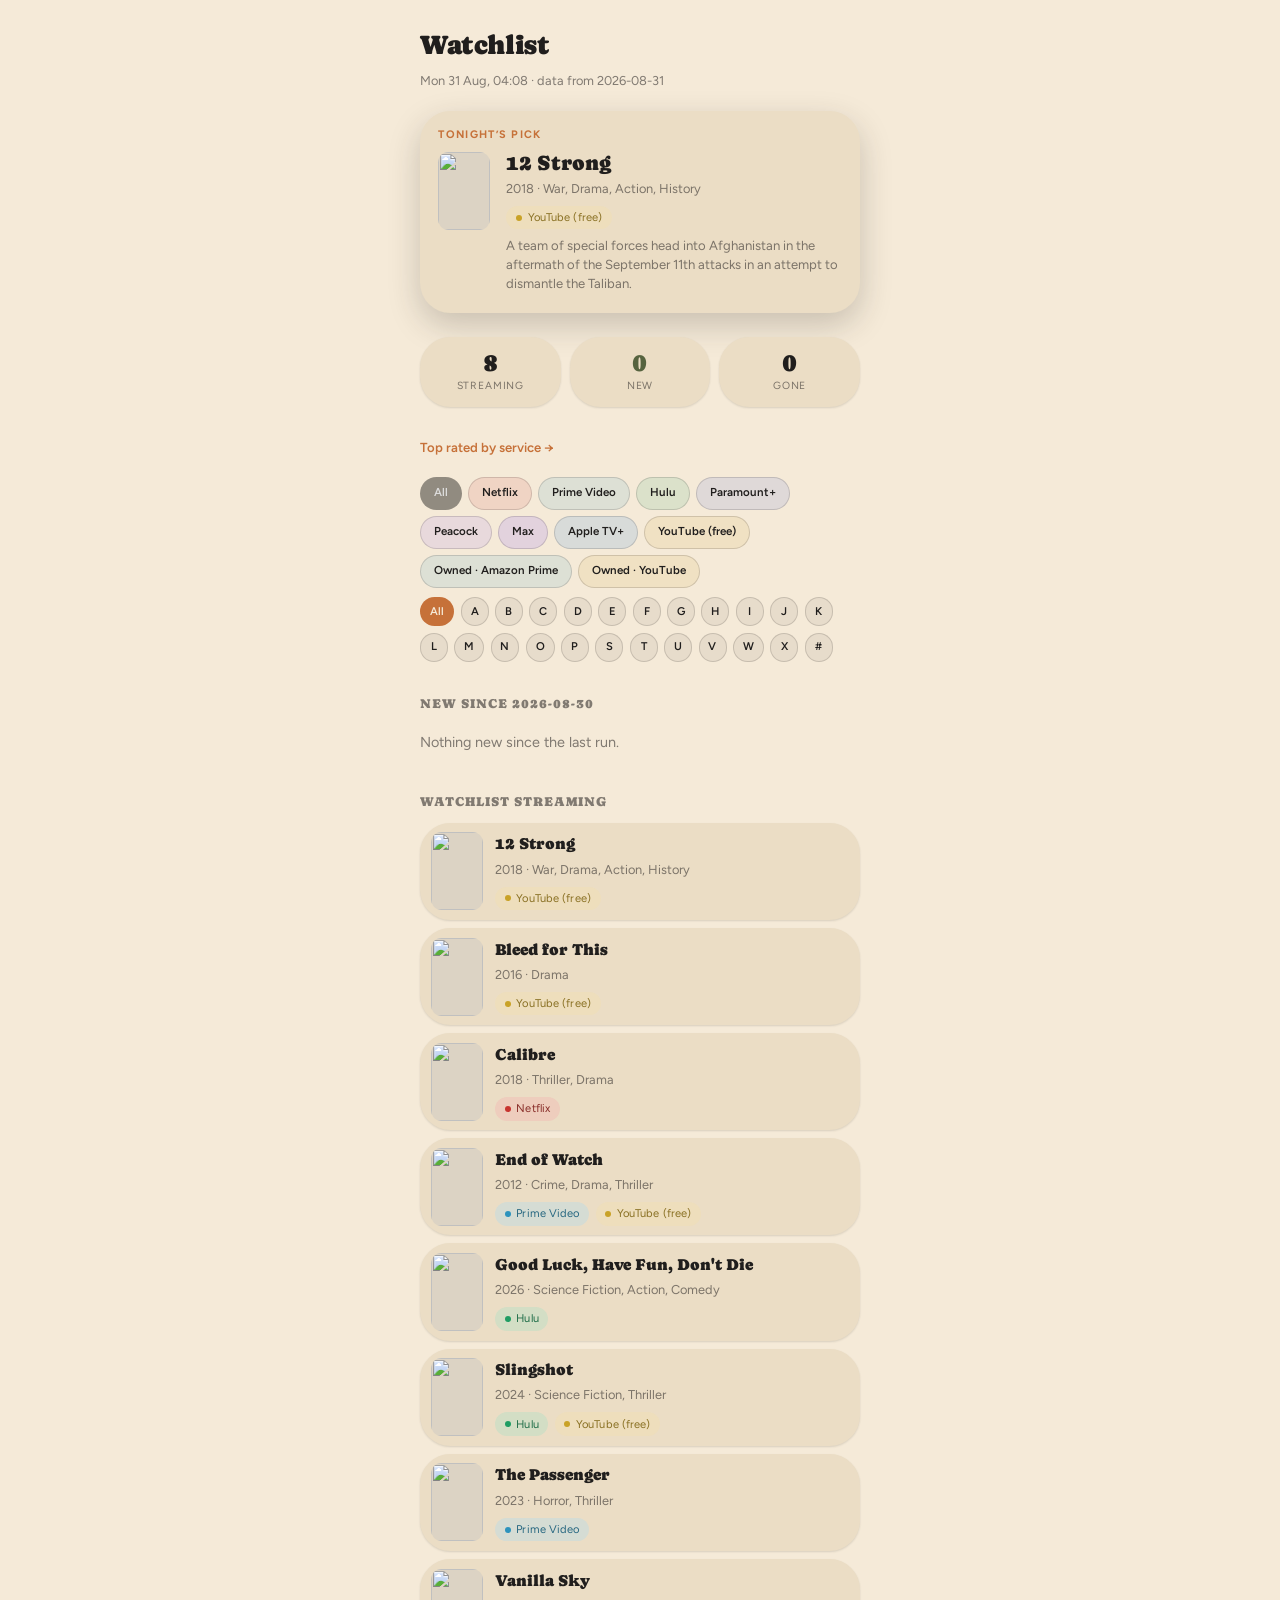
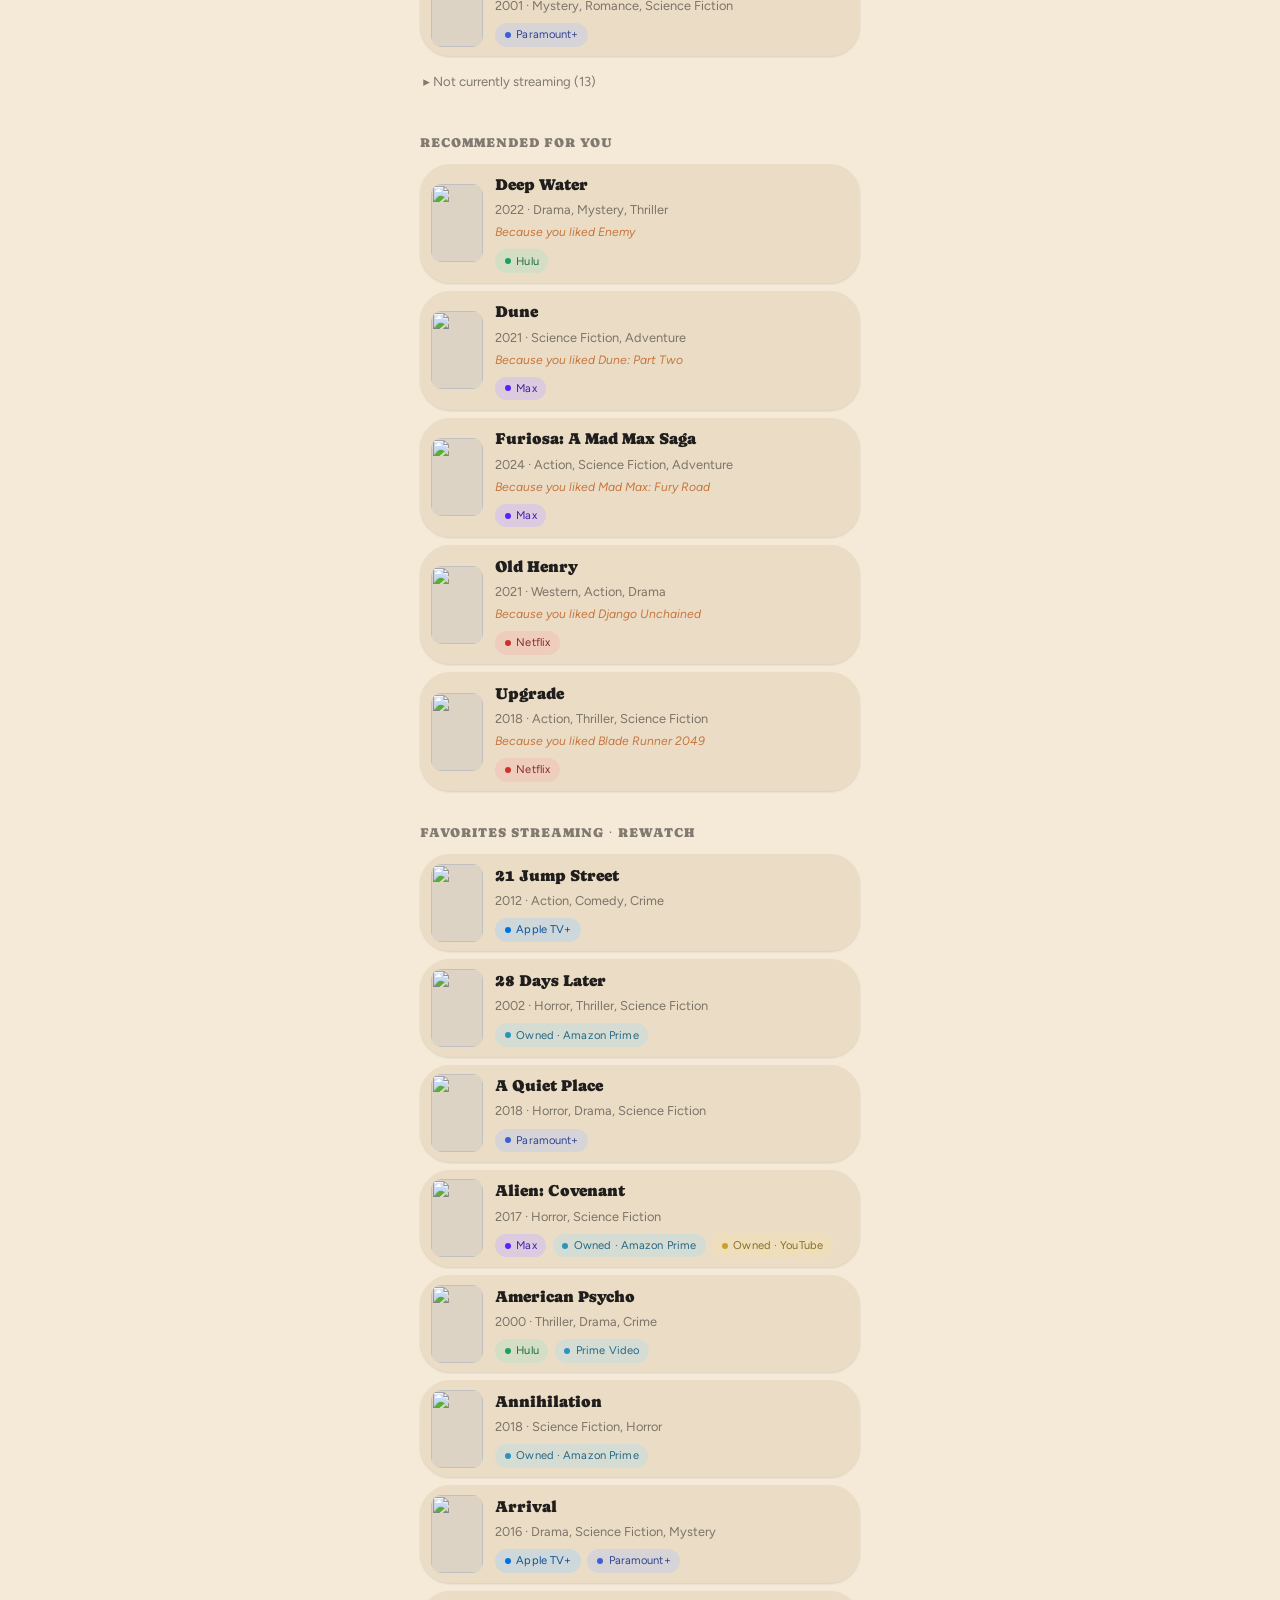
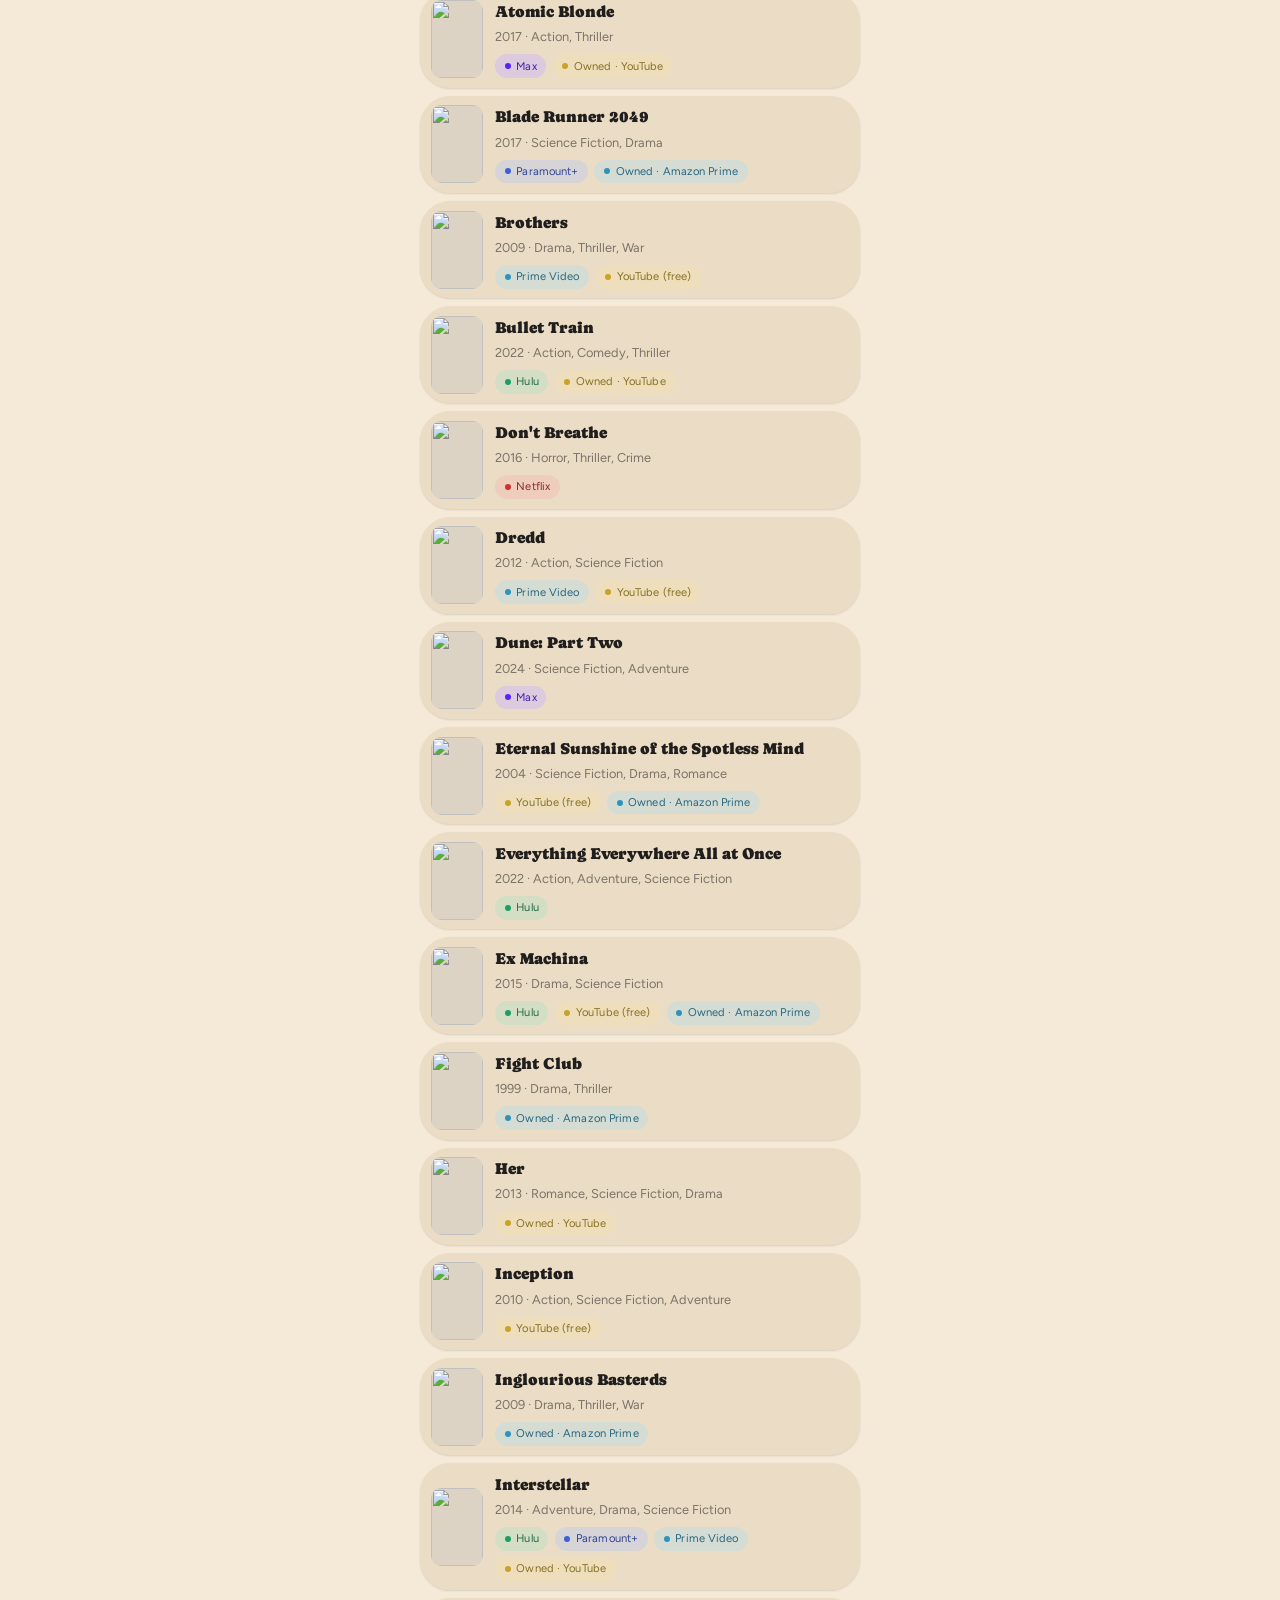
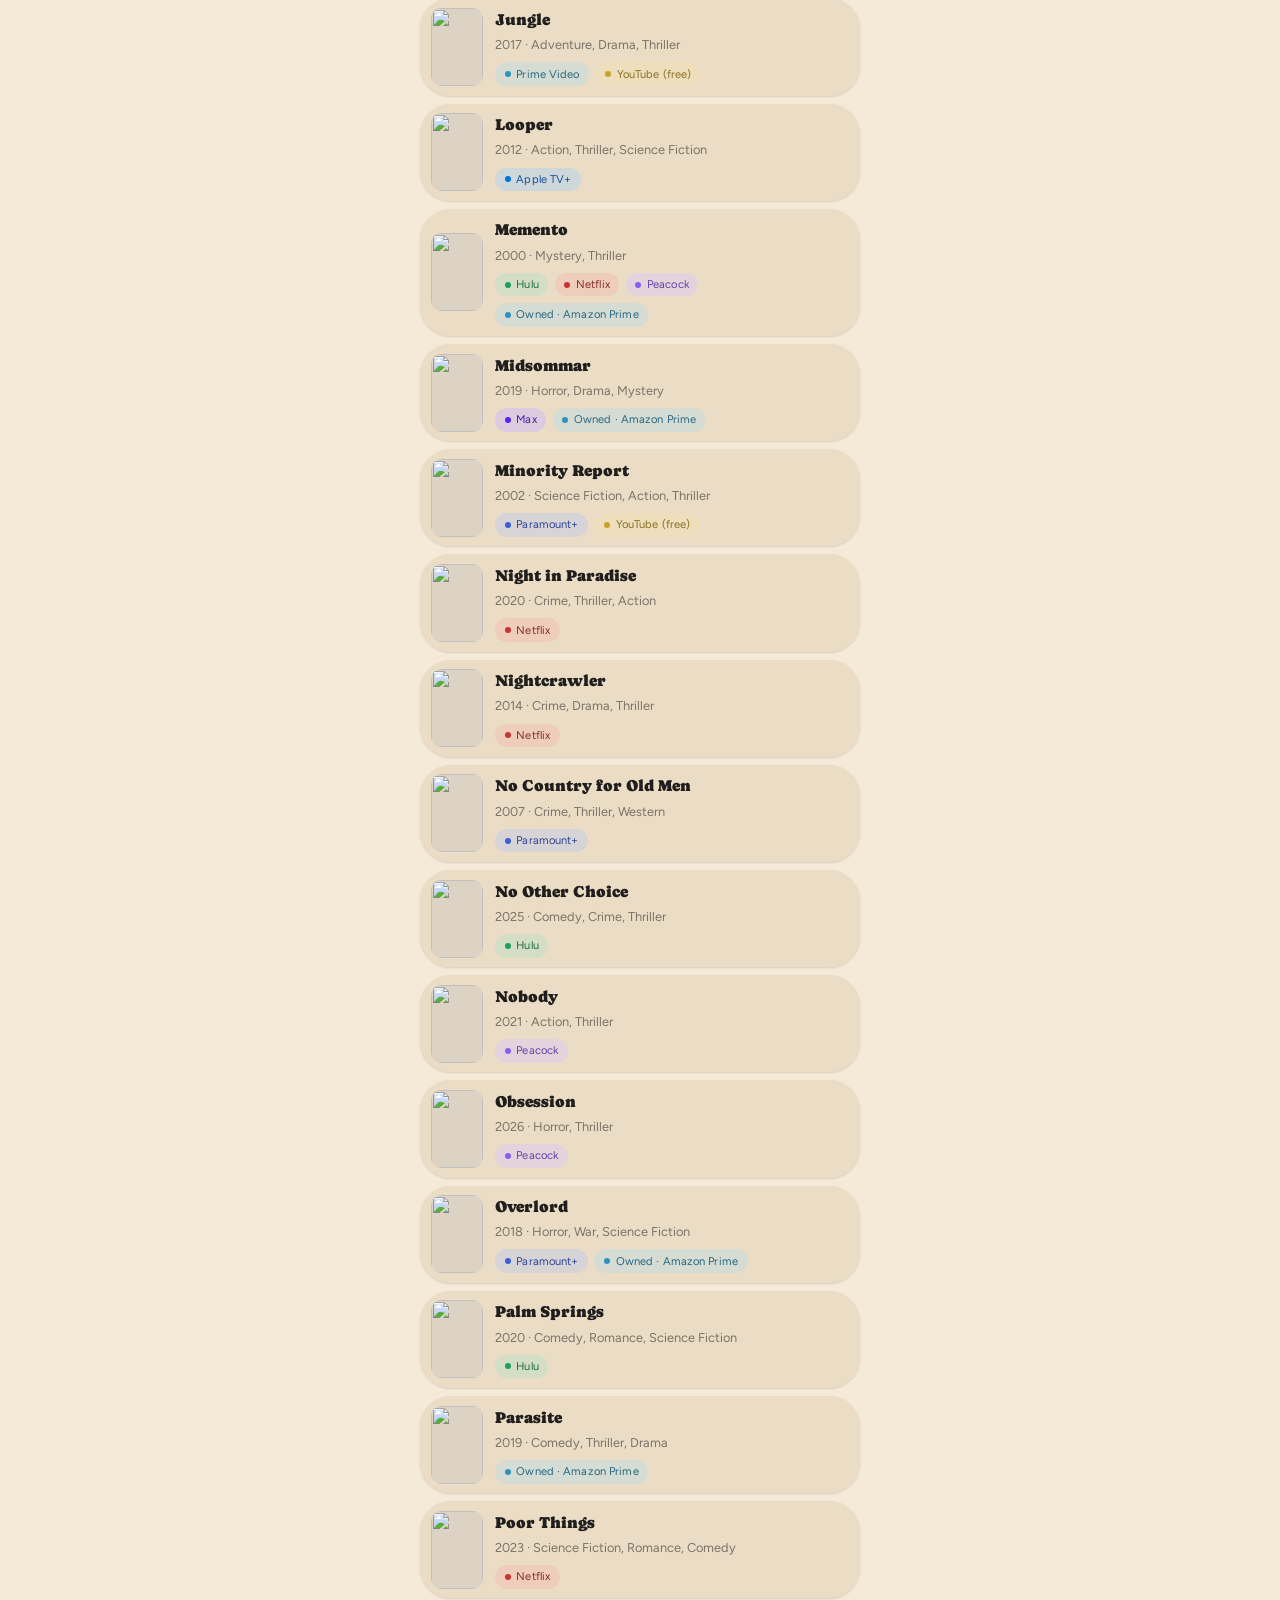
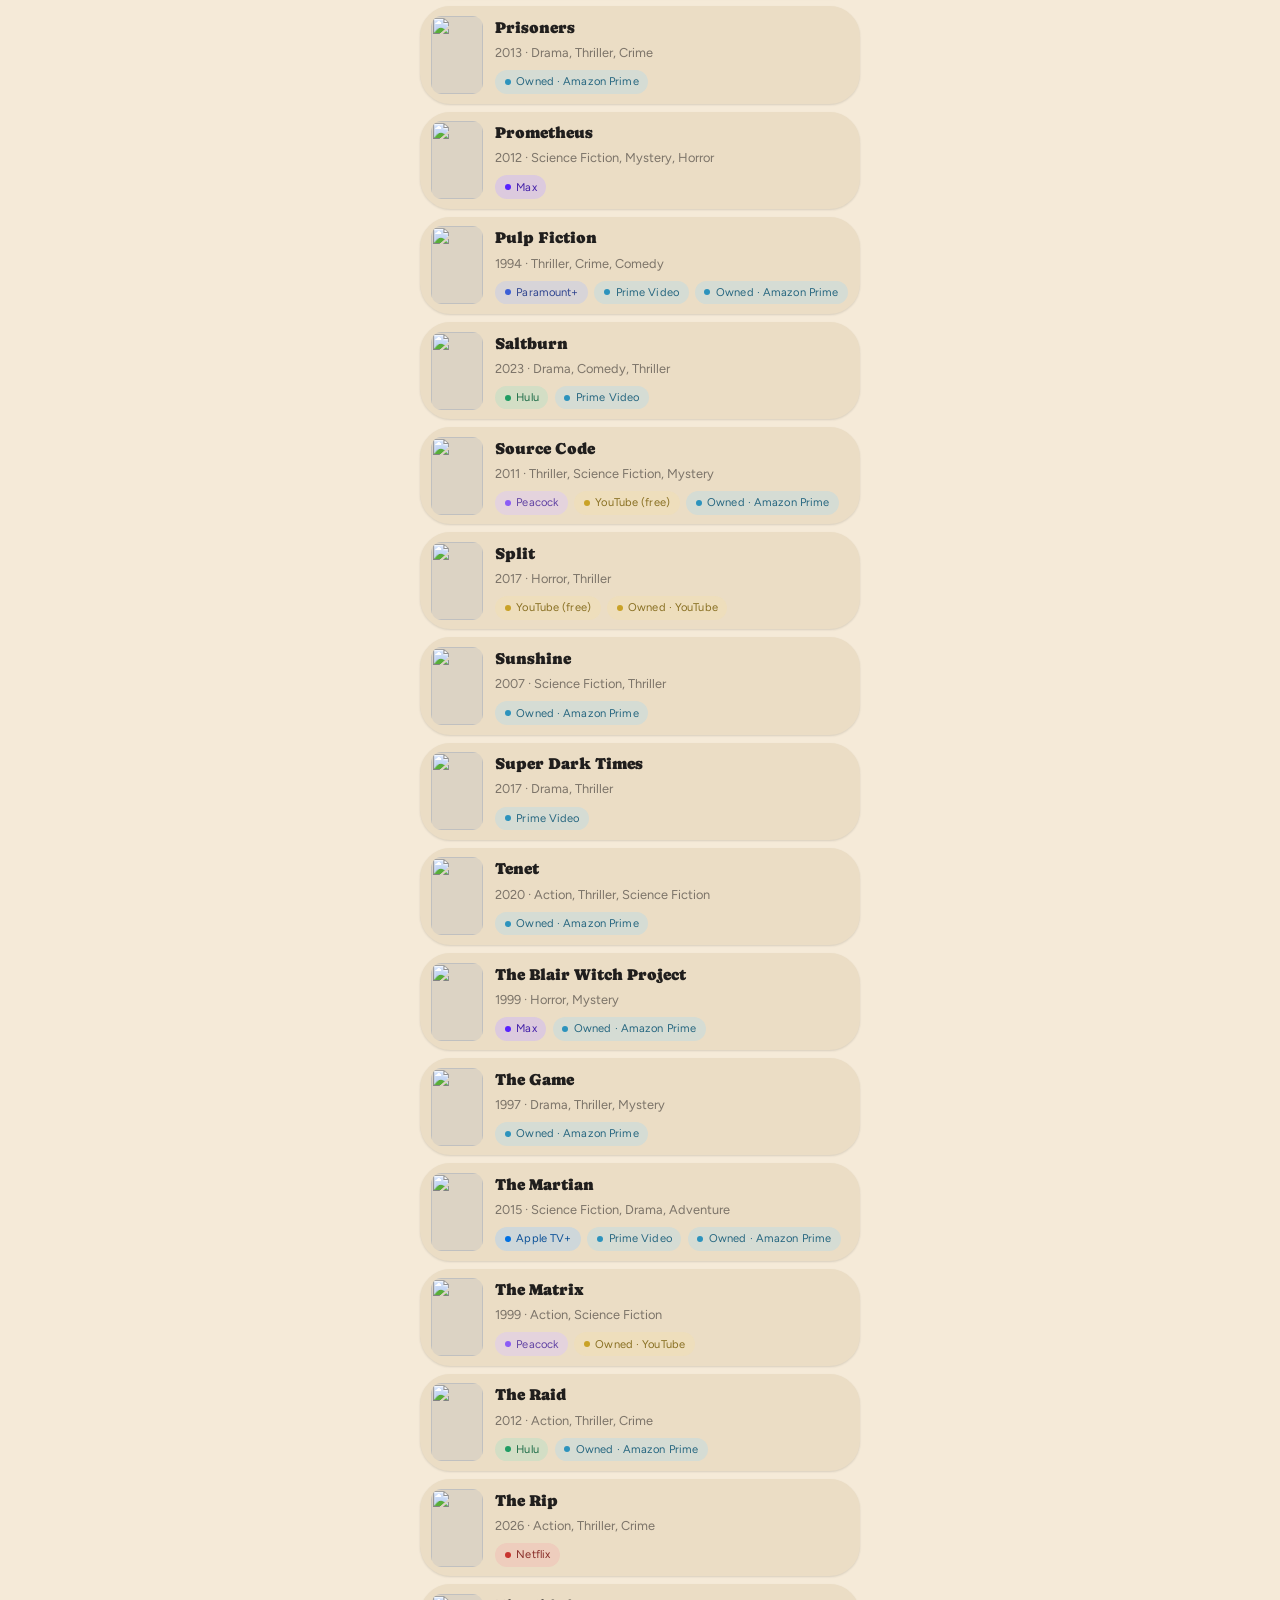
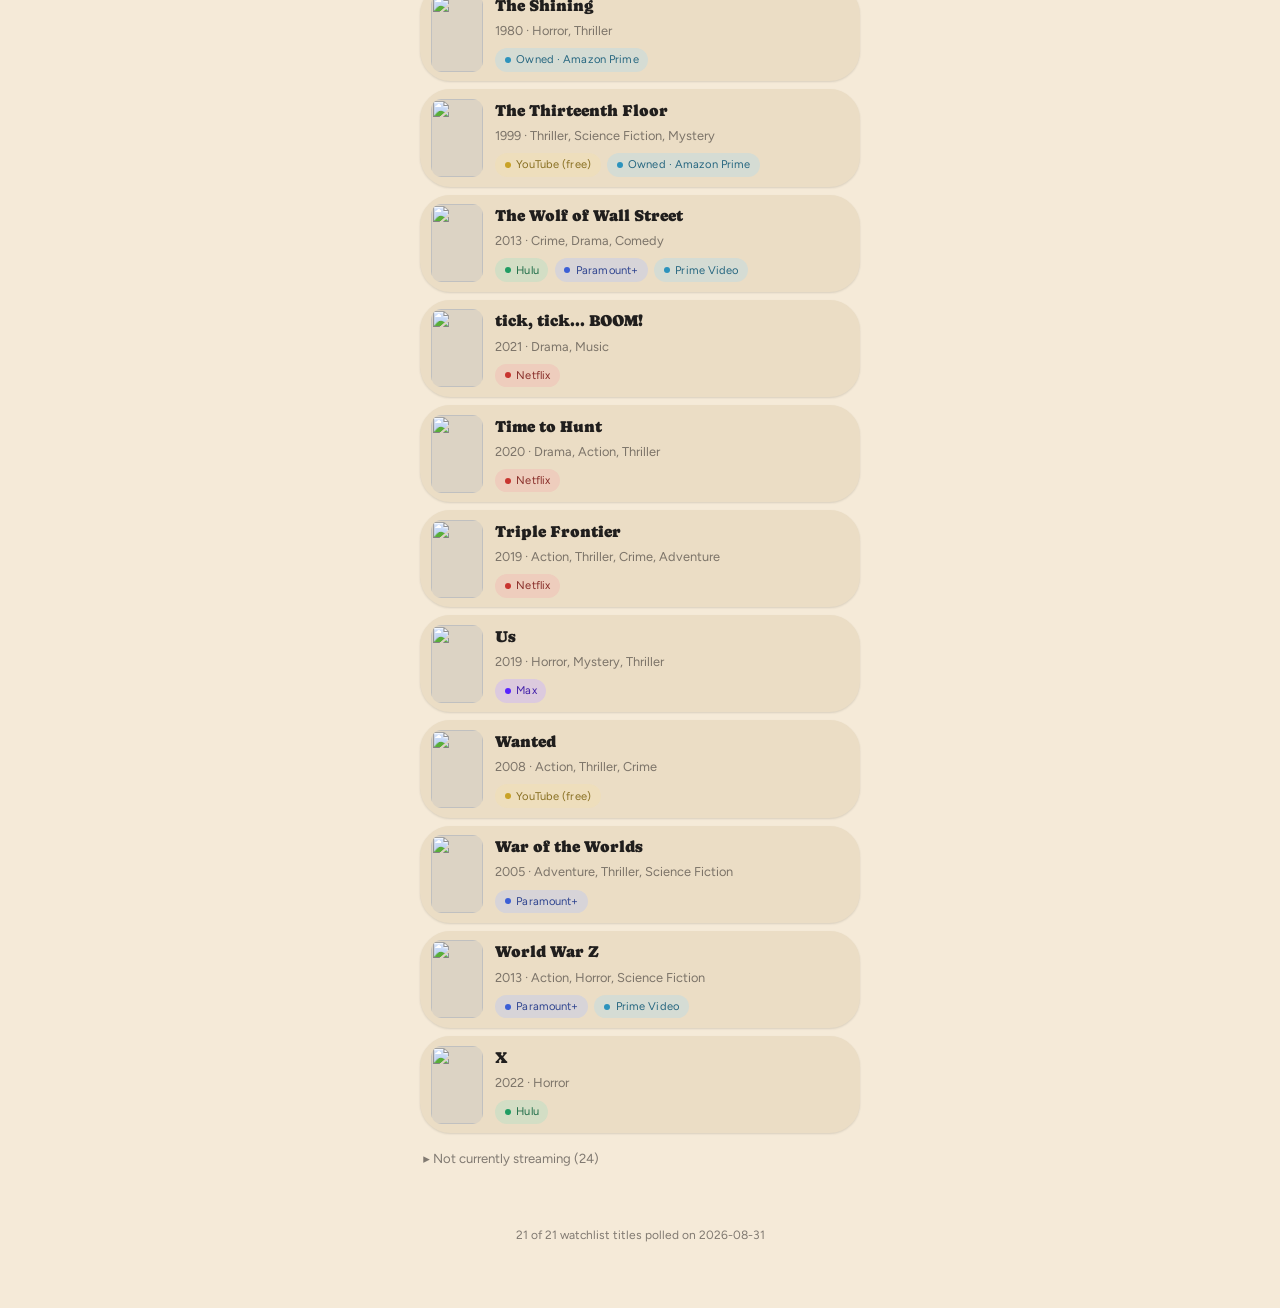
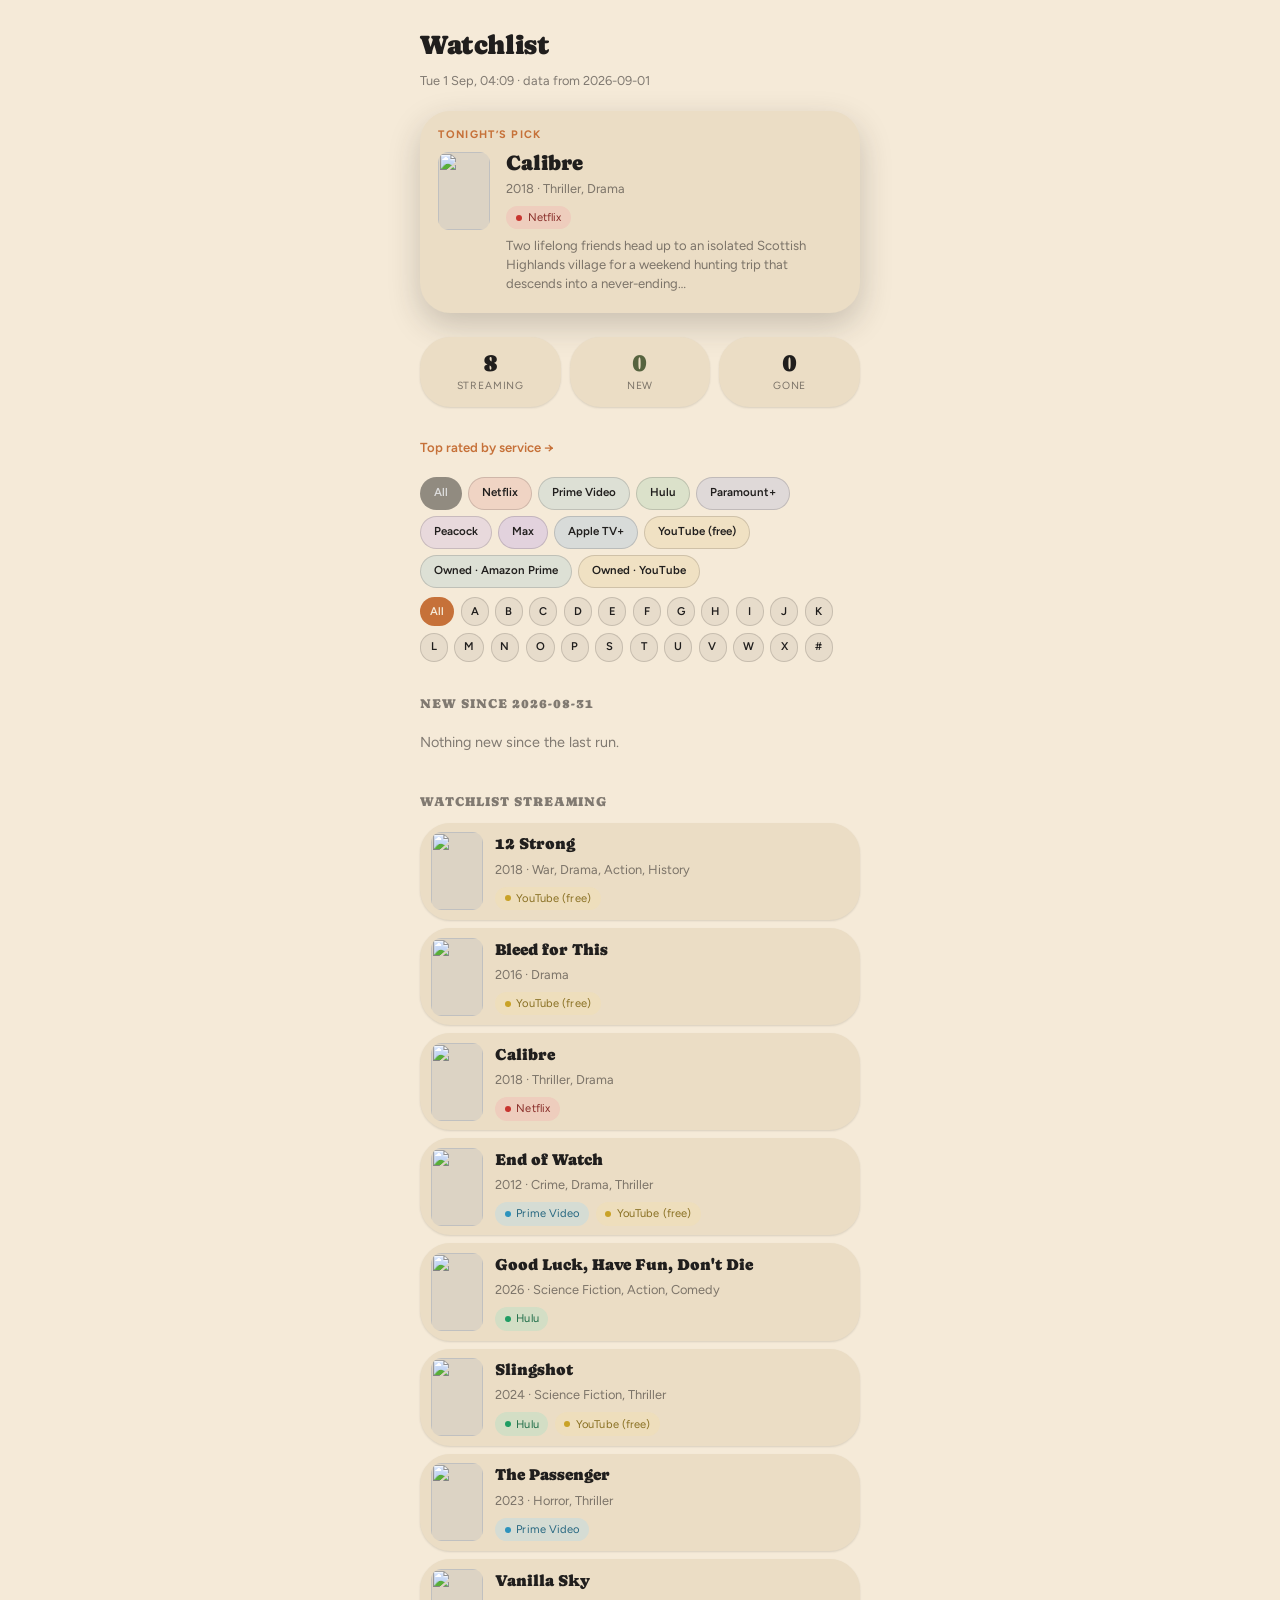
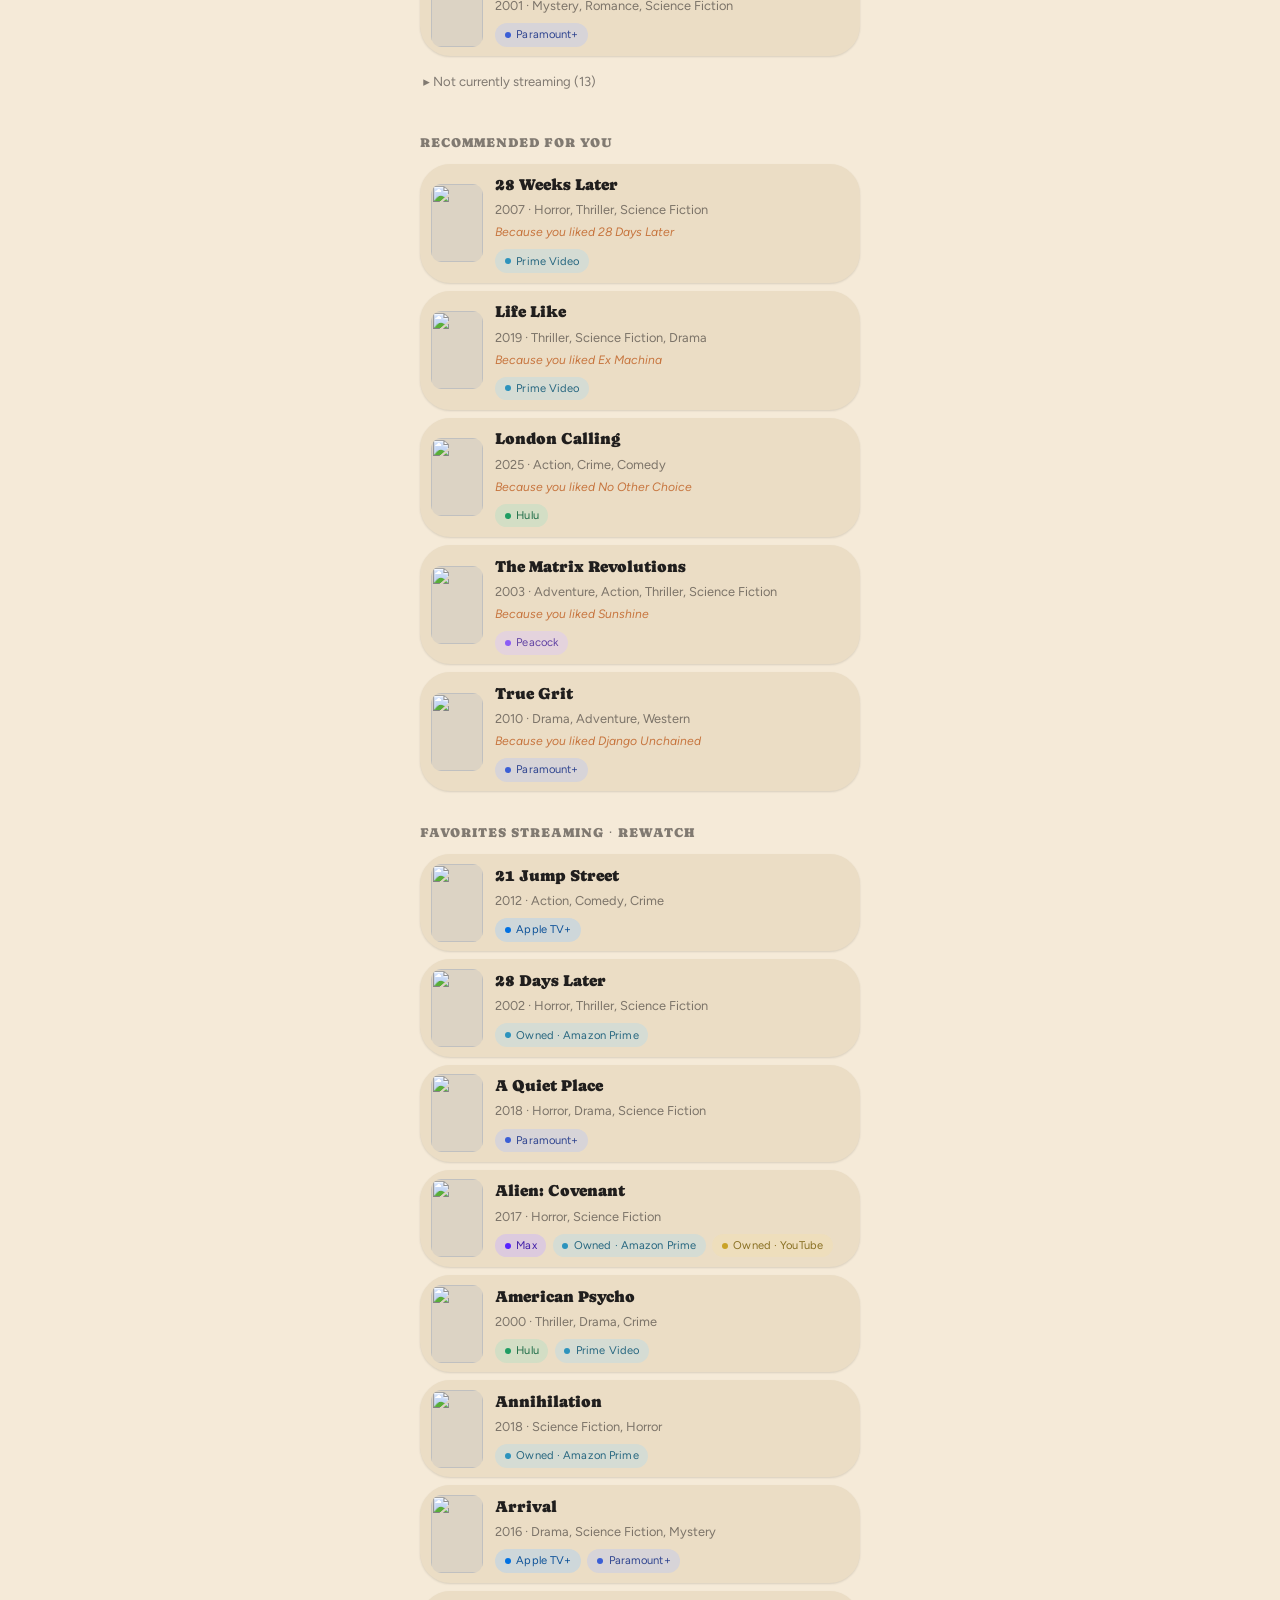
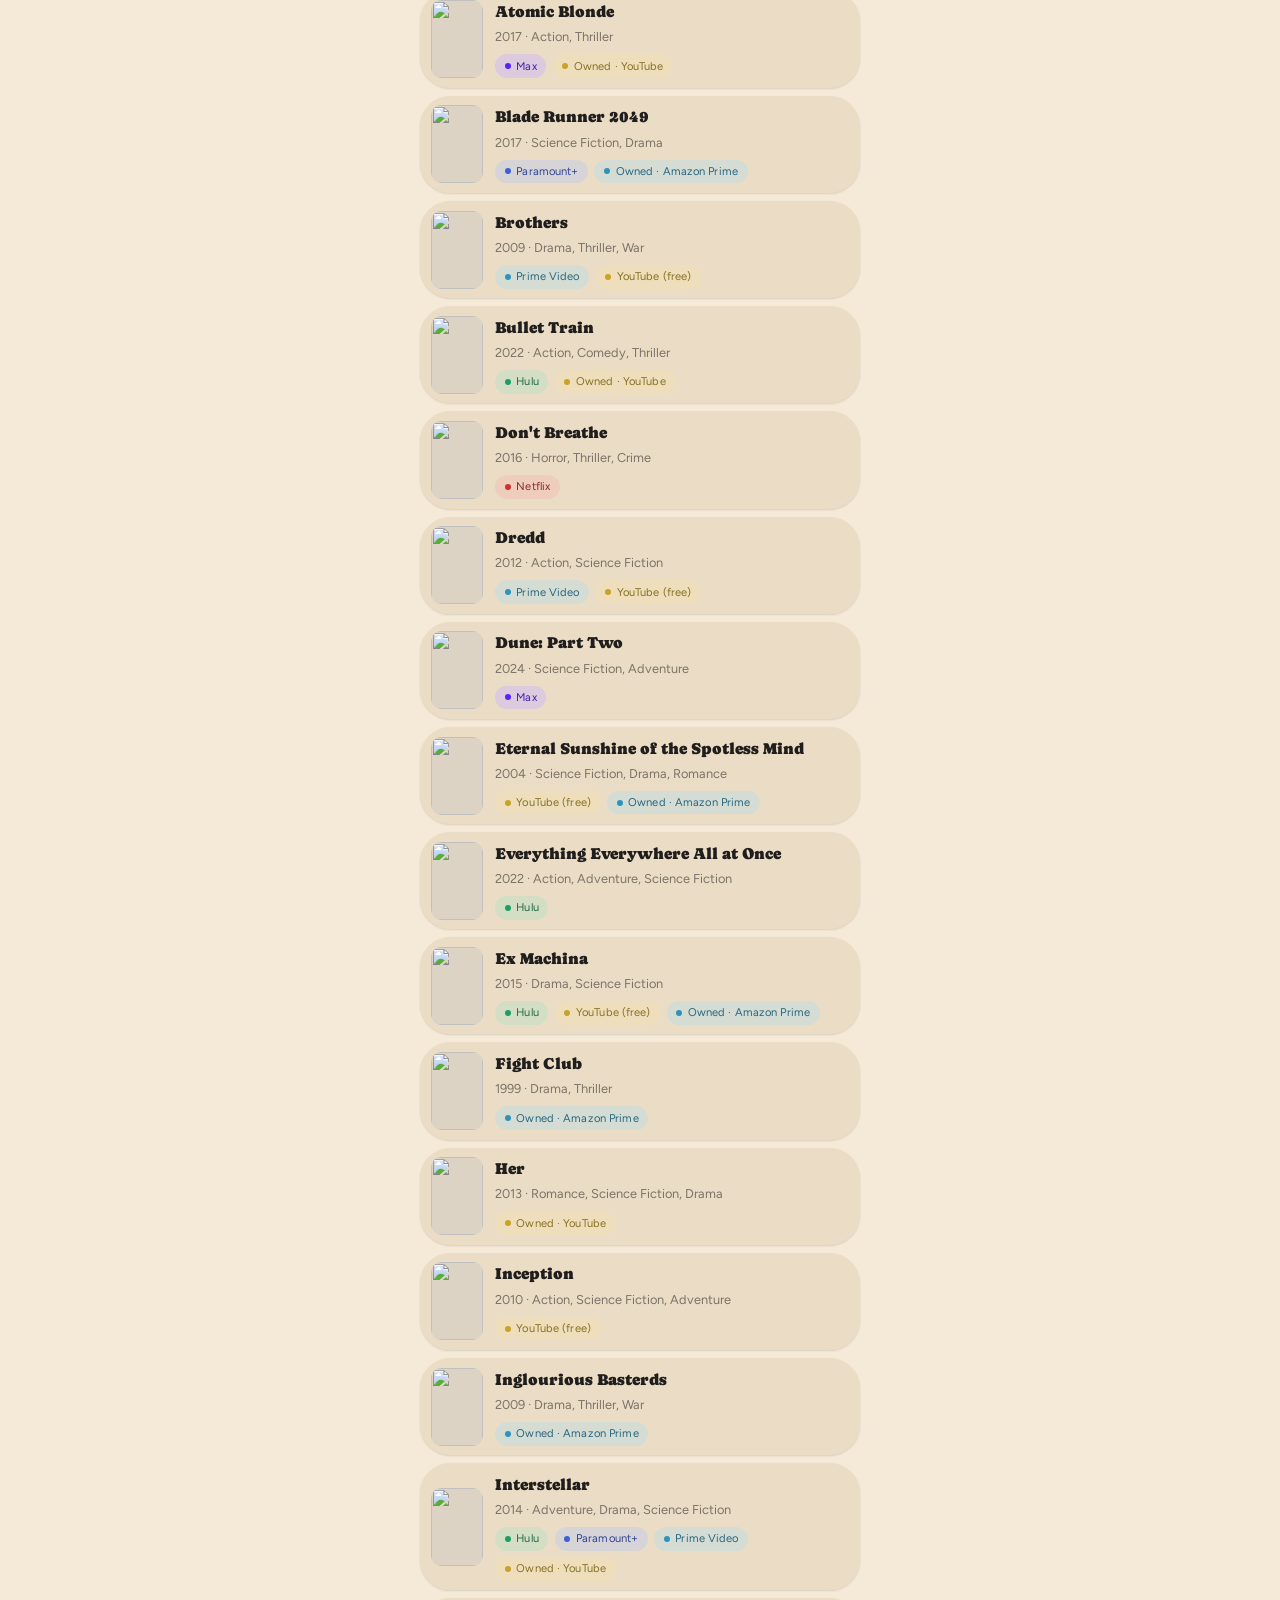
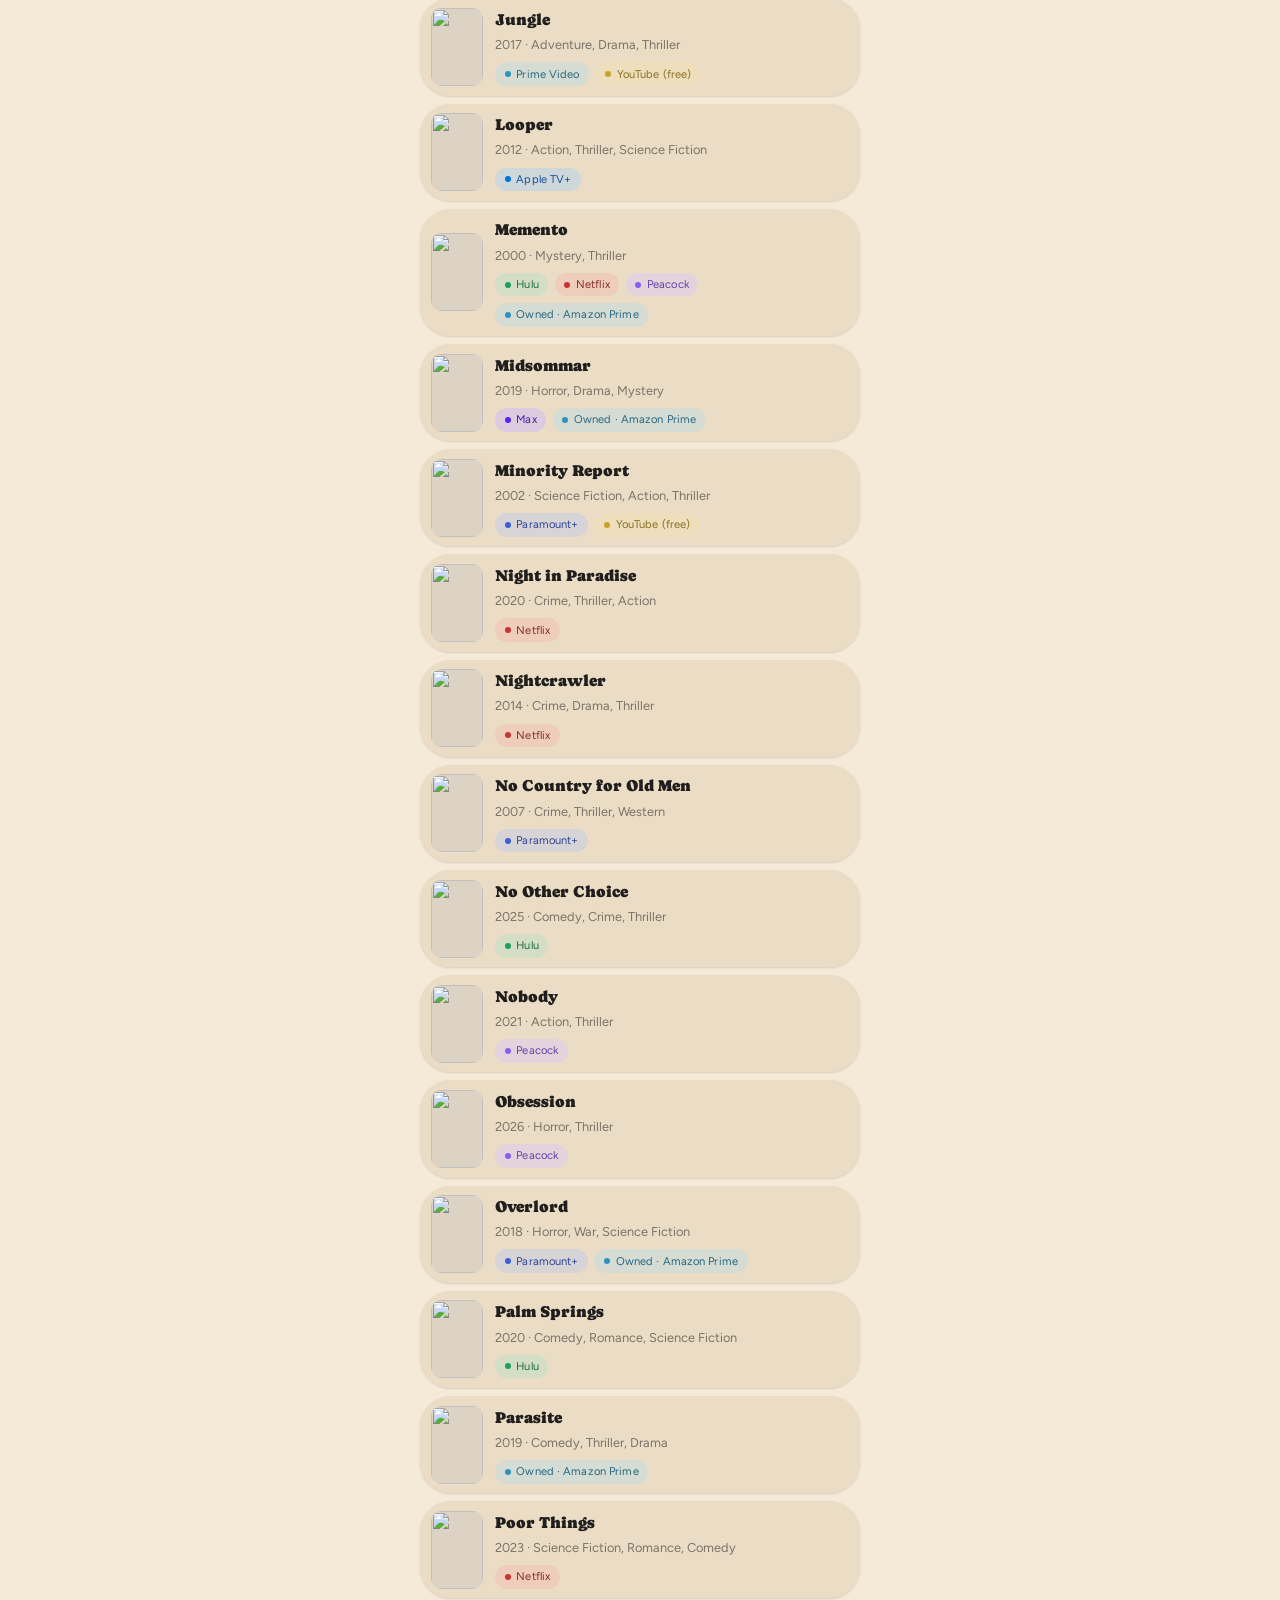
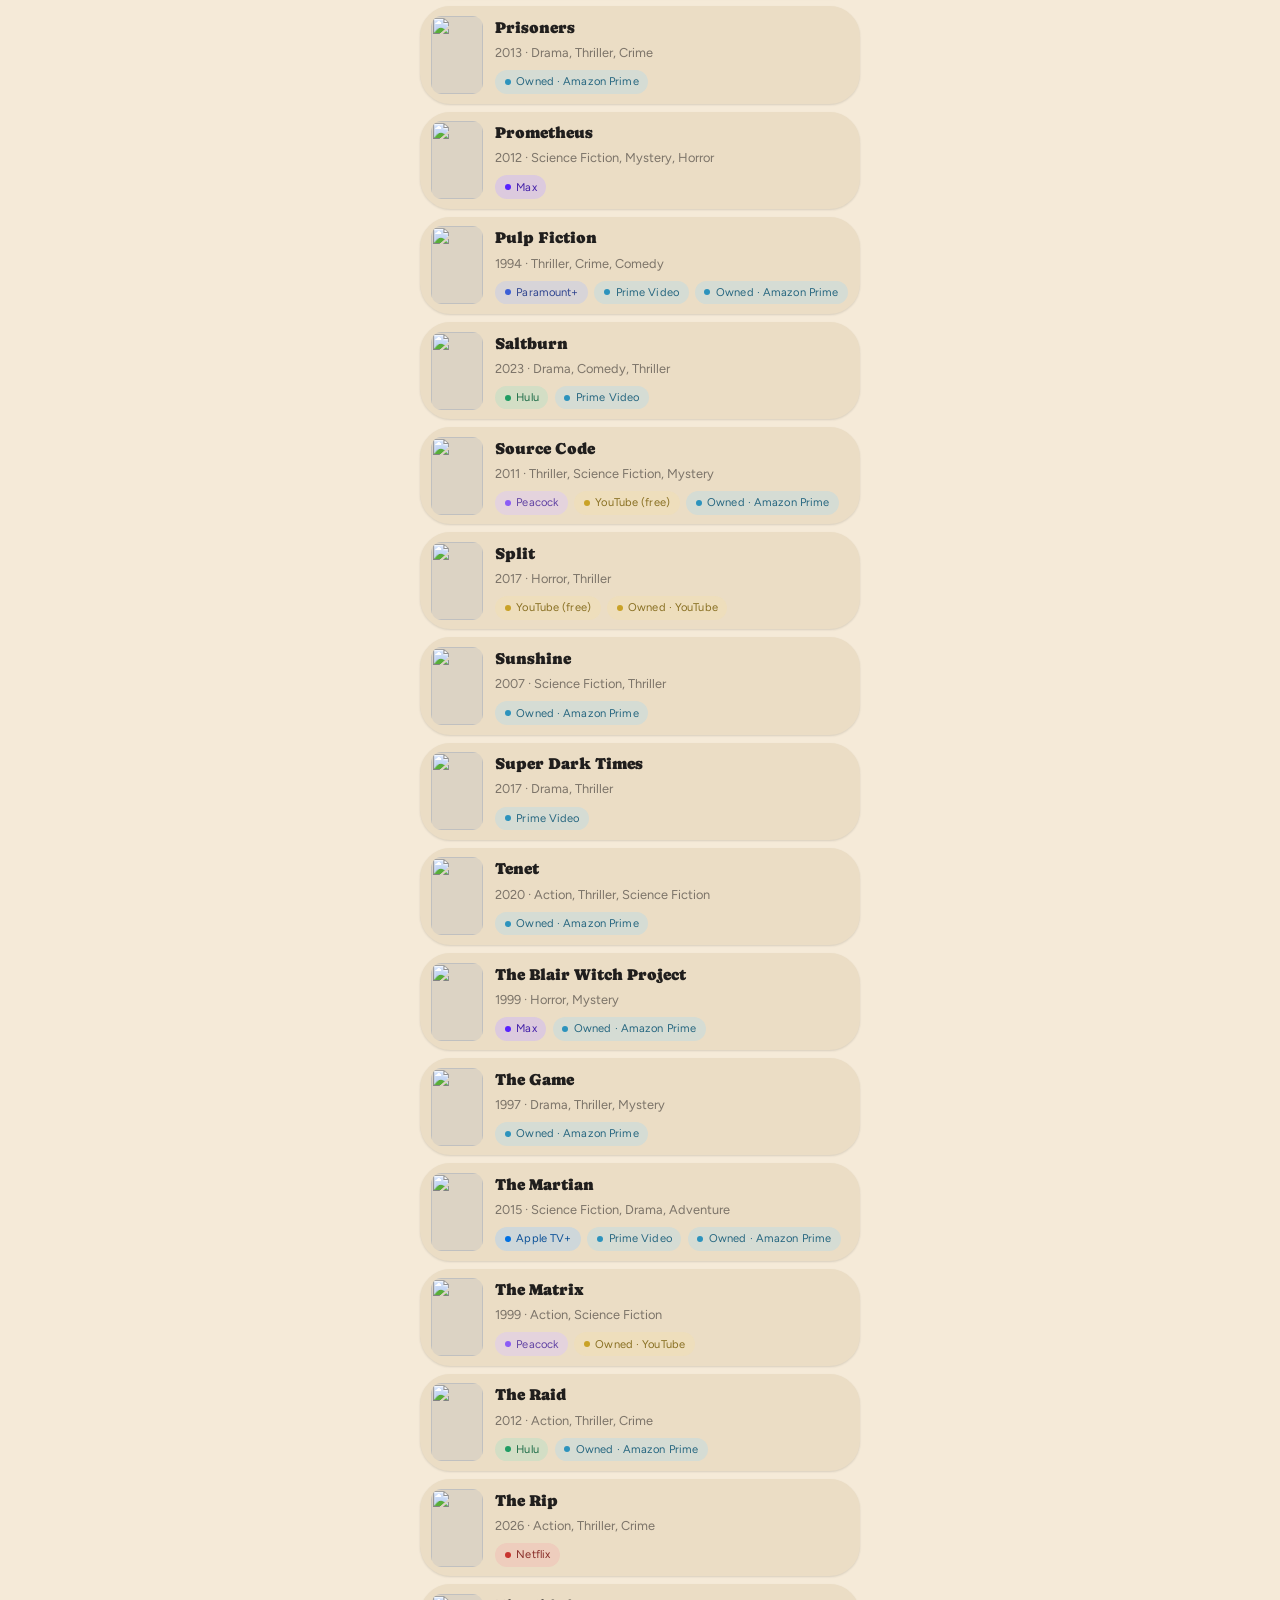
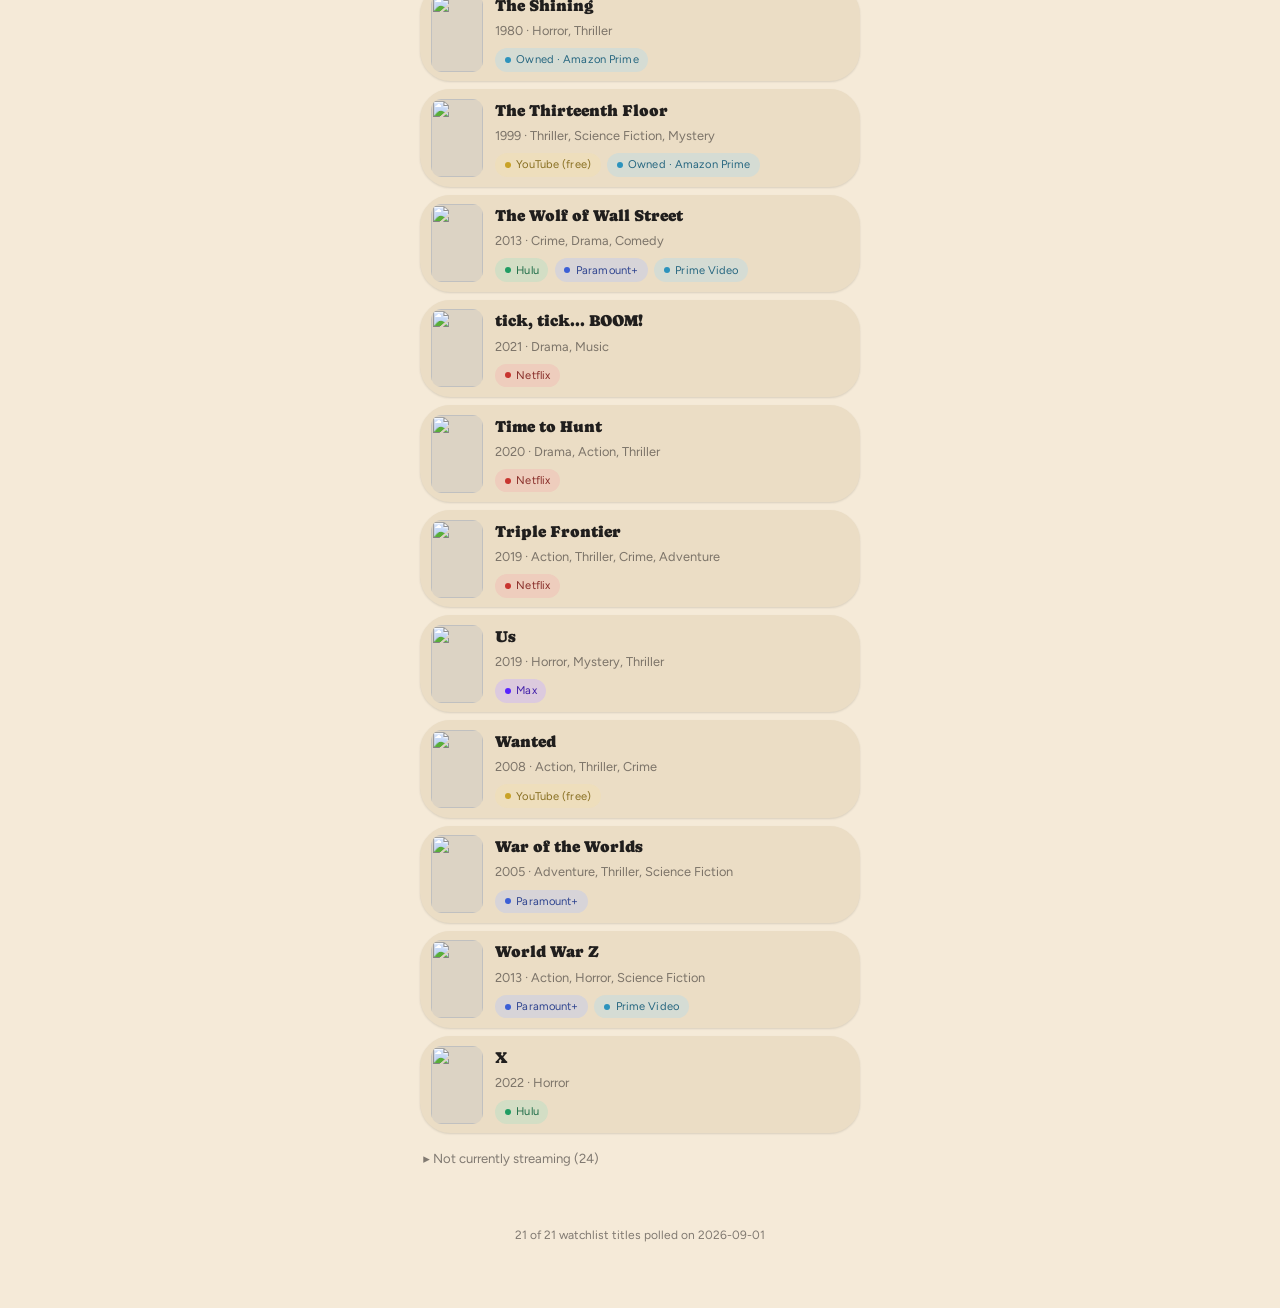
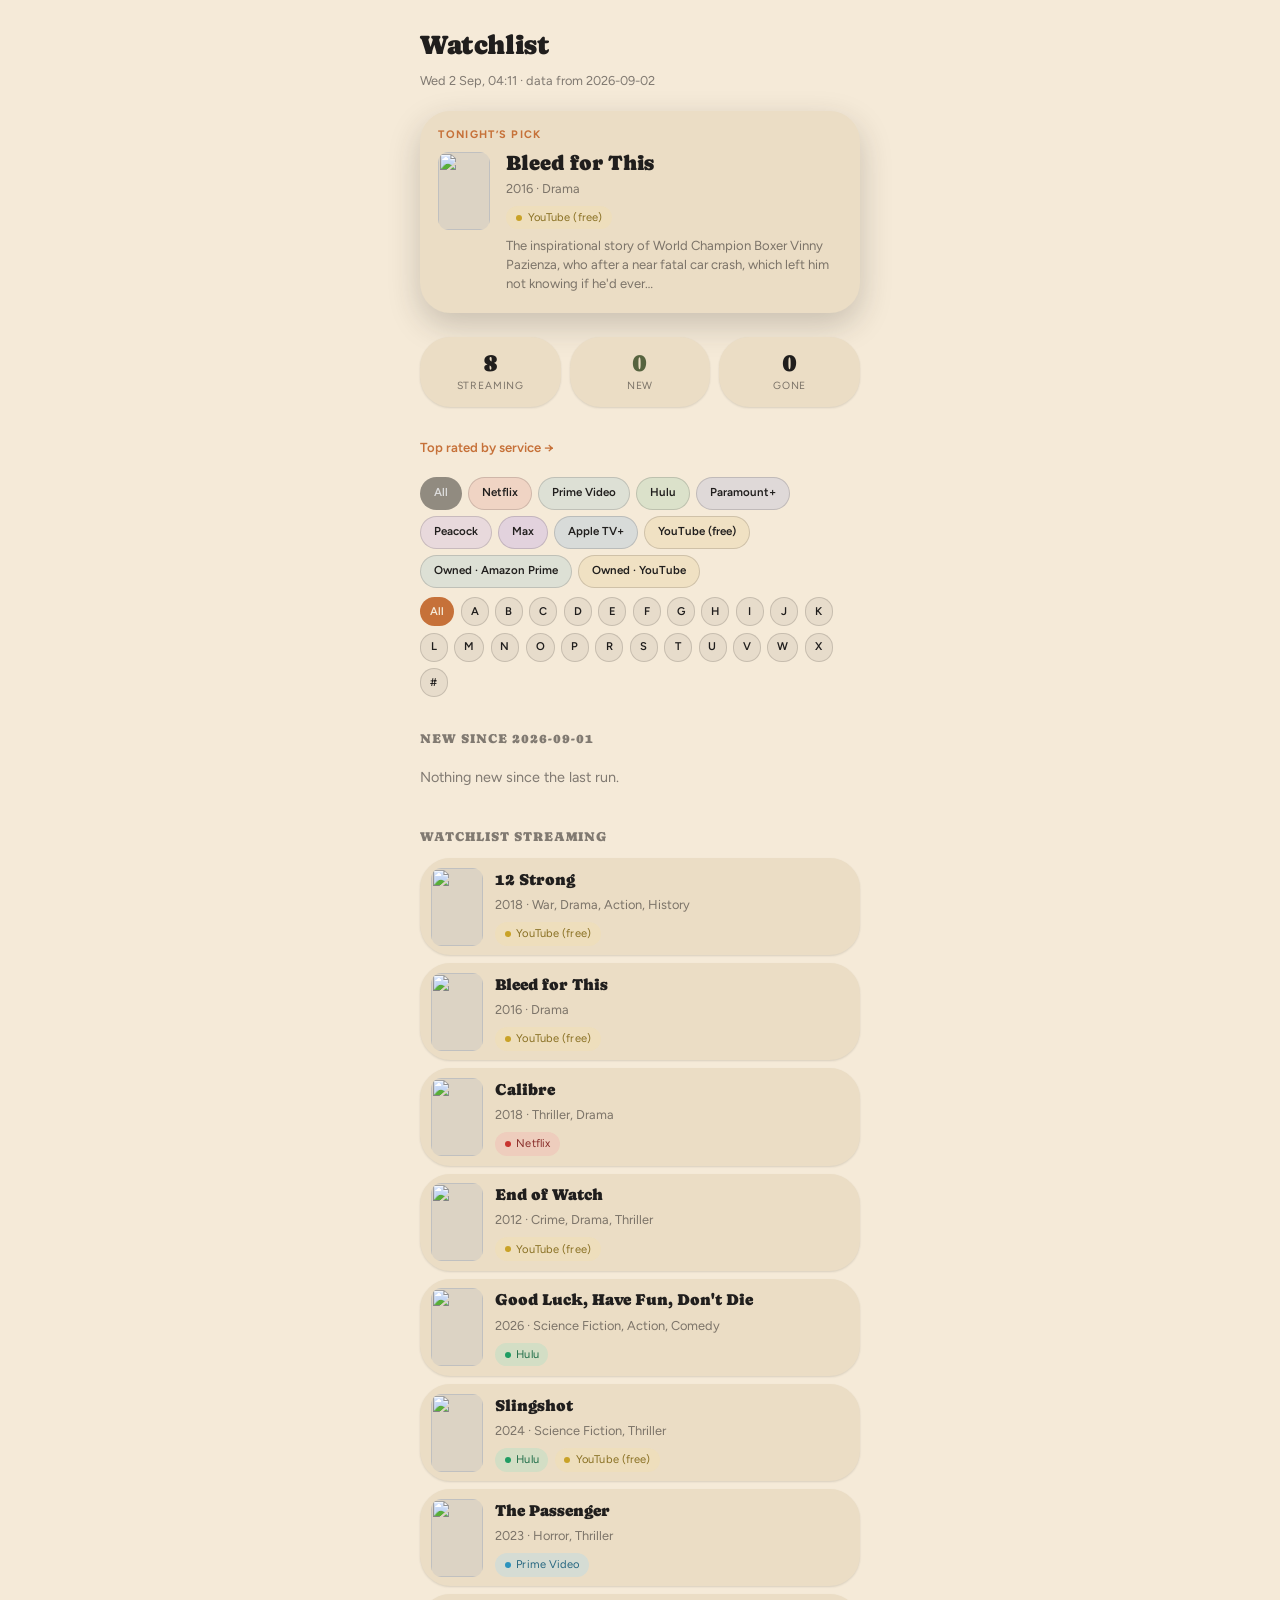
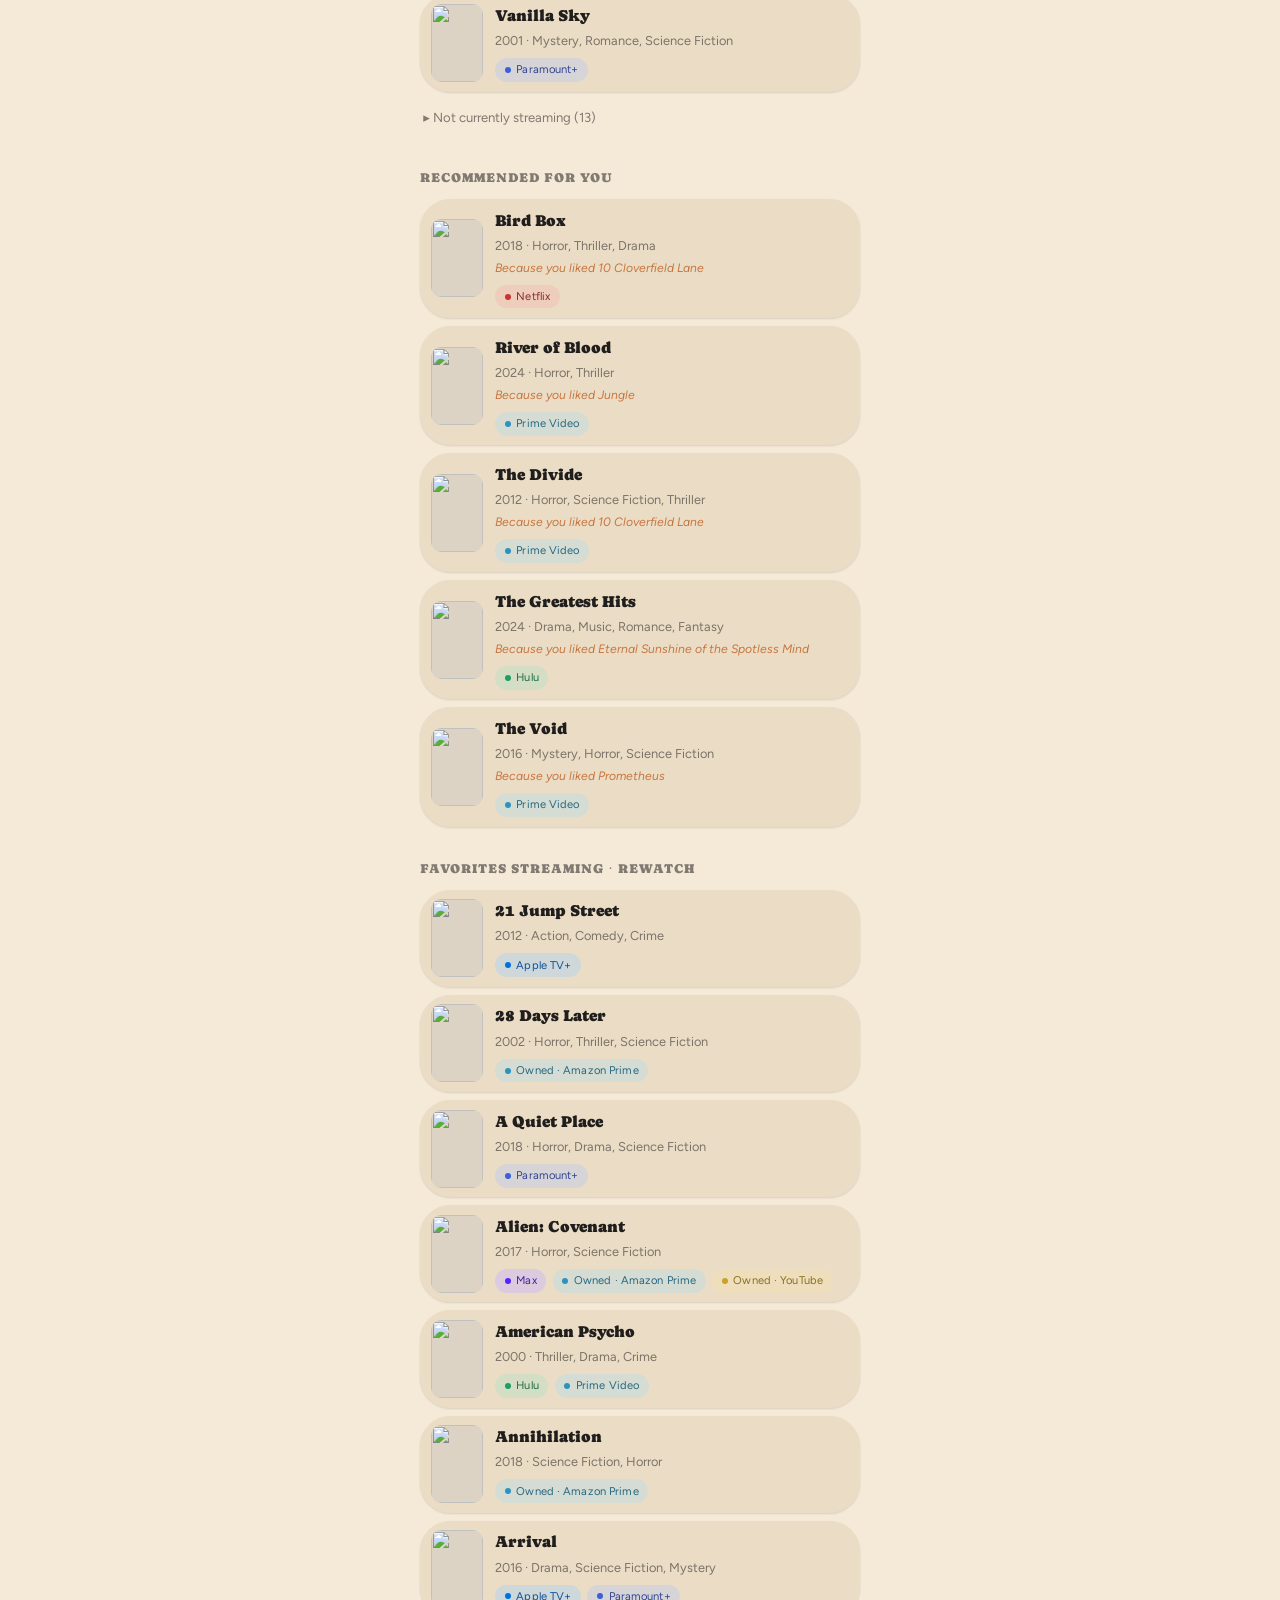
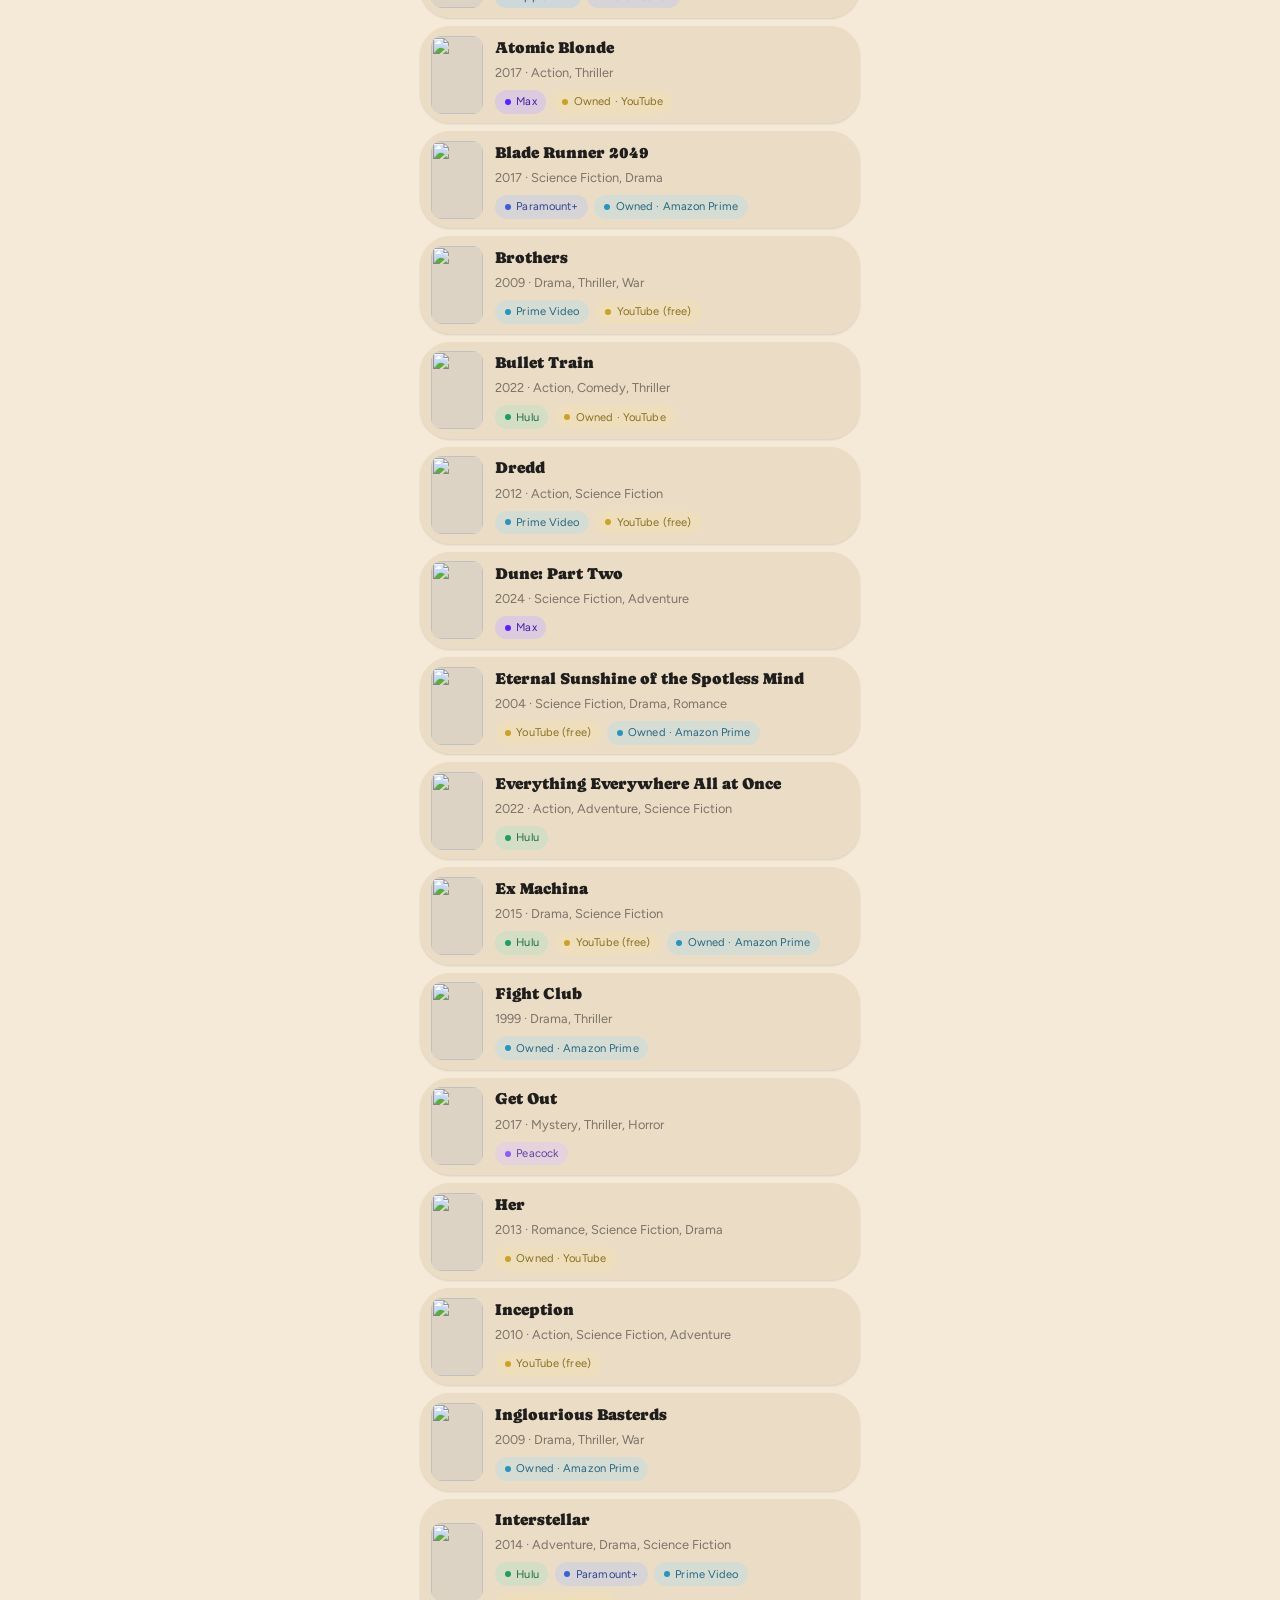
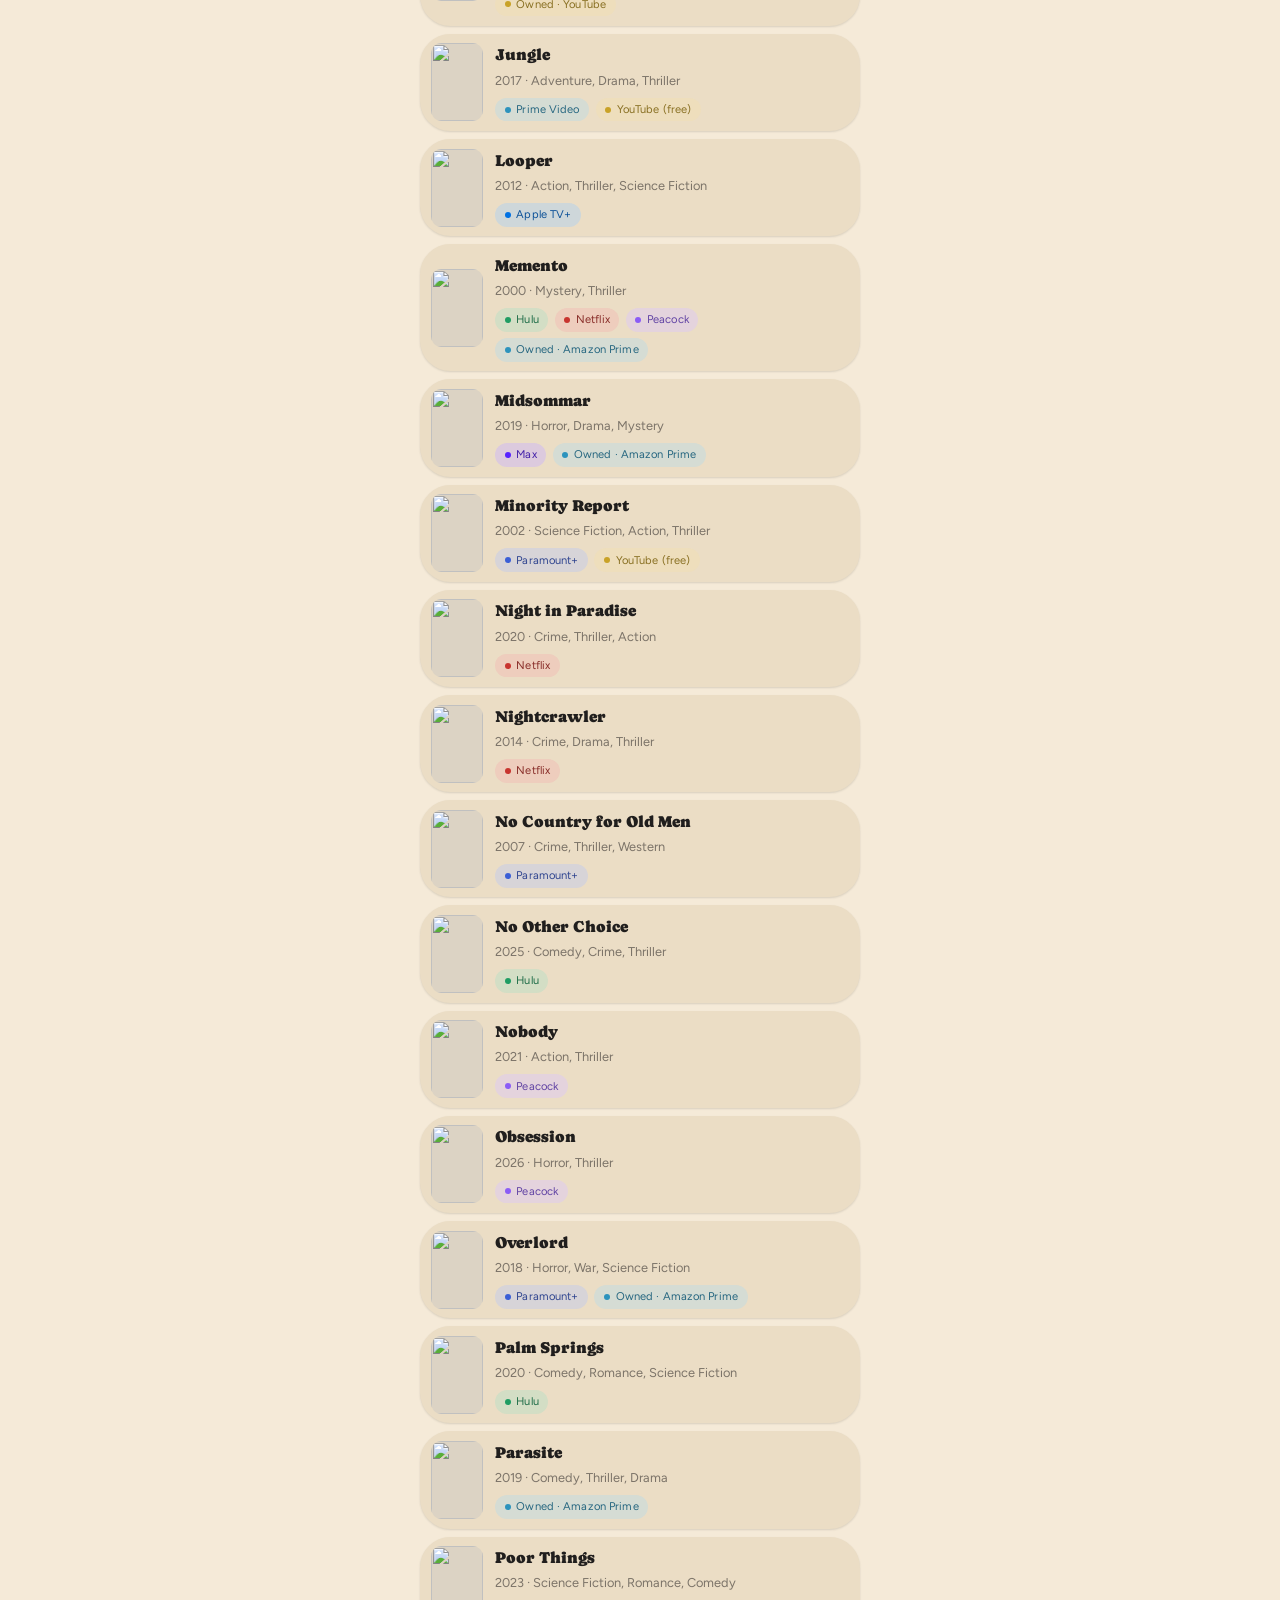
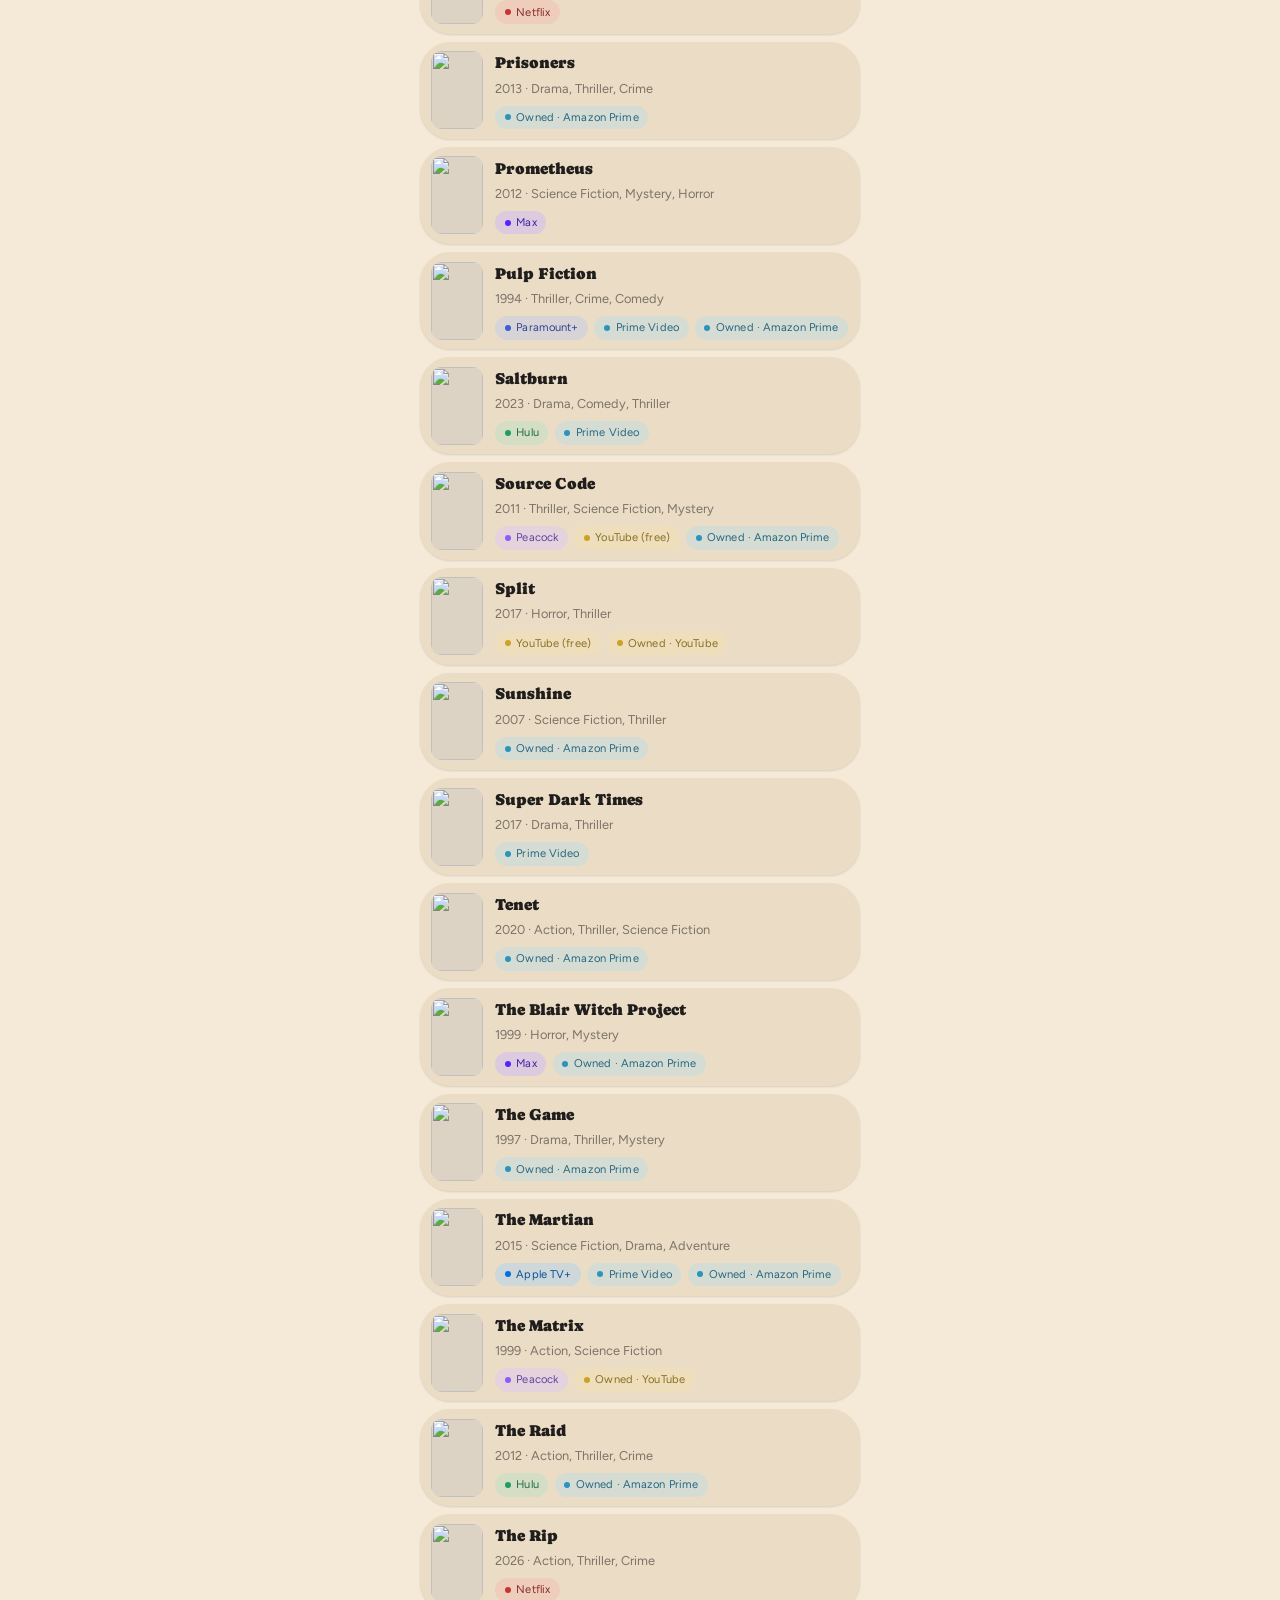
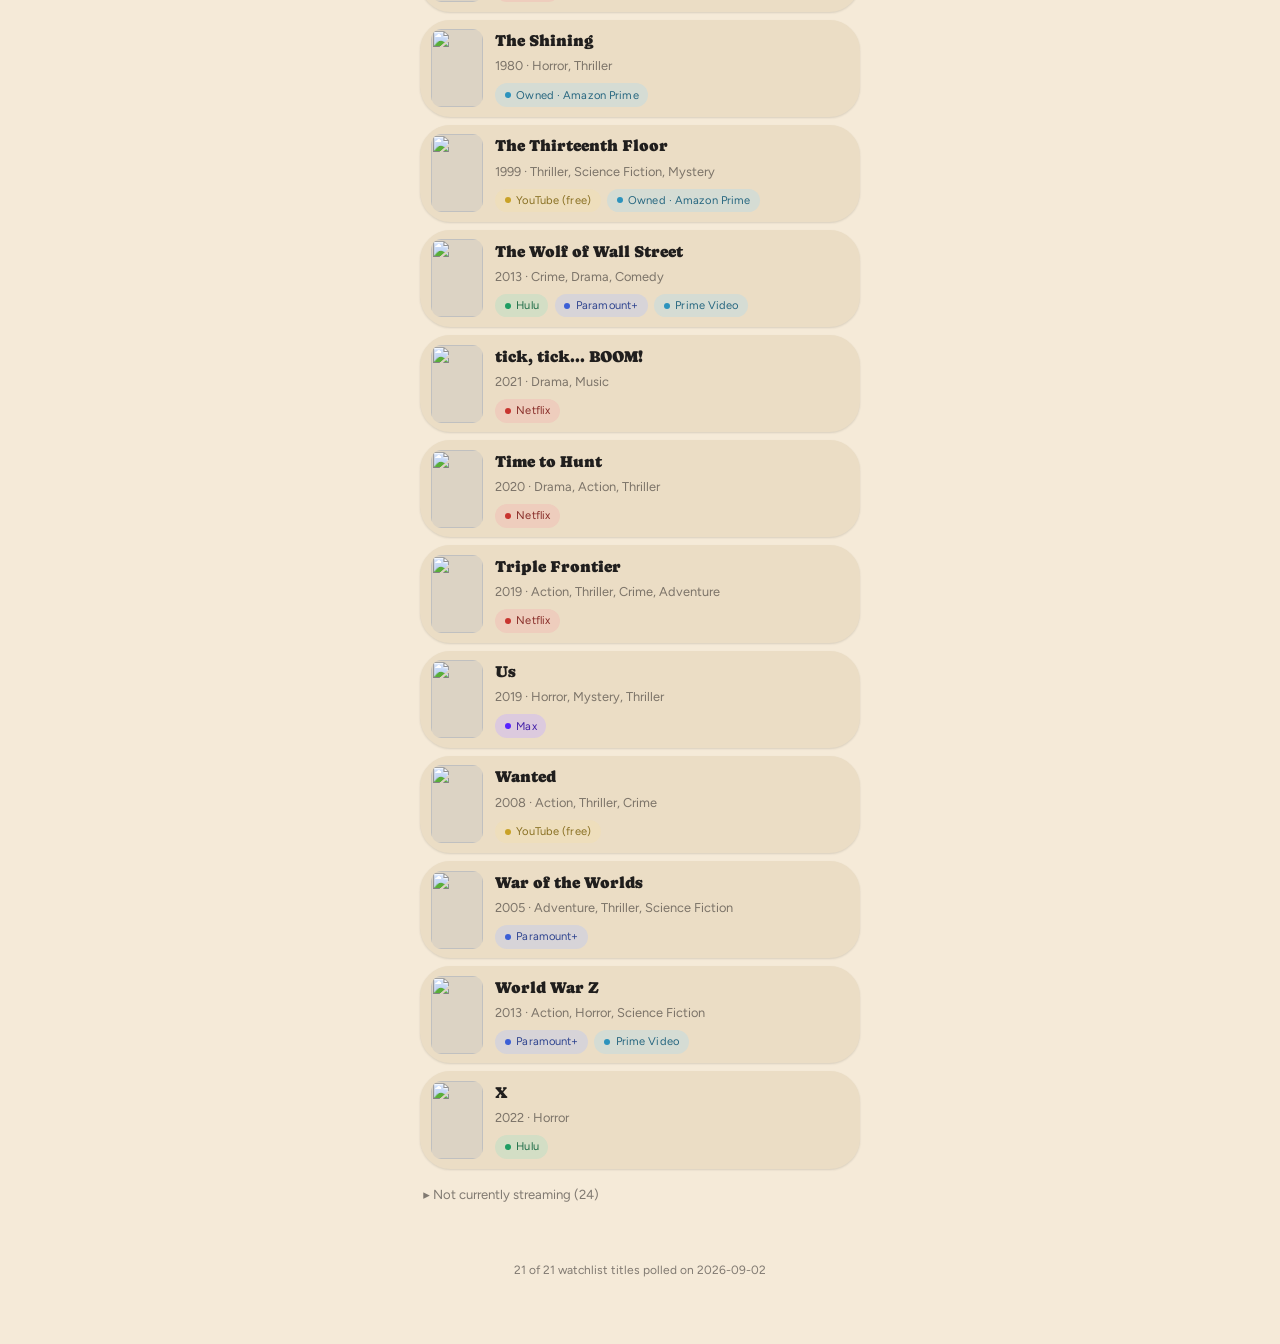
